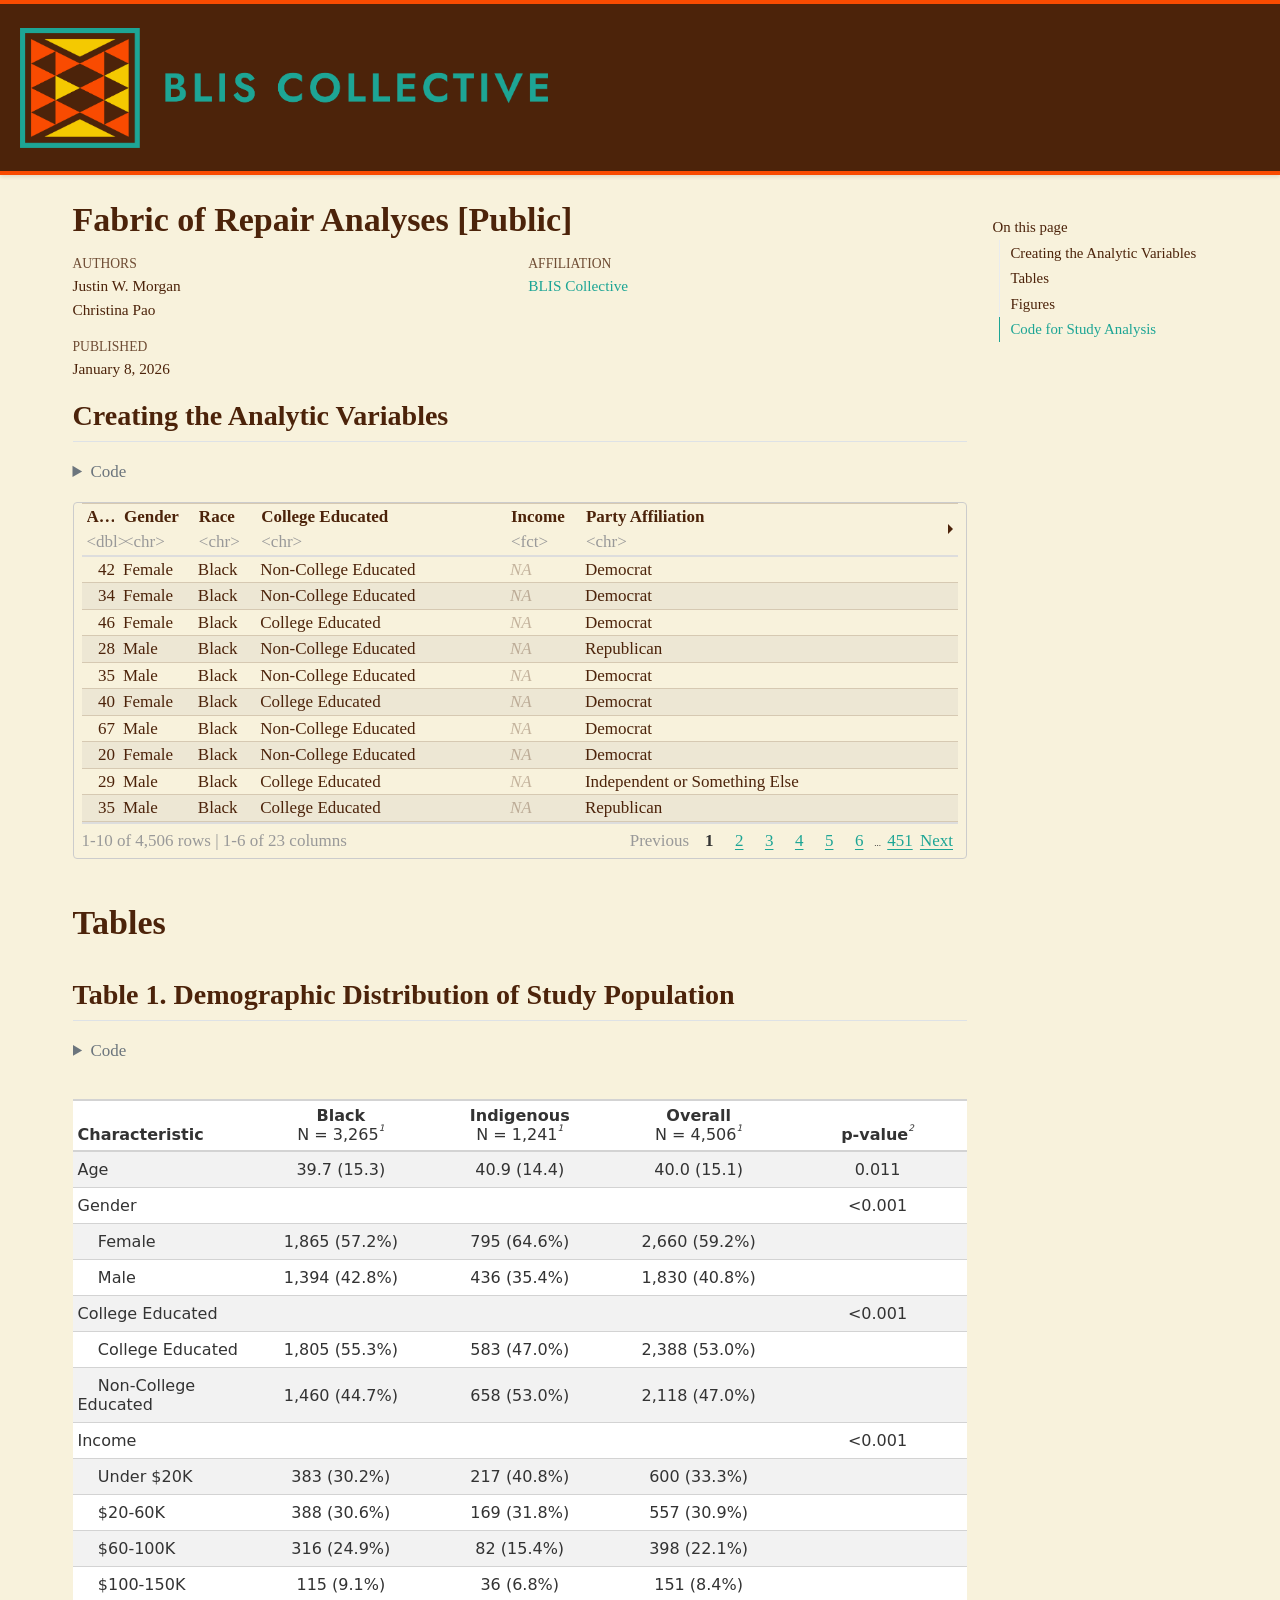
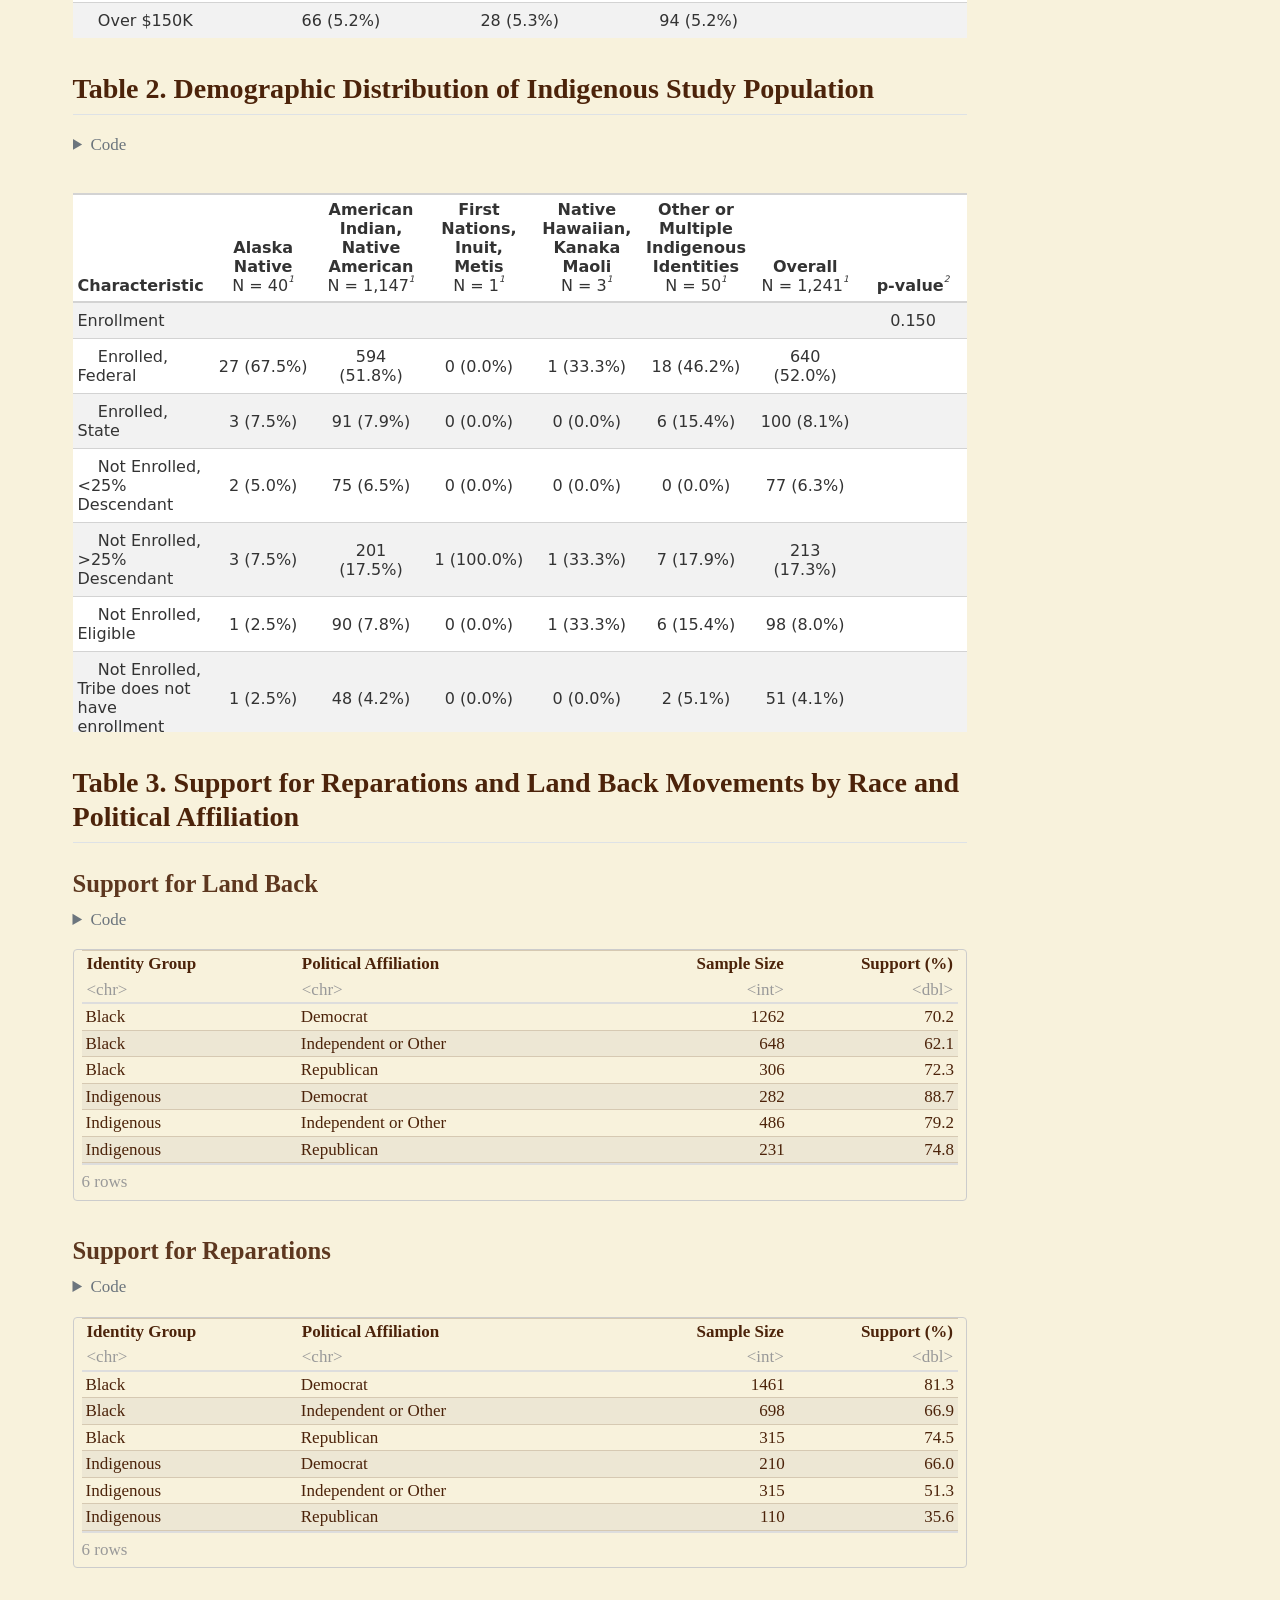
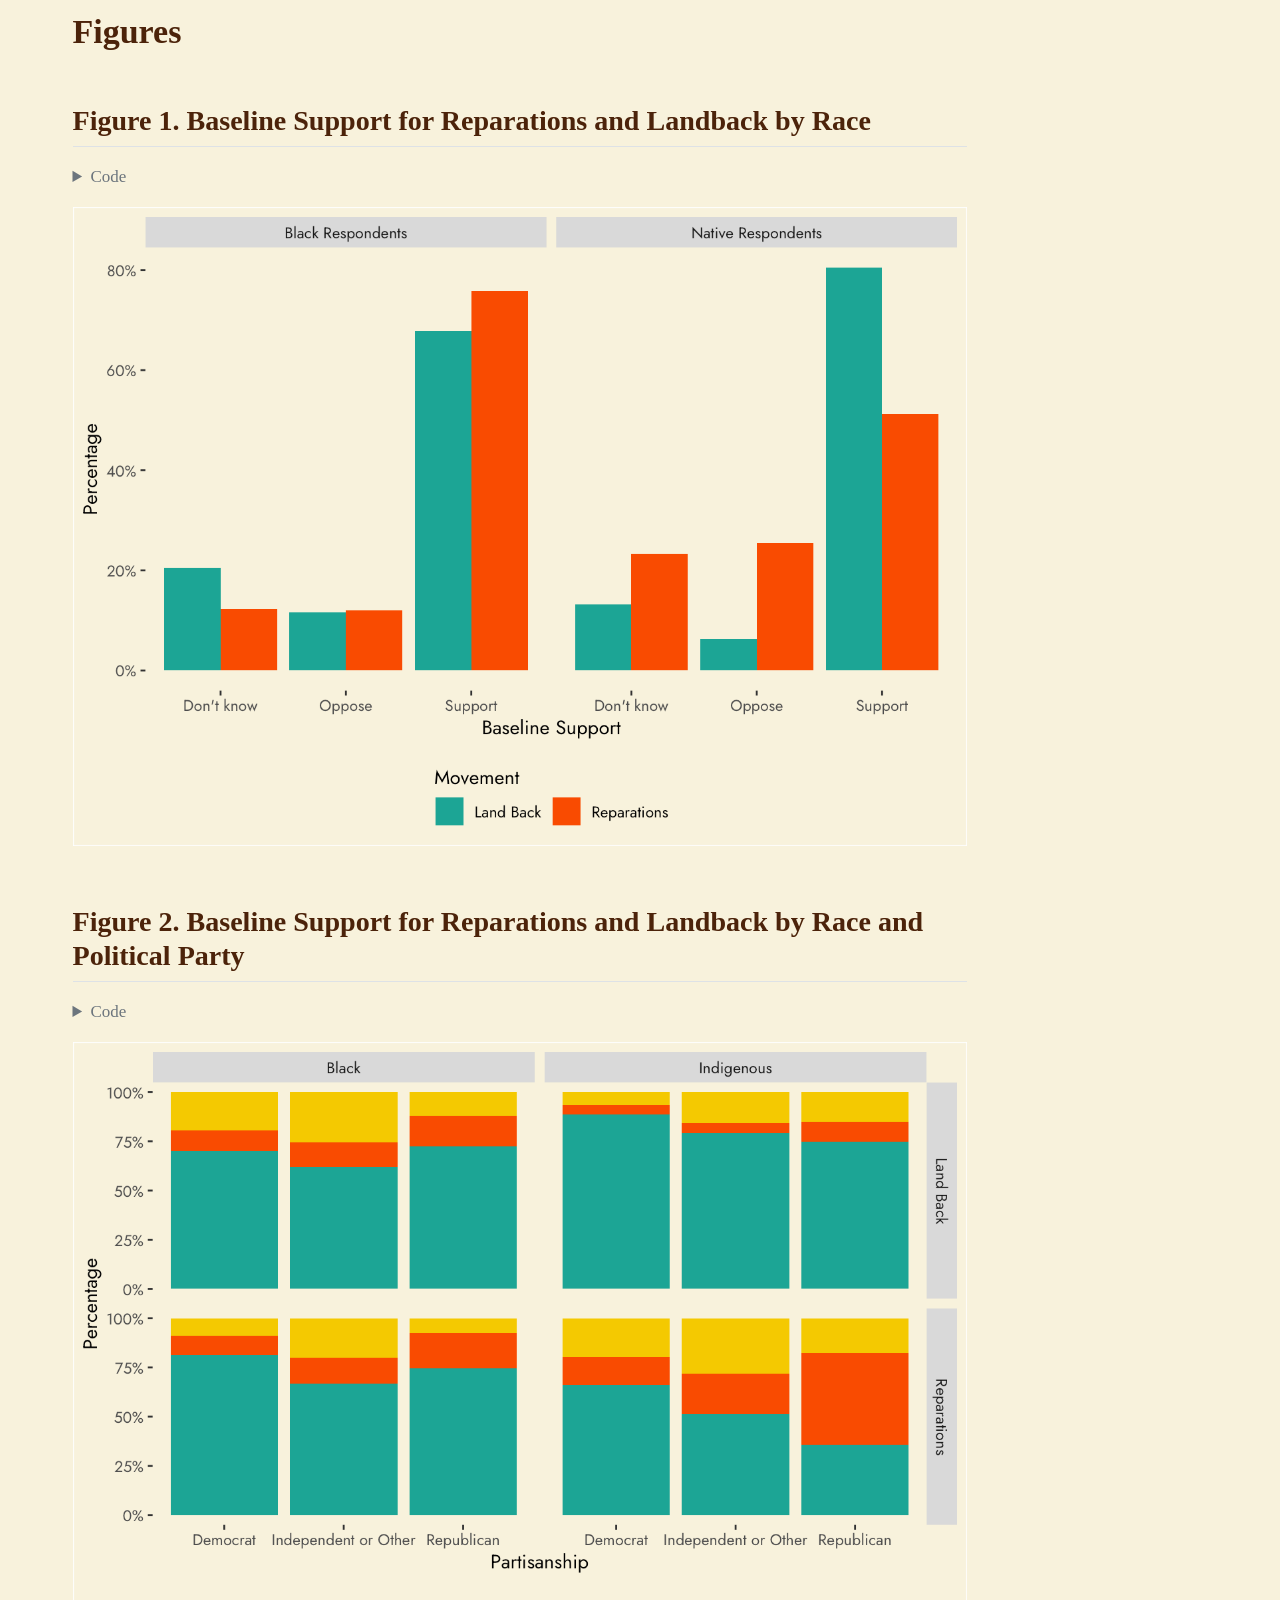
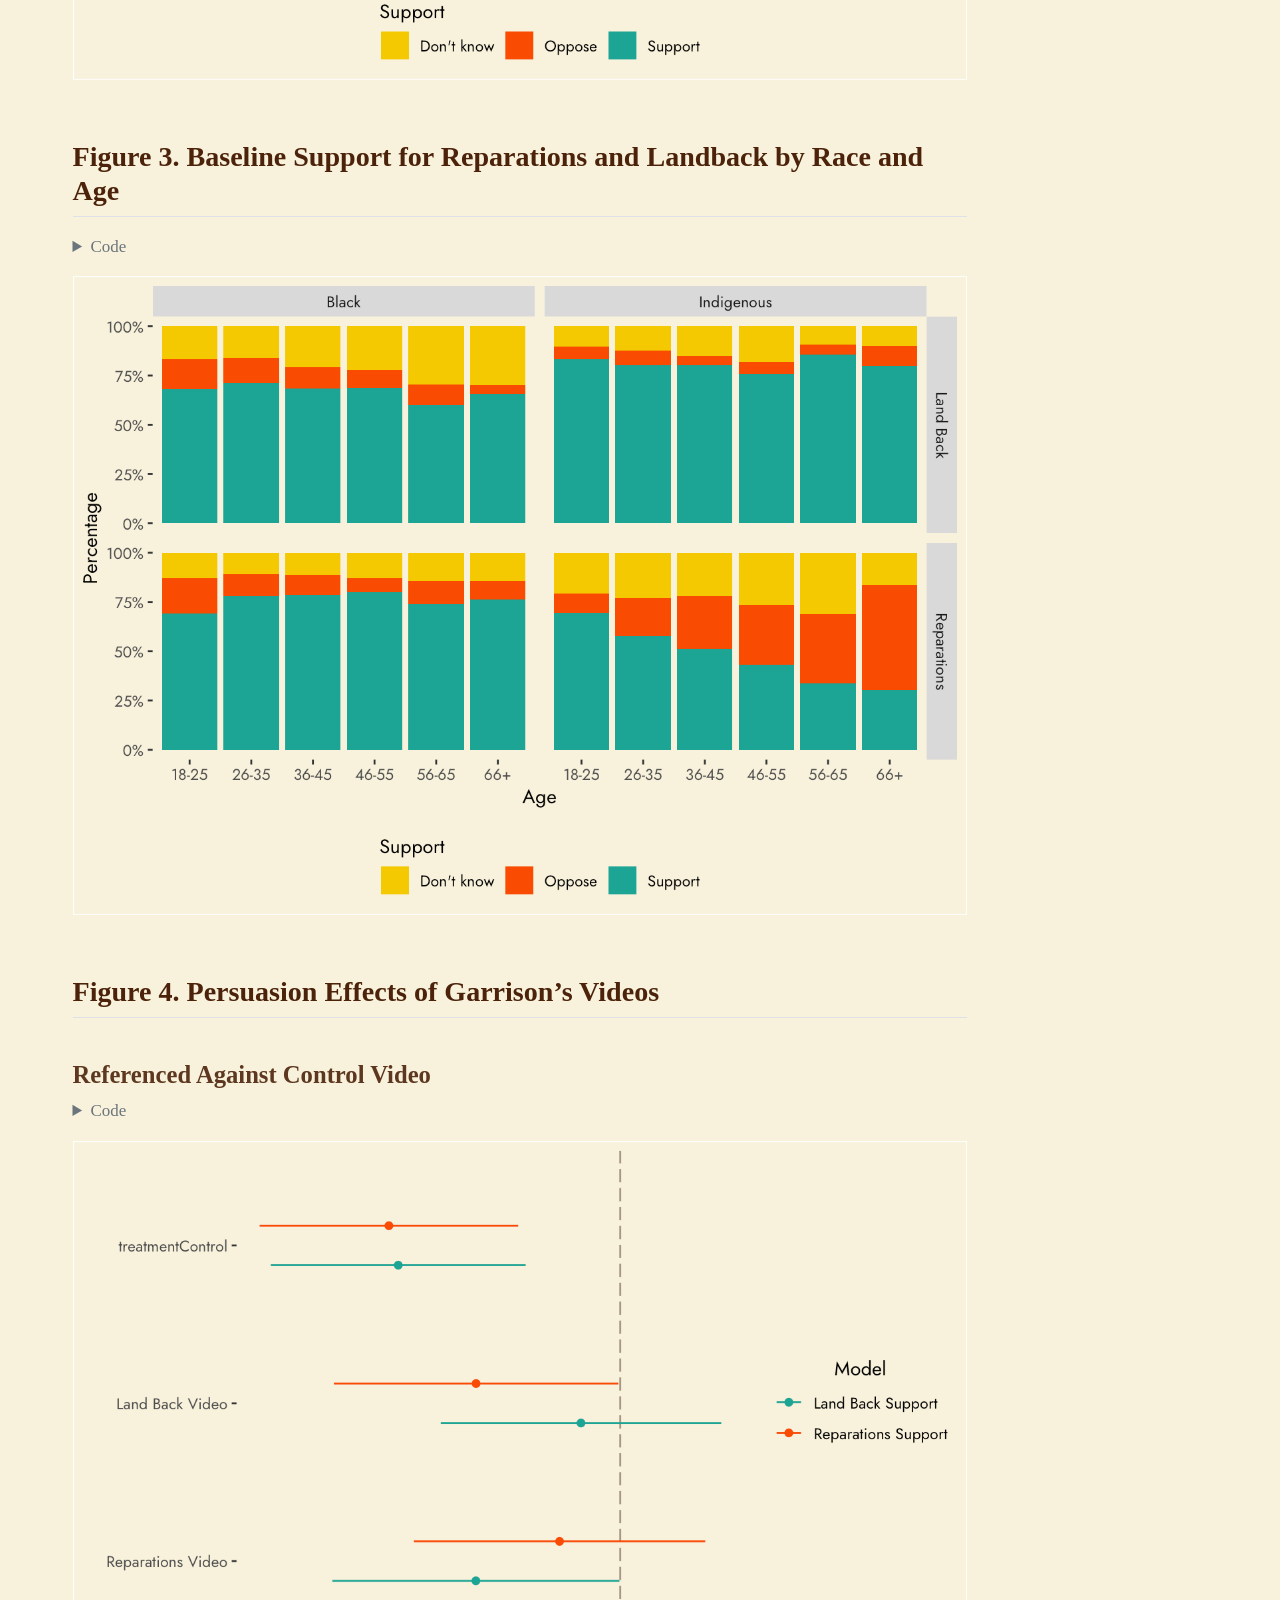
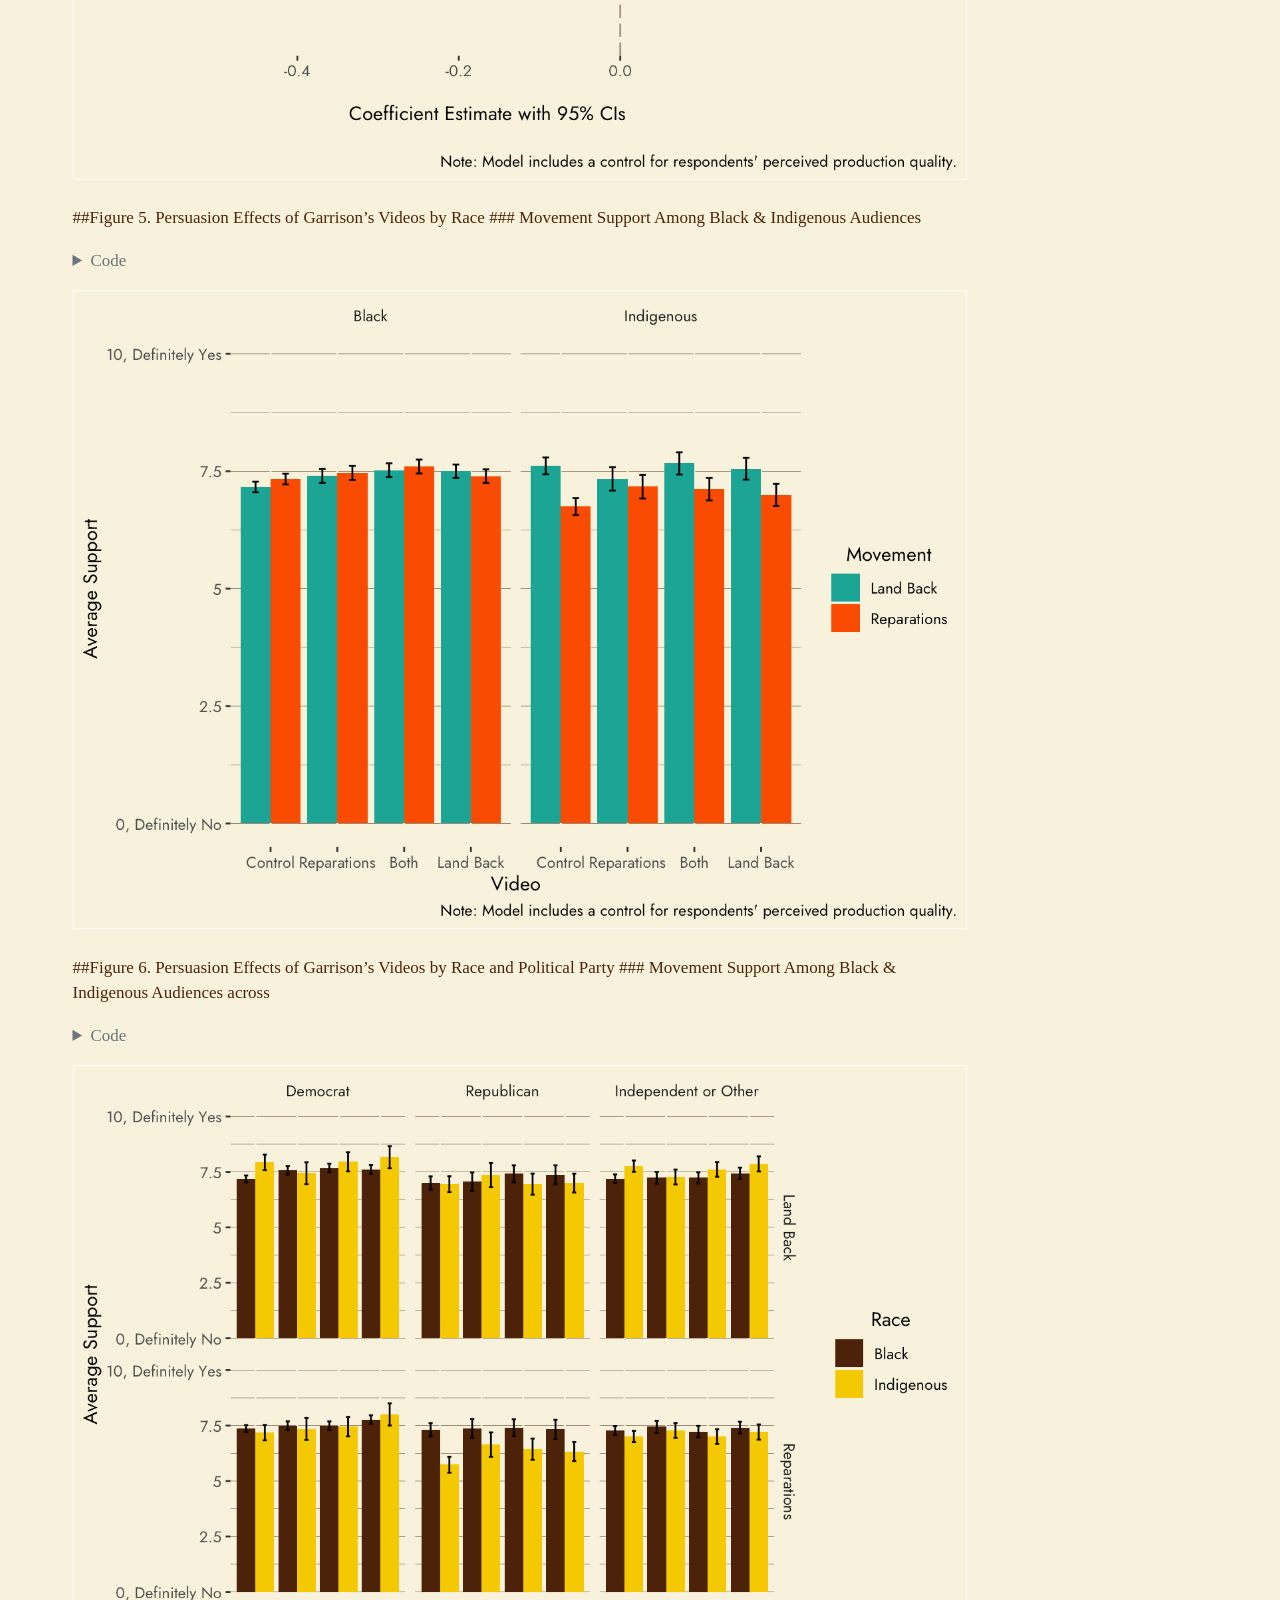
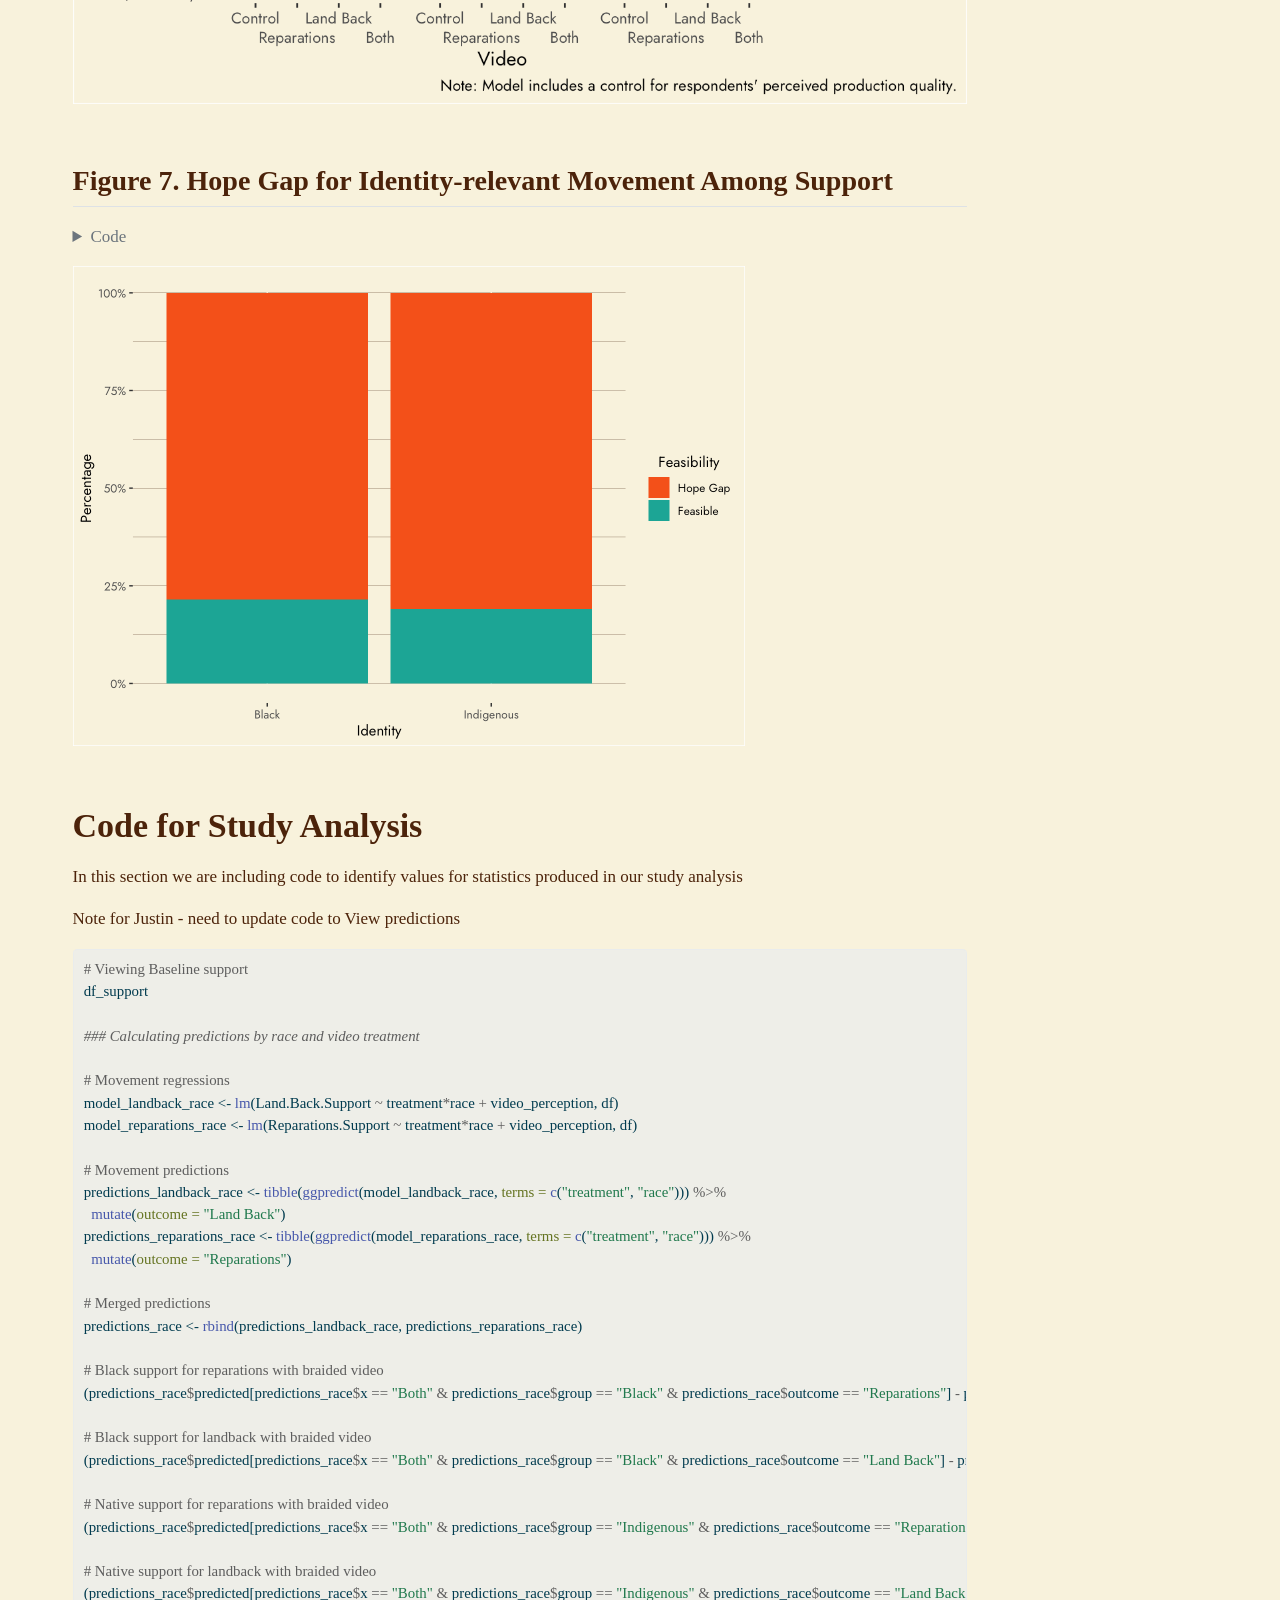
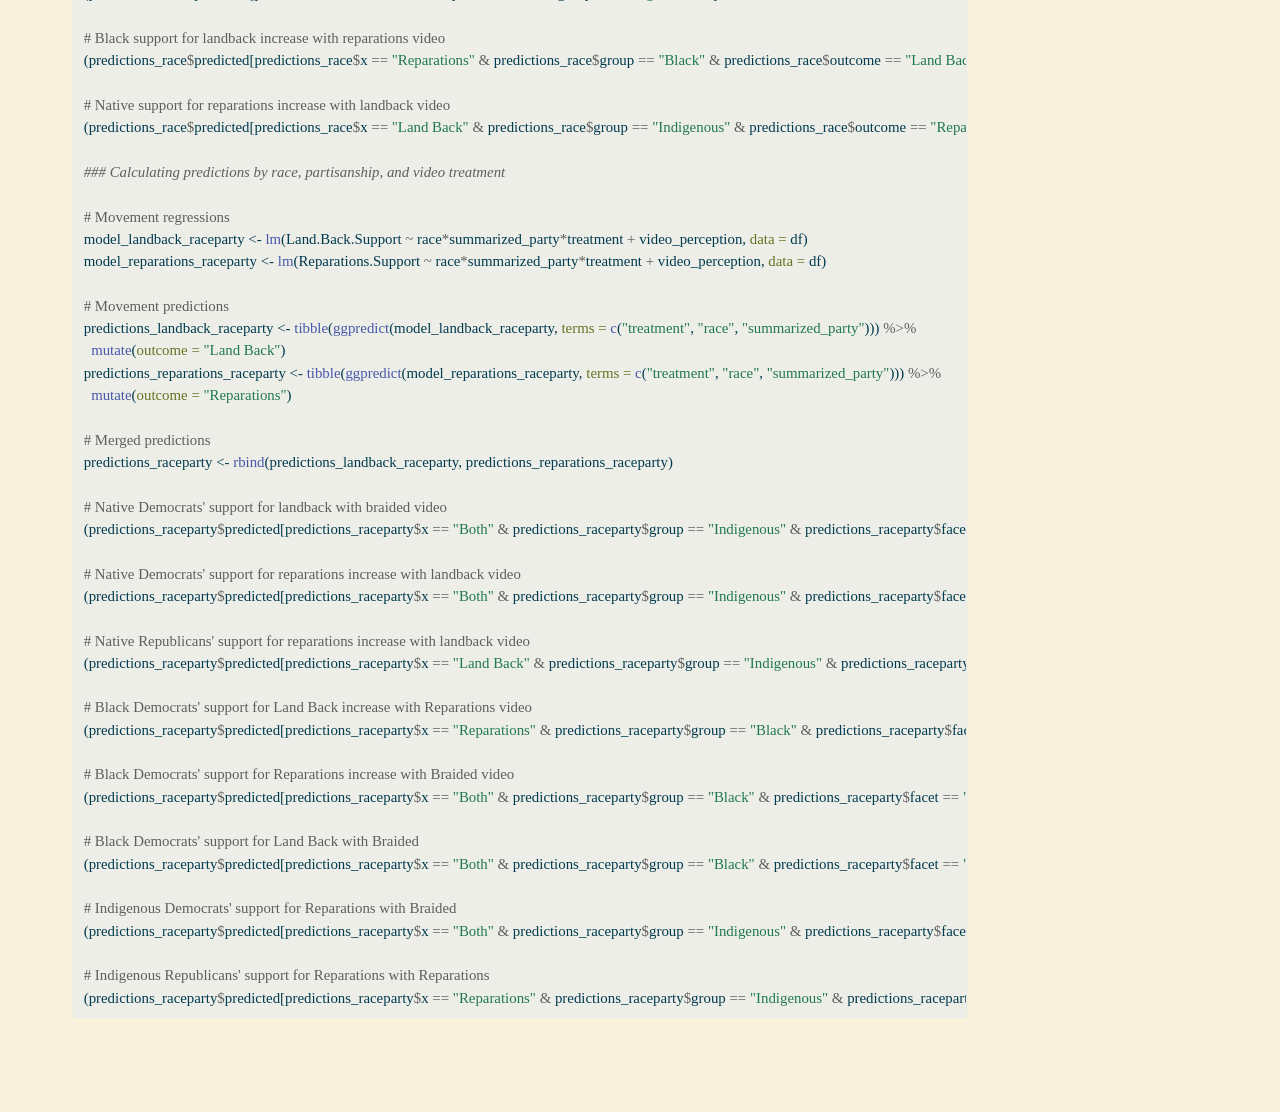
==== output/Fabric of Repair/code/Fabric of Repair Analyses [Public].html @ b00d6aae "Updating to Justin tidy methodology and contracting to one qmd file These commits take Christina's 3" ====
<!DOCTYPE html>
<html xmlns="http://www.w3.org/1999/xhtml" lang="en" xml:lang="en"><head>

<meta charset="utf-8">
<meta name="generator" content="quarto-1.7.32">

<meta name="viewport" content="width=device-width, initial-scale=1.0, user-scalable=yes">

<meta name="author" content="Justin W. Morgan">
<meta name="author" content="Christina Pao">
<meta name="dcterms.date" content="2026-01-08">

<title>Fabric of Repair Analyses [Public]</title>
<style>
code{white-space: pre-wrap;}
span.smallcaps{font-variant: small-caps;}
div.columns{display: flex; gap: min(4vw, 1.5em);}
div.column{flex: auto; overflow-x: auto;}
div.hanging-indent{margin-left: 1.5em; text-indent: -1.5em;}
ul.task-list{list-style: none;}
ul.task-list li input[type="checkbox"] {
width: 0.8em;
margin: 0 0.8em 0.2em -1em;  vertical-align: middle;
}

html { -webkit-text-size-adjust: 100%; }
pre > code.sourceCode { white-space: pre; position: relative; }
pre > code.sourceCode > span { display: inline-block; line-height: 1.25; }
pre > code.sourceCode > span:empty { height: 1.2em; }
.sourceCode { overflow: visible; }
code.sourceCode > span { color: inherit; text-decoration: inherit; }
div.sourceCode { margin: 1em 0; }
pre.sourceCode { margin: 0; }
@media screen {
div.sourceCode { overflow: auto; }
}
@media print {
pre > code.sourceCode { white-space: pre-wrap; }
pre > code.sourceCode > span { text-indent: -5em; padding-left: 5em; }
}
pre.numberSource code
{ counter-reset: source-line 0; }
pre.numberSource code > span
{ position: relative; left: -4em; counter-increment: source-line; }
pre.numberSource code > span > a:first-child::before
{ content: counter(source-line);
position: relative; left: -1em; text-align: right; vertical-align: baseline;
border: none; display: inline-block;
-webkit-touch-callout: none; -webkit-user-select: none;
-khtml-user-select: none; -moz-user-select: none;
-ms-user-select: none; user-select: none;
padding: 0 4px; width: 4em;
}
pre.numberSource { margin-left: 3em; padding-left: 4px; }
div.sourceCode
{ }
@media screen {
pre > code.sourceCode > span > a:first-child::before { text-decoration: underline; }
}
</style>


<script>const headroomChanged = new CustomEvent("quarto-hrChanged", {
  detail: {},
  bubbles: true,
  cancelable: false,
  composed: false,
});

const announceDismiss = () => {
  const annEl = window.document.getElementById("quarto-announcement");
  if (annEl) {
    annEl.remove();

    const annId = annEl.getAttribute("data-announcement-id");
    window.localStorage.setItem(`quarto-announce-${annId}`, "true");
  }
};

const announceRegister = () => {
  const annEl = window.document.getElementById("quarto-announcement");
  if (annEl) {
    const annId = annEl.getAttribute("data-announcement-id");
    const isDismissed =
      window.localStorage.getItem(`quarto-announce-${annId}`) || false;
    if (isDismissed) {
      announceDismiss();
      return;
    } else {
      annEl.classList.remove("hidden");
    }

    const actionEl = annEl.querySelector(".quarto-announcement-action");
    if (actionEl) {
      actionEl.addEventListener("click", function (e) {
        e.preventDefault();
        // Hide the bar immediately
        announceDismiss();
      });
    }
  }
};

window.document.addEventListener("DOMContentLoaded", function () {
  let init = false;

  announceRegister();

  // Manage the back to top button, if one is present.
  let lastScrollTop = window.pageYOffset || document.documentElement.scrollTop;
  const scrollDownBuffer = 5;
  const scrollUpBuffer = 35;
  const btn = document.getElementById("quarto-back-to-top");
  const hideBackToTop = () => {
    btn.style.display = "none";
  };
  const showBackToTop = () => {
    btn.style.display = "inline-block";
  };
  if (btn) {
    window.document.addEventListener(
      "scroll",
      function () {
        const currentScrollTop =
          window.pageYOffset || document.documentElement.scrollTop;

        // Shows and hides the button 'intelligently' as the user scrolls
        if (currentScrollTop - scrollDownBuffer > lastScrollTop) {
          hideBackToTop();
          lastScrollTop = currentScrollTop <= 0 ? 0 : currentScrollTop;
        } else if (currentScrollTop < lastScrollTop - scrollUpBuffer) {
          showBackToTop();
          lastScrollTop = currentScrollTop <= 0 ? 0 : currentScrollTop;
        }

        // Show the button at the bottom, hides it at the top
        if (currentScrollTop <= 0) {
          hideBackToTop();
        } else if (
          window.innerHeight + currentScrollTop >=
          document.body.offsetHeight
        ) {
          showBackToTop();
        }
      },
      false
    );
  }

  function throttle(func, wait) {
    var timeout;
    return function () {
      const context = this;
      const args = arguments;
      const later = function () {
        clearTimeout(timeout);
        timeout = null;
        func.apply(context, args);
      };

      if (!timeout) {
        timeout = setTimeout(later, wait);
      }
    };
  }

  function headerOffset() {
    // Set an offset if there is are fixed top navbar
    const headerEl = window.document.querySelector("header.fixed-top");
    if (headerEl) {
      return headerEl.clientHeight;
    } else {
      return 0;
    }
  }

  function footerOffset() {
    const footerEl = window.document.querySelector("footer.footer");
    if (footerEl) {
      return footerEl.clientHeight;
    } else {
      return 0;
    }
  }

  function dashboardOffset() {
    const dashboardNavEl = window.document.getElementById(
      "quarto-dashboard-header"
    );
    if (dashboardNavEl !== null) {
      return dashboardNavEl.clientHeight;
    } else {
      return 0;
    }
  }

  function updateDocumentOffsetWithoutAnimation() {
    updateDocumentOffset(false);
  }

  function updateDocumentOffset(animated) {
    // set body offset
    const topOffset = headerOffset();
    const bodyOffset = topOffset + footerOffset() + dashboardOffset();
    const bodyEl = window.document.body;
    bodyEl.setAttribute("data-bs-offset", topOffset);
    bodyEl.style.paddingTop = topOffset + "px";

    // deal with sidebar offsets
    const sidebars = window.document.querySelectorAll(
      ".sidebar, .headroom-target"
    );
    sidebars.forEach((sidebar) => {
      if (!animated) {
        sidebar.classList.add("notransition");
        // Remove the no transition class after the animation has time to complete
        setTimeout(function () {
          sidebar.classList.remove("notransition");
        }, 201);
      }

      if (window.Headroom && sidebar.classList.contains("sidebar-unpinned")) {
        sidebar.style.top = "0";
        sidebar.style.maxHeight = "100vh";
      } else {
        sidebar.style.top = topOffset + "px";
        sidebar.style.maxHeight = "calc(100vh - " + topOffset + "px)";
      }
    });

    // allow space for footer
    const mainContainer = window.document.querySelector(".quarto-container");
    if (mainContainer) {
      mainContainer.style.minHeight = "calc(100vh - " + bodyOffset + "px)";
    }

    // link offset
    let linkStyle = window.document.querySelector("#quarto-target-style");
    if (!linkStyle) {
      linkStyle = window.document.createElement("style");
      linkStyle.setAttribute("id", "quarto-target-style");
      window.document.head.appendChild(linkStyle);
    }
    while (linkStyle.firstChild) {
      linkStyle.removeChild(linkStyle.firstChild);
    }
    if (topOffset > 0) {
      linkStyle.appendChild(
        window.document.createTextNode(`
      section:target::before {
        content: "";
        display: block;
        height: ${topOffset}px;
        margin: -${topOffset}px 0 0;
      }`)
      );
    }
    if (init) {
      window.dispatchEvent(headroomChanged);
    }
    init = true;
  }

  // initialize headroom
  var header = window.document.querySelector("#quarto-header");
  if (header && window.Headroom) {
    const headroom = new window.Headroom(header, {
      tolerance: 5,
      onPin: function () {
        const sidebars = window.document.querySelectorAll(
          ".sidebar, .headroom-target"
        );
        sidebars.forEach((sidebar) => {
          sidebar.classList.remove("sidebar-unpinned");
        });
        updateDocumentOffset();
      },
      onUnpin: function () {
        const sidebars = window.document.querySelectorAll(
          ".sidebar, .headroom-target"
        );
        sidebars.forEach((sidebar) => {
          sidebar.classList.add("sidebar-unpinned");
        });
        updateDocumentOffset();
      },
    });
    headroom.init();

    let frozen = false;
    window.quartoToggleHeadroom = function () {
      if (frozen) {
        headroom.unfreeze();
        frozen = false;
      } else {
        headroom.freeze();
        frozen = true;
      }
    };
  }

  window.addEventListener(
    "hashchange",
    function (e) {
      if (
        getComputedStyle(document.documentElement).scrollBehavior !== "smooth"
      ) {
        window.scrollTo(0, window.pageYOffset - headerOffset());
      }
    },
    false
  );

  // Observe size changed for the header
  const headerEl = window.document.querySelector("header.fixed-top");
  if (headerEl && window.ResizeObserver) {
    const observer = new window.ResizeObserver(() => {
      setTimeout(updateDocumentOffsetWithoutAnimation, 0);
    });
    observer.observe(headerEl, {
      attributes: true,
      childList: true,
      characterData: true,
    });
  } else {
    window.addEventListener(
      "resize",
      throttle(updateDocumentOffsetWithoutAnimation, 50)
    );
  }
  setTimeout(updateDocumentOffsetWithoutAnimation, 250);

  // fixup index.html links if we aren't on the filesystem
  if (window.location.protocol !== "file:") {
    const links = window.document.querySelectorAll("a");
    for (let i = 0; i < links.length; i++) {
      if (links[i].href) {
        links[i].dataset.originalHref = links[i].href;
        links[i].href = links[i].href.replace(/\/index\.html/, "/");
      }
    }

    // Fixup any sharing links that require urls
    // Append url to any sharing urls
    const sharingLinks = window.document.querySelectorAll(
      "a.sidebar-tools-main-item, a.quarto-navigation-tool, a.quarto-navbar-tools, a.quarto-navbar-tools-item"
    );
    for (let i = 0; i < sharingLinks.length; i++) {
      const sharingLink = sharingLinks[i];
      const href = sharingLink.getAttribute("href");
      if (href) {
        sharingLink.setAttribute(
          "href",
          href.replace("|url|", window.location.href)
        );
      }
    }

    // Scroll the active navigation item into view, if necessary
    const navSidebar = window.document.querySelector("nav#quarto-sidebar");
    if (navSidebar) {
      // Find the active item
      const activeItem = navSidebar.querySelector("li.sidebar-item a.active");
      if (activeItem) {
        // Wait for the scroll height and height to resolve by observing size changes on the
        // nav element that is scrollable
        const resizeObserver = new ResizeObserver((_entries) => {
          // The bottom of the element
          const elBottom = activeItem.offsetTop;
          const viewBottom = navSidebar.scrollTop + navSidebar.clientHeight;

          // The element height and scroll height are the same, then we are still loading
          if (viewBottom !== navSidebar.scrollHeight) {
            // Determine if the item isn't visible and scroll to it
            if (elBottom >= viewBottom) {
              navSidebar.scrollTop = elBottom;
            }

            // stop observing now since we've completed the scroll
            resizeObserver.unobserve(navSidebar);
          }
        });
        resizeObserver.observe(navSidebar);
      }
    }
  }
});
</script>
<script>/*!
 * headroom.js v0.12.0 - Give your page some headroom. Hide your header until you need it
 * Copyright (c) 2020 Nick Williams - http://wicky.nillia.ms/headroom.js
 * License: MIT
 */

!function(t,n){"object"==typeof exports&&"undefined"!=typeof module?module.exports=n():"function"==typeof define&&define.amd?define(n):(t=t||self).Headroom=n()}(this,function(){"use strict";function t(){return"undefined"!=typeof window}function d(t){return function(t){return t&&t.document&&function(t){return 9===t.nodeType}(t.document)}(t)?function(t){var n=t.document,o=n.body,s=n.documentElement;return{scrollHeight:function(){return Math.max(o.scrollHeight,s.scrollHeight,o.offsetHeight,s.offsetHeight,o.clientHeight,s.clientHeight)},height:function(){return t.innerHeight||s.clientHeight||o.clientHeight},scrollY:function(){return void 0!==t.pageYOffset?t.pageYOffset:(s||o.parentNode||o).scrollTop}}}(t):function(t){return{scrollHeight:function(){return Math.max(t.scrollHeight,t.offsetHeight,t.clientHeight)},height:function(){return Math.max(t.offsetHeight,t.clientHeight)},scrollY:function(){return t.scrollTop}}}(t)}function n(t,s,e){var n,o=function(){var n=!1;try{var t={get passive(){n=!0}};window.addEventListener("test",t,t),window.removeEventListener("test",t,t)}catch(t){n=!1}return n}(),i=!1,r=d(t),l=r.scrollY(),a={};function c(){var t=Math.round(r.scrollY()),n=r.height(),o=r.scrollHeight();a.scrollY=t,a.lastScrollY=l,a.direction=l<t?"down":"up",a.distance=Math.abs(t-l),a.isOutOfBounds=t<0||o<t+n,a.top=t<=s.offset[a.direction],a.bottom=o<=t+n,a.toleranceExceeded=a.distance>s.tolerance[a.direction],e(a),l=t,i=!1}function h(){i||(i=!0,n=requestAnimationFrame(c))}var u=!!o&&{passive:!0,capture:!1};return t.addEventListener("scroll",h,u),c(),{destroy:function(){cancelAnimationFrame(n),t.removeEventListener("scroll",h,u)}}}function o(t){return t===Object(t)?t:{down:t,up:t}}function s(t,n){n=n||{},Object.assign(this,s.options,n),this.classes=Object.assign({},s.options.classes,n.classes),this.elem=t,this.tolerance=o(this.tolerance),this.offset=o(this.offset),this.initialised=!1,this.frozen=!1}return s.prototype={constructor:s,init:function(){return s.cutsTheMustard&&!this.initialised&&(this.addClass("initial"),this.initialised=!0,setTimeout(function(t){t.scrollTracker=n(t.scroller,{offset:t.offset,tolerance:t.tolerance},t.update.bind(t))},100,this)),this},destroy:function(){this.initialised=!1,Object.keys(this.classes).forEach(this.removeClass,this),this.scrollTracker.destroy()},unpin:function(){!this.hasClass("pinned")&&this.hasClass("unpinned")||(this.addClass("unpinned"),this.removeClass("pinned"),this.onUnpin&&this.onUnpin.call(this))},pin:function(){this.hasClass("unpinned")&&(this.addClass("pinned"),this.removeClass("unpinned"),this.onPin&&this.onPin.call(this))},freeze:function(){this.frozen=!0,this.addClass("frozen")},unfreeze:function(){this.frozen=!1,this.removeClass("frozen")},top:function(){this.hasClass("top")||(this.addClass("top"),this.removeClass("notTop"),this.onTop&&this.onTop.call(this))},notTop:function(){this.hasClass("notTop")||(this.addClass("notTop"),this.removeClass("top"),this.onNotTop&&this.onNotTop.call(this))},bottom:function(){this.hasClass("bottom")||(this.addClass("bottom"),this.removeClass("notBottom"),this.onBottom&&this.onBottom.call(this))},notBottom:function(){this.hasClass("notBottom")||(this.addClass("notBottom"),this.removeClass("bottom"),this.onNotBottom&&this.onNotBottom.call(this))},shouldUnpin:function(t){return"down"===t.direction&&!t.top&&t.toleranceExceeded},shouldPin:function(t){return"up"===t.direction&&t.toleranceExceeded||t.top},addClass:function(t){this.elem.classList.add.apply(this.elem.classList,this.classes[t].split(" "))},removeClass:function(t){this.elem.classList.remove.apply(this.elem.classList,this.classes[t].split(" "))},hasClass:function(t){return this.classes[t].split(" ").every(function(t){return this.classList.contains(t)},this.elem)},update:function(t){t.isOutOfBounds||!0!==this.frozen&&(t.top?this.top():this.notTop(),t.bottom?this.bottom():this.notBottom(),this.shouldUnpin(t)?this.unpin():this.shouldPin(t)&&this.pin())}},s.options={tolerance:{up:0,down:0},offset:0,scroller:t()?window:null,classes:{frozen:"headroom--frozen",pinned:"headroom--pinned",unpinned:"headroom--unpinned",top:"headroom--top",notTop:"headroom--not-top",bottom:"headroom--bottom",notBottom:"headroom--not-bottom",initial:"headroom"}},s.cutsTheMustard=!!(t()&&function(){}.bind&&"classList"in document.documentElement&&Object.assign&&Object.keys&&requestAnimationFrame),s});
</script>
<script>/*!
 * clipboard.js v2.0.11
 * https://clipboardjs.com/
 *
 * Licensed MIT © Zeno Rocha
 */
!function(t,e){"object"==typeof exports&&"object"==typeof module?module.exports=e():"function"==typeof define&&define.amd?define([],e):"object"==typeof exports?exports.ClipboardJS=e():t.ClipboardJS=e()}(this,function(){return n={686:function(t,e,n){"use strict";n.d(e,{default:function(){return b}});var e=n(279),i=n.n(e),e=n(370),u=n.n(e),e=n(817),r=n.n(e);function c(t){try{return document.execCommand(t)}catch(t){return}}var a=function(t){t=r()(t);return c("cut"),t};function o(t,e){var n,o,t=(n=t,o="rtl"===document.documentElement.getAttribute("dir"),(t=document.createElement("textarea")).style.fontSize="12pt",t.style.border="0",t.style.padding="0",t.style.margin="0",t.style.position="absolute",t.style[o?"right":"left"]="-9999px",o=window.pageYOffset||document.documentElement.scrollTop,t.style.top="".concat(o,"px"),t.setAttribute("readonly",""),t.value=n,t);return e.container.appendChild(t),e=r()(t),c("copy"),t.remove(),e}var f=function(t){var e=1<arguments.length&&void 0!==arguments[1]?arguments[1]:{container:document.body},n="";return"string"==typeof t?n=o(t,e):t instanceof HTMLInputElement&&!["text","search","url","tel","password"].includes(null==t?void 0:t.type)?n=o(t.value,e):(n=r()(t),c("copy")),n};function l(t){return(l="function"==typeof Symbol&&"symbol"==typeof Symbol.iterator?function(t){return typeof t}:function(t){return t&&"function"==typeof Symbol&&t.constructor===Symbol&&t!==Symbol.prototype?"symbol":typeof t})(t)}var s=function(){var t=0<arguments.length&&void 0!==arguments[0]?arguments[0]:{},e=t.action,n=void 0===e?"copy":e,o=t.container,e=t.target,t=t.text;if("copy"!==n&&"cut"!==n)throw new Error('Invalid "action" value, use either "copy" or "cut"');if(void 0!==e){if(!e||"object"!==l(e)||1!==e.nodeType)throw new Error('Invalid "target" value, use a valid Element');if("copy"===n&&e.hasAttribute("disabled"))throw new Error('Invalid "target" attribute. Please use "readonly" instead of "disabled" attribute');if("cut"===n&&(e.hasAttribute("readonly")||e.hasAttribute("disabled")))throw new Error('Invalid "target" attribute. You can\'t cut text from elements with "readonly" or "disabled" attributes')}return t?f(t,{container:o}):e?"cut"===n?a(e):f(e,{container:o}):void 0};function p(t){return(p="function"==typeof Symbol&&"symbol"==typeof Symbol.iterator?function(t){return typeof t}:function(t){return t&&"function"==typeof Symbol&&t.constructor===Symbol&&t!==Symbol.prototype?"symbol":typeof t})(t)}function d(t,e){for(var n=0;n<e.length;n++){var o=e[n];o.enumerable=o.enumerable||!1,o.configurable=!0,"value"in o&&(o.writable=!0),Object.defineProperty(t,o.key,o)}}function y(t,e){return(y=Object.setPrototypeOf||function(t,e){return t.__proto__=e,t})(t,e)}function h(n){var o=function(){if("undefined"==typeof Reflect||!Reflect.construct)return!1;if(Reflect.construct.sham)return!1;if("function"==typeof Proxy)return!0;try{return Date.prototype.toString.call(Reflect.construct(Date,[],function(){})),!0}catch(t){return!1}}();return function(){var t,e=v(n);return t=o?(t=v(this).constructor,Reflect.construct(e,arguments,t)):e.apply(this,arguments),e=this,!(t=t)||"object"!==p(t)&&"function"!=typeof t?function(t){if(void 0!==t)return t;throw new ReferenceError("this hasn't been initialised - super() hasn't been called")}(e):t}}function v(t){return(v=Object.setPrototypeOf?Object.getPrototypeOf:function(t){return t.__proto__||Object.getPrototypeOf(t)})(t)}function m(t,e){t="data-clipboard-".concat(t);if(e.hasAttribute(t))return e.getAttribute(t)}var b=function(){!function(t,e){if("function"!=typeof e&&null!==e)throw new TypeError("Super expression must either be null or a function");t.prototype=Object.create(e&&e.prototype,{constructor:{value:t,writable:!0,configurable:!0}}),e&&y(t,e)}(r,i());var t,e,n,o=h(r);function r(t,e){var n;return function(t){if(!(t instanceof r))throw new TypeError("Cannot call a class as a function")}(this),(n=o.call(this)).resolveOptions(e),n.listenClick(t),n}return t=r,n=[{key:"copy",value:function(t){var e=1<arguments.length&&void 0!==arguments[1]?arguments[1]:{container:document.body};return f(t,e)}},{key:"cut",value:function(t){return a(t)}},{key:"isSupported",value:function(){var t=0<arguments.length&&void 0!==arguments[0]?arguments[0]:["copy","cut"],t="string"==typeof t?[t]:t,e=!!document.queryCommandSupported;return t.forEach(function(t){e=e&&!!document.queryCommandSupported(t)}),e}}],(e=[{key:"resolveOptions",value:function(){var t=0<arguments.length&&void 0!==arguments[0]?arguments[0]:{};this.action="function"==typeof t.action?t.action:this.defaultAction,this.target="function"==typeof t.target?t.target:this.defaultTarget,this.text="function"==typeof t.text?t.text:this.defaultText,this.container="object"===p(t.container)?t.container:document.body}},{key:"listenClick",value:function(t){var e=this;this.listener=u()(t,"click",function(t){return e.onClick(t)})}},{key:"onClick",value:function(t){var e=t.delegateTarget||t.currentTarget,n=this.action(e)||"copy",t=s({action:n,container:this.container,target:this.target(e),text:this.text(e)});this.emit(t?"success":"error",{action:n,text:t,trigger:e,clearSelection:function(){e&&e.focus(),window.getSelection().removeAllRanges()}})}},{key:"defaultAction",value:function(t){return m("action",t)}},{key:"defaultTarget",value:function(t){t=m("target",t);if(t)return document.querySelector(t)}},{key:"defaultText",value:function(t){return m("text",t)}},{key:"destroy",value:function(){this.listener.destroy()}}])&&d(t.prototype,e),n&&d(t,n),r}()},828:function(t){var e;"undefined"==typeof Element||Element.prototype.matches||((e=Element.prototype).matches=e.matchesSelector||e.mozMatchesSelector||e.msMatchesSelector||e.oMatchesSelector||e.webkitMatchesSelector),t.exports=function(t,e){for(;t&&9!==t.nodeType;){if("function"==typeof t.matches&&t.matches(e))return t;t=t.parentNode}}},438:function(t,e,n){var u=n(828);function i(t,e,n,o,r){var i=function(e,n,t,o){return function(t){t.delegateTarget=u(t.target,n),t.delegateTarget&&o.call(e,t)}}.apply(this,arguments);return t.addEventListener(n,i,r),{destroy:function(){t.removeEventListener(n,i,r)}}}t.exports=function(t,e,n,o,r){return"function"==typeof t.addEventListener?i.apply(null,arguments):"function"==typeof n?i.bind(null,document).apply(null,arguments):("string"==typeof t&&(t=document.querySelectorAll(t)),Array.prototype.map.call(t,function(t){return i(t,e,n,o,r)}))}},879:function(t,n){n.node=function(t){return void 0!==t&&t instanceof HTMLElement&&1===t.nodeType},n.nodeList=function(t){var e=Object.prototype.toString.call(t);return void 0!==t&&("[object NodeList]"===e||"[object HTMLCollection]"===e)&&"length"in t&&(0===t.length||n.node(t[0]))},n.string=function(t){return"string"==typeof t||t instanceof String},n.fn=function(t){return"[object Function]"===Object.prototype.toString.call(t)}},370:function(t,e,n){var f=n(879),l=n(438);t.exports=function(t,e,n){if(!t&&!e&&!n)throw new Error("Missing required arguments");if(!f.string(e))throw new TypeError("Second argument must be a String");if(!f.fn(n))throw new TypeError("Third argument must be a Function");if(f.node(t))return c=e,a=n,(u=t).addEventListener(c,a),{destroy:function(){u.removeEventListener(c,a)}};if(f.nodeList(t))return o=t,r=e,i=n,Array.prototype.forEach.call(o,function(t){t.addEventListener(r,i)}),{destroy:function(){Array.prototype.forEach.call(o,function(t){t.removeEventListener(r,i)})}};if(f.string(t))return t=t,e=e,n=n,l(document.body,t,e,n);throw new TypeError("First argument must be a String, HTMLElement, HTMLCollection, or NodeList");var o,r,i,u,c,a}},817:function(t){t.exports=function(t){var e,n="SELECT"===t.nodeName?(t.focus(),t.value):"INPUT"===t.nodeName||"TEXTAREA"===t.nodeName?((e=t.hasAttribute("readonly"))||t.setAttribute("readonly",""),t.select(),t.setSelectionRange(0,t.value.length),e||t.removeAttribute("readonly"),t.value):(t.hasAttribute("contenteditable")&&t.focus(),n=window.getSelection(),(e=document.createRange()).selectNodeContents(t),n.removeAllRanges(),n.addRange(e),n.toString());return n}},279:function(t){function e(){}e.prototype={on:function(t,e,n){var o=this.e||(this.e={});return(o[t]||(o[t]=[])).push({fn:e,ctx:n}),this},once:function(t,e,n){var o=this;function r(){o.off(t,r),e.apply(n,arguments)}return r._=e,this.on(t,r,n)},emit:function(t){for(var e=[].slice.call(arguments,1),n=((this.e||(this.e={}))[t]||[]).slice(),o=0,r=n.length;o<r;o++)n[o].fn.apply(n[o].ctx,e);return this},off:function(t,e){var n=this.e||(this.e={}),o=n[t],r=[];if(o&&e)for(var i=0,u=o.length;i<u;i++)o[i].fn!==e&&o[i].fn._!==e&&r.push(o[i]);return r.length?n[t]=r:delete n[t],this}},t.exports=e,t.exports.TinyEmitter=e}},r={},o.n=function(t){var e=t&&t.__esModule?function(){return t.default}:function(){return t};return o.d(e,{a:e}),e},o.d=function(t,e){for(var n in e)o.o(e,n)&&!o.o(t,n)&&Object.defineProperty(t,n,{enumerable:!0,get:e[n]})},o.o=function(t,e){return Object.prototype.hasOwnProperty.call(t,e)},o(686).default;function o(t){if(r[t])return r[t].exports;var e=r[t]={exports:{}};return n[t](e,e.exports,o),e.exports}var n,r});</script>
<script>/*! @algolia/autocomplete-js 1.11.1 | MIT License | © Algolia, Inc. and contributors | https://github.com/algolia/autocomplete */
!function(e,t){"object"==typeof exports&&"undefined"!=typeof module?t(exports):"function"==typeof define&&define.amd?define(["exports"],t):t((e="undefined"!=typeof globalThis?globalThis:e||self)["@algolia/autocomplete-js"]={})}(this,(function(e){"use strict";function t(e,t){var n=Object.keys(e);if(Object.getOwnPropertySymbols){var r=Object.getOwnPropertySymbols(e);t&&(r=r.filter((function(t){return Object.getOwnPropertyDescriptor(e,t).enumerable}))),n.push.apply(n,r)}return n}function n(e){for(var n=1;n<arguments.length;n++){var r=null!=arguments[n]?arguments[n]:{};n%2?t(Object(r),!0).forEach((function(t){o(e,t,r[t])})):Object.getOwnPropertyDescriptors?Object.defineProperties(e,Object.getOwnPropertyDescriptors(r)):t(Object(r)).forEach((function(t){Object.defineProperty(e,t,Object.getOwnPropertyDescriptor(r,t))}))}return e}function r(e){return r="function"==typeof Symbol&&"symbol"==typeof Symbol.iterator?function(e){return typeof e}:function(e){return e&&"function"==typeof Symbol&&e.constructor===Symbol&&e!==Symbol.prototype?"symbol":typeof e},r(e)}function o(e,t,n){return(t=function(e){var t=function(e,t){if("object"!=typeof e||null===e)return e;var n=e[Symbol.toPrimitive];if(void 0!==n){var r=n.call(e,t||"default");if("object"!=typeof r)return r;throw new TypeError("@@toPrimitive must return a primitive value.")}return("string"===t?String:Number)(e)}(e,"string");return"symbol"==typeof t?t:String(t)}(t))in e?Object.defineProperty(e,t,{value:n,enumerable:!0,configurable:!0,writable:!0}):e[t]=n,e}function i(){return i=Object.assign?Object.assign.bind():function(e){for(var t=1;t<arguments.length;t++){var n=arguments[t];for(var r in n)Object.prototype.hasOwnProperty.call(n,r)&&(e[r]=n[r])}return e},i.apply(this,arguments)}function u(e,t){if(null==e)return{};var n,r,o=function(e,t){if(null==e)return{};var n,r,o={},i=Object.keys(e);for(r=0;r<i.length;r++)n=i[r],t.indexOf(n)>=0||(o[n]=e[n]);return o}(e,t);if(Object.getOwnPropertySymbols){var i=Object.getOwnPropertySymbols(e);for(r=0;r<i.length;r++)n=i[r],t.indexOf(n)>=0||Object.prototype.propertyIsEnumerable.call(e,n)&&(o[n]=e[n])}return o}function a(e,t){return function(e){if(Array.isArray(e))return e}(e)||function(e,t){var n=null==e?null:"undefined"!=typeof Symbol&&e[Symbol.iterator]||e["@@iterator"];if(null!=n){var r,o,i,u,a=[],l=!0,c=!1;try{if(i=(n=n.call(e)).next,0===t){if(Object(n)!==n)return;l=!1}else for(;!(l=(r=i.call(n)).done)&&(a.push(r.value),a.length!==t);l=!0);}catch(e){c=!0,o=e}finally{try{if(!l&&null!=n.return&&(u=n.return(),Object(u)!==u))return}finally{if(c)throw o}}return a}}(e,t)||c(e,t)||function(){throw new TypeError("Invalid attempt to destructure non-iterable instance.\nIn order to be iterable, non-array objects must have a [Symbol.iterator]() method.")}()}function l(e){return function(e){if(Array.isArray(e))return s(e)}(e)||function(e){if("undefined"!=typeof Symbol&&null!=e[Symbol.iterator]||null!=e["@@iterator"])return Array.from(e)}(e)||c(e)||function(){throw new TypeError("Invalid attempt to spread non-iterable instance.\nIn order to be iterable, non-array objects must have a [Symbol.iterator]() method.")}()}function c(e,t){if(e){if("string"==typeof e)return s(e,t);var n=Object.prototype.toString.call(e).slice(8,-1);return"Object"===n&&e.constructor&&(n=e.constructor.name),"Map"===n||"Set"===n?Array.from(e):"Arguments"===n||/^(?:Ui|I)nt(?:8|16|32)(?:Clamped)?Array$/.test(n)?s(e,t):void 0}}function s(e,t){(null==t||t>e.length)&&(t=e.length);for(var n=0,r=new Array(t);n<t;n++)r[n]=e[n];return r}function f(e){return{current:e}}function p(e,t){var n=void 0;return function(){for(var r=arguments.length,o=new Array(r),i=0;i<r;i++)o[i]=arguments[i];n&&clearTimeout(n),n=setTimeout((function(){return e.apply(void 0,o)}),t)}}function m(e){return e.reduce((function(e,t){return e.concat(t)}),[])}var v=0;function d(){return"autocomplete-".concat(v++)}function y(e,t){return t.reduce((function(e,t){return e&&e[t]}),e)}function b(e){return 0===e.collections.length?0:e.collections.reduce((function(e,t){return e+t.items.length}),0)}function g(e){return e!==Object(e)}function h(e,t){if(e===t)return!0;if(g(e)||g(t)||"function"==typeof e||"function"==typeof t)return e===t;if(Object.keys(e).length!==Object.keys(t).length)return!1;for(var n=0,r=Object.keys(e);n<r.length;n++){var o=r[n];if(!(o in t))return!1;if(!h(e[o],t[o]))return!1}return!0}var O=function(){};var _="1.11.1",S=[{segment:"autocomplete-core",version:_}];function j(e){var t=e.item,n=e.items,r=void 0===n?[]:n;return{index:t.__autocomplete_indexName,items:[t],positions:[1+r.findIndex((function(e){return e.objectID===t.objectID}))],queryID:t.__autocomplete_queryID,algoliaSource:["autocomplete"]}}function P(e,t){return function(e){if(Array.isArray(e))return e}(e)||function(e,t){var n=null==e?null:"undefined"!=typeof Symbol&&e[Symbol.iterator]||e["@@iterator"];if(null!=n){var r,o,i,u,a=[],l=!0,c=!1;try{if(i=(n=n.call(e)).next,0===t){if(Object(n)!==n)return;l=!1}else for(;!(l=(r=i.call(n)).done)&&(a.push(r.value),a.length!==t);l=!0);}catch(e){c=!0,o=e}finally{try{if(!l&&null!=n.return&&(u=n.return(),Object(u)!==u))return}finally{if(c)throw o}}return a}}(e,t)||function(e,t){if(!e)return;if("string"==typeof e)return w(e,t);var n=Object.prototype.toString.call(e).slice(8,-1);"Object"===n&&e.constructor&&(n=e.constructor.name);if("Map"===n||"Set"===n)return Array.from(e);if("Arguments"===n||/^(?:Ui|I)nt(?:8|16|32)(?:Clamped)?Array$/.test(n))return w(e,t)}(e,t)||function(){throw new TypeError("Invalid attempt to destructure non-iterable instance.\nIn order to be iterable, non-array objects must have a [Symbol.iterator]() method.")}()}function w(e,t){(null==t||t>e.length)&&(t=e.length);for(var n=0,r=new Array(t);n<t;n++)r[n]=e[n];return r}var I=["items"],A=["items"];function E(e){return E="function"==typeof Symbol&&"symbol"==typeof Symbol.iterator?function(e){return typeof e}:function(e){return e&&"function"==typeof Symbol&&e.constructor===Symbol&&e!==Symbol.prototype?"symbol":typeof e},E(e)}function D(e){return function(e){if(Array.isArray(e))return C(e)}(e)||function(e){if("undefined"!=typeof Symbol&&null!=e[Symbol.iterator]||null!=e["@@iterator"])return Array.from(e)}(e)||function(e,t){if(!e)return;if("string"==typeof e)return C(e,t);var n=Object.prototype.toString.call(e).slice(8,-1);"Object"===n&&e.constructor&&(n=e.constructor.name);if("Map"===n||"Set"===n)return Array.from(e);if("Arguments"===n||/^(?:Ui|I)nt(?:8|16|32)(?:Clamped)?Array$/.test(n))return C(e,t)}(e)||function(){throw new TypeError("Invalid attempt to spread non-iterable instance.\nIn order to be iterable, non-array objects must have a [Symbol.iterator]() method.")}()}function C(e,t){(null==t||t>e.length)&&(t=e.length);for(var n=0,r=new Array(t);n<t;n++)r[n]=e[n];return r}function k(e,t){if(null==e)return{};var n,r,o=function(e,t){if(null==e)return{};var n,r,o={},i=Object.keys(e);for(r=0;r<i.length;r++)n=i[r],t.indexOf(n)>=0||(o[n]=e[n]);return o}(e,t);if(Object.getOwnPropertySymbols){var i=Object.getOwnPropertySymbols(e);for(r=0;r<i.length;r++)n=i[r],t.indexOf(n)>=0||Object.prototype.propertyIsEnumerable.call(e,n)&&(o[n]=e[n])}return o}function x(e,t){var n=Object.keys(e);if(Object.getOwnPropertySymbols){var r=Object.getOwnPropertySymbols(e);t&&(r=r.filter((function(t){return Object.getOwnPropertyDescriptor(e,t).enumerable}))),n.push.apply(n,r)}return n}function N(e){for(var t=1;t<arguments.length;t++){var n=null!=arguments[t]?arguments[t]:{};t%2?x(Object(n),!0).forEach((function(t){T(e,t,n[t])})):Object.getOwnPropertyDescriptors?Object.defineProperties(e,Object.getOwnPropertyDescriptors(n)):x(Object(n)).forEach((function(t){Object.defineProperty(e,t,Object.getOwnPropertyDescriptor(n,t))}))}return e}function T(e,t,n){return(t=function(e){var t=function(e,t){if("object"!==E(e)||null===e)return e;var n=e[Symbol.toPrimitive];if(void 0!==n){var r=n.call(e,t||"default");if("object"!==E(r))return r;throw new TypeError("@@toPrimitive must return a primitive value.")}return("string"===t?String:Number)(e)}(e,"string");return"symbol"===E(t)?t:String(t)}(t))in e?Object.defineProperty(e,t,{value:n,enumerable:!0,configurable:!0,writable:!0}):e[t]=n,e}function q(e){for(var t=arguments.length>1&&void 0!==arguments[1]?arguments[1]:20,n=[],r=0;r<e.objectIDs.length;r+=t)n.push(N(N({},e),{},{objectIDs:e.objectIDs.slice(r,r+t)}));return n}function B(e){return e.map((function(e){var t=e.items,n=k(e,I);return N(N({},n),{},{objectIDs:(null==t?void 0:t.map((function(e){return e.objectID})))||n.objectIDs})}))}function R(e){var t,n,r,o=(t=P((e.version||"").split(".").map(Number),2),n=t[0],r=t[1],n>=3||2===n&&r>=4||1===n&&r>=10);function i(t,n,r){if(o&&void 0!==r){var i=r[0].__autocomplete_algoliaCredentials,u={"X-Algolia-Application-Id":i.appId,"X-Algolia-API-Key":i.apiKey};e.apply(void 0,[t].concat(D(n),[{headers:u}]))}else e.apply(void 0,[t].concat(D(n)))}return{init:function(t,n){e("init",{appId:t,apiKey:n})},setUserToken:function(t){e("setUserToken",t)},clickedObjectIDsAfterSearch:function(){for(var e=arguments.length,t=new Array(e),n=0;n<e;n++)t[n]=arguments[n];t.length>0&&i("clickedObjectIDsAfterSearch",B(t),t[0].items)},clickedObjectIDs:function(){for(var e=arguments.length,t=new Array(e),n=0;n<e;n++)t[n]=arguments[n];t.length>0&&i("clickedObjectIDs",B(t),t[0].items)},clickedFilters:function(){for(var t=arguments.length,n=new Array(t),r=0;r<t;r++)n[r]=arguments[r];n.length>0&&e.apply(void 0,["clickedFilters"].concat(n))},convertedObjectIDsAfterSearch:function(){for(var e=arguments.length,t=new Array(e),n=0;n<e;n++)t[n]=arguments[n];t.length>0&&i("convertedObjectIDsAfterSearch",B(t),t[0].items)},convertedObjectIDs:function(){for(var e=arguments.length,t=new Array(e),n=0;n<e;n++)t[n]=arguments[n];t.length>0&&i("convertedObjectIDs",B(t),t[0].items)},convertedFilters:function(){for(var t=arguments.length,n=new Array(t),r=0;r<t;r++)n[r]=arguments[r];n.length>0&&e.apply(void 0,["convertedFilters"].concat(n))},viewedObjectIDs:function(){for(var e=arguments.length,t=new Array(e),n=0;n<e;n++)t[n]=arguments[n];t.length>0&&t.reduce((function(e,t){var n=t.items,r=k(t,A);return[].concat(D(e),D(q(N(N({},r),{},{objectIDs:(null==n?void 0:n.map((function(e){return e.objectID})))||r.objectIDs})).map((function(e){return{items:n,payload:e}}))))}),[]).forEach((function(e){var t=e.items;return i("viewedObjectIDs",[e.payload],t)}))},viewedFilters:function(){for(var t=arguments.length,n=new Array(t),r=0;r<t;r++)n[r]=arguments[r];n.length>0&&e.apply(void 0,["viewedFilters"].concat(n))}}}function F(e){var t=e.items.reduce((function(e,t){var n;return e[t.__autocomplete_indexName]=(null!==(n=e[t.__autocomplete_indexName])&&void 0!==n?n:[]).concat(t),e}),{});return Object.keys(t).map((function(e){return{index:e,items:t[e],algoliaSource:["autocomplete"]}}))}function L(e){return e.objectID&&e.__autocomplete_indexName&&e.__autocomplete_queryID}function U(e){return U="function"==typeof Symbol&&"symbol"==typeof Symbol.iterator?function(e){return typeof e}:function(e){return e&&"function"==typeof Symbol&&e.constructor===Symbol&&e!==Symbol.prototype?"symbol":typeof e},U(e)}function M(e){return function(e){if(Array.isArray(e))return H(e)}(e)||function(e){if("undefined"!=typeof Symbol&&null!=e[Symbol.iterator]||null!=e["@@iterator"])return Array.from(e)}(e)||function(e,t){if(!e)return;if("string"==typeof e)return H(e,t);var n=Object.prototype.toString.call(e).slice(8,-1);"Object"===n&&e.constructor&&(n=e.constructor.name);if("Map"===n||"Set"===n)return Array.from(e);if("Arguments"===n||/^(?:Ui|I)nt(?:8|16|32)(?:Clamped)?Array$/.test(n))return H(e,t)}(e)||function(){throw new TypeError("Invalid attempt to spread non-iterable instance.\nIn order to be iterable, non-array objects must have a [Symbol.iterator]() method.")}()}function H(e,t){(null==t||t>e.length)&&(t=e.length);for(var n=0,r=new Array(t);n<t;n++)r[n]=e[n];return r}function V(e,t){var n=Object.keys(e);if(Object.getOwnPropertySymbols){var r=Object.getOwnPropertySymbols(e);t&&(r=r.filter((function(t){return Object.getOwnPropertyDescriptor(e,t).enumerable}))),n.push.apply(n,r)}return n}function W(e){for(var t=1;t<arguments.length;t++){var n=null!=arguments[t]?arguments[t]:{};t%2?V(Object(n),!0).forEach((function(t){K(e,t,n[t])})):Object.getOwnPropertyDescriptors?Object.defineProperties(e,Object.getOwnPropertyDescriptors(n)):V(Object(n)).forEach((function(t){Object.defineProperty(e,t,Object.getOwnPropertyDescriptor(n,t))}))}return e}function K(e,t,n){return(t=function(e){var t=function(e,t){if("object"!==U(e)||null===e)return e;var n=e[Symbol.toPrimitive];if(void 0!==n){var r=n.call(e,t||"default");if("object"!==U(r))return r;throw new TypeError("@@toPrimitive must return a primitive value.")}return("string"===t?String:Number)(e)}(e,"string");return"symbol"===U(t)?t:String(t)}(t))in e?Object.defineProperty(e,t,{value:n,enumerable:!0,configurable:!0,writable:!0}):e[t]=n,e}var Q="2.6.0",$="https://cdn.jsdelivr.net/npm/search-insights@".concat(Q,"/dist/search-insights.min.js"),z=p((function(e){var t=e.onItemsChange,n=e.items,r=e.insights,o=e.state;t({insights:r,insightsEvents:F({items:n}).map((function(e){return W({eventName:"Items Viewed"},e)})),state:o})}),400);function G(e){var t=function(e){return W({onItemsChange:function(e){var t=e.insights,n=e.insightsEvents;t.viewedObjectIDs.apply(t,M(n.map((function(e){return W(W({},e),{},{algoliaSource:[].concat(M(e.algoliaSource||[]),["autocomplete-internal"])})}))))},onSelect:function(e){var t=e.insights,n=e.insightsEvents;t.clickedObjectIDsAfterSearch.apply(t,M(n.map((function(e){return W(W({},e),{},{algoliaSource:[].concat(M(e.algoliaSource||[]),["autocomplete-internal"])})}))))},onActive:O},e)}(e),n=t.insightsClient,r=t.onItemsChange,o=t.onSelect,i=t.onActive,u=n;n||function(e){if("undefined"!=typeof window)e({window:window})}((function(e){var t=e.window,n=t.AlgoliaAnalyticsObject||"aa";"string"==typeof n&&(u=t[n]),u||(t.AlgoliaAnalyticsObject=n,t[n]||(t[n]=function(){t[n].queue||(t[n].queue=[]);for(var e=arguments.length,r=new Array(e),o=0;o<e;o++)r[o]=arguments[o];t[n].queue.push(r)}),t[n].version=Q,u=t[n],function(e){var t="[Autocomplete]: Could not load search-insights.js. Please load it manually following https://alg.li/insights-autocomplete";try{var n=e.document.createElement("script");n.async=!0,n.src=$,n.onerror=function(){console.error(t)},document.body.appendChild(n)}catch(e){console.error(t)}}(t))}));var a=R(u),l=f([]),c=p((function(e){var t=e.state;if(t.isOpen){var n=t.collections.reduce((function(e,t){return[].concat(M(e),M(t.items))}),[]).filter(L);h(l.current.map((function(e){return e.objectID})),n.map((function(e){return e.objectID})))||(l.current=n,n.length>0&&z({onItemsChange:r,items:n,insights:a,state:t}))}}),0);return{name:"aa.algoliaInsightsPlugin",subscribe:function(e){var t=e.setContext,n=e.onSelect,r=e.onActive;function l(e){t({algoliaInsightsPlugin:{__algoliaSearchParameters:W({clickAnalytics:!0},e?{userToken:e}:{}),insights:a}})}u("addAlgoliaAgent","insights-plugin"),l(),u("onUserTokenChange",l),u("getUserToken",null,(function(e,t){l(t)})),n((function(e){var t=e.item,n=e.state,r=e.event,i=e.source;L(t)&&o({state:n,event:r,insights:a,item:t,insightsEvents:[W({eventName:"Item Selected"},j({item:t,items:i.getItems().filter(L)}))]})})),r((function(e){var t=e.item,n=e.source,r=e.state,o=e.event;L(t)&&i({state:r,event:o,insights:a,item:t,insightsEvents:[W({eventName:"Item Active"},j({item:t,items:n.getItems().filter(L)}))]})}))},onStateChange:function(e){var t=e.state;c({state:t})},__autocomplete_pluginOptions:e}}function J(e,t){var n=t;return{then:function(t,r){return J(e.then(Y(t,n,e),Y(r,n,e)),n)},catch:function(t){return J(e.catch(Y(t,n,e)),n)},finally:function(t){return t&&n.onCancelList.push(t),J(e.finally(Y(t&&function(){return n.onCancelList=[],t()},n,e)),n)},cancel:function(){n.isCanceled=!0;var e=n.onCancelList;n.onCancelList=[],e.forEach((function(e){e()}))},isCanceled:function(){return!0===n.isCanceled}}}function X(e){return J(e,{isCanceled:!1,onCancelList:[]})}function Y(e,t,n){return e?function(n){return t.isCanceled?n:e(n)}:n}function Z(e,t,n,r){if(!n)return null;if(e<0&&(null===t||null!==r&&0===t))return n+e;var o=(null===t?-1:t)+e;return o<=-1||o>=n?null===r?null:0:o}function ee(e,t){var n=Object.keys(e);if(Object.getOwnPropertySymbols){var r=Object.getOwnPropertySymbols(e);t&&(r=r.filter((function(t){return Object.getOwnPropertyDescriptor(e,t).enumerable}))),n.push.apply(n,r)}return n}function te(e){for(var t=1;t<arguments.length;t++){var n=null!=arguments[t]?arguments[t]:{};t%2?ee(Object(n),!0).forEach((function(t){ne(e,t,n[t])})):Object.getOwnPropertyDescriptors?Object.defineProperties(e,Object.getOwnPropertyDescriptors(n)):ee(Object(n)).forEach((function(t){Object.defineProperty(e,t,Object.getOwnPropertyDescriptor(n,t))}))}return e}function ne(e,t,n){return(t=function(e){var t=function(e,t){if("object"!==re(e)||null===e)return e;var n=e[Symbol.toPrimitive];if(void 0!==n){var r=n.call(e,t||"default");if("object"!==re(r))return r;throw new TypeError("@@toPrimitive must return a primitive value.")}return("string"===t?String:Number)(e)}(e,"string");return"symbol"===re(t)?t:String(t)}(t))in e?Object.defineProperty(e,t,{value:n,enumerable:!0,configurable:!0,writable:!0}):e[t]=n,e}function re(e){return re="function"==typeof Symbol&&"symbol"==typeof Symbol.iterator?function(e){return typeof e}:function(e){return e&&"function"==typeof Symbol&&e.constructor===Symbol&&e!==Symbol.prototype?"symbol":typeof e},re(e)}function oe(e){var t=function(e){var t=e.collections.map((function(e){return e.items.length})).reduce((function(e,t,n){var r=(e[n-1]||0)+t;return e.push(r),e}),[]).reduce((function(t,n){return n<=e.activeItemId?t+1:t}),0);return e.collections[t]}(e);if(!t)return null;var n=t.items[function(e){for(var t=e.state,n=e.collection,r=!1,o=0,i=0;!1===r;){var u=t.collections[o];if(u===n){r=!0;break}i+=u.items.length,o++}return t.activeItemId-i}({state:e,collection:t})],r=t.source;return{item:n,itemInputValue:r.getItemInputValue({item:n,state:e}),itemUrl:r.getItemUrl({item:n,state:e}),source:r}}function ie(e,t,n){return[e,null==n?void 0:n.sourceId,t].filter(Boolean).join("-").replace(/\s/g,"")}var ue=/((gt|sm)-|galaxy nexus)|samsung[- ]|samsungbrowser/i;function ae(e){return ae="function"==typeof Symbol&&"symbol"==typeof Symbol.iterator?function(e){return typeof e}:function(e){return e&&"function"==typeof Symbol&&e.constructor===Symbol&&e!==Symbol.prototype?"symbol":typeof e},ae(e)}function le(e,t){var n=Object.keys(e);if(Object.getOwnPropertySymbols){var r=Object.getOwnPropertySymbols(e);t&&(r=r.filter((function(t){return Object.getOwnPropertyDescriptor(e,t).enumerable}))),n.push.apply(n,r)}return n}function ce(e,t,n){return(t=function(e){var t=function(e,t){if("object"!==ae(e)||null===e)return e;var n=e[Symbol.toPrimitive];if(void 0!==n){var r=n.call(e,t||"default");if("object"!==ae(r))return r;throw new TypeError("@@toPrimitive must return a primitive value.")}return("string"===t?String:Number)(e)}(e,"string");return"symbol"===ae(t)?t:String(t)}(t))in e?Object.defineProperty(e,t,{value:n,enumerable:!0,configurable:!0,writable:!0}):e[t]=n,e}function se(e,t,n){var r,o=t.initialState;return{getState:function(){return o},dispatch:function(r,i){var u=function(e){for(var t=1;t<arguments.length;t++){var n=null!=arguments[t]?arguments[t]:{};t%2?le(Object(n),!0).forEach((function(t){ce(e,t,n[t])})):Object.getOwnPropertyDescriptors?Object.defineProperties(e,Object.getOwnPropertyDescriptors(n)):le(Object(n)).forEach((function(t){Object.defineProperty(e,t,Object.getOwnPropertyDescriptor(n,t))}))}return e}({},o);o=e(o,{type:r,props:t,payload:i}),n({state:o,prevState:u})},pendingRequests:(r=[],{add:function(e){return r.push(e),e.finally((function(){r=r.filter((function(t){return t!==e}))}))},cancelAll:function(){r.forEach((function(e){return e.cancel()}))},isEmpty:function(){return 0===r.length}})}}function fe(e){return fe="function"==typeof Symbol&&"symbol"==typeof Symbol.iterator?function(e){return typeof e}:function(e){return e&&"function"==typeof Symbol&&e.constructor===Symbol&&e!==Symbol.prototype?"symbol":typeof e},fe(e)}function pe(e,t){var n=Object.keys(e);if(Object.getOwnPropertySymbols){var r=Object.getOwnPropertySymbols(e);t&&(r=r.filter((function(t){return Object.getOwnPropertyDescriptor(e,t).enumerable}))),n.push.apply(n,r)}return n}function me(e){for(var t=1;t<arguments.length;t++){var n=null!=arguments[t]?arguments[t]:{};t%2?pe(Object(n),!0).forEach((function(t){ve(e,t,n[t])})):Object.getOwnPropertyDescriptors?Object.defineProperties(e,Object.getOwnPropertyDescriptors(n)):pe(Object(n)).forEach((function(t){Object.defineProperty(e,t,Object.getOwnPropertyDescriptor(n,t))}))}return e}function ve(e,t,n){return(t=function(e){var t=function(e,t){if("object"!==fe(e)||null===e)return e;var n=e[Symbol.toPrimitive];if(void 0!==n){var r=n.call(e,t||"default");if("object"!==fe(r))return r;throw new TypeError("@@toPrimitive must return a primitive value.")}return("string"===t?String:Number)(e)}(e,"string");return"symbol"===fe(t)?t:String(t)}(t))in e?Object.defineProperty(e,t,{value:n,enumerable:!0,configurable:!0,writable:!0}):e[t]=n,e}function de(e){return de="function"==typeof Symbol&&"symbol"==typeof Symbol.iterator?function(e){return typeof e}:function(e){return e&&"function"==typeof Symbol&&e.constructor===Symbol&&e!==Symbol.prototype?"symbol":typeof e},de(e)}function ye(e){return function(e){if(Array.isArray(e))return be(e)}(e)||function(e){if("undefined"!=typeof Symbol&&null!=e[Symbol.iterator]||null!=e["@@iterator"])return Array.from(e)}(e)||function(e,t){if(!e)return;if("string"==typeof e)return be(e,t);var n=Object.prototype.toString.call(e).slice(8,-1);"Object"===n&&e.constructor&&(n=e.constructor.name);if("Map"===n||"Set"===n)return Array.from(e);if("Arguments"===n||/^(?:Ui|I)nt(?:8|16|32)(?:Clamped)?Array$/.test(n))return be(e,t)}(e)||function(){throw new TypeError("Invalid attempt to spread non-iterable instance.\nIn order to be iterable, non-array objects must have a [Symbol.iterator]() method.")}()}function be(e,t){(null==t||t>e.length)&&(t=e.length);for(var n=0,r=new Array(t);n<t;n++)r[n]=e[n];return r}function ge(e,t){var n=Object.keys(e);if(Object.getOwnPropertySymbols){var r=Object.getOwnPropertySymbols(e);t&&(r=r.filter((function(t){return Object.getOwnPropertyDescriptor(e,t).enumerable}))),n.push.apply(n,r)}return n}function he(e){for(var t=1;t<arguments.length;t++){var n=null!=arguments[t]?arguments[t]:{};t%2?ge(Object(n),!0).forEach((function(t){Oe(e,t,n[t])})):Object.getOwnPropertyDescriptors?Object.defineProperties(e,Object.getOwnPropertyDescriptors(n)):ge(Object(n)).forEach((function(t){Object.defineProperty(e,t,Object.getOwnPropertyDescriptor(n,t))}))}return e}function Oe(e,t,n){return(t=function(e){var t=function(e,t){if("object"!==de(e)||null===e)return e;var n=e[Symbol.toPrimitive];if(void 0!==n){var r=n.call(e,t||"default");if("object"!==de(r))return r;throw new TypeError("@@toPrimitive must return a primitive value.")}return("string"===t?String:Number)(e)}(e,"string");return"symbol"===de(t)?t:String(t)}(t))in e?Object.defineProperty(e,t,{value:n,enumerable:!0,configurable:!0,writable:!0}):e[t]=n,e}function _e(e,t){var n,r="undefined"!=typeof window?window:{},o=e.plugins||[];return he(he({debug:!1,openOnFocus:!1,enterKeyHint:void 0,placeholder:"",autoFocus:!1,defaultActiveItemId:null,stallThreshold:300,insights:!1,environment:r,shouldPanelOpen:function(e){return b(e.state)>0},reshape:function(e){return e.sources}},e),{},{id:null!==(n=e.id)&&void 0!==n?n:d(),plugins:o,initialState:he({activeItemId:null,query:"",completion:null,collections:[],isOpen:!1,status:"idle",context:{}},e.initialState),onStateChange:function(t){var n;null===(n=e.onStateChange)||void 0===n||n.call(e,t),o.forEach((function(e){var n;return null===(n=e.onStateChange)||void 0===n?void 0:n.call(e,t)}))},onSubmit:function(t){var n;null===(n=e.onSubmit)||void 0===n||n.call(e,t),o.forEach((function(e){var n;return null===(n=e.onSubmit)||void 0===n?void 0:n.call(e,t)}))},onReset:function(t){var n;null===(n=e.onReset)||void 0===n||n.call(e,t),o.forEach((function(e){var n;return null===(n=e.onReset)||void 0===n?void 0:n.call(e,t)}))},getSources:function(n){return Promise.all([].concat(ye(o.map((function(e){return e.getSources}))),[e.getSources]).filter(Boolean).map((function(e){return function(e,t){var n=[];return Promise.resolve(e(t)).then((function(e){return Promise.all(e.filter((function(e){return Boolean(e)})).map((function(e){if(e.sourceId,n.includes(e.sourceId))throw new Error("[Autocomplete] The `sourceId` ".concat(JSON.stringify(e.sourceId)," is not unique."));n.push(e.sourceId);var t={getItemInputValue:function(e){return e.state.query},getItemUrl:function(){},onSelect:function(e){(0,e.setIsOpen)(!1)},onActive:O,onResolve:O};Object.keys(t).forEach((function(e){t[e].__default=!0}));var r=te(te({},t),e);return Promise.resolve(r)})))}))}(e,n)}))).then((function(e){return m(e)})).then((function(e){return e.map((function(e){return he(he({},e),{},{onSelect:function(n){e.onSelect(n),t.forEach((function(e){var t;return null===(t=e.onSelect)||void 0===t?void 0:t.call(e,n)}))},onActive:function(n){e.onActive(n),t.forEach((function(e){var t;return null===(t=e.onActive)||void 0===t?void 0:t.call(e,n)}))},onResolve:function(n){e.onResolve(n),t.forEach((function(e){var t;return null===(t=e.onResolve)||void 0===t?void 0:t.call(e,n)}))}})}))}))},navigator:he({navigate:function(e){var t=e.itemUrl;r.location.assign(t)},navigateNewTab:function(e){var t=e.itemUrl,n=r.open(t,"_blank","noopener");null==n||n.focus()},navigateNewWindow:function(e){var t=e.itemUrl;r.open(t,"_blank","noopener")}},e.navigator)})}function Se(e){return Se="function"==typeof Symbol&&"symbol"==typeof Symbol.iterator?function(e){return typeof e}:function(e){return e&&"function"==typeof Symbol&&e.constructor===Symbol&&e!==Symbol.prototype?"symbol":typeof e},Se(e)}function je(e,t){var n=Object.keys(e);if(Object.getOwnPropertySymbols){var r=Object.getOwnPropertySymbols(e);t&&(r=r.filter((function(t){return Object.getOwnPropertyDescriptor(e,t).enumerable}))),n.push.apply(n,r)}return n}function Pe(e){for(var t=1;t<arguments.length;t++){var n=null!=arguments[t]?arguments[t]:{};t%2?je(Object(n),!0).forEach((function(t){we(e,t,n[t])})):Object.getOwnPropertyDescriptors?Object.defineProperties(e,Object.getOwnPropertyDescriptors(n)):je(Object(n)).forEach((function(t){Object.defineProperty(e,t,Object.getOwnPropertyDescriptor(n,t))}))}return e}function we(e,t,n){return(t=function(e){var t=function(e,t){if("object"!==Se(e)||null===e)return e;var n=e[Symbol.toPrimitive];if(void 0!==n){var r=n.call(e,t||"default");if("object"!==Se(r))return r;throw new TypeError("@@toPrimitive must return a primitive value.")}return("string"===t?String:Number)(e)}(e,"string");return"symbol"===Se(t)?t:String(t)}(t))in e?Object.defineProperty(e,t,{value:n,enumerable:!0,configurable:!0,writable:!0}):e[t]=n,e}function Ie(e){return Ie="function"==typeof Symbol&&"symbol"==typeof Symbol.iterator?function(e){return typeof e}:function(e){return e&&"function"==typeof Symbol&&e.constructor===Symbol&&e!==Symbol.prototype?"symbol":typeof e},Ie(e)}function Ae(e,t){var n=Object.keys(e);if(Object.getOwnPropertySymbols){var r=Object.getOwnPropertySymbols(e);t&&(r=r.filter((function(t){return Object.getOwnPropertyDescriptor(e,t).enumerable}))),n.push.apply(n,r)}return n}function Ee(e){for(var t=1;t<arguments.length;t++){var n=null!=arguments[t]?arguments[t]:{};t%2?Ae(Object(n),!0).forEach((function(t){De(e,t,n[t])})):Object.getOwnPropertyDescriptors?Object.defineProperties(e,Object.getOwnPropertyDescriptors(n)):Ae(Object(n)).forEach((function(t){Object.defineProperty(e,t,Object.getOwnPropertyDescriptor(n,t))}))}return e}function De(e,t,n){return(t=function(e){var t=function(e,t){if("object"!==Ie(e)||null===e)return e;var n=e[Symbol.toPrimitive];if(void 0!==n){var r=n.call(e,t||"default");if("object"!==Ie(r))return r;throw new TypeError("@@toPrimitive must return a primitive value.")}return("string"===t?String:Number)(e)}(e,"string");return"symbol"===Ie(t)?t:String(t)}(t))in e?Object.defineProperty(e,t,{value:n,enumerable:!0,configurable:!0,writable:!0}):e[t]=n,e}function Ce(e){return function(e){if(Array.isArray(e))return ke(e)}(e)||function(e){if("undefined"!=typeof Symbol&&null!=e[Symbol.iterator]||null!=e["@@iterator"])return Array.from(e)}(e)||function(e,t){if(!e)return;if("string"==typeof e)return ke(e,t);var n=Object.prototype.toString.call(e).slice(8,-1);"Object"===n&&e.constructor&&(n=e.constructor.name);if("Map"===n||"Set"===n)return Array.from(e);if("Arguments"===n||/^(?:Ui|I)nt(?:8|16|32)(?:Clamped)?Array$/.test(n))return ke(e,t)}(e)||function(){throw new TypeError("Invalid attempt to spread non-iterable instance.\nIn order to be iterable, non-array objects must have a [Symbol.iterator]() method.")}()}function ke(e,t){(null==t||t>e.length)&&(t=e.length);for(var n=0,r=new Array(t);n<t;n++)r[n]=e[n];return r}function xe(e){return Boolean(e.execute)}function Ne(e,t,n){if(o=e,Boolean(null==o?void 0:o.execute)){var r="algolia"===e.requesterId?Object.assign.apply(Object,[{}].concat(Ce(Object.keys(n.context).map((function(e){var t;return null===(t=n.context[e])||void 0===t?void 0:t.__algoliaSearchParameters}))))):{};return Ee(Ee({},e),{},{requests:e.queries.map((function(n){return{query:"algolia"===e.requesterId?Ee(Ee({},n),{},{params:Ee(Ee({},r),n.params)}):n,sourceId:t,transformResponse:e.transformResponse}}))})}var o;return{items:e,sourceId:t}}function Te(e){var t=e.reduce((function(e,t){if(!xe(t))return e.push(t),e;var n=t.searchClient,r=t.execute,o=t.requesterId,i=t.requests,u=e.find((function(e){return xe(t)&&xe(e)&&e.searchClient===n&&Boolean(o)&&e.requesterId===o}));if(u){var a;(a=u.items).push.apply(a,Ce(i))}else{var l={execute:r,requesterId:o,items:i,searchClient:n};e.push(l)}return e}),[]).map((function(e){if(!xe(e))return Promise.resolve(e);var t=e,n=t.execute,r=t.items;return n({searchClient:t.searchClient,requests:r})}));return Promise.all(t).then((function(e){return m(e)}))}function qe(e,t,n){return t.map((function(t){var r,o=e.filter((function(e){return e.sourceId===t.sourceId})),i=o.map((function(e){return e.items})),u=o[0].transformResponse,a=u?u({results:r=i,hits:r.map((function(e){return e.hits})).filter(Boolean),facetHits:r.map((function(e){var t;return null===(t=e.facetHits)||void 0===t?void 0:t.map((function(e){return{label:e.value,count:e.count,_highlightResult:{label:{value:e.highlighted}}}}))})).filter(Boolean)}):i;return t.onResolve({source:t,results:i,items:a,state:n.getState()}),a.every(Boolean),'The `getItems` function from source "'.concat(t.sourceId,'" must return an array of items but returned ').concat(JSON.stringify(void 0),".\n\nDid you forget to return items?\n\nSee: https://www.algolia.com/doc/ui-libraries/autocomplete/core-concepts/sources/#param-getitems"),{source:t,items:a}}))}function Be(e){return Be="function"==typeof Symbol&&"symbol"==typeof Symbol.iterator?function(e){return typeof e}:function(e){return e&&"function"==typeof Symbol&&e.constructor===Symbol&&e!==Symbol.prototype?"symbol":typeof e},Be(e)}var Re=["event","nextState","props","query","refresh","store"];function Fe(e,t){var n=Object.keys(e);if(Object.getOwnPropertySymbols){var r=Object.getOwnPropertySymbols(e);t&&(r=r.filter((function(t){return Object.getOwnPropertyDescriptor(e,t).enumerable}))),n.push.apply(n,r)}return n}function Le(e){for(var t=1;t<arguments.length;t++){var n=null!=arguments[t]?arguments[t]:{};t%2?Fe(Object(n),!0).forEach((function(t){Ue(e,t,n[t])})):Object.getOwnPropertyDescriptors?Object.defineProperties(e,Object.getOwnPropertyDescriptors(n)):Fe(Object(n)).forEach((function(t){Object.defineProperty(e,t,Object.getOwnPropertyDescriptor(n,t))}))}return e}function Ue(e,t,n){return(t=function(e){var t=function(e,t){if("object"!==Be(e)||null===e)return e;var n=e[Symbol.toPrimitive];if(void 0!==n){var r=n.call(e,t||"default");if("object"!==Be(r))return r;throw new TypeError("@@toPrimitive must return a primitive value.")}return("string"===t?String:Number)(e)}(e,"string");return"symbol"===Be(t)?t:String(t)}(t))in e?Object.defineProperty(e,t,{value:n,enumerable:!0,configurable:!0,writable:!0}):e[t]=n,e}function Me(e,t){if(null==e)return{};var n,r,o=function(e,t){if(null==e)return{};var n,r,o={},i=Object.keys(e);for(r=0;r<i.length;r++)n=i[r],t.indexOf(n)>=0||(o[n]=e[n]);return o}(e,t);if(Object.getOwnPropertySymbols){var i=Object.getOwnPropertySymbols(e);for(r=0;r<i.length;r++)n=i[r],t.indexOf(n)>=0||Object.prototype.propertyIsEnumerable.call(e,n)&&(o[n]=e[n])}return o}var He,Ve,We,Ke=null,Qe=(He=-1,Ve=-1,We=void 0,function(e){var t=++He;return Promise.resolve(e).then((function(e){return We&&t<Ve?We:(Ve=t,We=e,e)}))});function $e(e){var t=e.event,n=e.nextState,r=void 0===n?{}:n,o=e.props,i=e.query,u=e.refresh,a=e.store,l=Me(e,Re);Ke&&o.environment.clearTimeout(Ke);var c=l.setCollections,s=l.setIsOpen,f=l.setQuery,p=l.setActiveItemId,v=l.setStatus;if(f(i),p(o.defaultActiveItemId),!i&&!1===o.openOnFocus){var d,y=a.getState().collections.map((function(e){return Le(Le({},e),{},{items:[]})}));v("idle"),c(y),s(null!==(d=r.isOpen)&&void 0!==d?d:o.shouldPanelOpen({state:a.getState()}));var b=X(Qe(y).then((function(){return Promise.resolve()})));return a.pendingRequests.add(b)}v("loading"),Ke=o.environment.setTimeout((function(){v("stalled")}),o.stallThreshold);var g=X(Qe(o.getSources(Le({query:i,refresh:u,state:a.getState()},l)).then((function(e){return Promise.all(e.map((function(e){return Promise.resolve(e.getItems(Le({query:i,refresh:u,state:a.getState()},l))).then((function(t){return Ne(t,e.sourceId,a.getState())}))}))).then(Te).then((function(t){return qe(t,e,a)})).then((function(e){return function(e){var t=e.collections,n=e.props,r=e.state,o=t.reduce((function(e,t){return Pe(Pe({},e),{},we({},t.source.sourceId,Pe(Pe({},t.source),{},{getItems:function(){return m(t.items)}})))}),{}),i=n.plugins.reduce((function(e,t){return t.reshape?t.reshape(e):e}),{sourcesBySourceId:o,state:r}).sourcesBySourceId;return m(n.reshape({sourcesBySourceId:i,sources:Object.values(i),state:r})).filter(Boolean).map((function(e){return{source:e,items:e.getItems()}}))}({collections:e,props:o,state:a.getState()})}))})))).then((function(e){var n;v("idle"),c(e);var f=o.shouldPanelOpen({state:a.getState()});s(null!==(n=r.isOpen)&&void 0!==n?n:o.openOnFocus&&!i&&f||f);var p=oe(a.getState());if(null!==a.getState().activeItemId&&p){var m=p.item,d=p.itemInputValue,y=p.itemUrl,b=p.source;b.onActive(Le({event:t,item:m,itemInputValue:d,itemUrl:y,refresh:u,source:b,state:a.getState()},l))}})).finally((function(){v("idle"),Ke&&o.environment.clearTimeout(Ke)}));return a.pendingRequests.add(g)}function ze(e){return ze="function"==typeof Symbol&&"symbol"==typeof Symbol.iterator?function(e){return typeof e}:function(e){return e&&"function"==typeof Symbol&&e.constructor===Symbol&&e!==Symbol.prototype?"symbol":typeof e},ze(e)}var Ge=["event","props","refresh","store"];function Je(e,t){var n=Object.keys(e);if(Object.getOwnPropertySymbols){var r=Object.getOwnPropertySymbols(e);t&&(r=r.filter((function(t){return Object.getOwnPropertyDescriptor(e,t).enumerable}))),n.push.apply(n,r)}return n}function Xe(e){for(var t=1;t<arguments.length;t++){var n=null!=arguments[t]?arguments[t]:{};t%2?Je(Object(n),!0).forEach((function(t){Ye(e,t,n[t])})):Object.getOwnPropertyDescriptors?Object.defineProperties(e,Object.getOwnPropertyDescriptors(n)):Je(Object(n)).forEach((function(t){Object.defineProperty(e,t,Object.getOwnPropertyDescriptor(n,t))}))}return e}function Ye(e,t,n){return(t=function(e){var t=function(e,t){if("object"!==ze(e)||null===e)return e;var n=e[Symbol.toPrimitive];if(void 0!==n){var r=n.call(e,t||"default");if("object"!==ze(r))return r;throw new TypeError("@@toPrimitive must return a primitive value.")}return("string"===t?String:Number)(e)}(e,"string");return"symbol"===ze(t)?t:String(t)}(t))in e?Object.defineProperty(e,t,{value:n,enumerable:!0,configurable:!0,writable:!0}):e[t]=n,e}function Ze(e,t){if(null==e)return{};var n,r,o=function(e,t){if(null==e)return{};var n,r,o={},i=Object.keys(e);for(r=0;r<i.length;r++)n=i[r],t.indexOf(n)>=0||(o[n]=e[n]);return o}(e,t);if(Object.getOwnPropertySymbols){var i=Object.getOwnPropertySymbols(e);for(r=0;r<i.length;r++)n=i[r],t.indexOf(n)>=0||Object.prototype.propertyIsEnumerable.call(e,n)&&(o[n]=e[n])}return o}function et(e){return et="function"==typeof Symbol&&"symbol"==typeof Symbol.iterator?function(e){return typeof e}:function(e){return e&&"function"==typeof Symbol&&e.constructor===Symbol&&e!==Symbol.prototype?"symbol":typeof e},et(e)}var tt=["props","refresh","store"],nt=["inputElement","formElement","panelElement"],rt=["inputElement"],ot=["inputElement","maxLength"],it=["source"],ut=["item","source"];function at(e,t){var n=Object.keys(e);if(Object.getOwnPropertySymbols){var r=Object.getOwnPropertySymbols(e);t&&(r=r.filter((function(t){return Object.getOwnPropertyDescriptor(e,t).enumerable}))),n.push.apply(n,r)}return n}function lt(e){for(var t=1;t<arguments.length;t++){var n=null!=arguments[t]?arguments[t]:{};t%2?at(Object(n),!0).forEach((function(t){ct(e,t,n[t])})):Object.getOwnPropertyDescriptors?Object.defineProperties(e,Object.getOwnPropertyDescriptors(n)):at(Object(n)).forEach((function(t){Object.defineProperty(e,t,Object.getOwnPropertyDescriptor(n,t))}))}return e}function ct(e,t,n){return(t=function(e){var t=function(e,t){if("object"!==et(e)||null===e)return e;var n=e[Symbol.toPrimitive];if(void 0!==n){var r=n.call(e,t||"default");if("object"!==et(r))return r;throw new TypeError("@@toPrimitive must return a primitive value.")}return("string"===t?String:Number)(e)}(e,"string");return"symbol"===et(t)?t:String(t)}(t))in e?Object.defineProperty(e,t,{value:n,enumerable:!0,configurable:!0,writable:!0}):e[t]=n,e}function st(e,t){if(null==e)return{};var n,r,o=function(e,t){if(null==e)return{};var n,r,o={},i=Object.keys(e);for(r=0;r<i.length;r++)n=i[r],t.indexOf(n)>=0||(o[n]=e[n]);return o}(e,t);if(Object.getOwnPropertySymbols){var i=Object.getOwnPropertySymbols(e);for(r=0;r<i.length;r++)n=i[r],t.indexOf(n)>=0||Object.prototype.propertyIsEnumerable.call(e,n)&&(o[n]=e[n])}return o}function ft(e){var t=e.props,n=e.refresh,r=e.store,o=st(e,tt);return{getEnvironmentProps:function(e){var n=e.inputElement,o=e.formElement,i=e.panelElement;function u(e){!r.getState().isOpen&&r.pendingRequests.isEmpty()||e.target===n||!1===[o,i].some((function(t){return n=t,r=e.target,n===r||n.contains(r);var n,r}))&&(r.dispatch("blur",null),t.debug||r.pendingRequests.cancelAll())}return lt({onTouchStart:u,onMouseDown:u,onTouchMove:function(e){!1!==r.getState().isOpen&&n===t.environment.document.activeElement&&e.target!==n&&n.blur()}},st(e,nt))},getRootProps:function(e){return lt({role:"combobox","aria-expanded":r.getState().isOpen,"aria-haspopup":"listbox","aria-owns":r.getState().isOpen?r.getState().collections.map((function(e){var n=e.source;return ie(t.id,"list",n)})).join(" "):void 0,"aria-labelledby":ie(t.id,"label")},e)},getFormProps:function(e){return e.inputElement,lt({action:"",noValidate:!0,role:"search",onSubmit:function(i){var u;i.preventDefault(),t.onSubmit(lt({event:i,refresh:n,state:r.getState()},o)),r.dispatch("submit",null),null===(u=e.inputElement)||void 0===u||u.blur()},onReset:function(i){var u;i.preventDefault(),t.onReset(lt({event:i,refresh:n,state:r.getState()},o)),r.dispatch("reset",null),null===(u=e.inputElement)||void 0===u||u.focus()}},st(e,rt))},getLabelProps:function(e){return lt({htmlFor:ie(t.id,"input"),id:ie(t.id,"label")},e)},getInputProps:function(e){var i;function u(e){(t.openOnFocus||Boolean(r.getState().query))&&$e(lt({event:e,props:t,query:r.getState().completion||r.getState().query,refresh:n,store:r},o)),r.dispatch("focus",null)}var a=e||{};a.inputElement;var l=a.maxLength,c=void 0===l?512:l,s=st(a,ot),f=oe(r.getState()),p=function(e){return Boolean(e&&e.match(ue))}((null===(i=t.environment.navigator)||void 0===i?void 0:i.userAgent)||""),m=t.enterKeyHint||(null!=f&&f.itemUrl&&!p?"go":"search");return lt({"aria-autocomplete":"both","aria-activedescendant":r.getState().isOpen&&null!==r.getState().activeItemId?ie(t.id,"item-".concat(r.getState().activeItemId),null==f?void 0:f.source):void 0,"aria-controls":r.getState().isOpen?r.getState().collections.map((function(e){var n=e.source;return ie(t.id,"list",n)})).join(" "):void 0,"aria-labelledby":ie(t.id,"label"),value:r.getState().completion||r.getState().query,id:ie(t.id,"input"),autoComplete:"off",autoCorrect:"off",autoCapitalize:"off",enterKeyHint:m,spellCheck:"false",autoFocus:t.autoFocus,placeholder:t.placeholder,maxLength:c,type:"search",onChange:function(e){$e(lt({event:e,props:t,query:e.currentTarget.value.slice(0,c),refresh:n,store:r},o))},onKeyDown:function(e){!function(e){var t=e.event,n=e.props,r=e.refresh,o=e.store,i=Ze(e,Ge);if("ArrowUp"===t.key||"ArrowDown"===t.key){var u=function(){var e=oe(o.getState()),t=n.environment.document.getElementById(ie(n.id,"item-".concat(o.getState().activeItemId),null==e?void 0:e.source));t&&(t.scrollIntoViewIfNeeded?t.scrollIntoViewIfNeeded(!1):t.scrollIntoView(!1))},a=function(){var e=oe(o.getState());if(null!==o.getState().activeItemId&&e){var n=e.item,u=e.itemInputValue,a=e.itemUrl,l=e.source;l.onActive(Xe({event:t,item:n,itemInputValue:u,itemUrl:a,refresh:r,source:l,state:o.getState()},i))}};t.preventDefault(),!1===o.getState().isOpen&&(n.openOnFocus||Boolean(o.getState().query))?$e(Xe({event:t,props:n,query:o.getState().query,refresh:r,store:o},i)).then((function(){o.dispatch(t.key,{nextActiveItemId:n.defaultActiveItemId}),a(),setTimeout(u,0)})):(o.dispatch(t.key,{}),a(),u())}else if("Escape"===t.key)t.preventDefault(),o.dispatch(t.key,null),o.pendingRequests.cancelAll();else if("Tab"===t.key)o.dispatch("blur",null),o.pendingRequests.cancelAll();else if("Enter"===t.key){if(null===o.getState().activeItemId||o.getState().collections.every((function(e){return 0===e.items.length})))return void(n.debug||o.pendingRequests.cancelAll());t.preventDefault();var l=oe(o.getState()),c=l.item,s=l.itemInputValue,f=l.itemUrl,p=l.source;if(t.metaKey||t.ctrlKey)void 0!==f&&(p.onSelect(Xe({event:t,item:c,itemInputValue:s,itemUrl:f,refresh:r,source:p,state:o.getState()},i)),n.navigator.navigateNewTab({itemUrl:f,item:c,state:o.getState()}));else if(t.shiftKey)void 0!==f&&(p.onSelect(Xe({event:t,item:c,itemInputValue:s,itemUrl:f,refresh:r,source:p,state:o.getState()},i)),n.navigator.navigateNewWindow({itemUrl:f,item:c,state:o.getState()}));else if(t.altKey);else{if(void 0!==f)return p.onSelect(Xe({event:t,item:c,itemInputValue:s,itemUrl:f,refresh:r,source:p,state:o.getState()},i)),void n.navigator.navigate({itemUrl:f,item:c,state:o.getState()});$e(Xe({event:t,nextState:{isOpen:!1},props:n,query:s,refresh:r,store:o},i)).then((function(){p.onSelect(Xe({event:t,item:c,itemInputValue:s,itemUrl:f,refresh:r,source:p,state:o.getState()},i))}))}}}(lt({event:e,props:t,refresh:n,store:r},o))},onFocus:u,onBlur:O,onClick:function(n){e.inputElement!==t.environment.document.activeElement||r.getState().isOpen||u(n)}},s)},getPanelProps:function(e){return lt({onMouseDown:function(e){e.preventDefault()},onMouseLeave:function(){r.dispatch("mouseleave",null)}},e)},getListProps:function(e){var n=e||{},r=n.source,o=st(n,it);return lt({role:"listbox","aria-labelledby":ie(t.id,"label"),id:ie(t.id,"list",r)},o)},getItemProps:function(e){var i=e.item,u=e.source,a=st(e,ut);return lt({id:ie(t.id,"item-".concat(i.__autocomplete_id),u),role:"option","aria-selected":r.getState().activeItemId===i.__autocomplete_id,onMouseMove:function(e){if(i.__autocomplete_id!==r.getState().activeItemId){r.dispatch("mousemove",i.__autocomplete_id);var t=oe(r.getState());if(null!==r.getState().activeItemId&&t){var u=t.item,a=t.itemInputValue,l=t.itemUrl,c=t.source;c.onActive(lt({event:e,item:u,itemInputValue:a,itemUrl:l,refresh:n,source:c,state:r.getState()},o))}}},onMouseDown:function(e){e.preventDefault()},onClick:function(e){var a=u.getItemInputValue({item:i,state:r.getState()}),l=u.getItemUrl({item:i,state:r.getState()});(l?Promise.resolve():$e(lt({event:e,nextState:{isOpen:!1},props:t,query:a,refresh:n,store:r},o))).then((function(){u.onSelect(lt({event:e,item:i,itemInputValue:a,itemUrl:l,refresh:n,source:u,state:r.getState()},o))}))}},a)}}}function pt(e){return pt="function"==typeof Symbol&&"symbol"==typeof Symbol.iterator?function(e){return typeof e}:function(e){return e&&"function"==typeof Symbol&&e.constructor===Symbol&&e!==Symbol.prototype?"symbol":typeof e},pt(e)}function mt(e,t){var n=Object.keys(e);if(Object.getOwnPropertySymbols){var r=Object.getOwnPropertySymbols(e);t&&(r=r.filter((function(t){return Object.getOwnPropertyDescriptor(e,t).enumerable}))),n.push.apply(n,r)}return n}function vt(e){for(var t=1;t<arguments.length;t++){var n=null!=arguments[t]?arguments[t]:{};t%2?mt(Object(n),!0).forEach((function(t){dt(e,t,n[t])})):Object.getOwnPropertyDescriptors?Object.defineProperties(e,Object.getOwnPropertyDescriptors(n)):mt(Object(n)).forEach((function(t){Object.defineProperty(e,t,Object.getOwnPropertyDescriptor(n,t))}))}return e}function dt(e,t,n){return(t=function(e){var t=function(e,t){if("object"!==pt(e)||null===e)return e;var n=e[Symbol.toPrimitive];if(void 0!==n){var r=n.call(e,t||"default");if("object"!==pt(r))return r;throw new TypeError("@@toPrimitive must return a primitive value.")}return("string"===t?String:Number)(e)}(e,"string");return"symbol"===pt(t)?t:String(t)}(t))in e?Object.defineProperty(e,t,{value:n,enumerable:!0,configurable:!0,writable:!0}):e[t]=n,e}function yt(e){var t,n,r,o,i=e.plugins,u=e.options,a=null===(t=((null===(n=u.__autocomplete_metadata)||void 0===n?void 0:n.userAgents)||[])[0])||void 0===t?void 0:t.segment,l=a?dt({},a,Object.keys((null===(r=u.__autocomplete_metadata)||void 0===r?void 0:r.options)||{})):{};return{plugins:i.map((function(e){return{name:e.name,options:Object.keys(e.__autocomplete_pluginOptions||[])}})),options:vt({"autocomplete-core":Object.keys(u)},l),ua:S.concat((null===(o=u.__autocomplete_metadata)||void 0===o?void 0:o.userAgents)||[])}}function bt(e){var t,n=e.state;return!1===n.isOpen||null===n.activeItemId?null:(null===(t=oe(n))||void 0===t?void 0:t.itemInputValue)||null}function gt(e){return gt="function"==typeof Symbol&&"symbol"==typeof Symbol.iterator?function(e){return typeof e}:function(e){return e&&"function"==typeof Symbol&&e.constructor===Symbol&&e!==Symbol.prototype?"symbol":typeof e},gt(e)}function ht(e,t){var n=Object.keys(e);if(Object.getOwnPropertySymbols){var r=Object.getOwnPropertySymbols(e);t&&(r=r.filter((function(t){return Object.getOwnPropertyDescriptor(e,t).enumerable}))),n.push.apply(n,r)}return n}function Ot(e){for(var t=1;t<arguments.length;t++){var n=null!=arguments[t]?arguments[t]:{};t%2?ht(Object(n),!0).forEach((function(t){_t(e,t,n[t])})):Object.getOwnPropertyDescriptors?Object.defineProperties(e,Object.getOwnPropertyDescriptors(n)):ht(Object(n)).forEach((function(t){Object.defineProperty(e,t,Object.getOwnPropertyDescriptor(n,t))}))}return e}function _t(e,t,n){return(t=function(e){var t=function(e,t){if("object"!==gt(e)||null===e)return e;var n=e[Symbol.toPrimitive];if(void 0!==n){var r=n.call(e,t||"default");if("object"!==gt(r))return r;throw new TypeError("@@toPrimitive must return a primitive value.")}return("string"===t?String:Number)(e)}(e,"string");return"symbol"===gt(t)?t:String(t)}(t))in e?Object.defineProperty(e,t,{value:n,enumerable:!0,configurable:!0,writable:!0}):e[t]=n,e}var St=function(e,t){switch(t.type){case"setActiveItemId":case"mousemove":return Ot(Ot({},e),{},{activeItemId:t.payload});case"setQuery":return Ot(Ot({},e),{},{query:t.payload,completion:null});case"setCollections":return Ot(Ot({},e),{},{collections:t.payload});case"setIsOpen":return Ot(Ot({},e),{},{isOpen:t.payload});case"setStatus":return Ot(Ot({},e),{},{status:t.payload});case"setContext":return Ot(Ot({},e),{},{context:Ot(Ot({},e.context),t.payload)});case"ArrowDown":var n=Ot(Ot({},e),{},{activeItemId:t.payload.hasOwnProperty("nextActiveItemId")?t.payload.nextActiveItemId:Z(1,e.activeItemId,b(e),t.props.defaultActiveItemId)});return Ot(Ot({},n),{},{completion:bt({state:n})});case"ArrowUp":var r=Ot(Ot({},e),{},{activeItemId:Z(-1,e.activeItemId,b(e),t.props.defaultActiveItemId)});return Ot(Ot({},r),{},{completion:bt({state:r})});case"Escape":return e.isOpen?Ot(Ot({},e),{},{activeItemId:null,isOpen:!1,completion:null}):Ot(Ot({},e),{},{activeItemId:null,query:"",status:"idle",collections:[]});case"submit":return Ot(Ot({},e),{},{activeItemId:null,isOpen:!1,status:"idle"});case"reset":return Ot(Ot({},e),{},{activeItemId:!0===t.props.openOnFocus?t.props.defaultActiveItemId:null,status:"idle",query:""});case"focus":return Ot(Ot({},e),{},{activeItemId:t.props.defaultActiveItemId,isOpen:(t.props.openOnFocus||Boolean(e.query))&&t.props.shouldPanelOpen({state:e})});case"blur":return t.props.debug?e:Ot(Ot({},e),{},{isOpen:!1,activeItemId:null});case"mouseleave":return Ot(Ot({},e),{},{activeItemId:t.props.defaultActiveItemId});default:return"The reducer action ".concat(JSON.stringify(t.type)," is not supported."),e}};function jt(e){return jt="function"==typeof Symbol&&"symbol"==typeof Symbol.iterator?function(e){return typeof e}:function(e){return e&&"function"==typeof Symbol&&e.constructor===Symbol&&e!==Symbol.prototype?"symbol":typeof e},jt(e)}function Pt(e,t){var n=Object.keys(e);if(Object.getOwnPropertySymbols){var r=Object.getOwnPropertySymbols(e);t&&(r=r.filter((function(t){return Object.getOwnPropertyDescriptor(e,t).enumerable}))),n.push.apply(n,r)}return n}function wt(e){for(var t=1;t<arguments.length;t++){var n=null!=arguments[t]?arguments[t]:{};t%2?Pt(Object(n),!0).forEach((function(t){It(e,t,n[t])})):Object.getOwnPropertyDescriptors?Object.defineProperties(e,Object.getOwnPropertyDescriptors(n)):Pt(Object(n)).forEach((function(t){Object.defineProperty(e,t,Object.getOwnPropertyDescriptor(n,t))}))}return e}function It(e,t,n){return(t=function(e){var t=function(e,t){if("object"!==jt(e)||null===e)return e;var n=e[Symbol.toPrimitive];if(void 0!==n){var r=n.call(e,t||"default");if("object"!==jt(r))return r;throw new TypeError("@@toPrimitive must return a primitive value.")}return("string"===t?String:Number)(e)}(e,"string");return"symbol"===jt(t)?t:String(t)}(t))in e?Object.defineProperty(e,t,{value:n,enumerable:!0,configurable:!0,writable:!0}):e[t]=n,e}function At(e){var t=[],n=_e(e,t),r=se(St,n,(function(e){var t=e.prevState,r=e.state;n.onStateChange(wt({prevState:t,state:r,refresh:u,navigator:n.navigator},o))})),o=function(e){var t=e.store;return{setActiveItemId:function(e){t.dispatch("setActiveItemId",e)},setQuery:function(e){t.dispatch("setQuery",e)},setCollections:function(e){var n=0,r=e.map((function(e){return me(me({},e),{},{items:m(e.items).map((function(e){return me(me({},e),{},{__autocomplete_id:n++})}))})}));t.dispatch("setCollections",r)},setIsOpen:function(e){t.dispatch("setIsOpen",e)},setStatus:function(e){t.dispatch("setStatus",e)},setContext:function(e){t.dispatch("setContext",e)}}}({store:r}),i=ft(wt({props:n,refresh:u,store:r,navigator:n.navigator},o));function u(){return $e(wt({event:new Event("input"),nextState:{isOpen:r.getState().isOpen},props:n,navigator:n.navigator,query:r.getState().query,refresh:u,store:r},o))}if(e.insights&&!n.plugins.some((function(e){return"aa.algoliaInsightsPlugin"===e.name}))){var a="boolean"==typeof e.insights?{}:e.insights;n.plugins.push(G(a))}return n.plugins.forEach((function(e){var r;return null===(r=e.subscribe)||void 0===r?void 0:r.call(e,wt(wt({},o),{},{navigator:n.navigator,refresh:u,onSelect:function(e){t.push({onSelect:e})},onActive:function(e){t.push({onActive:e})},onResolve:function(e){t.push({onResolve:e})}}))})),function(e){var t,n,r=e.metadata,o=e.environment;if(null===(t=o.navigator)||void 0===t||null===(n=t.userAgent)||void 0===n?void 0:n.includes("Algolia Crawler")){var i=o.document.createElement("meta"),u=o.document.querySelector("head");i.name="algolia:metadata",setTimeout((function(){i.content=JSON.stringify(r),u.appendChild(i)}),0)}}({metadata:yt({plugins:n.plugins,options:e}),environment:n.environment}),wt(wt({refresh:u,navigator:n.navigator},i),o)}var Et=function(e,t,n,r){var o;t[0]=0;for(var i=1;i<t.length;i++){var u=t[i++],a=t[i]?(t[0]|=u?1:2,n[t[i++]]):t[++i];3===u?r[0]=a:4===u?r[1]=Object.assign(r[1]||{},a):5===u?(r[1]=r[1]||{})[t[++i]]=a:6===u?r[1][t[++i]]+=a+"":u?(o=e.apply(a,Et(e,a,n,["",null])),r.push(o),a[0]?t[0]|=2:(t[i-2]=0,t[i]=o)):r.push(a)}return r},Dt=new Map;function Ct(e){var t=Dt.get(this);return t||(t=new Map,Dt.set(this,t)),(t=Et(this,t.get(e)||(t.set(e,t=function(e){for(var t,n,r=1,o="",i="",u=[0],a=function(e){1===r&&(e||(o=o.replace(/^\s*\n\s*|\s*\n\s*$/g,"")))?u.push(0,e,o):3===r&&(e||o)?(u.push(3,e,o),r=2):2===r&&"..."===o&&e?u.push(4,e,0):2===r&&o&&!e?u.push(5,0,!0,o):r>=5&&((o||!e&&5===r)&&(u.push(r,0,o,n),r=6),e&&(u.push(r,e,0,n),r=6)),o=""},l=0;l<e.length;l++){l&&(1===r&&a(),a(l));for(var c=0;c<e[l].length;c++)t=e[l][c],1===r?"<"===t?(a(),u=[u],r=3):o+=t:4===r?"--"===o&&">"===t?(r=1,o=""):o=t+o[0]:i?t===i?i="":o+=t:'"'===t||"'"===t?i=t:">"===t?(a(),r=1):r&&("="===t?(r=5,n=o,o=""):"/"===t&&(r<5||">"===e[l][c+1])?(a(),3===r&&(u=u[0]),r=u,(u=u[0]).push(2,0,r),r=0):" "===t||"\t"===t||"\n"===t||"\r"===t?(a(),r=2):o+=t),3===r&&"!--"===o&&(r=4,u=u[0])}return a(),u}(e)),t),arguments,[])).length>1?t:t[0]}var kt=function(e){var t=e.environment,n=t.document.createElementNS("http://www.w3.org/2000/svg","svg");n.setAttribute("class","aa-ClearIcon"),n.setAttribute("viewBox","0 0 24 24"),n.setAttribute("width","18"),n.setAttribute("height","18"),n.setAttribute("fill","currentColor");var r=t.document.createElementNS("http://www.w3.org/2000/svg","path");return r.setAttribute("d","M5.293 6.707l5.293 5.293-5.293 5.293c-0.391 0.391-0.391 1.024 0 1.414s1.024 0.391 1.414 0l5.293-5.293 5.293 5.293c0.391 0.391 1.024 0.391 1.414 0s0.391-1.024 0-1.414l-5.293-5.293 5.293-5.293c0.391-0.391 0.391-1.024 0-1.414s-1.024-0.391-1.414 0l-5.293 5.293-5.293-5.293c-0.391-0.391-1.024-0.391-1.414 0s-0.391 1.024 0 1.414z"),n.appendChild(r),n};function xt(e,t){if("string"==typeof t){var n=e.document.querySelector(t);return"The element ".concat(JSON.stringify(t)," is not in the document."),n}return t}function Nt(){for(var e=arguments.length,t=new Array(e),n=0;n<e;n++)t[n]=arguments[n];return t.reduce((function(e,t){return Object.keys(t).forEach((function(n){var r=e[n],o=t[n];r!==o&&(e[n]=[r,o].filter(Boolean).join(" "))})),e}),{})}var Tt=function(e){return e&&"object"===r(e)&&"[object Object]"===Object.prototype.toString.call(e)};function qt(){for(var e=arguments.length,t=new Array(e),n=0;n<e;n++)t[n]=arguments[n];return t.reduce((function(e,t){return Object.keys(t).forEach((function(n){var r=e[n],o=t[n];Array.isArray(r)&&Array.isArray(o)?e[n]=r.concat.apply(r,l(o)):Tt(r)&&Tt(o)?e[n]=qt(r,o):e[n]=o})),e}),{})}function Bt(e,t){return Object.entries(e).reduce((function(e,r){var i=a(r,2),u=i[0],l=i[1];return t({key:u,value:l})?n(n({},e),{},o({},u,l)):e}),{})}var Rt=["ontouchstart","ontouchend","ontouchmove","ontouchcancel"];function Ft(e,t,n){e[t]=null===n?"":"number"!=typeof n?n:n+"px"}function Lt(e){this._listeners[e.type](e)}function Ut(e,t,n){var r,o,i=e[t];if("style"===t)if("string"==typeof n)e.style=n;else if(null===n)e.style="";else for(t in n)i&&n[t]===i[t]||Ft(e.style,t,n[t]);else"o"===t[0]&&"n"===t[1]?(r=t!==(t=t.replace(/Capture$/,"")),((o=t.toLowerCase())in e||Rt.includes(o))&&(t=o),t=t.slice(2),e._listeners||(e._listeners={}),e._listeners[t]=n,n?i||e.addEventListener(t,Lt,r):e.removeEventListener(t,Lt,r)):"list"!==t&&"tagName"!==t&&"form"!==t&&"type"!==t&&"size"!==t&&"download"!==t&&"href"!==t&&t in e?e[t]=null==n?"":n:"function"!=typeof n&&"dangerouslySetInnerHTML"!==t&&(null==n||!1===n&&!/^ar/.test(t)?e.removeAttribute(t):e.setAttribute(t,n))}function Mt(e){return"onChange"===e?"onInput":e}function Ht(e,t){for(var n in t)Ut(e,Mt(n),t[n])}function Vt(e,t){for(var n in t)"o"===n[0]&&"n"===n[1]||Ut(e,Mt(n),t[n])}var Wt=["children"];function Kt(e){return function(t,n){var r=n.children,o=void 0===r?[]:r,i=u(n,Wt),a=e.document.createElement(t);return Ht(a,i),a.append.apply(a,l(o)),a}}var Qt=["autocompleteScopeApi","environment","classNames","getInputProps","getInputPropsCore","isDetached","state"],$t=function(e){var t=e.environment.document.createElementNS("http://www.w3.org/2000/svg","svg");return t.setAttribute("class","aa-LoadingIcon"),t.setAttribute("viewBox","0 0 100 100"),t.setAttribute("width","20"),t.setAttribute("height","20"),t.innerHTML='<circle\n  cx="50"\n  cy="50"\n  fill="none"\n  r="35"\n  stroke="currentColor"\n  stroke-dasharray="164.93361431346415 56.97787143782138"\n  stroke-width="6"\n>\n  <animateTransform\n    attributeName="transform"\n    type="rotate"\n    repeatCount="indefinite"\n    dur="1s"\n    values="0 50 50;90 50 50;180 50 50;360 50 50"\n    keyTimes="0;0.40;0.65;1"\n  />\n</circle>',t},zt=function(e){var t=e.environment,n=t.document.createElementNS("http://www.w3.org/2000/svg","svg");n.setAttribute("class","aa-SubmitIcon"),n.setAttribute("viewBox","0 0 24 24"),n.setAttribute("width","20"),n.setAttribute("height","20"),n.setAttribute("fill","currentColor");var r=t.document.createElementNS("http://www.w3.org/2000/svg","path");return r.setAttribute("d","M16.041 15.856c-0.034 0.026-0.067 0.055-0.099 0.087s-0.060 0.064-0.087 0.099c-1.258 1.213-2.969 1.958-4.855 1.958-1.933 0-3.682-0.782-4.95-2.050s-2.050-3.017-2.050-4.95 0.782-3.682 2.050-4.95 3.017-2.050 4.95-2.050 3.682 0.782 4.95 2.050 2.050 3.017 2.050 4.95c0 1.886-0.745 3.597-1.959 4.856zM21.707 20.293l-3.675-3.675c1.231-1.54 1.968-3.493 1.968-5.618 0-2.485-1.008-4.736-2.636-6.364s-3.879-2.636-6.364-2.636-4.736 1.008-6.364 2.636-2.636 3.879-2.636 6.364 1.008 4.736 2.636 6.364 3.879 2.636 6.364 2.636c2.125 0 4.078-0.737 5.618-1.968l3.675 3.675c0.391 0.391 1.024 0.391 1.414 0s0.391-1.024 0-1.414z"),n.appendChild(r),n};function Gt(e){var t=e.autocomplete,r=e.autocompleteScopeApi,o=e.classNames,i=e.environment,a=e.isDetached,l=e.placeholder,c=void 0===l?"Search":l,s=e.propGetters,f=e.setIsModalOpen,p=e.state,m=e.translations,v=Kt(i),d=s.getRootProps(n({state:p,props:t.getRootProps({})},r)),y=v("div",n({class:o.root},d)),b=v("div",{class:o.detachedContainer,onMouseDown:function(e){e.stopPropagation()}}),g=v("div",{class:o.detachedOverlay,children:[b],onMouseDown:function(){f(!1),t.setIsOpen(!1)}}),h=s.getLabelProps(n({state:p,props:t.getLabelProps({})},r)),O=v("button",{class:o.submitButton,type:"submit",title:m.submitButtonTitle,children:[zt({environment:i})]}),_=v("label",n({class:o.label,children:[O]},h)),S=v("button",{class:o.clearButton,type:"reset",title:m.clearButtonTitle,children:[kt({environment:i})]}),j=v("div",{class:o.loadingIndicator,children:[$t({environment:i})]}),P=function(e){var t=e.autocompleteScopeApi,r=e.environment;e.classNames;var o=e.getInputProps,i=e.getInputPropsCore,a=e.isDetached,l=e.state,c=u(e,Qt),s=Kt(r)("input",c),f=o(n({state:l,props:i({inputElement:s}),inputElement:s},t));return Ht(s,n(n({},f),{},{onKeyDown:function(e){a&&"Tab"===e.key||f.onKeyDown(e)}})),s}({class:o.input,environment:i,state:p,getInputProps:s.getInputProps,getInputPropsCore:t.getInputProps,autocompleteScopeApi:r,isDetached:a}),w=v("div",{class:o.inputWrapperPrefix,children:[_,j]}),I=v("div",{class:o.inputWrapperSuffix,children:[S]}),A=v("div",{class:o.inputWrapper,children:[P]}),E=s.getFormProps(n({state:p,props:t.getFormProps({inputElement:P})},r)),D=v("form",n({class:o.form,children:[w,A,I]},E)),C=s.getPanelProps(n({state:p,props:t.getPanelProps({})},r)),k=v("div",n({class:o.panel},C)),x=v("div",{class:o.detachedSearchButtonQuery,textContent:p.query}),N=v("div",{class:o.detachedSearchButtonPlaceholder,hidden:Boolean(p.query),textContent:c});if(a){var T=v("div",{class:o.detachedSearchButtonIcon,children:[zt({environment:i})]}),q=v("button",{type:"button",class:o.detachedSearchButton,onClick:function(){f(!0)},children:[T,N,x]}),B=v("button",{type:"button",class:o.detachedCancelButton,textContent:m.detachedCancelButtonText,onTouchStart:function(e){e.stopPropagation()},onClick:function(){t.setIsOpen(!1),f(!1)}}),R=v("div",{class:o.detachedFormContainer,children:[D,B]});b.appendChild(R),y.appendChild(q)}else y.appendChild(D);return{detachedContainer:b,detachedOverlay:g,detachedSearchButtonQuery:x,detachedSearchButtonPlaceholder:N,inputWrapper:A,input:P,root:y,form:D,label:_,submitButton:O,clearButton:S,loadingIndicator:j,panel:k}}var Jt,Xt,Yt,Zt,en,tn,nn,rn={},on=[],un=/acit|ex(?:s|g|n|p|$)|rph|grid|ows|mnc|ntw|ine[ch]|zoo|^ord|itera/i;function an(e,t){for(var n in t)e[n]=t[n];return e}function ln(e){var t=e.parentNode;t&&t.removeChild(e)}function cn(e,t,n){var r,o,i,u={};for(i in t)"key"==i?r=t[i]:"ref"==i?o=t[i]:u[i]=t[i];if(arguments.length>2&&(u.children=arguments.length>3?Jt.call(arguments,2):n),"function"==typeof e&&null!=e.defaultProps)for(i in e.defaultProps)void 0===u[i]&&(u[i]=e.defaultProps[i]);return sn(e,u,r,o,null)}function sn(e,t,n,r,o){var i={type:e,props:t,key:n,ref:r,__k:null,__:null,__b:0,__e:null,__d:void 0,__c:null,__h:null,constructor:void 0,__v:null==o?++Yt:o};return null==o&&null!=Xt.vnode&&Xt.vnode(i),i}function fn(e){return e.children}function pn(e,t){this.props=e,this.context=t}function mn(e,t){if(null==t)return e.__?mn(e.__,e.__.__k.indexOf(e)+1):null;for(var n;t<e.__k.length;t++)if(null!=(n=e.__k[t])&&null!=n.__e)return n.__e;return"function"==typeof e.type?mn(e):null}function vn(e){var t,n;if(null!=(e=e.__)&&null!=e.__c){for(e.__e=e.__c.base=null,t=0;t<e.__k.length;t++)if(null!=(n=e.__k[t])&&null!=n.__e){e.__e=e.__c.base=n.__e;break}return vn(e)}}function dn(e){(!e.__d&&(e.__d=!0)&&Zt.push(e)&&!yn.__r++||en!==Xt.debounceRendering)&&((en=Xt.debounceRendering)||tn)(yn)}function yn(){var e,t,n,r,o,i,u,a;for(Zt.sort(nn);e=Zt.shift();)e.__d&&(t=Zt.length,r=void 0,o=void 0,u=(i=(n=e).__v).__e,(a=n.__P)&&(r=[],(o=an({},i)).__v=i.__v+1,wn(a,i,o,n.__n,void 0!==a.ownerSVGElement,null!=i.__h?[u]:null,r,null==u?mn(i):u,i.__h),In(r,i),i.__e!=u&&vn(i)),Zt.length>t&&Zt.sort(nn));yn.__r=0}function bn(e,t,n,r,o,i,u,a,l,c){var s,f,p,m,v,d,y,b=r&&r.__k||on,g=b.length;for(n.__k=[],s=0;s<t.length;s++)if(null!=(m=n.__k[s]=null==(m=t[s])||"boolean"==typeof m||"function"==typeof m?null:"string"==typeof m||"number"==typeof m||"bigint"==typeof m?sn(null,m,null,null,m):Array.isArray(m)?sn(fn,{children:m},null,null,null):m.__b>0?sn(m.type,m.props,m.key,m.ref?m.ref:null,m.__v):m)){if(m.__=n,m.__b=n.__b+1,null===(p=b[s])||p&&m.key==p.key&&m.type===p.type)b[s]=void 0;else for(f=0;f<g;f++){if((p=b[f])&&m.key==p.key&&m.type===p.type){b[f]=void 0;break}p=null}wn(e,m,p=p||rn,o,i,u,a,l,c),v=m.__e,(f=m.ref)&&p.ref!=f&&(y||(y=[]),p.ref&&y.push(p.ref,null,m),y.push(f,m.__c||v,m)),null!=v?(null==d&&(d=v),"function"==typeof m.type&&m.__k===p.__k?m.__d=l=gn(m,l,e):l=hn(e,m,p,b,v,l),"function"==typeof n.type&&(n.__d=l)):l&&p.__e==l&&l.parentNode!=e&&(l=mn(p))}for(n.__e=d,s=g;s--;)null!=b[s]&&("function"==typeof n.type&&null!=b[s].__e&&b[s].__e==n.__d&&(n.__d=On(r).nextSibling),Dn(b[s],b[s]));if(y)for(s=0;s<y.length;s++)En(y[s],y[++s],y[++s])}function gn(e,t,n){for(var r,o=e.__k,i=0;o&&i<o.length;i++)(r=o[i])&&(r.__=e,t="function"==typeof r.type?gn(r,t,n):hn(n,r,r,o,r.__e,t));return t}function hn(e,t,n,r,o,i){var u,a,l;if(void 0!==t.__d)u=t.__d,t.__d=void 0;else if(null==n||o!=i||null==o.parentNode)e:if(null==i||i.parentNode!==e)e.appendChild(o),u=null;else{for(a=i,l=0;(a=a.nextSibling)&&l<r.length;l+=1)if(a==o)break e;e.insertBefore(o,i),u=i}return void 0!==u?u:o.nextSibling}function On(e){var t,n,r;if(null==e.type||"string"==typeof e.type)return e.__e;if(e.__k)for(t=e.__k.length-1;t>=0;t--)if((n=e.__k[t])&&(r=On(n)))return r;return null}function _n(e,t,n){"-"===t[0]?e.setProperty(t,null==n?"":n):e[t]=null==n?"":"number"!=typeof n||un.test(t)?n:n+"px"}function Sn(e,t,n,r,o){var i;e:if("style"===t)if("string"==typeof n)e.style.cssText=n;else{if("string"==typeof r&&(e.style.cssText=r=""),r)for(t in r)n&&t in n||_n(e.style,t,"");if(n)for(t in n)r&&n[t]===r[t]||_n(e.style,t,n[t])}else if("o"===t[0]&&"n"===t[1])i=t!==(t=t.replace(/Capture$/,"")),t=t.toLowerCase()in e?t.toLowerCase().slice(2):t.slice(2),e.l||(e.l={}),e.l[t+i]=n,n?r||e.addEventListener(t,i?Pn:jn,i):e.removeEventListener(t,i?Pn:jn,i);else if("dangerouslySetInnerHTML"!==t){if(o)t=t.replace(/xlink(H|:h)/,"h").replace(/sName$/,"s");else if("width"!==t&&"height"!==t&&"href"!==t&&"list"!==t&&"form"!==t&&"tabIndex"!==t&&"download"!==t&&t in e)try{e[t]=null==n?"":n;break e}catch(e){}"function"==typeof n||(null==n||!1===n&&"-"!==t[4]?e.removeAttribute(t):e.setAttribute(t,n))}}function jn(e){return this.l[e.type+!1](Xt.event?Xt.event(e):e)}function Pn(e){return this.l[e.type+!0](Xt.event?Xt.event(e):e)}function wn(e,t,n,r,o,i,u,a,l){var c,s,f,p,m,v,d,y,b,g,h,O,_,S,j,P=t.type;if(void 0!==t.constructor)return null;null!=n.__h&&(l=n.__h,a=t.__e=n.__e,t.__h=null,i=[a]),(c=Xt.__b)&&c(t);try{e:if("function"==typeof P){if(y=t.props,b=(c=P.contextType)&&r[c.__c],g=c?b?b.props.value:c.__:r,n.__c?d=(s=t.__c=n.__c).__=s.__E:("prototype"in P&&P.prototype.render?t.__c=s=new P(y,g):(t.__c=s=new pn(y,g),s.constructor=P,s.render=Cn),b&&b.sub(s),s.props=y,s.state||(s.state={}),s.context=g,s.__n=r,f=s.__d=!0,s.__h=[],s._sb=[]),null==s.__s&&(s.__s=s.state),null!=P.getDerivedStateFromProps&&(s.__s==s.state&&(s.__s=an({},s.__s)),an(s.__s,P.getDerivedStateFromProps(y,s.__s))),p=s.props,m=s.state,s.__v=t,f)null==P.getDerivedStateFromProps&&null!=s.componentWillMount&&s.componentWillMount(),null!=s.componentDidMount&&s.__h.push(s.componentDidMount);else{if(null==P.getDerivedStateFromProps&&y!==p&&null!=s.componentWillReceiveProps&&s.componentWillReceiveProps(y,g),!s.__e&&null!=s.shouldComponentUpdate&&!1===s.shouldComponentUpdate(y,s.__s,g)||t.__v===n.__v){for(t.__v!==n.__v&&(s.props=y,s.state=s.__s,s.__d=!1),s.__e=!1,t.__e=n.__e,t.__k=n.__k,t.__k.forEach((function(e){e&&(e.__=t)})),h=0;h<s._sb.length;h++)s.__h.push(s._sb[h]);s._sb=[],s.__h.length&&u.push(s);break e}null!=s.componentWillUpdate&&s.componentWillUpdate(y,s.__s,g),null!=s.componentDidUpdate&&s.__h.push((function(){s.componentDidUpdate(p,m,v)}))}if(s.context=g,s.props=y,s.__P=e,O=Xt.__r,_=0,"prototype"in P&&P.prototype.render){for(s.state=s.__s,s.__d=!1,O&&O(t),c=s.render(s.props,s.state,s.context),S=0;S<s._sb.length;S++)s.__h.push(s._sb[S]);s._sb=[]}else do{s.__d=!1,O&&O(t),c=s.render(s.props,s.state,s.context),s.state=s.__s}while(s.__d&&++_<25);s.state=s.__s,null!=s.getChildContext&&(r=an(an({},r),s.getChildContext())),f||null==s.getSnapshotBeforeUpdate||(v=s.getSnapshotBeforeUpdate(p,m)),j=null!=c&&c.type===fn&&null==c.key?c.props.children:c,bn(e,Array.isArray(j)?j:[j],t,n,r,o,i,u,a,l),s.base=t.__e,t.__h=null,s.__h.length&&u.push(s),d&&(s.__E=s.__=null),s.__e=!1}else null==i&&t.__v===n.__v?(t.__k=n.__k,t.__e=n.__e):t.__e=An(n.__e,t,n,r,o,i,u,l);(c=Xt.diffed)&&c(t)}catch(e){t.__v=null,(l||null!=i)&&(t.__e=a,t.__h=!!l,i[i.indexOf(a)]=null),Xt.__e(e,t,n)}}function In(e,t){Xt.__c&&Xt.__c(t,e),e.some((function(t){try{e=t.__h,t.__h=[],e.some((function(e){e.call(t)}))}catch(e){Xt.__e(e,t.__v)}}))}function An(e,t,n,r,o,i,u,a){var l,c,s,f=n.props,p=t.props,m=t.type,v=0;if("svg"===m&&(o=!0),null!=i)for(;v<i.length;v++)if((l=i[v])&&"setAttribute"in l==!!m&&(m?l.localName===m:3===l.nodeType)){e=l,i[v]=null;break}if(null==e){if(null===m)return document.createTextNode(p);e=o?document.createElementNS("http://www.w3.org/2000/svg",m):document.createElement(m,p.is&&p),i=null,a=!1}if(null===m)f===p||a&&e.data===p||(e.data=p);else{if(i=i&&Jt.call(e.childNodes),c=(f=n.props||rn).dangerouslySetInnerHTML,s=p.dangerouslySetInnerHTML,!a){if(null!=i)for(f={},v=0;v<e.attributes.length;v++)f[e.attributes[v].name]=e.attributes[v].value;(s||c)&&(s&&(c&&s.__html==c.__html||s.__html===e.innerHTML)||(e.innerHTML=s&&s.__html||""))}if(function(e,t,n,r,o){var i;for(i in n)"children"===i||"key"===i||i in t||Sn(e,i,null,n[i],r);for(i in t)o&&"function"!=typeof t[i]||"children"===i||"key"===i||"value"===i||"checked"===i||n[i]===t[i]||Sn(e,i,t[i],n[i],r)}(e,p,f,o,a),s)t.__k=[];else if(v=t.props.children,bn(e,Array.isArray(v)?v:[v],t,n,r,o&&"foreignObject"!==m,i,u,i?i[0]:n.__k&&mn(n,0),a),null!=i)for(v=i.length;v--;)null!=i[v]&&ln(i[v]);a||("value"in p&&void 0!==(v=p.value)&&(v!==e.value||"progress"===m&&!v||"option"===m&&v!==f.value)&&Sn(e,"value",v,f.value,!1),"checked"in p&&void 0!==(v=p.checked)&&v!==e.checked&&Sn(e,"checked",v,f.checked,!1))}return e}function En(e,t,n){try{"function"==typeof e?e(t):e.current=t}catch(e){Xt.__e(e,n)}}function Dn(e,t,n){var r,o;if(Xt.unmount&&Xt.unmount(e),(r=e.ref)&&(r.current&&r.current!==e.__e||En(r,null,t)),null!=(r=e.__c)){if(r.componentWillUnmount)try{r.componentWillUnmount()}catch(e){Xt.__e(e,t)}r.base=r.__P=null,e.__c=void 0}if(r=e.__k)for(o=0;o<r.length;o++)r[o]&&Dn(r[o],t,n||"function"!=typeof e.type);n||null==e.__e||ln(e.__e),e.__=e.__e=e.__d=void 0}function Cn(e,t,n){return this.constructor(e,n)}Jt=on.slice,Xt={__e:function(e,t,n,r){for(var o,i,u;t=t.__;)if((o=t.__c)&&!o.__)try{if((i=o.constructor)&&null!=i.getDerivedStateFromError&&(o.setState(i.getDerivedStateFromError(e)),u=o.__d),null!=o.componentDidCatch&&(o.componentDidCatch(e,r||{}),u=o.__d),u)return o.__E=o}catch(t){e=t}throw e}},Yt=0,pn.prototype.setState=function(e,t){var n;n=null!=this.__s&&this.__s!==this.state?this.__s:this.__s=an({},this.state),"function"==typeof e&&(e=e(an({},n),this.props)),e&&an(n,e),null!=e&&this.__v&&(t&&this._sb.push(t),dn(this))},pn.prototype.forceUpdate=function(e){this.__v&&(this.__e=!0,e&&this.__h.push(e),dn(this))},pn.prototype.render=fn,Zt=[],tn="function"==typeof Promise?Promise.prototype.then.bind(Promise.resolve()):setTimeout,nn=function(e,t){return e.__v.__b-t.__v.__b},yn.__r=0;var kn="__aa-highlight__",xn="__/aa-highlight__";function Nn(e){var t=e.highlightedValue.split(kn),n=t.shift(),r=function(){var e=arguments.length>0&&void 0!==arguments[0]?arguments[0]:[];return{get:function(){return e},add:function(t){var n=e[e.length-1];(null==n?void 0:n.isHighlighted)===t.isHighlighted?e[e.length-1]={value:n.value+t.value,isHighlighted:n.isHighlighted}:e.push(t)}}}(n?[{value:n,isHighlighted:!1}]:[]);return t.forEach((function(e){var t=e.split(xn);r.add({value:t[0],isHighlighted:!0}),""!==t[1]&&r.add({value:t[1],isHighlighted:!1})})),r.get()}function Tn(e){return function(e){if(Array.isArray(e))return qn(e)}(e)||function(e){if("undefined"!=typeof Symbol&&null!=e[Symbol.iterator]||null!=e["@@iterator"])return Array.from(e)}(e)||function(e,t){if(!e)return;if("string"==typeof e)return qn(e,t);var n=Object.prototype.toString.call(e).slice(8,-1);"Object"===n&&e.constructor&&(n=e.constructor.name);if("Map"===n||"Set"===n)return Array.from(e);if("Arguments"===n||/^(?:Ui|I)nt(?:8|16|32)(?:Clamped)?Array$/.test(n))return qn(e,t)}(e)||function(){throw new TypeError("Invalid attempt to spread non-iterable instance.\nIn order to be iterable, non-array objects must have a [Symbol.iterator]() method.")}()}function qn(e,t){(null==t||t>e.length)&&(t=e.length);for(var n=0,r=new Array(t);n<t;n++)r[n]=e[n];return r}function Bn(e){var t=e.hit,n=e.attribute,r=Array.isArray(n)?n:[n],o=y(t,["_highlightResult"].concat(Tn(r),["value"]));return"string"!=typeof o&&(o=y(t,r)||""),Nn({highlightedValue:o})}var Rn={"&amp;":"&","&lt;":"<","&gt;":">","&quot;":'"',"&#39;":"'"},Fn=new RegExp(/\w/i),Ln=/&(amp|quot|lt|gt|#39);/g,Un=RegExp(Ln.source);function Mn(e,t){var n,r,o,i=e[t],u=(null===(n=e[t+1])||void 0===n?void 0:n.isHighlighted)||!0,a=(null===(r=e[t-1])||void 0===r?void 0:r.isHighlighted)||!0;return Fn.test((o=i.value)&&Un.test(o)?o.replace(Ln,(function(e){return Rn[e]})):o)||a!==u?i.isHighlighted:a}function Hn(e){return Hn="function"==typeof Symbol&&"symbol"==typeof Symbol.iterator?function(e){return typeof e}:function(e){return e&&"function"==typeof Symbol&&e.constructor===Symbol&&e!==Symbol.prototype?"symbol":typeof e},Hn(e)}function Vn(e,t){var n=Object.keys(e);if(Object.getOwnPropertySymbols){var r=Object.getOwnPropertySymbols(e);t&&(r=r.filter((function(t){return Object.getOwnPropertyDescriptor(e,t).enumerable}))),n.push.apply(n,r)}return n}function Wn(e){for(var t=1;t<arguments.length;t++){var n=null!=arguments[t]?arguments[t]:{};t%2?Vn(Object(n),!0).forEach((function(t){Kn(e,t,n[t])})):Object.getOwnPropertyDescriptors?Object.defineProperties(e,Object.getOwnPropertyDescriptors(n)):Vn(Object(n)).forEach((function(t){Object.defineProperty(e,t,Object.getOwnPropertyDescriptor(n,t))}))}return e}function Kn(e,t,n){return(t=function(e){var t=function(e,t){if("object"!==Hn(e)||null===e)return e;var n=e[Symbol.toPrimitive];if(void 0!==n){var r=n.call(e,t||"default");if("object"!==Hn(r))return r;throw new TypeError("@@toPrimitive must return a primitive value.")}return("string"===t?String:Number)(e)}(e,"string");return"symbol"===Hn(t)?t:String(t)}(t))in e?Object.defineProperty(e,t,{value:n,enumerable:!0,configurable:!0,writable:!0}):e[t]=n,e}function Qn(e){return e.some((function(e){return e.isHighlighted}))?e.map((function(t,n){return Wn(Wn({},t),{},{isHighlighted:!Mn(e,n)})})):e.map((function(e){return Wn(Wn({},e),{},{isHighlighted:!1})}))}function $n(e){return function(e){if(Array.isArray(e))return zn(e)}(e)||function(e){if("undefined"!=typeof Symbol&&null!=e[Symbol.iterator]||null!=e["@@iterator"])return Array.from(e)}(e)||function(e,t){if(!e)return;if("string"==typeof e)return zn(e,t);var n=Object.prototype.toString.call(e).slice(8,-1);"Object"===n&&e.constructor&&(n=e.constructor.name);if("Map"===n||"Set"===n)return Array.from(e);if("Arguments"===n||/^(?:Ui|I)nt(?:8|16|32)(?:Clamped)?Array$/.test(n))return zn(e,t)}(e)||function(){throw new TypeError("Invalid attempt to spread non-iterable instance.\nIn order to be iterable, non-array objects must have a [Symbol.iterator]() method.")}()}function zn(e,t){(null==t||t>e.length)&&(t=e.length);for(var n=0,r=new Array(t);n<t;n++)r[n]=e[n];return r}function Gn(e){var t=e.hit,n=e.attribute,r=Array.isArray(n)?n:[n],o=y(t,["_snippetResult"].concat($n(r),["value"]));return"string"!=typeof o&&(o=y(t,r)||""),Nn({highlightedValue:o})}function Jn(e){return Jn="function"==typeof Symbol&&"symbol"==typeof Symbol.iterator?function(e){return typeof e}:function(e){return e&&"function"==typeof Symbol&&e.constructor===Symbol&&e!==Symbol.prototype?"symbol":typeof e},Jn(e)}function Xn(e,t){var n=Object.keys(e);if(Object.getOwnPropertySymbols){var r=Object.getOwnPropertySymbols(e);t&&(r=r.filter((function(t){return Object.getOwnPropertyDescriptor(e,t).enumerable}))),n.push.apply(n,r)}return n}function Yn(e){for(var t=1;t<arguments.length;t++){var n=null!=arguments[t]?arguments[t]:{};t%2?Xn(Object(n),!0).forEach((function(t){Zn(e,t,n[t])})):Object.getOwnPropertyDescriptors?Object.defineProperties(e,Object.getOwnPropertyDescriptors(n)):Xn(Object(n)).forEach((function(t){Object.defineProperty(e,t,Object.getOwnPropertyDescriptor(n,t))}))}return e}function Zn(e,t,n){return(t=function(e){var t=function(e,t){if("object"!==Jn(e)||null===e)return e;var n=e[Symbol.toPrimitive];if(void 0!==n){var r=n.call(e,t||"default");if("object"!==Jn(r))return r;throw new TypeError("@@toPrimitive must return a primitive value.")}return("string"===t?String:Number)(e)}(e,"string");return"symbol"===Jn(t)?t:String(t)}(t))in e?Object.defineProperty(e,t,{value:n,enumerable:!0,configurable:!0,writable:!0}):e[t]=n,e}function er(e){return er="function"==typeof Symbol&&"symbol"==typeof Symbol.iterator?function(e){return typeof e}:function(e){return e&&"function"==typeof Symbol&&e.constructor===Symbol&&e!==Symbol.prototype?"symbol":typeof e},er(e)}var tr=["params"];function nr(e,t){var n=Object.keys(e);if(Object.getOwnPropertySymbols){var r=Object.getOwnPropertySymbols(e);t&&(r=r.filter((function(t){return Object.getOwnPropertyDescriptor(e,t).enumerable}))),n.push.apply(n,r)}return n}function rr(e){for(var t=1;t<arguments.length;t++){var n=null!=arguments[t]?arguments[t]:{};t%2?nr(Object(n),!0).forEach((function(t){or(e,t,n[t])})):Object.getOwnPropertyDescriptors?Object.defineProperties(e,Object.getOwnPropertyDescriptors(n)):nr(Object(n)).forEach((function(t){Object.defineProperty(e,t,Object.getOwnPropertyDescriptor(n,t))}))}return e}function or(e,t,n){return(t=function(e){var t=function(e,t){if("object"!==er(e)||null===e)return e;var n=e[Symbol.toPrimitive];if(void 0!==n){var r=n.call(e,t||"default");if("object"!==er(r))return r;throw new TypeError("@@toPrimitive must return a primitive value.")}return("string"===t?String:Number)(e)}(e,"string");return"symbol"===er(t)?t:String(t)}(t))in e?Object.defineProperty(e,t,{value:n,enumerable:!0,configurable:!0,writable:!0}):e[t]=n,e}function ir(e,t){if(null==e)return{};var n,r,o=function(e,t){if(null==e)return{};var n,r,o={},i=Object.keys(e);for(r=0;r<i.length;r++)n=i[r],t.indexOf(n)>=0||(o[n]=e[n]);return o}(e,t);if(Object.getOwnPropertySymbols){var i=Object.getOwnPropertySymbols(e);for(r=0;r<i.length;r++)n=i[r],t.indexOf(n)>=0||Object.prototype.propertyIsEnumerable.call(e,n)&&(o[n]=e[n])}return o}function ur(e){return function(e){if(Array.isArray(e))return ar(e)}(e)||function(e){if("undefined"!=typeof Symbol&&null!=e[Symbol.iterator]||null!=e["@@iterator"])return Array.from(e)}(e)||function(e,t){if(!e)return;if("string"==typeof e)return ar(e,t);var n=Object.prototype.toString.call(e).slice(8,-1);"Object"===n&&e.constructor&&(n=e.constructor.name);if("Map"===n||"Set"===n)return Array.from(e);if("Arguments"===n||/^(?:Ui|I)nt(?:8|16|32)(?:Clamped)?Array$/.test(n))return ar(e,t)}(e)||function(){throw new TypeError("Invalid attempt to spread non-iterable instance.\nIn order to be iterable, non-array objects must have a [Symbol.iterator]() method.")}()}function ar(e,t){(null==t||t>e.length)&&(t=e.length);for(var n=0,r=new Array(t);n<t;n++)r[n]=e[n];return r}function lr(e){var t=e.createElement,n=e.Fragment;function r(e){var r=e.hit,o=e.attribute,i=e.tagName,u=void 0===i?"mark":i;return t(n,{},Bn({hit:r,attribute:o}).map((function(e,n){return e.isHighlighted?t(u,{key:n},e.value):e.value})))}return r.__autocomplete_componentName="Highlight",r}function cr(e){var t=e.createElement,n=e.Fragment;function r(e){var r,o=e.hit,i=e.attribute,u=e.tagName,a=void 0===u?"mark":u;return t(n,{},(r={hit:o,attribute:i},Qn(Bn(r))).map((function(e,n){return e.isHighlighted?t(a,{key:n},e.value):e.value})))}return r.__autocomplete_componentName="ReverseHighlight",r}function sr(e){var t=e.createElement,n=e.Fragment;function r(e){var r,o=e.hit,i=e.attribute,u=e.tagName,a=void 0===u?"mark":u;return t(n,{},(r={hit:o,attribute:i},Qn(Gn(r))).map((function(e,n){return e.isHighlighted?t(a,{key:n},e.value):e.value})))}return r.__autocomplete_componentName="ReverseSnippet",r}function fr(e){var t=e.createElement,n=e.Fragment;function r(e){var r=e.hit,o=e.attribute,i=e.tagName,u=void 0===i?"mark":i;return t(n,{},Gn({hit:r,attribute:o}).map((function(e,n){return e.isHighlighted?t(u,{key:n},e.value):e.value})))}return r.__autocomplete_componentName="Snippet",r}var pr=["classNames","container","getEnvironmentProps","getFormProps","getInputProps","getItemProps","getLabelProps","getListProps","getPanelProps","getRootProps","panelContainer","panelPlacement","render","renderNoResults","renderer","detachedMediaQuery","components","translations"],mr={clearButton:"aa-ClearButton",detachedCancelButton:"aa-DetachedCancelButton",detachedContainer:"aa-DetachedContainer",detachedFormContainer:"aa-DetachedFormContainer",detachedOverlay:"aa-DetachedOverlay",detachedSearchButton:"aa-DetachedSearchButton",detachedSearchButtonIcon:"aa-DetachedSearchButtonIcon",detachedSearchButtonPlaceholder:"aa-DetachedSearchButtonPlaceholder",detachedSearchButtonQuery:"aa-DetachedSearchButtonQuery",form:"aa-Form",input:"aa-Input",inputWrapper:"aa-InputWrapper",inputWrapperPrefix:"aa-InputWrapperPrefix",inputWrapperSuffix:"aa-InputWrapperSuffix",item:"aa-Item",label:"aa-Label",list:"aa-List",loadingIndicator:"aa-LoadingIndicator",panel:"aa-Panel",panelLayout:"aa-PanelLayout aa-Panel--scrollable",root:"aa-Autocomplete",source:"aa-Source",sourceFooter:"aa-SourceFooter",sourceHeader:"aa-SourceHeader",sourceNoResults:"aa-SourceNoResults",submitButton:"aa-SubmitButton"},vr=function(e,t){var n=e.children;(0,e.render)(n,t)},dr={createElement:cn,Fragment:fn,render:function(e,t,n){var r,o,i;Xt.__&&Xt.__(e,t),o=(r="function"==typeof n)?null:n&&n.__k||t.__k,i=[],wn(t,e=(!r&&n||t).__k=cn(fn,null,[e]),o||rn,rn,void 0!==t.ownerSVGElement,!r&&n?[n]:o?null:t.firstChild?Jt.call(t.childNodes):null,i,!r&&n?n:o?o.__e:t.firstChild,r),In(i,e)}};function yr(e){var t=e.panelPlacement,n=e.container,r=e.form,o=e.environment,i=n.getBoundingClientRect(),u=(o.pageYOffset||o.document.documentElement.scrollTop||o.document.body.scrollTop||0)+i.top+i.height;switch(t){case"start":return{top:u,left:i.left};case"end":return{top:u,right:o.document.documentElement.clientWidth-(i.left+i.width)};case"full-width":return{top:u,left:0,right:0,width:"unset",maxWidth:"unset"};case"input-wrapper-width":var a=r.getBoundingClientRect();return{top:u,left:a.left,right:o.document.documentElement.clientWidth-(a.left+a.width),width:"unset",maxWidth:"unset"};default:throw new Error("[Autocomplete] The `panelPlacement` value ".concat(JSON.stringify(t)," is not valid."))}}var br=[{segment:"autocomplete-js",version:_}],gr=["components"];var hr=function(e,t){function n(t){return e({searchClient:t.searchClient,queries:t.requests.map((function(e){return e.query}))}).then((function(e){return e.map((function(e,n){var r=t.requests[n];return{items:e,sourceId:r.sourceId,transformResponse:r.transformResponse}}))}))}return function(e){return function(r){return Yn(Yn({requesterId:t,execute:n},e),r)}}}((function(e){return function(e){var t=e.searchClient,n=e.queries,r=e.userAgents,o=void 0===r?[]:r;"function"==typeof t.addAlgoliaAgent&&[].concat(ur(S),ur(o)).forEach((function(e){var n=e.segment,r=e.version;t.addAlgoliaAgent(n,r)}));var i=function(e){var t=e.transporter||{},n=t.headers,r=void 0===n?{}:n,o=t.queryParameters,i=void 0===o?{}:o,u="x-algolia-application-id",a="x-algolia-api-key";return{appId:r[u]||i[u],apiKey:r[a]||i[a]}}(t),u=i.appId,a=i.apiKey;return t.search(n.map((function(e){var t=e.params;return rr(rr({},ir(e,tr)),{},{params:rr({hitsPerPage:5,highlightPreTag:kn,highlightPostTag:xn},t)})}))).then((function(e){return e.results.map((function(e,t){var r;return rr(rr({},e),{},{hits:null===(r=e.hits)||void 0===r?void 0:r.map((function(r){return rr(rr({},r),{},{__autocomplete_indexName:e.index||n[t].indexName,__autocomplete_queryID:e.queryID,__autocomplete_algoliaCredentials:{appId:u,apiKey:a}})}))})}))}))}(n(n({},e),{},{userAgents:br}))}),"algolia");var Or=hr({transformResponse:function(e){return e.hits}});e.autocomplete=function(e){var t,r=function(){var e=[],t=[];function n(n){e.push(n);var r=n();t.push(r)}return{runEffect:n,cleanupEffects:function(){var e=t;t=[],e.forEach((function(e){e()}))},runEffects:function(){var t=e;e=[],t.forEach((function(e){n(e)}))}}}(),a=r.runEffect,l=r.cleanupEffects,c=r.runEffects,s=(t=[],{reactive:function(e){var n=e(),r={_fn:e,_ref:{current:n},get value(){return this._ref.current},set value(e){this._ref.current=e}};return t.push(r),r},runReactives:function(){t.forEach((function(e){e._ref.current=e._fn()}))}}),m=s.reactive,v=s.runReactives,y=f(!1),g=f(e),h=f(void 0),O=m((function(){return function(e){var t,r=e.classNames,o=e.container,i=e.getEnvironmentProps,a=e.getFormProps,l=e.getInputProps,c=e.getItemProps,s=e.getLabelProps,f=e.getListProps,p=e.getPanelProps,m=e.getRootProps,v=e.panelContainer,y=e.panelPlacement,b=e.render,g=e.renderNoResults,h=e.renderer,O=e.detachedMediaQuery,_=e.components,S=e.translations,j=u(e,pr),P="undefined"!=typeof window?window:{},w=xt(P,o);w.tagName;var I=n(n({},dr),h),A={Highlight:lr(I),ReverseHighlight:cr(I),ReverseSnippet:sr(I),Snippet:fr(I)};return{renderer:{classNames:Nt(mr,null!=r?r:{}),container:w,getEnvironmentProps:null!=i?i:function(e){return e.props},getFormProps:null!=a?a:function(e){return e.props},getInputProps:null!=l?l:function(e){return e.props},getItemProps:null!=c?c:function(e){return e.props},getLabelProps:null!=s?s:function(e){return e.props},getListProps:null!=f?f:function(e){return e.props},getPanelProps:null!=p?p:function(e){return e.props},getRootProps:null!=m?m:function(e){return e.props},panelContainer:v?xt(P,v):P.document.body,panelPlacement:null!=y?y:"input-wrapper-width",render:null!=b?b:vr,renderNoResults:g,renderer:I,detachedMediaQuery:null!=O?O:getComputedStyle(P.document.documentElement).getPropertyValue("--aa-detached-media-query"),components:n(n({},A),_),translations:n(n({},{clearButtonTitle:"Clear",detachedCancelButtonText:"Cancel",submitButtonTitle:"Submit"}),S)},core:n(n({},j),{},{id:null!==(t=j.id)&&void 0!==t?t:d(),environment:P})}}(g.current)})),_=m((function(){return O.value.core.environment.matchMedia(O.value.renderer.detachedMediaQuery).matches})),S=m((function(){return At(n(n({},O.value.core),{},{onStateChange:function(e){var t,n,r;y.current=e.state.collections.some((function(e){return e.source.templates.noResults})),null===(t=h.current)||void 0===t||t.call(h,e),null===(n=(r=O.value.core).onStateChange)||void 0===n||n.call(r,e)},shouldPanelOpen:g.current.shouldPanelOpen||function(e){var t=e.state;if(_.value)return!0;var n=b(t)>0;if(!O.value.core.openOnFocus&&!t.query)return n;var r=Boolean(y.current||O.value.renderer.renderNoResults);return!n&&r||n},__autocomplete_metadata:{userAgents:br,options:e}}))})),j=f(n({collections:[],completion:null,context:{},isOpen:!1,query:"",activeItemId:null,status:"idle"},O.value.core.initialState)),P={getEnvironmentProps:O.value.renderer.getEnvironmentProps,getFormProps:O.value.renderer.getFormProps,getInputProps:O.value.renderer.getInputProps,getItemProps:O.value.renderer.getItemProps,getLabelProps:O.value.renderer.getLabelProps,getListProps:O.value.renderer.getListProps,getPanelProps:O.value.renderer.getPanelProps,getRootProps:O.value.renderer.getRootProps},w={setActiveItemId:S.value.setActiveItemId,setQuery:S.value.setQuery,setCollections:S.value.setCollections,setIsOpen:S.value.setIsOpen,setStatus:S.value.setStatus,setContext:S.value.setContext,refresh:S.value.refresh,navigator:S.value.navigator},I=m((function(){return Ct.bind(O.value.renderer.renderer.createElement)})),A=m((function(){return Gt({autocomplete:S.value,autocompleteScopeApi:w,classNames:O.value.renderer.classNames,environment:O.value.core.environment,isDetached:_.value,placeholder:O.value.core.placeholder,propGetters:P,setIsModalOpen:k,state:j.current,translations:O.value.renderer.translations})}));function E(){Ht(A.value.panel,{style:_.value?{}:yr({panelPlacement:O.value.renderer.panelPlacement,container:A.value.root,form:A.value.form,environment:O.value.core.environment})})}function D(e){j.current=e;var t={autocomplete:S.value,autocompleteScopeApi:w,classNames:O.value.renderer.classNames,components:O.value.renderer.components,container:O.value.renderer.container,html:I.value,dom:A.value,panelContainer:_.value?A.value.detachedContainer:O.value.renderer.panelContainer,propGetters:P,state:j.current,renderer:O.value.renderer.renderer},r=!b(e)&&!y.current&&O.value.renderer.renderNoResults||O.value.renderer.render;!function(e){var t=e.autocomplete,r=e.autocompleteScopeApi,o=e.dom,i=e.propGetters,u=e.state;Vt(o.root,i.getRootProps(n({state:u,props:t.getRootProps({})},r))),Vt(o.input,i.getInputProps(n({state:u,props:t.getInputProps({inputElement:o.input}),inputElement:o.input},r))),Ht(o.label,{hidden:"stalled"===u.status}),Ht(o.loadingIndicator,{hidden:"stalled"!==u.status}),Ht(o.clearButton,{hidden:!u.query}),Ht(o.detachedSearchButtonQuery,{textContent:u.query}),Ht(o.detachedSearchButtonPlaceholder,{hidden:Boolean(u.query)})}(t),function(e,t){var r=t.autocomplete,o=t.autocompleteScopeApi,u=t.classNames,a=t.html,l=t.dom,c=t.panelContainer,s=t.propGetters,f=t.state,p=t.components,m=t.renderer;if(f.isOpen){c.contains(l.panel)||"loading"===f.status||c.appendChild(l.panel),l.panel.classList.toggle("aa-Panel--stalled","stalled"===f.status);var v=f.collections.filter((function(e){var t=e.source,n=e.items;return t.templates.noResults||n.length>0})).map((function(e,t){var l=e.source,c=e.items;return m.createElement("section",{key:t,className:u.source,"data-autocomplete-source-id":l.sourceId},l.templates.header&&m.createElement("div",{className:u.sourceHeader},l.templates.header({components:p,createElement:m.createElement,Fragment:m.Fragment,items:c,source:l,state:f,html:a})),l.templates.noResults&&0===c.length?m.createElement("div",{className:u.sourceNoResults},l.templates.noResults({components:p,createElement:m.createElement,Fragment:m.Fragment,source:l,state:f,html:a})):m.createElement("ul",i({className:u.list},s.getListProps(n({state:f,props:r.getListProps({source:l})},o))),c.map((function(e){var t=r.getItemProps({item:e,source:l});return m.createElement("li",i({key:t.id,className:u.item},s.getItemProps(n({state:f,props:t},o))),l.templates.item({components:p,createElement:m.createElement,Fragment:m.Fragment,item:e,state:f,html:a}))}))),l.templates.footer&&m.createElement("div",{className:u.sourceFooter},l.templates.footer({components:p,createElement:m.createElement,Fragment:m.Fragment,items:c,source:l,state:f,html:a})))})),d=m.createElement(m.Fragment,null,m.createElement("div",{className:u.panelLayout},v),m.createElement("div",{className:"aa-GradientBottom"})),y=v.reduce((function(e,t){return e[t.props["data-autocomplete-source-id"]]=t,e}),{});e(n(n({children:d,state:f,sections:v,elements:y},m),{},{components:p,html:a},o),l.panel)}else c.contains(l.panel)&&c.removeChild(l.panel)}(r,t)}function C(){var e=arguments.length>0&&void 0!==arguments[0]?arguments[0]:{};l();var t=O.value.renderer,n=t.components,r=u(t,gr);g.current=qt(r,O.value.core,{components:Bt(n,(function(e){return!e.value.hasOwnProperty("__autocomplete_componentName")})),initialState:j.current},e),v(),c(),S.value.refresh().then((function(){D(j.current)}))}function k(e){requestAnimationFrame((function(){var t=O.value.core.environment.document.body.contains(A.value.detachedOverlay);e!==t&&(e?(O.value.core.environment.document.body.appendChild(A.value.detachedOverlay),O.value.core.environment.document.body.classList.add("aa-Detached"),A.value.input.focus()):(O.value.core.environment.document.body.removeChild(A.value.detachedOverlay),O.value.core.environment.document.body.classList.remove("aa-Detached")))}))}return a((function(){var e=S.value.getEnvironmentProps({formElement:A.value.form,panelElement:A.value.panel,inputElement:A.value.input});return Ht(O.value.core.environment,e),function(){Ht(O.value.core.environment,Object.keys(e).reduce((function(e,t){return n(n({},e),{},o({},t,void 0))}),{}))}})),a((function(){var e=_.value?O.value.core.environment.document.body:O.value.renderer.panelContainer,t=_.value?A.value.detachedOverlay:A.value.panel;return _.value&&j.current.isOpen&&k(!0),D(j.current),function(){e.contains(t)&&e.removeChild(t)}})),a((function(){var e=O.value.renderer.container;return e.appendChild(A.value.root),function(){e.removeChild(A.value.root)}})),a((function(){var e=p((function(e){D(e.state)}),0);return h.current=function(t){var n=t.state,r=t.prevState;(_.value&&r.isOpen!==n.isOpen&&k(n.isOpen),_.value||!n.isOpen||r.isOpen||E(),n.query!==r.query)&&O.value.core.environment.document.querySelectorAll(".aa-Panel--scrollable").forEach((function(e){0!==e.scrollTop&&(e.scrollTop=0)}));e({state:n})},function(){h.current=void 0}})),a((function(){var e=p((function(){var e=_.value;_.value=O.value.core.environment.matchMedia(O.value.renderer.detachedMediaQuery).matches,e!==_.value?C({}):requestAnimationFrame(E)}),20);return O.value.core.environment.addEventListener("resize",e),function(){O.value.core.environment.removeEventListener("resize",e)}})),a((function(){if(!_.value)return function(){};function e(e){A.value.detachedContainer.classList.toggle("aa-DetachedContainer--modal",e)}function t(t){e(t.matches)}var n=O.value.core.environment.matchMedia(getComputedStyle(O.value.core.environment.document.documentElement).getPropertyValue("--aa-detached-modal-media-query"));e(n.matches);var r=Boolean(n.addEventListener);return r?n.addEventListener("change",t):n.addListener(t),function(){r?n.removeEventListener("change",t):n.removeListener(t)}})),a((function(){return requestAnimationFrame(E),function(){}})),n(n({},w),{},{update:C,destroy:function(){l()}})},e.getAlgoliaFacets=function(e){var t=hr({transformResponse:function(e){return e.facetHits}}),r=e.queries.map((function(e){return n(n({},e),{},{type:"facet"})}));return t(n(n({},e),{},{queries:r}))},e.getAlgoliaResults=Or,Object.defineProperty(e,"__esModule",{value:!0})}));

</script>
<script>/**
 * Fuse.js v6.6.2 - Lightweight fuzzy-search (http://fusejs.io)
 *
 * Copyright (c) 2022 Kiro Risk (http://kiro.me)
 * All Rights Reserved. Apache Software License 2.0
 *
 * http://www.apache.org/licenses/LICENSE-2.0
 */
var e,t;e=this,t=function(){"use strict";function e(e,t){var n=Object.keys(e);if(Object.getOwnPropertySymbols){var r=Object.getOwnPropertySymbols(e);t&&(r=r.filter((function(t){return Object.getOwnPropertyDescriptor(e,t).enumerable}))),n.push.apply(n,r)}return n}function t(t){for(var n=1;n<arguments.length;n++){var r=null!=arguments[n]?arguments[n]:{};n%2?e(Object(r),!0).forEach((function(e){c(t,e,r[e])})):Object.getOwnPropertyDescriptors?Object.defineProperties(t,Object.getOwnPropertyDescriptors(r)):e(Object(r)).forEach((function(e){Object.defineProperty(t,e,Object.getOwnPropertyDescriptor(r,e))}))}return t}function n(e){return n="function"==typeof Symbol&&"symbol"==typeof Symbol.iterator?function(e){return typeof e}:function(e){return e&&"function"==typeof Symbol&&e.constructor===Symbol&&e!==Symbol.prototype?"symbol":typeof e},n(e)}function r(e,t){if(!(e instanceof t))throw new TypeError("Cannot call a class as a function")}function i(e,t){for(var n=0;n<t.length;n++){var r=t[n];r.enumerable=r.enumerable||!1,r.configurable=!0,"value"in r&&(r.writable=!0),Object.defineProperty(e,r.key,r)}}function o(e,t,n){return t&&i(e.prototype,t),n&&i(e,n),Object.defineProperty(e,"prototype",{writable:!1}),e}function c(e,t,n){return t in e?Object.defineProperty(e,t,{value:n,enumerable:!0,configurable:!0,writable:!0}):e[t]=n,e}function a(e,t){if("function"!=typeof t&&null!==t)throw new TypeError("Super expression must either be null or a function");Object.defineProperty(e,"prototype",{value:Object.create(t&&t.prototype,{constructor:{value:e,writable:!0,configurable:!0}}),writable:!1}),t&&u(e,t)}function s(e){return s=Object.setPrototypeOf?Object.getPrototypeOf:function(e){return e.__proto__||Object.getPrototypeOf(e)},s(e)}function u(e,t){return u=Object.setPrototypeOf||function(e,t){return e.__proto__=t,e},u(e,t)}function h(e,t){if(t&&("object"==typeof t||"function"==typeof t))return t;if(void 0!==t)throw new TypeError("Derived constructors may only return object or undefined");return function(e){if(void 0===e)throw new ReferenceError("this hasn't been initialised - super() hasn't been called");return e}(e)}function l(e){var t=function(){if("undefined"==typeof Reflect||!Reflect.construct)return!1;if(Reflect.construct.sham)return!1;if("function"==typeof Proxy)return!0;try{return Boolean.prototype.valueOf.call(Reflect.construct(Boolean,[],(function(){}))),!0}catch(e){return!1}}();return function(){var n,r=s(e);if(t){var i=s(this).constructor;n=Reflect.construct(r,arguments,i)}else n=r.apply(this,arguments);return h(this,n)}}function f(e){return function(e){if(Array.isArray(e))return d(e)}(e)||function(e){if("undefined"!=typeof Symbol&&null!=e[Symbol.iterator]||null!=e["@@iterator"])return Array.from(e)}(e)||function(e,t){if(e){if("string"==typeof e)return d(e,t);var n=Object.prototype.toString.call(e).slice(8,-1);return"Object"===n&&e.constructor&&(n=e.constructor.name),"Map"===n||"Set"===n?Array.from(e):"Arguments"===n||/^(?:Ui|I)nt(?:8|16|32)(?:Clamped)?Array$/.test(n)?d(e,t):void 0}}(e)||function(){throw new TypeError("Invalid attempt to spread non-iterable instance.\nIn order to be iterable, non-array objects must have a [Symbol.iterator]() method.")}()}function d(e,t){(null==t||t>e.length)&&(t=e.length);for(var n=0,r=new Array(t);n<t;n++)r[n]=e[n];return r}function v(e){return Array.isArray?Array.isArray(e):"[object Array]"===b(e)}function g(e){return"string"==typeof e}function y(e){return"number"==typeof e}function p(e){return!0===e||!1===e||function(e){return m(e)&&null!==e}(e)&&"[object Boolean]"==b(e)}function m(e){return"object"===n(e)}function k(e){return null!=e}function M(e){return!e.trim().length}function b(e){return null==e?void 0===e?"[object Undefined]":"[object Null]":Object.prototype.toString.call(e)}var x=function(e){return"Invalid value for key ".concat(e)},w=function(e){return"Pattern length exceeds max of ".concat(e,".")},L=Object.prototype.hasOwnProperty,S=function(){function e(t){var n=this;r(this,e),this._keys=[],this._keyMap={};var i=0;t.forEach((function(e){var t=_(e);i+=t.weight,n._keys.push(t),n._keyMap[t.id]=t,i+=t.weight})),this._keys.forEach((function(e){e.weight/=i}))}return o(e,[{key:"get",value:function(e){return this._keyMap[e]}},{key:"keys",value:function(){return this._keys}},{key:"toJSON",value:function(){return JSON.stringify(this._keys)}}]),e}();function _(e){var t=null,n=null,r=null,i=1,o=null;if(g(e)||v(e))r=e,t=O(e),n=j(e);else{if(!L.call(e,"name"))throw new Error(function(e){return"Missing ".concat(e," property in key")}("name"));var c=e.name;if(r=c,L.call(e,"weight")&&(i=e.weight)<=0)throw new Error(function(e){return"Property 'weight' in key '".concat(e,"' must be a positive integer")}(c));t=O(c),n=j(c),o=e.getFn}return{path:t,id:n,weight:i,src:r,getFn:o}}function O(e){return v(e)?e:e.split(".")}function j(e){return v(e)?e.join("."):e}var A={useExtendedSearch:!1,getFn:function(e,t){var n=[],r=!1;return function e(t,i,o){if(k(t))if(i[o]){var c=t[i[o]];if(!k(c))return;if(o===i.length-1&&(g(c)||y(c)||p(c)))n.push(function(e){return null==e?"":function(e){if("string"==typeof e)return e;var t=e+"";return"0"==t&&1/e==-1/0?"-0":t}(e)}(c));else if(v(c)){r=!0;for(var a=0,s=c.length;a<s;a+=1)e(c[a],i,o+1)}else i.length&&e(c,i,o+1)}else n.push(t)}(e,g(t)?t.split("."):t,0),r?n:n[0]},ignoreLocation:!1,ignoreFieldNorm:!1,fieldNormWeight:1},I=t(t(t(t({},{isCaseSensitive:!1,includeScore:!1,keys:[],shouldSort:!0,sortFn:function(e,t){return e.score===t.score?e.idx<t.idx?-1:1:e.score<t.score?-1:1}}),{includeMatches:!1,findAllMatches:!1,minMatchCharLength:1}),{location:0,threshold:.6,distance:100}),A),C=/[^ ]+/g;function E(){var e=arguments.length>0&&void 0!==arguments[0]?arguments[0]:1,t=arguments.length>1&&void 0!==arguments[1]?arguments[1]:3,n=new Map,r=Math.pow(10,t);return{get:function(t){var i=t.match(C).length;if(n.has(i))return n.get(i);var o=1/Math.pow(i,.5*e),c=parseFloat(Math.round(o*r)/r);return n.set(i,c),c},clear:function(){n.clear()}}}var $=function(){function e(){var t=arguments.length>0&&void 0!==arguments[0]?arguments[0]:{},n=t.getFn,i=void 0===n?I.getFn:n,o=t.fieldNormWeight,c=void 0===o?I.fieldNormWeight:o;r(this,e),this.norm=E(c,3),this.getFn=i,this.isCreated=!1,this.setIndexRecords()}return o(e,[{key:"setSources",value:function(){var e=arguments.length>0&&void 0!==arguments[0]?arguments[0]:[];this.docs=e}},{key:"setIndexRecords",value:function(){var e=arguments.length>0&&void 0!==arguments[0]?arguments[0]:[];this.records=e}},{key:"setKeys",value:function(){var e=this,t=arguments.length>0&&void 0!==arguments[0]?arguments[0]:[];this.keys=t,this._keysMap={},t.forEach((function(t,n){e._keysMap[t.id]=n}))}},{key:"create",value:function(){var e=this;!this.isCreated&&this.docs.length&&(this.isCreated=!0,g(this.docs[0])?this.docs.forEach((function(t,n){e._addString(t,n)})):this.docs.forEach((function(t,n){e._addObject(t,n)})),this.norm.clear())}},{key:"add",value:function(e){var t=this.size();g(e)?this._addString(e,t):this._addObject(e,t)}},{key:"removeAt",value:function(e){this.records.splice(e,1);for(var t=e,n=this.size();t<n;t+=1)this.records[t].i-=1}},{key:"getValueForItemAtKeyId",value:function(e,t){return e[this._keysMap[t]]}},{key:"size",value:function(){return this.records.length}},{key:"_addString",value:function(e,t){if(k(e)&&!M(e)){var n={v:e,i:t,n:this.norm.get(e)};this.records.push(n)}}},{key:"_addObject",value:function(e,t){var n=this,r={i:t,$:{}};this.keys.forEach((function(t,i){var o=t.getFn?t.getFn(e):n.getFn(e,t.path);if(k(o))if(v(o))!function(){for(var e=[],t=[{nestedArrIndex:-1,value:o}];t.length;){var c=t.pop(),a=c.nestedArrIndex,s=c.value;if(k(s))if(g(s)&&!M(s)){var u={v:s,i:a,n:n.norm.get(s)};e.push(u)}else v(s)&&s.forEach((function(e,n){t.push({nestedArrIndex:n,value:e})}))}r.$[i]=e}();else if(g(o)&&!M(o)){var c={v:o,n:n.norm.get(o)};r.$[i]=c}})),this.records.push(r)}},{key:"toJSON",value:function(){return{keys:this.keys,records:this.records}}}]),e}();function F(e,t){var n=arguments.length>2&&void 0!==arguments[2]?arguments[2]:{},r=n.getFn,i=void 0===r?I.getFn:r,o=n.fieldNormWeight,c=void 0===o?I.fieldNormWeight:o,a=new $({getFn:i,fieldNormWeight:c});return a.setKeys(e.map(_)),a.setSources(t),a.create(),a}function R(e){var t=arguments.length>1&&void 0!==arguments[1]?arguments[1]:{},n=t.errors,r=void 0===n?0:n,i=t.currentLocation,o=void 0===i?0:i,c=t.expectedLocation,a=void 0===c?0:c,s=t.distance,u=void 0===s?I.distance:s,h=t.ignoreLocation,l=void 0===h?I.ignoreLocation:h,f=r/e.length;if(l)return f;var d=Math.abs(a-o);return u?f+d/u:d?1:f}function N(){for(var e=arguments.length>0&&void 0!==arguments[0]?arguments[0]:[],t=arguments.length>1&&void 0!==arguments[1]?arguments[1]:I.minMatchCharLength,n=[],r=-1,i=-1,o=0,c=e.length;o<c;o+=1){var a=e[o];a&&-1===r?r=o:a||-1===r||((i=o-1)-r+1>=t&&n.push([r,i]),r=-1)}return e[o-1]&&o-r>=t&&n.push([r,o-1]),n}var P=32;function W(e){for(var t={},n=0,r=e.length;n<r;n+=1){var i=e.charAt(n);t[i]=(t[i]||0)|1<<r-n-1}return t}var T=function(){function e(t){var n=this,i=arguments.length>1&&void 0!==arguments[1]?arguments[1]:{},o=i.location,c=void 0===o?I.location:o,a=i.threshold,s=void 0===a?I.threshold:a,u=i.distance,h=void 0===u?I.distance:u,l=i.includeMatches,f=void 0===l?I.includeMatches:l,d=i.findAllMatches,v=void 0===d?I.findAllMatches:d,g=i.minMatchCharLength,y=void 0===g?I.minMatchCharLength:g,p=i.isCaseSensitive,m=void 0===p?I.isCaseSensitive:p,k=i.ignoreLocation,M=void 0===k?I.ignoreLocation:k;if(r(this,e),this.options={location:c,threshold:s,distance:h,includeMatches:f,findAllMatches:v,minMatchCharLength:y,isCaseSensitive:m,ignoreLocation:M},this.pattern=m?t:t.toLowerCase(),this.chunks=[],this.pattern.length){var b=function(e,t){n.chunks.push({pattern:e,alphabet:W(e),startIndex:t})},x=this.pattern.length;if(x>P){for(var w=0,L=x%P,S=x-L;w<S;)b(this.pattern.substr(w,P),w),w+=P;if(L){var _=x-P;b(this.pattern.substr(_),_)}}else b(this.pattern,0)}}return o(e,[{key:"searchIn",value:function(e){var t=this.options,n=t.isCaseSensitive,r=t.includeMatches;if(n||(e=e.toLowerCase()),this.pattern===e){var i={isMatch:!0,score:0};return r&&(i.indices=[[0,e.length-1]]),i}var o=this.options,c=o.location,a=o.distance,s=o.threshold,u=o.findAllMatches,h=o.minMatchCharLength,l=o.ignoreLocation,d=[],v=0,g=!1;this.chunks.forEach((function(t){var n=t.pattern,i=t.alphabet,o=t.startIndex,y=function(e,t,n){var r=arguments.length>3&&void 0!==arguments[3]?arguments[3]:{},i=r.location,o=void 0===i?I.location:i,c=r.distance,a=void 0===c?I.distance:c,s=r.threshold,u=void 0===s?I.threshold:s,h=r.findAllMatches,l=void 0===h?I.findAllMatches:h,f=r.minMatchCharLength,d=void 0===f?I.minMatchCharLength:f,v=r.includeMatches,g=void 0===v?I.includeMatches:v,y=r.ignoreLocation,p=void 0===y?I.ignoreLocation:y;if(t.length>P)throw new Error(w(P));for(var m,k=t.length,M=e.length,b=Math.max(0,Math.min(o,M)),x=u,L=b,S=d>1||g,_=S?Array(M):[];(m=e.indexOf(t,L))>-1;){var O=R(t,{currentLocation:m,expectedLocation:b,distance:a,ignoreLocation:p});if(x=Math.min(O,x),L=m+k,S)for(var j=0;j<k;)_[m+j]=1,j+=1}L=-1;for(var A=[],C=1,E=k+M,$=1<<k-1,F=0;F<k;F+=1){for(var W=0,T=E;W<T;)R(t,{errors:F,currentLocation:b+T,expectedLocation:b,distance:a,ignoreLocation:p})<=x?W=T:E=T,T=Math.floor((E-W)/2+W);E=T;var z=Math.max(1,b-T+1),D=l?M:Math.min(b+T,M)+k,K=Array(D+2);K[D+1]=(1<<F)-1;for(var q=D;q>=z;q-=1){var B=q-1,J=n[e.charAt(B)];if(S&&(_[B]=+!!J),K[q]=(K[q+1]<<1|1)&J,F&&(K[q]|=(A[q+1]|A[q])<<1|1|A[q+1]),K[q]&$&&(C=R(t,{errors:F,currentLocation:B,expectedLocation:b,distance:a,ignoreLocation:p}))<=x){if(x=C,(L=B)<=b)break;z=Math.max(1,2*b-L)}}if(R(t,{errors:F+1,currentLocation:b,expectedLocation:b,distance:a,ignoreLocation:p})>x)break;A=K}var U={isMatch:L>=0,score:Math.max(.001,C)};if(S){var V=N(_,d);V.length?g&&(U.indices=V):U.isMatch=!1}return U}(e,n,i,{location:c+o,distance:a,threshold:s,findAllMatches:u,minMatchCharLength:h,includeMatches:r,ignoreLocation:l}),p=y.isMatch,m=y.score,k=y.indices;p&&(g=!0),v+=m,p&&k&&(d=[].concat(f(d),f(k)))}));var y={isMatch:g,score:g?v/this.chunks.length:1};return g&&r&&(y.indices=d),y}}]),e}(),z=function(){function e(t){r(this,e),this.pattern=t}return o(e,[{key:"search",value:function(){}}],[{key:"isMultiMatch",value:function(e){return D(e,this.multiRegex)}},{key:"isSingleMatch",value:function(e){return D(e,this.singleRegex)}}]),e}();function D(e,t){var n=e.match(t);return n?n[1]:null}var K=function(e){a(n,e);var t=l(n);function n(e){return r(this,n),t.call(this,e)}return o(n,[{key:"search",value:function(e){var t=e===this.pattern;return{isMatch:t,score:t?0:1,indices:[0,this.pattern.length-1]}}}],[{key:"type",get:function(){return"exact"}},{key:"multiRegex",get:function(){return/^="(.*)"$/}},{key:"singleRegex",get:function(){return/^=(.*)$/}}]),n}(z),q=function(e){a(n,e);var t=l(n);function n(e){return r(this,n),t.call(this,e)}return o(n,[{key:"search",value:function(e){var t=-1===e.indexOf(this.pattern);return{isMatch:t,score:t?0:1,indices:[0,e.length-1]}}}],[{key:"type",get:function(){return"inverse-exact"}},{key:"multiRegex",get:function(){return/^!"(.*)"$/}},{key:"singleRegex",get:function(){return/^!(.*)$/}}]),n}(z),B=function(e){a(n,e);var t=l(n);function n(e){return r(this,n),t.call(this,e)}return o(n,[{key:"search",value:function(e){var t=e.startsWith(this.pattern);return{isMatch:t,score:t?0:1,indices:[0,this.pattern.length-1]}}}],[{key:"type",get:function(){return"prefix-exact"}},{key:"multiRegex",get:function(){return/^\^"(.*)"$/}},{key:"singleRegex",get:function(){return/^\^(.*)$/}}]),n}(z),J=function(e){a(n,e);var t=l(n);function n(e){return r(this,n),t.call(this,e)}return o(n,[{key:"search",value:function(e){var t=!e.startsWith(this.pattern);return{isMatch:t,score:t?0:1,indices:[0,e.length-1]}}}],[{key:"type",get:function(){return"inverse-prefix-exact"}},{key:"multiRegex",get:function(){return/^!\^"(.*)"$/}},{key:"singleRegex",get:function(){return/^!\^(.*)$/}}]),n}(z),U=function(e){a(n,e);var t=l(n);function n(e){return r(this,n),t.call(this,e)}return o(n,[{key:"search",value:function(e){var t=e.endsWith(this.pattern);return{isMatch:t,score:t?0:1,indices:[e.length-this.pattern.length,e.length-1]}}}],[{key:"type",get:function(){return"suffix-exact"}},{key:"multiRegex",get:function(){return/^"(.*)"\$$/}},{key:"singleRegex",get:function(){return/^(.*)\$$/}}]),n}(z),V=function(e){a(n,e);var t=l(n);function n(e){return r(this,n),t.call(this,e)}return o(n,[{key:"search",value:function(e){var t=!e.endsWith(this.pattern);return{isMatch:t,score:t?0:1,indices:[0,e.length-1]}}}],[{key:"type",get:function(){return"inverse-suffix-exact"}},{key:"multiRegex",get:function(){return/^!"(.*)"\$$/}},{key:"singleRegex",get:function(){return/^!(.*)\$$/}}]),n}(z),G=function(e){a(n,e);var t=l(n);function n(e){var i,o=arguments.length>1&&void 0!==arguments[1]?arguments[1]:{},c=o.location,a=void 0===c?I.location:c,s=o.threshold,u=void 0===s?I.threshold:s,h=o.distance,l=void 0===h?I.distance:h,f=o.includeMatches,d=void 0===f?I.includeMatches:f,v=o.findAllMatches,g=void 0===v?I.findAllMatches:v,y=o.minMatchCharLength,p=void 0===y?I.minMatchCharLength:y,m=o.isCaseSensitive,k=void 0===m?I.isCaseSensitive:m,M=o.ignoreLocation,b=void 0===M?I.ignoreLocation:M;return r(this,n),(i=t.call(this,e))._bitapSearch=new T(e,{location:a,threshold:u,distance:l,includeMatches:d,findAllMatches:g,minMatchCharLength:p,isCaseSensitive:k,ignoreLocation:b}),i}return o(n,[{key:"search",value:function(e){return this._bitapSearch.searchIn(e)}}],[{key:"type",get:function(){return"fuzzy"}},{key:"multiRegex",get:function(){return/^"(.*)"$/}},{key:"singleRegex",get:function(){return/^(.*)$/}}]),n}(z),H=function(e){a(n,e);var t=l(n);function n(e){return r(this,n),t.call(this,e)}return o(n,[{key:"search",value:function(e){for(var t,n=0,r=[],i=this.pattern.length;(t=e.indexOf(this.pattern,n))>-1;)n=t+i,r.push([t,n-1]);var o=!!r.length;return{isMatch:o,score:o?0:1,indices:r}}}],[{key:"type",get:function(){return"include"}},{key:"multiRegex",get:function(){return/^'"(.*)"$/}},{key:"singleRegex",get:function(){return/^'(.*)$/}}]),n}(z),Q=[K,H,B,J,V,U,q,G],X=Q.length,Y=/ +(?=(?:[^\"]*\"[^\"]*\")*[^\"]*$)/;function Z(e){var t=arguments.length>1&&void 0!==arguments[1]?arguments[1]:{};return e.split("|").map((function(e){for(var n=e.trim().split(Y).filter((function(e){return e&&!!e.trim()})),r=[],i=0,o=n.length;i<o;i+=1){for(var c=n[i],a=!1,s=-1;!a&&++s<X;){var u=Q[s],h=u.isMultiMatch(c);h&&(r.push(new u(h,t)),a=!0)}if(!a)for(s=-1;++s<X;){var l=Q[s],f=l.isSingleMatch(c);if(f){r.push(new l(f,t));break}}}return r}))}var ee=new Set([G.type,H.type]),te=function(){function e(t){var n=arguments.length>1&&void 0!==arguments[1]?arguments[1]:{},i=n.isCaseSensitive,o=void 0===i?I.isCaseSensitive:i,c=n.includeMatches,a=void 0===c?I.includeMatches:c,s=n.minMatchCharLength,u=void 0===s?I.minMatchCharLength:s,h=n.ignoreLocation,l=void 0===h?I.ignoreLocation:h,f=n.findAllMatches,d=void 0===f?I.findAllMatches:f,v=n.location,g=void 0===v?I.location:v,y=n.threshold,p=void 0===y?I.threshold:y,m=n.distance,k=void 0===m?I.distance:m;r(this,e),this.query=null,this.options={isCaseSensitive:o,includeMatches:a,minMatchCharLength:u,findAllMatches:d,ignoreLocation:l,location:g,threshold:p,distance:k},this.pattern=o?t:t.toLowerCase(),this.query=Z(this.pattern,this.options)}return o(e,[{key:"searchIn",value:function(e){var t=this.query;if(!t)return{isMatch:!1,score:1};var n=this.options,r=n.includeMatches;e=n.isCaseSensitive?e:e.toLowerCase();for(var i=0,o=[],c=0,a=0,s=t.length;a<s;a+=1){var u=t[a];o.length=0,i=0;for(var h=0,l=u.length;h<l;h+=1){var d=u[h],v=d.search(e),g=v.isMatch,y=v.indices,p=v.score;if(!g){c=0,i=0,o.length=0;break}if(i+=1,c+=p,r){var m=d.constructor.type;ee.has(m)?o=[].concat(f(o),f(y)):o.push(y)}}if(i){var k={isMatch:!0,score:c/i};return r&&(k.indices=o),k}}return{isMatch:!1,score:1}}}],[{key:"condition",value:function(e,t){return t.useExtendedSearch}}]),e}(),ne=[];function re(e,t){for(var n=0,r=ne.length;n<r;n+=1){var i=ne[n];if(i.condition(e,t))return new i(e,t)}return new T(e,t)}var ie="$and",oe="$or",ce="$path",ae="$val",se=function(e){return!(!e[ie]&&!e[oe])},ue=function(e){return!!e[ce]},he=function(e){return!v(e)&&m(e)&&!se(e)},le=function(e){return c({},ie,Object.keys(e).map((function(t){return c({},t,e[t])})))};function fe(e,t){var n=t.ignoreFieldNorm,r=void 0===n?I.ignoreFieldNorm:n;e.forEach((function(e){var t=1;e.matches.forEach((function(e){var n=e.key,i=e.norm,o=e.score,c=n?n.weight:null;t*=Math.pow(0===o&&c?Number.EPSILON:o,(c||1)*(r?1:i))})),e.score=t}))}function de(e,t){var n=e.matches;t.matches=[],k(n)&&n.forEach((function(e){if(k(e.indices)&&e.indices.length){var n={indices:e.indices,value:e.value};e.key&&(n.key=e.key.src),e.idx>-1&&(n.refIndex=e.idx),t.matches.push(n)}}))}function ve(e,t){t.score=e.score}function ge(e,t){var n=arguments.length>2&&void 0!==arguments[2]?arguments[2]:{},r=n.includeMatches,i=void 0===r?I.includeMatches:r,o=n.includeScore,c=void 0===o?I.includeScore:o,a=[];return i&&a.push(de),c&&a.push(ve),e.map((function(e){var n=e.idx,r={item:t[n],refIndex:n};return a.length&&a.forEach((function(t){t(e,r)})),r}))}var ye=function(){function e(n){var i=arguments.length>1&&void 0!==arguments[1]?arguments[1]:{},o=arguments.length>2?arguments[2]:void 0;r(this,e),this.options=t(t({},I),i),this.options.useExtendedSearch,this._keyStore=new S(this.options.keys),this.setCollection(n,o)}return o(e,[{key:"setCollection",value:function(e,t){if(this._docs=e,t&&!(t instanceof $))throw new Error("Incorrect 'index' type");this._myIndex=t||F(this.options.keys,this._docs,{getFn:this.options.getFn,fieldNormWeight:this.options.fieldNormWeight})}},{key:"add",value:function(e){k(e)&&(this._docs.push(e),this._myIndex.add(e))}},{key:"remove",value:function(){for(var e=arguments.length>0&&void 0!==arguments[0]?arguments[0]:function(){return!1},t=[],n=0,r=this._docs.length;n<r;n+=1){var i=this._docs[n];e(i,n)&&(this.removeAt(n),n-=1,r-=1,t.push(i))}return t}},{key:"removeAt",value:function(e){this._docs.splice(e,1),this._myIndex.removeAt(e)}},{key:"getIndex",value:function(){return this._myIndex}},{key:"search",value:function(e){var t=arguments.length>1&&void 0!==arguments[1]?arguments[1]:{},n=t.limit,r=void 0===n?-1:n,i=this.options,o=i.includeMatches,c=i.includeScore,a=i.shouldSort,s=i.sortFn,u=i.ignoreFieldNorm,h=g(e)?g(this._docs[0])?this._searchStringList(e):this._searchObjectList(e):this._searchLogical(e);return fe(h,{ignoreFieldNorm:u}),a&&h.sort(s),y(r)&&r>-1&&(h=h.slice(0,r)),ge(h,this._docs,{includeMatches:o,includeScore:c})}},{key:"_searchStringList",value:function(e){var t=re(e,this.options),n=this._myIndex.records,r=[];return n.forEach((function(e){var n=e.v,i=e.i,o=e.n;if(k(n)){var c=t.searchIn(n),a=c.isMatch,s=c.score,u=c.indices;a&&r.push({item:n,idx:i,matches:[{score:s,value:n,norm:o,indices:u}]})}})),r}},{key:"_searchLogical",value:function(e){var t=this,n=function(e,t){var n=(arguments.length>2&&void 0!==arguments[2]?arguments[2]:{}).auto,r=void 0===n||n,i=function e(n){var i=Object.keys(n),o=ue(n);if(!o&&i.length>1&&!se(n))return e(le(n));if(he(n)){var c=o?n[ce]:i[0],a=o?n[ae]:n[c];if(!g(a))throw new Error(x(c));var s={keyId:j(c),pattern:a};return r&&(s.searcher=re(a,t)),s}var u={children:[],operator:i[0]};return i.forEach((function(t){var r=n[t];v(r)&&r.forEach((function(t){u.children.push(e(t))}))})),u};return se(e)||(e=le(e)),i(e)}(e,this.options),r=function e(n,r,i){if(!n.children){var o=n.keyId,c=n.searcher,a=t._findMatches({key:t._keyStore.get(o),value:t._myIndex.getValueForItemAtKeyId(r,o),searcher:c});return a&&a.length?[{idx:i,item:r,matches:a}]:[]}for(var s=[],u=0,h=n.children.length;u<h;u+=1){var l=e(n.children[u],r,i);if(l.length)s.push.apply(s,f(l));else if(n.operator===ie)return[]}return s},i=this._myIndex.records,o={},c=[];return i.forEach((function(e){var t=e.$,i=e.i;if(k(t)){var a=r(n,t,i);a.length&&(o[i]||(o[i]={idx:i,item:t,matches:[]},c.push(o[i])),a.forEach((function(e){var t,n=e.matches;(t=o[i].matches).push.apply(t,f(n))})))}})),c}},{key:"_searchObjectList",value:function(e){var t=this,n=re(e,this.options),r=this._myIndex,i=r.keys,o=r.records,c=[];return o.forEach((function(e){var r=e.$,o=e.i;if(k(r)){var a=[];i.forEach((function(e,i){a.push.apply(a,f(t._findMatches({key:e,value:r[i],searcher:n})))})),a.length&&c.push({idx:o,item:r,matches:a})}})),c}},{key:"_findMatches",value:function(e){var t=e.key,n=e.value,r=e.searcher;if(!k(n))return[];var i=[];if(v(n))n.forEach((function(e){var n=e.v,o=e.i,c=e.n;if(k(n)){var a=r.searchIn(n),s=a.isMatch,u=a.score,h=a.indices;s&&i.push({score:u,key:t,value:n,idx:o,norm:c,indices:h})}}));else{var o=n.v,c=n.n,a=r.searchIn(o),s=a.isMatch,u=a.score,h=a.indices;s&&i.push({score:u,key:t,value:o,norm:c,indices:h})}return i}}]),e}();return ye.version="6.6.2",ye.createIndex=F,ye.parseIndex=function(e){var t=arguments.length>1&&void 0!==arguments[1]?arguments[1]:{},n=t.getFn,r=void 0===n?I.getFn:n,i=t.fieldNormWeight,o=void 0===i?I.fieldNormWeight:i,c=e.keys,a=e.records,s=new $({getFn:r,fieldNormWeight:o});return s.setKeys(c),s.setIndexRecords(a),s},ye.config=I,function(){ne.push.apply(ne,arguments)}(te),ye},"object"==typeof exports&&"undefined"!=typeof module?module.exports=t():"function"==typeof define&&define.amd?define(t):(e="undefined"!=typeof globalThis?globalThis:e||self).Fuse=t();</script>
<script>const kQueryArg = "q";
const kResultsArg = "show-results";

// If items don't provide a URL, then both the navigator and the onSelect
// function aren't called (and therefore, the default implementation is used)
//
// We're using this sentinel URL to signal to those handlers that this
// item is a more item (along with the type) and can be handled appropriately
const kItemTypeMoreHref = "0767FDFD-0422-4E5A-BC8A-3BE11E5BBA05";

window.document.addEventListener("DOMContentLoaded", function (_event) {
  // Ensure that search is available on this page. If it isn't,
  // should return early and not do anything
  var searchEl = window.document.getElementById("quarto-search");
  if (!searchEl) return;

  const { autocomplete } = window["@algolia/autocomplete-js"];

  let quartoSearchOptions = {};
  let language = {};
  const searchOptionEl = window.document.getElementById(
    "quarto-search-options"
  );
  if (searchOptionEl) {
    const jsonStr = searchOptionEl.textContent;
    quartoSearchOptions = JSON.parse(jsonStr);
    language = quartoSearchOptions.language;
  }

  // note the search mode
  if (quartoSearchOptions.type === "overlay") {
    searchEl.classList.add("type-overlay");
  } else {
    searchEl.classList.add("type-textbox");
  }

  // Used to determine highlighting behavior for this page
  // A `q` query param is expected when the user follows a search
  // to this page
  const currentUrl = new URL(window.location);
  const query = currentUrl.searchParams.get(kQueryArg);
  const showSearchResults = currentUrl.searchParams.get(kResultsArg);
  const mainEl = window.document.querySelector("main");

  // highlight matches on the page
  if (query && mainEl) {
    // perform any highlighting
    highlight(escapeRegExp(query), mainEl);

    // fix up the URL to remove the q query param
    const replacementUrl = new URL(window.location);
    replacementUrl.searchParams.delete(kQueryArg);
    window.history.replaceState({}, "", replacementUrl);
  }

  // function to clear highlighting on the page when the search query changes
  // (e.g. if the user edits the query or clears it)
  let highlighting = true;
  const resetHighlighting = (searchTerm) => {
    if (mainEl && highlighting && query && searchTerm !== query) {
      clearHighlight(query, mainEl);
      highlighting = false;
    }
  };

  // Clear search highlighting when the user scrolls sufficiently
  const resetFn = () => {
    resetHighlighting("");
    window.removeEventListener("quarto-hrChanged", resetFn);
    window.removeEventListener("quarto-sectionChanged", resetFn);
  };

  // Register this event after the initial scrolling and settling of events
  // on the page
  window.addEventListener("quarto-hrChanged", resetFn);
  window.addEventListener("quarto-sectionChanged", resetFn);

  // Responsively switch to overlay mode if the search is present on the navbar
  // Note that switching the sidebar to overlay mode requires more coordinate (not just
  // the media query since we generate different HTML for sidebar overlays than we do
  // for sidebar input UI)
  const detachedMediaQuery =
    quartoSearchOptions.type === "overlay" ? "all" : "(max-width: 991px)";

  // If configured, include the analytics client to send insights
  const plugins = configurePlugins(quartoSearchOptions);

  let lastState = null;
  const { setIsOpen, setQuery, setCollections } = autocomplete({
    container: searchEl,
    detachedMediaQuery: detachedMediaQuery,
    defaultActiveItemId: 0,
    panelContainer: "#quarto-search-results",
    panelPlacement: quartoSearchOptions["panel-placement"],
    debug: false,
    openOnFocus: true,
    plugins,
    classNames: {
      form: "d-flex",
    },
    placeholder: language["search-text-placeholder"],
    translations: {
      clearButtonTitle: language["search-clear-button-title"],
      detachedCancelButtonText: language["search-detached-cancel-button-title"],
      submitButtonTitle: language["search-submit-button-title"],
    },
    initialState: {
      query,
    },
    getItemUrl({ item }) {
      return item.href;
    },
    onStateChange({ state }) {
      // If this is a file URL, note that

      // Perhaps reset highlighting
      resetHighlighting(state.query);

      // If the panel just opened, ensure the panel is positioned properly
      if (state.isOpen) {
        if (lastState && !lastState.isOpen) {
          setTimeout(() => {
            positionPanel(quartoSearchOptions["panel-placement"]);
          }, 150);
        }
      }

      // Perhaps show the copy link
      showCopyLink(state.query, quartoSearchOptions);

      lastState = state;
    },
    reshape({ sources, state }) {
      return sources.map((source) => {
        try {
          const items = source.getItems();

          // Validate the items
          validateItems(items);

          // group the items by document
          const groupedItems = new Map();
          items.forEach((item) => {
            const hrefParts = item.href.split("#");
            const baseHref = hrefParts[0];
            const isDocumentItem = hrefParts.length === 1;

            const items = groupedItems.get(baseHref);
            if (!items) {
              groupedItems.set(baseHref, [item]);
            } else {
              // If the href for this item matches the document
              // exactly, place this item first as it is the item that represents
              // the document itself
              if (isDocumentItem) {
                items.unshift(item);
              } else {
                items.push(item);
              }
              groupedItems.set(baseHref, items);
            }
          });

          const reshapedItems = [];
          let count = 1;
          for (const [_key, value] of groupedItems) {
            const firstItem = value[0];
            reshapedItems.push({
              ...firstItem,
              type: kItemTypeDoc,
            });

            const collapseMatches = quartoSearchOptions["collapse-after"];
            const collapseCount =
              typeof collapseMatches === "number" ? collapseMatches : 1;

            if (value.length > 1) {
              const target = `search-more-${count}`;
              const isExpanded =
                state.context.expanded &&
                state.context.expanded.includes(target);

              const remainingCount = value.length - collapseCount;

              for (let i = 1; i < value.length; i++) {
                if (collapseMatches && i === collapseCount) {
                  reshapedItems.push({
                    target,
                    title: isExpanded
                      ? language["search-hide-matches-text"]
                      : remainingCount === 1
                      ? `${remainingCount} ${language["search-more-match-text"]}`
                      : `${remainingCount} ${language["search-more-matches-text"]}`,
                    type: kItemTypeMore,
                    href: kItemTypeMoreHref,
                  });
                }

                if (isExpanded || !collapseMatches || i < collapseCount) {
                  reshapedItems.push({
                    ...value[i],
                    type: kItemTypeItem,
                    target,
                  });
                }
              }
            }
            count += 1;
          }

          return {
            ...source,
            getItems() {
              return reshapedItems;
            },
          };
        } catch (error) {
          // Some form of error occurred
          return {
            ...source,
            getItems() {
              return [
                {
                  title: error.name || "An Error Occurred While Searching",
                  text:
                    error.message ||
                    "An unknown error occurred while attempting to perform the requested search.",
                  type: kItemTypeError,
                },
              ];
            },
          };
        }
      });
    },
    navigator: {
      navigate({ itemUrl }) {
        if (itemUrl !== offsetURL(kItemTypeMoreHref)) {
          window.location.assign(itemUrl);
        }
      },
      navigateNewTab({ itemUrl }) {
        if (itemUrl !== offsetURL(kItemTypeMoreHref)) {
          const windowReference = window.open(itemUrl, "_blank", "noopener");
          if (windowReference) {
            windowReference.focus();
          }
        }
      },
      navigateNewWindow({ itemUrl }) {
        if (itemUrl !== offsetURL(kItemTypeMoreHref)) {
          window.open(itemUrl, "_blank", "noopener");
        }
      },
    },
    getSources({ state, setContext, setActiveItemId, refresh }) {
      return [
        {
          sourceId: "documents",
          getItemUrl({ item }) {
            if (item.href) {
              return offsetURL(item.href);
            } else {
              return undefined;
            }
          },
          onSelect({
            item,
            state,
            setContext,
            setIsOpen,
            setActiveItemId,
            refresh,
          }) {
            if (item.type === kItemTypeMore) {
              toggleExpanded(item, state, setContext, setActiveItemId, refresh);

              // Toggle more
              setIsOpen(true);
            }
          },
          getItems({ query }) {
            if (query === null || query === "") {
              return [];
            }

            const limit = quartoSearchOptions.limit;
            if (quartoSearchOptions.algolia) {
              return algoliaSearch(query, limit, quartoSearchOptions.algolia);
            } else {
              // Fuse search options
              const fuseSearchOptions = {
                isCaseSensitive: false,
                shouldSort: true,
                minMatchCharLength: 2,
                limit: limit,
              };

              return readSearchData().then(function (fuse) {
                return fuseSearch(query, fuse, fuseSearchOptions);
              });
            }
          },
          templates: {
            noResults({ createElement }) {
              const hasQuery = lastState.query;

              return createElement(
                "div",
                {
                  class: `quarto-search-no-results${
                    hasQuery ? "" : " no-query"
                  }`,
                },
                language["search-no-results-text"]
              );
            },
            header({ items, createElement }) {
              // count the documents
              const count = items.filter((item) => {
                return item.type === kItemTypeDoc;
              }).length;

              if (count > 0) {
                return createElement(
                  "div",
                  { class: "search-result-header" },
                  `${count} ${language["search-matching-documents-text"]}`
                );
              } else {
                return createElement(
                  "div",
                  { class: "search-result-header-no-results" },
                  ``
                );
              }
            },
            footer({ _items, createElement }) {
              if (
                quartoSearchOptions.algolia &&
                quartoSearchOptions.algolia["show-logo"]
              ) {
                const libDir = quartoSearchOptions.algolia["libDir"];
                const logo = createElement("img", {
                  src: offsetURL(
                    `${libDir}/quarto-search/search-by-algolia.svg`
                  ),
                  class: "algolia-search-logo",
                });
                return createElement(
                  "a",
                  { href: "http://www.algolia.com/" },
                  logo
                );
              }
            },

            item({ item, createElement }) {
              return renderItem(
                item,
                createElement,
                state,
                setActiveItemId,
                setContext,
                refresh,
                quartoSearchOptions
              );
            },
          },
        },
      ];
    },
  });

  window.quartoOpenSearch = () => {
    setIsOpen(false);
    setIsOpen(true);
    focusSearchInput();
  };

  document.addEventListener("keyup", (event) => {
    const { key } = event;
    const kbds = quartoSearchOptions["keyboard-shortcut"];
    const focusedEl = document.activeElement;

    const isFormElFocused = [
      "input",
      "select",
      "textarea",
      "button",
      "option",
    ].find((tag) => {
      return focusedEl.tagName.toLowerCase() === tag;
    });

    if (
      kbds &&
      kbds.includes(key) &&
      !isFormElFocused &&
      !document.activeElement.isContentEditable
    ) {
      event.preventDefault();
      window.quartoOpenSearch();
    }
  });

  // Remove the labeleledby attribute since it is pointing
  // to a non-existent label
  if (quartoSearchOptions.type === "overlay") {
    const inputEl = window.document.querySelector(
      "#quarto-search .aa-Autocomplete"
    );
    if (inputEl) {
      inputEl.removeAttribute("aria-labelledby");
    }
  }

  function throttle(func, wait) {
    let waiting = false;
    return function () {
      if (!waiting) {
        func.apply(this, arguments);
        waiting = true;
        setTimeout(function () {
          waiting = false;
        }, wait);
      }
    };
  }

  // If the main document scrolls dismiss the search results
  // (otherwise, since they're floating in the document they can scroll with the document)
  window.document.body.onscroll = throttle(() => {
    // Only do this if we're not detached
    // Bug #7117
    // This will happen when the keyboard is shown on ios (resulting in a scroll)
    // which then closed the search UI
    if (!window.matchMedia(detachedMediaQuery).matches) {
      setIsOpen(false);
    }
  }, 50);

  if (showSearchResults) {
    setIsOpen(true);
    focusSearchInput();
  }
});

function configurePlugins(quartoSearchOptions) {
  const autocompletePlugins = [];
  const algoliaOptions = quartoSearchOptions.algolia;
  if (
    algoliaOptions &&
    algoliaOptions["analytics-events"] &&
    algoliaOptions["search-only-api-key"] &&
    algoliaOptions["application-id"]
  ) {
    const apiKey = algoliaOptions["search-only-api-key"];
    const appId = algoliaOptions["application-id"];

    // Aloglia insights may not be loaded because they require cookie consent
    // Use deferred loading so events will start being recorded when/if consent
    // is granted.
    const algoliaInsightsDeferredPlugin = deferredLoadPlugin(() => {
      if (
        window.aa &&
        window["@algolia/autocomplete-plugin-algolia-insights"]
      ) {
        window.aa("init", {
          appId,
          apiKey,
          useCookie: true,
        });

        const { createAlgoliaInsightsPlugin } =
          window["@algolia/autocomplete-plugin-algolia-insights"];
        // Register the insights client
        const algoliaInsightsPlugin = createAlgoliaInsightsPlugin({
          insightsClient: window.aa,
          onItemsChange({ insights, insightsEvents }) {
            const events = insightsEvents.flatMap((event) => {
              // This API limits the number of items per event to 20
              const chunkSize = 20;
              const itemChunks = [];
              const eventItems = event.items;
              for (let i = 0; i < eventItems.length; i += chunkSize) {
                itemChunks.push(eventItems.slice(i, i + chunkSize));
              }
              // Split the items into multiple events that can be sent
              const events = itemChunks.map((items) => {
                return {
                  ...event,
                  items,
                };
              });
              return events;
            });

            for (const event of events) {
              insights.viewedObjectIDs(event);
            }
          },
        });
        return algoliaInsightsPlugin;
      }
    });

    // Add the plugin
    autocompletePlugins.push(algoliaInsightsDeferredPlugin);
    return autocompletePlugins;
  }
}

// For plugins that may not load immediately, create a wrapper
// plugin and forward events and plugin data once the plugin
// is initialized. This is useful for cases like cookie consent
// which may prevent the analytics insights event plugin from initializing
// immediately.
function deferredLoadPlugin(createPlugin) {
  let plugin = undefined;
  let subscribeObj = undefined;
  const wrappedPlugin = () => {
    if (!plugin && subscribeObj) {
      plugin = createPlugin();
      if (plugin && plugin.subscribe) {
        plugin.subscribe(subscribeObj);
      }
    }
    return plugin;
  };

  return {
    subscribe: (obj) => {
      subscribeObj = obj;
    },
    onStateChange: (obj) => {
      const plugin = wrappedPlugin();
      if (plugin && plugin.onStateChange) {
        plugin.onStateChange(obj);
      }
    },
    onSubmit: (obj) => {
      const plugin = wrappedPlugin();
      if (plugin && plugin.onSubmit) {
        plugin.onSubmit(obj);
      }
    },
    onReset: (obj) => {
      const plugin = wrappedPlugin();
      if (plugin && plugin.onReset) {
        plugin.onReset(obj);
      }
    },
    getSources: (obj) => {
      const plugin = wrappedPlugin();
      if (plugin && plugin.getSources) {
        return plugin.getSources(obj);
      } else {
        return Promise.resolve([]);
      }
    },
    data: (obj) => {
      const plugin = wrappedPlugin();
      if (plugin && plugin.data) {
        plugin.data(obj);
      }
    },
  };
}

function validateItems(items) {
  // Validate the first item
  if (items.length > 0) {
    const item = items[0];
    const missingFields = [];
    if (item.href == undefined) {
      missingFields.push("href");
    }
    if (!item.title == undefined) {
      missingFields.push("title");
    }
    if (!item.text == undefined) {
      missingFields.push("text");
    }

    if (missingFields.length === 1) {
      throw {
        name: `Error: Search index is missing the <code>${missingFields[0]}</code> field.`,
        message: `The items being returned for this search do not include all the required fields. Please ensure that your index items include the <code>${missingFields[0]}</code> field or use <code>index-fields</code> in your <code>_quarto.yml</code> file to specify the field names.`,
      };
    } else if (missingFields.length > 1) {
      const missingFieldList = missingFields
        .map((field) => {
          return `<code>${field}</code>`;
        })
        .join(", ");

      throw {
        name: `Error: Search index is missing the following fields: ${missingFieldList}.`,
        message: `The items being returned for this search do not include all the required fields. Please ensure that your index items includes the following fields: ${missingFieldList}, or use <code>index-fields</code> in your <code>_quarto.yml</code> file to specify the field names.`,
      };
    }
  }
}

let lastQuery = null;
function showCopyLink(query, options) {
  const language = options.language;
  lastQuery = query;
  // Insert share icon
  const inputSuffixEl = window.document.body.querySelector(
    ".aa-Form .aa-InputWrapperSuffix"
  );

  if (inputSuffixEl) {
    let copyButtonEl = window.document.body.querySelector(
      ".aa-Form .aa-InputWrapperSuffix .aa-CopyButton"
    );

    if (copyButtonEl === null) {
      copyButtonEl = window.document.createElement("button");
      copyButtonEl.setAttribute("class", "aa-CopyButton");
      copyButtonEl.setAttribute("type", "button");
      copyButtonEl.setAttribute("title", language["search-copy-link-title"]);
      copyButtonEl.onmousedown = (e) => {
        e.preventDefault();
        e.stopPropagation();
      };

      const linkIcon = "bi-clipboard";
      const checkIcon = "bi-check2";

      const shareIconEl = window.document.createElement("i");
      shareIconEl.setAttribute("class", `bi ${linkIcon}`);
      copyButtonEl.appendChild(shareIconEl);
      inputSuffixEl.prepend(copyButtonEl);

      const clipboard = new window.ClipboardJS(".aa-CopyButton", {
        text: function (_trigger) {
          const copyUrl = new URL(window.location);
          copyUrl.searchParams.set(kQueryArg, lastQuery);
          copyUrl.searchParams.set(kResultsArg, "1");
          return copyUrl.toString();
        },
      });
      clipboard.on("success", function (e) {
        // Focus the input

        // button target
        const button = e.trigger;
        const icon = button.querySelector("i.bi");

        // flash "checked"
        icon.classList.add(checkIcon);
        icon.classList.remove(linkIcon);
        setTimeout(function () {
          icon.classList.remove(checkIcon);
          icon.classList.add(linkIcon);
        }, 1000);
      });
    }

    // If there is a query, show the link icon
    if (copyButtonEl) {
      if (lastQuery && options["copy-button"]) {
        copyButtonEl.style.display = "flex";
      } else {
        copyButtonEl.style.display = "none";
      }
    }
  }
}

/* Search Index Handling */
// create the index
var fuseIndex = undefined;
var shownWarning = false;

// fuse index options
const kFuseIndexOptions = {
  keys: [
    { name: "title", weight: 20 },
    { name: "section", weight: 20 },
    { name: "text", weight: 10 },
  ],
  ignoreLocation: true,
  threshold: 0.1,
};

async function readSearchData() {
  // Initialize the search index on demand
  if (fuseIndex === undefined) {
    if (window.location.protocol === "file:" && !shownWarning) {
      window.alert(
        "Search requires JavaScript features disabled when running in file://... URLs. In order to use search, please run this document in a web server."
      );
      shownWarning = true;
      return;
    }
    const fuse = new window.Fuse([], kFuseIndexOptions);

    // fetch the main search.json
    const response = await fetch(offsetURL("search.json"));
    if (response.status == 200) {
      return response.json().then(function (searchDocs) {
        searchDocs.forEach(function (searchDoc) {
          fuse.add(searchDoc);
        });
        fuseIndex = fuse;
        return fuseIndex;
      });
    } else {
      return Promise.reject(
        new Error(
          "Unexpected status from search index request: " + response.status
        )
      );
    }
  }

  return fuseIndex;
}

function inputElement() {
  return window.document.body.querySelector(".aa-Form .aa-Input");
}

function focusSearchInput() {
  setTimeout(() => {
    const inputEl = inputElement();
    if (inputEl) {
      inputEl.focus();
    }
  }, 50);
}

/* Panels */
const kItemTypeDoc = "document";
const kItemTypeMore = "document-more";
const kItemTypeItem = "document-item";
const kItemTypeError = "error";

function renderItem(
  item,
  createElement,
  state,
  setActiveItemId,
  setContext,
  refresh,
  quartoSearchOptions
) {
  switch (item.type) {
    case kItemTypeDoc:
      return createDocumentCard(
        createElement,
        "file-richtext",
        item.title,
        item.section,
        item.text,
        item.href,
        item.crumbs,
        quartoSearchOptions
      );
    case kItemTypeMore:
      return createMoreCard(
        createElement,
        item,
        state,
        setActiveItemId,
        setContext,
        refresh
      );
    case kItemTypeItem:
      return createSectionCard(
        createElement,
        item.section,
        item.text,
        item.href
      );
    case kItemTypeError:
      return createErrorCard(createElement, item.title, item.text);
    default:
      return undefined;
  }
}

function createDocumentCard(
  createElement,
  icon,
  title,
  section,
  text,
  href,
  crumbs,
  quartoSearchOptions
) {
  const iconEl = createElement("i", {
    class: `bi bi-${icon} search-result-icon`,
  });
  const titleEl = createElement("p", { class: "search-result-title" }, title);
  const titleContents = [iconEl, titleEl];
  const showParent = quartoSearchOptions["show-item-context"];
  if (crumbs && showParent) {
    let crumbsOut = undefined;
    const crumbClz = ["search-result-crumbs"];
    if (showParent === "root") {
      crumbsOut = crumbs.length > 1 ? crumbs[0] : undefined;
    } else if (showParent === "parent") {
      crumbsOut = crumbs.length > 1 ? crumbs[crumbs.length - 2] : undefined;
    } else {
      crumbsOut = crumbs.length > 1 ? crumbs.join(" > ") : undefined;
      crumbClz.push("search-result-crumbs-wrap");
    }

    const crumbEl = createElement(
      "p",
      { class: crumbClz.join(" ") },
      crumbsOut
    );
    titleContents.push(crumbEl);
  }

  const titleContainerEl = createElement(
    "div",
    { class: "search-result-title-container" },
    titleContents
  );

  const textEls = [];
  if (section) {
    const sectionEl = createElement(
      "p",
      { class: "search-result-section" },
      section
    );
    textEls.push(sectionEl);
  }
  const descEl = createElement("p", {
    class: "search-result-text",
    dangerouslySetInnerHTML: {
      __html: text,
    },
  });
  textEls.push(descEl);

  const textContainerEl = createElement(
    "div",
    { class: "search-result-text-container" },
    textEls
  );

  const containerEl = createElement(
    "div",
    {
      class: "search-result-container",
    },
    [titleContainerEl, textContainerEl]
  );

  const linkEl = createElement(
    "a",
    {
      href: offsetURL(href),
      class: "search-result-link",
    },
    containerEl
  );

  const classes = ["search-result-doc", "search-item"];
  if (!section) {
    classes.push("document-selectable");
  }

  return createElement(
    "div",
    {
      class: classes.join(" "),
    },
    linkEl
  );
}

function createMoreCard(
  createElement,
  item,
  state,
  setActiveItemId,
  setContext,
  refresh
) {
  const moreCardEl = createElement(
    "div",
    {
      class: "search-result-more search-item",
      onClick: (e) => {
        // Handle expanding the sections by adding the expanded
        // section to the list of expanded sections
        toggleExpanded(item, state, setContext, setActiveItemId, refresh);
        e.stopPropagation();
      },
    },
    item.title
  );

  return moreCardEl;
}

function toggleExpanded(item, state, setContext, setActiveItemId, refresh) {
  const expanded = state.context.expanded || [];
  if (expanded.includes(item.target)) {
    setContext({
      expanded: expanded.filter((target) => target !== item.target),
    });
  } else {
    setContext({ expanded: [...expanded, item.target] });
  }

  refresh();
  setActiveItemId(item.__autocomplete_id);
}

function createSectionCard(createElement, section, text, href) {
  const sectionEl = createSection(createElement, section, text, href);
  return createElement(
    "div",
    {
      class: "search-result-doc-section search-item",
    },
    sectionEl
  );
}

function createSection(createElement, title, text, href) {
  const descEl = createElement("p", {
    class: "search-result-text",
    dangerouslySetInnerHTML: {
      __html: text,
    },
  });

  const titleEl = createElement("p", { class: "search-result-section" }, title);
  const linkEl = createElement(
    "a",
    {
      href: offsetURL(href),
      class: "search-result-link",
    },
    [titleEl, descEl]
  );
  return linkEl;
}

function createErrorCard(createElement, title, text) {
  const descEl = createElement("p", {
    class: "search-error-text",
    dangerouslySetInnerHTML: {
      __html: text,
    },
  });

  const titleEl = createElement("p", {
    class: "search-error-title",
    dangerouslySetInnerHTML: {
      __html: `<i class="bi bi-exclamation-circle search-error-icon"></i> ${title}`,
    },
  });
  const errorEl = createElement("div", { class: "search-error" }, [
    titleEl,
    descEl,
  ]);
  return errorEl;
}

function positionPanel(pos) {
  const panelEl = window.document.querySelector(
    "#quarto-search-results .aa-Panel"
  );
  const inputEl = window.document.querySelector(
    "#quarto-search .aa-Autocomplete"
  );

  if (panelEl && inputEl) {
    panelEl.style.top = `${Math.round(panelEl.offsetTop)}px`;
    if (pos === "start") {
      panelEl.style.left = `${Math.round(inputEl.left)}px`;
    } else {
      panelEl.style.right = `${Math.round(inputEl.offsetRight)}px`;
    }
  }
}

/* Highlighting */
// highlighting functions
function highlightMatch(query, text) {
  if (text) {
    const start = text.toLowerCase().indexOf(query.toLowerCase());
    if (start !== -1) {
      const startMark = "<mark class='search-match'>";
      const endMark = "</mark>";

      const end = start + query.length;
      text =
        text.slice(0, start) +
        startMark +
        text.slice(start, end) +
        endMark +
        text.slice(end);
      const startInfo = clipStart(text, start);
      const endInfo = clipEnd(
        text,
        startInfo.position + startMark.length + endMark.length
      );
      text =
        startInfo.prefix +
        text.slice(startInfo.position, endInfo.position) +
        endInfo.suffix;

      return text;
    } else {
      return text;
    }
  } else {
    return text;
  }
}

function clipStart(text, pos) {
  const clipStart = pos - 50;
  if (clipStart < 0) {
    // This will just return the start of the string
    return {
      position: 0,
      prefix: "",
    };
  } else {
    // We're clipping before the start of the string, walk backwards to the first space.
    const spacePos = findSpace(text, pos, -1);
    return {
      position: spacePos.position,
      prefix: "",
    };
  }
}

function clipEnd(text, pos) {
  const clipEnd = pos + 200;
  if (clipEnd > text.length) {
    return {
      position: text.length,
      suffix: "",
    };
  } else {
    const spacePos = findSpace(text, clipEnd, 1);
    return {
      position: spacePos.position,
      suffix: spacePos.clipped ? "…" : "",
    };
  }
}

function findSpace(text, start, step) {
  let stepPos = start;
  while (stepPos > -1 && stepPos < text.length) {
    const char = text[stepPos];
    if (char === " " || char === "," || char === ":") {
      return {
        position: step === 1 ? stepPos : stepPos - step,
        clipped: stepPos > 1 && stepPos < text.length,
      };
    }
    stepPos = stepPos + step;
  }

  return {
    position: stepPos - step,
    clipped: false,
  };
}

// removes highlighting as implemented by the mark tag
function clearHighlight(searchterm, el) {
  const childNodes = el.childNodes;
  for (let i = childNodes.length - 1; i >= 0; i--) {
    const node = childNodes[i];
    if (node.nodeType === Node.ELEMENT_NODE) {
      if (
        node.tagName === "MARK" &&
        node.innerText.toLowerCase() === searchterm.toLowerCase()
      ) {
        el.replaceChild(document.createTextNode(node.innerText), node);
      } else {
        clearHighlight(searchterm, node);
      }
    }
  }
}

function escapeRegExp(string) {
  return string.replace(/[.*+?^${}()|[\]\\]/g, "\\$&"); // $& means the whole matched string
}

// highlight matches
function highlight(term, el) {
  const termRegex = new RegExp(term, "ig");
  const childNodes = el.childNodes;

  // walk back to front avoid mutating elements in front of us
  for (let i = childNodes.length - 1; i >= 0; i--) {
    const node = childNodes[i];

    if (node.nodeType === Node.TEXT_NODE) {
      // Search text nodes for text to highlight
      const text = node.nodeValue;

      let startIndex = 0;
      let matchIndex = text.search(termRegex);
      if (matchIndex > -1) {
        const markFragment = document.createDocumentFragment();
        while (matchIndex > -1) {
          const prefix = text.slice(startIndex, matchIndex);
          markFragment.appendChild(document.createTextNode(prefix));

          const mark = document.createElement("mark");
          mark.appendChild(
            document.createTextNode(
              text.slice(matchIndex, matchIndex + term.length)
            )
          );
          markFragment.appendChild(mark);

          startIndex = matchIndex + term.length;
          matchIndex = text.slice(startIndex).search(new RegExp(term, "ig"));
          if (matchIndex > -1) {
            matchIndex = startIndex + matchIndex;
          }
        }
        if (startIndex < text.length) {
          markFragment.appendChild(
            document.createTextNode(text.slice(startIndex, text.length))
          );
        }

        el.replaceChild(markFragment, node);
      }
    } else if (node.nodeType === Node.ELEMENT_NODE) {
      // recurse through elements
      highlight(term, node);
    }
  }
}

/* Link Handling */
// get the offset from this page for a given site root relative url
function offsetURL(url) {
  var offset = getMeta("quarto:offset");
  return offset ? offset + url : url;
}

// read a meta tag value
function getMeta(metaName) {
  var metas = window.document.getElementsByTagName("meta");
  for (let i = 0; i < metas.length; i++) {
    if (metas[i].getAttribute("name") === metaName) {
      return metas[i].getAttribute("content");
    }
  }
  return "";
}

function algoliaSearch(query, limit, algoliaOptions) {
  const { getAlgoliaResults } = window["@algolia/autocomplete-preset-algolia"];

  const applicationId = algoliaOptions["application-id"];
  const searchOnlyApiKey = algoliaOptions["search-only-api-key"];
  const indexName = algoliaOptions["index-name"];
  const indexFields = algoliaOptions["index-fields"];
  const searchClient = window.algoliasearch(applicationId, searchOnlyApiKey);
  const searchParams = algoliaOptions["params"];
  const searchAnalytics = !!algoliaOptions["analytics-events"];

  return getAlgoliaResults({
    searchClient,
    queries: [
      {
        indexName: indexName,
        query,
        params: {
          hitsPerPage: limit,
          clickAnalytics: searchAnalytics,
          ...searchParams,
        },
      },
    ],
    transformResponse: (response) => {
      if (!indexFields) {
        return response.hits.map((hit) => {
          return hit.map((item) => {
            return {
              ...item,
              text: highlightMatch(query, item.text),
            };
          });
        });
      } else {
        const remappedHits = response.hits.map((hit) => {
          return hit.map((item) => {
            const newItem = { ...item };
            ["href", "section", "title", "text", "crumbs"].forEach(
              (keyName) => {
                const mappedName = indexFields[keyName];
                if (
                  mappedName &&
                  item[mappedName] !== undefined &&
                  mappedName !== keyName
                ) {
                  newItem[keyName] = item[mappedName];
                  delete newItem[mappedName];
                }
              }
            );
            newItem.text = highlightMatch(query, newItem.text);
            return newItem;
          });
        });
        return remappedHits;
      }
    },
  });
}

let subSearchTerm = undefined;
let subSearchFuse = undefined;
const kFuseMaxWait = 125;

async function fuseSearch(query, fuse, fuseOptions) {
  let index = fuse;
  // Fuse.js using the Bitap algorithm for text matching which runs in
  // O(nm) time (no matter the structure of the text). In our case this
  // means that long search terms mixed with large index gets very slow
  //
  // This injects a subIndex that will be used once the terms get long enough
  // Usually making this subindex is cheap since there will typically be
  // a subset of results matching the existing query
  if (subSearchFuse !== undefined && query.startsWith(subSearchTerm)) {
    // Use the existing subSearchFuse
    index = subSearchFuse;
  } else if (subSearchFuse !== undefined) {
    // The term changed, discard the existing fuse
    subSearchFuse = undefined;
    subSearchTerm = undefined;
  }

  // Search using the active fuse
  const then = performance.now();
  const resultsRaw = await index.search(query, fuseOptions);
  const now = performance.now();

  const results = resultsRaw.map((result) => {
    const addParam = (url, name, value) => {
      const anchorParts = url.split("#");
      const baseUrl = anchorParts[0];
      const sep = baseUrl.search("\\?") > 0 ? "&" : "?";
      anchorParts[0] = baseUrl + sep + name + "=" + value;
      return anchorParts.join("#");
    };

    return {
      title: result.item.title,
      section: result.item.section,
      href: addParam(result.item.href, kQueryArg, query),
      text: highlightMatch(query, result.item.text),
      crumbs: result.item.crumbs,
    };
  });

  // If we don't have a subfuse and the query is long enough, go ahead
  // and create a subfuse to use for subsequent queries
  if (
    now - then > kFuseMaxWait &&
    subSearchFuse === undefined &&
    resultsRaw.length < fuseOptions.limit
  ) {
    subSearchTerm = query;
    subSearchFuse = new window.Fuse([], kFuseIndexOptions);
    resultsRaw.forEach((rr) => {
      subSearchFuse.add(rr.item);
    });
  }
  return results;
}
</script>
<meta name="quarto:offset" content="../../">
<link href="[data-uri]" rel="icon" type="image/png">
<script src="[data-uri]" type="module"></script>
<script src="[data-uri]" type="module"></script>
<script>/**
 * @popperjs/core v2.11.7 - MIT License
 */

!function(e,t){"object"==typeof exports&&"undefined"!=typeof module?t(exports):"function"==typeof define&&define.amd?define(["exports"],t):t((e="undefined"!=typeof globalThis?globalThis:e||self).Popper={})}(this,(function(e){"use strict";function t(e){if(null==e)return window;if("[object Window]"!==e.toString()){var t=e.ownerDocument;return t&&t.defaultView||window}return e}function n(e){return e instanceof t(e).Element||e instanceof Element}function r(e){return e instanceof t(e).HTMLElement||e instanceof HTMLElement}function o(e){return"undefined"!=typeof ShadowRoot&&(e instanceof t(e).ShadowRoot||e instanceof ShadowRoot)}var i=Math.max,a=Math.min,s=Math.round;function f(){var e=navigator.userAgentData;return null!=e&&e.brands&&Array.isArray(e.brands)?e.brands.map((function(e){return e.brand+"/"+e.version})).join(" "):navigator.userAgent}function c(){return!/^((?!chrome|android).)*safari/i.test(f())}function p(e,o,i){void 0===o&&(o=!1),void 0===i&&(i=!1);var a=e.getBoundingClientRect(),f=1,p=1;o&&r(e)&&(f=e.offsetWidth>0&&s(a.width)/e.offsetWidth||1,p=e.offsetHeight>0&&s(a.height)/e.offsetHeight||1);var u=(n(e)?t(e):window).visualViewport,l=!c()&&i,d=(a.left+(l&&u?u.offsetLeft:0))/f,h=(a.top+(l&&u?u.offsetTop:0))/p,m=a.width/f,v=a.height/p;return{width:m,height:v,top:h,right:d+m,bottom:h+v,left:d,x:d,y:h}}function u(e){var n=t(e);return{scrollLeft:n.pageXOffset,scrollTop:n.pageYOffset}}function l(e){return e?(e.nodeName||"").toLowerCase():null}function d(e){return((n(e)?e.ownerDocument:e.document)||window.document).documentElement}function h(e){return p(d(e)).left+u(e).scrollLeft}function m(e){return t(e).getComputedStyle(e)}function v(e){var t=m(e),n=t.overflow,r=t.overflowX,o=t.overflowY;return/auto|scroll|overlay|hidden/.test(n+o+r)}function y(e,n,o){void 0===o&&(o=!1);var i,a,f=r(n),c=r(n)&&function(e){var t=e.getBoundingClientRect(),n=s(t.width)/e.offsetWidth||1,r=s(t.height)/e.offsetHeight||1;return 1!==n||1!==r}(n),m=d(n),y=p(e,c,o),g={scrollLeft:0,scrollTop:0},b={x:0,y:0};return(f||!f&&!o)&&(("body"!==l(n)||v(m))&&(g=(i=n)!==t(i)&&r(i)?{scrollLeft:(a=i).scrollLeft,scrollTop:a.scrollTop}:u(i)),r(n)?((b=p(n,!0)).x+=n.clientLeft,b.y+=n.clientTop):m&&(b.x=h(m))),{x:y.left+g.scrollLeft-b.x,y:y.top+g.scrollTop-b.y,width:y.width,height:y.height}}function g(e){var t=p(e),n=e.offsetWidth,r=e.offsetHeight;return Math.abs(t.width-n)<=1&&(n=t.width),Math.abs(t.height-r)<=1&&(r=t.height),{x:e.offsetLeft,y:e.offsetTop,width:n,height:r}}function b(e){return"html"===l(e)?e:e.assignedSlot||e.parentNode||(o(e)?e.host:null)||d(e)}function x(e){return["html","body","#document"].indexOf(l(e))>=0?e.ownerDocument.body:r(e)&&v(e)?e:x(b(e))}function w(e,n){var r;void 0===n&&(n=[]);var o=x(e),i=o===(null==(r=e.ownerDocument)?void 0:r.body),a=t(o),s=i?[a].concat(a.visualViewport||[],v(o)?o:[]):o,f=n.concat(s);return i?f:f.concat(w(b(s)))}function O(e){return["table","td","th"].indexOf(l(e))>=0}function j(e){return r(e)&&"fixed"!==m(e).position?e.offsetParent:null}function E(e){for(var n=t(e),i=j(e);i&&O(i)&&"static"===m(i).position;)i=j(i);return i&&("html"===l(i)||"body"===l(i)&&"static"===m(i).position)?n:i||function(e){var t=/firefox/i.test(f());if(/Trident/i.test(f())&&r(e)&&"fixed"===m(e).position)return null;var n=b(e);for(o(n)&&(n=n.host);r(n)&&["html","body"].indexOf(l(n))<0;){var i=m(n);if("none"!==i.transform||"none"!==i.perspective||"paint"===i.contain||-1!==["transform","perspective"].indexOf(i.willChange)||t&&"filter"===i.willChange||t&&i.filter&&"none"!==i.filter)return n;n=n.parentNode}return null}(e)||n}var D="top",A="bottom",L="right",P="left",M="auto",k=[D,A,L,P],W="start",B="end",H="viewport",T="popper",R=k.reduce((function(e,t){return e.concat([t+"-"+W,t+"-"+B])}),[]),S=[].concat(k,[M]).reduce((function(e,t){return e.concat([t,t+"-"+W,t+"-"+B])}),[]),V=["beforeRead","read","afterRead","beforeMain","main","afterMain","beforeWrite","write","afterWrite"];function q(e){var t=new Map,n=new Set,r=[];function o(e){n.add(e.name),[].concat(e.requires||[],e.requiresIfExists||[]).forEach((function(e){if(!n.has(e)){var r=t.get(e);r&&o(r)}})),r.push(e)}return e.forEach((function(e){t.set(e.name,e)})),e.forEach((function(e){n.has(e.name)||o(e)})),r}function C(e){return e.split("-")[0]}function N(e,t){var n=t.getRootNode&&t.getRootNode();if(e.contains(t))return!0;if(n&&o(n)){var r=t;do{if(r&&e.isSameNode(r))return!0;r=r.parentNode||r.host}while(r)}return!1}function I(e){return Object.assign({},e,{left:e.x,top:e.y,right:e.x+e.width,bottom:e.y+e.height})}function _(e,r,o){return r===H?I(function(e,n){var r=t(e),o=d(e),i=r.visualViewport,a=o.clientWidth,s=o.clientHeight,f=0,p=0;if(i){a=i.width,s=i.height;var u=c();(u||!u&&"fixed"===n)&&(f=i.offsetLeft,p=i.offsetTop)}return{width:a,height:s,x:f+h(e),y:p}}(e,o)):n(r)?function(e,t){var n=p(e,!1,"fixed"===t);return n.top=n.top+e.clientTop,n.left=n.left+e.clientLeft,n.bottom=n.top+e.clientHeight,n.right=n.left+e.clientWidth,n.width=e.clientWidth,n.height=e.clientHeight,n.x=n.left,n.y=n.top,n}(r,o):I(function(e){var t,n=d(e),r=u(e),o=null==(t=e.ownerDocument)?void 0:t.body,a=i(n.scrollWidth,n.clientWidth,o?o.scrollWidth:0,o?o.clientWidth:0),s=i(n.scrollHeight,n.clientHeight,o?o.scrollHeight:0,o?o.clientHeight:0),f=-r.scrollLeft+h(e),c=-r.scrollTop;return"rtl"===m(o||n).direction&&(f+=i(n.clientWidth,o?o.clientWidth:0)-a),{width:a,height:s,x:f,y:c}}(d(e)))}function F(e,t,o,s){var f="clippingParents"===t?function(e){var t=w(b(e)),o=["absolute","fixed"].indexOf(m(e).position)>=0&&r(e)?E(e):e;return n(o)?t.filter((function(e){return n(e)&&N(e,o)&&"body"!==l(e)})):[]}(e):[].concat(t),c=[].concat(f,[o]),p=c[0],u=c.reduce((function(t,n){var r=_(e,n,s);return t.top=i(r.top,t.top),t.right=a(r.right,t.right),t.bottom=a(r.bottom,t.bottom),t.left=i(r.left,t.left),t}),_(e,p,s));return u.width=u.right-u.left,u.height=u.bottom-u.top,u.x=u.left,u.y=u.top,u}function U(e){return e.split("-")[1]}function z(e){return["top","bottom"].indexOf(e)>=0?"x":"y"}function X(e){var t,n=e.reference,r=e.element,o=e.placement,i=o?C(o):null,a=o?U(o):null,s=n.x+n.width/2-r.width/2,f=n.y+n.height/2-r.height/2;switch(i){case D:t={x:s,y:n.y-r.height};break;case A:t={x:s,y:n.y+n.height};break;case L:t={x:n.x+n.width,y:f};break;case P:t={x:n.x-r.width,y:f};break;default:t={x:n.x,y:n.y}}var c=i?z(i):null;if(null!=c){var p="y"===c?"height":"width";switch(a){case W:t[c]=t[c]-(n[p]/2-r[p]/2);break;case B:t[c]=t[c]+(n[p]/2-r[p]/2)}}return t}function Y(e){return Object.assign({},{top:0,right:0,bottom:0,left:0},e)}function G(e,t){return t.reduce((function(t,n){return t[n]=e,t}),{})}function J(e,t){void 0===t&&(t={});var r=t,o=r.placement,i=void 0===o?e.placement:o,a=r.strategy,s=void 0===a?e.strategy:a,f=r.boundary,c=void 0===f?"clippingParents":f,u=r.rootBoundary,l=void 0===u?H:u,h=r.elementContext,m=void 0===h?T:h,v=r.altBoundary,y=void 0!==v&&v,g=r.padding,b=void 0===g?0:g,x=Y("number"!=typeof b?b:G(b,k)),w=m===T?"reference":T,O=e.rects.popper,j=e.elements[y?w:m],E=F(n(j)?j:j.contextElement||d(e.elements.popper),c,l,s),P=p(e.elements.reference),M=X({reference:P,element:O,strategy:"absolute",placement:i}),W=I(Object.assign({},O,M)),B=m===T?W:P,R={top:E.top-B.top+x.top,bottom:B.bottom-E.bottom+x.bottom,left:E.left-B.left+x.left,right:B.right-E.right+x.right},S=e.modifiersData.offset;if(m===T&&S){var V=S[i];Object.keys(R).forEach((function(e){var t=[L,A].indexOf(e)>=0?1:-1,n=[D,A].indexOf(e)>=0?"y":"x";R[e]+=V[n]*t}))}return R}var K={placement:"bottom",modifiers:[],strategy:"absolute"};function Q(){for(var e=arguments.length,t=new Array(e),n=0;n<e;n++)t[n]=arguments[n];return!t.some((function(e){return!(e&&"function"==typeof e.getBoundingClientRect)}))}function Z(e){void 0===e&&(e={});var t=e,r=t.defaultModifiers,o=void 0===r?[]:r,i=t.defaultOptions,a=void 0===i?K:i;return function(e,t,r){void 0===r&&(r=a);var i,s,f={placement:"bottom",orderedModifiers:[],options:Object.assign({},K,a),modifiersData:{},elements:{reference:e,popper:t},attributes:{},styles:{}},c=[],p=!1,u={state:f,setOptions:function(r){var i="function"==typeof r?r(f.options):r;l(),f.options=Object.assign({},a,f.options,i),f.scrollParents={reference:n(e)?w(e):e.contextElement?w(e.contextElement):[],popper:w(t)};var s,p,d=function(e){var t=q(e);return V.reduce((function(e,n){return e.concat(t.filter((function(e){return e.phase===n})))}),[])}((s=[].concat(o,f.options.modifiers),p=s.reduce((function(e,t){var n=e[t.name];return e[t.name]=n?Object.assign({},n,t,{options:Object.assign({},n.options,t.options),data:Object.assign({},n.data,t.data)}):t,e}),{}),Object.keys(p).map((function(e){return p[e]}))));return f.orderedModifiers=d.filter((function(e){return e.enabled})),f.orderedModifiers.forEach((function(e){var t=e.name,n=e.options,r=void 0===n?{}:n,o=e.effect;if("function"==typeof o){var i=o({state:f,name:t,instance:u,options:r}),a=function(){};c.push(i||a)}})),u.update()},forceUpdate:function(){if(!p){var e=f.elements,t=e.reference,n=e.popper;if(Q(t,n)){f.rects={reference:y(t,E(n),"fixed"===f.options.strategy),popper:g(n)},f.reset=!1,f.placement=f.options.placement,f.orderedModifiers.forEach((function(e){return f.modifiersData[e.name]=Object.assign({},e.data)}));for(var r=0;r<f.orderedModifiers.length;r++)if(!0!==f.reset){var o=f.orderedModifiers[r],i=o.fn,a=o.options,s=void 0===a?{}:a,c=o.name;"function"==typeof i&&(f=i({state:f,options:s,name:c,instance:u})||f)}else f.reset=!1,r=-1}}},update:(i=function(){return new Promise((function(e){u.forceUpdate(),e(f)}))},function(){return s||(s=new Promise((function(e){Promise.resolve().then((function(){s=void 0,e(i())}))}))),s}),destroy:function(){l(),p=!0}};if(!Q(e,t))return u;function l(){c.forEach((function(e){return e()})),c=[]}return u.setOptions(r).then((function(e){!p&&r.onFirstUpdate&&r.onFirstUpdate(e)})),u}}var $={passive:!0};var ee={name:"eventListeners",enabled:!0,phase:"write",fn:function(){},effect:function(e){var n=e.state,r=e.instance,o=e.options,i=o.scroll,a=void 0===i||i,s=o.resize,f=void 0===s||s,c=t(n.elements.popper),p=[].concat(n.scrollParents.reference,n.scrollParents.popper);return a&&p.forEach((function(e){e.addEventListener("scroll",r.update,$)})),f&&c.addEventListener("resize",r.update,$),function(){a&&p.forEach((function(e){e.removeEventListener("scroll",r.update,$)})),f&&c.removeEventListener("resize",r.update,$)}},data:{}};var te={name:"popperOffsets",enabled:!0,phase:"read",fn:function(e){var t=e.state,n=e.name;t.modifiersData[n]=X({reference:t.rects.reference,element:t.rects.popper,strategy:"absolute",placement:t.placement})},data:{}},ne={top:"auto",right:"auto",bottom:"auto",left:"auto"};function re(e){var n,r=e.popper,o=e.popperRect,i=e.placement,a=e.variation,f=e.offsets,c=e.position,p=e.gpuAcceleration,u=e.adaptive,l=e.roundOffsets,h=e.isFixed,v=f.x,y=void 0===v?0:v,g=f.y,b=void 0===g?0:g,x="function"==typeof l?l({x:y,y:b}):{x:y,y:b};y=x.x,b=x.y;var w=f.hasOwnProperty("x"),O=f.hasOwnProperty("y"),j=P,M=D,k=window;if(u){var W=E(r),H="clientHeight",T="clientWidth";if(W===t(r)&&"static"!==m(W=d(r)).position&&"absolute"===c&&(H="scrollHeight",T="scrollWidth"),W=W,i===D||(i===P||i===L)&&a===B)M=A,b-=(h&&W===k&&k.visualViewport?k.visualViewport.height:W[H])-o.height,b*=p?1:-1;if(i===P||(i===D||i===A)&&a===B)j=L,y-=(h&&W===k&&k.visualViewport?k.visualViewport.width:W[T])-o.width,y*=p?1:-1}var R,S=Object.assign({position:c},u&&ne),V=!0===l?function(e,t){var n=e.x,r=e.y,o=t.devicePixelRatio||1;return{x:s(n*o)/o||0,y:s(r*o)/o||0}}({x:y,y:b},t(r)):{x:y,y:b};return y=V.x,b=V.y,p?Object.assign({},S,((R={})[M]=O?"0":"",R[j]=w?"0":"",R.transform=(k.devicePixelRatio||1)<=1?"translate("+y+"px, "+b+"px)":"translate3d("+y+"px, "+b+"px, 0)",R)):Object.assign({},S,((n={})[M]=O?b+"px":"",n[j]=w?y+"px":"",n.transform="",n))}var oe={name:"computeStyles",enabled:!0,phase:"beforeWrite",fn:function(e){var t=e.state,n=e.options,r=n.gpuAcceleration,o=void 0===r||r,i=n.adaptive,a=void 0===i||i,s=n.roundOffsets,f=void 0===s||s,c={placement:C(t.placement),variation:U(t.placement),popper:t.elements.popper,popperRect:t.rects.popper,gpuAcceleration:o,isFixed:"fixed"===t.options.strategy};null!=t.modifiersData.popperOffsets&&(t.styles.popper=Object.assign({},t.styles.popper,re(Object.assign({},c,{offsets:t.modifiersData.popperOffsets,position:t.options.strategy,adaptive:a,roundOffsets:f})))),null!=t.modifiersData.arrow&&(t.styles.arrow=Object.assign({},t.styles.arrow,re(Object.assign({},c,{offsets:t.modifiersData.arrow,position:"absolute",adaptive:!1,roundOffsets:f})))),t.attributes.popper=Object.assign({},t.attributes.popper,{"data-popper-placement":t.placement})},data:{}};var ie={name:"applyStyles",enabled:!0,phase:"write",fn:function(e){var t=e.state;Object.keys(t.elements).forEach((function(e){var n=t.styles[e]||{},o=t.attributes[e]||{},i=t.elements[e];r(i)&&l(i)&&(Object.assign(i.style,n),Object.keys(o).forEach((function(e){var t=o[e];!1===t?i.removeAttribute(e):i.setAttribute(e,!0===t?"":t)})))}))},effect:function(e){var t=e.state,n={popper:{position:t.options.strategy,left:"0",top:"0",margin:"0"},arrow:{position:"absolute"},reference:{}};return Object.assign(t.elements.popper.style,n.popper),t.styles=n,t.elements.arrow&&Object.assign(t.elements.arrow.style,n.arrow),function(){Object.keys(t.elements).forEach((function(e){var o=t.elements[e],i=t.attributes[e]||{},a=Object.keys(t.styles.hasOwnProperty(e)?t.styles[e]:n[e]).reduce((function(e,t){return e[t]="",e}),{});r(o)&&l(o)&&(Object.assign(o.style,a),Object.keys(i).forEach((function(e){o.removeAttribute(e)})))}))}},requires:["computeStyles"]};var ae={name:"offset",enabled:!0,phase:"main",requires:["popperOffsets"],fn:function(e){var t=e.state,n=e.options,r=e.name,o=n.offset,i=void 0===o?[0,0]:o,a=S.reduce((function(e,n){return e[n]=function(e,t,n){var r=C(e),o=[P,D].indexOf(r)>=0?-1:1,i="function"==typeof n?n(Object.assign({},t,{placement:e})):n,a=i[0],s=i[1];return a=a||0,s=(s||0)*o,[P,L].indexOf(r)>=0?{x:s,y:a}:{x:a,y:s}}(n,t.rects,i),e}),{}),s=a[t.placement],f=s.x,c=s.y;null!=t.modifiersData.popperOffsets&&(t.modifiersData.popperOffsets.x+=f,t.modifiersData.popperOffsets.y+=c),t.modifiersData[r]=a}},se={left:"right",right:"left",bottom:"top",top:"bottom"};function fe(e){return e.replace(/left|right|bottom|top/g,(function(e){return se[e]}))}var ce={start:"end",end:"start"};function pe(e){return e.replace(/start|end/g,(function(e){return ce[e]}))}function ue(e,t){void 0===t&&(t={});var n=t,r=n.placement,o=n.boundary,i=n.rootBoundary,a=n.padding,s=n.flipVariations,f=n.allowedAutoPlacements,c=void 0===f?S:f,p=U(r),u=p?s?R:R.filter((function(e){return U(e)===p})):k,l=u.filter((function(e){return c.indexOf(e)>=0}));0===l.length&&(l=u);var d=l.reduce((function(t,n){return t[n]=J(e,{placement:n,boundary:o,rootBoundary:i,padding:a})[C(n)],t}),{});return Object.keys(d).sort((function(e,t){return d[e]-d[t]}))}var le={name:"flip",enabled:!0,phase:"main",fn:function(e){var t=e.state,n=e.options,r=e.name;if(!t.modifiersData[r]._skip){for(var o=n.mainAxis,i=void 0===o||o,a=n.altAxis,s=void 0===a||a,f=n.fallbackPlacements,c=n.padding,p=n.boundary,u=n.rootBoundary,l=n.altBoundary,d=n.flipVariations,h=void 0===d||d,m=n.allowedAutoPlacements,v=t.options.placement,y=C(v),g=f||(y===v||!h?[fe(v)]:function(e){if(C(e)===M)return[];var t=fe(e);return[pe(e),t,pe(t)]}(v)),b=[v].concat(g).reduce((function(e,n){return e.concat(C(n)===M?ue(t,{placement:n,boundary:p,rootBoundary:u,padding:c,flipVariations:h,allowedAutoPlacements:m}):n)}),[]),x=t.rects.reference,w=t.rects.popper,O=new Map,j=!0,E=b[0],k=0;k<b.length;k++){var B=b[k],H=C(B),T=U(B)===W,R=[D,A].indexOf(H)>=0,S=R?"width":"height",V=J(t,{placement:B,boundary:p,rootBoundary:u,altBoundary:l,padding:c}),q=R?T?L:P:T?A:D;x[S]>w[S]&&(q=fe(q));var N=fe(q),I=[];if(i&&I.push(V[H]<=0),s&&I.push(V[q]<=0,V[N]<=0),I.every((function(e){return e}))){E=B,j=!1;break}O.set(B,I)}if(j)for(var _=function(e){var t=b.find((function(t){var n=O.get(t);if(n)return n.slice(0,e).every((function(e){return e}))}));if(t)return E=t,"break"},F=h?3:1;F>0;F--){if("break"===_(F))break}t.placement!==E&&(t.modifiersData[r]._skip=!0,t.placement=E,t.reset=!0)}},requiresIfExists:["offset"],data:{_skip:!1}};function de(e,t,n){return i(e,a(t,n))}var he={name:"preventOverflow",enabled:!0,phase:"main",fn:function(e){var t=e.state,n=e.options,r=e.name,o=n.mainAxis,s=void 0===o||o,f=n.altAxis,c=void 0!==f&&f,p=n.boundary,u=n.rootBoundary,l=n.altBoundary,d=n.padding,h=n.tether,m=void 0===h||h,v=n.tetherOffset,y=void 0===v?0:v,b=J(t,{boundary:p,rootBoundary:u,padding:d,altBoundary:l}),x=C(t.placement),w=U(t.placement),O=!w,j=z(x),M="x"===j?"y":"x",k=t.modifiersData.popperOffsets,B=t.rects.reference,H=t.rects.popper,T="function"==typeof y?y(Object.assign({},t.rects,{placement:t.placement})):y,R="number"==typeof T?{mainAxis:T,altAxis:T}:Object.assign({mainAxis:0,altAxis:0},T),S=t.modifiersData.offset?t.modifiersData.offset[t.placement]:null,V={x:0,y:0};if(k){if(s){var q,N="y"===j?D:P,I="y"===j?A:L,_="y"===j?"height":"width",F=k[j],X=F+b[N],Y=F-b[I],G=m?-H[_]/2:0,K=w===W?B[_]:H[_],Q=w===W?-H[_]:-B[_],Z=t.elements.arrow,$=m&&Z?g(Z):{width:0,height:0},ee=t.modifiersData["arrow#persistent"]?t.modifiersData["arrow#persistent"].padding:{top:0,right:0,bottom:0,left:0},te=ee[N],ne=ee[I],re=de(0,B[_],$[_]),oe=O?B[_]/2-G-re-te-R.mainAxis:K-re-te-R.mainAxis,ie=O?-B[_]/2+G+re+ne+R.mainAxis:Q+re+ne+R.mainAxis,ae=t.elements.arrow&&E(t.elements.arrow),se=ae?"y"===j?ae.clientTop||0:ae.clientLeft||0:0,fe=null!=(q=null==S?void 0:S[j])?q:0,ce=F+ie-fe,pe=de(m?a(X,F+oe-fe-se):X,F,m?i(Y,ce):Y);k[j]=pe,V[j]=pe-F}if(c){var ue,le="x"===j?D:P,he="x"===j?A:L,me=k[M],ve="y"===M?"height":"width",ye=me+b[le],ge=me-b[he],be=-1!==[D,P].indexOf(x),xe=null!=(ue=null==S?void 0:S[M])?ue:0,we=be?ye:me-B[ve]-H[ve]-xe+R.altAxis,Oe=be?me+B[ve]+H[ve]-xe-R.altAxis:ge,je=m&&be?function(e,t,n){var r=de(e,t,n);return r>n?n:r}(we,me,Oe):de(m?we:ye,me,m?Oe:ge);k[M]=je,V[M]=je-me}t.modifiersData[r]=V}},requiresIfExists:["offset"]};var me={name:"arrow",enabled:!0,phase:"main",fn:function(e){var t,n=e.state,r=e.name,o=e.options,i=n.elements.arrow,a=n.modifiersData.popperOffsets,s=C(n.placement),f=z(s),c=[P,L].indexOf(s)>=0?"height":"width";if(i&&a){var p=function(e,t){return Y("number"!=typeof(e="function"==typeof e?e(Object.assign({},t.rects,{placement:t.placement})):e)?e:G(e,k))}(o.padding,n),u=g(i),l="y"===f?D:P,d="y"===f?A:L,h=n.rects.reference[c]+n.rects.reference[f]-a[f]-n.rects.popper[c],m=a[f]-n.rects.reference[f],v=E(i),y=v?"y"===f?v.clientHeight||0:v.clientWidth||0:0,b=h/2-m/2,x=p[l],w=y-u[c]-p[d],O=y/2-u[c]/2+b,j=de(x,O,w),M=f;n.modifiersData[r]=((t={})[M]=j,t.centerOffset=j-O,t)}},effect:function(e){var t=e.state,n=e.options.element,r=void 0===n?"[data-popper-arrow]":n;null!=r&&("string"!=typeof r||(r=t.elements.popper.querySelector(r)))&&N(t.elements.popper,r)&&(t.elements.arrow=r)},requires:["popperOffsets"],requiresIfExists:["preventOverflow"]};function ve(e,t,n){return void 0===n&&(n={x:0,y:0}),{top:e.top-t.height-n.y,right:e.right-t.width+n.x,bottom:e.bottom-t.height+n.y,left:e.left-t.width-n.x}}function ye(e){return[D,L,A,P].some((function(t){return e[t]>=0}))}var ge={name:"hide",enabled:!0,phase:"main",requiresIfExists:["preventOverflow"],fn:function(e){var t=e.state,n=e.name,r=t.rects.reference,o=t.rects.popper,i=t.modifiersData.preventOverflow,a=J(t,{elementContext:"reference"}),s=J(t,{altBoundary:!0}),f=ve(a,r),c=ve(s,o,i),p=ye(f),u=ye(c);t.modifiersData[n]={referenceClippingOffsets:f,popperEscapeOffsets:c,isReferenceHidden:p,hasPopperEscaped:u},t.attributes.popper=Object.assign({},t.attributes.popper,{"data-popper-reference-hidden":p,"data-popper-escaped":u})}},be=Z({defaultModifiers:[ee,te,oe,ie]}),xe=[ee,te,oe,ie,ae,le,he,me,ge],we=Z({defaultModifiers:xe});e.applyStyles=ie,e.arrow=me,e.computeStyles=oe,e.createPopper=we,e.createPopperLite=be,e.defaultModifiers=xe,e.detectOverflow=J,e.eventListeners=ee,e.flip=le,e.hide=ge,e.offset=ae,e.popperGenerator=Z,e.popperOffsets=te,e.preventOverflow=he,Object.defineProperty(e,"__esModule",{value:!0})}));

</script>
<script>!function(e,t){"object"==typeof exports&&"undefined"!=typeof module?module.exports=t(require("@popperjs/core")):"function"==typeof define&&define.amd?define(["@popperjs/core"],t):(e=e||self).tippy=t(e.Popper)}(this,(function(e){"use strict";var t={passive:!0,capture:!0},n=function(){return document.body};function r(e,t,n){if(Array.isArray(e)){var r=e[t];return null==r?Array.isArray(n)?n[t]:n:r}return e}function o(e,t){var n={}.toString.call(e);return 0===n.indexOf("[object")&&n.indexOf(t+"]")>-1}function i(e,t){return"function"==typeof e?e.apply(void 0,t):e}function a(e,t){return 0===t?e:function(r){clearTimeout(n),n=setTimeout((function(){e(r)}),t)};var n}function s(e,t){var n=Object.assign({},e);return t.forEach((function(e){delete n[e]})),n}function u(e){return[].concat(e)}function c(e,t){-1===e.indexOf(t)&&e.push(t)}function p(e){return e.split("-")[0]}function f(e){return[].slice.call(e)}function l(e){return Object.keys(e).reduce((function(t,n){return void 0!==e[n]&&(t[n]=e[n]),t}),{})}function d(){return document.createElement("div")}function v(e){return["Element","Fragment"].some((function(t){return o(e,t)}))}function m(e){return o(e,"MouseEvent")}function g(e){return!(!e||!e._tippy||e._tippy.reference!==e)}function h(e){return v(e)?[e]:function(e){return o(e,"NodeList")}(e)?f(e):Array.isArray(e)?e:f(document.querySelectorAll(e))}function b(e,t){e.forEach((function(e){e&&(e.style.transitionDuration=t+"ms")}))}function y(e,t){e.forEach((function(e){e&&e.setAttribute("data-state",t)}))}function w(e){var t,n=u(e)[0];return null!=n&&null!=(t=n.ownerDocument)&&t.body?n.ownerDocument:document}function E(e,t,n){var r=t+"EventListener";["transitionend","webkitTransitionEnd"].forEach((function(t){e[r](t,n)}))}function O(e,t){for(var n=t;n;){var r;if(e.contains(n))return!0;n=null==n.getRootNode||null==(r=n.getRootNode())?void 0:r.host}return!1}var x={isTouch:!1},C=0;function T(){x.isTouch||(x.isTouch=!0,window.performance&&document.addEventListener("mousemove",A))}function A(){var e=performance.now();e-C<20&&(x.isTouch=!1,document.removeEventListener("mousemove",A)),C=e}function L(){var e=document.activeElement;if(g(e)){var t=e._tippy;e.blur&&!t.state.isVisible&&e.blur()}}var D=!!("undefined"!=typeof window&&"undefined"!=typeof document)&&!!window.msCrypto,R=Object.assign({appendTo:n,aria:{content:"auto",expanded:"auto"},delay:0,duration:[300,250],getReferenceClientRect:null,hideOnClick:!0,ignoreAttributes:!1,interactive:!1,interactiveBorder:2,interactiveDebounce:0,moveTransition:"",offset:[0,10],onAfterUpdate:function(){},onBeforeUpdate:function(){},onCreate:function(){},onDestroy:function(){},onHidden:function(){},onHide:function(){},onMount:function(){},onShow:function(){},onShown:function(){},onTrigger:function(){},onUntrigger:function(){},onClickOutside:function(){},placement:"top",plugins:[],popperOptions:{},render:null,showOnCreate:!1,touch:!0,trigger:"mouseenter focus",triggerTarget:null},{animateFill:!1,followCursor:!1,inlinePositioning:!1,sticky:!1},{allowHTML:!1,animation:"fade",arrow:!0,content:"",inertia:!1,maxWidth:350,role:"tooltip",theme:"",zIndex:9999}),k=Object.keys(R);function P(e){var t=(e.plugins||[]).reduce((function(t,n){var r,o=n.name,i=n.defaultValue;o&&(t[o]=void 0!==e[o]?e[o]:null!=(r=R[o])?r:i);return t}),{});return Object.assign({},e,t)}function j(e,t){var n=Object.assign({},t,{content:i(t.content,[e])},t.ignoreAttributes?{}:function(e,t){return(t?Object.keys(P(Object.assign({},R,{plugins:t}))):k).reduce((function(t,n){var r=(e.getAttribute("data-tippy-"+n)||"").trim();if(!r)return t;if("content"===n)t[n]=r;else try{t[n]=JSON.parse(r)}catch(e){t[n]=r}return t}),{})}(e,t.plugins));return n.aria=Object.assign({},R.aria,n.aria),n.aria={expanded:"auto"===n.aria.expanded?t.interactive:n.aria.expanded,content:"auto"===n.aria.content?t.interactive?null:"describedby":n.aria.content},n}function M(e,t){e.innerHTML=t}function V(e){var t=d();return!0===e?t.className="tippy-arrow":(t.className="tippy-svg-arrow",v(e)?t.appendChild(e):M(t,e)),t}function I(e,t){v(t.content)?(M(e,""),e.appendChild(t.content)):"function"!=typeof t.content&&(t.allowHTML?M(e,t.content):e.textContent=t.content)}function S(e){var t=e.firstElementChild,n=f(t.children);return{box:t,content:n.find((function(e){return e.classList.contains("tippy-content")})),arrow:n.find((function(e){return e.classList.contains("tippy-arrow")||e.classList.contains("tippy-svg-arrow")})),backdrop:n.find((function(e){return e.classList.contains("tippy-backdrop")}))}}function N(e){var t=d(),n=d();n.className="tippy-box",n.setAttribute("data-state","hidden"),n.setAttribute("tabindex","-1");var r=d();function o(n,r){var o=S(t),i=o.box,a=o.content,s=o.arrow;r.theme?i.setAttribute("data-theme",r.theme):i.removeAttribute("data-theme"),"string"==typeof r.animation?i.setAttribute("data-animation",r.animation):i.removeAttribute("data-animation"),r.inertia?i.setAttribute("data-inertia",""):i.removeAttribute("data-inertia"),i.style.maxWidth="number"==typeof r.maxWidth?r.maxWidth+"px":r.maxWidth,r.role?i.setAttribute("role",r.role):i.removeAttribute("role"),n.content===r.content&&n.allowHTML===r.allowHTML||I(a,e.props),r.arrow?s?n.arrow!==r.arrow&&(i.removeChild(s),i.appendChild(V(r.arrow))):i.appendChild(V(r.arrow)):s&&i.removeChild(s)}return r.className="tippy-content",r.setAttribute("data-state","hidden"),I(r,e.props),t.appendChild(n),n.appendChild(r),o(e.props,e.props),{popper:t,onUpdate:o}}N.$$tippy=!0;var B=1,H=[],U=[];function _(o,s){var v,g,h,C,T,A,L,k,M=j(o,Object.assign({},R,P(l(s)))),V=!1,I=!1,N=!1,_=!1,F=[],W=a(we,M.interactiveDebounce),X=B++,Y=(k=M.plugins).filter((function(e,t){return k.indexOf(e)===t})),$={id:X,reference:o,popper:d(),popperInstance:null,props:M,state:{isEnabled:!0,isVisible:!1,isDestroyed:!1,isMounted:!1,isShown:!1},plugins:Y,clearDelayTimeouts:function(){clearTimeout(v),clearTimeout(g),cancelAnimationFrame(h)},setProps:function(e){if($.state.isDestroyed)return;ae("onBeforeUpdate",[$,e]),be();var t=$.props,n=j(o,Object.assign({},t,l(e),{ignoreAttributes:!0}));$.props=n,he(),t.interactiveDebounce!==n.interactiveDebounce&&(ce(),W=a(we,n.interactiveDebounce));t.triggerTarget&&!n.triggerTarget?u(t.triggerTarget).forEach((function(e){e.removeAttribute("aria-expanded")})):n.triggerTarget&&o.removeAttribute("aria-expanded");ue(),ie(),J&&J(t,n);$.popperInstance&&(Ce(),Ae().forEach((function(e){requestAnimationFrame(e._tippy.popperInstance.forceUpdate)})));ae("onAfterUpdate",[$,e])},setContent:function(e){$.setProps({content:e})},show:function(){var e=$.state.isVisible,t=$.state.isDestroyed,o=!$.state.isEnabled,a=x.isTouch&&!$.props.touch,s=r($.props.duration,0,R.duration);if(e||t||o||a)return;if(te().hasAttribute("disabled"))return;if(ae("onShow",[$],!1),!1===$.props.onShow($))return;$.state.isVisible=!0,ee()&&(z.style.visibility="visible");ie(),de(),$.state.isMounted||(z.style.transition="none");if(ee()){var u=re(),p=u.box,f=u.content;b([p,f],0)}A=function(){var e;if($.state.isVisible&&!_){if(_=!0,z.offsetHeight,z.style.transition=$.props.moveTransition,ee()&&$.props.animation){var t=re(),n=t.box,r=t.content;b([n,r],s),y([n,r],"visible")}se(),ue(),c(U,$),null==(e=$.popperInstance)||e.forceUpdate(),ae("onMount",[$]),$.props.animation&&ee()&&function(e,t){me(e,t)}(s,(function(){$.state.isShown=!0,ae("onShown",[$])}))}},function(){var e,t=$.props.appendTo,r=te();e=$.props.interactive&&t===n||"parent"===t?r.parentNode:i(t,[r]);e.contains(z)||e.appendChild(z);$.state.isMounted=!0,Ce()}()},hide:function(){var e=!$.state.isVisible,t=$.state.isDestroyed,n=!$.state.isEnabled,o=r($.props.duration,1,R.duration);if(e||t||n)return;if(ae("onHide",[$],!1),!1===$.props.onHide($))return;$.state.isVisible=!1,$.state.isShown=!1,_=!1,V=!1,ee()&&(z.style.visibility="hidden");if(ce(),ve(),ie(!0),ee()){var i=re(),a=i.box,s=i.content;$.props.animation&&(b([a,s],o),y([a,s],"hidden"))}se(),ue(),$.props.animation?ee()&&function(e,t){me(e,(function(){!$.state.isVisible&&z.parentNode&&z.parentNode.contains(z)&&t()}))}(o,$.unmount):$.unmount()},hideWithInteractivity:function(e){ne().addEventListener("mousemove",W),c(H,W),W(e)},enable:function(){$.state.isEnabled=!0},disable:function(){$.hide(),$.state.isEnabled=!1},unmount:function(){$.state.isVisible&&$.hide();if(!$.state.isMounted)return;Te(),Ae().forEach((function(e){e._tippy.unmount()})),z.parentNode&&z.parentNode.removeChild(z);U=U.filter((function(e){return e!==$})),$.state.isMounted=!1,ae("onHidden",[$])},destroy:function(){if($.state.isDestroyed)return;$.clearDelayTimeouts(),$.unmount(),be(),delete o._tippy,$.state.isDestroyed=!0,ae("onDestroy",[$])}};if(!M.render)return $;var q=M.render($),z=q.popper,J=q.onUpdate;z.setAttribute("data-tippy-root",""),z.id="tippy-"+$.id,$.popper=z,o._tippy=$,z._tippy=$;var G=Y.map((function(e){return e.fn($)})),K=o.hasAttribute("aria-expanded");return he(),ue(),ie(),ae("onCreate",[$]),M.showOnCreate&&Le(),z.addEventListener("mouseenter",(function(){$.props.interactive&&$.state.isVisible&&$.clearDelayTimeouts()})),z.addEventListener("mouseleave",(function(){$.props.interactive&&$.props.trigger.indexOf("mouseenter")>=0&&ne().addEventListener("mousemove",W)})),$;function Q(){var e=$.props.touch;return Array.isArray(e)?e:[e,0]}function Z(){return"hold"===Q()[0]}function ee(){var e;return!(null==(e=$.props.render)||!e.$$tippy)}function te(){return L||o}function ne(){var e=te().parentNode;return e?w(e):document}function re(){return S(z)}function oe(e){return $.state.isMounted&&!$.state.isVisible||x.isTouch||C&&"focus"===C.type?0:r($.props.delay,e?0:1,R.delay)}function ie(e){void 0===e&&(e=!1),z.style.pointerEvents=$.props.interactive&&!e?"":"none",z.style.zIndex=""+$.props.zIndex}function ae(e,t,n){var r;(void 0===n&&(n=!0),G.forEach((function(n){n[e]&&n[e].apply(n,t)})),n)&&(r=$.props)[e].apply(r,t)}function se(){var e=$.props.aria;if(e.content){var t="aria-"+e.content,n=z.id;u($.props.triggerTarget||o).forEach((function(e){var r=e.getAttribute(t);if($.state.isVisible)e.setAttribute(t,r?r+" "+n:n);else{var o=r&&r.replace(n,"").trim();o?e.setAttribute(t,o):e.removeAttribute(t)}}))}}function ue(){!K&&$.props.aria.expanded&&u($.props.triggerTarget||o).forEach((function(e){$.props.interactive?e.setAttribute("aria-expanded",$.state.isVisible&&e===te()?"true":"false"):e.removeAttribute("aria-expanded")}))}function ce(){ne().removeEventListener("mousemove",W),H=H.filter((function(e){return e!==W}))}function pe(e){if(!x.isTouch||!N&&"mousedown"!==e.type){var t=e.composedPath&&e.composedPath()[0]||e.target;if(!$.props.interactive||!O(z,t)){if(u($.props.triggerTarget||o).some((function(e){return O(e,t)}))){if(x.isTouch)return;if($.state.isVisible&&$.props.trigger.indexOf("click")>=0)return}else ae("onClickOutside",[$,e]);!0===$.props.hideOnClick&&($.clearDelayTimeouts(),$.hide(),I=!0,setTimeout((function(){I=!1})),$.state.isMounted||ve())}}}function fe(){N=!0}function le(){N=!1}function de(){var e=ne();e.addEventListener("mousedown",pe,!0),e.addEventListener("touchend",pe,t),e.addEventListener("touchstart",le,t),e.addEventListener("touchmove",fe,t)}function ve(){var e=ne();e.removeEventListener("mousedown",pe,!0),e.removeEventListener("touchend",pe,t),e.removeEventListener("touchstart",le,t),e.removeEventListener("touchmove",fe,t)}function me(e,t){var n=re().box;function r(e){e.target===n&&(E(n,"remove",r),t())}if(0===e)return t();E(n,"remove",T),E(n,"add",r),T=r}function ge(e,t,n){void 0===n&&(n=!1),u($.props.triggerTarget||o).forEach((function(r){r.addEventListener(e,t,n),F.push({node:r,eventType:e,handler:t,options:n})}))}function he(){var e;Z()&&(ge("touchstart",ye,{passive:!0}),ge("touchend",Ee,{passive:!0})),(e=$.props.trigger,e.split(/\s+/).filter(Boolean)).forEach((function(e){if("manual"!==e)switch(ge(e,ye),e){case"mouseenter":ge("mouseleave",Ee);break;case"focus":ge(D?"focusout":"blur",Oe);break;case"focusin":ge("focusout",Oe)}}))}function be(){F.forEach((function(e){var t=e.node,n=e.eventType,r=e.handler,o=e.options;t.removeEventListener(n,r,o)})),F=[]}function ye(e){var t,n=!1;if($.state.isEnabled&&!xe(e)&&!I){var r="focus"===(null==(t=C)?void 0:t.type);C=e,L=e.currentTarget,ue(),!$.state.isVisible&&m(e)&&H.forEach((function(t){return t(e)})),"click"===e.type&&($.props.trigger.indexOf("mouseenter")<0||V)&&!1!==$.props.hideOnClick&&$.state.isVisible?n=!0:Le(e),"click"===e.type&&(V=!n),n&&!r&&De(e)}}function we(e){var t=e.target,n=te().contains(t)||z.contains(t);"mousemove"===e.type&&n||function(e,t){var n=t.clientX,r=t.clientY;return e.every((function(e){var t=e.popperRect,o=e.popperState,i=e.props.interactiveBorder,a=p(o.placement),s=o.modifiersData.offset;if(!s)return!0;var u="bottom"===a?s.top.y:0,c="top"===a?s.bottom.y:0,f="right"===a?s.left.x:0,l="left"===a?s.right.x:0,d=t.top-r+u>i,v=r-t.bottom-c>i,m=t.left-n+f>i,g=n-t.right-l>i;return d||v||m||g}))}(Ae().concat(z).map((function(e){var t,n=null==(t=e._tippy.popperInstance)?void 0:t.state;return n?{popperRect:e.getBoundingClientRect(),popperState:n,props:M}:null})).filter(Boolean),e)&&(ce(),De(e))}function Ee(e){xe(e)||$.props.trigger.indexOf("click")>=0&&V||($.props.interactive?$.hideWithInteractivity(e):De(e))}function Oe(e){$.props.trigger.indexOf("focusin")<0&&e.target!==te()||$.props.interactive&&e.relatedTarget&&z.contains(e.relatedTarget)||De(e)}function xe(e){return!!x.isTouch&&Z()!==e.type.indexOf("touch")>=0}function Ce(){Te();var t=$.props,n=t.popperOptions,r=t.placement,i=t.offset,a=t.getReferenceClientRect,s=t.moveTransition,u=ee()?S(z).arrow:null,c=a?{getBoundingClientRect:a,contextElement:a.contextElement||te()}:o,p=[{name:"offset",options:{offset:i}},{name:"preventOverflow",options:{padding:{top:2,bottom:2,left:5,right:5}}},{name:"flip",options:{padding:5}},{name:"computeStyles",options:{adaptive:!s}},{name:"$$tippy",enabled:!0,phase:"beforeWrite",requires:["computeStyles"],fn:function(e){var t=e.state;if(ee()){var n=re().box;["placement","reference-hidden","escaped"].forEach((function(e){"placement"===e?n.setAttribute("data-placement",t.placement):t.attributes.popper["data-popper-"+e]?n.setAttribute("data-"+e,""):n.removeAttribute("data-"+e)})),t.attributes.popper={}}}}];ee()&&u&&p.push({name:"arrow",options:{element:u,padding:3}}),p.push.apply(p,(null==n?void 0:n.modifiers)||[]),$.popperInstance=e.createPopper(c,z,Object.assign({},n,{placement:r,onFirstUpdate:A,modifiers:p}))}function Te(){$.popperInstance&&($.popperInstance.destroy(),$.popperInstance=null)}function Ae(){return f(z.querySelectorAll("[data-tippy-root]"))}function Le(e){$.clearDelayTimeouts(),e&&ae("onTrigger",[$,e]),de();var t=oe(!0),n=Q(),r=n[0],o=n[1];x.isTouch&&"hold"===r&&o&&(t=o),t?v=setTimeout((function(){$.show()}),t):$.show()}function De(e){if($.clearDelayTimeouts(),ae("onUntrigger",[$,e]),$.state.isVisible){if(!($.props.trigger.indexOf("mouseenter")>=0&&$.props.trigger.indexOf("click")>=0&&["mouseleave","mousemove"].indexOf(e.type)>=0&&V)){var t=oe(!1);t?g=setTimeout((function(){$.state.isVisible&&$.hide()}),t):h=requestAnimationFrame((function(){$.hide()}))}}else ve()}}function F(e,n){void 0===n&&(n={});var r=R.plugins.concat(n.plugins||[]);document.addEventListener("touchstart",T,t),window.addEventListener("blur",L);var o=Object.assign({},n,{plugins:r}),i=h(e).reduce((function(e,t){var n=t&&_(t,o);return n&&e.push(n),e}),[]);return v(e)?i[0]:i}F.defaultProps=R,F.setDefaultProps=function(e){Object.keys(e).forEach((function(t){R[t]=e[t]}))},F.currentInput=x;var W=Object.assign({},e.applyStyles,{effect:function(e){var t=e.state,n={popper:{position:t.options.strategy,left:"0",top:"0",margin:"0"},arrow:{position:"absolute"},reference:{}};Object.assign(t.elements.popper.style,n.popper),t.styles=n,t.elements.arrow&&Object.assign(t.elements.arrow.style,n.arrow)}}),X={mouseover:"mouseenter",focusin:"focus",click:"click"};var Y={name:"animateFill",defaultValue:!1,fn:function(e){var t;if(null==(t=e.props.render)||!t.$$tippy)return{};var n=S(e.popper),r=n.box,o=n.content,i=e.props.animateFill?function(){var e=d();return e.className="tippy-backdrop",y([e],"hidden"),e}():null;return{onCreate:function(){i&&(r.insertBefore(i,r.firstElementChild),r.setAttribute("data-animatefill",""),r.style.overflow="hidden",e.setProps({arrow:!1,animation:"shift-away"}))},onMount:function(){if(i){var e=r.style.transitionDuration,t=Number(e.replace("ms",""));o.style.transitionDelay=Math.round(t/10)+"ms",i.style.transitionDuration=e,y([i],"visible")}},onShow:function(){i&&(i.style.transitionDuration="0ms")},onHide:function(){i&&y([i],"hidden")}}}};var $={clientX:0,clientY:0},q=[];function z(e){var t=e.clientX,n=e.clientY;$={clientX:t,clientY:n}}var J={name:"followCursor",defaultValue:!1,fn:function(e){var t=e.reference,n=w(e.props.triggerTarget||t),r=!1,o=!1,i=!0,a=e.props;function s(){return"initial"===e.props.followCursor&&e.state.isVisible}function u(){n.addEventListener("mousemove",f)}function c(){n.removeEventListener("mousemove",f)}function p(){r=!0,e.setProps({getReferenceClientRect:null}),r=!1}function f(n){var r=!n.target||t.contains(n.target),o=e.props.followCursor,i=n.clientX,a=n.clientY,s=t.getBoundingClientRect(),u=i-s.left,c=a-s.top;!r&&e.props.interactive||e.setProps({getReferenceClientRect:function(){var e=t.getBoundingClientRect(),n=i,r=a;"initial"===o&&(n=e.left+u,r=e.top+c);var s="horizontal"===o?e.top:r,p="vertical"===o?e.right:n,f="horizontal"===o?e.bottom:r,l="vertical"===o?e.left:n;return{width:p-l,height:f-s,top:s,right:p,bottom:f,left:l}}})}function l(){e.props.followCursor&&(q.push({instance:e,doc:n}),function(e){e.addEventListener("mousemove",z)}(n))}function d(){0===(q=q.filter((function(t){return t.instance!==e}))).filter((function(e){return e.doc===n})).length&&function(e){e.removeEventListener("mousemove",z)}(n)}return{onCreate:l,onDestroy:d,onBeforeUpdate:function(){a=e.props},onAfterUpdate:function(t,n){var i=n.followCursor;r||void 0!==i&&a.followCursor!==i&&(d(),i?(l(),!e.state.isMounted||o||s()||u()):(c(),p()))},onMount:function(){e.props.followCursor&&!o&&(i&&(f($),i=!1),s()||u())},onTrigger:function(e,t){m(t)&&($={clientX:t.clientX,clientY:t.clientY}),o="focus"===t.type},onHidden:function(){e.props.followCursor&&(p(),c(),i=!0)}}}};var G={name:"inlinePositioning",defaultValue:!1,fn:function(e){var t,n=e.reference;var r=-1,o=!1,i=[],a={name:"tippyInlinePositioning",enabled:!0,phase:"afterWrite",fn:function(o){var a=o.state;e.props.inlinePositioning&&(-1!==i.indexOf(a.placement)&&(i=[]),t!==a.placement&&-1===i.indexOf(a.placement)&&(i.push(a.placement),e.setProps({getReferenceClientRect:function(){return function(e){return function(e,t,n,r){if(n.length<2||null===e)return t;if(2===n.length&&r>=0&&n[0].left>n[1].right)return n[r]||t;switch(e){case"top":case"bottom":var o=n[0],i=n[n.length-1],a="top"===e,s=o.top,u=i.bottom,c=a?o.left:i.left,p=a?o.right:i.right;return{top:s,bottom:u,left:c,right:p,width:p-c,height:u-s};case"left":case"right":var f=Math.min.apply(Math,n.map((function(e){return e.left}))),l=Math.max.apply(Math,n.map((function(e){return e.right}))),d=n.filter((function(t){return"left"===e?t.left===f:t.right===l})),v=d[0].top,m=d[d.length-1].bottom;return{top:v,bottom:m,left:f,right:l,width:l-f,height:m-v};default:return t}}(p(e),n.getBoundingClientRect(),f(n.getClientRects()),r)}(a.placement)}})),t=a.placement)}};function s(){var t;o||(t=function(e,t){var n;return{popperOptions:Object.assign({},e.popperOptions,{modifiers:[].concat(((null==(n=e.popperOptions)?void 0:n.modifiers)||[]).filter((function(e){return e.name!==t.name})),[t])})}}(e.props,a),o=!0,e.setProps(t),o=!1)}return{onCreate:s,onAfterUpdate:s,onTrigger:function(t,n){if(m(n)){var o=f(e.reference.getClientRects()),i=o.find((function(e){return e.left-2<=n.clientX&&e.right+2>=n.clientX&&e.top-2<=n.clientY&&e.bottom+2>=n.clientY})),a=o.indexOf(i);r=a>-1?a:r}},onHidden:function(){r=-1}}}};var K={name:"sticky",defaultValue:!1,fn:function(e){var t=e.reference,n=e.popper;function r(t){return!0===e.props.sticky||e.props.sticky===t}var o=null,i=null;function a(){var s=r("reference")?(e.popperInstance?e.popperInstance.state.elements.reference:t).getBoundingClientRect():null,u=r("popper")?n.getBoundingClientRect():null;(s&&Q(o,s)||u&&Q(i,u))&&e.popperInstance&&e.popperInstance.update(),o=s,i=u,e.state.isMounted&&requestAnimationFrame(a)}return{onMount:function(){e.props.sticky&&a()}}}};function Q(e,t){return!e||!t||(e.top!==t.top||e.right!==t.right||e.bottom!==t.bottom||e.left!==t.left)}return F.setDefaultProps({plugins:[Y,J,G,K],render:N}),F.createSingleton=function(e,t){var n;void 0===t&&(t={});var r,o=e,i=[],a=[],c=t.overrides,p=[],f=!1;function l(){a=o.map((function(e){return u(e.props.triggerTarget||e.reference)})).reduce((function(e,t){return e.concat(t)}),[])}function v(){i=o.map((function(e){return e.reference}))}function m(e){o.forEach((function(t){e?t.enable():t.disable()}))}function g(e){return o.map((function(t){var n=t.setProps;return t.setProps=function(o){n(o),t.reference===r&&e.setProps(o)},function(){t.setProps=n}}))}function h(e,t){var n=a.indexOf(t);if(t!==r){r=t;var s=(c||[]).concat("content").reduce((function(e,t){return e[t]=o[n].props[t],e}),{});e.setProps(Object.assign({},s,{getReferenceClientRect:"function"==typeof s.getReferenceClientRect?s.getReferenceClientRect:function(){var e;return null==(e=i[n])?void 0:e.getBoundingClientRect()}}))}}m(!1),v(),l();var b={fn:function(){return{onDestroy:function(){m(!0)},onHidden:function(){r=null},onClickOutside:function(e){e.props.showOnCreate&&!f&&(f=!0,r=null)},onShow:function(e){e.props.showOnCreate&&!f&&(f=!0,h(e,i[0]))},onTrigger:function(e,t){h(e,t.currentTarget)}}}},y=F(d(),Object.assign({},s(t,["overrides"]),{plugins:[b].concat(t.plugins||[]),triggerTarget:a,popperOptions:Object.assign({},t.popperOptions,{modifiers:[].concat((null==(n=t.popperOptions)?void 0:n.modifiers)||[],[W])})})),w=y.show;y.show=function(e){if(w(),!r&&null==e)return h(y,i[0]);if(!r||null!=e){if("number"==typeof e)return i[e]&&h(y,i[e]);if(o.indexOf(e)>=0){var t=e.reference;return h(y,t)}return i.indexOf(e)>=0?h(y,e):void 0}},y.showNext=function(){var e=i[0];if(!r)return y.show(0);var t=i.indexOf(r);y.show(i[t+1]||e)},y.showPrevious=function(){var e=i[i.length-1];if(!r)return y.show(e);var t=i.indexOf(r),n=i[t-1]||e;y.show(n)};var E=y.setProps;return y.setProps=function(e){c=e.overrides||c,E(e)},y.setInstances=function(e){m(!0),p.forEach((function(e){return e()})),o=e,m(!1),v(),l(),p=g(y),y.setProps({triggerTarget:a})},p=g(y),y},F.delegate=function(e,n){var r=[],o=[],i=!1,a=n.target,c=s(n,["target"]),p=Object.assign({},c,{trigger:"manual",touch:!1}),f=Object.assign({touch:R.touch},c,{showOnCreate:!0}),l=F(e,p);function d(e){if(e.target&&!i){var t=e.target.closest(a);if(t){var r=t.getAttribute("data-tippy-trigger")||n.trigger||R.trigger;if(!t._tippy&&!("touchstart"===e.type&&"boolean"==typeof f.touch||"touchstart"!==e.type&&r.indexOf(X[e.type])<0)){var s=F(t,f);s&&(o=o.concat(s))}}}}function v(e,t,n,o){void 0===o&&(o=!1),e.addEventListener(t,n,o),r.push({node:e,eventType:t,handler:n,options:o})}return u(l).forEach((function(e){var n=e.destroy,a=e.enable,s=e.disable;e.destroy=function(e){void 0===e&&(e=!0),e&&o.forEach((function(e){e.destroy()})),o=[],r.forEach((function(e){var t=e.node,n=e.eventType,r=e.handler,o=e.options;t.removeEventListener(n,r,o)})),r=[],n()},e.enable=function(){a(),o.forEach((function(e){return e.enable()})),i=!1},e.disable=function(){s(),o.forEach((function(e){return e.disable()})),i=!0},function(e){var n=e.reference;v(n,"touchstart",d,t),v(n,"mouseover",d),v(n,"focusin",d),v(n,"click",d)}(e)})),l},F.hideAll=function(e){var t=void 0===e?{}:e,n=t.exclude,r=t.duration;U.forEach((function(e){var t=!1;if(n&&(t=g(n)?e.reference===n:e.popper===n.popper),!t){var o=e.props.duration;e.setProps({duration:r}),e.hide(),e.state.isDestroyed||e.setProps({duration:o})}}))},F.roundArrow='<svg width="16" height="6" xmlns="http://www.w3.org/2000/svg"><path d="M0 6s1.796-.013 4.67-3.615C5.851.9 6.93.006 8 0c1.07-.006 2.148.887 3.343 2.385C14.233 6.005 16 6 16 6H0z"></svg>',F}));

</script>
<script>// @license magnet:?xt=urn:btih:d3d9a9a6595521f9666a5e94cc830dab83b65699&dn=expat.txt Expat
//
// AnchorJS - v5.0.0 - 2023-01-18
// https://www.bryanbraun.com/anchorjs/
// Copyright (c) 2023 Bryan Braun; Licensed MIT
//
// @license magnet:?xt=urn:btih:d3d9a9a6595521f9666a5e94cc830dab83b65699&dn=expat.txt Expat
!function(A,e){"use strict";"function"==typeof define&&define.amd?define([],e):"object"==typeof module&&module.exports?module.exports=e():(A.AnchorJS=e(),A.anchors=new A.AnchorJS)}(globalThis,function(){"use strict";return function(A){function u(A){A.icon=Object.prototype.hasOwnProperty.call(A,"icon")?A.icon:"",A.visible=Object.prototype.hasOwnProperty.call(A,"visible")?A.visible:"hover",A.placement=Object.prototype.hasOwnProperty.call(A,"placement")?A.placement:"right",A.ariaLabel=Object.prototype.hasOwnProperty.call(A,"ariaLabel")?A.ariaLabel:"Anchor",A.class=Object.prototype.hasOwnProperty.call(A,"class")?A.class:"",A.base=Object.prototype.hasOwnProperty.call(A,"base")?A.base:"",A.truncate=Object.prototype.hasOwnProperty.call(A,"truncate")?Math.floor(A.truncate):64,A.titleText=Object.prototype.hasOwnProperty.call(A,"titleText")?A.titleText:""}function d(A){var e;if("string"==typeof A||A instanceof String)e=[].slice.call(document.querySelectorAll(A));else{if(!(Array.isArray(A)||A instanceof NodeList))throw new TypeError("The selector provided to AnchorJS was invalid.");e=[].slice.call(A)}return e}this.options=A||{},this.elements=[],u(this.options),this.add=function(A){var e,t,o,i,n,s,a,r,l,c,h,p=[];if(u(this.options),0!==(e=d(A=A||"h2, h3, h4, h5, h6")).length){for(null===document.head.querySelector("style.anchorjs")&&((A=document.createElement("style")).className="anchorjs",A.appendChild(document.createTextNode("")),void 0===(h=document.head.querySelector('[rel="stylesheet"],style'))?document.head.appendChild(A):document.head.insertBefore(A,h),A.sheet.insertRule(".anchorjs-link{opacity:0;text-decoration:none;-webkit-font-smoothing:antialiased;-moz-osx-font-smoothing:grayscale}",A.sheet.cssRules.length),A.sheet.insertRule(":hover>.anchorjs-link,.anchorjs-link:focus{opacity:1}",A.sheet.cssRules.length),A.sheet.insertRule("[data-anchorjs-icon]::after{content:attr(data-anchorjs-icon)}",A.sheet.cssRules.length),A.sheet.insertRule('@font-face{font-family:anchorjs-icons;src:url([data-uri]) format("truetype")}',A.sheet.cssRules.length)),h=document.querySelectorAll("[id]"),t=[].map.call(h,function(A){return A.id}),i=0;i<e.length;i++)if(this.hasAnchorJSLink(e[i]))p.push(i);else{if(e[i].hasAttribute("id"))o=e[i].getAttribute("id");else if(e[i].hasAttribute("data-anchor-id"))o=e[i].getAttribute("data-anchor-id");else{for(r=a=this.urlify(e[i].textContent),s=0;n=t.indexOf(r=void 0!==n?a+"-"+s:r),s+=1,-1!==n;);n=void 0,t.push(r),e[i].setAttribute("id",r),o=r}(l=document.createElement("a")).className="anchorjs-link "+this.options.class,l.setAttribute("aria-label",this.options.ariaLabel),l.setAttribute("data-anchorjs-icon",this.options.icon),this.options.titleText&&(l.title=this.options.titleText),c=document.querySelector("base")?window.location.pathname+window.location.search:"",c=this.options.base||c,l.href=c+"#"+o,"always"===this.options.visible&&(l.style.opacity="1"),""===this.options.icon&&(l.style.font="1em/1 anchorjs-icons","left"===this.options.placement)&&(l.style.lineHeight="inherit"),"left"===this.options.placement?(l.style.position="absolute",l.style.marginLeft="-1.25em",l.style.paddingRight=".25em",l.style.paddingLeft=".25em",e[i].insertBefore(l,e[i].firstChild)):(l.style.marginLeft=".1875em",l.style.paddingRight=".1875em",l.style.paddingLeft=".1875em",e[i].appendChild(l))}for(i=0;i<p.length;i++)e.splice(p[i]-i,1);this.elements=this.elements.concat(e)}return this},this.remove=function(A){for(var e,t,o=d(A),i=0;i<o.length;i++)(t=o[i].querySelector(".anchorjs-link"))&&(-1!==(e=this.elements.indexOf(o[i]))&&this.elements.splice(e,1),o[i].removeChild(t));return this},this.removeAll=function(){this.remove(this.elements)},this.urlify=function(A){var e=document.createElement("textarea");return e.innerHTML=A,A=e.value,this.options.truncate||u(this.options),A.trim().replace(/'/gi,"").replace(/[& +$,:;=?@"#{}|^~[`%!'<>\]./()*\\\n\t\b\v\u00A0]/g,"-").replace(/-{2,}/g,"-").substring(0,this.options.truncate).replace(/^-+|-+$/gm,"").toLowerCase()},this.hasAnchorJSLink=function(A){var e=A.firstChild&&-1<(" "+A.firstChild.className+" ").indexOf(" anchorjs-link "),A=A.lastChild&&-1<(" "+A.lastChild.className+" ").indexOf(" anchorjs-link ");return e||A||!1}}});
// @license-end</script>
<style type="text/css">.tippy-box[data-animation=fade][data-state=hidden]{opacity:0}[data-tippy-root]{max-width:calc(100vw - 10px)}.tippy-box{position:relative;background-color:#333;color:#fff;border-radius:4px;font-size:14px;line-height:1.4;white-space:normal;outline:0;transition-property:transform,visibility,opacity}.tippy-box[data-placement^=top]>.tippy-arrow{bottom:0}.tippy-box[data-placement^=top]>.tippy-arrow:before{bottom:-7px;left:0;border-width:8px 8px 0;border-top-color:initial;transform-origin:center top}.tippy-box[data-placement^=bottom]>.tippy-arrow{top:0}.tippy-box[data-placement^=bottom]>.tippy-arrow:before{top:-7px;left:0;border-width:0 8px 8px;border-bottom-color:initial;transform-origin:center bottom}.tippy-box[data-placement^=left]>.tippy-arrow{right:0}.tippy-box[data-placement^=left]>.tippy-arrow:before{border-width:8px 0 8px 8px;border-left-color:initial;right:-7px;transform-origin:center left}.tippy-box[data-placement^=right]>.tippy-arrow{left:0}.tippy-box[data-placement^=right]>.tippy-arrow:before{left:-7px;border-width:8px 8px 8px 0;border-right-color:initial;transform-origin:center right}.tippy-box[data-inertia][data-state=visible]{transition-timing-function:cubic-bezier(.54,1.5,.38,1.11)}.tippy-arrow{width:16px;height:16px;color:#333}.tippy-arrow:before{content:"";position:absolute;border-color:transparent;border-style:solid}.tippy-content{position:relative;padding:5px 9px;z-index:1}</style>
<link href="data:text/css,%0A%3Aroot%20%7B%0A%2D%2Dquarto%2Dhl%2Dot%2Dcolor%3A%20%23003B4F%3B%0A%2D%2Dquarto%2Dhl%2Dat%2Dcolor%3A%20%23657422%3B%0A%2D%2Dquarto%2Dhl%2Dss%2Dcolor%3A%20%2320794D%3B%0A%2D%2Dquarto%2Dhl%2Dan%2Dcolor%3A%20%235E5E5E%3B%0A%2D%2Dquarto%2Dhl%2Dfu%2Dcolor%3A%20%234758AB%3B%0A%2D%2Dquarto%2Dhl%2Dst%2Dcolor%3A%20%2320794D%3B%0A%2D%2Dquarto%2Dhl%2Dcf%2Dcolor%3A%20%23003B4F%3B%0A%2D%2Dquarto%2Dhl%2Dop%2Dcolor%3A%20%235E5E5E%3B%0A%2D%2Dquarto%2Dhl%2Der%2Dcolor%3A%20%23AD0000%3B%0A%2D%2Dquarto%2Dhl%2Dbn%2Dcolor%3A%20%23AD0000%3B%0A%2D%2Dquarto%2Dhl%2Dal%2Dcolor%3A%20%23AD0000%3B%0A%2D%2Dquarto%2Dhl%2Dva%2Dcolor%3A%20%23111111%3B%0A%2D%2Dquarto%2Dhl%2Dbu%2Dcolor%3A%20inherit%3B%0A%2D%2Dquarto%2Dhl%2Dex%2Dcolor%3A%20inherit%3B%0A%2D%2Dquarto%2Dhl%2Dpp%2Dcolor%3A%20%23AD0000%3B%0A%2D%2Dquarto%2Dhl%2Din%2Dcolor%3A%20%235E5E5E%3B%0A%2D%2Dquarto%2Dhl%2Dvs%2Dcolor%3A%20%2320794D%3B%0A%2D%2Dquarto%2Dhl%2Dwa%2Dcolor%3A%20%235E5E5E%3B%0A%2D%2Dquarto%2Dhl%2Ddo%2Dcolor%3A%20%235E5E5E%3B%0A%2D%2Dquarto%2Dhl%2Dim%2Dcolor%3A%20%2300769E%3B%0A%2D%2Dquarto%2Dhl%2Dch%2Dcolor%3A%20%2320794D%3B%0A%2D%2Dquarto%2Dhl%2Ddt%2Dcolor%3A%20%23AD0000%3B%0A%2D%2Dquarto%2Dhl%2Dfl%2Dcolor%3A%20%23AD0000%3B%0A%2D%2Dquarto%2Dhl%2Dco%2Dcolor%3A%20%235E5E5E%3B%0A%2D%2Dquarto%2Dhl%2Dcv%2Dcolor%3A%20%235E5E5E%3B%0A%2D%2Dquarto%2Dhl%2Dcn%2Dcolor%3A%20%238f5902%3B%0A%2D%2Dquarto%2Dhl%2Dsc%2Dcolor%3A%20%235E5E5E%3B%0A%2D%2Dquarto%2Dhl%2Ddv%2Dcolor%3A%20%23AD0000%3B%0A%2D%2Dquarto%2Dhl%2Dkw%2Dcolor%3A%20%23003B4F%3B%0A%7D%0A%0A%3Aroot%20%7B%0A%2D%2Dquarto%2Dfont%2Dmonospace%3A%20Fira%20Code%3B%0A%7D%0A%0Apre%20%3E%20code%2EsourceCode%20%3E%20span%20%7B%0Acolor%3A%20%23003B4F%3B%0A%7D%0Acode%2EsourceCode%20%3E%20span%20%7B%0Acolor%3A%20%23003B4F%3B%0A%7D%0Adiv%2EsourceCode%2C%0Adiv%2EsourceCode%20pre%2EsourceCode%20%7B%0Acolor%3A%20%23003B4F%3B%0A%7D%0A%0Acode%20span%20%7B%0Acolor%3A%20%23003B4F%3B%0A%7D%0A%0Acode%20span%2Eal%20%7B%0Acolor%3A%20%23AD0000%3B%0Afont%2Dstyle%3A%20inherit%3B%0A%7D%0A%0Acode%20span%2Ean%20%7B%0Acolor%3A%20%235E5E5E%3B%0Afont%2Dstyle%3A%20inherit%3B%0A%7D%0A%0Acode%20span%2Eat%20%7B%0Acolor%3A%20%23657422%3B%0Afont%2Dstyle%3A%20inherit%3B%0A%7D%0A%0Acode%20span%2Ebn%20%7B%0Acolor%3A%20%23AD0000%3B%0Afont%2Dstyle%3A%20inherit%3B%0A%7D%0A%0Acode%20span%2Ebu%20%7B%0Afont%2Dstyle%3A%20inherit%3B%0A%7D%0A%0Acode%20span%2Ecf%20%7B%0Acolor%3A%20%23003B4F%3B%0Afont%2Dweight%3A%20bold%3B%0Afont%2Dstyle%3A%20inherit%3B%0A%7D%0A%0Acode%20span%2Ech%20%7B%0Acolor%3A%20%2320794D%3B%0Afont%2Dstyle%3A%20inherit%3B%0A%7D%0A%0Acode%20span%2Ecn%20%7B%0Acolor%3A%20%238f5902%3B%0Afont%2Dstyle%3A%20inherit%3B%0A%7D%0A%0Acode%20span%2Eco%20%7B%0Acolor%3A%20%235E5E5E%3B%0Afont%2Dstyle%3A%20inherit%3B%0A%7D%0A%0Acode%20span%2Ecv%20%7B%0Acolor%3A%20%235E5E5E%3B%0Afont%2Dstyle%3A%20italic%3B%0A%7D%0A%0Acode%20span%2Edo%20%7B%0Acolor%3A%20%235E5E5E%3B%0Afont%2Dstyle%3A%20italic%3B%0A%7D%0A%0Acode%20span%2Edt%20%7B%0Acolor%3A%20%23AD0000%3B%0Afont%2Dstyle%3A%20inherit%3B%0A%7D%0A%0Acode%20span%2Edv%20%7B%0Acolor%3A%20%23AD0000%3B%0Afont%2Dstyle%3A%20inherit%3B%0A%7D%0A%0Acode%20span%2Eer%20%7B%0Acolor%3A%20%23AD0000%3B%0Afont%2Dstyle%3A%20inherit%3B%0A%7D%0A%0Acode%20span%2Eex%20%7B%0Afont%2Dstyle%3A%20inherit%3B%0A%7D%0A%0Acode%20span%2Efl%20%7B%0Acolor%3A%20%23AD0000%3B%0Afont%2Dstyle%3A%20inherit%3B%0A%7D%0A%0Acode%20span%2Efu%20%7B%0Acolor%3A%20%234758AB%3B%0Afont%2Dstyle%3A%20inherit%3B%0A%7D%0A%0Acode%20span%2Eim%20%7B%0Acolor%3A%20%2300769E%3B%0Afont%2Dstyle%3A%20inherit%3B%0A%7D%0A%0Acode%20span%2Ein%20%7B%0Acolor%3A%20%235E5E5E%3B%0Afont%2Dstyle%3A%20inherit%3B%0A%7D%0A%0Acode%20span%2Ekw%20%7B%0Acolor%3A%20%23003B4F%3B%0Afont%2Dweight%3A%20bold%3B%0Afont%2Dstyle%3A%20inherit%3B%0A%7D%0A%0Acode%20span%2Eop%20%7B%0Acolor%3A%20%235E5E5E%3B%0Afont%2Dstyle%3A%20inherit%3B%0A%7D%0A%0Acode%20span%2Eot%20%7B%0Acolor%3A%20%23003B4F%3B%0Afont%2Dstyle%3A%20inherit%3B%0A%7D%0A%0Acode%20span%2Epp%20%7B%0Acolor%3A%20%23AD0000%3B%0Afont%2Dstyle%3A%20inherit%3B%0A%7D%0A%0Acode%20span%2Esc%20%7B%0Acolor%3A%20%235E5E5E%3B%0Afont%2Dstyle%3A%20inherit%3B%0A%7D%0A%0Acode%20span%2Ess%20%7B%0Acolor%3A%20%2320794D%3B%0Afont%2Dstyle%3A%20inherit%3B%0A%7D%0A%0Acode%20span%2Est%20%7B%0Acolor%3A%20%2320794D%3B%0Afont%2Dstyle%3A%20inherit%3B%0A%7D%0A%0Acode%20span%2Eva%20%7B%0Acolor%3A%20%23111111%3B%0Afont%2Dstyle%3A%20inherit%3B%0A%7D%0A%0Acode%20span%2Evs%20%7B%0Acolor%3A%20%2320794D%3B%0Afont%2Dstyle%3A%20inherit%3B%0A%7D%0A%0Acode%20span%2Ewa%20%7B%0Acolor%3A%20%235E5E5E%3B%0Afont%2Dstyle%3A%20italic%3B%0A%7D%0A%2Eprevent%2Dinlining%20%7B%0Acontent%3A%20%22%3C%2F%22%3B%0A%7D%0A%0A" rel="stylesheet" id="quarto-text-highlighting-styles">
<script>/*!
  * Bootstrap v5.3.1 (https://getbootstrap.com/)
  * Copyright 2011-2023 The Bootstrap Authors (https://github.com/twbs/bootstrap/graphs/contributors)
  * Licensed under MIT (https://github.com/twbs/bootstrap/blob/main/LICENSE)
  */
!function(t,e){"object"==typeof exports&&"undefined"!=typeof module?module.exports=e():"function"==typeof define&&define.amd?define(e):(t="undefined"!=typeof globalThis?globalThis:t||self).bootstrap=e()}(this,(function(){"use strict";const t=new Map,e={set(e,i,n){t.has(e)||t.set(e,new Map);const s=t.get(e);s.has(i)||0===s.size?s.set(i,n):console.error(`Bootstrap doesn't allow more than one instance per element. Bound instance: ${Array.from(s.keys())[0]}.`)},get:(e,i)=>t.has(e)&&t.get(e).get(i)||null,remove(e,i){if(!t.has(e))return;const n=t.get(e);n.delete(i),0===n.size&&t.delete(e)}},i="transitionend",n=t=>(t&&window.CSS&&window.CSS.escape&&(t=t.replace(/#([^\s"#']+)/g,((t,e)=>`#${CSS.escape(e)}`))),t),s=t=>{t.dispatchEvent(new Event(i))},o=t=>!(!t||"object"!=typeof t)&&(void 0!==t.jquery&&(t=t[0]),void 0!==t.nodeType),r=t=>o(t)?t.jquery?t[0]:t:"string"==typeof t&&t.length>0?document.querySelector(n(t)):null,a=t=>{if(!o(t)||0===t.getClientRects().length)return!1;const e="visible"===getComputedStyle(t).getPropertyValue("visibility"),i=t.closest("details:not([open])");if(!i)return e;if(i!==t){const e=t.closest("summary");if(e&&e.parentNode!==i)return!1;if(null===e)return!1}return e},l=t=>!t||t.nodeType!==Node.ELEMENT_NODE||!!t.classList.contains("disabled")||(void 0!==t.disabled?t.disabled:t.hasAttribute("disabled")&&"false"!==t.getAttribute("disabled")),c=t=>{if(!document.documentElement.attachShadow)return null;if("function"==typeof t.getRootNode){const e=t.getRootNode();return e instanceof ShadowRoot?e:null}return t instanceof ShadowRoot?t:t.parentNode?c(t.parentNode):null},h=()=>{},d=t=>{t.offsetHeight},u=()=>window.jQuery&&!document.body.hasAttribute("data-bs-no-jquery")?window.jQuery:null,f=[],p=()=>"rtl"===document.documentElement.dir,m=t=>{var e;e=()=>{const e=u();if(e){const i=t.NAME,n=e.fn[i];e.fn[i]=t.jQueryInterface,e.fn[i].Constructor=t,e.fn[i].noConflict=()=>(e.fn[i]=n,t.jQueryInterface)}},"loading"===document.readyState?(f.length||document.addEventListener("DOMContentLoaded",(()=>{for(const t of f)t()})),f.push(e)):e()},g=(t,e=[],i=t)=>"function"==typeof t?t(...e):i,_=(t,e,n=!0)=>{if(!n)return void g(t);const o=(t=>{if(!t)return 0;let{transitionDuration:e,transitionDelay:i}=window.getComputedStyle(t);const n=Number.parseFloat(e),s=Number.parseFloat(i);return n||s?(e=e.split(",")[0],i=i.split(",")[0],1e3*(Number.parseFloat(e)+Number.parseFloat(i))):0})(e)+5;let r=!1;const a=({target:n})=>{n===e&&(r=!0,e.removeEventListener(i,a),g(t))};e.addEventListener(i,a),setTimeout((()=>{r||s(e)}),o)},b=(t,e,i,n)=>{const s=t.length;let o=t.indexOf(e);return-1===o?!i&&n?t[s-1]:t[0]:(o+=i?1:-1,n&&(o=(o+s)%s),t[Math.max(0,Math.min(o,s-1))])},v=/[^.]*(?=\..*)\.|.*/,y=/\..*/,w=/::\d+$/,A={};let E=1;const T={mouseenter:"mouseover",mouseleave:"mouseout"},C=new Set(["click","dblclick","mouseup","mousedown","contextmenu","mousewheel","DOMMouseScroll","mouseover","mouseout","mousemove","selectstart","selectend","keydown","keypress","keyup","orientationchange","touchstart","touchmove","touchend","touchcancel","pointerdown","pointermove","pointerup","pointerleave","pointercancel","gesturestart","gesturechange","gestureend","focus","blur","change","reset","select","submit","focusin","focusout","load","unload","beforeunload","resize","move","DOMContentLoaded","readystatechange","error","abort","scroll"]);function O(t,e){return e&&`${e}::${E++}`||t.uidEvent||E++}function x(t){const e=O(t);return t.uidEvent=e,A[e]=A[e]||{},A[e]}function k(t,e,i=null){return Object.values(t).find((t=>t.callable===e&&t.delegationSelector===i))}function L(t,e,i){const n="string"==typeof e,s=n?i:e||i;let o=I(t);return C.has(o)||(o=t),[n,s,o]}function S(t,e,i,n,s){if("string"!=typeof e||!t)return;let[o,r,a]=L(e,i,n);if(e in T){const t=t=>function(e){if(!e.relatedTarget||e.relatedTarget!==e.delegateTarget&&!e.delegateTarget.contains(e.relatedTarget))return t.call(this,e)};r=t(r)}const l=x(t),c=l[a]||(l[a]={}),h=k(c,r,o?i:null);if(h)return void(h.oneOff=h.oneOff&&s);const d=O(r,e.replace(v,"")),u=o?function(t,e,i){return function n(s){const o=t.querySelectorAll(e);for(let{target:r}=s;r&&r!==this;r=r.parentNode)for(const a of o)if(a===r)return P(s,{delegateTarget:r}),n.oneOff&&N.off(t,s.type,e,i),i.apply(r,[s])}}(t,i,r):function(t,e){return function i(n){return P(n,{delegateTarget:t}),i.oneOff&&N.off(t,n.type,e),e.apply(t,[n])}}(t,r);u.delegationSelector=o?i:null,u.callable=r,u.oneOff=s,u.uidEvent=d,c[d]=u,t.addEventListener(a,u,o)}function D(t,e,i,n,s){const o=k(e[i],n,s);o&&(t.removeEventListener(i,o,Boolean(s)),delete e[i][o.uidEvent])}function $(t,e,i,n){const s=e[i]||{};for(const[o,r]of Object.entries(s))o.includes(n)&&D(t,e,i,r.callable,r.delegationSelector)}function I(t){return t=t.replace(y,""),T[t]||t}const N={on(t,e,i,n){S(t,e,i,n,!1)},one(t,e,i,n){S(t,e,i,n,!0)},off(t,e,i,n){if("string"!=typeof e||!t)return;const[s,o,r]=L(e,i,n),a=r!==e,l=x(t),c=l[r]||{},h=e.startsWith(".");if(void 0===o){if(h)for(const i of Object.keys(l))$(t,l,i,e.slice(1));for(const[i,n]of Object.entries(c)){const s=i.replace(w,"");a&&!e.includes(s)||D(t,l,r,n.callable,n.delegationSelector)}}else{if(!Object.keys(c).length)return;D(t,l,r,o,s?i:null)}},trigger(t,e,i){if("string"!=typeof e||!t)return null;const n=u();let s=null,o=!0,r=!0,a=!1;e!==I(e)&&n&&(s=n.Event(e,i),n(t).trigger(s),o=!s.isPropagationStopped(),r=!s.isImmediatePropagationStopped(),a=s.isDefaultPrevented());const l=P(new Event(e,{bubbles:o,cancelable:!0}),i);return a&&l.preventDefault(),r&&t.dispatchEvent(l),l.defaultPrevented&&s&&s.preventDefault(),l}};function P(t,e={}){for(const[i,n]of Object.entries(e))try{t[i]=n}catch(e){Object.defineProperty(t,i,{configurable:!0,get:()=>n})}return t}function M(t){if("true"===t)return!0;if("false"===t)return!1;if(t===Number(t).toString())return Number(t);if(""===t||"null"===t)return null;if("string"!=typeof t)return t;try{return JSON.parse(decodeURIComponent(t))}catch(e){return t}}function j(t){return t.replace(/[A-Z]/g,(t=>`-${t.toLowerCase()}`))}const F={setDataAttribute(t,e,i){t.setAttribute(`data-bs-${j(e)}`,i)},removeDataAttribute(t,e){t.removeAttribute(`data-bs-${j(e)}`)},getDataAttributes(t){if(!t)return{};const e={},i=Object.keys(t.dataset).filter((t=>t.startsWith("bs")&&!t.startsWith("bsConfig")));for(const n of i){let i=n.replace(/^bs/,"");i=i.charAt(0).toLowerCase()+i.slice(1,i.length),e[i]=M(t.dataset[n])}return e},getDataAttribute:(t,e)=>M(t.getAttribute(`data-bs-${j(e)}`))};class H{static get Default(){return{}}static get DefaultType(){return{}}static get NAME(){throw new Error('You have to implement the static method "NAME", for each component!')}_getConfig(t){return t=this._mergeConfigObj(t),t=this._configAfterMerge(t),this._typeCheckConfig(t),t}_configAfterMerge(t){return t}_mergeConfigObj(t,e){const i=o(e)?F.getDataAttribute(e,"config"):{};return{...this.constructor.Default,..."object"==typeof i?i:{},...o(e)?F.getDataAttributes(e):{},..."object"==typeof t?t:{}}}_typeCheckConfig(t,e=this.constructor.DefaultType){for(const[n,s]of Object.entries(e)){const e=t[n],r=o(e)?"element":null==(i=e)?`${i}`:Object.prototype.toString.call(i).match(/\s([a-z]+)/i)[1].toLowerCase();if(!new RegExp(s).test(r))throw new TypeError(`${this.constructor.NAME.toUpperCase()}: Option "${n}" provided type "${r}" but expected type "${s}".`)}var i}}class W extends H{constructor(t,i){super(),(t=r(t))&&(this._element=t,this._config=this._getConfig(i),e.set(this._element,this.constructor.DATA_KEY,this))}dispose(){e.remove(this._element,this.constructor.DATA_KEY),N.off(this._element,this.constructor.EVENT_KEY);for(const t of Object.getOwnPropertyNames(this))this[t]=null}_queueCallback(t,e,i=!0){_(t,e,i)}_getConfig(t){return t=this._mergeConfigObj(t,this._element),t=this._configAfterMerge(t),this._typeCheckConfig(t),t}static getInstance(t){return e.get(r(t),this.DATA_KEY)}static getOrCreateInstance(t,e={}){return this.getInstance(t)||new this(t,"object"==typeof e?e:null)}static get VERSION(){return"5.3.1"}static get DATA_KEY(){return`bs.${this.NAME}`}static get EVENT_KEY(){return`.${this.DATA_KEY}`}static eventName(t){return`${t}${this.EVENT_KEY}`}}const B=t=>{let e=t.getAttribute("data-bs-target");if(!e||"#"===e){let i=t.getAttribute("href");if(!i||!i.includes("#")&&!i.startsWith("."))return null;i.includes("#")&&!i.startsWith("#")&&(i=`#${i.split("#")[1]}`),e=i&&"#"!==i?i.trim():null}return n(e)},z={find:(t,e=document.documentElement)=>[].concat(...Element.prototype.querySelectorAll.call(e,t)),findOne:(t,e=document.documentElement)=>Element.prototype.querySelector.call(e,t),children:(t,e)=>[].concat(...t.children).filter((t=>t.matches(e))),parents(t,e){const i=[];let n=t.parentNode.closest(e);for(;n;)i.push(n),n=n.parentNode.closest(e);return i},prev(t,e){let i=t.previousElementSibling;for(;i;){if(i.matches(e))return[i];i=i.previousElementSibling}return[]},next(t,e){let i=t.nextElementSibling;for(;i;){if(i.matches(e))return[i];i=i.nextElementSibling}return[]},focusableChildren(t){const e=["a","button","input","textarea","select","details","[tabindex]",'[contenteditable="true"]'].map((t=>`${t}:not([tabindex^="-"])`)).join(",");return this.find(e,t).filter((t=>!l(t)&&a(t)))},getSelectorFromElement(t){const e=B(t);return e&&z.findOne(e)?e:null},getElementFromSelector(t){const e=B(t);return e?z.findOne(e):null},getMultipleElementsFromSelector(t){const e=B(t);return e?z.find(e):[]}},R=(t,e="hide")=>{const i=`click.dismiss${t.EVENT_KEY}`,n=t.NAME;N.on(document,i,`[data-bs-dismiss="${n}"]`,(function(i){if(["A","AREA"].includes(this.tagName)&&i.preventDefault(),l(this))return;const s=z.getElementFromSelector(this)||this.closest(`.${n}`);t.getOrCreateInstance(s)[e]()}))},q=".bs.alert",V=`close${q}`,K=`closed${q}`;class Q extends W{static get NAME(){return"alert"}close(){if(N.trigger(this._element,V).defaultPrevented)return;this._element.classList.remove("show");const t=this._element.classList.contains("fade");this._queueCallback((()=>this._destroyElement()),this._element,t)}_destroyElement(){this._element.remove(),N.trigger(this._element,K),this.dispose()}static jQueryInterface(t){return this.each((function(){const e=Q.getOrCreateInstance(this);if("string"==typeof t){if(void 0===e[t]||t.startsWith("_")||"constructor"===t)throw new TypeError(`No method named "${t}"`);e[t](this)}}))}}R(Q,"close"),m(Q);const X='[data-bs-toggle="button"]';class Y extends W{static get NAME(){return"button"}toggle(){this._element.setAttribute("aria-pressed",this._element.classList.toggle("active"))}static jQueryInterface(t){return this.each((function(){const e=Y.getOrCreateInstance(this);"toggle"===t&&e[t]()}))}}N.on(document,"click.bs.button.data-api",X,(t=>{t.preventDefault();const e=t.target.closest(X);Y.getOrCreateInstance(e).toggle()})),m(Y);const U=".bs.swipe",G=`touchstart${U}`,J=`touchmove${U}`,Z=`touchend${U}`,tt=`pointerdown${U}`,et=`pointerup${U}`,it={endCallback:null,leftCallback:null,rightCallback:null},nt={endCallback:"(function|null)",leftCallback:"(function|null)",rightCallback:"(function|null)"};class st extends H{constructor(t,e){super(),this._element=t,t&&st.isSupported()&&(this._config=this._getConfig(e),this._deltaX=0,this._supportPointerEvents=Boolean(window.PointerEvent),this._initEvents())}static get Default(){return it}static get DefaultType(){return nt}static get NAME(){return"swipe"}dispose(){N.off(this._element,U)}_start(t){this._supportPointerEvents?this._eventIsPointerPenTouch(t)&&(this._deltaX=t.clientX):this._deltaX=t.touches[0].clientX}_end(t){this._eventIsPointerPenTouch(t)&&(this._deltaX=t.clientX-this._deltaX),this._handleSwipe(),g(this._config.endCallback)}_move(t){this._deltaX=t.touches&&t.touches.length>1?0:t.touches[0].clientX-this._deltaX}_handleSwipe(){const t=Math.abs(this._deltaX);if(t<=40)return;const e=t/this._deltaX;this._deltaX=0,e&&g(e>0?this._config.rightCallback:this._config.leftCallback)}_initEvents(){this._supportPointerEvents?(N.on(this._element,tt,(t=>this._start(t))),N.on(this._element,et,(t=>this._end(t))),this._element.classList.add("pointer-event")):(N.on(this._element,G,(t=>this._start(t))),N.on(this._element,J,(t=>this._move(t))),N.on(this._element,Z,(t=>this._end(t))))}_eventIsPointerPenTouch(t){return this._supportPointerEvents&&("pen"===t.pointerType||"touch"===t.pointerType)}static isSupported(){return"ontouchstart"in document.documentElement||navigator.maxTouchPoints>0}}const ot=".bs.carousel",rt=".data-api",at="next",lt="prev",ct="left",ht="right",dt=`slide${ot}`,ut=`slid${ot}`,ft=`keydown${ot}`,pt=`mouseenter${ot}`,mt=`mouseleave${ot}`,gt=`dragstart${ot}`,_t=`load${ot}${rt}`,bt=`click${ot}${rt}`,vt="carousel",yt="active",wt=".active",At=".carousel-item",Et=wt+At,Tt={ArrowLeft:ht,ArrowRight:ct},Ct={interval:5e3,keyboard:!0,pause:"hover",ride:!1,touch:!0,wrap:!0},Ot={interval:"(number|boolean)",keyboard:"boolean",pause:"(string|boolean)",ride:"(boolean|string)",touch:"boolean",wrap:"boolean"};class xt extends W{constructor(t,e){super(t,e),this._interval=null,this._activeElement=null,this._isSliding=!1,this.touchTimeout=null,this._swipeHelper=null,this._indicatorsElement=z.findOne(".carousel-indicators",this._element),this._addEventListeners(),this._config.ride===vt&&this.cycle()}static get Default(){return Ct}static get DefaultType(){return Ot}static get NAME(){return"carousel"}next(){this._slide(at)}nextWhenVisible(){!document.hidden&&a(this._element)&&this.next()}prev(){this._slide(lt)}pause(){this._isSliding&&s(this._element),this._clearInterval()}cycle(){this._clearInterval(),this._updateInterval(),this._interval=setInterval((()=>this.nextWhenVisible()),this._config.interval)}_maybeEnableCycle(){this._config.ride&&(this._isSliding?N.one(this._element,ut,(()=>this.cycle())):this.cycle())}to(t){const e=this._getItems();if(t>e.length-1||t<0)return;if(this._isSliding)return void N.one(this._element,ut,(()=>this.to(t)));const i=this._getItemIndex(this._getActive());if(i===t)return;const n=t>i?at:lt;this._slide(n,e[t])}dispose(){this._swipeHelper&&this._swipeHelper.dispose(),super.dispose()}_configAfterMerge(t){return t.defaultInterval=t.interval,t}_addEventListeners(){this._config.keyboard&&N.on(this._element,ft,(t=>this._keydown(t))),"hover"===this._config.pause&&(N.on(this._element,pt,(()=>this.pause())),N.on(this._element,mt,(()=>this._maybeEnableCycle()))),this._config.touch&&st.isSupported()&&this._addTouchEventListeners()}_addTouchEventListeners(){for(const t of z.find(".carousel-item img",this._element))N.on(t,gt,(t=>t.preventDefault()));const t={leftCallback:()=>this._slide(this._directionToOrder(ct)),rightCallback:()=>this._slide(this._directionToOrder(ht)),endCallback:()=>{"hover"===this._config.pause&&(this.pause(),this.touchTimeout&&clearTimeout(this.touchTimeout),this.touchTimeout=setTimeout((()=>this._maybeEnableCycle()),500+this._config.interval))}};this._swipeHelper=new st(this._element,t)}_keydown(t){if(/input|textarea/i.test(t.target.tagName))return;const e=Tt[t.key];e&&(t.preventDefault(),this._slide(this._directionToOrder(e)))}_getItemIndex(t){return this._getItems().indexOf(t)}_setActiveIndicatorElement(t){if(!this._indicatorsElement)return;const e=z.findOne(wt,this._indicatorsElement);e.classList.remove(yt),e.removeAttribute("aria-current");const i=z.findOne(`[data-bs-slide-to="${t}"]`,this._indicatorsElement);i&&(i.classList.add(yt),i.setAttribute("aria-current","true"))}_updateInterval(){const t=this._activeElement||this._getActive();if(!t)return;const e=Number.parseInt(t.getAttribute("data-bs-interval"),10);this._config.interval=e||this._config.defaultInterval}_slide(t,e=null){if(this._isSliding)return;const i=this._getActive(),n=t===at,s=e||b(this._getItems(),i,n,this._config.wrap);if(s===i)return;const o=this._getItemIndex(s),r=e=>N.trigger(this._element,e,{relatedTarget:s,direction:this._orderToDirection(t),from:this._getItemIndex(i),to:o});if(r(dt).defaultPrevented)return;if(!i||!s)return;const a=Boolean(this._interval);this.pause(),this._isSliding=!0,this._setActiveIndicatorElement(o),this._activeElement=s;const l=n?"carousel-item-start":"carousel-item-end",c=n?"carousel-item-next":"carousel-item-prev";s.classList.add(c),d(s),i.classList.add(l),s.classList.add(l),this._queueCallback((()=>{s.classList.remove(l,c),s.classList.add(yt),i.classList.remove(yt,c,l),this._isSliding=!1,r(ut)}),i,this._isAnimated()),a&&this.cycle()}_isAnimated(){return this._element.classList.contains("slide")}_getActive(){return z.findOne(Et,this._element)}_getItems(){return z.find(At,this._element)}_clearInterval(){this._interval&&(clearInterval(this._interval),this._interval=null)}_directionToOrder(t){return p()?t===ct?lt:at:t===ct?at:lt}_orderToDirection(t){return p()?t===lt?ct:ht:t===lt?ht:ct}static jQueryInterface(t){return this.each((function(){const e=xt.getOrCreateInstance(this,t);if("number"!=typeof t){if("string"==typeof t){if(void 0===e[t]||t.startsWith("_")||"constructor"===t)throw new TypeError(`No method named "${t}"`);e[t]()}}else e.to(t)}))}}N.on(document,bt,"[data-bs-slide], [data-bs-slide-to]",(function(t){const e=z.getElementFromSelector(this);if(!e||!e.classList.contains(vt))return;t.preventDefault();const i=xt.getOrCreateInstance(e),n=this.getAttribute("data-bs-slide-to");return n?(i.to(n),void i._maybeEnableCycle()):"next"===F.getDataAttribute(this,"slide")?(i.next(),void i._maybeEnableCycle()):(i.prev(),void i._maybeEnableCycle())})),N.on(window,_t,(()=>{const t=z.find('[data-bs-ride="carousel"]');for(const e of t)xt.getOrCreateInstance(e)})),m(xt);const kt=".bs.collapse",Lt=`show${kt}`,St=`shown${kt}`,Dt=`hide${kt}`,$t=`hidden${kt}`,It=`click${kt}.data-api`,Nt="show",Pt="collapse",Mt="collapsing",jt=`:scope .${Pt} .${Pt}`,Ft='[data-bs-toggle="collapse"]',Ht={parent:null,toggle:!0},Wt={parent:"(null|element)",toggle:"boolean"};class Bt extends W{constructor(t,e){super(t,e),this._isTransitioning=!1,this._triggerArray=[];const i=z.find(Ft);for(const t of i){const e=z.getSelectorFromElement(t),i=z.find(e).filter((t=>t===this._element));null!==e&&i.length&&this._triggerArray.push(t)}this._initializeChildren(),this._config.parent||this._addAriaAndCollapsedClass(this._triggerArray,this._isShown()),this._config.toggle&&this.toggle()}static get Default(){return Ht}static get DefaultType(){return Wt}static get NAME(){return"collapse"}toggle(){this._isShown()?this.hide():this.show()}show(){if(this._isTransitioning||this._isShown())return;let t=[];if(this._config.parent&&(t=this._getFirstLevelChildren(".collapse.show, .collapse.collapsing").filter((t=>t!==this._element)).map((t=>Bt.getOrCreateInstance(t,{toggle:!1})))),t.length&&t[0]._isTransitioning)return;if(N.trigger(this._element,Lt).defaultPrevented)return;for(const e of t)e.hide();const e=this._getDimension();this._element.classList.remove(Pt),this._element.classList.add(Mt),this._element.style[e]=0,this._addAriaAndCollapsedClass(this._triggerArray,!0),this._isTransitioning=!0;const i=`scroll${e[0].toUpperCase()+e.slice(1)}`;this._queueCallback((()=>{this._isTransitioning=!1,this._element.classList.remove(Mt),this._element.classList.add(Pt,Nt),this._element.style[e]="",N.trigger(this._element,St)}),this._element,!0),this._element.style[e]=`${this._element[i]}px`}hide(){if(this._isTransitioning||!this._isShown())return;if(N.trigger(this._element,Dt).defaultPrevented)return;const t=this._getDimension();this._element.style[t]=`${this._element.getBoundingClientRect()[t]}px`,d(this._element),this._element.classList.add(Mt),this._element.classList.remove(Pt,Nt);for(const t of this._triggerArray){const e=z.getElementFromSelector(t);e&&!this._isShown(e)&&this._addAriaAndCollapsedClass([t],!1)}this._isTransitioning=!0,this._element.style[t]="",this._queueCallback((()=>{this._isTransitioning=!1,this._element.classList.remove(Mt),this._element.classList.add(Pt),N.trigger(this._element,$t)}),this._element,!0)}_isShown(t=this._element){return t.classList.contains(Nt)}_configAfterMerge(t){return t.toggle=Boolean(t.toggle),t.parent=r(t.parent),t}_getDimension(){return this._element.classList.contains("collapse-horizontal")?"width":"height"}_initializeChildren(){if(!this._config.parent)return;const t=this._getFirstLevelChildren(Ft);for(const e of t){const t=z.getElementFromSelector(e);t&&this._addAriaAndCollapsedClass([e],this._isShown(t))}}_getFirstLevelChildren(t){const e=z.find(jt,this._config.parent);return z.find(t,this._config.parent).filter((t=>!e.includes(t)))}_addAriaAndCollapsedClass(t,e){if(t.length)for(const i of t)i.classList.toggle("collapsed",!e),i.setAttribute("aria-expanded",e)}static jQueryInterface(t){const e={};return"string"==typeof t&&/show|hide/.test(t)&&(e.toggle=!1),this.each((function(){const i=Bt.getOrCreateInstance(this,e);if("string"==typeof t){if(void 0===i[t])throw new TypeError(`No method named "${t}"`);i[t]()}}))}}N.on(document,It,Ft,(function(t){("A"===t.target.tagName||t.delegateTarget&&"A"===t.delegateTarget.tagName)&&t.preventDefault();for(const t of z.getMultipleElementsFromSelector(this))Bt.getOrCreateInstance(t,{toggle:!1}).toggle()})),m(Bt);var zt="top",Rt="bottom",qt="right",Vt="left",Kt="auto",Qt=[zt,Rt,qt,Vt],Xt="start",Yt="end",Ut="clippingParents",Gt="viewport",Jt="popper",Zt="reference",te=Qt.reduce((function(t,e){return t.concat([e+"-"+Xt,e+"-"+Yt])}),[]),ee=[].concat(Qt,[Kt]).reduce((function(t,e){return t.concat([e,e+"-"+Xt,e+"-"+Yt])}),[]),ie="beforeRead",ne="read",se="afterRead",oe="beforeMain",re="main",ae="afterMain",le="beforeWrite",ce="write",he="afterWrite",de=[ie,ne,se,oe,re,ae,le,ce,he];function ue(t){return t?(t.nodeName||"").toLowerCase():null}function fe(t){if(null==t)return window;if("[object Window]"!==t.toString()){var e=t.ownerDocument;return e&&e.defaultView||window}return t}function pe(t){return t instanceof fe(t).Element||t instanceof Element}function me(t){return t instanceof fe(t).HTMLElement||t instanceof HTMLElement}function ge(t){return"undefined"!=typeof ShadowRoot&&(t instanceof fe(t).ShadowRoot||t instanceof ShadowRoot)}const _e={name:"applyStyles",enabled:!0,phase:"write",fn:function(t){var e=t.state;Object.keys(e.elements).forEach((function(t){var i=e.styles[t]||{},n=e.attributes[t]||{},s=e.elements[t];me(s)&&ue(s)&&(Object.assign(s.style,i),Object.keys(n).forEach((function(t){var e=n[t];!1===e?s.removeAttribute(t):s.setAttribute(t,!0===e?"":e)})))}))},effect:function(t){var e=t.state,i={popper:{position:e.options.strategy,left:"0",top:"0",margin:"0"},arrow:{position:"absolute"},reference:{}};return Object.assign(e.elements.popper.style,i.popper),e.styles=i,e.elements.arrow&&Object.assign(e.elements.arrow.style,i.arrow),function(){Object.keys(e.elements).forEach((function(t){var n=e.elements[t],s=e.attributes[t]||{},o=Object.keys(e.styles.hasOwnProperty(t)?e.styles[t]:i[t]).reduce((function(t,e){return t[e]="",t}),{});me(n)&&ue(n)&&(Object.assign(n.style,o),Object.keys(s).forEach((function(t){n.removeAttribute(t)})))}))}},requires:["computeStyles"]};function be(t){return t.split("-")[0]}var ve=Math.max,ye=Math.min,we=Math.round;function Ae(){var t=navigator.userAgentData;return null!=t&&t.brands&&Array.isArray(t.brands)?t.brands.map((function(t){return t.brand+"/"+t.version})).join(" "):navigator.userAgent}function Ee(){return!/^((?!chrome|android).)*safari/i.test(Ae())}function Te(t,e,i){void 0===e&&(e=!1),void 0===i&&(i=!1);var n=t.getBoundingClientRect(),s=1,o=1;e&&me(t)&&(s=t.offsetWidth>0&&we(n.width)/t.offsetWidth||1,o=t.offsetHeight>0&&we(n.height)/t.offsetHeight||1);var r=(pe(t)?fe(t):window).visualViewport,a=!Ee()&&i,l=(n.left+(a&&r?r.offsetLeft:0))/s,c=(n.top+(a&&r?r.offsetTop:0))/o,h=n.width/s,d=n.height/o;return{width:h,height:d,top:c,right:l+h,bottom:c+d,left:l,x:l,y:c}}function Ce(t){var e=Te(t),i=t.offsetWidth,n=t.offsetHeight;return Math.abs(e.width-i)<=1&&(i=e.width),Math.abs(e.height-n)<=1&&(n=e.height),{x:t.offsetLeft,y:t.offsetTop,width:i,height:n}}function Oe(t,e){var i=e.getRootNode&&e.getRootNode();if(t.contains(e))return!0;if(i&&ge(i)){var n=e;do{if(n&&t.isSameNode(n))return!0;n=n.parentNode||n.host}while(n)}return!1}function xe(t){return fe(t).getComputedStyle(t)}function ke(t){return["table","td","th"].indexOf(ue(t))>=0}function Le(t){return((pe(t)?t.ownerDocument:t.document)||window.document).documentElement}function Se(t){return"html"===ue(t)?t:t.assignedSlot||t.parentNode||(ge(t)?t.host:null)||Le(t)}function De(t){return me(t)&&"fixed"!==xe(t).position?t.offsetParent:null}function $e(t){for(var e=fe(t),i=De(t);i&&ke(i)&&"static"===xe(i).position;)i=De(i);return i&&("html"===ue(i)||"body"===ue(i)&&"static"===xe(i).position)?e:i||function(t){var e=/firefox/i.test(Ae());if(/Trident/i.test(Ae())&&me(t)&&"fixed"===xe(t).position)return null;var i=Se(t);for(ge(i)&&(i=i.host);me(i)&&["html","body"].indexOf(ue(i))<0;){var n=xe(i);if("none"!==n.transform||"none"!==n.perspective||"paint"===n.contain||-1!==["transform","perspective"].indexOf(n.willChange)||e&&"filter"===n.willChange||e&&n.filter&&"none"!==n.filter)return i;i=i.parentNode}return null}(t)||e}function Ie(t){return["top","bottom"].indexOf(t)>=0?"x":"y"}function Ne(t,e,i){return ve(t,ye(e,i))}function Pe(t){return Object.assign({},{top:0,right:0,bottom:0,left:0},t)}function Me(t,e){return e.reduce((function(e,i){return e[i]=t,e}),{})}const je={name:"arrow",enabled:!0,phase:"main",fn:function(t){var e,i=t.state,n=t.name,s=t.options,o=i.elements.arrow,r=i.modifiersData.popperOffsets,a=be(i.placement),l=Ie(a),c=[Vt,qt].indexOf(a)>=0?"height":"width";if(o&&r){var h=function(t,e){return Pe("number"!=typeof(t="function"==typeof t?t(Object.assign({},e.rects,{placement:e.placement})):t)?t:Me(t,Qt))}(s.padding,i),d=Ce(o),u="y"===l?zt:Vt,f="y"===l?Rt:qt,p=i.rects.reference[c]+i.rects.reference[l]-r[l]-i.rects.popper[c],m=r[l]-i.rects.reference[l],g=$e(o),_=g?"y"===l?g.clientHeight||0:g.clientWidth||0:0,b=p/2-m/2,v=h[u],y=_-d[c]-h[f],w=_/2-d[c]/2+b,A=Ne(v,w,y),E=l;i.modifiersData[n]=((e={})[E]=A,e.centerOffset=A-w,e)}},effect:function(t){var e=t.state,i=t.options.element,n=void 0===i?"[data-popper-arrow]":i;null!=n&&("string"!=typeof n||(n=e.elements.popper.querySelector(n)))&&Oe(e.elements.popper,n)&&(e.elements.arrow=n)},requires:["popperOffsets"],requiresIfExists:["preventOverflow"]};function Fe(t){return t.split("-")[1]}var He={top:"auto",right:"auto",bottom:"auto",left:"auto"};function We(t){var e,i=t.popper,n=t.popperRect,s=t.placement,o=t.variation,r=t.offsets,a=t.position,l=t.gpuAcceleration,c=t.adaptive,h=t.roundOffsets,d=t.isFixed,u=r.x,f=void 0===u?0:u,p=r.y,m=void 0===p?0:p,g="function"==typeof h?h({x:f,y:m}):{x:f,y:m};f=g.x,m=g.y;var _=r.hasOwnProperty("x"),b=r.hasOwnProperty("y"),v=Vt,y=zt,w=window;if(c){var A=$e(i),E="clientHeight",T="clientWidth";A===fe(i)&&"static"!==xe(A=Le(i)).position&&"absolute"===a&&(E="scrollHeight",T="scrollWidth"),(s===zt||(s===Vt||s===qt)&&o===Yt)&&(y=Rt,m-=(d&&A===w&&w.visualViewport?w.visualViewport.height:A[E])-n.height,m*=l?1:-1),s!==Vt&&(s!==zt&&s!==Rt||o!==Yt)||(v=qt,f-=(d&&A===w&&w.visualViewport?w.visualViewport.width:A[T])-n.width,f*=l?1:-1)}var C,O=Object.assign({position:a},c&&He),x=!0===h?function(t,e){var i=t.x,n=t.y,s=e.devicePixelRatio||1;return{x:we(i*s)/s||0,y:we(n*s)/s||0}}({x:f,y:m},fe(i)):{x:f,y:m};return f=x.x,m=x.y,l?Object.assign({},O,((C={})[y]=b?"0":"",C[v]=_?"0":"",C.transform=(w.devicePixelRatio||1)<=1?"translate("+f+"px, "+m+"px)":"translate3d("+f+"px, "+m+"px, 0)",C)):Object.assign({},O,((e={})[y]=b?m+"px":"",e[v]=_?f+"px":"",e.transform="",e))}const Be={name:"computeStyles",enabled:!0,phase:"beforeWrite",fn:function(t){var e=t.state,i=t.options,n=i.gpuAcceleration,s=void 0===n||n,o=i.adaptive,r=void 0===o||o,a=i.roundOffsets,l=void 0===a||a,c={placement:be(e.placement),variation:Fe(e.placement),popper:e.elements.popper,popperRect:e.rects.popper,gpuAcceleration:s,isFixed:"fixed"===e.options.strategy};null!=e.modifiersData.popperOffsets&&(e.styles.popper=Object.assign({},e.styles.popper,We(Object.assign({},c,{offsets:e.modifiersData.popperOffsets,position:e.options.strategy,adaptive:r,roundOffsets:l})))),null!=e.modifiersData.arrow&&(e.styles.arrow=Object.assign({},e.styles.arrow,We(Object.assign({},c,{offsets:e.modifiersData.arrow,position:"absolute",adaptive:!1,roundOffsets:l})))),e.attributes.popper=Object.assign({},e.attributes.popper,{"data-popper-placement":e.placement})},data:{}};var ze={passive:!0};const Re={name:"eventListeners",enabled:!0,phase:"write",fn:function(){},effect:function(t){var e=t.state,i=t.instance,n=t.options,s=n.scroll,o=void 0===s||s,r=n.resize,a=void 0===r||r,l=fe(e.elements.popper),c=[].concat(e.scrollParents.reference,e.scrollParents.popper);return o&&c.forEach((function(t){t.addEventListener("scroll",i.update,ze)})),a&&l.addEventListener("resize",i.update,ze),function(){o&&c.forEach((function(t){t.removeEventListener("scroll",i.update,ze)})),a&&l.removeEventListener("resize",i.update,ze)}},data:{}};var qe={left:"right",right:"left",bottom:"top",top:"bottom"};function Ve(t){return t.replace(/left|right|bottom|top/g,(function(t){return qe[t]}))}var Ke={start:"end",end:"start"};function Qe(t){return t.replace(/start|end/g,(function(t){return Ke[t]}))}function Xe(t){var e=fe(t);return{scrollLeft:e.pageXOffset,scrollTop:e.pageYOffset}}function Ye(t){return Te(Le(t)).left+Xe(t).scrollLeft}function Ue(t){var e=xe(t),i=e.overflow,n=e.overflowX,s=e.overflowY;return/auto|scroll|overlay|hidden/.test(i+s+n)}function Ge(t){return["html","body","#document"].indexOf(ue(t))>=0?t.ownerDocument.body:me(t)&&Ue(t)?t:Ge(Se(t))}function Je(t,e){var i;void 0===e&&(e=[]);var n=Ge(t),s=n===(null==(i=t.ownerDocument)?void 0:i.body),o=fe(n),r=s?[o].concat(o.visualViewport||[],Ue(n)?n:[]):n,a=e.concat(r);return s?a:a.concat(Je(Se(r)))}function Ze(t){return Object.assign({},t,{left:t.x,top:t.y,right:t.x+t.width,bottom:t.y+t.height})}function ti(t,e,i){return e===Gt?Ze(function(t,e){var i=fe(t),n=Le(t),s=i.visualViewport,o=n.clientWidth,r=n.clientHeight,a=0,l=0;if(s){o=s.width,r=s.height;var c=Ee();(c||!c&&"fixed"===e)&&(a=s.offsetLeft,l=s.offsetTop)}return{width:o,height:r,x:a+Ye(t),y:l}}(t,i)):pe(e)?function(t,e){var i=Te(t,!1,"fixed"===e);return i.top=i.top+t.clientTop,i.left=i.left+t.clientLeft,i.bottom=i.top+t.clientHeight,i.right=i.left+t.clientWidth,i.width=t.clientWidth,i.height=t.clientHeight,i.x=i.left,i.y=i.top,i}(e,i):Ze(function(t){var e,i=Le(t),n=Xe(t),s=null==(e=t.ownerDocument)?void 0:e.body,o=ve(i.scrollWidth,i.clientWidth,s?s.scrollWidth:0,s?s.clientWidth:0),r=ve(i.scrollHeight,i.clientHeight,s?s.scrollHeight:0,s?s.clientHeight:0),a=-n.scrollLeft+Ye(t),l=-n.scrollTop;return"rtl"===xe(s||i).direction&&(a+=ve(i.clientWidth,s?s.clientWidth:0)-o),{width:o,height:r,x:a,y:l}}(Le(t)))}function ei(t){var e,i=t.reference,n=t.element,s=t.placement,o=s?be(s):null,r=s?Fe(s):null,a=i.x+i.width/2-n.width/2,l=i.y+i.height/2-n.height/2;switch(o){case zt:e={x:a,y:i.y-n.height};break;case Rt:e={x:a,y:i.y+i.height};break;case qt:e={x:i.x+i.width,y:l};break;case Vt:e={x:i.x-n.width,y:l};break;default:e={x:i.x,y:i.y}}var c=o?Ie(o):null;if(null!=c){var h="y"===c?"height":"width";switch(r){case Xt:e[c]=e[c]-(i[h]/2-n[h]/2);break;case Yt:e[c]=e[c]+(i[h]/2-n[h]/2)}}return e}function ii(t,e){void 0===e&&(e={});var i=e,n=i.placement,s=void 0===n?t.placement:n,o=i.strategy,r=void 0===o?t.strategy:o,a=i.boundary,l=void 0===a?Ut:a,c=i.rootBoundary,h=void 0===c?Gt:c,d=i.elementContext,u=void 0===d?Jt:d,f=i.altBoundary,p=void 0!==f&&f,m=i.padding,g=void 0===m?0:m,_=Pe("number"!=typeof g?g:Me(g,Qt)),b=u===Jt?Zt:Jt,v=t.rects.popper,y=t.elements[p?b:u],w=function(t,e,i,n){var s="clippingParents"===e?function(t){var e=Je(Se(t)),i=["absolute","fixed"].indexOf(xe(t).position)>=0&&me(t)?$e(t):t;return pe(i)?e.filter((function(t){return pe(t)&&Oe(t,i)&&"body"!==ue(t)})):[]}(t):[].concat(e),o=[].concat(s,[i]),r=o[0],a=o.reduce((function(e,i){var s=ti(t,i,n);return e.top=ve(s.top,e.top),e.right=ye(s.right,e.right),e.bottom=ye(s.bottom,e.bottom),e.left=ve(s.left,e.left),e}),ti(t,r,n));return a.width=a.right-a.left,a.height=a.bottom-a.top,a.x=a.left,a.y=a.top,a}(pe(y)?y:y.contextElement||Le(t.elements.popper),l,h,r),A=Te(t.elements.reference),E=ei({reference:A,element:v,strategy:"absolute",placement:s}),T=Ze(Object.assign({},v,E)),C=u===Jt?T:A,O={top:w.top-C.top+_.top,bottom:C.bottom-w.bottom+_.bottom,left:w.left-C.left+_.left,right:C.right-w.right+_.right},x=t.modifiersData.offset;if(u===Jt&&x){var k=x[s];Object.keys(O).forEach((function(t){var e=[qt,Rt].indexOf(t)>=0?1:-1,i=[zt,Rt].indexOf(t)>=0?"y":"x";O[t]+=k[i]*e}))}return O}function ni(t,e){void 0===e&&(e={});var i=e,n=i.placement,s=i.boundary,o=i.rootBoundary,r=i.padding,a=i.flipVariations,l=i.allowedAutoPlacements,c=void 0===l?ee:l,h=Fe(n),d=h?a?te:te.filter((function(t){return Fe(t)===h})):Qt,u=d.filter((function(t){return c.indexOf(t)>=0}));0===u.length&&(u=d);var f=u.reduce((function(e,i){return e[i]=ii(t,{placement:i,boundary:s,rootBoundary:o,padding:r})[be(i)],e}),{});return Object.keys(f).sort((function(t,e){return f[t]-f[e]}))}const si={name:"flip",enabled:!0,phase:"main",fn:function(t){var e=t.state,i=t.options,n=t.name;if(!e.modifiersData[n]._skip){for(var s=i.mainAxis,o=void 0===s||s,r=i.altAxis,a=void 0===r||r,l=i.fallbackPlacements,c=i.padding,h=i.boundary,d=i.rootBoundary,u=i.altBoundary,f=i.flipVariations,p=void 0===f||f,m=i.allowedAutoPlacements,g=e.options.placement,_=be(g),b=l||(_!==g&&p?function(t){if(be(t)===Kt)return[];var e=Ve(t);return[Qe(t),e,Qe(e)]}(g):[Ve(g)]),v=[g].concat(b).reduce((function(t,i){return t.concat(be(i)===Kt?ni(e,{placement:i,boundary:h,rootBoundary:d,padding:c,flipVariations:p,allowedAutoPlacements:m}):i)}),[]),y=e.rects.reference,w=e.rects.popper,A=new Map,E=!0,T=v[0],C=0;C<v.length;C++){var O=v[C],x=be(O),k=Fe(O)===Xt,L=[zt,Rt].indexOf(x)>=0,S=L?"width":"height",D=ii(e,{placement:O,boundary:h,rootBoundary:d,altBoundary:u,padding:c}),$=L?k?qt:Vt:k?Rt:zt;y[S]>w[S]&&($=Ve($));var I=Ve($),N=[];if(o&&N.push(D[x]<=0),a&&N.push(D[$]<=0,D[I]<=0),N.every((function(t){return t}))){T=O,E=!1;break}A.set(O,N)}if(E)for(var P=function(t){var e=v.find((function(e){var i=A.get(e);if(i)return i.slice(0,t).every((function(t){return t}))}));if(e)return T=e,"break"},M=p?3:1;M>0&&"break"!==P(M);M--);e.placement!==T&&(e.modifiersData[n]._skip=!0,e.placement=T,e.reset=!0)}},requiresIfExists:["offset"],data:{_skip:!1}};function oi(t,e,i){return void 0===i&&(i={x:0,y:0}),{top:t.top-e.height-i.y,right:t.right-e.width+i.x,bottom:t.bottom-e.height+i.y,left:t.left-e.width-i.x}}function ri(t){return[zt,qt,Rt,Vt].some((function(e){return t[e]>=0}))}const ai={name:"hide",enabled:!0,phase:"main",requiresIfExists:["preventOverflow"],fn:function(t){var e=t.state,i=t.name,n=e.rects.reference,s=e.rects.popper,o=e.modifiersData.preventOverflow,r=ii(e,{elementContext:"reference"}),a=ii(e,{altBoundary:!0}),l=oi(r,n),c=oi(a,s,o),h=ri(l),d=ri(c);e.modifiersData[i]={referenceClippingOffsets:l,popperEscapeOffsets:c,isReferenceHidden:h,hasPopperEscaped:d},e.attributes.popper=Object.assign({},e.attributes.popper,{"data-popper-reference-hidden":h,"data-popper-escaped":d})}},li={name:"offset",enabled:!0,phase:"main",requires:["popperOffsets"],fn:function(t){var e=t.state,i=t.options,n=t.name,s=i.offset,o=void 0===s?[0,0]:s,r=ee.reduce((function(t,i){return t[i]=function(t,e,i){var n=be(t),s=[Vt,zt].indexOf(n)>=0?-1:1,o="function"==typeof i?i(Object.assign({},e,{placement:t})):i,r=o[0],a=o[1];return r=r||0,a=(a||0)*s,[Vt,qt].indexOf(n)>=0?{x:a,y:r}:{x:r,y:a}}(i,e.rects,o),t}),{}),a=r[e.placement],l=a.x,c=a.y;null!=e.modifiersData.popperOffsets&&(e.modifiersData.popperOffsets.x+=l,e.modifiersData.popperOffsets.y+=c),e.modifiersData[n]=r}},ci={name:"popperOffsets",enabled:!0,phase:"read",fn:function(t){var e=t.state,i=t.name;e.modifiersData[i]=ei({reference:e.rects.reference,element:e.rects.popper,strategy:"absolute",placement:e.placement})},data:{}},hi={name:"preventOverflow",enabled:!0,phase:"main",fn:function(t){var e=t.state,i=t.options,n=t.name,s=i.mainAxis,o=void 0===s||s,r=i.altAxis,a=void 0!==r&&r,l=i.boundary,c=i.rootBoundary,h=i.altBoundary,d=i.padding,u=i.tether,f=void 0===u||u,p=i.tetherOffset,m=void 0===p?0:p,g=ii(e,{boundary:l,rootBoundary:c,padding:d,altBoundary:h}),_=be(e.placement),b=Fe(e.placement),v=!b,y=Ie(_),w="x"===y?"y":"x",A=e.modifiersData.popperOffsets,E=e.rects.reference,T=e.rects.popper,C="function"==typeof m?m(Object.assign({},e.rects,{placement:e.placement})):m,O="number"==typeof C?{mainAxis:C,altAxis:C}:Object.assign({mainAxis:0,altAxis:0},C),x=e.modifiersData.offset?e.modifiersData.offset[e.placement]:null,k={x:0,y:0};if(A){if(o){var L,S="y"===y?zt:Vt,D="y"===y?Rt:qt,$="y"===y?"height":"width",I=A[y],N=I+g[S],P=I-g[D],M=f?-T[$]/2:0,j=b===Xt?E[$]:T[$],F=b===Xt?-T[$]:-E[$],H=e.elements.arrow,W=f&&H?Ce(H):{width:0,height:0},B=e.modifiersData["arrow#persistent"]?e.modifiersData["arrow#persistent"].padding:{top:0,right:0,bottom:0,left:0},z=B[S],R=B[D],q=Ne(0,E[$],W[$]),V=v?E[$]/2-M-q-z-O.mainAxis:j-q-z-O.mainAxis,K=v?-E[$]/2+M+q+R+O.mainAxis:F+q+R+O.mainAxis,Q=e.elements.arrow&&$e(e.elements.arrow),X=Q?"y"===y?Q.clientTop||0:Q.clientLeft||0:0,Y=null!=(L=null==x?void 0:x[y])?L:0,U=I+K-Y,G=Ne(f?ye(N,I+V-Y-X):N,I,f?ve(P,U):P);A[y]=G,k[y]=G-I}if(a){var J,Z="x"===y?zt:Vt,tt="x"===y?Rt:qt,et=A[w],it="y"===w?"height":"width",nt=et+g[Z],st=et-g[tt],ot=-1!==[zt,Vt].indexOf(_),rt=null!=(J=null==x?void 0:x[w])?J:0,at=ot?nt:et-E[it]-T[it]-rt+O.altAxis,lt=ot?et+E[it]+T[it]-rt-O.altAxis:st,ct=f&&ot?function(t,e,i){var n=Ne(t,e,i);return n>i?i:n}(at,et,lt):Ne(f?at:nt,et,f?lt:st);A[w]=ct,k[w]=ct-et}e.modifiersData[n]=k}},requiresIfExists:["offset"]};function di(t,e,i){void 0===i&&(i=!1);var n,s,o=me(e),r=me(e)&&function(t){var e=t.getBoundingClientRect(),i=we(e.width)/t.offsetWidth||1,n=we(e.height)/t.offsetHeight||1;return 1!==i||1!==n}(e),a=Le(e),l=Te(t,r,i),c={scrollLeft:0,scrollTop:0},h={x:0,y:0};return(o||!o&&!i)&&(("body"!==ue(e)||Ue(a))&&(c=(n=e)!==fe(n)&&me(n)?{scrollLeft:(s=n).scrollLeft,scrollTop:s.scrollTop}:Xe(n)),me(e)?((h=Te(e,!0)).x+=e.clientLeft,h.y+=e.clientTop):a&&(h.x=Ye(a))),{x:l.left+c.scrollLeft-h.x,y:l.top+c.scrollTop-h.y,width:l.width,height:l.height}}function ui(t){var e=new Map,i=new Set,n=[];function s(t){i.add(t.name),[].concat(t.requires||[],t.requiresIfExists||[]).forEach((function(t){if(!i.has(t)){var n=e.get(t);n&&s(n)}})),n.push(t)}return t.forEach((function(t){e.set(t.name,t)})),t.forEach((function(t){i.has(t.name)||s(t)})),n}var fi={placement:"bottom",modifiers:[],strategy:"absolute"};function pi(){for(var t=arguments.length,e=new Array(t),i=0;i<t;i++)e[i]=arguments[i];return!e.some((function(t){return!(t&&"function"==typeof t.getBoundingClientRect)}))}function mi(t){void 0===t&&(t={});var e=t,i=e.defaultModifiers,n=void 0===i?[]:i,s=e.defaultOptions,o=void 0===s?fi:s;return function(t,e,i){void 0===i&&(i=o);var s,r,a={placement:"bottom",orderedModifiers:[],options:Object.assign({},fi,o),modifiersData:{},elements:{reference:t,popper:e},attributes:{},styles:{}},l=[],c=!1,h={state:a,setOptions:function(i){var s="function"==typeof i?i(a.options):i;d(),a.options=Object.assign({},o,a.options,s),a.scrollParents={reference:pe(t)?Je(t):t.contextElement?Je(t.contextElement):[],popper:Je(e)};var r,c,u=function(t){var e=ui(t);return de.reduce((function(t,i){return t.concat(e.filter((function(t){return t.phase===i})))}),[])}((r=[].concat(n,a.options.modifiers),c=r.reduce((function(t,e){var i=t[e.name];return t[e.name]=i?Object.assign({},i,e,{options:Object.assign({},i.options,e.options),data:Object.assign({},i.data,e.data)}):e,t}),{}),Object.keys(c).map((function(t){return c[t]}))));return a.orderedModifiers=u.filter((function(t){return t.enabled})),a.orderedModifiers.forEach((function(t){var e=t.name,i=t.options,n=void 0===i?{}:i,s=t.effect;if("function"==typeof s){var o=s({state:a,name:e,instance:h,options:n});l.push(o||function(){})}})),h.update()},forceUpdate:function(){if(!c){var t=a.elements,e=t.reference,i=t.popper;if(pi(e,i)){a.rects={reference:di(e,$e(i),"fixed"===a.options.strategy),popper:Ce(i)},a.reset=!1,a.placement=a.options.placement,a.orderedModifiers.forEach((function(t){return a.modifiersData[t.name]=Object.assign({},t.data)}));for(var n=0;n<a.orderedModifiers.length;n++)if(!0!==a.reset){var s=a.orderedModifiers[n],o=s.fn,r=s.options,l=void 0===r?{}:r,d=s.name;"function"==typeof o&&(a=o({state:a,options:l,name:d,instance:h})||a)}else a.reset=!1,n=-1}}},update:(s=function(){return new Promise((function(t){h.forceUpdate(),t(a)}))},function(){return r||(r=new Promise((function(t){Promise.resolve().then((function(){r=void 0,t(s())}))}))),r}),destroy:function(){d(),c=!0}};if(!pi(t,e))return h;function d(){l.forEach((function(t){return t()})),l=[]}return h.setOptions(i).then((function(t){!c&&i.onFirstUpdate&&i.onFirstUpdate(t)})),h}}var gi=mi(),_i=mi({defaultModifiers:[Re,ci,Be,_e]}),bi=mi({defaultModifiers:[Re,ci,Be,_e,li,si,hi,je,ai]});const vi=Object.freeze(Object.defineProperty({__proto__:null,afterMain:ae,afterRead:se,afterWrite:he,applyStyles:_e,arrow:je,auto:Kt,basePlacements:Qt,beforeMain:oe,beforeRead:ie,beforeWrite:le,bottom:Rt,clippingParents:Ut,computeStyles:Be,createPopper:bi,createPopperBase:gi,createPopperLite:_i,detectOverflow:ii,end:Yt,eventListeners:Re,flip:si,hide:ai,left:Vt,main:re,modifierPhases:de,offset:li,placements:ee,popper:Jt,popperGenerator:mi,popperOffsets:ci,preventOverflow:hi,read:ne,reference:Zt,right:qt,start:Xt,top:zt,variationPlacements:te,viewport:Gt,write:ce},Symbol.toStringTag,{value:"Module"})),yi="dropdown",wi=".bs.dropdown",Ai=".data-api",Ei="ArrowUp",Ti="ArrowDown",Ci=`hide${wi}`,Oi=`hidden${wi}`,xi=`show${wi}`,ki=`shown${wi}`,Li=`click${wi}${Ai}`,Si=`keydown${wi}${Ai}`,Di=`keyup${wi}${Ai}`,$i="show",Ii='[data-bs-toggle="dropdown"]:not(.disabled):not(:disabled)',Ni=`${Ii}.${$i}`,Pi=".dropdown-menu",Mi=p()?"top-end":"top-start",ji=p()?"top-start":"top-end",Fi=p()?"bottom-end":"bottom-start",Hi=p()?"bottom-start":"bottom-end",Wi=p()?"left-start":"right-start",Bi=p()?"right-start":"left-start",zi={autoClose:!0,boundary:"clippingParents",display:"dynamic",offset:[0,2],popperConfig:null,reference:"toggle"},Ri={autoClose:"(boolean|string)",boundary:"(string|element)",display:"string",offset:"(array|string|function)",popperConfig:"(null|object|function)",reference:"(string|element|object)"};class qi extends W{constructor(t,e){super(t,e),this._popper=null,this._parent=this._element.parentNode,this._menu=z.next(this._element,Pi)[0]||z.prev(this._element,Pi)[0]||z.findOne(Pi,this._parent),this._inNavbar=this._detectNavbar()}static get Default(){return zi}static get DefaultType(){return Ri}static get NAME(){return yi}toggle(){return this._isShown()?this.hide():this.show()}show(){if(l(this._element)||this._isShown())return;const t={relatedTarget:this._element};if(!N.trigger(this._element,xi,t).defaultPrevented){if(this._createPopper(),"ontouchstart"in document.documentElement&&!this._parent.closest(".navbar-nav"))for(const t of[].concat(...document.body.children))N.on(t,"mouseover",h);this._element.focus(),this._element.setAttribute("aria-expanded",!0),this._menu.classList.add($i),this._element.classList.add($i),N.trigger(this._element,ki,t)}}hide(){if(l(this._element)||!this._isShown())return;const t={relatedTarget:this._element};this._completeHide(t)}dispose(){this._popper&&this._popper.destroy(),super.dispose()}update(){this._inNavbar=this._detectNavbar(),this._popper&&this._popper.update()}_completeHide(t){if(!N.trigger(this._element,Ci,t).defaultPrevented){if("ontouchstart"in document.documentElement)for(const t of[].concat(...document.body.children))N.off(t,"mouseover",h);this._popper&&this._popper.destroy(),this._menu.classList.remove($i),this._element.classList.remove($i),this._element.setAttribute("aria-expanded","false"),F.removeDataAttribute(this._menu,"popper"),N.trigger(this._element,Oi,t)}}_getConfig(t){if("object"==typeof(t=super._getConfig(t)).reference&&!o(t.reference)&&"function"!=typeof t.reference.getBoundingClientRect)throw new TypeError(`${yi.toUpperCase()}: Option "reference" provided type "object" without a required "getBoundingClientRect" method.`);return t}_createPopper(){if(void 0===vi)throw new TypeError("Bootstrap's dropdowns require Popper (https://popper.js.org)");let t=this._element;"parent"===this._config.reference?t=this._parent:o(this._config.reference)?t=r(this._config.reference):"object"==typeof this._config.reference&&(t=this._config.reference);const e=this._getPopperConfig();this._popper=bi(t,this._menu,e)}_isShown(){return this._menu.classList.contains($i)}_getPlacement(){const t=this._parent;if(t.classList.contains("dropend"))return Wi;if(t.classList.contains("dropstart"))return Bi;if(t.classList.contains("dropup-center"))return"top";if(t.classList.contains("dropdown-center"))return"bottom";const e="end"===getComputedStyle(this._menu).getPropertyValue("--bs-position").trim();return t.classList.contains("dropup")?e?ji:Mi:e?Hi:Fi}_detectNavbar(){return null!==this._element.closest(".navbar")}_getOffset(){const{offset:t}=this._config;return"string"==typeof t?t.split(",").map((t=>Number.parseInt(t,10))):"function"==typeof t?e=>t(e,this._element):t}_getPopperConfig(){const t={placement:this._getPlacement(),modifiers:[{name:"preventOverflow",options:{boundary:this._config.boundary}},{name:"offset",options:{offset:this._getOffset()}}]};return(this._inNavbar||"static"===this._config.display)&&(F.setDataAttribute(this._menu,"popper","static"),t.modifiers=[{name:"applyStyles",enabled:!1}]),{...t,...g(this._config.popperConfig,[t])}}_selectMenuItem({key:t,target:e}){const i=z.find(".dropdown-menu .dropdown-item:not(.disabled):not(:disabled)",this._menu).filter((t=>a(t)));i.length&&b(i,e,t===Ti,!i.includes(e)).focus()}static jQueryInterface(t){return this.each((function(){const e=qi.getOrCreateInstance(this,t);if("string"==typeof t){if(void 0===e[t])throw new TypeError(`No method named "${t}"`);e[t]()}}))}static clearMenus(t){if(2===t.button||"keyup"===t.type&&"Tab"!==t.key)return;const e=z.find(Ni);for(const i of e){const e=qi.getInstance(i);if(!e||!1===e._config.autoClose)continue;const n=t.composedPath(),s=n.includes(e._menu);if(n.includes(e._element)||"inside"===e._config.autoClose&&!s||"outside"===e._config.autoClose&&s)continue;if(e._menu.contains(t.target)&&("keyup"===t.type&&"Tab"===t.key||/input|select|option|textarea|form/i.test(t.target.tagName)))continue;const o={relatedTarget:e._element};"click"===t.type&&(o.clickEvent=t),e._completeHide(o)}}static dataApiKeydownHandler(t){const e=/input|textarea/i.test(t.target.tagName),i="Escape"===t.key,n=[Ei,Ti].includes(t.key);if(!n&&!i)return;if(e&&!i)return;t.preventDefault();const s=this.matches(Ii)?this:z.prev(this,Ii)[0]||z.next(this,Ii)[0]||z.findOne(Ii,t.delegateTarget.parentNode),o=qi.getOrCreateInstance(s);if(n)return t.stopPropagation(),o.show(),void o._selectMenuItem(t);o._isShown()&&(t.stopPropagation(),o.hide(),s.focus())}}N.on(document,Si,Ii,qi.dataApiKeydownHandler),N.on(document,Si,Pi,qi.dataApiKeydownHandler),N.on(document,Li,qi.clearMenus),N.on(document,Di,qi.clearMenus),N.on(document,Li,Ii,(function(t){t.preventDefault(),qi.getOrCreateInstance(this).toggle()})),m(qi);const Vi="backdrop",Ki="show",Qi=`mousedown.bs.${Vi}`,Xi={className:"modal-backdrop",clickCallback:null,isAnimated:!1,isVisible:!0,rootElement:"body"},Yi={className:"string",clickCallback:"(function|null)",isAnimated:"boolean",isVisible:"boolean",rootElement:"(element|string)"};class Ui extends H{constructor(t){super(),this._config=this._getConfig(t),this._isAppended=!1,this._element=null}static get Default(){return Xi}static get DefaultType(){return Yi}static get NAME(){return Vi}show(t){if(!this._config.isVisible)return void g(t);this._append();const e=this._getElement();this._config.isAnimated&&d(e),e.classList.add(Ki),this._emulateAnimation((()=>{g(t)}))}hide(t){this._config.isVisible?(this._getElement().classList.remove(Ki),this._emulateAnimation((()=>{this.dispose(),g(t)}))):g(t)}dispose(){this._isAppended&&(N.off(this._element,Qi),this._element.remove(),this._isAppended=!1)}_getElement(){if(!this._element){const t=document.createElement("div");t.className=this._config.className,this._config.isAnimated&&t.classList.add("fade"),this._element=t}return this._element}_configAfterMerge(t){return t.rootElement=r(t.rootElement),t}_append(){if(this._isAppended)return;const t=this._getElement();this._config.rootElement.append(t),N.on(t,Qi,(()=>{g(this._config.clickCallback)})),this._isAppended=!0}_emulateAnimation(t){_(t,this._getElement(),this._config.isAnimated)}}const Gi=".bs.focustrap",Ji=`focusin${Gi}`,Zi=`keydown.tab${Gi}`,tn="backward",en={autofocus:!0,trapElement:null},nn={autofocus:"boolean",trapElement:"element"};class sn extends H{constructor(t){super(),this._config=this._getConfig(t),this._isActive=!1,this._lastTabNavDirection=null}static get Default(){return en}static get DefaultType(){return nn}static get NAME(){return"focustrap"}activate(){this._isActive||(this._config.autofocus&&this._config.trapElement.focus(),N.off(document,Gi),N.on(document,Ji,(t=>this._handleFocusin(t))),N.on(document,Zi,(t=>this._handleKeydown(t))),this._isActive=!0)}deactivate(){this._isActive&&(this._isActive=!1,N.off(document,Gi))}_handleFocusin(t){const{trapElement:e}=this._config;if(t.target===document||t.target===e||e.contains(t.target))return;const i=z.focusableChildren(e);0===i.length?e.focus():this._lastTabNavDirection===tn?i[i.length-1].focus():i[0].focus()}_handleKeydown(t){"Tab"===t.key&&(this._lastTabNavDirection=t.shiftKey?tn:"forward")}}const on=".fixed-top, .fixed-bottom, .is-fixed, .sticky-top",rn=".sticky-top",an="padding-right",ln="margin-right";class cn{constructor(){this._element=document.body}getWidth(){const t=document.documentElement.clientWidth;return Math.abs(window.innerWidth-t)}hide(){const t=this.getWidth();this._disableOverFlow(),this._setElementAttributes(this._element,an,(e=>e+t)),this._setElementAttributes(on,an,(e=>e+t)),this._setElementAttributes(rn,ln,(e=>e-t))}reset(){this._resetElementAttributes(this._element,"overflow"),this._resetElementAttributes(this._element,an),this._resetElementAttributes(on,an),this._resetElementAttributes(rn,ln)}isOverflowing(){return this.getWidth()>0}_disableOverFlow(){this._saveInitialAttribute(this._element,"overflow"),this._element.style.overflow="hidden"}_setElementAttributes(t,e,i){const n=this.getWidth();this._applyManipulationCallback(t,(t=>{if(t!==this._element&&window.innerWidth>t.clientWidth+n)return;this._saveInitialAttribute(t,e);const s=window.getComputedStyle(t).getPropertyValue(e);t.style.setProperty(e,`${i(Number.parseFloat(s))}px`)}))}_saveInitialAttribute(t,e){const i=t.style.getPropertyValue(e);i&&F.setDataAttribute(t,e,i)}_resetElementAttributes(t,e){this._applyManipulationCallback(t,(t=>{const i=F.getDataAttribute(t,e);null!==i?(F.removeDataAttribute(t,e),t.style.setProperty(e,i)):t.style.removeProperty(e)}))}_applyManipulationCallback(t,e){if(o(t))e(t);else for(const i of z.find(t,this._element))e(i)}}const hn=".bs.modal",dn=`hide${hn}`,un=`hidePrevented${hn}`,fn=`hidden${hn}`,pn=`show${hn}`,mn=`shown${hn}`,gn=`resize${hn}`,_n=`click.dismiss${hn}`,bn=`mousedown.dismiss${hn}`,vn=`keydown.dismiss${hn}`,yn=`click${hn}.data-api`,wn="modal-open",An="show",En="modal-static",Tn={backdrop:!0,focus:!0,keyboard:!0},Cn={backdrop:"(boolean|string)",focus:"boolean",keyboard:"boolean"};class On extends W{constructor(t,e){super(t,e),this._dialog=z.findOne(".modal-dialog",this._element),this._backdrop=this._initializeBackDrop(),this._focustrap=this._initializeFocusTrap(),this._isShown=!1,this._isTransitioning=!1,this._scrollBar=new cn,this._addEventListeners()}static get Default(){return Tn}static get DefaultType(){return Cn}static get NAME(){return"modal"}toggle(t){return this._isShown?this.hide():this.show(t)}show(t){this._isShown||this._isTransitioning||N.trigger(this._element,pn,{relatedTarget:t}).defaultPrevented||(this._isShown=!0,this._isTransitioning=!0,this._scrollBar.hide(),document.body.classList.add(wn),this._adjustDialog(),this._backdrop.show((()=>this._showElement(t))))}hide(){this._isShown&&!this._isTransitioning&&(N.trigger(this._element,dn).defaultPrevented||(this._isShown=!1,this._isTransitioning=!0,this._focustrap.deactivate(),this._element.classList.remove(An),this._queueCallback((()=>this._hideModal()),this._element,this._isAnimated())))}dispose(){N.off(window,hn),N.off(this._dialog,hn),this._backdrop.dispose(),this._focustrap.deactivate(),super.dispose()}handleUpdate(){this._adjustDialog()}_initializeBackDrop(){return new Ui({isVisible:Boolean(this._config.backdrop),isAnimated:this._isAnimated()})}_initializeFocusTrap(){return new sn({trapElement:this._element})}_showElement(t){document.body.contains(this._element)||document.body.append(this._element),this._element.style.display="block",this._element.removeAttribute("aria-hidden"),this._element.setAttribute("aria-modal",!0),this._element.setAttribute("role","dialog"),this._element.scrollTop=0;const e=z.findOne(".modal-body",this._dialog);e&&(e.scrollTop=0),d(this._element),this._element.classList.add(An),this._queueCallback((()=>{this._config.focus&&this._focustrap.activate(),this._isTransitioning=!1,N.trigger(this._element,mn,{relatedTarget:t})}),this._dialog,this._isAnimated())}_addEventListeners(){N.on(this._element,vn,(t=>{"Escape"===t.key&&(this._config.keyboard?this.hide():this._triggerBackdropTransition())})),N.on(window,gn,(()=>{this._isShown&&!this._isTransitioning&&this._adjustDialog()})),N.on(this._element,bn,(t=>{N.one(this._element,_n,(e=>{this._element===t.target&&this._element===e.target&&("static"!==this._config.backdrop?this._config.backdrop&&this.hide():this._triggerBackdropTransition())}))}))}_hideModal(){this._element.style.display="none",this._element.setAttribute("aria-hidden",!0),this._element.removeAttribute("aria-modal"),this._element.removeAttribute("role"),this._isTransitioning=!1,this._backdrop.hide((()=>{document.body.classList.remove(wn),this._resetAdjustments(),this._scrollBar.reset(),N.trigger(this._element,fn)}))}_isAnimated(){return this._element.classList.contains("fade")}_triggerBackdropTransition(){if(N.trigger(this._element,un).defaultPrevented)return;const t=this._element.scrollHeight>document.documentElement.clientHeight,e=this._element.style.overflowY;"hidden"===e||this._element.classList.contains(En)||(t||(this._element.style.overflowY="hidden"),this._element.classList.add(En),this._queueCallback((()=>{this._element.classList.remove(En),this._queueCallback((()=>{this._element.style.overflowY=e}),this._dialog)}),this._dialog),this._element.focus())}_adjustDialog(){const t=this._element.scrollHeight>document.documentElement.clientHeight,e=this._scrollBar.getWidth(),i=e>0;if(i&&!t){const t=p()?"paddingLeft":"paddingRight";this._element.style[t]=`${e}px`}if(!i&&t){const t=p()?"paddingRight":"paddingLeft";this._element.style[t]=`${e}px`}}_resetAdjustments(){this._element.style.paddingLeft="",this._element.style.paddingRight=""}static jQueryInterface(t,e){return this.each((function(){const i=On.getOrCreateInstance(this,t);if("string"==typeof t){if(void 0===i[t])throw new TypeError(`No method named "${t}"`);i[t](e)}}))}}N.on(document,yn,'[data-bs-toggle="modal"]',(function(t){const e=z.getElementFromSelector(this);["A","AREA"].includes(this.tagName)&&t.preventDefault(),N.one(e,pn,(t=>{t.defaultPrevented||N.one(e,fn,(()=>{a(this)&&this.focus()}))}));const i=z.findOne(".modal.show");i&&On.getInstance(i).hide(),On.getOrCreateInstance(e).toggle(this)})),R(On),m(On);const xn=".bs.offcanvas",kn=".data-api",Ln=`load${xn}${kn}`,Sn="show",Dn="showing",$n="hiding",In=".offcanvas.show",Nn=`show${xn}`,Pn=`shown${xn}`,Mn=`hide${xn}`,jn=`hidePrevented${xn}`,Fn=`hidden${xn}`,Hn=`resize${xn}`,Wn=`click${xn}${kn}`,Bn=`keydown.dismiss${xn}`,zn={backdrop:!0,keyboard:!0,scroll:!1},Rn={backdrop:"(boolean|string)",keyboard:"boolean",scroll:"boolean"};class qn extends W{constructor(t,e){super(t,e),this._isShown=!1,this._backdrop=this._initializeBackDrop(),this._focustrap=this._initializeFocusTrap(),this._addEventListeners()}static get Default(){return zn}static get DefaultType(){return Rn}static get NAME(){return"offcanvas"}toggle(t){return this._isShown?this.hide():this.show(t)}show(t){this._isShown||N.trigger(this._element,Nn,{relatedTarget:t}).defaultPrevented||(this._isShown=!0,this._backdrop.show(),this._config.scroll||(new cn).hide(),this._element.setAttribute("aria-modal",!0),this._element.setAttribute("role","dialog"),this._element.classList.add(Dn),this._queueCallback((()=>{this._config.scroll&&!this._config.backdrop||this._focustrap.activate(),this._element.classList.add(Sn),this._element.classList.remove(Dn),N.trigger(this._element,Pn,{relatedTarget:t})}),this._element,!0))}hide(){this._isShown&&(N.trigger(this._element,Mn).defaultPrevented||(this._focustrap.deactivate(),this._element.blur(),this._isShown=!1,this._element.classList.add($n),this._backdrop.hide(),this._queueCallback((()=>{this._element.classList.remove(Sn,$n),this._element.removeAttribute("aria-modal"),this._element.removeAttribute("role"),this._config.scroll||(new cn).reset(),N.trigger(this._element,Fn)}),this._element,!0)))}dispose(){this._backdrop.dispose(),this._focustrap.deactivate(),super.dispose()}_initializeBackDrop(){const t=Boolean(this._config.backdrop);return new Ui({className:"offcanvas-backdrop",isVisible:t,isAnimated:!0,rootElement:this._element.parentNode,clickCallback:t?()=>{"static"!==this._config.backdrop?this.hide():N.trigger(this._element,jn)}:null})}_initializeFocusTrap(){return new sn({trapElement:this._element})}_addEventListeners(){N.on(this._element,Bn,(t=>{"Escape"===t.key&&(this._config.keyboard?this.hide():N.trigger(this._element,jn))}))}static jQueryInterface(t){return this.each((function(){const e=qn.getOrCreateInstance(this,t);if("string"==typeof t){if(void 0===e[t]||t.startsWith("_")||"constructor"===t)throw new TypeError(`No method named "${t}"`);e[t](this)}}))}}N.on(document,Wn,'[data-bs-toggle="offcanvas"]',(function(t){const e=z.getElementFromSelector(this);if(["A","AREA"].includes(this.tagName)&&t.preventDefault(),l(this))return;N.one(e,Fn,(()=>{a(this)&&this.focus()}));const i=z.findOne(In);i&&i!==e&&qn.getInstance(i).hide(),qn.getOrCreateInstance(e).toggle(this)})),N.on(window,Ln,(()=>{for(const t of z.find(In))qn.getOrCreateInstance(t).show()})),N.on(window,Hn,(()=>{for(const t of z.find("[aria-modal][class*=show][class*=offcanvas-]"))"fixed"!==getComputedStyle(t).position&&qn.getOrCreateInstance(t).hide()})),R(qn),m(qn);const Vn={"*":["class","dir","id","lang","role",/^aria-[\w-]*$/i],a:["target","href","title","rel"],area:[],b:[],br:[],col:[],code:[],div:[],em:[],hr:[],h1:[],h2:[],h3:[],h4:[],h5:[],h6:[],i:[],img:["src","srcset","alt","title","width","height"],li:[],ol:[],p:[],pre:[],s:[],small:[],span:[],sub:[],sup:[],strong:[],u:[],ul:[]},Kn=new Set(["background","cite","href","itemtype","longdesc","poster","src","xlink:href"]),Qn=/^(?!javascript:)(?:[a-z0-9+.-]+:|[^&:/?#]*(?:[/?#]|$))/i,Xn=(t,e)=>{const i=t.nodeName.toLowerCase();return e.includes(i)?!Kn.has(i)||Boolean(Qn.test(t.nodeValue)):e.filter((t=>t instanceof RegExp)).some((t=>t.test(i)))},Yn={allowList:Vn,content:{},extraClass:"",html:!1,sanitize:!0,sanitizeFn:null,template:"<div></div>"},Un={allowList:"object",content:"object",extraClass:"(string|function)",html:"boolean",sanitize:"boolean",sanitizeFn:"(null|function)",template:"string"},Gn={entry:"(string|element|function|null)",selector:"(string|element)"};class Jn extends H{constructor(t){super(),this._config=this._getConfig(t)}static get Default(){return Yn}static get DefaultType(){return Un}static get NAME(){return"TemplateFactory"}getContent(){return Object.values(this._config.content).map((t=>this._resolvePossibleFunction(t))).filter(Boolean)}hasContent(){return this.getContent().length>0}changeContent(t){return this._checkContent(t),this._config.content={...this._config.content,...t},this}toHtml(){const t=document.createElement("div");t.innerHTML=this._maybeSanitize(this._config.template);for(const[e,i]of Object.entries(this._config.content))this._setContent(t,i,e);const e=t.children[0],i=this._resolvePossibleFunction(this._config.extraClass);return i&&e.classList.add(...i.split(" ")),e}_typeCheckConfig(t){super._typeCheckConfig(t),this._checkContent(t.content)}_checkContent(t){for(const[e,i]of Object.entries(t))super._typeCheckConfig({selector:e,entry:i},Gn)}_setContent(t,e,i){const n=z.findOne(i,t);n&&((e=this._resolvePossibleFunction(e))?o(e)?this._putElementInTemplate(r(e),n):this._config.html?n.innerHTML=this._maybeSanitize(e):n.textContent=e:n.remove())}_maybeSanitize(t){return this._config.sanitize?function(t,e,i){if(!t.length)return t;if(i&&"function"==typeof i)return i(t);const n=(new window.DOMParser).parseFromString(t,"text/html"),s=[].concat(...n.body.querySelectorAll("*"));for(const t of s){const i=t.nodeName.toLowerCase();if(!Object.keys(e).includes(i)){t.remove();continue}const n=[].concat(...t.attributes),s=[].concat(e["*"]||[],e[i]||[]);for(const e of n)Xn(e,s)||t.removeAttribute(e.nodeName)}return n.body.innerHTML}(t,this._config.allowList,this._config.sanitizeFn):t}_resolvePossibleFunction(t){return g(t,[this])}_putElementInTemplate(t,e){if(this._config.html)return e.innerHTML="",void e.append(t);e.textContent=t.textContent}}const Zn=new Set(["sanitize","allowList","sanitizeFn"]),ts="fade",es="show",is=".modal",ns="hide.bs.modal",ss="hover",os="focus",rs={AUTO:"auto",TOP:"top",RIGHT:p()?"left":"right",BOTTOM:"bottom",LEFT:p()?"right":"left"},as={allowList:Vn,animation:!0,boundary:"clippingParents",container:!1,customClass:"",delay:0,fallbackPlacements:["top","right","bottom","left"],html:!1,offset:[0,6],placement:"top",popperConfig:null,sanitize:!0,sanitizeFn:null,selector:!1,template:'<div class="tooltip" role="tooltip"><div class="tooltip-arrow"></div><div class="tooltip-inner"></div></div>',title:"",trigger:"hover focus"},ls={allowList:"object",animation:"boolean",boundary:"(string|element)",container:"(string|element|boolean)",customClass:"(string|function)",delay:"(number|object)",fallbackPlacements:"array",html:"boolean",offset:"(array|string|function)",placement:"(string|function)",popperConfig:"(null|object|function)",sanitize:"boolean",sanitizeFn:"(null|function)",selector:"(string|boolean)",template:"string",title:"(string|element|function)",trigger:"string"};class cs extends W{constructor(t,e){if(void 0===vi)throw new TypeError("Bootstrap's tooltips require Popper (https://popper.js.org)");super(t,e),this._isEnabled=!0,this._timeout=0,this._isHovered=null,this._activeTrigger={},this._popper=null,this._templateFactory=null,this._newContent=null,this.tip=null,this._setListeners(),this._config.selector||this._fixTitle()}static get Default(){return as}static get DefaultType(){return ls}static get NAME(){return"tooltip"}enable(){this._isEnabled=!0}disable(){this._isEnabled=!1}toggleEnabled(){this._isEnabled=!this._isEnabled}toggle(){this._isEnabled&&(this._activeTrigger.click=!this._activeTrigger.click,this._isShown()?this._leave():this._enter())}dispose(){clearTimeout(this._timeout),N.off(this._element.closest(is),ns,this._hideModalHandler),this._element.getAttribute("data-bs-original-title")&&this._element.setAttribute("title",this._element.getAttribute("data-bs-original-title")),this._disposePopper(),super.dispose()}show(){if("none"===this._element.style.display)throw new Error("Please use show on visible elements");if(!this._isWithContent()||!this._isEnabled)return;const t=N.trigger(this._element,this.constructor.eventName("show")),e=(c(this._element)||this._element.ownerDocument.documentElement).contains(this._element);if(t.defaultPrevented||!e)return;this._disposePopper();const i=this._getTipElement();this._element.setAttribute("aria-describedby",i.getAttribute("id"));const{container:n}=this._config;if(this._element.ownerDocument.documentElement.contains(this.tip)||(n.append(i),N.trigger(this._element,this.constructor.eventName("inserted"))),this._popper=this._createPopper(i),i.classList.add(es),"ontouchstart"in document.documentElement)for(const t of[].concat(...document.body.children))N.on(t,"mouseover",h);this._queueCallback((()=>{N.trigger(this._element,this.constructor.eventName("shown")),!1===this._isHovered&&this._leave(),this._isHovered=!1}),this.tip,this._isAnimated())}hide(){if(this._isShown()&&!N.trigger(this._element,this.constructor.eventName("hide")).defaultPrevented){if(this._getTipElement().classList.remove(es),"ontouchstart"in document.documentElement)for(const t of[].concat(...document.body.children))N.off(t,"mouseover",h);this._activeTrigger.click=!1,this._activeTrigger[os]=!1,this._activeTrigger[ss]=!1,this._isHovered=null,this._queueCallback((()=>{this._isWithActiveTrigger()||(this._isHovered||this._disposePopper(),this._element.removeAttribute("aria-describedby"),N.trigger(this._element,this.constructor.eventName("hidden")))}),this.tip,this._isAnimated())}}update(){this._popper&&this._popper.update()}_isWithContent(){return Boolean(this._getTitle())}_getTipElement(){return this.tip||(this.tip=this._createTipElement(this._newContent||this._getContentForTemplate())),this.tip}_createTipElement(t){const e=this._getTemplateFactory(t).toHtml();if(!e)return null;e.classList.remove(ts,es),e.classList.add(`bs-${this.constructor.NAME}-auto`);const i=(t=>{do{t+=Math.floor(1e6*Math.random())}while(document.getElementById(t));return t})(this.constructor.NAME).toString();return e.setAttribute("id",i),this._isAnimated()&&e.classList.add(ts),e}setContent(t){this._newContent=t,this._isShown()&&(this._disposePopper(),this.show())}_getTemplateFactory(t){return this._templateFactory?this._templateFactory.changeContent(t):this._templateFactory=new Jn({...this._config,content:t,extraClass:this._resolvePossibleFunction(this._config.customClass)}),this._templateFactory}_getContentForTemplate(){return{".tooltip-inner":this._getTitle()}}_getTitle(){return this._resolvePossibleFunction(this._config.title)||this._element.getAttribute("data-bs-original-title")}_initializeOnDelegatedTarget(t){return this.constructor.getOrCreateInstance(t.delegateTarget,this._getDelegateConfig())}_isAnimated(){return this._config.animation||this.tip&&this.tip.classList.contains(ts)}_isShown(){return this.tip&&this.tip.classList.contains(es)}_createPopper(t){const e=g(this._config.placement,[this,t,this._element]),i=rs[e.toUpperCase()];return bi(this._element,t,this._getPopperConfig(i))}_getOffset(){const{offset:t}=this._config;return"string"==typeof t?t.split(",").map((t=>Number.parseInt(t,10))):"function"==typeof t?e=>t(e,this._element):t}_resolvePossibleFunction(t){return g(t,[this._element])}_getPopperConfig(t){const e={placement:t,modifiers:[{name:"flip",options:{fallbackPlacements:this._config.fallbackPlacements}},{name:"offset",options:{offset:this._getOffset()}},{name:"preventOverflow",options:{boundary:this._config.boundary}},{name:"arrow",options:{element:`.${this.constructor.NAME}-arrow`}},{name:"preSetPlacement",enabled:!0,phase:"beforeMain",fn:t=>{this._getTipElement().setAttribute("data-popper-placement",t.state.placement)}}]};return{...e,...g(this._config.popperConfig,[e])}}_setListeners(){const t=this._config.trigger.split(" ");for(const e of t)if("click"===e)N.on(this._element,this.constructor.eventName("click"),this._config.selector,(t=>{this._initializeOnDelegatedTarget(t).toggle()}));else if("manual"!==e){const t=e===ss?this.constructor.eventName("mouseenter"):this.constructor.eventName("focusin"),i=e===ss?this.constructor.eventName("mouseleave"):this.constructor.eventName("focusout");N.on(this._element,t,this._config.selector,(t=>{const e=this._initializeOnDelegatedTarget(t);e._activeTrigger["focusin"===t.type?os:ss]=!0,e._enter()})),N.on(this._element,i,this._config.selector,(t=>{const e=this._initializeOnDelegatedTarget(t);e._activeTrigger["focusout"===t.type?os:ss]=e._element.contains(t.relatedTarget),e._leave()}))}this._hideModalHandler=()=>{this._element&&this.hide()},N.on(this._element.closest(is),ns,this._hideModalHandler)}_fixTitle(){const t=this._element.getAttribute("title");t&&(this._element.getAttribute("aria-label")||this._element.textContent.trim()||this._element.setAttribute("aria-label",t),this._element.setAttribute("data-bs-original-title",t),this._element.removeAttribute("title"))}_enter(){this._isShown()||this._isHovered?this._isHovered=!0:(this._isHovered=!0,this._setTimeout((()=>{this._isHovered&&this.show()}),this._config.delay.show))}_leave(){this._isWithActiveTrigger()||(this._isHovered=!1,this._setTimeout((()=>{this._isHovered||this.hide()}),this._config.delay.hide))}_setTimeout(t,e){clearTimeout(this._timeout),this._timeout=setTimeout(t,e)}_isWithActiveTrigger(){return Object.values(this._activeTrigger).includes(!0)}_getConfig(t){const e=F.getDataAttributes(this._element);for(const t of Object.keys(e))Zn.has(t)&&delete e[t];return t={...e,..."object"==typeof t&&t?t:{}},t=this._mergeConfigObj(t),t=this._configAfterMerge(t),this._typeCheckConfig(t),t}_configAfterMerge(t){return t.container=!1===t.container?document.body:r(t.container),"number"==typeof t.delay&&(t.delay={show:t.delay,hide:t.delay}),"number"==typeof t.title&&(t.title=t.title.toString()),"number"==typeof t.content&&(t.content=t.content.toString()),t}_getDelegateConfig(){const t={};for(const[e,i]of Object.entries(this._config))this.constructor.Default[e]!==i&&(t[e]=i);return t.selector=!1,t.trigger="manual",t}_disposePopper(){this._popper&&(this._popper.destroy(),this._popper=null),this.tip&&(this.tip.remove(),this.tip=null)}static jQueryInterface(t){return this.each((function(){const e=cs.getOrCreateInstance(this,t);if("string"==typeof t){if(void 0===e[t])throw new TypeError(`No method named "${t}"`);e[t]()}}))}}m(cs);const hs={...cs.Default,content:"",offset:[0,8],placement:"right",template:'<div class="popover" role="tooltip"><div class="popover-arrow"></div><h3 class="popover-header"></h3><div class="popover-body"></div></div>',trigger:"click"},ds={...cs.DefaultType,content:"(null|string|element|function)"};class us extends cs{static get Default(){return hs}static get DefaultType(){return ds}static get NAME(){return"popover"}_isWithContent(){return this._getTitle()||this._getContent()}_getContentForTemplate(){return{".popover-header":this._getTitle(),".popover-body":this._getContent()}}_getContent(){return this._resolvePossibleFunction(this._config.content)}static jQueryInterface(t){return this.each((function(){const e=us.getOrCreateInstance(this,t);if("string"==typeof t){if(void 0===e[t])throw new TypeError(`No method named "${t}"`);e[t]()}}))}}m(us);const fs=".bs.scrollspy",ps=`activate${fs}`,ms=`click${fs}`,gs=`load${fs}.data-api`,_s="active",bs="[href]",vs=".nav-link",ys=`${vs}, .nav-item > ${vs}, .list-group-item`,ws={offset:null,rootMargin:"0px 0px -25%",smoothScroll:!1,target:null,threshold:[.1,.5,1]},As={offset:"(number|null)",rootMargin:"string",smoothScroll:"boolean",target:"element",threshold:"array"};class Es extends W{constructor(t,e){super(t,e),this._targetLinks=new Map,this._observableSections=new Map,this._rootElement="visible"===getComputedStyle(this._element).overflowY?null:this._element,this._activeTarget=null,this._observer=null,this._previousScrollData={visibleEntryTop:0,parentScrollTop:0},this.refresh()}static get Default(){return ws}static get DefaultType(){return As}static get NAME(){return"scrollspy"}refresh(){this._initializeTargetsAndObservables(),this._maybeEnableSmoothScroll(),this._observer?this._observer.disconnect():this._observer=this._getNewObserver();for(const t of this._observableSections.values())this._observer.observe(t)}dispose(){this._observer.disconnect(),super.dispose()}_configAfterMerge(t){return t.target=r(t.target)||document.body,t.rootMargin=t.offset?`${t.offset}px 0px -30%`:t.rootMargin,"string"==typeof t.threshold&&(t.threshold=t.threshold.split(",").map((t=>Number.parseFloat(t)))),t}_maybeEnableSmoothScroll(){this._config.smoothScroll&&(N.off(this._config.target,ms),N.on(this._config.target,ms,bs,(t=>{const e=this._observableSections.get(t.target.hash);if(e){t.preventDefault();const i=this._rootElement||window,n=e.offsetTop-this._element.offsetTop;if(i.scrollTo)return void i.scrollTo({top:n,behavior:"smooth"});i.scrollTop=n}})))}_getNewObserver(){const t={root:this._rootElement,threshold:this._config.threshold,rootMargin:this._config.rootMargin};return new IntersectionObserver((t=>this._observerCallback(t)),t)}_observerCallback(t){const e=t=>this._targetLinks.get(`#${t.target.id}`),i=t=>{this._previousScrollData.visibleEntryTop=t.target.offsetTop,this._process(e(t))},n=(this._rootElement||document.documentElement).scrollTop,s=n>=this._previousScrollData.parentScrollTop;this._previousScrollData.parentScrollTop=n;for(const o of t){if(!o.isIntersecting){this._activeTarget=null,this._clearActiveClass(e(o));continue}const t=o.target.offsetTop>=this._previousScrollData.visibleEntryTop;if(s&&t){if(i(o),!n)return}else s||t||i(o)}}_initializeTargetsAndObservables(){this._targetLinks=new Map,this._observableSections=new Map;const t=z.find(bs,this._config.target);for(const e of t){if(!e.hash||l(e))continue;const t=z.findOne(decodeURI(e.hash),this._element);a(t)&&(this._targetLinks.set(decodeURI(e.hash),e),this._observableSections.set(e.hash,t))}}_process(t){this._activeTarget!==t&&(this._clearActiveClass(this._config.target),this._activeTarget=t,t.classList.add(_s),this._activateParents(t),N.trigger(this._element,ps,{relatedTarget:t}))}_activateParents(t){if(t.classList.contains("dropdown-item"))z.findOne(".dropdown-toggle",t.closest(".dropdown")).classList.add(_s);else for(const e of z.parents(t,".nav, .list-group"))for(const t of z.prev(e,ys))t.classList.add(_s)}_clearActiveClass(t){t.classList.remove(_s);const e=z.find(`${bs}.${_s}`,t);for(const t of e)t.classList.remove(_s)}static jQueryInterface(t){return this.each((function(){const e=Es.getOrCreateInstance(this,t);if("string"==typeof t){if(void 0===e[t]||t.startsWith("_")||"constructor"===t)throw new TypeError(`No method named "${t}"`);e[t]()}}))}}N.on(window,gs,(()=>{for(const t of z.find('[data-bs-spy="scroll"]'))Es.getOrCreateInstance(t)})),m(Es);const Ts=".bs.tab",Cs=`hide${Ts}`,Os=`hidden${Ts}`,xs=`show${Ts}`,ks=`shown${Ts}`,Ls=`click${Ts}`,Ss=`keydown${Ts}`,Ds=`load${Ts}`,$s="ArrowLeft",Is="ArrowRight",Ns="ArrowUp",Ps="ArrowDown",Ms="Home",js="End",Fs="active",Hs="fade",Ws="show",Bs=":not(.dropdown-toggle)",zs='[data-bs-toggle="tab"], [data-bs-toggle="pill"], [data-bs-toggle="list"]',Rs=`.nav-link${Bs}, .list-group-item${Bs}, [role="tab"]${Bs}, ${zs}`,qs=`.${Fs}[data-bs-toggle="tab"], .${Fs}[data-bs-toggle="pill"], .${Fs}[data-bs-toggle="list"]`;class Vs extends W{constructor(t){super(t),this._parent=this._element.closest('.list-group, .nav, [role="tablist"]'),this._parent&&(this._setInitialAttributes(this._parent,this._getChildren()),N.on(this._element,Ss,(t=>this._keydown(t))))}static get NAME(){return"tab"}show(){const t=this._element;if(this._elemIsActive(t))return;const e=this._getActiveElem(),i=e?N.trigger(e,Cs,{relatedTarget:t}):null;N.trigger(t,xs,{relatedTarget:e}).defaultPrevented||i&&i.defaultPrevented||(this._deactivate(e,t),this._activate(t,e))}_activate(t,e){t&&(t.classList.add(Fs),this._activate(z.getElementFromSelector(t)),this._queueCallback((()=>{"tab"===t.getAttribute("role")?(t.removeAttribute("tabindex"),t.setAttribute("aria-selected",!0),this._toggleDropDown(t,!0),N.trigger(t,ks,{relatedTarget:e})):t.classList.add(Ws)}),t,t.classList.contains(Hs)))}_deactivate(t,e){t&&(t.classList.remove(Fs),t.blur(),this._deactivate(z.getElementFromSelector(t)),this._queueCallback((()=>{"tab"===t.getAttribute("role")?(t.setAttribute("aria-selected",!1),t.setAttribute("tabindex","-1"),this._toggleDropDown(t,!1),N.trigger(t,Os,{relatedTarget:e})):t.classList.remove(Ws)}),t,t.classList.contains(Hs)))}_keydown(t){if(![$s,Is,Ns,Ps,Ms,js].includes(t.key))return;t.stopPropagation(),t.preventDefault();const e=this._getChildren().filter((t=>!l(t)));let i;if([Ms,js].includes(t.key))i=e[t.key===Ms?0:e.length-1];else{const n=[Is,Ps].includes(t.key);i=b(e,t.target,n,!0)}i&&(i.focus({preventScroll:!0}),Vs.getOrCreateInstance(i).show())}_getChildren(){return z.find(Rs,this._parent)}_getActiveElem(){return this._getChildren().find((t=>this._elemIsActive(t)))||null}_setInitialAttributes(t,e){this._setAttributeIfNotExists(t,"role","tablist");for(const t of e)this._setInitialAttributesOnChild(t)}_setInitialAttributesOnChild(t){t=this._getInnerElement(t);const e=this._elemIsActive(t),i=this._getOuterElement(t);t.setAttribute("aria-selected",e),i!==t&&this._setAttributeIfNotExists(i,"role","presentation"),e||t.setAttribute("tabindex","-1"),this._setAttributeIfNotExists(t,"role","tab"),this._setInitialAttributesOnTargetPanel(t)}_setInitialAttributesOnTargetPanel(t){const e=z.getElementFromSelector(t);e&&(this._setAttributeIfNotExists(e,"role","tabpanel"),t.id&&this._setAttributeIfNotExists(e,"aria-labelledby",`${t.id}`))}_toggleDropDown(t,e){const i=this._getOuterElement(t);if(!i.classList.contains("dropdown"))return;const n=(t,n)=>{const s=z.findOne(t,i);s&&s.classList.toggle(n,e)};n(".dropdown-toggle",Fs),n(".dropdown-menu",Ws),i.setAttribute("aria-expanded",e)}_setAttributeIfNotExists(t,e,i){t.hasAttribute(e)||t.setAttribute(e,i)}_elemIsActive(t){return t.classList.contains(Fs)}_getInnerElement(t){return t.matches(Rs)?t:z.findOne(Rs,t)}_getOuterElement(t){return t.closest(".nav-item, .list-group-item")||t}static jQueryInterface(t){return this.each((function(){const e=Vs.getOrCreateInstance(this);if("string"==typeof t){if(void 0===e[t]||t.startsWith("_")||"constructor"===t)throw new TypeError(`No method named "${t}"`);e[t]()}}))}}N.on(document,Ls,zs,(function(t){["A","AREA"].includes(this.tagName)&&t.preventDefault(),l(this)||Vs.getOrCreateInstance(this).show()})),N.on(window,Ds,(()=>{for(const t of z.find(qs))Vs.getOrCreateInstance(t)})),m(Vs);const Ks=".bs.toast",Qs=`mouseover${Ks}`,Xs=`mouseout${Ks}`,Ys=`focusin${Ks}`,Us=`focusout${Ks}`,Gs=`hide${Ks}`,Js=`hidden${Ks}`,Zs=`show${Ks}`,to=`shown${Ks}`,eo="hide",io="show",no="showing",so={animation:"boolean",autohide:"boolean",delay:"number"},oo={animation:!0,autohide:!0,delay:5e3};class ro extends W{constructor(t,e){super(t,e),this._timeout=null,this._hasMouseInteraction=!1,this._hasKeyboardInteraction=!1,this._setListeners()}static get Default(){return oo}static get DefaultType(){return so}static get NAME(){return"toast"}show(){N.trigger(this._element,Zs).defaultPrevented||(this._clearTimeout(),this._config.animation&&this._element.classList.add("fade"),this._element.classList.remove(eo),d(this._element),this._element.classList.add(io,no),this._queueCallback((()=>{this._element.classList.remove(no),N.trigger(this._element,to),this._maybeScheduleHide()}),this._element,this._config.animation))}hide(){this.isShown()&&(N.trigger(this._element,Gs).defaultPrevented||(this._element.classList.add(no),this._queueCallback((()=>{this._element.classList.add(eo),this._element.classList.remove(no,io),N.trigger(this._element,Js)}),this._element,this._config.animation)))}dispose(){this._clearTimeout(),this.isShown()&&this._element.classList.remove(io),super.dispose()}isShown(){return this._element.classList.contains(io)}_maybeScheduleHide(){this._config.autohide&&(this._hasMouseInteraction||this._hasKeyboardInteraction||(this._timeout=setTimeout((()=>{this.hide()}),this._config.delay)))}_onInteraction(t,e){switch(t.type){case"mouseover":case"mouseout":this._hasMouseInteraction=e;break;case"focusin":case"focusout":this._hasKeyboardInteraction=e}if(e)return void this._clearTimeout();const i=t.relatedTarget;this._element===i||this._element.contains(i)||this._maybeScheduleHide()}_setListeners(){N.on(this._element,Qs,(t=>this._onInteraction(t,!0))),N.on(this._element,Xs,(t=>this._onInteraction(t,!1))),N.on(this._element,Ys,(t=>this._onInteraction(t,!0))),N.on(this._element,Us,(t=>this._onInteraction(t,!1)))}_clearTimeout(){clearTimeout(this._timeout),this._timeout=null}static jQueryInterface(t){return this.each((function(){const e=ro.getOrCreateInstance(this,t);if("string"==typeof t){if(void 0===e[t])throw new TypeError(`No method named "${t}"`);e[t](this)}}))}}return R(ro),m(ro),{Alert:Q,Button:Y,Carousel:xt,Collapse:Bt,Dropdown:qi,Modal:On,Offcanvas:qn,Popover:us,ScrollSpy:Es,Tab:Vs,Toast:ro,Tooltip:cs}}));
//# sourceMappingURL=bootstrap.bundle.min.js.map</script>
<style type="text/css">
@font-face {
font-display: block;
font-family: "bootstrap-icons";
src: url([data-uri]) format("woff");
}
.bi::before,
[class^="bi-"]::before,
[class*=" bi-"]::before {
display: inline-block;
font-family: bootstrap-icons !important;
font-style: normal;
font-weight: normal !important;
font-variant: normal;
text-transform: none;
line-height: 1;
vertical-align: -.125em;
-webkit-font-smoothing: antialiased;
-moz-osx-font-smoothing: grayscale;
}
.bi-123::before { content: "\f67f"; }
.bi-alarm-fill::before { content: "\f101"; }
.bi-alarm::before { content: "\f102"; }
.bi-align-bottom::before { content: "\f103"; }
.bi-align-center::before { content: "\f104"; }
.bi-align-end::before { content: "\f105"; }
.bi-align-middle::before { content: "\f106"; }
.bi-align-start::before { content: "\f107"; }
.bi-align-top::before { content: "\f108"; }
.bi-alt::before { content: "\f109"; }
.bi-app-indicator::before { content: "\f10a"; }
.bi-app::before { content: "\f10b"; }
.bi-archive-fill::before { content: "\f10c"; }
.bi-archive::before { content: "\f10d"; }
.bi-arrow-90deg-down::before { content: "\f10e"; }
.bi-arrow-90deg-left::before { content: "\f10f"; }
.bi-arrow-90deg-right::before { content: "\f110"; }
.bi-arrow-90deg-up::before { content: "\f111"; }
.bi-arrow-bar-down::before { content: "\f112"; }
.bi-arrow-bar-left::before { content: "\f113"; }
.bi-arrow-bar-right::before { content: "\f114"; }
.bi-arrow-bar-up::before { content: "\f115"; }
.bi-arrow-clockwise::before { content: "\f116"; }
.bi-arrow-counterclockwise::before { content: "\f117"; }
.bi-arrow-down-circle-fill::before { content: "\f118"; }
.bi-arrow-down-circle::before { content: "\f119"; }
.bi-arrow-down-left-circle-fill::before { content: "\f11a"; }
.bi-arrow-down-left-circle::before { content: "\f11b"; }
.bi-arrow-down-left-square-fill::before { content: "\f11c"; }
.bi-arrow-down-left-square::before { content: "\f11d"; }
.bi-arrow-down-left::before { content: "\f11e"; }
.bi-arrow-down-right-circle-fill::before { content: "\f11f"; }
.bi-arrow-down-right-circle::before { content: "\f120"; }
.bi-arrow-down-right-square-fill::before { content: "\f121"; }
.bi-arrow-down-right-square::before { content: "\f122"; }
.bi-arrow-down-right::before { content: "\f123"; }
.bi-arrow-down-short::before { content: "\f124"; }
.bi-arrow-down-square-fill::before { content: "\f125"; }
.bi-arrow-down-square::before { content: "\f126"; }
.bi-arrow-down-up::before { content: "\f127"; }
.bi-arrow-down::before { content: "\f128"; }
.bi-arrow-left-circle-fill::before { content: "\f129"; }
.bi-arrow-left-circle::before { content: "\f12a"; }
.bi-arrow-left-right::before { content: "\f12b"; }
.bi-arrow-left-short::before { content: "\f12c"; }
.bi-arrow-left-square-fill::before { content: "\f12d"; }
.bi-arrow-left-square::before { content: "\f12e"; }
.bi-arrow-left::before { content: "\f12f"; }
.bi-arrow-repeat::before { content: "\f130"; }
.bi-arrow-return-left::before { content: "\f131"; }
.bi-arrow-return-right::before { content: "\f132"; }
.bi-arrow-right-circle-fill::before { content: "\f133"; }
.bi-arrow-right-circle::before { content: "\f134"; }
.bi-arrow-right-short::before { content: "\f135"; }
.bi-arrow-right-square-fill::before { content: "\f136"; }
.bi-arrow-right-square::before { content: "\f137"; }
.bi-arrow-right::before { content: "\f138"; }
.bi-arrow-up-circle-fill::before { content: "\f139"; }
.bi-arrow-up-circle::before { content: "\f13a"; }
.bi-arrow-up-left-circle-fill::before { content: "\f13b"; }
.bi-arrow-up-left-circle::before { content: "\f13c"; }
.bi-arrow-up-left-square-fill::before { content: "\f13d"; }
.bi-arrow-up-left-square::before { content: "\f13e"; }
.bi-arrow-up-left::before { content: "\f13f"; }
.bi-arrow-up-right-circle-fill::before { content: "\f140"; }
.bi-arrow-up-right-circle::before { content: "\f141"; }
.bi-arrow-up-right-square-fill::before { content: "\f142"; }
.bi-arrow-up-right-square::before { content: "\f143"; }
.bi-arrow-up-right::before { content: "\f144"; }
.bi-arrow-up-short::before { content: "\f145"; }
.bi-arrow-up-square-fill::before { content: "\f146"; }
.bi-arrow-up-square::before { content: "\f147"; }
.bi-arrow-up::before { content: "\f148"; }
.bi-arrows-angle-contract::before { content: "\f149"; }
.bi-arrows-angle-expand::before { content: "\f14a"; }
.bi-arrows-collapse::before { content: "\f14b"; }
.bi-arrows-expand::before { content: "\f14c"; }
.bi-arrows-fullscreen::before { content: "\f14d"; }
.bi-arrows-move::before { content: "\f14e"; }
.bi-aspect-ratio-fill::before { content: "\f14f"; }
.bi-aspect-ratio::before { content: "\f150"; }
.bi-asterisk::before { content: "\f151"; }
.bi-at::before { content: "\f152"; }
.bi-award-fill::before { content: "\f153"; }
.bi-award::before { content: "\f154"; }
.bi-back::before { content: "\f155"; }
.bi-backspace-fill::before { content: "\f156"; }
.bi-backspace-reverse-fill::before { content: "\f157"; }
.bi-backspace-reverse::before { content: "\f158"; }
.bi-backspace::before { content: "\f159"; }
.bi-badge-3d-fill::before { content: "\f15a"; }
.bi-badge-3d::before { content: "\f15b"; }
.bi-badge-4k-fill::before { content: "\f15c"; }
.bi-badge-4k::before { content: "\f15d"; }
.bi-badge-8k-fill::before { content: "\f15e"; }
.bi-badge-8k::before { content: "\f15f"; }
.bi-badge-ad-fill::before { content: "\f160"; }
.bi-badge-ad::before { content: "\f161"; }
.bi-badge-ar-fill::before { content: "\f162"; }
.bi-badge-ar::before { content: "\f163"; }
.bi-badge-cc-fill::before { content: "\f164"; }
.bi-badge-cc::before { content: "\f165"; }
.bi-badge-hd-fill::before { content: "\f166"; }
.bi-badge-hd::before { content: "\f167"; }
.bi-badge-tm-fill::before { content: "\f168"; }
.bi-badge-tm::before { content: "\f169"; }
.bi-badge-vo-fill::before { content: "\f16a"; }
.bi-badge-vo::before { content: "\f16b"; }
.bi-badge-vr-fill::before { content: "\f16c"; }
.bi-badge-vr::before { content: "\f16d"; }
.bi-badge-wc-fill::before { content: "\f16e"; }
.bi-badge-wc::before { content: "\f16f"; }
.bi-bag-check-fill::before { content: "\f170"; }
.bi-bag-check::before { content: "\f171"; }
.bi-bag-dash-fill::before { content: "\f172"; }
.bi-bag-dash::before { content: "\f173"; }
.bi-bag-fill::before { content: "\f174"; }
.bi-bag-plus-fill::before { content: "\f175"; }
.bi-bag-plus::before { content: "\f176"; }
.bi-bag-x-fill::before { content: "\f177"; }
.bi-bag-x::before { content: "\f178"; }
.bi-bag::before { content: "\f179"; }
.bi-bar-chart-fill::before { content: "\f17a"; }
.bi-bar-chart-line-fill::before { content: "\f17b"; }
.bi-bar-chart-line::before { content: "\f17c"; }
.bi-bar-chart-steps::before { content: "\f17d"; }
.bi-bar-chart::before { content: "\f17e"; }
.bi-basket-fill::before { content: "\f17f"; }
.bi-basket::before { content: "\f180"; }
.bi-basket2-fill::before { content: "\f181"; }
.bi-basket2::before { content: "\f182"; }
.bi-basket3-fill::before { content: "\f183"; }
.bi-basket3::before { content: "\f184"; }
.bi-battery-charging::before { content: "\f185"; }
.bi-battery-full::before { content: "\f186"; }
.bi-battery-half::before { content: "\f187"; }
.bi-battery::before { content: "\f188"; }
.bi-bell-fill::before { content: "\f189"; }
.bi-bell::before { content: "\f18a"; }
.bi-bezier::before { content: "\f18b"; }
.bi-bezier2::before { content: "\f18c"; }
.bi-bicycle::before { content: "\f18d"; }
.bi-binoculars-fill::before { content: "\f18e"; }
.bi-binoculars::before { content: "\f18f"; }
.bi-blockquote-left::before { content: "\f190"; }
.bi-blockquote-right::before { content: "\f191"; }
.bi-book-fill::before { content: "\f192"; }
.bi-book-half::before { content: "\f193"; }
.bi-book::before { content: "\f194"; }
.bi-bookmark-check-fill::before { content: "\f195"; }
.bi-bookmark-check::before { content: "\f196"; }
.bi-bookmark-dash-fill::before { content: "\f197"; }
.bi-bookmark-dash::before { content: "\f198"; }
.bi-bookmark-fill::before { content: "\f199"; }
.bi-bookmark-heart-fill::before { content: "\f19a"; }
.bi-bookmark-heart::before { content: "\f19b"; }
.bi-bookmark-plus-fill::before { content: "\f19c"; }
.bi-bookmark-plus::before { content: "\f19d"; }
.bi-bookmark-star-fill::before { content: "\f19e"; }
.bi-bookmark-star::before { content: "\f19f"; }
.bi-bookmark-x-fill::before { content: "\f1a0"; }
.bi-bookmark-x::before { content: "\f1a1"; }
.bi-bookmark::before { content: "\f1a2"; }
.bi-bookmarks-fill::before { content: "\f1a3"; }
.bi-bookmarks::before { content: "\f1a4"; }
.bi-bookshelf::before { content: "\f1a5"; }
.bi-bootstrap-fill::before { content: "\f1a6"; }
.bi-bootstrap-reboot::before { content: "\f1a7"; }
.bi-bootstrap::before { content: "\f1a8"; }
.bi-border-all::before { content: "\f1a9"; }
.bi-border-bottom::before { content: "\f1aa"; }
.bi-border-center::before { content: "\f1ab"; }
.bi-border-inner::before { content: "\f1ac"; }
.bi-border-left::before { content: "\f1ad"; }
.bi-border-middle::before { content: "\f1ae"; }
.bi-border-outer::before { content: "\f1af"; }
.bi-border-right::before { content: "\f1b0"; }
.bi-border-style::before { content: "\f1b1"; }
.bi-border-top::before { content: "\f1b2"; }
.bi-border-width::before { content: "\f1b3"; }
.bi-border::before { content: "\f1b4"; }
.bi-bounding-box-circles::before { content: "\f1b5"; }
.bi-bounding-box::before { content: "\f1b6"; }
.bi-box-arrow-down-left::before { content: "\f1b7"; }
.bi-box-arrow-down-right::before { content: "\f1b8"; }
.bi-box-arrow-down::before { content: "\f1b9"; }
.bi-box-arrow-in-down-left::before { content: "\f1ba"; }
.bi-box-arrow-in-down-right::before { content: "\f1bb"; }
.bi-box-arrow-in-down::before { content: "\f1bc"; }
.bi-box-arrow-in-left::before { content: "\f1bd"; }
.bi-box-arrow-in-right::before { content: "\f1be"; }
.bi-box-arrow-in-up-left::before { content: "\f1bf"; }
.bi-box-arrow-in-up-right::before { content: "\f1c0"; }
.bi-box-arrow-in-up::before { content: "\f1c1"; }
.bi-box-arrow-left::before { content: "\f1c2"; }
.bi-box-arrow-right::before { content: "\f1c3"; }
.bi-box-arrow-up-left::before { content: "\f1c4"; }
.bi-box-arrow-up-right::before { content: "\f1c5"; }
.bi-box-arrow-up::before { content: "\f1c6"; }
.bi-box-seam::before { content: "\f1c7"; }
.bi-box::before { content: "\f1c8"; }
.bi-braces::before { content: "\f1c9"; }
.bi-bricks::before { content: "\f1ca"; }
.bi-briefcase-fill::before { content: "\f1cb"; }
.bi-briefcase::before { content: "\f1cc"; }
.bi-brightness-alt-high-fill::before { content: "\f1cd"; }
.bi-brightness-alt-high::before { content: "\f1ce"; }
.bi-brightness-alt-low-fill::before { content: "\f1cf"; }
.bi-brightness-alt-low::before { content: "\f1d0"; }
.bi-brightness-high-fill::before { content: "\f1d1"; }
.bi-brightness-high::before { content: "\f1d2"; }
.bi-brightness-low-fill::before { content: "\f1d3"; }
.bi-brightness-low::before { content: "\f1d4"; }
.bi-broadcast-pin::before { content: "\f1d5"; }
.bi-broadcast::before { content: "\f1d6"; }
.bi-brush-fill::before { content: "\f1d7"; }
.bi-brush::before { content: "\f1d8"; }
.bi-bucket-fill::before { content: "\f1d9"; }
.bi-bucket::before { content: "\f1da"; }
.bi-bug-fill::before { content: "\f1db"; }
.bi-bug::before { content: "\f1dc"; }
.bi-building::before { content: "\f1dd"; }
.bi-bullseye::before { content: "\f1de"; }
.bi-calculator-fill::before { content: "\f1df"; }
.bi-calculator::before { content: "\f1e0"; }
.bi-calendar-check-fill::before { content: "\f1e1"; }
.bi-calendar-check::before { content: "\f1e2"; }
.bi-calendar-date-fill::before { content: "\f1e3"; }
.bi-calendar-date::before { content: "\f1e4"; }
.bi-calendar-day-fill::before { content: "\f1e5"; }
.bi-calendar-day::before { content: "\f1e6"; }
.bi-calendar-event-fill::before { content: "\f1e7"; }
.bi-calendar-event::before { content: "\f1e8"; }
.bi-calendar-fill::before { content: "\f1e9"; }
.bi-calendar-minus-fill::before { content: "\f1ea"; }
.bi-calendar-minus::before { content: "\f1eb"; }
.bi-calendar-month-fill::before { content: "\f1ec"; }
.bi-calendar-month::before { content: "\f1ed"; }
.bi-calendar-plus-fill::before { content: "\f1ee"; }
.bi-calendar-plus::before { content: "\f1ef"; }
.bi-calendar-range-fill::before { content: "\f1f0"; }
.bi-calendar-range::before { content: "\f1f1"; }
.bi-calendar-week-fill::before { content: "\f1f2"; }
.bi-calendar-week::before { content: "\f1f3"; }
.bi-calendar-x-fill::before { content: "\f1f4"; }
.bi-calendar-x::before { content: "\f1f5"; }
.bi-calendar::before { content: "\f1f6"; }
.bi-calendar2-check-fill::before { content: "\f1f7"; }
.bi-calendar2-check::before { content: "\f1f8"; }
.bi-calendar2-date-fill::before { content: "\f1f9"; }
.bi-calendar2-date::before { content: "\f1fa"; }
.bi-calendar2-day-fill::before { content: "\f1fb"; }
.bi-calendar2-day::before { content: "\f1fc"; }
.bi-calendar2-event-fill::before { content: "\f1fd"; }
.bi-calendar2-event::before { content: "\f1fe"; }
.bi-calendar2-fill::before { content: "\f1ff"; }
.bi-calendar2-minus-fill::before { content: "\f200"; }
.bi-calendar2-minus::before { content: "\f201"; }
.bi-calendar2-month-fill::before { content: "\f202"; }
.bi-calendar2-month::before { content: "\f203"; }
.bi-calendar2-plus-fill::before { content: "\f204"; }
.bi-calendar2-plus::before { content: "\f205"; }
.bi-calendar2-range-fill::before { content: "\f206"; }
.bi-calendar2-range::before { content: "\f207"; }
.bi-calendar2-week-fill::before { content: "\f208"; }
.bi-calendar2-week::before { content: "\f209"; }
.bi-calendar2-x-fill::before { content: "\f20a"; }
.bi-calendar2-x::before { content: "\f20b"; }
.bi-calendar2::before { content: "\f20c"; }
.bi-calendar3-event-fill::before { content: "\f20d"; }
.bi-calendar3-event::before { content: "\f20e"; }
.bi-calendar3-fill::before { content: "\f20f"; }
.bi-calendar3-range-fill::before { content: "\f210"; }
.bi-calendar3-range::before { content: "\f211"; }
.bi-calendar3-week-fill::before { content: "\f212"; }
.bi-calendar3-week::before { content: "\f213"; }
.bi-calendar3::before { content: "\f214"; }
.bi-calendar4-event::before { content: "\f215"; }
.bi-calendar4-range::before { content: "\f216"; }
.bi-calendar4-week::before { content: "\f217"; }
.bi-calendar4::before { content: "\f218"; }
.bi-camera-fill::before { content: "\f219"; }
.bi-camera-reels-fill::before { content: "\f21a"; }
.bi-camera-reels::before { content: "\f21b"; }
.bi-camera-video-fill::before { content: "\f21c"; }
.bi-camera-video-off-fill::before { content: "\f21d"; }
.bi-camera-video-off::before { content: "\f21e"; }
.bi-camera-video::before { content: "\f21f"; }
.bi-camera::before { content: "\f220"; }
.bi-camera2::before { content: "\f221"; }
.bi-capslock-fill::before { content: "\f222"; }
.bi-capslock::before { content: "\f223"; }
.bi-card-checklist::before { content: "\f224"; }
.bi-card-heading::before { content: "\f225"; }
.bi-card-image::before { content: "\f226"; }
.bi-card-list::before { content: "\f227"; }
.bi-card-text::before { content: "\f228"; }
.bi-caret-down-fill::before { content: "\f229"; }
.bi-caret-down-square-fill::before { content: "\f22a"; }
.bi-caret-down-square::before { content: "\f22b"; }
.bi-caret-down::before { content: "\f22c"; }
.bi-caret-left-fill::before { content: "\f22d"; }
.bi-caret-left-square-fill::before { content: "\f22e"; }
.bi-caret-left-square::before { content: "\f22f"; }
.bi-caret-left::before { content: "\f230"; }
.bi-caret-right-fill::before { content: "\f231"; }
.bi-caret-right-square-fill::before { content: "\f232"; }
.bi-caret-right-square::before { content: "\f233"; }
.bi-caret-right::before { content: "\f234"; }
.bi-caret-up-fill::before { content: "\f235"; }
.bi-caret-up-square-fill::before { content: "\f236"; }
.bi-caret-up-square::before { content: "\f237"; }
.bi-caret-up::before { content: "\f238"; }
.bi-cart-check-fill::before { content: "\f239"; }
.bi-cart-check::before { content: "\f23a"; }
.bi-cart-dash-fill::before { content: "\f23b"; }
.bi-cart-dash::before { content: "\f23c"; }
.bi-cart-fill::before { content: "\f23d"; }
.bi-cart-plus-fill::before { content: "\f23e"; }
.bi-cart-plus::before { content: "\f23f"; }
.bi-cart-x-fill::before { content: "\f240"; }
.bi-cart-x::before { content: "\f241"; }
.bi-cart::before { content: "\f242"; }
.bi-cart2::before { content: "\f243"; }
.bi-cart3::before { content: "\f244"; }
.bi-cart4::before { content: "\f245"; }
.bi-cash-stack::before { content: "\f246"; }
.bi-cash::before { content: "\f247"; }
.bi-cast::before { content: "\f248"; }
.bi-chat-dots-fill::before { content: "\f249"; }
.bi-chat-dots::before { content: "\f24a"; }
.bi-chat-fill::before { content: "\f24b"; }
.bi-chat-left-dots-fill::before { content: "\f24c"; }
.bi-chat-left-dots::before { content: "\f24d"; }
.bi-chat-left-fill::before { content: "\f24e"; }
.bi-chat-left-quote-fill::before { content: "\f24f"; }
.bi-chat-left-quote::before { content: "\f250"; }
.bi-chat-left-text-fill::before { content: "\f251"; }
.bi-chat-left-text::before { content: "\f252"; }
.bi-chat-left::before { content: "\f253"; }
.bi-chat-quote-fill::before { content: "\f254"; }
.bi-chat-quote::before { content: "\f255"; }
.bi-chat-right-dots-fill::before { content: "\f256"; }
.bi-chat-right-dots::before { content: "\f257"; }
.bi-chat-right-fill::before { content: "\f258"; }
.bi-chat-right-quote-fill::before { content: "\f259"; }
.bi-chat-right-quote::before { content: "\f25a"; }
.bi-chat-right-text-fill::before { content: "\f25b"; }
.bi-chat-right-text::before { content: "\f25c"; }
.bi-chat-right::before { content: "\f25d"; }
.bi-chat-square-dots-fill::before { content: "\f25e"; }
.bi-chat-square-dots::before { content: "\f25f"; }
.bi-chat-square-fill::before { content: "\f260"; }
.bi-chat-square-quote-fill::before { content: "\f261"; }
.bi-chat-square-quote::before { content: "\f262"; }
.bi-chat-square-text-fill::before { content: "\f263"; }
.bi-chat-square-text::before { content: "\f264"; }
.bi-chat-square::before { content: "\f265"; }
.bi-chat-text-fill::before { content: "\f266"; }
.bi-chat-text::before { content: "\f267"; }
.bi-chat::before { content: "\f268"; }
.bi-check-all::before { content: "\f269"; }
.bi-check-circle-fill::before { content: "\f26a"; }
.bi-check-circle::before { content: "\f26b"; }
.bi-check-square-fill::before { content: "\f26c"; }
.bi-check-square::before { content: "\f26d"; }
.bi-check::before { content: "\f26e"; }
.bi-check2-all::before { content: "\f26f"; }
.bi-check2-circle::before { content: "\f270"; }
.bi-check2-square::before { content: "\f271"; }
.bi-check2::before { content: "\f272"; }
.bi-chevron-bar-contract::before { content: "\f273"; }
.bi-chevron-bar-down::before { content: "\f274"; }
.bi-chevron-bar-expand::before { content: "\f275"; }
.bi-chevron-bar-left::before { content: "\f276"; }
.bi-chevron-bar-right::before { content: "\f277"; }
.bi-chevron-bar-up::before { content: "\f278"; }
.bi-chevron-compact-down::before { content: "\f279"; }
.bi-chevron-compact-left::before { content: "\f27a"; }
.bi-chevron-compact-right::before { content: "\f27b"; }
.bi-chevron-compact-up::before { content: "\f27c"; }
.bi-chevron-contract::before { content: "\f27d"; }
.bi-chevron-double-down::before { content: "\f27e"; }
.bi-chevron-double-left::before { content: "\f27f"; }
.bi-chevron-double-right::before { content: "\f280"; }
.bi-chevron-double-up::before { content: "\f281"; }
.bi-chevron-down::before { content: "\f282"; }
.bi-chevron-expand::before { content: "\f283"; }
.bi-chevron-left::before { content: "\f284"; }
.bi-chevron-right::before { content: "\f285"; }
.bi-chevron-up::before { content: "\f286"; }
.bi-circle-fill::before { content: "\f287"; }
.bi-circle-half::before { content: "\f288"; }
.bi-circle-square::before { content: "\f289"; }
.bi-circle::before { content: "\f28a"; }
.bi-clipboard-check::before { content: "\f28b"; }
.bi-clipboard-data::before { content: "\f28c"; }
.bi-clipboard-minus::before { content: "\f28d"; }
.bi-clipboard-plus::before { content: "\f28e"; }
.bi-clipboard-x::before { content: "\f28f"; }
.bi-clipboard::before { content: "\f290"; }
.bi-clock-fill::before { content: "\f291"; }
.bi-clock-history::before { content: "\f292"; }
.bi-clock::before { content: "\f293"; }
.bi-cloud-arrow-down-fill::before { content: "\f294"; }
.bi-cloud-arrow-down::before { content: "\f295"; }
.bi-cloud-arrow-up-fill::before { content: "\f296"; }
.bi-cloud-arrow-up::before { content: "\f297"; }
.bi-cloud-check-fill::before { content: "\f298"; }
.bi-cloud-check::before { content: "\f299"; }
.bi-cloud-download-fill::before { content: "\f29a"; }
.bi-cloud-download::before { content: "\f29b"; }
.bi-cloud-drizzle-fill::before { content: "\f29c"; }
.bi-cloud-drizzle::before { content: "\f29d"; }
.bi-cloud-fill::before { content: "\f29e"; }
.bi-cloud-fog-fill::before { content: "\f29f"; }
.bi-cloud-fog::before { content: "\f2a0"; }
.bi-cloud-fog2-fill::before { content: "\f2a1"; }
.bi-cloud-fog2::before { content: "\f2a2"; }
.bi-cloud-hail-fill::before { content: "\f2a3"; }
.bi-cloud-hail::before { content: "\f2a4"; }
.bi-cloud-haze-fill::before { content: "\f2a6"; }
.bi-cloud-haze::before { content: "\f2a7"; }
.bi-cloud-haze2-fill::before { content: "\f2a8"; }
.bi-cloud-lightning-fill::before { content: "\f2a9"; }
.bi-cloud-lightning-rain-fill::before { content: "\f2aa"; }
.bi-cloud-lightning-rain::before { content: "\f2ab"; }
.bi-cloud-lightning::before { content: "\f2ac"; }
.bi-cloud-minus-fill::before { content: "\f2ad"; }
.bi-cloud-minus::before { content: "\f2ae"; }
.bi-cloud-moon-fill::before { content: "\f2af"; }
.bi-cloud-moon::before { content: "\f2b0"; }
.bi-cloud-plus-fill::before { content: "\f2b1"; }
.bi-cloud-plus::before { content: "\f2b2"; }
.bi-cloud-rain-fill::before { content: "\f2b3"; }
.bi-cloud-rain-heavy-fill::before { content: "\f2b4"; }
.bi-cloud-rain-heavy::before { content: "\f2b5"; }
.bi-cloud-rain::before { content: "\f2b6"; }
.bi-cloud-slash-fill::before { content: "\f2b7"; }
.bi-cloud-slash::before { content: "\f2b8"; }
.bi-cloud-sleet-fill::before { content: "\f2b9"; }
.bi-cloud-sleet::before { content: "\f2ba"; }
.bi-cloud-snow-fill::before { content: "\f2bb"; }
.bi-cloud-snow::before { content: "\f2bc"; }
.bi-cloud-sun-fill::before { content: "\f2bd"; }
.bi-cloud-sun::before { content: "\f2be"; }
.bi-cloud-upload-fill::before { content: "\f2bf"; }
.bi-cloud-upload::before { content: "\f2c0"; }
.bi-cloud::before { content: "\f2c1"; }
.bi-clouds-fill::before { content: "\f2c2"; }
.bi-clouds::before { content: "\f2c3"; }
.bi-cloudy-fill::before { content: "\f2c4"; }
.bi-cloudy::before { content: "\f2c5"; }
.bi-code-slash::before { content: "\f2c6"; }
.bi-code-square::before { content: "\f2c7"; }
.bi-code::before { content: "\f2c8"; }
.bi-collection-fill::before { content: "\f2c9"; }
.bi-collection-play-fill::before { content: "\f2ca"; }
.bi-collection-play::before { content: "\f2cb"; }
.bi-collection::before { content: "\f2cc"; }
.bi-columns-gap::before { content: "\f2cd"; }
.bi-columns::before { content: "\f2ce"; }
.bi-command::before { content: "\f2cf"; }
.bi-compass-fill::before { content: "\f2d0"; }
.bi-compass::before { content: "\f2d1"; }
.bi-cone-striped::before { content: "\f2d2"; }
.bi-cone::before { content: "\f2d3"; }
.bi-controller::before { content: "\f2d4"; }
.bi-cpu-fill::before { content: "\f2d5"; }
.bi-cpu::before { content: "\f2d6"; }
.bi-credit-card-2-back-fill::before { content: "\f2d7"; }
.bi-credit-card-2-back::before { content: "\f2d8"; }
.bi-credit-card-2-front-fill::before { content: "\f2d9"; }
.bi-credit-card-2-front::before { content: "\f2da"; }
.bi-credit-card-fill::before { content: "\f2db"; }
.bi-credit-card::before { content: "\f2dc"; }
.bi-crop::before { content: "\f2dd"; }
.bi-cup-fill::before { content: "\f2de"; }
.bi-cup-straw::before { content: "\f2df"; }
.bi-cup::before { content: "\f2e0"; }
.bi-cursor-fill::before { content: "\f2e1"; }
.bi-cursor-text::before { content: "\f2e2"; }
.bi-cursor::before { content: "\f2e3"; }
.bi-dash-circle-dotted::before { content: "\f2e4"; }
.bi-dash-circle-fill::before { content: "\f2e5"; }
.bi-dash-circle::before { content: "\f2e6"; }
.bi-dash-square-dotted::before { content: "\f2e7"; }
.bi-dash-square-fill::before { content: "\f2e8"; }
.bi-dash-square::before { content: "\f2e9"; }
.bi-dash::before { content: "\f2ea"; }
.bi-diagram-2-fill::before { content: "\f2eb"; }
.bi-diagram-2::before { content: "\f2ec"; }
.bi-diagram-3-fill::before { content: "\f2ed"; }
.bi-diagram-3::before { content: "\f2ee"; }
.bi-diamond-fill::before { content: "\f2ef"; }
.bi-diamond-half::before { content: "\f2f0"; }
.bi-diamond::before { content: "\f2f1"; }
.bi-dice-1-fill::before { content: "\f2f2"; }
.bi-dice-1::before { content: "\f2f3"; }
.bi-dice-2-fill::before { content: "\f2f4"; }
.bi-dice-2::before { content: "\f2f5"; }
.bi-dice-3-fill::before { content: "\f2f6"; }
.bi-dice-3::before { content: "\f2f7"; }
.bi-dice-4-fill::before { content: "\f2f8"; }
.bi-dice-4::before { content: "\f2f9"; }
.bi-dice-5-fill::before { content: "\f2fa"; }
.bi-dice-5::before { content: "\f2fb"; }
.bi-dice-6-fill::before { content: "\f2fc"; }
.bi-dice-6::before { content: "\f2fd"; }
.bi-disc-fill::before { content: "\f2fe"; }
.bi-disc::before { content: "\f2ff"; }
.bi-discord::before { content: "\f300"; }
.bi-display-fill::before { content: "\f301"; }
.bi-display::before { content: "\f302"; }
.bi-distribute-horizontal::before { content: "\f303"; }
.bi-distribute-vertical::before { content: "\f304"; }
.bi-door-closed-fill::before { content: "\f305"; }
.bi-door-closed::before { content: "\f306"; }
.bi-door-open-fill::before { content: "\f307"; }
.bi-door-open::before { content: "\f308"; }
.bi-dot::before { content: "\f309"; }
.bi-download::before { content: "\f30a"; }
.bi-droplet-fill::before { content: "\f30b"; }
.bi-droplet-half::before { content: "\f30c"; }
.bi-droplet::before { content: "\f30d"; }
.bi-earbuds::before { content: "\f30e"; }
.bi-easel-fill::before { content: "\f30f"; }
.bi-easel::before { content: "\f310"; }
.bi-egg-fill::before { content: "\f311"; }
.bi-egg-fried::before { content: "\f312"; }
.bi-egg::before { content: "\f313"; }
.bi-eject-fill::before { content: "\f314"; }
.bi-eject::before { content: "\f315"; }
.bi-emoji-angry-fill::before { content: "\f316"; }
.bi-emoji-angry::before { content: "\f317"; }
.bi-emoji-dizzy-fill::before { content: "\f318"; }
.bi-emoji-dizzy::before { content: "\f319"; }
.bi-emoji-expressionless-fill::before { content: "\f31a"; }
.bi-emoji-expressionless::before { content: "\f31b"; }
.bi-emoji-frown-fill::before { content: "\f31c"; }
.bi-emoji-frown::before { content: "\f31d"; }
.bi-emoji-heart-eyes-fill::before { content: "\f31e"; }
.bi-emoji-heart-eyes::before { content: "\f31f"; }
.bi-emoji-laughing-fill::before { content: "\f320"; }
.bi-emoji-laughing::before { content: "\f321"; }
.bi-emoji-neutral-fill::before { content: "\f322"; }
.bi-emoji-neutral::before { content: "\f323"; }
.bi-emoji-smile-fill::before { content: "\f324"; }
.bi-emoji-smile-upside-down-fill::before { content: "\f325"; }
.bi-emoji-smile-upside-down::before { content: "\f326"; }
.bi-emoji-smile::before { content: "\f327"; }
.bi-emoji-sunglasses-fill::before { content: "\f328"; }
.bi-emoji-sunglasses::before { content: "\f329"; }
.bi-emoji-wink-fill::before { content: "\f32a"; }
.bi-emoji-wink::before { content: "\f32b"; }
.bi-envelope-fill::before { content: "\f32c"; }
.bi-envelope-open-fill::before { content: "\f32d"; }
.bi-envelope-open::before { content: "\f32e"; }
.bi-envelope::before { content: "\f32f"; }
.bi-eraser-fill::before { content: "\f330"; }
.bi-eraser::before { content: "\f331"; }
.bi-exclamation-circle-fill::before { content: "\f332"; }
.bi-exclamation-circle::before { content: "\f333"; }
.bi-exclamation-diamond-fill::before { content: "\f334"; }
.bi-exclamation-diamond::before { content: "\f335"; }
.bi-exclamation-octagon-fill::before { content: "\f336"; }
.bi-exclamation-octagon::before { content: "\f337"; }
.bi-exclamation-square-fill::before { content: "\f338"; }
.bi-exclamation-square::before { content: "\f339"; }
.bi-exclamation-triangle-fill::before { content: "\f33a"; }
.bi-exclamation-triangle::before { content: "\f33b"; }
.bi-exclamation::before { content: "\f33c"; }
.bi-exclude::before { content: "\f33d"; }
.bi-eye-fill::before { content: "\f33e"; }
.bi-eye-slash-fill::before { content: "\f33f"; }
.bi-eye-slash::before { content: "\f340"; }
.bi-eye::before { content: "\f341"; }
.bi-eyedropper::before { content: "\f342"; }
.bi-eyeglasses::before { content: "\f343"; }
.bi-facebook::before { content: "\f344"; }
.bi-file-arrow-down-fill::before { content: "\f345"; }
.bi-file-arrow-down::before { content: "\f346"; }
.bi-file-arrow-up-fill::before { content: "\f347"; }
.bi-file-arrow-up::before { content: "\f348"; }
.bi-file-bar-graph-fill::before { content: "\f349"; }
.bi-file-bar-graph::before { content: "\f34a"; }
.bi-file-binary-fill::before { content: "\f34b"; }
.bi-file-binary::before { content: "\f34c"; }
.bi-file-break-fill::before { content: "\f34d"; }
.bi-file-break::before { content: "\f34e"; }
.bi-file-check-fill::before { content: "\f34f"; }
.bi-file-check::before { content: "\f350"; }
.bi-file-code-fill::before { content: "\f351"; }
.bi-file-code::before { content: "\f352"; }
.bi-file-diff-fill::before { content: "\f353"; }
.bi-file-diff::before { content: "\f354"; }
.bi-file-earmark-arrow-down-fill::before { content: "\f355"; }
.bi-file-earmark-arrow-down::before { content: "\f356"; }
.bi-file-earmark-arrow-up-fill::before { content: "\f357"; }
.bi-file-earmark-arrow-up::before { content: "\f358"; }
.bi-file-earmark-bar-graph-fill::before { content: "\f359"; }
.bi-file-earmark-bar-graph::before { content: "\f35a"; }
.bi-file-earmark-binary-fill::before { content: "\f35b"; }
.bi-file-earmark-binary::before { content: "\f35c"; }
.bi-file-earmark-break-fill::before { content: "\f35d"; }
.bi-file-earmark-break::before { content: "\f35e"; }
.bi-file-earmark-check-fill::before { content: "\f35f"; }
.bi-file-earmark-check::before { content: "\f360"; }
.bi-file-earmark-code-fill::before { content: "\f361"; }
.bi-file-earmark-code::before { content: "\f362"; }
.bi-file-earmark-diff-fill::before { content: "\f363"; }
.bi-file-earmark-diff::before { content: "\f364"; }
.bi-file-earmark-easel-fill::before { content: "\f365"; }
.bi-file-earmark-easel::before { content: "\f366"; }
.bi-file-earmark-excel-fill::before { content: "\f367"; }
.bi-file-earmark-excel::before { content: "\f368"; }
.bi-file-earmark-fill::before { content: "\f369"; }
.bi-file-earmark-font-fill::before { content: "\f36a"; }
.bi-file-earmark-font::before { content: "\f36b"; }
.bi-file-earmark-image-fill::before { content: "\f36c"; }
.bi-file-earmark-image::before { content: "\f36d"; }
.bi-file-earmark-lock-fill::before { content: "\f36e"; }
.bi-file-earmark-lock::before { content: "\f36f"; }
.bi-file-earmark-lock2-fill::before { content: "\f370"; }
.bi-file-earmark-lock2::before { content: "\f371"; }
.bi-file-earmark-medical-fill::before { content: "\f372"; }
.bi-file-earmark-medical::before { content: "\f373"; }
.bi-file-earmark-minus-fill::before { content: "\f374"; }
.bi-file-earmark-minus::before { content: "\f375"; }
.bi-file-earmark-music-fill::before { content: "\f376"; }
.bi-file-earmark-music::before { content: "\f377"; }
.bi-file-earmark-person-fill::before { content: "\f378"; }
.bi-file-earmark-person::before { content: "\f379"; }
.bi-file-earmark-play-fill::before { content: "\f37a"; }
.bi-file-earmark-play::before { content: "\f37b"; }
.bi-file-earmark-plus-fill::before { content: "\f37c"; }
.bi-file-earmark-plus::before { content: "\f37d"; }
.bi-file-earmark-post-fill::before { content: "\f37e"; }
.bi-file-earmark-post::before { content: "\f37f"; }
.bi-file-earmark-ppt-fill::before { content: "\f380"; }
.bi-file-earmark-ppt::before { content: "\f381"; }
.bi-file-earmark-richtext-fill::before { content: "\f382"; }
.bi-file-earmark-richtext::before { content: "\f383"; }
.bi-file-earmark-ruled-fill::before { content: "\f384"; }
.bi-file-earmark-ruled::before { content: "\f385"; }
.bi-file-earmark-slides-fill::before { content: "\f386"; }
.bi-file-earmark-slides::before { content: "\f387"; }
.bi-file-earmark-spreadsheet-fill::before { content: "\f388"; }
.bi-file-earmark-spreadsheet::before { content: "\f389"; }
.bi-file-earmark-text-fill::before { content: "\f38a"; }
.bi-file-earmark-text::before { content: "\f38b"; }
.bi-file-earmark-word-fill::before { content: "\f38c"; }
.bi-file-earmark-word::before { content: "\f38d"; }
.bi-file-earmark-x-fill::before { content: "\f38e"; }
.bi-file-earmark-x::before { content: "\f38f"; }
.bi-file-earmark-zip-fill::before { content: "\f390"; }
.bi-file-earmark-zip::before { content: "\f391"; }
.bi-file-earmark::before { content: "\f392"; }
.bi-file-easel-fill::before { content: "\f393"; }
.bi-file-easel::before { content: "\f394"; }
.bi-file-excel-fill::before { content: "\f395"; }
.bi-file-excel::before { content: "\f396"; }
.bi-file-fill::before { content: "\f397"; }
.bi-file-font-fill::before { content: "\f398"; }
.bi-file-font::before { content: "\f399"; }
.bi-file-image-fill::before { content: "\f39a"; }
.bi-file-image::before { content: "\f39b"; }
.bi-file-lock-fill::before { content: "\f39c"; }
.bi-file-lock::before { content: "\f39d"; }
.bi-file-lock2-fill::before { content: "\f39e"; }
.bi-file-lock2::before { content: "\f39f"; }
.bi-file-medical-fill::before { content: "\f3a0"; }
.bi-file-medical::before { content: "\f3a1"; }
.bi-file-minus-fill::before { content: "\f3a2"; }
.bi-file-minus::before { content: "\f3a3"; }
.bi-file-music-fill::before { content: "\f3a4"; }
.bi-file-music::before { content: "\f3a5"; }
.bi-file-person-fill::before { content: "\f3a6"; }
.bi-file-person::before { content: "\f3a7"; }
.bi-file-play-fill::before { content: "\f3a8"; }
.bi-file-play::before { content: "\f3a9"; }
.bi-file-plus-fill::before { content: "\f3aa"; }
.bi-file-plus::before { content: "\f3ab"; }
.bi-file-post-fill::before { content: "\f3ac"; }
.bi-file-post::before { content: "\f3ad"; }
.bi-file-ppt-fill::before { content: "\f3ae"; }
.bi-file-ppt::before { content: "\f3af"; }
.bi-file-richtext-fill::before { content: "\f3b0"; }
.bi-file-richtext::before { content: "\f3b1"; }
.bi-file-ruled-fill::before { content: "\f3b2"; }
.bi-file-ruled::before { content: "\f3b3"; }
.bi-file-slides-fill::before { content: "\f3b4"; }
.bi-file-slides::before { content: "\f3b5"; }
.bi-file-spreadsheet-fill::before { content: "\f3b6"; }
.bi-file-spreadsheet::before { content: "\f3b7"; }
.bi-file-text-fill::before { content: "\f3b8"; }
.bi-file-text::before { content: "\f3b9"; }
.bi-file-word-fill::before { content: "\f3ba"; }
.bi-file-word::before { content: "\f3bb"; }
.bi-file-x-fill::before { content: "\f3bc"; }
.bi-file-x::before { content: "\f3bd"; }
.bi-file-zip-fill::before { content: "\f3be"; }
.bi-file-zip::before { content: "\f3bf"; }
.bi-file::before { content: "\f3c0"; }
.bi-files-alt::before { content: "\f3c1"; }
.bi-files::before { content: "\f3c2"; }
.bi-film::before { content: "\f3c3"; }
.bi-filter-circle-fill::before { content: "\f3c4"; }
.bi-filter-circle::before { content: "\f3c5"; }
.bi-filter-left::before { content: "\f3c6"; }
.bi-filter-right::before { content: "\f3c7"; }
.bi-filter-square-fill::before { content: "\f3c8"; }
.bi-filter-square::before { content: "\f3c9"; }
.bi-filter::before { content: "\f3ca"; }
.bi-flag-fill::before { content: "\f3cb"; }
.bi-flag::before { content: "\f3cc"; }
.bi-flower1::before { content: "\f3cd"; }
.bi-flower2::before { content: "\f3ce"; }
.bi-flower3::before { content: "\f3cf"; }
.bi-folder-check::before { content: "\f3d0"; }
.bi-folder-fill::before { content: "\f3d1"; }
.bi-folder-minus::before { content: "\f3d2"; }
.bi-folder-plus::before { content: "\f3d3"; }
.bi-folder-symlink-fill::before { content: "\f3d4"; }
.bi-folder-symlink::before { content: "\f3d5"; }
.bi-folder-x::before { content: "\f3d6"; }
.bi-folder::before { content: "\f3d7"; }
.bi-folder2-open::before { content: "\f3d8"; }
.bi-folder2::before { content: "\f3d9"; }
.bi-fonts::before { content: "\f3da"; }
.bi-forward-fill::before { content: "\f3db"; }
.bi-forward::before { content: "\f3dc"; }
.bi-front::before { content: "\f3dd"; }
.bi-fullscreen-exit::before { content: "\f3de"; }
.bi-fullscreen::before { content: "\f3df"; }
.bi-funnel-fill::before { content: "\f3e0"; }
.bi-funnel::before { content: "\f3e1"; }
.bi-gear-fill::before { content: "\f3e2"; }
.bi-gear-wide-connected::before { content: "\f3e3"; }
.bi-gear-wide::before { content: "\f3e4"; }
.bi-gear::before { content: "\f3e5"; }
.bi-gem::before { content: "\f3e6"; }
.bi-geo-alt-fill::before { content: "\f3e7"; }
.bi-geo-alt::before { content: "\f3e8"; }
.bi-geo-fill::before { content: "\f3e9"; }
.bi-geo::before { content: "\f3ea"; }
.bi-gift-fill::before { content: "\f3eb"; }
.bi-gift::before { content: "\f3ec"; }
.bi-github::before { content: "\f3ed"; }
.bi-globe::before { content: "\f3ee"; }
.bi-globe2::before { content: "\f3ef"; }
.bi-google::before { content: "\f3f0"; }
.bi-graph-down::before { content: "\f3f1"; }
.bi-graph-up::before { content: "\f3f2"; }
.bi-grid-1x2-fill::before { content: "\f3f3"; }
.bi-grid-1x2::before { content: "\f3f4"; }
.bi-grid-3x2-gap-fill::before { content: "\f3f5"; }
.bi-grid-3x2-gap::before { content: "\f3f6"; }
.bi-grid-3x2::before { content: "\f3f7"; }
.bi-grid-3x3-gap-fill::before { content: "\f3f8"; }
.bi-grid-3x3-gap::before { content: "\f3f9"; }
.bi-grid-3x3::before { content: "\f3fa"; }
.bi-grid-fill::before { content: "\f3fb"; }
.bi-grid::before { content: "\f3fc"; }
.bi-grip-horizontal::before { content: "\f3fd"; }
.bi-grip-vertical::before { content: "\f3fe"; }
.bi-hammer::before { content: "\f3ff"; }
.bi-hand-index-fill::before { content: "\f400"; }
.bi-hand-index-thumb-fill::before { content: "\f401"; }
.bi-hand-index-thumb::before { content: "\f402"; }
.bi-hand-index::before { content: "\f403"; }
.bi-hand-thumbs-down-fill::before { content: "\f404"; }
.bi-hand-thumbs-down::before { content: "\f405"; }
.bi-hand-thumbs-up-fill::before { content: "\f406"; }
.bi-hand-thumbs-up::before { content: "\f407"; }
.bi-handbag-fill::before { content: "\f408"; }
.bi-handbag::before { content: "\f409"; }
.bi-hash::before { content: "\f40a"; }
.bi-hdd-fill::before { content: "\f40b"; }
.bi-hdd-network-fill::before { content: "\f40c"; }
.bi-hdd-network::before { content: "\f40d"; }
.bi-hdd-rack-fill::before { content: "\f40e"; }
.bi-hdd-rack::before { content: "\f40f"; }
.bi-hdd-stack-fill::before { content: "\f410"; }
.bi-hdd-stack::before { content: "\f411"; }
.bi-hdd::before { content: "\f412"; }
.bi-headphones::before { content: "\f413"; }
.bi-headset::before { content: "\f414"; }
.bi-heart-fill::before { content: "\f415"; }
.bi-heart-half::before { content: "\f416"; }
.bi-heart::before { content: "\f417"; }
.bi-heptagon-fill::before { content: "\f418"; }
.bi-heptagon-half::before { content: "\f419"; }
.bi-heptagon::before { content: "\f41a"; }
.bi-hexagon-fill::before { content: "\f41b"; }
.bi-hexagon-half::before { content: "\f41c"; }
.bi-hexagon::before { content: "\f41d"; }
.bi-hourglass-bottom::before { content: "\f41e"; }
.bi-hourglass-split::before { content: "\f41f"; }
.bi-hourglass-top::before { content: "\f420"; }
.bi-hourglass::before { content: "\f421"; }
.bi-house-door-fill::before { content: "\f422"; }
.bi-house-door::before { content: "\f423"; }
.bi-house-fill::before { content: "\f424"; }
.bi-house::before { content: "\f425"; }
.bi-hr::before { content: "\f426"; }
.bi-hurricane::before { content: "\f427"; }
.bi-image-alt::before { content: "\f428"; }
.bi-image-fill::before { content: "\f429"; }
.bi-image::before { content: "\f42a"; }
.bi-images::before { content: "\f42b"; }
.bi-inbox-fill::before { content: "\f42c"; }
.bi-inbox::before { content: "\f42d"; }
.bi-inboxes-fill::before { content: "\f42e"; }
.bi-inboxes::before { content: "\f42f"; }
.bi-info-circle-fill::before { content: "\f430"; }
.bi-info-circle::before { content: "\f431"; }
.bi-info-square-fill::before { content: "\f432"; }
.bi-info-square::before { content: "\f433"; }
.bi-info::before { content: "\f434"; }
.bi-input-cursor-text::before { content: "\f435"; }
.bi-input-cursor::before { content: "\f436"; }
.bi-instagram::before { content: "\f437"; }
.bi-intersect::before { content: "\f438"; }
.bi-journal-album::before { content: "\f439"; }
.bi-journal-arrow-down::before { content: "\f43a"; }
.bi-journal-arrow-up::before { content: "\f43b"; }
.bi-journal-bookmark-fill::before { content: "\f43c"; }
.bi-journal-bookmark::before { content: "\f43d"; }
.bi-journal-check::before { content: "\f43e"; }
.bi-journal-code::before { content: "\f43f"; }
.bi-journal-medical::before { content: "\f440"; }
.bi-journal-minus::before { content: "\f441"; }
.bi-journal-plus::before { content: "\f442"; }
.bi-journal-richtext::before { content: "\f443"; }
.bi-journal-text::before { content: "\f444"; }
.bi-journal-x::before { content: "\f445"; }
.bi-journal::before { content: "\f446"; }
.bi-journals::before { content: "\f447"; }
.bi-joystick::before { content: "\f448"; }
.bi-justify-left::before { content: "\f449"; }
.bi-justify-right::before { content: "\f44a"; }
.bi-justify::before { content: "\f44b"; }
.bi-kanban-fill::before { content: "\f44c"; }
.bi-kanban::before { content: "\f44d"; }
.bi-key-fill::before { content: "\f44e"; }
.bi-key::before { content: "\f44f"; }
.bi-keyboard-fill::before { content: "\f450"; }
.bi-keyboard::before { content: "\f451"; }
.bi-ladder::before { content: "\f452"; }
.bi-lamp-fill::before { content: "\f453"; }
.bi-lamp::before { content: "\f454"; }
.bi-laptop-fill::before { content: "\f455"; }
.bi-laptop::before { content: "\f456"; }
.bi-layer-backward::before { content: "\f457"; }
.bi-layer-forward::before { content: "\f458"; }
.bi-layers-fill::before { content: "\f459"; }
.bi-layers-half::before { content: "\f45a"; }
.bi-layers::before { content: "\f45b"; }
.bi-layout-sidebar-inset-reverse::before { content: "\f45c"; }
.bi-layout-sidebar-inset::before { content: "\f45d"; }
.bi-layout-sidebar-reverse::before { content: "\f45e"; }
.bi-layout-sidebar::before { content: "\f45f"; }
.bi-layout-split::before { content: "\f460"; }
.bi-layout-text-sidebar-reverse::before { content: "\f461"; }
.bi-layout-text-sidebar::before { content: "\f462"; }
.bi-layout-text-window-reverse::before { content: "\f463"; }
.bi-layout-text-window::before { content: "\f464"; }
.bi-layout-three-columns::before { content: "\f465"; }
.bi-layout-wtf::before { content: "\f466"; }
.bi-life-preserver::before { content: "\f467"; }
.bi-lightbulb-fill::before { content: "\f468"; }
.bi-lightbulb-off-fill::before { content: "\f469"; }
.bi-lightbulb-off::before { content: "\f46a"; }
.bi-lightbulb::before { content: "\f46b"; }
.bi-lightning-charge-fill::before { content: "\f46c"; }
.bi-lightning-charge::before { content: "\f46d"; }
.bi-lightning-fill::before { content: "\f46e"; }
.bi-lightning::before { content: "\f46f"; }
.bi-link-45deg::before { content: "\f470"; }
.bi-link::before { content: "\f471"; }
.bi-linkedin::before { content: "\f472"; }
.bi-list-check::before { content: "\f473"; }
.bi-list-nested::before { content: "\f474"; }
.bi-list-ol::before { content: "\f475"; }
.bi-list-stars::before { content: "\f476"; }
.bi-list-task::before { content: "\f477"; }
.bi-list-ul::before { content: "\f478"; }
.bi-list::before { content: "\f479"; }
.bi-lock-fill::before { content: "\f47a"; }
.bi-lock::before { content: "\f47b"; }
.bi-mailbox::before { content: "\f47c"; }
.bi-mailbox2::before { content: "\f47d"; }
.bi-map-fill::before { content: "\f47e"; }
.bi-map::before { content: "\f47f"; }
.bi-markdown-fill::before { content: "\f480"; }
.bi-markdown::before { content: "\f481"; }
.bi-mask::before { content: "\f482"; }
.bi-megaphone-fill::before { content: "\f483"; }
.bi-megaphone::before { content: "\f484"; }
.bi-menu-app-fill::before { content: "\f485"; }
.bi-menu-app::before { content: "\f486"; }
.bi-menu-button-fill::before { content: "\f487"; }
.bi-menu-button-wide-fill::before { content: "\f488"; }
.bi-menu-button-wide::before { content: "\f489"; }
.bi-menu-button::before { content: "\f48a"; }
.bi-menu-down::before { content: "\f48b"; }
.bi-menu-up::before { content: "\f48c"; }
.bi-mic-fill::before { content: "\f48d"; }
.bi-mic-mute-fill::before { content: "\f48e"; }
.bi-mic-mute::before { content: "\f48f"; }
.bi-mic::before { content: "\f490"; }
.bi-minecart-loaded::before { content: "\f491"; }
.bi-minecart::before { content: "\f492"; }
.bi-moisture::before { content: "\f493"; }
.bi-moon-fill::before { content: "\f494"; }
.bi-moon-stars-fill::before { content: "\f495"; }
.bi-moon-stars::before { content: "\f496"; }
.bi-moon::before { content: "\f497"; }
.bi-mouse-fill::before { content: "\f498"; }
.bi-mouse::before { content: "\f499"; }
.bi-mouse2-fill::before { content: "\f49a"; }
.bi-mouse2::before { content: "\f49b"; }
.bi-mouse3-fill::before { content: "\f49c"; }
.bi-mouse3::before { content: "\f49d"; }
.bi-music-note-beamed::before { content: "\f49e"; }
.bi-music-note-list::before { content: "\f49f"; }
.bi-music-note::before { content: "\f4a0"; }
.bi-music-player-fill::before { content: "\f4a1"; }
.bi-music-player::before { content: "\f4a2"; }
.bi-newspaper::before { content: "\f4a3"; }
.bi-node-minus-fill::before { content: "\f4a4"; }
.bi-node-minus::before { content: "\f4a5"; }
.bi-node-plus-fill::before { content: "\f4a6"; }
.bi-node-plus::before { content: "\f4a7"; }
.bi-nut-fill::before { content: "\f4a8"; }
.bi-nut::before { content: "\f4a9"; }
.bi-octagon-fill::before { content: "\f4aa"; }
.bi-octagon-half::before { content: "\f4ab"; }
.bi-octagon::before { content: "\f4ac"; }
.bi-option::before { content: "\f4ad"; }
.bi-outlet::before { content: "\f4ae"; }
.bi-paint-bucket::before { content: "\f4af"; }
.bi-palette-fill::before { content: "\f4b0"; }
.bi-palette::before { content: "\f4b1"; }
.bi-palette2::before { content: "\f4b2"; }
.bi-paperclip::before { content: "\f4b3"; }
.bi-paragraph::before { content: "\f4b4"; }
.bi-patch-check-fill::before { content: "\f4b5"; }
.bi-patch-check::before { content: "\f4b6"; }
.bi-patch-exclamation-fill::before { content: "\f4b7"; }
.bi-patch-exclamation::before { content: "\f4b8"; }
.bi-patch-minus-fill::before { content: "\f4b9"; }
.bi-patch-minus::before { content: "\f4ba"; }
.bi-patch-plus-fill::before { content: "\f4bb"; }
.bi-patch-plus::before { content: "\f4bc"; }
.bi-patch-question-fill::before { content: "\f4bd"; }
.bi-patch-question::before { content: "\f4be"; }
.bi-pause-btn-fill::before { content: "\f4bf"; }
.bi-pause-btn::before { content: "\f4c0"; }
.bi-pause-circle-fill::before { content: "\f4c1"; }
.bi-pause-circle::before { content: "\f4c2"; }
.bi-pause-fill::before { content: "\f4c3"; }
.bi-pause::before { content: "\f4c4"; }
.bi-peace-fill::before { content: "\f4c5"; }
.bi-peace::before { content: "\f4c6"; }
.bi-pen-fill::before { content: "\f4c7"; }
.bi-pen::before { content: "\f4c8"; }
.bi-pencil-fill::before { content: "\f4c9"; }
.bi-pencil-square::before { content: "\f4ca"; }
.bi-pencil::before { content: "\f4cb"; }
.bi-pentagon-fill::before { content: "\f4cc"; }
.bi-pentagon-half::before { content: "\f4cd"; }
.bi-pentagon::before { content: "\f4ce"; }
.bi-people-fill::before { content: "\f4cf"; }
.bi-people::before { content: "\f4d0"; }
.bi-percent::before { content: "\f4d1"; }
.bi-person-badge-fill::before { content: "\f4d2"; }
.bi-person-badge::before { content: "\f4d3"; }
.bi-person-bounding-box::before { content: "\f4d4"; }
.bi-person-check-fill::before { content: "\f4d5"; }
.bi-person-check::before { content: "\f4d6"; }
.bi-person-circle::before { content: "\f4d7"; }
.bi-person-dash-fill::before { content: "\f4d8"; }
.bi-person-dash::before { content: "\f4d9"; }
.bi-person-fill::before { content: "\f4da"; }
.bi-person-lines-fill::before { content: "\f4db"; }
.bi-person-plus-fill::before { content: "\f4dc"; }
.bi-person-plus::before { content: "\f4dd"; }
.bi-person-square::before { content: "\f4de"; }
.bi-person-x-fill::before { content: "\f4df"; }
.bi-person-x::before { content: "\f4e0"; }
.bi-person::before { content: "\f4e1"; }
.bi-phone-fill::before { content: "\f4e2"; }
.bi-phone-landscape-fill::before { content: "\f4e3"; }
.bi-phone-landscape::before { content: "\f4e4"; }
.bi-phone-vibrate-fill::before { content: "\f4e5"; }
.bi-phone-vibrate::before { content: "\f4e6"; }
.bi-phone::before { content: "\f4e7"; }
.bi-pie-chart-fill::before { content: "\f4e8"; }
.bi-pie-chart::before { content: "\f4e9"; }
.bi-pin-angle-fill::before { content: "\f4ea"; }
.bi-pin-angle::before { content: "\f4eb"; }
.bi-pin-fill::before { content: "\f4ec"; }
.bi-pin::before { content: "\f4ed"; }
.bi-pip-fill::before { content: "\f4ee"; }
.bi-pip::before { content: "\f4ef"; }
.bi-play-btn-fill::before { content: "\f4f0"; }
.bi-play-btn::before { content: "\f4f1"; }
.bi-play-circle-fill::before { content: "\f4f2"; }
.bi-play-circle::before { content: "\f4f3"; }
.bi-play-fill::before { content: "\f4f4"; }
.bi-play::before { content: "\f4f5"; }
.bi-plug-fill::before { content: "\f4f6"; }
.bi-plug::before { content: "\f4f7"; }
.bi-plus-circle-dotted::before { content: "\f4f8"; }
.bi-plus-circle-fill::before { content: "\f4f9"; }
.bi-plus-circle::before { content: "\f4fa"; }
.bi-plus-square-dotted::before { content: "\f4fb"; }
.bi-plus-square-fill::before { content: "\f4fc"; }
.bi-plus-square::before { content: "\f4fd"; }
.bi-plus::before { content: "\f4fe"; }
.bi-power::before { content: "\f4ff"; }
.bi-printer-fill::before { content: "\f500"; }
.bi-printer::before { content: "\f501"; }
.bi-puzzle-fill::before { content: "\f502"; }
.bi-puzzle::before { content: "\f503"; }
.bi-question-circle-fill::before { content: "\f504"; }
.bi-question-circle::before { content: "\f505"; }
.bi-question-diamond-fill::before { content: "\f506"; }
.bi-question-diamond::before { content: "\f507"; }
.bi-question-octagon-fill::before { content: "\f508"; }
.bi-question-octagon::before { content: "\f509"; }
.bi-question-square-fill::before { content: "\f50a"; }
.bi-question-square::before { content: "\f50b"; }
.bi-question::before { content: "\f50c"; }
.bi-rainbow::before { content: "\f50d"; }
.bi-receipt-cutoff::before { content: "\f50e"; }
.bi-receipt::before { content: "\f50f"; }
.bi-reception-0::before { content: "\f510"; }
.bi-reception-1::before { content: "\f511"; }
.bi-reception-2::before { content: "\f512"; }
.bi-reception-3::before { content: "\f513"; }
.bi-reception-4::before { content: "\f514"; }
.bi-record-btn-fill::before { content: "\f515"; }
.bi-record-btn::before { content: "\f516"; }
.bi-record-circle-fill::before { content: "\f517"; }
.bi-record-circle::before { content: "\f518"; }
.bi-record-fill::before { content: "\f519"; }
.bi-record::before { content: "\f51a"; }
.bi-record2-fill::before { content: "\f51b"; }
.bi-record2::before { content: "\f51c"; }
.bi-reply-all-fill::before { content: "\f51d"; }
.bi-reply-all::before { content: "\f51e"; }
.bi-reply-fill::before { content: "\f51f"; }
.bi-reply::before { content: "\f520"; }
.bi-rss-fill::before { content: "\f521"; }
.bi-rss::before { content: "\f522"; }
.bi-rulers::before { content: "\f523"; }
.bi-save-fill::before { content: "\f524"; }
.bi-save::before { content: "\f525"; }
.bi-save2-fill::before { content: "\f526"; }
.bi-save2::before { content: "\f527"; }
.bi-scissors::before { content: "\f528"; }
.bi-screwdriver::before { content: "\f529"; }
.bi-search::before { content: "\f52a"; }
.bi-segmented-nav::before { content: "\f52b"; }
.bi-server::before { content: "\f52c"; }
.bi-share-fill::before { content: "\f52d"; }
.bi-share::before { content: "\f52e"; }
.bi-shield-check::before { content: "\f52f"; }
.bi-shield-exclamation::before { content: "\f530"; }
.bi-shield-fill-check::before { content: "\f531"; }
.bi-shield-fill-exclamation::before { content: "\f532"; }
.bi-shield-fill-minus::before { content: "\f533"; }
.bi-shield-fill-plus::before { content: "\f534"; }
.bi-shield-fill-x::before { content: "\f535"; }
.bi-shield-fill::before { content: "\f536"; }
.bi-shield-lock-fill::before { content: "\f537"; }
.bi-shield-lock::before { content: "\f538"; }
.bi-shield-minus::before { content: "\f539"; }
.bi-shield-plus::before { content: "\f53a"; }
.bi-shield-shaded::before { content: "\f53b"; }
.bi-shield-slash-fill::before { content: "\f53c"; }
.bi-shield-slash::before { content: "\f53d"; }
.bi-shield-x::before { content: "\f53e"; }
.bi-shield::before { content: "\f53f"; }
.bi-shift-fill::before { content: "\f540"; }
.bi-shift::before { content: "\f541"; }
.bi-shop-window::before { content: "\f542"; }
.bi-shop::before { content: "\f543"; }
.bi-shuffle::before { content: "\f544"; }
.bi-signpost-2-fill::before { content: "\f545"; }
.bi-signpost-2::before { content: "\f546"; }
.bi-signpost-fill::before { content: "\f547"; }
.bi-signpost-split-fill::before { content: "\f548"; }
.bi-signpost-split::before { content: "\f549"; }
.bi-signpost::before { content: "\f54a"; }
.bi-sim-fill::before { content: "\f54b"; }
.bi-sim::before { content: "\f54c"; }
.bi-skip-backward-btn-fill::before { content: "\f54d"; }
.bi-skip-backward-btn::before { content: "\f54e"; }
.bi-skip-backward-circle-fill::before { content: "\f54f"; }
.bi-skip-backward-circle::before { content: "\f550"; }
.bi-skip-backward-fill::before { content: "\f551"; }
.bi-skip-backward::before { content: "\f552"; }
.bi-skip-end-btn-fill::before { content: "\f553"; }
.bi-skip-end-btn::before { content: "\f554"; }
.bi-skip-end-circle-fill::before { content: "\f555"; }
.bi-skip-end-circle::before { content: "\f556"; }
.bi-skip-end-fill::before { content: "\f557"; }
.bi-skip-end::before { content: "\f558"; }
.bi-skip-forward-btn-fill::before { content: "\f559"; }
.bi-skip-forward-btn::before { content: "\f55a"; }
.bi-skip-forward-circle-fill::before { content: "\f55b"; }
.bi-skip-forward-circle::before { content: "\f55c"; }
.bi-skip-forward-fill::before { content: "\f55d"; }
.bi-skip-forward::before { content: "\f55e"; }
.bi-skip-start-btn-fill::before { content: "\f55f"; }
.bi-skip-start-btn::before { content: "\f560"; }
.bi-skip-start-circle-fill::before { content: "\f561"; }
.bi-skip-start-circle::before { content: "\f562"; }
.bi-skip-start-fill::before { content: "\f563"; }
.bi-skip-start::before { content: "\f564"; }
.bi-slack::before { content: "\f565"; }
.bi-slash-circle-fill::before { content: "\f566"; }
.bi-slash-circle::before { content: "\f567"; }
.bi-slash-square-fill::before { content: "\f568"; }
.bi-slash-square::before { content: "\f569"; }
.bi-slash::before { content: "\f56a"; }
.bi-sliders::before { content: "\f56b"; }
.bi-smartwatch::before { content: "\f56c"; }
.bi-snow::before { content: "\f56d"; }
.bi-snow2::before { content: "\f56e"; }
.bi-snow3::before { content: "\f56f"; }
.bi-sort-alpha-down-alt::before { content: "\f570"; }
.bi-sort-alpha-down::before { content: "\f571"; }
.bi-sort-alpha-up-alt::before { content: "\f572"; }
.bi-sort-alpha-up::before { content: "\f573"; }
.bi-sort-down-alt::before { content: "\f574"; }
.bi-sort-down::before { content: "\f575"; }
.bi-sort-numeric-down-alt::before { content: "\f576"; }
.bi-sort-numeric-down::before { content: "\f577"; }
.bi-sort-numeric-up-alt::before { content: "\f578"; }
.bi-sort-numeric-up::before { content: "\f579"; }
.bi-sort-up-alt::before { content: "\f57a"; }
.bi-sort-up::before { content: "\f57b"; }
.bi-soundwave::before { content: "\f57c"; }
.bi-speaker-fill::before { content: "\f57d"; }
.bi-speaker::before { content: "\f57e"; }
.bi-speedometer::before { content: "\f57f"; }
.bi-speedometer2::before { content: "\f580"; }
.bi-spellcheck::before { content: "\f581"; }
.bi-square-fill::before { content: "\f582"; }
.bi-square-half::before { content: "\f583"; }
.bi-square::before { content: "\f584"; }
.bi-stack::before { content: "\f585"; }
.bi-star-fill::before { content: "\f586"; }
.bi-star-half::before { content: "\f587"; }
.bi-star::before { content: "\f588"; }
.bi-stars::before { content: "\f589"; }
.bi-stickies-fill::before { content: "\f58a"; }
.bi-stickies::before { content: "\f58b"; }
.bi-sticky-fill::before { content: "\f58c"; }
.bi-sticky::before { content: "\f58d"; }
.bi-stop-btn-fill::before { content: "\f58e"; }
.bi-stop-btn::before { content: "\f58f"; }
.bi-stop-circle-fill::before { content: "\f590"; }
.bi-stop-circle::before { content: "\f591"; }
.bi-stop-fill::before { content: "\f592"; }
.bi-stop::before { content: "\f593"; }
.bi-stoplights-fill::before { content: "\f594"; }
.bi-stoplights::before { content: "\f595"; }
.bi-stopwatch-fill::before { content: "\f596"; }
.bi-stopwatch::before { content: "\f597"; }
.bi-subtract::before { content: "\f598"; }
.bi-suit-club-fill::before { content: "\f599"; }
.bi-suit-club::before { content: "\f59a"; }
.bi-suit-diamond-fill::before { content: "\f59b"; }
.bi-suit-diamond::before { content: "\f59c"; }
.bi-suit-heart-fill::before { content: "\f59d"; }
.bi-suit-heart::before { content: "\f59e"; }
.bi-suit-spade-fill::before { content: "\f59f"; }
.bi-suit-spade::before { content: "\f5a0"; }
.bi-sun-fill::before { content: "\f5a1"; }
.bi-sun::before { content: "\f5a2"; }
.bi-sunglasses::before { content: "\f5a3"; }
.bi-sunrise-fill::before { content: "\f5a4"; }
.bi-sunrise::before { content: "\f5a5"; }
.bi-sunset-fill::before { content: "\f5a6"; }
.bi-sunset::before { content: "\f5a7"; }
.bi-symmetry-horizontal::before { content: "\f5a8"; }
.bi-symmetry-vertical::before { content: "\f5a9"; }
.bi-table::before { content: "\f5aa"; }
.bi-tablet-fill::before { content: "\f5ab"; }
.bi-tablet-landscape-fill::before { content: "\f5ac"; }
.bi-tablet-landscape::before { content: "\f5ad"; }
.bi-tablet::before { content: "\f5ae"; }
.bi-tag-fill::before { content: "\f5af"; }
.bi-tag::before { content: "\f5b0"; }
.bi-tags-fill::before { content: "\f5b1"; }
.bi-tags::before { content: "\f5b2"; }
.bi-telegram::before { content: "\f5b3"; }
.bi-telephone-fill::before { content: "\f5b4"; }
.bi-telephone-forward-fill::before { content: "\f5b5"; }
.bi-telephone-forward::before { content: "\f5b6"; }
.bi-telephone-inbound-fill::before { content: "\f5b7"; }
.bi-telephone-inbound::before { content: "\f5b8"; }
.bi-telephone-minus-fill::before { content: "\f5b9"; }
.bi-telephone-minus::before { content: "\f5ba"; }
.bi-telephone-outbound-fill::before { content: "\f5bb"; }
.bi-telephone-outbound::before { content: "\f5bc"; }
.bi-telephone-plus-fill::before { content: "\f5bd"; }
.bi-telephone-plus::before { content: "\f5be"; }
.bi-telephone-x-fill::before { content: "\f5bf"; }
.bi-telephone-x::before { content: "\f5c0"; }
.bi-telephone::before { content: "\f5c1"; }
.bi-terminal-fill::before { content: "\f5c2"; }
.bi-terminal::before { content: "\f5c3"; }
.bi-text-center::before { content: "\f5c4"; }
.bi-text-indent-left::before { content: "\f5c5"; }
.bi-text-indent-right::before { content: "\f5c6"; }
.bi-text-left::before { content: "\f5c7"; }
.bi-text-paragraph::before { content: "\f5c8"; }
.bi-text-right::before { content: "\f5c9"; }
.bi-textarea-resize::before { content: "\f5ca"; }
.bi-textarea-t::before { content: "\f5cb"; }
.bi-textarea::before { content: "\f5cc"; }
.bi-thermometer-half::before { content: "\f5cd"; }
.bi-thermometer-high::before { content: "\f5ce"; }
.bi-thermometer-low::before { content: "\f5cf"; }
.bi-thermometer-snow::before { content: "\f5d0"; }
.bi-thermometer-sun::before { content: "\f5d1"; }
.bi-thermometer::before { content: "\f5d2"; }
.bi-three-dots-vertical::before { content: "\f5d3"; }
.bi-three-dots::before { content: "\f5d4"; }
.bi-toggle-off::before { content: "\f5d5"; }
.bi-toggle-on::before { content: "\f5d6"; }
.bi-toggle2-off::before { content: "\f5d7"; }
.bi-toggle2-on::before { content: "\f5d8"; }
.bi-toggles::before { content: "\f5d9"; }
.bi-toggles2::before { content: "\f5da"; }
.bi-tools::before { content: "\f5db"; }
.bi-tornado::before { content: "\f5dc"; }
.bi-trash-fill::before { content: "\f5dd"; }
.bi-trash::before { content: "\f5de"; }
.bi-trash2-fill::before { content: "\f5df"; }
.bi-trash2::before { content: "\f5e0"; }
.bi-tree-fill::before { content: "\f5e1"; }
.bi-tree::before { content: "\f5e2"; }
.bi-triangle-fill::before { content: "\f5e3"; }
.bi-triangle-half::before { content: "\f5e4"; }
.bi-triangle::before { content: "\f5e5"; }
.bi-trophy-fill::before { content: "\f5e6"; }
.bi-trophy::before { content: "\f5e7"; }
.bi-tropical-storm::before { content: "\f5e8"; }
.bi-truck-flatbed::before { content: "\f5e9"; }
.bi-truck::before { content: "\f5ea"; }
.bi-tsunami::before { content: "\f5eb"; }
.bi-tv-fill::before { content: "\f5ec"; }
.bi-tv::before { content: "\f5ed"; }
.bi-twitch::before { content: "\f5ee"; }
.bi-twitter::before { content: "\f5ef"; }
.bi-type-bold::before { content: "\f5f0"; }
.bi-type-h1::before { content: "\f5f1"; }
.bi-type-h2::before { content: "\f5f2"; }
.bi-type-h3::before { content: "\f5f3"; }
.bi-type-italic::before { content: "\f5f4"; }
.bi-type-strikethrough::before { content: "\f5f5"; }
.bi-type-underline::before { content: "\f5f6"; }
.bi-type::before { content: "\f5f7"; }
.bi-ui-checks-grid::before { content: "\f5f8"; }
.bi-ui-checks::before { content: "\f5f9"; }
.bi-ui-radios-grid::before { content: "\f5fa"; }
.bi-ui-radios::before { content: "\f5fb"; }
.bi-umbrella-fill::before { content: "\f5fc"; }
.bi-umbrella::before { content: "\f5fd"; }
.bi-union::before { content: "\f5fe"; }
.bi-unlock-fill::before { content: "\f5ff"; }
.bi-unlock::before { content: "\f600"; }
.bi-upc-scan::before { content: "\f601"; }
.bi-upc::before { content: "\f602"; }
.bi-upload::before { content: "\f603"; }
.bi-vector-pen::before { content: "\f604"; }
.bi-view-list::before { content: "\f605"; }
.bi-view-stacked::before { content: "\f606"; }
.bi-vinyl-fill::before { content: "\f607"; }
.bi-vinyl::before { content: "\f608"; }
.bi-voicemail::before { content: "\f609"; }
.bi-volume-down-fill::before { content: "\f60a"; }
.bi-volume-down::before { content: "\f60b"; }
.bi-volume-mute-fill::before { content: "\f60c"; }
.bi-volume-mute::before { content: "\f60d"; }
.bi-volume-off-fill::before { content: "\f60e"; }
.bi-volume-off::before { content: "\f60f"; }
.bi-volume-up-fill::before { content: "\f610"; }
.bi-volume-up::before { content: "\f611"; }
.bi-vr::before { content: "\f612"; }
.bi-wallet-fill::before { content: "\f613"; }
.bi-wallet::before { content: "\f614"; }
.bi-wallet2::before { content: "\f615"; }
.bi-watch::before { content: "\f616"; }
.bi-water::before { content: "\f617"; }
.bi-whatsapp::before { content: "\f618"; }
.bi-wifi-1::before { content: "\f619"; }
.bi-wifi-2::before { content: "\f61a"; }
.bi-wifi-off::before { content: "\f61b"; }
.bi-wifi::before { content: "\f61c"; }
.bi-wind::before { content: "\f61d"; }
.bi-window-dock::before { content: "\f61e"; }
.bi-window-sidebar::before { content: "\f61f"; }
.bi-window::before { content: "\f620"; }
.bi-wrench::before { content: "\f621"; }
.bi-x-circle-fill::before { content: "\f622"; }
.bi-x-circle::before { content: "\f623"; }
.bi-x-diamond-fill::before { content: "\f624"; }
.bi-x-diamond::before { content: "\f625"; }
.bi-x-octagon-fill::before { content: "\f626"; }
.bi-x-octagon::before { content: "\f627"; }
.bi-x-square-fill::before { content: "\f628"; }
.bi-x-square::before { content: "\f629"; }
.bi-x::before { content: "\f62a"; }
.bi-youtube::before { content: "\f62b"; }
.bi-zoom-in::before { content: "\f62c"; }
.bi-zoom-out::before { content: "\f62d"; }
.bi-bank::before { content: "\f62e"; }
.bi-bank2::before { content: "\f62f"; }
.bi-bell-slash-fill::before { content: "\f630"; }
.bi-bell-slash::before { content: "\f631"; }
.bi-cash-coin::before { content: "\f632"; }
.bi-check-lg::before { content: "\f633"; }
.bi-coin::before { content: "\f634"; }
.bi-currency-bitcoin::before { content: "\f635"; }
.bi-currency-dollar::before { content: "\f636"; }
.bi-currency-euro::before { content: "\f637"; }
.bi-currency-exchange::before { content: "\f638"; }
.bi-currency-pound::before { content: "\f639"; }
.bi-currency-yen::before { content: "\f63a"; }
.bi-dash-lg::before { content: "\f63b"; }
.bi-exclamation-lg::before { content: "\f63c"; }
.bi-file-earmark-pdf-fill::before { content: "\f63d"; }
.bi-file-earmark-pdf::before { content: "\f63e"; }
.bi-file-pdf-fill::before { content: "\f63f"; }
.bi-file-pdf::before { content: "\f640"; }
.bi-gender-ambiguous::before { content: "\f641"; }
.bi-gender-female::before { content: "\f642"; }
.bi-gender-male::before { content: "\f643"; }
.bi-gender-trans::before { content: "\f644"; }
.bi-headset-vr::before { content: "\f645"; }
.bi-info-lg::before { content: "\f646"; }
.bi-mastodon::before { content: "\f647"; }
.bi-messenger::before { content: "\f648"; }
.bi-piggy-bank-fill::before { content: "\f649"; }
.bi-piggy-bank::before { content: "\f64a"; }
.bi-pin-map-fill::before { content: "\f64b"; }
.bi-pin-map::before { content: "\f64c"; }
.bi-plus-lg::before { content: "\f64d"; }
.bi-question-lg::before { content: "\f64e"; }
.bi-recycle::before { content: "\f64f"; }
.bi-reddit::before { content: "\f650"; }
.bi-safe-fill::before { content: "\f651"; }
.bi-safe2-fill::before { content: "\f652"; }
.bi-safe2::before { content: "\f653"; }
.bi-sd-card-fill::before { content: "\f654"; }
.bi-sd-card::before { content: "\f655"; }
.bi-skype::before { content: "\f656"; }
.bi-slash-lg::before { content: "\f657"; }
.bi-translate::before { content: "\f658"; }
.bi-x-lg::before { content: "\f659"; }
.bi-safe::before { content: "\f65a"; }
.bi-apple::before { content: "\f65b"; }
.bi-microsoft::before { content: "\f65d"; }
.bi-windows::before { content: "\f65e"; }
.bi-behance::before { content: "\f65c"; }
.bi-dribbble::before { content: "\f65f"; }
.bi-line::before { content: "\f660"; }
.bi-medium::before { content: "\f661"; }
.bi-paypal::before { content: "\f662"; }
.bi-pinterest::before { content: "\f663"; }
.bi-signal::before { content: "\f664"; }
.bi-snapchat::before { content: "\f665"; }
.bi-spotify::before { content: "\f666"; }
.bi-stack-overflow::before { content: "\f667"; }
.bi-strava::before { content: "\f668"; }
.bi-wordpress::before { content: "\f669"; }
.bi-vimeo::before { content: "\f66a"; }
.bi-activity::before { content: "\f66b"; }
.bi-easel2-fill::before { content: "\f66c"; }
.bi-easel2::before { content: "\f66d"; }
.bi-easel3-fill::before { content: "\f66e"; }
.bi-easel3::before { content: "\f66f"; }
.bi-fan::before { content: "\f670"; }
.bi-fingerprint::before { content: "\f671"; }
.bi-graph-down-arrow::before { content: "\f672"; }
.bi-graph-up-arrow::before { content: "\f673"; }
.bi-hypnotize::before { content: "\f674"; }
.bi-magic::before { content: "\f675"; }
.bi-person-rolodex::before { content: "\f676"; }
.bi-person-video::before { content: "\f677"; }
.bi-person-video2::before { content: "\f678"; }
.bi-person-video3::before { content: "\f679"; }
.bi-person-workspace::before { content: "\f67a"; }
.bi-radioactive::before { content: "\f67b"; }
.bi-webcam-fill::before { content: "\f67c"; }
.bi-webcam::before { content: "\f67d"; }
.bi-yin-yang::before { content: "\f67e"; }
.bi-bandaid-fill::before { content: "\f680"; }
.bi-bandaid::before { content: "\f681"; }
.bi-bluetooth::before { content: "\f682"; }
.bi-body-text::before { content: "\f683"; }
.bi-boombox::before { content: "\f684"; }
.bi-boxes::before { content: "\f685"; }
.bi-dpad-fill::before { content: "\f686"; }
.bi-dpad::before { content: "\f687"; }
.bi-ear-fill::before { content: "\f688"; }
.bi-ear::before { content: "\f689"; }
.bi-envelope-check-fill::before { content: "\f68b"; }
.bi-envelope-check::before { content: "\f68c"; }
.bi-envelope-dash-fill::before { content: "\f68e"; }
.bi-envelope-dash::before { content: "\f68f"; }
.bi-envelope-exclamation-fill::before { content: "\f691"; }
.bi-envelope-exclamation::before { content: "\f692"; }
.bi-envelope-plus-fill::before { content: "\f693"; }
.bi-envelope-plus::before { content: "\f694"; }
.bi-envelope-slash-fill::before { content: "\f696"; }
.bi-envelope-slash::before { content: "\f697"; }
.bi-envelope-x-fill::before { content: "\f699"; }
.bi-envelope-x::before { content: "\f69a"; }
.bi-explicit-fill::before { content: "\f69b"; }
.bi-explicit::before { content: "\f69c"; }
.bi-git::before { content: "\f69d"; }
.bi-infinity::before { content: "\f69e"; }
.bi-list-columns-reverse::before { content: "\f69f"; }
.bi-list-columns::before { content: "\f6a0"; }
.bi-meta::before { content: "\f6a1"; }
.bi-nintendo-switch::before { content: "\f6a4"; }
.bi-pc-display-horizontal::before { content: "\f6a5"; }
.bi-pc-display::before { content: "\f6a6"; }
.bi-pc-horizontal::before { content: "\f6a7"; }
.bi-pc::before { content: "\f6a8"; }
.bi-playstation::before { content: "\f6a9"; }
.bi-plus-slash-minus::before { content: "\f6aa"; }
.bi-projector-fill::before { content: "\f6ab"; }
.bi-projector::before { content: "\f6ac"; }
.bi-qr-code-scan::before { content: "\f6ad"; }
.bi-qr-code::before { content: "\f6ae"; }
.bi-quora::before { content: "\f6af"; }
.bi-quote::before { content: "\f6b0"; }
.bi-robot::before { content: "\f6b1"; }
.bi-send-check-fill::before { content: "\f6b2"; }
.bi-send-check::before { content: "\f6b3"; }
.bi-send-dash-fill::before { content: "\f6b4"; }
.bi-send-dash::before { content: "\f6b5"; }
.bi-send-exclamation-fill::before { content: "\f6b7"; }
.bi-send-exclamation::before { content: "\f6b8"; }
.bi-send-fill::before { content: "\f6b9"; }
.bi-send-plus-fill::before { content: "\f6ba"; }
.bi-send-plus::before { content: "\f6bb"; }
.bi-send-slash-fill::before { content: "\f6bc"; }
.bi-send-slash::before { content: "\f6bd"; }
.bi-send-x-fill::before { content: "\f6be"; }
.bi-send-x::before { content: "\f6bf"; }
.bi-send::before { content: "\f6c0"; }
.bi-steam::before { content: "\f6c1"; }
.bi-terminal-dash::before { content: "\f6c3"; }
.bi-terminal-plus::before { content: "\f6c4"; }
.bi-terminal-split::before { content: "\f6c5"; }
.bi-ticket-detailed-fill::before { content: "\f6c6"; }
.bi-ticket-detailed::before { content: "\f6c7"; }
.bi-ticket-fill::before { content: "\f6c8"; }
.bi-ticket-perforated-fill::before { content: "\f6c9"; }
.bi-ticket-perforated::before { content: "\f6ca"; }
.bi-ticket::before { content: "\f6cb"; }
.bi-tiktok::before { content: "\f6cc"; }
.bi-window-dash::before { content: "\f6cd"; }
.bi-window-desktop::before { content: "\f6ce"; }
.bi-window-fullscreen::before { content: "\f6cf"; }
.bi-window-plus::before { content: "\f6d0"; }
.bi-window-split::before { content: "\f6d1"; }
.bi-window-stack::before { content: "\f6d2"; }
.bi-window-x::before { content: "\f6d3"; }
.bi-xbox::before { content: "\f6d4"; }
.bi-ethernet::before { content: "\f6d5"; }
.bi-hdmi-fill::before { content: "\f6d6"; }
.bi-hdmi::before { content: "\f6d7"; }
.bi-usb-c-fill::before { content: "\f6d8"; }
.bi-usb-c::before { content: "\f6d9"; }
.bi-usb-fill::before { content: "\f6da"; }
.bi-usb-plug-fill::before { content: "\f6db"; }
.bi-usb-plug::before { content: "\f6dc"; }
.bi-usb-symbol::before { content: "\f6dd"; }
.bi-usb::before { content: "\f6de"; }
.bi-boombox-fill::before { content: "\f6df"; }
.bi-displayport::before { content: "\f6e1"; }
.bi-gpu-card::before { content: "\f6e2"; }
.bi-memory::before { content: "\f6e3"; }
.bi-modem-fill::before { content: "\f6e4"; }
.bi-modem::before { content: "\f6e5"; }
.bi-motherboard-fill::before { content: "\f6e6"; }
.bi-motherboard::before { content: "\f6e7"; }
.bi-optical-audio-fill::before { content: "\f6e8"; }
.bi-optical-audio::before { content: "\f6e9"; }
.bi-pci-card::before { content: "\f6ea"; }
.bi-router-fill::before { content: "\f6eb"; }
.bi-router::before { content: "\f6ec"; }
.bi-thunderbolt-fill::before { content: "\f6ef"; }
.bi-thunderbolt::before { content: "\f6f0"; }
.bi-usb-drive-fill::before { content: "\f6f1"; }
.bi-usb-drive::before { content: "\f6f2"; }
.bi-usb-micro-fill::before { content: "\f6f3"; }
.bi-usb-micro::before { content: "\f6f4"; }
.bi-usb-mini-fill::before { content: "\f6f5"; }
.bi-usb-mini::before { content: "\f6f6"; }
.bi-cloud-haze2::before { content: "\f6f7"; }
.bi-device-hdd-fill::before { content: "\f6f8"; }
.bi-device-hdd::before { content: "\f6f9"; }
.bi-device-ssd-fill::before { content: "\f6fa"; }
.bi-device-ssd::before { content: "\f6fb"; }
.bi-displayport-fill::before { content: "\f6fc"; }
.bi-mortarboard-fill::before { content: "\f6fd"; }
.bi-mortarboard::before { content: "\f6fe"; }
.bi-terminal-x::before { content: "\f6ff"; }
.bi-arrow-through-heart-fill::before { content: "\f700"; }
.bi-arrow-through-heart::before { content: "\f701"; }
.bi-badge-sd-fill::before { content: "\f702"; }
.bi-badge-sd::before { content: "\f703"; }
.bi-bag-heart-fill::before { content: "\f704"; }
.bi-bag-heart::before { content: "\f705"; }
.bi-balloon-fill::before { content: "\f706"; }
.bi-balloon-heart-fill::before { content: "\f707"; }
.bi-balloon-heart::before { content: "\f708"; }
.bi-balloon::before { content: "\f709"; }
.bi-box2-fill::before { content: "\f70a"; }
.bi-box2-heart-fill::before { content: "\f70b"; }
.bi-box2-heart::before { content: "\f70c"; }
.bi-box2::before { content: "\f70d"; }
.bi-braces-asterisk::before { content: "\f70e"; }
.bi-calendar-heart-fill::before { content: "\f70f"; }
.bi-calendar-heart::before { content: "\f710"; }
.bi-calendar2-heart-fill::before { content: "\f711"; }
.bi-calendar2-heart::before { content: "\f712"; }
.bi-chat-heart-fill::before { content: "\f713"; }
.bi-chat-heart::before { content: "\f714"; }
.bi-chat-left-heart-fill::before { content: "\f715"; }
.bi-chat-left-heart::before { content: "\f716"; }
.bi-chat-right-heart-fill::before { content: "\f717"; }
.bi-chat-right-heart::before { content: "\f718"; }
.bi-chat-square-heart-fill::before { content: "\f719"; }
.bi-chat-square-heart::before { content: "\f71a"; }
.bi-clipboard-check-fill::before { content: "\f71b"; }
.bi-clipboard-data-fill::before { content: "\f71c"; }
.bi-clipboard-fill::before { content: "\f71d"; }
.bi-clipboard-heart-fill::before { content: "\f71e"; }
.bi-clipboard-heart::before { content: "\f71f"; }
.bi-clipboard-minus-fill::before { content: "\f720"; }
.bi-clipboard-plus-fill::before { content: "\f721"; }
.bi-clipboard-pulse::before { content: "\f722"; }
.bi-clipboard-x-fill::before { content: "\f723"; }
.bi-clipboard2-check-fill::before { content: "\f724"; }
.bi-clipboard2-check::before { content: "\f725"; }
.bi-clipboard2-data-fill::before { content: "\f726"; }
.bi-clipboard2-data::before { content: "\f727"; }
.bi-clipboard2-fill::before { content: "\f728"; }
.bi-clipboard2-heart-fill::before { content: "\f729"; }
.bi-clipboard2-heart::before { content: "\f72a"; }
.bi-clipboard2-minus-fill::before { content: "\f72b"; }
.bi-clipboard2-minus::before { content: "\f72c"; }
.bi-clipboard2-plus-fill::before { content: "\f72d"; }
.bi-clipboard2-plus::before { content: "\f72e"; }
.bi-clipboard2-pulse-fill::before { content: "\f72f"; }
.bi-clipboard2-pulse::before { content: "\f730"; }
.bi-clipboard2-x-fill::before { content: "\f731"; }
.bi-clipboard2-x::before { content: "\f732"; }
.bi-clipboard2::before { content: "\f733"; }
.bi-emoji-kiss-fill::before { content: "\f734"; }
.bi-emoji-kiss::before { content: "\f735"; }
.bi-envelope-heart-fill::before { content: "\f736"; }
.bi-envelope-heart::before { content: "\f737"; }
.bi-envelope-open-heart-fill::before { content: "\f738"; }
.bi-envelope-open-heart::before { content: "\f739"; }
.bi-envelope-paper-fill::before { content: "\f73a"; }
.bi-envelope-paper-heart-fill::before { content: "\f73b"; }
.bi-envelope-paper-heart::before { content: "\f73c"; }
.bi-envelope-paper::before { content: "\f73d"; }
.bi-filetype-aac::before { content: "\f73e"; }
.bi-filetype-ai::before { content: "\f73f"; }
.bi-filetype-bmp::before { content: "\f740"; }
.bi-filetype-cs::before { content: "\f741"; }
.bi-filetype-css::before { content: "\f742"; }
.bi-filetype-csv::before { content: "\f743"; }
.bi-filetype-doc::before { content: "\f744"; }
.bi-filetype-docx::before { content: "\f745"; }
.bi-filetype-exe::before { content: "\f746"; }
.bi-filetype-gif::before { content: "\f747"; }
.bi-filetype-heic::before { content: "\f748"; }
.bi-filetype-html::before { content: "\f749"; }
.bi-filetype-java::before { content: "\f74a"; }
.bi-filetype-jpg::before { content: "\f74b"; }
.bi-filetype-js::before { content: "\f74c"; }
.bi-filetype-jsx::before { content: "\f74d"; }
.bi-filetype-key::before { content: "\f74e"; }
.bi-filetype-m4p::before { content: "\f74f"; }
.bi-filetype-md::before { content: "\f750"; }
.bi-filetype-mdx::before { content: "\f751"; }
.bi-filetype-mov::before { content: "\f752"; }
.bi-filetype-mp3::before { content: "\f753"; }
.bi-filetype-mp4::before { content: "\f754"; }
.bi-filetype-otf::before { content: "\f755"; }
.bi-filetype-pdf::before { content: "\f756"; }
.bi-filetype-php::before { content: "\f757"; }
.bi-filetype-png::before { content: "\f758"; }
.bi-filetype-ppt::before { content: "\f75a"; }
.bi-filetype-psd::before { content: "\f75b"; }
.bi-filetype-py::before { content: "\f75c"; }
.bi-filetype-raw::before { content: "\f75d"; }
.bi-filetype-rb::before { content: "\f75e"; }
.bi-filetype-sass::before { content: "\f75f"; }
.bi-filetype-scss::before { content: "\f760"; }
.bi-filetype-sh::before { content: "\f761"; }
.bi-filetype-svg::before { content: "\f762"; }
.bi-filetype-tiff::before { content: "\f763"; }
.bi-filetype-tsx::before { content: "\f764"; }
.bi-filetype-ttf::before { content: "\f765"; }
.bi-filetype-txt::before { content: "\f766"; }
.bi-filetype-wav::before { content: "\f767"; }
.bi-filetype-woff::before { content: "\f768"; }
.bi-filetype-xls::before { content: "\f76a"; }
.bi-filetype-xml::before { content: "\f76b"; }
.bi-filetype-yml::before { content: "\f76c"; }
.bi-heart-arrow::before { content: "\f76d"; }
.bi-heart-pulse-fill::before { content: "\f76e"; }
.bi-heart-pulse::before { content: "\f76f"; }
.bi-heartbreak-fill::before { content: "\f770"; }
.bi-heartbreak::before { content: "\f771"; }
.bi-hearts::before { content: "\f772"; }
.bi-hospital-fill::before { content: "\f773"; }
.bi-hospital::before { content: "\f774"; }
.bi-house-heart-fill::before { content: "\f775"; }
.bi-house-heart::before { content: "\f776"; }
.bi-incognito::before { content: "\f777"; }
.bi-magnet-fill::before { content: "\f778"; }
.bi-magnet::before { content: "\f779"; }
.bi-person-heart::before { content: "\f77a"; }
.bi-person-hearts::before { content: "\f77b"; }
.bi-phone-flip::before { content: "\f77c"; }
.bi-plugin::before { content: "\f77d"; }
.bi-postage-fill::before { content: "\f77e"; }
.bi-postage-heart-fill::before { content: "\f77f"; }
.bi-postage-heart::before { content: "\f780"; }
.bi-postage::before { content: "\f781"; }
.bi-postcard-fill::before { content: "\f782"; }
.bi-postcard-heart-fill::before { content: "\f783"; }
.bi-postcard-heart::before { content: "\f784"; }
.bi-postcard::before { content: "\f785"; }
.bi-search-heart-fill::before { content: "\f786"; }
.bi-search-heart::before { content: "\f787"; }
.bi-sliders2-vertical::before { content: "\f788"; }
.bi-sliders2::before { content: "\f789"; }
.bi-trash3-fill::before { content: "\f78a"; }
.bi-trash3::before { content: "\f78b"; }
.bi-valentine::before { content: "\f78c"; }
.bi-valentine2::before { content: "\f78d"; }
.bi-wrench-adjustable-circle-fill::before { content: "\f78e"; }
.bi-wrench-adjustable-circle::before { content: "\f78f"; }
.bi-wrench-adjustable::before { content: "\f790"; }
.bi-filetype-json::before { content: "\f791"; }
.bi-filetype-pptx::before { content: "\f792"; }
.bi-filetype-xlsx::before { content: "\f793"; }
.bi-1-circle-fill::before { content: "\f796"; }
.bi-1-circle::before { content: "\f797"; }
.bi-1-square-fill::before { content: "\f798"; }
.bi-1-square::before { content: "\f799"; }
.bi-2-circle-fill::before { content: "\f79c"; }
.bi-2-circle::before { content: "\f79d"; }
.bi-2-square-fill::before { content: "\f79e"; }
.bi-2-square::before { content: "\f79f"; }
.bi-3-circle-fill::before { content: "\f7a2"; }
.bi-3-circle::before { content: "\f7a3"; }
.bi-3-square-fill::before { content: "\f7a4"; }
.bi-3-square::before { content: "\f7a5"; }
.bi-4-circle-fill::before { content: "\f7a8"; }
.bi-4-circle::before { content: "\f7a9"; }
.bi-4-square-fill::before { content: "\f7aa"; }
.bi-4-square::before { content: "\f7ab"; }
.bi-5-circle-fill::before { content: "\f7ae"; }
.bi-5-circle::before { content: "\f7af"; }
.bi-5-square-fill::before { content: "\f7b0"; }
.bi-5-square::before { content: "\f7b1"; }
.bi-6-circle-fill::before { content: "\f7b4"; }
.bi-6-circle::before { content: "\f7b5"; }
.bi-6-square-fill::before { content: "\f7b6"; }
.bi-6-square::before { content: "\f7b7"; }
.bi-7-circle-fill::before { content: "\f7ba"; }
.bi-7-circle::before { content: "\f7bb"; }
.bi-7-square-fill::before { content: "\f7bc"; }
.bi-7-square::before { content: "\f7bd"; }
.bi-8-circle-fill::before { content: "\f7c0"; }
.bi-8-circle::before { content: "\f7c1"; }
.bi-8-square-fill::before { content: "\f7c2"; }
.bi-8-square::before { content: "\f7c3"; }
.bi-9-circle-fill::before { content: "\f7c6"; }
.bi-9-circle::before { content: "\f7c7"; }
.bi-9-square-fill::before { content: "\f7c8"; }
.bi-9-square::before { content: "\f7c9"; }
.bi-airplane-engines-fill::before { content: "\f7ca"; }
.bi-airplane-engines::before { content: "\f7cb"; }
.bi-airplane-fill::before { content: "\f7cc"; }
.bi-airplane::before { content: "\f7cd"; }
.bi-alexa::before { content: "\f7ce"; }
.bi-alipay::before { content: "\f7cf"; }
.bi-android::before { content: "\f7d0"; }
.bi-android2::before { content: "\f7d1"; }
.bi-box-fill::before { content: "\f7d2"; }
.bi-box-seam-fill::before { content: "\f7d3"; }
.bi-browser-chrome::before { content: "\f7d4"; }
.bi-browser-edge::before { content: "\f7d5"; }
.bi-browser-firefox::before { content: "\f7d6"; }
.bi-browser-safari::before { content: "\f7d7"; }
.bi-c-circle-fill::before { content: "\f7da"; }
.bi-c-circle::before { content: "\f7db"; }
.bi-c-square-fill::before { content: "\f7dc"; }
.bi-c-square::before { content: "\f7dd"; }
.bi-capsule-pill::before { content: "\f7de"; }
.bi-capsule::before { content: "\f7df"; }
.bi-car-front-fill::before { content: "\f7e0"; }
.bi-car-front::before { content: "\f7e1"; }
.bi-cassette-fill::before { content: "\f7e2"; }
.bi-cassette::before { content: "\f7e3"; }
.bi-cc-circle-fill::before { content: "\f7e6"; }
.bi-cc-circle::before { content: "\f7e7"; }
.bi-cc-square-fill::before { content: "\f7e8"; }
.bi-cc-square::before { content: "\f7e9"; }
.bi-cup-hot-fill::before { content: "\f7ea"; }
.bi-cup-hot::before { content: "\f7eb"; }
.bi-currency-rupee::before { content: "\f7ec"; }
.bi-dropbox::before { content: "\f7ed"; }
.bi-escape::before { content: "\f7ee"; }
.bi-fast-forward-btn-fill::before { content: "\f7ef"; }
.bi-fast-forward-btn::before { content: "\f7f0"; }
.bi-fast-forward-circle-fill::before { content: "\f7f1"; }
.bi-fast-forward-circle::before { content: "\f7f2"; }
.bi-fast-forward-fill::before { content: "\f7f3"; }
.bi-fast-forward::before { content: "\f7f4"; }
.bi-filetype-sql::before { content: "\f7f5"; }
.bi-fire::before { content: "\f7f6"; }
.bi-google-play::before { content: "\f7f7"; }
.bi-h-circle-fill::before { content: "\f7fa"; }
.bi-h-circle::before { content: "\f7fb"; }
.bi-h-square-fill::before { content: "\f7fc"; }
.bi-h-square::before { content: "\f7fd"; }
.bi-indent::before { content: "\f7fe"; }
.bi-lungs-fill::before { content: "\f7ff"; }
.bi-lungs::before { content: "\f800"; }
.bi-microsoft-teams::before { content: "\f801"; }
.bi-p-circle-fill::before { content: "\f804"; }
.bi-p-circle::before { content: "\f805"; }
.bi-p-square-fill::before { content: "\f806"; }
.bi-p-square::before { content: "\f807"; }
.bi-pass-fill::before { content: "\f808"; }
.bi-pass::before { content: "\f809"; }
.bi-prescription::before { content: "\f80a"; }
.bi-prescription2::before { content: "\f80b"; }
.bi-r-circle-fill::before { content: "\f80e"; }
.bi-r-circle::before { content: "\f80f"; }
.bi-r-square-fill::before { content: "\f810"; }
.bi-r-square::before { content: "\f811"; }
.bi-repeat-1::before { content: "\f812"; }
.bi-repeat::before { content: "\f813"; }
.bi-rewind-btn-fill::before { content: "\f814"; }
.bi-rewind-btn::before { content: "\f815"; }
.bi-rewind-circle-fill::before { content: "\f816"; }
.bi-rewind-circle::before { content: "\f817"; }
.bi-rewind-fill::before { content: "\f818"; }
.bi-rewind::before { content: "\f819"; }
.bi-train-freight-front-fill::before { content: "\f81a"; }
.bi-train-freight-front::before { content: "\f81b"; }
.bi-train-front-fill::before { content: "\f81c"; }
.bi-train-front::before { content: "\f81d"; }
.bi-train-lightrail-front-fill::before { content: "\f81e"; }
.bi-train-lightrail-front::before { content: "\f81f"; }
.bi-truck-front-fill::before { content: "\f820"; }
.bi-truck-front::before { content: "\f821"; }
.bi-ubuntu::before { content: "\f822"; }
.bi-unindent::before { content: "\f823"; }
.bi-unity::before { content: "\f824"; }
.bi-universal-access-circle::before { content: "\f825"; }
.bi-universal-access::before { content: "\f826"; }
.bi-virus::before { content: "\f827"; }
.bi-virus2::before { content: "\f828"; }
.bi-wechat::before { content: "\f829"; }
.bi-yelp::before { content: "\f82a"; }
.bi-sign-stop-fill::before { content: "\f82b"; }
.bi-sign-stop-lights-fill::before { content: "\f82c"; }
.bi-sign-stop-lights::before { content: "\f82d"; }
.bi-sign-stop::before { content: "\f82e"; }
.bi-sign-turn-left-fill::before { content: "\f82f"; }
.bi-sign-turn-left::before { content: "\f830"; }
.bi-sign-turn-right-fill::before { content: "\f831"; }
.bi-sign-turn-right::before { content: "\f832"; }
.bi-sign-turn-slight-left-fill::before { content: "\f833"; }
.bi-sign-turn-slight-left::before { content: "\f834"; }
.bi-sign-turn-slight-right-fill::before { content: "\f835"; }
.bi-sign-turn-slight-right::before { content: "\f836"; }
.bi-sign-yield-fill::before { content: "\f837"; }
.bi-sign-yield::before { content: "\f838"; }
.bi-ev-station-fill::before { content: "\f839"; }
.bi-ev-station::before { content: "\f83a"; }
.bi-fuel-pump-diesel-fill::before { content: "\f83b"; }
.bi-fuel-pump-diesel::before { content: "\f83c"; }
.bi-fuel-pump-fill::before { content: "\f83d"; }
.bi-fuel-pump::before { content: "\f83e"; }
.bi-0-circle-fill::before { content: "\f83f"; }
.bi-0-circle::before { content: "\f840"; }
.bi-0-square-fill::before { content: "\f841"; }
.bi-0-square::before { content: "\f842"; }
.bi-rocket-fill::before { content: "\f843"; }
.bi-rocket-takeoff-fill::before { content: "\f844"; }
.bi-rocket-takeoff::before { content: "\f845"; }
.bi-rocket::before { content: "\f846"; }
.bi-stripe::before { content: "\f847"; }
.bi-subscript::before { content: "\f848"; }
.bi-superscript::before { content: "\f849"; }
.bi-trello::before { content: "\f84a"; }
.bi-envelope-at-fill::before { content: "\f84b"; }
.bi-envelope-at::before { content: "\f84c"; }
.bi-regex::before { content: "\f84d"; }
.bi-text-wrap::before { content: "\f84e"; }
.bi-sign-dead-end-fill::before { content: "\f84f"; }
.bi-sign-dead-end::before { content: "\f850"; }
.bi-sign-do-not-enter-fill::before { content: "\f851"; }
.bi-sign-do-not-enter::before { content: "\f852"; }
.bi-sign-intersection-fill::before { content: "\f853"; }
.bi-sign-intersection-side-fill::before { content: "\f854"; }
.bi-sign-intersection-side::before { content: "\f855"; }
.bi-sign-intersection-t-fill::before { content: "\f856"; }
.bi-sign-intersection-t::before { content: "\f857"; }
.bi-sign-intersection-y-fill::before { content: "\f858"; }
.bi-sign-intersection-y::before { content: "\f859"; }
.bi-sign-intersection::before { content: "\f85a"; }
.bi-sign-merge-left-fill::before { content: "\f85b"; }
.bi-sign-merge-left::before { content: "\f85c"; }
.bi-sign-merge-right-fill::before { content: "\f85d"; }
.bi-sign-merge-right::before { content: "\f85e"; }
.bi-sign-no-left-turn-fill::before { content: "\f85f"; }
.bi-sign-no-left-turn::before { content: "\f860"; }
.bi-sign-no-parking-fill::before { content: "\f861"; }
.bi-sign-no-parking::before { content: "\f862"; }
.bi-sign-no-right-turn-fill::before { content: "\f863"; }
.bi-sign-no-right-turn::before { content: "\f864"; }
.bi-sign-railroad-fill::before { content: "\f865"; }
.bi-sign-railroad::before { content: "\f866"; }
.bi-building-add::before { content: "\f867"; }
.bi-building-check::before { content: "\f868"; }
.bi-building-dash::before { content: "\f869"; }
.bi-building-down::before { content: "\f86a"; }
.bi-building-exclamation::before { content: "\f86b"; }
.bi-building-fill-add::before { content: "\f86c"; }
.bi-building-fill-check::before { content: "\f86d"; }
.bi-building-fill-dash::before { content: "\f86e"; }
.bi-building-fill-down::before { content: "\f86f"; }
.bi-building-fill-exclamation::before { content: "\f870"; }
.bi-building-fill-gear::before { content: "\f871"; }
.bi-building-fill-lock::before { content: "\f872"; }
.bi-building-fill-slash::before { content: "\f873"; }
.bi-building-fill-up::before { content: "\f874"; }
.bi-building-fill-x::before { content: "\f875"; }
.bi-building-fill::before { content: "\f876"; }
.bi-building-gear::before { content: "\f877"; }
.bi-building-lock::before { content: "\f878"; }
.bi-building-slash::before { content: "\f879"; }
.bi-building-up::before { content: "\f87a"; }
.bi-building-x::before { content: "\f87b"; }
.bi-buildings-fill::before { content: "\f87c"; }
.bi-buildings::before { content: "\f87d"; }
.bi-bus-front-fill::before { content: "\f87e"; }
.bi-bus-front::before { content: "\f87f"; }
.bi-ev-front-fill::before { content: "\f880"; }
.bi-ev-front::before { content: "\f881"; }
.bi-globe-americas::before { content: "\f882"; }
.bi-globe-asia-australia::before { content: "\f883"; }
.bi-globe-central-south-asia::before { content: "\f884"; }
.bi-globe-europe-africa::before { content: "\f885"; }
.bi-house-add-fill::before { content: "\f886"; }
.bi-house-add::before { content: "\f887"; }
.bi-house-check-fill::before { content: "\f888"; }
.bi-house-check::before { content: "\f889"; }
.bi-house-dash-fill::before { content: "\f88a"; }
.bi-house-dash::before { content: "\f88b"; }
.bi-house-down-fill::before { content: "\f88c"; }
.bi-house-down::before { content: "\f88d"; }
.bi-house-exclamation-fill::before { content: "\f88e"; }
.bi-house-exclamation::before { content: "\f88f"; }
.bi-house-gear-fill::before { content: "\f890"; }
.bi-house-gear::before { content: "\f891"; }
.bi-house-lock-fill::before { content: "\f892"; }
.bi-house-lock::before { content: "\f893"; }
.bi-house-slash-fill::before { content: "\f894"; }
.bi-house-slash::before { content: "\f895"; }
.bi-house-up-fill::before { content: "\f896"; }
.bi-house-up::before { content: "\f897"; }
.bi-house-x-fill::before { content: "\f898"; }
.bi-house-x::before { content: "\f899"; }
.bi-person-add::before { content: "\f89a"; }
.bi-person-down::before { content: "\f89b"; }
.bi-person-exclamation::before { content: "\f89c"; }
.bi-person-fill-add::before { content: "\f89d"; }
.bi-person-fill-check::before { content: "\f89e"; }
.bi-person-fill-dash::before { content: "\f89f"; }
.bi-person-fill-down::before { content: "\f8a0"; }
.bi-person-fill-exclamation::before { content: "\f8a1"; }
.bi-person-fill-gear::before { content: "\f8a2"; }
.bi-person-fill-lock::before { content: "\f8a3"; }
.bi-person-fill-slash::before { content: "\f8a4"; }
.bi-person-fill-up::before { content: "\f8a5"; }
.bi-person-fill-x::before { content: "\f8a6"; }
.bi-person-gear::before { content: "\f8a7"; }
.bi-person-lock::before { content: "\f8a8"; }
.bi-person-slash::before { content: "\f8a9"; }
.bi-person-up::before { content: "\f8aa"; }
.bi-scooter::before { content: "\f8ab"; }
.bi-taxi-front-fill::before { content: "\f8ac"; }
.bi-taxi-front::before { content: "\f8ad"; }
.bi-amd::before { content: "\f8ae"; }
.bi-database-add::before { content: "\f8af"; }
.bi-database-check::before { content: "\f8b0"; }
.bi-database-dash::before { content: "\f8b1"; }
.bi-database-down::before { content: "\f8b2"; }
.bi-database-exclamation::before { content: "\f8b3"; }
.bi-database-fill-add::before { content: "\f8b4"; }
.bi-database-fill-check::before { content: "\f8b5"; }
.bi-database-fill-dash::before { content: "\f8b6"; }
.bi-database-fill-down::before { content: "\f8b7"; }
.bi-database-fill-exclamation::before { content: "\f8b8"; }
.bi-database-fill-gear::before { content: "\f8b9"; }
.bi-database-fill-lock::before { content: "\f8ba"; }
.bi-database-fill-slash::before { content: "\f8bb"; }
.bi-database-fill-up::before { content: "\f8bc"; }
.bi-database-fill-x::before { content: "\f8bd"; }
.bi-database-fill::before { content: "\f8be"; }
.bi-database-gear::before { content: "\f8bf"; }
.bi-database-lock::before { content: "\f8c0"; }
.bi-database-slash::before { content: "\f8c1"; }
.bi-database-up::before { content: "\f8c2"; }
.bi-database-x::before { content: "\f8c3"; }
.bi-database::before { content: "\f8c4"; }
.bi-houses-fill::before { content: "\f8c5"; }
.bi-houses::before { content: "\f8c6"; }
.bi-nvidia::before { content: "\f8c7"; }
.bi-person-vcard-fill::before { content: "\f8c8"; }
.bi-person-vcard::before { content: "\f8c9"; }
.bi-sina-weibo::before { content: "\f8ca"; }
.bi-tencent-qq::before { content: "\f8cb"; }
.bi-wikipedia::before { content: "\f8cc"; }
.bi-alphabet-uppercase::before { content: "\f2a5"; }
.bi-alphabet::before { content: "\f68a"; }
.bi-amazon::before { content: "\f68d"; }
.bi-arrows-collapse-vertical::before { content: "\f690"; }
.bi-arrows-expand-vertical::before { content: "\f695"; }
.bi-arrows-vertical::before { content: "\f698"; }
.bi-arrows::before { content: "\f6a2"; }
.bi-ban-fill::before { content: "\f6a3"; }
.bi-ban::before { content: "\f6b6"; }
.bi-bing::before { content: "\f6c2"; }
.bi-cake::before { content: "\f6e0"; }
.bi-cake2::before { content: "\f6ed"; }
.bi-cookie::before { content: "\f6ee"; }
.bi-copy::before { content: "\f759"; }
.bi-crosshair::before { content: "\f769"; }
.bi-crosshair2::before { content: "\f794"; }
.bi-emoji-astonished-fill::before { content: "\f795"; }
.bi-emoji-astonished::before { content: "\f79a"; }
.bi-emoji-grimace-fill::before { content: "\f79b"; }
.bi-emoji-grimace::before { content: "\f7a0"; }
.bi-emoji-grin-fill::before { content: "\f7a1"; }
.bi-emoji-grin::before { content: "\f7a6"; }
.bi-emoji-surprise-fill::before { content: "\f7a7"; }
.bi-emoji-surprise::before { content: "\f7ac"; }
.bi-emoji-tear-fill::before { content: "\f7ad"; }
.bi-emoji-tear::before { content: "\f7b2"; }
.bi-envelope-arrow-down-fill::before { content: "\f7b3"; }
.bi-envelope-arrow-down::before { content: "\f7b8"; }
.bi-envelope-arrow-up-fill::before { content: "\f7b9"; }
.bi-envelope-arrow-up::before { content: "\f7be"; }
.bi-feather::before { content: "\f7bf"; }
.bi-feather2::before { content: "\f7c4"; }
.bi-floppy-fill::before { content: "\f7c5"; }
.bi-floppy::before { content: "\f7d8"; }
.bi-floppy2-fill::before { content: "\f7d9"; }
.bi-floppy2::before { content: "\f7e4"; }
.bi-gitlab::before { content: "\f7e5"; }
.bi-highlighter::before { content: "\f7f8"; }
.bi-marker-tip::before { content: "\f802"; }
.bi-nvme-fill::before { content: "\f803"; }
.bi-nvme::before { content: "\f80c"; }
.bi-opencollective::before { content: "\f80d"; }
.bi-pci-card-network::before { content: "\f8cd"; }
.bi-pci-card-sound::before { content: "\f8ce"; }
.bi-radar::before { content: "\f8cf"; }
.bi-send-arrow-down-fill::before { content: "\f8d0"; }
.bi-send-arrow-down::before { content: "\f8d1"; }
.bi-send-arrow-up-fill::before { content: "\f8d2"; }
.bi-send-arrow-up::before { content: "\f8d3"; }
.bi-sim-slash-fill::before { content: "\f8d4"; }
.bi-sim-slash::before { content: "\f8d5"; }
.bi-sourceforge::before { content: "\f8d6"; }
.bi-substack::before { content: "\f8d7"; }
.bi-threads-fill::before { content: "\f8d8"; }
.bi-threads::before { content: "\f8d9"; }
.bi-transparency::before { content: "\f8da"; }
.bi-twitter-x::before { content: "\f8db"; }
.bi-type-h4::before { content: "\f8dc"; }
.bi-type-h5::before { content: "\f8dd"; }
.bi-type-h6::before { content: "\f8de"; }
.bi-backpack-fill::before { content: "\f8df"; }
.bi-backpack::before { content: "\f8e0"; }
.bi-backpack2-fill::before { content: "\f8e1"; }
.bi-backpack2::before { content: "\f8e2"; }
.bi-backpack3-fill::before { content: "\f8e3"; }
.bi-backpack3::before { content: "\f8e4"; }
.bi-backpack4-fill::before { content: "\f8e5"; }
.bi-backpack4::before { content: "\f8e6"; }
.bi-brilliance::before { content: "\f8e7"; }
.bi-cake-fill::before { content: "\f8e8"; }
.bi-cake2-fill::before { content: "\f8e9"; }
.bi-duffle-fill::before { content: "\f8ea"; }
.bi-duffle::before { content: "\f8eb"; }
.bi-exposure::before { content: "\f8ec"; }
.bi-gender-neuter::before { content: "\f8ed"; }
.bi-highlights::before { content: "\f8ee"; }
.bi-luggage-fill::before { content: "\f8ef"; }
.bi-luggage::before { content: "\f8f0"; }
.bi-mailbox-flag::before { content: "\f8f1"; }
.bi-mailbox2-flag::before { content: "\f8f2"; }
.bi-noise-reduction::before { content: "\f8f3"; }
.bi-passport-fill::before { content: "\f8f4"; }
.bi-passport::before { content: "\f8f5"; }
.bi-person-arms-up::before { content: "\f8f6"; }
.bi-person-raised-hand::before { content: "\f8f7"; }
.bi-person-standing-dress::before { content: "\f8f8"; }
.bi-person-standing::before { content: "\f8f9"; }
.bi-person-walking::before { content: "\f8fa"; }
.bi-person-wheelchair::before { content: "\f8fb"; }
.bi-shadows::before { content: "\f8fc"; }
.bi-suitcase-fill::before { content: "\f8fd"; }
.bi-suitcase-lg-fill::before { content: "\f8fe"; }
.bi-suitcase-lg::before { content: "\f8ff"; }
.bi-suitcase::before { content: "\f900"; }
.bi-suitcase2-fill::before { content: "\f901"; }
.bi-suitcase2::before { content: "\f902"; }
.bi-vignette::before { content: "\f903"; }
</style>
<link href="data:text/css,%3Aroot%2C%5Bdata%2Dbs%2Dtheme%3Dlight%5D%7B%2D%2Dbs%2Dblue%3A%20%230d6efd%3B%2D%2Dbs%2Dindigo%3A%20%236610f2%3B%2D%2Dbs%2Dpurple%3A%20%236f42c1%3B%2D%2Dbs%2Dpink%3A%20%23d63384%3B%2D%2Dbs%2Dred%3A%20%23dc3545%3B%2D%2Dbs%2Dorange%3A%20%23fd7e14%3B%2D%2Dbs%2Dyellow%3A%20%23ffc107%3B%2D%2Dbs%2Dgreen%3A%20%23198754%3B%2D%2Dbs%2Dteal%3A%20%2320c997%3B%2D%2Dbs%2Dcyan%3A%20%230dcaf0%3B%2D%2Dbs%2Dblack%3A%20%23000%3B%2D%2Dbs%2Dwhite%3A%20%23ffffff%3B%2D%2Dbs%2Dgray%3A%20%236c757d%3B%2D%2Dbs%2Dgray%2Ddark%3A%20%23343a40%3B%2D%2Dbs%2Dgray%2D100%3A%20%23f8f9fa%3B%2D%2Dbs%2Dgray%2D200%3A%20%23e9ecef%3B%2D%2Dbs%2Dgray%2D300%3A%20%23dee2e6%3B%2D%2Dbs%2Dgray%2D400%3A%20%23ced4da%3B%2D%2Dbs%2Dgray%2D500%3A%20%23adb5bd%3B%2D%2Dbs%2Dgray%2D600%3A%20%236c757d%3B%2D%2Dbs%2Dgray%2D700%3A%20%23495057%3B%2D%2Dbs%2Dgray%2D800%3A%20%23343a40%3B%2D%2Dbs%2Dgray%2D900%3A%20%23212529%3B%2D%2Dbs%2Ddefault%3A%20%23F70366%3B%2D%2Dbs%2Dprimary%3A%20%231DA595%3B%2D%2Dbs%2Dsecondary%3A%20%23F70366%3B%2D%2Dbs%2Dsuccess%3A%20%231DA595%3B%2D%2Dbs%2Dinfo%3A%20%231DA595%3B%2D%2Dbs%2Dwarning%3A%20%23F70366%3B%2D%2Dbs%2Ddanger%3A%20%23F94B01%3B%2D%2Dbs%2Dlight%3A%20%23F4C900%3B%2D%2Dbs%2Ddark%3A%20%23F94B01%3B%2D%2Dbs%2Ddefault%2Drgb%3A%20247%2C%203%2C%20102%3B%2D%2Dbs%2Dprimary%2Drgb%3A%2029%2C%20165%2C%20149%3B%2D%2Dbs%2Dsecondary%2Drgb%3A%20247%2C%203%2C%20102%3B%2D%2Dbs%2Dsuccess%2Drgb%3A%2029%2C%20165%2C%20149%3B%2D%2Dbs%2Dinfo%2Drgb%3A%2029%2C%20165%2C%20149%3B%2D%2Dbs%2Dwarning%2Drgb%3A%20247%2C%203%2C%20102%3B%2D%2Dbs%2Ddanger%2Drgb%3A%20249%2C%2075%2C%201%3B%2D%2Dbs%2Dlight%2Drgb%3A%20244%2C%20201%2C%200%3B%2D%2Dbs%2Ddark%2Drgb%3A%20249%2C%2075%2C%201%3B%2D%2Dbs%2Dprimary%2Dtext%2Demphasis%3A%20rgb%2811%2E6%2C%2066%2C%2059%2E6%29%3B%2D%2Dbs%2Dsecondary%2Dtext%2Demphasis%3A%20rgb%2898%2E8%2C%201%2E2%2C%2040%2E8%29%3B%2D%2Dbs%2Dsuccess%2Dtext%2Demphasis%3A%20rgb%2811%2E6%2C%2066%2C%2059%2E6%29%3B%2D%2Dbs%2Dinfo%2Dtext%2Demphasis%3A%20rgb%2811%2E6%2C%2066%2C%2059%2E6%29%3B%2D%2Dbs%2Dwarning%2Dtext%2Demphasis%3A%20rgb%2898%2E8%2C%201%2E2%2C%2040%2E8%29%3B%2D%2Dbs%2Ddanger%2Dtext%2Demphasis%3A%20rgb%2899%2E6%2C%2030%2C%200%2E4%29%3B%2D%2Dbs%2Dlight%2Dtext%2Demphasis%3A%20%23495057%3B%2D%2Dbs%2Ddark%2Dtext%2Demphasis%3A%20%23495057%3B%2D%2Dbs%2Dprimary%2Dbg%2Dsubtle%3A%20rgb%28209%2E8%2C%20237%2C%20233%2E8%29%3B%2D%2Dbs%2Dsecondary%2Dbg%2Dsubtle%3A%20rgb%28253%2E4%2C%20204%2E6%2C%20224%2E4%29%3B%2D%2Dbs%2Dsuccess%2Dbg%2Dsubtle%3A%20rgb%28209%2E8%2C%20237%2C%20233%2E8%29%3B%2D%2Dbs%2Dinfo%2Dbg%2Dsubtle%3A%20rgb%28209%2E8%2C%20237%2C%20233%2E8%29%3B%2D%2Dbs%2Dwarning%2Dbg%2Dsubtle%3A%20rgb%28253%2E4%2C%20204%2E6%2C%20224%2E4%29%3B%2D%2Dbs%2Ddanger%2Dbg%2Dsubtle%3A%20rgb%28253%2E8%2C%20219%2C%20204%2E2%29%3B%2D%2Dbs%2Dlight%2Dbg%2Dsubtle%3A%20rgb%28251%2E5%2C%20252%2C%20252%2E5%29%3B%2D%2Dbs%2Ddark%2Dbg%2Dsubtle%3A%20%23ced4da%3B%2D%2Dbs%2Dprimary%2Dborder%2Dsubtle%3A%20rgb%28164%2E6%2C%20219%2C%20212%2E6%29%3B%2D%2Dbs%2Dsecondary%2Dborder%2Dsubtle%3A%20rgb%28251%2E8%2C%20154%2E2%2C%20193%2E8%29%3B%2D%2Dbs%2Dsuccess%2Dborder%2Dsubtle%3A%20rgb%28164%2E6%2C%20219%2C%20212%2E6%29%3B%2D%2Dbs%2Dinfo%2Dborder%2Dsubtle%3A%20rgb%28164%2E6%2C%20219%2C%20212%2E6%29%3B%2D%2Dbs%2Dwarning%2Dborder%2Dsubtle%3A%20rgb%28251%2E8%2C%20154%2E2%2C%20193%2E8%29%3B%2D%2Dbs%2Ddanger%2Dborder%2Dsubtle%3A%20rgb%28252%2E6%2C%20183%2C%20153%2E4%29%3B%2D%2Dbs%2Dlight%2Dborder%2Dsubtle%3A%20%23e9ecef%3B%2D%2Dbs%2Ddark%2Dborder%2Dsubtle%3A%20%23adb5bd%3B%2D%2Dbs%2Dwhite%2Drgb%3A%20255%2C%20255%2C%20255%3B%2D%2Dbs%2Dblack%2Drgb%3A%200%2C%200%2C%200%3B%2D%2Dbs%2Dfont%2Dsans%2Dserif%3A%20system%2Dui%2C%20%2Dapple%2Dsystem%2C%20%22Segoe%20UI%22%2C%20Roboto%2C%20%22Helvetica%20Neue%22%2C%20%22Noto%20Sans%22%2C%20%22Liberation%20Sans%22%2C%20Arial%2C%20sans%2Dserif%2C%20%22Apple%20Color%20Emoji%22%2C%20%22Segoe%20UI%20Emoji%22%2C%20%22Segoe%20UI%20Symbol%22%2C%20%22Noto%20Color%20Emoji%22%3B%2D%2Dbs%2Dfont%2Dmonospace%3A%20Fira%20Code%3B%2D%2Dbs%2Dgradient%3A%20linear%2Dgradient%28180deg%2C%20rgba%28255%2C%20255%2C%20255%2C%200%2E15%29%2C%20rgba%28255%2C%20255%2C%20255%2C%200%29%29%3B%2D%2Dbs%2Droot%2Dfont%2Dsize%3A%2017px%3B%2D%2Dbs%2Dbody%2Dfont%2Dfamily%3A%20Jost%3B%2D%2Dbs%2Dbody%2Dfont%2Dsize%3A1rem%3B%2D%2Dbs%2Dbody%2Dfont%2Dweight%3A%20400%3B%2D%2Dbs%2Dbody%2Dline%2Dheight%3A%201%2E5%3B%2D%2Dbs%2Dbody%2Dcolor%3A%20%234C230A%3B%2D%2Dbs%2Dbody%2Dcolor%2Drgb%3A%2076%2C%2035%2C%2010%3B%2D%2Dbs%2Dbody%2Dbg%3A%20%23F8F2DC%3B%2D%2Dbs%2Dbody%2Dbg%2Drgb%3A%20248%2C%20242%2C%20220%3B%2D%2Dbs%2Demphasis%2Dcolor%3A%20%23000%3B%2D%2Dbs%2Demphasis%2Dcolor%2Drgb%3A%200%2C%200%2C%200%3B%2D%2Dbs%2Dsecondary%2Dcolor%3A%20%23F70366%3B%2D%2Dbs%2Dsecondary%2Dcolor%2Drgb%3A%20247%2C%203%2C%20102%3B%2D%2Dbs%2Dsecondary%2Dbg%3A%20%23e9ecef%3B%2D%2Dbs%2Dsecondary%2Dbg%2Drgb%3A%20233%2C%20236%2C%20239%3B%2D%2Dbs%2Dtertiary%2Dcolor%3A%20%23F94B01%3B%2D%2Dbs%2Dtertiary%2Dcolor%2Drgb%3A%20249%2C%2075%2C%201%3B%2D%2Dbs%2Dtertiary%2Dbg%3A%20%23f8f9fa%3B%2D%2Dbs%2Dtertiary%2Dbg%2Drgb%3A%20248%2C%20249%2C%20250%3B%2D%2Dbs%2Dheading%2Dcolor%3A%20inherit%3B%2D%2Dbs%2Dlink%2Dcolor%3A%20%231DA595%3B%2D%2Dbs%2Dlink%2Dcolor%2Drgb%3A%2029%2C%20165%2C%20149%3B%2D%2Dbs%2Dlink%2Ddecoration%3A%20underline%3B%2D%2Dbs%2Dlink%2Dhover%2Dcolor%3A%20rgb%2823%2E2%2C%20132%2C%20119%2E2%29%3B%2D%2Dbs%2Dlink%2Dhover%2Dcolor%2Drgb%3A%2023%2C%20132%2C%20119%3B%2D%2Dbs%2Dcode%2Dcolor%3A%20%237d12ba%3B%2D%2Dbs%2Dhighlight%2Dbg%3A%20rgb%28255%2C%20242%2E6%2C%20205%2E4%29%3B%2D%2Dbs%2Dborder%2Dwidth%3A%201px%3B%2D%2Dbs%2Dborder%2Dstyle%3A%20solid%3B%2D%2Dbs%2Dborder%2Dcolor%3A%20%23dee2e6%3B%2D%2Dbs%2Dborder%2Dcolor%2Dtranslucent%3A%20rgba%280%2C%200%2C%200%2C%200%2E175%29%3B%2D%2Dbs%2Dborder%2Dradius%3A%200%2E25rem%3B%2D%2Dbs%2Dborder%2Dradius%2Dsm%3A%200%2E2em%3B%2D%2Dbs%2Dborder%2Dradius%2Dlg%3A%200%2E5rem%3B%2D%2Dbs%2Dborder%2Dradius%2Dxl%3A%201rem%3B%2D%2Dbs%2Dborder%2Dradius%2Dxxl%3A%202rem%3B%2D%2Dbs%2Dborder%2Dradius%2D2xl%3A%20var%28%2D%2Dbs%2Dborder%2Dradius%2Dxxl%29%3B%2D%2Dbs%2Dborder%2Dradius%2Dpill%3A%2050rem%3B%2D%2Dbs%2Dbox%2Dshadow%3A%200%200%2E5rem%201rem%20rgba%280%2C%200%2C%200%2C%200%2E15%29%3B%2D%2Dbs%2Dbox%2Dshadow%2Dsm%3A%200%200%2E125rem%200%2E25rem%20rgba%280%2C%200%2C%200%2C%200%2E075%29%3B%2D%2Dbs%2Dbox%2Dshadow%2Dlg%3A%200%201rem%203rem%20rgba%280%2C%200%2C%200%2C%200%2E175%29%3B%2D%2Dbs%2Dbox%2Dshadow%2Dinset%3A%20inset%200%201px%202px%20rgba%280%2C%200%2C%200%2C%200%2E075%29%3B%2D%2Dbs%2Dfocus%2Dring%2Dwidth%3A%200%2E25rem%3B%2D%2Dbs%2Dfocus%2Dring%2Dopacity%3A%200%2E25%3B%2D%2Dbs%2Dfocus%2Dring%2Dcolor%3A%20rgba%2829%2C%20165%2C%20149%2C%200%2E25%29%3B%2D%2Dbs%2Dform%2Dvalid%2Dcolor%3A%20%231DA595%3B%2D%2Dbs%2Dform%2Dvalid%2Dborder%2Dcolor%3A%20%231DA595%3B%2D%2Dbs%2Dform%2Dinvalid%2Dcolor%3A%20%23F94B01%3B%2D%2Dbs%2Dform%2Dinvalid%2Dborder%2Dcolor%3A%20%23F94B01%7D%5Bdata%2Dbs%2Dtheme%3Ddark%5D%7Bcolor%2Dscheme%3Adark%3B%2D%2Dbs%2Dbody%2Dcolor%3A%20%23dee2e6%3B%2D%2Dbs%2Dbody%2Dcolor%2Drgb%3A%20222%2C%20226%2C%20230%3B%2D%2Dbs%2Dbody%2Dbg%3A%20%23212529%3B%2D%2Dbs%2Dbody%2Dbg%2Drgb%3A%2033%2C%2037%2C%2041%3B%2D%2Dbs%2Demphasis%2Dcolor%3A%20%23ffffff%3B%2D%2Dbs%2Demphasis%2Dcolor%2Drgb%3A%20255%2C%20255%2C%20255%3B%2D%2Dbs%2Dsecondary%2Dcolor%3A%20rgba%28222%2C%20226%2C%20230%2C%200%2E75%29%3B%2D%2Dbs%2Dsecondary%2Dcolor%2Drgb%3A%20222%2C%20226%2C%20230%3B%2D%2Dbs%2Dsecondary%2Dbg%3A%20%23343a40%3B%2D%2Dbs%2Dsecondary%2Dbg%2Drgb%3A%2052%2C%2058%2C%2064%3B%2D%2Dbs%2Dtertiary%2Dcolor%3A%20rgba%28222%2C%20226%2C%20230%2C%200%2E5%29%3B%2D%2Dbs%2Dtertiary%2Dcolor%2Drgb%3A%20222%2C%20226%2C%20230%3B%2D%2Dbs%2Dtertiary%2Dbg%3A%20rgb%2842%2E5%2C%2047%2E5%2C%2052%2E5%29%3B%2D%2Dbs%2Dtertiary%2Dbg%2Drgb%3A%2043%2C%2048%2C%2053%3B%2D%2Dbs%2Dprimary%2Dtext%2Demphasis%3A%20rgb%28119%2E4%2C%20201%2C%20191%2E4%29%3B%2D%2Dbs%2Dsecondary%2Dtext%2Demphasis%3A%20rgb%28250%2E2%2C%20103%2E8%2C%20163%2E2%29%3B%2D%2Dbs%2Dsuccess%2Dtext%2Demphasis%3A%20rgb%28119%2E4%2C%20201%2C%20191%2E4%29%3B%2D%2Dbs%2Dinfo%2Dtext%2Demphasis%3A%20rgb%28119%2E4%2C%20201%2C%20191%2E4%29%3B%2D%2Dbs%2Dwarning%2Dtext%2Demphasis%3A%20rgb%28250%2E2%2C%20103%2E8%2C%20163%2E2%29%3B%2D%2Dbs%2Ddanger%2Dtext%2Demphasis%3A%20rgb%28251%2E4%2C%20147%2C%20102%2E6%29%3B%2D%2Dbs%2Dlight%2Dtext%2Demphasis%3A%20%23f8f9fa%3B%2D%2Dbs%2Ddark%2Dtext%2Demphasis%3A%20%23dee2e6%3B%2D%2Dbs%2Dprimary%2Dbg%2Dsubtle%3A%20rgb%285%2E8%2C%2033%2C%2029%2E8%29%3B%2D%2Dbs%2Dsecondary%2Dbg%2Dsubtle%3A%20rgb%2849%2E4%2C%200%2E6%2C%2020%2E4%29%3B%2D%2Dbs%2Dsuccess%2Dbg%2Dsubtle%3A%20rgb%285%2E8%2C%2033%2C%2029%2E8%29%3B%2D%2Dbs%2Dinfo%2Dbg%2Dsubtle%3A%20rgb%285%2E8%2C%2033%2C%2029%2E8%29%3B%2D%2Dbs%2Dwarning%2Dbg%2Dsubtle%3A%20rgb%2849%2E4%2C%200%2E6%2C%2020%2E4%29%3B%2D%2Dbs%2Ddanger%2Dbg%2Dsubtle%3A%20rgb%2849%2E8%2C%2015%2C%200%2E2%29%3B%2D%2Dbs%2Dlight%2Dbg%2Dsubtle%3A%20%23343a40%3B%2D%2Dbs%2Ddark%2Dbg%2Dsubtle%3A%20%231a1d20%3B%2D%2Dbs%2Dprimary%2Dborder%2Dsubtle%3A%20rgb%2817%2E4%2C%2099%2C%2089%2E4%29%3B%2D%2Dbs%2Dsecondary%2Dborder%2Dsubtle%3A%20rgb%28148%2E2%2C%201%2E8%2C%2061%2E2%29%3B%2D%2Dbs%2Dsuccess%2Dborder%2Dsubtle%3A%20rgb%2817%2E4%2C%2099%2C%2089%2E4%29%3B%2D%2Dbs%2Dinfo%2Dborder%2Dsubtle%3A%20rgb%2817%2E4%2C%2099%2C%2089%2E4%29%3B%2D%2Dbs%2Dwarning%2Dborder%2Dsubtle%3A%20rgb%28148%2E2%2C%201%2E8%2C%2061%2E2%29%3B%2D%2Dbs%2Ddanger%2Dborder%2Dsubtle%3A%20rgb%28149%2E4%2C%2045%2C%200%2E6%29%3B%2D%2Dbs%2Dlight%2Dborder%2Dsubtle%3A%20%23495057%3B%2D%2Dbs%2Ddark%2Dborder%2Dsubtle%3A%20%23343a40%3B%2D%2Dbs%2Dheading%2Dcolor%3A%20inherit%3B%2D%2Dbs%2Dlink%2Dcolor%3A%20rgb%28119%2E4%2C%20201%2C%20191%2E4%29%3B%2D%2Dbs%2Dlink%2Dhover%2Dcolor%3A%20rgb%28146%2E52%2C%20211%2E8%2C%20204%2E12%29%3B%2D%2Dbs%2Dlink%2Dcolor%2Drgb%3A%20119%2C%20201%2C%20191%3B%2D%2Dbs%2Dlink%2Dhover%2Dcolor%2Drgb%3A%20147%2C%20212%2C%20204%3B%2D%2Dbs%2Dcode%2Dcolor%3A%20white%3B%2D%2Dbs%2Dborder%2Dcolor%3A%20%23495057%3B%2D%2Dbs%2Dborder%2Dcolor%2Dtranslucent%3A%20rgba%28255%2C%20255%2C%20255%2C%200%2E15%29%3B%2D%2Dbs%2Dform%2Dvalid%2Dcolor%3A%20rgb%28117%2C%20183%2C%20152%2E4%29%3B%2D%2Dbs%2Dform%2Dvalid%2Dborder%2Dcolor%3A%20rgb%28117%2C%20183%2C%20152%2E4%29%3B%2D%2Dbs%2Dform%2Dinvalid%2Dcolor%3A%20rgb%28234%2C%20133%2E8%2C%20143%2E4%29%3B%2D%2Dbs%2Dform%2Dinvalid%2Dborder%2Dcolor%3A%20rgb%28234%2C%20133%2E8%2C%20143%2E4%29%7D%2A%2C%2A%3A%3Abefore%2C%2A%3A%3Aafter%7Bbox%2Dsizing%3Aborder%2Dbox%7D%3Aroot%7Bfont%2Dsize%3Avar%28%2D%2Dbs%2Droot%2Dfont%2Dsize%29%7Dbody%7Bmargin%3A0%3Bfont%2Dfamily%3Avar%28%2D%2Dbs%2Dbody%2Dfont%2Dfamily%29%3Bfont%2Dsize%3Avar%28%2D%2Dbs%2Dbody%2Dfont%2Dsize%29%3Bfont%2Dweight%3Avar%28%2D%2Dbs%2Dbody%2Dfont%2Dweight%29%3Bline%2Dheight%3Avar%28%2D%2Dbs%2Dbody%2Dline%2Dheight%29%3Bcolor%3Avar%28%2D%2Dbs%2Dbody%2Dcolor%29%3Btext%2Dalign%3Avar%28%2D%2Dbs%2Dbody%2Dtext%2Dalign%29%3Bbackground%2Dcolor%3Avar%28%2D%2Dbs%2Dbody%2Dbg%29%3B%2Dwebkit%2Dtext%2Dsize%2Dadjust%3A100%25%3B%2Dwebkit%2Dtap%2Dhighlight%2Dcolor%3Argba%280%2C0%2C0%2C0%29%7Dhr%7Bmargin%3A1rem%200%3Bcolor%3Ainherit%3Bborder%3A0%3Bborder%2Dtop%3A1px%20solid%3Bopacity%3A%2E25%7Dh6%2C%2Eh6%2Ch5%2C%2Eh5%2Ch4%2C%2Eh4%2Ch3%2C%2Eh3%2Ch2%2C%2Eh2%2Ch1%2C%2Eh1%7Bmargin%2Dtop%3A0%3Bmargin%2Dbottom%3A%2E5rem%3Bfont%2Dfamily%3AJost%3Bfont%2Dweight%3A500%3Bline%2Dheight%3A1%2E2%3Bcolor%3Avar%28%2D%2Dbs%2Dheading%2Dcolor%29%7Dh1%2C%2Eh1%7Bfont%2Dsize%3Acalc%281%2E325rem%20%2B%200%2E9vw%29%7D%40media%28min%2Dwidth%3A%201200px%29%7Bh1%2C%2Eh1%7Bfont%2Dsize%3A2rem%7D%7Dh2%2C%2Eh2%7Bfont%2Dsize%3Acalc%281%2E29rem%20%2B%200%2E48vw%29%7D%40media%28min%2Dwidth%3A%201200px%29%7Bh2%2C%2Eh2%7Bfont%2Dsize%3A1%2E65rem%7D%7Dh3%2C%2Eh3%7Bfont%2Dsize%3Acalc%281%2E27rem%20%2B%200%2E24vw%29%7D%40media%28min%2Dwidth%3A%201200px%29%7Bh3%2C%2Eh3%7Bfont%2Dsize%3A1%2E45rem%7D%7Dh4%2C%2Eh4%7Bfont%2Dsize%3A1%2E25rem%7Dh5%2C%2Eh5%7Bfont%2Dsize%3A1%2E1rem%7Dh6%2C%2Eh6%7Bfont%2Dsize%3A1rem%7Dp%7Bmargin%2Dtop%3A0%3Bmargin%2Dbottom%3A1rem%7Dabbr%5Btitle%5D%7Btext%2Ddecoration%3Aunderline%20dotted%3B%2Dwebkit%2Dtext%2Ddecoration%3Aunderline%20dotted%3B%2Dmoz%2Dtext%2Ddecoration%3Aunderline%20dotted%3B%2Dms%2Dtext%2Ddecoration%3Aunderline%20dotted%3B%2Do%2Dtext%2Ddecoration%3Aunderline%20dotted%3Bcursor%3Ahelp%3Btext%2Ddecoration%2Dskip%2Dink%3Anone%7Daddress%7Bmargin%2Dbottom%3A1rem%3Bfont%2Dstyle%3Anormal%3Bline%2Dheight%3Ainherit%7Dol%2Cul%7Bpadding%2Dleft%3A2rem%7Dol%2Cul%2Cdl%7Bmargin%2Dtop%3A0%3Bmargin%2Dbottom%3A1rem%7Dol%20ol%2Cul%20ul%2Col%20ul%2Cul%20ol%7Bmargin%2Dbottom%3A0%7Ddt%7Bfont%2Dweight%3A700%7Ddd%7Bmargin%2Dbottom%3A%2E5rem%3Bmargin%2Dleft%3A0%7Dblockquote%7Bmargin%3A0%200%201rem%3Bpadding%3A%2E625rem%201%2E25rem%3Bborder%2Dleft%3A%2E25rem%20solid%20%23e9ecef%7Dblockquote%20p%3Alast%2Dchild%2Cblockquote%20ul%3Alast%2Dchild%2Cblockquote%20ol%3Alast%2Dchild%7Bmargin%2Dbottom%3A0%7Db%2Cstrong%7Bfont%2Dweight%3Abolder%7Dsmall%2C%2Esmall%7Bfont%2Dsize%3A0%2E875em%7Dmark%2C%2Emark%7Bpadding%3A%2E1875em%3Bbackground%2Dcolor%3Avar%28%2D%2Dbs%2Dhighlight%2Dbg%29%7Dsub%2Csup%7Bposition%3Arelative%3Bfont%2Dsize%3A0%2E75em%3Bline%2Dheight%3A0%3Bvertical%2Dalign%3Abaseline%7Dsub%7Bbottom%3A%2D0%2E25em%7Dsup%7Btop%3A%2D0%2E5em%7Da%7Bcolor%3Argba%28var%28%2D%2Dbs%2Dlink%2Dcolor%2Drgb%29%2C%20var%28%2D%2Dbs%2Dlink%2Dopacity%2C%201%29%29%3Btext%2Ddecoration%3Aunderline%3B%2Dwebkit%2Dtext%2Ddecoration%3Aunderline%3B%2Dmoz%2Dtext%2Ddecoration%3Aunderline%3B%2Dms%2Dtext%2Ddecoration%3Aunderline%3B%2Do%2Dtext%2Ddecoration%3Aunderline%7Da%3Ahover%7B%2D%2Dbs%2Dlink%2Dcolor%2Drgb%3A%20var%28%2D%2Dbs%2Dlink%2Dhover%2Dcolor%2Drgb%29%7Da%3Anot%28%5Bhref%5D%29%3Anot%28%5Bclass%5D%29%2Ca%3Anot%28%5Bhref%5D%29%3Anot%28%5Bclass%5D%29%3Ahover%7Bcolor%3Ainherit%3Btext%2Ddecoration%3Anone%7Dpre%2Ccode%2Ckbd%2Csamp%7Bfont%2Dfamily%3AFira%20Code%3Bfont%2Dsize%3A1em%7Dpre%7Bdisplay%3Ablock%3Bmargin%2Dtop%3A0%3Bmargin%2Dbottom%3A1rem%3Boverflow%3Aauto%3Bfont%2Dsize%3A0%2E875em%3Bcolor%3A%234c230a%3Bbackground%2Dcolor%3A%23f8f9fa%3Bline%2Dheight%3A1%2E5%3Bpadding%3A%2E5rem%3Bborder%3A1px%20solid%20var%28%2D%2Dbs%2Dborder%2Dcolor%2C%20%23dee2e6%29%3Bborder%2Dradius%3A%2E25rem%7Dpre%20code%7Bbackground%2Dcolor%3Argba%280%2C0%2C0%2C0%29%3Bfont%2Dsize%3Ainherit%3Bcolor%3Ainherit%3Bword%2Dbreak%3Anormal%7Dcode%7Bfont%2Dsize%3A0%2E875em%3Bcolor%3Avar%28%2D%2Dbs%2Dcode%2Dcolor%29%3Bbackground%2Dcolor%3A%23f8f9fa%3Bborder%2Dradius%3A%2E25rem%3Bpadding%3A%2E125rem%20%2E25rem%3Bword%2Dwrap%3Abreak%2Dword%7Da%3Ecode%7Bcolor%3Ainherit%7Dkbd%7Bpadding%3A%2E4rem%20%2E4rem%3Bfont%2Dsize%3A0%2E875em%3Bcolor%3A%23f8f2dc%3Bbackground%2Dcolor%3A%234c230a%3Bborder%2Dradius%3A%2E2em%7Dkbd%20kbd%7Bpadding%3A0%3Bfont%2Dsize%3A1em%7Dfigure%7Bmargin%3A0%200%201rem%7Dimg%2Csvg%7Bvertical%2Dalign%3Amiddle%7Dtable%7Bcaption%2Dside%3Abottom%3Bborder%2Dcollapse%3Acollapse%7Dcaption%7Bpadding%2Dtop%3A%2E5rem%3Bpadding%2Dbottom%3A%2E5rem%3Bcolor%3A%23f70366%3Btext%2Dalign%3Aleft%7Dth%7Btext%2Dalign%3Ainherit%3Btext%2Dalign%3A%2Dwebkit%2Dmatch%2Dparent%7Dthead%2Ctbody%2Ctfoot%2Ctr%2Ctd%2Cth%7Bborder%2Dcolor%3Ainherit%3Bborder%2Dstyle%3Asolid%3Bborder%2Dwidth%3A0%7Dlabel%7Bdisplay%3Ainline%2Dblock%7Dbutton%7Bborder%2Dradius%3A0%7Dbutton%3Afocus%3Anot%28%3Afocus%2Dvisible%29%7Boutline%3A0%7Dinput%2Cbutton%2Cselect%2Coptgroup%2Ctextarea%7Bmargin%3A0%3Bfont%2Dfamily%3Ainherit%3Bfont%2Dsize%3Ainherit%3Bline%2Dheight%3Ainherit%7Dbutton%2Cselect%7Btext%2Dtransform%3Anone%7D%5Brole%3Dbutton%5D%7Bcursor%3Apointer%7Dselect%7Bword%2Dwrap%3Anormal%7Dselect%3Adisabled%7Bopacity%3A1%7D%5Blist%5D%3Anot%28%5Btype%3Ddate%5D%29%3Anot%28%5Btype%3Ddatetime%2Dlocal%5D%29%3Anot%28%5Btype%3Dmonth%5D%29%3Anot%28%5Btype%3Dweek%5D%29%3Anot%28%5Btype%3Dtime%5D%29%3A%3A%2Dwebkit%2Dcalendar%2Dpicker%2Dindicator%7Bdisplay%3Anone%20%21important%7Dbutton%2C%5Btype%3Dbutton%5D%2C%5Btype%3Dreset%5D%2C%5Btype%3Dsubmit%5D%7B%2Dwebkit%2Dappearance%3Abutton%7Dbutton%3Anot%28%3Adisabled%29%2C%5Btype%3Dbutton%5D%3Anot%28%3Adisabled%29%2C%5Btype%3Dreset%5D%3Anot%28%3Adisabled%29%2C%5Btype%3Dsubmit%5D%3Anot%28%3Adisabled%29%7Bcursor%3Apointer%7D%3A%3A%2Dmoz%2Dfocus%2Dinner%7Bpadding%3A0%3Bborder%2Dstyle%3Anone%7Dtextarea%7Bresize%3Avertical%7Dfieldset%7Bmin%2Dwidth%3A0%3Bpadding%3A0%3Bmargin%3A0%3Bborder%3A0%7Dlegend%7Bfloat%3Aleft%3Bwidth%3A100%25%3Bpadding%3A0%3Bmargin%2Dbottom%3A%2E5rem%3Bfont%2Dsize%3Acalc%281%2E275rem%20%2B%200%2E3vw%29%3Bline%2Dheight%3Ainherit%7D%40media%28min%2Dwidth%3A%201200px%29%7Blegend%7Bfont%2Dsize%3A1%2E5rem%7D%7Dlegend%2B%2A%7Bclear%3Aleft%7D%3A%3A%2Dwebkit%2Ddatetime%2Dedit%2Dfields%2Dwrapper%2C%3A%3A%2Dwebkit%2Ddatetime%2Dedit%2Dtext%2C%3A%3A%2Dwebkit%2Ddatetime%2Dedit%2Dminute%2C%3A%3A%2Dwebkit%2Ddatetime%2Dedit%2Dhour%2Dfield%2C%3A%3A%2Dwebkit%2Ddatetime%2Dedit%2Dday%2Dfield%2C%3A%3A%2Dwebkit%2Ddatetime%2Dedit%2Dmonth%2Dfield%2C%3A%3A%2Dwebkit%2Ddatetime%2Dedit%2Dyear%2Dfield%7Bpadding%3A0%7D%3A%3A%2Dwebkit%2Dinner%2Dspin%2Dbutton%7Bheight%3Aauto%7D%5Btype%3Dsearch%5D%7B%2Dwebkit%2Dappearance%3Atextfield%3Boutline%2Doffset%3A%2D2px%7D%3A%3A%2Dwebkit%2Dsearch%2Ddecoration%7B%2Dwebkit%2Dappearance%3Anone%7D%3A%3A%2Dwebkit%2Dcolor%2Dswatch%2Dwrapper%7Bpadding%3A0%7D%3A%3Afile%2Dselector%2Dbutton%7Bfont%3Ainherit%3B%2Dwebkit%2Dappearance%3Abutton%7Doutput%7Bdisplay%3Ainline%2Dblock%7Diframe%7Bborder%3A0%7Dsummary%7Bdisplay%3Alist%2Ditem%3Bcursor%3Apointer%7Dprogress%7Bvertical%2Dalign%3Abaseline%7D%5Bhidden%5D%7Bdisplay%3Anone%20%21important%7D%2Elead%7Bfont%2Dsize%3A1%2E25rem%3Bfont%2Dweight%3A300%7D%2Edisplay%2D1%7Bfont%2Dsize%3Acalc%281%2E625rem%20%2B%204%2E5vw%29%3Bfont%2Dweight%3A300%3Bline%2Dheight%3A1%2E2%7D%40media%28min%2Dwidth%3A%201200px%29%7B%2Edisplay%2D1%7Bfont%2Dsize%3A5rem%7D%7D%2Edisplay%2D2%7Bfont%2Dsize%3Acalc%281%2E575rem%20%2B%203%2E9vw%29%3Bfont%2Dweight%3A300%3Bline%2Dheight%3A1%2E2%7D%40media%28min%2Dwidth%3A%201200px%29%7B%2Edisplay%2D2%7Bfont%2Dsize%3A4%2E5rem%7D%7D%2Edisplay%2D3%7Bfont%2Dsize%3Acalc%281%2E525rem%20%2B%203%2E3vw%29%3Bfont%2Dweight%3A300%3Bline%2Dheight%3A1%2E2%7D%40media%28min%2Dwidth%3A%201200px%29%7B%2Edisplay%2D3%7Bfont%2Dsize%3A4rem%7D%7D%2Edisplay%2D4%7Bfont%2Dsize%3Acalc%281%2E475rem%20%2B%202%2E7vw%29%3Bfont%2Dweight%3A300%3Bline%2Dheight%3A1%2E2%7D%40media%28min%2Dwidth%3A%201200px%29%7B%2Edisplay%2D4%7Bfont%2Dsize%3A3%2E5rem%7D%7D%2Edisplay%2D5%7Bfont%2Dsize%3Acalc%281%2E425rem%20%2B%202%2E1vw%29%3Bfont%2Dweight%3A300%3Bline%2Dheight%3A1%2E2%7D%40media%28min%2Dwidth%3A%201200px%29%7B%2Edisplay%2D5%7Bfont%2Dsize%3A3rem%7D%7D%2Edisplay%2D6%7Bfont%2Dsize%3Acalc%281%2E375rem%20%2B%201%2E5vw%29%3Bfont%2Dweight%3A300%3Bline%2Dheight%3A1%2E2%7D%40media%28min%2Dwidth%3A%201200px%29%7B%2Edisplay%2D6%7Bfont%2Dsize%3A2%2E5rem%7D%7D%2Elist%2Dunstyled%7Bpadding%2Dleft%3A0%3Blist%2Dstyle%3Anone%7D%2Elist%2Dinline%7Bpadding%2Dleft%3A0%3Blist%2Dstyle%3Anone%7D%2Elist%2Dinline%2Ditem%7Bdisplay%3Ainline%2Dblock%7D%2Elist%2Dinline%2Ditem%3Anot%28%3Alast%2Dchild%29%7Bmargin%2Dright%3A%2E5rem%7D%2Einitialism%7Bfont%2Dsize%3A0%2E875em%3Btext%2Dtransform%3Auppercase%7D%2Eblockquote%7Bmargin%2Dbottom%3A1rem%3Bfont%2Dsize%3A1%2E25rem%7D%2Eblockquote%3E%3Alast%2Dchild%7Bmargin%2Dbottom%3A0%7D%2Eblockquote%2Dfooter%7Bmargin%2Dtop%3A%2D1rem%3Bmargin%2Dbottom%3A1rem%3Bfont%2Dsize%3A0%2E875em%3Bcolor%3A%236c757d%7D%2Eblockquote%2Dfooter%3A%3Abefore%7Bcontent%3A%22%E2%80%94%C2%A0%22%7D%2Eimg%2Dfluid%7Bmax%2Dwidth%3A100%25%3Bheight%3Aauto%7D%2Eimg%2Dthumbnail%7Bpadding%3A%2E25rem%3Bbackground%2Dcolor%3A%23f8f2dc%3Bborder%3A1px%20solid%20%23dee2e6%3Bborder%2Dradius%3A%2E25rem%3Bmax%2Dwidth%3A100%25%3Bheight%3Aauto%7D%2Efigure%7Bdisplay%3Ainline%2Dblock%7D%2Efigure%2Dimg%7Bmargin%2Dbottom%3A%2E5rem%3Bline%2Dheight%3A1%7D%2Efigure%2Dcaption%7Bfont%2Dsize%3A0%2E875em%3Bcolor%3A%23f70366%7D%2Econtainer%2C%2Econtainer%2Dfluid%2C%2Econtainer%2Dxxl%2C%2Econtainer%2Dxl%2C%2Econtainer%2Dlg%2C%2Econtainer%2Dmd%2C%2Econtainer%2Dsm%7B%2D%2Dbs%2Dgutter%2Dx%3A%201%2E5rem%3B%2D%2Dbs%2Dgutter%2Dy%3A%200%3Bwidth%3A100%25%3Bpadding%2Dright%3Acalc%28var%28%2D%2Dbs%2Dgutter%2Dx%29%2A%2E5%29%3Bpadding%2Dleft%3Acalc%28var%28%2D%2Dbs%2Dgutter%2Dx%29%2A%2E5%29%3Bmargin%2Dright%3Aauto%3Bmargin%2Dleft%3Aauto%7D%40media%28min%2Dwidth%3A%20576px%29%7B%2Econtainer%2Dsm%2C%2Econtainer%7Bmax%2Dwidth%3A540px%7D%7D%40media%28min%2Dwidth%3A%20768px%29%7B%2Econtainer%2Dmd%2C%2Econtainer%2Dsm%2C%2Econtainer%7Bmax%2Dwidth%3A720px%7D%7D%40media%28min%2Dwidth%3A%20992px%29%7B%2Econtainer%2Dlg%2C%2Econtainer%2Dmd%2C%2Econtainer%2Dsm%2C%2Econtainer%7Bmax%2Dwidth%3A960px%7D%7D%40media%28min%2Dwidth%3A%201200px%29%7B%2Econtainer%2Dxl%2C%2Econtainer%2Dlg%2C%2Econtainer%2Dmd%2C%2Econtainer%2Dsm%2C%2Econtainer%7Bmax%2Dwidth%3A1140px%7D%7D%40media%28min%2Dwidth%3A%201400px%29%7B%2Econtainer%2Dxxl%2C%2Econtainer%2Dxl%2C%2Econtainer%2Dlg%2C%2Econtainer%2Dmd%2C%2Econtainer%2Dsm%2C%2Econtainer%7Bmax%2Dwidth%3A1320px%7D%7Dbody%2Equarto%2Dlight%20%2Edark%2Dcontent%7Bdisplay%3Anone%7Dbody%2Equarto%2Ddark%20%2Elight%2Dcontent%7Bdisplay%3Anone%7D%3Aroot%7B%2D%2Dbs%2Dbreakpoint%2Dxs%3A%200%3B%2D%2Dbs%2Dbreakpoint%2Dsm%3A%20576px%3B%2D%2Dbs%2Dbreakpoint%2Dmd%3A%20768px%3B%2D%2Dbs%2Dbreakpoint%2Dlg%3A%20992px%3B%2D%2Dbs%2Dbreakpoint%2Dxl%3A%201200px%3B%2D%2Dbs%2Dbreakpoint%2Dxxl%3A%201400px%7D%2Egrid%7Bdisplay%3Agrid%3Bgrid%2Dtemplate%2Drows%3Arepeat%28var%28%2D%2Dbs%2Drows%2C%201%29%2C%201fr%29%3Bgrid%2Dtemplate%2Dcolumns%3Arepeat%28var%28%2D%2Dbs%2Dcolumns%2C%2012%29%2C%201fr%29%3Bgap%3Avar%28%2D%2Dbs%2Dgap%2C%201%2E5rem%29%7D%2Egrid%20%2Eg%2Dcol%2D1%7Bgrid%2Dcolumn%3Aauto%2Fspan%201%7D%2Egrid%20%2Eg%2Dcol%2D2%7Bgrid%2Dcolumn%3Aauto%2Fspan%202%7D%2Egrid%20%2Eg%2Dcol%2D3%7Bgrid%2Dcolumn%3Aauto%2Fspan%203%7D%2Egrid%20%2Eg%2Dcol%2D4%7Bgrid%2Dcolumn%3Aauto%2Fspan%204%7D%2Egrid%20%2Eg%2Dcol%2D5%7Bgrid%2Dcolumn%3Aauto%2Fspan%205%7D%2Egrid%20%2Eg%2Dcol%2D6%7Bgrid%2Dcolumn%3Aauto%2Fspan%206%7D%2Egrid%20%2Eg%2Dcol%2D7%7Bgrid%2Dcolumn%3Aauto%2Fspan%207%7D%2Egrid%20%2Eg%2Dcol%2D8%7Bgrid%2Dcolumn%3Aauto%2Fspan%208%7D%2Egrid%20%2Eg%2Dcol%2D9%7Bgrid%2Dcolumn%3Aauto%2Fspan%209%7D%2Egrid%20%2Eg%2Dcol%2D10%7Bgrid%2Dcolumn%3Aauto%2Fspan%2010%7D%2Egrid%20%2Eg%2Dcol%2D11%7Bgrid%2Dcolumn%3Aauto%2Fspan%2011%7D%2Egrid%20%2Eg%2Dcol%2D12%7Bgrid%2Dcolumn%3Aauto%2Fspan%2012%7D%2Egrid%20%2Eg%2Dstart%2D1%7Bgrid%2Dcolumn%2Dstart%3A1%7D%2Egrid%20%2Eg%2Dstart%2D2%7Bgrid%2Dcolumn%2Dstart%3A2%7D%2Egrid%20%2Eg%2Dstart%2D3%7Bgrid%2Dcolumn%2Dstart%3A3%7D%2Egrid%20%2Eg%2Dstart%2D4%7Bgrid%2Dcolumn%2Dstart%3A4%7D%2Egrid%20%2Eg%2Dstart%2D5%7Bgrid%2Dcolumn%2Dstart%3A5%7D%2Egrid%20%2Eg%2Dstart%2D6%7Bgrid%2Dcolumn%2Dstart%3A6%7D%2Egrid%20%2Eg%2Dstart%2D7%7Bgrid%2Dcolumn%2Dstart%3A7%7D%2Egrid%20%2Eg%2Dstart%2D8%7Bgrid%2Dcolumn%2Dstart%3A8%7D%2Egrid%20%2Eg%2Dstart%2D9%7Bgrid%2Dcolumn%2Dstart%3A9%7D%2Egrid%20%2Eg%2Dstart%2D10%7Bgrid%2Dcolumn%2Dstart%3A10%7D%2Egrid%20%2Eg%2Dstart%2D11%7Bgrid%2Dcolumn%2Dstart%3A11%7D%40media%28min%2Dwidth%3A%20576px%29%7B%2Egrid%20%2Eg%2Dcol%2Dsm%2D1%7Bgrid%2Dcolumn%3Aauto%2Fspan%201%7D%2Egrid%20%2Eg%2Dcol%2Dsm%2D2%7Bgrid%2Dcolumn%3Aauto%2Fspan%202%7D%2Egrid%20%2Eg%2Dcol%2Dsm%2D3%7Bgrid%2Dcolumn%3Aauto%2Fspan%203%7D%2Egrid%20%2Eg%2Dcol%2Dsm%2D4%7Bgrid%2Dcolumn%3Aauto%2Fspan%204%7D%2Egrid%20%2Eg%2Dcol%2Dsm%2D5%7Bgrid%2Dcolumn%3Aauto%2Fspan%205%7D%2Egrid%20%2Eg%2Dcol%2Dsm%2D6%7Bgrid%2Dcolumn%3Aauto%2Fspan%206%7D%2Egrid%20%2Eg%2Dcol%2Dsm%2D7%7Bgrid%2Dcolumn%3Aauto%2Fspan%207%7D%2Egrid%20%2Eg%2Dcol%2Dsm%2D8%7Bgrid%2Dcolumn%3Aauto%2Fspan%208%7D%2Egrid%20%2Eg%2Dcol%2Dsm%2D9%7Bgrid%2Dcolumn%3Aauto%2Fspan%209%7D%2Egrid%20%2Eg%2Dcol%2Dsm%2D10%7Bgrid%2Dcolumn%3Aauto%2Fspan%2010%7D%2Egrid%20%2Eg%2Dcol%2Dsm%2D11%7Bgrid%2Dcolumn%3Aauto%2Fspan%2011%7D%2Egrid%20%2Eg%2Dcol%2Dsm%2D12%7Bgrid%2Dcolumn%3Aauto%2Fspan%2012%7D%2Egrid%20%2Eg%2Dstart%2Dsm%2D1%7Bgrid%2Dcolumn%2Dstart%3A1%7D%2Egrid%20%2Eg%2Dstart%2Dsm%2D2%7Bgrid%2Dcolumn%2Dstart%3A2%7D%2Egrid%20%2Eg%2Dstart%2Dsm%2D3%7Bgrid%2Dcolumn%2Dstart%3A3%7D%2Egrid%20%2Eg%2Dstart%2Dsm%2D4%7Bgrid%2Dcolumn%2Dstart%3A4%7D%2Egrid%20%2Eg%2Dstart%2Dsm%2D5%7Bgrid%2Dcolumn%2Dstart%3A5%7D%2Egrid%20%2Eg%2Dstart%2Dsm%2D6%7Bgrid%2Dcolumn%2Dstart%3A6%7D%2Egrid%20%2Eg%2Dstart%2Dsm%2D7%7Bgrid%2Dcolumn%2Dstart%3A7%7D%2Egrid%20%2Eg%2Dstart%2Dsm%2D8%7Bgrid%2Dcolumn%2Dstart%3A8%7D%2Egrid%20%2Eg%2Dstart%2Dsm%2D9%7Bgrid%2Dcolumn%2Dstart%3A9%7D%2Egrid%20%2Eg%2Dstart%2Dsm%2D10%7Bgrid%2Dcolumn%2Dstart%3A10%7D%2Egrid%20%2Eg%2Dstart%2Dsm%2D11%7Bgrid%2Dcolumn%2Dstart%3A11%7D%7D%40media%28min%2Dwidth%3A%20768px%29%7B%2Egrid%20%2Eg%2Dcol%2Dmd%2D1%7Bgrid%2Dcolumn%3Aauto%2Fspan%201%7D%2Egrid%20%2Eg%2Dcol%2Dmd%2D2%7Bgrid%2Dcolumn%3Aauto%2Fspan%202%7D%2Egrid%20%2Eg%2Dcol%2Dmd%2D3%7Bgrid%2Dcolumn%3Aauto%2Fspan%203%7D%2Egrid%20%2Eg%2Dcol%2Dmd%2D4%7Bgrid%2Dcolumn%3Aauto%2Fspan%204%7D%2Egrid%20%2Eg%2Dcol%2Dmd%2D5%7Bgrid%2Dcolumn%3Aauto%2Fspan%205%7D%2Egrid%20%2Eg%2Dcol%2Dmd%2D6%7Bgrid%2Dcolumn%3Aauto%2Fspan%206%7D%2Egrid%20%2Eg%2Dcol%2Dmd%2D7%7Bgrid%2Dcolumn%3Aauto%2Fspan%207%7D%2Egrid%20%2Eg%2Dcol%2Dmd%2D8%7Bgrid%2Dcolumn%3Aauto%2Fspan%208%7D%2Egrid%20%2Eg%2Dcol%2Dmd%2D9%7Bgrid%2Dcolumn%3Aauto%2Fspan%209%7D%2Egrid%20%2Eg%2Dcol%2Dmd%2D10%7Bgrid%2Dcolumn%3Aauto%2Fspan%2010%7D%2Egrid%20%2Eg%2Dcol%2Dmd%2D11%7Bgrid%2Dcolumn%3Aauto%2Fspan%2011%7D%2Egrid%20%2Eg%2Dcol%2Dmd%2D12%7Bgrid%2Dcolumn%3Aauto%2Fspan%2012%7D%2Egrid%20%2Eg%2Dstart%2Dmd%2D1%7Bgrid%2Dcolumn%2Dstart%3A1%7D%2Egrid%20%2Eg%2Dstart%2Dmd%2D2%7Bgrid%2Dcolumn%2Dstart%3A2%7D%2Egrid%20%2Eg%2Dstart%2Dmd%2D3%7Bgrid%2Dcolumn%2Dstart%3A3%7D%2Egrid%20%2Eg%2Dstart%2Dmd%2D4%7Bgrid%2Dcolumn%2Dstart%3A4%7D%2Egrid%20%2Eg%2Dstart%2Dmd%2D5%7Bgrid%2Dcolumn%2Dstart%3A5%7D%2Egrid%20%2Eg%2Dstart%2Dmd%2D6%7Bgrid%2Dcolumn%2Dstart%3A6%7D%2Egrid%20%2Eg%2Dstart%2Dmd%2D7%7Bgrid%2Dcolumn%2Dstart%3A7%7D%2Egrid%20%2Eg%2Dstart%2Dmd%2D8%7Bgrid%2Dcolumn%2Dstart%3A8%7D%2Egrid%20%2Eg%2Dstart%2Dmd%2D9%7Bgrid%2Dcolumn%2Dstart%3A9%7D%2Egrid%20%2Eg%2Dstart%2Dmd%2D10%7Bgrid%2Dcolumn%2Dstart%3A10%7D%2Egrid%20%2Eg%2Dstart%2Dmd%2D11%7Bgrid%2Dcolumn%2Dstart%3A11%7D%7D%40media%28min%2Dwidth%3A%20992px%29%7B%2Egrid%20%2Eg%2Dcol%2Dlg%2D1%7Bgrid%2Dcolumn%3Aauto%2Fspan%201%7D%2Egrid%20%2Eg%2Dcol%2Dlg%2D2%7Bgrid%2Dcolumn%3Aauto%2Fspan%202%7D%2Egrid%20%2Eg%2Dcol%2Dlg%2D3%7Bgrid%2Dcolumn%3Aauto%2Fspan%203%7D%2Egrid%20%2Eg%2Dcol%2Dlg%2D4%7Bgrid%2Dcolumn%3Aauto%2Fspan%204%7D%2Egrid%20%2Eg%2Dcol%2Dlg%2D5%7Bgrid%2Dcolumn%3Aauto%2Fspan%205%7D%2Egrid%20%2Eg%2Dcol%2Dlg%2D6%7Bgrid%2Dcolumn%3Aauto%2Fspan%206%7D%2Egrid%20%2Eg%2Dcol%2Dlg%2D7%7Bgrid%2Dcolumn%3Aauto%2Fspan%207%7D%2Egrid%20%2Eg%2Dcol%2Dlg%2D8%7Bgrid%2Dcolumn%3Aauto%2Fspan%208%7D%2Egrid%20%2Eg%2Dcol%2Dlg%2D9%7Bgrid%2Dcolumn%3Aauto%2Fspan%209%7D%2Egrid%20%2Eg%2Dcol%2Dlg%2D10%7Bgrid%2Dcolumn%3Aauto%2Fspan%2010%7D%2Egrid%20%2Eg%2Dcol%2Dlg%2D11%7Bgrid%2Dcolumn%3Aauto%2Fspan%2011%7D%2Egrid%20%2Eg%2Dcol%2Dlg%2D12%7Bgrid%2Dcolumn%3Aauto%2Fspan%2012%7D%2Egrid%20%2Eg%2Dstart%2Dlg%2D1%7Bgrid%2Dcolumn%2Dstart%3A1%7D%2Egrid%20%2Eg%2Dstart%2Dlg%2D2%7Bgrid%2Dcolumn%2Dstart%3A2%7D%2Egrid%20%2Eg%2Dstart%2Dlg%2D3%7Bgrid%2Dcolumn%2Dstart%3A3%7D%2Egrid%20%2Eg%2Dstart%2Dlg%2D4%7Bgrid%2Dcolumn%2Dstart%3A4%7D%2Egrid%20%2Eg%2Dstart%2Dlg%2D5%7Bgrid%2Dcolumn%2Dstart%3A5%7D%2Egrid%20%2Eg%2Dstart%2Dlg%2D6%7Bgrid%2Dcolumn%2Dstart%3A6%7D%2Egrid%20%2Eg%2Dstart%2Dlg%2D7%7Bgrid%2Dcolumn%2Dstart%3A7%7D%2Egrid%20%2Eg%2Dstart%2Dlg%2D8%7Bgrid%2Dcolumn%2Dstart%3A8%7D%2Egrid%20%2Eg%2Dstart%2Dlg%2D9%7Bgrid%2Dcolumn%2Dstart%3A9%7D%2Egrid%20%2Eg%2Dstart%2Dlg%2D10%7Bgrid%2Dcolumn%2Dstart%3A10%7D%2Egrid%20%2Eg%2Dstart%2Dlg%2D11%7Bgrid%2Dcolumn%2Dstart%3A11%7D%7D%40media%28min%2Dwidth%3A%201200px%29%7B%2Egrid%20%2Eg%2Dcol%2Dxl%2D1%7Bgrid%2Dcolumn%3Aauto%2Fspan%201%7D%2Egrid%20%2Eg%2Dcol%2Dxl%2D2%7Bgrid%2Dcolumn%3Aauto%2Fspan%202%7D%2Egrid%20%2Eg%2Dcol%2Dxl%2D3%7Bgrid%2Dcolumn%3Aauto%2Fspan%203%7D%2Egrid%20%2Eg%2Dcol%2Dxl%2D4%7Bgrid%2Dcolumn%3Aauto%2Fspan%204%7D%2Egrid%20%2Eg%2Dcol%2Dxl%2D5%7Bgrid%2Dcolumn%3Aauto%2Fspan%205%7D%2Egrid%20%2Eg%2Dcol%2Dxl%2D6%7Bgrid%2Dcolumn%3Aauto%2Fspan%206%7D%2Egrid%20%2Eg%2Dcol%2Dxl%2D7%7Bgrid%2Dcolumn%3Aauto%2Fspan%207%7D%2Egrid%20%2Eg%2Dcol%2Dxl%2D8%7Bgrid%2Dcolumn%3Aauto%2Fspan%208%7D%2Egrid%20%2Eg%2Dcol%2Dxl%2D9%7Bgrid%2Dcolumn%3Aauto%2Fspan%209%7D%2Egrid%20%2Eg%2Dcol%2Dxl%2D10%7Bgrid%2Dcolumn%3Aauto%2Fspan%2010%7D%2Egrid%20%2Eg%2Dcol%2Dxl%2D11%7Bgrid%2Dcolumn%3Aauto%2Fspan%2011%7D%2Egrid%20%2Eg%2Dcol%2Dxl%2D12%7Bgrid%2Dcolumn%3Aauto%2Fspan%2012%7D%2Egrid%20%2Eg%2Dstart%2Dxl%2D1%7Bgrid%2Dcolumn%2Dstart%3A1%7D%2Egrid%20%2Eg%2Dstart%2Dxl%2D2%7Bgrid%2Dcolumn%2Dstart%3A2%7D%2Egrid%20%2Eg%2Dstart%2Dxl%2D3%7Bgrid%2Dcolumn%2Dstart%3A3%7D%2Egrid%20%2Eg%2Dstart%2Dxl%2D4%7Bgrid%2Dcolumn%2Dstart%3A4%7D%2Egrid%20%2Eg%2Dstart%2Dxl%2D5%7Bgrid%2Dcolumn%2Dstart%3A5%7D%2Egrid%20%2Eg%2Dstart%2Dxl%2D6%7Bgrid%2Dcolumn%2Dstart%3A6%7D%2Egrid%20%2Eg%2Dstart%2Dxl%2D7%7Bgrid%2Dcolumn%2Dstart%3A7%7D%2Egrid%20%2Eg%2Dstart%2Dxl%2D8%7Bgrid%2Dcolumn%2Dstart%3A8%7D%2Egrid%20%2Eg%2Dstart%2Dxl%2D9%7Bgrid%2Dcolumn%2Dstart%3A9%7D%2Egrid%20%2Eg%2Dstart%2Dxl%2D10%7Bgrid%2Dcolumn%2Dstart%3A10%7D%2Egrid%20%2Eg%2Dstart%2Dxl%2D11%7Bgrid%2Dcolumn%2Dstart%3A11%7D%7D%40media%28min%2Dwidth%3A%201400px%29%7B%2Egrid%20%2Eg%2Dcol%2Dxxl%2D1%7Bgrid%2Dcolumn%3Aauto%2Fspan%201%7D%2Egrid%20%2Eg%2Dcol%2Dxxl%2D2%7Bgrid%2Dcolumn%3Aauto%2Fspan%202%7D%2Egrid%20%2Eg%2Dcol%2Dxxl%2D3%7Bgrid%2Dcolumn%3Aauto%2Fspan%203%7D%2Egrid%20%2Eg%2Dcol%2Dxxl%2D4%7Bgrid%2Dcolumn%3Aauto%2Fspan%204%7D%2Egrid%20%2Eg%2Dcol%2Dxxl%2D5%7Bgrid%2Dcolumn%3Aauto%2Fspan%205%7D%2Egrid%20%2Eg%2Dcol%2Dxxl%2D6%7Bgrid%2Dcolumn%3Aauto%2Fspan%206%7D%2Egrid%20%2Eg%2Dcol%2Dxxl%2D7%7Bgrid%2Dcolumn%3Aauto%2Fspan%207%7D%2Egrid%20%2Eg%2Dcol%2Dxxl%2D8%7Bgrid%2Dcolumn%3Aauto%2Fspan%208%7D%2Egrid%20%2Eg%2Dcol%2Dxxl%2D9%7Bgrid%2Dcolumn%3Aauto%2Fspan%209%7D%2Egrid%20%2Eg%2Dcol%2Dxxl%2D10%7Bgrid%2Dcolumn%3Aauto%2Fspan%2010%7D%2Egrid%20%2Eg%2Dcol%2Dxxl%2D11%7Bgrid%2Dcolumn%3Aauto%2Fspan%2011%7D%2Egrid%20%2Eg%2Dcol%2Dxxl%2D12%7Bgrid%2Dcolumn%3Aauto%2Fspan%2012%7D%2Egrid%20%2Eg%2Dstart%2Dxxl%2D1%7Bgrid%2Dcolumn%2Dstart%3A1%7D%2Egrid%20%2Eg%2Dstart%2Dxxl%2D2%7Bgrid%2Dcolumn%2Dstart%3A2%7D%2Egrid%20%2Eg%2Dstart%2Dxxl%2D3%7Bgrid%2Dcolumn%2Dstart%3A3%7D%2Egrid%20%2Eg%2Dstart%2Dxxl%2D4%7Bgrid%2Dcolumn%2Dstart%3A4%7D%2Egrid%20%2Eg%2Dstart%2Dxxl%2D5%7Bgrid%2Dcolumn%2Dstart%3A5%7D%2Egrid%20%2Eg%2Dstart%2Dxxl%2D6%7Bgrid%2Dcolumn%2Dstart%3A6%7D%2Egrid%20%2Eg%2Dstart%2Dxxl%2D7%7Bgrid%2Dcolumn%2Dstart%3A7%7D%2Egrid%20%2Eg%2Dstart%2Dxxl%2D8%7Bgrid%2Dcolumn%2Dstart%3A8%7D%2Egrid%20%2Eg%2Dstart%2Dxxl%2D9%7Bgrid%2Dcolumn%2Dstart%3A9%7D%2Egrid%20%2Eg%2Dstart%2Dxxl%2D10%7Bgrid%2Dcolumn%2Dstart%3A10%7D%2Egrid%20%2Eg%2Dstart%2Dxxl%2D11%7Bgrid%2Dcolumn%2Dstart%3A11%7D%7D%2Etable%7B%2D%2Dbs%2Dtable%2Dcolor%2Dtype%3A%20initial%3B%2D%2Dbs%2Dtable%2Dbg%2Dtype%3A%20initial%3B%2D%2Dbs%2Dtable%2Dcolor%2Dstate%3A%20initial%3B%2D%2Dbs%2Dtable%2Dbg%2Dstate%3A%20initial%3B%2D%2Dbs%2Dtable%2Dcolor%3A%20%234C230A%3B%2D%2Dbs%2Dtable%2Dbg%3A%20%23F8F2DC%3B%2D%2Dbs%2Dtable%2Dborder%2Dcolor%3A%20%23dee2e6%3B%2D%2Dbs%2Dtable%2Daccent%2Dbg%3A%20transparent%3B%2D%2Dbs%2Dtable%2Dstriped%2Dcolor%3A%20%234C230A%3B%2D%2Dbs%2Dtable%2Dstriped%2Dbg%3A%20rgba%280%2C%200%2C%200%2C%200%2E05%29%3B%2D%2Dbs%2Dtable%2Dactive%2Dcolor%3A%20%234C230A%3B%2D%2Dbs%2Dtable%2Dactive%2Dbg%3A%20rgba%280%2C%200%2C%200%2C%200%2E1%29%3B%2D%2Dbs%2Dtable%2Dhover%2Dcolor%3A%20%234C230A%3B%2D%2Dbs%2Dtable%2Dhover%2Dbg%3A%20rgba%280%2C%200%2C%200%2C%200%2E075%29%3Bwidth%3A100%25%3Bmargin%2Dbottom%3A1rem%3Bvertical%2Dalign%3Atop%3Bborder%2Dcolor%3Avar%28%2D%2Dbs%2Dtable%2Dborder%2Dcolor%29%7D%2Etable%3E%3Anot%28caption%29%3E%2A%3E%2A%7Bpadding%3A%2E5rem%20%2E5rem%3Bcolor%3Avar%28%2D%2Dbs%2Dtable%2Dcolor%2Dstate%2C%20var%28%2D%2Dbs%2Dtable%2Dcolor%2Dtype%2C%20var%28%2D%2Dbs%2Dtable%2Dcolor%29%29%29%3Bbackground%2Dcolor%3Avar%28%2D%2Dbs%2Dtable%2Dbg%29%3Bborder%2Dbottom%2Dwidth%3A1px%3Bbox%2Dshadow%3Ainset%200%200%200%209999px%20var%28%2D%2Dbs%2Dtable%2Dbg%2Dstate%2C%20var%28%2D%2Dbs%2Dtable%2Dbg%2Dtype%2C%20var%28%2D%2Dbs%2Dtable%2Daccent%2Dbg%29%29%29%7D%2Etable%3Etbody%7Bvertical%2Dalign%3Ainherit%7D%2Etable%3Ethead%7Bvertical%2Dalign%3Abottom%7D%2Etable%2Dgroup%2Ddivider%7Bborder%2Dtop%3Acalc%281px%2A2%29%20solid%20rgb%28162%2C138%2E5%2C115%29%7D%2Ecaption%2Dtop%7Bcaption%2Dside%3Atop%7D%2Etable%2Dsm%3E%3Anot%28caption%29%3E%2A%3E%2A%7Bpadding%3A%2E25rem%20%2E25rem%7D%2Etable%2Dbordered%3E%3Anot%28caption%29%3E%2A%7Bborder%2Dwidth%3A1px%200%7D%2Etable%2Dbordered%3E%3Anot%28caption%29%3E%2A%3E%2A%7Bborder%2Dwidth%3A0%201px%7D%2Etable%2Dborderless%3E%3Anot%28caption%29%3E%2A%3E%2A%7Bborder%2Dbottom%2Dwidth%3A0%7D%2Etable%2Dborderless%3E%3Anot%28%3Afirst%2Dchild%29%7Bborder%2Dtop%2Dwidth%3A0%7D%2Etable%2Dstriped%3Etbody%3Etr%3Anth%2Dof%2Dtype%28odd%29%3E%2A%7B%2D%2Dbs%2Dtable%2Dcolor%2Dtype%3A%20var%28%2D%2Dbs%2Dtable%2Dstriped%2Dcolor%29%3B%2D%2Dbs%2Dtable%2Dbg%2Dtype%3A%20var%28%2D%2Dbs%2Dtable%2Dstriped%2Dbg%29%7D%2Etable%2Dstriped%2Dcolumns%3E%3Anot%28caption%29%3Etr%3E%3Anth%2Dchild%28even%29%7B%2D%2Dbs%2Dtable%2Dcolor%2Dtype%3A%20var%28%2D%2Dbs%2Dtable%2Dstriped%2Dcolor%29%3B%2D%2Dbs%2Dtable%2Dbg%2Dtype%3A%20var%28%2D%2Dbs%2Dtable%2Dstriped%2Dbg%29%7D%2Etable%2Dactive%7B%2D%2Dbs%2Dtable%2Dcolor%2Dstate%3A%20var%28%2D%2Dbs%2Dtable%2Dactive%2Dcolor%29%3B%2D%2Dbs%2Dtable%2Dbg%2Dstate%3A%20var%28%2D%2Dbs%2Dtable%2Dactive%2Dbg%29%7D%2Etable%2Dhover%3Etbody%3Etr%3Ahover%3E%2A%7B%2D%2Dbs%2Dtable%2Dcolor%2Dstate%3A%20var%28%2D%2Dbs%2Dtable%2Dhover%2Dcolor%29%3B%2D%2Dbs%2Dtable%2Dbg%2Dstate%3A%20var%28%2D%2Dbs%2Dtable%2Dhover%2Dbg%29%7D%2Etable%2Dprimary%7B%2D%2Dbs%2Dtable%2Dcolor%3A%20%23000%3B%2D%2Dbs%2Dtable%2Dbg%3A%20rgb%28209%2E8%2C%20237%2C%20233%2E8%29%3B%2D%2Dbs%2Dtable%2Dborder%2Dcolor%3A%20rgb%28188%2E82%2C%20213%2E3%2C%20210%2E42%29%3B%2D%2Dbs%2Dtable%2Dstriped%2Dbg%3A%20rgb%28199%2E31%2C%20225%2E15%2C%20222%2E11%29%3B%2D%2Dbs%2Dtable%2Dstriped%2Dcolor%3A%20%23000%3B%2D%2Dbs%2Dtable%2Dactive%2Dbg%3A%20rgb%28188%2E82%2C%20213%2E3%2C%20210%2E42%29%3B%2D%2Dbs%2Dtable%2Dactive%2Dcolor%3A%20%23000%3B%2D%2Dbs%2Dtable%2Dhover%2Dbg%3A%20rgb%28194%2E065%2C%20219%2E225%2C%20216%2E265%29%3B%2D%2Dbs%2Dtable%2Dhover%2Dcolor%3A%20%23000%3Bcolor%3Avar%28%2D%2Dbs%2Dtable%2Dcolor%29%3Bborder%2Dcolor%3Avar%28%2D%2Dbs%2Dtable%2Dborder%2Dcolor%29%7D%2Etable%2Dsecondary%7B%2D%2Dbs%2Dtable%2Dcolor%3A%20%23000%3B%2D%2Dbs%2Dtable%2Dbg%3A%20rgb%28253%2E4%2C%20204%2E6%2C%20224%2E4%29%3B%2D%2Dbs%2Dtable%2Dborder%2Dcolor%3A%20rgb%28228%2E06%2C%20184%2E14%2C%20201%2E96%29%3B%2D%2Dbs%2Dtable%2Dstriped%2Dbg%3A%20rgb%28240%2E73%2C%20194%2E37%2C%20213%2E18%29%3B%2D%2Dbs%2Dtable%2Dstriped%2Dcolor%3A%20%23000%3B%2D%2Dbs%2Dtable%2Dactive%2Dbg%3A%20rgb%28228%2E06%2C%20184%2E14%2C%20201%2E96%29%3B%2D%2Dbs%2Dtable%2Dactive%2Dcolor%3A%20%23000%3B%2D%2Dbs%2Dtable%2Dhover%2Dbg%3A%20rgb%28234%2E395%2C%20189%2E255%2C%20207%2E57%29%3B%2D%2Dbs%2Dtable%2Dhover%2Dcolor%3A%20%23000%3Bcolor%3Avar%28%2D%2Dbs%2Dtable%2Dcolor%29%3Bborder%2Dcolor%3Avar%28%2D%2Dbs%2Dtable%2Dborder%2Dcolor%29%7D%2Etable%2Dsuccess%7B%2D%2Dbs%2Dtable%2Dcolor%3A%20%23000%3B%2D%2Dbs%2Dtable%2Dbg%3A%20rgb%28209%2E8%2C%20237%2C%20233%2E8%29%3B%2D%2Dbs%2Dtable%2Dborder%2Dcolor%3A%20rgb%28188%2E82%2C%20213%2E3%2C%20210%2E42%29%3B%2D%2Dbs%2Dtable%2Dstriped%2Dbg%3A%20rgb%28199%2E31%2C%20225%2E15%2C%20222%2E11%29%3B%2D%2Dbs%2Dtable%2Dstriped%2Dcolor%3A%20%23000%3B%2D%2Dbs%2Dtable%2Dactive%2Dbg%3A%20rgb%28188%2E82%2C%20213%2E3%2C%20210%2E42%29%3B%2D%2Dbs%2Dtable%2Dactive%2Dcolor%3A%20%23000%3B%2D%2Dbs%2Dtable%2Dhover%2Dbg%3A%20rgb%28194%2E065%2C%20219%2E225%2C%20216%2E265%29%3B%2D%2Dbs%2Dtable%2Dhover%2Dcolor%3A%20%23000%3Bcolor%3Avar%28%2D%2Dbs%2Dtable%2Dcolor%29%3Bborder%2Dcolor%3Avar%28%2D%2Dbs%2Dtable%2Dborder%2Dcolor%29%7D%2Etable%2Dinfo%7B%2D%2Dbs%2Dtable%2Dcolor%3A%20%23000%3B%2D%2Dbs%2Dtable%2Dbg%3A%20rgb%28209%2E8%2C%20237%2C%20233%2E8%29%3B%2D%2Dbs%2Dtable%2Dborder%2Dcolor%3A%20rgb%28188%2E82%2C%20213%2E3%2C%20210%2E42%29%3B%2D%2Dbs%2Dtable%2Dstriped%2Dbg%3A%20rgb%28199%2E31%2C%20225%2E15%2C%20222%2E11%29%3B%2D%2Dbs%2Dtable%2Dstriped%2Dcolor%3A%20%23000%3B%2D%2Dbs%2Dtable%2Dactive%2Dbg%3A%20rgb%28188%2E82%2C%20213%2E3%2C%20210%2E42%29%3B%2D%2Dbs%2Dtable%2Dactive%2Dcolor%3A%20%23000%3B%2D%2Dbs%2Dtable%2Dhover%2Dbg%3A%20rgb%28194%2E065%2C%20219%2E225%2C%20216%2E265%29%3B%2D%2Dbs%2Dtable%2Dhover%2Dcolor%3A%20%23000%3Bcolor%3Avar%28%2D%2Dbs%2Dtable%2Dcolor%29%3Bborder%2Dcolor%3Avar%28%2D%2Dbs%2Dtable%2Dborder%2Dcolor%29%7D%2Etable%2Dwarning%7B%2D%2Dbs%2Dtable%2Dcolor%3A%20%23000%3B%2D%2Dbs%2Dtable%2Dbg%3A%20rgb%28253%2E4%2C%20204%2E6%2C%20224%2E4%29%3B%2D%2Dbs%2Dtable%2Dborder%2Dcolor%3A%20rgb%28228%2E06%2C%20184%2E14%2C%20201%2E96%29%3B%2D%2Dbs%2Dtable%2Dstriped%2Dbg%3A%20rgb%28240%2E73%2C%20194%2E37%2C%20213%2E18%29%3B%2D%2Dbs%2Dtable%2Dstriped%2Dcolor%3A%20%23000%3B%2D%2Dbs%2Dtable%2Dactive%2Dbg%3A%20rgb%28228%2E06%2C%20184%2E14%2C%20201%2E96%29%3B%2D%2Dbs%2Dtable%2Dactive%2Dcolor%3A%20%23000%3B%2D%2Dbs%2Dtable%2Dhover%2Dbg%3A%20rgb%28234%2E395%2C%20189%2E255%2C%20207%2E57%29%3B%2D%2Dbs%2Dtable%2Dhover%2Dcolor%3A%20%23000%3Bcolor%3Avar%28%2D%2Dbs%2Dtable%2Dcolor%29%3Bborder%2Dcolor%3Avar%28%2D%2Dbs%2Dtable%2Dborder%2Dcolor%29%7D%2Etable%2Ddanger%7B%2D%2Dbs%2Dtable%2Dcolor%3A%20%23000%3B%2D%2Dbs%2Dtable%2Dbg%3A%20rgb%28253%2E8%2C%20219%2C%20204%2E2%29%3B%2D%2Dbs%2Dtable%2Dborder%2Dcolor%3A%20rgb%28228%2E42%2C%20197%2E1%2C%20183%2E78%29%3B%2D%2Dbs%2Dtable%2Dstriped%2Dbg%3A%20rgb%28241%2E11%2C%20208%2E05%2C%20193%2E99%29%3B%2D%2Dbs%2Dtable%2Dstriped%2Dcolor%3A%20%23000%3B%2D%2Dbs%2Dtable%2Dactive%2Dbg%3A%20rgb%28228%2E42%2C%20197%2E1%2C%20183%2E78%29%3B%2D%2Dbs%2Dtable%2Dactive%2Dcolor%3A%20%23000%3B%2D%2Dbs%2Dtable%2Dhover%2Dbg%3A%20rgb%28234%2E765%2C%20202%2E575%2C%20188%2E885%29%3B%2D%2Dbs%2Dtable%2Dhover%2Dcolor%3A%20%23000%3Bcolor%3Avar%28%2D%2Dbs%2Dtable%2Dcolor%29%3Bborder%2Dcolor%3Avar%28%2D%2Dbs%2Dtable%2Dborder%2Dcolor%29%7D%2Etable%2Dlight%7B%2D%2Dbs%2Dtable%2Dcolor%3A%20%23000%3B%2D%2Dbs%2Dtable%2Dbg%3A%20%23F4C900%3B%2D%2Dbs%2Dtable%2Dborder%2Dcolor%3A%20rgb%28219%2E6%2C%20180%2E9%2C%200%29%3B%2D%2Dbs%2Dtable%2Dstriped%2Dbg%3A%20rgb%28231%2E8%2C%20190%2E95%2C%200%29%3B%2D%2Dbs%2Dtable%2Dstriped%2Dcolor%3A%20%23000%3B%2D%2Dbs%2Dtable%2Dactive%2Dbg%3A%20rgb%28219%2E6%2C%20180%2E9%2C%200%29%3B%2D%2Dbs%2Dtable%2Dactive%2Dcolor%3A%20%23000%3B%2D%2Dbs%2Dtable%2Dhover%2Dbg%3A%20rgb%28225%2E7%2C%20185%2E925%2C%200%29%3B%2D%2Dbs%2Dtable%2Dhover%2Dcolor%3A%20%23000%3Bcolor%3Avar%28%2D%2Dbs%2Dtable%2Dcolor%29%3Bborder%2Dcolor%3Avar%28%2D%2Dbs%2Dtable%2Dborder%2Dcolor%29%7D%2Etable%2Ddark%7B%2D%2Dbs%2Dtable%2Dcolor%3A%20%23000%3B%2D%2Dbs%2Dtable%2Dbg%3A%20%23F94B01%3B%2D%2Dbs%2Dtable%2Dborder%2Dcolor%3A%20rgb%28224%2E1%2C%2067%2E5%2C%200%2E9%29%3B%2D%2Dbs%2Dtable%2Dstriped%2Dbg%3A%20rgb%28236%2E55%2C%2071%2E25%2C%200%2E95%29%3B%2D%2Dbs%2Dtable%2Dstriped%2Dcolor%3A%20%23000%3B%2D%2Dbs%2Dtable%2Dactive%2Dbg%3A%20rgb%28224%2E1%2C%2067%2E5%2C%200%2E9%29%3B%2D%2Dbs%2Dtable%2Dactive%2Dcolor%3A%20%23000%3B%2D%2Dbs%2Dtable%2Dhover%2Dbg%3A%20rgb%28230%2E325%2C%2069%2E375%2C%200%2E925%29%3B%2D%2Dbs%2Dtable%2Dhover%2Dcolor%3A%20%23000%3Bcolor%3Avar%28%2D%2Dbs%2Dtable%2Dcolor%29%3Bborder%2Dcolor%3Avar%28%2D%2Dbs%2Dtable%2Dborder%2Dcolor%29%7D%2Etable%2Dresponsive%7Boverflow%2Dx%3Aauto%3B%2Dwebkit%2Doverflow%2Dscrolling%3Atouch%7D%40media%28max%2Dwidth%3A%20575%2E98px%29%7B%2Etable%2Dresponsive%2Dsm%7Boverflow%2Dx%3Aauto%3B%2Dwebkit%2Doverflow%2Dscrolling%3Atouch%7D%7D%40media%28max%2Dwidth%3A%20767%2E98px%29%7B%2Etable%2Dresponsive%2Dmd%7Boverflow%2Dx%3Aauto%3B%2Dwebkit%2Doverflow%2Dscrolling%3Atouch%7D%7D%40media%28max%2Dwidth%3A%20991%2E98px%29%7B%2Etable%2Dresponsive%2Dlg%7Boverflow%2Dx%3Aauto%3B%2Dwebkit%2Doverflow%2Dscrolling%3Atouch%7D%7D%40media%28max%2Dwidth%3A%201199%2E98px%29%7B%2Etable%2Dresponsive%2Dxl%7Boverflow%2Dx%3Aauto%3B%2Dwebkit%2Doverflow%2Dscrolling%3Atouch%7D%7D%40media%28max%2Dwidth%3A%201399%2E98px%29%7B%2Etable%2Dresponsive%2Dxxl%7Boverflow%2Dx%3Aauto%3B%2Dwebkit%2Doverflow%2Dscrolling%3Atouch%7D%7D%2Eform%2Dlabel%2C%2Eshiny%2Dinput%2Dcontainer%20%2Econtrol%2Dlabel%7Bmargin%2Dbottom%3A%2E5rem%7D%2Ecol%2Dform%2Dlabel%7Bpadding%2Dtop%3Acalc%280%2E375rem%20%2B%201px%29%3Bpadding%2Dbottom%3Acalc%280%2E375rem%20%2B%201px%29%3Bmargin%2Dbottom%3A0%3Bfont%2Dsize%3Ainherit%3Bline%2Dheight%3A1%2E5%7D%2Ecol%2Dform%2Dlabel%2Dlg%7Bpadding%2Dtop%3Acalc%280%2E5rem%20%2B%201px%29%3Bpadding%2Dbottom%3Acalc%280%2E5rem%20%2B%201px%29%3Bfont%2Dsize%3A1%2E25rem%7D%2Ecol%2Dform%2Dlabel%2Dsm%7Bpadding%2Dtop%3Acalc%280%2E25rem%20%2B%201px%29%3Bpadding%2Dbottom%3Acalc%280%2E25rem%20%2B%201px%29%3Bfont%2Dsize%3A0%2E875rem%7D%2Eform%2Dtext%7Bmargin%2Dtop%3A%2E25rem%3Bfont%2Dsize%3A0%2E875em%3Bcolor%3A%23f70366%7D%2Eform%2Dcontrol%7Bdisplay%3Ablock%3Bwidth%3A100%25%3Bpadding%3A%2E375rem%20%2E75rem%3Bfont%2Dsize%3A1rem%3Bfont%2Dweight%3A400%3Bline%2Dheight%3A1%2E5%3Bcolor%3A%234c230a%3Bappearance%3Anone%3B%2Dwebkit%2Dappearance%3Anone%3B%2Dmoz%2Dappearance%3Anone%3B%2Dms%2Dappearance%3Anone%3B%2Do%2Dappearance%3Anone%3Bbackground%2Dcolor%3A%23f8f2dc%3Bbackground%2Dclip%3Apadding%2Dbox%3Bborder%3A1px%20solid%20%23dee2e6%3Bborder%2Dradius%3A%2E25rem%3Btransition%3Aborder%2Dcolor%20%2E15s%20ease%2Din%2Dout%2Cbox%2Dshadow%20%2E15s%20ease%2Din%2Dout%7D%40media%28prefers%2Dreduced%2Dmotion%3A%20reduce%29%7B%2Eform%2Dcontrol%7Btransition%3Anone%7D%7D%2Eform%2Dcontrol%5Btype%3Dfile%5D%7Boverflow%3Ahidden%7D%2Eform%2Dcontrol%5Btype%3Dfile%5D%3Anot%28%3Adisabled%29%3Anot%28%5Breadonly%5D%29%7Bcursor%3Apointer%7D%2Eform%2Dcontrol%3Afocus%7Bcolor%3A%234c230a%3Bbackground%2Dcolor%3A%23f8f2dc%3Bborder%2Dcolor%3A%238ed2ca%3Boutline%3A0%3Bbox%2Dshadow%3A0%200%200%20%2E25rem%20rgba%2829%2C165%2C149%2C%2E25%29%7D%2Eform%2Dcontrol%3A%3A%2Dwebkit%2Ddate%2Dand%2Dtime%2Dvalue%7Bmin%2Dwidth%3A85px%3Bheight%3A1%2E5em%3Bmargin%3A0%7D%2Eform%2Dcontrol%3A%3A%2Dwebkit%2Ddatetime%2Dedit%7Bdisplay%3Ablock%3Bpadding%3A0%7D%2Eform%2Dcontrol%3A%3Aplaceholder%7Bcolor%3A%23f70366%3Bopacity%3A1%7D%2Eform%2Dcontrol%3Adisabled%7Bbackground%2Dcolor%3A%23e9ecef%3Bopacity%3A1%7D%2Eform%2Dcontrol%3A%3Afile%2Dselector%2Dbutton%7Bpadding%3A%2E375rem%20%2E75rem%3Bmargin%3A%2D0%2E375rem%20%2D0%2E75rem%3Bmargin%2Dinline%2Dend%3A%2E75rem%3Bcolor%3A%234c230a%3Bbackground%2Dcolor%3A%23f8f9fa%3Bpointer%2Devents%3Anone%3Bborder%2Dcolor%3Ainherit%3Bborder%2Dstyle%3Asolid%3Bborder%2Dwidth%3A0%3Bborder%2Dinline%2Dend%2Dwidth%3A1px%3Bborder%2Dradius%3A0%3Btransition%3Acolor%20%2E15s%20ease%2Din%2Dout%2Cbackground%2Dcolor%20%2E15s%20ease%2Din%2Dout%2Cborder%2Dcolor%20%2E15s%20ease%2Din%2Dout%2Cbox%2Dshadow%20%2E15s%20ease%2Din%2Dout%7D%40media%28prefers%2Dreduced%2Dmotion%3A%20reduce%29%7B%2Eform%2Dcontrol%3A%3Afile%2Dselector%2Dbutton%7Btransition%3Anone%7D%7D%2Eform%2Dcontrol%3Ahover%3Anot%28%3Adisabled%29%3Anot%28%5Breadonly%5D%29%3A%3Afile%2Dselector%2Dbutton%7Bbackground%2Dcolor%3A%23e9ecef%7D%2Eform%2Dcontrol%2Dplaintext%7Bdisplay%3Ablock%3Bwidth%3A100%25%3Bpadding%3A%2E375rem%200%3Bmargin%2Dbottom%3A0%3Bline%2Dheight%3A1%2E5%3Bcolor%3A%234c230a%3Bbackground%2Dcolor%3Argba%280%2C0%2C0%2C0%29%3Bborder%3Asolid%20rgba%280%2C0%2C0%2C0%29%3Bborder%2Dwidth%3A1px%200%7D%2Eform%2Dcontrol%2Dplaintext%3Afocus%7Boutline%3A0%7D%2Eform%2Dcontrol%2Dplaintext%2Eform%2Dcontrol%2Dsm%2C%2Eform%2Dcontrol%2Dplaintext%2Eform%2Dcontrol%2Dlg%7Bpadding%2Dright%3A0%3Bpadding%2Dleft%3A0%7D%2Eform%2Dcontrol%2Dsm%7Bmin%2Dheight%3Acalc%281%2E5em%20%2B%200%2E5rem%20%2B%20calc%281px%20%2A%202%29%29%3Bpadding%3A%2E25rem%20%2E5rem%3Bfont%2Dsize%3A0%2E875rem%3Bborder%2Dradius%3A%2E2em%7D%2Eform%2Dcontrol%2Dsm%3A%3Afile%2Dselector%2Dbutton%7Bpadding%3A%2E25rem%20%2E5rem%3Bmargin%3A%2D0%2E25rem%20%2D0%2E5rem%3Bmargin%2Dinline%2Dend%3A%2E5rem%7D%2Eform%2Dcontrol%2Dlg%7Bmin%2Dheight%3Acalc%281%2E5em%20%2B%201rem%20%2B%20calc%281px%20%2A%202%29%29%3Bpadding%3A%2E5rem%201rem%3Bfont%2Dsize%3A1%2E25rem%3Bborder%2Dradius%3A%2E5rem%7D%2Eform%2Dcontrol%2Dlg%3A%3Afile%2Dselector%2Dbutton%7Bpadding%3A%2E5rem%201rem%3Bmargin%3A%2D0%2E5rem%20%2D1rem%3Bmargin%2Dinline%2Dend%3A1rem%7Dtextarea%2Eform%2Dcontrol%7Bmin%2Dheight%3Acalc%281%2E5em%20%2B%200%2E75rem%20%2B%20calc%281px%20%2A%202%29%29%7Dtextarea%2Eform%2Dcontrol%2Dsm%7Bmin%2Dheight%3Acalc%281%2E5em%20%2B%200%2E5rem%20%2B%20calc%281px%20%2A%202%29%29%7Dtextarea%2Eform%2Dcontrol%2Dlg%7Bmin%2Dheight%3Acalc%281%2E5em%20%2B%201rem%20%2B%20calc%281px%20%2A%202%29%29%7D%2Eform%2Dcontrol%2Dcolor%7Bwidth%3A3rem%3Bheight%3Acalc%281%2E5em%20%2B%200%2E75rem%20%2B%20calc%281px%20%2A%202%29%29%3Bpadding%3A%2E375rem%7D%2Eform%2Dcontrol%2Dcolor%3Anot%28%3Adisabled%29%3Anot%28%5Breadonly%5D%29%7Bcursor%3Apointer%7D%2Eform%2Dcontrol%2Dcolor%3A%3A%2Dmoz%2Dcolor%2Dswatch%7Bborder%3A0%20%21important%3Bborder%2Dradius%3A%2E25rem%7D%2Eform%2Dcontrol%2Dcolor%3A%3A%2Dwebkit%2Dcolor%2Dswatch%7Bborder%3A0%20%21important%3Bborder%2Dradius%3A%2E25rem%7D%2Eform%2Dcontrol%2Dcolor%2Eform%2Dcontrol%2Dsm%7Bheight%3Acalc%281%2E5em%20%2B%200%2E5rem%20%2B%20calc%281px%20%2A%202%29%29%7D%2Eform%2Dcontrol%2Dcolor%2Eform%2Dcontrol%2Dlg%7Bheight%3Acalc%281%2E5em%20%2B%201rem%20%2B%20calc%281px%20%2A%202%29%29%7D%2Eform%2Dselect%7B%2D%2Dbs%2Dform%2Dselect%2Dbg%2Dimg%3A%20url%28%22data%3Aimage%2Fsvg%2Bxml%2C%253csvg%20xmlns%3D%27http%3A%2F%2Fwww%2Ew3%2Eorg%2F2000%2Fsvg%27%20viewBox%3D%270%200%2016%2016%27%253e%253cpath%20fill%3D%27none%27%20stroke%3D%27%2523343a40%27%20stroke%2Dlinecap%3D%27round%27%20stroke%2Dlinejoin%3D%27round%27%20stroke%2Dwidth%3D%272%27%20d%3D%27m2%205%206%206%206%2D6%27%2F%253e%253c%2Fsvg%253e%22%29%3Bdisplay%3Ablock%3Bwidth%3A100%25%3Bpadding%3A%2E375rem%202%2E25rem%20%2E375rem%20%2E75rem%3Bfont%2Dsize%3A1rem%3Bfont%2Dweight%3A400%3Bline%2Dheight%3A1%2E5%3Bcolor%3A%234c230a%3Bappearance%3Anone%3B%2Dwebkit%2Dappearance%3Anone%3B%2Dmoz%2Dappearance%3Anone%3B%2Dms%2Dappearance%3Anone%3B%2Do%2Dappearance%3Anone%3Bbackground%2Dcolor%3A%23f8f2dc%3Bbackground%2Dimage%3Avar%28%2D%2Dbs%2Dform%2Dselect%2Dbg%2Dimg%29%2Cvar%28%2D%2Dbs%2Dform%2Dselect%2Dbg%2Dicon%2C%20none%29%3Bbackground%2Drepeat%3Ano%2Drepeat%3Bbackground%2Dposition%3Aright%20%2E75rem%20center%3Bbackground%2Dsize%3A16px%2012px%3Bborder%3A1px%20solid%20%23dee2e6%3Bborder%2Dradius%3A%2E25rem%3Btransition%3Aborder%2Dcolor%20%2E15s%20ease%2Din%2Dout%2Cbox%2Dshadow%20%2E15s%20ease%2Din%2Dout%7D%40media%28prefers%2Dreduced%2Dmotion%3A%20reduce%29%7B%2Eform%2Dselect%7Btransition%3Anone%7D%7D%2Eform%2Dselect%3Afocus%7Bborder%2Dcolor%3A%238ed2ca%3Boutline%3A0%3Bbox%2Dshadow%3A0%200%200%20%2E25rem%20rgba%2829%2C165%2C149%2C%2E25%29%7D%2Eform%2Dselect%5Bmultiple%5D%2C%2Eform%2Dselect%5Bsize%5D%3Anot%28%5Bsize%3D%221%22%5D%29%7Bpadding%2Dright%3A%2E75rem%3Bbackground%2Dimage%3Anone%7D%2Eform%2Dselect%3Adisabled%7Bbackground%2Dcolor%3A%23e9ecef%7D%2Eform%2Dselect%3A%2Dmoz%2Dfocusring%7Bcolor%3Argba%280%2C0%2C0%2C0%29%3Btext%2Dshadow%3A0%200%200%20%234c230a%7D%2Eform%2Dselect%2Dsm%7Bpadding%2Dtop%3A%2E25rem%3Bpadding%2Dbottom%3A%2E25rem%3Bpadding%2Dleft%3A%2E5rem%3Bfont%2Dsize%3A0%2E875rem%3Bborder%2Dradius%3A%2E2em%7D%2Eform%2Dselect%2Dlg%7Bpadding%2Dtop%3A%2E5rem%3Bpadding%2Dbottom%3A%2E5rem%3Bpadding%2Dleft%3A1rem%3Bfont%2Dsize%3A1%2E25rem%3Bborder%2Dradius%3A%2E5rem%7D%5Bdata%2Dbs%2Dtheme%3Ddark%5D%20%2Eform%2Dselect%7B%2D%2Dbs%2Dform%2Dselect%2Dbg%2Dimg%3A%20url%28%22data%3Aimage%2Fsvg%2Bxml%2C%253csvg%20xmlns%3D%27http%3A%2F%2Fwww%2Ew3%2Eorg%2F2000%2Fsvg%27%20viewBox%3D%270%200%2016%2016%27%253e%253cpath%20fill%3D%27none%27%20stroke%3D%27%2523dee2e6%27%20stroke%2Dlinecap%3D%27round%27%20stroke%2Dlinejoin%3D%27round%27%20stroke%2Dwidth%3D%272%27%20d%3D%27m2%205%206%206%206%2D6%27%2F%253e%253c%2Fsvg%253e%22%29%7D%2Eform%2Dcheck%2C%2Eshiny%2Dinput%2Dcontainer%20%2Echeckbox%2C%2Eshiny%2Dinput%2Dcontainer%20%2Eradio%7Bdisplay%3Ablock%3Bmin%2Dheight%3A1%2E5rem%3Bpadding%2Dleft%3A0%3Bmargin%2Dbottom%3A%2E125rem%7D%2Eform%2Dcheck%20%2Eform%2Dcheck%2Dinput%2C%2Eform%2Dcheck%20%2Eshiny%2Dinput%2Dcontainer%20%2Echeckbox%20input%2C%2Eform%2Dcheck%20%2Eshiny%2Dinput%2Dcontainer%20%2Eradio%20input%2C%2Eshiny%2Dinput%2Dcontainer%20%2Echeckbox%20%2Eform%2Dcheck%2Dinput%2C%2Eshiny%2Dinput%2Dcontainer%20%2Echeckbox%20%2Eshiny%2Dinput%2Dcontainer%20%2Echeckbox%20input%2C%2Eshiny%2Dinput%2Dcontainer%20%2Echeckbox%20%2Eshiny%2Dinput%2Dcontainer%20%2Eradio%20input%2C%2Eshiny%2Dinput%2Dcontainer%20%2Eradio%20%2Eform%2Dcheck%2Dinput%2C%2Eshiny%2Dinput%2Dcontainer%20%2Eradio%20%2Eshiny%2Dinput%2Dcontainer%20%2Echeckbox%20input%2C%2Eshiny%2Dinput%2Dcontainer%20%2Eradio%20%2Eshiny%2Dinput%2Dcontainer%20%2Eradio%20input%7Bfloat%3Aleft%3Bmargin%2Dleft%3A0%7D%2Eform%2Dcheck%2Dreverse%7Bpadding%2Dright%3A0%3Bpadding%2Dleft%3A0%3Btext%2Dalign%3Aright%7D%2Eform%2Dcheck%2Dreverse%20%2Eform%2Dcheck%2Dinput%7Bfloat%3Aright%3Bmargin%2Dright%3A0%3Bmargin%2Dleft%3A0%7D%2Eform%2Dcheck%2Dinput%2C%2Eshiny%2Dinput%2Dcontainer%20%2Echeckbox%20input%2C%2Eshiny%2Dinput%2Dcontainer%20%2Echeckbox%2Dinline%20input%2C%2Eshiny%2Dinput%2Dcontainer%20%2Eradio%20input%2C%2Eshiny%2Dinput%2Dcontainer%20%2Eradio%2Dinline%20input%7B%2D%2Dbs%2Dform%2Dcheck%2Dbg%3A%20%23F8F2DC%3Bwidth%3A1em%3Bheight%3A1em%3Bmargin%2Dtop%3A%2E25em%3Bvertical%2Dalign%3Atop%3Bappearance%3Anone%3B%2Dwebkit%2Dappearance%3Anone%3B%2Dmoz%2Dappearance%3Anone%3B%2Dms%2Dappearance%3Anone%3B%2Do%2Dappearance%3Anone%3Bbackground%2Dcolor%3Avar%28%2D%2Dbs%2Dform%2Dcheck%2Dbg%29%3Bbackground%2Dimage%3Avar%28%2D%2Dbs%2Dform%2Dcheck%2Dbg%2Dimage%29%3Bbackground%2Drepeat%3Ano%2Drepeat%3Bbackground%2Dposition%3Acenter%3Bbackground%2Dsize%3Acontain%3Bborder%3A1px%20solid%20%23dee2e6%3Bprint%2Dcolor%2Dadjust%3Aexact%7D%2Eform%2Dcheck%2Dinput%5Btype%3Dcheckbox%5D%2C%2Eshiny%2Dinput%2Dcontainer%20%2Echeckbox%20input%5Btype%3Dcheckbox%5D%2C%2Eshiny%2Dinput%2Dcontainer%20%2Echeckbox%2Dinline%20input%5Btype%3Dcheckbox%5D%2C%2Eshiny%2Dinput%2Dcontainer%20%2Eradio%20input%5Btype%3Dcheckbox%5D%2C%2Eshiny%2Dinput%2Dcontainer%20%2Eradio%2Dinline%20input%5Btype%3Dcheckbox%5D%7Bborder%2Dradius%3A%2E25em%7D%2Eform%2Dcheck%2Dinput%5Btype%3Dradio%5D%2C%2Eshiny%2Dinput%2Dcontainer%20%2Echeckbox%20input%5Btype%3Dradio%5D%2C%2Eshiny%2Dinput%2Dcontainer%20%2Echeckbox%2Dinline%20input%5Btype%3Dradio%5D%2C%2Eshiny%2Dinput%2Dcontainer%20%2Eradio%20input%5Btype%3Dradio%5D%2C%2Eshiny%2Dinput%2Dcontainer%20%2Eradio%2Dinline%20input%5Btype%3Dradio%5D%7Bborder%2Dradius%3A50%25%7D%2Eform%2Dcheck%2Dinput%3Aactive%2C%2Eshiny%2Dinput%2Dcontainer%20%2Echeckbox%20input%3Aactive%2C%2Eshiny%2Dinput%2Dcontainer%20%2Echeckbox%2Dinline%20input%3Aactive%2C%2Eshiny%2Dinput%2Dcontainer%20%2Eradio%20input%3Aactive%2C%2Eshiny%2Dinput%2Dcontainer%20%2Eradio%2Dinline%20input%3Aactive%7Bfilter%3Abrightness%2890%25%29%7D%2Eform%2Dcheck%2Dinput%3Afocus%2C%2Eshiny%2Dinput%2Dcontainer%20%2Echeckbox%20input%3Afocus%2C%2Eshiny%2Dinput%2Dcontainer%20%2Echeckbox%2Dinline%20input%3Afocus%2C%2Eshiny%2Dinput%2Dcontainer%20%2Eradio%20input%3Afocus%2C%2Eshiny%2Dinput%2Dcontainer%20%2Eradio%2Dinline%20input%3Afocus%7Bborder%2Dcolor%3A%238ed2ca%3Boutline%3A0%3Bbox%2Dshadow%3A0%200%200%20%2E25rem%20rgba%2829%2C165%2C149%2C%2E25%29%7D%2Eform%2Dcheck%2Dinput%3Achecked%2C%2Eshiny%2Dinput%2Dcontainer%20%2Echeckbox%20input%3Achecked%2C%2Eshiny%2Dinput%2Dcontainer%20%2Echeckbox%2Dinline%20input%3Achecked%2C%2Eshiny%2Dinput%2Dcontainer%20%2Eradio%20input%3Achecked%2C%2Eshiny%2Dinput%2Dcontainer%20%2Eradio%2Dinline%20input%3Achecked%7Bbackground%2Dcolor%3A%231da595%3Bborder%2Dcolor%3A%231da595%7D%2Eform%2Dcheck%2Dinput%3Achecked%5Btype%3Dcheckbox%5D%2C%2Eshiny%2Dinput%2Dcontainer%20%2Echeckbox%20input%3Achecked%5Btype%3Dcheckbox%5D%2C%2Eshiny%2Dinput%2Dcontainer%20%2Echeckbox%2Dinline%20input%3Achecked%5Btype%3Dcheckbox%5D%2C%2Eshiny%2Dinput%2Dcontainer%20%2Eradio%20input%3Achecked%5Btype%3Dcheckbox%5D%2C%2Eshiny%2Dinput%2Dcontainer%20%2Eradio%2Dinline%20input%3Achecked%5Btype%3Dcheckbox%5D%7B%2D%2Dbs%2Dform%2Dcheck%2Dbg%2Dimage%3A%20url%28%22data%3Aimage%2Fsvg%2Bxml%2C%253csvg%20xmlns%3D%27http%3A%2F%2Fwww%2Ew3%2Eorg%2F2000%2Fsvg%27%20viewBox%3D%270%200%2020%2020%27%253e%253cpath%20fill%3D%27none%27%20stroke%3D%27%2523000%27%20stroke%2Dlinecap%3D%27round%27%20stroke%2Dlinejoin%3D%27round%27%20stroke%2Dwidth%3D%273%27%20d%3D%27m6%2010%203%203%206%2D6%27%2F%253e%253c%2Fsvg%253e%22%29%7D%2Eform%2Dcheck%2Dinput%3Achecked%5Btype%3Dradio%5D%2C%2Eshiny%2Dinput%2Dcontainer%20%2Echeckbox%20input%3Achecked%5Btype%3Dradio%5D%2C%2Eshiny%2Dinput%2Dcontainer%20%2Echeckbox%2Dinline%20input%3Achecked%5Btype%3Dradio%5D%2C%2Eshiny%2Dinput%2Dcontainer%20%2Eradio%20input%3Achecked%5Btype%3Dradio%5D%2C%2Eshiny%2Dinput%2Dcontainer%20%2Eradio%2Dinline%20input%3Achecked%5Btype%3Dradio%5D%7B%2D%2Dbs%2Dform%2Dcheck%2Dbg%2Dimage%3A%20url%28%22data%3Aimage%2Fsvg%2Bxml%2C%253csvg%20xmlns%3D%27http%3A%2F%2Fwww%2Ew3%2Eorg%2F2000%2Fsvg%27%20viewBox%3D%27%2D4%20%2D4%208%208%27%253e%253ccircle%20r%3D%272%27%20fill%3D%27%2523000%27%2F%253e%253c%2Fsvg%253e%22%29%7D%2Eform%2Dcheck%2Dinput%5Btype%3Dcheckbox%5D%3Aindeterminate%2C%2Eshiny%2Dinput%2Dcontainer%20%2Echeckbox%20input%5Btype%3Dcheckbox%5D%3Aindeterminate%2C%2Eshiny%2Dinput%2Dcontainer%20%2Echeckbox%2Dinline%20input%5Btype%3Dcheckbox%5D%3Aindeterminate%2C%2Eshiny%2Dinput%2Dcontainer%20%2Eradio%20input%5Btype%3Dcheckbox%5D%3Aindeterminate%2C%2Eshiny%2Dinput%2Dcontainer%20%2Eradio%2Dinline%20input%5Btype%3Dcheckbox%5D%3Aindeterminate%7Bbackground%2Dcolor%3A%231da595%3Bborder%2Dcolor%3A%231da595%3B%2D%2Dbs%2Dform%2Dcheck%2Dbg%2Dimage%3A%20url%28%22data%3Aimage%2Fsvg%2Bxml%2C%253csvg%20xmlns%3D%27http%3A%2F%2Fwww%2Ew3%2Eorg%2F2000%2Fsvg%27%20viewBox%3D%270%200%2020%2020%27%253e%253cpath%20fill%3D%27none%27%20stroke%3D%27%2523000%27%20stroke%2Dlinecap%3D%27round%27%20stroke%2Dlinejoin%3D%27round%27%20stroke%2Dwidth%3D%273%27%20d%3D%27M6%2010h8%27%2F%253e%253c%2Fsvg%253e%22%29%7D%2Eform%2Dcheck%2Dinput%3Adisabled%2C%2Eshiny%2Dinput%2Dcontainer%20%2Echeckbox%20input%3Adisabled%2C%2Eshiny%2Dinput%2Dcontainer%20%2Echeckbox%2Dinline%20input%3Adisabled%2C%2Eshiny%2Dinput%2Dcontainer%20%2Eradio%20input%3Adisabled%2C%2Eshiny%2Dinput%2Dcontainer%20%2Eradio%2Dinline%20input%3Adisabled%7Bpointer%2Devents%3Anone%3Bfilter%3Anone%3Bopacity%3A%2E5%7D%2Eform%2Dcheck%2Dinput%5Bdisabled%5D%7E%2Eform%2Dcheck%2Dlabel%2C%2Eform%2Dcheck%2Dinput%5Bdisabled%5D%7Espan%2C%2Eform%2Dcheck%2Dinput%3Adisabled%7E%2Eform%2Dcheck%2Dlabel%2C%2Eform%2Dcheck%2Dinput%3Adisabled%7Espan%2C%2Eshiny%2Dinput%2Dcontainer%20%2Echeckbox%20input%5Bdisabled%5D%7E%2Eform%2Dcheck%2Dlabel%2C%2Eshiny%2Dinput%2Dcontainer%20%2Echeckbox%20input%5Bdisabled%5D%7Espan%2C%2Eshiny%2Dinput%2Dcontainer%20%2Echeckbox%20input%3Adisabled%7E%2Eform%2Dcheck%2Dlabel%2C%2Eshiny%2Dinput%2Dcontainer%20%2Echeckbox%20input%3Adisabled%7Espan%2C%2Eshiny%2Dinput%2Dcontainer%20%2Echeckbox%2Dinline%20input%5Bdisabled%5D%7E%2Eform%2Dcheck%2Dlabel%2C%2Eshiny%2Dinput%2Dcontainer%20%2Echeckbox%2Dinline%20input%5Bdisabled%5D%7Espan%2C%2Eshiny%2Dinput%2Dcontainer%20%2Echeckbox%2Dinline%20input%3Adisabled%7E%2Eform%2Dcheck%2Dlabel%2C%2Eshiny%2Dinput%2Dcontainer%20%2Echeckbox%2Dinline%20input%3Adisabled%7Espan%2C%2Eshiny%2Dinput%2Dcontainer%20%2Eradio%20input%5Bdisabled%5D%7E%2Eform%2Dcheck%2Dlabel%2C%2Eshiny%2Dinput%2Dcontainer%20%2Eradio%20input%5Bdisabled%5D%7Espan%2C%2Eshiny%2Dinput%2Dcontainer%20%2Eradio%20input%3Adisabled%7E%2Eform%2Dcheck%2Dlabel%2C%2Eshiny%2Dinput%2Dcontainer%20%2Eradio%20input%3Adisabled%7Espan%2C%2Eshiny%2Dinput%2Dcontainer%20%2Eradio%2Dinline%20input%5Bdisabled%5D%7E%2Eform%2Dcheck%2Dlabel%2C%2Eshiny%2Dinput%2Dcontainer%20%2Eradio%2Dinline%20input%5Bdisabled%5D%7Espan%2C%2Eshiny%2Dinput%2Dcontainer%20%2Eradio%2Dinline%20input%3Adisabled%7E%2Eform%2Dcheck%2Dlabel%2C%2Eshiny%2Dinput%2Dcontainer%20%2Eradio%2Dinline%20input%3Adisabled%7Espan%7Bcursor%3Adefault%3Bopacity%3A%2E5%7D%2Eform%2Dcheck%2Dlabel%2C%2Eshiny%2Dinput%2Dcontainer%20%2Echeckbox%20label%2C%2Eshiny%2Dinput%2Dcontainer%20%2Echeckbox%2Dinline%20label%2C%2Eshiny%2Dinput%2Dcontainer%20%2Eradio%20label%2C%2Eshiny%2Dinput%2Dcontainer%20%2Eradio%2Dinline%20label%7Bcursor%3Apointer%7D%2Eform%2Dswitch%7Bpadding%2Dleft%3A2%2E5em%7D%2Eform%2Dswitch%20%2Eform%2Dcheck%2Dinput%7B%2D%2Dbs%2Dform%2Dswitch%2Dbg%3A%20url%28%22data%3Aimage%2Fsvg%2Bxml%2C%253csvg%20xmlns%3D%27http%3A%2F%2Fwww%2Ew3%2Eorg%2F2000%2Fsvg%27%20viewBox%3D%27%2D4%20%2D4%208%208%27%253e%253ccircle%20r%3D%273%27%20fill%3D%27rgba%25280%2C%200%2C%200%2C%200%2E25%2529%27%2F%253e%253c%2Fsvg%253e%22%29%3Bwidth%3A2em%3Bmargin%2Dleft%3A%2D2%2E5em%3Bbackground%2Dimage%3Avar%28%2D%2Dbs%2Dform%2Dswitch%2Dbg%29%3Bbackground%2Dposition%3Aleft%20center%3Bborder%2Dradius%3A2em%3Btransition%3Abackground%2Dposition%20%2E15s%20ease%2Din%2Dout%7D%40media%28prefers%2Dreduced%2Dmotion%3A%20reduce%29%7B%2Eform%2Dswitch%20%2Eform%2Dcheck%2Dinput%7Btransition%3Anone%7D%7D%2Eform%2Dswitch%20%2Eform%2Dcheck%2Dinput%3Afocus%7B%2D%2Dbs%2Dform%2Dswitch%2Dbg%3A%20url%28%22data%3Aimage%2Fsvg%2Bxml%2C%253csvg%20xmlns%3D%27http%3A%2F%2Fwww%2Ew3%2Eorg%2F2000%2Fsvg%27%20viewBox%3D%27%2D4%20%2D4%208%208%27%253e%253ccircle%20r%3D%273%27%20fill%3D%27%25238ed2ca%27%2F%253e%253c%2Fsvg%253e%22%29%7D%2Eform%2Dswitch%20%2Eform%2Dcheck%2Dinput%3Achecked%7Bbackground%2Dposition%3Aright%20center%3B%2D%2Dbs%2Dform%2Dswitch%2Dbg%3A%20url%28%22data%3Aimage%2Fsvg%2Bxml%2C%253csvg%20xmlns%3D%27http%3A%2F%2Fwww%2Ew3%2Eorg%2F2000%2Fsvg%27%20viewBox%3D%27%2D4%20%2D4%208%208%27%253e%253ccircle%20r%3D%273%27%20fill%3D%27%2523000%27%2F%253e%253c%2Fsvg%253e%22%29%7D%2Eform%2Dswitch%2Eform%2Dcheck%2Dreverse%7Bpadding%2Dright%3A2%2E5em%3Bpadding%2Dleft%3A0%7D%2Eform%2Dswitch%2Eform%2Dcheck%2Dreverse%20%2Eform%2Dcheck%2Dinput%7Bmargin%2Dright%3A%2D2%2E5em%3Bmargin%2Dleft%3A0%7D%2Eform%2Dcheck%2Dinline%7Bdisplay%3Ainline%2Dblock%3Bmargin%2Dright%3A1rem%7D%2Ebtn%2Dcheck%7Bposition%3Aabsolute%3Bclip%3Arect%280%2C%200%2C%200%2C%200%29%3Bpointer%2Devents%3Anone%7D%2Ebtn%2Dcheck%5Bdisabled%5D%2B%2Ebtn%2C%2Ebtn%2Dcheck%3Adisabled%2B%2Ebtn%7Bpointer%2Devents%3Anone%3Bfilter%3Anone%3Bopacity%3A%2E65%7D%5Bdata%2Dbs%2Dtheme%3Ddark%5D%20%2Eform%2Dswitch%20%2Eform%2Dcheck%2Dinput%3Anot%28%3Achecked%29%3Anot%28%3Afocus%29%7B%2D%2Dbs%2Dform%2Dswitch%2Dbg%3A%20url%28%22data%3Aimage%2Fsvg%2Bxml%2C%253csvg%20xmlns%3D%27http%3A%2F%2Fwww%2Ew3%2Eorg%2F2000%2Fsvg%27%20viewBox%3D%27%2D4%20%2D4%208%208%27%253e%253ccircle%20r%3D%273%27%20fill%3D%27rgba%2528255%2C%20255%2C%20255%2C%200%2E25%2529%27%2F%253e%253c%2Fsvg%253e%22%29%7D%2Eform%2Drange%7Bwidth%3A100%25%3Bheight%3A1%2E5rem%3Bpadding%3A0%3Bappearance%3Anone%3B%2Dwebkit%2Dappearance%3Anone%3B%2Dmoz%2Dappearance%3Anone%3B%2Dms%2Dappearance%3Anone%3B%2Do%2Dappearance%3Anone%3Bbackground%2Dcolor%3Argba%280%2C0%2C0%2C0%29%7D%2Eform%2Drange%3Afocus%7Boutline%3A0%7D%2Eform%2Drange%3Afocus%3A%3A%2Dwebkit%2Dslider%2Dthumb%7Bbox%2Dshadow%3A0%200%200%201px%20%23f8f2dc%2C0%200%200%20%2E25rem%20rgba%2829%2C165%2C149%2C%2E25%29%7D%2Eform%2Drange%3Afocus%3A%3A%2Dmoz%2Drange%2Dthumb%7Bbox%2Dshadow%3A0%200%200%201px%20%23f8f2dc%2C0%200%200%20%2E25rem%20rgba%2829%2C165%2C149%2C%2E25%29%7D%2Eform%2Drange%3A%3A%2Dmoz%2Dfocus%2Douter%7Bborder%3A0%7D%2Eform%2Drange%3A%3A%2Dwebkit%2Dslider%2Dthumb%7Bwidth%3A1rem%3Bheight%3A1rem%3Bmargin%2Dtop%3A%2D0%2E25rem%3Bappearance%3Anone%3B%2Dwebkit%2Dappearance%3Anone%3B%2Dmoz%2Dappearance%3Anone%3B%2Dms%2Dappearance%3Anone%3B%2Do%2Dappearance%3Anone%3Bbackground%2Dcolor%3A%231da595%3Bborder%3A0%3Bborder%2Dradius%3A1rem%3Btransition%3Abackground%2Dcolor%20%2E15s%20ease%2Din%2Dout%2Cborder%2Dcolor%20%2E15s%20ease%2Din%2Dout%2Cbox%2Dshadow%20%2E15s%20ease%2Din%2Dout%7D%40media%28prefers%2Dreduced%2Dmotion%3A%20reduce%29%7B%2Eform%2Drange%3A%3A%2Dwebkit%2Dslider%2Dthumb%7Btransition%3Anone%7D%7D%2Eform%2Drange%3A%3A%2Dwebkit%2Dslider%2Dthumb%3Aactive%7Bbackground%2Dcolor%3Argb%28187%2E2%2C228%2C223%2E2%29%7D%2Eform%2Drange%3A%3A%2Dwebkit%2Dslider%2Drunnable%2Dtrack%7Bwidth%3A100%25%3Bheight%3A%2E5rem%3Bcolor%3Argba%280%2C0%2C0%2C0%29%3Bcursor%3Apointer%3Bbackground%2Dcolor%3A%23f8f9fa%3Bborder%2Dcolor%3Argba%280%2C0%2C0%2C0%29%3Bborder%2Dradius%3A1rem%7D%2Eform%2Drange%3A%3A%2Dmoz%2Drange%2Dthumb%7Bwidth%3A1rem%3Bheight%3A1rem%3Bappearance%3Anone%3B%2Dwebkit%2Dappearance%3Anone%3B%2Dmoz%2Dappearance%3Anone%3B%2Dms%2Dappearance%3Anone%3B%2Do%2Dappearance%3Anone%3Bbackground%2Dcolor%3A%231da595%3Bborder%3A0%3Bborder%2Dradius%3A1rem%3Btransition%3Abackground%2Dcolor%20%2E15s%20ease%2Din%2Dout%2Cborder%2Dcolor%20%2E15s%20ease%2Din%2Dout%2Cbox%2Dshadow%20%2E15s%20ease%2Din%2Dout%7D%40media%28prefers%2Dreduced%2Dmotion%3A%20reduce%29%7B%2Eform%2Drange%3A%3A%2Dmoz%2Drange%2Dthumb%7Btransition%3Anone%7D%7D%2Eform%2Drange%3A%3A%2Dmoz%2Drange%2Dthumb%3Aactive%7Bbackground%2Dcolor%3Argb%28187%2E2%2C228%2C223%2E2%29%7D%2Eform%2Drange%3A%3A%2Dmoz%2Drange%2Dtrack%7Bwidth%3A100%25%3Bheight%3A%2E5rem%3Bcolor%3Argba%280%2C0%2C0%2C0%29%3Bcursor%3Apointer%3Bbackground%2Dcolor%3A%23f8f9fa%3Bborder%2Dcolor%3Argba%280%2C0%2C0%2C0%29%3Bborder%2Dradius%3A1rem%7D%2Eform%2Drange%3Adisabled%7Bpointer%2Devents%3Anone%7D%2Eform%2Drange%3Adisabled%3A%3A%2Dwebkit%2Dslider%2Dthumb%7Bbackground%2Dcolor%3A%23f70366%7D%2Eform%2Drange%3Adisabled%3A%3A%2Dmoz%2Drange%2Dthumb%7Bbackground%2Dcolor%3A%23f70366%7D%2Eform%2Dfloating%7Bposition%3Arelative%7D%2Eform%2Dfloating%3E%2Eform%2Dcontrol%2C%2Eform%2Dfloating%3E%2Eform%2Dcontrol%2Dplaintext%2C%2Eform%2Dfloating%3E%2Eform%2Dselect%7Bheight%3Acalc%283%2E5rem%20%2B%20calc%281px%20%2A%202%29%29%3Bmin%2Dheight%3Acalc%283%2E5rem%20%2B%20calc%281px%20%2A%202%29%29%3Bline%2Dheight%3A1%2E25%7D%2Eform%2Dfloating%3Elabel%7Bposition%3Aabsolute%3Btop%3A0%3Bleft%3A0%3Bz%2Dindex%3A2%3Bheight%3A100%25%3Bpadding%3A1rem%20%2E75rem%3Boverflow%3Ahidden%3Btext%2Dalign%3Astart%3Btext%2Doverflow%3Aellipsis%3Bwhite%2Dspace%3Anowrap%3Bpointer%2Devents%3Anone%3Bborder%3A1px%20solid%20rgba%280%2C0%2C0%2C0%29%3Btransform%2Dorigin%3A0%200%3Btransition%3Aopacity%20%2E1s%20ease%2Din%2Dout%2Ctransform%20%2E1s%20ease%2Din%2Dout%7D%40media%28prefers%2Dreduced%2Dmotion%3A%20reduce%29%7B%2Eform%2Dfloating%3Elabel%7Btransition%3Anone%7D%7D%2Eform%2Dfloating%3E%2Eform%2Dcontrol%2C%2Eform%2Dfloating%3E%2Eform%2Dcontrol%2Dplaintext%7Bpadding%3A1rem%20%2E75rem%7D%2Eform%2Dfloating%3E%2Eform%2Dcontrol%3A%3Aplaceholder%2C%2Eform%2Dfloating%3E%2Eform%2Dcontrol%2Dplaintext%3A%3Aplaceholder%7Bcolor%3Argba%280%2C0%2C0%2C0%29%7D%2Eform%2Dfloating%3E%2Eform%2Dcontrol%3Afocus%2C%2Eform%2Dfloating%3E%2Eform%2Dcontrol%3Anot%28%3Aplaceholder%2Dshown%29%2C%2Eform%2Dfloating%3E%2Eform%2Dcontrol%2Dplaintext%3Afocus%2C%2Eform%2Dfloating%3E%2Eform%2Dcontrol%2Dplaintext%3Anot%28%3Aplaceholder%2Dshown%29%7Bpadding%2Dtop%3A1%2E625rem%3Bpadding%2Dbottom%3A%2E625rem%7D%2Eform%2Dfloating%3E%2Eform%2Dcontrol%3A%2Dwebkit%2Dautofill%2C%2Eform%2Dfloating%3E%2Eform%2Dcontrol%2Dplaintext%3A%2Dwebkit%2Dautofill%7Bpadding%2Dtop%3A1%2E625rem%3Bpadding%2Dbottom%3A%2E625rem%7D%2Eform%2Dfloating%3E%2Eform%2Dselect%7Bpadding%2Dtop%3A1%2E625rem%3Bpadding%2Dbottom%3A%2E625rem%7D%2Eform%2Dfloating%3E%2Eform%2Dcontrol%3Afocus%7Elabel%2C%2Eform%2Dfloating%3E%2Eform%2Dcontrol%3Anot%28%3Aplaceholder%2Dshown%29%7Elabel%2C%2Eform%2Dfloating%3E%2Eform%2Dcontrol%2Dplaintext%7Elabel%2C%2Eform%2Dfloating%3E%2Eform%2Dselect%7Elabel%7Bcolor%3Argba%28var%28%2D%2Dbs%2Dbody%2Dcolor%2Drgb%29%2C%200%2E65%29%3Btransform%3Ascale%280%2E85%29%20translateY%28%2D0%2E5rem%29%20translateX%280%2E15rem%29%7D%2Eform%2Dfloating%3E%2Eform%2Dcontrol%3Afocus%7Elabel%3A%3Aafter%2C%2Eform%2Dfloating%3E%2Eform%2Dcontrol%3Anot%28%3Aplaceholder%2Dshown%29%7Elabel%3A%3Aafter%2C%2Eform%2Dfloating%3E%2Eform%2Dcontrol%2Dplaintext%7Elabel%3A%3Aafter%2C%2Eform%2Dfloating%3E%2Eform%2Dselect%7Elabel%3A%3Aafter%7Bposition%3Aabsolute%3Binset%3A1rem%20%2E375rem%3Bz%2Dindex%3A%2D1%3Bheight%3A1%2E5em%3Bcontent%3A%22%22%3Bbackground%2Dcolor%3A%23f8f2dc%3Bborder%2Dradius%3A%2E25rem%7D%2Eform%2Dfloating%3E%2Eform%2Dcontrol%3A%2Dwebkit%2Dautofill%7Elabel%7Bcolor%3Argba%28var%28%2D%2Dbs%2Dbody%2Dcolor%2Drgb%29%2C%200%2E65%29%3Btransform%3Ascale%280%2E85%29%20translateY%28%2D0%2E5rem%29%20translateX%280%2E15rem%29%7D%2Eform%2Dfloating%3E%2Eform%2Dcontrol%2Dplaintext%7Elabel%7Bborder%2Dwidth%3A1px%200%7D%2Eform%2Dfloating%3E%3Adisabled%7Elabel%2C%2Eform%2Dfloating%3E%2Eform%2Dcontrol%3Adisabled%7Elabel%7Bcolor%3A%236c757d%7D%2Eform%2Dfloating%3E%3Adisabled%7Elabel%3A%3Aafter%2C%2Eform%2Dfloating%3E%2Eform%2Dcontrol%3Adisabled%7Elabel%3A%3Aafter%7Bbackground%2Dcolor%3A%23e9ecef%7D%2Einput%2Dgroup%7Bposition%3Arelative%3Bdisplay%3Aflex%3Bdisplay%3A%2Dwebkit%2Dflex%3Bflex%2Dwrap%3Awrap%3B%2Dwebkit%2Dflex%2Dwrap%3Awrap%3Balign%2Ditems%3Astretch%3B%2Dwebkit%2Dalign%2Ditems%3Astretch%3Bwidth%3A100%25%7D%2Einput%2Dgroup%3E%2Eform%2Dcontrol%2C%2Einput%2Dgroup%3E%2Eform%2Dselect%2C%2Einput%2Dgroup%3E%2Eform%2Dfloating%7Bposition%3Arelative%3Bflex%3A1%201%20auto%3B%2Dwebkit%2Dflex%3A1%201%20auto%3Bwidth%3A1%25%3Bmin%2Dwidth%3A0%7D%2Einput%2Dgroup%3E%2Eform%2Dcontrol%3Afocus%2C%2Einput%2Dgroup%3E%2Eform%2Dselect%3Afocus%2C%2Einput%2Dgroup%3E%2Eform%2Dfloating%3Afocus%2Dwithin%7Bz%2Dindex%3A5%7D%2Einput%2Dgroup%20%2Ebtn%7Bposition%3Arelative%3Bz%2Dindex%3A2%7D%2Einput%2Dgroup%20%2Ebtn%3Afocus%7Bz%2Dindex%3A5%7D%2Einput%2Dgroup%2Dtext%7Bdisplay%3Aflex%3Bdisplay%3A%2Dwebkit%2Dflex%3Balign%2Ditems%3Acenter%3B%2Dwebkit%2Dalign%2Ditems%3Acenter%3Bpadding%3A%2E375rem%20%2E75rem%3Bfont%2Dsize%3A1rem%3Bfont%2Dweight%3A400%3Bline%2Dheight%3A1%2E5%3Bcolor%3A%234c230a%3Btext%2Dalign%3Acenter%3Bwhite%2Dspace%3Anowrap%3Bbackground%2Dcolor%3A%23f8f9fa%3Bborder%3A1px%20solid%20%23dee2e6%3Bborder%2Dradius%3A%2E25rem%7D%2Einput%2Dgroup%2Dlg%3E%2Eform%2Dcontrol%2C%2Einput%2Dgroup%2Dlg%3E%2Eform%2Dselect%2C%2Einput%2Dgroup%2Dlg%3E%2Einput%2Dgroup%2Dtext%2C%2Einput%2Dgroup%2Dlg%3E%2Ebtn%7Bpadding%3A%2E5rem%201rem%3Bfont%2Dsize%3A1%2E25rem%3Bborder%2Dradius%3A%2E5rem%7D%2Einput%2Dgroup%2Dsm%3E%2Eform%2Dcontrol%2C%2Einput%2Dgroup%2Dsm%3E%2Eform%2Dselect%2C%2Einput%2Dgroup%2Dsm%3E%2Einput%2Dgroup%2Dtext%2C%2Einput%2Dgroup%2Dsm%3E%2Ebtn%7Bpadding%3A%2E25rem%20%2E5rem%3Bfont%2Dsize%3A0%2E875rem%3Bborder%2Dradius%3A%2E2em%7D%2Einput%2Dgroup%2Dlg%3E%2Eform%2Dselect%2C%2Einput%2Dgroup%2Dsm%3E%2Eform%2Dselect%7Bpadding%2Dright%3A3rem%7D%2Einput%2Dgroup%3Anot%28%2Ehas%2Dvalidation%29%3E%3Anot%28%3Alast%2Dchild%29%3Anot%28%2Edropdown%2Dtoggle%29%3Anot%28%2Edropdown%2Dmenu%29%3Anot%28%2Eform%2Dfloating%29%2C%2Einput%2Dgroup%3Anot%28%2Ehas%2Dvalidation%29%3E%2Edropdown%2Dtoggle%3Anth%2Dlast%2Dchild%28n%2B3%29%2C%2Einput%2Dgroup%3Anot%28%2Ehas%2Dvalidation%29%3E%2Eform%2Dfloating%3Anot%28%3Alast%2Dchild%29%3E%2Eform%2Dcontrol%2C%2Einput%2Dgroup%3Anot%28%2Ehas%2Dvalidation%29%3E%2Eform%2Dfloating%3Anot%28%3Alast%2Dchild%29%3E%2Eform%2Dselect%7Bborder%2Dtop%2Dright%2Dradius%3A0%3Bborder%2Dbottom%2Dright%2Dradius%3A0%7D%2Einput%2Dgroup%2Ehas%2Dvalidation%3E%3Anth%2Dlast%2Dchild%28n%2B3%29%3Anot%28%2Edropdown%2Dtoggle%29%3Anot%28%2Edropdown%2Dmenu%29%3Anot%28%2Eform%2Dfloating%29%2C%2Einput%2Dgroup%2Ehas%2Dvalidation%3E%2Edropdown%2Dtoggle%3Anth%2Dlast%2Dchild%28n%2B4%29%2C%2Einput%2Dgroup%2Ehas%2Dvalidation%3E%2Eform%2Dfloating%3Anth%2Dlast%2Dchild%28n%2B3%29%3E%2Eform%2Dcontrol%2C%2Einput%2Dgroup%2Ehas%2Dvalidation%3E%2Eform%2Dfloating%3Anth%2Dlast%2Dchild%28n%2B3%29%3E%2Eform%2Dselect%7Bborder%2Dtop%2Dright%2Dradius%3A0%3Bborder%2Dbottom%2Dright%2Dradius%3A0%7D%2Einput%2Dgroup%3E%3Anot%28%3Afirst%2Dchild%29%3Anot%28%2Edropdown%2Dmenu%29%3Anot%28%2Evalid%2Dtooltip%29%3Anot%28%2Evalid%2Dfeedback%29%3Anot%28%2Einvalid%2Dtooltip%29%3Anot%28%2Einvalid%2Dfeedback%29%7Bmargin%2Dleft%3Acalc%281px%2A%2D1%29%3Bborder%2Dtop%2Dleft%2Dradius%3A0%3Bborder%2Dbottom%2Dleft%2Dradius%3A0%7D%2Einput%2Dgroup%3E%2Eform%2Dfloating%3Anot%28%3Afirst%2Dchild%29%3E%2Eform%2Dcontrol%2C%2Einput%2Dgroup%3E%2Eform%2Dfloating%3Anot%28%3Afirst%2Dchild%29%3E%2Eform%2Dselect%7Bborder%2Dtop%2Dleft%2Dradius%3A0%3Bborder%2Dbottom%2Dleft%2Dradius%3A0%7D%2Evalid%2Dfeedback%7Bdisplay%3Anone%3Bwidth%3A100%25%3Bmargin%2Dtop%3A%2E25rem%3Bfont%2Dsize%3A0%2E875em%3Bcolor%3A%231da595%7D%2Evalid%2Dtooltip%7Bposition%3Aabsolute%3Btop%3A100%25%3Bz%2Dindex%3A5%3Bdisplay%3Anone%3Bmax%2Dwidth%3A100%25%3Bpadding%3A%2E25rem%20%2E5rem%3Bmargin%2Dtop%3A%2E1rem%3Bfont%2Dsize%3A0%2E875rem%3Bcolor%3A%23fff%3Bbackground%2Dcolor%3A%231da595%3Bborder%2Dradius%3A%2E25rem%7D%2Ewas%2Dvalidated%20%3Avalid%7E%2Evalid%2Dfeedback%2C%2Ewas%2Dvalidated%20%3Avalid%7E%2Evalid%2Dtooltip%2C%2Eis%2Dvalid%7E%2Evalid%2Dfeedback%2C%2Eis%2Dvalid%7E%2Evalid%2Dtooltip%7Bdisplay%3Ablock%7D%2Ewas%2Dvalidated%20%2Eform%2Dcontrol%3Avalid%2C%2Eform%2Dcontrol%2Eis%2Dvalid%7Bborder%2Dcolor%3A%231da595%3Bpadding%2Dright%3Acalc%281%2E5em%20%2B%200%2E75rem%29%3Bbackground%2Dimage%3Aurl%28%22data%3Aimage%2Fsvg%2Bxml%2C%253csvg%20xmlns%3D%27http%3A%2F%2Fwww%2Ew3%2Eorg%2F2000%2Fsvg%27%20viewBox%3D%270%200%208%208%27%253e%253cpath%20fill%3D%27%25231DA595%27%20d%3D%27M2%2E3%206%2E73%2E6%204%2E53c%2D%2E4%2D1%2E04%2E46%2D1%2E4%201%2E1%2D%2E8l1%2E1%201%2E4%203%2E4%2D3%2E8c%2E6%2D%2E63%201%2E6%2D%2E27%201%2E2%2E7l%2D4%204%2E6c%2D%2E43%2E5%2D%2E8%2E4%2D1%2E1%2E1z%27%2F%253e%253c%2Fsvg%253e%22%29%3Bbackground%2Drepeat%3Ano%2Drepeat%3Bbackground%2Dposition%3Aright%20calc%280%2E375em%20%2B%200%2E1875rem%29%20center%3Bbackground%2Dsize%3Acalc%280%2E75em%20%2B%200%2E375rem%29%20calc%280%2E75em%20%2B%200%2E375rem%29%7D%2Ewas%2Dvalidated%20%2Eform%2Dcontrol%3Avalid%3Afocus%2C%2Eform%2Dcontrol%2Eis%2Dvalid%3Afocus%7Bborder%2Dcolor%3A%231da595%3Bbox%2Dshadow%3A0%200%200%20%2E25rem%20rgba%2829%2C165%2C149%2C%2E25%29%7D%2Ewas%2Dvalidated%20textarea%2Eform%2Dcontrol%3Avalid%2Ctextarea%2Eform%2Dcontrol%2Eis%2Dvalid%7Bpadding%2Dright%3Acalc%281%2E5em%20%2B%200%2E75rem%29%3Bbackground%2Dposition%3Atop%20calc%280%2E375em%20%2B%200%2E1875rem%29%20right%20calc%280%2E375em%20%2B%200%2E1875rem%29%7D%2Ewas%2Dvalidated%20%2Eform%2Dselect%3Avalid%2C%2Eform%2Dselect%2Eis%2Dvalid%7Bborder%2Dcolor%3A%231da595%7D%2Ewas%2Dvalidated%20%2Eform%2Dselect%3Avalid%3Anot%28%5Bmultiple%5D%29%3Anot%28%5Bsize%5D%29%2C%2Ewas%2Dvalidated%20%2Eform%2Dselect%3Avalid%3Anot%28%5Bmultiple%5D%29%5Bsize%3D%221%22%5D%2C%2Eform%2Dselect%2Eis%2Dvalid%3Anot%28%5Bmultiple%5D%29%3Anot%28%5Bsize%5D%29%2C%2Eform%2Dselect%2Eis%2Dvalid%3Anot%28%5Bmultiple%5D%29%5Bsize%3D%221%22%5D%7B%2D%2Dbs%2Dform%2Dselect%2Dbg%2Dicon%3A%20url%28%22data%3Aimage%2Fsvg%2Bxml%2C%253csvg%20xmlns%3D%27http%3A%2F%2Fwww%2Ew3%2Eorg%2F2000%2Fsvg%27%20viewBox%3D%270%200%208%208%27%253e%253cpath%20fill%3D%27%25231DA595%27%20d%3D%27M2%2E3%206%2E73%2E6%204%2E53c%2D%2E4%2D1%2E04%2E46%2D1%2E4%201%2E1%2D%2E8l1%2E1%201%2E4%203%2E4%2D3%2E8c%2E6%2D%2E63%201%2E6%2D%2E27%201%2E2%2E7l%2D4%204%2E6c%2D%2E43%2E5%2D%2E8%2E4%2D1%2E1%2E1z%27%2F%253e%253c%2Fsvg%253e%22%29%3Bpadding%2Dright%3A4%2E125rem%3Bbackground%2Dposition%3Aright%20%2E75rem%20center%2Ccenter%20right%202%2E25rem%3Bbackground%2Dsize%3A16px%2012px%2Ccalc%280%2E75em%20%2B%200%2E375rem%29%20calc%280%2E75em%20%2B%200%2E375rem%29%7D%2Ewas%2Dvalidated%20%2Eform%2Dselect%3Avalid%3Afocus%2C%2Eform%2Dselect%2Eis%2Dvalid%3Afocus%7Bborder%2Dcolor%3A%231da595%3Bbox%2Dshadow%3A0%200%200%20%2E25rem%20rgba%2829%2C165%2C149%2C%2E25%29%7D%2Ewas%2Dvalidated%20%2Eform%2Dcontrol%2Dcolor%3Avalid%2C%2Eform%2Dcontrol%2Dcolor%2Eis%2Dvalid%7Bwidth%3Acalc%283rem%20%2B%20calc%281%2E5em%20%2B%200%2E75rem%29%29%7D%2Ewas%2Dvalidated%20%2Eform%2Dcheck%2Dinput%3Avalid%2C%2Eform%2Dcheck%2Dinput%2Eis%2Dvalid%7Bborder%2Dcolor%3A%231da595%7D%2Ewas%2Dvalidated%20%2Eform%2Dcheck%2Dinput%3Avalid%3Achecked%2C%2Eform%2Dcheck%2Dinput%2Eis%2Dvalid%3Achecked%7Bbackground%2Dcolor%3A%231da595%7D%2Ewas%2Dvalidated%20%2Eform%2Dcheck%2Dinput%3Avalid%3Afocus%2C%2Eform%2Dcheck%2Dinput%2Eis%2Dvalid%3Afocus%7Bbox%2Dshadow%3A0%200%200%20%2E25rem%20rgba%2829%2C165%2C149%2C%2E25%29%7D%2Ewas%2Dvalidated%20%2Eform%2Dcheck%2Dinput%3Avalid%7E%2Eform%2Dcheck%2Dlabel%2C%2Eform%2Dcheck%2Dinput%2Eis%2Dvalid%7E%2Eform%2Dcheck%2Dlabel%7Bcolor%3A%231da595%7D%2Eform%2Dcheck%2Dinline%20%2Eform%2Dcheck%2Dinput%7E%2Evalid%2Dfeedback%7Bmargin%2Dleft%3A%2E5em%7D%2Ewas%2Dvalidated%20%2Einput%2Dgroup%3E%2Eform%2Dcontrol%3Anot%28%3Afocus%29%3Avalid%2C%2Einput%2Dgroup%3E%2Eform%2Dcontrol%3Anot%28%3Afocus%29%2Eis%2Dvalid%2C%2Ewas%2Dvalidated%20%2Einput%2Dgroup%3E%2Eform%2Dselect%3Anot%28%3Afocus%29%3Avalid%2C%2Einput%2Dgroup%3E%2Eform%2Dselect%3Anot%28%3Afocus%29%2Eis%2Dvalid%2C%2Ewas%2Dvalidated%20%2Einput%2Dgroup%3E%2Eform%2Dfloating%3Anot%28%3Afocus%2Dwithin%29%3Avalid%2C%2Einput%2Dgroup%3E%2Eform%2Dfloating%3Anot%28%3Afocus%2Dwithin%29%2Eis%2Dvalid%7Bz%2Dindex%3A3%7D%2Einvalid%2Dfeedback%7Bdisplay%3Anone%3Bwidth%3A100%25%3Bmargin%2Dtop%3A%2E25rem%3Bfont%2Dsize%3A0%2E875em%3Bcolor%3A%23f94b01%7D%2Einvalid%2Dtooltip%7Bposition%3Aabsolute%3Btop%3A100%25%3Bz%2Dindex%3A5%3Bdisplay%3Anone%3Bmax%2Dwidth%3A100%25%3Bpadding%3A%2E25rem%20%2E5rem%3Bmargin%2Dtop%3A%2E1rem%3Bfont%2Dsize%3A0%2E875rem%3Bcolor%3A%23fff%3Bbackground%2Dcolor%3A%23f94b01%3Bborder%2Dradius%3A%2E25rem%7D%2Ewas%2Dvalidated%20%3Ainvalid%7E%2Einvalid%2Dfeedback%2C%2Ewas%2Dvalidated%20%3Ainvalid%7E%2Einvalid%2Dtooltip%2C%2Eis%2Dinvalid%7E%2Einvalid%2Dfeedback%2C%2Eis%2Dinvalid%7E%2Einvalid%2Dtooltip%7Bdisplay%3Ablock%7D%2Ewas%2Dvalidated%20%2Eform%2Dcontrol%3Ainvalid%2C%2Eform%2Dcontrol%2Eis%2Dinvalid%7Bborder%2Dcolor%3A%23f94b01%3Bpadding%2Dright%3Acalc%281%2E5em%20%2B%200%2E75rem%29%3Bbackground%2Dimage%3Aurl%28%22data%3Aimage%2Fsvg%2Bxml%2C%253csvg%20xmlns%3D%27http%3A%2F%2Fwww%2Ew3%2Eorg%2F2000%2Fsvg%27%20viewBox%3D%270%200%2012%2012%27%20width%3D%2712%27%20height%3D%2712%27%20fill%3D%27none%27%20stroke%3D%27%2523F94B01%27%253e%253ccircle%20cx%3D%276%27%20cy%3D%276%27%20r%3D%274%2E5%27%2F%253e%253cpath%20stroke%2Dlinejoin%3D%27round%27%20d%3D%27M5%2E8%203%2E6h%2E4L6%206%2E5z%27%2F%253e%253ccircle%20cx%3D%276%27%20cy%3D%278%2E2%27%20r%3D%27%2E6%27%20fill%3D%27%2523F94B01%27%20stroke%3D%27none%27%2F%253e%253c%2Fsvg%253e%22%29%3Bbackground%2Drepeat%3Ano%2Drepeat%3Bbackground%2Dposition%3Aright%20calc%280%2E375em%20%2B%200%2E1875rem%29%20center%3Bbackground%2Dsize%3Acalc%280%2E75em%20%2B%200%2E375rem%29%20calc%280%2E75em%20%2B%200%2E375rem%29%7D%2Ewas%2Dvalidated%20%2Eform%2Dcontrol%3Ainvalid%3Afocus%2C%2Eform%2Dcontrol%2Eis%2Dinvalid%3Afocus%7Bborder%2Dcolor%3A%23f94b01%3Bbox%2Dshadow%3A0%200%200%20%2E25rem%20rgba%28249%2C75%2C1%2C%2E25%29%7D%2Ewas%2Dvalidated%20textarea%2Eform%2Dcontrol%3Ainvalid%2Ctextarea%2Eform%2Dcontrol%2Eis%2Dinvalid%7Bpadding%2Dright%3Acalc%281%2E5em%20%2B%200%2E75rem%29%3Bbackground%2Dposition%3Atop%20calc%280%2E375em%20%2B%200%2E1875rem%29%20right%20calc%280%2E375em%20%2B%200%2E1875rem%29%7D%2Ewas%2Dvalidated%20%2Eform%2Dselect%3Ainvalid%2C%2Eform%2Dselect%2Eis%2Dinvalid%7Bborder%2Dcolor%3A%23f94b01%7D%2Ewas%2Dvalidated%20%2Eform%2Dselect%3Ainvalid%3Anot%28%5Bmultiple%5D%29%3Anot%28%5Bsize%5D%29%2C%2Ewas%2Dvalidated%20%2Eform%2Dselect%3Ainvalid%3Anot%28%5Bmultiple%5D%29%5Bsize%3D%221%22%5D%2C%2Eform%2Dselect%2Eis%2Dinvalid%3Anot%28%5Bmultiple%5D%29%3Anot%28%5Bsize%5D%29%2C%2Eform%2Dselect%2Eis%2Dinvalid%3Anot%28%5Bmultiple%5D%29%5Bsize%3D%221%22%5D%7B%2D%2Dbs%2Dform%2Dselect%2Dbg%2Dicon%3A%20url%28%22data%3Aimage%2Fsvg%2Bxml%2C%253csvg%20xmlns%3D%27http%3A%2F%2Fwww%2Ew3%2Eorg%2F2000%2Fsvg%27%20viewBox%3D%270%200%2012%2012%27%20width%3D%2712%27%20height%3D%2712%27%20fill%3D%27none%27%20stroke%3D%27%2523F94B01%27%253e%253ccircle%20cx%3D%276%27%20cy%3D%276%27%20r%3D%274%2E5%27%2F%253e%253cpath%20stroke%2Dlinejoin%3D%27round%27%20d%3D%27M5%2E8%203%2E6h%2E4L6%206%2E5z%27%2F%253e%253ccircle%20cx%3D%276%27%20cy%3D%278%2E2%27%20r%3D%27%2E6%27%20fill%3D%27%2523F94B01%27%20stroke%3D%27none%27%2F%253e%253c%2Fsvg%253e%22%29%3Bpadding%2Dright%3A4%2E125rem%3Bbackground%2Dposition%3Aright%20%2E75rem%20center%2Ccenter%20right%202%2E25rem%3Bbackground%2Dsize%3A16px%2012px%2Ccalc%280%2E75em%20%2B%200%2E375rem%29%20calc%280%2E75em%20%2B%200%2E375rem%29%7D%2Ewas%2Dvalidated%20%2Eform%2Dselect%3Ainvalid%3Afocus%2C%2Eform%2Dselect%2Eis%2Dinvalid%3Afocus%7Bborder%2Dcolor%3A%23f94b01%3Bbox%2Dshadow%3A0%200%200%20%2E25rem%20rgba%28249%2C75%2C1%2C%2E25%29%7D%2Ewas%2Dvalidated%20%2Eform%2Dcontrol%2Dcolor%3Ainvalid%2C%2Eform%2Dcontrol%2Dcolor%2Eis%2Dinvalid%7Bwidth%3Acalc%283rem%20%2B%20calc%281%2E5em%20%2B%200%2E75rem%29%29%7D%2Ewas%2Dvalidated%20%2Eform%2Dcheck%2Dinput%3Ainvalid%2C%2Eform%2Dcheck%2Dinput%2Eis%2Dinvalid%7Bborder%2Dcolor%3A%23f94b01%7D%2Ewas%2Dvalidated%20%2Eform%2Dcheck%2Dinput%3Ainvalid%3Achecked%2C%2Eform%2Dcheck%2Dinput%2Eis%2Dinvalid%3Achecked%7Bbackground%2Dcolor%3A%23f94b01%7D%2Ewas%2Dvalidated%20%2Eform%2Dcheck%2Dinput%3Ainvalid%3Afocus%2C%2Eform%2Dcheck%2Dinput%2Eis%2Dinvalid%3Afocus%7Bbox%2Dshadow%3A0%200%200%20%2E25rem%20rgba%28249%2C75%2C1%2C%2E25%29%7D%2Ewas%2Dvalidated%20%2Eform%2Dcheck%2Dinput%3Ainvalid%7E%2Eform%2Dcheck%2Dlabel%2C%2Eform%2Dcheck%2Dinput%2Eis%2Dinvalid%7E%2Eform%2Dcheck%2Dlabel%7Bcolor%3A%23f94b01%7D%2Eform%2Dcheck%2Dinline%20%2Eform%2Dcheck%2Dinput%7E%2Einvalid%2Dfeedback%7Bmargin%2Dleft%3A%2E5em%7D%2Ewas%2Dvalidated%20%2Einput%2Dgroup%3E%2Eform%2Dcontrol%3Anot%28%3Afocus%29%3Ainvalid%2C%2Einput%2Dgroup%3E%2Eform%2Dcontrol%3Anot%28%3Afocus%29%2Eis%2Dinvalid%2C%2Ewas%2Dvalidated%20%2Einput%2Dgroup%3E%2Eform%2Dselect%3Anot%28%3Afocus%29%3Ainvalid%2C%2Einput%2Dgroup%3E%2Eform%2Dselect%3Anot%28%3Afocus%29%2Eis%2Dinvalid%2C%2Ewas%2Dvalidated%20%2Einput%2Dgroup%3E%2Eform%2Dfloating%3Anot%28%3Afocus%2Dwithin%29%3Ainvalid%2C%2Einput%2Dgroup%3E%2Eform%2Dfloating%3Anot%28%3Afocus%2Dwithin%29%2Eis%2Dinvalid%7Bz%2Dindex%3A4%7D%2Ebtn%7B%2D%2Dbs%2Dbtn%2Dpadding%2Dx%3A%200%2E75rem%3B%2D%2Dbs%2Dbtn%2Dpadding%2Dy%3A%200%2E375rem%3B%2D%2Dbs%2Dbtn%2Dfont%2Dfamily%3A%20%3B%2D%2Dbs%2Dbtn%2Dfont%2Dsize%3A1rem%3B%2D%2Dbs%2Dbtn%2Dfont%2Dweight%3A%20400%3B%2D%2Dbs%2Dbtn%2Dline%2Dheight%3A%201%2E5%3B%2D%2Dbs%2Dbtn%2Dcolor%3A%20%234C230A%3B%2D%2Dbs%2Dbtn%2Dbg%3A%20transparent%3B%2D%2Dbs%2Dbtn%2Dborder%2Dwidth%3A%201px%3B%2D%2Dbs%2Dbtn%2Dborder%2Dcolor%3A%20transparent%3B%2D%2Dbs%2Dbtn%2Dborder%2Dradius%3A%200%2E25rem%3B%2D%2Dbs%2Dbtn%2Dhover%2Dborder%2Dcolor%3A%20transparent%3B%2D%2Dbs%2Dbtn%2Dbox%2Dshadow%3A%20inset%200%201px%200%20rgba%28255%2C%20255%2C%20255%2C%200%2E15%29%2C%200%201px%201px%20rgba%280%2C%200%2C%200%2C%200%2E075%29%3B%2D%2Dbs%2Dbtn%2Ddisabled%2Dopacity%3A%200%2E65%3B%2D%2Dbs%2Dbtn%2Dfocus%2Dbox%2Dshadow%3A%200%200%200%200%2E25rem%20rgba%28var%28%2D%2Dbs%2Dbtn%2Dfocus%2Dshadow%2Drgb%29%2C%20%2E5%29%3Bdisplay%3Ainline%2Dblock%3Bpadding%3Avar%28%2D%2Dbs%2Dbtn%2Dpadding%2Dy%29%20var%28%2D%2Dbs%2Dbtn%2Dpadding%2Dx%29%3Bfont%2Dfamily%3Avar%28%2D%2Dbs%2Dbtn%2Dfont%2Dfamily%29%3Bfont%2Dsize%3Avar%28%2D%2Dbs%2Dbtn%2Dfont%2Dsize%29%3Bfont%2Dweight%3Avar%28%2D%2Dbs%2Dbtn%2Dfont%2Dweight%29%3Bline%2Dheight%3Avar%28%2D%2Dbs%2Dbtn%2Dline%2Dheight%29%3Bcolor%3Avar%28%2D%2Dbs%2Dbtn%2Dcolor%29%3Btext%2Dalign%3Acenter%3Btext%2Ddecoration%3Anone%3B%2Dwebkit%2Dtext%2Ddecoration%3Anone%3B%2Dmoz%2Dtext%2Ddecoration%3Anone%3B%2Dms%2Dtext%2Ddecoration%3Anone%3B%2Do%2Dtext%2Ddecoration%3Anone%3Bvertical%2Dalign%3Amiddle%3Bcursor%3Apointer%3Buser%2Dselect%3Anone%3B%2Dwebkit%2Duser%2Dselect%3Anone%3B%2Dmoz%2Duser%2Dselect%3Anone%3B%2Dms%2Duser%2Dselect%3Anone%3B%2Do%2Duser%2Dselect%3Anone%3Bborder%3Avar%28%2D%2Dbs%2Dbtn%2Dborder%2Dwidth%29%20solid%20var%28%2D%2Dbs%2Dbtn%2Dborder%2Dcolor%29%3Bborder%2Dradius%3Avar%28%2D%2Dbs%2Dbtn%2Dborder%2Dradius%29%3Bbackground%2Dcolor%3Avar%28%2D%2Dbs%2Dbtn%2Dbg%29%3Btransition%3Acolor%20%2E15s%20ease%2Din%2Dout%2Cbackground%2Dcolor%20%2E15s%20ease%2Din%2Dout%2Cborder%2Dcolor%20%2E15s%20ease%2Din%2Dout%2Cbox%2Dshadow%20%2E15s%20ease%2Din%2Dout%7D%40media%28prefers%2Dreduced%2Dmotion%3A%20reduce%29%7B%2Ebtn%7Btransition%3Anone%7D%7D%2Ebtn%3Ahover%7Bcolor%3Avar%28%2D%2Dbs%2Dbtn%2Dhover%2Dcolor%29%3Bbackground%2Dcolor%3Avar%28%2D%2Dbs%2Dbtn%2Dhover%2Dbg%29%3Bborder%2Dcolor%3Avar%28%2D%2Dbs%2Dbtn%2Dhover%2Dborder%2Dcolor%29%7D%2Ebtn%2Dcheck%2B%2Ebtn%3Ahover%7Bcolor%3Avar%28%2D%2Dbs%2Dbtn%2Dcolor%29%3Bbackground%2Dcolor%3Avar%28%2D%2Dbs%2Dbtn%2Dbg%29%3Bborder%2Dcolor%3Avar%28%2D%2Dbs%2Dbtn%2Dborder%2Dcolor%29%7D%2Ebtn%3Afocus%2Dvisible%7Bcolor%3Avar%28%2D%2Dbs%2Dbtn%2Dhover%2Dcolor%29%3Bbackground%2Dcolor%3Avar%28%2D%2Dbs%2Dbtn%2Dhover%2Dbg%29%3Bborder%2Dcolor%3Avar%28%2D%2Dbs%2Dbtn%2Dhover%2Dborder%2Dcolor%29%3Boutline%3A0%3Bbox%2Dshadow%3Avar%28%2D%2Dbs%2Dbtn%2Dfocus%2Dbox%2Dshadow%29%7D%2Ebtn%2Dcheck%3Afocus%2Dvisible%2B%2Ebtn%7Bborder%2Dcolor%3Avar%28%2D%2Dbs%2Dbtn%2Dhover%2Dborder%2Dcolor%29%3Boutline%3A0%3Bbox%2Dshadow%3Avar%28%2D%2Dbs%2Dbtn%2Dfocus%2Dbox%2Dshadow%29%7D%2Ebtn%2Dcheck%3Achecked%2B%2Ebtn%2C%3Anot%28%2Ebtn%2Dcheck%29%2B%2Ebtn%3Aactive%2C%2Ebtn%3Afirst%2Dchild%3Aactive%2C%2Ebtn%2Eactive%2C%2Ebtn%2Eshow%7Bcolor%3Avar%28%2D%2Dbs%2Dbtn%2Dactive%2Dcolor%29%3Bbackground%2Dcolor%3Avar%28%2D%2Dbs%2Dbtn%2Dactive%2Dbg%29%3Bborder%2Dcolor%3Avar%28%2D%2Dbs%2Dbtn%2Dactive%2Dborder%2Dcolor%29%7D%2Ebtn%2Dcheck%3Achecked%2B%2Ebtn%3Afocus%2Dvisible%2C%3Anot%28%2Ebtn%2Dcheck%29%2B%2Ebtn%3Aactive%3Afocus%2Dvisible%2C%2Ebtn%3Afirst%2Dchild%3Aactive%3Afocus%2Dvisible%2C%2Ebtn%2Eactive%3Afocus%2Dvisible%2C%2Ebtn%2Eshow%3Afocus%2Dvisible%7Bbox%2Dshadow%3Avar%28%2D%2Dbs%2Dbtn%2Dfocus%2Dbox%2Dshadow%29%7D%2Ebtn%3Adisabled%2C%2Ebtn%2Edisabled%2Cfieldset%3Adisabled%20%2Ebtn%7Bcolor%3Avar%28%2D%2Dbs%2Dbtn%2Ddisabled%2Dcolor%29%3Bpointer%2Devents%3Anone%3Bbackground%2Dcolor%3Avar%28%2D%2Dbs%2Dbtn%2Ddisabled%2Dbg%29%3Bborder%2Dcolor%3Avar%28%2D%2Dbs%2Dbtn%2Ddisabled%2Dborder%2Dcolor%29%3Bopacity%3Avar%28%2D%2Dbs%2Dbtn%2Ddisabled%2Dopacity%29%7D%2Ebtn%2Ddefault%7B%2D%2Dbs%2Dbtn%2Dcolor%3A%20%23000%3B%2D%2Dbs%2Dbtn%2Dbg%3A%20%23F70366%3B%2D%2Dbs%2Dbtn%2Dborder%2Dcolor%3A%20%23F70366%3B%2D%2Dbs%2Dbtn%2Dhover%2Dcolor%3A%20%23000%3B%2D%2Dbs%2Dbtn%2Dhover%2Dbg%3A%20rgb%28248%2E2%2C%2040%2E8%2C%20124%2E95%29%3B%2D%2Dbs%2Dbtn%2Dhover%2Dborder%2Dcolor%3A%20rgb%28247%2E8%2C%2028%2E2%2C%20117%2E3%29%3B%2D%2Dbs%2Dbtn%2Dfocus%2Dshadow%2Drgb%3A%20210%2C%203%2C%2087%3B%2D%2Dbs%2Dbtn%2Dactive%2Dcolor%3A%20%23000%3B%2D%2Dbs%2Dbtn%2Dactive%2Dbg%3A%20rgb%28248%2E6%2C%2053%2E4%2C%20132%2E6%29%3B%2D%2Dbs%2Dbtn%2Dactive%2Dborder%2Dcolor%3A%20rgb%28247%2E8%2C%2028%2E2%2C%20117%2E3%29%3B%2D%2Dbs%2Dbtn%2Dactive%2Dshadow%3A%20inset%200%203px%205px%20rgba%280%2C%200%2C%200%2C%200%2E125%29%3B%2D%2Dbs%2Dbtn%2Ddisabled%2Dcolor%3A%20%23000%3B%2D%2Dbs%2Dbtn%2Ddisabled%2Dbg%3A%20%23F70366%3B%2D%2Dbs%2Dbtn%2Ddisabled%2Dborder%2Dcolor%3A%20%23F70366%7D%2Ebtn%2Dprimary%7B%2D%2Dbs%2Dbtn%2Dcolor%3A%20%23000%3B%2D%2Dbs%2Dbtn%2Dbg%3A%20%231DA595%3B%2D%2Dbs%2Dbtn%2Dborder%2Dcolor%3A%20%231DA595%3B%2D%2Dbs%2Dbtn%2Dhover%2Dcolor%3A%20%23000%3B%2D%2Dbs%2Dbtn%2Dhover%2Dbg%3A%20rgb%2862%2E9%2C%20178%2E5%2C%20164%2E9%29%3B%2D%2Dbs%2Dbtn%2Dhover%2Dborder%2Dcolor%3A%20rgb%2851%2E6%2C%20174%2C%20159%2E6%29%3B%2D%2Dbs%2Dbtn%2Dfocus%2Dshadow%2Drgb%3A%2025%2C%20140%2C%20127%3B%2D%2Dbs%2Dbtn%2Dactive%2Dcolor%3A%20%23000%3B%2D%2Dbs%2Dbtn%2Dactive%2Dbg%3A%20rgb%2874%2E2%2C%20183%2C%20170%2E2%29%3B%2D%2Dbs%2Dbtn%2Dactive%2Dborder%2Dcolor%3A%20rgb%2851%2E6%2C%20174%2C%20159%2E6%29%3B%2D%2Dbs%2Dbtn%2Dactive%2Dshadow%3A%20inset%200%203px%205px%20rgba%280%2C%200%2C%200%2C%200%2E125%29%3B%2D%2Dbs%2Dbtn%2Ddisabled%2Dcolor%3A%20%23000%3B%2D%2Dbs%2Dbtn%2Ddisabled%2Dbg%3A%20%231DA595%3B%2D%2Dbs%2Dbtn%2Ddisabled%2Dborder%2Dcolor%3A%20%231DA595%7D%2Ebtn%2Dsecondary%7B%2D%2Dbs%2Dbtn%2Dcolor%3A%20%23000%3B%2D%2Dbs%2Dbtn%2Dbg%3A%20%23F70366%3B%2D%2Dbs%2Dbtn%2Dborder%2Dcolor%3A%20%23F70366%3B%2D%2Dbs%2Dbtn%2Dhover%2Dcolor%3A%20%23000%3B%2D%2Dbs%2Dbtn%2Dhover%2Dbg%3A%20rgb%28248%2E2%2C%2040%2E8%2C%20124%2E95%29%3B%2D%2Dbs%2Dbtn%2Dhover%2Dborder%2Dcolor%3A%20rgb%28247%2E8%2C%2028%2E2%2C%20117%2E3%29%3B%2D%2Dbs%2Dbtn%2Dfocus%2Dshadow%2Drgb%3A%20210%2C%203%2C%2087%3B%2D%2Dbs%2Dbtn%2Dactive%2Dcolor%3A%20%23000%3B%2D%2Dbs%2Dbtn%2Dactive%2Dbg%3A%20rgb%28248%2E6%2C%2053%2E4%2C%20132%2E6%29%3B%2D%2Dbs%2Dbtn%2Dactive%2Dborder%2Dcolor%3A%20rgb%28247%2E8%2C%2028%2E2%2C%20117%2E3%29%3B%2D%2Dbs%2Dbtn%2Dactive%2Dshadow%3A%20inset%200%203px%205px%20rgba%280%2C%200%2C%200%2C%200%2E125%29%3B%2D%2Dbs%2Dbtn%2Ddisabled%2Dcolor%3A%20%23000%3B%2D%2Dbs%2Dbtn%2Ddisabled%2Dbg%3A%20%23F70366%3B%2D%2Dbs%2Dbtn%2Ddisabled%2Dborder%2Dcolor%3A%20%23F70366%7D%2Ebtn%2Dsuccess%7B%2D%2Dbs%2Dbtn%2Dcolor%3A%20%23000%3B%2D%2Dbs%2Dbtn%2Dbg%3A%20%231DA595%3B%2D%2Dbs%2Dbtn%2Dborder%2Dcolor%3A%20%231DA595%3B%2D%2Dbs%2Dbtn%2Dhover%2Dcolor%3A%20%23000%3B%2D%2Dbs%2Dbtn%2Dhover%2Dbg%3A%20rgb%2862%2E9%2C%20178%2E5%2C%20164%2E9%29%3B%2D%2Dbs%2Dbtn%2Dhover%2Dborder%2Dcolor%3A%20rgb%2851%2E6%2C%20174%2C%20159%2E6%29%3B%2D%2Dbs%2Dbtn%2Dfocus%2Dshadow%2Drgb%3A%2025%2C%20140%2C%20127%3B%2D%2Dbs%2Dbtn%2Dactive%2Dcolor%3A%20%23000%3B%2D%2Dbs%2Dbtn%2Dactive%2Dbg%3A%20rgb%2874%2E2%2C%20183%2C%20170%2E2%29%3B%2D%2Dbs%2Dbtn%2Dactive%2Dborder%2Dcolor%3A%20rgb%2851%2E6%2C%20174%2C%20159%2E6%29%3B%2D%2Dbs%2Dbtn%2Dactive%2Dshadow%3A%20inset%200%203px%205px%20rgba%280%2C%200%2C%200%2C%200%2E125%29%3B%2D%2Dbs%2Dbtn%2Ddisabled%2Dcolor%3A%20%23000%3B%2D%2Dbs%2Dbtn%2Ddisabled%2Dbg%3A%20%231DA595%3B%2D%2Dbs%2Dbtn%2Ddisabled%2Dborder%2Dcolor%3A%20%231DA595%7D%2Ebtn%2Dinfo%7B%2D%2Dbs%2Dbtn%2Dcolor%3A%20%23000%3B%2D%2Dbs%2Dbtn%2Dbg%3A%20%231DA595%3B%2D%2Dbs%2Dbtn%2Dborder%2Dcolor%3A%20%231DA595%3B%2D%2Dbs%2Dbtn%2Dhover%2Dcolor%3A%20%23000%3B%2D%2Dbs%2Dbtn%2Dhover%2Dbg%3A%20rgb%2862%2E9%2C%20178%2E5%2C%20164%2E9%29%3B%2D%2Dbs%2Dbtn%2Dhover%2Dborder%2Dcolor%3A%20rgb%2851%2E6%2C%20174%2C%20159%2E6%29%3B%2D%2Dbs%2Dbtn%2Dfocus%2Dshadow%2Drgb%3A%2025%2C%20140%2C%20127%3B%2D%2Dbs%2Dbtn%2Dactive%2Dcolor%3A%20%23000%3B%2D%2Dbs%2Dbtn%2Dactive%2Dbg%3A%20rgb%2874%2E2%2C%20183%2C%20170%2E2%29%3B%2D%2Dbs%2Dbtn%2Dactive%2Dborder%2Dcolor%3A%20rgb%2851%2E6%2C%20174%2C%20159%2E6%29%3B%2D%2Dbs%2Dbtn%2Dactive%2Dshadow%3A%20inset%200%203px%205px%20rgba%280%2C%200%2C%200%2C%200%2E125%29%3B%2D%2Dbs%2Dbtn%2Ddisabled%2Dcolor%3A%20%23000%3B%2D%2Dbs%2Dbtn%2Ddisabled%2Dbg%3A%20%231DA595%3B%2D%2Dbs%2Dbtn%2Ddisabled%2Dborder%2Dcolor%3A%20%231DA595%7D%2Ebtn%2Dwarning%7B%2D%2Dbs%2Dbtn%2Dcolor%3A%20%23000%3B%2D%2Dbs%2Dbtn%2Dbg%3A%20%23F70366%3B%2D%2Dbs%2Dbtn%2Dborder%2Dcolor%3A%20%23F70366%3B%2D%2Dbs%2Dbtn%2Dhover%2Dcolor%3A%20%23000%3B%2D%2Dbs%2Dbtn%2Dhover%2Dbg%3A%20rgb%28248%2E2%2C%2040%2E8%2C%20124%2E95%29%3B%2D%2Dbs%2Dbtn%2Dhover%2Dborder%2Dcolor%3A%20rgb%28247%2E8%2C%2028%2E2%2C%20117%2E3%29%3B%2D%2Dbs%2Dbtn%2Dfocus%2Dshadow%2Drgb%3A%20210%2C%203%2C%2087%3B%2D%2Dbs%2Dbtn%2Dactive%2Dcolor%3A%20%23000%3B%2D%2Dbs%2Dbtn%2Dactive%2Dbg%3A%20rgb%28248%2E6%2C%2053%2E4%2C%20132%2E6%29%3B%2D%2Dbs%2Dbtn%2Dactive%2Dborder%2Dcolor%3A%20rgb%28247%2E8%2C%2028%2E2%2C%20117%2E3%29%3B%2D%2Dbs%2Dbtn%2Dactive%2Dshadow%3A%20inset%200%203px%205px%20rgba%280%2C%200%2C%200%2C%200%2E125%29%3B%2D%2Dbs%2Dbtn%2Ddisabled%2Dcolor%3A%20%23000%3B%2D%2Dbs%2Dbtn%2Ddisabled%2Dbg%3A%20%23F70366%3B%2D%2Dbs%2Dbtn%2Ddisabled%2Dborder%2Dcolor%3A%20%23F70366%7D%2Ebtn%2Ddanger%7B%2D%2Dbs%2Dbtn%2Dcolor%3A%20%23000%3B%2D%2Dbs%2Dbtn%2Dbg%3A%20%23F94B01%3B%2D%2Dbs%2Dbtn%2Dborder%2Dcolor%3A%20%23F94B01%3B%2D%2Dbs%2Dbtn%2Dhover%2Dcolor%3A%20%23000%3B%2D%2Dbs%2Dbtn%2Dhover%2Dbg%3A%20rgb%28249%2E9%2C%20102%2C%2039%2E1%29%3B%2D%2Dbs%2Dbtn%2Dhover%2Dborder%2Dcolor%3A%20rgb%28249%2E6%2C%2093%2C%2026%2E4%29%3B%2D%2Dbs%2Dbtn%2Dfocus%2Dshadow%2Drgb%3A%20212%2C%2064%2C%201%3B%2D%2Dbs%2Dbtn%2Dactive%2Dcolor%3A%20%23000%3B%2D%2Dbs%2Dbtn%2Dactive%2Dbg%3A%20rgb%28250%2E2%2C%20111%2C%2051%2E8%29%3B%2D%2Dbs%2Dbtn%2Dactive%2Dborder%2Dcolor%3A%20rgb%28249%2E6%2C%2093%2C%2026%2E4%29%3B%2D%2Dbs%2Dbtn%2Dactive%2Dshadow%3A%20inset%200%203px%205px%20rgba%280%2C%200%2C%200%2C%200%2E125%29%3B%2D%2Dbs%2Dbtn%2Ddisabled%2Dcolor%3A%20%23000%3B%2D%2Dbs%2Dbtn%2Ddisabled%2Dbg%3A%20%23F94B01%3B%2D%2Dbs%2Dbtn%2Ddisabled%2Dborder%2Dcolor%3A%20%23F94B01%7D%2Ebtn%2Dlight%7B%2D%2Dbs%2Dbtn%2Dcolor%3A%20%23000%3B%2D%2Dbs%2Dbtn%2Dbg%3A%20%23F4C900%3B%2D%2Dbs%2Dbtn%2Dborder%2Dcolor%3A%20%23F4C900%3B%2D%2Dbs%2Dbtn%2Dhover%2Dcolor%3A%20%23000%3B%2D%2Dbs%2Dbtn%2Dhover%2Dbg%3A%20rgb%28207%2E4%2C%20170%2E85%2C%200%29%3B%2D%2Dbs%2Dbtn%2Dhover%2Dborder%2Dcolor%3A%20rgb%28195%2E2%2C%20160%2E8%2C%200%29%3B%2D%2Dbs%2Dbtn%2Dfocus%2Dshadow%2Drgb%3A%20207%2C%20171%2C%200%3B%2D%2Dbs%2Dbtn%2Dactive%2Dcolor%3A%20%23000%3B%2D%2Dbs%2Dbtn%2Dactive%2Dbg%3A%20rgb%28195%2E2%2C%20160%2E8%2C%200%29%3B%2D%2Dbs%2Dbtn%2Dactive%2Dborder%2Dcolor%3A%20rgb%28183%2C%20150%2E75%2C%200%29%3B%2D%2Dbs%2Dbtn%2Dactive%2Dshadow%3A%20inset%200%203px%205px%20rgba%280%2C%200%2C%200%2C%200%2E125%29%3B%2D%2Dbs%2Dbtn%2Ddisabled%2Dcolor%3A%20%23000%3B%2D%2Dbs%2Dbtn%2Ddisabled%2Dbg%3A%20%23F4C900%3B%2D%2Dbs%2Dbtn%2Ddisabled%2Dborder%2Dcolor%3A%20%23F4C900%7D%2Ebtn%2Ddark%7B%2D%2Dbs%2Dbtn%2Dcolor%3A%20%23000%3B%2D%2Dbs%2Dbtn%2Dbg%3A%20%23F94B01%3B%2D%2Dbs%2Dbtn%2Dborder%2Dcolor%3A%20%23F94B01%3B%2D%2Dbs%2Dbtn%2Dhover%2Dcolor%3A%20%23000%3B%2D%2Dbs%2Dbtn%2Dhover%2Dbg%3A%20rgb%28249%2E9%2C%20102%2C%2039%2E1%29%3B%2D%2Dbs%2Dbtn%2Dhover%2Dborder%2Dcolor%3A%20rgb%28249%2E6%2C%2093%2C%2026%2E4%29%3B%2D%2Dbs%2Dbtn%2Dfocus%2Dshadow%2Drgb%3A%20212%2C%2064%2C%201%3B%2D%2Dbs%2Dbtn%2Dactive%2Dcolor%3A%20%23000%3B%2D%2Dbs%2Dbtn%2Dactive%2Dbg%3A%20rgb%28250%2E2%2C%20111%2C%2051%2E8%29%3B%2D%2Dbs%2Dbtn%2Dactive%2Dborder%2Dcolor%3A%20rgb%28249%2E6%2C%2093%2C%2026%2E4%29%3B%2D%2Dbs%2Dbtn%2Dactive%2Dshadow%3A%20inset%200%203px%205px%20rgba%280%2C%200%2C%200%2C%200%2E125%29%3B%2D%2Dbs%2Dbtn%2Ddisabled%2Dcolor%3A%20%23000%3B%2D%2Dbs%2Dbtn%2Ddisabled%2Dbg%3A%20%23F94B01%3B%2D%2Dbs%2Dbtn%2Ddisabled%2Dborder%2Dcolor%3A%20%23F94B01%7D%2Ebtn%2Doutline%2Ddefault%7B%2D%2Dbs%2Dbtn%2Dcolor%3A%20%23F70366%3B%2D%2Dbs%2Dbtn%2Dborder%2Dcolor%3A%20%23F70366%3B%2D%2Dbs%2Dbtn%2Dhover%2Dcolor%3A%20%23000%3B%2D%2Dbs%2Dbtn%2Dhover%2Dbg%3A%20%23F70366%3B%2D%2Dbs%2Dbtn%2Dhover%2Dborder%2Dcolor%3A%20%23F70366%3B%2D%2Dbs%2Dbtn%2Dfocus%2Dshadow%2Drgb%3A%20247%2C%203%2C%20102%3B%2D%2Dbs%2Dbtn%2Dactive%2Dcolor%3A%20%23000%3B%2D%2Dbs%2Dbtn%2Dactive%2Dbg%3A%20%23F70366%3B%2D%2Dbs%2Dbtn%2Dactive%2Dborder%2Dcolor%3A%20%23F70366%3B%2D%2Dbs%2Dbtn%2Dactive%2Dshadow%3A%20inset%200%203px%205px%20rgba%280%2C%200%2C%200%2C%200%2E125%29%3B%2D%2Dbs%2Dbtn%2Ddisabled%2Dcolor%3A%20%23F70366%3B%2D%2Dbs%2Dbtn%2Ddisabled%2Dbg%3A%20transparent%3B%2D%2Dbs%2Dbtn%2Ddisabled%2Dborder%2Dcolor%3A%20%23F70366%3B%2D%2Dbs%2Dbtn%2Dbg%3A%20transparent%3B%2D%2Dbs%2Dgradient%3A%20none%7D%2Ebtn%2Doutline%2Dprimary%7B%2D%2Dbs%2Dbtn%2Dcolor%3A%20%231DA595%3B%2D%2Dbs%2Dbtn%2Dborder%2Dcolor%3A%20%231DA595%3B%2D%2Dbs%2Dbtn%2Dhover%2Dcolor%3A%20%23000%3B%2D%2Dbs%2Dbtn%2Dhover%2Dbg%3A%20%231DA595%3B%2D%2Dbs%2Dbtn%2Dhover%2Dborder%2Dcolor%3A%20%231DA595%3B%2D%2Dbs%2Dbtn%2Dfocus%2Dshadow%2Drgb%3A%2029%2C%20165%2C%20149%3B%2D%2Dbs%2Dbtn%2Dactive%2Dcolor%3A%20%23000%3B%2D%2Dbs%2Dbtn%2Dactive%2Dbg%3A%20%231DA595%3B%2D%2Dbs%2Dbtn%2Dactive%2Dborder%2Dcolor%3A%20%231DA595%3B%2D%2Dbs%2Dbtn%2Dactive%2Dshadow%3A%20inset%200%203px%205px%20rgba%280%2C%200%2C%200%2C%200%2E125%29%3B%2D%2Dbs%2Dbtn%2Ddisabled%2Dcolor%3A%20%231DA595%3B%2D%2Dbs%2Dbtn%2Ddisabled%2Dbg%3A%20transparent%3B%2D%2Dbs%2Dbtn%2Ddisabled%2Dborder%2Dcolor%3A%20%231DA595%3B%2D%2Dbs%2Dbtn%2Dbg%3A%20transparent%3B%2D%2Dbs%2Dgradient%3A%20none%7D%2Ebtn%2Doutline%2Dsecondary%7B%2D%2Dbs%2Dbtn%2Dcolor%3A%20%23F70366%3B%2D%2Dbs%2Dbtn%2Dborder%2Dcolor%3A%20%23F70366%3B%2D%2Dbs%2Dbtn%2Dhover%2Dcolor%3A%20%23000%3B%2D%2Dbs%2Dbtn%2Dhover%2Dbg%3A%20%23F70366%3B%2D%2Dbs%2Dbtn%2Dhover%2Dborder%2Dcolor%3A%20%23F70366%3B%2D%2Dbs%2Dbtn%2Dfocus%2Dshadow%2Drgb%3A%20247%2C%203%2C%20102%3B%2D%2Dbs%2Dbtn%2Dactive%2Dcolor%3A%20%23000%3B%2D%2Dbs%2Dbtn%2Dactive%2Dbg%3A%20%23F70366%3B%2D%2Dbs%2Dbtn%2Dactive%2Dborder%2Dcolor%3A%20%23F70366%3B%2D%2Dbs%2Dbtn%2Dactive%2Dshadow%3A%20inset%200%203px%205px%20rgba%280%2C%200%2C%200%2C%200%2E125%29%3B%2D%2Dbs%2Dbtn%2Ddisabled%2Dcolor%3A%20%23F70366%3B%2D%2Dbs%2Dbtn%2Ddisabled%2Dbg%3A%20transparent%3B%2D%2Dbs%2Dbtn%2Ddisabled%2Dborder%2Dcolor%3A%20%23F70366%3B%2D%2Dbs%2Dbtn%2Dbg%3A%20transparent%3B%2D%2Dbs%2Dgradient%3A%20none%7D%2Ebtn%2Doutline%2Dsuccess%7B%2D%2Dbs%2Dbtn%2Dcolor%3A%20%231DA595%3B%2D%2Dbs%2Dbtn%2Dborder%2Dcolor%3A%20%231DA595%3B%2D%2Dbs%2Dbtn%2Dhover%2Dcolor%3A%20%23000%3B%2D%2Dbs%2Dbtn%2Dhover%2Dbg%3A%20%231DA595%3B%2D%2Dbs%2Dbtn%2Dhover%2Dborder%2Dcolor%3A%20%231DA595%3B%2D%2Dbs%2Dbtn%2Dfocus%2Dshadow%2Drgb%3A%2029%2C%20165%2C%20149%3B%2D%2Dbs%2Dbtn%2Dactive%2Dcolor%3A%20%23000%3B%2D%2Dbs%2Dbtn%2Dactive%2Dbg%3A%20%231DA595%3B%2D%2Dbs%2Dbtn%2Dactive%2Dborder%2Dcolor%3A%20%231DA595%3B%2D%2Dbs%2Dbtn%2Dactive%2Dshadow%3A%20inset%200%203px%205px%20rgba%280%2C%200%2C%200%2C%200%2E125%29%3B%2D%2Dbs%2Dbtn%2Ddisabled%2Dcolor%3A%20%231DA595%3B%2D%2Dbs%2Dbtn%2Ddisabled%2Dbg%3A%20transparent%3B%2D%2Dbs%2Dbtn%2Ddisabled%2Dborder%2Dcolor%3A%20%231DA595%3B%2D%2Dbs%2Dbtn%2Dbg%3A%20transparent%3B%2D%2Dbs%2Dgradient%3A%20none%7D%2Ebtn%2Doutline%2Dinfo%7B%2D%2Dbs%2Dbtn%2Dcolor%3A%20%231DA595%3B%2D%2Dbs%2Dbtn%2Dborder%2Dcolor%3A%20%231DA595%3B%2D%2Dbs%2Dbtn%2Dhover%2Dcolor%3A%20%23000%3B%2D%2Dbs%2Dbtn%2Dhover%2Dbg%3A%20%231DA595%3B%2D%2Dbs%2Dbtn%2Dhover%2Dborder%2Dcolor%3A%20%231DA595%3B%2D%2Dbs%2Dbtn%2Dfocus%2Dshadow%2Drgb%3A%2029%2C%20165%2C%20149%3B%2D%2Dbs%2Dbtn%2Dactive%2Dcolor%3A%20%23000%3B%2D%2Dbs%2Dbtn%2Dactive%2Dbg%3A%20%231DA595%3B%2D%2Dbs%2Dbtn%2Dactive%2Dborder%2Dcolor%3A%20%231DA595%3B%2D%2Dbs%2Dbtn%2Dactive%2Dshadow%3A%20inset%200%203px%205px%20rgba%280%2C%200%2C%200%2C%200%2E125%29%3B%2D%2Dbs%2Dbtn%2Ddisabled%2Dcolor%3A%20%231DA595%3B%2D%2Dbs%2Dbtn%2Ddisabled%2Dbg%3A%20transparent%3B%2D%2Dbs%2Dbtn%2Ddisabled%2Dborder%2Dcolor%3A%20%231DA595%3B%2D%2Dbs%2Dbtn%2Dbg%3A%20transparent%3B%2D%2Dbs%2Dgradient%3A%20none%7D%2Ebtn%2Doutline%2Dwarning%7B%2D%2Dbs%2Dbtn%2Dcolor%3A%20%23F70366%3B%2D%2Dbs%2Dbtn%2Dborder%2Dcolor%3A%20%23F70366%3B%2D%2Dbs%2Dbtn%2Dhover%2Dcolor%3A%20%23000%3B%2D%2Dbs%2Dbtn%2Dhover%2Dbg%3A%20%23F70366%3B%2D%2Dbs%2Dbtn%2Dhover%2Dborder%2Dcolor%3A%20%23F70366%3B%2D%2Dbs%2Dbtn%2Dfocus%2Dshadow%2Drgb%3A%20247%2C%203%2C%20102%3B%2D%2Dbs%2Dbtn%2Dactive%2Dcolor%3A%20%23000%3B%2D%2Dbs%2Dbtn%2Dactive%2Dbg%3A%20%23F70366%3B%2D%2Dbs%2Dbtn%2Dactive%2Dborder%2Dcolor%3A%20%23F70366%3B%2D%2Dbs%2Dbtn%2Dactive%2Dshadow%3A%20inset%200%203px%205px%20rgba%280%2C%200%2C%200%2C%200%2E125%29%3B%2D%2Dbs%2Dbtn%2Ddisabled%2Dcolor%3A%20%23F70366%3B%2D%2Dbs%2Dbtn%2Ddisabled%2Dbg%3A%20transparent%3B%2D%2Dbs%2Dbtn%2Ddisabled%2Dborder%2Dcolor%3A%20%23F70366%3B%2D%2Dbs%2Dbtn%2Dbg%3A%20transparent%3B%2D%2Dbs%2Dgradient%3A%20none%7D%2Ebtn%2Doutline%2Ddanger%7B%2D%2Dbs%2Dbtn%2Dcolor%3A%20%23F94B01%3B%2D%2Dbs%2Dbtn%2Dborder%2Dcolor%3A%20%23F94B01%3B%2D%2Dbs%2Dbtn%2Dhover%2Dcolor%3A%20%23000%3B%2D%2Dbs%2Dbtn%2Dhover%2Dbg%3A%20%23F94B01%3B%2D%2Dbs%2Dbtn%2Dhover%2Dborder%2Dcolor%3A%20%23F94B01%3B%2D%2Dbs%2Dbtn%2Dfocus%2Dshadow%2Drgb%3A%20249%2C%2075%2C%201%3B%2D%2Dbs%2Dbtn%2Dactive%2Dcolor%3A%20%23000%3B%2D%2Dbs%2Dbtn%2Dactive%2Dbg%3A%20%23F94B01%3B%2D%2Dbs%2Dbtn%2Dactive%2Dborder%2Dcolor%3A%20%23F94B01%3B%2D%2Dbs%2Dbtn%2Dactive%2Dshadow%3A%20inset%200%203px%205px%20rgba%280%2C%200%2C%200%2C%200%2E125%29%3B%2D%2Dbs%2Dbtn%2Ddisabled%2Dcolor%3A%20%23F94B01%3B%2D%2Dbs%2Dbtn%2Ddisabled%2Dbg%3A%20transparent%3B%2D%2Dbs%2Dbtn%2Ddisabled%2Dborder%2Dcolor%3A%20%23F94B01%3B%2D%2Dbs%2Dbtn%2Dbg%3A%20transparent%3B%2D%2Dbs%2Dgradient%3A%20none%7D%2Ebtn%2Doutline%2Dlight%7B%2D%2Dbs%2Dbtn%2Dcolor%3A%20%23F4C900%3B%2D%2Dbs%2Dbtn%2Dborder%2Dcolor%3A%20%23F4C900%3B%2D%2Dbs%2Dbtn%2Dhover%2Dcolor%3A%20%23000%3B%2D%2Dbs%2Dbtn%2Dhover%2Dbg%3A%20%23F4C900%3B%2D%2Dbs%2Dbtn%2Dhover%2Dborder%2Dcolor%3A%20%23F4C900%3B%2D%2Dbs%2Dbtn%2Dfocus%2Dshadow%2Drgb%3A%20244%2C%20201%2C%200%3B%2D%2Dbs%2Dbtn%2Dactive%2Dcolor%3A%20%23000%3B%2D%2Dbs%2Dbtn%2Dactive%2Dbg%3A%20%23F4C900%3B%2D%2Dbs%2Dbtn%2Dactive%2Dborder%2Dcolor%3A%20%23F4C900%3B%2D%2Dbs%2Dbtn%2Dactive%2Dshadow%3A%20inset%200%203px%205px%20rgba%280%2C%200%2C%200%2C%200%2E125%29%3B%2D%2Dbs%2Dbtn%2Ddisabled%2Dcolor%3A%20%23F4C900%3B%2D%2Dbs%2Dbtn%2Ddisabled%2Dbg%3A%20transparent%3B%2D%2Dbs%2Dbtn%2Ddisabled%2Dborder%2Dcolor%3A%20%23F4C900%3B%2D%2Dbs%2Dbtn%2Dbg%3A%20transparent%3B%2D%2Dbs%2Dgradient%3A%20none%7D%2Ebtn%2Doutline%2Ddark%7B%2D%2Dbs%2Dbtn%2Dcolor%3A%20%23F94B01%3B%2D%2Dbs%2Dbtn%2Dborder%2Dcolor%3A%20%23F94B01%3B%2D%2Dbs%2Dbtn%2Dhover%2Dcolor%3A%20%23000%3B%2D%2Dbs%2Dbtn%2Dhover%2Dbg%3A%20%23F94B01%3B%2D%2Dbs%2Dbtn%2Dhover%2Dborder%2Dcolor%3A%20%23F94B01%3B%2D%2Dbs%2Dbtn%2Dfocus%2Dshadow%2Drgb%3A%20249%2C%2075%2C%201%3B%2D%2Dbs%2Dbtn%2Dactive%2Dcolor%3A%20%23000%3B%2D%2Dbs%2Dbtn%2Dactive%2Dbg%3A%20%23F94B01%3B%2D%2Dbs%2Dbtn%2Dactive%2Dborder%2Dcolor%3A%20%23F94B01%3B%2D%2Dbs%2Dbtn%2Dactive%2Dshadow%3A%20inset%200%203px%205px%20rgba%280%2C%200%2C%200%2C%200%2E125%29%3B%2D%2Dbs%2Dbtn%2Ddisabled%2Dcolor%3A%20%23F94B01%3B%2D%2Dbs%2Dbtn%2Ddisabled%2Dbg%3A%20transparent%3B%2D%2Dbs%2Dbtn%2Ddisabled%2Dborder%2Dcolor%3A%20%23F94B01%3B%2D%2Dbs%2Dbtn%2Dbg%3A%20transparent%3B%2D%2Dbs%2Dgradient%3A%20none%7D%2Ebtn%2Dlink%7B%2D%2Dbs%2Dbtn%2Dfont%2Dweight%3A%20400%3B%2D%2Dbs%2Dbtn%2Dcolor%3A%20%231DA595%3B%2D%2Dbs%2Dbtn%2Dbg%3A%20transparent%3B%2D%2Dbs%2Dbtn%2Dborder%2Dcolor%3A%20transparent%3B%2D%2Dbs%2Dbtn%2Dhover%2Dcolor%3A%20rgb%2823%2E2%2C%20132%2C%20119%2E2%29%3B%2D%2Dbs%2Dbtn%2Dhover%2Dborder%2Dcolor%3A%20transparent%3B%2D%2Dbs%2Dbtn%2Dactive%2Dcolor%3A%20rgb%2823%2E2%2C%20132%2C%20119%2E2%29%3B%2D%2Dbs%2Dbtn%2Dactive%2Dborder%2Dcolor%3A%20transparent%3B%2D%2Dbs%2Dbtn%2Ddisabled%2Dcolor%3A%20%236c757d%3B%2D%2Dbs%2Dbtn%2Ddisabled%2Dborder%2Dcolor%3A%20transparent%3B%2D%2Dbs%2Dbtn%2Dbox%2Dshadow%3A%200%200%200%20%23000%3B%2D%2Dbs%2Dbtn%2Dfocus%2Dshadow%2Drgb%3A%2025%2C%20140%2C%20127%3Btext%2Ddecoration%3Aunderline%3B%2Dwebkit%2Dtext%2Ddecoration%3Aunderline%3B%2Dmoz%2Dtext%2Ddecoration%3Aunderline%3B%2Dms%2Dtext%2Ddecoration%3Aunderline%3B%2Do%2Dtext%2Ddecoration%3Aunderline%7D%2Ebtn%2Dlink%3Afocus%2Dvisible%7Bcolor%3Avar%28%2D%2Dbs%2Dbtn%2Dcolor%29%7D%2Ebtn%2Dlink%3Ahover%7Bcolor%3Avar%28%2D%2Dbs%2Dbtn%2Dhover%2Dcolor%29%7D%2Ebtn%2Dlg%2C%2Ebtn%2Dgroup%2Dlg%3E%2Ebtn%7B%2D%2Dbs%2Dbtn%2Dpadding%2Dy%3A%200%2E5rem%3B%2D%2Dbs%2Dbtn%2Dpadding%2Dx%3A%201rem%3B%2D%2Dbs%2Dbtn%2Dfont%2Dsize%3A1%2E25rem%3B%2D%2Dbs%2Dbtn%2Dborder%2Dradius%3A%200%2E5rem%7D%2Ebtn%2Dsm%2C%2Ebtn%2Dgroup%2Dsm%3E%2Ebtn%7B%2D%2Dbs%2Dbtn%2Dpadding%2Dy%3A%200%2E25rem%3B%2D%2Dbs%2Dbtn%2Dpadding%2Dx%3A%200%2E5rem%3B%2D%2Dbs%2Dbtn%2Dfont%2Dsize%3A0%2E875rem%3B%2D%2Dbs%2Dbtn%2Dborder%2Dradius%3A%200%2E2em%7D%2Efade%7Btransition%3Aopacity%20%2E15s%20linear%7D%40media%28prefers%2Dreduced%2Dmotion%3A%20reduce%29%7B%2Efade%7Btransition%3Anone%7D%7D%2Efade%3Anot%28%2Eshow%29%7Bopacity%3A0%7D%2Ecollapse%3Anot%28%2Eshow%29%7Bdisplay%3Anone%7D%2Ecollapsing%7Bheight%3A0%3Boverflow%3Ahidden%3Btransition%3Aheight%20%2E2s%20ease%7D%40media%28prefers%2Dreduced%2Dmotion%3A%20reduce%29%7B%2Ecollapsing%7Btransition%3Anone%7D%7D%2Ecollapsing%2Ecollapse%2Dhorizontal%7Bwidth%3A0%3Bheight%3Aauto%3Btransition%3Awidth%20%2E35s%20ease%7D%40media%28prefers%2Dreduced%2Dmotion%3A%20reduce%29%7B%2Ecollapsing%2Ecollapse%2Dhorizontal%7Btransition%3Anone%7D%7D%2Edropup%2C%2Edropend%2C%2Edropdown%2C%2Edropstart%2C%2Edropup%2Dcenter%2C%2Edropdown%2Dcenter%7Bposition%3Arelative%7D%2Edropdown%2Dtoggle%7Bwhite%2Dspace%3Anowrap%7D%2Edropdown%2Dtoggle%3A%3Aafter%7Bdisplay%3Ainline%2Dblock%3Bmargin%2Dleft%3A%2E255em%3Bvertical%2Dalign%3A%2E255em%3Bcontent%3A%22%22%3Bborder%2Dtop%3A%2E3em%20solid%3Bborder%2Dright%3A%2E3em%20solid%20rgba%280%2C0%2C0%2C0%29%3Bborder%2Dbottom%3A0%3Bborder%2Dleft%3A%2E3em%20solid%20rgba%280%2C0%2C0%2C0%29%7D%2Edropdown%2Dtoggle%3Aempty%3A%3Aafter%7Bmargin%2Dleft%3A0%7D%2Edropdown%2Dmenu%7B%2D%2Dbs%2Ddropdown%2Dzindex%3A%201000%3B%2D%2Dbs%2Ddropdown%2Dmin%2Dwidth%3A%2010rem%3B%2D%2Dbs%2Ddropdown%2Dpadding%2Dx%3A%200%3B%2D%2Dbs%2Ddropdown%2Dpadding%2Dy%3A%200%2E5rem%3B%2D%2Dbs%2Ddropdown%2Dspacer%3A%200%2E125rem%3B%2D%2Dbs%2Ddropdown%2Dfont%2Dsize%3A1rem%3B%2D%2Dbs%2Ddropdown%2Dcolor%3A%20%234C230A%3B%2D%2Dbs%2Ddropdown%2Dbg%3A%20%23F8F2DC%3B%2D%2Dbs%2Ddropdown%2Dborder%2Dcolor%3A%20rgba%280%2C%200%2C%200%2C%200%2E175%29%3B%2D%2Dbs%2Ddropdown%2Dborder%2Dradius%3A%200%2E25rem%3B%2D%2Dbs%2Ddropdown%2Dborder%2Dwidth%3A%201px%3B%2D%2Dbs%2Ddropdown%2Dinner%2Dborder%2Dradius%3A%20calc%280%2E25rem%20%2D%201px%29%3B%2D%2Dbs%2Ddropdown%2Ddivider%2Dbg%3A%20rgba%280%2C%200%2C%200%2C%200%2E175%29%3B%2D%2Dbs%2Ddropdown%2Ddivider%2Dmargin%2Dy%3A%200%2E5rem%3B%2D%2Dbs%2Ddropdown%2Dbox%2Dshadow%3A%200%200%2E5rem%201rem%20rgba%280%2C%200%2C%200%2C%200%2E15%29%3B%2D%2Dbs%2Ddropdown%2Dlink%2Dcolor%3A%20%234C230A%3B%2D%2Dbs%2Ddropdown%2Dlink%2Dhover%2Dcolor%3A%20%234C230A%3B%2D%2Dbs%2Ddropdown%2Dlink%2Dhover%2Dbg%3A%20%23f8f9fa%3B%2D%2Dbs%2Ddropdown%2Dlink%2Dactive%2Dcolor%3A%20%23000%3B%2D%2Dbs%2Ddropdown%2Dlink%2Dactive%2Dbg%3A%20%231DA595%3B%2D%2Dbs%2Ddropdown%2Dlink%2Ddisabled%2Dcolor%3A%20%23F94B01%3B%2D%2Dbs%2Ddropdown%2Ditem%2Dpadding%2Dx%3A%201rem%3B%2D%2Dbs%2Ddropdown%2Ditem%2Dpadding%2Dy%3A%200%2E25rem%3B%2D%2Dbs%2Ddropdown%2Dheader%2Dcolor%3A%20%236c757d%3B%2D%2Dbs%2Ddropdown%2Dheader%2Dpadding%2Dx%3A%201rem%3B%2D%2Dbs%2Ddropdown%2Dheader%2Dpadding%2Dy%3A%200%2E5rem%3Bposition%3Aabsolute%3Bz%2Dindex%3Avar%28%2D%2Dbs%2Ddropdown%2Dzindex%29%3Bdisplay%3Anone%3Bmin%2Dwidth%3Avar%28%2D%2Dbs%2Ddropdown%2Dmin%2Dwidth%29%3Bpadding%3Avar%28%2D%2Dbs%2Ddropdown%2Dpadding%2Dy%29%20var%28%2D%2Dbs%2Ddropdown%2Dpadding%2Dx%29%3Bmargin%3A0%3Bfont%2Dsize%3Avar%28%2D%2Dbs%2Ddropdown%2Dfont%2Dsize%29%3Bcolor%3Avar%28%2D%2Dbs%2Ddropdown%2Dcolor%29%3Btext%2Dalign%3Aleft%3Blist%2Dstyle%3Anone%3Bbackground%2Dcolor%3Avar%28%2D%2Dbs%2Ddropdown%2Dbg%29%3Bbackground%2Dclip%3Apadding%2Dbox%3Bborder%3Avar%28%2D%2Dbs%2Ddropdown%2Dborder%2Dwidth%29%20solid%20var%28%2D%2Dbs%2Ddropdown%2Dborder%2Dcolor%29%3Bborder%2Dradius%3Avar%28%2D%2Dbs%2Ddropdown%2Dborder%2Dradius%29%7D%2Edropdown%2Dmenu%5Bdata%2Dbs%2Dpopper%5D%7Btop%3A100%25%3Bleft%3A0%3Bmargin%2Dtop%3Avar%28%2D%2Dbs%2Ddropdown%2Dspacer%29%7D%2Edropdown%2Dmenu%2Dstart%7B%2D%2Dbs%2Dposition%3A%20start%7D%2Edropdown%2Dmenu%2Dstart%5Bdata%2Dbs%2Dpopper%5D%7Bright%3Aauto%3Bleft%3A0%7D%2Edropdown%2Dmenu%2Dend%7B%2D%2Dbs%2Dposition%3A%20end%7D%2Edropdown%2Dmenu%2Dend%5Bdata%2Dbs%2Dpopper%5D%7Bright%3A0%3Bleft%3Aauto%7D%40media%28min%2Dwidth%3A%20576px%29%7B%2Edropdown%2Dmenu%2Dsm%2Dstart%7B%2D%2Dbs%2Dposition%3A%20start%7D%2Edropdown%2Dmenu%2Dsm%2Dstart%5Bdata%2Dbs%2Dpopper%5D%7Bright%3Aauto%3Bleft%3A0%7D%2Edropdown%2Dmenu%2Dsm%2Dend%7B%2D%2Dbs%2Dposition%3A%20end%7D%2Edropdown%2Dmenu%2Dsm%2Dend%5Bdata%2Dbs%2Dpopper%5D%7Bright%3A0%3Bleft%3Aauto%7D%7D%40media%28min%2Dwidth%3A%20768px%29%7B%2Edropdown%2Dmenu%2Dmd%2Dstart%7B%2D%2Dbs%2Dposition%3A%20start%7D%2Edropdown%2Dmenu%2Dmd%2Dstart%5Bdata%2Dbs%2Dpopper%5D%7Bright%3Aauto%3Bleft%3A0%7D%2Edropdown%2Dmenu%2Dmd%2Dend%7B%2D%2Dbs%2Dposition%3A%20end%7D%2Edropdown%2Dmenu%2Dmd%2Dend%5Bdata%2Dbs%2Dpopper%5D%7Bright%3A0%3Bleft%3Aauto%7D%7D%40media%28min%2Dwidth%3A%20992px%29%7B%2Edropdown%2Dmenu%2Dlg%2Dstart%7B%2D%2Dbs%2Dposition%3A%20start%7D%2Edropdown%2Dmenu%2Dlg%2Dstart%5Bdata%2Dbs%2Dpopper%5D%7Bright%3Aauto%3Bleft%3A0%7D%2Edropdown%2Dmenu%2Dlg%2Dend%7B%2D%2Dbs%2Dposition%3A%20end%7D%2Edropdown%2Dmenu%2Dlg%2Dend%5Bdata%2Dbs%2Dpopper%5D%7Bright%3A0%3Bleft%3Aauto%7D%7D%40media%28min%2Dwidth%3A%201200px%29%7B%2Edropdown%2Dmenu%2Dxl%2Dstart%7B%2D%2Dbs%2Dposition%3A%20start%7D%2Edropdown%2Dmenu%2Dxl%2Dstart%5Bdata%2Dbs%2Dpopper%5D%7Bright%3Aauto%3Bleft%3A0%7D%2Edropdown%2Dmenu%2Dxl%2Dend%7B%2D%2Dbs%2Dposition%3A%20end%7D%2Edropdown%2Dmenu%2Dxl%2Dend%5Bdata%2Dbs%2Dpopper%5D%7Bright%3A0%3Bleft%3Aauto%7D%7D%40media%28min%2Dwidth%3A%201400px%29%7B%2Edropdown%2Dmenu%2Dxxl%2Dstart%7B%2D%2Dbs%2Dposition%3A%20start%7D%2Edropdown%2Dmenu%2Dxxl%2Dstart%5Bdata%2Dbs%2Dpopper%5D%7Bright%3Aauto%3Bleft%3A0%7D%2Edropdown%2Dmenu%2Dxxl%2Dend%7B%2D%2Dbs%2Dposition%3A%20end%7D%2Edropdown%2Dmenu%2Dxxl%2Dend%5Bdata%2Dbs%2Dpopper%5D%7Bright%3A0%3Bleft%3Aauto%7D%7D%2Edropup%20%2Edropdown%2Dmenu%5Bdata%2Dbs%2Dpopper%5D%7Btop%3Aauto%3Bbottom%3A100%25%3Bmargin%2Dtop%3A0%3Bmargin%2Dbottom%3Avar%28%2D%2Dbs%2Ddropdown%2Dspacer%29%7D%2Edropup%20%2Edropdown%2Dtoggle%3A%3Aafter%7Bdisplay%3Ainline%2Dblock%3Bmargin%2Dleft%3A%2E255em%3Bvertical%2Dalign%3A%2E255em%3Bcontent%3A%22%22%3Bborder%2Dtop%3A0%3Bborder%2Dright%3A%2E3em%20solid%20rgba%280%2C0%2C0%2C0%29%3Bborder%2Dbottom%3A%2E3em%20solid%3Bborder%2Dleft%3A%2E3em%20solid%20rgba%280%2C0%2C0%2C0%29%7D%2Edropup%20%2Edropdown%2Dtoggle%3Aempty%3A%3Aafter%7Bmargin%2Dleft%3A0%7D%2Edropend%20%2Edropdown%2Dmenu%5Bdata%2Dbs%2Dpopper%5D%7Btop%3A0%3Bright%3Aauto%3Bleft%3A100%25%3Bmargin%2Dtop%3A0%3Bmargin%2Dleft%3Avar%28%2D%2Dbs%2Ddropdown%2Dspacer%29%7D%2Edropend%20%2Edropdown%2Dtoggle%3A%3Aafter%7Bdisplay%3Ainline%2Dblock%3Bmargin%2Dleft%3A%2E255em%3Bvertical%2Dalign%3A%2E255em%3Bcontent%3A%22%22%3Bborder%2Dtop%3A%2E3em%20solid%20rgba%280%2C0%2C0%2C0%29%3Bborder%2Dright%3A0%3Bborder%2Dbottom%3A%2E3em%20solid%20rgba%280%2C0%2C0%2C0%29%3Bborder%2Dleft%3A%2E3em%20solid%7D%2Edropend%20%2Edropdown%2Dtoggle%3Aempty%3A%3Aafter%7Bmargin%2Dleft%3A0%7D%2Edropend%20%2Edropdown%2Dtoggle%3A%3Aafter%7Bvertical%2Dalign%3A0%7D%2Edropstart%20%2Edropdown%2Dmenu%5Bdata%2Dbs%2Dpopper%5D%7Btop%3A0%3Bright%3A100%25%3Bleft%3Aauto%3Bmargin%2Dtop%3A0%3Bmargin%2Dright%3Avar%28%2D%2Dbs%2Ddropdown%2Dspacer%29%7D%2Edropstart%20%2Edropdown%2Dtoggle%3A%3Aafter%7Bdisplay%3Ainline%2Dblock%3Bmargin%2Dleft%3A%2E255em%3Bvertical%2Dalign%3A%2E255em%3Bcontent%3A%22%22%7D%2Edropstart%20%2Edropdown%2Dtoggle%3A%3Aafter%7Bdisplay%3Anone%7D%2Edropstart%20%2Edropdown%2Dtoggle%3A%3Abefore%7Bdisplay%3Ainline%2Dblock%3Bmargin%2Dright%3A%2E255em%3Bvertical%2Dalign%3A%2E255em%3Bcontent%3A%22%22%3Bborder%2Dtop%3A%2E3em%20solid%20rgba%280%2C0%2C0%2C0%29%3Bborder%2Dright%3A%2E3em%20solid%3Bborder%2Dbottom%3A%2E3em%20solid%20rgba%280%2C0%2C0%2C0%29%7D%2Edropstart%20%2Edropdown%2Dtoggle%3Aempty%3A%3Aafter%7Bmargin%2Dleft%3A0%7D%2Edropstart%20%2Edropdown%2Dtoggle%3A%3Abefore%7Bvertical%2Dalign%3A0%7D%2Edropdown%2Ddivider%7Bheight%3A0%3Bmargin%3Avar%28%2D%2Dbs%2Ddropdown%2Ddivider%2Dmargin%2Dy%29%200%3Boverflow%3Ahidden%3Bborder%2Dtop%3A1px%20solid%20var%28%2D%2Dbs%2Ddropdown%2Ddivider%2Dbg%29%3Bopacity%3A1%7D%2Edropdown%2Ditem%7Bdisplay%3Ablock%3Bwidth%3A100%25%3Bpadding%3Avar%28%2D%2Dbs%2Ddropdown%2Ditem%2Dpadding%2Dy%29%20var%28%2D%2Dbs%2Ddropdown%2Ditem%2Dpadding%2Dx%29%3Bclear%3Aboth%3Bfont%2Dweight%3A400%3Bcolor%3Avar%28%2D%2Dbs%2Ddropdown%2Dlink%2Dcolor%29%3Btext%2Dalign%3Ainherit%3Btext%2Ddecoration%3Anone%3B%2Dwebkit%2Dtext%2Ddecoration%3Anone%3B%2Dmoz%2Dtext%2Ddecoration%3Anone%3B%2Dms%2Dtext%2Ddecoration%3Anone%3B%2Do%2Dtext%2Ddecoration%3Anone%3Bwhite%2Dspace%3Anowrap%3Bbackground%2Dcolor%3Argba%280%2C0%2C0%2C0%29%3Bborder%3A0%3Bborder%2Dradius%3Avar%28%2D%2Dbs%2Ddropdown%2Ditem%2Dborder%2Dradius%2C%200%29%7D%2Edropdown%2Ditem%3Ahover%2C%2Edropdown%2Ditem%3Afocus%7Bcolor%3Avar%28%2D%2Dbs%2Ddropdown%2Dlink%2Dhover%2Dcolor%29%3Bbackground%2Dcolor%3Avar%28%2D%2Dbs%2Ddropdown%2Dlink%2Dhover%2Dbg%29%7D%2Edropdown%2Ditem%2Eactive%2C%2Edropdown%2Ditem%3Aactive%7Bcolor%3Avar%28%2D%2Dbs%2Ddropdown%2Dlink%2Dactive%2Dcolor%29%3Btext%2Ddecoration%3Anone%3Bbackground%2Dcolor%3Avar%28%2D%2Dbs%2Ddropdown%2Dlink%2Dactive%2Dbg%29%7D%2Edropdown%2Ditem%2Edisabled%2C%2Edropdown%2Ditem%3Adisabled%7Bcolor%3Avar%28%2D%2Dbs%2Ddropdown%2Dlink%2Ddisabled%2Dcolor%29%3Bpointer%2Devents%3Anone%3Bbackground%2Dcolor%3Argba%280%2C0%2C0%2C0%29%7D%2Edropdown%2Dmenu%2Eshow%7Bdisplay%3Ablock%7D%2Edropdown%2Dheader%7Bdisplay%3Ablock%3Bpadding%3Avar%28%2D%2Dbs%2Ddropdown%2Dheader%2Dpadding%2Dy%29%20var%28%2D%2Dbs%2Ddropdown%2Dheader%2Dpadding%2Dx%29%3Bmargin%2Dbottom%3A0%3Bfont%2Dsize%3A0%2E875rem%3Bcolor%3Avar%28%2D%2Dbs%2Ddropdown%2Dheader%2Dcolor%29%3Bwhite%2Dspace%3Anowrap%7D%2Edropdown%2Ditem%2Dtext%7Bdisplay%3Ablock%3Bpadding%3Avar%28%2D%2Dbs%2Ddropdown%2Ditem%2Dpadding%2Dy%29%20var%28%2D%2Dbs%2Ddropdown%2Ditem%2Dpadding%2Dx%29%3Bcolor%3Avar%28%2D%2Dbs%2Ddropdown%2Dlink%2Dcolor%29%7D%2Edropdown%2Dmenu%2Ddark%7B%2D%2Dbs%2Ddropdown%2Dcolor%3A%20%23dee2e6%3B%2D%2Dbs%2Ddropdown%2Dbg%3A%20%23343a40%3B%2D%2Dbs%2Ddropdown%2Dborder%2Dcolor%3A%20rgba%280%2C%200%2C%200%2C%200%2E175%29%3B%2D%2Dbs%2Ddropdown%2Dbox%2Dshadow%3A%20%3B%2D%2Dbs%2Ddropdown%2Dlink%2Dcolor%3A%20%23dee2e6%3B%2D%2Dbs%2Ddropdown%2Dlink%2Dhover%2Dcolor%3A%20%23ffffff%3B%2D%2Dbs%2Ddropdown%2Ddivider%2Dbg%3A%20rgba%280%2C%200%2C%200%2C%200%2E175%29%3B%2D%2Dbs%2Ddropdown%2Dlink%2Dhover%2Dbg%3A%20rgba%28255%2C%20255%2C%20255%2C%200%2E15%29%3B%2D%2Dbs%2Ddropdown%2Dlink%2Dactive%2Dcolor%3A%20%23000%3B%2D%2Dbs%2Ddropdown%2Dlink%2Dactive%2Dbg%3A%20%231DA595%3B%2D%2Dbs%2Ddropdown%2Dlink%2Ddisabled%2Dcolor%3A%20%23adb5bd%3B%2D%2Dbs%2Ddropdown%2Dheader%2Dcolor%3A%20%23adb5bd%7D%2Ebtn%2Dgroup%2C%2Ebtn%2Dgroup%2Dvertical%7Bposition%3Arelative%3Bdisplay%3Ainline%2Dflex%3Bvertical%2Dalign%3Amiddle%7D%2Ebtn%2Dgroup%3E%2Ebtn%2C%2Ebtn%2Dgroup%2Dvertical%3E%2Ebtn%7Bposition%3Arelative%3Bflex%3A1%201%20auto%3B%2Dwebkit%2Dflex%3A1%201%20auto%7D%2Ebtn%2Dgroup%3E%2Ebtn%2Dcheck%3Achecked%2B%2Ebtn%2C%2Ebtn%2Dgroup%3E%2Ebtn%2Dcheck%3Afocus%2B%2Ebtn%2C%2Ebtn%2Dgroup%3E%2Ebtn%3Ahover%2C%2Ebtn%2Dgroup%3E%2Ebtn%3Afocus%2C%2Ebtn%2Dgroup%3E%2Ebtn%3Aactive%2C%2Ebtn%2Dgroup%3E%2Ebtn%2Eactive%2C%2Ebtn%2Dgroup%2Dvertical%3E%2Ebtn%2Dcheck%3Achecked%2B%2Ebtn%2C%2Ebtn%2Dgroup%2Dvertical%3E%2Ebtn%2Dcheck%3Afocus%2B%2Ebtn%2C%2Ebtn%2Dgroup%2Dvertical%3E%2Ebtn%3Ahover%2C%2Ebtn%2Dgroup%2Dvertical%3E%2Ebtn%3Afocus%2C%2Ebtn%2Dgroup%2Dvertical%3E%2Ebtn%3Aactive%2C%2Ebtn%2Dgroup%2Dvertical%3E%2Ebtn%2Eactive%7Bz%2Dindex%3A1%7D%2Ebtn%2Dtoolbar%7Bdisplay%3Aflex%3Bdisplay%3A%2Dwebkit%2Dflex%3Bflex%2Dwrap%3Awrap%3B%2Dwebkit%2Dflex%2Dwrap%3Awrap%3Bjustify%2Dcontent%3Aflex%2Dstart%3B%2Dwebkit%2Djustify%2Dcontent%3Aflex%2Dstart%7D%2Ebtn%2Dtoolbar%20%2Einput%2Dgroup%7Bwidth%3Aauto%7D%2Ebtn%2Dgroup%7Bborder%2Dradius%3A%2E25rem%7D%2Ebtn%2Dgroup%3E%3Anot%28%2Ebtn%2Dcheck%3Afirst%2Dchild%29%2B%2Ebtn%2C%2Ebtn%2Dgroup%3E%2Ebtn%2Dgroup%3Anot%28%3Afirst%2Dchild%29%7Bmargin%2Dleft%3Acalc%281px%2A%2D1%29%7D%2Ebtn%2Dgroup%3E%2Ebtn%3Anot%28%3Alast%2Dchild%29%3Anot%28%2Edropdown%2Dtoggle%29%2C%2Ebtn%2Dgroup%3E%2Ebtn%2Edropdown%2Dtoggle%2Dsplit%3Afirst%2Dchild%2C%2Ebtn%2Dgroup%3E%2Ebtn%2Dgroup%3Anot%28%3Alast%2Dchild%29%3E%2Ebtn%7Bborder%2Dtop%2Dright%2Dradius%3A0%3Bborder%2Dbottom%2Dright%2Dradius%3A0%7D%2Ebtn%2Dgroup%3E%2Ebtn%3Anth%2Dchild%28n%2B3%29%2C%2Ebtn%2Dgroup%3E%3Anot%28%2Ebtn%2Dcheck%29%2B%2Ebtn%2C%2Ebtn%2Dgroup%3E%2Ebtn%2Dgroup%3Anot%28%3Afirst%2Dchild%29%3E%2Ebtn%7Bborder%2Dtop%2Dleft%2Dradius%3A0%3Bborder%2Dbottom%2Dleft%2Dradius%3A0%7D%2Edropdown%2Dtoggle%2Dsplit%7Bpadding%2Dright%3A%2E5625rem%3Bpadding%2Dleft%3A%2E5625rem%7D%2Edropdown%2Dtoggle%2Dsplit%3A%3Aafter%2C%2Edropup%20%2Edropdown%2Dtoggle%2Dsplit%3A%3Aafter%2C%2Edropend%20%2Edropdown%2Dtoggle%2Dsplit%3A%3Aafter%7Bmargin%2Dleft%3A0%7D%2Edropstart%20%2Edropdown%2Dtoggle%2Dsplit%3A%3Abefore%7Bmargin%2Dright%3A0%7D%2Ebtn%2Dsm%2B%2Edropdown%2Dtoggle%2Dsplit%2C%2Ebtn%2Dgroup%2Dsm%3E%2Ebtn%2B%2Edropdown%2Dtoggle%2Dsplit%7Bpadding%2Dright%3A%2E375rem%3Bpadding%2Dleft%3A%2E375rem%7D%2Ebtn%2Dlg%2B%2Edropdown%2Dtoggle%2Dsplit%2C%2Ebtn%2Dgroup%2Dlg%3E%2Ebtn%2B%2Edropdown%2Dtoggle%2Dsplit%7Bpadding%2Dright%3A%2E75rem%3Bpadding%2Dleft%3A%2E75rem%7D%2Ebtn%2Dgroup%2Dvertical%7Bflex%2Ddirection%3Acolumn%3B%2Dwebkit%2Dflex%2Ddirection%3Acolumn%3Balign%2Ditems%3Aflex%2Dstart%3B%2Dwebkit%2Dalign%2Ditems%3Aflex%2Dstart%3Bjustify%2Dcontent%3Acenter%3B%2Dwebkit%2Djustify%2Dcontent%3Acenter%7D%2Ebtn%2Dgroup%2Dvertical%3E%2Ebtn%2C%2Ebtn%2Dgroup%2Dvertical%3E%2Ebtn%2Dgroup%7Bwidth%3A100%25%7D%2Ebtn%2Dgroup%2Dvertical%3E%2Ebtn%3Anot%28%3Afirst%2Dchild%29%2C%2Ebtn%2Dgroup%2Dvertical%3E%2Ebtn%2Dgroup%3Anot%28%3Afirst%2Dchild%29%7Bmargin%2Dtop%3Acalc%281px%2A%2D1%29%7D%2Ebtn%2Dgroup%2Dvertical%3E%2Ebtn%3Anot%28%3Alast%2Dchild%29%3Anot%28%2Edropdown%2Dtoggle%29%2C%2Ebtn%2Dgroup%2Dvertical%3E%2Ebtn%2Dgroup%3Anot%28%3Alast%2Dchild%29%3E%2Ebtn%7Bborder%2Dbottom%2Dright%2Dradius%3A0%3Bborder%2Dbottom%2Dleft%2Dradius%3A0%7D%2Ebtn%2Dgroup%2Dvertical%3E%2Ebtn%7E%2Ebtn%2C%2Ebtn%2Dgroup%2Dvertical%3E%2Ebtn%2Dgroup%3Anot%28%3Afirst%2Dchild%29%3E%2Ebtn%7Bborder%2Dtop%2Dleft%2Dradius%3A0%3Bborder%2Dtop%2Dright%2Dradius%3A0%7D%2Enav%7B%2D%2Dbs%2Dnav%2Dlink%2Dpadding%2Dx%3A%201rem%3B%2D%2Dbs%2Dnav%2Dlink%2Dpadding%2Dy%3A%200%2E5rem%3B%2D%2Dbs%2Dnav%2Dlink%2Dfont%2Dweight%3A%20%3B%2D%2Dbs%2Dnav%2Dlink%2Dcolor%3A%20%231DA595%3B%2D%2Dbs%2Dnav%2Dlink%2Dhover%2Dcolor%3A%20rgb%2823%2E2%2C%20132%2C%20119%2E2%29%3B%2D%2Dbs%2Dnav%2Dlink%2Ddisabled%2Dcolor%3A%20%23F70366%3Bdisplay%3Aflex%3Bdisplay%3A%2Dwebkit%2Dflex%3Bflex%2Dwrap%3Awrap%3B%2Dwebkit%2Dflex%2Dwrap%3Awrap%3Bpadding%2Dleft%3A0%3Bmargin%2Dbottom%3A0%3Blist%2Dstyle%3Anone%7D%2Enav%2Dlink%7Bdisplay%3Ablock%3Bpadding%3Avar%28%2D%2Dbs%2Dnav%2Dlink%2Dpadding%2Dy%29%20var%28%2D%2Dbs%2Dnav%2Dlink%2Dpadding%2Dx%29%3Bfont%2Dsize%3Avar%28%2D%2Dbs%2Dnav%2Dlink%2Dfont%2Dsize%29%3Bfont%2Dweight%3Avar%28%2D%2Dbs%2Dnav%2Dlink%2Dfont%2Dweight%29%3Bcolor%3Avar%28%2D%2Dbs%2Dnav%2Dlink%2Dcolor%29%3Btext%2Ddecoration%3Anone%3B%2Dwebkit%2Dtext%2Ddecoration%3Anone%3B%2Dmoz%2Dtext%2Ddecoration%3Anone%3B%2Dms%2Dtext%2Ddecoration%3Anone%3B%2Do%2Dtext%2Ddecoration%3Anone%3Bbackground%3Anone%3Bborder%3A0%3Btransition%3Acolor%20%2E15s%20ease%2Din%2Dout%2Cbackground%2Dcolor%20%2E15s%20ease%2Din%2Dout%2Cborder%2Dcolor%20%2E15s%20ease%2Din%2Dout%7D%40media%28prefers%2Dreduced%2Dmotion%3A%20reduce%29%7B%2Enav%2Dlink%7Btransition%3Anone%7D%7D%2Enav%2Dlink%3Ahover%2C%2Enav%2Dlink%3Afocus%7Bcolor%3Avar%28%2D%2Dbs%2Dnav%2Dlink%2Dhover%2Dcolor%29%7D%2Enav%2Dlink%3Afocus%2Dvisible%7Boutline%3A0%3Bbox%2Dshadow%3A0%200%200%20%2E25rem%20rgba%2829%2C165%2C149%2C%2E25%29%7D%2Enav%2Dlink%2Edisabled%2C%2Enav%2Dlink%3Adisabled%7Bcolor%3Avar%28%2D%2Dbs%2Dnav%2Dlink%2Ddisabled%2Dcolor%29%3Bpointer%2Devents%3Anone%3Bcursor%3Adefault%7D%2Enav%2Dtabs%7B%2D%2Dbs%2Dnav%2Dtabs%2Dborder%2Dwidth%3A%201px%3B%2D%2Dbs%2Dnav%2Dtabs%2Dborder%2Dcolor%3A%20%23dee2e6%3B%2D%2Dbs%2Dnav%2Dtabs%2Dborder%2Dradius%3A%200%2E25rem%3B%2D%2Dbs%2Dnav%2Dtabs%2Dlink%2Dhover%2Dborder%2Dcolor%3A%20%23e9ecef%20%23e9ecef%20%23dee2e6%3B%2D%2Dbs%2Dnav%2Dtabs%2Dlink%2Dactive%2Dcolor%3A%20%23000%3B%2D%2Dbs%2Dnav%2Dtabs%2Dlink%2Dactive%2Dbg%3A%20%23F8F2DC%3B%2D%2Dbs%2Dnav%2Dtabs%2Dlink%2Dactive%2Dborder%2Dcolor%3A%20%23dee2e6%20%23dee2e6%20%23F8F2DC%3Bborder%2Dbottom%3Avar%28%2D%2Dbs%2Dnav%2Dtabs%2Dborder%2Dwidth%29%20solid%20var%28%2D%2Dbs%2Dnav%2Dtabs%2Dborder%2Dcolor%29%7D%2Enav%2Dtabs%20%2Enav%2Dlink%7Bmargin%2Dbottom%3Acalc%28%2D1%2Avar%28%2D%2Dbs%2Dnav%2Dtabs%2Dborder%2Dwidth%29%29%3Bborder%3Avar%28%2D%2Dbs%2Dnav%2Dtabs%2Dborder%2Dwidth%29%20solid%20rgba%280%2C0%2C0%2C0%29%3Bborder%2Dtop%2Dleft%2Dradius%3Avar%28%2D%2Dbs%2Dnav%2Dtabs%2Dborder%2Dradius%29%3Bborder%2Dtop%2Dright%2Dradius%3Avar%28%2D%2Dbs%2Dnav%2Dtabs%2Dborder%2Dradius%29%7D%2Enav%2Dtabs%20%2Enav%2Dlink%3Ahover%2C%2Enav%2Dtabs%20%2Enav%2Dlink%3Afocus%7Bisolation%3Aisolate%3Bborder%2Dcolor%3Avar%28%2D%2Dbs%2Dnav%2Dtabs%2Dlink%2Dhover%2Dborder%2Dcolor%29%7D%2Enav%2Dtabs%20%2Enav%2Dlink%2Eactive%2C%2Enav%2Dtabs%20%2Enav%2Ditem%2Eshow%20%2Enav%2Dlink%7Bcolor%3Avar%28%2D%2Dbs%2Dnav%2Dtabs%2Dlink%2Dactive%2Dcolor%29%3Bbackground%2Dcolor%3Avar%28%2D%2Dbs%2Dnav%2Dtabs%2Dlink%2Dactive%2Dbg%29%3Bborder%2Dcolor%3Avar%28%2D%2Dbs%2Dnav%2Dtabs%2Dlink%2Dactive%2Dborder%2Dcolor%29%7D%2Enav%2Dtabs%20%2Edropdown%2Dmenu%7Bmargin%2Dtop%3Acalc%28%2D1%2Avar%28%2D%2Dbs%2Dnav%2Dtabs%2Dborder%2Dwidth%29%29%3Bborder%2Dtop%2Dleft%2Dradius%3A0%3Bborder%2Dtop%2Dright%2Dradius%3A0%7D%2Enav%2Dpills%7B%2D%2Dbs%2Dnav%2Dpills%2Dborder%2Dradius%3A%200%2E25rem%3B%2D%2Dbs%2Dnav%2Dpills%2Dlink%2Dactive%2Dcolor%3A%20%23000%3B%2D%2Dbs%2Dnav%2Dpills%2Dlink%2Dactive%2Dbg%3A%20%231DA595%7D%2Enav%2Dpills%20%2Enav%2Dlink%7Bborder%2Dradius%3Avar%28%2D%2Dbs%2Dnav%2Dpills%2Dborder%2Dradius%29%7D%2Enav%2Dpills%20%2Enav%2Dlink%2Eactive%2C%2Enav%2Dpills%20%2Eshow%3E%2Enav%2Dlink%7Bcolor%3Avar%28%2D%2Dbs%2Dnav%2Dpills%2Dlink%2Dactive%2Dcolor%29%3Bbackground%2Dcolor%3Avar%28%2D%2Dbs%2Dnav%2Dpills%2Dlink%2Dactive%2Dbg%29%7D%2Enav%2Dunderline%7B%2D%2Dbs%2Dnav%2Dunderline%2Dgap%3A%201rem%3B%2D%2Dbs%2Dnav%2Dunderline%2Dborder%2Dwidth%3A%200%2E125rem%3B%2D%2Dbs%2Dnav%2Dunderline%2Dlink%2Dactive%2Dcolor%3A%20%23000%3Bgap%3Avar%28%2D%2Dbs%2Dnav%2Dunderline%2Dgap%29%7D%2Enav%2Dunderline%20%2Enav%2Dlink%7Bpadding%2Dright%3A0%3Bpadding%2Dleft%3A0%3Bborder%2Dbottom%3Avar%28%2D%2Dbs%2Dnav%2Dunderline%2Dborder%2Dwidth%29%20solid%20rgba%280%2C0%2C0%2C0%29%7D%2Enav%2Dunderline%20%2Enav%2Dlink%3Ahover%2C%2Enav%2Dunderline%20%2Enav%2Dlink%3Afocus%7Bborder%2Dbottom%2Dcolor%3Acurrentcolor%7D%2Enav%2Dunderline%20%2Enav%2Dlink%2Eactive%2C%2Enav%2Dunderline%20%2Eshow%3E%2Enav%2Dlink%7Bfont%2Dweight%3A700%3Bcolor%3Avar%28%2D%2Dbs%2Dnav%2Dunderline%2Dlink%2Dactive%2Dcolor%29%3Bborder%2Dbottom%2Dcolor%3Acurrentcolor%7D%2Enav%2Dfill%3E%2Enav%2Dlink%2C%2Enav%2Dfill%20%2Enav%2Ditem%7Bflex%3A1%201%20auto%3B%2Dwebkit%2Dflex%3A1%201%20auto%3Btext%2Dalign%3Acenter%7D%2Enav%2Djustified%3E%2Enav%2Dlink%2C%2Enav%2Djustified%20%2Enav%2Ditem%7Bflex%2Dbasis%3A0%3B%2Dwebkit%2Dflex%2Dbasis%3A0%3Bflex%2Dgrow%3A1%3B%2Dwebkit%2Dflex%2Dgrow%3A1%3Btext%2Dalign%3Acenter%7D%2Enav%2Dfill%20%2Enav%2Ditem%20%2Enav%2Dlink%2C%2Enav%2Djustified%20%2Enav%2Ditem%20%2Enav%2Dlink%7Bwidth%3A100%25%7D%2Etab%2Dcontent%3E%2Etab%2Dpane%7Bdisplay%3Anone%7D%2Etab%2Dcontent%3E%2Eactive%7Bdisplay%3Ablock%7D%2Enavbar%7B%2D%2Dbs%2Dnavbar%2Dpadding%2Dx%3A%200%3B%2D%2Dbs%2Dnavbar%2Dpadding%2Dy%3A%200%2E5rem%3B%2D%2Dbs%2Dnavbar%2Dcolor%3A%20%234C230A%3B%2D%2Dbs%2Dnavbar%2Dhover%2Dcolor%3A%20rgba%2815%2E95%2C%2090%2E75%2C%2081%2E95%2C%200%2E8%29%3B%2D%2Dbs%2Dnavbar%2Ddisabled%2Dcolor%3A%20rgba%2876%2C%2035%2C%2010%2C%200%2E75%29%3B%2D%2Dbs%2Dnavbar%2Dactive%2Dcolor%3A%20rgb%2815%2E95%2C%2090%2E75%2C%2081%2E95%29%3B%2D%2Dbs%2Dnavbar%2Dbrand%2Dpadding%2Dy%3A%200%2E3125rem%3B%2D%2Dbs%2Dnavbar%2Dbrand%2Dmargin%2Dend%3A%201rem%3B%2D%2Dbs%2Dnavbar%2Dbrand%2Dfont%2Dsize%3A%201%2E25rem%3B%2D%2Dbs%2Dnavbar%2Dbrand%2Dcolor%3A%20%234C230A%3B%2D%2Dbs%2Dnavbar%2Dbrand%2Dhover%2Dcolor%3A%20rgb%2815%2E95%2C%2090%2E75%2C%2081%2E95%29%3B%2D%2Dbs%2Dnavbar%2Dnav%2Dlink%2Dpadding%2Dx%3A%200%2E5rem%3B%2D%2Dbs%2Dnavbar%2Dtoggler%2Dpadding%2Dy%3A%200%2E25%3B%2D%2Dbs%2Dnavbar%2Dtoggler%2Dpadding%2Dx%3A%200%3B%2D%2Dbs%2Dnavbar%2Dtoggler%2Dfont%2Dsize%3A%201%2E25rem%3B%2D%2Dbs%2Dnavbar%2Dtoggler%2Dicon%2Dbg%3A%20url%28%22data%3Aimage%2Fsvg%2Bxml%2C%253csvg%20xmlns%3D%27http%3A%2F%2Fwww%2Ew3%2Eorg%2F2000%2Fsvg%27%20viewBox%3D%270%200%2030%2030%27%253e%253cpath%20stroke%3D%27%25234C230A%27%20stroke%2Dlinecap%3D%27round%27%20stroke%2Dmiterlimit%3D%2710%27%20stroke%2Dwidth%3D%272%27%20d%3D%27M4%207h22M4%2015h22M4%2023h22%27%2F%253e%253c%2Fsvg%253e%22%29%3B%2D%2Dbs%2Dnavbar%2Dtoggler%2Dborder%2Dcolor%3A%20rgba%2876%2C%2035%2C%2010%2C%200%29%3B%2D%2Dbs%2Dnavbar%2Dtoggler%2Dborder%2Dradius%3A%200%2E25rem%3B%2D%2Dbs%2Dnavbar%2Dtoggler%2Dfocus%2Dwidth%3A%200%2E25rem%3B%2D%2Dbs%2Dnavbar%2Dtoggler%2Dtransition%3A%20box%2Dshadow%200%2E15s%20ease%2Din%2Dout%3Bposition%3Arelative%3Bdisplay%3Aflex%3Bdisplay%3A%2Dwebkit%2Dflex%3Bflex%2Dwrap%3Awrap%3B%2Dwebkit%2Dflex%2Dwrap%3Awrap%3Balign%2Ditems%3Acenter%3B%2Dwebkit%2Dalign%2Ditems%3Acenter%3Bjustify%2Dcontent%3Aspace%2Dbetween%3B%2Dwebkit%2Djustify%2Dcontent%3Aspace%2Dbetween%3Bpadding%3Avar%28%2D%2Dbs%2Dnavbar%2Dpadding%2Dy%29%20var%28%2D%2Dbs%2Dnavbar%2Dpadding%2Dx%29%7D%2Enavbar%3E%2Econtainer%2C%2Enavbar%3E%2Econtainer%2Dfluid%2C%2Enavbar%3E%2Econtainer%2Dsm%2C%2Enavbar%3E%2Econtainer%2Dmd%2C%2Enavbar%3E%2Econtainer%2Dlg%2C%2Enavbar%3E%2Econtainer%2Dxl%2C%2Enavbar%3E%2Econtainer%2Dxxl%7Bdisplay%3Aflex%3Bdisplay%3A%2Dwebkit%2Dflex%3Bflex%2Dwrap%3Ainherit%3B%2Dwebkit%2Dflex%2Dwrap%3Ainherit%3Balign%2Ditems%3Acenter%3B%2Dwebkit%2Dalign%2Ditems%3Acenter%3Bjustify%2Dcontent%3Aspace%2Dbetween%3B%2Dwebkit%2Djustify%2Dcontent%3Aspace%2Dbetween%7D%2Enavbar%2Dbrand%7Bpadding%2Dtop%3Avar%28%2D%2Dbs%2Dnavbar%2Dbrand%2Dpadding%2Dy%29%3Bpadding%2Dbottom%3Avar%28%2D%2Dbs%2Dnavbar%2Dbrand%2Dpadding%2Dy%29%3Bmargin%2Dright%3Avar%28%2D%2Dbs%2Dnavbar%2Dbrand%2Dmargin%2Dend%29%3Bfont%2Dsize%3Avar%28%2D%2Dbs%2Dnavbar%2Dbrand%2Dfont%2Dsize%29%3Bcolor%3Avar%28%2D%2Dbs%2Dnavbar%2Dbrand%2Dcolor%29%3Btext%2Ddecoration%3Anone%3B%2Dwebkit%2Dtext%2Ddecoration%3Anone%3B%2Dmoz%2Dtext%2Ddecoration%3Anone%3B%2Dms%2Dtext%2Ddecoration%3Anone%3B%2Do%2Dtext%2Ddecoration%3Anone%3Bwhite%2Dspace%3Anowrap%7D%2Enavbar%2Dbrand%3Ahover%2C%2Enavbar%2Dbrand%3Afocus%7Bcolor%3Avar%28%2D%2Dbs%2Dnavbar%2Dbrand%2Dhover%2Dcolor%29%7D%2Enavbar%2Dnav%7B%2D%2Dbs%2Dnav%2Dlink%2Dpadding%2Dx%3A%200%3B%2D%2Dbs%2Dnav%2Dlink%2Dpadding%2Dy%3A%200%2E5rem%3B%2D%2Dbs%2Dnav%2Dlink%2Dfont%2Dweight%3A%20%3B%2D%2Dbs%2Dnav%2Dlink%2Dcolor%3A%20var%28%2D%2Dbs%2Dnavbar%2Dcolor%29%3B%2D%2Dbs%2Dnav%2Dlink%2Dhover%2Dcolor%3A%20var%28%2D%2Dbs%2Dnavbar%2Dhover%2Dcolor%29%3B%2D%2Dbs%2Dnav%2Dlink%2Ddisabled%2Dcolor%3A%20var%28%2D%2Dbs%2Dnavbar%2Ddisabled%2Dcolor%29%3Bdisplay%3Aflex%3Bdisplay%3A%2Dwebkit%2Dflex%3Bflex%2Ddirection%3Acolumn%3B%2Dwebkit%2Dflex%2Ddirection%3Acolumn%3Bpadding%2Dleft%3A0%3Bmargin%2Dbottom%3A0%3Blist%2Dstyle%3Anone%7D%2Enavbar%2Dnav%20%2Enav%2Dlink%2Eactive%2C%2Enavbar%2Dnav%20%2Enav%2Dlink%2Eshow%7Bcolor%3Avar%28%2D%2Dbs%2Dnavbar%2Dactive%2Dcolor%29%7D%2Enavbar%2Dnav%20%2Edropdown%2Dmenu%7Bposition%3Astatic%7D%2Enavbar%2Dtext%7Bpadding%2Dtop%3A%2E5rem%3Bpadding%2Dbottom%3A%2E5rem%3Bcolor%3Avar%28%2D%2Dbs%2Dnavbar%2Dcolor%29%7D%2Enavbar%2Dtext%20a%2C%2Enavbar%2Dtext%20a%3Ahover%2C%2Enavbar%2Dtext%20a%3Afocus%7Bcolor%3Avar%28%2D%2Dbs%2Dnavbar%2Dactive%2Dcolor%29%7D%2Enavbar%2Dcollapse%7Bflex%2Dbasis%3A100%25%3B%2Dwebkit%2Dflex%2Dbasis%3A100%25%3Bflex%2Dgrow%3A1%3B%2Dwebkit%2Dflex%2Dgrow%3A1%3Balign%2Ditems%3Acenter%3B%2Dwebkit%2Dalign%2Ditems%3Acenter%7D%2Enavbar%2Dtoggler%7Bpadding%3Avar%28%2D%2Dbs%2Dnavbar%2Dtoggler%2Dpadding%2Dy%29%20var%28%2D%2Dbs%2Dnavbar%2Dtoggler%2Dpadding%2Dx%29%3Bfont%2Dsize%3Avar%28%2D%2Dbs%2Dnavbar%2Dtoggler%2Dfont%2Dsize%29%3Bline%2Dheight%3A1%3Bcolor%3Avar%28%2D%2Dbs%2Dnavbar%2Dcolor%29%3Bbackground%2Dcolor%3Argba%280%2C0%2C0%2C0%29%3Bborder%3Avar%28%2D%2Dbs%2Dborder%2Dwidth%29%20solid%20var%28%2D%2Dbs%2Dnavbar%2Dtoggler%2Dborder%2Dcolor%29%3Bborder%2Dradius%3Avar%28%2D%2Dbs%2Dnavbar%2Dtoggler%2Dborder%2Dradius%29%3Btransition%3Avar%28%2D%2Dbs%2Dnavbar%2Dtoggler%2Dtransition%29%7D%40media%28prefers%2Dreduced%2Dmotion%3A%20reduce%29%7B%2Enavbar%2Dtoggler%7Btransition%3Anone%7D%7D%2Enavbar%2Dtoggler%3Ahover%7Btext%2Ddecoration%3Anone%7D%2Enavbar%2Dtoggler%3Afocus%7Btext%2Ddecoration%3Anone%3Boutline%3A0%3Bbox%2Dshadow%3A0%200%200%20var%28%2D%2Dbs%2Dnavbar%2Dtoggler%2Dfocus%2Dwidth%29%7D%2Enavbar%2Dtoggler%2Dicon%7Bdisplay%3Ainline%2Dblock%3Bwidth%3A1%2E5em%3Bheight%3A1%2E5em%3Bvertical%2Dalign%3Amiddle%3Bbackground%2Dimage%3Avar%28%2D%2Dbs%2Dnavbar%2Dtoggler%2Dicon%2Dbg%29%3Bbackground%2Drepeat%3Ano%2Drepeat%3Bbackground%2Dposition%3Acenter%3Bbackground%2Dsize%3A100%25%7D%2Enavbar%2Dnav%2Dscroll%7Bmax%2Dheight%3Avar%28%2D%2Dbs%2Dscroll%2Dheight%2C%2075vh%29%3Boverflow%2Dy%3Aauto%7D%40media%28min%2Dwidth%3A%20576px%29%7B%2Enavbar%2Dexpand%2Dsm%7Bflex%2Dwrap%3Anowrap%3B%2Dwebkit%2Dflex%2Dwrap%3Anowrap%3Bjustify%2Dcontent%3Aflex%2Dstart%3B%2Dwebkit%2Djustify%2Dcontent%3Aflex%2Dstart%7D%2Enavbar%2Dexpand%2Dsm%20%2Enavbar%2Dnav%7Bflex%2Ddirection%3Arow%3B%2Dwebkit%2Dflex%2Ddirection%3Arow%7D%2Enavbar%2Dexpand%2Dsm%20%2Enavbar%2Dnav%20%2Edropdown%2Dmenu%7Bposition%3Aabsolute%7D%2Enavbar%2Dexpand%2Dsm%20%2Enavbar%2Dnav%20%2Enav%2Dlink%7Bpadding%2Dright%3Avar%28%2D%2Dbs%2Dnavbar%2Dnav%2Dlink%2Dpadding%2Dx%29%3Bpadding%2Dleft%3Avar%28%2D%2Dbs%2Dnavbar%2Dnav%2Dlink%2Dpadding%2Dx%29%7D%2Enavbar%2Dexpand%2Dsm%20%2Enavbar%2Dnav%2Dscroll%7Boverflow%3Avisible%7D%2Enavbar%2Dexpand%2Dsm%20%2Enavbar%2Dcollapse%7Bdisplay%3Aflex%20%21important%3Bdisplay%3A%2Dwebkit%2Dflex%20%21important%3Bflex%2Dbasis%3Aauto%3B%2Dwebkit%2Dflex%2Dbasis%3Aauto%7D%2Enavbar%2Dexpand%2Dsm%20%2Enavbar%2Dtoggler%7Bdisplay%3Anone%7D%2Enavbar%2Dexpand%2Dsm%20%2Eoffcanvas%7Bposition%3Astatic%3Bz%2Dindex%3Aauto%3Bflex%2Dgrow%3A1%3B%2Dwebkit%2Dflex%2Dgrow%3A1%3Bwidth%3Aauto%20%21important%3Bheight%3Aauto%20%21important%3Bvisibility%3Avisible%20%21important%3Bbackground%2Dcolor%3Argba%280%2C0%2C0%2C0%29%20%21important%3Bborder%3A0%20%21important%3Btransform%3Anone%20%21important%3Btransition%3Anone%7D%2Enavbar%2Dexpand%2Dsm%20%2Eoffcanvas%20%2Eoffcanvas%2Dheader%7Bdisplay%3Anone%7D%2Enavbar%2Dexpand%2Dsm%20%2Eoffcanvas%20%2Eoffcanvas%2Dbody%7Bdisplay%3Aflex%3Bdisplay%3A%2Dwebkit%2Dflex%3Bflex%2Dgrow%3A0%3B%2Dwebkit%2Dflex%2Dgrow%3A0%3Bpadding%3A0%3Boverflow%2Dy%3Avisible%7D%7D%40media%28min%2Dwidth%3A%20768px%29%7B%2Enavbar%2Dexpand%2Dmd%7Bflex%2Dwrap%3Anowrap%3B%2Dwebkit%2Dflex%2Dwrap%3Anowrap%3Bjustify%2Dcontent%3Aflex%2Dstart%3B%2Dwebkit%2Djustify%2Dcontent%3Aflex%2Dstart%7D%2Enavbar%2Dexpand%2Dmd%20%2Enavbar%2Dnav%7Bflex%2Ddirection%3Arow%3B%2Dwebkit%2Dflex%2Ddirection%3Arow%7D%2Enavbar%2Dexpand%2Dmd%20%2Enavbar%2Dnav%20%2Edropdown%2Dmenu%7Bposition%3Aabsolute%7D%2Enavbar%2Dexpand%2Dmd%20%2Enavbar%2Dnav%20%2Enav%2Dlink%7Bpadding%2Dright%3Avar%28%2D%2Dbs%2Dnavbar%2Dnav%2Dlink%2Dpadding%2Dx%29%3Bpadding%2Dleft%3Avar%28%2D%2Dbs%2Dnavbar%2Dnav%2Dlink%2Dpadding%2Dx%29%7D%2Enavbar%2Dexpand%2Dmd%20%2Enavbar%2Dnav%2Dscroll%7Boverflow%3Avisible%7D%2Enavbar%2Dexpand%2Dmd%20%2Enavbar%2Dcollapse%7Bdisplay%3Aflex%20%21important%3Bdisplay%3A%2Dwebkit%2Dflex%20%21important%3Bflex%2Dbasis%3Aauto%3B%2Dwebkit%2Dflex%2Dbasis%3Aauto%7D%2Enavbar%2Dexpand%2Dmd%20%2Enavbar%2Dtoggler%7Bdisplay%3Anone%7D%2Enavbar%2Dexpand%2Dmd%20%2Eoffcanvas%7Bposition%3Astatic%3Bz%2Dindex%3Aauto%3Bflex%2Dgrow%3A1%3B%2Dwebkit%2Dflex%2Dgrow%3A1%3Bwidth%3Aauto%20%21important%3Bheight%3Aauto%20%21important%3Bvisibility%3Avisible%20%21important%3Bbackground%2Dcolor%3Argba%280%2C0%2C0%2C0%29%20%21important%3Bborder%3A0%20%21important%3Btransform%3Anone%20%21important%3Btransition%3Anone%7D%2Enavbar%2Dexpand%2Dmd%20%2Eoffcanvas%20%2Eoffcanvas%2Dheader%7Bdisplay%3Anone%7D%2Enavbar%2Dexpand%2Dmd%20%2Eoffcanvas%20%2Eoffcanvas%2Dbody%7Bdisplay%3Aflex%3Bdisplay%3A%2Dwebkit%2Dflex%3Bflex%2Dgrow%3A0%3B%2Dwebkit%2Dflex%2Dgrow%3A0%3Bpadding%3A0%3Boverflow%2Dy%3Avisible%7D%7D%40media%28min%2Dwidth%3A%20992px%29%7B%2Enavbar%2Dexpand%2Dlg%7Bflex%2Dwrap%3Anowrap%3B%2Dwebkit%2Dflex%2Dwrap%3Anowrap%3Bjustify%2Dcontent%3Aflex%2Dstart%3B%2Dwebkit%2Djustify%2Dcontent%3Aflex%2Dstart%7D%2Enavbar%2Dexpand%2Dlg%20%2Enavbar%2Dnav%7Bflex%2Ddirection%3Arow%3B%2Dwebkit%2Dflex%2Ddirection%3Arow%7D%2Enavbar%2Dexpand%2Dlg%20%2Enavbar%2Dnav%20%2Edropdown%2Dmenu%7Bposition%3Aabsolute%7D%2Enavbar%2Dexpand%2Dlg%20%2Enavbar%2Dnav%20%2Enav%2Dlink%7Bpadding%2Dright%3Avar%28%2D%2Dbs%2Dnavbar%2Dnav%2Dlink%2Dpadding%2Dx%29%3Bpadding%2Dleft%3Avar%28%2D%2Dbs%2Dnavbar%2Dnav%2Dlink%2Dpadding%2Dx%29%7D%2Enavbar%2Dexpand%2Dlg%20%2Enavbar%2Dnav%2Dscroll%7Boverflow%3Avisible%7D%2Enavbar%2Dexpand%2Dlg%20%2Enavbar%2Dcollapse%7Bdisplay%3Aflex%20%21important%3Bdisplay%3A%2Dwebkit%2Dflex%20%21important%3Bflex%2Dbasis%3Aauto%3B%2Dwebkit%2Dflex%2Dbasis%3Aauto%7D%2Enavbar%2Dexpand%2Dlg%20%2Enavbar%2Dtoggler%7Bdisplay%3Anone%7D%2Enavbar%2Dexpand%2Dlg%20%2Eoffcanvas%7Bposition%3Astatic%3Bz%2Dindex%3Aauto%3Bflex%2Dgrow%3A1%3B%2Dwebkit%2Dflex%2Dgrow%3A1%3Bwidth%3Aauto%20%21important%3Bheight%3Aauto%20%21important%3Bvisibility%3Avisible%20%21important%3Bbackground%2Dcolor%3Argba%280%2C0%2C0%2C0%29%20%21important%3Bborder%3A0%20%21important%3Btransform%3Anone%20%21important%3Btransition%3Anone%7D%2Enavbar%2Dexpand%2Dlg%20%2Eoffcanvas%20%2Eoffcanvas%2Dheader%7Bdisplay%3Anone%7D%2Enavbar%2Dexpand%2Dlg%20%2Eoffcanvas%20%2Eoffcanvas%2Dbody%7Bdisplay%3Aflex%3Bdisplay%3A%2Dwebkit%2Dflex%3Bflex%2Dgrow%3A0%3B%2Dwebkit%2Dflex%2Dgrow%3A0%3Bpadding%3A0%3Boverflow%2Dy%3Avisible%7D%7D%40media%28min%2Dwidth%3A%201200px%29%7B%2Enavbar%2Dexpand%2Dxl%7Bflex%2Dwrap%3Anowrap%3B%2Dwebkit%2Dflex%2Dwrap%3Anowrap%3Bjustify%2Dcontent%3Aflex%2Dstart%3B%2Dwebkit%2Djustify%2Dcontent%3Aflex%2Dstart%7D%2Enavbar%2Dexpand%2Dxl%20%2Enavbar%2Dnav%7Bflex%2Ddirection%3Arow%3B%2Dwebkit%2Dflex%2Ddirection%3Arow%7D%2Enavbar%2Dexpand%2Dxl%20%2Enavbar%2Dnav%20%2Edropdown%2Dmenu%7Bposition%3Aabsolute%7D%2Enavbar%2Dexpand%2Dxl%20%2Enavbar%2Dnav%20%2Enav%2Dlink%7Bpadding%2Dright%3Avar%28%2D%2Dbs%2Dnavbar%2Dnav%2Dlink%2Dpadding%2Dx%29%3Bpadding%2Dleft%3Avar%28%2D%2Dbs%2Dnavbar%2Dnav%2Dlink%2Dpadding%2Dx%29%7D%2Enavbar%2Dexpand%2Dxl%20%2Enavbar%2Dnav%2Dscroll%7Boverflow%3Avisible%7D%2Enavbar%2Dexpand%2Dxl%20%2Enavbar%2Dcollapse%7Bdisplay%3Aflex%20%21important%3Bdisplay%3A%2Dwebkit%2Dflex%20%21important%3Bflex%2Dbasis%3Aauto%3B%2Dwebkit%2Dflex%2Dbasis%3Aauto%7D%2Enavbar%2Dexpand%2Dxl%20%2Enavbar%2Dtoggler%7Bdisplay%3Anone%7D%2Enavbar%2Dexpand%2Dxl%20%2Eoffcanvas%7Bposition%3Astatic%3Bz%2Dindex%3Aauto%3Bflex%2Dgrow%3A1%3B%2Dwebkit%2Dflex%2Dgrow%3A1%3Bwidth%3Aauto%20%21important%3Bheight%3Aauto%20%21important%3Bvisibility%3Avisible%20%21important%3Bbackground%2Dcolor%3Argba%280%2C0%2C0%2C0%29%20%21important%3Bborder%3A0%20%21important%3Btransform%3Anone%20%21important%3Btransition%3Anone%7D%2Enavbar%2Dexpand%2Dxl%20%2Eoffcanvas%20%2Eoffcanvas%2Dheader%7Bdisplay%3Anone%7D%2Enavbar%2Dexpand%2Dxl%20%2Eoffcanvas%20%2Eoffcanvas%2Dbody%7Bdisplay%3Aflex%3Bdisplay%3A%2Dwebkit%2Dflex%3Bflex%2Dgrow%3A0%3B%2Dwebkit%2Dflex%2Dgrow%3A0%3Bpadding%3A0%3Boverflow%2Dy%3Avisible%7D%7D%40media%28min%2Dwidth%3A%201400px%29%7B%2Enavbar%2Dexpand%2Dxxl%7Bflex%2Dwrap%3Anowrap%3B%2Dwebkit%2Dflex%2Dwrap%3Anowrap%3Bjustify%2Dcontent%3Aflex%2Dstart%3B%2Dwebkit%2Djustify%2Dcontent%3Aflex%2Dstart%7D%2Enavbar%2Dexpand%2Dxxl%20%2Enavbar%2Dnav%7Bflex%2Ddirection%3Arow%3B%2Dwebkit%2Dflex%2Ddirection%3Arow%7D%2Enavbar%2Dexpand%2Dxxl%20%2Enavbar%2Dnav%20%2Edropdown%2Dmenu%7Bposition%3Aabsolute%7D%2Enavbar%2Dexpand%2Dxxl%20%2Enavbar%2Dnav%20%2Enav%2Dlink%7Bpadding%2Dright%3Avar%28%2D%2Dbs%2Dnavbar%2Dnav%2Dlink%2Dpadding%2Dx%29%3Bpadding%2Dleft%3Avar%28%2D%2Dbs%2Dnavbar%2Dnav%2Dlink%2Dpadding%2Dx%29%7D%2Enavbar%2Dexpand%2Dxxl%20%2Enavbar%2Dnav%2Dscroll%7Boverflow%3Avisible%7D%2Enavbar%2Dexpand%2Dxxl%20%2Enavbar%2Dcollapse%7Bdisplay%3Aflex%20%21important%3Bdisplay%3A%2Dwebkit%2Dflex%20%21important%3Bflex%2Dbasis%3Aauto%3B%2Dwebkit%2Dflex%2Dbasis%3Aauto%7D%2Enavbar%2Dexpand%2Dxxl%20%2Enavbar%2Dtoggler%7Bdisplay%3Anone%7D%2Enavbar%2Dexpand%2Dxxl%20%2Eoffcanvas%7Bposition%3Astatic%3Bz%2Dindex%3Aauto%3Bflex%2Dgrow%3A1%3B%2Dwebkit%2Dflex%2Dgrow%3A1%3Bwidth%3Aauto%20%21important%3Bheight%3Aauto%20%21important%3Bvisibility%3Avisible%20%21important%3Bbackground%2Dcolor%3Argba%280%2C0%2C0%2C0%29%20%21important%3Bborder%3A0%20%21important%3Btransform%3Anone%20%21important%3Btransition%3Anone%7D%2Enavbar%2Dexpand%2Dxxl%20%2Eoffcanvas%20%2Eoffcanvas%2Dheader%7Bdisplay%3Anone%7D%2Enavbar%2Dexpand%2Dxxl%20%2Eoffcanvas%20%2Eoffcanvas%2Dbody%7Bdisplay%3Aflex%3Bdisplay%3A%2Dwebkit%2Dflex%3Bflex%2Dgrow%3A0%3B%2Dwebkit%2Dflex%2Dgrow%3A0%3Bpadding%3A0%3Boverflow%2Dy%3Avisible%7D%7D%2Enavbar%2Dexpand%7Bflex%2Dwrap%3Anowrap%3B%2Dwebkit%2Dflex%2Dwrap%3Anowrap%3Bjustify%2Dcontent%3Aflex%2Dstart%3B%2Dwebkit%2Djustify%2Dcontent%3Aflex%2Dstart%7D%2Enavbar%2Dexpand%20%2Enavbar%2Dnav%7Bflex%2Ddirection%3Arow%3B%2Dwebkit%2Dflex%2Ddirection%3Arow%7D%2Enavbar%2Dexpand%20%2Enavbar%2Dnav%20%2Edropdown%2Dmenu%7Bposition%3Aabsolute%7D%2Enavbar%2Dexpand%20%2Enavbar%2Dnav%20%2Enav%2Dlink%7Bpadding%2Dright%3Avar%28%2D%2Dbs%2Dnavbar%2Dnav%2Dlink%2Dpadding%2Dx%29%3Bpadding%2Dleft%3Avar%28%2D%2Dbs%2Dnavbar%2Dnav%2Dlink%2Dpadding%2Dx%29%7D%2Enavbar%2Dexpand%20%2Enavbar%2Dnav%2Dscroll%7Boverflow%3Avisible%7D%2Enavbar%2Dexpand%20%2Enavbar%2Dcollapse%7Bdisplay%3Aflex%20%21important%3Bdisplay%3A%2Dwebkit%2Dflex%20%21important%3Bflex%2Dbasis%3Aauto%3B%2Dwebkit%2Dflex%2Dbasis%3Aauto%7D%2Enavbar%2Dexpand%20%2Enavbar%2Dtoggler%7Bdisplay%3Anone%7D%2Enavbar%2Dexpand%20%2Eoffcanvas%7Bposition%3Astatic%3Bz%2Dindex%3Aauto%3Bflex%2Dgrow%3A1%3B%2Dwebkit%2Dflex%2Dgrow%3A1%3Bwidth%3Aauto%20%21important%3Bheight%3Aauto%20%21important%3Bvisibility%3Avisible%20%21important%3Bbackground%2Dcolor%3Argba%280%2C0%2C0%2C0%29%20%21important%3Bborder%3A0%20%21important%3Btransform%3Anone%20%21important%3Btransition%3Anone%7D%2Enavbar%2Dexpand%20%2Eoffcanvas%20%2Eoffcanvas%2Dheader%7Bdisplay%3Anone%7D%2Enavbar%2Dexpand%20%2Eoffcanvas%20%2Eoffcanvas%2Dbody%7Bdisplay%3Aflex%3Bdisplay%3A%2Dwebkit%2Dflex%3Bflex%2Dgrow%3A0%3B%2Dwebkit%2Dflex%2Dgrow%3A0%3Bpadding%3A0%3Boverflow%2Dy%3Avisible%7D%2Enavbar%2Ddark%2C%2Enavbar%5Bdata%2Dbs%2Dtheme%3Ddark%5D%7B%2D%2Dbs%2Dnavbar%2Dcolor%3A%20%234C230A%3B%2D%2Dbs%2Dnavbar%2Dhover%2Dcolor%3A%20rgba%2815%2E95%2C%2090%2E75%2C%2081%2E95%2C%200%2E8%29%3B%2D%2Dbs%2Dnavbar%2Ddisabled%2Dcolor%3A%20rgba%2876%2C%2035%2C%2010%2C%200%2E75%29%3B%2D%2Dbs%2Dnavbar%2Dactive%2Dcolor%3A%20rgb%2815%2E95%2C%2090%2E75%2C%2081%2E95%29%3B%2D%2Dbs%2Dnavbar%2Dbrand%2Dcolor%3A%20%234C230A%3B%2D%2Dbs%2Dnavbar%2Dbrand%2Dhover%2Dcolor%3A%20rgb%2815%2E95%2C%2090%2E75%2C%2081%2E95%29%3B%2D%2Dbs%2Dnavbar%2Dtoggler%2Dborder%2Dcolor%3A%20rgba%2876%2C%2035%2C%2010%2C%200%29%3B%2D%2Dbs%2Dnavbar%2Dtoggler%2Dicon%2Dbg%3A%20url%28%22data%3Aimage%2Fsvg%2Bxml%2C%253csvg%20xmlns%3D%27http%3A%2F%2Fwww%2Ew3%2Eorg%2F2000%2Fsvg%27%20viewBox%3D%270%200%2030%2030%27%253e%253cpath%20stroke%3D%27%25234C230A%27%20stroke%2Dlinecap%3D%27round%27%20stroke%2Dmiterlimit%3D%2710%27%20stroke%2Dwidth%3D%272%27%20d%3D%27M4%207h22M4%2015h22M4%2023h22%27%2F%253e%253c%2Fsvg%253e%22%29%7D%5Bdata%2Dbs%2Dtheme%3Ddark%5D%20%2Enavbar%2Dtoggler%2Dicon%7B%2D%2Dbs%2Dnavbar%2Dtoggler%2Dicon%2Dbg%3A%20url%28%22data%3Aimage%2Fsvg%2Bxml%2C%253csvg%20xmlns%3D%27http%3A%2F%2Fwww%2Ew3%2Eorg%2F2000%2Fsvg%27%20viewBox%3D%270%200%2030%2030%27%253e%253cpath%20stroke%3D%27%25234C230A%27%20stroke%2Dlinecap%3D%27round%27%20stroke%2Dmiterlimit%3D%2710%27%20stroke%2Dwidth%3D%272%27%20d%3D%27M4%207h22M4%2015h22M4%2023h22%27%2F%253e%253c%2Fsvg%253e%22%29%7D%2Ecard%7B%2D%2Dbs%2Dcard%2Dspacer%2Dy%3A%201rem%3B%2D%2Dbs%2Dcard%2Dspacer%2Dx%3A%201rem%3B%2D%2Dbs%2Dcard%2Dtitle%2Dspacer%2Dy%3A%200%2E5rem%3B%2D%2Dbs%2Dcard%2Dtitle%2Dcolor%3A%20%3B%2D%2Dbs%2Dcard%2Dsubtitle%2Dcolor%3A%20%3B%2D%2Dbs%2Dcard%2Dborder%2Dwidth%3A%201px%3B%2D%2Dbs%2Dcard%2Dborder%2Dcolor%3A%20rgba%280%2C%200%2C%200%2C%200%2E175%29%3B%2D%2Dbs%2Dcard%2Dborder%2Dradius%3A%200%2E25rem%3B%2D%2Dbs%2Dcard%2Dbox%2Dshadow%3A%20%3B%2D%2Dbs%2Dcard%2Dinner%2Dborder%2Dradius%3A%20calc%280%2E25rem%20%2D%201px%29%3B%2D%2Dbs%2Dcard%2Dcap%2Dpadding%2Dy%3A%200%2E5rem%3B%2D%2Dbs%2Dcard%2Dcap%2Dpadding%2Dx%3A%201rem%3B%2D%2Dbs%2Dcard%2Dcap%2Dbg%3A%20rgba%2852%2C%2058%2C%2064%2C%200%2E25%29%3B%2D%2Dbs%2Dcard%2Dcap%2Dcolor%3A%20%3B%2D%2Dbs%2Dcard%2Dheight%3A%20%3B%2D%2Dbs%2Dcard%2Dcolor%3A%20%3B%2D%2Dbs%2Dcard%2Dbg%3A%20%23F8F2DC%3B%2D%2Dbs%2Dcard%2Dimg%2Doverlay%2Dpadding%3A%201rem%3B%2D%2Dbs%2Dcard%2Dgroup%2Dmargin%3A%200%2E75rem%3Bposition%3Arelative%3Bdisplay%3Aflex%3Bdisplay%3A%2Dwebkit%2Dflex%3Bflex%2Ddirection%3Acolumn%3B%2Dwebkit%2Dflex%2Ddirection%3Acolumn%3Bmin%2Dwidth%3A0%3Bheight%3Avar%28%2D%2Dbs%2Dcard%2Dheight%29%3Bcolor%3Avar%28%2D%2Dbs%2Dbody%2Dcolor%29%3Bword%2Dwrap%3Abreak%2Dword%3Bbackground%2Dcolor%3Avar%28%2D%2Dbs%2Dcard%2Dbg%29%3Bbackground%2Dclip%3Aborder%2Dbox%3Bborder%3Avar%28%2D%2Dbs%2Dcard%2Dborder%2Dwidth%29%20solid%20var%28%2D%2Dbs%2Dcard%2Dborder%2Dcolor%29%3Bborder%2Dradius%3Avar%28%2D%2Dbs%2Dcard%2Dborder%2Dradius%29%7D%2Ecard%3Ehr%7Bmargin%2Dright%3A0%3Bmargin%2Dleft%3A0%7D%2Ecard%3E%2Elist%2Dgroup%7Bborder%2Dtop%3Ainherit%3Bborder%2Dbottom%3Ainherit%7D%2Ecard%3E%2Elist%2Dgroup%3Afirst%2Dchild%7Bborder%2Dtop%2Dwidth%3A0%3Bborder%2Dtop%2Dleft%2Dradius%3Avar%28%2D%2Dbs%2Dcard%2Dinner%2Dborder%2Dradius%29%3Bborder%2Dtop%2Dright%2Dradius%3Avar%28%2D%2Dbs%2Dcard%2Dinner%2Dborder%2Dradius%29%7D%2Ecard%3E%2Elist%2Dgroup%3Alast%2Dchild%7Bborder%2Dbottom%2Dwidth%3A0%3Bborder%2Dbottom%2Dright%2Dradius%3Avar%28%2D%2Dbs%2Dcard%2Dinner%2Dborder%2Dradius%29%3Bborder%2Dbottom%2Dleft%2Dradius%3Avar%28%2D%2Dbs%2Dcard%2Dinner%2Dborder%2Dradius%29%7D%2Ecard%3E%2Ecard%2Dheader%2B%2Elist%2Dgroup%2C%2Ecard%3E%2Elist%2Dgroup%2B%2Ecard%2Dfooter%7Bborder%2Dtop%3A0%7D%2Ecard%2Dbody%7Bflex%3A1%201%20auto%3B%2Dwebkit%2Dflex%3A1%201%20auto%3Bpadding%3Avar%28%2D%2Dbs%2Dcard%2Dspacer%2Dy%29%20var%28%2D%2Dbs%2Dcard%2Dspacer%2Dx%29%3Bcolor%3Avar%28%2D%2Dbs%2Dcard%2Dcolor%29%7D%2Ecard%2Dtitle%7Bmargin%2Dbottom%3Avar%28%2D%2Dbs%2Dcard%2Dtitle%2Dspacer%2Dy%29%3Bcolor%3Avar%28%2D%2Dbs%2Dcard%2Dtitle%2Dcolor%29%7D%2Ecard%2Dsubtitle%7Bmargin%2Dtop%3Acalc%28%2D0%2E5%2Avar%28%2D%2Dbs%2Dcard%2Dtitle%2Dspacer%2Dy%29%29%3Bmargin%2Dbottom%3A0%3Bcolor%3Avar%28%2D%2Dbs%2Dcard%2Dsubtitle%2Dcolor%29%7D%2Ecard%2Dtext%3Alast%2Dchild%7Bmargin%2Dbottom%3A0%7D%2Ecard%2Dlink%2B%2Ecard%2Dlink%7Bmargin%2Dleft%3Avar%28%2D%2Dbs%2Dcard%2Dspacer%2Dx%29%7D%2Ecard%2Dheader%7Bpadding%3Avar%28%2D%2Dbs%2Dcard%2Dcap%2Dpadding%2Dy%29%20var%28%2D%2Dbs%2Dcard%2Dcap%2Dpadding%2Dx%29%3Bmargin%2Dbottom%3A0%3Bcolor%3Avar%28%2D%2Dbs%2Dcard%2Dcap%2Dcolor%29%3Bbackground%2Dcolor%3Avar%28%2D%2Dbs%2Dcard%2Dcap%2Dbg%29%3Bborder%2Dbottom%3Avar%28%2D%2Dbs%2Dcard%2Dborder%2Dwidth%29%20solid%20var%28%2D%2Dbs%2Dcard%2Dborder%2Dcolor%29%7D%2Ecard%2Dheader%3Afirst%2Dchild%7Bborder%2Dradius%3Avar%28%2D%2Dbs%2Dcard%2Dinner%2Dborder%2Dradius%29%20var%28%2D%2Dbs%2Dcard%2Dinner%2Dborder%2Dradius%29%200%200%7D%2Ecard%2Dfooter%7Bpadding%3Avar%28%2D%2Dbs%2Dcard%2Dcap%2Dpadding%2Dy%29%20var%28%2D%2Dbs%2Dcard%2Dcap%2Dpadding%2Dx%29%3Bcolor%3Avar%28%2D%2Dbs%2Dcard%2Dcap%2Dcolor%29%3Bbackground%2Dcolor%3Avar%28%2D%2Dbs%2Dcard%2Dcap%2Dbg%29%3Bborder%2Dtop%3Avar%28%2D%2Dbs%2Dcard%2Dborder%2Dwidth%29%20solid%20var%28%2D%2Dbs%2Dcard%2Dborder%2Dcolor%29%7D%2Ecard%2Dfooter%3Alast%2Dchild%7Bborder%2Dradius%3A0%200%20var%28%2D%2Dbs%2Dcard%2Dinner%2Dborder%2Dradius%29%20var%28%2D%2Dbs%2Dcard%2Dinner%2Dborder%2Dradius%29%7D%2Ecard%2Dheader%2Dtabs%7Bmargin%2Dright%3Acalc%28%2D0%2E5%2Avar%28%2D%2Dbs%2Dcard%2Dcap%2Dpadding%2Dx%29%29%3Bmargin%2Dbottom%3Acalc%28%2D1%2Avar%28%2D%2Dbs%2Dcard%2Dcap%2Dpadding%2Dy%29%29%3Bmargin%2Dleft%3Acalc%28%2D0%2E5%2Avar%28%2D%2Dbs%2Dcard%2Dcap%2Dpadding%2Dx%29%29%3Bborder%2Dbottom%3A0%7D%2Ecard%2Dheader%2Dtabs%20%2Enav%2Dlink%2Eactive%7Bbackground%2Dcolor%3Avar%28%2D%2Dbs%2Dcard%2Dbg%29%3Bborder%2Dbottom%2Dcolor%3Avar%28%2D%2Dbs%2Dcard%2Dbg%29%7D%2Ecard%2Dheader%2Dpills%7Bmargin%2Dright%3Acalc%28%2D0%2E5%2Avar%28%2D%2Dbs%2Dcard%2Dcap%2Dpadding%2Dx%29%29%3Bmargin%2Dleft%3Acalc%28%2D0%2E5%2Avar%28%2D%2Dbs%2Dcard%2Dcap%2Dpadding%2Dx%29%29%7D%2Ecard%2Dimg%2Doverlay%7Bposition%3Aabsolute%3Btop%3A0%3Bright%3A0%3Bbottom%3A0%3Bleft%3A0%3Bpadding%3Avar%28%2D%2Dbs%2Dcard%2Dimg%2Doverlay%2Dpadding%29%3Bborder%2Dradius%3Avar%28%2D%2Dbs%2Dcard%2Dinner%2Dborder%2Dradius%29%7D%2Ecard%2Dimg%2C%2Ecard%2Dimg%2Dtop%2C%2Ecard%2Dimg%2Dbottom%7Bwidth%3A100%25%7D%2Ecard%2Dimg%2C%2Ecard%2Dimg%2Dtop%7Bborder%2Dtop%2Dleft%2Dradius%3Avar%28%2D%2Dbs%2Dcard%2Dinner%2Dborder%2Dradius%29%3Bborder%2Dtop%2Dright%2Dradius%3Avar%28%2D%2Dbs%2Dcard%2Dinner%2Dborder%2Dradius%29%7D%2Ecard%2Dimg%2C%2Ecard%2Dimg%2Dbottom%7Bborder%2Dbottom%2Dright%2Dradius%3Avar%28%2D%2Dbs%2Dcard%2Dinner%2Dborder%2Dradius%29%3Bborder%2Dbottom%2Dleft%2Dradius%3Avar%28%2D%2Dbs%2Dcard%2Dinner%2Dborder%2Dradius%29%7D%2Ecard%2Dgroup%3E%2Ecard%7Bmargin%2Dbottom%3Avar%28%2D%2Dbs%2Dcard%2Dgroup%2Dmargin%29%7D%40media%28min%2Dwidth%3A%20576px%29%7B%2Ecard%2Dgroup%7Bdisplay%3Aflex%3Bdisplay%3A%2Dwebkit%2Dflex%3Bflex%2Dflow%3Arow%20wrap%3B%2Dwebkit%2Dflex%2Dflow%3Arow%20wrap%7D%2Ecard%2Dgroup%3E%2Ecard%7Bflex%3A1%200%200%25%3B%2Dwebkit%2Dflex%3A1%200%200%25%3Bmargin%2Dbottom%3A0%7D%2Ecard%2Dgroup%3E%2Ecard%2B%2Ecard%7Bmargin%2Dleft%3A0%3Bborder%2Dleft%3A0%7D%2Ecard%2Dgroup%3E%2Ecard%3Anot%28%3Alast%2Dchild%29%7Bborder%2Dtop%2Dright%2Dradius%3A0%3Bborder%2Dbottom%2Dright%2Dradius%3A0%7D%2Ecard%2Dgroup%3E%2Ecard%3Anot%28%3Alast%2Dchild%29%20%2Ecard%2Dimg%2Dtop%2C%2Ecard%2Dgroup%3E%2Ecard%3Anot%28%3Alast%2Dchild%29%20%2Ecard%2Dheader%7Bborder%2Dtop%2Dright%2Dradius%3A0%7D%2Ecard%2Dgroup%3E%2Ecard%3Anot%28%3Alast%2Dchild%29%20%2Ecard%2Dimg%2Dbottom%2C%2Ecard%2Dgroup%3E%2Ecard%3Anot%28%3Alast%2Dchild%29%20%2Ecard%2Dfooter%7Bborder%2Dbottom%2Dright%2Dradius%3A0%7D%2Ecard%2Dgroup%3E%2Ecard%3Anot%28%3Afirst%2Dchild%29%7Bborder%2Dtop%2Dleft%2Dradius%3A0%3Bborder%2Dbottom%2Dleft%2Dradius%3A0%7D%2Ecard%2Dgroup%3E%2Ecard%3Anot%28%3Afirst%2Dchild%29%20%2Ecard%2Dimg%2Dtop%2C%2Ecard%2Dgroup%3E%2Ecard%3Anot%28%3Afirst%2Dchild%29%20%2Ecard%2Dheader%7Bborder%2Dtop%2Dleft%2Dradius%3A0%7D%2Ecard%2Dgroup%3E%2Ecard%3Anot%28%3Afirst%2Dchild%29%20%2Ecard%2Dimg%2Dbottom%2C%2Ecard%2Dgroup%3E%2Ecard%3Anot%28%3Afirst%2Dchild%29%20%2Ecard%2Dfooter%7Bborder%2Dbottom%2Dleft%2Dradius%3A0%7D%7D%2Eaccordion%7B%2D%2Dbs%2Daccordion%2Dcolor%3A%20%234C230A%3B%2D%2Dbs%2Daccordion%2Dbg%3A%20%23F8F2DC%3B%2D%2Dbs%2Daccordion%2Dtransition%3A%20color%200%2E15s%20ease%2Din%2Dout%2C%20background%2Dcolor%200%2E15s%20ease%2Din%2Dout%2C%20border%2Dcolor%200%2E15s%20ease%2Din%2Dout%2C%20box%2Dshadow%200%2E15s%20ease%2Din%2Dout%2C%20border%2Dradius%200%2E15s%20ease%3B%2D%2Dbs%2Daccordion%2Dborder%2Dcolor%3A%20%23dee2e6%3B%2D%2Dbs%2Daccordion%2Dborder%2Dwidth%3A%201px%3B%2D%2Dbs%2Daccordion%2Dborder%2Dradius%3A%200%2E25rem%3B%2D%2Dbs%2Daccordion%2Dinner%2Dborder%2Dradius%3A%20calc%280%2E25rem%20%2D%201px%29%3B%2D%2Dbs%2Daccordion%2Dbtn%2Dpadding%2Dx%3A%201%2E25rem%3B%2D%2Dbs%2Daccordion%2Dbtn%2Dpadding%2Dy%3A%201rem%3B%2D%2Dbs%2Daccordion%2Dbtn%2Dcolor%3A%20%234C230A%3B%2D%2Dbs%2Daccordion%2Dbtn%2Dbg%3A%20%23F8F2DC%3B%2D%2Dbs%2Daccordion%2Dbtn%2Dicon%3A%20url%28%22data%3Aimage%2Fsvg%2Bxml%2C%253csvg%20xmlns%3D%27http%3A%2F%2Fwww%2Ew3%2Eorg%2F2000%2Fsvg%27%20viewBox%3D%270%200%2016%2016%27%20fill%3D%27%25234C230A%27%253e%253cpath%20fill%2Drule%3D%27evenodd%27%20d%3D%27M1%2E646%204%2E646a%2E5%2E5%200%200%201%20%2E708%200L8%2010%2E293l5%2E646%2D5%2E647a%2E5%2E5%200%200%201%20%2E708%2E708l%2D6%206a%2E5%2E5%200%200%201%2D%2E708%200l%2D6%2D6a%2E5%2E5%200%200%201%200%2D%2E708z%27%2F%253e%253c%2Fsvg%253e%22%29%3B%2D%2Dbs%2Daccordion%2Dbtn%2Dicon%2Dwidth%3A%201%2E25rem%3B%2D%2Dbs%2Daccordion%2Dbtn%2Dicon%2Dtransform%3A%20rotate%28%2D180deg%29%3B%2D%2Dbs%2Daccordion%2Dbtn%2Dicon%2Dtransition%3A%20transform%200%2E2s%20ease%2Din%2Dout%3B%2D%2Dbs%2Daccordion%2Dbtn%2Dactive%2Dicon%3A%20url%28%22data%3Aimage%2Fsvg%2Bxml%2C%253csvg%20xmlns%3D%27http%3A%2F%2Fwww%2Ew3%2Eorg%2F2000%2Fsvg%27%20viewBox%3D%270%200%2016%2016%27%20fill%3D%27rgb%252811%2E6%2C%2066%2C%2059%2E6%2529%27%253e%253cpath%20fill%2Drule%3D%27evenodd%27%20d%3D%27M1%2E646%204%2E646a%2E5%2E5%200%200%201%20%2E708%200L8%2010%2E293l5%2E646%2D5%2E647a%2E5%2E5%200%200%201%20%2E708%2E708l%2D6%206a%2E5%2E5%200%200%201%2D%2E708%200l%2D6%2D6a%2E5%2E5%200%200%201%200%2D%2E708z%27%2F%253e%253c%2Fsvg%253e%22%29%3B%2D%2Dbs%2Daccordion%2Dbtn%2Dfocus%2Dborder%2Dcolor%3A%20%238ed2ca%3B%2D%2Dbs%2Daccordion%2Dbtn%2Dfocus%2Dbox%2Dshadow%3A%200%200%200%200%2E25rem%20rgba%2829%2C%20165%2C%20149%2C%200%2E25%29%3B%2D%2Dbs%2Daccordion%2Dbody%2Dpadding%2Dx%3A%201%2E25rem%3B%2D%2Dbs%2Daccordion%2Dbody%2Dpadding%2Dy%3A%201rem%3B%2D%2Dbs%2Daccordion%2Dactive%2Dcolor%3A%20rgb%2811%2E6%2C%2066%2C%2059%2E6%29%3B%2D%2Dbs%2Daccordion%2Dactive%2Dbg%3A%20rgb%28209%2E8%2C%20237%2C%20233%2E8%29%7D%2Eaccordion%2Dbutton%7Bposition%3Arelative%3Bdisplay%3Aflex%3Bdisplay%3A%2Dwebkit%2Dflex%3Balign%2Ditems%3Acenter%3B%2Dwebkit%2Dalign%2Ditems%3Acenter%3Bwidth%3A100%25%3Bpadding%3Avar%28%2D%2Dbs%2Daccordion%2Dbtn%2Dpadding%2Dy%29%20var%28%2D%2Dbs%2Daccordion%2Dbtn%2Dpadding%2Dx%29%3Bfont%2Dsize%3A1rem%3Bcolor%3Avar%28%2D%2Dbs%2Daccordion%2Dbtn%2Dcolor%29%3Btext%2Dalign%3Aleft%3Bbackground%2Dcolor%3Avar%28%2D%2Dbs%2Daccordion%2Dbtn%2Dbg%29%3Bborder%3A0%3Bborder%2Dradius%3A0%3Boverflow%2Danchor%3Anone%3Btransition%3Avar%28%2D%2Dbs%2Daccordion%2Dtransition%29%7D%40media%28prefers%2Dreduced%2Dmotion%3A%20reduce%29%7B%2Eaccordion%2Dbutton%7Btransition%3Anone%7D%7D%2Eaccordion%2Dbutton%3Anot%28%2Ecollapsed%29%7Bcolor%3Avar%28%2D%2Dbs%2Daccordion%2Dactive%2Dcolor%29%3Bbackground%2Dcolor%3Avar%28%2D%2Dbs%2Daccordion%2Dactive%2Dbg%29%3Bbox%2Dshadow%3Ainset%200%20calc%28%2D1%2Avar%28%2D%2Dbs%2Daccordion%2Dborder%2Dwidth%29%29%200%20var%28%2D%2Dbs%2Daccordion%2Dborder%2Dcolor%29%7D%2Eaccordion%2Dbutton%3Anot%28%2Ecollapsed%29%3A%3Aafter%7Bbackground%2Dimage%3Avar%28%2D%2Dbs%2Daccordion%2Dbtn%2Dactive%2Dicon%29%3Btransform%3Avar%28%2D%2Dbs%2Daccordion%2Dbtn%2Dicon%2Dtransform%29%7D%2Eaccordion%2Dbutton%3A%3Aafter%7Bflex%2Dshrink%3A0%3B%2Dwebkit%2Dflex%2Dshrink%3A0%3Bwidth%3Avar%28%2D%2Dbs%2Daccordion%2Dbtn%2Dicon%2Dwidth%29%3Bheight%3Avar%28%2D%2Dbs%2Daccordion%2Dbtn%2Dicon%2Dwidth%29%3Bmargin%2Dleft%3Aauto%3Bcontent%3A%22%22%3Bbackground%2Dimage%3Avar%28%2D%2Dbs%2Daccordion%2Dbtn%2Dicon%29%3Bbackground%2Drepeat%3Ano%2Drepeat%3Bbackground%2Dsize%3Avar%28%2D%2Dbs%2Daccordion%2Dbtn%2Dicon%2Dwidth%29%3Btransition%3Avar%28%2D%2Dbs%2Daccordion%2Dbtn%2Dicon%2Dtransition%29%7D%40media%28prefers%2Dreduced%2Dmotion%3A%20reduce%29%7B%2Eaccordion%2Dbutton%3A%3Aafter%7Btransition%3Anone%7D%7D%2Eaccordion%2Dbutton%3Ahover%7Bz%2Dindex%3A2%7D%2Eaccordion%2Dbutton%3Afocus%7Bz%2Dindex%3A3%3Bborder%2Dcolor%3Avar%28%2D%2Dbs%2Daccordion%2Dbtn%2Dfocus%2Dborder%2Dcolor%29%3Boutline%3A0%3Bbox%2Dshadow%3Avar%28%2D%2Dbs%2Daccordion%2Dbtn%2Dfocus%2Dbox%2Dshadow%29%7D%2Eaccordion%2Dheader%7Bmargin%2Dbottom%3A0%7D%2Eaccordion%2Ditem%7Bcolor%3Avar%28%2D%2Dbs%2Daccordion%2Dcolor%29%3Bbackground%2Dcolor%3Avar%28%2D%2Dbs%2Daccordion%2Dbg%29%3Bborder%3Avar%28%2D%2Dbs%2Daccordion%2Dborder%2Dwidth%29%20solid%20var%28%2D%2Dbs%2Daccordion%2Dborder%2Dcolor%29%7D%2Eaccordion%2Ditem%3Afirst%2Dof%2Dtype%7Bborder%2Dtop%2Dleft%2Dradius%3Avar%28%2D%2Dbs%2Daccordion%2Dborder%2Dradius%29%3Bborder%2Dtop%2Dright%2Dradius%3Avar%28%2D%2Dbs%2Daccordion%2Dborder%2Dradius%29%7D%2Eaccordion%2Ditem%3Afirst%2Dof%2Dtype%20%2Eaccordion%2Dbutton%7Bborder%2Dtop%2Dleft%2Dradius%3Avar%28%2D%2Dbs%2Daccordion%2Dinner%2Dborder%2Dradius%29%3Bborder%2Dtop%2Dright%2Dradius%3Avar%28%2D%2Dbs%2Daccordion%2Dinner%2Dborder%2Dradius%29%7D%2Eaccordion%2Ditem%3Anot%28%3Afirst%2Dof%2Dtype%29%7Bborder%2Dtop%3A0%7D%2Eaccordion%2Ditem%3Alast%2Dof%2Dtype%7Bborder%2Dbottom%2Dright%2Dradius%3Avar%28%2D%2Dbs%2Daccordion%2Dborder%2Dradius%29%3Bborder%2Dbottom%2Dleft%2Dradius%3Avar%28%2D%2Dbs%2Daccordion%2Dborder%2Dradius%29%7D%2Eaccordion%2Ditem%3Alast%2Dof%2Dtype%20%2Eaccordion%2Dbutton%2Ecollapsed%7Bborder%2Dbottom%2Dright%2Dradius%3Avar%28%2D%2Dbs%2Daccordion%2Dinner%2Dborder%2Dradius%29%3Bborder%2Dbottom%2Dleft%2Dradius%3Avar%28%2D%2Dbs%2Daccordion%2Dinner%2Dborder%2Dradius%29%7D%2Eaccordion%2Ditem%3Alast%2Dof%2Dtype%20%2Eaccordion%2Dcollapse%7Bborder%2Dbottom%2Dright%2Dradius%3Avar%28%2D%2Dbs%2Daccordion%2Dborder%2Dradius%29%3Bborder%2Dbottom%2Dleft%2Dradius%3Avar%28%2D%2Dbs%2Daccordion%2Dborder%2Dradius%29%7D%2Eaccordion%2Dbody%7Bpadding%3Avar%28%2D%2Dbs%2Daccordion%2Dbody%2Dpadding%2Dy%29%20var%28%2D%2Dbs%2Daccordion%2Dbody%2Dpadding%2Dx%29%7D%2Eaccordion%2Dflush%20%2Eaccordion%2Dcollapse%7Bborder%2Dwidth%3A0%7D%2Eaccordion%2Dflush%20%2Eaccordion%2Ditem%7Bborder%2Dright%3A0%3Bborder%2Dleft%3A0%3Bborder%2Dradius%3A0%7D%2Eaccordion%2Dflush%20%2Eaccordion%2Ditem%3Afirst%2Dchild%7Bborder%2Dtop%3A0%7D%2Eaccordion%2Dflush%20%2Eaccordion%2Ditem%3Alast%2Dchild%7Bborder%2Dbottom%3A0%7D%2Eaccordion%2Dflush%20%2Eaccordion%2Ditem%20%2Eaccordion%2Dbutton%2C%2Eaccordion%2Dflush%20%2Eaccordion%2Ditem%20%2Eaccordion%2Dbutton%2Ecollapsed%7Bborder%2Dradius%3A0%7D%5Bdata%2Dbs%2Dtheme%3Ddark%5D%20%2Eaccordion%2Dbutton%3A%3Aafter%7B%2D%2Dbs%2Daccordion%2Dbtn%2Dicon%3A%20url%28%22data%3Aimage%2Fsvg%2Bxml%2C%253csvg%20xmlns%3D%27http%3A%2F%2Fwww%2Ew3%2Eorg%2F2000%2Fsvg%27%20viewBox%3D%270%200%2016%2016%27%20fill%3D%27rgb%2528119%2E4%2C%20201%2C%20191%2E4%2529%27%253e%253cpath%20fill%2Drule%3D%27evenodd%27%20d%3D%27M1%2E646%204%2E646a%2E5%2E5%200%200%201%20%2E708%200L8%2010%2E293l5%2E646%2D5%2E647a%2E5%2E5%200%200%201%20%2E708%2E708l%2D6%206a%2E5%2E5%200%200%201%2D%2E708%200l%2D6%2D6a%2E5%2E5%200%200%201%200%2D%2E708z%27%2F%253e%253c%2Fsvg%253e%22%29%3B%2D%2Dbs%2Daccordion%2Dbtn%2Dactive%2Dicon%3A%20url%28%22data%3Aimage%2Fsvg%2Bxml%2C%253csvg%20xmlns%3D%27http%3A%2F%2Fwww%2Ew3%2Eorg%2F2000%2Fsvg%27%20viewBox%3D%270%200%2016%2016%27%20fill%3D%27rgb%2528119%2E4%2C%20201%2C%20191%2E4%2529%27%253e%253cpath%20fill%2Drule%3D%27evenodd%27%20d%3D%27M1%2E646%204%2E646a%2E5%2E5%200%200%201%20%2E708%200L8%2010%2E293l5%2E646%2D5%2E647a%2E5%2E5%200%200%201%20%2E708%2E708l%2D6%206a%2E5%2E5%200%200%201%2D%2E708%200l%2D6%2D6a%2E5%2E5%200%200%201%200%2D%2E708z%27%2F%253e%253c%2Fsvg%253e%22%29%7D%2Ebreadcrumb%7B%2D%2Dbs%2Dbreadcrumb%2Dpadding%2Dx%3A%200%3B%2D%2Dbs%2Dbreadcrumb%2Dpadding%2Dy%3A%200%3B%2D%2Dbs%2Dbreadcrumb%2Dmargin%2Dbottom%3A%201rem%3B%2D%2Dbs%2Dbreadcrumb%2Dbg%3A%20%3B%2D%2Dbs%2Dbreadcrumb%2Dborder%2Dradius%3A%20%3B%2D%2Dbs%2Dbreadcrumb%2Ddivider%2Dcolor%3A%20%23F70366%3B%2D%2Dbs%2Dbreadcrumb%2Ditem%2Dpadding%2Dx%3A%200%2E5rem%3B%2D%2Dbs%2Dbreadcrumb%2Ditem%2Dactive%2Dcolor%3A%20%23F70366%3Bdisplay%3Aflex%3Bdisplay%3A%2Dwebkit%2Dflex%3Bflex%2Dwrap%3Awrap%3B%2Dwebkit%2Dflex%2Dwrap%3Awrap%3Bpadding%3Avar%28%2D%2Dbs%2Dbreadcrumb%2Dpadding%2Dy%29%20var%28%2D%2Dbs%2Dbreadcrumb%2Dpadding%2Dx%29%3Bmargin%2Dbottom%3Avar%28%2D%2Dbs%2Dbreadcrumb%2Dmargin%2Dbottom%29%3Bfont%2Dsize%3Avar%28%2D%2Dbs%2Dbreadcrumb%2Dfont%2Dsize%29%3Blist%2Dstyle%3Anone%3Bbackground%2Dcolor%3Avar%28%2D%2Dbs%2Dbreadcrumb%2Dbg%29%3Bborder%2Dradius%3Avar%28%2D%2Dbs%2Dbreadcrumb%2Dborder%2Dradius%29%7D%2Ebreadcrumb%2Ditem%2B%2Ebreadcrumb%2Ditem%7Bpadding%2Dleft%3Avar%28%2D%2Dbs%2Dbreadcrumb%2Ditem%2Dpadding%2Dx%29%7D%2Ebreadcrumb%2Ditem%2B%2Ebreadcrumb%2Ditem%3A%3Abefore%7Bfloat%3Aleft%3Bpadding%2Dright%3Avar%28%2D%2Dbs%2Dbreadcrumb%2Ditem%2Dpadding%2Dx%29%3Bcolor%3Avar%28%2D%2Dbs%2Dbreadcrumb%2Ddivider%2Dcolor%29%3Bcontent%3Avar%28%2D%2Dbs%2Dbreadcrumb%2Ddivider%2C%20%22%3E%22%29%20%7D%2Ebreadcrumb%2Ditem%2Eactive%7Bcolor%3Avar%28%2D%2Dbs%2Dbreadcrumb%2Ditem%2Dactive%2Dcolor%29%7D%2Epagination%7B%2D%2Dbs%2Dpagination%2Dpadding%2Dx%3A%200%2E75rem%3B%2D%2Dbs%2Dpagination%2Dpadding%2Dy%3A%200%2E375rem%3B%2D%2Dbs%2Dpagination%2Dfont%2Dsize%3A1rem%3B%2D%2Dbs%2Dpagination%2Dcolor%3A%20%231DA595%3B%2D%2Dbs%2Dpagination%2Dbg%3A%20%23F8F2DC%3B%2D%2Dbs%2Dpagination%2Dborder%2Dwidth%3A%201px%3B%2D%2Dbs%2Dpagination%2Dborder%2Dcolor%3A%20%23dee2e6%3B%2D%2Dbs%2Dpagination%2Dborder%2Dradius%3A%200%2E25rem%3B%2D%2Dbs%2Dpagination%2Dhover%2Dcolor%3A%20rgb%2823%2E2%2C%20132%2C%20119%2E2%29%3B%2D%2Dbs%2Dpagination%2Dhover%2Dbg%3A%20%23f8f9fa%3B%2D%2Dbs%2Dpagination%2Dhover%2Dborder%2Dcolor%3A%20%23dee2e6%3B%2D%2Dbs%2Dpagination%2Dfocus%2Dcolor%3A%20rgb%2823%2E2%2C%20132%2C%20119%2E2%29%3B%2D%2Dbs%2Dpagination%2Dfocus%2Dbg%3A%20%23e9ecef%3B%2D%2Dbs%2Dpagination%2Dfocus%2Dbox%2Dshadow%3A%200%200%200%200%2E25rem%20rgba%2829%2C%20165%2C%20149%2C%200%2E25%29%3B%2D%2Dbs%2Dpagination%2Dactive%2Dcolor%3A%20%23000%3B%2D%2Dbs%2Dpagination%2Dactive%2Dbg%3A%20%231DA595%3B%2D%2Dbs%2Dpagination%2Dactive%2Dborder%2Dcolor%3A%20%231DA595%3B%2D%2Dbs%2Dpagination%2Ddisabled%2Dcolor%3A%20%23F70366%3B%2D%2Dbs%2Dpagination%2Ddisabled%2Dbg%3A%20%23e9ecef%3B%2D%2Dbs%2Dpagination%2Ddisabled%2Dborder%2Dcolor%3A%20%23dee2e6%3Bdisplay%3Aflex%3Bdisplay%3A%2Dwebkit%2Dflex%3Bpadding%2Dleft%3A0%3Blist%2Dstyle%3Anone%7D%2Epage%2Dlink%7Bposition%3Arelative%3Bdisplay%3Ablock%3Bpadding%3Avar%28%2D%2Dbs%2Dpagination%2Dpadding%2Dy%29%20var%28%2D%2Dbs%2Dpagination%2Dpadding%2Dx%29%3Bfont%2Dsize%3Avar%28%2D%2Dbs%2Dpagination%2Dfont%2Dsize%29%3Bcolor%3Avar%28%2D%2Dbs%2Dpagination%2Dcolor%29%3Btext%2Ddecoration%3Anone%3B%2Dwebkit%2Dtext%2Ddecoration%3Anone%3B%2Dmoz%2Dtext%2Ddecoration%3Anone%3B%2Dms%2Dtext%2Ddecoration%3Anone%3B%2Do%2Dtext%2Ddecoration%3Anone%3Bbackground%2Dcolor%3Avar%28%2D%2Dbs%2Dpagination%2Dbg%29%3Bborder%3Avar%28%2D%2Dbs%2Dpagination%2Dborder%2Dwidth%29%20solid%20var%28%2D%2Dbs%2Dpagination%2Dborder%2Dcolor%29%3Btransition%3Acolor%20%2E15s%20ease%2Din%2Dout%2Cbackground%2Dcolor%20%2E15s%20ease%2Din%2Dout%2Cborder%2Dcolor%20%2E15s%20ease%2Din%2Dout%2Cbox%2Dshadow%20%2E15s%20ease%2Din%2Dout%7D%40media%28prefers%2Dreduced%2Dmotion%3A%20reduce%29%7B%2Epage%2Dlink%7Btransition%3Anone%7D%7D%2Epage%2Dlink%3Ahover%7Bz%2Dindex%3A2%3Bcolor%3Avar%28%2D%2Dbs%2Dpagination%2Dhover%2Dcolor%29%3Bbackground%2Dcolor%3Avar%28%2D%2Dbs%2Dpagination%2Dhover%2Dbg%29%3Bborder%2Dcolor%3Avar%28%2D%2Dbs%2Dpagination%2Dhover%2Dborder%2Dcolor%29%7D%2Epage%2Dlink%3Afocus%7Bz%2Dindex%3A3%3Bcolor%3Avar%28%2D%2Dbs%2Dpagination%2Dfocus%2Dcolor%29%3Bbackground%2Dcolor%3Avar%28%2D%2Dbs%2Dpagination%2Dfocus%2Dbg%29%3Boutline%3A0%3Bbox%2Dshadow%3Avar%28%2D%2Dbs%2Dpagination%2Dfocus%2Dbox%2Dshadow%29%7D%2Epage%2Dlink%2Eactive%2C%2Eactive%3E%2Epage%2Dlink%7Bz%2Dindex%3A3%3Bcolor%3Avar%28%2D%2Dbs%2Dpagination%2Dactive%2Dcolor%29%3Bbackground%2Dcolor%3Avar%28%2D%2Dbs%2Dpagination%2Dactive%2Dbg%29%3Bborder%2Dcolor%3Avar%28%2D%2Dbs%2Dpagination%2Dactive%2Dborder%2Dcolor%29%7D%2Epage%2Dlink%2Edisabled%2C%2Edisabled%3E%2Epage%2Dlink%7Bcolor%3Avar%28%2D%2Dbs%2Dpagination%2Ddisabled%2Dcolor%29%3Bpointer%2Devents%3Anone%3Bbackground%2Dcolor%3Avar%28%2D%2Dbs%2Dpagination%2Ddisabled%2Dbg%29%3Bborder%2Dcolor%3Avar%28%2D%2Dbs%2Dpagination%2Ddisabled%2Dborder%2Dcolor%29%7D%2Epage%2Ditem%3Anot%28%3Afirst%2Dchild%29%20%2Epage%2Dlink%7Bmargin%2Dleft%3Acalc%281px%2A%2D1%29%7D%2Epage%2Ditem%3Afirst%2Dchild%20%2Epage%2Dlink%7Bborder%2Dtop%2Dleft%2Dradius%3Avar%28%2D%2Dbs%2Dpagination%2Dborder%2Dradius%29%3Bborder%2Dbottom%2Dleft%2Dradius%3Avar%28%2D%2Dbs%2Dpagination%2Dborder%2Dradius%29%7D%2Epage%2Ditem%3Alast%2Dchild%20%2Epage%2Dlink%7Bborder%2Dtop%2Dright%2Dradius%3Avar%28%2D%2Dbs%2Dpagination%2Dborder%2Dradius%29%3Bborder%2Dbottom%2Dright%2Dradius%3Avar%28%2D%2Dbs%2Dpagination%2Dborder%2Dradius%29%7D%2Epagination%2Dlg%7B%2D%2Dbs%2Dpagination%2Dpadding%2Dx%3A%201%2E5rem%3B%2D%2Dbs%2Dpagination%2Dpadding%2Dy%3A%200%2E75rem%3B%2D%2Dbs%2Dpagination%2Dfont%2Dsize%3A1%2E25rem%3B%2D%2Dbs%2Dpagination%2Dborder%2Dradius%3A%200%2E5rem%7D%2Epagination%2Dsm%7B%2D%2Dbs%2Dpagination%2Dpadding%2Dx%3A%200%2E5rem%3B%2D%2Dbs%2Dpagination%2Dpadding%2Dy%3A%200%2E25rem%3B%2D%2Dbs%2Dpagination%2Dfont%2Dsize%3A0%2E875rem%3B%2D%2Dbs%2Dpagination%2Dborder%2Dradius%3A%200%2E2em%7D%2Ebadge%7B%2D%2Dbs%2Dbadge%2Dpadding%2Dx%3A%200%2E65em%3B%2D%2Dbs%2Dbadge%2Dpadding%2Dy%3A%200%2E35em%3B%2D%2Dbs%2Dbadge%2Dfont%2Dsize%3A0%2E75em%3B%2D%2Dbs%2Dbadge%2Dfont%2Dweight%3A%20700%3B%2D%2Dbs%2Dbadge%2Dcolor%3A%20%23ffffff%3B%2D%2Dbs%2Dbadge%2Dborder%2Dradius%3A%200%2E25rem%3Bdisplay%3Ainline%2Dblock%3Bpadding%3Avar%28%2D%2Dbs%2Dbadge%2Dpadding%2Dy%29%20var%28%2D%2Dbs%2Dbadge%2Dpadding%2Dx%29%3Bfont%2Dsize%3Avar%28%2D%2Dbs%2Dbadge%2Dfont%2Dsize%29%3Bfont%2Dweight%3Avar%28%2D%2Dbs%2Dbadge%2Dfont%2Dweight%29%3Bline%2Dheight%3A1%3Bcolor%3Avar%28%2D%2Dbs%2Dbadge%2Dcolor%29%3Btext%2Dalign%3Acenter%3Bwhite%2Dspace%3Anowrap%3Bvertical%2Dalign%3Abaseline%3Bborder%2Dradius%3Avar%28%2D%2Dbs%2Dbadge%2Dborder%2Dradius%29%7D%2Ebadge%3Aempty%7Bdisplay%3Anone%7D%2Ebtn%20%2Ebadge%7Bposition%3Arelative%3Btop%3A%2D1px%7D%2Ealert%7B%2D%2Dbs%2Dalert%2Dbg%3A%20transparent%3B%2D%2Dbs%2Dalert%2Dpadding%2Dx%3A%201rem%3B%2D%2Dbs%2Dalert%2Dpadding%2Dy%3A%201rem%3B%2D%2Dbs%2Dalert%2Dmargin%2Dbottom%3A%201rem%3B%2D%2Dbs%2Dalert%2Dcolor%3A%20inherit%3B%2D%2Dbs%2Dalert%2Dborder%2Dcolor%3A%20transparent%3B%2D%2Dbs%2Dalert%2Dborder%3A%201px%20solid%20var%28%2D%2Dbs%2Dalert%2Dborder%2Dcolor%29%3B%2D%2Dbs%2Dalert%2Dborder%2Dradius%3A%200%2E25rem%3B%2D%2Dbs%2Dalert%2Dlink%2Dcolor%3A%20inherit%3Bposition%3Arelative%3Bpadding%3Avar%28%2D%2Dbs%2Dalert%2Dpadding%2Dy%29%20var%28%2D%2Dbs%2Dalert%2Dpadding%2Dx%29%3Bmargin%2Dbottom%3Avar%28%2D%2Dbs%2Dalert%2Dmargin%2Dbottom%29%3Bcolor%3Avar%28%2D%2Dbs%2Dalert%2Dcolor%29%3Bbackground%2Dcolor%3Avar%28%2D%2Dbs%2Dalert%2Dbg%29%3Bborder%3Avar%28%2D%2Dbs%2Dalert%2Dborder%29%3Bborder%2Dradius%3Avar%28%2D%2Dbs%2Dalert%2Dborder%2Dradius%29%7D%2Ealert%2Dheading%7Bcolor%3Ainherit%7D%2Ealert%2Dlink%7Bfont%2Dweight%3A700%3Bcolor%3Avar%28%2D%2Dbs%2Dalert%2Dlink%2Dcolor%29%7D%2Ealert%2Ddismissible%7Bpadding%2Dright%3A3rem%7D%2Ealert%2Ddismissible%20%2Ebtn%2Dclose%7Bposition%3Aabsolute%3Btop%3A0%3Bright%3A0%3Bz%2Dindex%3A2%3Bpadding%3A1%2E25rem%201rem%7D%2Ealert%2Ddefault%7B%2D%2Dbs%2Dalert%2Dcolor%3A%20var%28%2D%2Dbs%2Ddefault%2Dtext%2Demphasis%29%3B%2D%2Dbs%2Dalert%2Dbg%3A%20var%28%2D%2Dbs%2Ddefault%2Dbg%2Dsubtle%29%3B%2D%2Dbs%2Dalert%2Dborder%2Dcolor%3A%20var%28%2D%2Dbs%2Ddefault%2Dborder%2Dsubtle%29%3B%2D%2Dbs%2Dalert%2Dlink%2Dcolor%3A%20var%28%2D%2Dbs%2Ddefault%2Dtext%2Demphasis%29%7D%2Ealert%2Dprimary%7B%2D%2Dbs%2Dalert%2Dcolor%3A%20var%28%2D%2Dbs%2Dprimary%2Dtext%2Demphasis%29%3B%2D%2Dbs%2Dalert%2Dbg%3A%20var%28%2D%2Dbs%2Dprimary%2Dbg%2Dsubtle%29%3B%2D%2Dbs%2Dalert%2Dborder%2Dcolor%3A%20var%28%2D%2Dbs%2Dprimary%2Dborder%2Dsubtle%29%3B%2D%2Dbs%2Dalert%2Dlink%2Dcolor%3A%20var%28%2D%2Dbs%2Dprimary%2Dtext%2Demphasis%29%7D%2Ealert%2Dsecondary%7B%2D%2Dbs%2Dalert%2Dcolor%3A%20var%28%2D%2Dbs%2Dsecondary%2Dtext%2Demphasis%29%3B%2D%2Dbs%2Dalert%2Dbg%3A%20var%28%2D%2Dbs%2Dsecondary%2Dbg%2Dsubtle%29%3B%2D%2Dbs%2Dalert%2Dborder%2Dcolor%3A%20var%28%2D%2Dbs%2Dsecondary%2Dborder%2Dsubtle%29%3B%2D%2Dbs%2Dalert%2Dlink%2Dcolor%3A%20var%28%2D%2Dbs%2Dsecondary%2Dtext%2Demphasis%29%7D%2Ealert%2Dsuccess%7B%2D%2Dbs%2Dalert%2Dcolor%3A%20var%28%2D%2Dbs%2Dsuccess%2Dtext%2Demphasis%29%3B%2D%2Dbs%2Dalert%2Dbg%3A%20var%28%2D%2Dbs%2Dsuccess%2Dbg%2Dsubtle%29%3B%2D%2Dbs%2Dalert%2Dborder%2Dcolor%3A%20var%28%2D%2Dbs%2Dsuccess%2Dborder%2Dsubtle%29%3B%2D%2Dbs%2Dalert%2Dlink%2Dcolor%3A%20var%28%2D%2Dbs%2Dsuccess%2Dtext%2Demphasis%29%7D%2Ealert%2Dinfo%7B%2D%2Dbs%2Dalert%2Dcolor%3A%20var%28%2D%2Dbs%2Dinfo%2Dtext%2Demphasis%29%3B%2D%2Dbs%2Dalert%2Dbg%3A%20var%28%2D%2Dbs%2Dinfo%2Dbg%2Dsubtle%29%3B%2D%2Dbs%2Dalert%2Dborder%2Dcolor%3A%20var%28%2D%2Dbs%2Dinfo%2Dborder%2Dsubtle%29%3B%2D%2Dbs%2Dalert%2Dlink%2Dcolor%3A%20var%28%2D%2Dbs%2Dinfo%2Dtext%2Demphasis%29%7D%2Ealert%2Dwarning%7B%2D%2Dbs%2Dalert%2Dcolor%3A%20var%28%2D%2Dbs%2Dwarning%2Dtext%2Demphasis%29%3B%2D%2Dbs%2Dalert%2Dbg%3A%20var%28%2D%2Dbs%2Dwarning%2Dbg%2Dsubtle%29%3B%2D%2Dbs%2Dalert%2Dborder%2Dcolor%3A%20var%28%2D%2Dbs%2Dwarning%2Dborder%2Dsubtle%29%3B%2D%2Dbs%2Dalert%2Dlink%2Dcolor%3A%20var%28%2D%2Dbs%2Dwarning%2Dtext%2Demphasis%29%7D%2Ealert%2Ddanger%7B%2D%2Dbs%2Dalert%2Dcolor%3A%20var%28%2D%2Dbs%2Ddanger%2Dtext%2Demphasis%29%3B%2D%2Dbs%2Dalert%2Dbg%3A%20var%28%2D%2Dbs%2Ddanger%2Dbg%2Dsubtle%29%3B%2D%2Dbs%2Dalert%2Dborder%2Dcolor%3A%20var%28%2D%2Dbs%2Ddanger%2Dborder%2Dsubtle%29%3B%2D%2Dbs%2Dalert%2Dlink%2Dcolor%3A%20var%28%2D%2Dbs%2Ddanger%2Dtext%2Demphasis%29%7D%2Ealert%2Dlight%7B%2D%2Dbs%2Dalert%2Dcolor%3A%20var%28%2D%2Dbs%2Dlight%2Dtext%2Demphasis%29%3B%2D%2Dbs%2Dalert%2Dbg%3A%20var%28%2D%2Dbs%2Dlight%2Dbg%2Dsubtle%29%3B%2D%2Dbs%2Dalert%2Dborder%2Dcolor%3A%20var%28%2D%2Dbs%2Dlight%2Dborder%2Dsubtle%29%3B%2D%2Dbs%2Dalert%2Dlink%2Dcolor%3A%20var%28%2D%2Dbs%2Dlight%2Dtext%2Demphasis%29%7D%2Ealert%2Ddark%7B%2D%2Dbs%2Dalert%2Dcolor%3A%20var%28%2D%2Dbs%2Ddark%2Dtext%2Demphasis%29%3B%2D%2Dbs%2Dalert%2Dbg%3A%20var%28%2D%2Dbs%2Ddark%2Dbg%2Dsubtle%29%3B%2D%2Dbs%2Dalert%2Dborder%2Dcolor%3A%20var%28%2D%2Dbs%2Ddark%2Dborder%2Dsubtle%29%3B%2D%2Dbs%2Dalert%2Dlink%2Dcolor%3A%20var%28%2D%2Dbs%2Ddark%2Dtext%2Demphasis%29%7D%40keyframes%20progress%2Dbar%2Dstripes%7B0%25%7Bbackground%2Dposition%2Dx%3A1rem%7D%7D%2Eprogress%2C%2Eprogress%2Dstacked%7B%2D%2Dbs%2Dprogress%2Dheight%3A%201rem%3B%2D%2Dbs%2Dprogress%2Dfont%2Dsize%3A0%2E75rem%3B%2D%2Dbs%2Dprogress%2Dbg%3A%20%23e9ecef%3B%2D%2Dbs%2Dprogress%2Dborder%2Dradius%3A%200%2E25rem%3B%2D%2Dbs%2Dprogress%2Dbox%2Dshadow%3A%20inset%200%201px%202px%20rgba%280%2C%200%2C%200%2C%200%2E075%29%3B%2D%2Dbs%2Dprogress%2Dbar%2Dcolor%3A%20%23ffffff%3B%2D%2Dbs%2Dprogress%2Dbar%2Dbg%3A%20%231DA595%3B%2D%2Dbs%2Dprogress%2Dbar%2Dtransition%3A%20width%200%2E6s%20ease%3Bdisplay%3Aflex%3Bdisplay%3A%2Dwebkit%2Dflex%3Bheight%3Avar%28%2D%2Dbs%2Dprogress%2Dheight%29%3Boverflow%3Ahidden%3Bfont%2Dsize%3Avar%28%2D%2Dbs%2Dprogress%2Dfont%2Dsize%29%3Bbackground%2Dcolor%3Avar%28%2D%2Dbs%2Dprogress%2Dbg%29%3Bborder%2Dradius%3Avar%28%2D%2Dbs%2Dprogress%2Dborder%2Dradius%29%7D%2Eprogress%2Dbar%7Bdisplay%3Aflex%3Bdisplay%3A%2Dwebkit%2Dflex%3Bflex%2Ddirection%3Acolumn%3B%2Dwebkit%2Dflex%2Ddirection%3Acolumn%3Bjustify%2Dcontent%3Acenter%3B%2Dwebkit%2Djustify%2Dcontent%3Acenter%3Boverflow%3Ahidden%3Bcolor%3Avar%28%2D%2Dbs%2Dprogress%2Dbar%2Dcolor%29%3Btext%2Dalign%3Acenter%3Bwhite%2Dspace%3Anowrap%3Bbackground%2Dcolor%3Avar%28%2D%2Dbs%2Dprogress%2Dbar%2Dbg%29%3Btransition%3Avar%28%2D%2Dbs%2Dprogress%2Dbar%2Dtransition%29%7D%40media%28prefers%2Dreduced%2Dmotion%3A%20reduce%29%7B%2Eprogress%2Dbar%7Btransition%3Anone%7D%7D%2Eprogress%2Dbar%2Dstriped%7Bbackground%2Dimage%3Alinear%2Dgradient%2845deg%2C%20rgba%28255%2C%20255%2C%20255%2C%200%2E15%29%2025%25%2C%20transparent%2025%25%2C%20transparent%2050%25%2C%20rgba%28255%2C%20255%2C%20255%2C%200%2E15%29%2050%25%2C%20rgba%28255%2C%20255%2C%20255%2C%200%2E15%29%2075%25%2C%20transparent%2075%25%2C%20transparent%29%3Bbackground%2Dsize%3Avar%28%2D%2Dbs%2Dprogress%2Dheight%29%20var%28%2D%2Dbs%2Dprogress%2Dheight%29%7D%2Eprogress%2Dstacked%3E%2Eprogress%7Boverflow%3Avisible%7D%2Eprogress%2Dstacked%3E%2Eprogress%3E%2Eprogress%2Dbar%7Bwidth%3A100%25%7D%2Eprogress%2Dbar%2Danimated%7Banimation%3A1s%20linear%20infinite%20progress%2Dbar%2Dstripes%7D%40media%28prefers%2Dreduced%2Dmotion%3A%20reduce%29%7B%2Eprogress%2Dbar%2Danimated%7Banimation%3Anone%7D%7D%2Elist%2Dgroup%7B%2D%2Dbs%2Dlist%2Dgroup%2Dcolor%3A%20%234C230A%3B%2D%2Dbs%2Dlist%2Dgroup%2Dbg%3A%20%23F8F2DC%3B%2D%2Dbs%2Dlist%2Dgroup%2Dborder%2Dcolor%3A%20%23dee2e6%3B%2D%2Dbs%2Dlist%2Dgroup%2Dborder%2Dwidth%3A%201px%3B%2D%2Dbs%2Dlist%2Dgroup%2Dborder%2Dradius%3A%200%2E25rem%3B%2D%2Dbs%2Dlist%2Dgroup%2Ditem%2Dpadding%2Dx%3A%201rem%3B%2D%2Dbs%2Dlist%2Dgroup%2Ditem%2Dpadding%2Dy%3A%200%2E5rem%3B%2D%2Dbs%2Dlist%2Dgroup%2Daction%2Dcolor%3A%20%23F70366%3B%2D%2Dbs%2Dlist%2Dgroup%2Daction%2Dhover%2Dcolor%3A%20%23000%3B%2D%2Dbs%2Dlist%2Dgroup%2Daction%2Dhover%2Dbg%3A%20%23f8f9fa%3B%2D%2Dbs%2Dlist%2Dgroup%2Daction%2Dactive%2Dcolor%3A%20%234C230A%3B%2D%2Dbs%2Dlist%2Dgroup%2Daction%2Dactive%2Dbg%3A%20%23e9ecef%3B%2D%2Dbs%2Dlist%2Dgroup%2Ddisabled%2Dcolor%3A%20%23F70366%3B%2D%2Dbs%2Dlist%2Dgroup%2Ddisabled%2Dbg%3A%20%23F8F2DC%3B%2D%2Dbs%2Dlist%2Dgroup%2Dactive%2Dcolor%3A%20%23000%3B%2D%2Dbs%2Dlist%2Dgroup%2Dactive%2Dbg%3A%20%231DA595%3B%2D%2Dbs%2Dlist%2Dgroup%2Dactive%2Dborder%2Dcolor%3A%20%231DA595%3Bdisplay%3Aflex%3Bdisplay%3A%2Dwebkit%2Dflex%3Bflex%2Ddirection%3Acolumn%3B%2Dwebkit%2Dflex%2Ddirection%3Acolumn%3Bpadding%2Dleft%3A0%3Bmargin%2Dbottom%3A0%3Bborder%2Dradius%3Avar%28%2D%2Dbs%2Dlist%2Dgroup%2Dborder%2Dradius%29%7D%2Elist%2Dgroup%2Dnumbered%7Blist%2Dstyle%2Dtype%3Anone%3Bcounter%2Dreset%3Asection%7D%2Elist%2Dgroup%2Dnumbered%3E%2Elist%2Dgroup%2Ditem%3A%3Abefore%7Bcontent%3Acounters%28section%2C%20%22%2E%22%29%20%22%2E%20%22%3Bcounter%2Dincrement%3Asection%7D%2Elist%2Dgroup%2Ditem%2Daction%7Bwidth%3A100%25%3Bcolor%3Avar%28%2D%2Dbs%2Dlist%2Dgroup%2Daction%2Dcolor%29%3Btext%2Dalign%3Ainherit%7D%2Elist%2Dgroup%2Ditem%2Daction%3Ahover%2C%2Elist%2Dgroup%2Ditem%2Daction%3Afocus%7Bz%2Dindex%3A1%3Bcolor%3Avar%28%2D%2Dbs%2Dlist%2Dgroup%2Daction%2Dhover%2Dcolor%29%3Btext%2Ddecoration%3Anone%3Bbackground%2Dcolor%3Avar%28%2D%2Dbs%2Dlist%2Dgroup%2Daction%2Dhover%2Dbg%29%7D%2Elist%2Dgroup%2Ditem%2Daction%3Aactive%7Bcolor%3Avar%28%2D%2Dbs%2Dlist%2Dgroup%2Daction%2Dactive%2Dcolor%29%3Bbackground%2Dcolor%3Avar%28%2D%2Dbs%2Dlist%2Dgroup%2Daction%2Dactive%2Dbg%29%7D%2Elist%2Dgroup%2Ditem%7Bposition%3Arelative%3Bdisplay%3Ablock%3Bpadding%3Avar%28%2D%2Dbs%2Dlist%2Dgroup%2Ditem%2Dpadding%2Dy%29%20var%28%2D%2Dbs%2Dlist%2Dgroup%2Ditem%2Dpadding%2Dx%29%3Bcolor%3Avar%28%2D%2Dbs%2Dlist%2Dgroup%2Dcolor%29%3Btext%2Ddecoration%3Anone%3B%2Dwebkit%2Dtext%2Ddecoration%3Anone%3B%2Dmoz%2Dtext%2Ddecoration%3Anone%3B%2Dms%2Dtext%2Ddecoration%3Anone%3B%2Do%2Dtext%2Ddecoration%3Anone%3Bbackground%2Dcolor%3Avar%28%2D%2Dbs%2Dlist%2Dgroup%2Dbg%29%3Bborder%3Avar%28%2D%2Dbs%2Dlist%2Dgroup%2Dborder%2Dwidth%29%20solid%20var%28%2D%2Dbs%2Dlist%2Dgroup%2Dborder%2Dcolor%29%7D%2Elist%2Dgroup%2Ditem%3Afirst%2Dchild%7Bborder%2Dtop%2Dleft%2Dradius%3Ainherit%3Bborder%2Dtop%2Dright%2Dradius%3Ainherit%7D%2Elist%2Dgroup%2Ditem%3Alast%2Dchild%7Bborder%2Dbottom%2Dright%2Dradius%3Ainherit%3Bborder%2Dbottom%2Dleft%2Dradius%3Ainherit%7D%2Elist%2Dgroup%2Ditem%2Edisabled%2C%2Elist%2Dgroup%2Ditem%3Adisabled%7Bcolor%3Avar%28%2D%2Dbs%2Dlist%2Dgroup%2Ddisabled%2Dcolor%29%3Bpointer%2Devents%3Anone%3Bbackground%2Dcolor%3Avar%28%2D%2Dbs%2Dlist%2Dgroup%2Ddisabled%2Dbg%29%7D%2Elist%2Dgroup%2Ditem%2Eactive%7Bz%2Dindex%3A2%3Bcolor%3Avar%28%2D%2Dbs%2Dlist%2Dgroup%2Dactive%2Dcolor%29%3Bbackground%2Dcolor%3Avar%28%2D%2Dbs%2Dlist%2Dgroup%2Dactive%2Dbg%29%3Bborder%2Dcolor%3Avar%28%2D%2Dbs%2Dlist%2Dgroup%2Dactive%2Dborder%2Dcolor%29%7D%2Elist%2Dgroup%2Ditem%2B%2Elist%2Dgroup%2Ditem%7Bborder%2Dtop%2Dwidth%3A0%7D%2Elist%2Dgroup%2Ditem%2B%2Elist%2Dgroup%2Ditem%2Eactive%7Bmargin%2Dtop%3Acalc%28%2D1%2Avar%28%2D%2Dbs%2Dlist%2Dgroup%2Dborder%2Dwidth%29%29%3Bborder%2Dtop%2Dwidth%3Avar%28%2D%2Dbs%2Dlist%2Dgroup%2Dborder%2Dwidth%29%7D%2Elist%2Dgroup%2Dhorizontal%7Bflex%2Ddirection%3Arow%3B%2Dwebkit%2Dflex%2Ddirection%3Arow%7D%2Elist%2Dgroup%2Dhorizontal%3E%2Elist%2Dgroup%2Ditem%3Afirst%2Dchild%3Anot%28%3Alast%2Dchild%29%7Bborder%2Dbottom%2Dleft%2Dradius%3Avar%28%2D%2Dbs%2Dlist%2Dgroup%2Dborder%2Dradius%29%3Bborder%2Dtop%2Dright%2Dradius%3A0%7D%2Elist%2Dgroup%2Dhorizontal%3E%2Elist%2Dgroup%2Ditem%3Alast%2Dchild%3Anot%28%3Afirst%2Dchild%29%7Bborder%2Dtop%2Dright%2Dradius%3Avar%28%2D%2Dbs%2Dlist%2Dgroup%2Dborder%2Dradius%29%3Bborder%2Dbottom%2Dleft%2Dradius%3A0%7D%2Elist%2Dgroup%2Dhorizontal%3E%2Elist%2Dgroup%2Ditem%2Eactive%7Bmargin%2Dtop%3A0%7D%2Elist%2Dgroup%2Dhorizontal%3E%2Elist%2Dgroup%2Ditem%2B%2Elist%2Dgroup%2Ditem%7Bborder%2Dtop%2Dwidth%3Avar%28%2D%2Dbs%2Dlist%2Dgroup%2Dborder%2Dwidth%29%3Bborder%2Dleft%2Dwidth%3A0%7D%2Elist%2Dgroup%2Dhorizontal%3E%2Elist%2Dgroup%2Ditem%2B%2Elist%2Dgroup%2Ditem%2Eactive%7Bmargin%2Dleft%3Acalc%28%2D1%2Avar%28%2D%2Dbs%2Dlist%2Dgroup%2Dborder%2Dwidth%29%29%3Bborder%2Dleft%2Dwidth%3Avar%28%2D%2Dbs%2Dlist%2Dgroup%2Dborder%2Dwidth%29%7D%40media%28min%2Dwidth%3A%20576px%29%7B%2Elist%2Dgroup%2Dhorizontal%2Dsm%7Bflex%2Ddirection%3Arow%3B%2Dwebkit%2Dflex%2Ddirection%3Arow%7D%2Elist%2Dgroup%2Dhorizontal%2Dsm%3E%2Elist%2Dgroup%2Ditem%3Afirst%2Dchild%3Anot%28%3Alast%2Dchild%29%7Bborder%2Dbottom%2Dleft%2Dradius%3Avar%28%2D%2Dbs%2Dlist%2Dgroup%2Dborder%2Dradius%29%3Bborder%2Dtop%2Dright%2Dradius%3A0%7D%2Elist%2Dgroup%2Dhorizontal%2Dsm%3E%2Elist%2Dgroup%2Ditem%3Alast%2Dchild%3Anot%28%3Afirst%2Dchild%29%7Bborder%2Dtop%2Dright%2Dradius%3Avar%28%2D%2Dbs%2Dlist%2Dgroup%2Dborder%2Dradius%29%3Bborder%2Dbottom%2Dleft%2Dradius%3A0%7D%2Elist%2Dgroup%2Dhorizontal%2Dsm%3E%2Elist%2Dgroup%2Ditem%2Eactive%7Bmargin%2Dtop%3A0%7D%2Elist%2Dgroup%2Dhorizontal%2Dsm%3E%2Elist%2Dgroup%2Ditem%2B%2Elist%2Dgroup%2Ditem%7Bborder%2Dtop%2Dwidth%3Avar%28%2D%2Dbs%2Dlist%2Dgroup%2Dborder%2Dwidth%29%3Bborder%2Dleft%2Dwidth%3A0%7D%2Elist%2Dgroup%2Dhorizontal%2Dsm%3E%2Elist%2Dgroup%2Ditem%2B%2Elist%2Dgroup%2Ditem%2Eactive%7Bmargin%2Dleft%3Acalc%28%2D1%2Avar%28%2D%2Dbs%2Dlist%2Dgroup%2Dborder%2Dwidth%29%29%3Bborder%2Dleft%2Dwidth%3Avar%28%2D%2Dbs%2Dlist%2Dgroup%2Dborder%2Dwidth%29%7D%7D%40media%28min%2Dwidth%3A%20768px%29%7B%2Elist%2Dgroup%2Dhorizontal%2Dmd%7Bflex%2Ddirection%3Arow%3B%2Dwebkit%2Dflex%2Ddirection%3Arow%7D%2Elist%2Dgroup%2Dhorizontal%2Dmd%3E%2Elist%2Dgroup%2Ditem%3Afirst%2Dchild%3Anot%28%3Alast%2Dchild%29%7Bborder%2Dbottom%2Dleft%2Dradius%3Avar%28%2D%2Dbs%2Dlist%2Dgroup%2Dborder%2Dradius%29%3Bborder%2Dtop%2Dright%2Dradius%3A0%7D%2Elist%2Dgroup%2Dhorizontal%2Dmd%3E%2Elist%2Dgroup%2Ditem%3Alast%2Dchild%3Anot%28%3Afirst%2Dchild%29%7Bborder%2Dtop%2Dright%2Dradius%3Avar%28%2D%2Dbs%2Dlist%2Dgroup%2Dborder%2Dradius%29%3Bborder%2Dbottom%2Dleft%2Dradius%3A0%7D%2Elist%2Dgroup%2Dhorizontal%2Dmd%3E%2Elist%2Dgroup%2Ditem%2Eactive%7Bmargin%2Dtop%3A0%7D%2Elist%2Dgroup%2Dhorizontal%2Dmd%3E%2Elist%2Dgroup%2Ditem%2B%2Elist%2Dgroup%2Ditem%7Bborder%2Dtop%2Dwidth%3Avar%28%2D%2Dbs%2Dlist%2Dgroup%2Dborder%2Dwidth%29%3Bborder%2Dleft%2Dwidth%3A0%7D%2Elist%2Dgroup%2Dhorizontal%2Dmd%3E%2Elist%2Dgroup%2Ditem%2B%2Elist%2Dgroup%2Ditem%2Eactive%7Bmargin%2Dleft%3Acalc%28%2D1%2Avar%28%2D%2Dbs%2Dlist%2Dgroup%2Dborder%2Dwidth%29%29%3Bborder%2Dleft%2Dwidth%3Avar%28%2D%2Dbs%2Dlist%2Dgroup%2Dborder%2Dwidth%29%7D%7D%40media%28min%2Dwidth%3A%20992px%29%7B%2Elist%2Dgroup%2Dhorizontal%2Dlg%7Bflex%2Ddirection%3Arow%3B%2Dwebkit%2Dflex%2Ddirection%3Arow%7D%2Elist%2Dgroup%2Dhorizontal%2Dlg%3E%2Elist%2Dgroup%2Ditem%3Afirst%2Dchild%3Anot%28%3Alast%2Dchild%29%7Bborder%2Dbottom%2Dleft%2Dradius%3Avar%28%2D%2Dbs%2Dlist%2Dgroup%2Dborder%2Dradius%29%3Bborder%2Dtop%2Dright%2Dradius%3A0%7D%2Elist%2Dgroup%2Dhorizontal%2Dlg%3E%2Elist%2Dgroup%2Ditem%3Alast%2Dchild%3Anot%28%3Afirst%2Dchild%29%7Bborder%2Dtop%2Dright%2Dradius%3Avar%28%2D%2Dbs%2Dlist%2Dgroup%2Dborder%2Dradius%29%3Bborder%2Dbottom%2Dleft%2Dradius%3A0%7D%2Elist%2Dgroup%2Dhorizontal%2Dlg%3E%2Elist%2Dgroup%2Ditem%2Eactive%7Bmargin%2Dtop%3A0%7D%2Elist%2Dgroup%2Dhorizontal%2Dlg%3E%2Elist%2Dgroup%2Ditem%2B%2Elist%2Dgroup%2Ditem%7Bborder%2Dtop%2Dwidth%3Avar%28%2D%2Dbs%2Dlist%2Dgroup%2Dborder%2Dwidth%29%3Bborder%2Dleft%2Dwidth%3A0%7D%2Elist%2Dgroup%2Dhorizontal%2Dlg%3E%2Elist%2Dgroup%2Ditem%2B%2Elist%2Dgroup%2Ditem%2Eactive%7Bmargin%2Dleft%3Acalc%28%2D1%2Avar%28%2D%2Dbs%2Dlist%2Dgroup%2Dborder%2Dwidth%29%29%3Bborder%2Dleft%2Dwidth%3Avar%28%2D%2Dbs%2Dlist%2Dgroup%2Dborder%2Dwidth%29%7D%7D%40media%28min%2Dwidth%3A%201200px%29%7B%2Elist%2Dgroup%2Dhorizontal%2Dxl%7Bflex%2Ddirection%3Arow%3B%2Dwebkit%2Dflex%2Ddirection%3Arow%7D%2Elist%2Dgroup%2Dhorizontal%2Dxl%3E%2Elist%2Dgroup%2Ditem%3Afirst%2Dchild%3Anot%28%3Alast%2Dchild%29%7Bborder%2Dbottom%2Dleft%2Dradius%3Avar%28%2D%2Dbs%2Dlist%2Dgroup%2Dborder%2Dradius%29%3Bborder%2Dtop%2Dright%2Dradius%3A0%7D%2Elist%2Dgroup%2Dhorizontal%2Dxl%3E%2Elist%2Dgroup%2Ditem%3Alast%2Dchild%3Anot%28%3Afirst%2Dchild%29%7Bborder%2Dtop%2Dright%2Dradius%3Avar%28%2D%2Dbs%2Dlist%2Dgroup%2Dborder%2Dradius%29%3Bborder%2Dbottom%2Dleft%2Dradius%3A0%7D%2Elist%2Dgroup%2Dhorizontal%2Dxl%3E%2Elist%2Dgroup%2Ditem%2Eactive%7Bmargin%2Dtop%3A0%7D%2Elist%2Dgroup%2Dhorizontal%2Dxl%3E%2Elist%2Dgroup%2Ditem%2B%2Elist%2Dgroup%2Ditem%7Bborder%2Dtop%2Dwidth%3Avar%28%2D%2Dbs%2Dlist%2Dgroup%2Dborder%2Dwidth%29%3Bborder%2Dleft%2Dwidth%3A0%7D%2Elist%2Dgroup%2Dhorizontal%2Dxl%3E%2Elist%2Dgroup%2Ditem%2B%2Elist%2Dgroup%2Ditem%2Eactive%7Bmargin%2Dleft%3Acalc%28%2D1%2Avar%28%2D%2Dbs%2Dlist%2Dgroup%2Dborder%2Dwidth%29%29%3Bborder%2Dleft%2Dwidth%3Avar%28%2D%2Dbs%2Dlist%2Dgroup%2Dborder%2Dwidth%29%7D%7D%40media%28min%2Dwidth%3A%201400px%29%7B%2Elist%2Dgroup%2Dhorizontal%2Dxxl%7Bflex%2Ddirection%3Arow%3B%2Dwebkit%2Dflex%2Ddirection%3Arow%7D%2Elist%2Dgroup%2Dhorizontal%2Dxxl%3E%2Elist%2Dgroup%2Ditem%3Afirst%2Dchild%3Anot%28%3Alast%2Dchild%29%7Bborder%2Dbottom%2Dleft%2Dradius%3Avar%28%2D%2Dbs%2Dlist%2Dgroup%2Dborder%2Dradius%29%3Bborder%2Dtop%2Dright%2Dradius%3A0%7D%2Elist%2Dgroup%2Dhorizontal%2Dxxl%3E%2Elist%2Dgroup%2Ditem%3Alast%2Dchild%3Anot%28%3Afirst%2Dchild%29%7Bborder%2Dtop%2Dright%2Dradius%3Avar%28%2D%2Dbs%2Dlist%2Dgroup%2Dborder%2Dradius%29%3Bborder%2Dbottom%2Dleft%2Dradius%3A0%7D%2Elist%2Dgroup%2Dhorizontal%2Dxxl%3E%2Elist%2Dgroup%2Ditem%2Eactive%7Bmargin%2Dtop%3A0%7D%2Elist%2Dgroup%2Dhorizontal%2Dxxl%3E%2Elist%2Dgroup%2Ditem%2B%2Elist%2Dgroup%2Ditem%7Bborder%2Dtop%2Dwidth%3Avar%28%2D%2Dbs%2Dlist%2Dgroup%2Dborder%2Dwidth%29%3Bborder%2Dleft%2Dwidth%3A0%7D%2Elist%2Dgroup%2Dhorizontal%2Dxxl%3E%2Elist%2Dgroup%2Ditem%2B%2Elist%2Dgroup%2Ditem%2Eactive%7Bmargin%2Dleft%3Acalc%28%2D1%2Avar%28%2D%2Dbs%2Dlist%2Dgroup%2Dborder%2Dwidth%29%29%3Bborder%2Dleft%2Dwidth%3Avar%28%2D%2Dbs%2Dlist%2Dgroup%2Dborder%2Dwidth%29%7D%7D%2Elist%2Dgroup%2Dflush%7Bborder%2Dradius%3A0%7D%2Elist%2Dgroup%2Dflush%3E%2Elist%2Dgroup%2Ditem%7Bborder%2Dwidth%3A0%200%20var%28%2D%2Dbs%2Dlist%2Dgroup%2Dborder%2Dwidth%29%7D%2Elist%2Dgroup%2Dflush%3E%2Elist%2Dgroup%2Ditem%3Alast%2Dchild%7Bborder%2Dbottom%2Dwidth%3A0%7D%2Elist%2Dgroup%2Ditem%2Ddefault%7B%2D%2Dbs%2Dlist%2Dgroup%2Dcolor%3A%20var%28%2D%2Dbs%2Ddefault%2Dtext%2Demphasis%29%3B%2D%2Dbs%2Dlist%2Dgroup%2Dbg%3A%20var%28%2D%2Dbs%2Ddefault%2Dbg%2Dsubtle%29%3B%2D%2Dbs%2Dlist%2Dgroup%2Dborder%2Dcolor%3A%20var%28%2D%2Dbs%2Ddefault%2Dborder%2Dsubtle%29%3B%2D%2Dbs%2Dlist%2Dgroup%2Daction%2Dhover%2Dcolor%3A%20var%28%2D%2Dbs%2Demphasis%2Dcolor%29%3B%2D%2Dbs%2Dlist%2Dgroup%2Daction%2Dhover%2Dbg%3A%20var%28%2D%2Dbs%2Ddefault%2Dborder%2Dsubtle%29%3B%2D%2Dbs%2Dlist%2Dgroup%2Daction%2Dactive%2Dcolor%3A%20var%28%2D%2Dbs%2Demphasis%2Dcolor%29%3B%2D%2Dbs%2Dlist%2Dgroup%2Daction%2Dactive%2Dbg%3A%20var%28%2D%2Dbs%2Ddefault%2Dborder%2Dsubtle%29%3B%2D%2Dbs%2Dlist%2Dgroup%2Dactive%2Dcolor%3A%20var%28%2D%2Dbs%2Ddefault%2Dbg%2Dsubtle%29%3B%2D%2Dbs%2Dlist%2Dgroup%2Dactive%2Dbg%3A%20var%28%2D%2Dbs%2Ddefault%2Dtext%2Demphasis%29%3B%2D%2Dbs%2Dlist%2Dgroup%2Dactive%2Dborder%2Dcolor%3A%20var%28%2D%2Dbs%2Ddefault%2Dtext%2Demphasis%29%7D%2Elist%2Dgroup%2Ditem%2Dprimary%7B%2D%2Dbs%2Dlist%2Dgroup%2Dcolor%3A%20var%28%2D%2Dbs%2Dprimary%2Dtext%2Demphasis%29%3B%2D%2Dbs%2Dlist%2Dgroup%2Dbg%3A%20var%28%2D%2Dbs%2Dprimary%2Dbg%2Dsubtle%29%3B%2D%2Dbs%2Dlist%2Dgroup%2Dborder%2Dcolor%3A%20var%28%2D%2Dbs%2Dprimary%2Dborder%2Dsubtle%29%3B%2D%2Dbs%2Dlist%2Dgroup%2Daction%2Dhover%2Dcolor%3A%20var%28%2D%2Dbs%2Demphasis%2Dcolor%29%3B%2D%2Dbs%2Dlist%2Dgroup%2Daction%2Dhover%2Dbg%3A%20var%28%2D%2Dbs%2Dprimary%2Dborder%2Dsubtle%29%3B%2D%2Dbs%2Dlist%2Dgroup%2Daction%2Dactive%2Dcolor%3A%20var%28%2D%2Dbs%2Demphasis%2Dcolor%29%3B%2D%2Dbs%2Dlist%2Dgroup%2Daction%2Dactive%2Dbg%3A%20var%28%2D%2Dbs%2Dprimary%2Dborder%2Dsubtle%29%3B%2D%2Dbs%2Dlist%2Dgroup%2Dactive%2Dcolor%3A%20var%28%2D%2Dbs%2Dprimary%2Dbg%2Dsubtle%29%3B%2D%2Dbs%2Dlist%2Dgroup%2Dactive%2Dbg%3A%20var%28%2D%2Dbs%2Dprimary%2Dtext%2Demphasis%29%3B%2D%2Dbs%2Dlist%2Dgroup%2Dactive%2Dborder%2Dcolor%3A%20var%28%2D%2Dbs%2Dprimary%2Dtext%2Demphasis%29%7D%2Elist%2Dgroup%2Ditem%2Dsecondary%7B%2D%2Dbs%2Dlist%2Dgroup%2Dcolor%3A%20var%28%2D%2Dbs%2Dsecondary%2Dtext%2Demphasis%29%3B%2D%2Dbs%2Dlist%2Dgroup%2Dbg%3A%20var%28%2D%2Dbs%2Dsecondary%2Dbg%2Dsubtle%29%3B%2D%2Dbs%2Dlist%2Dgroup%2Dborder%2Dcolor%3A%20var%28%2D%2Dbs%2Dsecondary%2Dborder%2Dsubtle%29%3B%2D%2Dbs%2Dlist%2Dgroup%2Daction%2Dhover%2Dcolor%3A%20var%28%2D%2Dbs%2Demphasis%2Dcolor%29%3B%2D%2Dbs%2Dlist%2Dgroup%2Daction%2Dhover%2Dbg%3A%20var%28%2D%2Dbs%2Dsecondary%2Dborder%2Dsubtle%29%3B%2D%2Dbs%2Dlist%2Dgroup%2Daction%2Dactive%2Dcolor%3A%20var%28%2D%2Dbs%2Demphasis%2Dcolor%29%3B%2D%2Dbs%2Dlist%2Dgroup%2Daction%2Dactive%2Dbg%3A%20var%28%2D%2Dbs%2Dsecondary%2Dborder%2Dsubtle%29%3B%2D%2Dbs%2Dlist%2Dgroup%2Dactive%2Dcolor%3A%20var%28%2D%2Dbs%2Dsecondary%2Dbg%2Dsubtle%29%3B%2D%2Dbs%2Dlist%2Dgroup%2Dactive%2Dbg%3A%20var%28%2D%2Dbs%2Dsecondary%2Dtext%2Demphasis%29%3B%2D%2Dbs%2Dlist%2Dgroup%2Dactive%2Dborder%2Dcolor%3A%20var%28%2D%2Dbs%2Dsecondary%2Dtext%2Demphasis%29%7D%2Elist%2Dgroup%2Ditem%2Dsuccess%7B%2D%2Dbs%2Dlist%2Dgroup%2Dcolor%3A%20var%28%2D%2Dbs%2Dsuccess%2Dtext%2Demphasis%29%3B%2D%2Dbs%2Dlist%2Dgroup%2Dbg%3A%20var%28%2D%2Dbs%2Dsuccess%2Dbg%2Dsubtle%29%3B%2D%2Dbs%2Dlist%2Dgroup%2Dborder%2Dcolor%3A%20var%28%2D%2Dbs%2Dsuccess%2Dborder%2Dsubtle%29%3B%2D%2Dbs%2Dlist%2Dgroup%2Daction%2Dhover%2Dcolor%3A%20var%28%2D%2Dbs%2Demphasis%2Dcolor%29%3B%2D%2Dbs%2Dlist%2Dgroup%2Daction%2Dhover%2Dbg%3A%20var%28%2D%2Dbs%2Dsuccess%2Dborder%2Dsubtle%29%3B%2D%2Dbs%2Dlist%2Dgroup%2Daction%2Dactive%2Dcolor%3A%20var%28%2D%2Dbs%2Demphasis%2Dcolor%29%3B%2D%2Dbs%2Dlist%2Dgroup%2Daction%2Dactive%2Dbg%3A%20var%28%2D%2Dbs%2Dsuccess%2Dborder%2Dsubtle%29%3B%2D%2Dbs%2Dlist%2Dgroup%2Dactive%2Dcolor%3A%20var%28%2D%2Dbs%2Dsuccess%2Dbg%2Dsubtle%29%3B%2D%2Dbs%2Dlist%2Dgroup%2Dactive%2Dbg%3A%20var%28%2D%2Dbs%2Dsuccess%2Dtext%2Demphasis%29%3B%2D%2Dbs%2Dlist%2Dgroup%2Dactive%2Dborder%2Dcolor%3A%20var%28%2D%2Dbs%2Dsuccess%2Dtext%2Demphasis%29%7D%2Elist%2Dgroup%2Ditem%2Dinfo%7B%2D%2Dbs%2Dlist%2Dgroup%2Dcolor%3A%20var%28%2D%2Dbs%2Dinfo%2Dtext%2Demphasis%29%3B%2D%2Dbs%2Dlist%2Dgroup%2Dbg%3A%20var%28%2D%2Dbs%2Dinfo%2Dbg%2Dsubtle%29%3B%2D%2Dbs%2Dlist%2Dgroup%2Dborder%2Dcolor%3A%20var%28%2D%2Dbs%2Dinfo%2Dborder%2Dsubtle%29%3B%2D%2Dbs%2Dlist%2Dgroup%2Daction%2Dhover%2Dcolor%3A%20var%28%2D%2Dbs%2Demphasis%2Dcolor%29%3B%2D%2Dbs%2Dlist%2Dgroup%2Daction%2Dhover%2Dbg%3A%20var%28%2D%2Dbs%2Dinfo%2Dborder%2Dsubtle%29%3B%2D%2Dbs%2Dlist%2Dgroup%2Daction%2Dactive%2Dcolor%3A%20var%28%2D%2Dbs%2Demphasis%2Dcolor%29%3B%2D%2Dbs%2Dlist%2Dgroup%2Daction%2Dactive%2Dbg%3A%20var%28%2D%2Dbs%2Dinfo%2Dborder%2Dsubtle%29%3B%2D%2Dbs%2Dlist%2Dgroup%2Dactive%2Dcolor%3A%20var%28%2D%2Dbs%2Dinfo%2Dbg%2Dsubtle%29%3B%2D%2Dbs%2Dlist%2Dgroup%2Dactive%2Dbg%3A%20var%28%2D%2Dbs%2Dinfo%2Dtext%2Demphasis%29%3B%2D%2Dbs%2Dlist%2Dgroup%2Dactive%2Dborder%2Dcolor%3A%20var%28%2D%2Dbs%2Dinfo%2Dtext%2Demphasis%29%7D%2Elist%2Dgroup%2Ditem%2Dwarning%7B%2D%2Dbs%2Dlist%2Dgroup%2Dcolor%3A%20var%28%2D%2Dbs%2Dwarning%2Dtext%2Demphasis%29%3B%2D%2Dbs%2Dlist%2Dgroup%2Dbg%3A%20var%28%2D%2Dbs%2Dwarning%2Dbg%2Dsubtle%29%3B%2D%2Dbs%2Dlist%2Dgroup%2Dborder%2Dcolor%3A%20var%28%2D%2Dbs%2Dwarning%2Dborder%2Dsubtle%29%3B%2D%2Dbs%2Dlist%2Dgroup%2Daction%2Dhover%2Dcolor%3A%20var%28%2D%2Dbs%2Demphasis%2Dcolor%29%3B%2D%2Dbs%2Dlist%2Dgroup%2Daction%2Dhover%2Dbg%3A%20var%28%2D%2Dbs%2Dwarning%2Dborder%2Dsubtle%29%3B%2D%2Dbs%2Dlist%2Dgroup%2Daction%2Dactive%2Dcolor%3A%20var%28%2D%2Dbs%2Demphasis%2Dcolor%29%3B%2D%2Dbs%2Dlist%2Dgroup%2Daction%2Dactive%2Dbg%3A%20var%28%2D%2Dbs%2Dwarning%2Dborder%2Dsubtle%29%3B%2D%2Dbs%2Dlist%2Dgroup%2Dactive%2Dcolor%3A%20var%28%2D%2Dbs%2Dwarning%2Dbg%2Dsubtle%29%3B%2D%2Dbs%2Dlist%2Dgroup%2Dactive%2Dbg%3A%20var%28%2D%2Dbs%2Dwarning%2Dtext%2Demphasis%29%3B%2D%2Dbs%2Dlist%2Dgroup%2Dactive%2Dborder%2Dcolor%3A%20var%28%2D%2Dbs%2Dwarning%2Dtext%2Demphasis%29%7D%2Elist%2Dgroup%2Ditem%2Ddanger%7B%2D%2Dbs%2Dlist%2Dgroup%2Dcolor%3A%20var%28%2D%2Dbs%2Ddanger%2Dtext%2Demphasis%29%3B%2D%2Dbs%2Dlist%2Dgroup%2Dbg%3A%20var%28%2D%2Dbs%2Ddanger%2Dbg%2Dsubtle%29%3B%2D%2Dbs%2Dlist%2Dgroup%2Dborder%2Dcolor%3A%20var%28%2D%2Dbs%2Ddanger%2Dborder%2Dsubtle%29%3B%2D%2Dbs%2Dlist%2Dgroup%2Daction%2Dhover%2Dcolor%3A%20var%28%2D%2Dbs%2Demphasis%2Dcolor%29%3B%2D%2Dbs%2Dlist%2Dgroup%2Daction%2Dhover%2Dbg%3A%20var%28%2D%2Dbs%2Ddanger%2Dborder%2Dsubtle%29%3B%2D%2Dbs%2Dlist%2Dgroup%2Daction%2Dactive%2Dcolor%3A%20var%28%2D%2Dbs%2Demphasis%2Dcolor%29%3B%2D%2Dbs%2Dlist%2Dgroup%2Daction%2Dactive%2Dbg%3A%20var%28%2D%2Dbs%2Ddanger%2Dborder%2Dsubtle%29%3B%2D%2Dbs%2Dlist%2Dgroup%2Dactive%2Dcolor%3A%20var%28%2D%2Dbs%2Ddanger%2Dbg%2Dsubtle%29%3B%2D%2Dbs%2Dlist%2Dgroup%2Dactive%2Dbg%3A%20var%28%2D%2Dbs%2Ddanger%2Dtext%2Demphasis%29%3B%2D%2Dbs%2Dlist%2Dgroup%2Dactive%2Dborder%2Dcolor%3A%20var%28%2D%2Dbs%2Ddanger%2Dtext%2Demphasis%29%7D%2Elist%2Dgroup%2Ditem%2Dlight%7B%2D%2Dbs%2Dlist%2Dgroup%2Dcolor%3A%20var%28%2D%2Dbs%2Dlight%2Dtext%2Demphasis%29%3B%2D%2Dbs%2Dlist%2Dgroup%2Dbg%3A%20var%28%2D%2Dbs%2Dlight%2Dbg%2Dsubtle%29%3B%2D%2Dbs%2Dlist%2Dgroup%2Dborder%2Dcolor%3A%20var%28%2D%2Dbs%2Dlight%2Dborder%2Dsubtle%29%3B%2D%2Dbs%2Dlist%2Dgroup%2Daction%2Dhover%2Dcolor%3A%20var%28%2D%2Dbs%2Demphasis%2Dcolor%29%3B%2D%2Dbs%2Dlist%2Dgroup%2Daction%2Dhover%2Dbg%3A%20var%28%2D%2Dbs%2Dlight%2Dborder%2Dsubtle%29%3B%2D%2Dbs%2Dlist%2Dgroup%2Daction%2Dactive%2Dcolor%3A%20var%28%2D%2Dbs%2Demphasis%2Dcolor%29%3B%2D%2Dbs%2Dlist%2Dgroup%2Daction%2Dactive%2Dbg%3A%20var%28%2D%2Dbs%2Dlight%2Dborder%2Dsubtle%29%3B%2D%2Dbs%2Dlist%2Dgroup%2Dactive%2Dcolor%3A%20var%28%2D%2Dbs%2Dlight%2Dbg%2Dsubtle%29%3B%2D%2Dbs%2Dlist%2Dgroup%2Dactive%2Dbg%3A%20var%28%2D%2Dbs%2Dlight%2Dtext%2Demphasis%29%3B%2D%2Dbs%2Dlist%2Dgroup%2Dactive%2Dborder%2Dcolor%3A%20var%28%2D%2Dbs%2Dlight%2Dtext%2Demphasis%29%7D%2Elist%2Dgroup%2Ditem%2Ddark%7B%2D%2Dbs%2Dlist%2Dgroup%2Dcolor%3A%20var%28%2D%2Dbs%2Ddark%2Dtext%2Demphasis%29%3B%2D%2Dbs%2Dlist%2Dgroup%2Dbg%3A%20var%28%2D%2Dbs%2Ddark%2Dbg%2Dsubtle%29%3B%2D%2Dbs%2Dlist%2Dgroup%2Dborder%2Dcolor%3A%20var%28%2D%2Dbs%2Ddark%2Dborder%2Dsubtle%29%3B%2D%2Dbs%2Dlist%2Dgroup%2Daction%2Dhover%2Dcolor%3A%20var%28%2D%2Dbs%2Demphasis%2Dcolor%29%3B%2D%2Dbs%2Dlist%2Dgroup%2Daction%2Dhover%2Dbg%3A%20var%28%2D%2Dbs%2Ddark%2Dborder%2Dsubtle%29%3B%2D%2Dbs%2Dlist%2Dgroup%2Daction%2Dactive%2Dcolor%3A%20var%28%2D%2Dbs%2Demphasis%2Dcolor%29%3B%2D%2Dbs%2Dlist%2Dgroup%2Daction%2Dactive%2Dbg%3A%20var%28%2D%2Dbs%2Ddark%2Dborder%2Dsubtle%29%3B%2D%2Dbs%2Dlist%2Dgroup%2Dactive%2Dcolor%3A%20var%28%2D%2Dbs%2Ddark%2Dbg%2Dsubtle%29%3B%2D%2Dbs%2Dlist%2Dgroup%2Dactive%2Dbg%3A%20var%28%2D%2Dbs%2Ddark%2Dtext%2Demphasis%29%3B%2D%2Dbs%2Dlist%2Dgroup%2Dactive%2Dborder%2Dcolor%3A%20var%28%2D%2Dbs%2Ddark%2Dtext%2Demphasis%29%7D%2Ebtn%2Dclose%7B%2D%2Dbs%2Dbtn%2Dclose%2Dcolor%3A%20%23000%3B%2D%2Dbs%2Dbtn%2Dclose%2Dbg%3A%20url%28%22data%3Aimage%2Fsvg%2Bxml%2C%253csvg%20xmlns%3D%27http%3A%2F%2Fwww%2Ew3%2Eorg%2F2000%2Fsvg%27%20viewBox%3D%270%200%2016%2016%27%20fill%3D%27%2523000%27%253e%253cpath%20d%3D%27M%2E293%2E293a1%201%200%200%201%201%2E414%200L8%206%2E586%2014%2E293%2E293a1%201%200%201%201%201%2E414%201%2E414L9%2E414%208l6%2E293%206%2E293a1%201%200%200%201%2D1%2E414%201%2E414L8%209%2E414l%2D6%2E293%206%2E293a1%201%200%200%201%2D1%2E414%2D1%2E414L6%2E586%208%20%2E293%201%2E707a1%201%200%200%201%200%2D1%2E414z%27%2F%253e%253c%2Fsvg%253e%22%29%3B%2D%2Dbs%2Dbtn%2Dclose%2Dopacity%3A%200%2E5%3B%2D%2Dbs%2Dbtn%2Dclose%2Dhover%2Dopacity%3A%200%2E75%3B%2D%2Dbs%2Dbtn%2Dclose%2Dfocus%2Dshadow%3A%200%200%200%200%2E25rem%20rgba%2829%2C%20165%2C%20149%2C%200%2E25%29%3B%2D%2Dbs%2Dbtn%2Dclose%2Dfocus%2Dopacity%3A%201%3B%2D%2Dbs%2Dbtn%2Dclose%2Ddisabled%2Dopacity%3A%200%2E25%3B%2D%2Dbs%2Dbtn%2Dclose%2Dwhite%2Dfilter%3A%20invert%281%29%20grayscale%28100%25%29%20brightness%28200%25%29%3Bbox%2Dsizing%3Acontent%2Dbox%3Bwidth%3A1em%3Bheight%3A1em%3Bpadding%3A%2E25em%20%2E25em%3Bcolor%3Avar%28%2D%2Dbs%2Dbtn%2Dclose%2Dcolor%29%3Bbackground%3Argba%280%2C0%2C0%2C0%29%20var%28%2D%2Dbs%2Dbtn%2Dclose%2Dbg%29%20center%2F1em%20auto%20no%2Drepeat%3Bborder%3A0%3Bborder%2Dradius%3A%2E25rem%3Bopacity%3Avar%28%2D%2Dbs%2Dbtn%2Dclose%2Dopacity%29%7D%2Ebtn%2Dclose%3Ahover%7Bcolor%3Avar%28%2D%2Dbs%2Dbtn%2Dclose%2Dcolor%29%3Btext%2Ddecoration%3Anone%3Bopacity%3Avar%28%2D%2Dbs%2Dbtn%2Dclose%2Dhover%2Dopacity%29%7D%2Ebtn%2Dclose%3Afocus%7Boutline%3A0%3Bbox%2Dshadow%3Avar%28%2D%2Dbs%2Dbtn%2Dclose%2Dfocus%2Dshadow%29%3Bopacity%3Avar%28%2D%2Dbs%2Dbtn%2Dclose%2Dfocus%2Dopacity%29%7D%2Ebtn%2Dclose%3Adisabled%2C%2Ebtn%2Dclose%2Edisabled%7Bpointer%2Devents%3Anone%3Buser%2Dselect%3Anone%3B%2Dwebkit%2Duser%2Dselect%3Anone%3B%2Dmoz%2Duser%2Dselect%3Anone%3B%2Dms%2Duser%2Dselect%3Anone%3B%2Do%2Duser%2Dselect%3Anone%3Bopacity%3Avar%28%2D%2Dbs%2Dbtn%2Dclose%2Ddisabled%2Dopacity%29%7D%2Ebtn%2Dclose%2Dwhite%7Bfilter%3Avar%28%2D%2Dbs%2Dbtn%2Dclose%2Dwhite%2Dfilter%29%7D%5Bdata%2Dbs%2Dtheme%3Ddark%5D%20%2Ebtn%2Dclose%7Bfilter%3Avar%28%2D%2Dbs%2Dbtn%2Dclose%2Dwhite%2Dfilter%29%7D%2Etoast%7B%2D%2Dbs%2Dtoast%2Dzindex%3A%201090%3B%2D%2Dbs%2Dtoast%2Dpadding%2Dx%3A%200%2E75rem%3B%2D%2Dbs%2Dtoast%2Dpadding%2Dy%3A%200%2E5rem%3B%2D%2Dbs%2Dtoast%2Dspacing%3A%201%2E5rem%3B%2D%2Dbs%2Dtoast%2Dmax%2Dwidth%3A%20350px%3B%2D%2Dbs%2Dtoast%2Dfont%2Dsize%3A0%2E875rem%3B%2D%2Dbs%2Dtoast%2Dcolor%3A%20%3B%2D%2Dbs%2Dtoast%2Dbg%3A%20rgba%28248%2C%20242%2C%20220%2C%200%2E85%29%3B%2D%2Dbs%2Dtoast%2Dborder%2Dwidth%3A%201px%3B%2D%2Dbs%2Dtoast%2Dborder%2Dcolor%3A%20rgba%280%2C%200%2C%200%2C%200%2E175%29%3B%2D%2Dbs%2Dtoast%2Dborder%2Dradius%3A%200%2E25rem%3B%2D%2Dbs%2Dtoast%2Dbox%2Dshadow%3A%200%200%2E5rem%201rem%20rgba%280%2C%200%2C%200%2C%200%2E15%29%3B%2D%2Dbs%2Dtoast%2Dheader%2Dcolor%3A%20%23F70366%3B%2D%2Dbs%2Dtoast%2Dheader%2Dbg%3A%20rgba%28248%2C%20242%2C%20220%2C%200%2E85%29%3B%2D%2Dbs%2Dtoast%2Dheader%2Dborder%2Dcolor%3A%20rgba%280%2C%200%2C%200%2C%200%2E175%29%3Bwidth%3Avar%28%2D%2Dbs%2Dtoast%2Dmax%2Dwidth%29%3Bmax%2Dwidth%3A100%25%3Bfont%2Dsize%3Avar%28%2D%2Dbs%2Dtoast%2Dfont%2Dsize%29%3Bcolor%3Avar%28%2D%2Dbs%2Dtoast%2Dcolor%29%3Bpointer%2Devents%3Aauto%3Bbackground%2Dcolor%3Avar%28%2D%2Dbs%2Dtoast%2Dbg%29%3Bbackground%2Dclip%3Apadding%2Dbox%3Bborder%3Avar%28%2D%2Dbs%2Dtoast%2Dborder%2Dwidth%29%20solid%20var%28%2D%2Dbs%2Dtoast%2Dborder%2Dcolor%29%3Bbox%2Dshadow%3Avar%28%2D%2Dbs%2Dtoast%2Dbox%2Dshadow%29%3Bborder%2Dradius%3Avar%28%2D%2Dbs%2Dtoast%2Dborder%2Dradius%29%7D%2Etoast%2Eshowing%7Bopacity%3A0%7D%2Etoast%3Anot%28%2Eshow%29%7Bdisplay%3Anone%7D%2Etoast%2Dcontainer%7B%2D%2Dbs%2Dtoast%2Dzindex%3A%201090%3Bposition%3Aabsolute%3Bz%2Dindex%3Avar%28%2D%2Dbs%2Dtoast%2Dzindex%29%3Bwidth%3Amax%2Dcontent%3Bwidth%3A%2Dwebkit%2Dmax%2Dcontent%3Bwidth%3A%2Dmoz%2Dmax%2Dcontent%3Bwidth%3A%2Dms%2Dmax%2Dcontent%3Bwidth%3A%2Do%2Dmax%2Dcontent%3Bmax%2Dwidth%3A100%25%3Bpointer%2Devents%3Anone%7D%2Etoast%2Dcontainer%3E%3Anot%28%3Alast%2Dchild%29%7Bmargin%2Dbottom%3Avar%28%2D%2Dbs%2Dtoast%2Dspacing%29%7D%2Etoast%2Dheader%7Bdisplay%3Aflex%3Bdisplay%3A%2Dwebkit%2Dflex%3Balign%2Ditems%3Acenter%3B%2Dwebkit%2Dalign%2Ditems%3Acenter%3Bpadding%3Avar%28%2D%2Dbs%2Dtoast%2Dpadding%2Dy%29%20var%28%2D%2Dbs%2Dtoast%2Dpadding%2Dx%29%3Bcolor%3Avar%28%2D%2Dbs%2Dtoast%2Dheader%2Dcolor%29%3Bbackground%2Dcolor%3Avar%28%2D%2Dbs%2Dtoast%2Dheader%2Dbg%29%3Bbackground%2Dclip%3Apadding%2Dbox%3Bborder%2Dbottom%3Avar%28%2D%2Dbs%2Dtoast%2Dborder%2Dwidth%29%20solid%20var%28%2D%2Dbs%2Dtoast%2Dheader%2Dborder%2Dcolor%29%3Bborder%2Dtop%2Dleft%2Dradius%3Acalc%28var%28%2D%2Dbs%2Dtoast%2Dborder%2Dradius%29%20%2D%20var%28%2D%2Dbs%2Dtoast%2Dborder%2Dwidth%29%29%3Bborder%2Dtop%2Dright%2Dradius%3Acalc%28var%28%2D%2Dbs%2Dtoast%2Dborder%2Dradius%29%20%2D%20var%28%2D%2Dbs%2Dtoast%2Dborder%2Dwidth%29%29%7D%2Etoast%2Dheader%20%2Ebtn%2Dclose%7Bmargin%2Dright%3Acalc%28%2D0%2E5%2Avar%28%2D%2Dbs%2Dtoast%2Dpadding%2Dx%29%29%3Bmargin%2Dleft%3Avar%28%2D%2Dbs%2Dtoast%2Dpadding%2Dx%29%7D%2Etoast%2Dbody%7Bpadding%3Avar%28%2D%2Dbs%2Dtoast%2Dpadding%2Dx%29%3Bword%2Dwrap%3Abreak%2Dword%7D%2Emodal%7B%2D%2Dbs%2Dmodal%2Dzindex%3A%201055%3B%2D%2Dbs%2Dmodal%2Dwidth%3A%20500px%3B%2D%2Dbs%2Dmodal%2Dpadding%3A%201rem%3B%2D%2Dbs%2Dmodal%2Dmargin%3A%200%2E5rem%3B%2D%2Dbs%2Dmodal%2Dcolor%3A%20%3B%2D%2Dbs%2Dmodal%2Dbg%3A%20%23F8F2DC%3B%2D%2Dbs%2Dmodal%2Dborder%2Dcolor%3A%20rgba%280%2C%200%2C%200%2C%200%2E175%29%3B%2D%2Dbs%2Dmodal%2Dborder%2Dwidth%3A%201px%3B%2D%2Dbs%2Dmodal%2Dborder%2Dradius%3A%200%2E5rem%3B%2D%2Dbs%2Dmodal%2Dbox%2Dshadow%3A%200%200%2E125rem%200%2E25rem%20rgba%280%2C%200%2C%200%2C%200%2E075%29%3B%2D%2Dbs%2Dmodal%2Dinner%2Dborder%2Dradius%3A%20calc%280%2E5rem%20%2D%201px%29%3B%2D%2Dbs%2Dmodal%2Dheader%2Dpadding%2Dx%3A%201rem%3B%2D%2Dbs%2Dmodal%2Dheader%2Dpadding%2Dy%3A%201rem%3B%2D%2Dbs%2Dmodal%2Dheader%2Dpadding%3A%201rem%201rem%3B%2D%2Dbs%2Dmodal%2Dheader%2Dborder%2Dcolor%3A%20%23dee2e6%3B%2D%2Dbs%2Dmodal%2Dheader%2Dborder%2Dwidth%3A%201px%3B%2D%2Dbs%2Dmodal%2Dtitle%2Dline%2Dheight%3A%201%2E5%3B%2D%2Dbs%2Dmodal%2Dfooter%2Dgap%3A%200%2E5rem%3B%2D%2Dbs%2Dmodal%2Dfooter%2Dbg%3A%20%3B%2D%2Dbs%2Dmodal%2Dfooter%2Dborder%2Dcolor%3A%20%23dee2e6%3B%2D%2Dbs%2Dmodal%2Dfooter%2Dborder%2Dwidth%3A%201px%3Bposition%3Afixed%3Btop%3A0%3Bleft%3A0%3Bz%2Dindex%3Avar%28%2D%2Dbs%2Dmodal%2Dzindex%29%3Bdisplay%3Anone%3Bwidth%3A100%25%3Bheight%3A100%25%3Boverflow%2Dx%3Ahidden%3Boverflow%2Dy%3Aauto%3Boutline%3A0%7D%2Emodal%2Ddialog%7Bposition%3Arelative%3Bwidth%3Aauto%3Bmargin%3Avar%28%2D%2Dbs%2Dmodal%2Dmargin%29%3Bpointer%2Devents%3Anone%7D%2Emodal%2Efade%20%2Emodal%2Ddialog%7Btransition%3Atransform%20%2E3s%20ease%2Dout%3Btransform%3Atranslate%280%2C%20%2D50px%29%7D%40media%28prefers%2Dreduced%2Dmotion%3A%20reduce%29%7B%2Emodal%2Efade%20%2Emodal%2Ddialog%7Btransition%3Anone%7D%7D%2Emodal%2Eshow%20%2Emodal%2Ddialog%7Btransform%3Anone%7D%2Emodal%2Emodal%2Dstatic%20%2Emodal%2Ddialog%7Btransform%3Ascale%281%2E02%29%7D%2Emodal%2Ddialog%2Dscrollable%7Bheight%3Acalc%28100%25%20%2D%20var%28%2D%2Dbs%2Dmodal%2Dmargin%29%2A2%29%7D%2Emodal%2Ddialog%2Dscrollable%20%2Emodal%2Dcontent%7Bmax%2Dheight%3A100%25%3Boverflow%3Ahidden%7D%2Emodal%2Ddialog%2Dscrollable%20%2Emodal%2Dbody%7Boverflow%2Dy%3Aauto%7D%2Emodal%2Ddialog%2Dcentered%7Bdisplay%3Aflex%3Bdisplay%3A%2Dwebkit%2Dflex%3Balign%2Ditems%3Acenter%3B%2Dwebkit%2Dalign%2Ditems%3Acenter%3Bmin%2Dheight%3Acalc%28100%25%20%2D%20var%28%2D%2Dbs%2Dmodal%2Dmargin%29%2A2%29%7D%2Emodal%2Dcontent%7Bposition%3Arelative%3Bdisplay%3Aflex%3Bdisplay%3A%2Dwebkit%2Dflex%3Bflex%2Ddirection%3Acolumn%3B%2Dwebkit%2Dflex%2Ddirection%3Acolumn%3Bwidth%3A100%25%3Bcolor%3Avar%28%2D%2Dbs%2Dmodal%2Dcolor%29%3Bpointer%2Devents%3Aauto%3Bbackground%2Dcolor%3Avar%28%2D%2Dbs%2Dmodal%2Dbg%29%3Bbackground%2Dclip%3Apadding%2Dbox%3Bborder%3Avar%28%2D%2Dbs%2Dmodal%2Dborder%2Dwidth%29%20solid%20var%28%2D%2Dbs%2Dmodal%2Dborder%2Dcolor%29%3Bborder%2Dradius%3Avar%28%2D%2Dbs%2Dmodal%2Dborder%2Dradius%29%3Boutline%3A0%7D%2Emodal%2Dbackdrop%7B%2D%2Dbs%2Dbackdrop%2Dzindex%3A%201050%3B%2D%2Dbs%2Dbackdrop%2Dbg%3A%20%23000%3B%2D%2Dbs%2Dbackdrop%2Dopacity%3A%200%2E5%3Bposition%3Afixed%3Btop%3A0%3Bleft%3A0%3Bz%2Dindex%3Avar%28%2D%2Dbs%2Dbackdrop%2Dzindex%29%3Bwidth%3A100vw%3Bheight%3A100vh%3Bbackground%2Dcolor%3Avar%28%2D%2Dbs%2Dbackdrop%2Dbg%29%7D%2Emodal%2Dbackdrop%2Efade%7Bopacity%3A0%7D%2Emodal%2Dbackdrop%2Eshow%7Bopacity%3Avar%28%2D%2Dbs%2Dbackdrop%2Dopacity%29%7D%2Emodal%2Dheader%7Bdisplay%3Aflex%3Bdisplay%3A%2Dwebkit%2Dflex%3Bflex%2Dshrink%3A0%3B%2Dwebkit%2Dflex%2Dshrink%3A0%3Balign%2Ditems%3Acenter%3B%2Dwebkit%2Dalign%2Ditems%3Acenter%3Bjustify%2Dcontent%3Aspace%2Dbetween%3B%2Dwebkit%2Djustify%2Dcontent%3Aspace%2Dbetween%3Bpadding%3Avar%28%2D%2Dbs%2Dmodal%2Dheader%2Dpadding%29%3Bborder%2Dbottom%3Avar%28%2D%2Dbs%2Dmodal%2Dheader%2Dborder%2Dwidth%29%20solid%20var%28%2D%2Dbs%2Dmodal%2Dheader%2Dborder%2Dcolor%29%3Bborder%2Dtop%2Dleft%2Dradius%3Avar%28%2D%2Dbs%2Dmodal%2Dinner%2Dborder%2Dradius%29%3Bborder%2Dtop%2Dright%2Dradius%3Avar%28%2D%2Dbs%2Dmodal%2Dinner%2Dborder%2Dradius%29%7D%2Emodal%2Dheader%20%2Ebtn%2Dclose%7Bpadding%3Acalc%28var%28%2D%2Dbs%2Dmodal%2Dheader%2Dpadding%2Dy%29%2A%2E5%29%20calc%28var%28%2D%2Dbs%2Dmodal%2Dheader%2Dpadding%2Dx%29%2A%2E5%29%3Bmargin%3Acalc%28%2D0%2E5%2Avar%28%2D%2Dbs%2Dmodal%2Dheader%2Dpadding%2Dy%29%29%20calc%28%2D0%2E5%2Avar%28%2D%2Dbs%2Dmodal%2Dheader%2Dpadding%2Dx%29%29%20calc%28%2D0%2E5%2Avar%28%2D%2Dbs%2Dmodal%2Dheader%2Dpadding%2Dy%29%29%20auto%7D%2Emodal%2Dtitle%7Bmargin%2Dbottom%3A0%3Bline%2Dheight%3Avar%28%2D%2Dbs%2Dmodal%2Dtitle%2Dline%2Dheight%29%7D%2Emodal%2Dbody%7Bposition%3Arelative%3Bflex%3A1%201%20auto%3B%2Dwebkit%2Dflex%3A1%201%20auto%3Bpadding%3Avar%28%2D%2Dbs%2Dmodal%2Dpadding%29%7D%2Emodal%2Dfooter%7Bdisplay%3Aflex%3Bdisplay%3A%2Dwebkit%2Dflex%3Bflex%2Dshrink%3A0%3B%2Dwebkit%2Dflex%2Dshrink%3A0%3Bflex%2Dwrap%3Awrap%3B%2Dwebkit%2Dflex%2Dwrap%3Awrap%3Balign%2Ditems%3Acenter%3B%2Dwebkit%2Dalign%2Ditems%3Acenter%3Bjustify%2Dcontent%3Aflex%2Dend%3B%2Dwebkit%2Djustify%2Dcontent%3Aflex%2Dend%3Bpadding%3Acalc%28var%28%2D%2Dbs%2Dmodal%2Dpadding%29%20%2D%20var%28%2D%2Dbs%2Dmodal%2Dfooter%2Dgap%29%2A%2E5%29%3Bbackground%2Dcolor%3Avar%28%2D%2Dbs%2Dmodal%2Dfooter%2Dbg%29%3Bborder%2Dtop%3Avar%28%2D%2Dbs%2Dmodal%2Dfooter%2Dborder%2Dwidth%29%20solid%20var%28%2D%2Dbs%2Dmodal%2Dfooter%2Dborder%2Dcolor%29%3Bborder%2Dbottom%2Dright%2Dradius%3Avar%28%2D%2Dbs%2Dmodal%2Dinner%2Dborder%2Dradius%29%3Bborder%2Dbottom%2Dleft%2Dradius%3Avar%28%2D%2Dbs%2Dmodal%2Dinner%2Dborder%2Dradius%29%7D%2Emodal%2Dfooter%3E%2A%7Bmargin%3Acalc%28var%28%2D%2Dbs%2Dmodal%2Dfooter%2Dgap%29%2A%2E5%29%7D%40media%28min%2Dwidth%3A%20576px%29%7B%2Emodal%7B%2D%2Dbs%2Dmodal%2Dmargin%3A%201%2E75rem%3B%2D%2Dbs%2Dmodal%2Dbox%2Dshadow%3A%200%200%2E5rem%201rem%20rgba%280%2C%200%2C%200%2C%200%2E15%29%7D%2Emodal%2Ddialog%7Bmax%2Dwidth%3Avar%28%2D%2Dbs%2Dmodal%2Dwidth%29%3Bmargin%2Dright%3Aauto%3Bmargin%2Dleft%3Aauto%7D%2Emodal%2Dsm%7B%2D%2Dbs%2Dmodal%2Dwidth%3A%20300px%7D%7D%40media%28min%2Dwidth%3A%20992px%29%7B%2Emodal%2Dlg%2C%2Emodal%2Dxl%7B%2D%2Dbs%2Dmodal%2Dwidth%3A%20800px%7D%7D%40media%28min%2Dwidth%3A%201200px%29%7B%2Emodal%2Dxl%7B%2D%2Dbs%2Dmodal%2Dwidth%3A%201140px%7D%7D%2Emodal%2Dfullscreen%7Bwidth%3A100vw%3Bmax%2Dwidth%3Anone%3Bheight%3A100%25%3Bmargin%3A0%7D%2Emodal%2Dfullscreen%20%2Emodal%2Dcontent%7Bheight%3A100%25%3Bborder%3A0%3Bborder%2Dradius%3A0%7D%2Emodal%2Dfullscreen%20%2Emodal%2Dheader%2C%2Emodal%2Dfullscreen%20%2Emodal%2Dfooter%7Bborder%2Dradius%3A0%7D%2Emodal%2Dfullscreen%20%2Emodal%2Dbody%7Boverflow%2Dy%3Aauto%7D%40media%28max%2Dwidth%3A%20575%2E98px%29%7B%2Emodal%2Dfullscreen%2Dsm%2Ddown%7Bwidth%3A100vw%3Bmax%2Dwidth%3Anone%3Bheight%3A100%25%3Bmargin%3A0%7D%2Emodal%2Dfullscreen%2Dsm%2Ddown%20%2Emodal%2Dcontent%7Bheight%3A100%25%3Bborder%3A0%3Bborder%2Dradius%3A0%7D%2Emodal%2Dfullscreen%2Dsm%2Ddown%20%2Emodal%2Dheader%2C%2Emodal%2Dfullscreen%2Dsm%2Ddown%20%2Emodal%2Dfooter%7Bborder%2Dradius%3A0%7D%2Emodal%2Dfullscreen%2Dsm%2Ddown%20%2Emodal%2Dbody%7Boverflow%2Dy%3Aauto%7D%7D%40media%28max%2Dwidth%3A%20767%2E98px%29%7B%2Emodal%2Dfullscreen%2Dmd%2Ddown%7Bwidth%3A100vw%3Bmax%2Dwidth%3Anone%3Bheight%3A100%25%3Bmargin%3A0%7D%2Emodal%2Dfullscreen%2Dmd%2Ddown%20%2Emodal%2Dcontent%7Bheight%3A100%25%3Bborder%3A0%3Bborder%2Dradius%3A0%7D%2Emodal%2Dfullscreen%2Dmd%2Ddown%20%2Emodal%2Dheader%2C%2Emodal%2Dfullscreen%2Dmd%2Ddown%20%2Emodal%2Dfooter%7Bborder%2Dradius%3A0%7D%2Emodal%2Dfullscreen%2Dmd%2Ddown%20%2Emodal%2Dbody%7Boverflow%2Dy%3Aauto%7D%7D%40media%28max%2Dwidth%3A%20991%2E98px%29%7B%2Emodal%2Dfullscreen%2Dlg%2Ddown%7Bwidth%3A100vw%3Bmax%2Dwidth%3Anone%3Bheight%3A100%25%3Bmargin%3A0%7D%2Emodal%2Dfullscreen%2Dlg%2Ddown%20%2Emodal%2Dcontent%7Bheight%3A100%25%3Bborder%3A0%3Bborder%2Dradius%3A0%7D%2Emodal%2Dfullscreen%2Dlg%2Ddown%20%2Emodal%2Dheader%2C%2Emodal%2Dfullscreen%2Dlg%2Ddown%20%2Emodal%2Dfooter%7Bborder%2Dradius%3A0%7D%2Emodal%2Dfullscreen%2Dlg%2Ddown%20%2Emodal%2Dbody%7Boverflow%2Dy%3Aauto%7D%7D%40media%28max%2Dwidth%3A%201199%2E98px%29%7B%2Emodal%2Dfullscreen%2Dxl%2Ddown%7Bwidth%3A100vw%3Bmax%2Dwidth%3Anone%3Bheight%3A100%25%3Bmargin%3A0%7D%2Emodal%2Dfullscreen%2Dxl%2Ddown%20%2Emodal%2Dcontent%7Bheight%3A100%25%3Bborder%3A0%3Bborder%2Dradius%3A0%7D%2Emodal%2Dfullscreen%2Dxl%2Ddown%20%2Emodal%2Dheader%2C%2Emodal%2Dfullscreen%2Dxl%2Ddown%20%2Emodal%2Dfooter%7Bborder%2Dradius%3A0%7D%2Emodal%2Dfullscreen%2Dxl%2Ddown%20%2Emodal%2Dbody%7Boverflow%2Dy%3Aauto%7D%7D%40media%28max%2Dwidth%3A%201399%2E98px%29%7B%2Emodal%2Dfullscreen%2Dxxl%2Ddown%7Bwidth%3A100vw%3Bmax%2Dwidth%3Anone%3Bheight%3A100%25%3Bmargin%3A0%7D%2Emodal%2Dfullscreen%2Dxxl%2Ddown%20%2Emodal%2Dcontent%7Bheight%3A100%25%3Bborder%3A0%3Bborder%2Dradius%3A0%7D%2Emodal%2Dfullscreen%2Dxxl%2Ddown%20%2Emodal%2Dheader%2C%2Emodal%2Dfullscreen%2Dxxl%2Ddown%20%2Emodal%2Dfooter%7Bborder%2Dradius%3A0%7D%2Emodal%2Dfullscreen%2Dxxl%2Ddown%20%2Emodal%2Dbody%7Boverflow%2Dy%3Aauto%7D%7D%2Etooltip%7B%2D%2Dbs%2Dtooltip%2Dzindex%3A%201080%3B%2D%2Dbs%2Dtooltip%2Dmax%2Dwidth%3A%20200px%3B%2D%2Dbs%2Dtooltip%2Dpadding%2Dx%3A%200%2E5rem%3B%2D%2Dbs%2Dtooltip%2Dpadding%2Dy%3A%200%2E25rem%3B%2D%2Dbs%2Dtooltip%2Dmargin%3A%20%3B%2D%2Dbs%2Dtooltip%2Dfont%2Dsize%3A0%2E875rem%3B%2D%2Dbs%2Dtooltip%2Dcolor%3A%20%23F8F2DC%3B%2D%2Dbs%2Dtooltip%2Dbg%3A%20%23000%3B%2D%2Dbs%2Dtooltip%2Dborder%2Dradius%3A%200%2E25rem%3B%2D%2Dbs%2Dtooltip%2Dopacity%3A%200%2E9%3B%2D%2Dbs%2Dtooltip%2Darrow%2Dwidth%3A%200%2E8rem%3B%2D%2Dbs%2Dtooltip%2Darrow%2Dheight%3A%200%2E4rem%3Bz%2Dindex%3Avar%28%2D%2Dbs%2Dtooltip%2Dzindex%29%3Bdisplay%3Ablock%3Bmargin%3Avar%28%2D%2Dbs%2Dtooltip%2Dmargin%29%3Bfont%2Dfamily%3AJost%3Bfont%2Dstyle%3Anormal%3Bfont%2Dweight%3A400%3Bline%2Dheight%3A1%2E5%3Btext%2Dalign%3Aleft%3Btext%2Dalign%3Astart%3Btext%2Ddecoration%3Anone%3Btext%2Dshadow%3Anone%3Btext%2Dtransform%3Anone%3Bletter%2Dspacing%3Anormal%3Bword%2Dbreak%3Anormal%3Bwhite%2Dspace%3Anormal%3Bword%2Dspacing%3Anormal%3Bline%2Dbreak%3Aauto%3Bfont%2Dsize%3Avar%28%2D%2Dbs%2Dtooltip%2Dfont%2Dsize%29%3Bword%2Dwrap%3Abreak%2Dword%3Bopacity%3A0%7D%2Etooltip%2Eshow%7Bopacity%3Avar%28%2D%2Dbs%2Dtooltip%2Dopacity%29%7D%2Etooltip%20%2Etooltip%2Darrow%7Bdisplay%3Ablock%3Bwidth%3Avar%28%2D%2Dbs%2Dtooltip%2Darrow%2Dwidth%29%3Bheight%3Avar%28%2D%2Dbs%2Dtooltip%2Darrow%2Dheight%29%7D%2Etooltip%20%2Etooltip%2Darrow%3A%3Abefore%7Bposition%3Aabsolute%3Bcontent%3A%22%22%3Bborder%2Dcolor%3Argba%280%2C0%2C0%2C0%29%3Bborder%2Dstyle%3Asolid%7D%2Ebs%2Dtooltip%2Dtop%20%2Etooltip%2Darrow%2C%2Ebs%2Dtooltip%2Dauto%5Bdata%2Dpopper%2Dplacement%5E%3Dtop%5D%20%2Etooltip%2Darrow%7Bbottom%3Acalc%28%2D1%2Avar%28%2D%2Dbs%2Dtooltip%2Darrow%2Dheight%29%29%7D%2Ebs%2Dtooltip%2Dtop%20%2Etooltip%2Darrow%3A%3Abefore%2C%2Ebs%2Dtooltip%2Dauto%5Bdata%2Dpopper%2Dplacement%5E%3Dtop%5D%20%2Etooltip%2Darrow%3A%3Abefore%7Btop%3A%2D1px%3Bborder%2Dwidth%3Avar%28%2D%2Dbs%2Dtooltip%2Darrow%2Dheight%29%20calc%28var%28%2D%2Dbs%2Dtooltip%2Darrow%2Dwidth%29%2A%2E5%29%200%3Bborder%2Dtop%2Dcolor%3Avar%28%2D%2Dbs%2Dtooltip%2Dbg%29%7D%2Ebs%2Dtooltip%2Dend%20%2Etooltip%2Darrow%2C%2Ebs%2Dtooltip%2Dauto%5Bdata%2Dpopper%2Dplacement%5E%3Dright%5D%20%2Etooltip%2Darrow%7Bleft%3Acalc%28%2D1%2Avar%28%2D%2Dbs%2Dtooltip%2Darrow%2Dheight%29%29%3Bwidth%3Avar%28%2D%2Dbs%2Dtooltip%2Darrow%2Dheight%29%3Bheight%3Avar%28%2D%2Dbs%2Dtooltip%2Darrow%2Dwidth%29%7D%2Ebs%2Dtooltip%2Dend%20%2Etooltip%2Darrow%3A%3Abefore%2C%2Ebs%2Dtooltip%2Dauto%5Bdata%2Dpopper%2Dplacement%5E%3Dright%5D%20%2Etooltip%2Darrow%3A%3Abefore%7Bright%3A%2D1px%3Bborder%2Dwidth%3Acalc%28var%28%2D%2Dbs%2Dtooltip%2Darrow%2Dwidth%29%2A%2E5%29%20var%28%2D%2Dbs%2Dtooltip%2Darrow%2Dheight%29%20calc%28var%28%2D%2Dbs%2Dtooltip%2Darrow%2Dwidth%29%2A%2E5%29%200%3Bborder%2Dright%2Dcolor%3Avar%28%2D%2Dbs%2Dtooltip%2Dbg%29%7D%2Ebs%2Dtooltip%2Dbottom%20%2Etooltip%2Darrow%2C%2Ebs%2Dtooltip%2Dauto%5Bdata%2Dpopper%2Dplacement%5E%3Dbottom%5D%20%2Etooltip%2Darrow%7Btop%3Acalc%28%2D1%2Avar%28%2D%2Dbs%2Dtooltip%2Darrow%2Dheight%29%29%7D%2Ebs%2Dtooltip%2Dbottom%20%2Etooltip%2Darrow%3A%3Abefore%2C%2Ebs%2Dtooltip%2Dauto%5Bdata%2Dpopper%2Dplacement%5E%3Dbottom%5D%20%2Etooltip%2Darrow%3A%3Abefore%7Bbottom%3A%2D1px%3Bborder%2Dwidth%3A0%20calc%28var%28%2D%2Dbs%2Dtooltip%2Darrow%2Dwidth%29%2A%2E5%29%20var%28%2D%2Dbs%2Dtooltip%2Darrow%2Dheight%29%3Bborder%2Dbottom%2Dcolor%3Avar%28%2D%2Dbs%2Dtooltip%2Dbg%29%7D%2Ebs%2Dtooltip%2Dstart%20%2Etooltip%2Darrow%2C%2Ebs%2Dtooltip%2Dauto%5Bdata%2Dpopper%2Dplacement%5E%3Dleft%5D%20%2Etooltip%2Darrow%7Bright%3Acalc%28%2D1%2Avar%28%2D%2Dbs%2Dtooltip%2Darrow%2Dheight%29%29%3Bwidth%3Avar%28%2D%2Dbs%2Dtooltip%2Darrow%2Dheight%29%3Bheight%3Avar%28%2D%2Dbs%2Dtooltip%2Darrow%2Dwidth%29%7D%2Ebs%2Dtooltip%2Dstart%20%2Etooltip%2Darrow%3A%3Abefore%2C%2Ebs%2Dtooltip%2Dauto%5Bdata%2Dpopper%2Dplacement%5E%3Dleft%5D%20%2Etooltip%2Darrow%3A%3Abefore%7Bleft%3A%2D1px%3Bborder%2Dwidth%3Acalc%28var%28%2D%2Dbs%2Dtooltip%2Darrow%2Dwidth%29%2A%2E5%29%200%20calc%28var%28%2D%2Dbs%2Dtooltip%2Darrow%2Dwidth%29%2A%2E5%29%20var%28%2D%2Dbs%2Dtooltip%2Darrow%2Dheight%29%3Bborder%2Dleft%2Dcolor%3Avar%28%2D%2Dbs%2Dtooltip%2Dbg%29%7D%2Etooltip%2Dinner%7Bmax%2Dwidth%3Avar%28%2D%2Dbs%2Dtooltip%2Dmax%2Dwidth%29%3Bpadding%3Avar%28%2D%2Dbs%2Dtooltip%2Dpadding%2Dy%29%20var%28%2D%2Dbs%2Dtooltip%2Dpadding%2Dx%29%3Bcolor%3Avar%28%2D%2Dbs%2Dtooltip%2Dcolor%29%3Btext%2Dalign%3Acenter%3Bbackground%2Dcolor%3Avar%28%2D%2Dbs%2Dtooltip%2Dbg%29%3Bborder%2Dradius%3Avar%28%2D%2Dbs%2Dtooltip%2Dborder%2Dradius%29%7D%2Epopover%7B%2D%2Dbs%2Dpopover%2Dzindex%3A%201070%3B%2D%2Dbs%2Dpopover%2Dmax%2Dwidth%3A%20276px%3B%2D%2Dbs%2Dpopover%2Dfont%2Dsize%3A0%2E875rem%3B%2D%2Dbs%2Dpopover%2Dbg%3A%20%23F8F2DC%3B%2D%2Dbs%2Dpopover%2Dborder%2Dwidth%3A%201px%3B%2D%2Dbs%2Dpopover%2Dborder%2Dcolor%3A%20rgba%280%2C%200%2C%200%2C%200%2E175%29%3B%2D%2Dbs%2Dpopover%2Dborder%2Dradius%3A%200%2E5rem%3B%2D%2Dbs%2Dpopover%2Dinner%2Dborder%2Dradius%3A%20calc%280%2E5rem%20%2D%201px%29%3B%2D%2Dbs%2Dpopover%2Dbox%2Dshadow%3A%200%200%2E5rem%201rem%20rgba%280%2C%200%2C%200%2C%200%2E15%29%3B%2D%2Dbs%2Dpopover%2Dheader%2Dpadding%2Dx%3A%201rem%3B%2D%2Dbs%2Dpopover%2Dheader%2Dpadding%2Dy%3A%200%2E5rem%3B%2D%2Dbs%2Dpopover%2Dheader%2Dfont%2Dsize%3A1rem%3B%2D%2Dbs%2Dpopover%2Dheader%2Dcolor%3A%20inherit%3B%2D%2Dbs%2Dpopover%2Dheader%2Dbg%3A%20%23e9ecef%3B%2D%2Dbs%2Dpopover%2Dbody%2Dpadding%2Dx%3A%201rem%3B%2D%2Dbs%2Dpopover%2Dbody%2Dpadding%2Dy%3A%201rem%3B%2D%2Dbs%2Dpopover%2Dbody%2Dcolor%3A%20%234C230A%3B%2D%2Dbs%2Dpopover%2Darrow%2Dwidth%3A%201rem%3B%2D%2Dbs%2Dpopover%2Darrow%2Dheight%3A%200%2E5rem%3B%2D%2Dbs%2Dpopover%2Darrow%2Dborder%3A%20var%28%2D%2Dbs%2Dpopover%2Dborder%2Dcolor%29%3Bz%2Dindex%3Avar%28%2D%2Dbs%2Dpopover%2Dzindex%29%3Bdisplay%3Ablock%3Bmax%2Dwidth%3Avar%28%2D%2Dbs%2Dpopover%2Dmax%2Dwidth%29%3Bfont%2Dfamily%3AJost%3Bfont%2Dstyle%3Anormal%3Bfont%2Dweight%3A400%3Bline%2Dheight%3A1%2E5%3Btext%2Dalign%3Aleft%3Btext%2Dalign%3Astart%3Btext%2Ddecoration%3Anone%3Btext%2Dshadow%3Anone%3Btext%2Dtransform%3Anone%3Bletter%2Dspacing%3Anormal%3Bword%2Dbreak%3Anormal%3Bwhite%2Dspace%3Anormal%3Bword%2Dspacing%3Anormal%3Bline%2Dbreak%3Aauto%3Bfont%2Dsize%3Avar%28%2D%2Dbs%2Dpopover%2Dfont%2Dsize%29%3Bword%2Dwrap%3Abreak%2Dword%3Bbackground%2Dcolor%3Avar%28%2D%2Dbs%2Dpopover%2Dbg%29%3Bbackground%2Dclip%3Apadding%2Dbox%3Bborder%3Avar%28%2D%2Dbs%2Dpopover%2Dborder%2Dwidth%29%20solid%20var%28%2D%2Dbs%2Dpopover%2Dborder%2Dcolor%29%3Bborder%2Dradius%3Avar%28%2D%2Dbs%2Dpopover%2Dborder%2Dradius%29%7D%2Epopover%20%2Epopover%2Darrow%7Bdisplay%3Ablock%3Bwidth%3Avar%28%2D%2Dbs%2Dpopover%2Darrow%2Dwidth%29%3Bheight%3Avar%28%2D%2Dbs%2Dpopover%2Darrow%2Dheight%29%7D%2Epopover%20%2Epopover%2Darrow%3A%3Abefore%2C%2Epopover%20%2Epopover%2Darrow%3A%3Aafter%7Bposition%3Aabsolute%3Bdisplay%3Ablock%3Bcontent%3A%22%22%3Bborder%2Dcolor%3Argba%280%2C0%2C0%2C0%29%3Bborder%2Dstyle%3Asolid%3Bborder%2Dwidth%3A0%7D%2Ebs%2Dpopover%2Dtop%3E%2Epopover%2Darrow%2C%2Ebs%2Dpopover%2Dauto%5Bdata%2Dpopper%2Dplacement%5E%3Dtop%5D%3E%2Epopover%2Darrow%7Bbottom%3Acalc%28%2D1%2A%28var%28%2D%2Dbs%2Dpopover%2Darrow%2Dheight%29%29%20%2D%20var%28%2D%2Dbs%2Dpopover%2Dborder%2Dwidth%29%29%7D%2Ebs%2Dpopover%2Dtop%3E%2Epopover%2Darrow%3A%3Abefore%2C%2Ebs%2Dpopover%2Dauto%5Bdata%2Dpopper%2Dplacement%5E%3Dtop%5D%3E%2Epopover%2Darrow%3A%3Abefore%2C%2Ebs%2Dpopover%2Dtop%3E%2Epopover%2Darrow%3A%3Aafter%2C%2Ebs%2Dpopover%2Dauto%5Bdata%2Dpopper%2Dplacement%5E%3Dtop%5D%3E%2Epopover%2Darrow%3A%3Aafter%7Bborder%2Dwidth%3Avar%28%2D%2Dbs%2Dpopover%2Darrow%2Dheight%29%20calc%28var%28%2D%2Dbs%2Dpopover%2Darrow%2Dwidth%29%2A%2E5%29%200%7D%2Ebs%2Dpopover%2Dtop%3E%2Epopover%2Darrow%3A%3Abefore%2C%2Ebs%2Dpopover%2Dauto%5Bdata%2Dpopper%2Dplacement%5E%3Dtop%5D%3E%2Epopover%2Darrow%3A%3Abefore%7Bbottom%3A0%3Bborder%2Dtop%2Dcolor%3Avar%28%2D%2Dbs%2Dpopover%2Darrow%2Dborder%29%7D%2Ebs%2Dpopover%2Dtop%3E%2Epopover%2Darrow%3A%3Aafter%2C%2Ebs%2Dpopover%2Dauto%5Bdata%2Dpopper%2Dplacement%5E%3Dtop%5D%3E%2Epopover%2Darrow%3A%3Aafter%7Bbottom%3Avar%28%2D%2Dbs%2Dpopover%2Dborder%2Dwidth%29%3Bborder%2Dtop%2Dcolor%3Avar%28%2D%2Dbs%2Dpopover%2Dbg%29%7D%2Ebs%2Dpopover%2Dend%3E%2Epopover%2Darrow%2C%2Ebs%2Dpopover%2Dauto%5Bdata%2Dpopper%2Dplacement%5E%3Dright%5D%3E%2Epopover%2Darrow%7Bleft%3Acalc%28%2D1%2A%28var%28%2D%2Dbs%2Dpopover%2Darrow%2Dheight%29%29%20%2D%20var%28%2D%2Dbs%2Dpopover%2Dborder%2Dwidth%29%29%3Bwidth%3Avar%28%2D%2Dbs%2Dpopover%2Darrow%2Dheight%29%3Bheight%3Avar%28%2D%2Dbs%2Dpopover%2Darrow%2Dwidth%29%7D%2Ebs%2Dpopover%2Dend%3E%2Epopover%2Darrow%3A%3Abefore%2C%2Ebs%2Dpopover%2Dauto%5Bdata%2Dpopper%2Dplacement%5E%3Dright%5D%3E%2Epopover%2Darrow%3A%3Abefore%2C%2Ebs%2Dpopover%2Dend%3E%2Epopover%2Darrow%3A%3Aafter%2C%2Ebs%2Dpopover%2Dauto%5Bdata%2Dpopper%2Dplacement%5E%3Dright%5D%3E%2Epopover%2Darrow%3A%3Aafter%7Bborder%2Dwidth%3Acalc%28var%28%2D%2Dbs%2Dpopover%2Darrow%2Dwidth%29%2A%2E5%29%20var%28%2D%2Dbs%2Dpopover%2Darrow%2Dheight%29%20calc%28var%28%2D%2Dbs%2Dpopover%2Darrow%2Dwidth%29%2A%2E5%29%200%7D%2Ebs%2Dpopover%2Dend%3E%2Epopover%2Darrow%3A%3Abefore%2C%2Ebs%2Dpopover%2Dauto%5Bdata%2Dpopper%2Dplacement%5E%3Dright%5D%3E%2Epopover%2Darrow%3A%3Abefore%7Bleft%3A0%3Bborder%2Dright%2Dcolor%3Avar%28%2D%2Dbs%2Dpopover%2Darrow%2Dborder%29%7D%2Ebs%2Dpopover%2Dend%3E%2Epopover%2Darrow%3A%3Aafter%2C%2Ebs%2Dpopover%2Dauto%5Bdata%2Dpopper%2Dplacement%5E%3Dright%5D%3E%2Epopover%2Darrow%3A%3Aafter%7Bleft%3Avar%28%2D%2Dbs%2Dpopover%2Dborder%2Dwidth%29%3Bborder%2Dright%2Dcolor%3Avar%28%2D%2Dbs%2Dpopover%2Dbg%29%7D%2Ebs%2Dpopover%2Dbottom%3E%2Epopover%2Darrow%2C%2Ebs%2Dpopover%2Dauto%5Bdata%2Dpopper%2Dplacement%5E%3Dbottom%5D%3E%2Epopover%2Darrow%7Btop%3Acalc%28%2D1%2A%28var%28%2D%2Dbs%2Dpopover%2Darrow%2Dheight%29%29%20%2D%20var%28%2D%2Dbs%2Dpopover%2Dborder%2Dwidth%29%29%7D%2Ebs%2Dpopover%2Dbottom%3E%2Epopover%2Darrow%3A%3Abefore%2C%2Ebs%2Dpopover%2Dauto%5Bdata%2Dpopper%2Dplacement%5E%3Dbottom%5D%3E%2Epopover%2Darrow%3A%3Abefore%2C%2Ebs%2Dpopover%2Dbottom%3E%2Epopover%2Darrow%3A%3Aafter%2C%2Ebs%2Dpopover%2Dauto%5Bdata%2Dpopper%2Dplacement%5E%3Dbottom%5D%3E%2Epopover%2Darrow%3A%3Aafter%7Bborder%2Dwidth%3A0%20calc%28var%28%2D%2Dbs%2Dpopover%2Darrow%2Dwidth%29%2A%2E5%29%20var%28%2D%2Dbs%2Dpopover%2Darrow%2Dheight%29%7D%2Ebs%2Dpopover%2Dbottom%3E%2Epopover%2Darrow%3A%3Abefore%2C%2Ebs%2Dpopover%2Dauto%5Bdata%2Dpopper%2Dplacement%5E%3Dbottom%5D%3E%2Epopover%2Darrow%3A%3Abefore%7Btop%3A0%3Bborder%2Dbottom%2Dcolor%3Avar%28%2D%2Dbs%2Dpopover%2Darrow%2Dborder%29%7D%2Ebs%2Dpopover%2Dbottom%3E%2Epopover%2Darrow%3A%3Aafter%2C%2Ebs%2Dpopover%2Dauto%5Bdata%2Dpopper%2Dplacement%5E%3Dbottom%5D%3E%2Epopover%2Darrow%3A%3Aafter%7Btop%3Avar%28%2D%2Dbs%2Dpopover%2Dborder%2Dwidth%29%3Bborder%2Dbottom%2Dcolor%3Avar%28%2D%2Dbs%2Dpopover%2Dbg%29%7D%2Ebs%2Dpopover%2Dbottom%20%2Epopover%2Dheader%3A%3Abefore%2C%2Ebs%2Dpopover%2Dauto%5Bdata%2Dpopper%2Dplacement%5E%3Dbottom%5D%20%2Epopover%2Dheader%3A%3Abefore%7Bposition%3Aabsolute%3Btop%3A0%3Bleft%3A50%25%3Bdisplay%3Ablock%3Bwidth%3Avar%28%2D%2Dbs%2Dpopover%2Darrow%2Dwidth%29%3Bmargin%2Dleft%3Acalc%28%2D0%2E5%2Avar%28%2D%2Dbs%2Dpopover%2Darrow%2Dwidth%29%29%3Bcontent%3A%22%22%3Bborder%2Dbottom%3Avar%28%2D%2Dbs%2Dpopover%2Dborder%2Dwidth%29%20solid%20var%28%2D%2Dbs%2Dpopover%2Dheader%2Dbg%29%7D%2Ebs%2Dpopover%2Dstart%3E%2Epopover%2Darrow%2C%2Ebs%2Dpopover%2Dauto%5Bdata%2Dpopper%2Dplacement%5E%3Dleft%5D%3E%2Epopover%2Darrow%7Bright%3Acalc%28%2D1%2A%28var%28%2D%2Dbs%2Dpopover%2Darrow%2Dheight%29%29%20%2D%20var%28%2D%2Dbs%2Dpopover%2Dborder%2Dwidth%29%29%3Bwidth%3Avar%28%2D%2Dbs%2Dpopover%2Darrow%2Dheight%29%3Bheight%3Avar%28%2D%2Dbs%2Dpopover%2Darrow%2Dwidth%29%7D%2Ebs%2Dpopover%2Dstart%3E%2Epopover%2Darrow%3A%3Abefore%2C%2Ebs%2Dpopover%2Dauto%5Bdata%2Dpopper%2Dplacement%5E%3Dleft%5D%3E%2Epopover%2Darrow%3A%3Abefore%2C%2Ebs%2Dpopover%2Dstart%3E%2Epopover%2Darrow%3A%3Aafter%2C%2Ebs%2Dpopover%2Dauto%5Bdata%2Dpopper%2Dplacement%5E%3Dleft%5D%3E%2Epopover%2Darrow%3A%3Aafter%7Bborder%2Dwidth%3Acalc%28var%28%2D%2Dbs%2Dpopover%2Darrow%2Dwidth%29%2A%2E5%29%200%20calc%28var%28%2D%2Dbs%2Dpopover%2Darrow%2Dwidth%29%2A%2E5%29%20var%28%2D%2Dbs%2Dpopover%2Darrow%2Dheight%29%7D%2Ebs%2Dpopover%2Dstart%3E%2Epopover%2Darrow%3A%3Abefore%2C%2Ebs%2Dpopover%2Dauto%5Bdata%2Dpopper%2Dplacement%5E%3Dleft%5D%3E%2Epopover%2Darrow%3A%3Abefore%7Bright%3A0%3Bborder%2Dleft%2Dcolor%3Avar%28%2D%2Dbs%2Dpopover%2Darrow%2Dborder%29%7D%2Ebs%2Dpopover%2Dstart%3E%2Epopover%2Darrow%3A%3Aafter%2C%2Ebs%2Dpopover%2Dauto%5Bdata%2Dpopper%2Dplacement%5E%3Dleft%5D%3E%2Epopover%2Darrow%3A%3Aafter%7Bright%3Avar%28%2D%2Dbs%2Dpopover%2Dborder%2Dwidth%29%3Bborder%2Dleft%2Dcolor%3Avar%28%2D%2Dbs%2Dpopover%2Dbg%29%7D%2Epopover%2Dheader%7Bpadding%3Avar%28%2D%2Dbs%2Dpopover%2Dheader%2Dpadding%2Dy%29%20var%28%2D%2Dbs%2Dpopover%2Dheader%2Dpadding%2Dx%29%3Bmargin%2Dbottom%3A0%3Bfont%2Dsize%3Avar%28%2D%2Dbs%2Dpopover%2Dheader%2Dfont%2Dsize%29%3Bcolor%3Avar%28%2D%2Dbs%2Dpopover%2Dheader%2Dcolor%29%3Bbackground%2Dcolor%3Avar%28%2D%2Dbs%2Dpopover%2Dheader%2Dbg%29%3Bborder%2Dbottom%3Avar%28%2D%2Dbs%2Dpopover%2Dborder%2Dwidth%29%20solid%20var%28%2D%2Dbs%2Dpopover%2Dborder%2Dcolor%29%3Bborder%2Dtop%2Dleft%2Dradius%3Avar%28%2D%2Dbs%2Dpopover%2Dinner%2Dborder%2Dradius%29%3Bborder%2Dtop%2Dright%2Dradius%3Avar%28%2D%2Dbs%2Dpopover%2Dinner%2Dborder%2Dradius%29%7D%2Epopover%2Dheader%3Aempty%7Bdisplay%3Anone%7D%2Epopover%2Dbody%7Bpadding%3Avar%28%2D%2Dbs%2Dpopover%2Dbody%2Dpadding%2Dy%29%20var%28%2D%2Dbs%2Dpopover%2Dbody%2Dpadding%2Dx%29%3Bcolor%3Avar%28%2D%2Dbs%2Dpopover%2Dbody%2Dcolor%29%7D%2Ecarousel%7Bposition%3Arelative%7D%2Ecarousel%2Epointer%2Devent%7Btouch%2Daction%3Apan%2Dy%3B%2Dwebkit%2Dtouch%2Daction%3Apan%2Dy%3B%2Dmoz%2Dtouch%2Daction%3Apan%2Dy%3B%2Dms%2Dtouch%2Daction%3Apan%2Dy%3B%2Do%2Dtouch%2Daction%3Apan%2Dy%7D%2Ecarousel%2Dinner%7Bposition%3Arelative%3Bwidth%3A100%25%3Boverflow%3Ahidden%7D%2Ecarousel%2Dinner%3A%3Aafter%7Bdisplay%3Ablock%3Bclear%3Aboth%3Bcontent%3A%22%22%7D%2Ecarousel%2Ditem%7Bposition%3Arelative%3Bdisplay%3Anone%3Bfloat%3Aleft%3Bwidth%3A100%25%3Bmargin%2Dright%3A%2D100%25%3Bbackface%2Dvisibility%3Ahidden%3B%2Dwebkit%2Dbackface%2Dvisibility%3Ahidden%3B%2Dmoz%2Dbackface%2Dvisibility%3Ahidden%3B%2Dms%2Dbackface%2Dvisibility%3Ahidden%3B%2Do%2Dbackface%2Dvisibility%3Ahidden%3Btransition%3Atransform%20%2E6s%20ease%2Din%2Dout%7D%40media%28prefers%2Dreduced%2Dmotion%3A%20reduce%29%7B%2Ecarousel%2Ditem%7Btransition%3Anone%7D%7D%2Ecarousel%2Ditem%2Eactive%2C%2Ecarousel%2Ditem%2Dnext%2C%2Ecarousel%2Ditem%2Dprev%7Bdisplay%3Ablock%7D%2Ecarousel%2Ditem%2Dnext%3Anot%28%2Ecarousel%2Ditem%2Dstart%29%2C%2Eactive%2Ecarousel%2Ditem%2Dend%7Btransform%3AtranslateX%28100%25%29%7D%2Ecarousel%2Ditem%2Dprev%3Anot%28%2Ecarousel%2Ditem%2Dend%29%2C%2Eactive%2Ecarousel%2Ditem%2Dstart%7Btransform%3AtranslateX%28%2D100%25%29%7D%2Ecarousel%2Dfade%20%2Ecarousel%2Ditem%7Bopacity%3A0%3Btransition%2Dproperty%3Aopacity%3Btransform%3Anone%7D%2Ecarousel%2Dfade%20%2Ecarousel%2Ditem%2Eactive%2C%2Ecarousel%2Dfade%20%2Ecarousel%2Ditem%2Dnext%2Ecarousel%2Ditem%2Dstart%2C%2Ecarousel%2Dfade%20%2Ecarousel%2Ditem%2Dprev%2Ecarousel%2Ditem%2Dend%7Bz%2Dindex%3A1%3Bopacity%3A1%7D%2Ecarousel%2Dfade%20%2Eactive%2Ecarousel%2Ditem%2Dstart%2C%2Ecarousel%2Dfade%20%2Eactive%2Ecarousel%2Ditem%2Dend%7Bz%2Dindex%3A0%3Bopacity%3A0%3Btransition%3Aopacity%200s%20%2E6s%7D%40media%28prefers%2Dreduced%2Dmotion%3A%20reduce%29%7B%2Ecarousel%2Dfade%20%2Eactive%2Ecarousel%2Ditem%2Dstart%2C%2Ecarousel%2Dfade%20%2Eactive%2Ecarousel%2Ditem%2Dend%7Btransition%3Anone%7D%7D%2Ecarousel%2Dcontrol%2Dprev%2C%2Ecarousel%2Dcontrol%2Dnext%7Bposition%3Aabsolute%3Btop%3A0%3Bbottom%3A0%3Bz%2Dindex%3A1%3Bdisplay%3Aflex%3Bdisplay%3A%2Dwebkit%2Dflex%3Balign%2Ditems%3Acenter%3B%2Dwebkit%2Dalign%2Ditems%3Acenter%3Bjustify%2Dcontent%3Acenter%3B%2Dwebkit%2Djustify%2Dcontent%3Acenter%3Bwidth%3A15%25%3Bpadding%3A0%3Bcolor%3A%23fff%3Btext%2Dalign%3Acenter%3Bbackground%3Anone%3Bborder%3A0%3Bopacity%3A%2E5%3Btransition%3Aopacity%20%2E15s%20ease%7D%40media%28prefers%2Dreduced%2Dmotion%3A%20reduce%29%7B%2Ecarousel%2Dcontrol%2Dprev%2C%2Ecarousel%2Dcontrol%2Dnext%7Btransition%3Anone%7D%7D%2Ecarousel%2Dcontrol%2Dprev%3Ahover%2C%2Ecarousel%2Dcontrol%2Dprev%3Afocus%2C%2Ecarousel%2Dcontrol%2Dnext%3Ahover%2C%2Ecarousel%2Dcontrol%2Dnext%3Afocus%7Bcolor%3A%23fff%3Btext%2Ddecoration%3Anone%3Boutline%3A0%3Bopacity%3A%2E9%7D%2Ecarousel%2Dcontrol%2Dprev%7Bleft%3A0%7D%2Ecarousel%2Dcontrol%2Dnext%7Bright%3A0%7D%2Ecarousel%2Dcontrol%2Dprev%2Dicon%2C%2Ecarousel%2Dcontrol%2Dnext%2Dicon%7Bdisplay%3Ainline%2Dblock%3Bwidth%3A2rem%3Bheight%3A2rem%3Bbackground%2Drepeat%3Ano%2Drepeat%3Bbackground%2Dposition%3A50%25%3Bbackground%2Dsize%3A100%25%20100%25%7D%2Ecarousel%2Dcontrol%2Dprev%2Dicon%7Bbackground%2Dimage%3Aurl%28%22data%3Aimage%2Fsvg%2Bxml%2C%253csvg%20xmlns%3D%27http%3A%2F%2Fwww%2Ew3%2Eorg%2F2000%2Fsvg%27%20viewBox%3D%270%200%2016%2016%27%20fill%3D%27%2523ffffff%27%253e%253cpath%20d%3D%27M11%2E354%201%2E646a%2E5%2E5%200%200%201%200%20%2E708L5%2E707%208l5%2E647%205%2E646a%2E5%2E5%200%200%201%2D%2E708%2E708l%2D6%2D6a%2E5%2E5%200%200%201%200%2D%2E708l6%2D6a%2E5%2E5%200%200%201%20%2E708%200z%27%2F%253e%253c%2Fsvg%253e%22%29%7D%2Ecarousel%2Dcontrol%2Dnext%2Dicon%7Bbackground%2Dimage%3Aurl%28%22data%3Aimage%2Fsvg%2Bxml%2C%253csvg%20xmlns%3D%27http%3A%2F%2Fwww%2Ew3%2Eorg%2F2000%2Fsvg%27%20viewBox%3D%270%200%2016%2016%27%20fill%3D%27%2523ffffff%27%253e%253cpath%20d%3D%27M4%2E646%201%2E646a%2E5%2E5%200%200%201%20%2E708%200l6%206a%2E5%2E5%200%200%201%200%20%2E708l%2D6%206a%2E5%2E5%200%200%201%2D%2E708%2D%2E708L10%2E293%208%204%2E646%202%2E354a%2E5%2E5%200%200%201%200%2D%2E708z%27%2F%253e%253c%2Fsvg%253e%22%29%7D%2Ecarousel%2Dindicators%7Bposition%3Aabsolute%3Bright%3A0%3Bbottom%3A0%3Bleft%3A0%3Bz%2Dindex%3A2%3Bdisplay%3Aflex%3Bdisplay%3A%2Dwebkit%2Dflex%3Bjustify%2Dcontent%3Acenter%3B%2Dwebkit%2Djustify%2Dcontent%3Acenter%3Bpadding%3A0%3Bmargin%2Dright%3A15%25%3Bmargin%2Dbottom%3A1rem%3Bmargin%2Dleft%3A15%25%7D%2Ecarousel%2Dindicators%20%5Bdata%2Dbs%2Dtarget%5D%7Bbox%2Dsizing%3Acontent%2Dbox%3Bflex%3A0%201%20auto%3B%2Dwebkit%2Dflex%3A0%201%20auto%3Bwidth%3A30px%3Bheight%3A3px%3Bpadding%3A0%3Bmargin%2Dright%3A3px%3Bmargin%2Dleft%3A3px%3Btext%2Dindent%3A%2D999px%3Bcursor%3Apointer%3Bbackground%2Dcolor%3A%23fff%3Bbackground%2Dclip%3Apadding%2Dbox%3Bborder%3A0%3Bborder%2Dtop%3A10px%20solid%20rgba%280%2C0%2C0%2C0%29%3Bborder%2Dbottom%3A10px%20solid%20rgba%280%2C0%2C0%2C0%29%3Bopacity%3A%2E5%3Btransition%3Aopacity%20%2E6s%20ease%7D%40media%28prefers%2Dreduced%2Dmotion%3A%20reduce%29%7B%2Ecarousel%2Dindicators%20%5Bdata%2Dbs%2Dtarget%5D%7Btransition%3Anone%7D%7D%2Ecarousel%2Dindicators%20%2Eactive%7Bopacity%3A1%7D%2Ecarousel%2Dcaption%7Bposition%3Aabsolute%3Bright%3A15%25%3Bbottom%3A1%2E25rem%3Bleft%3A15%25%3Bpadding%2Dtop%3A1%2E25rem%3Bpadding%2Dbottom%3A1%2E25rem%3Bcolor%3A%23fff%3Btext%2Dalign%3Acenter%7D%2Ecarousel%2Ddark%20%2Ecarousel%2Dcontrol%2Dprev%2Dicon%2C%2Ecarousel%2Ddark%20%2Ecarousel%2Dcontrol%2Dnext%2Dicon%7Bfilter%3Ainvert%281%29%20grayscale%28100%29%7D%2Ecarousel%2Ddark%20%2Ecarousel%2Dindicators%20%5Bdata%2Dbs%2Dtarget%5D%7Bbackground%2Dcolor%3A%23000%7D%2Ecarousel%2Ddark%20%2Ecarousel%2Dcaption%7Bcolor%3A%23000%7D%5Bdata%2Dbs%2Dtheme%3Ddark%5D%20%2Ecarousel%20%2Ecarousel%2Dcontrol%2Dprev%2Dicon%2C%5Bdata%2Dbs%2Dtheme%3Ddark%5D%20%2Ecarousel%20%2Ecarousel%2Dcontrol%2Dnext%2Dicon%2C%5Bdata%2Dbs%2Dtheme%3Ddark%5D%2Ecarousel%20%2Ecarousel%2Dcontrol%2Dprev%2Dicon%2C%5Bdata%2Dbs%2Dtheme%3Ddark%5D%2Ecarousel%20%2Ecarousel%2Dcontrol%2Dnext%2Dicon%7Bfilter%3Ainvert%281%29%20grayscale%28100%29%7D%5Bdata%2Dbs%2Dtheme%3Ddark%5D%20%2Ecarousel%20%2Ecarousel%2Dindicators%20%5Bdata%2Dbs%2Dtarget%5D%2C%5Bdata%2Dbs%2Dtheme%3Ddark%5D%2Ecarousel%20%2Ecarousel%2Dindicators%20%5Bdata%2Dbs%2Dtarget%5D%7Bbackground%2Dcolor%3A%23000%7D%5Bdata%2Dbs%2Dtheme%3Ddark%5D%20%2Ecarousel%20%2Ecarousel%2Dcaption%2C%5Bdata%2Dbs%2Dtheme%3Ddark%5D%2Ecarousel%20%2Ecarousel%2Dcaption%7Bcolor%3A%23000%7D%2Espinner%2Dgrow%2C%2Espinner%2Dborder%7Bdisplay%3Ainline%2Dblock%3Bwidth%3Avar%28%2D%2Dbs%2Dspinner%2Dwidth%29%3Bheight%3Avar%28%2D%2Dbs%2Dspinner%2Dheight%29%3Bvertical%2Dalign%3Avar%28%2D%2Dbs%2Dspinner%2Dvertical%2Dalign%29%3Bborder%2Dradius%3A50%25%3Banimation%3Avar%28%2D%2Dbs%2Dspinner%2Danimation%2Dspeed%29%20linear%20infinite%20var%28%2D%2Dbs%2Dspinner%2Danimation%2Dname%29%7D%40keyframes%20spinner%2Dborder%7Bto%7Btransform%3Arotate%28360deg%29%20%7D%7D%2Espinner%2Dborder%7B%2D%2Dbs%2Dspinner%2Dwidth%3A%202rem%3B%2D%2Dbs%2Dspinner%2Dheight%3A%202rem%3B%2D%2Dbs%2Dspinner%2Dvertical%2Dalign%3A%20%2D0%2E125em%3B%2D%2Dbs%2Dspinner%2Dborder%2Dwidth%3A%200%2E25em%3B%2D%2Dbs%2Dspinner%2Danimation%2Dspeed%3A%200%2E75s%3B%2D%2Dbs%2Dspinner%2Danimation%2Dname%3A%20spinner%2Dborder%3Bborder%3Avar%28%2D%2Dbs%2Dspinner%2Dborder%2Dwidth%29%20solid%20currentcolor%3Bborder%2Dright%2Dcolor%3Argba%280%2C0%2C0%2C0%29%7D%2Espinner%2Dborder%2Dsm%7B%2D%2Dbs%2Dspinner%2Dwidth%3A%201rem%3B%2D%2Dbs%2Dspinner%2Dheight%3A%201rem%3B%2D%2Dbs%2Dspinner%2Dborder%2Dwidth%3A%200%2E2em%7D%40keyframes%20spinner%2Dgrow%7B0%25%7Btransform%3Ascale%280%29%7D50%25%7Bopacity%3A1%3Btransform%3Anone%7D%7D%2Espinner%2Dgrow%7B%2D%2Dbs%2Dspinner%2Dwidth%3A%202rem%3B%2D%2Dbs%2Dspinner%2Dheight%3A%202rem%3B%2D%2Dbs%2Dspinner%2Dvertical%2Dalign%3A%20%2D0%2E125em%3B%2D%2Dbs%2Dspinner%2Danimation%2Dspeed%3A%200%2E75s%3B%2D%2Dbs%2Dspinner%2Danimation%2Dname%3A%20spinner%2Dgrow%3Bbackground%2Dcolor%3Acurrentcolor%3Bopacity%3A0%7D%2Espinner%2Dgrow%2Dsm%7B%2D%2Dbs%2Dspinner%2Dwidth%3A%201rem%3B%2D%2Dbs%2Dspinner%2Dheight%3A%201rem%7D%40media%28prefers%2Dreduced%2Dmotion%3A%20reduce%29%7B%2Espinner%2Dborder%2C%2Espinner%2Dgrow%7B%2D%2Dbs%2Dspinner%2Danimation%2Dspeed%3A%201%2E5s%7D%7D%2Eoffcanvas%2C%2Eoffcanvas%2Dxxl%2C%2Eoffcanvas%2Dxl%2C%2Eoffcanvas%2Dlg%2C%2Eoffcanvas%2Dmd%2C%2Eoffcanvas%2Dsm%7B%2D%2Dbs%2Doffcanvas%2Dzindex%3A%201045%3B%2D%2Dbs%2Doffcanvas%2Dwidth%3A%20400px%3B%2D%2Dbs%2Doffcanvas%2Dheight%3A%2030vh%3B%2D%2Dbs%2Doffcanvas%2Dpadding%2Dx%3A%201rem%3B%2D%2Dbs%2Doffcanvas%2Dpadding%2Dy%3A%201rem%3B%2D%2Dbs%2Doffcanvas%2Dcolor%3A%20%234C230A%3B%2D%2Dbs%2Doffcanvas%2Dbg%3A%20%23F8F2DC%3B%2D%2Dbs%2Doffcanvas%2Dborder%2Dwidth%3A%201px%3B%2D%2Dbs%2Doffcanvas%2Dborder%2Dcolor%3A%20rgba%280%2C%200%2C%200%2C%200%2E175%29%3B%2D%2Dbs%2Doffcanvas%2Dbox%2Dshadow%3A%200%200%2E125rem%200%2E25rem%20rgba%280%2C%200%2C%200%2C%200%2E075%29%3B%2D%2Dbs%2Doffcanvas%2Dtransition%3A%20transform%200%2E3s%20ease%2Din%2Dout%3B%2D%2Dbs%2Doffcanvas%2Dtitle%2Dline%2Dheight%3A%201%2E5%7D%40media%28max%2Dwidth%3A%20575%2E98px%29%7B%2Eoffcanvas%2Dsm%7Bposition%3Afixed%3Bbottom%3A0%3Bz%2Dindex%3Avar%28%2D%2Dbs%2Doffcanvas%2Dzindex%29%3Bdisplay%3Aflex%3Bdisplay%3A%2Dwebkit%2Dflex%3Bflex%2Ddirection%3Acolumn%3B%2Dwebkit%2Dflex%2Ddirection%3Acolumn%3Bmax%2Dwidth%3A100%25%3Bcolor%3Avar%28%2D%2Dbs%2Doffcanvas%2Dcolor%29%3Bvisibility%3Ahidden%3Bbackground%2Dcolor%3Avar%28%2D%2Dbs%2Doffcanvas%2Dbg%29%3Bbackground%2Dclip%3Apadding%2Dbox%3Boutline%3A0%3Btransition%3Avar%28%2D%2Dbs%2Doffcanvas%2Dtransition%29%7D%7D%40media%28max%2Dwidth%3A%20575%2E98px%29and%20%28prefers%2Dreduced%2Dmotion%3A%20reduce%29%7B%2Eoffcanvas%2Dsm%7Btransition%3Anone%7D%7D%40media%28max%2Dwidth%3A%20575%2E98px%29%7B%2Eoffcanvas%2Dsm%2Eoffcanvas%2Dstart%7Btop%3A0%3Bleft%3A0%3Bwidth%3Avar%28%2D%2Dbs%2Doffcanvas%2Dwidth%29%3Bborder%2Dright%3Avar%28%2D%2Dbs%2Doffcanvas%2Dborder%2Dwidth%29%20solid%20var%28%2D%2Dbs%2Doffcanvas%2Dborder%2Dcolor%29%3Btransform%3AtranslateX%28%2D100%25%29%7D%2Eoffcanvas%2Dsm%2Eoffcanvas%2Dend%7Btop%3A0%3Bright%3A0%3Bwidth%3Avar%28%2D%2Dbs%2Doffcanvas%2Dwidth%29%3Bborder%2Dleft%3Avar%28%2D%2Dbs%2Doffcanvas%2Dborder%2Dwidth%29%20solid%20var%28%2D%2Dbs%2Doffcanvas%2Dborder%2Dcolor%29%3Btransform%3AtranslateX%28100%25%29%7D%2Eoffcanvas%2Dsm%2Eoffcanvas%2Dtop%7Btop%3A0%3Bright%3A0%3Bleft%3A0%3Bheight%3Avar%28%2D%2Dbs%2Doffcanvas%2Dheight%29%3Bmax%2Dheight%3A100%25%3Bborder%2Dbottom%3Avar%28%2D%2Dbs%2Doffcanvas%2Dborder%2Dwidth%29%20solid%20var%28%2D%2Dbs%2Doffcanvas%2Dborder%2Dcolor%29%3Btransform%3AtranslateY%28%2D100%25%29%7D%2Eoffcanvas%2Dsm%2Eoffcanvas%2Dbottom%7Bright%3A0%3Bleft%3A0%3Bheight%3Avar%28%2D%2Dbs%2Doffcanvas%2Dheight%29%3Bmax%2Dheight%3A100%25%3Bborder%2Dtop%3Avar%28%2D%2Dbs%2Doffcanvas%2Dborder%2Dwidth%29%20solid%20var%28%2D%2Dbs%2Doffcanvas%2Dborder%2Dcolor%29%3Btransform%3AtranslateY%28100%25%29%7D%2Eoffcanvas%2Dsm%2Eshowing%2C%2Eoffcanvas%2Dsm%2Eshow%3Anot%28%2Ehiding%29%7Btransform%3Anone%7D%2Eoffcanvas%2Dsm%2Eshowing%2C%2Eoffcanvas%2Dsm%2Ehiding%2C%2Eoffcanvas%2Dsm%2Eshow%7Bvisibility%3Avisible%7D%7D%40media%28min%2Dwidth%3A%20576px%29%7B%2Eoffcanvas%2Dsm%7B%2D%2Dbs%2Doffcanvas%2Dheight%3A%20auto%3B%2D%2Dbs%2Doffcanvas%2Dborder%2Dwidth%3A%200%3Bbackground%2Dcolor%3Argba%280%2C0%2C0%2C0%29%20%21important%7D%2Eoffcanvas%2Dsm%20%2Eoffcanvas%2Dheader%7Bdisplay%3Anone%7D%2Eoffcanvas%2Dsm%20%2Eoffcanvas%2Dbody%7Bdisplay%3Aflex%3Bdisplay%3A%2Dwebkit%2Dflex%3Bflex%2Dgrow%3A0%3B%2Dwebkit%2Dflex%2Dgrow%3A0%3Bpadding%3A0%3Boverflow%2Dy%3Avisible%3Bbackground%2Dcolor%3Argba%280%2C0%2C0%2C0%29%20%21important%7D%7D%40media%28max%2Dwidth%3A%20767%2E98px%29%7B%2Eoffcanvas%2Dmd%7Bposition%3Afixed%3Bbottom%3A0%3Bz%2Dindex%3Avar%28%2D%2Dbs%2Doffcanvas%2Dzindex%29%3Bdisplay%3Aflex%3Bdisplay%3A%2Dwebkit%2Dflex%3Bflex%2Ddirection%3Acolumn%3B%2Dwebkit%2Dflex%2Ddirection%3Acolumn%3Bmax%2Dwidth%3A100%25%3Bcolor%3Avar%28%2D%2Dbs%2Doffcanvas%2Dcolor%29%3Bvisibility%3Ahidden%3Bbackground%2Dcolor%3Avar%28%2D%2Dbs%2Doffcanvas%2Dbg%29%3Bbackground%2Dclip%3Apadding%2Dbox%3Boutline%3A0%3Btransition%3Avar%28%2D%2Dbs%2Doffcanvas%2Dtransition%29%7D%7D%40media%28max%2Dwidth%3A%20767%2E98px%29and%20%28prefers%2Dreduced%2Dmotion%3A%20reduce%29%7B%2Eoffcanvas%2Dmd%7Btransition%3Anone%7D%7D%40media%28max%2Dwidth%3A%20767%2E98px%29%7B%2Eoffcanvas%2Dmd%2Eoffcanvas%2Dstart%7Btop%3A0%3Bleft%3A0%3Bwidth%3Avar%28%2D%2Dbs%2Doffcanvas%2Dwidth%29%3Bborder%2Dright%3Avar%28%2D%2Dbs%2Doffcanvas%2Dborder%2Dwidth%29%20solid%20var%28%2D%2Dbs%2Doffcanvas%2Dborder%2Dcolor%29%3Btransform%3AtranslateX%28%2D100%25%29%7D%2Eoffcanvas%2Dmd%2Eoffcanvas%2Dend%7Btop%3A0%3Bright%3A0%3Bwidth%3Avar%28%2D%2Dbs%2Doffcanvas%2Dwidth%29%3Bborder%2Dleft%3Avar%28%2D%2Dbs%2Doffcanvas%2Dborder%2Dwidth%29%20solid%20var%28%2D%2Dbs%2Doffcanvas%2Dborder%2Dcolor%29%3Btransform%3AtranslateX%28100%25%29%7D%2Eoffcanvas%2Dmd%2Eoffcanvas%2Dtop%7Btop%3A0%3Bright%3A0%3Bleft%3A0%3Bheight%3Avar%28%2D%2Dbs%2Doffcanvas%2Dheight%29%3Bmax%2Dheight%3A100%25%3Bborder%2Dbottom%3Avar%28%2D%2Dbs%2Doffcanvas%2Dborder%2Dwidth%29%20solid%20var%28%2D%2Dbs%2Doffcanvas%2Dborder%2Dcolor%29%3Btransform%3AtranslateY%28%2D100%25%29%7D%2Eoffcanvas%2Dmd%2Eoffcanvas%2Dbottom%7Bright%3A0%3Bleft%3A0%3Bheight%3Avar%28%2D%2Dbs%2Doffcanvas%2Dheight%29%3Bmax%2Dheight%3A100%25%3Bborder%2Dtop%3Avar%28%2D%2Dbs%2Doffcanvas%2Dborder%2Dwidth%29%20solid%20var%28%2D%2Dbs%2Doffcanvas%2Dborder%2Dcolor%29%3Btransform%3AtranslateY%28100%25%29%7D%2Eoffcanvas%2Dmd%2Eshowing%2C%2Eoffcanvas%2Dmd%2Eshow%3Anot%28%2Ehiding%29%7Btransform%3Anone%7D%2Eoffcanvas%2Dmd%2Eshowing%2C%2Eoffcanvas%2Dmd%2Ehiding%2C%2Eoffcanvas%2Dmd%2Eshow%7Bvisibility%3Avisible%7D%7D%40media%28min%2Dwidth%3A%20768px%29%7B%2Eoffcanvas%2Dmd%7B%2D%2Dbs%2Doffcanvas%2Dheight%3A%20auto%3B%2D%2Dbs%2Doffcanvas%2Dborder%2Dwidth%3A%200%3Bbackground%2Dcolor%3Argba%280%2C0%2C0%2C0%29%20%21important%7D%2Eoffcanvas%2Dmd%20%2Eoffcanvas%2Dheader%7Bdisplay%3Anone%7D%2Eoffcanvas%2Dmd%20%2Eoffcanvas%2Dbody%7Bdisplay%3Aflex%3Bdisplay%3A%2Dwebkit%2Dflex%3Bflex%2Dgrow%3A0%3B%2Dwebkit%2Dflex%2Dgrow%3A0%3Bpadding%3A0%3Boverflow%2Dy%3Avisible%3Bbackground%2Dcolor%3Argba%280%2C0%2C0%2C0%29%20%21important%7D%7D%40media%28max%2Dwidth%3A%20991%2E98px%29%7B%2Eoffcanvas%2Dlg%7Bposition%3Afixed%3Bbottom%3A0%3Bz%2Dindex%3Avar%28%2D%2Dbs%2Doffcanvas%2Dzindex%29%3Bdisplay%3Aflex%3Bdisplay%3A%2Dwebkit%2Dflex%3Bflex%2Ddirection%3Acolumn%3B%2Dwebkit%2Dflex%2Ddirection%3Acolumn%3Bmax%2Dwidth%3A100%25%3Bcolor%3Avar%28%2D%2Dbs%2Doffcanvas%2Dcolor%29%3Bvisibility%3Ahidden%3Bbackground%2Dcolor%3Avar%28%2D%2Dbs%2Doffcanvas%2Dbg%29%3Bbackground%2Dclip%3Apadding%2Dbox%3Boutline%3A0%3Btransition%3Avar%28%2D%2Dbs%2Doffcanvas%2Dtransition%29%7D%7D%40media%28max%2Dwidth%3A%20991%2E98px%29and%20%28prefers%2Dreduced%2Dmotion%3A%20reduce%29%7B%2Eoffcanvas%2Dlg%7Btransition%3Anone%7D%7D%40media%28max%2Dwidth%3A%20991%2E98px%29%7B%2Eoffcanvas%2Dlg%2Eoffcanvas%2Dstart%7Btop%3A0%3Bleft%3A0%3Bwidth%3Avar%28%2D%2Dbs%2Doffcanvas%2Dwidth%29%3Bborder%2Dright%3Avar%28%2D%2Dbs%2Doffcanvas%2Dborder%2Dwidth%29%20solid%20var%28%2D%2Dbs%2Doffcanvas%2Dborder%2Dcolor%29%3Btransform%3AtranslateX%28%2D100%25%29%7D%2Eoffcanvas%2Dlg%2Eoffcanvas%2Dend%7Btop%3A0%3Bright%3A0%3Bwidth%3Avar%28%2D%2Dbs%2Doffcanvas%2Dwidth%29%3Bborder%2Dleft%3Avar%28%2D%2Dbs%2Doffcanvas%2Dborder%2Dwidth%29%20solid%20var%28%2D%2Dbs%2Doffcanvas%2Dborder%2Dcolor%29%3Btransform%3AtranslateX%28100%25%29%7D%2Eoffcanvas%2Dlg%2Eoffcanvas%2Dtop%7Btop%3A0%3Bright%3A0%3Bleft%3A0%3Bheight%3Avar%28%2D%2Dbs%2Doffcanvas%2Dheight%29%3Bmax%2Dheight%3A100%25%3Bborder%2Dbottom%3Avar%28%2D%2Dbs%2Doffcanvas%2Dborder%2Dwidth%29%20solid%20var%28%2D%2Dbs%2Doffcanvas%2Dborder%2Dcolor%29%3Btransform%3AtranslateY%28%2D100%25%29%7D%2Eoffcanvas%2Dlg%2Eoffcanvas%2Dbottom%7Bright%3A0%3Bleft%3A0%3Bheight%3Avar%28%2D%2Dbs%2Doffcanvas%2Dheight%29%3Bmax%2Dheight%3A100%25%3Bborder%2Dtop%3Avar%28%2D%2Dbs%2Doffcanvas%2Dborder%2Dwidth%29%20solid%20var%28%2D%2Dbs%2Doffcanvas%2Dborder%2Dcolor%29%3Btransform%3AtranslateY%28100%25%29%7D%2Eoffcanvas%2Dlg%2Eshowing%2C%2Eoffcanvas%2Dlg%2Eshow%3Anot%28%2Ehiding%29%7Btransform%3Anone%7D%2Eoffcanvas%2Dlg%2Eshowing%2C%2Eoffcanvas%2Dlg%2Ehiding%2C%2Eoffcanvas%2Dlg%2Eshow%7Bvisibility%3Avisible%7D%7D%40media%28min%2Dwidth%3A%20992px%29%7B%2Eoffcanvas%2Dlg%7B%2D%2Dbs%2Doffcanvas%2Dheight%3A%20auto%3B%2D%2Dbs%2Doffcanvas%2Dborder%2Dwidth%3A%200%3Bbackground%2Dcolor%3Argba%280%2C0%2C0%2C0%29%20%21important%7D%2Eoffcanvas%2Dlg%20%2Eoffcanvas%2Dheader%7Bdisplay%3Anone%7D%2Eoffcanvas%2Dlg%20%2Eoffcanvas%2Dbody%7Bdisplay%3Aflex%3Bdisplay%3A%2Dwebkit%2Dflex%3Bflex%2Dgrow%3A0%3B%2Dwebkit%2Dflex%2Dgrow%3A0%3Bpadding%3A0%3Boverflow%2Dy%3Avisible%3Bbackground%2Dcolor%3Argba%280%2C0%2C0%2C0%29%20%21important%7D%7D%40media%28max%2Dwidth%3A%201199%2E98px%29%7B%2Eoffcanvas%2Dxl%7Bposition%3Afixed%3Bbottom%3A0%3Bz%2Dindex%3Avar%28%2D%2Dbs%2Doffcanvas%2Dzindex%29%3Bdisplay%3Aflex%3Bdisplay%3A%2Dwebkit%2Dflex%3Bflex%2Ddirection%3Acolumn%3B%2Dwebkit%2Dflex%2Ddirection%3Acolumn%3Bmax%2Dwidth%3A100%25%3Bcolor%3Avar%28%2D%2Dbs%2Doffcanvas%2Dcolor%29%3Bvisibility%3Ahidden%3Bbackground%2Dcolor%3Avar%28%2D%2Dbs%2Doffcanvas%2Dbg%29%3Bbackground%2Dclip%3Apadding%2Dbox%3Boutline%3A0%3Btransition%3Avar%28%2D%2Dbs%2Doffcanvas%2Dtransition%29%7D%7D%40media%28max%2Dwidth%3A%201199%2E98px%29and%20%28prefers%2Dreduced%2Dmotion%3A%20reduce%29%7B%2Eoffcanvas%2Dxl%7Btransition%3Anone%7D%7D%40media%28max%2Dwidth%3A%201199%2E98px%29%7B%2Eoffcanvas%2Dxl%2Eoffcanvas%2Dstart%7Btop%3A0%3Bleft%3A0%3Bwidth%3Avar%28%2D%2Dbs%2Doffcanvas%2Dwidth%29%3Bborder%2Dright%3Avar%28%2D%2Dbs%2Doffcanvas%2Dborder%2Dwidth%29%20solid%20var%28%2D%2Dbs%2Doffcanvas%2Dborder%2Dcolor%29%3Btransform%3AtranslateX%28%2D100%25%29%7D%2Eoffcanvas%2Dxl%2Eoffcanvas%2Dend%7Btop%3A0%3Bright%3A0%3Bwidth%3Avar%28%2D%2Dbs%2Doffcanvas%2Dwidth%29%3Bborder%2Dleft%3Avar%28%2D%2Dbs%2Doffcanvas%2Dborder%2Dwidth%29%20solid%20var%28%2D%2Dbs%2Doffcanvas%2Dborder%2Dcolor%29%3Btransform%3AtranslateX%28100%25%29%7D%2Eoffcanvas%2Dxl%2Eoffcanvas%2Dtop%7Btop%3A0%3Bright%3A0%3Bleft%3A0%3Bheight%3Avar%28%2D%2Dbs%2Doffcanvas%2Dheight%29%3Bmax%2Dheight%3A100%25%3Bborder%2Dbottom%3Avar%28%2D%2Dbs%2Doffcanvas%2Dborder%2Dwidth%29%20solid%20var%28%2D%2Dbs%2Doffcanvas%2Dborder%2Dcolor%29%3Btransform%3AtranslateY%28%2D100%25%29%7D%2Eoffcanvas%2Dxl%2Eoffcanvas%2Dbottom%7Bright%3A0%3Bleft%3A0%3Bheight%3Avar%28%2D%2Dbs%2Doffcanvas%2Dheight%29%3Bmax%2Dheight%3A100%25%3Bborder%2Dtop%3Avar%28%2D%2Dbs%2Doffcanvas%2Dborder%2Dwidth%29%20solid%20var%28%2D%2Dbs%2Doffcanvas%2Dborder%2Dcolor%29%3Btransform%3AtranslateY%28100%25%29%7D%2Eoffcanvas%2Dxl%2Eshowing%2C%2Eoffcanvas%2Dxl%2Eshow%3Anot%28%2Ehiding%29%7Btransform%3Anone%7D%2Eoffcanvas%2Dxl%2Eshowing%2C%2Eoffcanvas%2Dxl%2Ehiding%2C%2Eoffcanvas%2Dxl%2Eshow%7Bvisibility%3Avisible%7D%7D%40media%28min%2Dwidth%3A%201200px%29%7B%2Eoffcanvas%2Dxl%7B%2D%2Dbs%2Doffcanvas%2Dheight%3A%20auto%3B%2D%2Dbs%2Doffcanvas%2Dborder%2Dwidth%3A%200%3Bbackground%2Dcolor%3Argba%280%2C0%2C0%2C0%29%20%21important%7D%2Eoffcanvas%2Dxl%20%2Eoffcanvas%2Dheader%7Bdisplay%3Anone%7D%2Eoffcanvas%2Dxl%20%2Eoffcanvas%2Dbody%7Bdisplay%3Aflex%3Bdisplay%3A%2Dwebkit%2Dflex%3Bflex%2Dgrow%3A0%3B%2Dwebkit%2Dflex%2Dgrow%3A0%3Bpadding%3A0%3Boverflow%2Dy%3Avisible%3Bbackground%2Dcolor%3Argba%280%2C0%2C0%2C0%29%20%21important%7D%7D%40media%28max%2Dwidth%3A%201399%2E98px%29%7B%2Eoffcanvas%2Dxxl%7Bposition%3Afixed%3Bbottom%3A0%3Bz%2Dindex%3Avar%28%2D%2Dbs%2Doffcanvas%2Dzindex%29%3Bdisplay%3Aflex%3Bdisplay%3A%2Dwebkit%2Dflex%3Bflex%2Ddirection%3Acolumn%3B%2Dwebkit%2Dflex%2Ddirection%3Acolumn%3Bmax%2Dwidth%3A100%25%3Bcolor%3Avar%28%2D%2Dbs%2Doffcanvas%2Dcolor%29%3Bvisibility%3Ahidden%3Bbackground%2Dcolor%3Avar%28%2D%2Dbs%2Doffcanvas%2Dbg%29%3Bbackground%2Dclip%3Apadding%2Dbox%3Boutline%3A0%3Btransition%3Avar%28%2D%2Dbs%2Doffcanvas%2Dtransition%29%7D%7D%40media%28max%2Dwidth%3A%201399%2E98px%29and%20%28prefers%2Dreduced%2Dmotion%3A%20reduce%29%7B%2Eoffcanvas%2Dxxl%7Btransition%3Anone%7D%7D%40media%28max%2Dwidth%3A%201399%2E98px%29%7B%2Eoffcanvas%2Dxxl%2Eoffcanvas%2Dstart%7Btop%3A0%3Bleft%3A0%3Bwidth%3Avar%28%2D%2Dbs%2Doffcanvas%2Dwidth%29%3Bborder%2Dright%3Avar%28%2D%2Dbs%2Doffcanvas%2Dborder%2Dwidth%29%20solid%20var%28%2D%2Dbs%2Doffcanvas%2Dborder%2Dcolor%29%3Btransform%3AtranslateX%28%2D100%25%29%7D%2Eoffcanvas%2Dxxl%2Eoffcanvas%2Dend%7Btop%3A0%3Bright%3A0%3Bwidth%3Avar%28%2D%2Dbs%2Doffcanvas%2Dwidth%29%3Bborder%2Dleft%3Avar%28%2D%2Dbs%2Doffcanvas%2Dborder%2Dwidth%29%20solid%20var%28%2D%2Dbs%2Doffcanvas%2Dborder%2Dcolor%29%3Btransform%3AtranslateX%28100%25%29%7D%2Eoffcanvas%2Dxxl%2Eoffcanvas%2Dtop%7Btop%3A0%3Bright%3A0%3Bleft%3A0%3Bheight%3Avar%28%2D%2Dbs%2Doffcanvas%2Dheight%29%3Bmax%2Dheight%3A100%25%3Bborder%2Dbottom%3Avar%28%2D%2Dbs%2Doffcanvas%2Dborder%2Dwidth%29%20solid%20var%28%2D%2Dbs%2Doffcanvas%2Dborder%2Dcolor%29%3Btransform%3AtranslateY%28%2D100%25%29%7D%2Eoffcanvas%2Dxxl%2Eoffcanvas%2Dbottom%7Bright%3A0%3Bleft%3A0%3Bheight%3Avar%28%2D%2Dbs%2Doffcanvas%2Dheight%29%3Bmax%2Dheight%3A100%25%3Bborder%2Dtop%3Avar%28%2D%2Dbs%2Doffcanvas%2Dborder%2Dwidth%29%20solid%20var%28%2D%2Dbs%2Doffcanvas%2Dborder%2Dcolor%29%3Btransform%3AtranslateY%28100%25%29%7D%2Eoffcanvas%2Dxxl%2Eshowing%2C%2Eoffcanvas%2Dxxl%2Eshow%3Anot%28%2Ehiding%29%7Btransform%3Anone%7D%2Eoffcanvas%2Dxxl%2Eshowing%2C%2Eoffcanvas%2Dxxl%2Ehiding%2C%2Eoffcanvas%2Dxxl%2Eshow%7Bvisibility%3Avisible%7D%7D%40media%28min%2Dwidth%3A%201400px%29%7B%2Eoffcanvas%2Dxxl%7B%2D%2Dbs%2Doffcanvas%2Dheight%3A%20auto%3B%2D%2Dbs%2Doffcanvas%2Dborder%2Dwidth%3A%200%3Bbackground%2Dcolor%3Argba%280%2C0%2C0%2C0%29%20%21important%7D%2Eoffcanvas%2Dxxl%20%2Eoffcanvas%2Dheader%7Bdisplay%3Anone%7D%2Eoffcanvas%2Dxxl%20%2Eoffcanvas%2Dbody%7Bdisplay%3Aflex%3Bdisplay%3A%2Dwebkit%2Dflex%3Bflex%2Dgrow%3A0%3B%2Dwebkit%2Dflex%2Dgrow%3A0%3Bpadding%3A0%3Boverflow%2Dy%3Avisible%3Bbackground%2Dcolor%3Argba%280%2C0%2C0%2C0%29%20%21important%7D%7D%2Eoffcanvas%7Bposition%3Afixed%3Bbottom%3A0%3Bz%2Dindex%3Avar%28%2D%2Dbs%2Doffcanvas%2Dzindex%29%3Bdisplay%3Aflex%3Bdisplay%3A%2Dwebkit%2Dflex%3Bflex%2Ddirection%3Acolumn%3B%2Dwebkit%2Dflex%2Ddirection%3Acolumn%3Bmax%2Dwidth%3A100%25%3Bcolor%3Avar%28%2D%2Dbs%2Doffcanvas%2Dcolor%29%3Bvisibility%3Ahidden%3Bbackground%2Dcolor%3Avar%28%2D%2Dbs%2Doffcanvas%2Dbg%29%3Bbackground%2Dclip%3Apadding%2Dbox%3Boutline%3A0%3Btransition%3Avar%28%2D%2Dbs%2Doffcanvas%2Dtransition%29%7D%40media%28prefers%2Dreduced%2Dmotion%3A%20reduce%29%7B%2Eoffcanvas%7Btransition%3Anone%7D%7D%2Eoffcanvas%2Eoffcanvas%2Dstart%7Btop%3A0%3Bleft%3A0%3Bwidth%3Avar%28%2D%2Dbs%2Doffcanvas%2Dwidth%29%3Bborder%2Dright%3Avar%28%2D%2Dbs%2Doffcanvas%2Dborder%2Dwidth%29%20solid%20var%28%2D%2Dbs%2Doffcanvas%2Dborder%2Dcolor%29%3Btransform%3AtranslateX%28%2D100%25%29%7D%2Eoffcanvas%2Eoffcanvas%2Dend%7Btop%3A0%3Bright%3A0%3Bwidth%3Avar%28%2D%2Dbs%2Doffcanvas%2Dwidth%29%3Bborder%2Dleft%3Avar%28%2D%2Dbs%2Doffcanvas%2Dborder%2Dwidth%29%20solid%20var%28%2D%2Dbs%2Doffcanvas%2Dborder%2Dcolor%29%3Btransform%3AtranslateX%28100%25%29%7D%2Eoffcanvas%2Eoffcanvas%2Dtop%7Btop%3A0%3Bright%3A0%3Bleft%3A0%3Bheight%3Avar%28%2D%2Dbs%2Doffcanvas%2Dheight%29%3Bmax%2Dheight%3A100%25%3Bborder%2Dbottom%3Avar%28%2D%2Dbs%2Doffcanvas%2Dborder%2Dwidth%29%20solid%20var%28%2D%2Dbs%2Doffcanvas%2Dborder%2Dcolor%29%3Btransform%3AtranslateY%28%2D100%25%29%7D%2Eoffcanvas%2Eoffcanvas%2Dbottom%7Bright%3A0%3Bleft%3A0%3Bheight%3Avar%28%2D%2Dbs%2Doffcanvas%2Dheight%29%3Bmax%2Dheight%3A100%25%3Bborder%2Dtop%3Avar%28%2D%2Dbs%2Doffcanvas%2Dborder%2Dwidth%29%20solid%20var%28%2D%2Dbs%2Doffcanvas%2Dborder%2Dcolor%29%3Btransform%3AtranslateY%28100%25%29%7D%2Eoffcanvas%2Eshowing%2C%2Eoffcanvas%2Eshow%3Anot%28%2Ehiding%29%7Btransform%3Anone%7D%2Eoffcanvas%2Eshowing%2C%2Eoffcanvas%2Ehiding%2C%2Eoffcanvas%2Eshow%7Bvisibility%3Avisible%7D%2Eoffcanvas%2Dbackdrop%7Bposition%3Afixed%3Btop%3A0%3Bleft%3A0%3Bz%2Dindex%3A1040%3Bwidth%3A100vw%3Bheight%3A100vh%3Bbackground%2Dcolor%3A%23000%7D%2Eoffcanvas%2Dbackdrop%2Efade%7Bopacity%3A0%7D%2Eoffcanvas%2Dbackdrop%2Eshow%7Bopacity%3A%2E5%7D%2Eoffcanvas%2Dheader%7Bdisplay%3Aflex%3Bdisplay%3A%2Dwebkit%2Dflex%3Balign%2Ditems%3Acenter%3B%2Dwebkit%2Dalign%2Ditems%3Acenter%3Bjustify%2Dcontent%3Aspace%2Dbetween%3B%2Dwebkit%2Djustify%2Dcontent%3Aspace%2Dbetween%3Bpadding%3Avar%28%2D%2Dbs%2Doffcanvas%2Dpadding%2Dy%29%20var%28%2D%2Dbs%2Doffcanvas%2Dpadding%2Dx%29%7D%2Eoffcanvas%2Dheader%20%2Ebtn%2Dclose%7Bpadding%3Acalc%28var%28%2D%2Dbs%2Doffcanvas%2Dpadding%2Dy%29%2A%2E5%29%20calc%28var%28%2D%2Dbs%2Doffcanvas%2Dpadding%2Dx%29%2A%2E5%29%3Bmargin%2Dtop%3Acalc%28%2D0%2E5%2Avar%28%2D%2Dbs%2Doffcanvas%2Dpadding%2Dy%29%29%3Bmargin%2Dright%3Acalc%28%2D0%2E5%2Avar%28%2D%2Dbs%2Doffcanvas%2Dpadding%2Dx%29%29%3Bmargin%2Dbottom%3Acalc%28%2D0%2E5%2Avar%28%2D%2Dbs%2Doffcanvas%2Dpadding%2Dy%29%29%7D%2Eoffcanvas%2Dtitle%7Bmargin%2Dbottom%3A0%3Bline%2Dheight%3Avar%28%2D%2Dbs%2Doffcanvas%2Dtitle%2Dline%2Dheight%29%7D%2Eoffcanvas%2Dbody%7Bflex%2Dgrow%3A1%3B%2Dwebkit%2Dflex%2Dgrow%3A1%3Bpadding%3Avar%28%2D%2Dbs%2Doffcanvas%2Dpadding%2Dy%29%20var%28%2D%2Dbs%2Doffcanvas%2Dpadding%2Dx%29%3Boverflow%2Dy%3Aauto%7D%2Eplaceholder%7Bdisplay%3Ainline%2Dblock%3Bmin%2Dheight%3A1em%3Bvertical%2Dalign%3Amiddle%3Bcursor%3Await%3Bbackground%2Dcolor%3Acurrentcolor%3Bopacity%3A%2E5%7D%2Eplaceholder%2Ebtn%3A%3Abefore%7Bdisplay%3Ainline%2Dblock%3Bcontent%3A%22%22%7D%2Eplaceholder%2Dxs%7Bmin%2Dheight%3A%2E6em%7D%2Eplaceholder%2Dsm%7Bmin%2Dheight%3A%2E8em%7D%2Eplaceholder%2Dlg%7Bmin%2Dheight%3A1%2E2em%7D%2Eplaceholder%2Dglow%20%2Eplaceholder%7Banimation%3Aplaceholder%2Dglow%202s%20ease%2Din%2Dout%20infinite%7D%40keyframes%20placeholder%2Dglow%7B50%25%7Bopacity%3A%2E2%7D%7D%2Eplaceholder%2Dwave%7Bmask%2Dimage%3Alinear%2Dgradient%28130deg%2C%20%23000%2055%25%2C%20rgba%280%2C%200%2C%200%2C%200%2E8%29%2075%25%2C%20%23000%2095%25%29%3B%2Dwebkit%2Dmask%2Dimage%3Alinear%2Dgradient%28130deg%2C%20%23000%2055%25%2C%20rgba%280%2C%200%2C%200%2C%200%2E8%29%2075%25%2C%20%23000%2095%25%29%3Bmask%2Dsize%3A200%25%20100%25%3B%2Dwebkit%2Dmask%2Dsize%3A200%25%20100%25%3Banimation%3Aplaceholder%2Dwave%202s%20linear%20infinite%7D%40keyframes%20placeholder%2Dwave%7B100%25%7Bmask%2Dposition%3A%2D200%25%200%25%3B%2Dwebkit%2Dmask%2Dposition%3A%2D200%25%200%25%7D%7D%2Eclearfix%3A%3Aafter%7Bdisplay%3Ablock%3Bclear%3Aboth%3Bcontent%3A%22%22%7D%2Etext%2Dbg%2Ddefault%7Bcolor%3A%23000%20%21important%3Bbackground%2Dcolor%3ARGBA%28var%28%2D%2Dbs%2Ddefault%2Drgb%29%2C%20var%28%2D%2Dbs%2Dbg%2Dopacity%2C%201%29%29%20%21important%7D%2Etext%2Dbg%2Dprimary%7Bcolor%3A%23000%20%21important%3Bbackground%2Dcolor%3ARGBA%28var%28%2D%2Dbs%2Dprimary%2Drgb%29%2C%20var%28%2D%2Dbs%2Dbg%2Dopacity%2C%201%29%29%20%21important%7D%2Etext%2Dbg%2Dsecondary%7Bcolor%3A%23000%20%21important%3Bbackground%2Dcolor%3ARGBA%28var%28%2D%2Dbs%2Dsecondary%2Drgb%29%2C%20var%28%2D%2Dbs%2Dbg%2Dopacity%2C%201%29%29%20%21important%7D%2Etext%2Dbg%2Dsuccess%7Bcolor%3A%23000%20%21important%3Bbackground%2Dcolor%3ARGBA%28var%28%2D%2Dbs%2Dsuccess%2Drgb%29%2C%20var%28%2D%2Dbs%2Dbg%2Dopacity%2C%201%29%29%20%21important%7D%2Etext%2Dbg%2Dinfo%7Bcolor%3A%23000%20%21important%3Bbackground%2Dcolor%3ARGBA%28var%28%2D%2Dbs%2Dinfo%2Drgb%29%2C%20var%28%2D%2Dbs%2Dbg%2Dopacity%2C%201%29%29%20%21important%7D%2Etext%2Dbg%2Dwarning%7Bcolor%3A%23000%20%21important%3Bbackground%2Dcolor%3ARGBA%28var%28%2D%2Dbs%2Dwarning%2Drgb%29%2C%20var%28%2D%2Dbs%2Dbg%2Dopacity%2C%201%29%29%20%21important%7D%2Etext%2Dbg%2Ddanger%7Bcolor%3A%23000%20%21important%3Bbackground%2Dcolor%3ARGBA%28var%28%2D%2Dbs%2Ddanger%2Drgb%29%2C%20var%28%2D%2Dbs%2Dbg%2Dopacity%2C%201%29%29%20%21important%7D%2Etext%2Dbg%2Dlight%7Bcolor%3A%23000%20%21important%3Bbackground%2Dcolor%3ARGBA%28var%28%2D%2Dbs%2Dlight%2Drgb%29%2C%20var%28%2D%2Dbs%2Dbg%2Dopacity%2C%201%29%29%20%21important%7D%2Etext%2Dbg%2Ddark%7Bcolor%3A%23000%20%21important%3Bbackground%2Dcolor%3ARGBA%28var%28%2D%2Dbs%2Ddark%2Drgb%29%2C%20var%28%2D%2Dbs%2Dbg%2Dopacity%2C%201%29%29%20%21important%7D%2Elink%2Ddefault%7Bcolor%3ARGBA%28var%28%2D%2Dbs%2Ddefault%2Drgb%29%2C%20var%28%2D%2Dbs%2Dlink%2Dopacity%2C%201%29%29%20%21important%3Btext%2Ddecoration%2Dcolor%3ARGBA%28var%28%2D%2Dbs%2Ddefault%2Drgb%29%2C%20var%28%2D%2Dbs%2Dlink%2Dunderline%2Dopacity%2C%201%29%29%20%21important%7D%2Elink%2Ddefault%3Ahover%2C%2Elink%2Ddefault%3Afocus%7Bcolor%3ARGBA%28249%2C%2053%2C%20133%2C%20var%28%2D%2Dbs%2Dlink%2Dopacity%2C%201%29%29%20%21important%3Btext%2Ddecoration%2Dcolor%3ARGBA%28249%2C%2053%2C%20133%2C%20var%28%2D%2Dbs%2Dlink%2Dunderline%2Dopacity%2C%201%29%29%20%21important%7D%2Elink%2Dprimary%7Bcolor%3ARGBA%28var%28%2D%2Dbs%2Dprimary%2Drgb%29%2C%20var%28%2D%2Dbs%2Dlink%2Dopacity%2C%201%29%29%20%21important%3Btext%2Ddecoration%2Dcolor%3ARGBA%28var%28%2D%2Dbs%2Dprimary%2Drgb%29%2C%20var%28%2D%2Dbs%2Dlink%2Dunderline%2Dopacity%2C%201%29%29%20%21important%7D%2Elink%2Dprimary%3Ahover%2C%2Elink%2Dprimary%3Afocus%7Bcolor%3ARGBA%2874%2C%20183%2C%20170%2C%20var%28%2D%2Dbs%2Dlink%2Dopacity%2C%201%29%29%20%21important%3Btext%2Ddecoration%2Dcolor%3ARGBA%2874%2C%20183%2C%20170%2C%20var%28%2D%2Dbs%2Dlink%2Dunderline%2Dopacity%2C%201%29%29%20%21important%7D%2Elink%2Dsecondary%7Bcolor%3ARGBA%28var%28%2D%2Dbs%2Dsecondary%2Drgb%29%2C%20var%28%2D%2Dbs%2Dlink%2Dopacity%2C%201%29%29%20%21important%3Btext%2Ddecoration%2Dcolor%3ARGBA%28var%28%2D%2Dbs%2Dsecondary%2Drgb%29%2C%20var%28%2D%2Dbs%2Dlink%2Dunderline%2Dopacity%2C%201%29%29%20%21important%7D%2Elink%2Dsecondary%3Ahover%2C%2Elink%2Dsecondary%3Afocus%7Bcolor%3ARGBA%28249%2C%2053%2C%20133%2C%20var%28%2D%2Dbs%2Dlink%2Dopacity%2C%201%29%29%20%21important%3Btext%2Ddecoration%2Dcolor%3ARGBA%28249%2C%2053%2C%20133%2C%20var%28%2D%2Dbs%2Dlink%2Dunderline%2Dopacity%2C%201%29%29%20%21important%7D%2Elink%2Dsuccess%7Bcolor%3ARGBA%28var%28%2D%2Dbs%2Dsuccess%2Drgb%29%2C%20var%28%2D%2Dbs%2Dlink%2Dopacity%2C%201%29%29%20%21important%3Btext%2Ddecoration%2Dcolor%3ARGBA%28var%28%2D%2Dbs%2Dsuccess%2Drgb%29%2C%20var%28%2D%2Dbs%2Dlink%2Dunderline%2Dopacity%2C%201%29%29%20%21important%7D%2Elink%2Dsuccess%3Ahover%2C%2Elink%2Dsuccess%3Afocus%7Bcolor%3ARGBA%2874%2C%20183%2C%20170%2C%20var%28%2D%2Dbs%2Dlink%2Dopacity%2C%201%29%29%20%21important%3Btext%2Ddecoration%2Dcolor%3ARGBA%2874%2C%20183%2C%20170%2C%20var%28%2D%2Dbs%2Dlink%2Dunderline%2Dopacity%2C%201%29%29%20%21important%7D%2Elink%2Dinfo%7Bcolor%3ARGBA%28var%28%2D%2Dbs%2Dinfo%2Drgb%29%2C%20var%28%2D%2Dbs%2Dlink%2Dopacity%2C%201%29%29%20%21important%3Btext%2Ddecoration%2Dcolor%3ARGBA%28var%28%2D%2Dbs%2Dinfo%2Drgb%29%2C%20var%28%2D%2Dbs%2Dlink%2Dunderline%2Dopacity%2C%201%29%29%20%21important%7D%2Elink%2Dinfo%3Ahover%2C%2Elink%2Dinfo%3Afocus%7Bcolor%3ARGBA%2874%2C%20183%2C%20170%2C%20var%28%2D%2Dbs%2Dlink%2Dopacity%2C%201%29%29%20%21important%3Btext%2Ddecoration%2Dcolor%3ARGBA%2874%2C%20183%2C%20170%2C%20var%28%2D%2Dbs%2Dlink%2Dunderline%2Dopacity%2C%201%29%29%20%21important%7D%2Elink%2Dwarning%7Bcolor%3ARGBA%28var%28%2D%2Dbs%2Dwarning%2Drgb%29%2C%20var%28%2D%2Dbs%2Dlink%2Dopacity%2C%201%29%29%20%21important%3Btext%2Ddecoration%2Dcolor%3ARGBA%28var%28%2D%2Dbs%2Dwarning%2Drgb%29%2C%20var%28%2D%2Dbs%2Dlink%2Dunderline%2Dopacity%2C%201%29%29%20%21important%7D%2Elink%2Dwarning%3Ahover%2C%2Elink%2Dwarning%3Afocus%7Bcolor%3ARGBA%28249%2C%2053%2C%20133%2C%20var%28%2D%2Dbs%2Dlink%2Dopacity%2C%201%29%29%20%21important%3Btext%2Ddecoration%2Dcolor%3ARGBA%28249%2C%2053%2C%20133%2C%20var%28%2D%2Dbs%2Dlink%2Dunderline%2Dopacity%2C%201%29%29%20%21important%7D%2Elink%2Ddanger%7Bcolor%3ARGBA%28var%28%2D%2Dbs%2Ddanger%2Drgb%29%2C%20var%28%2D%2Dbs%2Dlink%2Dopacity%2C%201%29%29%20%21important%3Btext%2Ddecoration%2Dcolor%3ARGBA%28var%28%2D%2Dbs%2Ddanger%2Drgb%29%2C%20var%28%2D%2Dbs%2Dlink%2Dunderline%2Dopacity%2C%201%29%29%20%21important%7D%2Elink%2Ddanger%3Ahover%2C%2Elink%2Ddanger%3Afocus%7Bcolor%3ARGBA%28250%2C%20111%2C%2052%2C%20var%28%2D%2Dbs%2Dlink%2Dopacity%2C%201%29%29%20%21important%3Btext%2Ddecoration%2Dcolor%3ARGBA%28250%2C%20111%2C%2052%2C%20var%28%2D%2Dbs%2Dlink%2Dunderline%2Dopacity%2C%201%29%29%20%21important%7D%2Elink%2Dlight%7Bcolor%3ARGBA%28var%28%2D%2Dbs%2Dlight%2Drgb%29%2C%20var%28%2D%2Dbs%2Dlink%2Dopacity%2C%201%29%29%20%21important%3Btext%2Ddecoration%2Dcolor%3ARGBA%28var%28%2D%2Dbs%2Dlight%2Drgb%29%2C%20var%28%2D%2Dbs%2Dlink%2Dunderline%2Dopacity%2C%201%29%29%20%21important%7D%2Elink%2Dlight%3Ahover%2C%2Elink%2Dlight%3Afocus%7Bcolor%3ARGBA%28246%2C%20212%2C%2051%2C%20var%28%2D%2Dbs%2Dlink%2Dopacity%2C%201%29%29%20%21important%3Btext%2Ddecoration%2Dcolor%3ARGBA%28246%2C%20212%2C%2051%2C%20var%28%2D%2Dbs%2Dlink%2Dunderline%2Dopacity%2C%201%29%29%20%21important%7D%2Elink%2Ddark%7Bcolor%3ARGBA%28var%28%2D%2Dbs%2Ddark%2Drgb%29%2C%20var%28%2D%2Dbs%2Dlink%2Dopacity%2C%201%29%29%20%21important%3Btext%2Ddecoration%2Dcolor%3ARGBA%28var%28%2D%2Dbs%2Ddark%2Drgb%29%2C%20var%28%2D%2Dbs%2Dlink%2Dunderline%2Dopacity%2C%201%29%29%20%21important%7D%2Elink%2Ddark%3Ahover%2C%2Elink%2Ddark%3Afocus%7Bcolor%3ARGBA%28250%2C%20111%2C%2052%2C%20var%28%2D%2Dbs%2Dlink%2Dopacity%2C%201%29%29%20%21important%3Btext%2Ddecoration%2Dcolor%3ARGBA%28250%2C%20111%2C%2052%2C%20var%28%2D%2Dbs%2Dlink%2Dunderline%2Dopacity%2C%201%29%29%20%21important%7D%2Elink%2Dbody%2Demphasis%7Bcolor%3ARGBA%28var%28%2D%2Dbs%2Demphasis%2Dcolor%2Drgb%29%2C%20var%28%2D%2Dbs%2Dlink%2Dopacity%2C%201%29%29%20%21important%3Btext%2Ddecoration%2Dcolor%3ARGBA%28var%28%2D%2Dbs%2Demphasis%2Dcolor%2Drgb%29%2C%20var%28%2D%2Dbs%2Dlink%2Dunderline%2Dopacity%2C%201%29%29%20%21important%7D%2Elink%2Dbody%2Demphasis%3Ahover%2C%2Elink%2Dbody%2Demphasis%3Afocus%7Bcolor%3ARGBA%28var%28%2D%2Dbs%2Demphasis%2Dcolor%2Drgb%29%2C%20var%28%2D%2Dbs%2Dlink%2Dopacity%2C%200%2E75%29%29%20%21important%3Btext%2Ddecoration%2Dcolor%3ARGBA%28var%28%2D%2Dbs%2Demphasis%2Dcolor%2Drgb%29%2C%20var%28%2D%2Dbs%2Dlink%2Dunderline%2Dopacity%2C%200%2E75%29%29%20%21important%7D%2Efocus%2Dring%3Afocus%7Boutline%3A0%3Bbox%2Dshadow%3Avar%28%2D%2Dbs%2Dfocus%2Dring%2Dx%2C%200%29%20var%28%2D%2Dbs%2Dfocus%2Dring%2Dy%2C%200%29%20var%28%2D%2Dbs%2Dfocus%2Dring%2Dblur%2C%200%29%20var%28%2D%2Dbs%2Dfocus%2Dring%2Dwidth%29%20var%28%2D%2Dbs%2Dfocus%2Dring%2Dcolor%29%7D%2Eicon%2Dlink%7Bdisplay%3Ainline%2Dflex%3Bgap%3A%2E375rem%3Balign%2Ditems%3Acenter%3B%2Dwebkit%2Dalign%2Ditems%3Acenter%3Btext%2Ddecoration%2Dcolor%3Argba%28var%28%2D%2Dbs%2Dlink%2Dcolor%2Drgb%29%2C%20var%28%2D%2Dbs%2Dlink%2Dopacity%2C%200%2E5%29%29%3Btext%2Dunderline%2Doffset%3A%2E25em%3Bbackface%2Dvisibility%3Ahidden%3B%2Dwebkit%2Dbackface%2Dvisibility%3Ahidden%3B%2Dmoz%2Dbackface%2Dvisibility%3Ahidden%3B%2Dms%2Dbackface%2Dvisibility%3Ahidden%3B%2Do%2Dbackface%2Dvisibility%3Ahidden%7D%2Eicon%2Dlink%3E%2Ebi%7Bflex%2Dshrink%3A0%3B%2Dwebkit%2Dflex%2Dshrink%3A0%3Bwidth%3A1em%3Bheight%3A1em%3Bfill%3Acurrentcolor%3Btransition%3A%2E2s%20ease%2Din%2Dout%20transform%7D%40media%28prefers%2Dreduced%2Dmotion%3A%20reduce%29%7B%2Eicon%2Dlink%3E%2Ebi%7Btransition%3Anone%7D%7D%2Eicon%2Dlink%2Dhover%3Ahover%3E%2Ebi%2C%2Eicon%2Dlink%2Dhover%3Afocus%2Dvisible%3E%2Ebi%7Btransform%3Avar%28%2D%2Dbs%2Dicon%2Dlink%2Dtransform%2C%20translate3d%280%2E25em%2C%200%2C%200%29%29%7D%2Eratio%7Bposition%3Arelative%3Bwidth%3A100%25%7D%2Eratio%3A%3Abefore%7Bdisplay%3Ablock%3Bpadding%2Dtop%3Avar%28%2D%2Dbs%2Daspect%2Dratio%29%3Bcontent%3A%22%22%7D%2Eratio%3E%2A%7Bposition%3Aabsolute%3Btop%3A0%3Bleft%3A0%3Bwidth%3A100%25%3Bheight%3A100%25%7D%2Eratio%2D1x1%7B%2D%2Dbs%2Daspect%2Dratio%3A%20100%25%7D%2Eratio%2D4x3%7B%2D%2Dbs%2Daspect%2Dratio%3A%2075%25%7D%2Eratio%2D16x9%7B%2D%2Dbs%2Daspect%2Dratio%3A%2056%2E25%25%7D%2Eratio%2D21x9%7B%2D%2Dbs%2Daspect%2Dratio%3A%2042%2E8571428571%25%7D%2Efixed%2Dtop%7Bposition%3Afixed%3Btop%3A0%3Bright%3A0%3Bleft%3A0%3Bz%2Dindex%3A1030%7D%2Efixed%2Dbottom%7Bposition%3Afixed%3Bright%3A0%3Bbottom%3A0%3Bleft%3A0%3Bz%2Dindex%3A1030%7D%2Esticky%2Dtop%7Bposition%3Asticky%3Btop%3A0%3Bz%2Dindex%3A1020%7D%2Esticky%2Dbottom%7Bposition%3Asticky%3Bbottom%3A0%3Bz%2Dindex%3A1020%7D%40media%28min%2Dwidth%3A%20576px%29%7B%2Esticky%2Dsm%2Dtop%7Bposition%3Asticky%3Btop%3A0%3Bz%2Dindex%3A1020%7D%2Esticky%2Dsm%2Dbottom%7Bposition%3Asticky%3Bbottom%3A0%3Bz%2Dindex%3A1020%7D%7D%40media%28min%2Dwidth%3A%20768px%29%7B%2Esticky%2Dmd%2Dtop%7Bposition%3Asticky%3Btop%3A0%3Bz%2Dindex%3A1020%7D%2Esticky%2Dmd%2Dbottom%7Bposition%3Asticky%3Bbottom%3A0%3Bz%2Dindex%3A1020%7D%7D%40media%28min%2Dwidth%3A%20992px%29%7B%2Esticky%2Dlg%2Dtop%7Bposition%3Asticky%3Btop%3A0%3Bz%2Dindex%3A1020%7D%2Esticky%2Dlg%2Dbottom%7Bposition%3Asticky%3Bbottom%3A0%3Bz%2Dindex%3A1020%7D%7D%40media%28min%2Dwidth%3A%201200px%29%7B%2Esticky%2Dxl%2Dtop%7Bposition%3Asticky%3Btop%3A0%3Bz%2Dindex%3A1020%7D%2Esticky%2Dxl%2Dbottom%7Bposition%3Asticky%3Bbottom%3A0%3Bz%2Dindex%3A1020%7D%7D%40media%28min%2Dwidth%3A%201400px%29%7B%2Esticky%2Dxxl%2Dtop%7Bposition%3Asticky%3Btop%3A0%3Bz%2Dindex%3A1020%7D%2Esticky%2Dxxl%2Dbottom%7Bposition%3Asticky%3Bbottom%3A0%3Bz%2Dindex%3A1020%7D%7D%2Ehstack%7Bdisplay%3Aflex%3Bdisplay%3A%2Dwebkit%2Dflex%3Bflex%2Ddirection%3Arow%3B%2Dwebkit%2Dflex%2Ddirection%3Arow%3Balign%2Ditems%3Acenter%3B%2Dwebkit%2Dalign%2Ditems%3Acenter%3Balign%2Dself%3Astretch%3B%2Dwebkit%2Dalign%2Dself%3Astretch%7D%2Evstack%7Bdisplay%3Aflex%3Bdisplay%3A%2Dwebkit%2Dflex%3Bflex%3A1%201%20auto%3B%2Dwebkit%2Dflex%3A1%201%20auto%3Bflex%2Ddirection%3Acolumn%3B%2Dwebkit%2Dflex%2Ddirection%3Acolumn%3Balign%2Dself%3Astretch%3B%2Dwebkit%2Dalign%2Dself%3Astretch%7D%2Evisually%2Dhidden%2C%2Evisually%2Dhidden%2Dfocusable%3Anot%28%3Afocus%29%3Anot%28%3Afocus%2Dwithin%29%7Bwidth%3A1px%20%21important%3Bheight%3A1px%20%21important%3Bpadding%3A0%20%21important%3Bmargin%3A%2D1px%20%21important%3Boverflow%3Ahidden%20%21important%3Bclip%3Arect%280%2C%200%2C%200%2C%200%29%20%21important%3Bwhite%2Dspace%3Anowrap%20%21important%3Bborder%3A0%20%21important%7D%2Evisually%2Dhidden%3Anot%28caption%29%2C%2Evisually%2Dhidden%2Dfocusable%3Anot%28%3Afocus%29%3Anot%28%3Afocus%2Dwithin%29%3Anot%28caption%29%7Bposition%3Aabsolute%20%21important%7D%2Estretched%2Dlink%3A%3Aafter%7Bposition%3Aabsolute%3Btop%3A0%3Bright%3A0%3Bbottom%3A0%3Bleft%3A0%3Bz%2Dindex%3A1%3Bcontent%3A%22%22%7D%2Etext%2Dtruncate%7Boverflow%3Ahidden%3Btext%2Doverflow%3Aellipsis%3Bwhite%2Dspace%3Anowrap%7D%2Evr%7Bdisplay%3Ainline%2Dblock%3Balign%2Dself%3Astretch%3B%2Dwebkit%2Dalign%2Dself%3Astretch%3Bwidth%3A1px%3Bmin%2Dheight%3A1em%3Bbackground%2Dcolor%3Acurrentcolor%3Bopacity%3A%2E25%7D%2Ealign%2Dbaseline%7Bvertical%2Dalign%3Abaseline%20%21important%7D%2Ealign%2Dtop%7Bvertical%2Dalign%3Atop%20%21important%7D%2Ealign%2Dmiddle%7Bvertical%2Dalign%3Amiddle%20%21important%7D%2Ealign%2Dbottom%7Bvertical%2Dalign%3Abottom%20%21important%7D%2Ealign%2Dtext%2Dbottom%7Bvertical%2Dalign%3Atext%2Dbottom%20%21important%7D%2Ealign%2Dtext%2Dtop%7Bvertical%2Dalign%3Atext%2Dtop%20%21important%7D%2Efloat%2Dstart%7Bfloat%3Aleft%20%21important%7D%2Efloat%2Dend%7Bfloat%3Aright%20%21important%7D%2Efloat%2Dnone%7Bfloat%3Anone%20%21important%7D%2Eobject%2Dfit%2Dcontain%7Bobject%2Dfit%3Acontain%20%21important%7D%2Eobject%2Dfit%2Dcover%7Bobject%2Dfit%3Acover%20%21important%7D%2Eobject%2Dfit%2Dfill%7Bobject%2Dfit%3Afill%20%21important%7D%2Eobject%2Dfit%2Dscale%7Bobject%2Dfit%3Ascale%2Ddown%20%21important%7D%2Eobject%2Dfit%2Dnone%7Bobject%2Dfit%3Anone%20%21important%7D%2Eopacity%2D0%7Bopacity%3A0%20%21important%7D%2Eopacity%2D25%7Bopacity%3A%2E25%20%21important%7D%2Eopacity%2D50%7Bopacity%3A%2E5%20%21important%7D%2Eopacity%2D75%7Bopacity%3A%2E75%20%21important%7D%2Eopacity%2D100%7Bopacity%3A1%20%21important%7D%2Eoverflow%2Dauto%7Boverflow%3Aauto%20%21important%7D%2Eoverflow%2Dhidden%7Boverflow%3Ahidden%20%21important%7D%2Eoverflow%2Dvisible%7Boverflow%3Avisible%20%21important%7D%2Eoverflow%2Dscroll%7Boverflow%3Ascroll%20%21important%7D%2Eoverflow%2Dx%2Dauto%7Boverflow%2Dx%3Aauto%20%21important%7D%2Eoverflow%2Dx%2Dhidden%7Boverflow%2Dx%3Ahidden%20%21important%7D%2Eoverflow%2Dx%2Dvisible%7Boverflow%2Dx%3Avisible%20%21important%7D%2Eoverflow%2Dx%2Dscroll%7Boverflow%2Dx%3Ascroll%20%21important%7D%2Eoverflow%2Dy%2Dauto%7Boverflow%2Dy%3Aauto%20%21important%7D%2Eoverflow%2Dy%2Dhidden%7Boverflow%2Dy%3Ahidden%20%21important%7D%2Eoverflow%2Dy%2Dvisible%7Boverflow%2Dy%3Avisible%20%21important%7D%2Eoverflow%2Dy%2Dscroll%7Boverflow%2Dy%3Ascroll%20%21important%7D%2Ed%2Dinline%7Bdisplay%3Ainline%20%21important%7D%2Ed%2Dinline%2Dblock%7Bdisplay%3Ainline%2Dblock%20%21important%7D%2Ed%2Dblock%7Bdisplay%3Ablock%20%21important%7D%2Ed%2Dgrid%7Bdisplay%3Agrid%20%21important%7D%2Ed%2Dinline%2Dgrid%7Bdisplay%3Ainline%2Dgrid%20%21important%7D%2Ed%2Dtable%7Bdisplay%3Atable%20%21important%7D%2Ed%2Dtable%2Drow%7Bdisplay%3Atable%2Drow%20%21important%7D%2Ed%2Dtable%2Dcell%7Bdisplay%3Atable%2Dcell%20%21important%7D%2Ed%2Dflex%7Bdisplay%3Aflex%20%21important%7D%2Ed%2Dinline%2Dflex%7Bdisplay%3Ainline%2Dflex%20%21important%7D%2Ed%2Dnone%7Bdisplay%3Anone%20%21important%7D%2Eshadow%7Bbox%2Dshadow%3A0%20%2E5rem%201rem%20rgba%280%2C0%2C0%2C%2E15%29%20%21important%7D%2Eshadow%2Dsm%7Bbox%2Dshadow%3A0%20%2E125rem%20%2E25rem%20rgba%280%2C0%2C0%2C%2E075%29%20%21important%7D%2Eshadow%2Dlg%7Bbox%2Dshadow%3A0%201rem%203rem%20rgba%280%2C0%2C0%2C%2E175%29%20%21important%7D%2Eshadow%2Dnone%7Bbox%2Dshadow%3Anone%20%21important%7D%2Efocus%2Dring%2Ddefault%7B%2D%2Dbs%2Dfocus%2Dring%2Dcolor%3A%20rgba%28var%28%2D%2Dbs%2Ddefault%2Drgb%29%2C%20var%28%2D%2Dbs%2Dfocus%2Dring%2Dopacity%29%29%7D%2Efocus%2Dring%2Dprimary%7B%2D%2Dbs%2Dfocus%2Dring%2Dcolor%3A%20rgba%28var%28%2D%2Dbs%2Dprimary%2Drgb%29%2C%20var%28%2D%2Dbs%2Dfocus%2Dring%2Dopacity%29%29%7D%2Efocus%2Dring%2Dsecondary%7B%2D%2Dbs%2Dfocus%2Dring%2Dcolor%3A%20rgba%28var%28%2D%2Dbs%2Dsecondary%2Drgb%29%2C%20var%28%2D%2Dbs%2Dfocus%2Dring%2Dopacity%29%29%7D%2Efocus%2Dring%2Dsuccess%7B%2D%2Dbs%2Dfocus%2Dring%2Dcolor%3A%20rgba%28var%28%2D%2Dbs%2Dsuccess%2Drgb%29%2C%20var%28%2D%2Dbs%2Dfocus%2Dring%2Dopacity%29%29%7D%2Efocus%2Dring%2Dinfo%7B%2D%2Dbs%2Dfocus%2Dring%2Dcolor%3A%20rgba%28var%28%2D%2Dbs%2Dinfo%2Drgb%29%2C%20var%28%2D%2Dbs%2Dfocus%2Dring%2Dopacity%29%29%7D%2Efocus%2Dring%2Dwarning%7B%2D%2Dbs%2Dfocus%2Dring%2Dcolor%3A%20rgba%28var%28%2D%2Dbs%2Dwarning%2Drgb%29%2C%20var%28%2D%2Dbs%2Dfocus%2Dring%2Dopacity%29%29%7D%2Efocus%2Dring%2Ddanger%7B%2D%2Dbs%2Dfocus%2Dring%2Dcolor%3A%20rgba%28var%28%2D%2Dbs%2Ddanger%2Drgb%29%2C%20var%28%2D%2Dbs%2Dfocus%2Dring%2Dopacity%29%29%7D%2Efocus%2Dring%2Dlight%7B%2D%2Dbs%2Dfocus%2Dring%2Dcolor%3A%20rgba%28var%28%2D%2Dbs%2Dlight%2Drgb%29%2C%20var%28%2D%2Dbs%2Dfocus%2Dring%2Dopacity%29%29%7D%2Efocus%2Dring%2Ddark%7B%2D%2Dbs%2Dfocus%2Dring%2Dcolor%3A%20rgba%28var%28%2D%2Dbs%2Ddark%2Drgb%29%2C%20var%28%2D%2Dbs%2Dfocus%2Dring%2Dopacity%29%29%7D%2Eposition%2Dstatic%7Bposition%3Astatic%20%21important%7D%2Eposition%2Drelative%7Bposition%3Arelative%20%21important%7D%2Eposition%2Dabsolute%7Bposition%3Aabsolute%20%21important%7D%2Eposition%2Dfixed%7Bposition%3Afixed%20%21important%7D%2Eposition%2Dsticky%7Bposition%3Asticky%20%21important%7D%2Etop%2D0%7Btop%3A0%20%21important%7D%2Etop%2D50%7Btop%3A50%25%20%21important%7D%2Etop%2D100%7Btop%3A100%25%20%21important%7D%2Ebottom%2D0%7Bbottom%3A0%20%21important%7D%2Ebottom%2D50%7Bbottom%3A50%25%20%21important%7D%2Ebottom%2D100%7Bbottom%3A100%25%20%21important%7D%2Estart%2D0%7Bleft%3A0%20%21important%7D%2Estart%2D50%7Bleft%3A50%25%20%21important%7D%2Estart%2D100%7Bleft%3A100%25%20%21important%7D%2Eend%2D0%7Bright%3A0%20%21important%7D%2Eend%2D50%7Bright%3A50%25%20%21important%7D%2Eend%2D100%7Bright%3A100%25%20%21important%7D%2Etranslate%2Dmiddle%7Btransform%3Atranslate%28%2D50%25%2C%20%2D50%25%29%20%21important%7D%2Etranslate%2Dmiddle%2Dx%7Btransform%3AtranslateX%28%2D50%25%29%20%21important%7D%2Etranslate%2Dmiddle%2Dy%7Btransform%3AtranslateY%28%2D50%25%29%20%21important%7D%2Eborder%7Bborder%3Avar%28%2D%2Dbs%2Dborder%2Dwidth%29%20var%28%2D%2Dbs%2Dborder%2Dstyle%29%20var%28%2D%2Dbs%2Dborder%2Dcolor%29%20%21important%7D%2Eborder%2D0%7Bborder%3A0%20%21important%7D%2Eborder%2Dtop%7Bborder%2Dtop%3Avar%28%2D%2Dbs%2Dborder%2Dwidth%29%20var%28%2D%2Dbs%2Dborder%2Dstyle%29%20var%28%2D%2Dbs%2Dborder%2Dcolor%29%20%21important%7D%2Eborder%2Dtop%2D0%7Bborder%2Dtop%3A0%20%21important%7D%2Eborder%2Dend%7Bborder%2Dright%3Avar%28%2D%2Dbs%2Dborder%2Dwidth%29%20var%28%2D%2Dbs%2Dborder%2Dstyle%29%20var%28%2D%2Dbs%2Dborder%2Dcolor%29%20%21important%7D%2Eborder%2Dend%2D0%7Bborder%2Dright%3A0%20%21important%7D%2Eborder%2Dbottom%7Bborder%2Dbottom%3Avar%28%2D%2Dbs%2Dborder%2Dwidth%29%20var%28%2D%2Dbs%2Dborder%2Dstyle%29%20var%28%2D%2Dbs%2Dborder%2Dcolor%29%20%21important%7D%2Eborder%2Dbottom%2D0%7Bborder%2Dbottom%3A0%20%21important%7D%2Eborder%2Dstart%7Bborder%2Dleft%3Avar%28%2D%2Dbs%2Dborder%2Dwidth%29%20var%28%2D%2Dbs%2Dborder%2Dstyle%29%20var%28%2D%2Dbs%2Dborder%2Dcolor%29%20%21important%7D%2Eborder%2Dstart%2D0%7Bborder%2Dleft%3A0%20%21important%7D%2Eborder%2Ddefault%7B%2D%2Dbs%2Dborder%2Dopacity%3A%201%3Bborder%2Dcolor%3Argba%28var%28%2D%2Dbs%2Ddefault%2Drgb%29%2C%20var%28%2D%2Dbs%2Dborder%2Dopacity%29%29%20%21important%7D%2Eborder%2Dprimary%7B%2D%2Dbs%2Dborder%2Dopacity%3A%201%3Bborder%2Dcolor%3Argba%28var%28%2D%2Dbs%2Dprimary%2Drgb%29%2C%20var%28%2D%2Dbs%2Dborder%2Dopacity%29%29%20%21important%7D%2Eborder%2Dsecondary%7B%2D%2Dbs%2Dborder%2Dopacity%3A%201%3Bborder%2Dcolor%3Argba%28var%28%2D%2Dbs%2Dsecondary%2Drgb%29%2C%20var%28%2D%2Dbs%2Dborder%2Dopacity%29%29%20%21important%7D%2Eborder%2Dsuccess%7B%2D%2Dbs%2Dborder%2Dopacity%3A%201%3Bborder%2Dcolor%3Argba%28var%28%2D%2Dbs%2Dsuccess%2Drgb%29%2C%20var%28%2D%2Dbs%2Dborder%2Dopacity%29%29%20%21important%7D%2Eborder%2Dinfo%7B%2D%2Dbs%2Dborder%2Dopacity%3A%201%3Bborder%2Dcolor%3Argba%28var%28%2D%2Dbs%2Dinfo%2Drgb%29%2C%20var%28%2D%2Dbs%2Dborder%2Dopacity%29%29%20%21important%7D%2Eborder%2Dwarning%7B%2D%2Dbs%2Dborder%2Dopacity%3A%201%3Bborder%2Dcolor%3Argba%28var%28%2D%2Dbs%2Dwarning%2Drgb%29%2C%20var%28%2D%2Dbs%2Dborder%2Dopacity%29%29%20%21important%7D%2Eborder%2Ddanger%7B%2D%2Dbs%2Dborder%2Dopacity%3A%201%3Bborder%2Dcolor%3Argba%28var%28%2D%2Dbs%2Ddanger%2Drgb%29%2C%20var%28%2D%2Dbs%2Dborder%2Dopacity%29%29%20%21important%7D%2Eborder%2Dlight%7B%2D%2Dbs%2Dborder%2Dopacity%3A%201%3Bborder%2Dcolor%3Argba%28var%28%2D%2Dbs%2Dlight%2Drgb%29%2C%20var%28%2D%2Dbs%2Dborder%2Dopacity%29%29%20%21important%7D%2Eborder%2Ddark%7B%2D%2Dbs%2Dborder%2Dopacity%3A%201%3Bborder%2Dcolor%3Argba%28var%28%2D%2Dbs%2Ddark%2Drgb%29%2C%20var%28%2D%2Dbs%2Dborder%2Dopacity%29%29%20%21important%7D%2Eborder%2Dblack%7B%2D%2Dbs%2Dborder%2Dopacity%3A%201%3Bborder%2Dcolor%3Argba%28var%28%2D%2Dbs%2Dblack%2Drgb%29%2C%20var%28%2D%2Dbs%2Dborder%2Dopacity%29%29%20%21important%7D%2Eborder%2Dwhite%7B%2D%2Dbs%2Dborder%2Dopacity%3A%201%3Bborder%2Dcolor%3Argba%28var%28%2D%2Dbs%2Dwhite%2Drgb%29%2C%20var%28%2D%2Dbs%2Dborder%2Dopacity%29%29%20%21important%7D%2Eborder%2Dprimary%2Dsubtle%7Bborder%2Dcolor%3Avar%28%2D%2Dbs%2Dprimary%2Dborder%2Dsubtle%29%20%21important%7D%2Eborder%2Dsecondary%2Dsubtle%7Bborder%2Dcolor%3Avar%28%2D%2Dbs%2Dsecondary%2Dborder%2Dsubtle%29%20%21important%7D%2Eborder%2Dsuccess%2Dsubtle%7Bborder%2Dcolor%3Avar%28%2D%2Dbs%2Dsuccess%2Dborder%2Dsubtle%29%20%21important%7D%2Eborder%2Dinfo%2Dsubtle%7Bborder%2Dcolor%3Avar%28%2D%2Dbs%2Dinfo%2Dborder%2Dsubtle%29%20%21important%7D%2Eborder%2Dwarning%2Dsubtle%7Bborder%2Dcolor%3Avar%28%2D%2Dbs%2Dwarning%2Dborder%2Dsubtle%29%20%21important%7D%2Eborder%2Ddanger%2Dsubtle%7Bborder%2Dcolor%3Avar%28%2D%2Dbs%2Ddanger%2Dborder%2Dsubtle%29%20%21important%7D%2Eborder%2Dlight%2Dsubtle%7Bborder%2Dcolor%3Avar%28%2D%2Dbs%2Dlight%2Dborder%2Dsubtle%29%20%21important%7D%2Eborder%2Ddark%2Dsubtle%7Bborder%2Dcolor%3Avar%28%2D%2Dbs%2Ddark%2Dborder%2Dsubtle%29%20%21important%7D%2Eborder%2D1%7Bborder%2Dwidth%3A1px%20%21important%7D%2Eborder%2D2%7Bborder%2Dwidth%3A2px%20%21important%7D%2Eborder%2D3%7Bborder%2Dwidth%3A3px%20%21important%7D%2Eborder%2D4%7Bborder%2Dwidth%3A4px%20%21important%7D%2Eborder%2D5%7Bborder%2Dwidth%3A5px%20%21important%7D%2Eborder%2Dopacity%2D10%7B%2D%2Dbs%2Dborder%2Dopacity%3A%200%2E1%7D%2Eborder%2Dopacity%2D25%7B%2D%2Dbs%2Dborder%2Dopacity%3A%200%2E25%7D%2Eborder%2Dopacity%2D50%7B%2D%2Dbs%2Dborder%2Dopacity%3A%200%2E5%7D%2Eborder%2Dopacity%2D75%7B%2D%2Dbs%2Dborder%2Dopacity%3A%200%2E75%7D%2Eborder%2Dopacity%2D100%7B%2D%2Dbs%2Dborder%2Dopacity%3A%201%7D%2Ew%2D25%7Bwidth%3A25%25%20%21important%7D%2Ew%2D50%7Bwidth%3A50%25%20%21important%7D%2Ew%2D75%7Bwidth%3A75%25%20%21important%7D%2Ew%2D100%7Bwidth%3A100%25%20%21important%7D%2Ew%2Dauto%7Bwidth%3Aauto%20%21important%7D%2Emw%2D100%7Bmax%2Dwidth%3A100%25%20%21important%7D%2Evw%2D100%7Bwidth%3A100vw%20%21important%7D%2Emin%2Dvw%2D100%7Bmin%2Dwidth%3A100vw%20%21important%7D%2Eh%2D25%7Bheight%3A25%25%20%21important%7D%2Eh%2D50%7Bheight%3A50%25%20%21important%7D%2Eh%2D75%7Bheight%3A75%25%20%21important%7D%2Eh%2D100%7Bheight%3A100%25%20%21important%7D%2Eh%2Dauto%7Bheight%3Aauto%20%21important%7D%2Emh%2D100%7Bmax%2Dheight%3A100%25%20%21important%7D%2Evh%2D100%7Bheight%3A100vh%20%21important%7D%2Emin%2Dvh%2D100%7Bmin%2Dheight%3A100vh%20%21important%7D%2Eflex%2Dfill%7Bflex%3A1%201%20auto%20%21important%7D%2Eflex%2Drow%7Bflex%2Ddirection%3Arow%20%21important%7D%2Eflex%2Dcolumn%7Bflex%2Ddirection%3Acolumn%20%21important%7D%2Eflex%2Drow%2Dreverse%7Bflex%2Ddirection%3Arow%2Dreverse%20%21important%7D%2Eflex%2Dcolumn%2Dreverse%7Bflex%2Ddirection%3Acolumn%2Dreverse%20%21important%7D%2Eflex%2Dgrow%2D0%7Bflex%2Dgrow%3A0%20%21important%7D%2Eflex%2Dgrow%2D1%7Bflex%2Dgrow%3A1%20%21important%7D%2Eflex%2Dshrink%2D0%7Bflex%2Dshrink%3A0%20%21important%7D%2Eflex%2Dshrink%2D1%7Bflex%2Dshrink%3A1%20%21important%7D%2Eflex%2Dwrap%7Bflex%2Dwrap%3Awrap%20%21important%7D%2Eflex%2Dnowrap%7Bflex%2Dwrap%3Anowrap%20%21important%7D%2Eflex%2Dwrap%2Dreverse%7Bflex%2Dwrap%3Awrap%2Dreverse%20%21important%7D%2Ejustify%2Dcontent%2Dstart%7Bjustify%2Dcontent%3Aflex%2Dstart%20%21important%7D%2Ejustify%2Dcontent%2Dend%7Bjustify%2Dcontent%3Aflex%2Dend%20%21important%7D%2Ejustify%2Dcontent%2Dcenter%7Bjustify%2Dcontent%3Acenter%20%21important%7D%2Ejustify%2Dcontent%2Dbetween%7Bjustify%2Dcontent%3Aspace%2Dbetween%20%21important%7D%2Ejustify%2Dcontent%2Daround%7Bjustify%2Dcontent%3Aspace%2Daround%20%21important%7D%2Ejustify%2Dcontent%2Devenly%7Bjustify%2Dcontent%3Aspace%2Devenly%20%21important%7D%2Ealign%2Ditems%2Dstart%7Balign%2Ditems%3Aflex%2Dstart%20%21important%7D%2Ealign%2Ditems%2Dend%7Balign%2Ditems%3Aflex%2Dend%20%21important%7D%2Ealign%2Ditems%2Dcenter%7Balign%2Ditems%3Acenter%20%21important%7D%2Ealign%2Ditems%2Dbaseline%7Balign%2Ditems%3Abaseline%20%21important%7D%2Ealign%2Ditems%2Dstretch%7Balign%2Ditems%3Astretch%20%21important%7D%2Ealign%2Dcontent%2Dstart%7Balign%2Dcontent%3Aflex%2Dstart%20%21important%7D%2Ealign%2Dcontent%2Dend%7Balign%2Dcontent%3Aflex%2Dend%20%21important%7D%2Ealign%2Dcontent%2Dcenter%7Balign%2Dcontent%3Acenter%20%21important%7D%2Ealign%2Dcontent%2Dbetween%7Balign%2Dcontent%3Aspace%2Dbetween%20%21important%7D%2Ealign%2Dcontent%2Daround%7Balign%2Dcontent%3Aspace%2Daround%20%21important%7D%2Ealign%2Dcontent%2Dstretch%7Balign%2Dcontent%3Astretch%20%21important%7D%2Ealign%2Dself%2Dauto%7Balign%2Dself%3Aauto%20%21important%7D%2Ealign%2Dself%2Dstart%7Balign%2Dself%3Aflex%2Dstart%20%21important%7D%2Ealign%2Dself%2Dend%7Balign%2Dself%3Aflex%2Dend%20%21important%7D%2Ealign%2Dself%2Dcenter%7Balign%2Dself%3Acenter%20%21important%7D%2Ealign%2Dself%2Dbaseline%7Balign%2Dself%3Abaseline%20%21important%7D%2Ealign%2Dself%2Dstretch%7Balign%2Dself%3Astretch%20%21important%7D%2Eorder%2Dfirst%7Border%3A%2D1%20%21important%7D%2Eorder%2D0%7Border%3A0%20%21important%7D%2Eorder%2D1%7Border%3A1%20%21important%7D%2Eorder%2D2%7Border%3A2%20%21important%7D%2Eorder%2D3%7Border%3A3%20%21important%7D%2Eorder%2D4%7Border%3A4%20%21important%7D%2Eorder%2D5%7Border%3A5%20%21important%7D%2Eorder%2Dlast%7Border%3A6%20%21important%7D%2Em%2D0%7Bmargin%3A0%20%21important%7D%2Em%2D1%7Bmargin%3A%2E25rem%20%21important%7D%2Em%2D2%7Bmargin%3A%2E5rem%20%21important%7D%2Em%2D3%7Bmargin%3A1rem%20%21important%7D%2Em%2D4%7Bmargin%3A1%2E5rem%20%21important%7D%2Em%2D5%7Bmargin%3A3rem%20%21important%7D%2Em%2Dauto%7Bmargin%3Aauto%20%21important%7D%2Emx%2D0%7Bmargin%2Dright%3A0%20%21important%3Bmargin%2Dleft%3A0%20%21important%7D%2Emx%2D1%7Bmargin%2Dright%3A%2E25rem%20%21important%3Bmargin%2Dleft%3A%2E25rem%20%21important%7D%2Emx%2D2%7Bmargin%2Dright%3A%2E5rem%20%21important%3Bmargin%2Dleft%3A%2E5rem%20%21important%7D%2Emx%2D3%7Bmargin%2Dright%3A1rem%20%21important%3Bmargin%2Dleft%3A1rem%20%21important%7D%2Emx%2D4%7Bmargin%2Dright%3A1%2E5rem%20%21important%3Bmargin%2Dleft%3A1%2E5rem%20%21important%7D%2Emx%2D5%7Bmargin%2Dright%3A3rem%20%21important%3Bmargin%2Dleft%3A3rem%20%21important%7D%2Emx%2Dauto%7Bmargin%2Dright%3Aauto%20%21important%3Bmargin%2Dleft%3Aauto%20%21important%7D%2Emy%2D0%7Bmargin%2Dtop%3A0%20%21important%3Bmargin%2Dbottom%3A0%20%21important%7D%2Emy%2D1%7Bmargin%2Dtop%3A%2E25rem%20%21important%3Bmargin%2Dbottom%3A%2E25rem%20%21important%7D%2Emy%2D2%7Bmargin%2Dtop%3A%2E5rem%20%21important%3Bmargin%2Dbottom%3A%2E5rem%20%21important%7D%2Emy%2D3%7Bmargin%2Dtop%3A1rem%20%21important%3Bmargin%2Dbottom%3A1rem%20%21important%7D%2Emy%2D4%7Bmargin%2Dtop%3A1%2E5rem%20%21important%3Bmargin%2Dbottom%3A1%2E5rem%20%21important%7D%2Emy%2D5%7Bmargin%2Dtop%3A3rem%20%21important%3Bmargin%2Dbottom%3A3rem%20%21important%7D%2Emy%2Dauto%7Bmargin%2Dtop%3Aauto%20%21important%3Bmargin%2Dbottom%3Aauto%20%21important%7D%2Emt%2D0%7Bmargin%2Dtop%3A0%20%21important%7D%2Emt%2D1%7Bmargin%2Dtop%3A%2E25rem%20%21important%7D%2Emt%2D2%7Bmargin%2Dtop%3A%2E5rem%20%21important%7D%2Emt%2D3%7Bmargin%2Dtop%3A1rem%20%21important%7D%2Emt%2D4%7Bmargin%2Dtop%3A1%2E5rem%20%21important%7D%2Emt%2D5%7Bmargin%2Dtop%3A3rem%20%21important%7D%2Emt%2Dauto%7Bmargin%2Dtop%3Aauto%20%21important%7D%2Eme%2D0%7Bmargin%2Dright%3A0%20%21important%7D%2Eme%2D1%7Bmargin%2Dright%3A%2E25rem%20%21important%7D%2Eme%2D2%7Bmargin%2Dright%3A%2E5rem%20%21important%7D%2Eme%2D3%7Bmargin%2Dright%3A1rem%20%21important%7D%2Eme%2D4%7Bmargin%2Dright%3A1%2E5rem%20%21important%7D%2Eme%2D5%7Bmargin%2Dright%3A3rem%20%21important%7D%2Eme%2Dauto%7Bmargin%2Dright%3Aauto%20%21important%7D%2Emb%2D0%7Bmargin%2Dbottom%3A0%20%21important%7D%2Emb%2D1%7Bmargin%2Dbottom%3A%2E25rem%20%21important%7D%2Emb%2D2%7Bmargin%2Dbottom%3A%2E5rem%20%21important%7D%2Emb%2D3%7Bmargin%2Dbottom%3A1rem%20%21important%7D%2Emb%2D4%7Bmargin%2Dbottom%3A1%2E5rem%20%21important%7D%2Emb%2D5%7Bmargin%2Dbottom%3A3rem%20%21important%7D%2Emb%2Dauto%7Bmargin%2Dbottom%3Aauto%20%21important%7D%2Ems%2D0%7Bmargin%2Dleft%3A0%20%21important%7D%2Ems%2D1%7Bmargin%2Dleft%3A%2E25rem%20%21important%7D%2Ems%2D2%7Bmargin%2Dleft%3A%2E5rem%20%21important%7D%2Ems%2D3%7Bmargin%2Dleft%3A1rem%20%21important%7D%2Ems%2D4%7Bmargin%2Dleft%3A1%2E5rem%20%21important%7D%2Ems%2D5%7Bmargin%2Dleft%3A3rem%20%21important%7D%2Ems%2Dauto%7Bmargin%2Dleft%3Aauto%20%21important%7D%2Ep%2D0%7Bpadding%3A0%20%21important%7D%2Ep%2D1%7Bpadding%3A%2E25rem%20%21important%7D%2Ep%2D2%7Bpadding%3A%2E5rem%20%21important%7D%2Ep%2D3%7Bpadding%3A1rem%20%21important%7D%2Ep%2D4%7Bpadding%3A1%2E5rem%20%21important%7D%2Ep%2D5%7Bpadding%3A3rem%20%21important%7D%2Epx%2D0%7Bpadding%2Dright%3A0%20%21important%3Bpadding%2Dleft%3A0%20%21important%7D%2Epx%2D1%7Bpadding%2Dright%3A%2E25rem%20%21important%3Bpadding%2Dleft%3A%2E25rem%20%21important%7D%2Epx%2D2%7Bpadding%2Dright%3A%2E5rem%20%21important%3Bpadding%2Dleft%3A%2E5rem%20%21important%7D%2Epx%2D3%7Bpadding%2Dright%3A1rem%20%21important%3Bpadding%2Dleft%3A1rem%20%21important%7D%2Epx%2D4%7Bpadding%2Dright%3A1%2E5rem%20%21important%3Bpadding%2Dleft%3A1%2E5rem%20%21important%7D%2Epx%2D5%7Bpadding%2Dright%3A3rem%20%21important%3Bpadding%2Dleft%3A3rem%20%21important%7D%2Epy%2D0%7Bpadding%2Dtop%3A0%20%21important%3Bpadding%2Dbottom%3A0%20%21important%7D%2Epy%2D1%7Bpadding%2Dtop%3A%2E25rem%20%21important%3Bpadding%2Dbottom%3A%2E25rem%20%21important%7D%2Epy%2D2%7Bpadding%2Dtop%3A%2E5rem%20%21important%3Bpadding%2Dbottom%3A%2E5rem%20%21important%7D%2Epy%2D3%7Bpadding%2Dtop%3A1rem%20%21important%3Bpadding%2Dbottom%3A1rem%20%21important%7D%2Epy%2D4%7Bpadding%2Dtop%3A1%2E5rem%20%21important%3Bpadding%2Dbottom%3A1%2E5rem%20%21important%7D%2Epy%2D5%7Bpadding%2Dtop%3A3rem%20%21important%3Bpadding%2Dbottom%3A3rem%20%21important%7D%2Ept%2D0%7Bpadding%2Dtop%3A0%20%21important%7D%2Ept%2D1%7Bpadding%2Dtop%3A%2E25rem%20%21important%7D%2Ept%2D2%7Bpadding%2Dtop%3A%2E5rem%20%21important%7D%2Ept%2D3%7Bpadding%2Dtop%3A1rem%20%21important%7D%2Ept%2D4%7Bpadding%2Dtop%3A1%2E5rem%20%21important%7D%2Ept%2D5%7Bpadding%2Dtop%3A3rem%20%21important%7D%2Epe%2D0%7Bpadding%2Dright%3A0%20%21important%7D%2Epe%2D1%7Bpadding%2Dright%3A%2E25rem%20%21important%7D%2Epe%2D2%7Bpadding%2Dright%3A%2E5rem%20%21important%7D%2Epe%2D3%7Bpadding%2Dright%3A1rem%20%21important%7D%2Epe%2D4%7Bpadding%2Dright%3A1%2E5rem%20%21important%7D%2Epe%2D5%7Bpadding%2Dright%3A3rem%20%21important%7D%2Epb%2D0%7Bpadding%2Dbottom%3A0%20%21important%7D%2Epb%2D1%7Bpadding%2Dbottom%3A%2E25rem%20%21important%7D%2Epb%2D2%7Bpadding%2Dbottom%3A%2E5rem%20%21important%7D%2Epb%2D3%7Bpadding%2Dbottom%3A1rem%20%21important%7D%2Epb%2D4%7Bpadding%2Dbottom%3A1%2E5rem%20%21important%7D%2Epb%2D5%7Bpadding%2Dbottom%3A3rem%20%21important%7D%2Eps%2D0%7Bpadding%2Dleft%3A0%20%21important%7D%2Eps%2D1%7Bpadding%2Dleft%3A%2E25rem%20%21important%7D%2Eps%2D2%7Bpadding%2Dleft%3A%2E5rem%20%21important%7D%2Eps%2D3%7Bpadding%2Dleft%3A1rem%20%21important%7D%2Eps%2D4%7Bpadding%2Dleft%3A1%2E5rem%20%21important%7D%2Eps%2D5%7Bpadding%2Dleft%3A3rem%20%21important%7D%2Egap%2D0%7Bgap%3A0%20%21important%7D%2Egap%2D1%7Bgap%3A%2E25rem%20%21important%7D%2Egap%2D2%7Bgap%3A%2E5rem%20%21important%7D%2Egap%2D3%7Bgap%3A1rem%20%21important%7D%2Egap%2D4%7Bgap%3A1%2E5rem%20%21important%7D%2Egap%2D5%7Bgap%3A3rem%20%21important%7D%2Erow%2Dgap%2D0%7Brow%2Dgap%3A0%20%21important%7D%2Erow%2Dgap%2D1%7Brow%2Dgap%3A%2E25rem%20%21important%7D%2Erow%2Dgap%2D2%7Brow%2Dgap%3A%2E5rem%20%21important%7D%2Erow%2Dgap%2D3%7Brow%2Dgap%3A1rem%20%21important%7D%2Erow%2Dgap%2D4%7Brow%2Dgap%3A1%2E5rem%20%21important%7D%2Erow%2Dgap%2D5%7Brow%2Dgap%3A3rem%20%21important%7D%2Ecolumn%2Dgap%2D0%7Bcolumn%2Dgap%3A0%20%21important%7D%2Ecolumn%2Dgap%2D1%7Bcolumn%2Dgap%3A%2E25rem%20%21important%7D%2Ecolumn%2Dgap%2D2%7Bcolumn%2Dgap%3A%2E5rem%20%21important%7D%2Ecolumn%2Dgap%2D3%7Bcolumn%2Dgap%3A1rem%20%21important%7D%2Ecolumn%2Dgap%2D4%7Bcolumn%2Dgap%3A1%2E5rem%20%21important%7D%2Ecolumn%2Dgap%2D5%7Bcolumn%2Dgap%3A3rem%20%21important%7D%2Efont%2Dmonospace%7Bfont%2Dfamily%3Avar%28%2D%2Dbs%2Dfont%2Dmonospace%29%20%21important%7D%2Efs%2D1%7Bfont%2Dsize%3Acalc%281%2E325rem%20%2B%200%2E9vw%29%20%21important%7D%2Efs%2D2%7Bfont%2Dsize%3Acalc%281%2E29rem%20%2B%200%2E48vw%29%20%21important%7D%2Efs%2D3%7Bfont%2Dsize%3Acalc%281%2E27rem%20%2B%200%2E24vw%29%20%21important%7D%2Efs%2D4%7Bfont%2Dsize%3A1%2E25rem%20%21important%7D%2Efs%2D5%7Bfont%2Dsize%3A1%2E1rem%20%21important%7D%2Efs%2D6%7Bfont%2Dsize%3A1rem%20%21important%7D%2Efst%2Ditalic%7Bfont%2Dstyle%3Aitalic%20%21important%7D%2Efst%2Dnormal%7Bfont%2Dstyle%3Anormal%20%21important%7D%2Efw%2Dlighter%7Bfont%2Dweight%3Alighter%20%21important%7D%2Efw%2Dlight%7Bfont%2Dweight%3A300%20%21important%7D%2Efw%2Dnormal%7Bfont%2Dweight%3A400%20%21important%7D%2Efw%2Dmedium%7Bfont%2Dweight%3A500%20%21important%7D%2Efw%2Dsemibold%7Bfont%2Dweight%3A600%20%21important%7D%2Efw%2Dbold%7Bfont%2Dweight%3A700%20%21important%7D%2Efw%2Dbolder%7Bfont%2Dweight%3Abolder%20%21important%7D%2Elh%2D1%7Bline%2Dheight%3A1%20%21important%7D%2Elh%2Dsm%7Bline%2Dheight%3A1%2E25%20%21important%7D%2Elh%2Dbase%7Bline%2Dheight%3A1%2E5%20%21important%7D%2Elh%2Dlg%7Bline%2Dheight%3A2%20%21important%7D%2Etext%2Dstart%7Btext%2Dalign%3Aleft%20%21important%7D%2Etext%2Dend%7Btext%2Dalign%3Aright%20%21important%7D%2Etext%2Dcenter%7Btext%2Dalign%3Acenter%20%21important%7D%2Etext%2Ddecoration%2Dnone%7Btext%2Ddecoration%3Anone%20%21important%7D%2Etext%2Ddecoration%2Dunderline%7Btext%2Ddecoration%3Aunderline%20%21important%7D%2Etext%2Ddecoration%2Dline%2Dthrough%7Btext%2Ddecoration%3Aline%2Dthrough%20%21important%7D%2Etext%2Dlowercase%7Btext%2Dtransform%3Alowercase%20%21important%7D%2Etext%2Duppercase%7Btext%2Dtransform%3Auppercase%20%21important%7D%2Etext%2Dcapitalize%7Btext%2Dtransform%3Acapitalize%20%21important%7D%2Etext%2Dwrap%7Bwhite%2Dspace%3Anormal%20%21important%7D%2Etext%2Dnowrap%7Bwhite%2Dspace%3Anowrap%20%21important%7D%2Etext%2Dbreak%7Bword%2Dwrap%3Abreak%2Dword%20%21important%3Bword%2Dbreak%3Abreak%2Dword%20%21important%7D%2Etext%2Ddefault%7B%2D%2Dbs%2Dtext%2Dopacity%3A%201%3Bcolor%3Argba%28var%28%2D%2Dbs%2Ddefault%2Drgb%29%2C%20var%28%2D%2Dbs%2Dtext%2Dopacity%29%29%20%21important%7D%2Etext%2Dprimary%7B%2D%2Dbs%2Dtext%2Dopacity%3A%201%3Bcolor%3Argba%28var%28%2D%2Dbs%2Dprimary%2Drgb%29%2C%20var%28%2D%2Dbs%2Dtext%2Dopacity%29%29%20%21important%7D%2Etext%2Dsecondary%7B%2D%2Dbs%2Dtext%2Dopacity%3A%201%3Bcolor%3Argba%28var%28%2D%2Dbs%2Dsecondary%2Drgb%29%2C%20var%28%2D%2Dbs%2Dtext%2Dopacity%29%29%20%21important%7D%2Etext%2Dsuccess%7B%2D%2Dbs%2Dtext%2Dopacity%3A%201%3Bcolor%3Argba%28var%28%2D%2Dbs%2Dsuccess%2Drgb%29%2C%20var%28%2D%2Dbs%2Dtext%2Dopacity%29%29%20%21important%7D%2Etext%2Dinfo%7B%2D%2Dbs%2Dtext%2Dopacity%3A%201%3Bcolor%3Argba%28var%28%2D%2Dbs%2Dinfo%2Drgb%29%2C%20var%28%2D%2Dbs%2Dtext%2Dopacity%29%29%20%21important%7D%2Etext%2Dwarning%7B%2D%2Dbs%2Dtext%2Dopacity%3A%201%3Bcolor%3Argba%28var%28%2D%2Dbs%2Dwarning%2Drgb%29%2C%20var%28%2D%2Dbs%2Dtext%2Dopacity%29%29%20%21important%7D%2Etext%2Ddanger%7B%2D%2Dbs%2Dtext%2Dopacity%3A%201%3Bcolor%3Argba%28var%28%2D%2Dbs%2Ddanger%2Drgb%29%2C%20var%28%2D%2Dbs%2Dtext%2Dopacity%29%29%20%21important%7D%2Etext%2Dlight%7B%2D%2Dbs%2Dtext%2Dopacity%3A%201%3Bcolor%3Argba%28var%28%2D%2Dbs%2Dlight%2Drgb%29%2C%20var%28%2D%2Dbs%2Dtext%2Dopacity%29%29%20%21important%7D%2Etext%2Ddark%7B%2D%2Dbs%2Dtext%2Dopacity%3A%201%3Bcolor%3Argba%28var%28%2D%2Dbs%2Ddark%2Drgb%29%2C%20var%28%2D%2Dbs%2Dtext%2Dopacity%29%29%20%21important%7D%2Etext%2Dblack%7B%2D%2Dbs%2Dtext%2Dopacity%3A%201%3Bcolor%3Argba%28var%28%2D%2Dbs%2Dblack%2Drgb%29%2C%20var%28%2D%2Dbs%2Dtext%2Dopacity%29%29%20%21important%7D%2Etext%2Dwhite%7B%2D%2Dbs%2Dtext%2Dopacity%3A%201%3Bcolor%3Argba%28var%28%2D%2Dbs%2Dwhite%2Drgb%29%2C%20var%28%2D%2Dbs%2Dtext%2Dopacity%29%29%20%21important%7D%2Etext%2Dbody%7B%2D%2Dbs%2Dtext%2Dopacity%3A%201%3Bcolor%3Argba%28var%28%2D%2Dbs%2Dbody%2Dcolor%2Drgb%29%2C%20var%28%2D%2Dbs%2Dtext%2Dopacity%29%29%20%21important%7D%2Etext%2Dmuted%7B%2D%2Dbs%2Dtext%2Dopacity%3A%201%3Bcolor%3Avar%28%2D%2Dbs%2Dsecondary%2Dcolor%29%20%21important%7D%2Etext%2Dblack%2D50%7B%2D%2Dbs%2Dtext%2Dopacity%3A%201%3Bcolor%3Argba%280%2C0%2C0%2C%2E5%29%20%21important%7D%2Etext%2Dwhite%2D50%7B%2D%2Dbs%2Dtext%2Dopacity%3A%201%3Bcolor%3Ahsla%280%2C0%25%2C100%25%2C%2E5%29%20%21important%7D%2Etext%2Dbody%2Dsecondary%7B%2D%2Dbs%2Dtext%2Dopacity%3A%201%3Bcolor%3Avar%28%2D%2Dbs%2Dsecondary%2Dcolor%29%20%21important%7D%2Etext%2Dbody%2Dtertiary%7B%2D%2Dbs%2Dtext%2Dopacity%3A%201%3Bcolor%3Avar%28%2D%2Dbs%2Dtertiary%2Dcolor%29%20%21important%7D%2Etext%2Dbody%2Demphasis%7B%2D%2Dbs%2Dtext%2Dopacity%3A%201%3Bcolor%3Avar%28%2D%2Dbs%2Demphasis%2Dcolor%29%20%21important%7D%2Etext%2Dreset%7B%2D%2Dbs%2Dtext%2Dopacity%3A%201%3Bcolor%3Ainherit%20%21important%7D%2Etext%2Dopacity%2D25%7B%2D%2Dbs%2Dtext%2Dopacity%3A%200%2E25%7D%2Etext%2Dopacity%2D50%7B%2D%2Dbs%2Dtext%2Dopacity%3A%200%2E5%7D%2Etext%2Dopacity%2D75%7B%2D%2Dbs%2Dtext%2Dopacity%3A%200%2E75%7D%2Etext%2Dopacity%2D100%7B%2D%2Dbs%2Dtext%2Dopacity%3A%201%7D%2Etext%2Dprimary%2Demphasis%7Bcolor%3Avar%28%2D%2Dbs%2Dprimary%2Dtext%2Demphasis%29%20%21important%7D%2Etext%2Dsecondary%2Demphasis%7Bcolor%3Avar%28%2D%2Dbs%2Dsecondary%2Dtext%2Demphasis%29%20%21important%7D%2Etext%2Dsuccess%2Demphasis%7Bcolor%3Avar%28%2D%2Dbs%2Dsuccess%2Dtext%2Demphasis%29%20%21important%7D%2Etext%2Dinfo%2Demphasis%7Bcolor%3Avar%28%2D%2Dbs%2Dinfo%2Dtext%2Demphasis%29%20%21important%7D%2Etext%2Dwarning%2Demphasis%7Bcolor%3Avar%28%2D%2Dbs%2Dwarning%2Dtext%2Demphasis%29%20%21important%7D%2Etext%2Ddanger%2Demphasis%7Bcolor%3Avar%28%2D%2Dbs%2Ddanger%2Dtext%2Demphasis%29%20%21important%7D%2Etext%2Dlight%2Demphasis%7Bcolor%3Avar%28%2D%2Dbs%2Dlight%2Dtext%2Demphasis%29%20%21important%7D%2Etext%2Ddark%2Demphasis%7Bcolor%3Avar%28%2D%2Dbs%2Ddark%2Dtext%2Demphasis%29%20%21important%7D%2Elink%2Dopacity%2D10%7B%2D%2Dbs%2Dlink%2Dopacity%3A%200%2E1%7D%2Elink%2Dopacity%2D10%2Dhover%3Ahover%7B%2D%2Dbs%2Dlink%2Dopacity%3A%200%2E1%7D%2Elink%2Dopacity%2D25%7B%2D%2Dbs%2Dlink%2Dopacity%3A%200%2E25%7D%2Elink%2Dopacity%2D25%2Dhover%3Ahover%7B%2D%2Dbs%2Dlink%2Dopacity%3A%200%2E25%7D%2Elink%2Dopacity%2D50%7B%2D%2Dbs%2Dlink%2Dopacity%3A%200%2E5%7D%2Elink%2Dopacity%2D50%2Dhover%3Ahover%7B%2D%2Dbs%2Dlink%2Dopacity%3A%200%2E5%7D%2Elink%2Dopacity%2D75%7B%2D%2Dbs%2Dlink%2Dopacity%3A%200%2E75%7D%2Elink%2Dopacity%2D75%2Dhover%3Ahover%7B%2D%2Dbs%2Dlink%2Dopacity%3A%200%2E75%7D%2Elink%2Dopacity%2D100%7B%2D%2Dbs%2Dlink%2Dopacity%3A%201%7D%2Elink%2Dopacity%2D100%2Dhover%3Ahover%7B%2D%2Dbs%2Dlink%2Dopacity%3A%201%7D%2Elink%2Doffset%2D1%7Btext%2Dunderline%2Doffset%3A%2E125em%20%21important%7D%2Elink%2Doffset%2D1%2Dhover%3Ahover%7Btext%2Dunderline%2Doffset%3A%2E125em%20%21important%7D%2Elink%2Doffset%2D2%7Btext%2Dunderline%2Doffset%3A%2E25em%20%21important%7D%2Elink%2Doffset%2D2%2Dhover%3Ahover%7Btext%2Dunderline%2Doffset%3A%2E25em%20%21important%7D%2Elink%2Doffset%2D3%7Btext%2Dunderline%2Doffset%3A%2E375em%20%21important%7D%2Elink%2Doffset%2D3%2Dhover%3Ahover%7Btext%2Dunderline%2Doffset%3A%2E375em%20%21important%7D%2Elink%2Dunderline%2Ddefault%7B%2D%2Dbs%2Dlink%2Dunderline%2Dopacity%3A%201%3Btext%2Ddecoration%2Dcolor%3Argba%28var%28%2D%2Dbs%2Ddefault%2Drgb%29%2C%20var%28%2D%2Dbs%2Dlink%2Dunderline%2Dopacity%29%29%20%21important%7D%2Elink%2Dunderline%2Dprimary%7B%2D%2Dbs%2Dlink%2Dunderline%2Dopacity%3A%201%3Btext%2Ddecoration%2Dcolor%3Argba%28var%28%2D%2Dbs%2Dprimary%2Drgb%29%2C%20var%28%2D%2Dbs%2Dlink%2Dunderline%2Dopacity%29%29%20%21important%7D%2Elink%2Dunderline%2Dsecondary%7B%2D%2Dbs%2Dlink%2Dunderline%2Dopacity%3A%201%3Btext%2Ddecoration%2Dcolor%3Argba%28var%28%2D%2Dbs%2Dsecondary%2Drgb%29%2C%20var%28%2D%2Dbs%2Dlink%2Dunderline%2Dopacity%29%29%20%21important%7D%2Elink%2Dunderline%2Dsuccess%7B%2D%2Dbs%2Dlink%2Dunderline%2Dopacity%3A%201%3Btext%2Ddecoration%2Dcolor%3Argba%28var%28%2D%2Dbs%2Dsuccess%2Drgb%29%2C%20var%28%2D%2Dbs%2Dlink%2Dunderline%2Dopacity%29%29%20%21important%7D%2Elink%2Dunderline%2Dinfo%7B%2D%2Dbs%2Dlink%2Dunderline%2Dopacity%3A%201%3Btext%2Ddecoration%2Dcolor%3Argba%28var%28%2D%2Dbs%2Dinfo%2Drgb%29%2C%20var%28%2D%2Dbs%2Dlink%2Dunderline%2Dopacity%29%29%20%21important%7D%2Elink%2Dunderline%2Dwarning%7B%2D%2Dbs%2Dlink%2Dunderline%2Dopacity%3A%201%3Btext%2Ddecoration%2Dcolor%3Argba%28var%28%2D%2Dbs%2Dwarning%2Drgb%29%2C%20var%28%2D%2Dbs%2Dlink%2Dunderline%2Dopacity%29%29%20%21important%7D%2Elink%2Dunderline%2Ddanger%7B%2D%2Dbs%2Dlink%2Dunderline%2Dopacity%3A%201%3Btext%2Ddecoration%2Dcolor%3Argba%28var%28%2D%2Dbs%2Ddanger%2Drgb%29%2C%20var%28%2D%2Dbs%2Dlink%2Dunderline%2Dopacity%29%29%20%21important%7D%2Elink%2Dunderline%2Dlight%7B%2D%2Dbs%2Dlink%2Dunderline%2Dopacity%3A%201%3Btext%2Ddecoration%2Dcolor%3Argba%28var%28%2D%2Dbs%2Dlight%2Drgb%29%2C%20var%28%2D%2Dbs%2Dlink%2Dunderline%2Dopacity%29%29%20%21important%7D%2Elink%2Dunderline%2Ddark%7B%2D%2Dbs%2Dlink%2Dunderline%2Dopacity%3A%201%3Btext%2Ddecoration%2Dcolor%3Argba%28var%28%2D%2Dbs%2Ddark%2Drgb%29%2C%20var%28%2D%2Dbs%2Dlink%2Dunderline%2Dopacity%29%29%20%21important%7D%2Elink%2Dunderline%7B%2D%2Dbs%2Dlink%2Dunderline%2Dopacity%3A%201%3Btext%2Ddecoration%2Dcolor%3Argba%28var%28%2D%2Dbs%2Dlink%2Dcolor%2Drgb%29%2C%20var%28%2D%2Dbs%2Dlink%2Dunderline%2Dopacity%2C%201%29%29%20%21important%7D%2Elink%2Dunderline%2Dopacity%2D0%7B%2D%2Dbs%2Dlink%2Dunderline%2Dopacity%3A%200%7D%2Elink%2Dunderline%2Dopacity%2D0%2Dhover%3Ahover%7B%2D%2Dbs%2Dlink%2Dunderline%2Dopacity%3A%200%7D%2Elink%2Dunderline%2Dopacity%2D10%7B%2D%2Dbs%2Dlink%2Dunderline%2Dopacity%3A%200%2E1%7D%2Elink%2Dunderline%2Dopacity%2D10%2Dhover%3Ahover%7B%2D%2Dbs%2Dlink%2Dunderline%2Dopacity%3A%200%2E1%7D%2Elink%2Dunderline%2Dopacity%2D25%7B%2D%2Dbs%2Dlink%2Dunderline%2Dopacity%3A%200%2E25%7D%2Elink%2Dunderline%2Dopacity%2D25%2Dhover%3Ahover%7B%2D%2Dbs%2Dlink%2Dunderline%2Dopacity%3A%200%2E25%7D%2Elink%2Dunderline%2Dopacity%2D50%7B%2D%2Dbs%2Dlink%2Dunderline%2Dopacity%3A%200%2E5%7D%2Elink%2Dunderline%2Dopacity%2D50%2Dhover%3Ahover%7B%2D%2Dbs%2Dlink%2Dunderline%2Dopacity%3A%200%2E5%7D%2Elink%2Dunderline%2Dopacity%2D75%7B%2D%2Dbs%2Dlink%2Dunderline%2Dopacity%3A%200%2E75%7D%2Elink%2Dunderline%2Dopacity%2D75%2Dhover%3Ahover%7B%2D%2Dbs%2Dlink%2Dunderline%2Dopacity%3A%200%2E75%7D%2Elink%2Dunderline%2Dopacity%2D100%7B%2D%2Dbs%2Dlink%2Dunderline%2Dopacity%3A%201%7D%2Elink%2Dunderline%2Dopacity%2D100%2Dhover%3Ahover%7B%2D%2Dbs%2Dlink%2Dunderline%2Dopacity%3A%201%7D%2Ebg%2Ddefault%7B%2D%2Dbs%2Dbg%2Dopacity%3A%201%3Bbackground%2Dcolor%3Argba%28var%28%2D%2Dbs%2Ddefault%2Drgb%29%2C%20var%28%2D%2Dbs%2Dbg%2Dopacity%29%29%20%21important%7D%2Ebg%2Dprimary%7B%2D%2Dbs%2Dbg%2Dopacity%3A%201%3Bbackground%2Dcolor%3Argba%28var%28%2D%2Dbs%2Dprimary%2Drgb%29%2C%20var%28%2D%2Dbs%2Dbg%2Dopacity%29%29%20%21important%7D%2Ebg%2Dsecondary%7B%2D%2Dbs%2Dbg%2Dopacity%3A%201%3Bbackground%2Dcolor%3Argba%28var%28%2D%2Dbs%2Dsecondary%2Drgb%29%2C%20var%28%2D%2Dbs%2Dbg%2Dopacity%29%29%20%21important%7D%2Ebg%2Dsuccess%7B%2D%2Dbs%2Dbg%2Dopacity%3A%201%3Bbackground%2Dcolor%3Argba%28var%28%2D%2Dbs%2Dsuccess%2Drgb%29%2C%20var%28%2D%2Dbs%2Dbg%2Dopacity%29%29%20%21important%7D%2Ebg%2Dinfo%7B%2D%2Dbs%2Dbg%2Dopacity%3A%201%3Bbackground%2Dcolor%3Argba%28var%28%2D%2Dbs%2Dinfo%2Drgb%29%2C%20var%28%2D%2Dbs%2Dbg%2Dopacity%29%29%20%21important%7D%2Ebg%2Dwarning%7B%2D%2Dbs%2Dbg%2Dopacity%3A%201%3Bbackground%2Dcolor%3Argba%28var%28%2D%2Dbs%2Dwarning%2Drgb%29%2C%20var%28%2D%2Dbs%2Dbg%2Dopacity%29%29%20%21important%7D%2Ebg%2Ddanger%7B%2D%2Dbs%2Dbg%2Dopacity%3A%201%3Bbackground%2Dcolor%3Argba%28var%28%2D%2Dbs%2Ddanger%2Drgb%29%2C%20var%28%2D%2Dbs%2Dbg%2Dopacity%29%29%20%21important%7D%2Ebg%2Dlight%7B%2D%2Dbs%2Dbg%2Dopacity%3A%201%3Bbackground%2Dcolor%3Argba%28var%28%2D%2Dbs%2Dlight%2Drgb%29%2C%20var%28%2D%2Dbs%2Dbg%2Dopacity%29%29%20%21important%7D%2Ebg%2Ddark%7B%2D%2Dbs%2Dbg%2Dopacity%3A%201%3Bbackground%2Dcolor%3Argba%28var%28%2D%2Dbs%2Ddark%2Drgb%29%2C%20var%28%2D%2Dbs%2Dbg%2Dopacity%29%29%20%21important%7D%2Ebg%2Dblack%7B%2D%2Dbs%2Dbg%2Dopacity%3A%201%3Bbackground%2Dcolor%3Argba%28var%28%2D%2Dbs%2Dblack%2Drgb%29%2C%20var%28%2D%2Dbs%2Dbg%2Dopacity%29%29%20%21important%7D%2Ebg%2Dwhite%7B%2D%2Dbs%2Dbg%2Dopacity%3A%201%3Bbackground%2Dcolor%3Argba%28var%28%2D%2Dbs%2Dwhite%2Drgb%29%2C%20var%28%2D%2Dbs%2Dbg%2Dopacity%29%29%20%21important%7D%2Ebg%2Dbody%7B%2D%2Dbs%2Dbg%2Dopacity%3A%201%3Bbackground%2Dcolor%3Argba%28var%28%2D%2Dbs%2Dbody%2Dbg%2Drgb%29%2C%20var%28%2D%2Dbs%2Dbg%2Dopacity%29%29%20%21important%7D%2Ebg%2Dtransparent%7B%2D%2Dbs%2Dbg%2Dopacity%3A%201%3Bbackground%2Dcolor%3Argba%280%2C0%2C0%2C0%29%20%21important%7D%2Ebg%2Dbody%2Dsecondary%7B%2D%2Dbs%2Dbg%2Dopacity%3A%201%3Bbackground%2Dcolor%3Argba%28var%28%2D%2Dbs%2Dsecondary%2Dbg%2Drgb%29%2C%20var%28%2D%2Dbs%2Dbg%2Dopacity%29%29%20%21important%7D%2Ebg%2Dbody%2Dtertiary%7B%2D%2Dbs%2Dbg%2Dopacity%3A%201%3Bbackground%2Dcolor%3Argba%28var%28%2D%2Dbs%2Dtertiary%2Dbg%2Drgb%29%2C%20var%28%2D%2Dbs%2Dbg%2Dopacity%29%29%20%21important%7D%2Ebg%2Dopacity%2D10%7B%2D%2Dbs%2Dbg%2Dopacity%3A%200%2E1%7D%2Ebg%2Dopacity%2D25%7B%2D%2Dbs%2Dbg%2Dopacity%3A%200%2E25%7D%2Ebg%2Dopacity%2D50%7B%2D%2Dbs%2Dbg%2Dopacity%3A%200%2E5%7D%2Ebg%2Dopacity%2D75%7B%2D%2Dbs%2Dbg%2Dopacity%3A%200%2E75%7D%2Ebg%2Dopacity%2D100%7B%2D%2Dbs%2Dbg%2Dopacity%3A%201%7D%2Ebg%2Dprimary%2Dsubtle%7Bbackground%2Dcolor%3Avar%28%2D%2Dbs%2Dprimary%2Dbg%2Dsubtle%29%20%21important%7D%2Ebg%2Dsecondary%2Dsubtle%7Bbackground%2Dcolor%3Avar%28%2D%2Dbs%2Dsecondary%2Dbg%2Dsubtle%29%20%21important%7D%2Ebg%2Dsuccess%2Dsubtle%7Bbackground%2Dcolor%3Avar%28%2D%2Dbs%2Dsuccess%2Dbg%2Dsubtle%29%20%21important%7D%2Ebg%2Dinfo%2Dsubtle%7Bbackground%2Dcolor%3Avar%28%2D%2Dbs%2Dinfo%2Dbg%2Dsubtle%29%20%21important%7D%2Ebg%2Dwarning%2Dsubtle%7Bbackground%2Dcolor%3Avar%28%2D%2Dbs%2Dwarning%2Dbg%2Dsubtle%29%20%21important%7D%2Ebg%2Ddanger%2Dsubtle%7Bbackground%2Dcolor%3Avar%28%2D%2Dbs%2Ddanger%2Dbg%2Dsubtle%29%20%21important%7D%2Ebg%2Dlight%2Dsubtle%7Bbackground%2Dcolor%3Avar%28%2D%2Dbs%2Dlight%2Dbg%2Dsubtle%29%20%21important%7D%2Ebg%2Ddark%2Dsubtle%7Bbackground%2Dcolor%3Avar%28%2D%2Dbs%2Ddark%2Dbg%2Dsubtle%29%20%21important%7D%2Ebg%2Dgradient%7Bbackground%2Dimage%3Avar%28%2D%2Dbs%2Dgradient%29%20%21important%7D%2Euser%2Dselect%2Dall%7Buser%2Dselect%3Aall%20%21important%7D%2Euser%2Dselect%2Dauto%7Buser%2Dselect%3Aauto%20%21important%7D%2Euser%2Dselect%2Dnone%7Buser%2Dselect%3Anone%20%21important%7D%2Epe%2Dnone%7Bpointer%2Devents%3Anone%20%21important%7D%2Epe%2Dauto%7Bpointer%2Devents%3Aauto%20%21important%7D%2Erounded%7Bborder%2Dradius%3Avar%28%2D%2Dbs%2Dborder%2Dradius%29%20%21important%7D%2Erounded%2D0%7Bborder%2Dradius%3A0%20%21important%7D%2Erounded%2D1%7Bborder%2Dradius%3Avar%28%2D%2Dbs%2Dborder%2Dradius%2Dsm%29%20%21important%7D%2Erounded%2D2%7Bborder%2Dradius%3Avar%28%2D%2Dbs%2Dborder%2Dradius%29%20%21important%7D%2Erounded%2D3%7Bborder%2Dradius%3Avar%28%2D%2Dbs%2Dborder%2Dradius%2Dlg%29%20%21important%7D%2Erounded%2D4%7Bborder%2Dradius%3Avar%28%2D%2Dbs%2Dborder%2Dradius%2Dxl%29%20%21important%7D%2Erounded%2D5%7Bborder%2Dradius%3Avar%28%2D%2Dbs%2Dborder%2Dradius%2Dxxl%29%20%21important%7D%2Erounded%2Dcircle%7Bborder%2Dradius%3A50%25%20%21important%7D%2Erounded%2Dpill%7Bborder%2Dradius%3Avar%28%2D%2Dbs%2Dborder%2Dradius%2Dpill%29%20%21important%7D%2Erounded%2Dtop%7Bborder%2Dtop%2Dleft%2Dradius%3Avar%28%2D%2Dbs%2Dborder%2Dradius%29%20%21important%3Bborder%2Dtop%2Dright%2Dradius%3Avar%28%2D%2Dbs%2Dborder%2Dradius%29%20%21important%7D%2Erounded%2Dtop%2D0%7Bborder%2Dtop%2Dleft%2Dradius%3A0%20%21important%3Bborder%2Dtop%2Dright%2Dradius%3A0%20%21important%7D%2Erounded%2Dtop%2D1%7Bborder%2Dtop%2Dleft%2Dradius%3Avar%28%2D%2Dbs%2Dborder%2Dradius%2Dsm%29%20%21important%3Bborder%2Dtop%2Dright%2Dradius%3Avar%28%2D%2Dbs%2Dborder%2Dradius%2Dsm%29%20%21important%7D%2Erounded%2Dtop%2D2%7Bborder%2Dtop%2Dleft%2Dradius%3Avar%28%2D%2Dbs%2Dborder%2Dradius%29%20%21important%3Bborder%2Dtop%2Dright%2Dradius%3Avar%28%2D%2Dbs%2Dborder%2Dradius%29%20%21important%7D%2Erounded%2Dtop%2D3%7Bborder%2Dtop%2Dleft%2Dradius%3Avar%28%2D%2Dbs%2Dborder%2Dradius%2Dlg%29%20%21important%3Bborder%2Dtop%2Dright%2Dradius%3Avar%28%2D%2Dbs%2Dborder%2Dradius%2Dlg%29%20%21important%7D%2Erounded%2Dtop%2D4%7Bborder%2Dtop%2Dleft%2Dradius%3Avar%28%2D%2Dbs%2Dborder%2Dradius%2Dxl%29%20%21important%3Bborder%2Dtop%2Dright%2Dradius%3Avar%28%2D%2Dbs%2Dborder%2Dradius%2Dxl%29%20%21important%7D%2Erounded%2Dtop%2D5%7Bborder%2Dtop%2Dleft%2Dradius%3Avar%28%2D%2Dbs%2Dborder%2Dradius%2Dxxl%29%20%21important%3Bborder%2Dtop%2Dright%2Dradius%3Avar%28%2D%2Dbs%2Dborder%2Dradius%2Dxxl%29%20%21important%7D%2Erounded%2Dtop%2Dcircle%7Bborder%2Dtop%2Dleft%2Dradius%3A50%25%20%21important%3Bborder%2Dtop%2Dright%2Dradius%3A50%25%20%21important%7D%2Erounded%2Dtop%2Dpill%7Bborder%2Dtop%2Dleft%2Dradius%3Avar%28%2D%2Dbs%2Dborder%2Dradius%2Dpill%29%20%21important%3Bborder%2Dtop%2Dright%2Dradius%3Avar%28%2D%2Dbs%2Dborder%2Dradius%2Dpill%29%20%21important%7D%2Erounded%2Dend%7Bborder%2Dtop%2Dright%2Dradius%3Avar%28%2D%2Dbs%2Dborder%2Dradius%29%20%21important%3Bborder%2Dbottom%2Dright%2Dradius%3Avar%28%2D%2Dbs%2Dborder%2Dradius%29%20%21important%7D%2Erounded%2Dend%2D0%7Bborder%2Dtop%2Dright%2Dradius%3A0%20%21important%3Bborder%2Dbottom%2Dright%2Dradius%3A0%20%21important%7D%2Erounded%2Dend%2D1%7Bborder%2Dtop%2Dright%2Dradius%3Avar%28%2D%2Dbs%2Dborder%2Dradius%2Dsm%29%20%21important%3Bborder%2Dbottom%2Dright%2Dradius%3Avar%28%2D%2Dbs%2Dborder%2Dradius%2Dsm%29%20%21important%7D%2Erounded%2Dend%2D2%7Bborder%2Dtop%2Dright%2Dradius%3Avar%28%2D%2Dbs%2Dborder%2Dradius%29%20%21important%3Bborder%2Dbottom%2Dright%2Dradius%3Avar%28%2D%2Dbs%2Dborder%2Dradius%29%20%21important%7D%2Erounded%2Dend%2D3%7Bborder%2Dtop%2Dright%2Dradius%3Avar%28%2D%2Dbs%2Dborder%2Dradius%2Dlg%29%20%21important%3Bborder%2Dbottom%2Dright%2Dradius%3Avar%28%2D%2Dbs%2Dborder%2Dradius%2Dlg%29%20%21important%7D%2Erounded%2Dend%2D4%7Bborder%2Dtop%2Dright%2Dradius%3Avar%28%2D%2Dbs%2Dborder%2Dradius%2Dxl%29%20%21important%3Bborder%2Dbottom%2Dright%2Dradius%3Avar%28%2D%2Dbs%2Dborder%2Dradius%2Dxl%29%20%21important%7D%2Erounded%2Dend%2D5%7Bborder%2Dtop%2Dright%2Dradius%3Avar%28%2D%2Dbs%2Dborder%2Dradius%2Dxxl%29%20%21important%3Bborder%2Dbottom%2Dright%2Dradius%3Avar%28%2D%2Dbs%2Dborder%2Dradius%2Dxxl%29%20%21important%7D%2Erounded%2Dend%2Dcircle%7Bborder%2Dtop%2Dright%2Dradius%3A50%25%20%21important%3Bborder%2Dbottom%2Dright%2Dradius%3A50%25%20%21important%7D%2Erounded%2Dend%2Dpill%7Bborder%2Dtop%2Dright%2Dradius%3Avar%28%2D%2Dbs%2Dborder%2Dradius%2Dpill%29%20%21important%3Bborder%2Dbottom%2Dright%2Dradius%3Avar%28%2D%2Dbs%2Dborder%2Dradius%2Dpill%29%20%21important%7D%2Erounded%2Dbottom%7Bborder%2Dbottom%2Dright%2Dradius%3Avar%28%2D%2Dbs%2Dborder%2Dradius%29%20%21important%3Bborder%2Dbottom%2Dleft%2Dradius%3Avar%28%2D%2Dbs%2Dborder%2Dradius%29%20%21important%7D%2Erounded%2Dbottom%2D0%7Bborder%2Dbottom%2Dright%2Dradius%3A0%20%21important%3Bborder%2Dbottom%2Dleft%2Dradius%3A0%20%21important%7D%2Erounded%2Dbottom%2D1%7Bborder%2Dbottom%2Dright%2Dradius%3Avar%28%2D%2Dbs%2Dborder%2Dradius%2Dsm%29%20%21important%3Bborder%2Dbottom%2Dleft%2Dradius%3Avar%28%2D%2Dbs%2Dborder%2Dradius%2Dsm%29%20%21important%7D%2Erounded%2Dbottom%2D2%7Bborder%2Dbottom%2Dright%2Dradius%3Avar%28%2D%2Dbs%2Dborder%2Dradius%29%20%21important%3Bborder%2Dbottom%2Dleft%2Dradius%3Avar%28%2D%2Dbs%2Dborder%2Dradius%29%20%21important%7D%2Erounded%2Dbottom%2D3%7Bborder%2Dbottom%2Dright%2Dradius%3Avar%28%2D%2Dbs%2Dborder%2Dradius%2Dlg%29%20%21important%3Bborder%2Dbottom%2Dleft%2Dradius%3Avar%28%2D%2Dbs%2Dborder%2Dradius%2Dlg%29%20%21important%7D%2Erounded%2Dbottom%2D4%7Bborder%2Dbottom%2Dright%2Dradius%3Avar%28%2D%2Dbs%2Dborder%2Dradius%2Dxl%29%20%21important%3Bborder%2Dbottom%2Dleft%2Dradius%3Avar%28%2D%2Dbs%2Dborder%2Dradius%2Dxl%29%20%21important%7D%2Erounded%2Dbottom%2D5%7Bborder%2Dbottom%2Dright%2Dradius%3Avar%28%2D%2Dbs%2Dborder%2Dradius%2Dxxl%29%20%21important%3Bborder%2Dbottom%2Dleft%2Dradius%3Avar%28%2D%2Dbs%2Dborder%2Dradius%2Dxxl%29%20%21important%7D%2Erounded%2Dbottom%2Dcircle%7Bborder%2Dbottom%2Dright%2Dradius%3A50%25%20%21important%3Bborder%2Dbottom%2Dleft%2Dradius%3A50%25%20%21important%7D%2Erounded%2Dbottom%2Dpill%7Bborder%2Dbottom%2Dright%2Dradius%3Avar%28%2D%2Dbs%2Dborder%2Dradius%2Dpill%29%20%21important%3Bborder%2Dbottom%2Dleft%2Dradius%3Avar%28%2D%2Dbs%2Dborder%2Dradius%2Dpill%29%20%21important%7D%2Erounded%2Dstart%7Bborder%2Dbottom%2Dleft%2Dradius%3Avar%28%2D%2Dbs%2Dborder%2Dradius%29%20%21important%3Bborder%2Dtop%2Dleft%2Dradius%3Avar%28%2D%2Dbs%2Dborder%2Dradius%29%20%21important%7D%2Erounded%2Dstart%2D0%7Bborder%2Dbottom%2Dleft%2Dradius%3A0%20%21important%3Bborder%2Dtop%2Dleft%2Dradius%3A0%20%21important%7D%2Erounded%2Dstart%2D1%7Bborder%2Dbottom%2Dleft%2Dradius%3Avar%28%2D%2Dbs%2Dborder%2Dradius%2Dsm%29%20%21important%3Bborder%2Dtop%2Dleft%2Dradius%3Avar%28%2D%2Dbs%2Dborder%2Dradius%2Dsm%29%20%21important%7D%2Erounded%2Dstart%2D2%7Bborder%2Dbottom%2Dleft%2Dradius%3Avar%28%2D%2Dbs%2Dborder%2Dradius%29%20%21important%3Bborder%2Dtop%2Dleft%2Dradius%3Avar%28%2D%2Dbs%2Dborder%2Dradius%29%20%21important%7D%2Erounded%2Dstart%2D3%7Bborder%2Dbottom%2Dleft%2Dradius%3Avar%28%2D%2Dbs%2Dborder%2Dradius%2Dlg%29%20%21important%3Bborder%2Dtop%2Dleft%2Dradius%3Avar%28%2D%2Dbs%2Dborder%2Dradius%2Dlg%29%20%21important%7D%2Erounded%2Dstart%2D4%7Bborder%2Dbottom%2Dleft%2Dradius%3Avar%28%2D%2Dbs%2Dborder%2Dradius%2Dxl%29%20%21important%3Bborder%2Dtop%2Dleft%2Dradius%3Avar%28%2D%2Dbs%2Dborder%2Dradius%2Dxl%29%20%21important%7D%2Erounded%2Dstart%2D5%7Bborder%2Dbottom%2Dleft%2Dradius%3Avar%28%2D%2Dbs%2Dborder%2Dradius%2Dxxl%29%20%21important%3Bborder%2Dtop%2Dleft%2Dradius%3Avar%28%2D%2Dbs%2Dborder%2Dradius%2Dxxl%29%20%21important%7D%2Erounded%2Dstart%2Dcircle%7Bborder%2Dbottom%2Dleft%2Dradius%3A50%25%20%21important%3Bborder%2Dtop%2Dleft%2Dradius%3A50%25%20%21important%7D%2Erounded%2Dstart%2Dpill%7Bborder%2Dbottom%2Dleft%2Dradius%3Avar%28%2D%2Dbs%2Dborder%2Dradius%2Dpill%29%20%21important%3Bborder%2Dtop%2Dleft%2Dradius%3Avar%28%2D%2Dbs%2Dborder%2Dradius%2Dpill%29%20%21important%7D%2Evisible%7Bvisibility%3Avisible%20%21important%7D%2Einvisible%7Bvisibility%3Ahidden%20%21important%7D%2Ez%2Dn1%7Bz%2Dindex%3A%2D1%20%21important%7D%2Ez%2D0%7Bz%2Dindex%3A0%20%21important%7D%2Ez%2D1%7Bz%2Dindex%3A1%20%21important%7D%2Ez%2D2%7Bz%2Dindex%3A2%20%21important%7D%2Ez%2D3%7Bz%2Dindex%3A3%20%21important%7D%40media%28min%2Dwidth%3A%20576px%29%7B%2Efloat%2Dsm%2Dstart%7Bfloat%3Aleft%20%21important%7D%2Efloat%2Dsm%2Dend%7Bfloat%3Aright%20%21important%7D%2Efloat%2Dsm%2Dnone%7Bfloat%3Anone%20%21important%7D%2Eobject%2Dfit%2Dsm%2Dcontain%7Bobject%2Dfit%3Acontain%20%21important%7D%2Eobject%2Dfit%2Dsm%2Dcover%7Bobject%2Dfit%3Acover%20%21important%7D%2Eobject%2Dfit%2Dsm%2Dfill%7Bobject%2Dfit%3Afill%20%21important%7D%2Eobject%2Dfit%2Dsm%2Dscale%7Bobject%2Dfit%3Ascale%2Ddown%20%21important%7D%2Eobject%2Dfit%2Dsm%2Dnone%7Bobject%2Dfit%3Anone%20%21important%7D%2Ed%2Dsm%2Dinline%7Bdisplay%3Ainline%20%21important%7D%2Ed%2Dsm%2Dinline%2Dblock%7Bdisplay%3Ainline%2Dblock%20%21important%7D%2Ed%2Dsm%2Dblock%7Bdisplay%3Ablock%20%21important%7D%2Ed%2Dsm%2Dgrid%7Bdisplay%3Agrid%20%21important%7D%2Ed%2Dsm%2Dinline%2Dgrid%7Bdisplay%3Ainline%2Dgrid%20%21important%7D%2Ed%2Dsm%2Dtable%7Bdisplay%3Atable%20%21important%7D%2Ed%2Dsm%2Dtable%2Drow%7Bdisplay%3Atable%2Drow%20%21important%7D%2Ed%2Dsm%2Dtable%2Dcell%7Bdisplay%3Atable%2Dcell%20%21important%7D%2Ed%2Dsm%2Dflex%7Bdisplay%3Aflex%20%21important%7D%2Ed%2Dsm%2Dinline%2Dflex%7Bdisplay%3Ainline%2Dflex%20%21important%7D%2Ed%2Dsm%2Dnone%7Bdisplay%3Anone%20%21important%7D%2Eflex%2Dsm%2Dfill%7Bflex%3A1%201%20auto%20%21important%7D%2Eflex%2Dsm%2Drow%7Bflex%2Ddirection%3Arow%20%21important%7D%2Eflex%2Dsm%2Dcolumn%7Bflex%2Ddirection%3Acolumn%20%21important%7D%2Eflex%2Dsm%2Drow%2Dreverse%7Bflex%2Ddirection%3Arow%2Dreverse%20%21important%7D%2Eflex%2Dsm%2Dcolumn%2Dreverse%7Bflex%2Ddirection%3Acolumn%2Dreverse%20%21important%7D%2Eflex%2Dsm%2Dgrow%2D0%7Bflex%2Dgrow%3A0%20%21important%7D%2Eflex%2Dsm%2Dgrow%2D1%7Bflex%2Dgrow%3A1%20%21important%7D%2Eflex%2Dsm%2Dshrink%2D0%7Bflex%2Dshrink%3A0%20%21important%7D%2Eflex%2Dsm%2Dshrink%2D1%7Bflex%2Dshrink%3A1%20%21important%7D%2Eflex%2Dsm%2Dwrap%7Bflex%2Dwrap%3Awrap%20%21important%7D%2Eflex%2Dsm%2Dnowrap%7Bflex%2Dwrap%3Anowrap%20%21important%7D%2Eflex%2Dsm%2Dwrap%2Dreverse%7Bflex%2Dwrap%3Awrap%2Dreverse%20%21important%7D%2Ejustify%2Dcontent%2Dsm%2Dstart%7Bjustify%2Dcontent%3Aflex%2Dstart%20%21important%7D%2Ejustify%2Dcontent%2Dsm%2Dend%7Bjustify%2Dcontent%3Aflex%2Dend%20%21important%7D%2Ejustify%2Dcontent%2Dsm%2Dcenter%7Bjustify%2Dcontent%3Acenter%20%21important%7D%2Ejustify%2Dcontent%2Dsm%2Dbetween%7Bjustify%2Dcontent%3Aspace%2Dbetween%20%21important%7D%2Ejustify%2Dcontent%2Dsm%2Daround%7Bjustify%2Dcontent%3Aspace%2Daround%20%21important%7D%2Ejustify%2Dcontent%2Dsm%2Devenly%7Bjustify%2Dcontent%3Aspace%2Devenly%20%21important%7D%2Ealign%2Ditems%2Dsm%2Dstart%7Balign%2Ditems%3Aflex%2Dstart%20%21important%7D%2Ealign%2Ditems%2Dsm%2Dend%7Balign%2Ditems%3Aflex%2Dend%20%21important%7D%2Ealign%2Ditems%2Dsm%2Dcenter%7Balign%2Ditems%3Acenter%20%21important%7D%2Ealign%2Ditems%2Dsm%2Dbaseline%7Balign%2Ditems%3Abaseline%20%21important%7D%2Ealign%2Ditems%2Dsm%2Dstretch%7Balign%2Ditems%3Astretch%20%21important%7D%2Ealign%2Dcontent%2Dsm%2Dstart%7Balign%2Dcontent%3Aflex%2Dstart%20%21important%7D%2Ealign%2Dcontent%2Dsm%2Dend%7Balign%2Dcontent%3Aflex%2Dend%20%21important%7D%2Ealign%2Dcontent%2Dsm%2Dcenter%7Balign%2Dcontent%3Acenter%20%21important%7D%2Ealign%2Dcontent%2Dsm%2Dbetween%7Balign%2Dcontent%3Aspace%2Dbetween%20%21important%7D%2Ealign%2Dcontent%2Dsm%2Daround%7Balign%2Dcontent%3Aspace%2Daround%20%21important%7D%2Ealign%2Dcontent%2Dsm%2Dstretch%7Balign%2Dcontent%3Astretch%20%21important%7D%2Ealign%2Dself%2Dsm%2Dauto%7Balign%2Dself%3Aauto%20%21important%7D%2Ealign%2Dself%2Dsm%2Dstart%7Balign%2Dself%3Aflex%2Dstart%20%21important%7D%2Ealign%2Dself%2Dsm%2Dend%7Balign%2Dself%3Aflex%2Dend%20%21important%7D%2Ealign%2Dself%2Dsm%2Dcenter%7Balign%2Dself%3Acenter%20%21important%7D%2Ealign%2Dself%2Dsm%2Dbaseline%7Balign%2Dself%3Abaseline%20%21important%7D%2Ealign%2Dself%2Dsm%2Dstretch%7Balign%2Dself%3Astretch%20%21important%7D%2Eorder%2Dsm%2Dfirst%7Border%3A%2D1%20%21important%7D%2Eorder%2Dsm%2D0%7Border%3A0%20%21important%7D%2Eorder%2Dsm%2D1%7Border%3A1%20%21important%7D%2Eorder%2Dsm%2D2%7Border%3A2%20%21important%7D%2Eorder%2Dsm%2D3%7Border%3A3%20%21important%7D%2Eorder%2Dsm%2D4%7Border%3A4%20%21important%7D%2Eorder%2Dsm%2D5%7Border%3A5%20%21important%7D%2Eorder%2Dsm%2Dlast%7Border%3A6%20%21important%7D%2Em%2Dsm%2D0%7Bmargin%3A0%20%21important%7D%2Em%2Dsm%2D1%7Bmargin%3A%2E25rem%20%21important%7D%2Em%2Dsm%2D2%7Bmargin%3A%2E5rem%20%21important%7D%2Em%2Dsm%2D3%7Bmargin%3A1rem%20%21important%7D%2Em%2Dsm%2D4%7Bmargin%3A1%2E5rem%20%21important%7D%2Em%2Dsm%2D5%7Bmargin%3A3rem%20%21important%7D%2Em%2Dsm%2Dauto%7Bmargin%3Aauto%20%21important%7D%2Emx%2Dsm%2D0%7Bmargin%2Dright%3A0%20%21important%3Bmargin%2Dleft%3A0%20%21important%7D%2Emx%2Dsm%2D1%7Bmargin%2Dright%3A%2E25rem%20%21important%3Bmargin%2Dleft%3A%2E25rem%20%21important%7D%2Emx%2Dsm%2D2%7Bmargin%2Dright%3A%2E5rem%20%21important%3Bmargin%2Dleft%3A%2E5rem%20%21important%7D%2Emx%2Dsm%2D3%7Bmargin%2Dright%3A1rem%20%21important%3Bmargin%2Dleft%3A1rem%20%21important%7D%2Emx%2Dsm%2D4%7Bmargin%2Dright%3A1%2E5rem%20%21important%3Bmargin%2Dleft%3A1%2E5rem%20%21important%7D%2Emx%2Dsm%2D5%7Bmargin%2Dright%3A3rem%20%21important%3Bmargin%2Dleft%3A3rem%20%21important%7D%2Emx%2Dsm%2Dauto%7Bmargin%2Dright%3Aauto%20%21important%3Bmargin%2Dleft%3Aauto%20%21important%7D%2Emy%2Dsm%2D0%7Bmargin%2Dtop%3A0%20%21important%3Bmargin%2Dbottom%3A0%20%21important%7D%2Emy%2Dsm%2D1%7Bmargin%2Dtop%3A%2E25rem%20%21important%3Bmargin%2Dbottom%3A%2E25rem%20%21important%7D%2Emy%2Dsm%2D2%7Bmargin%2Dtop%3A%2E5rem%20%21important%3Bmargin%2Dbottom%3A%2E5rem%20%21important%7D%2Emy%2Dsm%2D3%7Bmargin%2Dtop%3A1rem%20%21important%3Bmargin%2Dbottom%3A1rem%20%21important%7D%2Emy%2Dsm%2D4%7Bmargin%2Dtop%3A1%2E5rem%20%21important%3Bmargin%2Dbottom%3A1%2E5rem%20%21important%7D%2Emy%2Dsm%2D5%7Bmargin%2Dtop%3A3rem%20%21important%3Bmargin%2Dbottom%3A3rem%20%21important%7D%2Emy%2Dsm%2Dauto%7Bmargin%2Dtop%3Aauto%20%21important%3Bmargin%2Dbottom%3Aauto%20%21important%7D%2Emt%2Dsm%2D0%7Bmargin%2Dtop%3A0%20%21important%7D%2Emt%2Dsm%2D1%7Bmargin%2Dtop%3A%2E25rem%20%21important%7D%2Emt%2Dsm%2D2%7Bmargin%2Dtop%3A%2E5rem%20%21important%7D%2Emt%2Dsm%2D3%7Bmargin%2Dtop%3A1rem%20%21important%7D%2Emt%2Dsm%2D4%7Bmargin%2Dtop%3A1%2E5rem%20%21important%7D%2Emt%2Dsm%2D5%7Bmargin%2Dtop%3A3rem%20%21important%7D%2Emt%2Dsm%2Dauto%7Bmargin%2Dtop%3Aauto%20%21important%7D%2Eme%2Dsm%2D0%7Bmargin%2Dright%3A0%20%21important%7D%2Eme%2Dsm%2D1%7Bmargin%2Dright%3A%2E25rem%20%21important%7D%2Eme%2Dsm%2D2%7Bmargin%2Dright%3A%2E5rem%20%21important%7D%2Eme%2Dsm%2D3%7Bmargin%2Dright%3A1rem%20%21important%7D%2Eme%2Dsm%2D4%7Bmargin%2Dright%3A1%2E5rem%20%21important%7D%2Eme%2Dsm%2D5%7Bmargin%2Dright%3A3rem%20%21important%7D%2Eme%2Dsm%2Dauto%7Bmargin%2Dright%3Aauto%20%21important%7D%2Emb%2Dsm%2D0%7Bmargin%2Dbottom%3A0%20%21important%7D%2Emb%2Dsm%2D1%7Bmargin%2Dbottom%3A%2E25rem%20%21important%7D%2Emb%2Dsm%2D2%7Bmargin%2Dbottom%3A%2E5rem%20%21important%7D%2Emb%2Dsm%2D3%7Bmargin%2Dbottom%3A1rem%20%21important%7D%2Emb%2Dsm%2D4%7Bmargin%2Dbottom%3A1%2E5rem%20%21important%7D%2Emb%2Dsm%2D5%7Bmargin%2Dbottom%3A3rem%20%21important%7D%2Emb%2Dsm%2Dauto%7Bmargin%2Dbottom%3Aauto%20%21important%7D%2Ems%2Dsm%2D0%7Bmargin%2Dleft%3A0%20%21important%7D%2Ems%2Dsm%2D1%7Bmargin%2Dleft%3A%2E25rem%20%21important%7D%2Ems%2Dsm%2D2%7Bmargin%2Dleft%3A%2E5rem%20%21important%7D%2Ems%2Dsm%2D3%7Bmargin%2Dleft%3A1rem%20%21important%7D%2Ems%2Dsm%2D4%7Bmargin%2Dleft%3A1%2E5rem%20%21important%7D%2Ems%2Dsm%2D5%7Bmargin%2Dleft%3A3rem%20%21important%7D%2Ems%2Dsm%2Dauto%7Bmargin%2Dleft%3Aauto%20%21important%7D%2Ep%2Dsm%2D0%7Bpadding%3A0%20%21important%7D%2Ep%2Dsm%2D1%7Bpadding%3A%2E25rem%20%21important%7D%2Ep%2Dsm%2D2%7Bpadding%3A%2E5rem%20%21important%7D%2Ep%2Dsm%2D3%7Bpadding%3A1rem%20%21important%7D%2Ep%2Dsm%2D4%7Bpadding%3A1%2E5rem%20%21important%7D%2Ep%2Dsm%2D5%7Bpadding%3A3rem%20%21important%7D%2Epx%2Dsm%2D0%7Bpadding%2Dright%3A0%20%21important%3Bpadding%2Dleft%3A0%20%21important%7D%2Epx%2Dsm%2D1%7Bpadding%2Dright%3A%2E25rem%20%21important%3Bpadding%2Dleft%3A%2E25rem%20%21important%7D%2Epx%2Dsm%2D2%7Bpadding%2Dright%3A%2E5rem%20%21important%3Bpadding%2Dleft%3A%2E5rem%20%21important%7D%2Epx%2Dsm%2D3%7Bpadding%2Dright%3A1rem%20%21important%3Bpadding%2Dleft%3A1rem%20%21important%7D%2Epx%2Dsm%2D4%7Bpadding%2Dright%3A1%2E5rem%20%21important%3Bpadding%2Dleft%3A1%2E5rem%20%21important%7D%2Epx%2Dsm%2D5%7Bpadding%2Dright%3A3rem%20%21important%3Bpadding%2Dleft%3A3rem%20%21important%7D%2Epy%2Dsm%2D0%7Bpadding%2Dtop%3A0%20%21important%3Bpadding%2Dbottom%3A0%20%21important%7D%2Epy%2Dsm%2D1%7Bpadding%2Dtop%3A%2E25rem%20%21important%3Bpadding%2Dbottom%3A%2E25rem%20%21important%7D%2Epy%2Dsm%2D2%7Bpadding%2Dtop%3A%2E5rem%20%21important%3Bpadding%2Dbottom%3A%2E5rem%20%21important%7D%2Epy%2Dsm%2D3%7Bpadding%2Dtop%3A1rem%20%21important%3Bpadding%2Dbottom%3A1rem%20%21important%7D%2Epy%2Dsm%2D4%7Bpadding%2Dtop%3A1%2E5rem%20%21important%3Bpadding%2Dbottom%3A1%2E5rem%20%21important%7D%2Epy%2Dsm%2D5%7Bpadding%2Dtop%3A3rem%20%21important%3Bpadding%2Dbottom%3A3rem%20%21important%7D%2Ept%2Dsm%2D0%7Bpadding%2Dtop%3A0%20%21important%7D%2Ept%2Dsm%2D1%7Bpadding%2Dtop%3A%2E25rem%20%21important%7D%2Ept%2Dsm%2D2%7Bpadding%2Dtop%3A%2E5rem%20%21important%7D%2Ept%2Dsm%2D3%7Bpadding%2Dtop%3A1rem%20%21important%7D%2Ept%2Dsm%2D4%7Bpadding%2Dtop%3A1%2E5rem%20%21important%7D%2Ept%2Dsm%2D5%7Bpadding%2Dtop%3A3rem%20%21important%7D%2Epe%2Dsm%2D0%7Bpadding%2Dright%3A0%20%21important%7D%2Epe%2Dsm%2D1%7Bpadding%2Dright%3A%2E25rem%20%21important%7D%2Epe%2Dsm%2D2%7Bpadding%2Dright%3A%2E5rem%20%21important%7D%2Epe%2Dsm%2D3%7Bpadding%2Dright%3A1rem%20%21important%7D%2Epe%2Dsm%2D4%7Bpadding%2Dright%3A1%2E5rem%20%21important%7D%2Epe%2Dsm%2D5%7Bpadding%2Dright%3A3rem%20%21important%7D%2Epb%2Dsm%2D0%7Bpadding%2Dbottom%3A0%20%21important%7D%2Epb%2Dsm%2D1%7Bpadding%2Dbottom%3A%2E25rem%20%21important%7D%2Epb%2Dsm%2D2%7Bpadding%2Dbottom%3A%2E5rem%20%21important%7D%2Epb%2Dsm%2D3%7Bpadding%2Dbottom%3A1rem%20%21important%7D%2Epb%2Dsm%2D4%7Bpadding%2Dbottom%3A1%2E5rem%20%21important%7D%2Epb%2Dsm%2D5%7Bpadding%2Dbottom%3A3rem%20%21important%7D%2Eps%2Dsm%2D0%7Bpadding%2Dleft%3A0%20%21important%7D%2Eps%2Dsm%2D1%7Bpadding%2Dleft%3A%2E25rem%20%21important%7D%2Eps%2Dsm%2D2%7Bpadding%2Dleft%3A%2E5rem%20%21important%7D%2Eps%2Dsm%2D3%7Bpadding%2Dleft%3A1rem%20%21important%7D%2Eps%2Dsm%2D4%7Bpadding%2Dleft%3A1%2E5rem%20%21important%7D%2Eps%2Dsm%2D5%7Bpadding%2Dleft%3A3rem%20%21important%7D%2Egap%2Dsm%2D0%7Bgap%3A0%20%21important%7D%2Egap%2Dsm%2D1%7Bgap%3A%2E25rem%20%21important%7D%2Egap%2Dsm%2D2%7Bgap%3A%2E5rem%20%21important%7D%2Egap%2Dsm%2D3%7Bgap%3A1rem%20%21important%7D%2Egap%2Dsm%2D4%7Bgap%3A1%2E5rem%20%21important%7D%2Egap%2Dsm%2D5%7Bgap%3A3rem%20%21important%7D%2Erow%2Dgap%2Dsm%2D0%7Brow%2Dgap%3A0%20%21important%7D%2Erow%2Dgap%2Dsm%2D1%7Brow%2Dgap%3A%2E25rem%20%21important%7D%2Erow%2Dgap%2Dsm%2D2%7Brow%2Dgap%3A%2E5rem%20%21important%7D%2Erow%2Dgap%2Dsm%2D3%7Brow%2Dgap%3A1rem%20%21important%7D%2Erow%2Dgap%2Dsm%2D4%7Brow%2Dgap%3A1%2E5rem%20%21important%7D%2Erow%2Dgap%2Dsm%2D5%7Brow%2Dgap%3A3rem%20%21important%7D%2Ecolumn%2Dgap%2Dsm%2D0%7Bcolumn%2Dgap%3A0%20%21important%7D%2Ecolumn%2Dgap%2Dsm%2D1%7Bcolumn%2Dgap%3A%2E25rem%20%21important%7D%2Ecolumn%2Dgap%2Dsm%2D2%7Bcolumn%2Dgap%3A%2E5rem%20%21important%7D%2Ecolumn%2Dgap%2Dsm%2D3%7Bcolumn%2Dgap%3A1rem%20%21important%7D%2Ecolumn%2Dgap%2Dsm%2D4%7Bcolumn%2Dgap%3A1%2E5rem%20%21important%7D%2Ecolumn%2Dgap%2Dsm%2D5%7Bcolumn%2Dgap%3A3rem%20%21important%7D%2Etext%2Dsm%2Dstart%7Btext%2Dalign%3Aleft%20%21important%7D%2Etext%2Dsm%2Dend%7Btext%2Dalign%3Aright%20%21important%7D%2Etext%2Dsm%2Dcenter%7Btext%2Dalign%3Acenter%20%21important%7D%7D%40media%28min%2Dwidth%3A%20768px%29%7B%2Efloat%2Dmd%2Dstart%7Bfloat%3Aleft%20%21important%7D%2Efloat%2Dmd%2Dend%7Bfloat%3Aright%20%21important%7D%2Efloat%2Dmd%2Dnone%7Bfloat%3Anone%20%21important%7D%2Eobject%2Dfit%2Dmd%2Dcontain%7Bobject%2Dfit%3Acontain%20%21important%7D%2Eobject%2Dfit%2Dmd%2Dcover%7Bobject%2Dfit%3Acover%20%21important%7D%2Eobject%2Dfit%2Dmd%2Dfill%7Bobject%2Dfit%3Afill%20%21important%7D%2Eobject%2Dfit%2Dmd%2Dscale%7Bobject%2Dfit%3Ascale%2Ddown%20%21important%7D%2Eobject%2Dfit%2Dmd%2Dnone%7Bobject%2Dfit%3Anone%20%21important%7D%2Ed%2Dmd%2Dinline%7Bdisplay%3Ainline%20%21important%7D%2Ed%2Dmd%2Dinline%2Dblock%7Bdisplay%3Ainline%2Dblock%20%21important%7D%2Ed%2Dmd%2Dblock%7Bdisplay%3Ablock%20%21important%7D%2Ed%2Dmd%2Dgrid%7Bdisplay%3Agrid%20%21important%7D%2Ed%2Dmd%2Dinline%2Dgrid%7Bdisplay%3Ainline%2Dgrid%20%21important%7D%2Ed%2Dmd%2Dtable%7Bdisplay%3Atable%20%21important%7D%2Ed%2Dmd%2Dtable%2Drow%7Bdisplay%3Atable%2Drow%20%21important%7D%2Ed%2Dmd%2Dtable%2Dcell%7Bdisplay%3Atable%2Dcell%20%21important%7D%2Ed%2Dmd%2Dflex%7Bdisplay%3Aflex%20%21important%7D%2Ed%2Dmd%2Dinline%2Dflex%7Bdisplay%3Ainline%2Dflex%20%21important%7D%2Ed%2Dmd%2Dnone%7Bdisplay%3Anone%20%21important%7D%2Eflex%2Dmd%2Dfill%7Bflex%3A1%201%20auto%20%21important%7D%2Eflex%2Dmd%2Drow%7Bflex%2Ddirection%3Arow%20%21important%7D%2Eflex%2Dmd%2Dcolumn%7Bflex%2Ddirection%3Acolumn%20%21important%7D%2Eflex%2Dmd%2Drow%2Dreverse%7Bflex%2Ddirection%3Arow%2Dreverse%20%21important%7D%2Eflex%2Dmd%2Dcolumn%2Dreverse%7Bflex%2Ddirection%3Acolumn%2Dreverse%20%21important%7D%2Eflex%2Dmd%2Dgrow%2D0%7Bflex%2Dgrow%3A0%20%21important%7D%2Eflex%2Dmd%2Dgrow%2D1%7Bflex%2Dgrow%3A1%20%21important%7D%2Eflex%2Dmd%2Dshrink%2D0%7Bflex%2Dshrink%3A0%20%21important%7D%2Eflex%2Dmd%2Dshrink%2D1%7Bflex%2Dshrink%3A1%20%21important%7D%2Eflex%2Dmd%2Dwrap%7Bflex%2Dwrap%3Awrap%20%21important%7D%2Eflex%2Dmd%2Dnowrap%7Bflex%2Dwrap%3Anowrap%20%21important%7D%2Eflex%2Dmd%2Dwrap%2Dreverse%7Bflex%2Dwrap%3Awrap%2Dreverse%20%21important%7D%2Ejustify%2Dcontent%2Dmd%2Dstart%7Bjustify%2Dcontent%3Aflex%2Dstart%20%21important%7D%2Ejustify%2Dcontent%2Dmd%2Dend%7Bjustify%2Dcontent%3Aflex%2Dend%20%21important%7D%2Ejustify%2Dcontent%2Dmd%2Dcenter%7Bjustify%2Dcontent%3Acenter%20%21important%7D%2Ejustify%2Dcontent%2Dmd%2Dbetween%7Bjustify%2Dcontent%3Aspace%2Dbetween%20%21important%7D%2Ejustify%2Dcontent%2Dmd%2Daround%7Bjustify%2Dcontent%3Aspace%2Daround%20%21important%7D%2Ejustify%2Dcontent%2Dmd%2Devenly%7Bjustify%2Dcontent%3Aspace%2Devenly%20%21important%7D%2Ealign%2Ditems%2Dmd%2Dstart%7Balign%2Ditems%3Aflex%2Dstart%20%21important%7D%2Ealign%2Ditems%2Dmd%2Dend%7Balign%2Ditems%3Aflex%2Dend%20%21important%7D%2Ealign%2Ditems%2Dmd%2Dcenter%7Balign%2Ditems%3Acenter%20%21important%7D%2Ealign%2Ditems%2Dmd%2Dbaseline%7Balign%2Ditems%3Abaseline%20%21important%7D%2Ealign%2Ditems%2Dmd%2Dstretch%7Balign%2Ditems%3Astretch%20%21important%7D%2Ealign%2Dcontent%2Dmd%2Dstart%7Balign%2Dcontent%3Aflex%2Dstart%20%21important%7D%2Ealign%2Dcontent%2Dmd%2Dend%7Balign%2Dcontent%3Aflex%2Dend%20%21important%7D%2Ealign%2Dcontent%2Dmd%2Dcenter%7Balign%2Dcontent%3Acenter%20%21important%7D%2Ealign%2Dcontent%2Dmd%2Dbetween%7Balign%2Dcontent%3Aspace%2Dbetween%20%21important%7D%2Ealign%2Dcontent%2Dmd%2Daround%7Balign%2Dcontent%3Aspace%2Daround%20%21important%7D%2Ealign%2Dcontent%2Dmd%2Dstretch%7Balign%2Dcontent%3Astretch%20%21important%7D%2Ealign%2Dself%2Dmd%2Dauto%7Balign%2Dself%3Aauto%20%21important%7D%2Ealign%2Dself%2Dmd%2Dstart%7Balign%2Dself%3Aflex%2Dstart%20%21important%7D%2Ealign%2Dself%2Dmd%2Dend%7Balign%2Dself%3Aflex%2Dend%20%21important%7D%2Ealign%2Dself%2Dmd%2Dcenter%7Balign%2Dself%3Acenter%20%21important%7D%2Ealign%2Dself%2Dmd%2Dbaseline%7Balign%2Dself%3Abaseline%20%21important%7D%2Ealign%2Dself%2Dmd%2Dstretch%7Balign%2Dself%3Astretch%20%21important%7D%2Eorder%2Dmd%2Dfirst%7Border%3A%2D1%20%21important%7D%2Eorder%2Dmd%2D0%7Border%3A0%20%21important%7D%2Eorder%2Dmd%2D1%7Border%3A1%20%21important%7D%2Eorder%2Dmd%2D2%7Border%3A2%20%21important%7D%2Eorder%2Dmd%2D3%7Border%3A3%20%21important%7D%2Eorder%2Dmd%2D4%7Border%3A4%20%21important%7D%2Eorder%2Dmd%2D5%7Border%3A5%20%21important%7D%2Eorder%2Dmd%2Dlast%7Border%3A6%20%21important%7D%2Em%2Dmd%2D0%7Bmargin%3A0%20%21important%7D%2Em%2Dmd%2D1%7Bmargin%3A%2E25rem%20%21important%7D%2Em%2Dmd%2D2%7Bmargin%3A%2E5rem%20%21important%7D%2Em%2Dmd%2D3%7Bmargin%3A1rem%20%21important%7D%2Em%2Dmd%2D4%7Bmargin%3A1%2E5rem%20%21important%7D%2Em%2Dmd%2D5%7Bmargin%3A3rem%20%21important%7D%2Em%2Dmd%2Dauto%7Bmargin%3Aauto%20%21important%7D%2Emx%2Dmd%2D0%7Bmargin%2Dright%3A0%20%21important%3Bmargin%2Dleft%3A0%20%21important%7D%2Emx%2Dmd%2D1%7Bmargin%2Dright%3A%2E25rem%20%21important%3Bmargin%2Dleft%3A%2E25rem%20%21important%7D%2Emx%2Dmd%2D2%7Bmargin%2Dright%3A%2E5rem%20%21important%3Bmargin%2Dleft%3A%2E5rem%20%21important%7D%2Emx%2Dmd%2D3%7Bmargin%2Dright%3A1rem%20%21important%3Bmargin%2Dleft%3A1rem%20%21important%7D%2Emx%2Dmd%2D4%7Bmargin%2Dright%3A1%2E5rem%20%21important%3Bmargin%2Dleft%3A1%2E5rem%20%21important%7D%2Emx%2Dmd%2D5%7Bmargin%2Dright%3A3rem%20%21important%3Bmargin%2Dleft%3A3rem%20%21important%7D%2Emx%2Dmd%2Dauto%7Bmargin%2Dright%3Aauto%20%21important%3Bmargin%2Dleft%3Aauto%20%21important%7D%2Emy%2Dmd%2D0%7Bmargin%2Dtop%3A0%20%21important%3Bmargin%2Dbottom%3A0%20%21important%7D%2Emy%2Dmd%2D1%7Bmargin%2Dtop%3A%2E25rem%20%21important%3Bmargin%2Dbottom%3A%2E25rem%20%21important%7D%2Emy%2Dmd%2D2%7Bmargin%2Dtop%3A%2E5rem%20%21important%3Bmargin%2Dbottom%3A%2E5rem%20%21important%7D%2Emy%2Dmd%2D3%7Bmargin%2Dtop%3A1rem%20%21important%3Bmargin%2Dbottom%3A1rem%20%21important%7D%2Emy%2Dmd%2D4%7Bmargin%2Dtop%3A1%2E5rem%20%21important%3Bmargin%2Dbottom%3A1%2E5rem%20%21important%7D%2Emy%2Dmd%2D5%7Bmargin%2Dtop%3A3rem%20%21important%3Bmargin%2Dbottom%3A3rem%20%21important%7D%2Emy%2Dmd%2Dauto%7Bmargin%2Dtop%3Aauto%20%21important%3Bmargin%2Dbottom%3Aauto%20%21important%7D%2Emt%2Dmd%2D0%7Bmargin%2Dtop%3A0%20%21important%7D%2Emt%2Dmd%2D1%7Bmargin%2Dtop%3A%2E25rem%20%21important%7D%2Emt%2Dmd%2D2%7Bmargin%2Dtop%3A%2E5rem%20%21important%7D%2Emt%2Dmd%2D3%7Bmargin%2Dtop%3A1rem%20%21important%7D%2Emt%2Dmd%2D4%7Bmargin%2Dtop%3A1%2E5rem%20%21important%7D%2Emt%2Dmd%2D5%7Bmargin%2Dtop%3A3rem%20%21important%7D%2Emt%2Dmd%2Dauto%7Bmargin%2Dtop%3Aauto%20%21important%7D%2Eme%2Dmd%2D0%7Bmargin%2Dright%3A0%20%21important%7D%2Eme%2Dmd%2D1%7Bmargin%2Dright%3A%2E25rem%20%21important%7D%2Eme%2Dmd%2D2%7Bmargin%2Dright%3A%2E5rem%20%21important%7D%2Eme%2Dmd%2D3%7Bmargin%2Dright%3A1rem%20%21important%7D%2Eme%2Dmd%2D4%7Bmargin%2Dright%3A1%2E5rem%20%21important%7D%2Eme%2Dmd%2D5%7Bmargin%2Dright%3A3rem%20%21important%7D%2Eme%2Dmd%2Dauto%7Bmargin%2Dright%3Aauto%20%21important%7D%2Emb%2Dmd%2D0%7Bmargin%2Dbottom%3A0%20%21important%7D%2Emb%2Dmd%2D1%7Bmargin%2Dbottom%3A%2E25rem%20%21important%7D%2Emb%2Dmd%2D2%7Bmargin%2Dbottom%3A%2E5rem%20%21important%7D%2Emb%2Dmd%2D3%7Bmargin%2Dbottom%3A1rem%20%21important%7D%2Emb%2Dmd%2D4%7Bmargin%2Dbottom%3A1%2E5rem%20%21important%7D%2Emb%2Dmd%2D5%7Bmargin%2Dbottom%3A3rem%20%21important%7D%2Emb%2Dmd%2Dauto%7Bmargin%2Dbottom%3Aauto%20%21important%7D%2Ems%2Dmd%2D0%7Bmargin%2Dleft%3A0%20%21important%7D%2Ems%2Dmd%2D1%7Bmargin%2Dleft%3A%2E25rem%20%21important%7D%2Ems%2Dmd%2D2%7Bmargin%2Dleft%3A%2E5rem%20%21important%7D%2Ems%2Dmd%2D3%7Bmargin%2Dleft%3A1rem%20%21important%7D%2Ems%2Dmd%2D4%7Bmargin%2Dleft%3A1%2E5rem%20%21important%7D%2Ems%2Dmd%2D5%7Bmargin%2Dleft%3A3rem%20%21important%7D%2Ems%2Dmd%2Dauto%7Bmargin%2Dleft%3Aauto%20%21important%7D%2Ep%2Dmd%2D0%7Bpadding%3A0%20%21important%7D%2Ep%2Dmd%2D1%7Bpadding%3A%2E25rem%20%21important%7D%2Ep%2Dmd%2D2%7Bpadding%3A%2E5rem%20%21important%7D%2Ep%2Dmd%2D3%7Bpadding%3A1rem%20%21important%7D%2Ep%2Dmd%2D4%7Bpadding%3A1%2E5rem%20%21important%7D%2Ep%2Dmd%2D5%7Bpadding%3A3rem%20%21important%7D%2Epx%2Dmd%2D0%7Bpadding%2Dright%3A0%20%21important%3Bpadding%2Dleft%3A0%20%21important%7D%2Epx%2Dmd%2D1%7Bpadding%2Dright%3A%2E25rem%20%21important%3Bpadding%2Dleft%3A%2E25rem%20%21important%7D%2Epx%2Dmd%2D2%7Bpadding%2Dright%3A%2E5rem%20%21important%3Bpadding%2Dleft%3A%2E5rem%20%21important%7D%2Epx%2Dmd%2D3%7Bpadding%2Dright%3A1rem%20%21important%3Bpadding%2Dleft%3A1rem%20%21important%7D%2Epx%2Dmd%2D4%7Bpadding%2Dright%3A1%2E5rem%20%21important%3Bpadding%2Dleft%3A1%2E5rem%20%21important%7D%2Epx%2Dmd%2D5%7Bpadding%2Dright%3A3rem%20%21important%3Bpadding%2Dleft%3A3rem%20%21important%7D%2Epy%2Dmd%2D0%7Bpadding%2Dtop%3A0%20%21important%3Bpadding%2Dbottom%3A0%20%21important%7D%2Epy%2Dmd%2D1%7Bpadding%2Dtop%3A%2E25rem%20%21important%3Bpadding%2Dbottom%3A%2E25rem%20%21important%7D%2Epy%2Dmd%2D2%7Bpadding%2Dtop%3A%2E5rem%20%21important%3Bpadding%2Dbottom%3A%2E5rem%20%21important%7D%2Epy%2Dmd%2D3%7Bpadding%2Dtop%3A1rem%20%21important%3Bpadding%2Dbottom%3A1rem%20%21important%7D%2Epy%2Dmd%2D4%7Bpadding%2Dtop%3A1%2E5rem%20%21important%3Bpadding%2Dbottom%3A1%2E5rem%20%21important%7D%2Epy%2Dmd%2D5%7Bpadding%2Dtop%3A3rem%20%21important%3Bpadding%2Dbottom%3A3rem%20%21important%7D%2Ept%2Dmd%2D0%7Bpadding%2Dtop%3A0%20%21important%7D%2Ept%2Dmd%2D1%7Bpadding%2Dtop%3A%2E25rem%20%21important%7D%2Ept%2Dmd%2D2%7Bpadding%2Dtop%3A%2E5rem%20%21important%7D%2Ept%2Dmd%2D3%7Bpadding%2Dtop%3A1rem%20%21important%7D%2Ept%2Dmd%2D4%7Bpadding%2Dtop%3A1%2E5rem%20%21important%7D%2Ept%2Dmd%2D5%7Bpadding%2Dtop%3A3rem%20%21important%7D%2Epe%2Dmd%2D0%7Bpadding%2Dright%3A0%20%21important%7D%2Epe%2Dmd%2D1%7Bpadding%2Dright%3A%2E25rem%20%21important%7D%2Epe%2Dmd%2D2%7Bpadding%2Dright%3A%2E5rem%20%21important%7D%2Epe%2Dmd%2D3%7Bpadding%2Dright%3A1rem%20%21important%7D%2Epe%2Dmd%2D4%7Bpadding%2Dright%3A1%2E5rem%20%21important%7D%2Epe%2Dmd%2D5%7Bpadding%2Dright%3A3rem%20%21important%7D%2Epb%2Dmd%2D0%7Bpadding%2Dbottom%3A0%20%21important%7D%2Epb%2Dmd%2D1%7Bpadding%2Dbottom%3A%2E25rem%20%21important%7D%2Epb%2Dmd%2D2%7Bpadding%2Dbottom%3A%2E5rem%20%21important%7D%2Epb%2Dmd%2D3%7Bpadding%2Dbottom%3A1rem%20%21important%7D%2Epb%2Dmd%2D4%7Bpadding%2Dbottom%3A1%2E5rem%20%21important%7D%2Epb%2Dmd%2D5%7Bpadding%2Dbottom%3A3rem%20%21important%7D%2Eps%2Dmd%2D0%7Bpadding%2Dleft%3A0%20%21important%7D%2Eps%2Dmd%2D1%7Bpadding%2Dleft%3A%2E25rem%20%21important%7D%2Eps%2Dmd%2D2%7Bpadding%2Dleft%3A%2E5rem%20%21important%7D%2Eps%2Dmd%2D3%7Bpadding%2Dleft%3A1rem%20%21important%7D%2Eps%2Dmd%2D4%7Bpadding%2Dleft%3A1%2E5rem%20%21important%7D%2Eps%2Dmd%2D5%7Bpadding%2Dleft%3A3rem%20%21important%7D%2Egap%2Dmd%2D0%7Bgap%3A0%20%21important%7D%2Egap%2Dmd%2D1%7Bgap%3A%2E25rem%20%21important%7D%2Egap%2Dmd%2D2%7Bgap%3A%2E5rem%20%21important%7D%2Egap%2Dmd%2D3%7Bgap%3A1rem%20%21important%7D%2Egap%2Dmd%2D4%7Bgap%3A1%2E5rem%20%21important%7D%2Egap%2Dmd%2D5%7Bgap%3A3rem%20%21important%7D%2Erow%2Dgap%2Dmd%2D0%7Brow%2Dgap%3A0%20%21important%7D%2Erow%2Dgap%2Dmd%2D1%7Brow%2Dgap%3A%2E25rem%20%21important%7D%2Erow%2Dgap%2Dmd%2D2%7Brow%2Dgap%3A%2E5rem%20%21important%7D%2Erow%2Dgap%2Dmd%2D3%7Brow%2Dgap%3A1rem%20%21important%7D%2Erow%2Dgap%2Dmd%2D4%7Brow%2Dgap%3A1%2E5rem%20%21important%7D%2Erow%2Dgap%2Dmd%2D5%7Brow%2Dgap%3A3rem%20%21important%7D%2Ecolumn%2Dgap%2Dmd%2D0%7Bcolumn%2Dgap%3A0%20%21important%7D%2Ecolumn%2Dgap%2Dmd%2D1%7Bcolumn%2Dgap%3A%2E25rem%20%21important%7D%2Ecolumn%2Dgap%2Dmd%2D2%7Bcolumn%2Dgap%3A%2E5rem%20%21important%7D%2Ecolumn%2Dgap%2Dmd%2D3%7Bcolumn%2Dgap%3A1rem%20%21important%7D%2Ecolumn%2Dgap%2Dmd%2D4%7Bcolumn%2Dgap%3A1%2E5rem%20%21important%7D%2Ecolumn%2Dgap%2Dmd%2D5%7Bcolumn%2Dgap%3A3rem%20%21important%7D%2Etext%2Dmd%2Dstart%7Btext%2Dalign%3Aleft%20%21important%7D%2Etext%2Dmd%2Dend%7Btext%2Dalign%3Aright%20%21important%7D%2Etext%2Dmd%2Dcenter%7Btext%2Dalign%3Acenter%20%21important%7D%7D%40media%28min%2Dwidth%3A%20992px%29%7B%2Efloat%2Dlg%2Dstart%7Bfloat%3Aleft%20%21important%7D%2Efloat%2Dlg%2Dend%7Bfloat%3Aright%20%21important%7D%2Efloat%2Dlg%2Dnone%7Bfloat%3Anone%20%21important%7D%2Eobject%2Dfit%2Dlg%2Dcontain%7Bobject%2Dfit%3Acontain%20%21important%7D%2Eobject%2Dfit%2Dlg%2Dcover%7Bobject%2Dfit%3Acover%20%21important%7D%2Eobject%2Dfit%2Dlg%2Dfill%7Bobject%2Dfit%3Afill%20%21important%7D%2Eobject%2Dfit%2Dlg%2Dscale%7Bobject%2Dfit%3Ascale%2Ddown%20%21important%7D%2Eobject%2Dfit%2Dlg%2Dnone%7Bobject%2Dfit%3Anone%20%21important%7D%2Ed%2Dlg%2Dinline%7Bdisplay%3Ainline%20%21important%7D%2Ed%2Dlg%2Dinline%2Dblock%7Bdisplay%3Ainline%2Dblock%20%21important%7D%2Ed%2Dlg%2Dblock%7Bdisplay%3Ablock%20%21important%7D%2Ed%2Dlg%2Dgrid%7Bdisplay%3Agrid%20%21important%7D%2Ed%2Dlg%2Dinline%2Dgrid%7Bdisplay%3Ainline%2Dgrid%20%21important%7D%2Ed%2Dlg%2Dtable%7Bdisplay%3Atable%20%21important%7D%2Ed%2Dlg%2Dtable%2Drow%7Bdisplay%3Atable%2Drow%20%21important%7D%2Ed%2Dlg%2Dtable%2Dcell%7Bdisplay%3Atable%2Dcell%20%21important%7D%2Ed%2Dlg%2Dflex%7Bdisplay%3Aflex%20%21important%7D%2Ed%2Dlg%2Dinline%2Dflex%7Bdisplay%3Ainline%2Dflex%20%21important%7D%2Ed%2Dlg%2Dnone%7Bdisplay%3Anone%20%21important%7D%2Eflex%2Dlg%2Dfill%7Bflex%3A1%201%20auto%20%21important%7D%2Eflex%2Dlg%2Drow%7Bflex%2Ddirection%3Arow%20%21important%7D%2Eflex%2Dlg%2Dcolumn%7Bflex%2Ddirection%3Acolumn%20%21important%7D%2Eflex%2Dlg%2Drow%2Dreverse%7Bflex%2Ddirection%3Arow%2Dreverse%20%21important%7D%2Eflex%2Dlg%2Dcolumn%2Dreverse%7Bflex%2Ddirection%3Acolumn%2Dreverse%20%21important%7D%2Eflex%2Dlg%2Dgrow%2D0%7Bflex%2Dgrow%3A0%20%21important%7D%2Eflex%2Dlg%2Dgrow%2D1%7Bflex%2Dgrow%3A1%20%21important%7D%2Eflex%2Dlg%2Dshrink%2D0%7Bflex%2Dshrink%3A0%20%21important%7D%2Eflex%2Dlg%2Dshrink%2D1%7Bflex%2Dshrink%3A1%20%21important%7D%2Eflex%2Dlg%2Dwrap%7Bflex%2Dwrap%3Awrap%20%21important%7D%2Eflex%2Dlg%2Dnowrap%7Bflex%2Dwrap%3Anowrap%20%21important%7D%2Eflex%2Dlg%2Dwrap%2Dreverse%7Bflex%2Dwrap%3Awrap%2Dreverse%20%21important%7D%2Ejustify%2Dcontent%2Dlg%2Dstart%7Bjustify%2Dcontent%3Aflex%2Dstart%20%21important%7D%2Ejustify%2Dcontent%2Dlg%2Dend%7Bjustify%2Dcontent%3Aflex%2Dend%20%21important%7D%2Ejustify%2Dcontent%2Dlg%2Dcenter%7Bjustify%2Dcontent%3Acenter%20%21important%7D%2Ejustify%2Dcontent%2Dlg%2Dbetween%7Bjustify%2Dcontent%3Aspace%2Dbetween%20%21important%7D%2Ejustify%2Dcontent%2Dlg%2Daround%7Bjustify%2Dcontent%3Aspace%2Daround%20%21important%7D%2Ejustify%2Dcontent%2Dlg%2Devenly%7Bjustify%2Dcontent%3Aspace%2Devenly%20%21important%7D%2Ealign%2Ditems%2Dlg%2Dstart%7Balign%2Ditems%3Aflex%2Dstart%20%21important%7D%2Ealign%2Ditems%2Dlg%2Dend%7Balign%2Ditems%3Aflex%2Dend%20%21important%7D%2Ealign%2Ditems%2Dlg%2Dcenter%7Balign%2Ditems%3Acenter%20%21important%7D%2Ealign%2Ditems%2Dlg%2Dbaseline%7Balign%2Ditems%3Abaseline%20%21important%7D%2Ealign%2Ditems%2Dlg%2Dstretch%7Balign%2Ditems%3Astretch%20%21important%7D%2Ealign%2Dcontent%2Dlg%2Dstart%7Balign%2Dcontent%3Aflex%2Dstart%20%21important%7D%2Ealign%2Dcontent%2Dlg%2Dend%7Balign%2Dcontent%3Aflex%2Dend%20%21important%7D%2Ealign%2Dcontent%2Dlg%2Dcenter%7Balign%2Dcontent%3Acenter%20%21important%7D%2Ealign%2Dcontent%2Dlg%2Dbetween%7Balign%2Dcontent%3Aspace%2Dbetween%20%21important%7D%2Ealign%2Dcontent%2Dlg%2Daround%7Balign%2Dcontent%3Aspace%2Daround%20%21important%7D%2Ealign%2Dcontent%2Dlg%2Dstretch%7Balign%2Dcontent%3Astretch%20%21important%7D%2Ealign%2Dself%2Dlg%2Dauto%7Balign%2Dself%3Aauto%20%21important%7D%2Ealign%2Dself%2Dlg%2Dstart%7Balign%2Dself%3Aflex%2Dstart%20%21important%7D%2Ealign%2Dself%2Dlg%2Dend%7Balign%2Dself%3Aflex%2Dend%20%21important%7D%2Ealign%2Dself%2Dlg%2Dcenter%7Balign%2Dself%3Acenter%20%21important%7D%2Ealign%2Dself%2Dlg%2Dbaseline%7Balign%2Dself%3Abaseline%20%21important%7D%2Ealign%2Dself%2Dlg%2Dstretch%7Balign%2Dself%3Astretch%20%21important%7D%2Eorder%2Dlg%2Dfirst%7Border%3A%2D1%20%21important%7D%2Eorder%2Dlg%2D0%7Border%3A0%20%21important%7D%2Eorder%2Dlg%2D1%7Border%3A1%20%21important%7D%2Eorder%2Dlg%2D2%7Border%3A2%20%21important%7D%2Eorder%2Dlg%2D3%7Border%3A3%20%21important%7D%2Eorder%2Dlg%2D4%7Border%3A4%20%21important%7D%2Eorder%2Dlg%2D5%7Border%3A5%20%21important%7D%2Eorder%2Dlg%2Dlast%7Border%3A6%20%21important%7D%2Em%2Dlg%2D0%7Bmargin%3A0%20%21important%7D%2Em%2Dlg%2D1%7Bmargin%3A%2E25rem%20%21important%7D%2Em%2Dlg%2D2%7Bmargin%3A%2E5rem%20%21important%7D%2Em%2Dlg%2D3%7Bmargin%3A1rem%20%21important%7D%2Em%2Dlg%2D4%7Bmargin%3A1%2E5rem%20%21important%7D%2Em%2Dlg%2D5%7Bmargin%3A3rem%20%21important%7D%2Em%2Dlg%2Dauto%7Bmargin%3Aauto%20%21important%7D%2Emx%2Dlg%2D0%7Bmargin%2Dright%3A0%20%21important%3Bmargin%2Dleft%3A0%20%21important%7D%2Emx%2Dlg%2D1%7Bmargin%2Dright%3A%2E25rem%20%21important%3Bmargin%2Dleft%3A%2E25rem%20%21important%7D%2Emx%2Dlg%2D2%7Bmargin%2Dright%3A%2E5rem%20%21important%3Bmargin%2Dleft%3A%2E5rem%20%21important%7D%2Emx%2Dlg%2D3%7Bmargin%2Dright%3A1rem%20%21important%3Bmargin%2Dleft%3A1rem%20%21important%7D%2Emx%2Dlg%2D4%7Bmargin%2Dright%3A1%2E5rem%20%21important%3Bmargin%2Dleft%3A1%2E5rem%20%21important%7D%2Emx%2Dlg%2D5%7Bmargin%2Dright%3A3rem%20%21important%3Bmargin%2Dleft%3A3rem%20%21important%7D%2Emx%2Dlg%2Dauto%7Bmargin%2Dright%3Aauto%20%21important%3Bmargin%2Dleft%3Aauto%20%21important%7D%2Emy%2Dlg%2D0%7Bmargin%2Dtop%3A0%20%21important%3Bmargin%2Dbottom%3A0%20%21important%7D%2Emy%2Dlg%2D1%7Bmargin%2Dtop%3A%2E25rem%20%21important%3Bmargin%2Dbottom%3A%2E25rem%20%21important%7D%2Emy%2Dlg%2D2%7Bmargin%2Dtop%3A%2E5rem%20%21important%3Bmargin%2Dbottom%3A%2E5rem%20%21important%7D%2Emy%2Dlg%2D3%7Bmargin%2Dtop%3A1rem%20%21important%3Bmargin%2Dbottom%3A1rem%20%21important%7D%2Emy%2Dlg%2D4%7Bmargin%2Dtop%3A1%2E5rem%20%21important%3Bmargin%2Dbottom%3A1%2E5rem%20%21important%7D%2Emy%2Dlg%2D5%7Bmargin%2Dtop%3A3rem%20%21important%3Bmargin%2Dbottom%3A3rem%20%21important%7D%2Emy%2Dlg%2Dauto%7Bmargin%2Dtop%3Aauto%20%21important%3Bmargin%2Dbottom%3Aauto%20%21important%7D%2Emt%2Dlg%2D0%7Bmargin%2Dtop%3A0%20%21important%7D%2Emt%2Dlg%2D1%7Bmargin%2Dtop%3A%2E25rem%20%21important%7D%2Emt%2Dlg%2D2%7Bmargin%2Dtop%3A%2E5rem%20%21important%7D%2Emt%2Dlg%2D3%7Bmargin%2Dtop%3A1rem%20%21important%7D%2Emt%2Dlg%2D4%7Bmargin%2Dtop%3A1%2E5rem%20%21important%7D%2Emt%2Dlg%2D5%7Bmargin%2Dtop%3A3rem%20%21important%7D%2Emt%2Dlg%2Dauto%7Bmargin%2Dtop%3Aauto%20%21important%7D%2Eme%2Dlg%2D0%7Bmargin%2Dright%3A0%20%21important%7D%2Eme%2Dlg%2D1%7Bmargin%2Dright%3A%2E25rem%20%21important%7D%2Eme%2Dlg%2D2%7Bmargin%2Dright%3A%2E5rem%20%21important%7D%2Eme%2Dlg%2D3%7Bmargin%2Dright%3A1rem%20%21important%7D%2Eme%2Dlg%2D4%7Bmargin%2Dright%3A1%2E5rem%20%21important%7D%2Eme%2Dlg%2D5%7Bmargin%2Dright%3A3rem%20%21important%7D%2Eme%2Dlg%2Dauto%7Bmargin%2Dright%3Aauto%20%21important%7D%2Emb%2Dlg%2D0%7Bmargin%2Dbottom%3A0%20%21important%7D%2Emb%2Dlg%2D1%7Bmargin%2Dbottom%3A%2E25rem%20%21important%7D%2Emb%2Dlg%2D2%7Bmargin%2Dbottom%3A%2E5rem%20%21important%7D%2Emb%2Dlg%2D3%7Bmargin%2Dbottom%3A1rem%20%21important%7D%2Emb%2Dlg%2D4%7Bmargin%2Dbottom%3A1%2E5rem%20%21important%7D%2Emb%2Dlg%2D5%7Bmargin%2Dbottom%3A3rem%20%21important%7D%2Emb%2Dlg%2Dauto%7Bmargin%2Dbottom%3Aauto%20%21important%7D%2Ems%2Dlg%2D0%7Bmargin%2Dleft%3A0%20%21important%7D%2Ems%2Dlg%2D1%7Bmargin%2Dleft%3A%2E25rem%20%21important%7D%2Ems%2Dlg%2D2%7Bmargin%2Dleft%3A%2E5rem%20%21important%7D%2Ems%2Dlg%2D3%7Bmargin%2Dleft%3A1rem%20%21important%7D%2Ems%2Dlg%2D4%7Bmargin%2Dleft%3A1%2E5rem%20%21important%7D%2Ems%2Dlg%2D5%7Bmargin%2Dleft%3A3rem%20%21important%7D%2Ems%2Dlg%2Dauto%7Bmargin%2Dleft%3Aauto%20%21important%7D%2Ep%2Dlg%2D0%7Bpadding%3A0%20%21important%7D%2Ep%2Dlg%2D1%7Bpadding%3A%2E25rem%20%21important%7D%2Ep%2Dlg%2D2%7Bpadding%3A%2E5rem%20%21important%7D%2Ep%2Dlg%2D3%7Bpadding%3A1rem%20%21important%7D%2Ep%2Dlg%2D4%7Bpadding%3A1%2E5rem%20%21important%7D%2Ep%2Dlg%2D5%7Bpadding%3A3rem%20%21important%7D%2Epx%2Dlg%2D0%7Bpadding%2Dright%3A0%20%21important%3Bpadding%2Dleft%3A0%20%21important%7D%2Epx%2Dlg%2D1%7Bpadding%2Dright%3A%2E25rem%20%21important%3Bpadding%2Dleft%3A%2E25rem%20%21important%7D%2Epx%2Dlg%2D2%7Bpadding%2Dright%3A%2E5rem%20%21important%3Bpadding%2Dleft%3A%2E5rem%20%21important%7D%2Epx%2Dlg%2D3%7Bpadding%2Dright%3A1rem%20%21important%3Bpadding%2Dleft%3A1rem%20%21important%7D%2Epx%2Dlg%2D4%7Bpadding%2Dright%3A1%2E5rem%20%21important%3Bpadding%2Dleft%3A1%2E5rem%20%21important%7D%2Epx%2Dlg%2D5%7Bpadding%2Dright%3A3rem%20%21important%3Bpadding%2Dleft%3A3rem%20%21important%7D%2Epy%2Dlg%2D0%7Bpadding%2Dtop%3A0%20%21important%3Bpadding%2Dbottom%3A0%20%21important%7D%2Epy%2Dlg%2D1%7Bpadding%2Dtop%3A%2E25rem%20%21important%3Bpadding%2Dbottom%3A%2E25rem%20%21important%7D%2Epy%2Dlg%2D2%7Bpadding%2Dtop%3A%2E5rem%20%21important%3Bpadding%2Dbottom%3A%2E5rem%20%21important%7D%2Epy%2Dlg%2D3%7Bpadding%2Dtop%3A1rem%20%21important%3Bpadding%2Dbottom%3A1rem%20%21important%7D%2Epy%2Dlg%2D4%7Bpadding%2Dtop%3A1%2E5rem%20%21important%3Bpadding%2Dbottom%3A1%2E5rem%20%21important%7D%2Epy%2Dlg%2D5%7Bpadding%2Dtop%3A3rem%20%21important%3Bpadding%2Dbottom%3A3rem%20%21important%7D%2Ept%2Dlg%2D0%7Bpadding%2Dtop%3A0%20%21important%7D%2Ept%2Dlg%2D1%7Bpadding%2Dtop%3A%2E25rem%20%21important%7D%2Ept%2Dlg%2D2%7Bpadding%2Dtop%3A%2E5rem%20%21important%7D%2Ept%2Dlg%2D3%7Bpadding%2Dtop%3A1rem%20%21important%7D%2Ept%2Dlg%2D4%7Bpadding%2Dtop%3A1%2E5rem%20%21important%7D%2Ept%2Dlg%2D5%7Bpadding%2Dtop%3A3rem%20%21important%7D%2Epe%2Dlg%2D0%7Bpadding%2Dright%3A0%20%21important%7D%2Epe%2Dlg%2D1%7Bpadding%2Dright%3A%2E25rem%20%21important%7D%2Epe%2Dlg%2D2%7Bpadding%2Dright%3A%2E5rem%20%21important%7D%2Epe%2Dlg%2D3%7Bpadding%2Dright%3A1rem%20%21important%7D%2Epe%2Dlg%2D4%7Bpadding%2Dright%3A1%2E5rem%20%21important%7D%2Epe%2Dlg%2D5%7Bpadding%2Dright%3A3rem%20%21important%7D%2Epb%2Dlg%2D0%7Bpadding%2Dbottom%3A0%20%21important%7D%2Epb%2Dlg%2D1%7Bpadding%2Dbottom%3A%2E25rem%20%21important%7D%2Epb%2Dlg%2D2%7Bpadding%2Dbottom%3A%2E5rem%20%21important%7D%2Epb%2Dlg%2D3%7Bpadding%2Dbottom%3A1rem%20%21important%7D%2Epb%2Dlg%2D4%7Bpadding%2Dbottom%3A1%2E5rem%20%21important%7D%2Epb%2Dlg%2D5%7Bpadding%2Dbottom%3A3rem%20%21important%7D%2Eps%2Dlg%2D0%7Bpadding%2Dleft%3A0%20%21important%7D%2Eps%2Dlg%2D1%7Bpadding%2Dleft%3A%2E25rem%20%21important%7D%2Eps%2Dlg%2D2%7Bpadding%2Dleft%3A%2E5rem%20%21important%7D%2Eps%2Dlg%2D3%7Bpadding%2Dleft%3A1rem%20%21important%7D%2Eps%2Dlg%2D4%7Bpadding%2Dleft%3A1%2E5rem%20%21important%7D%2Eps%2Dlg%2D5%7Bpadding%2Dleft%3A3rem%20%21important%7D%2Egap%2Dlg%2D0%7Bgap%3A0%20%21important%7D%2Egap%2Dlg%2D1%7Bgap%3A%2E25rem%20%21important%7D%2Egap%2Dlg%2D2%7Bgap%3A%2E5rem%20%21important%7D%2Egap%2Dlg%2D3%7Bgap%3A1rem%20%21important%7D%2Egap%2Dlg%2D4%7Bgap%3A1%2E5rem%20%21important%7D%2Egap%2Dlg%2D5%7Bgap%3A3rem%20%21important%7D%2Erow%2Dgap%2Dlg%2D0%7Brow%2Dgap%3A0%20%21important%7D%2Erow%2Dgap%2Dlg%2D1%7Brow%2Dgap%3A%2E25rem%20%21important%7D%2Erow%2Dgap%2Dlg%2D2%7Brow%2Dgap%3A%2E5rem%20%21important%7D%2Erow%2Dgap%2Dlg%2D3%7Brow%2Dgap%3A1rem%20%21important%7D%2Erow%2Dgap%2Dlg%2D4%7Brow%2Dgap%3A1%2E5rem%20%21important%7D%2Erow%2Dgap%2Dlg%2D5%7Brow%2Dgap%3A3rem%20%21important%7D%2Ecolumn%2Dgap%2Dlg%2D0%7Bcolumn%2Dgap%3A0%20%21important%7D%2Ecolumn%2Dgap%2Dlg%2D1%7Bcolumn%2Dgap%3A%2E25rem%20%21important%7D%2Ecolumn%2Dgap%2Dlg%2D2%7Bcolumn%2Dgap%3A%2E5rem%20%21important%7D%2Ecolumn%2Dgap%2Dlg%2D3%7Bcolumn%2Dgap%3A1rem%20%21important%7D%2Ecolumn%2Dgap%2Dlg%2D4%7Bcolumn%2Dgap%3A1%2E5rem%20%21important%7D%2Ecolumn%2Dgap%2Dlg%2D5%7Bcolumn%2Dgap%3A3rem%20%21important%7D%2Etext%2Dlg%2Dstart%7Btext%2Dalign%3Aleft%20%21important%7D%2Etext%2Dlg%2Dend%7Btext%2Dalign%3Aright%20%21important%7D%2Etext%2Dlg%2Dcenter%7Btext%2Dalign%3Acenter%20%21important%7D%7D%40media%28min%2Dwidth%3A%201200px%29%7B%2Efloat%2Dxl%2Dstart%7Bfloat%3Aleft%20%21important%7D%2Efloat%2Dxl%2Dend%7Bfloat%3Aright%20%21important%7D%2Efloat%2Dxl%2Dnone%7Bfloat%3Anone%20%21important%7D%2Eobject%2Dfit%2Dxl%2Dcontain%7Bobject%2Dfit%3Acontain%20%21important%7D%2Eobject%2Dfit%2Dxl%2Dcover%7Bobject%2Dfit%3Acover%20%21important%7D%2Eobject%2Dfit%2Dxl%2Dfill%7Bobject%2Dfit%3Afill%20%21important%7D%2Eobject%2Dfit%2Dxl%2Dscale%7Bobject%2Dfit%3Ascale%2Ddown%20%21important%7D%2Eobject%2Dfit%2Dxl%2Dnone%7Bobject%2Dfit%3Anone%20%21important%7D%2Ed%2Dxl%2Dinline%7Bdisplay%3Ainline%20%21important%7D%2Ed%2Dxl%2Dinline%2Dblock%7Bdisplay%3Ainline%2Dblock%20%21important%7D%2Ed%2Dxl%2Dblock%7Bdisplay%3Ablock%20%21important%7D%2Ed%2Dxl%2Dgrid%7Bdisplay%3Agrid%20%21important%7D%2Ed%2Dxl%2Dinline%2Dgrid%7Bdisplay%3Ainline%2Dgrid%20%21important%7D%2Ed%2Dxl%2Dtable%7Bdisplay%3Atable%20%21important%7D%2Ed%2Dxl%2Dtable%2Drow%7Bdisplay%3Atable%2Drow%20%21important%7D%2Ed%2Dxl%2Dtable%2Dcell%7Bdisplay%3Atable%2Dcell%20%21important%7D%2Ed%2Dxl%2Dflex%7Bdisplay%3Aflex%20%21important%7D%2Ed%2Dxl%2Dinline%2Dflex%7Bdisplay%3Ainline%2Dflex%20%21important%7D%2Ed%2Dxl%2Dnone%7Bdisplay%3Anone%20%21important%7D%2Eflex%2Dxl%2Dfill%7Bflex%3A1%201%20auto%20%21important%7D%2Eflex%2Dxl%2Drow%7Bflex%2Ddirection%3Arow%20%21important%7D%2Eflex%2Dxl%2Dcolumn%7Bflex%2Ddirection%3Acolumn%20%21important%7D%2Eflex%2Dxl%2Drow%2Dreverse%7Bflex%2Ddirection%3Arow%2Dreverse%20%21important%7D%2Eflex%2Dxl%2Dcolumn%2Dreverse%7Bflex%2Ddirection%3Acolumn%2Dreverse%20%21important%7D%2Eflex%2Dxl%2Dgrow%2D0%7Bflex%2Dgrow%3A0%20%21important%7D%2Eflex%2Dxl%2Dgrow%2D1%7Bflex%2Dgrow%3A1%20%21important%7D%2Eflex%2Dxl%2Dshrink%2D0%7Bflex%2Dshrink%3A0%20%21important%7D%2Eflex%2Dxl%2Dshrink%2D1%7Bflex%2Dshrink%3A1%20%21important%7D%2Eflex%2Dxl%2Dwrap%7Bflex%2Dwrap%3Awrap%20%21important%7D%2Eflex%2Dxl%2Dnowrap%7Bflex%2Dwrap%3Anowrap%20%21important%7D%2Eflex%2Dxl%2Dwrap%2Dreverse%7Bflex%2Dwrap%3Awrap%2Dreverse%20%21important%7D%2Ejustify%2Dcontent%2Dxl%2Dstart%7Bjustify%2Dcontent%3Aflex%2Dstart%20%21important%7D%2Ejustify%2Dcontent%2Dxl%2Dend%7Bjustify%2Dcontent%3Aflex%2Dend%20%21important%7D%2Ejustify%2Dcontent%2Dxl%2Dcenter%7Bjustify%2Dcontent%3Acenter%20%21important%7D%2Ejustify%2Dcontent%2Dxl%2Dbetween%7Bjustify%2Dcontent%3Aspace%2Dbetween%20%21important%7D%2Ejustify%2Dcontent%2Dxl%2Daround%7Bjustify%2Dcontent%3Aspace%2Daround%20%21important%7D%2Ejustify%2Dcontent%2Dxl%2Devenly%7Bjustify%2Dcontent%3Aspace%2Devenly%20%21important%7D%2Ealign%2Ditems%2Dxl%2Dstart%7Balign%2Ditems%3Aflex%2Dstart%20%21important%7D%2Ealign%2Ditems%2Dxl%2Dend%7Balign%2Ditems%3Aflex%2Dend%20%21important%7D%2Ealign%2Ditems%2Dxl%2Dcenter%7Balign%2Ditems%3Acenter%20%21important%7D%2Ealign%2Ditems%2Dxl%2Dbaseline%7Balign%2Ditems%3Abaseline%20%21important%7D%2Ealign%2Ditems%2Dxl%2Dstretch%7Balign%2Ditems%3Astretch%20%21important%7D%2Ealign%2Dcontent%2Dxl%2Dstart%7Balign%2Dcontent%3Aflex%2Dstart%20%21important%7D%2Ealign%2Dcontent%2Dxl%2Dend%7Balign%2Dcontent%3Aflex%2Dend%20%21important%7D%2Ealign%2Dcontent%2Dxl%2Dcenter%7Balign%2Dcontent%3Acenter%20%21important%7D%2Ealign%2Dcontent%2Dxl%2Dbetween%7Balign%2Dcontent%3Aspace%2Dbetween%20%21important%7D%2Ealign%2Dcontent%2Dxl%2Daround%7Balign%2Dcontent%3Aspace%2Daround%20%21important%7D%2Ealign%2Dcontent%2Dxl%2Dstretch%7Balign%2Dcontent%3Astretch%20%21important%7D%2Ealign%2Dself%2Dxl%2Dauto%7Balign%2Dself%3Aauto%20%21important%7D%2Ealign%2Dself%2Dxl%2Dstart%7Balign%2Dself%3Aflex%2Dstart%20%21important%7D%2Ealign%2Dself%2Dxl%2Dend%7Balign%2Dself%3Aflex%2Dend%20%21important%7D%2Ealign%2Dself%2Dxl%2Dcenter%7Balign%2Dself%3Acenter%20%21important%7D%2Ealign%2Dself%2Dxl%2Dbaseline%7Balign%2Dself%3Abaseline%20%21important%7D%2Ealign%2Dself%2Dxl%2Dstretch%7Balign%2Dself%3Astretch%20%21important%7D%2Eorder%2Dxl%2Dfirst%7Border%3A%2D1%20%21important%7D%2Eorder%2Dxl%2D0%7Border%3A0%20%21important%7D%2Eorder%2Dxl%2D1%7Border%3A1%20%21important%7D%2Eorder%2Dxl%2D2%7Border%3A2%20%21important%7D%2Eorder%2Dxl%2D3%7Border%3A3%20%21important%7D%2Eorder%2Dxl%2D4%7Border%3A4%20%21important%7D%2Eorder%2Dxl%2D5%7Border%3A5%20%21important%7D%2Eorder%2Dxl%2Dlast%7Border%3A6%20%21important%7D%2Em%2Dxl%2D0%7Bmargin%3A0%20%21important%7D%2Em%2Dxl%2D1%7Bmargin%3A%2E25rem%20%21important%7D%2Em%2Dxl%2D2%7Bmargin%3A%2E5rem%20%21important%7D%2Em%2Dxl%2D3%7Bmargin%3A1rem%20%21important%7D%2Em%2Dxl%2D4%7Bmargin%3A1%2E5rem%20%21important%7D%2Em%2Dxl%2D5%7Bmargin%3A3rem%20%21important%7D%2Em%2Dxl%2Dauto%7Bmargin%3Aauto%20%21important%7D%2Emx%2Dxl%2D0%7Bmargin%2Dright%3A0%20%21important%3Bmargin%2Dleft%3A0%20%21important%7D%2Emx%2Dxl%2D1%7Bmargin%2Dright%3A%2E25rem%20%21important%3Bmargin%2Dleft%3A%2E25rem%20%21important%7D%2Emx%2Dxl%2D2%7Bmargin%2Dright%3A%2E5rem%20%21important%3Bmargin%2Dleft%3A%2E5rem%20%21important%7D%2Emx%2Dxl%2D3%7Bmargin%2Dright%3A1rem%20%21important%3Bmargin%2Dleft%3A1rem%20%21important%7D%2Emx%2Dxl%2D4%7Bmargin%2Dright%3A1%2E5rem%20%21important%3Bmargin%2Dleft%3A1%2E5rem%20%21important%7D%2Emx%2Dxl%2D5%7Bmargin%2Dright%3A3rem%20%21important%3Bmargin%2Dleft%3A3rem%20%21important%7D%2Emx%2Dxl%2Dauto%7Bmargin%2Dright%3Aauto%20%21important%3Bmargin%2Dleft%3Aauto%20%21important%7D%2Emy%2Dxl%2D0%7Bmargin%2Dtop%3A0%20%21important%3Bmargin%2Dbottom%3A0%20%21important%7D%2Emy%2Dxl%2D1%7Bmargin%2Dtop%3A%2E25rem%20%21important%3Bmargin%2Dbottom%3A%2E25rem%20%21important%7D%2Emy%2Dxl%2D2%7Bmargin%2Dtop%3A%2E5rem%20%21important%3Bmargin%2Dbottom%3A%2E5rem%20%21important%7D%2Emy%2Dxl%2D3%7Bmargin%2Dtop%3A1rem%20%21important%3Bmargin%2Dbottom%3A1rem%20%21important%7D%2Emy%2Dxl%2D4%7Bmargin%2Dtop%3A1%2E5rem%20%21important%3Bmargin%2Dbottom%3A1%2E5rem%20%21important%7D%2Emy%2Dxl%2D5%7Bmargin%2Dtop%3A3rem%20%21important%3Bmargin%2Dbottom%3A3rem%20%21important%7D%2Emy%2Dxl%2Dauto%7Bmargin%2Dtop%3Aauto%20%21important%3Bmargin%2Dbottom%3Aauto%20%21important%7D%2Emt%2Dxl%2D0%7Bmargin%2Dtop%3A0%20%21important%7D%2Emt%2Dxl%2D1%7Bmargin%2Dtop%3A%2E25rem%20%21important%7D%2Emt%2Dxl%2D2%7Bmargin%2Dtop%3A%2E5rem%20%21important%7D%2Emt%2Dxl%2D3%7Bmargin%2Dtop%3A1rem%20%21important%7D%2Emt%2Dxl%2D4%7Bmargin%2Dtop%3A1%2E5rem%20%21important%7D%2Emt%2Dxl%2D5%7Bmargin%2Dtop%3A3rem%20%21important%7D%2Emt%2Dxl%2Dauto%7Bmargin%2Dtop%3Aauto%20%21important%7D%2Eme%2Dxl%2D0%7Bmargin%2Dright%3A0%20%21important%7D%2Eme%2Dxl%2D1%7Bmargin%2Dright%3A%2E25rem%20%21important%7D%2Eme%2Dxl%2D2%7Bmargin%2Dright%3A%2E5rem%20%21important%7D%2Eme%2Dxl%2D3%7Bmargin%2Dright%3A1rem%20%21important%7D%2Eme%2Dxl%2D4%7Bmargin%2Dright%3A1%2E5rem%20%21important%7D%2Eme%2Dxl%2D5%7Bmargin%2Dright%3A3rem%20%21important%7D%2Eme%2Dxl%2Dauto%7Bmargin%2Dright%3Aauto%20%21important%7D%2Emb%2Dxl%2D0%7Bmargin%2Dbottom%3A0%20%21important%7D%2Emb%2Dxl%2D1%7Bmargin%2Dbottom%3A%2E25rem%20%21important%7D%2Emb%2Dxl%2D2%7Bmargin%2Dbottom%3A%2E5rem%20%21important%7D%2Emb%2Dxl%2D3%7Bmargin%2Dbottom%3A1rem%20%21important%7D%2Emb%2Dxl%2D4%7Bmargin%2Dbottom%3A1%2E5rem%20%21important%7D%2Emb%2Dxl%2D5%7Bmargin%2Dbottom%3A3rem%20%21important%7D%2Emb%2Dxl%2Dauto%7Bmargin%2Dbottom%3Aauto%20%21important%7D%2Ems%2Dxl%2D0%7Bmargin%2Dleft%3A0%20%21important%7D%2Ems%2Dxl%2D1%7Bmargin%2Dleft%3A%2E25rem%20%21important%7D%2Ems%2Dxl%2D2%7Bmargin%2Dleft%3A%2E5rem%20%21important%7D%2Ems%2Dxl%2D3%7Bmargin%2Dleft%3A1rem%20%21important%7D%2Ems%2Dxl%2D4%7Bmargin%2Dleft%3A1%2E5rem%20%21important%7D%2Ems%2Dxl%2D5%7Bmargin%2Dleft%3A3rem%20%21important%7D%2Ems%2Dxl%2Dauto%7Bmargin%2Dleft%3Aauto%20%21important%7D%2Ep%2Dxl%2D0%7Bpadding%3A0%20%21important%7D%2Ep%2Dxl%2D1%7Bpadding%3A%2E25rem%20%21important%7D%2Ep%2Dxl%2D2%7Bpadding%3A%2E5rem%20%21important%7D%2Ep%2Dxl%2D3%7Bpadding%3A1rem%20%21important%7D%2Ep%2Dxl%2D4%7Bpadding%3A1%2E5rem%20%21important%7D%2Ep%2Dxl%2D5%7Bpadding%3A3rem%20%21important%7D%2Epx%2Dxl%2D0%7Bpadding%2Dright%3A0%20%21important%3Bpadding%2Dleft%3A0%20%21important%7D%2Epx%2Dxl%2D1%7Bpadding%2Dright%3A%2E25rem%20%21important%3Bpadding%2Dleft%3A%2E25rem%20%21important%7D%2Epx%2Dxl%2D2%7Bpadding%2Dright%3A%2E5rem%20%21important%3Bpadding%2Dleft%3A%2E5rem%20%21important%7D%2Epx%2Dxl%2D3%7Bpadding%2Dright%3A1rem%20%21important%3Bpadding%2Dleft%3A1rem%20%21important%7D%2Epx%2Dxl%2D4%7Bpadding%2Dright%3A1%2E5rem%20%21important%3Bpadding%2Dleft%3A1%2E5rem%20%21important%7D%2Epx%2Dxl%2D5%7Bpadding%2Dright%3A3rem%20%21important%3Bpadding%2Dleft%3A3rem%20%21important%7D%2Epy%2Dxl%2D0%7Bpadding%2Dtop%3A0%20%21important%3Bpadding%2Dbottom%3A0%20%21important%7D%2Epy%2Dxl%2D1%7Bpadding%2Dtop%3A%2E25rem%20%21important%3Bpadding%2Dbottom%3A%2E25rem%20%21important%7D%2Epy%2Dxl%2D2%7Bpadding%2Dtop%3A%2E5rem%20%21important%3Bpadding%2Dbottom%3A%2E5rem%20%21important%7D%2Epy%2Dxl%2D3%7Bpadding%2Dtop%3A1rem%20%21important%3Bpadding%2Dbottom%3A1rem%20%21important%7D%2Epy%2Dxl%2D4%7Bpadding%2Dtop%3A1%2E5rem%20%21important%3Bpadding%2Dbottom%3A1%2E5rem%20%21important%7D%2Epy%2Dxl%2D5%7Bpadding%2Dtop%3A3rem%20%21important%3Bpadding%2Dbottom%3A3rem%20%21important%7D%2Ept%2Dxl%2D0%7Bpadding%2Dtop%3A0%20%21important%7D%2Ept%2Dxl%2D1%7Bpadding%2Dtop%3A%2E25rem%20%21important%7D%2Ept%2Dxl%2D2%7Bpadding%2Dtop%3A%2E5rem%20%21important%7D%2Ept%2Dxl%2D3%7Bpadding%2Dtop%3A1rem%20%21important%7D%2Ept%2Dxl%2D4%7Bpadding%2Dtop%3A1%2E5rem%20%21important%7D%2Ept%2Dxl%2D5%7Bpadding%2Dtop%3A3rem%20%21important%7D%2Epe%2Dxl%2D0%7Bpadding%2Dright%3A0%20%21important%7D%2Epe%2Dxl%2D1%7Bpadding%2Dright%3A%2E25rem%20%21important%7D%2Epe%2Dxl%2D2%7Bpadding%2Dright%3A%2E5rem%20%21important%7D%2Epe%2Dxl%2D3%7Bpadding%2Dright%3A1rem%20%21important%7D%2Epe%2Dxl%2D4%7Bpadding%2Dright%3A1%2E5rem%20%21important%7D%2Epe%2Dxl%2D5%7Bpadding%2Dright%3A3rem%20%21important%7D%2Epb%2Dxl%2D0%7Bpadding%2Dbottom%3A0%20%21important%7D%2Epb%2Dxl%2D1%7Bpadding%2Dbottom%3A%2E25rem%20%21important%7D%2Epb%2Dxl%2D2%7Bpadding%2Dbottom%3A%2E5rem%20%21important%7D%2Epb%2Dxl%2D3%7Bpadding%2Dbottom%3A1rem%20%21important%7D%2Epb%2Dxl%2D4%7Bpadding%2Dbottom%3A1%2E5rem%20%21important%7D%2Epb%2Dxl%2D5%7Bpadding%2Dbottom%3A3rem%20%21important%7D%2Eps%2Dxl%2D0%7Bpadding%2Dleft%3A0%20%21important%7D%2Eps%2Dxl%2D1%7Bpadding%2Dleft%3A%2E25rem%20%21important%7D%2Eps%2Dxl%2D2%7Bpadding%2Dleft%3A%2E5rem%20%21important%7D%2Eps%2Dxl%2D3%7Bpadding%2Dleft%3A1rem%20%21important%7D%2Eps%2Dxl%2D4%7Bpadding%2Dleft%3A1%2E5rem%20%21important%7D%2Eps%2Dxl%2D5%7Bpadding%2Dleft%3A3rem%20%21important%7D%2Egap%2Dxl%2D0%7Bgap%3A0%20%21important%7D%2Egap%2Dxl%2D1%7Bgap%3A%2E25rem%20%21important%7D%2Egap%2Dxl%2D2%7Bgap%3A%2E5rem%20%21important%7D%2Egap%2Dxl%2D3%7Bgap%3A1rem%20%21important%7D%2Egap%2Dxl%2D4%7Bgap%3A1%2E5rem%20%21important%7D%2Egap%2Dxl%2D5%7Bgap%3A3rem%20%21important%7D%2Erow%2Dgap%2Dxl%2D0%7Brow%2Dgap%3A0%20%21important%7D%2Erow%2Dgap%2Dxl%2D1%7Brow%2Dgap%3A%2E25rem%20%21important%7D%2Erow%2Dgap%2Dxl%2D2%7Brow%2Dgap%3A%2E5rem%20%21important%7D%2Erow%2Dgap%2Dxl%2D3%7Brow%2Dgap%3A1rem%20%21important%7D%2Erow%2Dgap%2Dxl%2D4%7Brow%2Dgap%3A1%2E5rem%20%21important%7D%2Erow%2Dgap%2Dxl%2D5%7Brow%2Dgap%3A3rem%20%21important%7D%2Ecolumn%2Dgap%2Dxl%2D0%7Bcolumn%2Dgap%3A0%20%21important%7D%2Ecolumn%2Dgap%2Dxl%2D1%7Bcolumn%2Dgap%3A%2E25rem%20%21important%7D%2Ecolumn%2Dgap%2Dxl%2D2%7Bcolumn%2Dgap%3A%2E5rem%20%21important%7D%2Ecolumn%2Dgap%2Dxl%2D3%7Bcolumn%2Dgap%3A1rem%20%21important%7D%2Ecolumn%2Dgap%2Dxl%2D4%7Bcolumn%2Dgap%3A1%2E5rem%20%21important%7D%2Ecolumn%2Dgap%2Dxl%2D5%7Bcolumn%2Dgap%3A3rem%20%21important%7D%2Etext%2Dxl%2Dstart%7Btext%2Dalign%3Aleft%20%21important%7D%2Etext%2Dxl%2Dend%7Btext%2Dalign%3Aright%20%21important%7D%2Etext%2Dxl%2Dcenter%7Btext%2Dalign%3Acenter%20%21important%7D%7D%40media%28min%2Dwidth%3A%201400px%29%7B%2Efloat%2Dxxl%2Dstart%7Bfloat%3Aleft%20%21important%7D%2Efloat%2Dxxl%2Dend%7Bfloat%3Aright%20%21important%7D%2Efloat%2Dxxl%2Dnone%7Bfloat%3Anone%20%21important%7D%2Eobject%2Dfit%2Dxxl%2Dcontain%7Bobject%2Dfit%3Acontain%20%21important%7D%2Eobject%2Dfit%2Dxxl%2Dcover%7Bobject%2Dfit%3Acover%20%21important%7D%2Eobject%2Dfit%2Dxxl%2Dfill%7Bobject%2Dfit%3Afill%20%21important%7D%2Eobject%2Dfit%2Dxxl%2Dscale%7Bobject%2Dfit%3Ascale%2Ddown%20%21important%7D%2Eobject%2Dfit%2Dxxl%2Dnone%7Bobject%2Dfit%3Anone%20%21important%7D%2Ed%2Dxxl%2Dinline%7Bdisplay%3Ainline%20%21important%7D%2Ed%2Dxxl%2Dinline%2Dblock%7Bdisplay%3Ainline%2Dblock%20%21important%7D%2Ed%2Dxxl%2Dblock%7Bdisplay%3Ablock%20%21important%7D%2Ed%2Dxxl%2Dgrid%7Bdisplay%3Agrid%20%21important%7D%2Ed%2Dxxl%2Dinline%2Dgrid%7Bdisplay%3Ainline%2Dgrid%20%21important%7D%2Ed%2Dxxl%2Dtable%7Bdisplay%3Atable%20%21important%7D%2Ed%2Dxxl%2Dtable%2Drow%7Bdisplay%3Atable%2Drow%20%21important%7D%2Ed%2Dxxl%2Dtable%2Dcell%7Bdisplay%3Atable%2Dcell%20%21important%7D%2Ed%2Dxxl%2Dflex%7Bdisplay%3Aflex%20%21important%7D%2Ed%2Dxxl%2Dinline%2Dflex%7Bdisplay%3Ainline%2Dflex%20%21important%7D%2Ed%2Dxxl%2Dnone%7Bdisplay%3Anone%20%21important%7D%2Eflex%2Dxxl%2Dfill%7Bflex%3A1%201%20auto%20%21important%7D%2Eflex%2Dxxl%2Drow%7Bflex%2Ddirection%3Arow%20%21important%7D%2Eflex%2Dxxl%2Dcolumn%7Bflex%2Ddirection%3Acolumn%20%21important%7D%2Eflex%2Dxxl%2Drow%2Dreverse%7Bflex%2Ddirection%3Arow%2Dreverse%20%21important%7D%2Eflex%2Dxxl%2Dcolumn%2Dreverse%7Bflex%2Ddirection%3Acolumn%2Dreverse%20%21important%7D%2Eflex%2Dxxl%2Dgrow%2D0%7Bflex%2Dgrow%3A0%20%21important%7D%2Eflex%2Dxxl%2Dgrow%2D1%7Bflex%2Dgrow%3A1%20%21important%7D%2Eflex%2Dxxl%2Dshrink%2D0%7Bflex%2Dshrink%3A0%20%21important%7D%2Eflex%2Dxxl%2Dshrink%2D1%7Bflex%2Dshrink%3A1%20%21important%7D%2Eflex%2Dxxl%2Dwrap%7Bflex%2Dwrap%3Awrap%20%21important%7D%2Eflex%2Dxxl%2Dnowrap%7Bflex%2Dwrap%3Anowrap%20%21important%7D%2Eflex%2Dxxl%2Dwrap%2Dreverse%7Bflex%2Dwrap%3Awrap%2Dreverse%20%21important%7D%2Ejustify%2Dcontent%2Dxxl%2Dstart%7Bjustify%2Dcontent%3Aflex%2Dstart%20%21important%7D%2Ejustify%2Dcontent%2Dxxl%2Dend%7Bjustify%2Dcontent%3Aflex%2Dend%20%21important%7D%2Ejustify%2Dcontent%2Dxxl%2Dcenter%7Bjustify%2Dcontent%3Acenter%20%21important%7D%2Ejustify%2Dcontent%2Dxxl%2Dbetween%7Bjustify%2Dcontent%3Aspace%2Dbetween%20%21important%7D%2Ejustify%2Dcontent%2Dxxl%2Daround%7Bjustify%2Dcontent%3Aspace%2Daround%20%21important%7D%2Ejustify%2Dcontent%2Dxxl%2Devenly%7Bjustify%2Dcontent%3Aspace%2Devenly%20%21important%7D%2Ealign%2Ditems%2Dxxl%2Dstart%7Balign%2Ditems%3Aflex%2Dstart%20%21important%7D%2Ealign%2Ditems%2Dxxl%2Dend%7Balign%2Ditems%3Aflex%2Dend%20%21important%7D%2Ealign%2Ditems%2Dxxl%2Dcenter%7Balign%2Ditems%3Acenter%20%21important%7D%2Ealign%2Ditems%2Dxxl%2Dbaseline%7Balign%2Ditems%3Abaseline%20%21important%7D%2Ealign%2Ditems%2Dxxl%2Dstretch%7Balign%2Ditems%3Astretch%20%21important%7D%2Ealign%2Dcontent%2Dxxl%2Dstart%7Balign%2Dcontent%3Aflex%2Dstart%20%21important%7D%2Ealign%2Dcontent%2Dxxl%2Dend%7Balign%2Dcontent%3Aflex%2Dend%20%21important%7D%2Ealign%2Dcontent%2Dxxl%2Dcenter%7Balign%2Dcontent%3Acenter%20%21important%7D%2Ealign%2Dcontent%2Dxxl%2Dbetween%7Balign%2Dcontent%3Aspace%2Dbetween%20%21important%7D%2Ealign%2Dcontent%2Dxxl%2Daround%7Balign%2Dcontent%3Aspace%2Daround%20%21important%7D%2Ealign%2Dcontent%2Dxxl%2Dstretch%7Balign%2Dcontent%3Astretch%20%21important%7D%2Ealign%2Dself%2Dxxl%2Dauto%7Balign%2Dself%3Aauto%20%21important%7D%2Ealign%2Dself%2Dxxl%2Dstart%7Balign%2Dself%3Aflex%2Dstart%20%21important%7D%2Ealign%2Dself%2Dxxl%2Dend%7Balign%2Dself%3Aflex%2Dend%20%21important%7D%2Ealign%2Dself%2Dxxl%2Dcenter%7Balign%2Dself%3Acenter%20%21important%7D%2Ealign%2Dself%2Dxxl%2Dbaseline%7Balign%2Dself%3Abaseline%20%21important%7D%2Ealign%2Dself%2Dxxl%2Dstretch%7Balign%2Dself%3Astretch%20%21important%7D%2Eorder%2Dxxl%2Dfirst%7Border%3A%2D1%20%21important%7D%2Eorder%2Dxxl%2D0%7Border%3A0%20%21important%7D%2Eorder%2Dxxl%2D1%7Border%3A1%20%21important%7D%2Eorder%2Dxxl%2D2%7Border%3A2%20%21important%7D%2Eorder%2Dxxl%2D3%7Border%3A3%20%21important%7D%2Eorder%2Dxxl%2D4%7Border%3A4%20%21important%7D%2Eorder%2Dxxl%2D5%7Border%3A5%20%21important%7D%2Eorder%2Dxxl%2Dlast%7Border%3A6%20%21important%7D%2Em%2Dxxl%2D0%7Bmargin%3A0%20%21important%7D%2Em%2Dxxl%2D1%7Bmargin%3A%2E25rem%20%21important%7D%2Em%2Dxxl%2D2%7Bmargin%3A%2E5rem%20%21important%7D%2Em%2Dxxl%2D3%7Bmargin%3A1rem%20%21important%7D%2Em%2Dxxl%2D4%7Bmargin%3A1%2E5rem%20%21important%7D%2Em%2Dxxl%2D5%7Bmargin%3A3rem%20%21important%7D%2Em%2Dxxl%2Dauto%7Bmargin%3Aauto%20%21important%7D%2Emx%2Dxxl%2D0%7Bmargin%2Dright%3A0%20%21important%3Bmargin%2Dleft%3A0%20%21important%7D%2Emx%2Dxxl%2D1%7Bmargin%2Dright%3A%2E25rem%20%21important%3Bmargin%2Dleft%3A%2E25rem%20%21important%7D%2Emx%2Dxxl%2D2%7Bmargin%2Dright%3A%2E5rem%20%21important%3Bmargin%2Dleft%3A%2E5rem%20%21important%7D%2Emx%2Dxxl%2D3%7Bmargin%2Dright%3A1rem%20%21important%3Bmargin%2Dleft%3A1rem%20%21important%7D%2Emx%2Dxxl%2D4%7Bmargin%2Dright%3A1%2E5rem%20%21important%3Bmargin%2Dleft%3A1%2E5rem%20%21important%7D%2Emx%2Dxxl%2D5%7Bmargin%2Dright%3A3rem%20%21important%3Bmargin%2Dleft%3A3rem%20%21important%7D%2Emx%2Dxxl%2Dauto%7Bmargin%2Dright%3Aauto%20%21important%3Bmargin%2Dleft%3Aauto%20%21important%7D%2Emy%2Dxxl%2D0%7Bmargin%2Dtop%3A0%20%21important%3Bmargin%2Dbottom%3A0%20%21important%7D%2Emy%2Dxxl%2D1%7Bmargin%2Dtop%3A%2E25rem%20%21important%3Bmargin%2Dbottom%3A%2E25rem%20%21important%7D%2Emy%2Dxxl%2D2%7Bmargin%2Dtop%3A%2E5rem%20%21important%3Bmargin%2Dbottom%3A%2E5rem%20%21important%7D%2Emy%2Dxxl%2D3%7Bmargin%2Dtop%3A1rem%20%21important%3Bmargin%2Dbottom%3A1rem%20%21important%7D%2Emy%2Dxxl%2D4%7Bmargin%2Dtop%3A1%2E5rem%20%21important%3Bmargin%2Dbottom%3A1%2E5rem%20%21important%7D%2Emy%2Dxxl%2D5%7Bmargin%2Dtop%3A3rem%20%21important%3Bmargin%2Dbottom%3A3rem%20%21important%7D%2Emy%2Dxxl%2Dauto%7Bmargin%2Dtop%3Aauto%20%21important%3Bmargin%2Dbottom%3Aauto%20%21important%7D%2Emt%2Dxxl%2D0%7Bmargin%2Dtop%3A0%20%21important%7D%2Emt%2Dxxl%2D1%7Bmargin%2Dtop%3A%2E25rem%20%21important%7D%2Emt%2Dxxl%2D2%7Bmargin%2Dtop%3A%2E5rem%20%21important%7D%2Emt%2Dxxl%2D3%7Bmargin%2Dtop%3A1rem%20%21important%7D%2Emt%2Dxxl%2D4%7Bmargin%2Dtop%3A1%2E5rem%20%21important%7D%2Emt%2Dxxl%2D5%7Bmargin%2Dtop%3A3rem%20%21important%7D%2Emt%2Dxxl%2Dauto%7Bmargin%2Dtop%3Aauto%20%21important%7D%2Eme%2Dxxl%2D0%7Bmargin%2Dright%3A0%20%21important%7D%2Eme%2Dxxl%2D1%7Bmargin%2Dright%3A%2E25rem%20%21important%7D%2Eme%2Dxxl%2D2%7Bmargin%2Dright%3A%2E5rem%20%21important%7D%2Eme%2Dxxl%2D3%7Bmargin%2Dright%3A1rem%20%21important%7D%2Eme%2Dxxl%2D4%7Bmargin%2Dright%3A1%2E5rem%20%21important%7D%2Eme%2Dxxl%2D5%7Bmargin%2Dright%3A3rem%20%21important%7D%2Eme%2Dxxl%2Dauto%7Bmargin%2Dright%3Aauto%20%21important%7D%2Emb%2Dxxl%2D0%7Bmargin%2Dbottom%3A0%20%21important%7D%2Emb%2Dxxl%2D1%7Bmargin%2Dbottom%3A%2E25rem%20%21important%7D%2Emb%2Dxxl%2D2%7Bmargin%2Dbottom%3A%2E5rem%20%21important%7D%2Emb%2Dxxl%2D3%7Bmargin%2Dbottom%3A1rem%20%21important%7D%2Emb%2Dxxl%2D4%7Bmargin%2Dbottom%3A1%2E5rem%20%21important%7D%2Emb%2Dxxl%2D5%7Bmargin%2Dbottom%3A3rem%20%21important%7D%2Emb%2Dxxl%2Dauto%7Bmargin%2Dbottom%3Aauto%20%21important%7D%2Ems%2Dxxl%2D0%7Bmargin%2Dleft%3A0%20%21important%7D%2Ems%2Dxxl%2D1%7Bmargin%2Dleft%3A%2E25rem%20%21important%7D%2Ems%2Dxxl%2D2%7Bmargin%2Dleft%3A%2E5rem%20%21important%7D%2Ems%2Dxxl%2D3%7Bmargin%2Dleft%3A1rem%20%21important%7D%2Ems%2Dxxl%2D4%7Bmargin%2Dleft%3A1%2E5rem%20%21important%7D%2Ems%2Dxxl%2D5%7Bmargin%2Dleft%3A3rem%20%21important%7D%2Ems%2Dxxl%2Dauto%7Bmargin%2Dleft%3Aauto%20%21important%7D%2Ep%2Dxxl%2D0%7Bpadding%3A0%20%21important%7D%2Ep%2Dxxl%2D1%7Bpadding%3A%2E25rem%20%21important%7D%2Ep%2Dxxl%2D2%7Bpadding%3A%2E5rem%20%21important%7D%2Ep%2Dxxl%2D3%7Bpadding%3A1rem%20%21important%7D%2Ep%2Dxxl%2D4%7Bpadding%3A1%2E5rem%20%21important%7D%2Ep%2Dxxl%2D5%7Bpadding%3A3rem%20%21important%7D%2Epx%2Dxxl%2D0%7Bpadding%2Dright%3A0%20%21important%3Bpadding%2Dleft%3A0%20%21important%7D%2Epx%2Dxxl%2D1%7Bpadding%2Dright%3A%2E25rem%20%21important%3Bpadding%2Dleft%3A%2E25rem%20%21important%7D%2Epx%2Dxxl%2D2%7Bpadding%2Dright%3A%2E5rem%20%21important%3Bpadding%2Dleft%3A%2E5rem%20%21important%7D%2Epx%2Dxxl%2D3%7Bpadding%2Dright%3A1rem%20%21important%3Bpadding%2Dleft%3A1rem%20%21important%7D%2Epx%2Dxxl%2D4%7Bpadding%2Dright%3A1%2E5rem%20%21important%3Bpadding%2Dleft%3A1%2E5rem%20%21important%7D%2Epx%2Dxxl%2D5%7Bpadding%2Dright%3A3rem%20%21important%3Bpadding%2Dleft%3A3rem%20%21important%7D%2Epy%2Dxxl%2D0%7Bpadding%2Dtop%3A0%20%21important%3Bpadding%2Dbottom%3A0%20%21important%7D%2Epy%2Dxxl%2D1%7Bpadding%2Dtop%3A%2E25rem%20%21important%3Bpadding%2Dbottom%3A%2E25rem%20%21important%7D%2Epy%2Dxxl%2D2%7Bpadding%2Dtop%3A%2E5rem%20%21important%3Bpadding%2Dbottom%3A%2E5rem%20%21important%7D%2Epy%2Dxxl%2D3%7Bpadding%2Dtop%3A1rem%20%21important%3Bpadding%2Dbottom%3A1rem%20%21important%7D%2Epy%2Dxxl%2D4%7Bpadding%2Dtop%3A1%2E5rem%20%21important%3Bpadding%2Dbottom%3A1%2E5rem%20%21important%7D%2Epy%2Dxxl%2D5%7Bpadding%2Dtop%3A3rem%20%21important%3Bpadding%2Dbottom%3A3rem%20%21important%7D%2Ept%2Dxxl%2D0%7Bpadding%2Dtop%3A0%20%21important%7D%2Ept%2Dxxl%2D1%7Bpadding%2Dtop%3A%2E25rem%20%21important%7D%2Ept%2Dxxl%2D2%7Bpadding%2Dtop%3A%2E5rem%20%21important%7D%2Ept%2Dxxl%2D3%7Bpadding%2Dtop%3A1rem%20%21important%7D%2Ept%2Dxxl%2D4%7Bpadding%2Dtop%3A1%2E5rem%20%21important%7D%2Ept%2Dxxl%2D5%7Bpadding%2Dtop%3A3rem%20%21important%7D%2Epe%2Dxxl%2D0%7Bpadding%2Dright%3A0%20%21important%7D%2Epe%2Dxxl%2D1%7Bpadding%2Dright%3A%2E25rem%20%21important%7D%2Epe%2Dxxl%2D2%7Bpadding%2Dright%3A%2E5rem%20%21important%7D%2Epe%2Dxxl%2D3%7Bpadding%2Dright%3A1rem%20%21important%7D%2Epe%2Dxxl%2D4%7Bpadding%2Dright%3A1%2E5rem%20%21important%7D%2Epe%2Dxxl%2D5%7Bpadding%2Dright%3A3rem%20%21important%7D%2Epb%2Dxxl%2D0%7Bpadding%2Dbottom%3A0%20%21important%7D%2Epb%2Dxxl%2D1%7Bpadding%2Dbottom%3A%2E25rem%20%21important%7D%2Epb%2Dxxl%2D2%7Bpadding%2Dbottom%3A%2E5rem%20%21important%7D%2Epb%2Dxxl%2D3%7Bpadding%2Dbottom%3A1rem%20%21important%7D%2Epb%2Dxxl%2D4%7Bpadding%2Dbottom%3A1%2E5rem%20%21important%7D%2Epb%2Dxxl%2D5%7Bpadding%2Dbottom%3A3rem%20%21important%7D%2Eps%2Dxxl%2D0%7Bpadding%2Dleft%3A0%20%21important%7D%2Eps%2Dxxl%2D1%7Bpadding%2Dleft%3A%2E25rem%20%21important%7D%2Eps%2Dxxl%2D2%7Bpadding%2Dleft%3A%2E5rem%20%21important%7D%2Eps%2Dxxl%2D3%7Bpadding%2Dleft%3A1rem%20%21important%7D%2Eps%2Dxxl%2D4%7Bpadding%2Dleft%3A1%2E5rem%20%21important%7D%2Eps%2Dxxl%2D5%7Bpadding%2Dleft%3A3rem%20%21important%7D%2Egap%2Dxxl%2D0%7Bgap%3A0%20%21important%7D%2Egap%2Dxxl%2D1%7Bgap%3A%2E25rem%20%21important%7D%2Egap%2Dxxl%2D2%7Bgap%3A%2E5rem%20%21important%7D%2Egap%2Dxxl%2D3%7Bgap%3A1rem%20%21important%7D%2Egap%2Dxxl%2D4%7Bgap%3A1%2E5rem%20%21important%7D%2Egap%2Dxxl%2D5%7Bgap%3A3rem%20%21important%7D%2Erow%2Dgap%2Dxxl%2D0%7Brow%2Dgap%3A0%20%21important%7D%2Erow%2Dgap%2Dxxl%2D1%7Brow%2Dgap%3A%2E25rem%20%21important%7D%2Erow%2Dgap%2Dxxl%2D2%7Brow%2Dgap%3A%2E5rem%20%21important%7D%2Erow%2Dgap%2Dxxl%2D3%7Brow%2Dgap%3A1rem%20%21important%7D%2Erow%2Dgap%2Dxxl%2D4%7Brow%2Dgap%3A1%2E5rem%20%21important%7D%2Erow%2Dgap%2Dxxl%2D5%7Brow%2Dgap%3A3rem%20%21important%7D%2Ecolumn%2Dgap%2Dxxl%2D0%7Bcolumn%2Dgap%3A0%20%21important%7D%2Ecolumn%2Dgap%2Dxxl%2D1%7Bcolumn%2Dgap%3A%2E25rem%20%21important%7D%2Ecolumn%2Dgap%2Dxxl%2D2%7Bcolumn%2Dgap%3A%2E5rem%20%21important%7D%2Ecolumn%2Dgap%2Dxxl%2D3%7Bcolumn%2Dgap%3A1rem%20%21important%7D%2Ecolumn%2Dgap%2Dxxl%2D4%7Bcolumn%2Dgap%3A1%2E5rem%20%21important%7D%2Ecolumn%2Dgap%2Dxxl%2D5%7Bcolumn%2Dgap%3A3rem%20%21important%7D%2Etext%2Dxxl%2Dstart%7Btext%2Dalign%3Aleft%20%21important%7D%2Etext%2Dxxl%2Dend%7Btext%2Dalign%3Aright%20%21important%7D%2Etext%2Dxxl%2Dcenter%7Btext%2Dalign%3Acenter%20%21important%7D%7D%2Ebg%2Ddefault%7Bcolor%3A%23000%7D%2Ebg%2Dprimary%7Bcolor%3A%23000%7D%2Ebg%2Dsecondary%7Bcolor%3A%23000%7D%2Ebg%2Dsuccess%7Bcolor%3A%23000%7D%2Ebg%2Dinfo%7Bcolor%3A%23000%7D%2Ebg%2Dwarning%7Bcolor%3A%23000%7D%2Ebg%2Ddanger%7Bcolor%3A%23000%7D%2Ebg%2Dlight%7Bcolor%3A%23000%7D%2Ebg%2Ddark%7Bcolor%3A%23000%7D%40media%28min%2Dwidth%3A%201200px%29%7B%2Efs%2D1%7Bfont%2Dsize%3A2rem%20%21important%7D%2Efs%2D2%7Bfont%2Dsize%3A1%2E65rem%20%21important%7D%2Efs%2D3%7Bfont%2Dsize%3A1%2E45rem%20%21important%7D%7D%40media%20print%7B%2Ed%2Dprint%2Dinline%7Bdisplay%3Ainline%20%21important%7D%2Ed%2Dprint%2Dinline%2Dblock%7Bdisplay%3Ainline%2Dblock%20%21important%7D%2Ed%2Dprint%2Dblock%7Bdisplay%3Ablock%20%21important%7D%2Ed%2Dprint%2Dgrid%7Bdisplay%3Agrid%20%21important%7D%2Ed%2Dprint%2Dinline%2Dgrid%7Bdisplay%3Ainline%2Dgrid%20%21important%7D%2Ed%2Dprint%2Dtable%7Bdisplay%3Atable%20%21important%7D%2Ed%2Dprint%2Dtable%2Drow%7Bdisplay%3Atable%2Drow%20%21important%7D%2Ed%2Dprint%2Dtable%2Dcell%7Bdisplay%3Atable%2Dcell%20%21important%7D%2Ed%2Dprint%2Dflex%7Bdisplay%3Aflex%20%21important%7D%2Ed%2Dprint%2Dinline%2Dflex%7Bdisplay%3Ainline%2Dflex%20%21important%7D%2Ed%2Dprint%2Dnone%7Bdisplay%3Anone%20%21important%7D%7D%3Aroot%7B%2D%2Dbslib%2Dspacer%3A%201rem%3B%2D%2Dbslib%2Dmb%2Dspacer%3A%20var%28%2D%2Dbslib%2Dspacer%2C%201rem%29%7D%2Ebslib%2Dmb%2Dspacing%7Bmargin%2Dbottom%3Avar%28%2D%2Dbslib%2Dmb%2Dspacer%29%7D%2Ebslib%2Dgap%2Dspacing%7Bgap%3Avar%28%2D%2Dbslib%2Dmb%2Dspacer%29%7D%2Ebslib%2Dgap%2Dspacing%3E%2Ebslib%2Dmb%2Dspacing%2C%2Ebslib%2Dgap%2Dspacing%3E%2Eform%2Dgroup%2C%2Ebslib%2Dgap%2Dspacing%3Ep%2C%2Ebslib%2Dgap%2Dspacing%3Epre%7Bmargin%2Dbottom%3A0%7D%2Ehtml%2Dfill%2Dcontainer%3E%2Ehtml%2Dfill%2Ditem%2Ebslib%2Dmb%2Dspacing%7Bmargin%2Dbottom%3A0%7D%2Etab%2Dcontent%3E%2Etab%2Dpane%2Ehtml%2Dfill%2Dcontainer%7Bdisplay%3Anone%7D%2Etab%2Dcontent%3E%2Eactive%2Ehtml%2Dfill%2Dcontainer%7Bdisplay%3Aflex%7D%2Etab%2Dcontent%2Ehtml%2Dfill%2Dcontainer%7Bpadding%3A0%7D%2Ebg%2Dblue%7B%2D%2Dbslib%2Dcolor%2Dbg%3A%20%230d6efd%3B%2D%2Dbslib%2Dcolor%2Dfg%3A%20%23ffffff%3Bbackground%2Dcolor%3Avar%28%2D%2Dbslib%2Dcolor%2Dbg%29%3Bcolor%3Avar%28%2D%2Dbslib%2Dcolor%2Dfg%29%7D%2Etext%2Dblue%7B%2D%2Dbslib%2Dcolor%2Dfg%3A%20%230d6efd%3Bcolor%3Avar%28%2D%2Dbslib%2Dcolor%2Dfg%29%7D%2Ebg%2Dindigo%7B%2D%2Dbslib%2Dcolor%2Dbg%3A%20%236610f2%3B%2D%2Dbslib%2Dcolor%2Dfg%3A%20%23ffffff%3Bbackground%2Dcolor%3Avar%28%2D%2Dbslib%2Dcolor%2Dbg%29%3Bcolor%3Avar%28%2D%2Dbslib%2Dcolor%2Dfg%29%7D%2Etext%2Dindigo%7B%2D%2Dbslib%2Dcolor%2Dfg%3A%20%236610f2%3Bcolor%3Avar%28%2D%2Dbslib%2Dcolor%2Dfg%29%7D%2Ebg%2Dpurple%7B%2D%2Dbslib%2Dcolor%2Dbg%3A%20%236f42c1%3B%2D%2Dbslib%2Dcolor%2Dfg%3A%20%23ffffff%3Bbackground%2Dcolor%3Avar%28%2D%2Dbslib%2Dcolor%2Dbg%29%3Bcolor%3Avar%28%2D%2Dbslib%2Dcolor%2Dfg%29%7D%2Etext%2Dpurple%7B%2D%2Dbslib%2Dcolor%2Dfg%3A%20%236f42c1%3Bcolor%3Avar%28%2D%2Dbslib%2Dcolor%2Dfg%29%7D%2Ebg%2Dpink%7B%2D%2Dbslib%2Dcolor%2Dbg%3A%20%23d63384%3B%2D%2Dbslib%2Dcolor%2Dfg%3A%20%23ffffff%3Bbackground%2Dcolor%3Avar%28%2D%2Dbslib%2Dcolor%2Dbg%29%3Bcolor%3Avar%28%2D%2Dbslib%2Dcolor%2Dfg%29%7D%2Etext%2Dpink%7B%2D%2Dbslib%2Dcolor%2Dfg%3A%20%23d63384%3Bcolor%3Avar%28%2D%2Dbslib%2Dcolor%2Dfg%29%7D%2Ebg%2Dred%7B%2D%2Dbslib%2Dcolor%2Dbg%3A%20%23dc3545%3B%2D%2Dbslib%2Dcolor%2Dfg%3A%20%23ffffff%3Bbackground%2Dcolor%3Avar%28%2D%2Dbslib%2Dcolor%2Dbg%29%3Bcolor%3Avar%28%2D%2Dbslib%2Dcolor%2Dfg%29%7D%2Etext%2Dred%7B%2D%2Dbslib%2Dcolor%2Dfg%3A%20%23dc3545%3Bcolor%3Avar%28%2D%2Dbslib%2Dcolor%2Dfg%29%7D%2Ebg%2Dorange%7B%2D%2Dbslib%2Dcolor%2Dbg%3A%20%23fd7e14%3B%2D%2Dbslib%2Dcolor%2Dfg%3A%20%23000%3Bbackground%2Dcolor%3Avar%28%2D%2Dbslib%2Dcolor%2Dbg%29%3Bcolor%3Avar%28%2D%2Dbslib%2Dcolor%2Dfg%29%7D%2Etext%2Dorange%7B%2D%2Dbslib%2Dcolor%2Dfg%3A%20%23fd7e14%3Bcolor%3Avar%28%2D%2Dbslib%2Dcolor%2Dfg%29%7D%2Ebg%2Dyellow%7B%2D%2Dbslib%2Dcolor%2Dbg%3A%20%23ffc107%3B%2D%2Dbslib%2Dcolor%2Dfg%3A%20%23000%3Bbackground%2Dcolor%3Avar%28%2D%2Dbslib%2Dcolor%2Dbg%29%3Bcolor%3Avar%28%2D%2Dbslib%2Dcolor%2Dfg%29%7D%2Etext%2Dyellow%7B%2D%2Dbslib%2Dcolor%2Dfg%3A%20%23ffc107%3Bcolor%3Avar%28%2D%2Dbslib%2Dcolor%2Dfg%29%7D%2Ebg%2Dgreen%7B%2D%2Dbslib%2Dcolor%2Dbg%3A%20%23198754%3B%2D%2Dbslib%2Dcolor%2Dfg%3A%20%23ffffff%3Bbackground%2Dcolor%3Avar%28%2D%2Dbslib%2Dcolor%2Dbg%29%3Bcolor%3Avar%28%2D%2Dbslib%2Dcolor%2Dfg%29%7D%2Etext%2Dgreen%7B%2D%2Dbslib%2Dcolor%2Dfg%3A%20%23198754%3Bcolor%3Avar%28%2D%2Dbslib%2Dcolor%2Dfg%29%7D%2Ebg%2Dteal%7B%2D%2Dbslib%2Dcolor%2Dbg%3A%20%2320c997%3B%2D%2Dbslib%2Dcolor%2Dfg%3A%20%23000%3Bbackground%2Dcolor%3Avar%28%2D%2Dbslib%2Dcolor%2Dbg%29%3Bcolor%3Avar%28%2D%2Dbslib%2Dcolor%2Dfg%29%7D%2Etext%2Dteal%7B%2D%2Dbslib%2Dcolor%2Dfg%3A%20%2320c997%3Bcolor%3Avar%28%2D%2Dbslib%2Dcolor%2Dfg%29%7D%2Ebg%2Dcyan%7B%2D%2Dbslib%2Dcolor%2Dbg%3A%20%230dcaf0%3B%2D%2Dbslib%2Dcolor%2Dfg%3A%20%23000%3Bbackground%2Dcolor%3Avar%28%2D%2Dbslib%2Dcolor%2Dbg%29%3Bcolor%3Avar%28%2D%2Dbslib%2Dcolor%2Dfg%29%7D%2Etext%2Dcyan%7B%2D%2Dbslib%2Dcolor%2Dfg%3A%20%230dcaf0%3Bcolor%3Avar%28%2D%2Dbslib%2Dcolor%2Dfg%29%7D%2Etext%2Ddefault%7B%2D%2Dbslib%2Dcolor%2Dfg%3A%20%23F70366%7D%2Ebg%2Ddefault%7B%2D%2Dbslib%2Dcolor%2Dbg%3A%20%23F70366%3B%2D%2Dbslib%2Dcolor%2Dfg%3A%20%23000%7D%2Etext%2Dprimary%7B%2D%2Dbslib%2Dcolor%2Dfg%3A%20%231DA595%7D%2Ebg%2Dprimary%7B%2D%2Dbslib%2Dcolor%2Dbg%3A%20%231DA595%3B%2D%2Dbslib%2Dcolor%2Dfg%3A%20%23000%7D%2Etext%2Dsecondary%7B%2D%2Dbslib%2Dcolor%2Dfg%3A%20%23F70366%7D%2Ebg%2Dsecondary%7B%2D%2Dbslib%2Dcolor%2Dbg%3A%20%23F70366%3B%2D%2Dbslib%2Dcolor%2Dfg%3A%20%23000%7D%2Etext%2Dsuccess%7B%2D%2Dbslib%2Dcolor%2Dfg%3A%20%231DA595%7D%2Ebg%2Dsuccess%7B%2D%2Dbslib%2Dcolor%2Dbg%3A%20%231DA595%3B%2D%2Dbslib%2Dcolor%2Dfg%3A%20%23000%7D%2Etext%2Dinfo%7B%2D%2Dbslib%2Dcolor%2Dfg%3A%20%231DA595%7D%2Ebg%2Dinfo%7B%2D%2Dbslib%2Dcolor%2Dbg%3A%20%231DA595%3B%2D%2Dbslib%2Dcolor%2Dfg%3A%20%23000%7D%2Etext%2Dwarning%7B%2D%2Dbslib%2Dcolor%2Dfg%3A%20%23F70366%7D%2Ebg%2Dwarning%7B%2D%2Dbslib%2Dcolor%2Dbg%3A%20%23F70366%3B%2D%2Dbslib%2Dcolor%2Dfg%3A%20%23000%7D%2Etext%2Ddanger%7B%2D%2Dbslib%2Dcolor%2Dfg%3A%20%23F94B01%7D%2Ebg%2Ddanger%7B%2D%2Dbslib%2Dcolor%2Dbg%3A%20%23F94B01%3B%2D%2Dbslib%2Dcolor%2Dfg%3A%20%23000%7D%2Etext%2Dlight%7B%2D%2Dbslib%2Dcolor%2Dfg%3A%20%23F4C900%7D%2Ebg%2Dlight%7B%2D%2Dbslib%2Dcolor%2Dbg%3A%20%23F4C900%3B%2D%2Dbslib%2Dcolor%2Dfg%3A%20%23000%7D%2Etext%2Ddark%7B%2D%2Dbslib%2Dcolor%2Dfg%3A%20%23F94B01%7D%2Ebg%2Ddark%7B%2D%2Dbslib%2Dcolor%2Dbg%3A%20%23F94B01%3B%2D%2Dbslib%2Dcolor%2Dfg%3A%20%23000%7D%2Ebg%2Dgradient%2Dblue%2Dindigo%7B%2D%2Dbslib%2Dcolor%2Dfg%3A%20%23ffffff%3B%2D%2Dbslib%2Dcolor%2Dbg%3A%20rgb%2848%2E6%2C%2072%2E4%2C%20248%2E6%29%3Bbackground%3Alinear%2Dgradient%28var%28%2D%2Dbg%2Dgradient%2Ddeg%2C%20140deg%29%2C%20%230d6efd%20var%28%2D%2Dbg%2Dgradient%2Dstart%2C%2036%25%29%2C%20%236610f2%20var%28%2D%2Dbg%2Dgradient%2Dend%2C%20180%25%29%29%20rgb%2848%2E6%2C72%2E4%2C248%2E6%29%3Bcolor%3A%23fff%7D%2Ebg%2Dgradient%2Dblue%2Dpurple%7B%2D%2Dbslib%2Dcolor%2Dfg%3A%20%23ffffff%3B%2D%2Dbslib%2Dcolor%2Dbg%3A%20rgb%2852%2E2%2C%2092%2E4%2C%20229%29%3Bbackground%3Alinear%2Dgradient%28var%28%2D%2Dbg%2Dgradient%2Ddeg%2C%20140deg%29%2C%20%230d6efd%20var%28%2D%2Dbg%2Dgradient%2Dstart%2C%2036%25%29%2C%20%236f42c1%20var%28%2D%2Dbg%2Dgradient%2Dend%2C%20180%25%29%29%20rgb%2852%2E2%2C92%2E4%2C229%29%3Bcolor%3A%23fff%7D%2Ebg%2Dgradient%2Dblue%2Dpink%7B%2D%2Dbslib%2Dcolor%2Dfg%3A%20%23ffffff%3B%2D%2Dbslib%2Dcolor%2Dbg%3A%20rgb%2893%2E4%2C%2086%2E4%2C%20204%2E6%29%3Bbackground%3Alinear%2Dgradient%28var%28%2D%2Dbg%2Dgradient%2Ddeg%2C%20140deg%29%2C%20%230d6efd%20var%28%2D%2Dbg%2Dgradient%2Dstart%2C%2036%25%29%2C%20%23d63384%20var%28%2D%2Dbg%2Dgradient%2Dend%2C%20180%25%29%29%20rgb%2893%2E4%2C86%2E4%2C204%2E6%29%3Bcolor%3A%23fff%7D%2Ebg%2Dgradient%2Dblue%2Dred%7B%2D%2Dbslib%2Dcolor%2Dfg%3A%20%23ffffff%3B%2D%2Dbslib%2Dcolor%2Dbg%3A%20rgb%2895%2E8%2C%2087%2E2%2C%20179%2E4%29%3Bbackground%3Alinear%2Dgradient%28var%28%2D%2Dbg%2Dgradient%2Ddeg%2C%20140deg%29%2C%20%230d6efd%20var%28%2D%2Dbg%2Dgradient%2Dstart%2C%2036%25%29%2C%20%23dc3545%20var%28%2D%2Dbg%2Dgradient%2Dend%2C%20180%25%29%29%20rgb%2895%2E8%2C87%2E2%2C179%2E4%29%3Bcolor%3A%23fff%7D%2Ebg%2Dgradient%2Dblue%2Dorange%7B%2D%2Dbslib%2Dcolor%2Dfg%3A%20%23ffffff%3B%2D%2Dbslib%2Dcolor%2Dbg%3A%20rgb%28109%2C%20116%2E4%2C%20159%2E8%29%3Bbackground%3Alinear%2Dgradient%28var%28%2D%2Dbg%2Dgradient%2Ddeg%2C%20140deg%29%2C%20%230d6efd%20var%28%2D%2Dbg%2Dgradient%2Dstart%2C%2036%25%29%2C%20%23fd7e14%20var%28%2D%2Dbg%2Dgradient%2Dend%2C%20180%25%29%29%20rgb%28109%2C116%2E4%2C159%2E8%29%3Bcolor%3A%23fff%7D%2Ebg%2Dgradient%2Dblue%2Dyellow%7B%2D%2Dbslib%2Dcolor%2Dfg%3A%20%23000%3B%2D%2Dbslib%2Dcolor%2Dbg%3A%20rgb%28109%2E8%2C%20143%2E2%2C%20154%2E6%29%3Bbackground%3Alinear%2Dgradient%28var%28%2D%2Dbg%2Dgradient%2Ddeg%2C%20140deg%29%2C%20%230d6efd%20var%28%2D%2Dbg%2Dgradient%2Dstart%2C%2036%25%29%2C%20%23ffc107%20var%28%2D%2Dbg%2Dgradient%2Dend%2C%20180%25%29%29%20rgb%28109%2E8%2C143%2E2%2C154%2E6%29%3Bcolor%3A%23000%7D%2Ebg%2Dgradient%2Dblue%2Dgreen%7B%2D%2Dbslib%2Dcolor%2Dfg%3A%20%23ffffff%3B%2D%2Dbslib%2Dcolor%2Dbg%3A%20rgb%2817%2E8%2C%20120%2C%20185%2E4%29%3Bbackground%3Alinear%2Dgradient%28var%28%2D%2Dbg%2Dgradient%2Ddeg%2C%20140deg%29%2C%20%230d6efd%20var%28%2D%2Dbg%2Dgradient%2Dstart%2C%2036%25%29%2C%20%23198754%20var%28%2D%2Dbg%2Dgradient%2Dend%2C%20180%25%29%29%20rgb%2817%2E8%2C120%2C185%2E4%29%3Bcolor%3A%23fff%7D%2Ebg%2Dgradient%2Dblue%2Dteal%7B%2D%2Dbslib%2Dcolor%2Dfg%3A%20%23000%3B%2D%2Dbslib%2Dcolor%2Dbg%3A%20rgb%2820%2E6%2C%20146%2E4%2C%20212%2E2%29%3Bbackground%3Alinear%2Dgradient%28var%28%2D%2Dbg%2Dgradient%2Ddeg%2C%20140deg%29%2C%20%230d6efd%20var%28%2D%2Dbg%2Dgradient%2Dstart%2C%2036%25%29%2C%20%2320c997%20var%28%2D%2Dbg%2Dgradient%2Dend%2C%20180%25%29%29%20rgb%2820%2E6%2C146%2E4%2C212%2E2%29%3Bcolor%3A%23000%7D%2Ebg%2Dgradient%2Dblue%2Dcyan%7B%2D%2Dbslib%2Dcolor%2Dfg%3A%20%23000%3B%2D%2Dbslib%2Dcolor%2Dbg%3A%20rgb%2813%2C%20146%2E8%2C%20247%2E8%29%3Bbackground%3Alinear%2Dgradient%28var%28%2D%2Dbg%2Dgradient%2Ddeg%2C%20140deg%29%2C%20%230d6efd%20var%28%2D%2Dbg%2Dgradient%2Dstart%2C%2036%25%29%2C%20%230dcaf0%20var%28%2D%2Dbg%2Dgradient%2Dend%2C%20180%25%29%29%20rgb%2813%2C146%2E8%2C247%2E8%29%3Bcolor%3A%23000%7D%2Ebg%2Dgradient%2Dindigo%2Dblue%7B%2D%2Dbslib%2Dcolor%2Dfg%3A%20%23ffffff%3B%2D%2Dbslib%2Dcolor%2Dbg%3A%20rgb%2866%2E4%2C%2053%2E6%2C%20246%2E4%29%3Bbackground%3Alinear%2Dgradient%28var%28%2D%2Dbg%2Dgradient%2Ddeg%2C%20140deg%29%2C%20%236610f2%20var%28%2D%2Dbg%2Dgradient%2Dstart%2C%2036%25%29%2C%20%230d6efd%20var%28%2D%2Dbg%2Dgradient%2Dend%2C%20180%25%29%29%20rgb%2866%2E4%2C53%2E6%2C246%2E4%29%3Bcolor%3A%23fff%7D%2Ebg%2Dgradient%2Dindigo%2Dpurple%7B%2D%2Dbslib%2Dcolor%2Dfg%3A%20%23ffffff%3B%2D%2Dbslib%2Dcolor%2Dbg%3A%20rgb%28105%2E6%2C%2036%2C%20222%2E4%29%3Bbackground%3Alinear%2Dgradient%28var%28%2D%2Dbg%2Dgradient%2Ddeg%2C%20140deg%29%2C%20%236610f2%20var%28%2D%2Dbg%2Dgradient%2Dstart%2C%2036%25%29%2C%20%236f42c1%20var%28%2D%2Dbg%2Dgradient%2Dend%2C%20180%25%29%29%20rgb%28105%2E6%2C36%2C222%2E4%29%3Bcolor%3A%23fff%7D%2Ebg%2Dgradient%2Dindigo%2Dpink%7B%2D%2Dbslib%2Dcolor%2Dfg%3A%20%23ffffff%3B%2D%2Dbslib%2Dcolor%2Dbg%3A%20rgb%28146%2E8%2C%2030%2C%20198%29%3Bbackground%3Alinear%2Dgradient%28var%28%2D%2Dbg%2Dgradient%2Ddeg%2C%20140deg%29%2C%20%236610f2%20var%28%2D%2Dbg%2Dgradient%2Dstart%2C%2036%25%29%2C%20%23d63384%20var%28%2D%2Dbg%2Dgradient%2Dend%2C%20180%25%29%29%20rgb%28146%2E8%2C30%2C198%29%3Bcolor%3A%23fff%7D%2Ebg%2Dgradient%2Dindigo%2Dred%7B%2D%2Dbslib%2Dcolor%2Dfg%3A%20%23ffffff%3B%2D%2Dbslib%2Dcolor%2Dbg%3A%20rgb%28149%2E2%2C%2030%2E8%2C%20172%2E8%29%3Bbackground%3Alinear%2Dgradient%28var%28%2D%2Dbg%2Dgradient%2Ddeg%2C%20140deg%29%2C%20%236610f2%20var%28%2D%2Dbg%2Dgradient%2Dstart%2C%2036%25%29%2C%20%23dc3545%20var%28%2D%2Dbg%2Dgradient%2Dend%2C%20180%25%29%29%20rgb%28149%2E2%2C30%2E8%2C172%2E8%29%3Bcolor%3A%23fff%7D%2Ebg%2Dgradient%2Dindigo%2Dorange%7B%2D%2Dbslib%2Dcolor%2Dfg%3A%20%23ffffff%3B%2D%2Dbslib%2Dcolor%2Dbg%3A%20rgb%28162%2E4%2C%2060%2C%20153%2E2%29%3Bbackground%3Alinear%2Dgradient%28var%28%2D%2Dbg%2Dgradient%2Ddeg%2C%20140deg%29%2C%20%236610f2%20var%28%2D%2Dbg%2Dgradient%2Dstart%2C%2036%25%29%2C%20%23fd7e14%20var%28%2D%2Dbg%2Dgradient%2Dend%2C%20180%25%29%29%20rgb%28162%2E4%2C60%2C153%2E2%29%3Bcolor%3A%23fff%7D%2Ebg%2Dgradient%2Dindigo%2Dyellow%7B%2D%2Dbslib%2Dcolor%2Dfg%3A%20%23ffffff%3B%2D%2Dbslib%2Dcolor%2Dbg%3A%20rgb%28163%2E2%2C%2086%2E8%2C%20148%29%3Bbackground%3Alinear%2Dgradient%28var%28%2D%2Dbg%2Dgradient%2Ddeg%2C%20140deg%29%2C%20%236610f2%20var%28%2D%2Dbg%2Dgradient%2Dstart%2C%2036%25%29%2C%20%23ffc107%20var%28%2D%2Dbg%2Dgradient%2Dend%2C%20180%25%29%29%20rgb%28163%2E2%2C86%2E8%2C148%29%3Bcolor%3A%23fff%7D%2Ebg%2Dgradient%2Dindigo%2Dgreen%7B%2D%2Dbslib%2Dcolor%2Dfg%3A%20%23ffffff%3B%2D%2Dbslib%2Dcolor%2Dbg%3A%20rgb%2871%2E2%2C%2063%2E6%2C%20178%2E8%29%3Bbackground%3Alinear%2Dgradient%28var%28%2D%2Dbg%2Dgradient%2Ddeg%2C%20140deg%29%2C%20%236610f2%20var%28%2D%2Dbg%2Dgradient%2Dstart%2C%2036%25%29%2C%20%23198754%20var%28%2D%2Dbg%2Dgradient%2Dend%2C%20180%25%29%29%20rgb%2871%2E2%2C63%2E6%2C178%2E8%29%3Bcolor%3A%23fff%7D%2Ebg%2Dgradient%2Dindigo%2Dteal%7B%2D%2Dbslib%2Dcolor%2Dfg%3A%20%23ffffff%3B%2D%2Dbslib%2Dcolor%2Dbg%3A%20rgb%2874%2C%2090%2C%20205%2E6%29%3Bbackground%3Alinear%2Dgradient%28var%28%2D%2Dbg%2Dgradient%2Ddeg%2C%20140deg%29%2C%20%236610f2%20var%28%2D%2Dbg%2Dgradient%2Dstart%2C%2036%25%29%2C%20%2320c997%20var%28%2D%2Dbg%2Dgradient%2Dend%2C%20180%25%29%29%20rgb%2874%2C90%2C205%2E6%29%3Bcolor%3A%23fff%7D%2Ebg%2Dgradient%2Dindigo%2Dcyan%7B%2D%2Dbslib%2Dcolor%2Dfg%3A%20%23ffffff%3B%2D%2Dbslib%2Dcolor%2Dbg%3A%20rgb%2866%2E4%2C%2090%2E4%2C%20241%2E2%29%3Bbackground%3Alinear%2Dgradient%28var%28%2D%2Dbg%2Dgradient%2Ddeg%2C%20140deg%29%2C%20%236610f2%20var%28%2D%2Dbg%2Dgradient%2Dstart%2C%2036%25%29%2C%20%230dcaf0%20var%28%2D%2Dbg%2Dgradient%2Dend%2C%20180%25%29%29%20rgb%2866%2E4%2C90%2E4%2C241%2E2%29%3Bcolor%3A%23fff%7D%2Ebg%2Dgradient%2Dpurple%2Dblue%7B%2D%2Dbslib%2Dcolor%2Dfg%3A%20%23ffffff%3B%2D%2Dbslib%2Dcolor%2Dbg%3A%20rgb%2871%2E8%2C%2083%2E6%2C%20217%29%3Bbackground%3Alinear%2Dgradient%28var%28%2D%2Dbg%2Dgradient%2Ddeg%2C%20140deg%29%2C%20%236f42c1%20var%28%2D%2Dbg%2Dgradient%2Dstart%2C%2036%25%29%2C%20%230d6efd%20var%28%2D%2Dbg%2Dgradient%2Dend%2C%20180%25%29%29%20rgb%2871%2E8%2C83%2E6%2C217%29%3Bcolor%3A%23fff%7D%2Ebg%2Dgradient%2Dpurple%2Dindigo%7B%2D%2Dbslib%2Dcolor%2Dfg%3A%20%23ffffff%3B%2D%2Dbslib%2Dcolor%2Dbg%3A%20rgb%28107%2E4%2C%2046%2C%20212%2E6%29%3Bbackground%3Alinear%2Dgradient%28var%28%2D%2Dbg%2Dgradient%2Ddeg%2C%20140deg%29%2C%20%236f42c1%20var%28%2D%2Dbg%2Dgradient%2Dstart%2C%2036%25%29%2C%20%236610f2%20var%28%2D%2Dbg%2Dgradient%2Dend%2C%20180%25%29%29%20rgb%28107%2E4%2C46%2C212%2E6%29%3Bcolor%3A%23fff%7D%2Ebg%2Dgradient%2Dpurple%2Dpink%7B%2D%2Dbslib%2Dcolor%2Dfg%3A%20%23ffffff%3B%2D%2Dbslib%2Dcolor%2Dbg%3A%20rgb%28152%2E2%2C%2060%2C%20168%2E6%29%3Bbackground%3Alinear%2Dgradient%28var%28%2D%2Dbg%2Dgradient%2Ddeg%2C%20140deg%29%2C%20%236f42c1%20var%28%2D%2Dbg%2Dgradient%2Dstart%2C%2036%25%29%2C%20%23d63384%20var%28%2D%2Dbg%2Dgradient%2Dend%2C%20180%25%29%29%20rgb%28152%2E2%2C60%2C168%2E6%29%3Bcolor%3A%23fff%7D%2Ebg%2Dgradient%2Dpurple%2Dred%7B%2D%2Dbslib%2Dcolor%2Dfg%3A%20%23ffffff%3B%2D%2Dbslib%2Dcolor%2Dbg%3A%20rgb%28154%2E6%2C%2060%2E8%2C%20143%2E4%29%3Bbackground%3Alinear%2Dgradient%28var%28%2D%2Dbg%2Dgradient%2Ddeg%2C%20140deg%29%2C%20%236f42c1%20var%28%2D%2Dbg%2Dgradient%2Dstart%2C%2036%25%29%2C%20%23dc3545%20var%28%2D%2Dbg%2Dgradient%2Dend%2C%20180%25%29%29%20rgb%28154%2E6%2C60%2E8%2C143%2E4%29%3Bcolor%3A%23fff%7D%2Ebg%2Dgradient%2Dpurple%2Dorange%7B%2D%2Dbslib%2Dcolor%2Dfg%3A%20%23ffffff%3B%2D%2Dbslib%2Dcolor%2Dbg%3A%20rgb%28167%2E8%2C%2090%2C%20123%2E8%29%3Bbackground%3Alinear%2Dgradient%28var%28%2D%2Dbg%2Dgradient%2Ddeg%2C%20140deg%29%2C%20%236f42c1%20var%28%2D%2Dbg%2Dgradient%2Dstart%2C%2036%25%29%2C%20%23fd7e14%20var%28%2D%2Dbg%2Dgradient%2Dend%2C%20180%25%29%29%20rgb%28167%2E8%2C90%2C123%2E8%29%3Bcolor%3A%23fff%7D%2Ebg%2Dgradient%2Dpurple%2Dyellow%7B%2D%2Dbslib%2Dcolor%2Dfg%3A%20%23000%3B%2D%2Dbslib%2Dcolor%2Dbg%3A%20rgb%28168%2E6%2C%20116%2E8%2C%20118%2E6%29%3Bbackground%3Alinear%2Dgradient%28var%28%2D%2Dbg%2Dgradient%2Ddeg%2C%20140deg%29%2C%20%236f42c1%20var%28%2D%2Dbg%2Dgradient%2Dstart%2C%2036%25%29%2C%20%23ffc107%20var%28%2D%2Dbg%2Dgradient%2Dend%2C%20180%25%29%29%20rgb%28168%2E6%2C116%2E8%2C118%2E6%29%3Bcolor%3A%23000%7D%2Ebg%2Dgradient%2Dpurple%2Dgreen%7B%2D%2Dbslib%2Dcolor%2Dfg%3A%20%23ffffff%3B%2D%2Dbslib%2Dcolor%2Dbg%3A%20rgb%2876%2E6%2C%2093%2E6%2C%20149%2E4%29%3Bbackground%3Alinear%2Dgradient%28var%28%2D%2Dbg%2Dgradient%2Ddeg%2C%20140deg%29%2C%20%236f42c1%20var%28%2D%2Dbg%2Dgradient%2Dstart%2C%2036%25%29%2C%20%23198754%20var%28%2D%2Dbg%2Dgradient%2Dend%2C%20180%25%29%29%20rgb%2876%2E6%2C93%2E6%2C149%2E4%29%3Bcolor%3A%23fff%7D%2Ebg%2Dgradient%2Dpurple%2Dteal%7B%2D%2Dbslib%2Dcolor%2Dfg%3A%20%23ffffff%3B%2D%2Dbslib%2Dcolor%2Dbg%3A%20rgb%2879%2E4%2C%20120%2C%20176%2E2%29%3Bbackground%3Alinear%2Dgradient%28var%28%2D%2Dbg%2Dgradient%2Ddeg%2C%20140deg%29%2C%20%236f42c1%20var%28%2D%2Dbg%2Dgradient%2Dstart%2C%2036%25%29%2C%20%2320c997%20var%28%2D%2Dbg%2Dgradient%2Dend%2C%20180%25%29%29%20rgb%2879%2E4%2C120%2C176%2E2%29%3Bcolor%3A%23fff%7D%2Ebg%2Dgradient%2Dpurple%2Dcyan%7B%2D%2Dbslib%2Dcolor%2Dfg%3A%20%23000%3B%2D%2Dbslib%2Dcolor%2Dbg%3A%20rgb%2871%2E8%2C%20120%2E4%2C%20211%2E8%29%3Bbackground%3Alinear%2Dgradient%28var%28%2D%2Dbg%2Dgradient%2Ddeg%2C%20140deg%29%2C%20%236f42c1%20var%28%2D%2Dbg%2Dgradient%2Dstart%2C%2036%25%29%2C%20%230dcaf0%20var%28%2D%2Dbg%2Dgradient%2Dend%2C%20180%25%29%29%20rgb%2871%2E8%2C120%2E4%2C211%2E8%29%3Bcolor%3A%23000%7D%2Ebg%2Dgradient%2Dpink%2Dblue%7B%2D%2Dbslib%2Dcolor%2Dfg%3A%20%23ffffff%3B%2D%2Dbslib%2Dcolor%2Dbg%3A%20rgb%28133%2E6%2C%2074%2E6%2C%20180%2E4%29%3Bbackground%3Alinear%2Dgradient%28var%28%2D%2Dbg%2Dgradient%2Ddeg%2C%20140deg%29%2C%20%23d63384%20var%28%2D%2Dbg%2Dgradient%2Dstart%2C%2036%25%29%2C%20%230d6efd%20var%28%2D%2Dbg%2Dgradient%2Dend%2C%20180%25%29%29%20rgb%28133%2E6%2C74%2E6%2C180%2E4%29%3Bcolor%3A%23fff%7D%2Ebg%2Dgradient%2Dpink%2Dindigo%7B%2D%2Dbslib%2Dcolor%2Dfg%3A%20%23ffffff%3B%2D%2Dbslib%2Dcolor%2Dbg%3A%20rgb%28169%2E2%2C%2037%2C%20176%29%3Bbackground%3Alinear%2Dgradient%28var%28%2D%2Dbg%2Dgradient%2Ddeg%2C%20140deg%29%2C%20%23d63384%20var%28%2D%2Dbg%2Dgradient%2Dstart%2C%2036%25%29%2C%20%236610f2%20var%28%2D%2Dbg%2Dgradient%2Dend%2C%20180%25%29%29%20rgb%28169%2E2%2C37%2C176%29%3Bcolor%3A%23fff%7D%2Ebg%2Dgradient%2Dpink%2Dpurple%7B%2D%2Dbslib%2Dcolor%2Dfg%3A%20%23ffffff%3B%2D%2Dbslib%2Dcolor%2Dbg%3A%20rgb%28172%2E8%2C%2057%2C%20156%2E4%29%3Bbackground%3Alinear%2Dgradient%28var%28%2D%2Dbg%2Dgradient%2Ddeg%2C%20140deg%29%2C%20%23d63384%20var%28%2D%2Dbg%2Dgradient%2Dstart%2C%2036%25%29%2C%20%236f42c1%20var%28%2D%2Dbg%2Dgradient%2Dend%2C%20180%25%29%29%20rgb%28172%2E8%2C57%2C156%2E4%29%3Bcolor%3A%23fff%7D%2Ebg%2Dgradient%2Dpink%2Dred%7B%2D%2Dbslib%2Dcolor%2Dfg%3A%20%23ffffff%3B%2D%2Dbslib%2Dcolor%2Dbg%3A%20rgb%28216%2E4%2C%2051%2E8%2C%20106%2E8%29%3Bbackground%3Alinear%2Dgradient%28var%28%2D%2Dbg%2Dgradient%2Ddeg%2C%20140deg%29%2C%20%23d63384%20var%28%2D%2Dbg%2Dgradient%2Dstart%2C%2036%25%29%2C%20%23dc3545%20var%28%2D%2Dbg%2Dgradient%2Dend%2C%20180%25%29%29%20rgb%28216%2E4%2C51%2E8%2C106%2E8%29%3Bcolor%3A%23fff%7D%2Ebg%2Dgradient%2Dpink%2Dorange%7B%2D%2Dbslib%2Dcolor%2Dfg%3A%20%23000%3B%2D%2Dbslib%2Dcolor%2Dbg%3A%20rgb%28229%2E6%2C%2081%2C%2087%2E2%29%3Bbackground%3Alinear%2Dgradient%28var%28%2D%2Dbg%2Dgradient%2Ddeg%2C%20140deg%29%2C%20%23d63384%20var%28%2D%2Dbg%2Dgradient%2Dstart%2C%2036%25%29%2C%20%23fd7e14%20var%28%2D%2Dbg%2Dgradient%2Dend%2C%20180%25%29%29%20rgb%28229%2E6%2C81%2C87%2E2%29%3Bcolor%3A%23000%7D%2Ebg%2Dgradient%2Dpink%2Dyellow%7B%2D%2Dbslib%2Dcolor%2Dfg%3A%20%23000%3B%2D%2Dbslib%2Dcolor%2Dbg%3A%20rgb%28230%2E4%2C%20107%2E8%2C%2082%29%3Bbackground%3Alinear%2Dgradient%28var%28%2D%2Dbg%2Dgradient%2Ddeg%2C%20140deg%29%2C%20%23d63384%20var%28%2D%2Dbg%2Dgradient%2Dstart%2C%2036%25%29%2C%20%23ffc107%20var%28%2D%2Dbg%2Dgradient%2Dend%2C%20180%25%29%29%20rgb%28230%2E4%2C107%2E8%2C82%29%3Bcolor%3A%23000%7D%2Ebg%2Dgradient%2Dpink%2Dgreen%7B%2D%2Dbslib%2Dcolor%2Dfg%3A%20%23ffffff%3B%2D%2Dbslib%2Dcolor%2Dbg%3A%20rgb%28138%2E4%2C%2084%2E6%2C%20112%2E8%29%3Bbackground%3Alinear%2Dgradient%28var%28%2D%2Dbg%2Dgradient%2Ddeg%2C%20140deg%29%2C%20%23d63384%20var%28%2D%2Dbg%2Dgradient%2Dstart%2C%2036%25%29%2C%20%23198754%20var%28%2D%2Dbg%2Dgradient%2Dend%2C%20180%25%29%29%20rgb%28138%2E4%2C84%2E6%2C112%2E8%29%3Bcolor%3A%23fff%7D%2Ebg%2Dgradient%2Dpink%2Dteal%7B%2D%2Dbslib%2Dcolor%2Dfg%3A%20%23000%3B%2D%2Dbslib%2Dcolor%2Dbg%3A%20rgb%28141%2E2%2C%20111%2C%20139%2E6%29%3Bbackground%3Alinear%2Dgradient%28var%28%2D%2Dbg%2Dgradient%2Ddeg%2C%20140deg%29%2C%20%23d63384%20var%28%2D%2Dbg%2Dgradient%2Dstart%2C%2036%25%29%2C%20%2320c997%20var%28%2D%2Dbg%2Dgradient%2Dend%2C%20180%25%29%29%20rgb%28141%2E2%2C111%2C139%2E6%29%3Bcolor%3A%23000%7D%2Ebg%2Dgradient%2Dpink%2Dcyan%7B%2D%2Dbslib%2Dcolor%2Dfg%3A%20%23000%3B%2D%2Dbslib%2Dcolor%2Dbg%3A%20rgb%28133%2E6%2C%20111%2E4%2C%20175%2E2%29%3Bbackground%3Alinear%2Dgradient%28var%28%2D%2Dbg%2Dgradient%2Ddeg%2C%20140deg%29%2C%20%23d63384%20var%28%2D%2Dbg%2Dgradient%2Dstart%2C%2036%25%29%2C%20%230dcaf0%20var%28%2D%2Dbg%2Dgradient%2Dend%2C%20180%25%29%29%20rgb%28133%2E6%2C111%2E4%2C175%2E2%29%3Bcolor%3A%23000%7D%2Ebg%2Dgradient%2Dred%2Dblue%7B%2D%2Dbslib%2Dcolor%2Dfg%3A%20%23ffffff%3B%2D%2Dbslib%2Dcolor%2Dbg%3A%20rgb%28137%2E2%2C%2075%2E8%2C%20142%2E6%29%3Bbackground%3Alinear%2Dgradient%28var%28%2D%2Dbg%2Dgradient%2Ddeg%2C%20140deg%29%2C%20%23dc3545%20var%28%2D%2Dbg%2Dgradient%2Dstart%2C%2036%25%29%2C%20%230d6efd%20var%28%2D%2Dbg%2Dgradient%2Dend%2C%20180%25%29%29%20rgb%28137%2E2%2C75%2E8%2C142%2E6%29%3Bcolor%3A%23fff%7D%2Ebg%2Dgradient%2Dred%2Dindigo%7B%2D%2Dbslib%2Dcolor%2Dfg%3A%20%23ffffff%3B%2D%2Dbslib%2Dcolor%2Dbg%3A%20rgb%28172%2E8%2C%2038%2E2%2C%20138%2E2%29%3Bbackground%3Alinear%2Dgradient%28var%28%2D%2Dbg%2Dgradient%2Ddeg%2C%20140deg%29%2C%20%23dc3545%20var%28%2D%2Dbg%2Dgradient%2Dstart%2C%2036%25%29%2C%20%236610f2%20var%28%2D%2Dbg%2Dgradient%2Dend%2C%20180%25%29%29%20rgb%28172%2E8%2C38%2E2%2C138%2E2%29%3Bcolor%3A%23fff%7D%2Ebg%2Dgradient%2Dred%2Dpurple%7B%2D%2Dbslib%2Dcolor%2Dfg%3A%20%23ffffff%3B%2D%2Dbslib%2Dcolor%2Dbg%3A%20rgb%28176%2E4%2C%2058%2E2%2C%20118%2E6%29%3Bbackground%3Alinear%2Dgradient%28var%28%2D%2Dbg%2Dgradient%2Ddeg%2C%20140deg%29%2C%20%23dc3545%20var%28%2D%2Dbg%2Dgradient%2Dstart%2C%2036%25%29%2C%20%236f42c1%20var%28%2D%2Dbg%2Dgradient%2Dend%2C%20180%25%29%29%20rgb%28176%2E4%2C58%2E2%2C118%2E6%29%3Bcolor%3A%23fff%7D%2Ebg%2Dgradient%2Dred%2Dpink%7B%2D%2Dbslib%2Dcolor%2Dfg%3A%20%23ffffff%3B%2D%2Dbslib%2Dcolor%2Dbg%3A%20rgb%28217%2E6%2C%2052%2E2%2C%2094%2E2%29%3Bbackground%3Alinear%2Dgradient%28var%28%2D%2Dbg%2Dgradient%2Ddeg%2C%20140deg%29%2C%20%23dc3545%20var%28%2D%2Dbg%2Dgradient%2Dstart%2C%2036%25%29%2C%20%23d63384%20var%28%2D%2Dbg%2Dgradient%2Dend%2C%20180%25%29%29%20rgb%28217%2E6%2C52%2E2%2C94%2E2%29%3Bcolor%3A%23fff%7D%2Ebg%2Dgradient%2Dred%2Dorange%7B%2D%2Dbslib%2Dcolor%2Dfg%3A%20%23000%3B%2D%2Dbslib%2Dcolor%2Dbg%3A%20rgb%28233%2E2%2C%2082%2E2%2C%2049%2E4%29%3Bbackground%3Alinear%2Dgradient%28var%28%2D%2Dbg%2Dgradient%2Ddeg%2C%20140deg%29%2C%20%23dc3545%20var%28%2D%2Dbg%2Dgradient%2Dstart%2C%2036%25%29%2C%20%23fd7e14%20var%28%2D%2Dbg%2Dgradient%2Dend%2C%20180%25%29%29%20rgb%28233%2E2%2C82%2E2%2C49%2E4%29%3Bcolor%3A%23000%7D%2Ebg%2Dgradient%2Dred%2Dyellow%7B%2D%2Dbslib%2Dcolor%2Dfg%3A%20%23000%3B%2D%2Dbslib%2Dcolor%2Dbg%3A%20rgb%28234%2C%20109%2C%2044%2E2%29%3Bbackground%3Alinear%2Dgradient%28var%28%2D%2Dbg%2Dgradient%2Ddeg%2C%20140deg%29%2C%20%23dc3545%20var%28%2D%2Dbg%2Dgradient%2Dstart%2C%2036%25%29%2C%20%23ffc107%20var%28%2D%2Dbg%2Dgradient%2Dend%2C%20180%25%29%29%20rgb%28234%2C109%2C44%2E2%29%3Bcolor%3A%23000%7D%2Ebg%2Dgradient%2Dred%2Dgreen%7B%2D%2Dbslib%2Dcolor%2Dfg%3A%20%23ffffff%3B%2D%2Dbslib%2Dcolor%2Dbg%3A%20rgb%28142%2C%2085%2E8%2C%2075%29%3Bbackground%3Alinear%2Dgradient%28var%28%2D%2Dbg%2Dgradient%2Ddeg%2C%20140deg%29%2C%20%23dc3545%20var%28%2D%2Dbg%2Dgradient%2Dstart%2C%2036%25%29%2C%20%23198754%20var%28%2D%2Dbg%2Dgradient%2Dend%2C%20180%25%29%29%20rgb%28142%2C85%2E8%2C75%29%3Bcolor%3A%23fff%7D%2Ebg%2Dgradient%2Dred%2Dteal%7B%2D%2Dbslib%2Dcolor%2Dfg%3A%20%23000%3B%2D%2Dbslib%2Dcolor%2Dbg%3A%20rgb%28144%2E8%2C%20112%2E2%2C%20101%2E8%29%3Bbackground%3Alinear%2Dgradient%28var%28%2D%2Dbg%2Dgradient%2Ddeg%2C%20140deg%29%2C%20%23dc3545%20var%28%2D%2Dbg%2Dgradient%2Dstart%2C%2036%25%29%2C%20%2320c997%20var%28%2D%2Dbg%2Dgradient%2Dend%2C%20180%25%29%29%20rgb%28144%2E8%2C112%2E2%2C101%2E8%29%3Bcolor%3A%23000%7D%2Ebg%2Dgradient%2Dred%2Dcyan%7B%2D%2Dbslib%2Dcolor%2Dfg%3A%20%23000%3B%2D%2Dbslib%2Dcolor%2Dbg%3A%20rgb%28137%2E2%2C%20112%2E6%2C%20137%2E4%29%3Bbackground%3Alinear%2Dgradient%28var%28%2D%2Dbg%2Dgradient%2Ddeg%2C%20140deg%29%2C%20%23dc3545%20var%28%2D%2Dbg%2Dgradient%2Dstart%2C%2036%25%29%2C%20%230dcaf0%20var%28%2D%2Dbg%2Dgradient%2Dend%2C%20180%25%29%29%20rgb%28137%2E2%2C112%2E6%2C137%2E4%29%3Bcolor%3A%23000%7D%2Ebg%2Dgradient%2Dorange%2Dblue%7B%2D%2Dbslib%2Dcolor%2Dfg%3A%20%23000%3B%2D%2Dbslib%2Dcolor%2Dbg%3A%20rgb%28157%2C%20119%2E6%2C%20113%2E2%29%3Bbackground%3Alinear%2Dgradient%28var%28%2D%2Dbg%2Dgradient%2Ddeg%2C%20140deg%29%2C%20%23fd7e14%20var%28%2D%2Dbg%2Dgradient%2Dstart%2C%2036%25%29%2C%20%230d6efd%20var%28%2D%2Dbg%2Dgradient%2Dend%2C%20180%25%29%29%20rgb%28157%2C119%2E6%2C113%2E2%29%3Bcolor%3A%23000%7D%2Ebg%2Dgradient%2Dorange%2Dindigo%7B%2D%2Dbslib%2Dcolor%2Dfg%3A%20%23000%3B%2D%2Dbslib%2Dcolor%2Dbg%3A%20rgb%28192%2E6%2C%2082%2C%20108%2E8%29%3Bbackground%3Alinear%2Dgradient%28var%28%2D%2Dbg%2Dgradient%2Ddeg%2C%20140deg%29%2C%20%23fd7e14%20var%28%2D%2Dbg%2Dgradient%2Dstart%2C%2036%25%29%2C%20%236610f2%20var%28%2D%2Dbg%2Dgradient%2Dend%2C%20180%25%29%29%20rgb%28192%2E6%2C82%2C108%2E8%29%3Bcolor%3A%23000%7D%2Ebg%2Dgradient%2Dorange%2Dpurple%7B%2D%2Dbslib%2Dcolor%2Dfg%3A%20%23000%3B%2D%2Dbslib%2Dcolor%2Dbg%3A%20rgb%28196%2E2%2C%20102%2C%2089%2E2%29%3Bbackground%3Alinear%2Dgradient%28var%28%2D%2Dbg%2Dgradient%2Ddeg%2C%20140deg%29%2C%20%23fd7e14%20var%28%2D%2Dbg%2Dgradient%2Dstart%2C%2036%25%29%2C%20%236f42c1%20var%28%2D%2Dbg%2Dgradient%2Dend%2C%20180%25%29%29%20rgb%28196%2E2%2C102%2C89%2E2%29%3Bcolor%3A%23000%7D%2Ebg%2Dgradient%2Dorange%2Dpink%7B%2D%2Dbslib%2Dcolor%2Dfg%3A%20%23000%3B%2D%2Dbslib%2Dcolor%2Dbg%3A%20rgb%28237%2E4%2C%2096%2C%2064%2E8%29%3Bbackground%3Alinear%2Dgradient%28var%28%2D%2Dbg%2Dgradient%2Ddeg%2C%20140deg%29%2C%20%23fd7e14%20var%28%2D%2Dbg%2Dgradient%2Dstart%2C%2036%25%29%2C%20%23d63384%20var%28%2D%2Dbg%2Dgradient%2Dend%2C%20180%25%29%29%20rgb%28237%2E4%2C96%2C64%2E8%29%3Bcolor%3A%23000%7D%2Ebg%2Dgradient%2Dorange%2Dred%7B%2D%2Dbslib%2Dcolor%2Dfg%3A%20%23000%3B%2D%2Dbslib%2Dcolor%2Dbg%3A%20rgb%28239%2E8%2C%2096%2E8%2C%2039%2E6%29%3Bbackground%3Alinear%2Dgradient%28var%28%2D%2Dbg%2Dgradient%2Ddeg%2C%20140deg%29%2C%20%23fd7e14%20var%28%2D%2Dbg%2Dgradient%2Dstart%2C%2036%25%29%2C%20%23dc3545%20var%28%2D%2Dbg%2Dgradient%2Dend%2C%20180%25%29%29%20rgb%28239%2E8%2C96%2E8%2C39%2E6%29%3Bcolor%3A%23000%7D%2Ebg%2Dgradient%2Dorange%2Dyellow%7B%2D%2Dbslib%2Dcolor%2Dfg%3A%20%23000%3B%2D%2Dbslib%2Dcolor%2Dbg%3A%20rgb%28253%2E8%2C%20152%2E8%2C%2014%2E8%29%3Bbackground%3Alinear%2Dgradient%28var%28%2D%2Dbg%2Dgradient%2Ddeg%2C%20140deg%29%2C%20%23fd7e14%20var%28%2D%2Dbg%2Dgradient%2Dstart%2C%2036%25%29%2C%20%23ffc107%20var%28%2D%2Dbg%2Dgradient%2Dend%2C%20180%25%29%29%20rgb%28253%2E8%2C152%2E8%2C14%2E8%29%3Bcolor%3A%23000%7D%2Ebg%2Dgradient%2Dorange%2Dgreen%7B%2D%2Dbslib%2Dcolor%2Dfg%3A%20%23000%3B%2D%2Dbslib%2Dcolor%2Dbg%3A%20rgb%28161%2E8%2C%20129%2E6%2C%2045%2E6%29%3Bbackground%3Alinear%2Dgradient%28var%28%2D%2Dbg%2Dgradient%2Ddeg%2C%20140deg%29%2C%20%23fd7e14%20var%28%2D%2Dbg%2Dgradient%2Dstart%2C%2036%25%29%2C%20%23198754%20var%28%2D%2Dbg%2Dgradient%2Dend%2C%20180%25%29%29%20rgb%28161%2E8%2C129%2E6%2C45%2E6%29%3Bcolor%3A%23000%7D%2Ebg%2Dgradient%2Dorange%2Dteal%7B%2D%2Dbslib%2Dcolor%2Dfg%3A%20%23000%3B%2D%2Dbslib%2Dcolor%2Dbg%3A%20rgb%28164%2E6%2C%20156%2C%2072%2E4%29%3Bbackground%3Alinear%2Dgradient%28var%28%2D%2Dbg%2Dgradient%2Ddeg%2C%20140deg%29%2C%20%23fd7e14%20var%28%2D%2Dbg%2Dgradient%2Dstart%2C%2036%25%29%2C%20%2320c997%20var%28%2D%2Dbg%2Dgradient%2Dend%2C%20180%25%29%29%20rgb%28164%2E6%2C156%2C72%2E4%29%3Bcolor%3A%23000%7D%2Ebg%2Dgradient%2Dorange%2Dcyan%7B%2D%2Dbslib%2Dcolor%2Dfg%3A%20%23000%3B%2D%2Dbslib%2Dcolor%2Dbg%3A%20rgb%28157%2C%20156%2E4%2C%20108%29%3Bbackground%3Alinear%2Dgradient%28var%28%2D%2Dbg%2Dgradient%2Ddeg%2C%20140deg%29%2C%20%23fd7e14%20var%28%2D%2Dbg%2Dgradient%2Dstart%2C%2036%25%29%2C%20%230dcaf0%20var%28%2D%2Dbg%2Dgradient%2Dend%2C%20180%25%29%29%20rgb%28157%2C156%2E4%2C108%29%3Bcolor%3A%23000%7D%2Ebg%2Dgradient%2Dyellow%2Dblue%7B%2D%2Dbslib%2Dcolor%2Dfg%3A%20%23000%3B%2D%2Dbslib%2Dcolor%2Dbg%3A%20rgb%28158%2E2%2C%20159%2E8%2C%20105%2E4%29%3Bbackground%3Alinear%2Dgradient%28var%28%2D%2Dbg%2Dgradient%2Ddeg%2C%20140deg%29%2C%20%23ffc107%20var%28%2D%2Dbg%2Dgradient%2Dstart%2C%2036%25%29%2C%20%230d6efd%20var%28%2D%2Dbg%2Dgradient%2Dend%2C%20180%25%29%29%20rgb%28158%2E2%2C159%2E8%2C105%2E4%29%3Bcolor%3A%23000%7D%2Ebg%2Dgradient%2Dyellow%2Dindigo%7B%2D%2Dbslib%2Dcolor%2Dfg%3A%20%23000%3B%2D%2Dbslib%2Dcolor%2Dbg%3A%20rgb%28193%2E8%2C%20122%2E2%2C%20101%29%3Bbackground%3Alinear%2Dgradient%28var%28%2D%2Dbg%2Dgradient%2Ddeg%2C%20140deg%29%2C%20%23ffc107%20var%28%2D%2Dbg%2Dgradient%2Dstart%2C%2036%25%29%2C%20%236610f2%20var%28%2D%2Dbg%2Dgradient%2Dend%2C%20180%25%29%29%20rgb%28193%2E8%2C122%2E2%2C101%29%3Bcolor%3A%23000%7D%2Ebg%2Dgradient%2Dyellow%2Dpurple%7B%2D%2Dbslib%2Dcolor%2Dfg%3A%20%23000%3B%2D%2Dbslib%2Dcolor%2Dbg%3A%20rgb%28197%2E4%2C%20142%2E2%2C%2081%2E4%29%3Bbackground%3Alinear%2Dgradient%28var%28%2D%2Dbg%2Dgradient%2Ddeg%2C%20140deg%29%2C%20%23ffc107%20var%28%2D%2Dbg%2Dgradient%2Dstart%2C%2036%25%29%2C%20%236f42c1%20var%28%2D%2Dbg%2Dgradient%2Dend%2C%20180%25%29%29%20rgb%28197%2E4%2C142%2E2%2C81%2E4%29%3Bcolor%3A%23000%7D%2Ebg%2Dgradient%2Dyellow%2Dpink%7B%2D%2Dbslib%2Dcolor%2Dfg%3A%20%23000%3B%2D%2Dbslib%2Dcolor%2Dbg%3A%20rgb%28238%2E6%2C%20136%2E2%2C%2057%29%3Bbackground%3Alinear%2Dgradient%28var%28%2D%2Dbg%2Dgradient%2Ddeg%2C%20140deg%29%2C%20%23ffc107%20var%28%2D%2Dbg%2Dgradient%2Dstart%2C%2036%25%29%2C%20%23d63384%20var%28%2D%2Dbg%2Dgradient%2Dend%2C%20180%25%29%29%20rgb%28238%2E6%2C136%2E2%2C57%29%3Bcolor%3A%23000%7D%2Ebg%2Dgradient%2Dyellow%2Dred%7B%2D%2Dbslib%2Dcolor%2Dfg%3A%20%23000%3B%2D%2Dbslib%2Dcolor%2Dbg%3A%20rgb%28241%2C%20137%2C%2031%2E8%29%3Bbackground%3Alinear%2Dgradient%28var%28%2D%2Dbg%2Dgradient%2Ddeg%2C%20140deg%29%2C%20%23ffc107%20var%28%2D%2Dbg%2Dgradient%2Dstart%2C%2036%25%29%2C%20%23dc3545%20var%28%2D%2Dbg%2Dgradient%2Dend%2C%20180%25%29%29%20rgb%28241%2C137%2C31%2E8%29%3Bcolor%3A%23000%7D%2Ebg%2Dgradient%2Dyellow%2Dorange%7B%2D%2Dbslib%2Dcolor%2Dfg%3A%20%23000%3B%2D%2Dbslib%2Dcolor%2Dbg%3A%20rgb%28254%2E2%2C%20166%2E2%2C%2012%2E2%29%3Bbackground%3Alinear%2Dgradient%28var%28%2D%2Dbg%2Dgradient%2Ddeg%2C%20140deg%29%2C%20%23ffc107%20var%28%2D%2Dbg%2Dgradient%2Dstart%2C%2036%25%29%2C%20%23fd7e14%20var%28%2D%2Dbg%2Dgradient%2Dend%2C%20180%25%29%29%20rgb%28254%2E2%2C166%2E2%2C12%2E2%29%3Bcolor%3A%23000%7D%2Ebg%2Dgradient%2Dyellow%2Dgreen%7B%2D%2Dbslib%2Dcolor%2Dfg%3A%20%23000%3B%2D%2Dbslib%2Dcolor%2Dbg%3A%20rgb%28163%2C%20169%2E8%2C%2037%2E8%29%3Bbackground%3Alinear%2Dgradient%28var%28%2D%2Dbg%2Dgradient%2Ddeg%2C%20140deg%29%2C%20%23ffc107%20var%28%2D%2Dbg%2Dgradient%2Dstart%2C%2036%25%29%2C%20%23198754%20var%28%2D%2Dbg%2Dgradient%2Dend%2C%20180%25%29%29%20rgb%28163%2C169%2E8%2C37%2E8%29%3Bcolor%3A%23000%7D%2Ebg%2Dgradient%2Dyellow%2Dteal%7B%2D%2Dbslib%2Dcolor%2Dfg%3A%20%23000%3B%2D%2Dbslib%2Dcolor%2Dbg%3A%20rgb%28165%2E8%2C%20196%2E2%2C%2064%2E6%29%3Bbackground%3Alinear%2Dgradient%28var%28%2D%2Dbg%2Dgradient%2Ddeg%2C%20140deg%29%2C%20%23ffc107%20var%28%2D%2Dbg%2Dgradient%2Dstart%2C%2036%25%29%2C%20%2320c997%20var%28%2D%2Dbg%2Dgradient%2Dend%2C%20180%25%29%29%20rgb%28165%2E8%2C196%2E2%2C64%2E6%29%3Bcolor%3A%23000%7D%2Ebg%2Dgradient%2Dyellow%2Dcyan%7B%2D%2Dbslib%2Dcolor%2Dfg%3A%20%23000%3B%2D%2Dbslib%2Dcolor%2Dbg%3A%20rgb%28158%2E2%2C%20196%2E6%2C%20100%2E2%29%3Bbackground%3Alinear%2Dgradient%28var%28%2D%2Dbg%2Dgradient%2Ddeg%2C%20140deg%29%2C%20%23ffc107%20var%28%2D%2Dbg%2Dgradient%2Dstart%2C%2036%25%29%2C%20%230dcaf0%20var%28%2D%2Dbg%2Dgradient%2Dend%2C%20180%25%29%29%20rgb%28158%2E2%2C196%2E6%2C100%2E2%29%3Bcolor%3A%23000%7D%2Ebg%2Dgradient%2Dgreen%2Dblue%7B%2D%2Dbslib%2Dcolor%2Dfg%3A%20%23ffffff%3B%2D%2Dbslib%2Dcolor%2Dbg%3A%20rgb%2820%2E2%2C%20125%2C%20151%2E6%29%3Bbackground%3Alinear%2Dgradient%28var%28%2D%2Dbg%2Dgradient%2Ddeg%2C%20140deg%29%2C%20%23198754%20var%28%2D%2Dbg%2Dgradient%2Dstart%2C%2036%25%29%2C%20%230d6efd%20var%28%2D%2Dbg%2Dgradient%2Dend%2C%20180%25%29%29%20rgb%2820%2E2%2C125%2C151%2E6%29%3Bcolor%3A%23fff%7D%2Ebg%2Dgradient%2Dgreen%2Dindigo%7B%2D%2Dbslib%2Dcolor%2Dfg%3A%20%23ffffff%3B%2D%2Dbslib%2Dcolor%2Dbg%3A%20rgb%2855%2E8%2C%2087%2E4%2C%20147%2E2%29%3Bbackground%3Alinear%2Dgradient%28var%28%2D%2Dbg%2Dgradient%2Ddeg%2C%20140deg%29%2C%20%23198754%20var%28%2D%2Dbg%2Dgradient%2Dstart%2C%2036%25%29%2C%20%236610f2%20var%28%2D%2Dbg%2Dgradient%2Dend%2C%20180%25%29%29%20rgb%2855%2E8%2C87%2E4%2C147%2E2%29%3Bcolor%3A%23fff%7D%2Ebg%2Dgradient%2Dgreen%2Dpurple%7B%2D%2Dbslib%2Dcolor%2Dfg%3A%20%23ffffff%3B%2D%2Dbslib%2Dcolor%2Dbg%3A%20rgb%2859%2E4%2C%20107%2E4%2C%20127%2E6%29%3Bbackground%3Alinear%2Dgradient%28var%28%2D%2Dbg%2Dgradient%2Ddeg%2C%20140deg%29%2C%20%23198754%20var%28%2D%2Dbg%2Dgradient%2Dstart%2C%2036%25%29%2C%20%236f42c1%20var%28%2D%2Dbg%2Dgradient%2Dend%2C%20180%25%29%29%20rgb%2859%2E4%2C107%2E4%2C127%2E6%29%3Bcolor%3A%23fff%7D%2Ebg%2Dgradient%2Dgreen%2Dpink%7B%2D%2Dbslib%2Dcolor%2Dfg%3A%20%23ffffff%3B%2D%2Dbslib%2Dcolor%2Dbg%3A%20rgb%28100%2E6%2C%20101%2E4%2C%20103%2E2%29%3Bbackground%3Alinear%2Dgradient%28var%28%2D%2Dbg%2Dgradient%2Ddeg%2C%20140deg%29%2C%20%23198754%20var%28%2D%2Dbg%2Dgradient%2Dstart%2C%2036%25%29%2C%20%23d63384%20var%28%2D%2Dbg%2Dgradient%2Dend%2C%20180%25%29%29%20rgb%28100%2E6%2C101%2E4%2C103%2E2%29%3Bcolor%3A%23fff%7D%2Ebg%2Dgradient%2Dgreen%2Dred%7B%2D%2Dbslib%2Dcolor%2Dfg%3A%20%23ffffff%3B%2D%2Dbslib%2Dcolor%2Dbg%3A%20rgb%28103%2C%20102%2E2%2C%2078%29%3Bbackground%3Alinear%2Dgradient%28var%28%2D%2Dbg%2Dgradient%2Ddeg%2C%20140deg%29%2C%20%23198754%20var%28%2D%2Dbg%2Dgradient%2Dstart%2C%2036%25%29%2C%20%23dc3545%20var%28%2D%2Dbg%2Dgradient%2Dend%2C%20180%25%29%29%20rgb%28103%2C102%2E2%2C78%29%3Bcolor%3A%23fff%7D%2Ebg%2Dgradient%2Dgreen%2Dorange%7B%2D%2Dbslib%2Dcolor%2Dfg%3A%20%23000%3B%2D%2Dbslib%2Dcolor%2Dbg%3A%20rgb%28116%2E2%2C%20131%2E4%2C%2058%2E4%29%3Bbackground%3Alinear%2Dgradient%28var%28%2D%2Dbg%2Dgradient%2Ddeg%2C%20140deg%29%2C%20%23198754%20var%28%2D%2Dbg%2Dgradient%2Dstart%2C%2036%25%29%2C%20%23fd7e14%20var%28%2D%2Dbg%2Dgradient%2Dend%2C%20180%25%29%29%20rgb%28116%2E2%2C131%2E4%2C58%2E4%29%3Bcolor%3A%23000%7D%2Ebg%2Dgradient%2Dgreen%2Dyellow%7B%2D%2Dbslib%2Dcolor%2Dfg%3A%20%23000%3B%2D%2Dbslib%2Dcolor%2Dbg%3A%20rgb%28117%2C%20158%2E2%2C%2053%2E2%29%3Bbackground%3Alinear%2Dgradient%28var%28%2D%2Dbg%2Dgradient%2Ddeg%2C%20140deg%29%2C%20%23198754%20var%28%2D%2Dbg%2Dgradient%2Dstart%2C%2036%25%29%2C%20%23ffc107%20var%28%2D%2Dbg%2Dgradient%2Dend%2C%20180%25%29%29%20rgb%28117%2C158%2E2%2C53%2E2%29%3Bcolor%3A%23000%7D%2Ebg%2Dgradient%2Dgreen%2Dteal%7B%2D%2Dbslib%2Dcolor%2Dfg%3A%20%23000%3B%2D%2Dbslib%2Dcolor%2Dbg%3A%20rgb%2827%2E8%2C%20161%2E4%2C%20110%2E8%29%3Bbackground%3Alinear%2Dgradient%28var%28%2D%2Dbg%2Dgradient%2Ddeg%2C%20140deg%29%2C%20%23198754%20var%28%2D%2Dbg%2Dgradient%2Dstart%2C%2036%25%29%2C%20%2320c997%20var%28%2D%2Dbg%2Dgradient%2Dend%2C%20180%25%29%29%20rgb%2827%2E8%2C161%2E4%2C110%2E8%29%3Bcolor%3A%23000%7D%2Ebg%2Dgradient%2Dgreen%2Dcyan%7B%2D%2Dbslib%2Dcolor%2Dfg%3A%20%23000%3B%2D%2Dbslib%2Dcolor%2Dbg%3A%20rgb%2820%2E2%2C%20161%2E8%2C%20146%2E4%29%3Bbackground%3Alinear%2Dgradient%28var%28%2D%2Dbg%2Dgradient%2Ddeg%2C%20140deg%29%2C%20%23198754%20var%28%2D%2Dbg%2Dgradient%2Dstart%2C%2036%25%29%2C%20%230dcaf0%20var%28%2D%2Dbg%2Dgradient%2Dend%2C%20180%25%29%29%20rgb%2820%2E2%2C161%2E8%2C146%2E4%29%3Bcolor%3A%23000%7D%2Ebg%2Dgradient%2Dteal%2Dblue%7B%2D%2Dbslib%2Dcolor%2Dfg%3A%20%23000%3B%2D%2Dbslib%2Dcolor%2Dbg%3A%20rgb%2824%2E4%2C%20164%2E6%2C%20191%2E8%29%3Bbackground%3Alinear%2Dgradient%28var%28%2D%2Dbg%2Dgradient%2Ddeg%2C%20140deg%29%2C%20%2320c997%20var%28%2D%2Dbg%2Dgradient%2Dstart%2C%2036%25%29%2C%20%230d6efd%20var%28%2D%2Dbg%2Dgradient%2Dend%2C%20180%25%29%29%20rgb%2824%2E4%2C164%2E6%2C191%2E8%29%3Bcolor%3A%23000%7D%2Ebg%2Dgradient%2Dteal%2Dindigo%7B%2D%2Dbslib%2Dcolor%2Dfg%3A%20%23000%3B%2D%2Dbslib%2Dcolor%2Dbg%3A%20rgb%2860%2C%20127%2C%20187%2E4%29%3Bbackground%3Alinear%2Dgradient%28var%28%2D%2Dbg%2Dgradient%2Ddeg%2C%20140deg%29%2C%20%2320c997%20var%28%2D%2Dbg%2Dgradient%2Dstart%2C%2036%25%29%2C%20%236610f2%20var%28%2D%2Dbg%2Dgradient%2Dend%2C%20180%25%29%29%20rgb%2860%2C127%2C187%2E4%29%3Bcolor%3A%23000%7D%2Ebg%2Dgradient%2Dteal%2Dpurple%7B%2D%2Dbslib%2Dcolor%2Dfg%3A%20%23000%3B%2D%2Dbslib%2Dcolor%2Dbg%3A%20rgb%2863%2E6%2C%20147%2C%20167%2E8%29%3Bbackground%3Alinear%2Dgradient%28var%28%2D%2Dbg%2Dgradient%2Ddeg%2C%20140deg%29%2C%20%2320c997%20var%28%2D%2Dbg%2Dgradient%2Dstart%2C%2036%25%29%2C%20%236f42c1%20var%28%2D%2Dbg%2Dgradient%2Dend%2C%20180%25%29%29%20rgb%2863%2E6%2C147%2C167%2E8%29%3Bcolor%3A%23000%7D%2Ebg%2Dgradient%2Dteal%2Dpink%7B%2D%2Dbslib%2Dcolor%2Dfg%3A%20%23000%3B%2D%2Dbslib%2Dcolor%2Dbg%3A%20rgb%28104%2E8%2C%20141%2C%20143%2E4%29%3Bbackground%3Alinear%2Dgradient%28var%28%2D%2Dbg%2Dgradient%2Ddeg%2C%20140deg%29%2C%20%2320c997%20var%28%2D%2Dbg%2Dgradient%2Dstart%2C%2036%25%29%2C%20%23d63384%20var%28%2D%2Dbg%2Dgradient%2Dend%2C%20180%25%29%29%20rgb%28104%2E8%2C141%2C143%2E4%29%3Bcolor%3A%23000%7D%2Ebg%2Dgradient%2Dteal%2Dred%7B%2D%2Dbslib%2Dcolor%2Dfg%3A%20%23000%3B%2D%2Dbslib%2Dcolor%2Dbg%3A%20rgb%28107%2E2%2C%20141%2E8%2C%20118%2E2%29%3Bbackground%3Alinear%2Dgradient%28var%28%2D%2Dbg%2Dgradient%2Ddeg%2C%20140deg%29%2C%20%2320c997%20var%28%2D%2Dbg%2Dgradient%2Dstart%2C%2036%25%29%2C%20%23dc3545%20var%28%2D%2Dbg%2Dgradient%2Dend%2C%20180%25%29%29%20rgb%28107%2E2%2C141%2E8%2C118%2E2%29%3Bcolor%3A%23000%7D%2Ebg%2Dgradient%2Dteal%2Dorange%7B%2D%2Dbslib%2Dcolor%2Dfg%3A%20%23000%3B%2D%2Dbslib%2Dcolor%2Dbg%3A%20rgb%28120%2E4%2C%20171%2C%2098%2E6%29%3Bbackground%3Alinear%2Dgradient%28var%28%2D%2Dbg%2Dgradient%2Ddeg%2C%20140deg%29%2C%20%2320c997%20var%28%2D%2Dbg%2Dgradient%2Dstart%2C%2036%25%29%2C%20%23fd7e14%20var%28%2D%2Dbg%2Dgradient%2Dend%2C%20180%25%29%29%20rgb%28120%2E4%2C171%2C98%2E6%29%3Bcolor%3A%23000%7D%2Ebg%2Dgradient%2Dteal%2Dyellow%7B%2D%2Dbslib%2Dcolor%2Dfg%3A%20%23000%3B%2D%2Dbslib%2Dcolor%2Dbg%3A%20rgb%28121%2E2%2C%20197%2E8%2C%2093%2E4%29%3Bbackground%3Alinear%2Dgradient%28var%28%2D%2Dbg%2Dgradient%2Ddeg%2C%20140deg%29%2C%20%2320c997%20var%28%2D%2Dbg%2Dgradient%2Dstart%2C%2036%25%29%2C%20%23ffc107%20var%28%2D%2Dbg%2Dgradient%2Dend%2C%20180%25%29%29%20rgb%28121%2E2%2C197%2E8%2C93%2E4%29%3Bcolor%3A%23000%7D%2Ebg%2Dgradient%2Dteal%2Dgreen%7B%2D%2Dbslib%2Dcolor%2Dfg%3A%20%23000%3B%2D%2Dbslib%2Dcolor%2Dbg%3A%20rgb%2829%2E2%2C%20174%2E6%2C%20124%2E2%29%3Bbackground%3Alinear%2Dgradient%28var%28%2D%2Dbg%2Dgradient%2Ddeg%2C%20140deg%29%2C%20%2320c997%20var%28%2D%2Dbg%2Dgradient%2Dstart%2C%2036%25%29%2C%20%23198754%20var%28%2D%2Dbg%2Dgradient%2Dend%2C%20180%25%29%29%20rgb%2829%2E2%2C174%2E6%2C124%2E2%29%3Bcolor%3A%23000%7D%2Ebg%2Dgradient%2Dteal%2Dcyan%7B%2D%2Dbslib%2Dcolor%2Dfg%3A%20%23000%3B%2D%2Dbslib%2Dcolor%2Dbg%3A%20rgb%2824%2E4%2C%20201%2E4%2C%20186%2E6%29%3Bbackground%3Alinear%2Dgradient%28var%28%2D%2Dbg%2Dgradient%2Ddeg%2C%20140deg%29%2C%20%2320c997%20var%28%2D%2Dbg%2Dgradient%2Dstart%2C%2036%25%29%2C%20%230dcaf0%20var%28%2D%2Dbg%2Dgradient%2Dend%2C%20180%25%29%29%20rgb%2824%2E4%2C201%2E4%2C186%2E6%29%3Bcolor%3A%23000%7D%2Ebg%2Dgradient%2Dcyan%2Dblue%7B%2D%2Dbslib%2Dcolor%2Dfg%3A%20%23000%3B%2D%2Dbslib%2Dcolor%2Dbg%3A%20rgb%2813%2C%20165%2E2%2C%20245%2E2%29%3Bbackground%3Alinear%2Dgradient%28var%28%2D%2Dbg%2Dgradient%2Ddeg%2C%20140deg%29%2C%20%230dcaf0%20var%28%2D%2Dbg%2Dgradient%2Dstart%2C%2036%25%29%2C%20%230d6efd%20var%28%2D%2Dbg%2Dgradient%2Dend%2C%20180%25%29%29%20rgb%2813%2C165%2E2%2C245%2E2%29%3Bcolor%3A%23000%7D%2Ebg%2Dgradient%2Dcyan%2Dindigo%7B%2D%2Dbslib%2Dcolor%2Dfg%3A%20%23000%3B%2D%2Dbslib%2Dcolor%2Dbg%3A%20rgb%2848%2E6%2C%20127%2E6%2C%20240%2E8%29%3Bbackground%3Alinear%2Dgradient%28var%28%2D%2Dbg%2Dgradient%2Ddeg%2C%20140deg%29%2C%20%230dcaf0%20var%28%2D%2Dbg%2Dgradient%2Dstart%2C%2036%25%29%2C%20%236610f2%20var%28%2D%2Dbg%2Dgradient%2Dend%2C%20180%25%29%29%20rgb%2848%2E6%2C127%2E6%2C240%2E8%29%3Bcolor%3A%23000%7D%2Ebg%2Dgradient%2Dcyan%2Dpurple%7B%2D%2Dbslib%2Dcolor%2Dfg%3A%20%23000%3B%2D%2Dbslib%2Dcolor%2Dbg%3A%20rgb%2852%2E2%2C%20147%2E6%2C%20221%2E2%29%3Bbackground%3Alinear%2Dgradient%28var%28%2D%2Dbg%2Dgradient%2Ddeg%2C%20140deg%29%2C%20%230dcaf0%20var%28%2D%2Dbg%2Dgradient%2Dstart%2C%2036%25%29%2C%20%236f42c1%20var%28%2D%2Dbg%2Dgradient%2Dend%2C%20180%25%29%29%20rgb%2852%2E2%2C147%2E6%2C221%2E2%29%3Bcolor%3A%23000%7D%2Ebg%2Dgradient%2Dcyan%2Dpink%7B%2D%2Dbslib%2Dcolor%2Dfg%3A%20%23000%3B%2D%2Dbslib%2Dcolor%2Dbg%3A%20rgb%2893%2E4%2C%20141%2E6%2C%20196%2E8%29%3Bbackground%3Alinear%2Dgradient%28var%28%2D%2Dbg%2Dgradient%2Ddeg%2C%20140deg%29%2C%20%230dcaf0%20var%28%2D%2Dbg%2Dgradient%2Dstart%2C%2036%25%29%2C%20%23d63384%20var%28%2D%2Dbg%2Dgradient%2Dend%2C%20180%25%29%29%20rgb%2893%2E4%2C141%2E6%2C196%2E8%29%3Bcolor%3A%23000%7D%2Ebg%2Dgradient%2Dcyan%2Dred%7B%2D%2Dbslib%2Dcolor%2Dfg%3A%20%23000%3B%2D%2Dbslib%2Dcolor%2Dbg%3A%20rgb%2895%2E8%2C%20142%2E4%2C%20171%2E6%29%3Bbackground%3Alinear%2Dgradient%28var%28%2D%2Dbg%2Dgradient%2Ddeg%2C%20140deg%29%2C%20%230dcaf0%20var%28%2D%2Dbg%2Dgradient%2Dstart%2C%2036%25%29%2C%20%23dc3545%20var%28%2D%2Dbg%2Dgradient%2Dend%2C%20180%25%29%29%20rgb%2895%2E8%2C142%2E4%2C171%2E6%29%3Bcolor%3A%23000%7D%2Ebg%2Dgradient%2Dcyan%2Dorange%7B%2D%2Dbslib%2Dcolor%2Dfg%3A%20%23000%3B%2D%2Dbslib%2Dcolor%2Dbg%3A%20rgb%28109%2C%20171%2E6%2C%20152%29%3Bbackground%3Alinear%2Dgradient%28var%28%2D%2Dbg%2Dgradient%2Ddeg%2C%20140deg%29%2C%20%230dcaf0%20var%28%2D%2Dbg%2Dgradient%2Dstart%2C%2036%25%29%2C%20%23fd7e14%20var%28%2D%2Dbg%2Dgradient%2Dend%2C%20180%25%29%29%20rgb%28109%2C171%2E6%2C152%29%3Bcolor%3A%23000%7D%2Ebg%2Dgradient%2Dcyan%2Dyellow%7B%2D%2Dbslib%2Dcolor%2Dfg%3A%20%23000%3B%2D%2Dbslib%2Dcolor%2Dbg%3A%20rgb%28109%2E8%2C%20198%2E4%2C%20146%2E8%29%3Bbackground%3Alinear%2Dgradient%28var%28%2D%2Dbg%2Dgradient%2Ddeg%2C%20140deg%29%2C%20%230dcaf0%20var%28%2D%2Dbg%2Dgradient%2Dstart%2C%2036%25%29%2C%20%23ffc107%20var%28%2D%2Dbg%2Dgradient%2Dend%2C%20180%25%29%29%20rgb%28109%2E8%2C198%2E4%2C146%2E8%29%3Bcolor%3A%23000%7D%2Ebg%2Dgradient%2Dcyan%2Dgreen%7B%2D%2Dbslib%2Dcolor%2Dfg%3A%20%23000%3B%2D%2Dbslib%2Dcolor%2Dbg%3A%20rgb%2817%2E8%2C%20175%2E2%2C%20177%2E6%29%3Bbackground%3Alinear%2Dgradient%28var%28%2D%2Dbg%2Dgradient%2Ddeg%2C%20140deg%29%2C%20%230dcaf0%20var%28%2D%2Dbg%2Dgradient%2Dstart%2C%2036%25%29%2C%20%23198754%20var%28%2D%2Dbg%2Dgradient%2Dend%2C%20180%25%29%29%20rgb%2817%2E8%2C175%2E2%2C177%2E6%29%3Bcolor%3A%23000%7D%2Ebg%2Dgradient%2Dcyan%2Dteal%7B%2D%2Dbslib%2Dcolor%2Dfg%3A%20%23000%3B%2D%2Dbslib%2Dcolor%2Dbg%3A%20rgb%2820%2E6%2C%20201%2E6%2C%20204%2E4%29%3Bbackground%3Alinear%2Dgradient%28var%28%2D%2Dbg%2Dgradient%2Ddeg%2C%20140deg%29%2C%20%230dcaf0%20var%28%2D%2Dbg%2Dgradient%2Dstart%2C%2036%25%29%2C%20%2320c997%20var%28%2D%2Dbg%2Dgradient%2Dend%2C%20180%25%29%29%20rgb%2820%2E6%2C201%2E6%2C204%2E4%29%3Bcolor%3A%23000%7D%2Etab%2Dcontent%3E%2Etab%2Dpane%2Ehtml%2Dfill%2Dcontainer%7Bdisplay%3Anone%7D%2Etab%2Dcontent%3E%2Eactive%2Ehtml%2Dfill%2Dcontainer%7Bdisplay%3Aflex%7D%2Etab%2Dcontent%2Ehtml%2Dfill%2Dcontainer%7Bpadding%3A0%7D%3Aroot%7B%2D%2Dbslib%2Dspacer%3A%201rem%3B%2D%2Dbslib%2Dmb%2Dspacer%3A%20var%28%2D%2Dbslib%2Dspacer%2C%201rem%29%7D%2Ebslib%2Dmb%2Dspacing%7Bmargin%2Dbottom%3Avar%28%2D%2Dbslib%2Dmb%2Dspacer%29%7D%2Ebslib%2Dgap%2Dspacing%7Bgap%3Avar%28%2D%2Dbslib%2Dmb%2Dspacer%29%7D%2Ebslib%2Dgap%2Dspacing%3E%2Ebslib%2Dmb%2Dspacing%2C%2Ebslib%2Dgap%2Dspacing%3E%2Eform%2Dgroup%2C%2Ebslib%2Dgap%2Dspacing%3Ep%2C%2Ebslib%2Dgap%2Dspacing%3Epre%7Bmargin%2Dbottom%3A0%7D%2Ehtml%2Dfill%2Dcontainer%3E%2Ehtml%2Dfill%2Ditem%2Ebslib%2Dmb%2Dspacing%7Bmargin%2Dbottom%3A0%7D%2Ebg%2Dblue%7B%2D%2Dbslib%2Dcolor%2Dbg%3A%20%230d6efd%3B%2D%2Dbslib%2Dcolor%2Dfg%3A%20%23ffffff%3Bbackground%2Dcolor%3Avar%28%2D%2Dbslib%2Dcolor%2Dbg%29%3Bcolor%3Avar%28%2D%2Dbslib%2Dcolor%2Dfg%29%7D%2Etext%2Dblue%7B%2D%2Dbslib%2Dcolor%2Dfg%3A%20%230d6efd%3Bcolor%3Avar%28%2D%2Dbslib%2Dcolor%2Dfg%29%7D%2Ebg%2Dindigo%7B%2D%2Dbslib%2Dcolor%2Dbg%3A%20%236610f2%3B%2D%2Dbslib%2Dcolor%2Dfg%3A%20%23ffffff%3Bbackground%2Dcolor%3Avar%28%2D%2Dbslib%2Dcolor%2Dbg%29%3Bcolor%3Avar%28%2D%2Dbslib%2Dcolor%2Dfg%29%7D%2Etext%2Dindigo%7B%2D%2Dbslib%2Dcolor%2Dfg%3A%20%236610f2%3Bcolor%3Avar%28%2D%2Dbslib%2Dcolor%2Dfg%29%7D%2Ebg%2Dpurple%7B%2D%2Dbslib%2Dcolor%2Dbg%3A%20%236f42c1%3B%2D%2Dbslib%2Dcolor%2Dfg%3A%20%23ffffff%3Bbackground%2Dcolor%3Avar%28%2D%2Dbslib%2Dcolor%2Dbg%29%3Bcolor%3Avar%28%2D%2Dbslib%2Dcolor%2Dfg%29%7D%2Etext%2Dpurple%7B%2D%2Dbslib%2Dcolor%2Dfg%3A%20%236f42c1%3Bcolor%3Avar%28%2D%2Dbslib%2Dcolor%2Dfg%29%7D%2Ebg%2Dpink%7B%2D%2Dbslib%2Dcolor%2Dbg%3A%20%23d63384%3B%2D%2Dbslib%2Dcolor%2Dfg%3A%20%23ffffff%3Bbackground%2Dcolor%3Avar%28%2D%2Dbslib%2Dcolor%2Dbg%29%3Bcolor%3Avar%28%2D%2Dbslib%2Dcolor%2Dfg%29%7D%2Etext%2Dpink%7B%2D%2Dbslib%2Dcolor%2Dfg%3A%20%23d63384%3Bcolor%3Avar%28%2D%2Dbslib%2Dcolor%2Dfg%29%7D%2Ebg%2Dred%7B%2D%2Dbslib%2Dcolor%2Dbg%3A%20%23dc3545%3B%2D%2Dbslib%2Dcolor%2Dfg%3A%20%23ffffff%3Bbackground%2Dcolor%3Avar%28%2D%2Dbslib%2Dcolor%2Dbg%29%3Bcolor%3Avar%28%2D%2Dbslib%2Dcolor%2Dfg%29%7D%2Etext%2Dred%7B%2D%2Dbslib%2Dcolor%2Dfg%3A%20%23dc3545%3Bcolor%3Avar%28%2D%2Dbslib%2Dcolor%2Dfg%29%7D%2Ebg%2Dorange%7B%2D%2Dbslib%2Dcolor%2Dbg%3A%20%23fd7e14%3B%2D%2Dbslib%2Dcolor%2Dfg%3A%20%23000%3Bbackground%2Dcolor%3Avar%28%2D%2Dbslib%2Dcolor%2Dbg%29%3Bcolor%3Avar%28%2D%2Dbslib%2Dcolor%2Dfg%29%7D%2Etext%2Dorange%7B%2D%2Dbslib%2Dcolor%2Dfg%3A%20%23fd7e14%3Bcolor%3Avar%28%2D%2Dbslib%2Dcolor%2Dfg%29%7D%2Ebg%2Dyellow%7B%2D%2Dbslib%2Dcolor%2Dbg%3A%20%23ffc107%3B%2D%2Dbslib%2Dcolor%2Dfg%3A%20%23000%3Bbackground%2Dcolor%3Avar%28%2D%2Dbslib%2Dcolor%2Dbg%29%3Bcolor%3Avar%28%2D%2Dbslib%2Dcolor%2Dfg%29%7D%2Etext%2Dyellow%7B%2D%2Dbslib%2Dcolor%2Dfg%3A%20%23ffc107%3Bcolor%3Avar%28%2D%2Dbslib%2Dcolor%2Dfg%29%7D%2Ebg%2Dgreen%7B%2D%2Dbslib%2Dcolor%2Dbg%3A%20%23198754%3B%2D%2Dbslib%2Dcolor%2Dfg%3A%20%23ffffff%3Bbackground%2Dcolor%3Avar%28%2D%2Dbslib%2Dcolor%2Dbg%29%3Bcolor%3Avar%28%2D%2Dbslib%2Dcolor%2Dfg%29%7D%2Etext%2Dgreen%7B%2D%2Dbslib%2Dcolor%2Dfg%3A%20%23198754%3Bcolor%3Avar%28%2D%2Dbslib%2Dcolor%2Dfg%29%7D%2Ebg%2Dteal%7B%2D%2Dbslib%2Dcolor%2Dbg%3A%20%2320c997%3B%2D%2Dbslib%2Dcolor%2Dfg%3A%20%23000%3Bbackground%2Dcolor%3Avar%28%2D%2Dbslib%2Dcolor%2Dbg%29%3Bcolor%3Avar%28%2D%2Dbslib%2Dcolor%2Dfg%29%7D%2Etext%2Dteal%7B%2D%2Dbslib%2Dcolor%2Dfg%3A%20%2320c997%3Bcolor%3Avar%28%2D%2Dbslib%2Dcolor%2Dfg%29%7D%2Ebg%2Dcyan%7B%2D%2Dbslib%2Dcolor%2Dbg%3A%20%230dcaf0%3B%2D%2Dbslib%2Dcolor%2Dfg%3A%20%23000%3Bbackground%2Dcolor%3Avar%28%2D%2Dbslib%2Dcolor%2Dbg%29%3Bcolor%3Avar%28%2D%2Dbslib%2Dcolor%2Dfg%29%7D%2Etext%2Dcyan%7B%2D%2Dbslib%2Dcolor%2Dfg%3A%20%230dcaf0%3Bcolor%3Avar%28%2D%2Dbslib%2Dcolor%2Dfg%29%7D%2Etext%2Ddefault%7B%2D%2Dbslib%2Dcolor%2Dfg%3A%20%23F70366%7D%2Ebg%2Ddefault%7B%2D%2Dbslib%2Dcolor%2Dbg%3A%20%23F70366%3B%2D%2Dbslib%2Dcolor%2Dfg%3A%20%23000%7D%2Etext%2Dprimary%7B%2D%2Dbslib%2Dcolor%2Dfg%3A%20%231DA595%7D%2Ebg%2Dprimary%7B%2D%2Dbslib%2Dcolor%2Dbg%3A%20%231DA595%3B%2D%2Dbslib%2Dcolor%2Dfg%3A%20%23000%7D%2Etext%2Dsecondary%7B%2D%2Dbslib%2Dcolor%2Dfg%3A%20%23F70366%7D%2Ebg%2Dsecondary%7B%2D%2Dbslib%2Dcolor%2Dbg%3A%20%23F70366%3B%2D%2Dbslib%2Dcolor%2Dfg%3A%20%23000%7D%2Etext%2Dsuccess%7B%2D%2Dbslib%2Dcolor%2Dfg%3A%20%231DA595%7D%2Ebg%2Dsuccess%7B%2D%2Dbslib%2Dcolor%2Dbg%3A%20%231DA595%3B%2D%2Dbslib%2Dcolor%2Dfg%3A%20%23000%7D%2Etext%2Dinfo%7B%2D%2Dbslib%2Dcolor%2Dfg%3A%20%231DA595%7D%2Ebg%2Dinfo%7B%2D%2Dbslib%2Dcolor%2Dbg%3A%20%231DA595%3B%2D%2Dbslib%2Dcolor%2Dfg%3A%20%23000%7D%2Etext%2Dwarning%7B%2D%2Dbslib%2Dcolor%2Dfg%3A%20%23F70366%7D%2Ebg%2Dwarning%7B%2D%2Dbslib%2Dcolor%2Dbg%3A%20%23F70366%3B%2D%2Dbslib%2Dcolor%2Dfg%3A%20%23000%7D%2Etext%2Ddanger%7B%2D%2Dbslib%2Dcolor%2Dfg%3A%20%23F94B01%7D%2Ebg%2Ddanger%7B%2D%2Dbslib%2Dcolor%2Dbg%3A%20%23F94B01%3B%2D%2Dbslib%2Dcolor%2Dfg%3A%20%23000%7D%2Etext%2Dlight%7B%2D%2Dbslib%2Dcolor%2Dfg%3A%20%23F4C900%7D%2Ebg%2Dlight%7B%2D%2Dbslib%2Dcolor%2Dbg%3A%20%23F4C900%3B%2D%2Dbslib%2Dcolor%2Dfg%3A%20%23000%7D%2Etext%2Ddark%7B%2D%2Dbslib%2Dcolor%2Dfg%3A%20%23F94B01%7D%2Ebg%2Ddark%7B%2D%2Dbslib%2Dcolor%2Dbg%3A%20%23F94B01%3B%2D%2Dbslib%2Dcolor%2Dfg%3A%20%23000%7D%2Ebg%2Dgradient%2Dblue%2Dindigo%7B%2D%2Dbslib%2Dcolor%2Dfg%3A%20%23ffffff%3B%2D%2Dbslib%2Dcolor%2Dbg%3A%20rgb%2848%2E6%2C%2072%2E4%2C%20248%2E6%29%3Bbackground%3Alinear%2Dgradient%28var%28%2D%2Dbg%2Dgradient%2Ddeg%2C%20140deg%29%2C%20%230d6efd%20var%28%2D%2Dbg%2Dgradient%2Dstart%2C%2036%25%29%2C%20%236610f2%20var%28%2D%2Dbg%2Dgradient%2Dend%2C%20180%25%29%29%20rgb%2848%2E6%2C72%2E4%2C248%2E6%29%3Bcolor%3A%23fff%7D%2Ebg%2Dgradient%2Dblue%2Dpurple%7B%2D%2Dbslib%2Dcolor%2Dfg%3A%20%23ffffff%3B%2D%2Dbslib%2Dcolor%2Dbg%3A%20rgb%2852%2E2%2C%2092%2E4%2C%20229%29%3Bbackground%3Alinear%2Dgradient%28var%28%2D%2Dbg%2Dgradient%2Ddeg%2C%20140deg%29%2C%20%230d6efd%20var%28%2D%2Dbg%2Dgradient%2Dstart%2C%2036%25%29%2C%20%236f42c1%20var%28%2D%2Dbg%2Dgradient%2Dend%2C%20180%25%29%29%20rgb%2852%2E2%2C92%2E4%2C229%29%3Bcolor%3A%23fff%7D%2Ebg%2Dgradient%2Dblue%2Dpink%7B%2D%2Dbslib%2Dcolor%2Dfg%3A%20%23ffffff%3B%2D%2Dbslib%2Dcolor%2Dbg%3A%20rgb%2893%2E4%2C%2086%2E4%2C%20204%2E6%29%3Bbackground%3Alinear%2Dgradient%28var%28%2D%2Dbg%2Dgradient%2Ddeg%2C%20140deg%29%2C%20%230d6efd%20var%28%2D%2Dbg%2Dgradient%2Dstart%2C%2036%25%29%2C%20%23d63384%20var%28%2D%2Dbg%2Dgradient%2Dend%2C%20180%25%29%29%20rgb%2893%2E4%2C86%2E4%2C204%2E6%29%3Bcolor%3A%23fff%7D%2Ebg%2Dgradient%2Dblue%2Dred%7B%2D%2Dbslib%2Dcolor%2Dfg%3A%20%23ffffff%3B%2D%2Dbslib%2Dcolor%2Dbg%3A%20rgb%2895%2E8%2C%2087%2E2%2C%20179%2E4%29%3Bbackground%3Alinear%2Dgradient%28var%28%2D%2Dbg%2Dgradient%2Ddeg%2C%20140deg%29%2C%20%230d6efd%20var%28%2D%2Dbg%2Dgradient%2Dstart%2C%2036%25%29%2C%20%23dc3545%20var%28%2D%2Dbg%2Dgradient%2Dend%2C%20180%25%29%29%20rgb%2895%2E8%2C87%2E2%2C179%2E4%29%3Bcolor%3A%23fff%7D%2Ebg%2Dgradient%2Dblue%2Dorange%7B%2D%2Dbslib%2Dcolor%2Dfg%3A%20%23ffffff%3B%2D%2Dbslib%2Dcolor%2Dbg%3A%20rgb%28109%2C%20116%2E4%2C%20159%2E8%29%3Bbackground%3Alinear%2Dgradient%28var%28%2D%2Dbg%2Dgradient%2Ddeg%2C%20140deg%29%2C%20%230d6efd%20var%28%2D%2Dbg%2Dgradient%2Dstart%2C%2036%25%29%2C%20%23fd7e14%20var%28%2D%2Dbg%2Dgradient%2Dend%2C%20180%25%29%29%20rgb%28109%2C116%2E4%2C159%2E8%29%3Bcolor%3A%23fff%7D%2Ebg%2Dgradient%2Dblue%2Dyellow%7B%2D%2Dbslib%2Dcolor%2Dfg%3A%20%23000%3B%2D%2Dbslib%2Dcolor%2Dbg%3A%20rgb%28109%2E8%2C%20143%2E2%2C%20154%2E6%29%3Bbackground%3Alinear%2Dgradient%28var%28%2D%2Dbg%2Dgradient%2Ddeg%2C%20140deg%29%2C%20%230d6efd%20var%28%2D%2Dbg%2Dgradient%2Dstart%2C%2036%25%29%2C%20%23ffc107%20var%28%2D%2Dbg%2Dgradient%2Dend%2C%20180%25%29%29%20rgb%28109%2E8%2C143%2E2%2C154%2E6%29%3Bcolor%3A%23000%7D%2Ebg%2Dgradient%2Dblue%2Dgreen%7B%2D%2Dbslib%2Dcolor%2Dfg%3A%20%23ffffff%3B%2D%2Dbslib%2Dcolor%2Dbg%3A%20rgb%2817%2E8%2C%20120%2C%20185%2E4%29%3Bbackground%3Alinear%2Dgradient%28var%28%2D%2Dbg%2Dgradient%2Ddeg%2C%20140deg%29%2C%20%230d6efd%20var%28%2D%2Dbg%2Dgradient%2Dstart%2C%2036%25%29%2C%20%23198754%20var%28%2D%2Dbg%2Dgradient%2Dend%2C%20180%25%29%29%20rgb%2817%2E8%2C120%2C185%2E4%29%3Bcolor%3A%23fff%7D%2Ebg%2Dgradient%2Dblue%2Dteal%7B%2D%2Dbslib%2Dcolor%2Dfg%3A%20%23000%3B%2D%2Dbslib%2Dcolor%2Dbg%3A%20rgb%2820%2E6%2C%20146%2E4%2C%20212%2E2%29%3Bbackground%3Alinear%2Dgradient%28var%28%2D%2Dbg%2Dgradient%2Ddeg%2C%20140deg%29%2C%20%230d6efd%20var%28%2D%2Dbg%2Dgradient%2Dstart%2C%2036%25%29%2C%20%2320c997%20var%28%2D%2Dbg%2Dgradient%2Dend%2C%20180%25%29%29%20rgb%2820%2E6%2C146%2E4%2C212%2E2%29%3Bcolor%3A%23000%7D%2Ebg%2Dgradient%2Dblue%2Dcyan%7B%2D%2Dbslib%2Dcolor%2Dfg%3A%20%23000%3B%2D%2Dbslib%2Dcolor%2Dbg%3A%20rgb%2813%2C%20146%2E8%2C%20247%2E8%29%3Bbackground%3Alinear%2Dgradient%28var%28%2D%2Dbg%2Dgradient%2Ddeg%2C%20140deg%29%2C%20%230d6efd%20var%28%2D%2Dbg%2Dgradient%2Dstart%2C%2036%25%29%2C%20%230dcaf0%20var%28%2D%2Dbg%2Dgradient%2Dend%2C%20180%25%29%29%20rgb%2813%2C146%2E8%2C247%2E8%29%3Bcolor%3A%23000%7D%2Ebg%2Dgradient%2Dindigo%2Dblue%7B%2D%2Dbslib%2Dcolor%2Dfg%3A%20%23ffffff%3B%2D%2Dbslib%2Dcolor%2Dbg%3A%20rgb%2866%2E4%2C%2053%2E6%2C%20246%2E4%29%3Bbackground%3Alinear%2Dgradient%28var%28%2D%2Dbg%2Dgradient%2Ddeg%2C%20140deg%29%2C%20%236610f2%20var%28%2D%2Dbg%2Dgradient%2Dstart%2C%2036%25%29%2C%20%230d6efd%20var%28%2D%2Dbg%2Dgradient%2Dend%2C%20180%25%29%29%20rgb%2866%2E4%2C53%2E6%2C246%2E4%29%3Bcolor%3A%23fff%7D%2Ebg%2Dgradient%2Dindigo%2Dpurple%7B%2D%2Dbslib%2Dcolor%2Dfg%3A%20%23ffffff%3B%2D%2Dbslib%2Dcolor%2Dbg%3A%20rgb%28105%2E6%2C%2036%2C%20222%2E4%29%3Bbackground%3Alinear%2Dgradient%28var%28%2D%2Dbg%2Dgradient%2Ddeg%2C%20140deg%29%2C%20%236610f2%20var%28%2D%2Dbg%2Dgradient%2Dstart%2C%2036%25%29%2C%20%236f42c1%20var%28%2D%2Dbg%2Dgradient%2Dend%2C%20180%25%29%29%20rgb%28105%2E6%2C36%2C222%2E4%29%3Bcolor%3A%23fff%7D%2Ebg%2Dgradient%2Dindigo%2Dpink%7B%2D%2Dbslib%2Dcolor%2Dfg%3A%20%23ffffff%3B%2D%2Dbslib%2Dcolor%2Dbg%3A%20rgb%28146%2E8%2C%2030%2C%20198%29%3Bbackground%3Alinear%2Dgradient%28var%28%2D%2Dbg%2Dgradient%2Ddeg%2C%20140deg%29%2C%20%236610f2%20var%28%2D%2Dbg%2Dgradient%2Dstart%2C%2036%25%29%2C%20%23d63384%20var%28%2D%2Dbg%2Dgradient%2Dend%2C%20180%25%29%29%20rgb%28146%2E8%2C30%2C198%29%3Bcolor%3A%23fff%7D%2Ebg%2Dgradient%2Dindigo%2Dred%7B%2D%2Dbslib%2Dcolor%2Dfg%3A%20%23ffffff%3B%2D%2Dbslib%2Dcolor%2Dbg%3A%20rgb%28149%2E2%2C%2030%2E8%2C%20172%2E8%29%3Bbackground%3Alinear%2Dgradient%28var%28%2D%2Dbg%2Dgradient%2Ddeg%2C%20140deg%29%2C%20%236610f2%20var%28%2D%2Dbg%2Dgradient%2Dstart%2C%2036%25%29%2C%20%23dc3545%20var%28%2D%2Dbg%2Dgradient%2Dend%2C%20180%25%29%29%20rgb%28149%2E2%2C30%2E8%2C172%2E8%29%3Bcolor%3A%23fff%7D%2Ebg%2Dgradient%2Dindigo%2Dorange%7B%2D%2Dbslib%2Dcolor%2Dfg%3A%20%23ffffff%3B%2D%2Dbslib%2Dcolor%2Dbg%3A%20rgb%28162%2E4%2C%2060%2C%20153%2E2%29%3Bbackground%3Alinear%2Dgradient%28var%28%2D%2Dbg%2Dgradient%2Ddeg%2C%20140deg%29%2C%20%236610f2%20var%28%2D%2Dbg%2Dgradient%2Dstart%2C%2036%25%29%2C%20%23fd7e14%20var%28%2D%2Dbg%2Dgradient%2Dend%2C%20180%25%29%29%20rgb%28162%2E4%2C60%2C153%2E2%29%3Bcolor%3A%23fff%7D%2Ebg%2Dgradient%2Dindigo%2Dyellow%7B%2D%2Dbslib%2Dcolor%2Dfg%3A%20%23ffffff%3B%2D%2Dbslib%2Dcolor%2Dbg%3A%20rgb%28163%2E2%2C%2086%2E8%2C%20148%29%3Bbackground%3Alinear%2Dgradient%28var%28%2D%2Dbg%2Dgradient%2Ddeg%2C%20140deg%29%2C%20%236610f2%20var%28%2D%2Dbg%2Dgradient%2Dstart%2C%2036%25%29%2C%20%23ffc107%20var%28%2D%2Dbg%2Dgradient%2Dend%2C%20180%25%29%29%20rgb%28163%2E2%2C86%2E8%2C148%29%3Bcolor%3A%23fff%7D%2Ebg%2Dgradient%2Dindigo%2Dgreen%7B%2D%2Dbslib%2Dcolor%2Dfg%3A%20%23ffffff%3B%2D%2Dbslib%2Dcolor%2Dbg%3A%20rgb%2871%2E2%2C%2063%2E6%2C%20178%2E8%29%3Bbackground%3Alinear%2Dgradient%28var%28%2D%2Dbg%2Dgradient%2Ddeg%2C%20140deg%29%2C%20%236610f2%20var%28%2D%2Dbg%2Dgradient%2Dstart%2C%2036%25%29%2C%20%23198754%20var%28%2D%2Dbg%2Dgradient%2Dend%2C%20180%25%29%29%20rgb%2871%2E2%2C63%2E6%2C178%2E8%29%3Bcolor%3A%23fff%7D%2Ebg%2Dgradient%2Dindigo%2Dteal%7B%2D%2Dbslib%2Dcolor%2Dfg%3A%20%23ffffff%3B%2D%2Dbslib%2Dcolor%2Dbg%3A%20rgb%2874%2C%2090%2C%20205%2E6%29%3Bbackground%3Alinear%2Dgradient%28var%28%2D%2Dbg%2Dgradient%2Ddeg%2C%20140deg%29%2C%20%236610f2%20var%28%2D%2Dbg%2Dgradient%2Dstart%2C%2036%25%29%2C%20%2320c997%20var%28%2D%2Dbg%2Dgradient%2Dend%2C%20180%25%29%29%20rgb%2874%2C90%2C205%2E6%29%3Bcolor%3A%23fff%7D%2Ebg%2Dgradient%2Dindigo%2Dcyan%7B%2D%2Dbslib%2Dcolor%2Dfg%3A%20%23ffffff%3B%2D%2Dbslib%2Dcolor%2Dbg%3A%20rgb%2866%2E4%2C%2090%2E4%2C%20241%2E2%29%3Bbackground%3Alinear%2Dgradient%28var%28%2D%2Dbg%2Dgradient%2Ddeg%2C%20140deg%29%2C%20%236610f2%20var%28%2D%2Dbg%2Dgradient%2Dstart%2C%2036%25%29%2C%20%230dcaf0%20var%28%2D%2Dbg%2Dgradient%2Dend%2C%20180%25%29%29%20rgb%2866%2E4%2C90%2E4%2C241%2E2%29%3Bcolor%3A%23fff%7D%2Ebg%2Dgradient%2Dpurple%2Dblue%7B%2D%2Dbslib%2Dcolor%2Dfg%3A%20%23ffffff%3B%2D%2Dbslib%2Dcolor%2Dbg%3A%20rgb%2871%2E8%2C%2083%2E6%2C%20217%29%3Bbackground%3Alinear%2Dgradient%28var%28%2D%2Dbg%2Dgradient%2Ddeg%2C%20140deg%29%2C%20%236f42c1%20var%28%2D%2Dbg%2Dgradient%2Dstart%2C%2036%25%29%2C%20%230d6efd%20var%28%2D%2Dbg%2Dgradient%2Dend%2C%20180%25%29%29%20rgb%2871%2E8%2C83%2E6%2C217%29%3Bcolor%3A%23fff%7D%2Ebg%2Dgradient%2Dpurple%2Dindigo%7B%2D%2Dbslib%2Dcolor%2Dfg%3A%20%23ffffff%3B%2D%2Dbslib%2Dcolor%2Dbg%3A%20rgb%28107%2E4%2C%2046%2C%20212%2E6%29%3Bbackground%3Alinear%2Dgradient%28var%28%2D%2Dbg%2Dgradient%2Ddeg%2C%20140deg%29%2C%20%236f42c1%20var%28%2D%2Dbg%2Dgradient%2Dstart%2C%2036%25%29%2C%20%236610f2%20var%28%2D%2Dbg%2Dgradient%2Dend%2C%20180%25%29%29%20rgb%28107%2E4%2C46%2C212%2E6%29%3Bcolor%3A%23fff%7D%2Ebg%2Dgradient%2Dpurple%2Dpink%7B%2D%2Dbslib%2Dcolor%2Dfg%3A%20%23ffffff%3B%2D%2Dbslib%2Dcolor%2Dbg%3A%20rgb%28152%2E2%2C%2060%2C%20168%2E6%29%3Bbackground%3Alinear%2Dgradient%28var%28%2D%2Dbg%2Dgradient%2Ddeg%2C%20140deg%29%2C%20%236f42c1%20var%28%2D%2Dbg%2Dgradient%2Dstart%2C%2036%25%29%2C%20%23d63384%20var%28%2D%2Dbg%2Dgradient%2Dend%2C%20180%25%29%29%20rgb%28152%2E2%2C60%2C168%2E6%29%3Bcolor%3A%23fff%7D%2Ebg%2Dgradient%2Dpurple%2Dred%7B%2D%2Dbslib%2Dcolor%2Dfg%3A%20%23ffffff%3B%2D%2Dbslib%2Dcolor%2Dbg%3A%20rgb%28154%2E6%2C%2060%2E8%2C%20143%2E4%29%3Bbackground%3Alinear%2Dgradient%28var%28%2D%2Dbg%2Dgradient%2Ddeg%2C%20140deg%29%2C%20%236f42c1%20var%28%2D%2Dbg%2Dgradient%2Dstart%2C%2036%25%29%2C%20%23dc3545%20var%28%2D%2Dbg%2Dgradient%2Dend%2C%20180%25%29%29%20rgb%28154%2E6%2C60%2E8%2C143%2E4%29%3Bcolor%3A%23fff%7D%2Ebg%2Dgradient%2Dpurple%2Dorange%7B%2D%2Dbslib%2Dcolor%2Dfg%3A%20%23ffffff%3B%2D%2Dbslib%2Dcolor%2Dbg%3A%20rgb%28167%2E8%2C%2090%2C%20123%2E8%29%3Bbackground%3Alinear%2Dgradient%28var%28%2D%2Dbg%2Dgradient%2Ddeg%2C%20140deg%29%2C%20%236f42c1%20var%28%2D%2Dbg%2Dgradient%2Dstart%2C%2036%25%29%2C%20%23fd7e14%20var%28%2D%2Dbg%2Dgradient%2Dend%2C%20180%25%29%29%20rgb%28167%2E8%2C90%2C123%2E8%29%3Bcolor%3A%23fff%7D%2Ebg%2Dgradient%2Dpurple%2Dyellow%7B%2D%2Dbslib%2Dcolor%2Dfg%3A%20%23000%3B%2D%2Dbslib%2Dcolor%2Dbg%3A%20rgb%28168%2E6%2C%20116%2E8%2C%20118%2E6%29%3Bbackground%3Alinear%2Dgradient%28var%28%2D%2Dbg%2Dgradient%2Ddeg%2C%20140deg%29%2C%20%236f42c1%20var%28%2D%2Dbg%2Dgradient%2Dstart%2C%2036%25%29%2C%20%23ffc107%20var%28%2D%2Dbg%2Dgradient%2Dend%2C%20180%25%29%29%20rgb%28168%2E6%2C116%2E8%2C118%2E6%29%3Bcolor%3A%23000%7D%2Ebg%2Dgradient%2Dpurple%2Dgreen%7B%2D%2Dbslib%2Dcolor%2Dfg%3A%20%23ffffff%3B%2D%2Dbslib%2Dcolor%2Dbg%3A%20rgb%2876%2E6%2C%2093%2E6%2C%20149%2E4%29%3Bbackground%3Alinear%2Dgradient%28var%28%2D%2Dbg%2Dgradient%2Ddeg%2C%20140deg%29%2C%20%236f42c1%20var%28%2D%2Dbg%2Dgradient%2Dstart%2C%2036%25%29%2C%20%23198754%20var%28%2D%2Dbg%2Dgradient%2Dend%2C%20180%25%29%29%20rgb%2876%2E6%2C93%2E6%2C149%2E4%29%3Bcolor%3A%23fff%7D%2Ebg%2Dgradient%2Dpurple%2Dteal%7B%2D%2Dbslib%2Dcolor%2Dfg%3A%20%23ffffff%3B%2D%2Dbslib%2Dcolor%2Dbg%3A%20rgb%2879%2E4%2C%20120%2C%20176%2E2%29%3Bbackground%3Alinear%2Dgradient%28var%28%2D%2Dbg%2Dgradient%2Ddeg%2C%20140deg%29%2C%20%236f42c1%20var%28%2D%2Dbg%2Dgradient%2Dstart%2C%2036%25%29%2C%20%2320c997%20var%28%2D%2Dbg%2Dgradient%2Dend%2C%20180%25%29%29%20rgb%2879%2E4%2C120%2C176%2E2%29%3Bcolor%3A%23fff%7D%2Ebg%2Dgradient%2Dpurple%2Dcyan%7B%2D%2Dbslib%2Dcolor%2Dfg%3A%20%23000%3B%2D%2Dbslib%2Dcolor%2Dbg%3A%20rgb%2871%2E8%2C%20120%2E4%2C%20211%2E8%29%3Bbackground%3Alinear%2Dgradient%28var%28%2D%2Dbg%2Dgradient%2Ddeg%2C%20140deg%29%2C%20%236f42c1%20var%28%2D%2Dbg%2Dgradient%2Dstart%2C%2036%25%29%2C%20%230dcaf0%20var%28%2D%2Dbg%2Dgradient%2Dend%2C%20180%25%29%29%20rgb%2871%2E8%2C120%2E4%2C211%2E8%29%3Bcolor%3A%23000%7D%2Ebg%2Dgradient%2Dpink%2Dblue%7B%2D%2Dbslib%2Dcolor%2Dfg%3A%20%23ffffff%3B%2D%2Dbslib%2Dcolor%2Dbg%3A%20rgb%28133%2E6%2C%2074%2E6%2C%20180%2E4%29%3Bbackground%3Alinear%2Dgradient%28var%28%2D%2Dbg%2Dgradient%2Ddeg%2C%20140deg%29%2C%20%23d63384%20var%28%2D%2Dbg%2Dgradient%2Dstart%2C%2036%25%29%2C%20%230d6efd%20var%28%2D%2Dbg%2Dgradient%2Dend%2C%20180%25%29%29%20rgb%28133%2E6%2C74%2E6%2C180%2E4%29%3Bcolor%3A%23fff%7D%2Ebg%2Dgradient%2Dpink%2Dindigo%7B%2D%2Dbslib%2Dcolor%2Dfg%3A%20%23ffffff%3B%2D%2Dbslib%2Dcolor%2Dbg%3A%20rgb%28169%2E2%2C%2037%2C%20176%29%3Bbackground%3Alinear%2Dgradient%28var%28%2D%2Dbg%2Dgradient%2Ddeg%2C%20140deg%29%2C%20%23d63384%20var%28%2D%2Dbg%2Dgradient%2Dstart%2C%2036%25%29%2C%20%236610f2%20var%28%2D%2Dbg%2Dgradient%2Dend%2C%20180%25%29%29%20rgb%28169%2E2%2C37%2C176%29%3Bcolor%3A%23fff%7D%2Ebg%2Dgradient%2Dpink%2Dpurple%7B%2D%2Dbslib%2Dcolor%2Dfg%3A%20%23ffffff%3B%2D%2Dbslib%2Dcolor%2Dbg%3A%20rgb%28172%2E8%2C%2057%2C%20156%2E4%29%3Bbackground%3Alinear%2Dgradient%28var%28%2D%2Dbg%2Dgradient%2Ddeg%2C%20140deg%29%2C%20%23d63384%20var%28%2D%2Dbg%2Dgradient%2Dstart%2C%2036%25%29%2C%20%236f42c1%20var%28%2D%2Dbg%2Dgradient%2Dend%2C%20180%25%29%29%20rgb%28172%2E8%2C57%2C156%2E4%29%3Bcolor%3A%23fff%7D%2Ebg%2Dgradient%2Dpink%2Dred%7B%2D%2Dbslib%2Dcolor%2Dfg%3A%20%23ffffff%3B%2D%2Dbslib%2Dcolor%2Dbg%3A%20rgb%28216%2E4%2C%2051%2E8%2C%20106%2E8%29%3Bbackground%3Alinear%2Dgradient%28var%28%2D%2Dbg%2Dgradient%2Ddeg%2C%20140deg%29%2C%20%23d63384%20var%28%2D%2Dbg%2Dgradient%2Dstart%2C%2036%25%29%2C%20%23dc3545%20var%28%2D%2Dbg%2Dgradient%2Dend%2C%20180%25%29%29%20rgb%28216%2E4%2C51%2E8%2C106%2E8%29%3Bcolor%3A%23fff%7D%2Ebg%2Dgradient%2Dpink%2Dorange%7B%2D%2Dbslib%2Dcolor%2Dfg%3A%20%23000%3B%2D%2Dbslib%2Dcolor%2Dbg%3A%20rgb%28229%2E6%2C%2081%2C%2087%2E2%29%3Bbackground%3Alinear%2Dgradient%28var%28%2D%2Dbg%2Dgradient%2Ddeg%2C%20140deg%29%2C%20%23d63384%20var%28%2D%2Dbg%2Dgradient%2Dstart%2C%2036%25%29%2C%20%23fd7e14%20var%28%2D%2Dbg%2Dgradient%2Dend%2C%20180%25%29%29%20rgb%28229%2E6%2C81%2C87%2E2%29%3Bcolor%3A%23000%7D%2Ebg%2Dgradient%2Dpink%2Dyellow%7B%2D%2Dbslib%2Dcolor%2Dfg%3A%20%23000%3B%2D%2Dbslib%2Dcolor%2Dbg%3A%20rgb%28230%2E4%2C%20107%2E8%2C%2082%29%3Bbackground%3Alinear%2Dgradient%28var%28%2D%2Dbg%2Dgradient%2Ddeg%2C%20140deg%29%2C%20%23d63384%20var%28%2D%2Dbg%2Dgradient%2Dstart%2C%2036%25%29%2C%20%23ffc107%20var%28%2D%2Dbg%2Dgradient%2Dend%2C%20180%25%29%29%20rgb%28230%2E4%2C107%2E8%2C82%29%3Bcolor%3A%23000%7D%2Ebg%2Dgradient%2Dpink%2Dgreen%7B%2D%2Dbslib%2Dcolor%2Dfg%3A%20%23ffffff%3B%2D%2Dbslib%2Dcolor%2Dbg%3A%20rgb%28138%2E4%2C%2084%2E6%2C%20112%2E8%29%3Bbackground%3Alinear%2Dgradient%28var%28%2D%2Dbg%2Dgradient%2Ddeg%2C%20140deg%29%2C%20%23d63384%20var%28%2D%2Dbg%2Dgradient%2Dstart%2C%2036%25%29%2C%20%23198754%20var%28%2D%2Dbg%2Dgradient%2Dend%2C%20180%25%29%29%20rgb%28138%2E4%2C84%2E6%2C112%2E8%29%3Bcolor%3A%23fff%7D%2Ebg%2Dgradient%2Dpink%2Dteal%7B%2D%2Dbslib%2Dcolor%2Dfg%3A%20%23000%3B%2D%2Dbslib%2Dcolor%2Dbg%3A%20rgb%28141%2E2%2C%20111%2C%20139%2E6%29%3Bbackground%3Alinear%2Dgradient%28var%28%2D%2Dbg%2Dgradient%2Ddeg%2C%20140deg%29%2C%20%23d63384%20var%28%2D%2Dbg%2Dgradient%2Dstart%2C%2036%25%29%2C%20%2320c997%20var%28%2D%2Dbg%2Dgradient%2Dend%2C%20180%25%29%29%20rgb%28141%2E2%2C111%2C139%2E6%29%3Bcolor%3A%23000%7D%2Ebg%2Dgradient%2Dpink%2Dcyan%7B%2D%2Dbslib%2Dcolor%2Dfg%3A%20%23000%3B%2D%2Dbslib%2Dcolor%2Dbg%3A%20rgb%28133%2E6%2C%20111%2E4%2C%20175%2E2%29%3Bbackground%3Alinear%2Dgradient%28var%28%2D%2Dbg%2Dgradient%2Ddeg%2C%20140deg%29%2C%20%23d63384%20var%28%2D%2Dbg%2Dgradient%2Dstart%2C%2036%25%29%2C%20%230dcaf0%20var%28%2D%2Dbg%2Dgradient%2Dend%2C%20180%25%29%29%20rgb%28133%2E6%2C111%2E4%2C175%2E2%29%3Bcolor%3A%23000%7D%2Ebg%2Dgradient%2Dred%2Dblue%7B%2D%2Dbslib%2Dcolor%2Dfg%3A%20%23ffffff%3B%2D%2Dbslib%2Dcolor%2Dbg%3A%20rgb%28137%2E2%2C%2075%2E8%2C%20142%2E6%29%3Bbackground%3Alinear%2Dgradient%28var%28%2D%2Dbg%2Dgradient%2Ddeg%2C%20140deg%29%2C%20%23dc3545%20var%28%2D%2Dbg%2Dgradient%2Dstart%2C%2036%25%29%2C%20%230d6efd%20var%28%2D%2Dbg%2Dgradient%2Dend%2C%20180%25%29%29%20rgb%28137%2E2%2C75%2E8%2C142%2E6%29%3Bcolor%3A%23fff%7D%2Ebg%2Dgradient%2Dred%2Dindigo%7B%2D%2Dbslib%2Dcolor%2Dfg%3A%20%23ffffff%3B%2D%2Dbslib%2Dcolor%2Dbg%3A%20rgb%28172%2E8%2C%2038%2E2%2C%20138%2E2%29%3Bbackground%3Alinear%2Dgradient%28var%28%2D%2Dbg%2Dgradient%2Ddeg%2C%20140deg%29%2C%20%23dc3545%20var%28%2D%2Dbg%2Dgradient%2Dstart%2C%2036%25%29%2C%20%236610f2%20var%28%2D%2Dbg%2Dgradient%2Dend%2C%20180%25%29%29%20rgb%28172%2E8%2C38%2E2%2C138%2E2%29%3Bcolor%3A%23fff%7D%2Ebg%2Dgradient%2Dred%2Dpurple%7B%2D%2Dbslib%2Dcolor%2Dfg%3A%20%23ffffff%3B%2D%2Dbslib%2Dcolor%2Dbg%3A%20rgb%28176%2E4%2C%2058%2E2%2C%20118%2E6%29%3Bbackground%3Alinear%2Dgradient%28var%28%2D%2Dbg%2Dgradient%2Ddeg%2C%20140deg%29%2C%20%23dc3545%20var%28%2D%2Dbg%2Dgradient%2Dstart%2C%2036%25%29%2C%20%236f42c1%20var%28%2D%2Dbg%2Dgradient%2Dend%2C%20180%25%29%29%20rgb%28176%2E4%2C58%2E2%2C118%2E6%29%3Bcolor%3A%23fff%7D%2Ebg%2Dgradient%2Dred%2Dpink%7B%2D%2Dbslib%2Dcolor%2Dfg%3A%20%23ffffff%3B%2D%2Dbslib%2Dcolor%2Dbg%3A%20rgb%28217%2E6%2C%2052%2E2%2C%2094%2E2%29%3Bbackground%3Alinear%2Dgradient%28var%28%2D%2Dbg%2Dgradient%2Ddeg%2C%20140deg%29%2C%20%23dc3545%20var%28%2D%2Dbg%2Dgradient%2Dstart%2C%2036%25%29%2C%20%23d63384%20var%28%2D%2Dbg%2Dgradient%2Dend%2C%20180%25%29%29%20rgb%28217%2E6%2C52%2E2%2C94%2E2%29%3Bcolor%3A%23fff%7D%2Ebg%2Dgradient%2Dred%2Dorange%7B%2D%2Dbslib%2Dcolor%2Dfg%3A%20%23000%3B%2D%2Dbslib%2Dcolor%2Dbg%3A%20rgb%28233%2E2%2C%2082%2E2%2C%2049%2E4%29%3Bbackground%3Alinear%2Dgradient%28var%28%2D%2Dbg%2Dgradient%2Ddeg%2C%20140deg%29%2C%20%23dc3545%20var%28%2D%2Dbg%2Dgradient%2Dstart%2C%2036%25%29%2C%20%23fd7e14%20var%28%2D%2Dbg%2Dgradient%2Dend%2C%20180%25%29%29%20rgb%28233%2E2%2C82%2E2%2C49%2E4%29%3Bcolor%3A%23000%7D%2Ebg%2Dgradient%2Dred%2Dyellow%7B%2D%2Dbslib%2Dcolor%2Dfg%3A%20%23000%3B%2D%2Dbslib%2Dcolor%2Dbg%3A%20rgb%28234%2C%20109%2C%2044%2E2%29%3Bbackground%3Alinear%2Dgradient%28var%28%2D%2Dbg%2Dgradient%2Ddeg%2C%20140deg%29%2C%20%23dc3545%20var%28%2D%2Dbg%2Dgradient%2Dstart%2C%2036%25%29%2C%20%23ffc107%20var%28%2D%2Dbg%2Dgradient%2Dend%2C%20180%25%29%29%20rgb%28234%2C109%2C44%2E2%29%3Bcolor%3A%23000%7D%2Ebg%2Dgradient%2Dred%2Dgreen%7B%2D%2Dbslib%2Dcolor%2Dfg%3A%20%23ffffff%3B%2D%2Dbslib%2Dcolor%2Dbg%3A%20rgb%28142%2C%2085%2E8%2C%2075%29%3Bbackground%3Alinear%2Dgradient%28var%28%2D%2Dbg%2Dgradient%2Ddeg%2C%20140deg%29%2C%20%23dc3545%20var%28%2D%2Dbg%2Dgradient%2Dstart%2C%2036%25%29%2C%20%23198754%20var%28%2D%2Dbg%2Dgradient%2Dend%2C%20180%25%29%29%20rgb%28142%2C85%2E8%2C75%29%3Bcolor%3A%23fff%7D%2Ebg%2Dgradient%2Dred%2Dteal%7B%2D%2Dbslib%2Dcolor%2Dfg%3A%20%23000%3B%2D%2Dbslib%2Dcolor%2Dbg%3A%20rgb%28144%2E8%2C%20112%2E2%2C%20101%2E8%29%3Bbackground%3Alinear%2Dgradient%28var%28%2D%2Dbg%2Dgradient%2Ddeg%2C%20140deg%29%2C%20%23dc3545%20var%28%2D%2Dbg%2Dgradient%2Dstart%2C%2036%25%29%2C%20%2320c997%20var%28%2D%2Dbg%2Dgradient%2Dend%2C%20180%25%29%29%20rgb%28144%2E8%2C112%2E2%2C101%2E8%29%3Bcolor%3A%23000%7D%2Ebg%2Dgradient%2Dred%2Dcyan%7B%2D%2Dbslib%2Dcolor%2Dfg%3A%20%23000%3B%2D%2Dbslib%2Dcolor%2Dbg%3A%20rgb%28137%2E2%2C%20112%2E6%2C%20137%2E4%29%3Bbackground%3Alinear%2Dgradient%28var%28%2D%2Dbg%2Dgradient%2Ddeg%2C%20140deg%29%2C%20%23dc3545%20var%28%2D%2Dbg%2Dgradient%2Dstart%2C%2036%25%29%2C%20%230dcaf0%20var%28%2D%2Dbg%2Dgradient%2Dend%2C%20180%25%29%29%20rgb%28137%2E2%2C112%2E6%2C137%2E4%29%3Bcolor%3A%23000%7D%2Ebg%2Dgradient%2Dorange%2Dblue%7B%2D%2Dbslib%2Dcolor%2Dfg%3A%20%23000%3B%2D%2Dbslib%2Dcolor%2Dbg%3A%20rgb%28157%2C%20119%2E6%2C%20113%2E2%29%3Bbackground%3Alinear%2Dgradient%28var%28%2D%2Dbg%2Dgradient%2Ddeg%2C%20140deg%29%2C%20%23fd7e14%20var%28%2D%2Dbg%2Dgradient%2Dstart%2C%2036%25%29%2C%20%230d6efd%20var%28%2D%2Dbg%2Dgradient%2Dend%2C%20180%25%29%29%20rgb%28157%2C119%2E6%2C113%2E2%29%3Bcolor%3A%23000%7D%2Ebg%2Dgradient%2Dorange%2Dindigo%7B%2D%2Dbslib%2Dcolor%2Dfg%3A%20%23000%3B%2D%2Dbslib%2Dcolor%2Dbg%3A%20rgb%28192%2E6%2C%2082%2C%20108%2E8%29%3Bbackground%3Alinear%2Dgradient%28var%28%2D%2Dbg%2Dgradient%2Ddeg%2C%20140deg%29%2C%20%23fd7e14%20var%28%2D%2Dbg%2Dgradient%2Dstart%2C%2036%25%29%2C%20%236610f2%20var%28%2D%2Dbg%2Dgradient%2Dend%2C%20180%25%29%29%20rgb%28192%2E6%2C82%2C108%2E8%29%3Bcolor%3A%23000%7D%2Ebg%2Dgradient%2Dorange%2Dpurple%7B%2D%2Dbslib%2Dcolor%2Dfg%3A%20%23000%3B%2D%2Dbslib%2Dcolor%2Dbg%3A%20rgb%28196%2E2%2C%20102%2C%2089%2E2%29%3Bbackground%3Alinear%2Dgradient%28var%28%2D%2Dbg%2Dgradient%2Ddeg%2C%20140deg%29%2C%20%23fd7e14%20var%28%2D%2Dbg%2Dgradient%2Dstart%2C%2036%25%29%2C%20%236f42c1%20var%28%2D%2Dbg%2Dgradient%2Dend%2C%20180%25%29%29%20rgb%28196%2E2%2C102%2C89%2E2%29%3Bcolor%3A%23000%7D%2Ebg%2Dgradient%2Dorange%2Dpink%7B%2D%2Dbslib%2Dcolor%2Dfg%3A%20%23000%3B%2D%2Dbslib%2Dcolor%2Dbg%3A%20rgb%28237%2E4%2C%2096%2C%2064%2E8%29%3Bbackground%3Alinear%2Dgradient%28var%28%2D%2Dbg%2Dgradient%2Ddeg%2C%20140deg%29%2C%20%23fd7e14%20var%28%2D%2Dbg%2Dgradient%2Dstart%2C%2036%25%29%2C%20%23d63384%20var%28%2D%2Dbg%2Dgradient%2Dend%2C%20180%25%29%29%20rgb%28237%2E4%2C96%2C64%2E8%29%3Bcolor%3A%23000%7D%2Ebg%2Dgradient%2Dorange%2Dred%7B%2D%2Dbslib%2Dcolor%2Dfg%3A%20%23000%3B%2D%2Dbslib%2Dcolor%2Dbg%3A%20rgb%28239%2E8%2C%2096%2E8%2C%2039%2E6%29%3Bbackground%3Alinear%2Dgradient%28var%28%2D%2Dbg%2Dgradient%2Ddeg%2C%20140deg%29%2C%20%23fd7e14%20var%28%2D%2Dbg%2Dgradient%2Dstart%2C%2036%25%29%2C%20%23dc3545%20var%28%2D%2Dbg%2Dgradient%2Dend%2C%20180%25%29%29%20rgb%28239%2E8%2C96%2E8%2C39%2E6%29%3Bcolor%3A%23000%7D%2Ebg%2Dgradient%2Dorange%2Dyellow%7B%2D%2Dbslib%2Dcolor%2Dfg%3A%20%23000%3B%2D%2Dbslib%2Dcolor%2Dbg%3A%20rgb%28253%2E8%2C%20152%2E8%2C%2014%2E8%29%3Bbackground%3Alinear%2Dgradient%28var%28%2D%2Dbg%2Dgradient%2Ddeg%2C%20140deg%29%2C%20%23fd7e14%20var%28%2D%2Dbg%2Dgradient%2Dstart%2C%2036%25%29%2C%20%23ffc107%20var%28%2D%2Dbg%2Dgradient%2Dend%2C%20180%25%29%29%20rgb%28253%2E8%2C152%2E8%2C14%2E8%29%3Bcolor%3A%23000%7D%2Ebg%2Dgradient%2Dorange%2Dgreen%7B%2D%2Dbslib%2Dcolor%2Dfg%3A%20%23000%3B%2D%2Dbslib%2Dcolor%2Dbg%3A%20rgb%28161%2E8%2C%20129%2E6%2C%2045%2E6%29%3Bbackground%3Alinear%2Dgradient%28var%28%2D%2Dbg%2Dgradient%2Ddeg%2C%20140deg%29%2C%20%23fd7e14%20var%28%2D%2Dbg%2Dgradient%2Dstart%2C%2036%25%29%2C%20%23198754%20var%28%2D%2Dbg%2Dgradient%2Dend%2C%20180%25%29%29%20rgb%28161%2E8%2C129%2E6%2C45%2E6%29%3Bcolor%3A%23000%7D%2Ebg%2Dgradient%2Dorange%2Dteal%7B%2D%2Dbslib%2Dcolor%2Dfg%3A%20%23000%3B%2D%2Dbslib%2Dcolor%2Dbg%3A%20rgb%28164%2E6%2C%20156%2C%2072%2E4%29%3Bbackground%3Alinear%2Dgradient%28var%28%2D%2Dbg%2Dgradient%2Ddeg%2C%20140deg%29%2C%20%23fd7e14%20var%28%2D%2Dbg%2Dgradient%2Dstart%2C%2036%25%29%2C%20%2320c997%20var%28%2D%2Dbg%2Dgradient%2Dend%2C%20180%25%29%29%20rgb%28164%2E6%2C156%2C72%2E4%29%3Bcolor%3A%23000%7D%2Ebg%2Dgradient%2Dorange%2Dcyan%7B%2D%2Dbslib%2Dcolor%2Dfg%3A%20%23000%3B%2D%2Dbslib%2Dcolor%2Dbg%3A%20rgb%28157%2C%20156%2E4%2C%20108%29%3Bbackground%3Alinear%2Dgradient%28var%28%2D%2Dbg%2Dgradient%2Ddeg%2C%20140deg%29%2C%20%23fd7e14%20var%28%2D%2Dbg%2Dgradient%2Dstart%2C%2036%25%29%2C%20%230dcaf0%20var%28%2D%2Dbg%2Dgradient%2Dend%2C%20180%25%29%29%20rgb%28157%2C156%2E4%2C108%29%3Bcolor%3A%23000%7D%2Ebg%2Dgradient%2Dyellow%2Dblue%7B%2D%2Dbslib%2Dcolor%2Dfg%3A%20%23000%3B%2D%2Dbslib%2Dcolor%2Dbg%3A%20rgb%28158%2E2%2C%20159%2E8%2C%20105%2E4%29%3Bbackground%3Alinear%2Dgradient%28var%28%2D%2Dbg%2Dgradient%2Ddeg%2C%20140deg%29%2C%20%23ffc107%20var%28%2D%2Dbg%2Dgradient%2Dstart%2C%2036%25%29%2C%20%230d6efd%20var%28%2D%2Dbg%2Dgradient%2Dend%2C%20180%25%29%29%20rgb%28158%2E2%2C159%2E8%2C105%2E4%29%3Bcolor%3A%23000%7D%2Ebg%2Dgradient%2Dyellow%2Dindigo%7B%2D%2Dbslib%2Dcolor%2Dfg%3A%20%23000%3B%2D%2Dbslib%2Dcolor%2Dbg%3A%20rgb%28193%2E8%2C%20122%2E2%2C%20101%29%3Bbackground%3Alinear%2Dgradient%28var%28%2D%2Dbg%2Dgradient%2Ddeg%2C%20140deg%29%2C%20%23ffc107%20var%28%2D%2Dbg%2Dgradient%2Dstart%2C%2036%25%29%2C%20%236610f2%20var%28%2D%2Dbg%2Dgradient%2Dend%2C%20180%25%29%29%20rgb%28193%2E8%2C122%2E2%2C101%29%3Bcolor%3A%23000%7D%2Ebg%2Dgradient%2Dyellow%2Dpurple%7B%2D%2Dbslib%2Dcolor%2Dfg%3A%20%23000%3B%2D%2Dbslib%2Dcolor%2Dbg%3A%20rgb%28197%2E4%2C%20142%2E2%2C%2081%2E4%29%3Bbackground%3Alinear%2Dgradient%28var%28%2D%2Dbg%2Dgradient%2Ddeg%2C%20140deg%29%2C%20%23ffc107%20var%28%2D%2Dbg%2Dgradient%2Dstart%2C%2036%25%29%2C%20%236f42c1%20var%28%2D%2Dbg%2Dgradient%2Dend%2C%20180%25%29%29%20rgb%28197%2E4%2C142%2E2%2C81%2E4%29%3Bcolor%3A%23000%7D%2Ebg%2Dgradient%2Dyellow%2Dpink%7B%2D%2Dbslib%2Dcolor%2Dfg%3A%20%23000%3B%2D%2Dbslib%2Dcolor%2Dbg%3A%20rgb%28238%2E6%2C%20136%2E2%2C%2057%29%3Bbackground%3Alinear%2Dgradient%28var%28%2D%2Dbg%2Dgradient%2Ddeg%2C%20140deg%29%2C%20%23ffc107%20var%28%2D%2Dbg%2Dgradient%2Dstart%2C%2036%25%29%2C%20%23d63384%20var%28%2D%2Dbg%2Dgradient%2Dend%2C%20180%25%29%29%20rgb%28238%2E6%2C136%2E2%2C57%29%3Bcolor%3A%23000%7D%2Ebg%2Dgradient%2Dyellow%2Dred%7B%2D%2Dbslib%2Dcolor%2Dfg%3A%20%23000%3B%2D%2Dbslib%2Dcolor%2Dbg%3A%20rgb%28241%2C%20137%2C%2031%2E8%29%3Bbackground%3Alinear%2Dgradient%28var%28%2D%2Dbg%2Dgradient%2Ddeg%2C%20140deg%29%2C%20%23ffc107%20var%28%2D%2Dbg%2Dgradient%2Dstart%2C%2036%25%29%2C%20%23dc3545%20var%28%2D%2Dbg%2Dgradient%2Dend%2C%20180%25%29%29%20rgb%28241%2C137%2C31%2E8%29%3Bcolor%3A%23000%7D%2Ebg%2Dgradient%2Dyellow%2Dorange%7B%2D%2Dbslib%2Dcolor%2Dfg%3A%20%23000%3B%2D%2Dbslib%2Dcolor%2Dbg%3A%20rgb%28254%2E2%2C%20166%2E2%2C%2012%2E2%29%3Bbackground%3Alinear%2Dgradient%28var%28%2D%2Dbg%2Dgradient%2Ddeg%2C%20140deg%29%2C%20%23ffc107%20var%28%2D%2Dbg%2Dgradient%2Dstart%2C%2036%25%29%2C%20%23fd7e14%20var%28%2D%2Dbg%2Dgradient%2Dend%2C%20180%25%29%29%20rgb%28254%2E2%2C166%2E2%2C12%2E2%29%3Bcolor%3A%23000%7D%2Ebg%2Dgradient%2Dyellow%2Dgreen%7B%2D%2Dbslib%2Dcolor%2Dfg%3A%20%23000%3B%2D%2Dbslib%2Dcolor%2Dbg%3A%20rgb%28163%2C%20169%2E8%2C%2037%2E8%29%3Bbackground%3Alinear%2Dgradient%28var%28%2D%2Dbg%2Dgradient%2Ddeg%2C%20140deg%29%2C%20%23ffc107%20var%28%2D%2Dbg%2Dgradient%2Dstart%2C%2036%25%29%2C%20%23198754%20var%28%2D%2Dbg%2Dgradient%2Dend%2C%20180%25%29%29%20rgb%28163%2C169%2E8%2C37%2E8%29%3Bcolor%3A%23000%7D%2Ebg%2Dgradient%2Dyellow%2Dteal%7B%2D%2Dbslib%2Dcolor%2Dfg%3A%20%23000%3B%2D%2Dbslib%2Dcolor%2Dbg%3A%20rgb%28165%2E8%2C%20196%2E2%2C%2064%2E6%29%3Bbackground%3Alinear%2Dgradient%28var%28%2D%2Dbg%2Dgradient%2Ddeg%2C%20140deg%29%2C%20%23ffc107%20var%28%2D%2Dbg%2Dgradient%2Dstart%2C%2036%25%29%2C%20%2320c997%20var%28%2D%2Dbg%2Dgradient%2Dend%2C%20180%25%29%29%20rgb%28165%2E8%2C196%2E2%2C64%2E6%29%3Bcolor%3A%23000%7D%2Ebg%2Dgradient%2Dyellow%2Dcyan%7B%2D%2Dbslib%2Dcolor%2Dfg%3A%20%23000%3B%2D%2Dbslib%2Dcolor%2Dbg%3A%20rgb%28158%2E2%2C%20196%2E6%2C%20100%2E2%29%3Bbackground%3Alinear%2Dgradient%28var%28%2D%2Dbg%2Dgradient%2Ddeg%2C%20140deg%29%2C%20%23ffc107%20var%28%2D%2Dbg%2Dgradient%2Dstart%2C%2036%25%29%2C%20%230dcaf0%20var%28%2D%2Dbg%2Dgradient%2Dend%2C%20180%25%29%29%20rgb%28158%2E2%2C196%2E6%2C100%2E2%29%3Bcolor%3A%23000%7D%2Ebg%2Dgradient%2Dgreen%2Dblue%7B%2D%2Dbslib%2Dcolor%2Dfg%3A%20%23ffffff%3B%2D%2Dbslib%2Dcolor%2Dbg%3A%20rgb%2820%2E2%2C%20125%2C%20151%2E6%29%3Bbackground%3Alinear%2Dgradient%28var%28%2D%2Dbg%2Dgradient%2Ddeg%2C%20140deg%29%2C%20%23198754%20var%28%2D%2Dbg%2Dgradient%2Dstart%2C%2036%25%29%2C%20%230d6efd%20var%28%2D%2Dbg%2Dgradient%2Dend%2C%20180%25%29%29%20rgb%2820%2E2%2C125%2C151%2E6%29%3Bcolor%3A%23fff%7D%2Ebg%2Dgradient%2Dgreen%2Dindigo%7B%2D%2Dbslib%2Dcolor%2Dfg%3A%20%23ffffff%3B%2D%2Dbslib%2Dcolor%2Dbg%3A%20rgb%2855%2E8%2C%2087%2E4%2C%20147%2E2%29%3Bbackground%3Alinear%2Dgradient%28var%28%2D%2Dbg%2Dgradient%2Ddeg%2C%20140deg%29%2C%20%23198754%20var%28%2D%2Dbg%2Dgradient%2Dstart%2C%2036%25%29%2C%20%236610f2%20var%28%2D%2Dbg%2Dgradient%2Dend%2C%20180%25%29%29%20rgb%2855%2E8%2C87%2E4%2C147%2E2%29%3Bcolor%3A%23fff%7D%2Ebg%2Dgradient%2Dgreen%2Dpurple%7B%2D%2Dbslib%2Dcolor%2Dfg%3A%20%23ffffff%3B%2D%2Dbslib%2Dcolor%2Dbg%3A%20rgb%2859%2E4%2C%20107%2E4%2C%20127%2E6%29%3Bbackground%3Alinear%2Dgradient%28var%28%2D%2Dbg%2Dgradient%2Ddeg%2C%20140deg%29%2C%20%23198754%20var%28%2D%2Dbg%2Dgradient%2Dstart%2C%2036%25%29%2C%20%236f42c1%20var%28%2D%2Dbg%2Dgradient%2Dend%2C%20180%25%29%29%20rgb%2859%2E4%2C107%2E4%2C127%2E6%29%3Bcolor%3A%23fff%7D%2Ebg%2Dgradient%2Dgreen%2Dpink%7B%2D%2Dbslib%2Dcolor%2Dfg%3A%20%23ffffff%3B%2D%2Dbslib%2Dcolor%2Dbg%3A%20rgb%28100%2E6%2C%20101%2E4%2C%20103%2E2%29%3Bbackground%3Alinear%2Dgradient%28var%28%2D%2Dbg%2Dgradient%2Ddeg%2C%20140deg%29%2C%20%23198754%20var%28%2D%2Dbg%2Dgradient%2Dstart%2C%2036%25%29%2C%20%23d63384%20var%28%2D%2Dbg%2Dgradient%2Dend%2C%20180%25%29%29%20rgb%28100%2E6%2C101%2E4%2C103%2E2%29%3Bcolor%3A%23fff%7D%2Ebg%2Dgradient%2Dgreen%2Dred%7B%2D%2Dbslib%2Dcolor%2Dfg%3A%20%23ffffff%3B%2D%2Dbslib%2Dcolor%2Dbg%3A%20rgb%28103%2C%20102%2E2%2C%2078%29%3Bbackground%3Alinear%2Dgradient%28var%28%2D%2Dbg%2Dgradient%2Ddeg%2C%20140deg%29%2C%20%23198754%20var%28%2D%2Dbg%2Dgradient%2Dstart%2C%2036%25%29%2C%20%23dc3545%20var%28%2D%2Dbg%2Dgradient%2Dend%2C%20180%25%29%29%20rgb%28103%2C102%2E2%2C78%29%3Bcolor%3A%23fff%7D%2Ebg%2Dgradient%2Dgreen%2Dorange%7B%2D%2Dbslib%2Dcolor%2Dfg%3A%20%23000%3B%2D%2Dbslib%2Dcolor%2Dbg%3A%20rgb%28116%2E2%2C%20131%2E4%2C%2058%2E4%29%3Bbackground%3Alinear%2Dgradient%28var%28%2D%2Dbg%2Dgradient%2Ddeg%2C%20140deg%29%2C%20%23198754%20var%28%2D%2Dbg%2Dgradient%2Dstart%2C%2036%25%29%2C%20%23fd7e14%20var%28%2D%2Dbg%2Dgradient%2Dend%2C%20180%25%29%29%20rgb%28116%2E2%2C131%2E4%2C58%2E4%29%3Bcolor%3A%23000%7D%2Ebg%2Dgradient%2Dgreen%2Dyellow%7B%2D%2Dbslib%2Dcolor%2Dfg%3A%20%23000%3B%2D%2Dbslib%2Dcolor%2Dbg%3A%20rgb%28117%2C%20158%2E2%2C%2053%2E2%29%3Bbackground%3Alinear%2Dgradient%28var%28%2D%2Dbg%2Dgradient%2Ddeg%2C%20140deg%29%2C%20%23198754%20var%28%2D%2Dbg%2Dgradient%2Dstart%2C%2036%25%29%2C%20%23ffc107%20var%28%2D%2Dbg%2Dgradient%2Dend%2C%20180%25%29%29%20rgb%28117%2C158%2E2%2C53%2E2%29%3Bcolor%3A%23000%7D%2Ebg%2Dgradient%2Dgreen%2Dteal%7B%2D%2Dbslib%2Dcolor%2Dfg%3A%20%23000%3B%2D%2Dbslib%2Dcolor%2Dbg%3A%20rgb%2827%2E8%2C%20161%2E4%2C%20110%2E8%29%3Bbackground%3Alinear%2Dgradient%28var%28%2D%2Dbg%2Dgradient%2Ddeg%2C%20140deg%29%2C%20%23198754%20var%28%2D%2Dbg%2Dgradient%2Dstart%2C%2036%25%29%2C%20%2320c997%20var%28%2D%2Dbg%2Dgradient%2Dend%2C%20180%25%29%29%20rgb%2827%2E8%2C161%2E4%2C110%2E8%29%3Bcolor%3A%23000%7D%2Ebg%2Dgradient%2Dgreen%2Dcyan%7B%2D%2Dbslib%2Dcolor%2Dfg%3A%20%23000%3B%2D%2Dbslib%2Dcolor%2Dbg%3A%20rgb%2820%2E2%2C%20161%2E8%2C%20146%2E4%29%3Bbackground%3Alinear%2Dgradient%28var%28%2D%2Dbg%2Dgradient%2Ddeg%2C%20140deg%29%2C%20%23198754%20var%28%2D%2Dbg%2Dgradient%2Dstart%2C%2036%25%29%2C%20%230dcaf0%20var%28%2D%2Dbg%2Dgradient%2Dend%2C%20180%25%29%29%20rgb%2820%2E2%2C161%2E8%2C146%2E4%29%3Bcolor%3A%23000%7D%2Ebg%2Dgradient%2Dteal%2Dblue%7B%2D%2Dbslib%2Dcolor%2Dfg%3A%20%23000%3B%2D%2Dbslib%2Dcolor%2Dbg%3A%20rgb%2824%2E4%2C%20164%2E6%2C%20191%2E8%29%3Bbackground%3Alinear%2Dgradient%28var%28%2D%2Dbg%2Dgradient%2Ddeg%2C%20140deg%29%2C%20%2320c997%20var%28%2D%2Dbg%2Dgradient%2Dstart%2C%2036%25%29%2C%20%230d6efd%20var%28%2D%2Dbg%2Dgradient%2Dend%2C%20180%25%29%29%20rgb%2824%2E4%2C164%2E6%2C191%2E8%29%3Bcolor%3A%23000%7D%2Ebg%2Dgradient%2Dteal%2Dindigo%7B%2D%2Dbslib%2Dcolor%2Dfg%3A%20%23000%3B%2D%2Dbslib%2Dcolor%2Dbg%3A%20rgb%2860%2C%20127%2C%20187%2E4%29%3Bbackground%3Alinear%2Dgradient%28var%28%2D%2Dbg%2Dgradient%2Ddeg%2C%20140deg%29%2C%20%2320c997%20var%28%2D%2Dbg%2Dgradient%2Dstart%2C%2036%25%29%2C%20%236610f2%20var%28%2D%2Dbg%2Dgradient%2Dend%2C%20180%25%29%29%20rgb%2860%2C127%2C187%2E4%29%3Bcolor%3A%23000%7D%2Ebg%2Dgradient%2Dteal%2Dpurple%7B%2D%2Dbslib%2Dcolor%2Dfg%3A%20%23000%3B%2D%2Dbslib%2Dcolor%2Dbg%3A%20rgb%2863%2E6%2C%20147%2C%20167%2E8%29%3Bbackground%3Alinear%2Dgradient%28var%28%2D%2Dbg%2Dgradient%2Ddeg%2C%20140deg%29%2C%20%2320c997%20var%28%2D%2Dbg%2Dgradient%2Dstart%2C%2036%25%29%2C%20%236f42c1%20var%28%2D%2Dbg%2Dgradient%2Dend%2C%20180%25%29%29%20rgb%2863%2E6%2C147%2C167%2E8%29%3Bcolor%3A%23000%7D%2Ebg%2Dgradient%2Dteal%2Dpink%7B%2D%2Dbslib%2Dcolor%2Dfg%3A%20%23000%3B%2D%2Dbslib%2Dcolor%2Dbg%3A%20rgb%28104%2E8%2C%20141%2C%20143%2E4%29%3Bbackground%3Alinear%2Dgradient%28var%28%2D%2Dbg%2Dgradient%2Ddeg%2C%20140deg%29%2C%20%2320c997%20var%28%2D%2Dbg%2Dgradient%2Dstart%2C%2036%25%29%2C%20%23d63384%20var%28%2D%2Dbg%2Dgradient%2Dend%2C%20180%25%29%29%20rgb%28104%2E8%2C141%2C143%2E4%29%3Bcolor%3A%23000%7D%2Ebg%2Dgradient%2Dteal%2Dred%7B%2D%2Dbslib%2Dcolor%2Dfg%3A%20%23000%3B%2D%2Dbslib%2Dcolor%2Dbg%3A%20rgb%28107%2E2%2C%20141%2E8%2C%20118%2E2%29%3Bbackground%3Alinear%2Dgradient%28var%28%2D%2Dbg%2Dgradient%2Ddeg%2C%20140deg%29%2C%20%2320c997%20var%28%2D%2Dbg%2Dgradient%2Dstart%2C%2036%25%29%2C%20%23dc3545%20var%28%2D%2Dbg%2Dgradient%2Dend%2C%20180%25%29%29%20rgb%28107%2E2%2C141%2E8%2C118%2E2%29%3Bcolor%3A%23000%7D%2Ebg%2Dgradient%2Dteal%2Dorange%7B%2D%2Dbslib%2Dcolor%2Dfg%3A%20%23000%3B%2D%2Dbslib%2Dcolor%2Dbg%3A%20rgb%28120%2E4%2C%20171%2C%2098%2E6%29%3Bbackground%3Alinear%2Dgradient%28var%28%2D%2Dbg%2Dgradient%2Ddeg%2C%20140deg%29%2C%20%2320c997%20var%28%2D%2Dbg%2Dgradient%2Dstart%2C%2036%25%29%2C%20%23fd7e14%20var%28%2D%2Dbg%2Dgradient%2Dend%2C%20180%25%29%29%20rgb%28120%2E4%2C171%2C98%2E6%29%3Bcolor%3A%23000%7D%2Ebg%2Dgradient%2Dteal%2Dyellow%7B%2D%2Dbslib%2Dcolor%2Dfg%3A%20%23000%3B%2D%2Dbslib%2Dcolor%2Dbg%3A%20rgb%28121%2E2%2C%20197%2E8%2C%2093%2E4%29%3Bbackground%3Alinear%2Dgradient%28var%28%2D%2Dbg%2Dgradient%2Ddeg%2C%20140deg%29%2C%20%2320c997%20var%28%2D%2Dbg%2Dgradient%2Dstart%2C%2036%25%29%2C%20%23ffc107%20var%28%2D%2Dbg%2Dgradient%2Dend%2C%20180%25%29%29%20rgb%28121%2E2%2C197%2E8%2C93%2E4%29%3Bcolor%3A%23000%7D%2Ebg%2Dgradient%2Dteal%2Dgreen%7B%2D%2Dbslib%2Dcolor%2Dfg%3A%20%23000%3B%2D%2Dbslib%2Dcolor%2Dbg%3A%20rgb%2829%2E2%2C%20174%2E6%2C%20124%2E2%29%3Bbackground%3Alinear%2Dgradient%28var%28%2D%2Dbg%2Dgradient%2Ddeg%2C%20140deg%29%2C%20%2320c997%20var%28%2D%2Dbg%2Dgradient%2Dstart%2C%2036%25%29%2C%20%23198754%20var%28%2D%2Dbg%2Dgradient%2Dend%2C%20180%25%29%29%20rgb%2829%2E2%2C174%2E6%2C124%2E2%29%3Bcolor%3A%23000%7D%2Ebg%2Dgradient%2Dteal%2Dcyan%7B%2D%2Dbslib%2Dcolor%2Dfg%3A%20%23000%3B%2D%2Dbslib%2Dcolor%2Dbg%3A%20rgb%2824%2E4%2C%20201%2E4%2C%20186%2E6%29%3Bbackground%3Alinear%2Dgradient%28var%28%2D%2Dbg%2Dgradient%2Ddeg%2C%20140deg%29%2C%20%2320c997%20var%28%2D%2Dbg%2Dgradient%2Dstart%2C%2036%25%29%2C%20%230dcaf0%20var%28%2D%2Dbg%2Dgradient%2Dend%2C%20180%25%29%29%20rgb%2824%2E4%2C201%2E4%2C186%2E6%29%3Bcolor%3A%23000%7D%2Ebg%2Dgradient%2Dcyan%2Dblue%7B%2D%2Dbslib%2Dcolor%2Dfg%3A%20%23000%3B%2D%2Dbslib%2Dcolor%2Dbg%3A%20rgb%2813%2C%20165%2E2%2C%20245%2E2%29%3Bbackground%3Alinear%2Dgradient%28var%28%2D%2Dbg%2Dgradient%2Ddeg%2C%20140deg%29%2C%20%230dcaf0%20var%28%2D%2Dbg%2Dgradient%2Dstart%2C%2036%25%29%2C%20%230d6efd%20var%28%2D%2Dbg%2Dgradient%2Dend%2C%20180%25%29%29%20rgb%2813%2C165%2E2%2C245%2E2%29%3Bcolor%3A%23000%7D%2Ebg%2Dgradient%2Dcyan%2Dindigo%7B%2D%2Dbslib%2Dcolor%2Dfg%3A%20%23000%3B%2D%2Dbslib%2Dcolor%2Dbg%3A%20rgb%2848%2E6%2C%20127%2E6%2C%20240%2E8%29%3Bbackground%3Alinear%2Dgradient%28var%28%2D%2Dbg%2Dgradient%2Ddeg%2C%20140deg%29%2C%20%230dcaf0%20var%28%2D%2Dbg%2Dgradient%2Dstart%2C%2036%25%29%2C%20%236610f2%20var%28%2D%2Dbg%2Dgradient%2Dend%2C%20180%25%29%29%20rgb%2848%2E6%2C127%2E6%2C240%2E8%29%3Bcolor%3A%23000%7D%2Ebg%2Dgradient%2Dcyan%2Dpurple%7B%2D%2Dbslib%2Dcolor%2Dfg%3A%20%23000%3B%2D%2Dbslib%2Dcolor%2Dbg%3A%20rgb%2852%2E2%2C%20147%2E6%2C%20221%2E2%29%3Bbackground%3Alinear%2Dgradient%28var%28%2D%2Dbg%2Dgradient%2Ddeg%2C%20140deg%29%2C%20%230dcaf0%20var%28%2D%2Dbg%2Dgradient%2Dstart%2C%2036%25%29%2C%20%236f42c1%20var%28%2D%2Dbg%2Dgradient%2Dend%2C%20180%25%29%29%20rgb%2852%2E2%2C147%2E6%2C221%2E2%29%3Bcolor%3A%23000%7D%2Ebg%2Dgradient%2Dcyan%2Dpink%7B%2D%2Dbslib%2Dcolor%2Dfg%3A%20%23000%3B%2D%2Dbslib%2Dcolor%2Dbg%3A%20rgb%2893%2E4%2C%20141%2E6%2C%20196%2E8%29%3Bbackground%3Alinear%2Dgradient%28var%28%2D%2Dbg%2Dgradient%2Ddeg%2C%20140deg%29%2C%20%230dcaf0%20var%28%2D%2Dbg%2Dgradient%2Dstart%2C%2036%25%29%2C%20%23d63384%20var%28%2D%2Dbg%2Dgradient%2Dend%2C%20180%25%29%29%20rgb%2893%2E4%2C141%2E6%2C196%2E8%29%3Bcolor%3A%23000%7D%2Ebg%2Dgradient%2Dcyan%2Dred%7B%2D%2Dbslib%2Dcolor%2Dfg%3A%20%23000%3B%2D%2Dbslib%2Dcolor%2Dbg%3A%20rgb%2895%2E8%2C%20142%2E4%2C%20171%2E6%29%3Bbackground%3Alinear%2Dgradient%28var%28%2D%2Dbg%2Dgradient%2Ddeg%2C%20140deg%29%2C%20%230dcaf0%20var%28%2D%2Dbg%2Dgradient%2Dstart%2C%2036%25%29%2C%20%23dc3545%20var%28%2D%2Dbg%2Dgradient%2Dend%2C%20180%25%29%29%20rgb%2895%2E8%2C142%2E4%2C171%2E6%29%3Bcolor%3A%23000%7D%2Ebg%2Dgradient%2Dcyan%2Dorange%7B%2D%2Dbslib%2Dcolor%2Dfg%3A%20%23000%3B%2D%2Dbslib%2Dcolor%2Dbg%3A%20rgb%28109%2C%20171%2E6%2C%20152%29%3Bbackground%3Alinear%2Dgradient%28var%28%2D%2Dbg%2Dgradient%2Ddeg%2C%20140deg%29%2C%20%230dcaf0%20var%28%2D%2Dbg%2Dgradient%2Dstart%2C%2036%25%29%2C%20%23fd7e14%20var%28%2D%2Dbg%2Dgradient%2Dend%2C%20180%25%29%29%20rgb%28109%2C171%2E6%2C152%29%3Bcolor%3A%23000%7D%2Ebg%2Dgradient%2Dcyan%2Dyellow%7B%2D%2Dbslib%2Dcolor%2Dfg%3A%20%23000%3B%2D%2Dbslib%2Dcolor%2Dbg%3A%20rgb%28109%2E8%2C%20198%2E4%2C%20146%2E8%29%3Bbackground%3Alinear%2Dgradient%28var%28%2D%2Dbg%2Dgradient%2Ddeg%2C%20140deg%29%2C%20%230dcaf0%20var%28%2D%2Dbg%2Dgradient%2Dstart%2C%2036%25%29%2C%20%23ffc107%20var%28%2D%2Dbg%2Dgradient%2Dend%2C%20180%25%29%29%20rgb%28109%2E8%2C198%2E4%2C146%2E8%29%3Bcolor%3A%23000%7D%2Ebg%2Dgradient%2Dcyan%2Dgreen%7B%2D%2Dbslib%2Dcolor%2Dfg%3A%20%23000%3B%2D%2Dbslib%2Dcolor%2Dbg%3A%20rgb%2817%2E8%2C%20175%2E2%2C%20177%2E6%29%3Bbackground%3Alinear%2Dgradient%28var%28%2D%2Dbg%2Dgradient%2Ddeg%2C%20140deg%29%2C%20%230dcaf0%20var%28%2D%2Dbg%2Dgradient%2Dstart%2C%2036%25%29%2C%20%23198754%20var%28%2D%2Dbg%2Dgradient%2Dend%2C%20180%25%29%29%20rgb%2817%2E8%2C175%2E2%2C177%2E6%29%3Bcolor%3A%23000%7D%2Ebg%2Dgradient%2Dcyan%2Dteal%7B%2D%2Dbslib%2Dcolor%2Dfg%3A%20%23000%3B%2D%2Dbslib%2Dcolor%2Dbg%3A%20rgb%2820%2E6%2C%20201%2E6%2C%20204%2E4%29%3Bbackground%3Alinear%2Dgradient%28var%28%2D%2Dbg%2Dgradient%2Ddeg%2C%20140deg%29%2C%20%230dcaf0%20var%28%2D%2Dbg%2Dgradient%2Dstart%2C%2036%25%29%2C%20%2320c997%20var%28%2D%2Dbg%2Dgradient%2Dend%2C%20180%25%29%29%20rgb%2820%2E6%2C201%2E6%2C204%2E4%29%3Bcolor%3A%23000%7D%3Aroot%7B%2D%2Dbslib%2Dvalue%2Dbox%2Dshadow%3A%20none%3B%2D%2Dbslib%2Dvalue%2Dbox%2Dborder%2Dwidth%2Dauto%2Dyes%3A%20var%28%2D%2Dbslib%2Dvalue%2Dbox%2Dborder%2Dwidth%2Dbaseline%29%3B%2D%2Dbslib%2Dvalue%2Dbox%2Dborder%2Dwidth%2Dauto%2Dno%3A%200%3B%2D%2Dbslib%2Dvalue%2Dbox%2Dborder%2Dwidth%2Dbaseline%3A%201px%7D%2Ebslib%2Dvalue%2Dbox%7Bborder%2Dwidth%3Avar%28%2D%2Dbslib%2Dvalue%2Dbox%2Dborder%2Dwidth%2Dauto%2Dno%2C%20var%28%2D%2Dbslib%2Dvalue%2Dbox%2Dborder%2Dwidth%2Dbaseline%29%29%3Bcontainer%2Dname%3Abslib%2Dvalue%2Dbox%3Bcontainer%2Dtype%3Ainline%2Dsize%7D%2Ebslib%2Dvalue%2Dbox%2Ecard%7Bbox%2Dshadow%3Avar%28%2D%2Dbslib%2Dvalue%2Dbox%2Dshadow%29%7D%2Ebslib%2Dvalue%2Dbox%2Eborder%2Dauto%7Bborder%2Dwidth%3Avar%28%2D%2Dbslib%2Dvalue%2Dbox%2Dborder%2Dwidth%2Dauto%2Dyes%2C%20var%28%2D%2Dbslib%2Dvalue%2Dbox%2Dborder%2Dwidth%2Dbaseline%29%29%7D%2Ebslib%2Dvalue%2Dbox%2Edefault%7B%2D%2Dbslib%2Dvalue%2Dbox%2Dbg%2Ddefault%3A%20var%28%2D%2Dbs%2Dcard%2Dbg%2C%20%23F8F2DC%29%3B%2D%2Dbslib%2Dvalue%2Dbox%2Dborder%2Dcolor%2Ddefault%3A%20var%28%2D%2Dbs%2Dcard%2Dborder%2Dcolor%2C%20rgba%280%2C%200%2C%200%2C%200%2E175%29%29%3Bcolor%3Avar%28%2D%2Dbslib%2Dvalue%2Dbox%2Dcolor%29%3Bbackground%2Dcolor%3Avar%28%2D%2Dbslib%2Dvalue%2Dbox%2Dbg%2C%20var%28%2D%2Dbslib%2Dvalue%2Dbox%2Dbg%2Ddefault%29%29%3Bborder%2Dcolor%3Avar%28%2D%2Dbslib%2Dvalue%2Dbox%2Dborder%2Dcolor%2C%20var%28%2D%2Dbslib%2Dvalue%2Dbox%2Dborder%2Dcolor%2Ddefault%29%29%7D%2Ebslib%2Dvalue%2Dbox%20%2Evalue%2Dbox%2Dgrid%7Bdisplay%3Agrid%3Bgrid%2Dtemplate%2Dareas%3A%22left%20right%22%3Balign%2Ditems%3Acenter%3Boverflow%3Ahidden%7D%2Ebslib%2Dvalue%2Dbox%20%2Evalue%2Dbox%2Dshowcase%7Bheight%3A100%25%3Bmax%2Dheight%3Avar%28%2D%2D%2Dbslib%2Dvalue%2Dbox%2Dshowcase%2Dmax%2Dh%2C%20100%25%29%7D%2Ebslib%2Dvalue%2Dbox%20%2Evalue%2Dbox%2Dshowcase%2C%2Ebslib%2Dvalue%2Dbox%20%2Evalue%2Dbox%2Dshowcase%3E%2Ehtml%2Dfill%2Ditem%7Bwidth%3A100%25%7D%2Ebslib%2Dvalue%2Dbox%5Bdata%2Dfull%2Dscreen%3Dtrue%5D%20%2Evalue%2Dbox%2Dshowcase%7Bmax%2Dheight%3Avar%28%2D%2D%2Dbslib%2Dvalue%2Dbox%2Dshowcase%2Dmax%2Dh%2Dfs%2C%20100%25%29%7D%40media%20screen%20and%20%28min%2Dwidth%3A%20575%2E98px%29%7B%40container%20bslib%2Dvalue%2Dbox%20%28max%2Dwidth%3A%20300px%29%7B%2Ebslib%2Dvalue%2Dbox%3Anot%28%2Eshowcase%2Dbottom%29%20%2Evalue%2Dbox%2Dgrid%7Bgrid%2Dtemplate%2Dcolumns%3A1fr%20%21important%3Bgrid%2Dtemplate%2Drows%3Aauto%20auto%3Bgrid%2Dtemplate%2Dareas%3A%22top%22%20%22bottom%22%7D%2Ebslib%2Dvalue%2Dbox%3Anot%28%2Eshowcase%2Dbottom%29%20%2Evalue%2Dbox%2Dgrid%20%2Evalue%2Dbox%2Dshowcase%7Bgrid%2Darea%3Atop%20%21important%7D%2Ebslib%2Dvalue%2Dbox%3Anot%28%2Eshowcase%2Dbottom%29%20%2Evalue%2Dbox%2Dgrid%20%2Evalue%2Dbox%2Darea%7Bgrid%2Darea%3Abottom%20%21important%3Bjustify%2Dcontent%3Aend%7D%7D%7D%2Ebslib%2Dvalue%2Dbox%20%2Evalue%2Dbox%2Darea%7Bjustify%2Dcontent%3Acenter%3Bpadding%3A1%2E5rem%201rem%3Bfont%2Dsize%3A%2E9rem%3Bfont%2Dweight%3A500%7D%2Ebslib%2Dvalue%2Dbox%20%2Evalue%2Dbox%2Darea%20%2A%7Bmargin%2Dbottom%3A0%3Bmargin%2Dtop%3A0%7D%2Ebslib%2Dvalue%2Dbox%20%2Evalue%2Dbox%2Dtitle%7Bfont%2Dsize%3A1rem%3Bmargin%2Dtop%3A0%3Bmargin%2Dbottom%3A%2E5rem%3Bfont%2Dfamily%3AJost%3Bfont%2Dweight%3A500%3Bline%2Dheight%3A1%2E2%7D%2Ebslib%2Dvalue%2Dbox%20%2Evalue%2Dbox%2Dtitle%3Aempty%3A%3Aafter%7Bcontent%3A%22%C2%A0%22%7D%2Ebslib%2Dvalue%2Dbox%20%2Evalue%2Dbox%2Dvalue%7Bfont%2Dsize%3Acalc%281%2E29rem%20%2B%200%2E48vw%29%3Bmargin%2Dtop%3A0%3Bmargin%2Dbottom%3A%2E5rem%3Bfont%2Dfamily%3AJost%3Bfont%2Dweight%3A500%3Bline%2Dheight%3A1%2E2%7D%40media%28min%2Dwidth%3A%201200px%29%7B%2Ebslib%2Dvalue%2Dbox%20%2Evalue%2Dbox%2Dvalue%7Bfont%2Dsize%3A1%2E65rem%7D%7D%2Ebslib%2Dvalue%2Dbox%20%2Evalue%2Dbox%2Dvalue%3Aempty%3A%3Aafter%7Bcontent%3A%22%C2%A0%22%7D%2Ebslib%2Dvalue%2Dbox%20%2Evalue%2Dbox%2Dshowcase%7Balign%2Ditems%3Acenter%3Bjustify%2Dcontent%3Acenter%3Bmargin%2Dtop%3Aauto%3Bmargin%2Dbottom%3Aauto%3Bpadding%3A1rem%7D%2Ebslib%2Dvalue%2Dbox%20%2Evalue%2Dbox%2Dshowcase%20%2Ebi%2C%2Ebslib%2Dvalue%2Dbox%20%2Evalue%2Dbox%2Dshowcase%20%2Efa%2C%2Ebslib%2Dvalue%2Dbox%20%2Evalue%2Dbox%2Dshowcase%20%2Efab%2C%2Ebslib%2Dvalue%2Dbox%20%2Evalue%2Dbox%2Dshowcase%20%2Efas%2C%2Ebslib%2Dvalue%2Dbox%20%2Evalue%2Dbox%2Dshowcase%20%2Efar%7Bopacity%3A%2E85%3Bmin%2Dwidth%3A50px%3Bmax%2Dwidth%3A125%25%7D%2Ebslib%2Dvalue%2Dbox%20%2Evalue%2Dbox%2Dshowcase%20%2Ebi%2C%2Ebslib%2Dvalue%2Dbox%20%2Evalue%2Dbox%2Dshowcase%20%2Efa%2C%2Ebslib%2Dvalue%2Dbox%20%2Evalue%2Dbox%2Dshowcase%20%2Efab%2C%2Ebslib%2Dvalue%2Dbox%20%2Evalue%2Dbox%2Dshowcase%20%2Efas%2C%2Ebslib%2Dvalue%2Dbox%20%2Evalue%2Dbox%2Dshowcase%20%2Efar%7Bfont%2Dsize%3A4rem%7D%2Ebslib%2Dvalue%2Dbox%2Eshowcase%2Dtop%2Dright%20%2Evalue%2Dbox%2Dgrid%7Bgrid%2Dtemplate%2Dcolumns%3A1fr%20var%28%2D%2D%2Dbslib%2Dvalue%2Dbox%2Dshowcase%2Dw%2C%2050%25%29%7D%2Ebslib%2Dvalue%2Dbox%2Eshowcase%2Dtop%2Dright%20%2Evalue%2Dbox%2Dgrid%20%2Evalue%2Dbox%2Dshowcase%7Bgrid%2Darea%3Aright%3Bmargin%2Dleft%3Aauto%3Balign%2Dself%3Astart%3Balign%2Ditems%3Aend%3Bpadding%2Dleft%3A0%3Bpadding%2Dbottom%3A0%7D%2Ebslib%2Dvalue%2Dbox%2Eshowcase%2Dtop%2Dright%20%2Evalue%2Dbox%2Dgrid%20%2Evalue%2Dbox%2Darea%7Bgrid%2Darea%3Aleft%3Balign%2Dself%3Aend%7D%2Ebslib%2Dvalue%2Dbox%2Eshowcase%2Dtop%2Dright%5Bdata%2Dfull%2Dscreen%3Dtrue%5D%20%2Evalue%2Dbox%2Dgrid%7Bgrid%2Dtemplate%2Dcolumns%3Aauto%20var%28%2D%2D%2Dbslib%2Dvalue%2Dbox%2Dshowcase%2Dw%2Dfs%2C%201fr%29%7D%2Ebslib%2Dvalue%2Dbox%2Eshowcase%2Dtop%2Dright%5Bdata%2Dfull%2Dscreen%3Dtrue%5D%20%2Evalue%2Dbox%2Dgrid%3Ediv%7Balign%2Dself%3Acenter%7D%2Ebslib%2Dvalue%2Dbox%2Eshowcase%2Dtop%2Dright%3Anot%28%5Bdata%2Dfull%2Dscreen%3Dtrue%5D%29%20%2Evalue%2Dbox%2Dshowcase%7Bmargin%2Dtop%3A0%7D%40container%20bslib%2Dvalue%2Dbox%20%28max%2Dwidth%3A%20300px%29%7B%2Ebslib%2Dvalue%2Dbox%2Eshowcase%2Dtop%2Dright%3Anot%28%5Bdata%2Dfull%2Dscreen%3Dtrue%5D%29%20%2Evalue%2Dbox%2Dgrid%20%2Evalue%2Dbox%2Dshowcase%7Bpadding%2Dleft%3A1rem%7D%7D%2Ebslib%2Dvalue%2Dbox%2Eshowcase%2Dleft%2Dcenter%20%2Evalue%2Dbox%2Dgrid%7Bgrid%2Dtemplate%2Dcolumns%3Avar%28%2D%2D%2Dbslib%2Dvalue%2Dbox%2Dshowcase%2Dw%2C%2030%25%29%20auto%7D%2Ebslib%2Dvalue%2Dbox%2Eshowcase%2Dleft%2Dcenter%5Bdata%2Dfull%2Dscreen%3Dtrue%5D%20%2Evalue%2Dbox%2Dgrid%7Bgrid%2Dtemplate%2Dcolumns%3Avar%28%2D%2D%2Dbslib%2Dvalue%2Dbox%2Dshowcase%2Dw%2Dfs%2C%201fr%29%20auto%7D%2Ebslib%2Dvalue%2Dbox%2Eshowcase%2Dleft%2Dcenter%3Anot%28%5Bdata%2Dfill%2Dscreen%3Dtrue%5D%29%20%2Evalue%2Dbox%2Dgrid%20%2Evalue%2Dbox%2Dshowcase%7Bgrid%2Darea%3Aleft%7D%2Ebslib%2Dvalue%2Dbox%2Eshowcase%2Dleft%2Dcenter%3Anot%28%5Bdata%2Dfill%2Dscreen%3Dtrue%5D%29%20%2Evalue%2Dbox%2Dgrid%20%2Evalue%2Dbox%2Darea%7Bgrid%2Darea%3Aright%7D%2Ebslib%2Dvalue%2Dbox%2Eshowcase%2Dbottom%20%2Evalue%2Dbox%2Dgrid%7Bgrid%2Dtemplate%2Dcolumns%3A1fr%3Bgrid%2Dtemplate%2Drows%3A1fr%20var%28%2D%2D%2Dbslib%2Dvalue%2Dbox%2Dshowcase%2Dh%2C%20auto%29%3Bgrid%2Dtemplate%2Dareas%3A%22top%22%20%22bottom%22%3Boverflow%3Ahidden%7D%2Ebslib%2Dvalue%2Dbox%2Eshowcase%2Dbottom%20%2Evalue%2Dbox%2Dgrid%20%2Evalue%2Dbox%2Dshowcase%7Bgrid%2Darea%3Abottom%3Bpadding%3A0%3Bmargin%3A0%7D%2Ebslib%2Dvalue%2Dbox%2Eshowcase%2Dbottom%20%2Evalue%2Dbox%2Dgrid%20%2Evalue%2Dbox%2Darea%7Bgrid%2Darea%3Atop%7D%2Ebslib%2Dvalue%2Dbox%2Eshowcase%2Dbottom%5Bdata%2Dfull%2Dscreen%3Dtrue%5D%20%2Evalue%2Dbox%2Dgrid%7Bgrid%2Dtemplate%2Drows%3A1fr%20var%28%2D%2D%2Dbslib%2Dvalue%2Dbox%2Dshowcase%2Dh%2Dfs%2C%202fr%29%7D%2Ebslib%2Dvalue%2Dbox%2Eshowcase%2Dbottom%5Bdata%2Dfull%2Dscreen%3Dtrue%5D%20%2Evalue%2Dbox%2Dgrid%20%2Evalue%2Dbox%2Dshowcase%7Bpadding%3A1rem%7D%5Bdata%2Dbs%2Dtheme%3Ddark%5D%20%2Ebslib%2Dvalue%2Dbox%7B%2D%2Dbslib%2Dvalue%2Dbox%2Dshadow%3A%200%200%2E5rem%201rem%20rgb%280%200%200%20%2F%2050%25%29%7D%40media%28min%2Dwidth%3A%20576px%29%7B%2Enav%3Anot%28%2Enav%2Dhidden%29%7Bdisplay%3Aflex%20%21important%3Bdisplay%3A%2Dwebkit%2Dflex%20%21important%7D%2Enav%3Anot%28%2Enav%2Dhidden%29%3Anot%28%2Enav%2Dstacked%29%3Anot%28%2Eflex%2Dcolumn%29%7Bfloat%3Anone%20%21important%7D%2Enav%3Anot%28%2Enav%2Dhidden%29%3Anot%28%2Enav%2Dstacked%29%3Anot%28%2Eflex%2Dcolumn%29%3E%2Ebslib%2Dnav%2Dspacer%7Bmargin%2Dleft%3Aauto%20%21important%7D%2Enav%3Anot%28%2Enav%2Dhidden%29%3Anot%28%2Enav%2Dstacked%29%3Anot%28%2Eflex%2Dcolumn%29%3E%2Eform%2Dinline%7Bmargin%2Dtop%3Aauto%3Bmargin%2Dbottom%3Aauto%7D%2Enav%3Anot%28%2Enav%2Dhidden%29%2Enav%2Dstacked%7Bflex%2Ddirection%3Acolumn%3B%2Dwebkit%2Dflex%2Ddirection%3Acolumn%3Bheight%3A100%25%7D%2Enav%3Anot%28%2Enav%2Dhidden%29%2Enav%2Dstacked%3E%2Ebslib%2Dnav%2Dspacer%7Bmargin%2Dtop%3Aauto%20%21important%7D%7D%2Ebslib%2Dcard%7Boverflow%3Aauto%7D%2Ebslib%2Dcard%20%2Ecard%2Dbody%2B%2Ecard%2Dbody%7Bpadding%2Dtop%3A0%7D%2Ebslib%2Dcard%20%2Ecard%2Dbody%7Boverflow%3Aauto%7D%2Ebslib%2Dcard%20%2Ecard%2Dbody%20p%7Bmargin%2Dtop%3A0%7D%2Ebslib%2Dcard%20%2Ecard%2Dbody%20p%3Alast%2Dchild%7Bmargin%2Dbottom%3A0%7D%2Ebslib%2Dcard%20%2Ecard%2Dbody%7Bmax%2Dheight%3Avar%28%2D%2Dbslib%2Dcard%2Dbody%2Dmax%2Dheight%2C%20none%29%7D%2Ebslib%2Dcard%5Bdata%2Dfull%2Dscreen%3Dtrue%5D%3E%2Ecard%2Dbody%7Bmax%2Dheight%3Avar%28%2D%2Dbslib%2Dcard%2Dbody%2Dmax%2Dheight%2Dfull%2Dscreen%2C%20none%29%7D%2Ebslib%2Dcard%20%2Ecard%2Dheader%20%2Eform%2Dgroup%7Bmargin%2Dbottom%3A0%7D%2Ebslib%2Dcard%20%2Ecard%2Dheader%20%2Eselectize%2Dcontrol%7Bmargin%2Dbottom%3A0%7D%2Ebslib%2Dcard%20%2Ecard%2Dheader%20%2Eselectize%2Dcontrol%20%2Eitem%7Bmargin%2Dright%3A1%2E15rem%7D%2Ebslib%2Dcard%20%2Ecard%2Dfooter%7Bmargin%2Dtop%3Aauto%7D%2Ebslib%2Dcard%20%2Ebslib%2Dnavs%2Dcard%2Dtitle%7Bdisplay%3Aflex%3Bflex%2Dwrap%3Awrap%3Bjustify%2Dcontent%3Aspace%2Dbetween%3Balign%2Ditems%3Acenter%7D%2Ebslib%2Dcard%20%2Ebslib%2Dnavs%2Dcard%2Dtitle%20%2Enav%7Bmargin%2Dleft%3Aauto%7D%2Ebslib%2Dcard%20%2Ebslib%2Dsidebar%2Dlayout%3Anot%28%5Bdata%2Dbslib%2Dsidebar%2Dborder%3Dtrue%5D%29%7Bborder%3Anone%7D%2Ebslib%2Dcard%20%2Ebslib%2Dsidebar%2Dlayout%3Anot%28%5Bdata%2Dbslib%2Dsidebar%2Dborder%2Dradius%3Dtrue%5D%29%7Bborder%2Dtop%2Dleft%2Dradius%3A0%3Bborder%2Dtop%2Dright%2Dradius%3A0%7D%5Bdata%2Dfull%2Dscreen%3Dtrue%5D%7Bposition%3Afixed%3Binset%3A3%2E5rem%201rem%201rem%3Bheight%3Aauto%20%21important%3Bmax%2Dheight%3Anone%20%21important%3Bwidth%3Aauto%20%21important%3Bz%2Dindex%3A1070%7D%2Ebslib%2Dfull%2Dscreen%2Denter%7Bdisplay%3Anone%3Bposition%3Aabsolute%3Bbottom%3Avar%28%2D%2Dbslib%2Dfull%2Dscreen%2Denter%2Dbottom%2C%200%2E2rem%29%3Bright%3Avar%28%2D%2Dbslib%2Dfull%2Dscreen%2Denter%2Dright%2C%200%29%3Btop%3Avar%28%2D%2Dbslib%2Dfull%2Dscreen%2Denter%2Dtop%29%3Bleft%3Avar%28%2D%2Dbslib%2Dfull%2Dscreen%2Denter%2Dleft%29%3Bcolor%3Avar%28%2D%2Dbslib%2Dcolor%2Dfg%2C%20var%28%2D%2Dbs%2Dcard%2Dcolor%29%29%3Bbackground%2Dcolor%3Avar%28%2D%2Dbslib%2Dcolor%2Dbg%2C%20var%28%2D%2Dbs%2Dcard%2Dbg%2C%20var%28%2D%2Dbs%2Dbody%2Dbg%29%29%29%3Bborder%3Avar%28%2D%2Dbs%2Dcard%2Dborder%2Dwidth%29%20solid%20var%28%2D%2Dbslib%2Dcolor%2Dfg%2C%20var%28%2D%2Dbs%2Dcard%2Dborder%2Dcolor%29%29%3Bbox%2Dshadow%3A0%202px%204px%20rgba%280%2C0%2C0%2C%2E15%29%3Bmargin%3A%2E2rem%20%2E4rem%3Bpadding%3A%2E55rem%20%21important%3Bfont%2Dsize%3A%2E8rem%3Bcursor%3Apointer%3Bopacity%3A%2E7%3Bz%2Dindex%3A1070%7D%2Ebslib%2Dfull%2Dscreen%2Denter%3Ahover%7Bopacity%3A1%7D%2Ecard%5Bdata%2Dfull%2Dscreen%3Dfalse%5D%3Ahover%3E%2A%3E%2Ebslib%2Dfull%2Dscreen%2Denter%7Bdisplay%3Ablock%7D%2Ebslib%2Dhas%2Dfull%2Dscreen%20%2Ecard%3Ahover%3E%2A%3E%2Ebslib%2Dfull%2Dscreen%2Denter%7Bdisplay%3Anone%7D%40media%28max%2Dwidth%3A%20575%2E98px%29%7B%2Ebslib%2Dfull%2Dscreen%2Denter%7Bdisplay%3Anone%20%21important%7D%7D%2Ebslib%2Dfull%2Dscreen%2Dexit%7Bposition%3Arelative%3Btop%3A1%2E35rem%3Bfont%2Dsize%3A%2E9rem%3Bcursor%3Apointer%3Btext%2Ddecoration%3Anone%3Bdisplay%3Aflex%3Bfloat%3Aright%3Bmargin%2Dright%3A2%2E15rem%3Balign%2Ditems%3Acenter%3Bcolor%3Argba%28var%28%2D%2Dbs%2Dbody%2Dbg%2Drgb%29%2C%200%2E8%29%7D%2Ebslib%2Dfull%2Dscreen%2Dexit%3Ahover%7Bcolor%3Argba%28var%28%2D%2Dbs%2Dbody%2Dbg%2Drgb%29%2C%201%29%7D%2Ebslib%2Dfull%2Dscreen%2Dexit%20svg%7Bmargin%2Dleft%3A%2E5rem%3Bfont%2Dsize%3A1%2E5rem%7D%23bslib%2Dfull%2Dscreen%2Doverlay%7Bposition%3Afixed%3Binset%3A0%3Bbackground%2Dcolor%3Argba%28var%28%2D%2Dbs%2Dbody%2Dcolor%2Drgb%29%2C%200%2E6%29%3Bbackdrop%2Dfilter%3Ablur%282px%29%3B%2Dwebkit%2Dbackdrop%2Dfilter%3Ablur%282px%29%3Bz%2Dindex%3A1069%3Banimation%3Abslib%2Dfull%2Dscreen%2Doverlay%2Denter%20400ms%20cubic%2Dbezier%280%2E6%2C%200%2E02%2C%200%2E65%2C%201%29%20forwards%7D%40keyframes%20bslib%2Dfull%2Dscreen%2Doverlay%2Denter%7B0%25%7Bopacity%3A0%7D100%25%7Bopacity%3A1%7D%7D%2Ebslib%2Dgrid%7Bdisplay%3Agrid%20%21important%3Bgap%3Avar%28%2D%2Dbslib%2Dspacer%2C%201rem%29%3Bheight%3Avar%28%2D%2Dbslib%2Dgrid%2Dheight%29%7D%2Ebslib%2Dgrid%2Egrid%7Bgrid%2Dtemplate%2Dcolumns%3Arepeat%28var%28%2D%2Dbs%2Dcolumns%2C%2012%29%2C%20minmax%280%2C%201fr%29%29%3Bgrid%2Dtemplate%2Drows%3Aunset%3Bgrid%2Dauto%2Drows%3Avar%28%2D%2Dbslib%2Dgrid%2D%2Drow%2Dheights%29%3B%2D%2Dbslib%2Dgrid%2D%2Drow%2Dheights%2D%2Dxs%3A%20unset%3B%2D%2Dbslib%2Dgrid%2D%2Drow%2Dheights%2D%2Dsm%3A%20unset%3B%2D%2Dbslib%2Dgrid%2D%2Drow%2Dheights%2D%2Dmd%3A%20unset%3B%2D%2Dbslib%2Dgrid%2D%2Drow%2Dheights%2D%2Dlg%3A%20unset%3B%2D%2Dbslib%2Dgrid%2D%2Drow%2Dheights%2D%2Dxl%3A%20unset%3B%2D%2Dbslib%2Dgrid%2D%2Drow%2Dheights%2D%2Dxxl%3A%20unset%7D%2Ebslib%2Dgrid%2Egrid%2Ebslib%2Dgrid%2D%2Drow%2Dheights%2D%2Dxs%7B%2D%2Dbslib%2Dgrid%2D%2Drow%2Dheights%3A%20var%28%2D%2Dbslib%2Dgrid%2D%2Drow%2Dheights%2D%2Dxs%29%7D%40media%28min%2Dwidth%3A%20576px%29%7B%2Ebslib%2Dgrid%2Egrid%2Ebslib%2Dgrid%2D%2Drow%2Dheights%2D%2Dsm%7B%2D%2Dbslib%2Dgrid%2D%2Drow%2Dheights%3A%20var%28%2D%2Dbslib%2Dgrid%2D%2Drow%2Dheights%2D%2Dsm%29%7D%7D%40media%28min%2Dwidth%3A%20768px%29%7B%2Ebslib%2Dgrid%2Egrid%2Ebslib%2Dgrid%2D%2Drow%2Dheights%2D%2Dmd%7B%2D%2Dbslib%2Dgrid%2D%2Drow%2Dheights%3A%20var%28%2D%2Dbslib%2Dgrid%2D%2Drow%2Dheights%2D%2Dmd%29%7D%7D%40media%28min%2Dwidth%3A%20992px%29%7B%2Ebslib%2Dgrid%2Egrid%2Ebslib%2Dgrid%2D%2Drow%2Dheights%2D%2Dlg%7B%2D%2Dbslib%2Dgrid%2D%2Drow%2Dheights%3A%20var%28%2D%2Dbslib%2Dgrid%2D%2Drow%2Dheights%2D%2Dlg%29%7D%7D%40media%28min%2Dwidth%3A%201200px%29%7B%2Ebslib%2Dgrid%2Egrid%2Ebslib%2Dgrid%2D%2Drow%2Dheights%2D%2Dxl%7B%2D%2Dbslib%2Dgrid%2D%2Drow%2Dheights%3A%20var%28%2D%2Dbslib%2Dgrid%2D%2Drow%2Dheights%2D%2Dxl%29%7D%7D%40media%28min%2Dwidth%3A%201400px%29%7B%2Ebslib%2Dgrid%2Egrid%2Ebslib%2Dgrid%2D%2Drow%2Dheights%2D%2Dxxl%7B%2D%2Dbslib%2Dgrid%2D%2Drow%2Dheights%3A%20var%28%2D%2Dbslib%2Dgrid%2D%2Drow%2Dheights%2D%2Dxxl%29%7D%7D%2Ebslib%2Dgrid%3E%2A%3E%2Eshiny%2Dinput%2Dcontainer%7Bwidth%3A100%25%7D%2Ebslib%2Dgrid%2Ditem%7Bgrid%2Dcolumn%3Aauto%2Fspan%201%7D%40media%28max%2Dwidth%3A%20767%2E98px%29%7B%2Ebslib%2Dgrid%2Ditem%7Bgrid%2Dcolumn%3A1%2F%2D1%7D%7D%40media%28max%2Dwidth%3A%20575%2E98px%29%7B%2Ebslib%2Dgrid%7Bgrid%2Dtemplate%2Dcolumns%3A1fr%20%21important%3Bheight%3Avar%28%2D%2Dbslib%2Dgrid%2Dheight%2Dmobile%29%7D%2Ebslib%2Dgrid%2Egrid%7Bheight%3Aunset%20%21important%3Bgrid%2Dauto%2Drows%3Avar%28%2D%2Dbslib%2Dgrid%2D%2Drow%2Dheights%2D%2Dxs%2C%20auto%29%7D%7D%2Eaccordion%20%2Eaccordion%2Dheader%7Bfont%2Dsize%3Acalc%281%2E29rem%20%2B%200%2E48vw%29%3Bmargin%2Dtop%3A0%3Bmargin%2Dbottom%3A%2E5rem%3Bfont%2Dfamily%3AJost%3Bfont%2Dweight%3A500%3Bline%2Dheight%3A1%2E2%3Bcolor%3Avar%28%2D%2Dbs%2Dheading%2Dcolor%29%3Bmargin%2Dbottom%3A0%7D%40media%28min%2Dwidth%3A%201200px%29%7B%2Eaccordion%20%2Eaccordion%2Dheader%7Bfont%2Dsize%3A1%2E65rem%7D%7D%2Eaccordion%20%2Eaccordion%2Dicon%3Anot%28%3Aempty%29%7Bmargin%2Dright%3A%2E75rem%3Bdisplay%3Aflex%7D%2Eaccordion%20%2Eaccordion%2Dbutton%3Anot%28%2Ecollapsed%29%7Bbox%2Dshadow%3Anone%7D%2Eaccordion%20%2Eaccordion%2Dbutton%3Anot%28%2Ecollapsed%29%3Afocus%7Bbox%2Dshadow%3Avar%28%2D%2Dbs%2Daccordion%2Dbtn%2Dfocus%2Dbox%2Dshadow%29%7D%2Enavbar%2B%2Econtainer%2Dfluid%3Ahas%28%3E%2Etab%2Dcontent%3E%2Etab%2Dpane%2Eactive%2Ehtml%2Dfill%2Dcontainer%29%2C%2Enavbar%2B%2Econtainer%2Dsm%3Ahas%28%3E%2Etab%2Dcontent%3E%2Etab%2Dpane%2Eactive%2Ehtml%2Dfill%2Dcontainer%29%2C%2Enavbar%2B%2Econtainer%2Dmd%3Ahas%28%3E%2Etab%2Dcontent%3E%2Etab%2Dpane%2Eactive%2Ehtml%2Dfill%2Dcontainer%29%2C%2Enavbar%2B%2Econtainer%2Dlg%3Ahas%28%3E%2Etab%2Dcontent%3E%2Etab%2Dpane%2Eactive%2Ehtml%2Dfill%2Dcontainer%29%2C%2Enavbar%2B%2Econtainer%2Dxl%3Ahas%28%3E%2Etab%2Dcontent%3E%2Etab%2Dpane%2Eactive%2Ehtml%2Dfill%2Dcontainer%29%2C%2Enavbar%2B%2Econtainer%2Dxxl%3Ahas%28%3E%2Etab%2Dcontent%3E%2Etab%2Dpane%2Eactive%2Ehtml%2Dfill%2Dcontainer%29%7Bpadding%2Dleft%3A0%3Bpadding%2Dright%3A0%7D%2Enavbar%2B%2Econtainer%2Dfluid%3E%2Etab%2Dcontent%3E%2Etab%2Dpane%2Eactive%2Ehtml%2Dfill%2Dcontainer%2C%2Enavbar%2B%2Econtainer%2Dsm%3E%2Etab%2Dcontent%3E%2Etab%2Dpane%2Eactive%2Ehtml%2Dfill%2Dcontainer%2C%2Enavbar%2B%2Econtainer%2Dmd%3E%2Etab%2Dcontent%3E%2Etab%2Dpane%2Eactive%2Ehtml%2Dfill%2Dcontainer%2C%2Enavbar%2B%2Econtainer%2Dlg%3E%2Etab%2Dcontent%3E%2Etab%2Dpane%2Eactive%2Ehtml%2Dfill%2Dcontainer%2C%2Enavbar%2B%2Econtainer%2Dxl%3E%2Etab%2Dcontent%3E%2Etab%2Dpane%2Eactive%2Ehtml%2Dfill%2Dcontainer%2C%2Enavbar%2B%2Econtainer%2Dxxl%3E%2Etab%2Dcontent%3E%2Etab%2Dpane%2Eactive%2Ehtml%2Dfill%2Dcontainer%7Bpadding%3Avar%28%2D%2Dbslib%2Dspacer%2C%201rem%29%3Bgap%3Avar%28%2D%2Dbslib%2Dspacer%2C%201rem%29%7D%2Enavbar%2B%2Econtainer%2Dfluid%3E%2Etab%2Dcontent%3E%2Etab%2Dpane%2Eactive%2Ehtml%2Dfill%2Dcontainer%3Ahas%28%3E%2Ebslib%2Dsidebar%2Dlayout%3Aonly%2Dchild%29%2C%2Enavbar%2B%2Econtainer%2Dsm%3E%2Etab%2Dcontent%3E%2Etab%2Dpane%2Eactive%2Ehtml%2Dfill%2Dcontainer%3Ahas%28%3E%2Ebslib%2Dsidebar%2Dlayout%3Aonly%2Dchild%29%2C%2Enavbar%2B%2Econtainer%2Dmd%3E%2Etab%2Dcontent%3E%2Etab%2Dpane%2Eactive%2Ehtml%2Dfill%2Dcontainer%3Ahas%28%3E%2Ebslib%2Dsidebar%2Dlayout%3Aonly%2Dchild%29%2C%2Enavbar%2B%2Econtainer%2Dlg%3E%2Etab%2Dcontent%3E%2Etab%2Dpane%2Eactive%2Ehtml%2Dfill%2Dcontainer%3Ahas%28%3E%2Ebslib%2Dsidebar%2Dlayout%3Aonly%2Dchild%29%2C%2Enavbar%2B%2Econtainer%2Dxl%3E%2Etab%2Dcontent%3E%2Etab%2Dpane%2Eactive%2Ehtml%2Dfill%2Dcontainer%3Ahas%28%3E%2Ebslib%2Dsidebar%2Dlayout%3Aonly%2Dchild%29%2C%2Enavbar%2B%2Econtainer%2Dxxl%3E%2Etab%2Dcontent%3E%2Etab%2Dpane%2Eactive%2Ehtml%2Dfill%2Dcontainer%3Ahas%28%3E%2Ebslib%2Dsidebar%2Dlayout%3Aonly%2Dchild%29%7Bpadding%3A0%7D%2Enavbar%2B%2Econtainer%2Dfluid%3E%2Etab%2Dcontent%3E%2Etab%2Dpane%2Eactive%2Ehtml%2Dfill%2Dcontainer%3E%2Ebslib%2Dsidebar%2Dlayout%3Aonly%2Dchild%3Anot%28%5Bdata%2Dbslib%2Dsidebar%2Dborder%3Dtrue%5D%29%2C%2Enavbar%2B%2Econtainer%2Dsm%3E%2Etab%2Dcontent%3E%2Etab%2Dpane%2Eactive%2Ehtml%2Dfill%2Dcontainer%3E%2Ebslib%2Dsidebar%2Dlayout%3Aonly%2Dchild%3Anot%28%5Bdata%2Dbslib%2Dsidebar%2Dborder%3Dtrue%5D%29%2C%2Enavbar%2B%2Econtainer%2Dmd%3E%2Etab%2Dcontent%3E%2Etab%2Dpane%2Eactive%2Ehtml%2Dfill%2Dcontainer%3E%2Ebslib%2Dsidebar%2Dlayout%3Aonly%2Dchild%3Anot%28%5Bdata%2Dbslib%2Dsidebar%2Dborder%3Dtrue%5D%29%2C%2Enavbar%2B%2Econtainer%2Dlg%3E%2Etab%2Dcontent%3E%2Etab%2Dpane%2Eactive%2Ehtml%2Dfill%2Dcontainer%3E%2Ebslib%2Dsidebar%2Dlayout%3Aonly%2Dchild%3Anot%28%5Bdata%2Dbslib%2Dsidebar%2Dborder%3Dtrue%5D%29%2C%2Enavbar%2B%2Econtainer%2Dxl%3E%2Etab%2Dcontent%3E%2Etab%2Dpane%2Eactive%2Ehtml%2Dfill%2Dcontainer%3E%2Ebslib%2Dsidebar%2Dlayout%3Aonly%2Dchild%3Anot%28%5Bdata%2Dbslib%2Dsidebar%2Dborder%3Dtrue%5D%29%2C%2Enavbar%2B%2Econtainer%2Dxxl%3E%2Etab%2Dcontent%3E%2Etab%2Dpane%2Eactive%2Ehtml%2Dfill%2Dcontainer%3E%2Ebslib%2Dsidebar%2Dlayout%3Aonly%2Dchild%3Anot%28%5Bdata%2Dbslib%2Dsidebar%2Dborder%3Dtrue%5D%29%7Bborder%2Dleft%3Anone%3Bborder%2Dright%3Anone%3Bborder%2Dbottom%3Anone%7D%2Enavbar%2B%2Econtainer%2Dfluid%3E%2Etab%2Dcontent%3E%2Etab%2Dpane%2Eactive%2Ehtml%2Dfill%2Dcontainer%3E%2Ebslib%2Dsidebar%2Dlayout%3Aonly%2Dchild%3Anot%28%5Bdata%2Dbslib%2Dsidebar%2Dborder%2Dradius%3Dtrue%5D%29%2C%2Enavbar%2B%2Econtainer%2Dsm%3E%2Etab%2Dcontent%3E%2Etab%2Dpane%2Eactive%2Ehtml%2Dfill%2Dcontainer%3E%2Ebslib%2Dsidebar%2Dlayout%3Aonly%2Dchild%3Anot%28%5Bdata%2Dbslib%2Dsidebar%2Dborder%2Dradius%3Dtrue%5D%29%2C%2Enavbar%2B%2Econtainer%2Dmd%3E%2Etab%2Dcontent%3E%2Etab%2Dpane%2Eactive%2Ehtml%2Dfill%2Dcontainer%3E%2Ebslib%2Dsidebar%2Dlayout%3Aonly%2Dchild%3Anot%28%5Bdata%2Dbslib%2Dsidebar%2Dborder%2Dradius%3Dtrue%5D%29%2C%2Enavbar%2B%2Econtainer%2Dlg%3E%2Etab%2Dcontent%3E%2Etab%2Dpane%2Eactive%2Ehtml%2Dfill%2Dcontainer%3E%2Ebslib%2Dsidebar%2Dlayout%3Aonly%2Dchild%3Anot%28%5Bdata%2Dbslib%2Dsidebar%2Dborder%2Dradius%3Dtrue%5D%29%2C%2Enavbar%2B%2Econtainer%2Dxl%3E%2Etab%2Dcontent%3E%2Etab%2Dpane%2Eactive%2Ehtml%2Dfill%2Dcontainer%3E%2Ebslib%2Dsidebar%2Dlayout%3Aonly%2Dchild%3Anot%28%5Bdata%2Dbslib%2Dsidebar%2Dborder%2Dradius%3Dtrue%5D%29%2C%2Enavbar%2B%2Econtainer%2Dxxl%3E%2Etab%2Dcontent%3E%2Etab%2Dpane%2Eactive%2Ehtml%2Dfill%2Dcontainer%3E%2Ebslib%2Dsidebar%2Dlayout%3Aonly%2Dchild%3Anot%28%5Bdata%2Dbslib%2Dsidebar%2Dborder%2Dradius%3Dtrue%5D%29%7Bborder%2Dradius%3A0%7D%2Enavbar%2Bdiv%3E%2Ebslib%2Dsidebar%2Dlayout%7Bborder%2Dtop%3Avar%28%2D%2Dbslib%2Dsidebar%2Dborder%29%7Dhtml%7Bheight%3A100%25%7D%2Ebslib%2Dpage%2Dfill%7Bwidth%3A100%25%3Bheight%3A100%25%3Bmargin%3A0%3Bpadding%3Avar%28%2D%2Dbslib%2Dspacer%2C%201rem%29%3Bgap%3Avar%28%2D%2Dbslib%2Dspacer%2C%201rem%29%7D%40media%28max%2Dwidth%3A%20575%2E98px%29%7B%2Ebslib%2Dpage%2Dfill%7Bheight%3Avar%28%2D%2Dbslib%2Dpage%2Dfill%2Dmobile%2Dheight%2C%20auto%29%7D%7D%3Aroot%7B%2D%2Dbslib%2Dpage%2Dsidebar%2Dtitle%2Dbg%3A%20%23F8F2DC%3B%2D%2Dbslib%2Dpage%2Dsidebar%2Dtitle%2Dcolor%3A%20%23000%7D%2Ebslib%2Dpage%2Dtitle%7Bbackground%2Dcolor%3Avar%28%2D%2Dbslib%2Dpage%2Dsidebar%2Dtitle%2Dbg%29%3Bcolor%3Avar%28%2D%2Dbslib%2Dpage%2Dsidebar%2Dtitle%2Dcolor%29%3Bfont%2Dsize%3A1%2E25rem%3Bfont%2Dweight%3A300%3Bpadding%3Avar%28%2D%2Dbslib%2Dspacer%2C%201rem%29%3Bpadding%2Dleft%3A1%2E5rem%3Bmargin%2Dbottom%3A0%3Bborder%2Dbottom%3A1px%20solid%20%23dee2e6%7D%2Ebslib%2Dsidebar%2Dlayout%7B%2D%2Dbslib%2Dsidebar%2Dtransition%2Dduration%3A%20500ms%3B%2D%2Dbslib%2Dsidebar%2Dtransition%2Deasing%2Dx%3A%20cubic%2Dbezier%280%2E8%2C%200%2E78%2C%200%2E22%2C%201%2E07%29%3B%2D%2Dbslib%2Dsidebar%2Dborder%3A%20var%28%2D%2Dbs%2Dcard%2Dborder%2Dwidth%2C%201px%29%20solid%20var%28%2D%2Dbs%2Dcard%2Dborder%2Dcolor%2C%20rgba%280%2C%200%2C%200%2C%200%2E175%29%29%3B%2D%2Dbslib%2Dsidebar%2Dborder%2Dradius%3A%20var%28%2D%2Dbs%2Dborder%2Dradius%29%3B%2D%2Dbslib%2Dsidebar%2Dvert%2Dborder%3A%20var%28%2D%2Dbs%2Dcard%2Dborder%2Dwidth%2C%201px%29%20solid%20var%28%2D%2Dbs%2Dcard%2Dborder%2Dcolor%2C%20rgba%280%2C%200%2C%200%2C%200%2E175%29%29%3B%2D%2Dbslib%2Dsidebar%2Dbg%3A%20rgba%28var%28%2D%2Dbs%2Demphasis%2Dcolor%2Drgb%2C%200%2C%200%2C%200%29%2C%200%2E05%29%3B%2D%2Dbslib%2Dsidebar%2Dfg%3A%20var%28%2D%2Dbs%2Demphasis%2Dcolor%2C%20black%29%3B%2D%2Dbslib%2Dsidebar%2Dmain%2Dfg%3A%20var%28%2D%2Dbs%2Dcard%2Dcolor%2C%20var%28%2D%2Dbs%2Dbody%2Dcolor%29%29%3B%2D%2Dbslib%2Dsidebar%2Dmain%2Dbg%3A%20var%28%2D%2Dbs%2Dcard%2Dbg%2C%20var%28%2D%2Dbs%2Dbody%2Dbg%29%29%3B%2D%2Dbslib%2Dsidebar%2Dtoggle%2Dbg%3A%20rgba%28var%28%2D%2Dbs%2Demphasis%2Dcolor%2Drgb%2C%200%2C%200%2C%200%29%2C%200%2E1%29%3B%2D%2Dbslib%2Dsidebar%2Dpadding%3A%20calc%28var%28%2D%2Dbslib%2Dspacer%29%20%2A%201%2E5%29%3B%2D%2Dbslib%2Dsidebar%2Dicon%2Dsize%3A%20var%28%2D%2Dbslib%2Dspacer%2C%201rem%29%3B%2D%2Dbslib%2Dsidebar%2Dicon%2Dbutton%2Dsize%3A%20calc%28var%28%2D%2Dbslib%2Dsidebar%2Dicon%2Dsize%2C%201rem%29%20%2A%202%29%3B%2D%2Dbslib%2Dsidebar%2Dpadding%2Dicon%3A%20calc%28var%28%2D%2Dbslib%2Dsidebar%2Dicon%2Dbutton%2Dsize%2C%202rem%29%20%2A%201%2E5%29%3B%2D%2Dbslib%2Dcollapse%2Dtoggle%2Dborder%2Dradius%3A%20var%28%2D%2Dbs%2Dborder%2Dradius%2C%200%2E25rem%29%3B%2D%2Dbslib%2Dcollapse%2Dtoggle%2Dtransform%3A%200deg%3B%2D%2Dbslib%2Dsidebar%2Dtoggle%2Dtransition%2Deasing%3A%20cubic%2Dbezier%281%2C%200%2C%200%2C%201%29%3B%2D%2Dbslib%2Dcollapse%2Dtoggle%2Dright%2Dtransform%3A%20180deg%3B%2D%2Dbslib%2Dsidebar%2Dcolumn%2Dmain%3A%20minmax%280%2C%201fr%29%3Bdisplay%3Agrid%20%21important%3Bgrid%2Dtemplate%2Dcolumns%3Amin%28100%25%20%2D%20var%28%2D%2Dbslib%2Dsidebar%2Dicon%2Dsize%29%2Cvar%28%2D%2Dbslib%2Dsidebar%2Dwidth%2C%20250px%29%29%20var%28%2D%2Dbslib%2Dsidebar%2Dcolumn%2Dmain%29%3Bposition%3Arelative%3Btransition%3Agrid%2Dtemplate%2Dcolumns%20ease%2Din%2Dout%20var%28%2D%2Dbslib%2Dsidebar%2Dtransition%2Dduration%29%3Bborder%3Avar%28%2D%2Dbslib%2Dsidebar%2Dborder%29%3Bborder%2Dradius%3Avar%28%2D%2Dbslib%2Dsidebar%2Dborder%2Dradius%29%7D%40media%28prefers%2Dreduced%2Dmotion%3A%20reduce%29%7B%2Ebslib%2Dsidebar%2Dlayout%7Btransition%3Anone%7D%7D%2Ebslib%2Dsidebar%2Dlayout%5Bdata%2Dbslib%2Dsidebar%2Dborder%3Dfalse%5D%7Bborder%3Anone%7D%2Ebslib%2Dsidebar%2Dlayout%5Bdata%2Dbslib%2Dsidebar%2Dborder%2Dradius%3Dfalse%5D%7Bborder%2Dradius%3Ainitial%7D%2Ebslib%2Dsidebar%2Dlayout%3E%2Emain%2C%2Ebslib%2Dsidebar%2Dlayout%3E%2Esidebar%7Bgrid%2Drow%3A1%2F2%3Bborder%2Dradius%3Ainherit%3Boverflow%3Aauto%7D%2Ebslib%2Dsidebar%2Dlayout%3E%2Emain%7Bgrid%2Dcolumn%3A2%2F3%3Bborder%2Dtop%2Dleft%2Dradius%3A0%3Bborder%2Dbottom%2Dleft%2Dradius%3A0%3Bpadding%3Avar%28%2D%2Dbslib%2Dsidebar%2Dpadding%29%3Btransition%3Apadding%20var%28%2D%2Dbslib%2Dsidebar%2Dtransition%2Deasing%2Dx%29%20var%28%2D%2Dbslib%2Dsidebar%2Dtransition%2Dduration%29%3Bcolor%3Avar%28%2D%2Dbslib%2Dsidebar%2Dmain%2Dfg%29%3Bbackground%2Dcolor%3Avar%28%2D%2Dbslib%2Dsidebar%2Dmain%2Dbg%29%7D%2Ebslib%2Dsidebar%2Dlayout%3E%2Esidebar%7Bgrid%2Dcolumn%3A1%2F2%3Bwidth%3A100%25%3Bheight%3A100%25%3Bborder%2Dright%3Avar%28%2D%2Dbslib%2Dsidebar%2Dvert%2Dborder%29%3Bborder%2Dtop%2Dright%2Dradius%3A0%3Bborder%2Dbottom%2Dright%2Dradius%3A0%3Bcolor%3Avar%28%2D%2Dbslib%2Dsidebar%2Dfg%29%3Bbackground%2Dcolor%3Avar%28%2D%2Dbslib%2Dsidebar%2Dbg%29%3Bbackdrop%2Dfilter%3Ablur%285px%29%7D%2Ebslib%2Dsidebar%2Dlayout%3E%2Esidebar%3E%2Esidebar%2Dcontent%7Bdisplay%3Aflex%3Bflex%2Ddirection%3Acolumn%3Bgap%3Avar%28%2D%2Dbslib%2Dspacer%2C%201rem%29%3Bpadding%3Avar%28%2D%2Dbslib%2Dsidebar%2Dpadding%29%3Bpadding%2Dtop%3Avar%28%2D%2Dbslib%2Dsidebar%2Dpadding%2Dicon%29%7D%2Ebslib%2Dsidebar%2Dlayout%3E%2Esidebar%3E%2Esidebar%2Dcontent%3E%3Alast%2Dchild%3Anot%28%2Esidebar%2Dtitle%29%7Bmargin%2Dbottom%3A0%7D%2Ebslib%2Dsidebar%2Dlayout%3E%2Esidebar%3E%2Esidebar%2Dcontent%3E%2Eaccordion%7Bmargin%2Dleft%3Acalc%28%2D1%2Avar%28%2D%2Dbslib%2Dsidebar%2Dpadding%29%29%3Bmargin%2Dright%3Acalc%28%2D1%2Avar%28%2D%2Dbslib%2Dsidebar%2Dpadding%29%29%7D%2Ebslib%2Dsidebar%2Dlayout%3E%2Esidebar%3E%2Esidebar%2Dcontent%3E%2Eaccordion%3Alast%2Dchild%7Bmargin%2Dbottom%3Acalc%28%2D1%2Avar%28%2D%2Dbslib%2Dsidebar%2Dpadding%29%29%7D%2Ebslib%2Dsidebar%2Dlayout%3E%2Esidebar%3E%2Esidebar%2Dcontent%3E%2Eaccordion%3Anot%28%3Alast%2Dchild%29%7Bmargin%2Dbottom%3A1rem%7D%2Ebslib%2Dsidebar%2Dlayout%3E%2Esidebar%3E%2Esidebar%2Dcontent%3E%2Eaccordion%20%2Eaccordion%2Dbody%7Bdisplay%3Aflex%3Bflex%2Ddirection%3Acolumn%7D%2Ebslib%2Dsidebar%2Dlayout%3E%2Esidebar%3E%2Esidebar%2Dcontent%3E%2Eaccordion%3Anot%28%3Afirst%2Dchild%29%20%2Eaccordion%2Ditem%3Afirst%2Dchild%7Bborder%2Dtop%3Avar%28%2D%2Dbs%2Daccordion%2Dborder%2Dwidth%29%20solid%20var%28%2D%2Dbs%2Daccordion%2Dborder%2Dcolor%29%7D%2Ebslib%2Dsidebar%2Dlayout%3E%2Esidebar%3E%2Esidebar%2Dcontent%3E%2Eaccordion%3Anot%28%3Alast%2Dchild%29%20%2Eaccordion%2Ditem%3Alast%2Dchild%7Bborder%2Dbottom%3Avar%28%2D%2Dbs%2Daccordion%2Dborder%2Dwidth%29%20solid%20var%28%2D%2Dbs%2Daccordion%2Dborder%2Dcolor%29%7D%2Ebslib%2Dsidebar%2Dlayout%3E%2Esidebar%3E%2Esidebar%2Dcontent%2Ehas%2Daccordion%3E%2Esidebar%2Dtitle%7Bborder%2Dbottom%3Anone%3Bpadding%2Dbottom%3A0%7D%2Ebslib%2Dsidebar%2Dlayout%3E%2Esidebar%20%2Eshiny%2Dinput%2Dcontainer%7Bwidth%3A100%25%7D%2Ebslib%2Dsidebar%2Dlayout%5Bdata%2Dbslib%2Dsidebar%2Dopen%3Dalways%5D%3E%2Esidebar%3E%2Esidebar%2Dcontent%7Bpadding%2Dtop%3Avar%28%2D%2Dbslib%2Dsidebar%2Dpadding%29%7D%2Ebslib%2Dsidebar%2Dlayout%3E%2Ecollapse%2Dtoggle%7Bgrid%2Drow%3A1%2F2%3Bgrid%2Dcolumn%3A1%2F2%3Bdisplay%3Ainline%2Dflex%3Balign%2Ditems%3Acenter%3Bposition%3Aabsolute%3Bright%3Acalc%28var%28%2D%2Dbslib%2Dsidebar%2Dicon%2Dsize%29%29%3Btop%3Acalc%28var%28%2D%2Dbslib%2Dsidebar%2Dicon%2Dsize%2C%201rem%29%2F2%29%3Bborder%3Anone%3Bborder%2Dradius%3Avar%28%2D%2Dbslib%2Dcollapse%2Dtoggle%2Dborder%2Dradius%29%3Bheight%3Avar%28%2D%2Dbslib%2Dsidebar%2Dicon%2Dbutton%2Dsize%2C%202rem%29%3Bwidth%3Avar%28%2D%2Dbslib%2Dsidebar%2Dicon%2Dbutton%2Dsize%2C%202rem%29%3Bdisplay%3Aflex%3Balign%2Ditems%3Acenter%3Bjustify%2Dcontent%3Acenter%3Bpadding%3A0%3Bcolor%3Avar%28%2D%2Dbslib%2Dsidebar%2Dfg%29%3Bbackground%2Dcolor%3Aunset%3Btransition%3Acolor%20var%28%2D%2Dbslib%2Dsidebar%2Dtransition%2Deasing%2Dx%29%20var%28%2D%2Dbslib%2Dsidebar%2Dtransition%2Dduration%29%2Ctop%20var%28%2D%2Dbslib%2Dsidebar%2Dtransition%2Deasing%2Dx%29%20var%28%2D%2Dbslib%2Dsidebar%2Dtransition%2Dduration%29%2Cright%20var%28%2D%2Dbslib%2Dsidebar%2Dtransition%2Deasing%2Dx%29%20var%28%2D%2Dbslib%2Dsidebar%2Dtransition%2Dduration%29%2Cleft%20var%28%2D%2Dbslib%2Dsidebar%2Dtransition%2Deasing%2Dx%29%20var%28%2D%2Dbslib%2Dsidebar%2Dtransition%2Dduration%29%7D%2Ebslib%2Dsidebar%2Dlayout%3E%2Ecollapse%2Dtoggle%3Ahover%7Bbackground%2Dcolor%3Avar%28%2D%2Dbslib%2Dsidebar%2Dtoggle%2Dbg%29%7D%2Ebslib%2Dsidebar%2Dlayout%3E%2Ecollapse%2Dtoggle%3E%2Ecollapse%2Dicon%7Bopacity%3A%2E8%3Bwidth%3Avar%28%2D%2Dbslib%2Dsidebar%2Dicon%2Dsize%29%3Bheight%3Avar%28%2D%2Dbslib%2Dsidebar%2Dicon%2Dsize%29%3Btransform%3ArotateY%28var%28%2D%2Dbslib%2Dcollapse%2Dtoggle%2Dtransform%29%29%3Btransition%3Atransform%20var%28%2D%2Dbslib%2Dsidebar%2Dtoggle%2Dtransition%2Deasing%29%20var%28%2D%2Dbslib%2Dsidebar%2Dtransition%2Dduration%29%7D%2Ebslib%2Dsidebar%2Dlayout%3E%2Ecollapse%2Dtoggle%3Ahover%3E%2Ecollapse%2Dicon%7Bopacity%3A1%7D%2Ebslib%2Dsidebar%2Dlayout%20%2Esidebar%2Dtitle%7Bfont%2Dsize%3A1%2E25rem%3Bline%2Dheight%3A1%2E25%3Bmargin%2Dtop%3A0%3Bmargin%2Dbottom%3A1rem%3Bpadding%2Dbottom%3A1rem%3Bborder%2Dbottom%3Avar%28%2D%2Dbslib%2Dsidebar%2Dborder%29%7D%2Ebslib%2Dsidebar%2Dlayout%2Esidebar%2Dright%7Bgrid%2Dtemplate%2Dcolumns%3Avar%28%2D%2Dbslib%2Dsidebar%2Dcolumn%2Dmain%29%20min%28100%25%20%2D%20var%28%2D%2Dbslib%2Dsidebar%2Dicon%2Dsize%29%2Cvar%28%2D%2Dbslib%2Dsidebar%2Dwidth%2C%20250px%29%29%7D%2Ebslib%2Dsidebar%2Dlayout%2Esidebar%2Dright%3E%2Emain%7Bgrid%2Dcolumn%3A1%2F2%3Bborder%2Dtop%2Dright%2Dradius%3A0%3Bborder%2Dbottom%2Dright%2Dradius%3A0%3Bborder%2Dtop%2Dleft%2Dradius%3Ainherit%3Bborder%2Dbottom%2Dleft%2Dradius%3Ainherit%7D%2Ebslib%2Dsidebar%2Dlayout%2Esidebar%2Dright%3E%2Esidebar%7Bgrid%2Dcolumn%3A2%2F3%3Bborder%2Dright%3Anone%3Bborder%2Dleft%3Avar%28%2D%2Dbslib%2Dsidebar%2Dvert%2Dborder%29%3Bborder%2Dtop%2Dleft%2Dradius%3A0%3Bborder%2Dbottom%2Dleft%2Dradius%3A0%7D%2Ebslib%2Dsidebar%2Dlayout%2Esidebar%2Dright%3E%2Ecollapse%2Dtoggle%7Bgrid%2Dcolumn%3A2%2F3%3Bleft%3Avar%28%2D%2Dbslib%2Dsidebar%2Dicon%2Dsize%29%3Bright%3Aunset%3Bborder%3Avar%28%2D%2Dbslib%2Dcollapse%2Dtoggle%2Dborder%29%7D%2Ebslib%2Dsidebar%2Dlayout%2Esidebar%2Dright%3E%2Ecollapse%2Dtoggle%3E%2Ecollapse%2Dicon%7Btransform%3ArotateY%28var%28%2D%2Dbslib%2Dcollapse%2Dtoggle%2Dright%2Dtransform%29%29%7D%2Ebslib%2Dsidebar%2Dlayout%2Esidebar%2Dcollapsed%7B%2D%2Dbslib%2Dcollapse%2Dtoggle%2Dtransform%3A%20180deg%3B%2D%2Dbslib%2Dcollapse%2Dtoggle%2Dright%2Dtransform%3A%200deg%3B%2D%2Dbslib%2Dsidebar%2Dvert%2Dborder%3A%20none%3Bgrid%2Dtemplate%2Dcolumns%3A0%20minmax%280%2C%201fr%29%7D%2Ebslib%2Dsidebar%2Dlayout%2Esidebar%2Dcollapsed%2Esidebar%2Dright%7Bgrid%2Dtemplate%2Dcolumns%3Aminmax%280%2C%201fr%29%200%7D%2Ebslib%2Dsidebar%2Dlayout%2Esidebar%2Dcollapsed%3Anot%28%2Etransitioning%29%3E%2Esidebar%3E%2A%7Bdisplay%3Anone%7D%2Ebslib%2Dsidebar%2Dlayout%2Esidebar%2Dcollapsed%3E%2Emain%7Bborder%2Dradius%3Ainherit%7D%2Ebslib%2Dsidebar%2Dlayout%2Esidebar%2Dcollapsed%3Anot%28%2Esidebar%2Dright%29%3E%2Emain%7Bpadding%2Dleft%3Avar%28%2D%2Dbslib%2Dsidebar%2Dpadding%2Dicon%29%7D%2Ebslib%2Dsidebar%2Dlayout%2Esidebar%2Dcollapsed%2Esidebar%2Dright%3E%2Emain%7Bpadding%2Dright%3Avar%28%2D%2Dbslib%2Dsidebar%2Dpadding%2Dicon%29%7D%2Ebslib%2Dsidebar%2Dlayout%2Esidebar%2Dcollapsed%3E%2Ecollapse%2Dtoggle%7Bcolor%3Avar%28%2D%2Dbslib%2Dsidebar%2Dmain%2Dfg%29%3Btop%3Acalc%28var%28%2D%2Dbslib%2Dsidebar%2Doverlap%2Dcounter%2C%200%29%2A%28var%28%2D%2Dbslib%2Dsidebar%2Dicon%2Dsize%29%20%2B%20var%28%2D%2Dbslib%2Dsidebar%2Dpadding%29%29%20%2B%20var%28%2D%2Dbslib%2Dsidebar%2Dicon%2Dsize%2C%201rem%29%2F2%29%3Bright%3Acalc%28%2D2%2E5%2Avar%28%2D%2Dbslib%2Dsidebar%2Dicon%2Dsize%29%20%2D%20var%28%2D%2Dbs%2Dcard%2Dborder%2Dwidth%2C%201px%29%29%7D%2Ebslib%2Dsidebar%2Dlayout%2Esidebar%2Dcollapsed%2Esidebar%2Dright%3E%2Ecollapse%2Dtoggle%7Bleft%3Acalc%28%2D2%2E5%2Avar%28%2D%2Dbslib%2Dsidebar%2Dicon%2Dsize%29%20%2D%20var%28%2D%2Dbs%2Dcard%2Dborder%2Dwidth%2C%201px%29%29%3Bright%3Aunset%7D%40media%28min%2Dwidth%3A%20576px%29%7B%2Ebslib%2Dsidebar%2Dlayout%2Etransitioning%3E%2Esidebar%3E%2Esidebar%2Dcontent%7Bdisplay%3Anone%7D%7D%40media%28max%2Dwidth%3A%20575%2E98px%29%7B%2Ebslib%2Dsidebar%2Dlayout%5Bdata%2Dbslib%2Dsidebar%2Dopen%3Ddesktop%5D%7B%2D%2Dbslib%2Dsidebar%2Djs%2Dinit%2Dcollapsed%3A%20true%7D%2Ebslib%2Dsidebar%2Dlayout%3E%2Esidebar%2C%2Ebslib%2Dsidebar%2Dlayout%2Esidebar%2Dright%3E%2Esidebar%7Bborder%3Anone%7D%2Ebslib%2Dsidebar%2Dlayout%3E%2Emain%2C%2Ebslib%2Dsidebar%2Dlayout%2Esidebar%2Dright%3E%2Emain%7Bgrid%2Dcolumn%3A1%2F3%7D%2Ebslib%2Dsidebar%2Dlayout%5Bdata%2Dbslib%2Dsidebar%2Dopen%3Dalways%5D%7Bdisplay%3Ablock%20%21important%7D%2Ebslib%2Dsidebar%2Dlayout%5Bdata%2Dbslib%2Dsidebar%2Dopen%3Dalways%5D%3E%2Esidebar%7Bmax%2Dheight%3Avar%28%2D%2Dbslib%2Dsidebar%2Dmax%2Dheight%2Dmobile%29%3Boverflow%2Dy%3Aauto%3Bborder%2Dtop%3Avar%28%2D%2Dbslib%2Dsidebar%2Dvert%2Dborder%29%7D%2Ebslib%2Dsidebar%2Dlayout%3Anot%28%5Bdata%2Dbslib%2Dsidebar%2Dopen%3Dalways%5D%29%7Bgrid%2Dtemplate%2Dcolumns%3A100%25%200%7D%2Ebslib%2Dsidebar%2Dlayout%3Anot%28%5Bdata%2Dbslib%2Dsidebar%2Dopen%3Dalways%5D%29%3Anot%28%2Esidebar%2Dcollapsed%29%3E%2Esidebar%7Bz%2Dindex%3A1%7D%2Ebslib%2Dsidebar%2Dlayout%3Anot%28%5Bdata%2Dbslib%2Dsidebar%2Dopen%3Dalways%5D%29%3Anot%28%2Esidebar%2Dcollapsed%29%3E%2Ecollapse%2Dtoggle%7Bz%2Dindex%3A1%7D%2Ebslib%2Dsidebar%2Dlayout%3Anot%28%5Bdata%2Dbslib%2Dsidebar%2Dopen%3Dalways%5D%29%2Esidebar%2Dright%7Bgrid%2Dtemplate%2Dcolumns%3A0%20100%25%7D%2Ebslib%2Dsidebar%2Dlayout%3Anot%28%5Bdata%2Dbslib%2Dsidebar%2Dopen%3Dalways%5D%29%2Esidebar%2Dcollapsed%7Bgrid%2Dtemplate%2Dcolumns%3A0%20100%25%7D%2Ebslib%2Dsidebar%2Dlayout%3Anot%28%5Bdata%2Dbslib%2Dsidebar%2Dopen%3Dalways%5D%29%2Esidebar%2Dcollapsed%2Esidebar%2Dright%7Bgrid%2Dtemplate%2Dcolumns%3A100%25%200%7D%2Ebslib%2Dsidebar%2Dlayout%3Anot%28%5Bdata%2Dbslib%2Dsidebar%2Dopen%3Dalways%5D%29%3Anot%28%2Esidebar%2Dright%29%3E%2Emain%7Bpadding%2Dleft%3Avar%28%2D%2Dbslib%2Dsidebar%2Dpadding%2Dicon%29%7D%2Ebslib%2Dsidebar%2Dlayout%3Anot%28%5Bdata%2Dbslib%2Dsidebar%2Dopen%3Dalways%5D%29%2Esidebar%2Dright%3E%2Emain%7Bpadding%2Dright%3Avar%28%2D%2Dbslib%2Dsidebar%2Dpadding%2Dicon%29%7D%2Ebslib%2Dsidebar%2Dlayout%3Anot%28%5Bdata%2Dbslib%2Dsidebar%2Dopen%3Dalways%5D%29%3E%2Emain%7Bopacity%3A0%3Btransition%3Aopacity%20var%28%2D%2Dbslib%2Dsidebar%2Dtransition%2Deasing%2Dx%29%20var%28%2D%2Dbslib%2Dsidebar%2Dtransition%2Dduration%29%7D%2Ebslib%2Dsidebar%2Dlayout%3Anot%28%5Bdata%2Dbslib%2Dsidebar%2Dopen%3Dalways%5D%29%2Esidebar%2Dcollapsed%3E%2Emain%7Bopacity%3A1%7D%7D%2Ehtml%2Dfill%2Dcontainer%7Bdisplay%3Aflex%3Bflex%2Ddirection%3Acolumn%3Bmin%2Dheight%3A0%3Bmin%2Dwidth%3A0%7D%2Ehtml%2Dfill%2Dcontainer%3E%2Ehtml%2Dfill%2Ditem%7Bflex%3A1%201%20auto%3Bmin%2Dheight%3A0%3Bmin%2Dwidth%3A0%7D%2Ehtml%2Dfill%2Dcontainer%3E%3Anot%28%2Ehtml%2Dfill%2Ditem%29%7Bflex%3A0%200%20auto%7D%2Equarto%2Dcontainer%7Bmin%2Dheight%3Acalc%28100vh%20%2D%20132px%29%7Dbody%2Ehypothesis%2Denabled%20%23quarto%2Dheader%7Bmargin%2Dright%3A16px%7Dfooter%2Efooter%20%2Enav%2Dfooter%2C%23quarto%2Dheader%3Enav%7Bpadding%2Dleft%3A1em%3Bpadding%2Dright%3A1em%7Dfooter%2Efooter%20div%2Enav%2Dfooter%20p%3Afirst%2Dchild%7Bmargin%2Dtop%3A0%7Dfooter%2Efooter%20div%2Enav%2Dfooter%20p%3Alast%2Dchild%7Bmargin%2Dbottom%3A0%7D%23quarto%2Dcontent%3E%2A%7Bpadding%2Dtop%3A14px%7D%23quarto%2Dcontent%3E%23quarto%2Dsidebar%2Dglass%7Bpadding%2Dtop%3A0px%7D%40media%28max%2Dwidth%3A%20991%2E98px%29%7B%23quarto%2Dcontent%3E%2A%7Bpadding%2Dtop%3A0%7D%23quarto%2Dcontent%20%2Esubtitle%7Bpadding%2Dtop%3A14px%7D%23quarto%2Dcontent%20section%3Afirst%2Dof%2Dtype%20h2%3Afirst%2Dof%2Dtype%2C%23quarto%2Dcontent%20section%3Afirst%2Dof%2Dtype%20%2Eh2%3Afirst%2Dof%2Dtype%7Bmargin%2Dtop%3A1rem%7D%7D%2Eheadroom%2Dtarget%2Cheader%2Eheadroom%7Bwill%2Dchange%3Atransform%3Btransition%3Aposition%20200ms%20linear%3Btransition%3Aall%20200ms%20linear%7Dheader%2Eheadroom%2D%2Dpinned%7Btransform%3AtranslateY%280%25%29%7Dheader%2Eheadroom%2D%2Dunpinned%7Btransform%3AtranslateY%28%2D100%25%29%7D%2Enavbar%2Dcontainer%7Bwidth%3A100%25%7D%2Enavbar%2Dbrand%7Boverflow%3Ahidden%3Btext%2Doverflow%3Aellipsis%7D%2Enavbar%2Dbrand%2Dcontainer%7Bmax%2Dwidth%3Acalc%28100%25%20%2D%20115px%29%3Bmin%2Dwidth%3A0%3Bdisplay%3Aflex%3Balign%2Ditems%3Acenter%7D%40media%28min%2Dwidth%3A%20992px%29%7B%2Enavbar%2Dbrand%2Dcontainer%7Bmargin%2Dright%3A1em%7D%7D%2Enavbar%2Dbrand%2Enavbar%2Dbrand%2Dlogo%7Bmargin%2Dright%3A4px%3Bdisplay%3Ainline%2Dflex%7D%2Enavbar%2Dtoggler%7Bflex%2Dbasis%3Acontent%3Bflex%2Dshrink%3A0%7D%2Enavbar%20%2Enavbar%2Dbrand%2Dcontainer%7Border%3A2%7D%2Enavbar%20%2Enavbar%2Dtoggler%7Border%3A1%7D%2Enavbar%20%2Enavbar%2Dcontainer%3E%2Enavbar%2Dnav%7Border%3A20%7D%2Enavbar%20%2Enavbar%2Dcontainer%3E%2Enavbar%2Dbrand%2Dcontainer%7Bmargin%2Dleft%3A0%20%21important%3Bmargin%2Dright%3A0%20%21important%7D%2Enavbar%20%2Enavbar%2Dcollapse%7Border%3A20%7D%2Enavbar%20%23quarto%2Dsearch%7Border%3A4%3Bmargin%2Dleft%3Aauto%7D%2Enavbar%20%2Enavbar%2Dtoggler%7Bmargin%2Dright%3A%2E5em%7D%2Enavbar%2Dcollapse%20%2Equarto%2Dnavbar%2Dtools%7Bmargin%2Dleft%3A%2E5em%7D%2Enavbar%2Dlogo%7Bmax%2Dheight%3A24px%3Bwidth%3Aauto%3Bpadding%2Dright%3A4px%7Dnav%20%2Enav%2Ditem%3Anot%28%2Ecompact%29%7Bpadding%2Dtop%3A1px%7Dnav%20%2Enav%2Dlink%20i%2Cnav%20%2Edropdown%2Ditem%20i%7Bpadding%2Dright%3A1px%7D%2Enavbar%2Dexpand%2Dlg%20%2Enavbar%2Dnav%20%2Enav%2Dlink%7Bpadding%2Dleft%3A%2E6rem%3Bpadding%2Dright%3A%2E6rem%7Dnav%20%2Enav%2Ditem%2Ecompact%20%2Enav%2Dlink%7Bpadding%2Dleft%3A%2E5rem%3Bpadding%2Dright%3A%2E5rem%3Bfont%2Dsize%3A1%2E1rem%7D%2Enavbar%20%2Equarto%2Dnavbar%2Dtools%7Border%3A3%7D%2Enavbar%20%2Equarto%2Dnavbar%2Dtools%20div%2Edropdown%7Bdisplay%3Ainline%2Dblock%7D%2Enavbar%20%2Equarto%2Dnavbar%2Dtools%20%2Equarto%2Dnavigation%2Dtool%7Bcolor%3A%234c230a%7D%2Enavbar%20%2Equarto%2Dnavbar%2Dtools%20%2Equarto%2Dnavigation%2Dtool%3Ahover%7Bcolor%3Argb%2815%2E95%2C90%2E75%2C81%2E95%29%7D%2Enavbar%2Dnav%20%2Edropdown%2Dmenu%7Bmin%2Dwidth%3A220px%3Bfont%2Dsize%3A%2E9rem%7D%2Enavbar%20%2Enavbar%2Dnav%20%2Enav%2Dlink%2Edropdown%2Dtoggle%3A%3Aafter%7Bopacity%3A%2E75%3Bvertical%2Dalign%3A%2E175em%7D%2Enavbar%20ul%2Edropdown%2Dmenu%7Bpadding%2Dtop%3A0%3Bpadding%2Dbottom%3A0%7D%2Enavbar%20%2Edropdown%2Dheader%7Btext%2Dtransform%3Auppercase%3Bfont%2Dsize%3A%2E8rem%3Bpadding%3A0%20%2E5rem%7D%2Enavbar%20%2Edropdown%2Ditem%7Bpadding%3A%2E4rem%20%2E5rem%7D%2Enavbar%20%2Edropdown%2Ditem%3Ei%2Ebi%7Bmargin%2Dleft%3A%2E1rem%3Bmargin%2Dright%3A%2E25em%7D%2Esidebar%20%23quarto%2Dsearch%7Bmargin%2Dtop%3A%2D1px%7D%2Esidebar%20%23quarto%2Dsearch%20svg%2Eaa%2DSubmitIcon%7Bwidth%3A16px%3Bheight%3A16px%7D%2Esidebar%2Dnavigation%20a%7Bcolor%3Ainherit%7D%2Esidebar%2Dtitle%7Bmargin%2Dtop%3A%2E25rem%3Bpadding%2Dbottom%3A%2E5rem%3Bfont%2Dsize%3A1%2E3rem%3Bline%2Dheight%3A1%2E6rem%3Bvisibility%3Avisible%7D%2Esidebar%2Dtitle%3Ea%7Bfont%2Dsize%3Ainherit%3Btext%2Ddecoration%3Anone%7D%2Esidebar%2Dtitle%20%2Esidebar%2Dtools%2Dmain%7Bmargin%2Dtop%3A%2D6px%7D%40media%28max%2Dwidth%3A%20991%2E98px%29%7B%23quarto%2Dsidebar%20div%2Esidebar%2Dheader%7Bpadding%2Dtop%3A%2E2em%7D%7D%2Esidebar%2Dheader%2Dstacked%20%2Esidebar%2Dtitle%7Bmargin%2Dtop%3A%2E6rem%7D%2Esidebar%2Dlogo%7Bmax%2Dwidth%3A90%25%3Bpadding%2Dbottom%3A%2E5rem%7D%2Esidebar%2Dlogo%2Dlink%7Btext%2Ddecoration%3Anone%7D%2Esidebar%2Dnavigation%20li%20a%7Btext%2Ddecoration%3Anone%7D%2Esidebar%2Dnavigation%20%2Equarto%2Dnavigation%2Dtool%7Bopacity%3A%2E7%3Bfont%2Dsize%3A%2E875rem%7D%23quarto%2Dsidebar%3Enav%3E%2Esidebar%2Dtools%2Dmain%7Bmargin%2Dleft%3A14px%7D%2Esidebar%2Dtools%2Dmain%7Bdisplay%3Ainline%2Dflex%3Bmargin%2Dleft%3A0px%3Border%3A2%7D%2Esidebar%2Dtools%2Dmain%3Anot%28%2Etools%2Dwide%29%7Bvertical%2Dalign%3Amiddle%7D%2Esidebar%2Dnavigation%20%2Equarto%2Dnavigation%2Dtool%2Edropdown%2Dtoggle%3A%3Aafter%7Bdisplay%3Anone%7D%2Esidebar%2Esidebar%2Dnavigation%3E%2A%7Bpadding%2Dtop%3A1em%7D%2Esidebar%2Ditem%7Bmargin%2Dbottom%3A%2E2em%3Bline%2Dheight%3A1rem%3Bmargin%2Dtop%3A%2E4rem%7D%2Esidebar%2Dsection%7Bpadding%2Dleft%3A%2E5em%3Bpadding%2Dbottom%3A%2E2em%7D%2Esidebar%2Ditem%20%2Esidebar%2Ditem%2Dcontainer%7Bdisplay%3Aflex%3Bjustify%2Dcontent%3Aspace%2Dbetween%3Bcursor%3Apointer%7D%2Esidebar%2Ditem%2Dtoggle%3Ahover%7Bcursor%3Apointer%7D%2Esidebar%2Ditem%20%2Esidebar%2Ditem%2Dtoggle%20%2Ebi%7Bfont%2Dsize%3A%2E7rem%3Btext%2Dalign%3Acenter%7D%2Esidebar%2Ditem%20%2Esidebar%2Ditem%2Dtoggle%20%2Ebi%2Dchevron%2Dright%3A%3Abefore%7Btransition%3Atransform%20200ms%20ease%7D%2Esidebar%2Ditem%20%2Esidebar%2Ditem%2Dtoggle%5Baria%2Dexpanded%3Dfalse%5D%20%2Ebi%2Dchevron%2Dright%3A%3Abefore%7Btransform%3Anone%7D%2Esidebar%2Ditem%20%2Esidebar%2Ditem%2Dtoggle%5Baria%2Dexpanded%3Dtrue%5D%20%2Ebi%2Dchevron%2Dright%3A%3Abefore%7Btransform%3Arotate%2890deg%29%7D%2Esidebar%2Ditem%2Dtext%7Bwidth%3A100%25%7D%2Esidebar%2Dnavigation%20%2Esidebar%2Ddivider%7Bmargin%2Dleft%3A0%3Bmargin%2Dright%3A0%3Bmargin%2Dtop%3A%2E5rem%3Bmargin%2Dbottom%3A%2E5rem%7D%40media%28max%2Dwidth%3A%20991%2E98px%29%7B%2Equarto%2Dsecondary%2Dnav%7Bdisplay%3Ablock%7D%2Equarto%2Dsecondary%2Dnav%20button%2Equarto%2Dsearch%2Dbutton%7Bpadding%2Dright%3A0em%3Bpadding%2Dleft%3A2em%7D%2Equarto%2Dsecondary%2Dnav%20button%2Equarto%2Dbtn%2Dtoggle%7Bmargin%2Dleft%3A%2D0%2E75rem%3Bmargin%2Dright%3A%2E15rem%7D%2Equarto%2Dsecondary%2Dnav%20nav%2Equarto%2Dtitle%2Dbreadcrumbs%7Bdisplay%3Anone%7D%2Equarto%2Dsecondary%2Dnav%20nav%2Equarto%2Dpage%2Dbreadcrumbs%7Bdisplay%3Aflex%3Balign%2Ditems%3Acenter%3Bpadding%2Dright%3A1em%3Bmargin%2Dleft%3A%2D0%2E25em%7D%2Equarto%2Dsecondary%2Dnav%20nav%2Equarto%2Dpage%2Dbreadcrumbs%20a%7Btext%2Ddecoration%3Anone%7D%2Equarto%2Dsecondary%2Dnav%20nav%2Equarto%2Dpage%2Dbreadcrumbs%20ol%2Ebreadcrumb%7Bmargin%2Dbottom%3A0%7D%7D%40media%28min%2Dwidth%3A%20992px%29%7B%2Equarto%2Dsecondary%2Dnav%7Bdisplay%3Anone%7D%7D%2Equarto%2Dtitle%2Dbreadcrumbs%20%2Ebreadcrumb%7Bmargin%2Dbottom%3A%2E5em%3Bfont%2Dsize%3A%2E9rem%7D%2Equarto%2Dtitle%2Dbreadcrumbs%20%2Ebreadcrumb%20li%3Alast%2Dof%2Dtype%20a%7Bcolor%3A%236c757d%7D%2Equarto%2Dsecondary%2Dnav%20%2Equarto%2Dbtn%2Dtoggle%7Bcolor%3Argb%2881%2E84%2C79%2E86%2C72%2E6%29%7D%2Equarto%2Dsecondary%2Dnav%5Baria%2Dexpanded%3Dfalse%5D%20%2Equarto%2Dbtn%2Dtoggle%20%2Ebi%2Dchevron%2Dright%3A%3Abefore%7Btransform%3Anone%7D%2Equarto%2Dsecondary%2Dnav%5Baria%2Dexpanded%3Dtrue%5D%20%2Equarto%2Dbtn%2Dtoggle%20%2Ebi%2Dchevron%2Dright%3A%3Abefore%7Btransform%3Arotate%2890deg%29%7D%2Equarto%2Dsecondary%2Dnav%20%2Equarto%2Dbtn%2Dtoggle%20%2Ebi%2Dchevron%2Dright%3A%3Abefore%7Btransition%3Atransform%20200ms%20ease%7D%2Equarto%2Dsecondary%2Dnav%7Bcursor%3Apointer%7D%2Eno%2Ddecor%7Btext%2Ddecoration%3Anone%7D%2Equarto%2Dsecondary%2Dnav%2Dtitle%7Bmargin%2Dtop%3A%2E3em%3Bcolor%3Argb%2881%2E84%2C79%2E86%2C72%2E6%29%3Bpadding%2Dtop%3A4px%7D%2Equarto%2Dsecondary%2Dnav%20nav%2Equarto%2Dpage%2Dbreadcrumbs%7Bcolor%3Argb%2881%2E84%2C79%2E86%2C72%2E6%29%7D%2Equarto%2Dsecondary%2Dnav%20nav%2Equarto%2Dpage%2Dbreadcrumbs%20a%7Bcolor%3Argb%2881%2E84%2C79%2E86%2C72%2E6%29%7D%2Equarto%2Dsecondary%2Dnav%20nav%2Equarto%2Dpage%2Dbreadcrumbs%20a%3Ahover%7Bcolor%3Argba%2815%2E95%2C90%2E75%2C81%2E95%2C%2E8%29%7D%2Equarto%2Dsecondary%2Dnav%20nav%2Equarto%2Dpage%2Dbreadcrumbs%20%2Ebreadcrumb%2Ditem%3A%3Abefore%7Bcolor%3Ahsl%2847%2E1428571429%2C5%2E9829059829%25%2C50%2E2823529412%25%29%7D%2Ebreadcrumb%2Ditem%7Bline%2Dheight%3A1%2E2rem%7Ddiv%2Esidebar%2Ditem%2Dcontainer%7Bcolor%3Argb%2881%2E84%2C79%2E86%2C72%2E6%29%7Ddiv%2Esidebar%2Ditem%2Dcontainer%3Ahover%2Cdiv%2Esidebar%2Ditem%2Dcontainer%3Afocus%7Bcolor%3Argba%2815%2E95%2C90%2E75%2C81%2E95%2C%2E8%29%7Ddiv%2Esidebar%2Ditem%2Dcontainer%2Edisabled%7Bcolor%3Argba%2881%2E84%2C79%2E86%2C72%2E6%2C%2E75%29%7Ddiv%2Esidebar%2Ditem%2Dcontainer%20%2Eactive%2Cdiv%2Esidebar%2Ditem%2Dcontainer%20%2Eshow%3E%2Enav%2Dlink%2Cdiv%2Esidebar%2Ditem%2Dcontainer%20%2Esidebar%2Dlink%3Ecode%7Bcolor%3Argb%2815%2E95%2C90%2E75%2C81%2E95%29%7Ddiv%2Esidebar%2Esidebar%2Dnavigation%2Erollup%2Equarto%2Dsidebar%2Dtoggle%2Dcontents%2Cnav%2Esidebar%2Esidebar%2Dnavigation%3Anot%28%2Erollup%29%7Bbackground%2Dcolor%3A%23f8f2dc%7D%40media%28max%2Dwidth%3A%20991%2E98px%29%7B%2Esidebar%2Dnavigation%20%2Esidebar%2Ditem%20a%2C%2Enav%2Dpage%20%2Enav%2Dpage%2Dtext%2C%2Esidebar%2Dnavigation%7Bfont%2Dsize%3A1rem%7D%2Esidebar%2Dnavigation%20ul%2Esidebar%2Dsection%2Edepth1%20%2Esidebar%2Dsection%2Ditem%7Bfont%2Dsize%3A1%2E1rem%7D%2Esidebar%2Dlogo%7Bdisplay%3Anone%7D%2Esidebar%2Esidebar%2Dnavigation%7Bposition%3Astatic%3Bborder%2Dbottom%3A1px%20solid%20%23dee2e6%7D%2Esidebar%2Esidebar%2Dnavigation%2Ecollapsing%7Bposition%3Afixed%3Bz%2Dindex%3A1000%7D%2Esidebar%2Esidebar%2Dnavigation%2Eshow%7Bposition%3Afixed%3Bz%2Dindex%3A1000%7D%2Esidebar%2Esidebar%2Dnavigation%7Bmin%2Dheight%3A100%25%7Dnav%2Equarto%2Dsecondary%2Dnav%7Bbackground%2Dcolor%3A%23f8f2dc%3Bborder%2Dbottom%3A1px%20solid%20%23dee2e6%7D%2Equarto%2Dbanner%20nav%2Equarto%2Dsecondary%2Dnav%7Bbackground%2Dcolor%3A%23f8f2dc%3Bcolor%3A%234c230a%3Bborder%2Dtop%3A1px%20solid%20%23dee2e6%7D%2Esidebar%20%2Esidebar%2Dfooter%7Bvisibility%3Avisible%3Bpadding%2Dtop%3A1rem%3Bposition%3Ainherit%7D%2Esidebar%2Dtools%2Dcollapse%7Bdisplay%3Ablock%7D%7D%23quarto%2Dsidebar%7Btransition%3Awidth%20%2E15s%20ease%2Din%7D%23quarto%2Dsidebar%3E%2A%7Bpadding%2Dright%3A1em%7D%40media%28max%2Dwidth%3A%20991%2E98px%29%7B%23quarto%2Dsidebar%20%2Esidebar%2Dmenu%2Dcontainer%7Bwhite%2Dspace%3Anowrap%3Bmin%2Dwidth%3A225px%7D%23quarto%2Dsidebar%2Eshow%7Btransition%3Awidth%20%2E15s%20ease%2Dout%7D%7D%40media%28min%2Dwidth%3A%20992px%29%7B%23quarto%2Dsidebar%7Bdisplay%3Aflex%3Bflex%2Ddirection%3Acolumn%7D%2Enav%2Dpage%20%2Enav%2Dpage%2Dtext%2C%2Esidebar%2Dnavigation%20%2Esidebar%2Dsection%20%2Esidebar%2Ditem%7Bfont%2Dsize%3A%2E875rem%7D%2Esidebar%2Dnavigation%20%2Esidebar%2Ditem%7Bfont%2Dsize%3A%2E925rem%7D%2Esidebar%2Esidebar%2Dnavigation%7Bdisplay%3Ablock%3Bposition%3Asticky%7D%2Esidebar%2Dsearch%7Bwidth%3A100%25%7D%2Esidebar%20%2Esidebar%2Dfooter%7Bvisibility%3Avisible%7D%7D%40media%28min%2Dwidth%3A%20992px%29%7B%23quarto%2Dsidebar%2Dglass%7Bdisplay%3Anone%7D%7D%40media%28max%2Dwidth%3A%20991%2E98px%29%7B%23quarto%2Dsidebar%2Dglass%7Bposition%3Afixed%3Btop%3A0%3Bbottom%3A0%3Bleft%3A0%3Bright%3A0%3Bbackground%2Dcolor%3Ahsla%280%2C0%25%2C100%25%2C0%29%3Btransition%3Abackground%2Dcolor%20%2E15s%20ease%2Din%3Bz%2Dindex%3A%2D1%7D%23quarto%2Dsidebar%2Dglass%2Ecollapsing%7Bz%2Dindex%3A1000%7D%23quarto%2Dsidebar%2Dglass%2Eshow%7Btransition%3Abackground%2Dcolor%20%2E15s%20ease%2Dout%3Bbackground%2Dcolor%3Ahsla%280%2C0%25%2C40%25%2C%2E4%29%3Bz%2Dindex%3A1000%7D%7D%2Esidebar%20%2Esidebar%2Dfooter%7Bpadding%3A%2E5rem%201rem%3Balign%2Dself%3Aflex%2Dend%3Bcolor%3A%236c757d%3Bwidth%3A100%25%7D%2Equarto%2Dpage%2Dbreadcrumbs%20%2Ebreadcrumb%2Ditem%2B%2Ebreadcrumb%2Ditem%2C%2Equarto%2Dpage%2Dbreadcrumbs%20%2Ebreadcrumb%2Ditem%7Bpadding%2Dright%3A%2E33em%3Bpadding%2Dleft%3A0%7D%2Equarto%2Dpage%2Dbreadcrumbs%20%2Ebreadcrumb%2Ditem%3A%3Abefore%7Bpadding%2Dright%3A%2E33em%7D%2Equarto%2Dsidebar%2Dfooter%7Bfont%2Dsize%3A%2E875em%7D%2Esidebar%2Dsection%20%2Ebi%2Dchevron%2Dright%7Bvertical%2Dalign%3Amiddle%7D%2Esidebar%2Dsection%20%2Ebi%2Dchevron%2Dright%3A%3Abefore%7Bfont%2Dsize%3A%2E9em%7D%2Enotransition%7B%2Dwebkit%2Dtransition%3Anone%20%21important%3B%2Dmoz%2Dtransition%3Anone%20%21important%3B%2Do%2Dtransition%3Anone%20%21important%3Btransition%3Anone%20%21important%7D%2Ebtn%3Afocus%3Anot%28%3Afocus%2Dvisible%29%7Bbox%2Dshadow%3Anone%7D%2Epage%2Dnavigation%7Bdisplay%3Aflex%3Bjustify%2Dcontent%3Aspace%2Dbetween%7D%2Enav%2Dpage%7Bpadding%2Dbottom%3A%2E75em%7D%2Enav%2Dpage%20%2Ebi%7Bfont%2Dsize%3A1%2E8rem%3Bvertical%2Dalign%3Amiddle%7D%2Enav%2Dpage%20%2Enav%2Dpage%2Dtext%7Bpadding%2Dleft%3A%2E25em%3Bpadding%2Dright%3A%2E25em%7D%2Enav%2Dpage%20a%7Bcolor%3A%236c757d%3Btext%2Ddecoration%3Anone%3Bdisplay%3Aflex%3Balign%2Ditems%3Acenter%7D%2Enav%2Dpage%20a%3Ahover%7Bcolor%3Argb%2823%2E2%2C132%2C119%2E2%29%7D%2Enav%2Dfooter%20%2Etoc%2Dactions%7Bpadding%2Dbottom%3A%2E5em%3Bpadding%2Dtop%3A%2E5em%7D%2Enav%2Dfooter%20%2Etoc%2Dactions%20a%2C%2Enav%2Dfooter%20%2Etoc%2Dactions%20a%3Ahover%7Btext%2Ddecoration%3Anone%7D%2Enav%2Dfooter%20%2Etoc%2Dactions%20ul%7Bdisplay%3Aflex%3Blist%2Dstyle%3Anone%7D%2Enav%2Dfooter%20%2Etoc%2Dactions%20ul%20%3Afirst%2Dchild%7Bmargin%2Dleft%3Aauto%7D%2Enav%2Dfooter%20%2Etoc%2Dactions%20ul%20%3Alast%2Dchild%7Bmargin%2Dright%3Aauto%7D%2Enav%2Dfooter%20%2Etoc%2Dactions%20ul%20li%7Bpadding%2Dright%3A1%2E5em%7D%2Enav%2Dfooter%20%2Etoc%2Dactions%20ul%20li%20i%2Ebi%7Bpadding%2Dright%3A%2E4em%7D%2Enav%2Dfooter%20%2Etoc%2Dactions%20ul%20li%3Alast%2Dof%2Dtype%7Bpadding%2Dright%3A0%7D%2Enav%2Dfooter%7Bdisplay%3Aflex%3Bflex%2Ddirection%3Arow%3Bflex%2Dwrap%3Awrap%3Bjustify%2Dcontent%3Aspace%2Dbetween%3Balign%2Ditems%3Abaseline%3Btext%2Dalign%3Acenter%3Bpadding%2Dtop%3A%2E5rem%3Bpadding%2Dbottom%3A%2E5rem%3Bbackground%2Dcolor%3A%23f8f2dc%7Dbody%2Enav%2Dfixed%7Bpadding%2Dtop%3A64px%7D%2Enav%2Dfooter%2Dcontents%7Bcolor%3A%236c757d%3Bmargin%2Dtop%3A%2E25rem%7D%2Enav%2Dfooter%7Bmin%2Dheight%3A3%2E5em%3Bcolor%3Argb%28111%2E6%2C108%2E9%2C99%29%7D%2Enav%2Dfooter%20a%7Bcolor%3Argb%28111%2E6%2C108%2E9%2C99%29%7D%2Enav%2Dfooter%20%2Enav%2Dfooter%2Dleft%7Bfont%2Dsize%3A%2E825em%7D%2Enav%2Dfooter%20%2Enav%2Dfooter%2Dcenter%7Bfont%2Dsize%3A%2E825em%7D%2Enav%2Dfooter%20%2Enav%2Dfooter%2Dright%7Bfont%2Dsize%3A%2E825em%7D%2Enav%2Dfooter%2Dleft%20%2Efooter%2Ditems%2C%2Enav%2Dfooter%2Dcenter%20%2Efooter%2Ditems%2C%2Enav%2Dfooter%2Dright%20%2Efooter%2Ditems%7Bdisplay%3Ainline%2Dflex%3Bpadding%2Dtop%3A%2E3em%3Bpadding%2Dbottom%3A%2E3em%3Bmargin%2Dbottom%3A0em%7D%2Enav%2Dfooter%2Dleft%20%2Efooter%2Ditems%20%2Enav%2Dlink%2C%2Enav%2Dfooter%2Dcenter%20%2Efooter%2Ditems%20%2Enav%2Dlink%2C%2Enav%2Dfooter%2Dright%20%2Efooter%2Ditems%20%2Enav%2Dlink%7Bpadding%2Dleft%3A%2E6em%3Bpadding%2Dright%3A%2E6em%7D%40media%28min%2Dwidth%3A%20768px%29%7B%2Enav%2Dfooter%2Dleft%7Bflex%3A1%201%200px%3Btext%2Dalign%3Aleft%7D%7D%40media%28max%2Dwidth%3A%20575%2E98px%29%7B%2Enav%2Dfooter%2Dleft%7Bmargin%2Dbottom%3A1em%3Bflex%3A100%25%7D%7D%40media%28min%2Dwidth%3A%20768px%29%7B%2Enav%2Dfooter%2Dright%7Bflex%3A1%201%200px%3Btext%2Dalign%3Aright%7D%7D%40media%28max%2Dwidth%3A%20575%2E98px%29%7B%2Enav%2Dfooter%2Dright%7Bmargin%2Dbottom%3A1em%3Bflex%3A100%25%7D%7D%2Enav%2Dfooter%2Dcenter%7Btext%2Dalign%3Acenter%3Bmin%2Dheight%3A3em%7D%40media%28min%2Dwidth%3A%20768px%29%7B%2Enav%2Dfooter%2Dcenter%7Bflex%3A1%201%200px%7D%7D%2Enav%2Dfooter%2Dcenter%20%2Efooter%2Ditems%7Bjustify%2Dcontent%3Acenter%7D%40media%28max%2Dwidth%3A%20767%2E98px%29%7B%2Enav%2Dfooter%2Dcenter%7Bmargin%2Dbottom%3A1em%3Bflex%3A100%25%7D%7D%40media%28max%2Dwidth%3A%20767%2E98px%29%7B%2Enav%2Dfooter%2Dcenter%7Bmargin%2Dtop%3A3em%3Border%3A10%7D%7D%2Enavbar%20%2Equarto%2Dreader%2Dtoggle%2Ereader%20%2Equarto%2Dreader%2Dtoggle%2Dbtn%7Bbackground%2Dcolor%3A%234c230a%3Bborder%2Dradius%3A3px%7D%40media%28max%2Dwidth%3A%20991%2E98px%29%7B%2Equarto%2Dreader%2Dtoggle%7Bdisplay%3Anone%7D%7D%2Equarto%2Dreader%2Dtoggle%2Ereader%2Equarto%2Dnavigation%2Dtool%20%2Equarto%2Dreader%2Dtoggle%2Dbtn%7Bbackground%2Dcolor%3Argb%2881%2E84%2C79%2E86%2C72%2E6%29%3Bborder%2Dradius%3A3px%7D%2Equarto%2Dreader%2Dtoggle%20%2Equarto%2Dreader%2Dtoggle%2Dbtn%7Bdisplay%3Ainline%2Dflex%3Bpadding%2Dleft%3A%2E2em%3Bpadding%2Dright%3A%2E2em%3Bmargin%2Dleft%3A%2D0%2E2em%3Bmargin%2Dright%3A%2D0%2E2em%3Btext%2Dalign%3Acenter%7D%2Enavbar%20%2Equarto%2Dreader%2Dtoggle%3Anot%28%2Ereader%29%20%2Ebi%3A%3Abefore%7Bbackground%2Dimage%3Aurl%28%27data%3Aimage%2Fsvg%2Bxml%2C%3Csvg%20xmlns%3D%22http%3A%2F%2Fwww%2Ew3%2Eorg%2F2000%2Fsvg%22%20width%3D%2216%22%20height%3D%2216%22%20fill%3D%22rgba%2876%2C%2035%2C%2010%2C%201%29%22%20class%3D%22bi%20bi%2Dbody%2Dtext%22%20viewBox%3D%220%200%2016%2016%22%3E%3Cpath%20fill%2Drule%3D%22evenodd%22%20d%3D%22M0%20%2E5A%2E5%2E5%200%200%201%20%2E5%200h4a%2E5%2E5%200%200%201%200%201h%2D4A%2E5%2E5%200%200%201%200%20%2E5Zm0%202A%2E5%2E5%200%200%201%20%2E5%202h7a%2E5%2E5%200%200%201%200%201h%2D7a%2E5%2E5%200%200%201%2D%2E5%2D%2E5Zm9%200a%2E5%2E5%200%200%201%20%2E5%2D%2E5h5a%2E5%2E5%200%200%201%200%201h%2D5a%2E5%2E5%200%200%201%2D%2E5%2D%2E5Zm%2D9%202A%2E5%2E5%200%200%201%20%2E5%204h3a%2E5%2E5%200%200%201%200%201h%2D3a%2E5%2E5%200%200%201%2D%2E5%2D%2E5Zm5%200a%2E5%2E5%200%200%201%20%2E5%2D%2E5h5a%2E5%2E5%200%200%201%200%201h%2D5a%2E5%2E5%200%200%201%2D%2E5%2D%2E5Zm7%200a%2E5%2E5%200%200%201%20%2E5%2D%2E5h3a%2E5%2E5%200%200%201%200%201h%2D3a%2E5%2E5%200%200%201%2D%2E5%2D%2E5Zm%2D12%202A%2E5%2E5%200%200%201%20%2E5%206h6a%2E5%2E5%200%200%201%200%201h%2D6a%2E5%2E5%200%200%201%2D%2E5%2D%2E5Zm8%200a%2E5%2E5%200%200%201%20%2E5%2D%2E5h5a%2E5%2E5%200%200%201%200%201h%2D5a%2E5%2E5%200%200%201%2D%2E5%2D%2E5Zm%2D8%202A%2E5%2E5%200%200%201%20%2E5%208h5a%2E5%2E5%200%200%201%200%201h%2D5a%2E5%2E5%200%200%201%2D%2E5%2D%2E5Zm7%200a%2E5%2E5%200%200%201%20%2E5%2D%2E5h7a%2E5%2E5%200%200%201%200%201h%2D7a%2E5%2E5%200%200%201%2D%2E5%2D%2E5Zm%2D7%202a%2E5%2E5%200%200%201%20%2E5%2D%2E5h8a%2E5%2E5%200%200%201%200%201h%2D8a%2E5%2E5%200%200%201%2D%2E5%2D%2E5Zm0%202a%2E5%2E5%200%200%201%20%2E5%2D%2E5h4a%2E5%2E5%200%200%201%200%201h%2D4a%2E5%2E5%200%200%201%2D%2E5%2D%2E5Zm0%202a%2E5%2E5%200%200%201%20%2E5%2D%2E5h2a%2E5%2E5%200%200%201%200%201h%2D2a%2E5%2E5%200%200%201%2D%2E5%2D%2E5Z%22%2F%3E%3C%2Fsvg%3E%27%29%7D%2Enavbar%20%2Equarto%2Dreader%2Dtoggle%2Ereader%20%2Ebi%3A%3Abefore%7Bbackground%2Dimage%3Aurl%28%27data%3Aimage%2Fsvg%2Bxml%2C%3Csvg%20xmlns%3D%22http%3A%2F%2Fwww%2Ew3%2Eorg%2F2000%2Fsvg%22%20width%3D%2216%22%20height%3D%2216%22%20fill%3D%22rgba%28248%2C%20242%2C%20220%2C%201%29%22%20class%3D%22bi%20bi%2Dbody%2Dtext%22%20viewBox%3D%220%200%2016%2016%22%3E%3Cpath%20fill%2Drule%3D%22evenodd%22%20d%3D%22M0%20%2E5A%2E5%2E5%200%200%201%20%2E5%200h4a%2E5%2E5%200%200%201%200%201h%2D4A%2E5%2E5%200%200%201%200%20%2E5Zm0%202A%2E5%2E5%200%200%201%20%2E5%202h7a%2E5%2E5%200%200%201%200%201h%2D7a%2E5%2E5%200%200%201%2D%2E5%2D%2E5Zm9%200a%2E5%2E5%200%200%201%20%2E5%2D%2E5h5a%2E5%2E5%200%200%201%200%201h%2D5a%2E5%2E5%200%200%201%2D%2E5%2D%2E5Zm%2D9%202A%2E5%2E5%200%200%201%20%2E5%204h3a%2E5%2E5%200%200%201%200%201h%2D3a%2E5%2E5%200%200%201%2D%2E5%2D%2E5Zm5%200a%2E5%2E5%200%200%201%20%2E5%2D%2E5h5a%2E5%2E5%200%200%201%200%201h%2D5a%2E5%2E5%200%200%201%2D%2E5%2D%2E5Zm7%200a%2E5%2E5%200%200%201%20%2E5%2D%2E5h3a%2E5%2E5%200%200%201%200%201h%2D3a%2E5%2E5%200%200%201%2D%2E5%2D%2E5Zm%2D12%202A%2E5%2E5%200%200%201%20%2E5%206h6a%2E5%2E5%200%200%201%200%201h%2D6a%2E5%2E5%200%200%201%2D%2E5%2D%2E5Zm8%200a%2E5%2E5%200%200%201%20%2E5%2D%2E5h5a%2E5%2E5%200%200%201%200%201h%2D5a%2E5%2E5%200%200%201%2D%2E5%2D%2E5Zm%2D8%202A%2E5%2E5%200%200%201%20%2E5%208h5a%2E5%2E5%200%200%201%200%201h%2D5a%2E5%2E5%200%200%201%2D%2E5%2D%2E5Zm7%200a%2E5%2E5%200%200%201%20%2E5%2D%2E5h7a%2E5%2E5%200%200%201%200%201h%2D7a%2E5%2E5%200%200%201%2D%2E5%2D%2E5Zm%2D7%202a%2E5%2E5%200%200%201%20%2E5%2D%2E5h8a%2E5%2E5%200%200%201%200%201h%2D8a%2E5%2E5%200%200%201%2D%2E5%2D%2E5Zm0%202a%2E5%2E5%200%200%201%20%2E5%2D%2E5h4a%2E5%2E5%200%200%201%200%201h%2D4a%2E5%2E5%200%200%201%2D%2E5%2D%2E5Zm0%202a%2E5%2E5%200%200%201%20%2E5%2D%2E5h2a%2E5%2E5%200%200%201%200%201h%2D2a%2E5%2E5%200%200%201%2D%2E5%2D%2E5Z%22%2F%3E%3C%2Fsvg%3E%27%29%7D%2Esidebar%2Dnavigation%20%2Equarto%2Dreader%2Dtoggle%3Anot%28%2Ereader%29%20%2Ebi%3A%3Abefore%7Bbackground%2Dimage%3Aurl%28%27data%3Aimage%2Fsvg%2Bxml%2C%3Csvg%20xmlns%3D%22http%3A%2F%2Fwww%2Ew3%2Eorg%2F2000%2Fsvg%22%20width%3D%2216%22%20height%3D%2216%22%20fill%3D%22rgba%2882%2C%2080%2C%2073%2C%201%29%22%20class%3D%22bi%20bi%2Dbody%2Dtext%22%20viewBox%3D%220%200%2016%2016%22%3E%3Cpath%20fill%2Drule%3D%22evenodd%22%20d%3D%22M0%20%2E5A%2E5%2E5%200%200%201%20%2E5%200h4a%2E5%2E5%200%200%201%200%201h%2D4A%2E5%2E5%200%200%201%200%20%2E5Zm0%202A%2E5%2E5%200%200%201%20%2E5%202h7a%2E5%2E5%200%200%201%200%201h%2D7a%2E5%2E5%200%200%201%2D%2E5%2D%2E5Zm9%200a%2E5%2E5%200%200%201%20%2E5%2D%2E5h5a%2E5%2E5%200%200%201%200%201h%2D5a%2E5%2E5%200%200%201%2D%2E5%2D%2E5Zm%2D9%202A%2E5%2E5%200%200%201%20%2E5%204h3a%2E5%2E5%200%200%201%200%201h%2D3a%2E5%2E5%200%200%201%2D%2E5%2D%2E5Zm5%200a%2E5%2E5%200%200%201%20%2E5%2D%2E5h5a%2E5%2E5%200%200%201%200%201h%2D5a%2E5%2E5%200%200%201%2D%2E5%2D%2E5Zm7%200a%2E5%2E5%200%200%201%20%2E5%2D%2E5h3a%2E5%2E5%200%200%201%200%201h%2D3a%2E5%2E5%200%200%201%2D%2E5%2D%2E5Zm%2D12%202A%2E5%2E5%200%200%201%20%2E5%206h6a%2E5%2E5%200%200%201%200%201h%2D6a%2E5%2E5%200%200%201%2D%2E5%2D%2E5Zm8%200a%2E5%2E5%200%200%201%20%2E5%2D%2E5h5a%2E5%2E5%200%200%201%200%201h%2D5a%2E5%2E5%200%200%201%2D%2E5%2D%2E5Zm%2D8%202A%2E5%2E5%200%200%201%20%2E5%208h5a%2E5%2E5%200%200%201%200%201h%2D5a%2E5%2E5%200%200%201%2D%2E5%2D%2E5Zm7%200a%2E5%2E5%200%200%201%20%2E5%2D%2E5h7a%2E5%2E5%200%200%201%200%201h%2D7a%2E5%2E5%200%200%201%2D%2E5%2D%2E5Zm%2D7%202a%2E5%2E5%200%200%201%20%2E5%2D%2E5h8a%2E5%2E5%200%200%201%200%201h%2D8a%2E5%2E5%200%200%201%2D%2E5%2D%2E5Zm0%202a%2E5%2E5%200%200%201%20%2E5%2D%2E5h4a%2E5%2E5%200%200%201%200%201h%2D4a%2E5%2E5%200%200%201%2D%2E5%2D%2E5Zm0%202a%2E5%2E5%200%200%201%20%2E5%2D%2E5h2a%2E5%2E5%200%200%201%200%201h%2D2a%2E5%2E5%200%200%201%2D%2E5%2D%2E5Z%22%2F%3E%3C%2Fsvg%3E%27%29%7D%2Esidebar%2Dnavigation%20%2Equarto%2Dreader%2Dtoggle%2Ereader%20%2Ebi%3A%3Abefore%7Bbackground%2Dimage%3Aurl%28%27data%3Aimage%2Fsvg%2Bxml%2C%3Csvg%20xmlns%3D%22http%3A%2F%2Fwww%2Ew3%2Eorg%2F2000%2Fsvg%22%20width%3D%2216%22%20height%3D%2216%22%20fill%3D%22rgba%28248%2C%20242%2C%20220%2C%201%29%22%20class%3D%22bi%20bi%2Dbody%2Dtext%22%20viewBox%3D%220%200%2016%2016%22%3E%3Cpath%20fill%2Drule%3D%22evenodd%22%20d%3D%22M0%20%2E5A%2E5%2E5%200%200%201%20%2E5%200h4a%2E5%2E5%200%200%201%200%201h%2D4A%2E5%2E5%200%200%201%200%20%2E5Zm0%202A%2E5%2E5%200%200%201%20%2E5%202h7a%2E5%2E5%200%200%201%200%201h%2D7a%2E5%2E5%200%200%201%2D%2E5%2D%2E5Zm9%200a%2E5%2E5%200%200%201%20%2E5%2D%2E5h5a%2E5%2E5%200%200%201%200%201h%2D5a%2E5%2E5%200%200%201%2D%2E5%2D%2E5Zm%2D9%202A%2E5%2E5%200%200%201%20%2E5%204h3a%2E5%2E5%200%200%201%200%201h%2D3a%2E5%2E5%200%200%201%2D%2E5%2D%2E5Zm5%200a%2E5%2E5%200%200%201%20%2E5%2D%2E5h5a%2E5%2E5%200%200%201%200%201h%2D5a%2E5%2E5%200%200%201%2D%2E5%2D%2E5Zm7%200a%2E5%2E5%200%200%201%20%2E5%2D%2E5h3a%2E5%2E5%200%200%201%200%201h%2D3a%2E5%2E5%200%200%201%2D%2E5%2D%2E5Zm%2D12%202A%2E5%2E5%200%200%201%20%2E5%206h6a%2E5%2E5%200%200%201%200%201h%2D6a%2E5%2E5%200%200%201%2D%2E5%2D%2E5Zm8%200a%2E5%2E5%200%200%201%20%2E5%2D%2E5h5a%2E5%2E5%200%200%201%200%201h%2D5a%2E5%2E5%200%200%201%2D%2E5%2D%2E5Zm%2D8%202A%2E5%2E5%200%200%201%20%2E5%208h5a%2E5%2E5%200%200%201%200%201h%2D5a%2E5%2E5%200%200%201%2D%2E5%2D%2E5Zm7%200a%2E5%2E5%200%200%201%20%2E5%2D%2E5h7a%2E5%2E5%200%200%201%200%201h%2D7a%2E5%2E5%200%200%201%2D%2E5%2D%2E5Zm%2D7%202a%2E5%2E5%200%200%201%20%2E5%2D%2E5h8a%2E5%2E5%200%200%201%200%201h%2D8a%2E5%2E5%200%200%201%2D%2E5%2D%2E5Zm0%202a%2E5%2E5%200%200%201%20%2E5%2D%2E5h4a%2E5%2E5%200%200%201%200%201h%2D4a%2E5%2E5%200%200%201%2D%2E5%2D%2E5Zm0%202a%2E5%2E5%200%200%201%20%2E5%2D%2E5h2a%2E5%2E5%200%200%201%200%201h%2D2a%2E5%2E5%200%200%201%2D%2E5%2D%2E5Z%22%2F%3E%3C%2Fsvg%3E%27%29%7D%23quarto%2Dback%2Dto%2Dtop%7Bdisplay%3Anone%3Bposition%3Afixed%3Bbottom%3A50px%3Bbackground%2Dcolor%3A%23f8f2dc%3Bborder%2Dradius%3A%2E25rem%3Bbox%2Dshadow%3A0%20%2E2rem%20%2E5rem%20%236c757d%2C0%200%20%2E05rem%20%236c757d%3Bcolor%3A%236c757d%3Btext%2Ddecoration%3Anone%3Bfont%2Dsize%3A%2E9em%3Btext%2Dalign%3Acenter%3Bleft%3A50%25%3Bpadding%3A%2E4rem%20%2E8rem%3Btransform%3Atranslate%28%2D50%25%2C%200%29%7D%23quarto%2Dannouncement%7Bpadding%3A%2E5em%3Bdisplay%3Aflex%3Bjustify%2Dcontent%3Aspace%2Dbetween%3Bmargin%2Dbottom%3A0%3Bfont%2Dsize%3A%2E9em%7D%23quarto%2Dannouncement%20%2Equarto%2Dannouncement%2Dcontent%7Bmargin%2Dright%3Aauto%7D%23quarto%2Dannouncement%20%2Equarto%2Dannouncement%2Dcontent%20p%7Bmargin%2Dbottom%3A0%7D%23quarto%2Dannouncement%20%2Equarto%2Dannouncement%2Dicon%7Bmargin%2Dright%3A%2E5em%3Bfont%2Dsize%3A1%2E2em%3Bmargin%2Dtop%3A%2D0%2E15em%7D%23quarto%2Dannouncement%20%2Equarto%2Dannouncement%2Daction%7Bcursor%3Apointer%7D%2Eaa%2DDetachedSearchButtonQuery%7Bdisplay%3Anone%7D%2Eaa%2DDetachedOverlay%20ul%2Eaa%2DList%2C%23quarto%2Dsearch%2Dresults%20ul%2Eaa%2DList%7Blist%2Dstyle%3Anone%3Bpadding%2Dleft%3A0%7D%2Eaa%2DDetachedOverlay%20%2Eaa%2DPanel%2C%23quarto%2Dsearch%2Dresults%20%2Eaa%2DPanel%7Bbackground%2Dcolor%3A%23f8f2dc%3Bposition%3Aabsolute%3Bz%2Dindex%3A2000%7D%23quarto%2Dsearch%2Dresults%20%2Eaa%2DPanel%7Bmax%2Dwidth%3A400px%7D%23quarto%2Dsearch%20input%7Bfont%2Dsize%3A%2E925rem%7D%40media%28min%2Dwidth%3A%20992px%29%7B%2Enavbar%20%23quarto%2Dsearch%7Bmargin%2Dleft%3A%2E25rem%3Border%3A999%7D%7D%2Enavbar%2Enavbar%2Dexpand%2Dsm%20%23quarto%2Dsearch%2C%2Enavbar%2Enavbar%2Dexpand%2Dmd%20%23quarto%2Dsearch%7Border%3A999%7D%40media%28min%2Dwidth%3A%20992px%29%7B%2Enavbar%20%2Equarto%2Dnavbar%2Dtools%7Border%3A900%7D%7D%40media%28min%2Dwidth%3A%20992px%29%7B%2Enavbar%20%2Equarto%2Dnavbar%2Dtools%2Etools%2Dend%7Bmargin%2Dleft%3Aauto%20%21important%7D%7D%40media%28max%2Dwidth%3A%20991%2E98px%29%7B%23quarto%2Dsidebar%20%2Esidebar%2Dsearch%7Bdisplay%3Anone%7D%7D%23quarto%2Dsidebar%20%2Esidebar%2Dsearch%20%2Eaa%2DAutocomplete%7Bwidth%3A100%25%7D%2Enavbar%20%2Eaa%2DAutocomplete%20%2Eaa%2DForm%7Bwidth%3A180px%7D%2Enavbar%20%23quarto%2Dsearch%2Etype%2Doverlay%20%2Eaa%2DAutocomplete%7Bwidth%3A40px%7D%2Enavbar%20%23quarto%2Dsearch%2Etype%2Doverlay%20%2Eaa%2DAutocomplete%20%2Eaa%2DForm%7Bbackground%2Dcolor%3Ainherit%3Bborder%3Anone%7D%2Enavbar%20%23quarto%2Dsearch%2Etype%2Doverlay%20%2Eaa%2DAutocomplete%20%2Eaa%2DForm%3Afocus%2Dwithin%7Bbox%2Dshadow%3Anone%3Boutline%3Anone%7D%2Enavbar%20%23quarto%2Dsearch%2Etype%2Doverlay%20%2Eaa%2DAutocomplete%20%2Eaa%2DForm%20%2Eaa%2DInputWrapper%7Bdisplay%3Anone%7D%2Enavbar%20%23quarto%2Dsearch%2Etype%2Doverlay%20%2Eaa%2DAutocomplete%20%2Eaa%2DForm%20%2Eaa%2DInputWrapper%3Afocus%2Dwithin%7Bdisplay%3Ainherit%7D%2Enavbar%20%23quarto%2Dsearch%2Etype%2Doverlay%20%2Eaa%2DAutocomplete%20%2Eaa%2DForm%20%2Eaa%2DLabel%20svg%2C%2Enavbar%20%23quarto%2Dsearch%2Etype%2Doverlay%20%2Eaa%2DAutocomplete%20%2Eaa%2DForm%20%2Eaa%2DLoadingIndicator%20svg%7Bwidth%3A26px%3Bheight%3A26px%3Bcolor%3A%234c230a%3Bopacity%3A1%7D%2Enavbar%20%23quarto%2Dsearch%2Etype%2Doverlay%20%2Eaa%2DAutocomplete%20svg%2Eaa%2DSubmitIcon%7Bwidth%3A26px%3Bheight%3A26px%3Bcolor%3A%234c230a%3Bopacity%3A1%7D%2Eaa%2DAutocomplete%20%2Eaa%2DForm%2C%2Eaa%2DDetachedFormContainer%20%2Eaa%2DForm%7Balign%2Ditems%3Acenter%3Bbackground%2Dcolor%3A%23f8f2dc%3Bborder%3A1px%20solid%20%23dee2e6%3Bborder%2Dradius%3A%2E25rem%3Bcolor%3A%234c230a%3Bdisplay%3Aflex%3Bline%2Dheight%3A1em%3Bmargin%3A0%3Bposition%3Arelative%3Bwidth%3A100%25%7D%2Eaa%2DAutocomplete%20%2Eaa%2DForm%3Afocus%2Dwithin%2C%2Eaa%2DDetachedFormContainer%20%2Eaa%2DForm%3Afocus%2Dwithin%7Bbox%2Dshadow%3Argba%2829%2C165%2C149%2C%2E6%29%200%200%200%201px%3Boutline%3AcurrentColor%20none%20medium%7D%2Eaa%2DAutocomplete%20%2Eaa%2DForm%20%2Eaa%2DInputWrapperPrefix%2C%2Eaa%2DDetachedFormContainer%20%2Eaa%2DForm%20%2Eaa%2DInputWrapperPrefix%7Balign%2Ditems%3Acenter%3Bdisplay%3Aflex%3Bflex%2Dshrink%3A0%3Border%3A1%7D%2Eaa%2DAutocomplete%20%2Eaa%2DForm%20%2Eaa%2DInputWrapperPrefix%20%2Eaa%2DLabel%2C%2Eaa%2DAutocomplete%20%2Eaa%2DForm%20%2Eaa%2DInputWrapperPrefix%20%2Eaa%2DLoadingIndicator%2C%2Eaa%2DDetachedFormContainer%20%2Eaa%2DForm%20%2Eaa%2DInputWrapperPrefix%20%2Eaa%2DLabel%2C%2Eaa%2DDetachedFormContainer%20%2Eaa%2DForm%20%2Eaa%2DInputWrapperPrefix%20%2Eaa%2DLoadingIndicator%7Bcursor%3Ainitial%3Bflex%2Dshrink%3A0%3Bpadding%3A0%3Btext%2Dalign%3Aleft%7D%2Eaa%2DAutocomplete%20%2Eaa%2DForm%20%2Eaa%2DInputWrapperPrefix%20%2Eaa%2DLabel%20svg%2C%2Eaa%2DAutocomplete%20%2Eaa%2DForm%20%2Eaa%2DInputWrapperPrefix%20%2Eaa%2DLoadingIndicator%20svg%2C%2Eaa%2DDetachedFormContainer%20%2Eaa%2DForm%20%2Eaa%2DInputWrapperPrefix%20%2Eaa%2DLabel%20svg%2C%2Eaa%2DDetachedFormContainer%20%2Eaa%2DForm%20%2Eaa%2DInputWrapperPrefix%20%2Eaa%2DLoadingIndicator%20svg%7Bcolor%3A%234c230a%3Bopacity%3A%2E5%7D%2Eaa%2DAutocomplete%20%2Eaa%2DForm%20%2Eaa%2DInputWrapperPrefix%20%2Eaa%2DSubmitButton%2C%2Eaa%2DDetachedFormContainer%20%2Eaa%2DForm%20%2Eaa%2DInputWrapperPrefix%20%2Eaa%2DSubmitButton%7Bappearance%3Anone%3Bbackground%3Anone%3Bborder%3A0%3Bmargin%3A0%7D%2Eaa%2DAutocomplete%20%2Eaa%2DForm%20%2Eaa%2DInputWrapperPrefix%20%2Eaa%2DLoadingIndicator%2C%2Eaa%2DDetachedFormContainer%20%2Eaa%2DForm%20%2Eaa%2DInputWrapperPrefix%20%2Eaa%2DLoadingIndicator%7Balign%2Ditems%3Acenter%3Bdisplay%3Aflex%3Bjustify%2Dcontent%3Acenter%7D%2Eaa%2DAutocomplete%20%2Eaa%2DForm%20%2Eaa%2DInputWrapperPrefix%20%2Eaa%2DLoadingIndicator%5Bhidden%5D%2C%2Eaa%2DDetachedFormContainer%20%2Eaa%2DForm%20%2Eaa%2DInputWrapperPrefix%20%2Eaa%2DLoadingIndicator%5Bhidden%5D%7Bdisplay%3Anone%7D%2Eaa%2DAutocomplete%20%2Eaa%2DForm%20%2Eaa%2DInputWrapper%2C%2Eaa%2DDetachedFormContainer%20%2Eaa%2DForm%20%2Eaa%2DInputWrapper%7Border%3A3%3Bposition%3Arelative%3Bwidth%3A100%25%7D%2Eaa%2DAutocomplete%20%2Eaa%2DForm%20%2Eaa%2DInputWrapper%20%2Eaa%2DInput%2C%2Eaa%2DDetachedFormContainer%20%2Eaa%2DForm%20%2Eaa%2DInputWrapper%20%2Eaa%2DInput%7Bappearance%3Anone%3Bbackground%3Anone%3Bborder%3A0%3Bcolor%3A%234c230a%3Bfont%3Ainherit%3Bheight%3Acalc%281%2E5em%20%2B%20%2E1rem%20%2B%202px%29%3Bpadding%3A0%3Bwidth%3A100%25%7D%2Eaa%2DAutocomplete%20%2Eaa%2DForm%20%2Eaa%2DInputWrapper%20%2Eaa%2DInput%3A%3Aplaceholder%2C%2Eaa%2DDetachedFormContainer%20%2Eaa%2DForm%20%2Eaa%2DInputWrapper%20%2Eaa%2DInput%3A%3Aplaceholder%7Bcolor%3A%234c230a%3Bopacity%3A%2E8%7D%2Eaa%2DAutocomplete%20%2Eaa%2DForm%20%2Eaa%2DInputWrapper%20%2Eaa%2DInput%3Afocus%2C%2Eaa%2DDetachedFormContainer%20%2Eaa%2DForm%20%2Eaa%2DInputWrapper%20%2Eaa%2DInput%3Afocus%7Bborder%2Dcolor%3Anone%3Bbox%2Dshadow%3Anone%3Boutline%3Anone%7D%2Eaa%2DAutocomplete%20%2Eaa%2DForm%20%2Eaa%2DInputWrapper%20%2Eaa%2DInput%3A%3A%2Dwebkit%2Dsearch%2Ddecoration%2C%2Eaa%2DAutocomplete%20%2Eaa%2DForm%20%2Eaa%2DInputWrapper%20%2Eaa%2DInput%3A%3A%2Dwebkit%2Dsearch%2Dcancel%2Dbutton%2C%2Eaa%2DAutocomplete%20%2Eaa%2DForm%20%2Eaa%2DInputWrapper%20%2Eaa%2DInput%3A%3A%2Dwebkit%2Dsearch%2Dresults%2Dbutton%2C%2Eaa%2DAutocomplete%20%2Eaa%2DForm%20%2Eaa%2DInputWrapper%20%2Eaa%2DInput%3A%3A%2Dwebkit%2Dsearch%2Dresults%2Ddecoration%2C%2Eaa%2DDetachedFormContainer%20%2Eaa%2DForm%20%2Eaa%2DInputWrapper%20%2Eaa%2DInput%3A%3A%2Dwebkit%2Dsearch%2Ddecoration%2C%2Eaa%2DDetachedFormContainer%20%2Eaa%2DForm%20%2Eaa%2DInputWrapper%20%2Eaa%2DInput%3A%3A%2Dwebkit%2Dsearch%2Dcancel%2Dbutton%2C%2Eaa%2DDetachedFormContainer%20%2Eaa%2DForm%20%2Eaa%2DInputWrapper%20%2Eaa%2DInput%3A%3A%2Dwebkit%2Dsearch%2Dresults%2Dbutton%2C%2Eaa%2DDetachedFormContainer%20%2Eaa%2DForm%20%2Eaa%2DInputWrapper%20%2Eaa%2DInput%3A%3A%2Dwebkit%2Dsearch%2Dresults%2Ddecoration%7Bdisplay%3Anone%7D%2Eaa%2DAutocomplete%20%2Eaa%2DForm%20%2Eaa%2DInputWrapperSuffix%2C%2Eaa%2DDetachedFormContainer%20%2Eaa%2DForm%20%2Eaa%2DInputWrapperSuffix%7Balign%2Ditems%3Acenter%3Bdisplay%3Aflex%3Border%3A4%7D%2Eaa%2DAutocomplete%20%2Eaa%2DForm%20%2Eaa%2DInputWrapperSuffix%20%2Eaa%2DClearButton%2C%2Eaa%2DDetachedFormContainer%20%2Eaa%2DForm%20%2Eaa%2DInputWrapperSuffix%20%2Eaa%2DClearButton%7Balign%2Ditems%3Acenter%3Bbackground%3Anone%3Bborder%3A0%3Bcolor%3A%234c230a%3Bopacity%3A%2E8%3Bcursor%3Apointer%3Bdisplay%3Aflex%3Bmargin%3A0%3Bwidth%3Acalc%281%2E5em%20%2B%20%2E1rem%20%2B%202px%29%7D%2Eaa%2DAutocomplete%20%2Eaa%2DForm%20%2Eaa%2DInputWrapperSuffix%20%2Eaa%2DClearButton%3Ahover%2C%2Eaa%2DAutocomplete%20%2Eaa%2DForm%20%2Eaa%2DInputWrapperSuffix%20%2Eaa%2DClearButton%3Afocus%2C%2Eaa%2DDetachedFormContainer%20%2Eaa%2DForm%20%2Eaa%2DInputWrapperSuffix%20%2Eaa%2DClearButton%3Ahover%2C%2Eaa%2DDetachedFormContainer%20%2Eaa%2DForm%20%2Eaa%2DInputWrapperSuffix%20%2Eaa%2DClearButton%3Afocus%7Bcolor%3A%234c230a%3Bopacity%3A%2E8%7D%2Eaa%2DAutocomplete%20%2Eaa%2DForm%20%2Eaa%2DInputWrapperSuffix%20%2Eaa%2DClearButton%5Bhidden%5D%2C%2Eaa%2DDetachedFormContainer%20%2Eaa%2DForm%20%2Eaa%2DInputWrapperSuffix%20%2Eaa%2DClearButton%5Bhidden%5D%7Bdisplay%3Anone%7D%2Eaa%2DAutocomplete%20%2Eaa%2DForm%20%2Eaa%2DInputWrapperSuffix%20%2Eaa%2DClearButton%20svg%2C%2Eaa%2DDetachedFormContainer%20%2Eaa%2DForm%20%2Eaa%2DInputWrapperSuffix%20%2Eaa%2DClearButton%20svg%7Bwidth%3Acalc%281%2E5em%20%2B%200%2E75rem%20%2B%20calc%281px%20%2A%202%29%29%7D%2Eaa%2DAutocomplete%20%2Eaa%2DForm%20%2Eaa%2DInputWrapperSuffix%20%2Eaa%2DCopyButton%2C%2Eaa%2DDetachedFormContainer%20%2Eaa%2DForm%20%2Eaa%2DInputWrapperSuffix%20%2Eaa%2DCopyButton%7Bborder%3Anone%3Balign%2Ditems%3Acenter%3Bbackground%3Anone%3Bcolor%3A%234c230a%3Bopacity%3A%2E4%3Bfont%2Dsize%3A%2E7rem%3Bcursor%3Apointer%3Bdisplay%3Anone%3Bmargin%3A0%3Bwidth%3Acalc%281em%20%2B%20%2E1rem%20%2B%202px%29%7D%2Eaa%2DAutocomplete%20%2Eaa%2DForm%20%2Eaa%2DInputWrapperSuffix%20%2Eaa%2DCopyButton%3Ahover%2C%2Eaa%2DAutocomplete%20%2Eaa%2DForm%20%2Eaa%2DInputWrapperSuffix%20%2Eaa%2DCopyButton%3Afocus%2C%2Eaa%2DDetachedFormContainer%20%2Eaa%2DForm%20%2Eaa%2DInputWrapperSuffix%20%2Eaa%2DCopyButton%3Ahover%2C%2Eaa%2DDetachedFormContainer%20%2Eaa%2DForm%20%2Eaa%2DInputWrapperSuffix%20%2Eaa%2DCopyButton%3Afocus%7Bcolor%3A%234c230a%3Bopacity%3A%2E8%7D%2Eaa%2DAutocomplete%20%2Eaa%2DForm%20%2Eaa%2DInputWrapperSuffix%20%2Eaa%2DCopyButton%5Bhidden%5D%2C%2Eaa%2DDetachedFormContainer%20%2Eaa%2DForm%20%2Eaa%2DInputWrapperSuffix%20%2Eaa%2DCopyButton%5Bhidden%5D%7Bdisplay%3Anone%7D%2Eaa%2DPanelLayout%3Aempty%7Bdisplay%3Anone%7D%2Equarto%2Dsearch%2Dno%2Dresults%2Eno%2Dquery%7Bdisplay%3Anone%7D%2Eaa%2DSource%3Ahas%28%2Eno%2Dquery%29%7Bdisplay%3Anone%7D%23quarto%2Dsearch%2Dresults%20%2Eaa%2DPanel%7Bborder%3Asolid%20%23dee2e6%201px%7D%23quarto%2Dsearch%2Dresults%20%2Eaa%2DSourceNoResults%7Bwidth%3A398px%7D%2Eaa%2DDetachedOverlay%20%2Eaa%2DPanel%2C%23quarto%2Dsearch%2Dresults%20%2Eaa%2DPanel%7Bmax%2Dheight%3A65vh%3Boverflow%2Dy%3Aauto%3Bfont%2Dsize%3A%2E925rem%7D%2Eaa%2DDetachedOverlay%20%2Eaa%2DSourceNoResults%2C%23quarto%2Dsearch%2Dresults%20%2Eaa%2DSourceNoResults%7Bheight%3A60px%3Bdisplay%3Aflex%3Bjustify%2Dcontent%3Acenter%3Balign%2Ditems%3Acenter%7D%2Eaa%2DDetachedOverlay%20%2Esearch%2Derror%2C%23quarto%2Dsearch%2Dresults%20%2Esearch%2Derror%7Bpadding%2Dtop%3A10px%3Bpadding%2Dleft%3A20px%3Bpadding%2Dright%3A20px%3Bcursor%3Adefault%7D%2Eaa%2DDetachedOverlay%20%2Esearch%2Derror%20%2Esearch%2Derror%2Dtitle%2C%23quarto%2Dsearch%2Dresults%20%2Esearch%2Derror%20%2Esearch%2Derror%2Dtitle%7Bfont%2Dsize%3A1%2E1rem%3Bmargin%2Dbottom%3A%2E5rem%7D%2Eaa%2DDetachedOverlay%20%2Esearch%2Derror%20%2Esearch%2Derror%2Dtitle%20%2Esearch%2Derror%2Dicon%2C%23quarto%2Dsearch%2Dresults%20%2Esearch%2Derror%20%2Esearch%2Derror%2Dtitle%20%2Esearch%2Derror%2Dicon%7Bmargin%2Dright%3A8px%7D%2Eaa%2DDetachedOverlay%20%2Esearch%2Derror%20%2Esearch%2Derror%2Dtext%2C%23quarto%2Dsearch%2Dresults%20%2Esearch%2Derror%20%2Esearch%2Derror%2Dtext%7Bfont%2Dweight%3A300%7D%2Eaa%2DDetachedOverlay%20%2Esearch%2Dresult%2Dtext%2C%23quarto%2Dsearch%2Dresults%20%2Esearch%2Dresult%2Dtext%7Bfont%2Dweight%3A300%3Boverflow%3Ahidden%3Btext%2Doverflow%3Aellipsis%3Bdisplay%3A%2Dwebkit%2Dbox%3B%2Dwebkit%2Dline%2Dclamp%3A2%3B%2Dwebkit%2Dbox%2Dorient%3Avertical%3Bline%2Dheight%3A1%2E2rem%3Bmax%2Dheight%3A2%2E4rem%7D%2Eaa%2DDetachedOverlay%20%2Eaa%2DSourceHeader%20%2Esearch%2Dresult%2Dheader%2C%23quarto%2Dsearch%2Dresults%20%2Eaa%2DSourceHeader%20%2Esearch%2Dresult%2Dheader%7Bfont%2Dsize%3A%2E875rem%3Bbackground%2Dcolor%3Argb%28243%2E75%2C234%2E1071428571%2C198%2E75%29%3Bpadding%2Dleft%3A14px%3Bpadding%2Dbottom%3A4px%3Bpadding%2Dtop%3A4px%7D%2Eaa%2DDetachedOverlay%20%2Eaa%2DSourceHeader%20%2Esearch%2Dresult%2Dheader%2Dno%2Dresults%2C%23quarto%2Dsearch%2Dresults%20%2Eaa%2DSourceHeader%20%2Esearch%2Dresult%2Dheader%2Dno%2Dresults%7Bdisplay%3Anone%7D%2Eaa%2DDetachedOverlay%20%2Eaa%2DSourceFooter%20%2Ealgolia%2Dsearch%2Dlogo%2C%23quarto%2Dsearch%2Dresults%20%2Eaa%2DSourceFooter%20%2Ealgolia%2Dsearch%2Dlogo%7Bwidth%3A110px%3Bopacity%3A%2E85%3Bmargin%3A8px%3Bfloat%3Aright%7D%2Eaa%2DDetachedOverlay%20%2Esearch%2Dresult%2Dsection%2C%23quarto%2Dsearch%2Dresults%20%2Esearch%2Dresult%2Dsection%7Bfont%2Dsize%3A%2E925em%7D%2Eaa%2DDetachedOverlay%20a%2Esearch%2Dresult%2Dlink%2C%23quarto%2Dsearch%2Dresults%20a%2Esearch%2Dresult%2Dlink%7Bcolor%3Ainherit%3Btext%2Ddecoration%3Anone%7D%2Eaa%2DDetachedOverlay%20li%2Eaa%2DItem%5Baria%2Dselected%3Dtrue%5D%20%2Esearch%2Ditem%2C%23quarto%2Dsearch%2Dresults%20li%2Eaa%2DItem%5Baria%2Dselected%3Dtrue%5D%20%2Esearch%2Ditem%7Bbackground%2Dcolor%3A%231da595%7D%2Eaa%2DDetachedOverlay%20li%2Eaa%2DItem%5Baria%2Dselected%3Dtrue%5D%20%2Esearch%2Ditem%2Esearch%2Dresult%2Dmore%2C%2Eaa%2DDetachedOverlay%20li%2Eaa%2DItem%5Baria%2Dselected%3Dtrue%5D%20%2Esearch%2Ditem%20%2Esearch%2Dresult%2Dsection%2C%2Eaa%2DDetachedOverlay%20li%2Eaa%2DItem%5Baria%2Dselected%3Dtrue%5D%20%2Esearch%2Ditem%20%2Esearch%2Dresult%2Dtext%2C%2Eaa%2DDetachedOverlay%20li%2Eaa%2DItem%5Baria%2Dselected%3Dtrue%5D%20%2Esearch%2Ditem%20%2Esearch%2Dresult%2Dtitle%2Dcontainer%2C%2Eaa%2DDetachedOverlay%20li%2Eaa%2DItem%5Baria%2Dselected%3Dtrue%5D%20%2Esearch%2Ditem%20%2Esearch%2Dresult%2Dtext%2Dcontainer%2C%23quarto%2Dsearch%2Dresults%20li%2Eaa%2DItem%5Baria%2Dselected%3Dtrue%5D%20%2Esearch%2Ditem%2Esearch%2Dresult%2Dmore%2C%23quarto%2Dsearch%2Dresults%20li%2Eaa%2DItem%5Baria%2Dselected%3Dtrue%5D%20%2Esearch%2Ditem%20%2Esearch%2Dresult%2Dsection%2C%23quarto%2Dsearch%2Dresults%20li%2Eaa%2DItem%5Baria%2Dselected%3Dtrue%5D%20%2Esearch%2Ditem%20%2Esearch%2Dresult%2Dtext%2C%23quarto%2Dsearch%2Dresults%20li%2Eaa%2DItem%5Baria%2Dselected%3Dtrue%5D%20%2Esearch%2Ditem%20%2Esearch%2Dresult%2Dtitle%2Dcontainer%2C%23quarto%2Dsearch%2Dresults%20li%2Eaa%2DItem%5Baria%2Dselected%3Dtrue%5D%20%2Esearch%2Ditem%20%2Esearch%2Dresult%2Dtext%2Dcontainer%7Bcolor%3A%23000%3Bbackground%2Dcolor%3A%231da595%7D%2Eaa%2DDetachedOverlay%20li%2Eaa%2DItem%5Baria%2Dselected%3Dtrue%5D%20%2Esearch%2Ditem%20mark%2Esearch%2Dmatch%2C%2Eaa%2DDetachedOverlay%20li%2Eaa%2DItem%5Baria%2Dselected%3Dtrue%5D%20%2Esearch%2Ditem%20%2Esearch%2Dmatch%2Emark%2C%23quarto%2Dsearch%2Dresults%20li%2Eaa%2DItem%5Baria%2Dselected%3Dtrue%5D%20%2Esearch%2Ditem%20mark%2Esearch%2Dmatch%2C%23quarto%2Dsearch%2Dresults%20li%2Eaa%2DItem%5Baria%2Dselected%3Dtrue%5D%20%2Esearch%2Ditem%20%2Esearch%2Dmatch%2Emark%7Bcolor%3A%23000%3Bbackground%2Dcolor%3Argb%2835%2E0989690722%2C199%2E7010309278%2C180%2E3360824742%29%7D%2Eaa%2DDetachedOverlay%20li%2Eaa%2DItem%5Baria%2Dselected%3Dfalse%5D%20%2Esearch%2Ditem%2C%23quarto%2Dsearch%2Dresults%20li%2Eaa%2DItem%5Baria%2Dselected%3Dfalse%5D%20%2Esearch%2Ditem%7Bbackground%2Dcolor%3A%23f8f2dc%7D%2Eaa%2DDetachedOverlay%20li%2Eaa%2DItem%5Baria%2Dselected%3Dfalse%5D%20%2Esearch%2Ditem%2Esearch%2Dresult%2Dmore%2C%2Eaa%2DDetachedOverlay%20li%2Eaa%2DItem%5Baria%2Dselected%3Dfalse%5D%20%2Esearch%2Ditem%20%2Esearch%2Dresult%2Dsection%2C%2Eaa%2DDetachedOverlay%20li%2Eaa%2DItem%5Baria%2Dselected%3Dfalse%5D%20%2Esearch%2Ditem%20%2Esearch%2Dresult%2Dtext%2C%2Eaa%2DDetachedOverlay%20li%2Eaa%2DItem%5Baria%2Dselected%3Dfalse%5D%20%2Esearch%2Ditem%20%2Esearch%2Dresult%2Dtitle%2Dcontainer%2C%2Eaa%2DDetachedOverlay%20li%2Eaa%2DItem%5Baria%2Dselected%3Dfalse%5D%20%2Esearch%2Ditem%20%2Esearch%2Dresult%2Dtext%2Dcontainer%2C%23quarto%2Dsearch%2Dresults%20li%2Eaa%2DItem%5Baria%2Dselected%3Dfalse%5D%20%2Esearch%2Ditem%2Esearch%2Dresult%2Dmore%2C%23quarto%2Dsearch%2Dresults%20li%2Eaa%2DItem%5Baria%2Dselected%3Dfalse%5D%20%2Esearch%2Ditem%20%2Esearch%2Dresult%2Dsection%2C%23quarto%2Dsearch%2Dresults%20li%2Eaa%2DItem%5Baria%2Dselected%3Dfalse%5D%20%2Esearch%2Ditem%20%2Esearch%2Dresult%2Dtext%2C%23quarto%2Dsearch%2Dresults%20li%2Eaa%2DItem%5Baria%2Dselected%3Dfalse%5D%20%2Esearch%2Ditem%20%2Esearch%2Dresult%2Dtitle%2Dcontainer%2C%23quarto%2Dsearch%2Dresults%20li%2Eaa%2DItem%5Baria%2Dselected%3Dfalse%5D%20%2Esearch%2Ditem%20%2Esearch%2Dresult%2Dtext%2Dcontainer%7Bcolor%3A%234c230a%7D%2Eaa%2DDetachedOverlay%20li%2Eaa%2DItem%5Baria%2Dselected%3Dfalse%5D%20%2Esearch%2Ditem%20mark%2Esearch%2Dmatch%2C%2Eaa%2DDetachedOverlay%20li%2Eaa%2DItem%5Baria%2Dselected%3Dfalse%5D%20%2Esearch%2Ditem%20%2Esearch%2Dmatch%2Emark%2C%23quarto%2Dsearch%2Dresults%20li%2Eaa%2DItem%5Baria%2Dselected%3Dfalse%5D%20%2Esearch%2Ditem%20mark%2Esearch%2Dmatch%2C%23quarto%2Dsearch%2Dresults%20li%2Eaa%2DItem%5Baria%2Dselected%3Dfalse%5D%20%2Esearch%2Ditem%20%2Esearch%2Dmatch%2Emark%7Bcolor%3Ainherit%3Bbackground%2Dcolor%3Argb%28168%2E4175257732%2C239%2E7824742268%2C231%2E3865979381%29%7D%2Eaa%2DDetachedOverlay%20%2Eaa%2DItem%20%2Esearch%2Dresult%2Ddoc%3Anot%28%2Edocument%2Dselectable%29%20%2Esearch%2Dresult%2Dtitle%2Dcontainer%2C%23quarto%2Dsearch%2Dresults%20%2Eaa%2DItem%20%2Esearch%2Dresult%2Ddoc%3Anot%28%2Edocument%2Dselectable%29%20%2Esearch%2Dresult%2Dtitle%2Dcontainer%7Bbackground%2Dcolor%3A%23f8f2dc%3Bcolor%3A%234c230a%7D%2Eaa%2DDetachedOverlay%20%2Eaa%2DItem%20%2Esearch%2Dresult%2Ddoc%3Anot%28%2Edocument%2Dselectable%29%20%2Esearch%2Dresult%2Dtext%2Dcontainer%2C%23quarto%2Dsearch%2Dresults%20%2Eaa%2DItem%20%2Esearch%2Dresult%2Ddoc%3Anot%28%2Edocument%2Dselectable%29%20%2Esearch%2Dresult%2Dtext%2Dcontainer%7Bpadding%2Dtop%3A0px%7D%2Eaa%2DDetachedOverlay%20li%2Eaa%2DItem%20%2Esearch%2Dresult%2Ddoc%2Edocument%2Dselectable%20%2Esearch%2Dresult%2Dtext%2Dcontainer%2C%23quarto%2Dsearch%2Dresults%20li%2Eaa%2DItem%20%2Esearch%2Dresult%2Ddoc%2Edocument%2Dselectable%20%2Esearch%2Dresult%2Dtext%2Dcontainer%7Bmargin%2Dtop%3A%2D4px%7D%2Eaa%2DDetachedOverlay%20%2Eaa%2DItem%2C%23quarto%2Dsearch%2Dresults%20%2Eaa%2DItem%7Bcursor%3Apointer%7D%2Eaa%2DDetachedOverlay%20%2Eaa%2DItem%20%2Esearch%2Ditem%2C%23quarto%2Dsearch%2Dresults%20%2Eaa%2DItem%20%2Esearch%2Ditem%7Bborder%2Dleft%3Anone%3Bborder%2Dright%3Anone%3Bborder%2Dtop%3Anone%3Bbackground%2Dcolor%3A%23f8f2dc%3Bborder%2Dcolor%3A%23dee2e6%3Bcolor%3A%234c230a%7D%2Eaa%2DDetachedOverlay%20%2Eaa%2DItem%20%2Esearch%2Ditem%20p%2C%23quarto%2Dsearch%2Dresults%20%2Eaa%2DItem%20%2Esearch%2Ditem%20p%7Bmargin%2Dtop%3A0%3Bmargin%2Dbottom%3A0%7D%2Eaa%2DDetachedOverlay%20%2Eaa%2DItem%20%2Esearch%2Ditem%20i%2Ebi%2C%23quarto%2Dsearch%2Dresults%20%2Eaa%2DItem%20%2Esearch%2Ditem%20i%2Ebi%7Bpadding%2Dleft%3A8px%3Bpadding%2Dright%3A8px%3Bfont%2Dsize%3A1%2E3em%7D%2Eaa%2DDetachedOverlay%20%2Eaa%2DItem%20%2Esearch%2Ditem%20%2Esearch%2Dresult%2Dtitle%2C%23quarto%2Dsearch%2Dresults%20%2Eaa%2DItem%20%2Esearch%2Ditem%20%2Esearch%2Dresult%2Dtitle%7Bmargin%2Dtop%3A%2E3em%3Bmargin%2Dbottom%3A0em%7D%2Eaa%2DDetachedOverlay%20%2Eaa%2DItem%20%2Esearch%2Ditem%20%2Esearch%2Dresult%2Dcrumbs%2C%23quarto%2Dsearch%2Dresults%20%2Eaa%2DItem%20%2Esearch%2Ditem%20%2Esearch%2Dresult%2Dcrumbs%7Bwhite%2Dspace%3Anowrap%3Btext%2Doverflow%3Aellipsis%3Bfont%2Dsize%3A%2E8em%3Bfont%2Dweight%3A300%3Bmargin%2Dright%3A1em%7D%2Eaa%2DDetachedOverlay%20%2Eaa%2DItem%20%2Esearch%2Ditem%20%2Esearch%2Dresult%2Dcrumbs%3Anot%28%2Esearch%2Dresult%2Dcrumbs%2Dwrap%29%2C%23quarto%2Dsearch%2Dresults%20%2Eaa%2DItem%20%2Esearch%2Ditem%20%2Esearch%2Dresult%2Dcrumbs%3Anot%28%2Esearch%2Dresult%2Dcrumbs%2Dwrap%29%7Bmax%2Dwidth%3A30%25%3Bmargin%2Dleft%3Aauto%3Bmargin%2Dtop%3A%2E5em%3Bmargin%2Dbottom%3A%2E1rem%7D%2Eaa%2DDetachedOverlay%20%2Eaa%2DItem%20%2Esearch%2Ditem%20%2Esearch%2Dresult%2Dcrumbs%2Esearch%2Dresult%2Dcrumbs%2Dwrap%2C%23quarto%2Dsearch%2Dresults%20%2Eaa%2DItem%20%2Esearch%2Ditem%20%2Esearch%2Dresult%2Dcrumbs%2Esearch%2Dresult%2Dcrumbs%2Dwrap%7Bflex%2Dbasis%3A100%25%3Bmargin%2Dtop%3A0em%3Bmargin%2Dbottom%3A%2E2em%3Bmargin%2Dleft%3A37px%7D%2Eaa%2DDetachedOverlay%20%2Eaa%2DItem%20%2Esearch%2Dresult%2Dtitle%2Dcontainer%2C%23quarto%2Dsearch%2Dresults%20%2Eaa%2DItem%20%2Esearch%2Dresult%2Dtitle%2Dcontainer%7Bfont%2Dsize%3A1em%3Bdisplay%3Aflex%3Bflex%2Dwrap%3Awrap%3Bpadding%3A6px%204px%206px%204px%7D%2Eaa%2DDetachedOverlay%20%2Eaa%2DItem%20%2Esearch%2Dresult%2Dtext%2Dcontainer%2C%23quarto%2Dsearch%2Dresults%20%2Eaa%2DItem%20%2Esearch%2Dresult%2Dtext%2Dcontainer%7Bpadding%2Dbottom%3A8px%3Bpadding%2Dright%3A8px%3Bmargin%2Dleft%3A42px%7D%2Eaa%2DDetachedOverlay%20%2Eaa%2DItem%20%2Esearch%2Dresult%2Ddoc%2Dsection%2C%2Eaa%2DDetachedOverlay%20%2Eaa%2DItem%20%2Esearch%2Dresult%2Dmore%2C%23quarto%2Dsearch%2Dresults%20%2Eaa%2DItem%20%2Esearch%2Dresult%2Ddoc%2Dsection%2C%23quarto%2Dsearch%2Dresults%20%2Eaa%2DItem%20%2Esearch%2Dresult%2Dmore%7Bpadding%2Dtop%3A8px%3Bpadding%2Dbottom%3A8px%3Bpadding%2Dleft%3A44px%7D%2Eaa%2DDetachedOverlay%20%2Eaa%2DItem%20%2Esearch%2Dresult%2Dmore%2C%23quarto%2Dsearch%2Dresults%20%2Eaa%2DItem%20%2Esearch%2Dresult%2Dmore%7Bfont%2Dsize%3A%2E8em%3Bfont%2Dweight%3A400%7D%2Eaa%2DDetachedOverlay%20%2Eaa%2DItem%20%2Esearch%2Dresult%2Ddoc%2C%23quarto%2Dsearch%2Dresults%20%2Eaa%2DItem%20%2Esearch%2Dresult%2Ddoc%7Bborder%2Dtop%3A1px%20solid%20%23dee2e6%7D%2Eaa%2DDetachedSearchButton%7Bbackground%3Anone%3Bborder%3Anone%7D%2Eaa%2DDetachedSearchButton%20%2Eaa%2DDetachedSearchButtonPlaceholder%7Bdisplay%3Anone%7D%2Enavbar%20%2Eaa%2DDetachedSearchButton%20%2Eaa%2DDetachedSearchButtonIcon%7Bcolor%3A%234c230a%7D%2Esidebar%2Dtools%2Dcollapse%20%23quarto%2Dsearch%2C%2Esidebar%2Dtools%2Dmain%20%23quarto%2Dsearch%7Bdisplay%3Ainline%7D%2Esidebar%2Dtools%2Dcollapse%20%23quarto%2Dsearch%20%2Eaa%2DAutocomplete%2C%2Esidebar%2Dtools%2Dmain%20%23quarto%2Dsearch%20%2Eaa%2DAutocomplete%7Bdisplay%3Ainline%7D%2Esidebar%2Dtools%2Dcollapse%20%23quarto%2Dsearch%20%2Eaa%2DDetachedSearchButton%2C%2Esidebar%2Dtools%2Dmain%20%23quarto%2Dsearch%20%2Eaa%2DDetachedSearchButton%7Bpadding%2Dleft%3A4px%3Bpadding%2Dright%3A4px%7D%2Esidebar%2Dtools%2Dcollapse%20%23quarto%2Dsearch%20%2Eaa%2DDetachedSearchButton%20%2Eaa%2DDetachedSearchButtonIcon%2C%2Esidebar%2Dtools%2Dmain%20%23quarto%2Dsearch%20%2Eaa%2DDetachedSearchButton%20%2Eaa%2DDetachedSearchButtonIcon%7Bcolor%3Argb%2881%2E84%2C79%2E86%2C72%2E6%29%7D%2Esidebar%2Dtools%2Dcollapse%20%23quarto%2Dsearch%20%2Eaa%2DDetachedSearchButton%20%2Eaa%2DDetachedSearchButtonIcon%20%2Eaa%2DSubmitIcon%2C%2Esidebar%2Dtools%2Dmain%20%23quarto%2Dsearch%20%2Eaa%2DDetachedSearchButton%20%2Eaa%2DDetachedSearchButtonIcon%20%2Eaa%2DSubmitIcon%7Bmargin%2Dtop%3A%2D3px%7D%2Eaa%2DDetachedContainer%7Bbackground%3Argba%28248%2C242%2C220%2C%2E65%29%3Bwidth%3A90%25%3Bbottom%3A0%3Bbox%2Dshadow%3Argba%28222%2C226%2C230%2C%2E6%29%200%200%200%201px%3Boutline%3AcurrentColor%20none%20medium%3Bdisplay%3Aflex%3Bflex%2Ddirection%3Acolumn%3Bleft%3A0%3Bmargin%3A0%3Boverflow%3Ahidden%3Bpadding%3A0%3Bposition%3Afixed%3Bright%3A0%3Btop%3A0%3Bz%2Dindex%3A1101%7D%2Eaa%2DDetachedContainer%3A%3Aafter%7Bheight%3A32px%7D%2Eaa%2DDetachedContainer%20%2Eaa%2DSourceHeader%7Bmargin%3Avar%28%2D%2Daa%2Dspacing%2Dhalf%29%200%20var%28%2D%2Daa%2Dspacing%2Dhalf%29%202px%7D%2Eaa%2DDetachedContainer%20%2Eaa%2DPanel%7Bbackground%2Dcolor%3A%23f8f2dc%3Bborder%2Dradius%3A0%3Bbox%2Dshadow%3Anone%3Bflex%2Dgrow%3A1%3Bmargin%3A0%3Bpadding%3A0%3Bposition%3Arelative%7D%2Eaa%2DDetachedContainer%20%2Eaa%2DPanelLayout%7Bbottom%3A0%3Bbox%2Dshadow%3Anone%3Bleft%3A0%3Bmargin%3A0%3Bmax%2Dheight%3Anone%3Boverflow%2Dy%3Aauto%3Bposition%3Aabsolute%3Bright%3A0%3Btop%3A0%3Bwidth%3A100%25%7D%2Eaa%2DDetachedFormContainer%7Bbackground%2Dcolor%3A%23f8f2dc%3Bborder%2Dbottom%3A1px%20solid%20%23dee2e6%3Bdisplay%3Aflex%3Bflex%2Ddirection%3Arow%3Bjustify%2Dcontent%3Aspace%2Dbetween%3Bmargin%3A0%3Bpadding%3A%2E5em%7D%2Eaa%2DDetachedCancelButton%7Bbackground%3Anone%3Bfont%2Dsize%3A%2E8em%3Bborder%3A0%3Bborder%2Dradius%3A3px%3Bcolor%3A%234c230a%3Bcursor%3Apointer%3Bmargin%3A0%200%200%20%2E5em%3Bpadding%3A0%20%2E5em%7D%2Eaa%2DDetachedCancelButton%3Ahover%2C%2Eaa%2DDetachedCancelButton%3Afocus%7Bbox%2Dshadow%3Argba%2829%2C165%2C149%2C%2E6%29%200%200%200%201px%3Boutline%3AcurrentColor%20none%20medium%7D%2Eaa%2DDetachedContainer%2D%2Dmodal%7Bbottom%3Ainherit%3Bheight%3Aauto%3Bmargin%3A0%20auto%3Bposition%3Aabsolute%3Btop%3A100px%3Bborder%2Dradius%3A6px%3Bmax%2Dwidth%3A850px%7D%40media%28max%2Dwidth%3A%20575%2E98px%29%7B%2Eaa%2DDetachedContainer%2D%2Dmodal%7Bwidth%3A100%25%3Btop%3A0px%3Bborder%2Dradius%3A0px%3Bborder%3Anone%7D%7D%2Eaa%2DDetachedContainer%2D%2Dmodal%20%2Eaa%2DPanelLayout%7Bmax%2Dheight%3Avar%28%2D%2Daa%2Ddetached%2Dmodal%2Dmax%2Dheight%29%3Bpadding%2Dbottom%3Avar%28%2D%2Daa%2Dspacing%2Dhalf%29%3Bposition%3Astatic%7D%2Eaa%2DDetached%7Bheight%3A100vh%3Boverflow%3Ahidden%7D%2Eaa%2DDetachedOverlay%7Bbackground%2Dcolor%3Argba%2876%2C35%2C10%2C%2E4%29%3Bposition%3Afixed%3Bleft%3A0%3Bright%3A0%3Btop%3A0%3Bmargin%3A0%3Bpadding%3A0%3Bheight%3A100vh%3Bz%2Dindex%3A1100%7D%2Equarto%2Ddashboard%2Enav%2Dfixed%2Edashboard%2Dsidebar%20%23quarto%2Dcontent%2Equarto%2Ddashboard%2Dcontent%7Bpadding%3A0em%7D%2Equarto%2Ddashboard%20%23quarto%2Dcontent%2Equarto%2Ddashboard%2Dcontent%7Bpadding%3A1em%7D%2Equarto%2Ddashboard%20%23quarto%2Dcontent%2Equarto%2Ddashboard%2Dcontent%3E%2A%7Bpadding%2Dtop%3A0%7D%40media%28min%2Dwidth%3A%20576px%29%7B%2Equarto%2Ddashboard%7Bheight%3A100%25%7D%7D%2Equarto%2Ddashboard%20%2Ecard%2Evaluebox%2Ebslib%2Dcard%2Ebg%2Dprimary%7Bbackground%2Dcolor%3A%231da595%20%21important%7D%2Equarto%2Ddashboard%20%2Ecard%2Evaluebox%2Ebslib%2Dcard%2Ebg%2Dsecondary%7Bbackground%2Dcolor%3A%23f70366%20%21important%7D%2Equarto%2Ddashboard%20%2Ecard%2Evaluebox%2Ebslib%2Dcard%2Ebg%2Dsuccess%7Bbackground%2Dcolor%3A%231da595%20%21important%7D%2Equarto%2Ddashboard%20%2Ecard%2Evaluebox%2Ebslib%2Dcard%2Ebg%2Dinfo%7Bbackground%2Dcolor%3A%231da595%20%21important%7D%2Equarto%2Ddashboard%20%2Ecard%2Evaluebox%2Ebslib%2Dcard%2Ebg%2Dwarning%7Bbackground%2Dcolor%3A%23f70366%20%21important%7D%2Equarto%2Ddashboard%20%2Ecard%2Evaluebox%2Ebslib%2Dcard%2Ebg%2Ddanger%7Bbackground%2Dcolor%3A%23f94b01%20%21important%7D%2Equarto%2Ddashboard%20%2Ecard%2Evaluebox%2Ebslib%2Dcard%2Ebg%2Dlight%7Bbackground%2Dcolor%3A%23f4c900%20%21important%7D%2Equarto%2Ddashboard%20%2Ecard%2Evaluebox%2Ebslib%2Dcard%2Ebg%2Ddark%7Bbackground%2Dcolor%3A%23f94b01%20%21important%7D%2Equarto%2Ddashboard%2Edashboard%2Dfill%7Bdisplay%3Aflex%3Bflex%2Ddirection%3Acolumn%7D%2Equarto%2Ddashboard%20%23quarto%2Dappendix%7Bdisplay%3Anone%7D%2Equarto%2Ddashboard%20%23quarto%2Dheader%20%23quarto%2Ddashboard%2Dheader%7Bborder%2Dtop%3Asolid%201px%20rgb%28239%2E5%2C226%2E2142857143%2C177%2E5%29%3Bborder%2Dbottom%3Asolid%201px%20rgb%28239%2E5%2C226%2E2142857143%2C177%2E5%29%7D%2Equarto%2Ddashboard%20%23quarto%2Dheader%20%23quarto%2Ddashboard%2Dheader%3Enav%7Bpadding%2Dleft%3A1em%3Bpadding%2Dright%3A1em%7D%2Equarto%2Ddashboard%20%23quarto%2Dheader%20%23quarto%2Ddashboard%2Dheader%3Enav%20%2Enavbar%2Dbrand%2Dcontainer%7Bpadding%2Dleft%3A0%7D%2Equarto%2Ddashboard%20%23quarto%2Dheader%20%23quarto%2Ddashboard%2Dheader%20%2Enavbar%2Dtoggler%7Bmargin%2Dright%3A0%7D%2Equarto%2Ddashboard%20%23quarto%2Dheader%20%23quarto%2Ddashboard%2Dheader%20%2Enavbar%2Dtoggler%2Dicon%7Bheight%3A1em%3Bwidth%3A1em%3Bbackground%2Dimage%3Aurl%28%27data%3Aimage%2Fsvg%2Bxml%2C%3Csvg%20xmlns%3D%22http%3A%2F%2Fwww%2Ew3%2Eorg%2F2000%2Fsvg%22%20width%3D%2216%22%20height%3D%2216%22%20fill%3D%22rgb%2876%2C%2035%2C%2010%29%22%20class%3D%22bi%20bi%2Dmenu%2Dbutton%2Dwide%22%20viewBox%3D%220%200%2016%2016%22%3E%3Cpath%20d%3D%22M0%201%2E5A1%2E5%201%2E5%200%200%201%201%2E5%200h13A1%2E5%201%2E5%200%200%201%2016%201%2E5v2A1%2E5%201%2E5%200%200%201%2014%2E5%205h%2D13A1%2E5%201%2E5%200%200%201%200%203%2E5v%2D2zM1%2E5%201a%2E5%2E5%200%200%200%2D%2E5%2E5v2a%2E5%2E5%200%200%200%20%2E5%2E5h13a%2E5%2E5%200%200%200%20%2E5%2D%2E5v%2D2a%2E5%2E5%200%200%200%2D%2E5%2D%2E5h%2D13z%22%2F%3E%3Cpath%20d%3D%22M2%202%2E5a%2E5%2E5%200%200%201%20%2E5%2D%2E5h3a%2E5%2E5%200%200%201%200%201h%2D3a%2E5%2E5%200%200%201%2D%2E5%2D%2E5zm10%2E823%2E323%2D%2E396%2D%2E396A%2E25%2E25%200%200%201%2012%2E604%202h%2E792a%2E25%2E25%200%200%201%20%2E177%2E427l%2D%2E396%2E396a%2E25%2E25%200%200%201%2D%2E354%200zM0%208a2%202%200%200%201%202%2D2h12a2%202%200%200%201%202%202v5a2%202%200%200%201%2D2%202H2a2%202%200%200%201%2D2%2D2V8zm1%203v2a1%201%200%200%200%201%201h12a1%201%200%200%200%201%2D1v%2D2H1zm14%2D1V8a1%201%200%200%200%2D1%2D1H2a1%201%200%200%200%2D1%201v2h14zM2%208%2E5a%2E5%2E5%200%200%201%20%2E5%2D%2E5h9a%2E5%2E5%200%200%201%200%201h%2D9a%2E5%2E5%200%200%201%2D%2E5%2D%2E5zm0%204a%2E5%2E5%200%200%201%20%2E5%2D%2E5h6a%2E5%2E5%200%200%201%200%201h%2D6a%2E5%2E5%200%200%201%2D%2E5%2D%2E5z%22%2F%3E%3C%2Fsvg%3E%27%29%7D%2Equarto%2Ddashboard%20%23quarto%2Dheader%20%23quarto%2Ddashboard%2Dheader%20%2Enavbar%2Dbrand%2Dcontainer%7Bpadding%2Dright%3A1em%7D%2Equarto%2Ddashboard%20%23quarto%2Dheader%20%23quarto%2Ddashboard%2Dheader%20%2Enavbar%2Dtitle%7Bfont%2Dsize%3A1%2E1em%7D%2Equarto%2Ddashboard%20%23quarto%2Dheader%20%23quarto%2Ddashboard%2Dheader%20%2Enavbar%2Dnav%7Bfont%2Dsize%3A%2E9em%7D%2Equarto%2Ddashboard%20%23quarto%2Ddashboard%2Dheader%20%2Enavbar%7Bpadding%3A0%7D%2Equarto%2Ddashboard%20%23quarto%2Ddashboard%2Dheader%20%2Enavbar%20%2Enavbar%2Dcontainer%7Bpadding%2Dleft%3A1em%7D%2Equarto%2Ddashboard%20%23quarto%2Ddashboard%2Dheader%20%2Enavbar%2Eslim%20%2Enavbar%2Dbrand%2Dcontainer%20%2Enav%2Dlink%2C%2Equarto%2Ddashboard%20%23quarto%2Ddashboard%2Dheader%20%2Enavbar%2Eslim%20%2Enavbar%2Dnav%20%2Enav%2Dlink%7Bpadding%3A%2E7em%7D%2Equarto%2Ddashboard%20%23quarto%2Ddashboard%2Dheader%20%2Enavbar%20%2Equarto%2Dcolor%2Dscheme%2Dtoggle%7Border%3A9%7D%2Equarto%2Ddashboard%20%23quarto%2Ddashboard%2Dheader%20%2Enavbar%20%2Enavbar%2Dtoggler%7Bmargin%2Dleft%3A%2E5em%3Border%3A10%7D%2Equarto%2Ddashboard%20%23quarto%2Ddashboard%2Dheader%20%2Enavbar%20%2Enavbar%2Dnav%20%2Enav%2Dlink%7Bpadding%3A%2E5em%3Bheight%3A100%25%3Bdisplay%3Aflex%3Balign%2Ditems%3Acenter%7D%2Equarto%2Ddashboard%20%23quarto%2Ddashboard%2Dheader%20%2Enavbar%20%2Enavbar%2Dnav%20%2Eactive%7Bbackground%2Dcolor%3Argb%28241%2E2%2C229%2E3714285714%2C186%29%7D%2Equarto%2Ddashboard%20%23quarto%2Ddashboard%2Dheader%20%2Enavbar%20%2Enavbar%2Dbrand%2Dcontainer%7Bpadding%3A%2E5em%20%2E5em%20%2E5em%200%3Bdisplay%3Aflex%3Bflex%2Ddirection%3Arow%3Bmargin%2Dright%3A2em%3Balign%2Ditems%3Acenter%7D%40media%28max%2Dwidth%3A%20767%2E98px%29%7B%2Equarto%2Ddashboard%20%23quarto%2Ddashboard%2Dheader%20%2Enavbar%20%2Enavbar%2Dbrand%2Dcontainer%7Bmargin%2Dright%3Aauto%7D%7D%2Equarto%2Ddashboard%20%23quarto%2Ddashboard%2Dheader%20%2Enavbar%20%2Enavbar%2Dcollapse%7Balign%2Dself%3Astretch%7D%40media%28min%2Dwidth%3A%20768px%29%7B%2Equarto%2Ddashboard%20%23quarto%2Ddashboard%2Dheader%20%2Enavbar%20%2Enavbar%2Dcollapse%7Border%3A8%7D%7D%40media%28max%2Dwidth%3A%20767%2E98px%29%7B%2Equarto%2Ddashboard%20%23quarto%2Ddashboard%2Dheader%20%2Enavbar%20%2Enavbar%2Dcollapse%7Border%3A1000%3Bpadding%2Dbottom%3A%2E5em%7D%7D%2Equarto%2Ddashboard%20%23quarto%2Ddashboard%2Dheader%20%2Enavbar%20%2Enavbar%2Dcollapse%20%2Enavbar%2Dnav%7Balign%2Dself%3Astretch%7D%2Equarto%2Ddashboard%20%23quarto%2Ddashboard%2Dheader%20%2Enavbar%20%2Enavbar%2Dtitle%7Bfont%2Dsize%3A1%2E25em%3Bline%2Dheight%3A1%2E1em%3Bdisplay%3Aflex%3Bflex%2Ddirection%3Arow%3Bflex%2Dwrap%3Awrap%3Balign%2Ditems%3Abaseline%7D%2Equarto%2Ddashboard%20%23quarto%2Ddashboard%2Dheader%20%2Enavbar%20%2Enavbar%2Dtitle%20%2Enavbar%2Dtitle%2Dtext%7Bmargin%2Dright%3A%2E4em%7D%2Equarto%2Ddashboard%20%23quarto%2Ddashboard%2Dheader%20%2Enavbar%20%2Enavbar%2Dtitle%20a%7Btext%2Ddecoration%3Anone%3Bcolor%3Ainherit%7D%2Equarto%2Ddashboard%20%23quarto%2Ddashboard%2Dheader%20%2Enavbar%20%2Enavbar%2Dsubtitle%2C%2Equarto%2Ddashboard%20%23quarto%2Ddashboard%2Dheader%20%2Enavbar%20%2Enavbar%2Dauthor%7Bfont%2Dsize%3A%2E9rem%3Bmargin%2Dright%3A%2E5em%7D%2Equarto%2Ddashboard%20%23quarto%2Ddashboard%2Dheader%20%2Enavbar%20%2Enavbar%2Dauthor%7Bmargin%2Dleft%3Aauto%7D%2Equarto%2Ddashboard%20%23quarto%2Ddashboard%2Dheader%20%2Enavbar%20%2Enavbar%2Dlogo%7Bmax%2Dheight%3A48px%3Bmin%2Dheight%3A30px%3Bobject%2Dfit%3Acover%3Bmargin%2Dright%3A1em%7D%2Equarto%2Ddashboard%20%23quarto%2Ddashboard%2Dheader%20%2Enavbar%20%2Equarto%2Ddashboard%2Dlinks%7Border%3A9%3Bpadding%2Dright%3A1em%7D%2Equarto%2Ddashboard%20%23quarto%2Ddashboard%2Dheader%20%2Enavbar%20%2Equarto%2Ddashboard%2Dlink%2Dtext%7Bmargin%2Dleft%3A%2E25em%7D%2Equarto%2Ddashboard%20%23quarto%2Ddashboard%2Dheader%20%2Enavbar%20%2Equarto%2Ddashboard%2Dlink%7Bpadding%2Dright%3A0em%3Bpadding%2Dleft%3A%2E7em%3Btext%2Ddecoration%3Anone%3Bcolor%3A%234c230a%7D%2Equarto%2Ddashboard%20%2Epage%2Dlayout%2Dcustom%20%2Etab%2Dcontent%7Bpadding%3A0%3Bborder%3Anone%7D%2Equarto%2Ddashboard%2Dimg%2Dcontain%7Bheight%3A100%25%3Bwidth%3A100%25%3Bobject%2Dfit%3Acontain%7D%40media%28max%2Dwidth%3A%20575%2E98px%29%7B%2Equarto%2Ddashboard%20%2Ebslib%2Dgrid%7Bgrid%2Dtemplate%2Drows%3Aminmax%281em%2C%20max%2Dcontent%29%20%21important%7D%2Equarto%2Ddashboard%20%2Esidebar%2Dcontent%7Bheight%3Ainherit%7D%2Equarto%2Ddashboard%20%2Epage%2Dlayout%2Dcustom%7Bmin%2Dheight%3A100vh%7D%7D%2Equarto%2Ddashboard%2Edashboard%2Dtoolbar%3E%2Epage%2Dlayout%2Dcustom%2C%2Equarto%2Ddashboard%2Edashboard%2Dsidebar%3E%2Epage%2Dlayout%2Dcustom%7Bpadding%3A0%7D%2Equarto%2Ddashboard%20%2Equarto%2Ddashboard%2Dcontent%2Equarto%2Ddashboard%2Dpages%7Bpadding%3A0%7D%2Equarto%2Ddashboard%20%2Ecallout%7Bmargin%2Dbottom%3A0%3Bmargin%2Dtop%3A0%7D%2Equarto%2Ddashboard%20%2Ehtml%2Dfill%2Dcontainer%20figure%7Boverflow%3Ahidden%7D%2Equarto%2Ddashboard%20bslib%2Dtooltip%20%2Erounded%2Dpill%7Bborder%3Asolid%20%236c757d%201px%7D%2Equarto%2Ddashboard%20bslib%2Dtooltip%20%2Erounded%2Dpill%20%2Esvg%7Bfill%3A%234c230a%7D%2Equarto%2Ddashboard%20%2Etabset%20%2Edashboard%2Dcard%2Dno%2Dtitle%20%2Enav%2Dtabs%7Bmargin%2Dleft%3A0%3Bmargin%2Dright%3Aauto%7D%2Equarto%2Ddashboard%20%2Etabset%20%2Etab%2Dcontent%7Bborder%3Anone%7D%2Equarto%2Ddashboard%20%2Etabset%20%2Ecard%2Dheader%20%2Enav%2Dlink%5Brole%3Dtab%5D%7Bmargin%2Dtop%3A%2D6px%3Bpadding%2Dtop%3A6px%3Bpadding%2Dbottom%3A6px%7D%2Equarto%2Ddashboard%20%2Ecard%2Evaluebox%2C%2Equarto%2Ddashboard%20%2Ecard%2Ebslib%2Dvalue%2Dbox%7Bmin%2Dheight%3A3rem%7D%2Equarto%2Ddashboard%20%2Ecard%2Evaluebox%20%2Ecard%2Dbody%2C%2Equarto%2Ddashboard%20%2Ecard%2Ebslib%2Dvalue%2Dbox%20%2Ecard%2Dbody%7Bpadding%3A0%7D%2Equarto%2Ddashboard%20%2Ebslib%2Dvalue%2Dbox%20%2Evalue%2Dbox%2Dvalue%7Bfont%2Dsize%3Aclamp%28%2E1em%2C15cqw%2C5em%29%7D%2Equarto%2Ddashboard%20%2Ebslib%2Dvalue%2Dbox%20%2Evalue%2Dbox%2Dshowcase%20%2Ebi%7Bfont%2Dsize%3Aclamp%28%2E1em%2Cmax%2818cqw%2C5%2E2cqh%29%2C5em%29%3Btext%2Dalign%3Acenter%3Bheight%3A1em%7D%2Equarto%2Ddashboard%20%2Ebslib%2Dvalue%2Dbox%20%2Evalue%2Dbox%2Dshowcase%20%2Ebi%3A%3Abefore%7Bvertical%2Dalign%3A1em%7D%2Equarto%2Ddashboard%20%2Ebslib%2Dvalue%2Dbox%20%2Evalue%2Dbox%2Darea%7Bmargin%2Dtop%3Aauto%3Bmargin%2Dbottom%3Aauto%7D%2Equarto%2Ddashboard%20%2Ecard%20figure%2Equarto%2Dfloat%7Bdisplay%3Aflex%3Bflex%2Ddirection%3Acolumn%3Balign%2Ditems%3Acenter%7D%2Equarto%2Ddashboard%20%2Edashboard%2Dscrolling%7Bpadding%3A1em%7D%2Equarto%2Ddashboard%20%2Efull%2Dheight%7Bheight%3A100%25%7D%2Equarto%2Ddashboard%20%2Eshowcase%2Dbottom%20%2Evalue%2Dbox%2Dgrid%7Bdisplay%3Agrid%3Bgrid%2Dtemplate%2Dcolumns%3A1fr%3Bgrid%2Dtemplate%2Drows%3A1fr%20auto%3Bgrid%2Dtemplate%2Dareas%3A%22top%22%20%22bottom%22%7D%2Equarto%2Ddashboard%20%2Eshowcase%2Dbottom%20%2Evalue%2Dbox%2Dgrid%20%2Evalue%2Dbox%2Dshowcase%7Bgrid%2Darea%3Abottom%3Bpadding%3A0%3Bmargin%3A0%7D%2Equarto%2Ddashboard%20%2Eshowcase%2Dbottom%20%2Evalue%2Dbox%2Dgrid%20%2Evalue%2Dbox%2Dshowcase%20i%2Ebi%7Bfont%2Dsize%3A4rem%7D%2Equarto%2Ddashboard%20%2Eshowcase%2Dbottom%20%2Evalue%2Dbox%2Dgrid%20%2Evalue%2Dbox%2Darea%7Bgrid%2Darea%3Atop%7D%2Equarto%2Ddashboard%20%2Etab%2Dcontent%7Bmargin%2Dbottom%3A0%7D%2Equarto%2Ddashboard%20%2Ebslib%2Dcard%20%2Ebslib%2Dnavs%2Dcard%2Dtitle%7Bjustify%2Dcontent%3Astretch%3Balign%2Ditems%3Aend%7D%2Equarto%2Ddashboard%20%2Ecard%2Dheader%7Bdisplay%3Aflex%3Bflex%2Dwrap%3Awrap%3Bjustify%2Dcontent%3Aspace%2Dbetween%7D%2Equarto%2Ddashboard%20%2Ecard%2Dheader%20%2Ecard%2Dtitle%7Bdisplay%3Aflex%3Bflex%2Ddirection%3Acolumn%3Bjustify%2Dcontent%3Acenter%3Bmargin%2Dbottom%3A0%7D%2Equarto%2Ddashboard%20%2Etabset%20%2Ecard%2Dtoolbar%7Bmargin%2Dbottom%3A1em%7D%2Equarto%2Ddashboard%20%2Ebslib%2Dgrid%3E%2Ebslib%2Dsidebar%2Dlayout%7Bborder%3Anone%3Bgap%3Avar%28%2D%2Dbslib%2Dspacer%2C%201rem%29%7D%2Equarto%2Ddashboard%20%2Ebslib%2Dgrid%3E%2Ebslib%2Dsidebar%2Dlayout%3E%2Emain%7Bpadding%3A0%7D%2Equarto%2Ddashboard%20%2Ebslib%2Dgrid%3E%2Ebslib%2Dsidebar%2Dlayout%3E%2Esidebar%7Bborder%2Dradius%3A%2E25rem%3Bborder%3A1px%20solid%20rgba%280%2C0%2C0%2C%2E175%29%7D%2Equarto%2Ddashboard%20%2Ebslib%2Dgrid%3E%2Ebslib%2Dsidebar%2Dlayout%3E%2Ecollapse%2Dtoggle%7Bdisplay%3Anone%7D%40media%28max%2Dwidth%3A%20767%2E98px%29%7B%2Equarto%2Ddashboard%20%2Ebslib%2Dgrid%3E%2Ebslib%2Dsidebar%2Dlayout%7Bgrid%2Dtemplate%2Dcolumns%3A1fr%3Bgrid%2Dtemplate%2Drows%3Amax%2Dcontent%201fr%7D%2Equarto%2Ddashboard%20%2Ebslib%2Dgrid%3E%2Ebslib%2Dsidebar%2Dlayout%3E%2Emain%7Bgrid%2Dcolumn%3A1%3Bgrid%2Drow%3A2%7D%2Equarto%2Ddashboard%20%2Ebslib%2Dgrid%3E%2Ebslib%2Dsidebar%2Dlayout%20%2Esidebar%7Bgrid%2Dcolumn%3A1%3Bgrid%2Drow%3A1%7D%7D%2Equarto%2Ddashboard%20%2Esidebar%2Dright%20%2Esidebar%7Bpadding%2Dleft%3A2%2E5em%7D%2Equarto%2Ddashboard%20%2Esidebar%2Dright%20%2Ecollapse%2Dtoggle%7Bleft%3A2px%7D%2Equarto%2Ddashboard%20%2Equarto%2Ddashboard%20%2Esidebar%2Dright%20button%2Ecollapse%2Dtoggle%3Anot%28%2Etransitioning%29%7Bleft%3Aunset%7D%2Equarto%2Ddashboard%20aside%2Esidebar%7Bpadding%2Dleft%3A1em%3Bpadding%2Dright%3A1em%3Bbackground%2Dcolor%3Argba%2852%2C58%2C64%2C%2E25%29%3Bcolor%3A%234c230a%7D%2Equarto%2Ddashboard%20%2Ebslib%2Dsidebar%2Dlayout%3Ediv%2Emain%7Bpadding%3A%2E7em%7D%2Equarto%2Ddashboard%20%2Ebslib%2Dsidebar%2Dlayout%20button%2Ecollapse%2Dtoggle%7Bmargin%2Dtop%3A%2E3em%7D%2Equarto%2Ddashboard%20%2Ebslib%2Dsidebar%2Dlayout%20%2Ecollapse%2Dtoggle%7Btop%3A0%7D%2Equarto%2Ddashboard%20%2Ebslib%2Dsidebar%2Dlayout%2Esidebar%2Dcollapsed%3Anot%28%2Etransitioning%29%3Anot%28%2Esidebar%2Dright%29%20%2Ecollapse%2Dtoggle%7Bleft%3A2px%7D%2Equarto%2Ddashboard%20%2Esidebar%3Esection%3E%2Eh3%3Afirst%2Dof%2Dtype%7Bmargin%2Dtop%3A0em%7D%2Equarto%2Ddashboard%20%2Esidebar%20%2Eh3%2C%2Equarto%2Ddashboard%20%2Esidebar%20%2Eh4%2C%2Equarto%2Ddashboard%20%2Esidebar%20%2Eh5%2C%2Equarto%2Ddashboard%20%2Esidebar%20%2Eh6%7Bmargin%2Dtop%3A%2E5em%7D%2Equarto%2Ddashboard%20%2Esidebar%20form%7Bflex%2Ddirection%3Acolumn%3Balign%2Ditems%3Astart%3Bmargin%2Dbottom%3A1em%7D%2Equarto%2Ddashboard%20%2Esidebar%20form%20div%5Bclass%2A%3Doi%2D%5D%5Bclass%24%3D%2Dinput%5D%7Bflex%2Ddirection%3Acolumn%7D%2Equarto%2Ddashboard%20%2Esidebar%20form%5Bclass%2A%3Doi%2D%5D%5Bclass%24%3D%2Dtoggle%5D%7Bflex%2Ddirection%3Arow%2Dreverse%3Balign%2Ditems%3Acenter%3Bjustify%2Dcontent%3Astart%7D%2Equarto%2Ddashboard%20%2Esidebar%20form%20input%5Btype%3Drange%5D%7Bmargin%2Dtop%3A%2E5em%3Bmargin%2Dright%3A%2E8em%3Bmargin%2Dleft%3A1em%7D%2Equarto%2Ddashboard%20%2Esidebar%20label%7Bwidth%3Afit%2Dcontent%7D%2Equarto%2Ddashboard%20%2Esidebar%20%2Ecard%2Dbody%7Bmargin%2Dbottom%3A2em%7D%2Equarto%2Ddashboard%20%2Esidebar%20%2Eshiny%2Dinput%2Dcontainer%7Bmargin%2Dbottom%3A1em%7D%2Equarto%2Ddashboard%20%2Esidebar%20%2Eshiny%2Doptions%2Dgroup%7Bmargin%2Dtop%3A0%7D%2Equarto%2Ddashboard%20%2Esidebar%20%2Econtrol%2Dlabel%7Bmargin%2Dbottom%3A%2E3em%7D%2Equarto%2Ddashboard%20%2Ecard%20%2Ecard%2Dbody%20%2Equarto%2Dlayout%2Drow%7Balign%2Ditems%3Astretch%7D%2Equarto%2Ddashboard%20%2Etoolbar%7Bfont%2Dsize%3A%2E9em%3Bdisplay%3Aflex%3Bflex%2Ddirection%3Arow%3Bborder%2Dtop%3Asolid%201px%20rgb%28251%2E8307692308%2C155%2E1692307692%2C194%2E3884615385%29%3Bpadding%3A1em%3Bflex%2Dwrap%3Awrap%3Bbackground%2Dcolor%3Argba%2852%2C58%2C64%2C%2E25%29%7D%2Equarto%2Ddashboard%20%2Etoolbar%20%2Ecell%2Doutput%2Ddisplay%7Bdisplay%3Aflex%7D%2Equarto%2Ddashboard%20%2Etoolbar%20%2Eshiny%2Dinput%2Dcontainer%7Bpadding%2Dbottom%3A%2E5em%3Bmargin%2Dbottom%3A%2E5em%3Bwidth%3Ainherit%7D%2Equarto%2Ddashboard%20%2Etoolbar%20%2Eshiny%2Dinput%2Dcontainer%3E%2Echeckbox%3Afirst%2Dchild%7Bmargin%2Dtop%3A6px%7D%2Equarto%2Ddashboard%20%2Etoolbar%3E%2A%3Alast%2Dchild%7Bmargin%2Dright%3A0%7D%2Equarto%2Ddashboard%20%2Etoolbar%3E%2A%3E%2A%7Bmargin%2Dright%3A1em%3Balign%2Ditems%3Abaseline%7D%2Equarto%2Ddashboard%20%2Etoolbar%3E%2A%3E%2A%3Ea%7Btext%2Ddecoration%3Anone%3Bmargin%2Dtop%3Aauto%3Bmargin%2Dbottom%3Aauto%7D%2Equarto%2Ddashboard%20%2Etoolbar%20%2Eshiny%2Dinput%2Dcontainer%7Bpadding%2Dbottom%3A0%3Bmargin%2Dbottom%3A0%7D%2Equarto%2Ddashboard%20%2Etoolbar%20%2Eshiny%2Dinput%2Dcontainer%3E%2A%7Bflex%2Dshrink%3A0%3Bflex%2Dgrow%3A0%7D%2Equarto%2Ddashboard%20%2Etoolbar%20%2Eform%2Dgroup%2Eshiny%2Dinput%2Dcontainer%3Anot%28%5Brole%3Dgroup%5D%29%3Elabel%7Bmargin%2Dbottom%3A0%7D%2Equarto%2Ddashboard%20%2Etoolbar%20%2Eshiny%2Dinput%2Dcontainer%2Eno%2Dbaseline%7Balign%2Ditems%3Astart%3Bpadding%2Dtop%3A6px%7D%2Equarto%2Ddashboard%20%2Etoolbar%20%2Eshiny%2Dinput%2Dcontainer%7Bdisplay%3Aflex%3Balign%2Ditems%3Abaseline%7D%2Equarto%2Ddashboard%20%2Etoolbar%20%2Eshiny%2Dinput%2Dcontainer%20label%7Bpadding%2Dright%3A%2E4em%7D%2Equarto%2Ddashboard%20%2Etoolbar%20%2Eshiny%2Dinput%2Dcontainer%20%2Ebslib%2Dinput%2Dswitch%7Bmargin%2Dtop%3A6px%7D%2Equarto%2Ddashboard%20%2Etoolbar%20input%5Btype%3Dtext%5D%7Bline%2Dheight%3A1%3Bwidth%3Ainherit%7D%2Equarto%2Ddashboard%20%2Etoolbar%20%2Einput%2Ddaterange%7Bwidth%3Ainherit%7D%2Equarto%2Ddashboard%20%2Etoolbar%20%2Einput%2Ddaterange%20input%5Btype%3Dtext%5D%7Bheight%3A2%2E4em%3Bwidth%3A10em%7D%2Equarto%2Ddashboard%20%2Etoolbar%20%2Einput%2Ddaterange%20%2Einput%2Dgroup%2Daddon%7Bheight%3Aauto%3Bpadding%3A0%3Bmargin%2Dleft%3A%2D5px%20%21important%3Bmargin%2Dright%3A%2D5px%7D%2Equarto%2Ddashboard%20%2Etoolbar%20%2Einput%2Ddaterange%20%2Einput%2Dgroup%2Daddon%20%2Einput%2Dgroup%2Dtext%7Bpadding%2Dtop%3A0%3Bpadding%2Dbottom%3A0%3Bheight%3A100%25%7D%2Equarto%2Ddashboard%20%2Etoolbar%20span%2Eirs%2Eirs%2D%2Dshiny%7Bwidth%3A10em%7D%2Equarto%2Ddashboard%20%2Etoolbar%20span%2Eirs%2Eirs%2D%2Dshiny%20%2Eirs%2Dline%7Btop%3A9px%7D%2Equarto%2Ddashboard%20%2Etoolbar%20span%2Eirs%2Eirs%2D%2Dshiny%20%2Eirs%2Dmin%2C%2Equarto%2Ddashboard%20%2Etoolbar%20span%2Eirs%2Eirs%2D%2Dshiny%20%2Eirs%2Dmax%2C%2Equarto%2Ddashboard%20%2Etoolbar%20span%2Eirs%2Eirs%2D%2Dshiny%20%2Eirs%2Dfrom%2C%2Equarto%2Ddashboard%20%2Etoolbar%20span%2Eirs%2Eirs%2D%2Dshiny%20%2Eirs%2Dto%2C%2Equarto%2Ddashboard%20%2Etoolbar%20span%2Eirs%2Eirs%2D%2Dshiny%20%2Eirs%2Dsingle%7Btop%3A20px%7D%2Equarto%2Ddashboard%20%2Etoolbar%20span%2Eirs%2Eirs%2D%2Dshiny%20%2Eirs%2Dbar%7Btop%3A8px%7D%2Equarto%2Ddashboard%20%2Etoolbar%20span%2Eirs%2Eirs%2D%2Dshiny%20%2Eirs%2Dhandle%7Btop%3A0px%7D%2Equarto%2Ddashboard%20%2Etoolbar%20%2Eshiny%2Dinput%2Dcheckboxgroup%3Elabel%7Bmargin%2Dtop%3A6px%7D%2Equarto%2Ddashboard%20%2Etoolbar%20%2Eshiny%2Dinput%2Dcheckboxgroup%3E%2Eshiny%2Doptions%2Dgroup%7Bmargin%2Dtop%3A0%3Balign%2Ditems%3Abaseline%7D%2Equarto%2Ddashboard%20%2Etoolbar%20%2Eshiny%2Dinput%2Dradiogroup%3Elabel%7Bmargin%2Dtop%3A6px%7D%2Equarto%2Ddashboard%20%2Etoolbar%20%2Eshiny%2Dinput%2Dradiogroup%3E%2Eshiny%2Doptions%2Dgroup%7Balign%2Ditems%3Abaseline%3Bmargin%2Dtop%3A0%7D%2Equarto%2Ddashboard%20%2Etoolbar%20%2Eshiny%2Dinput%2Dradiogroup%3E%2Eshiny%2Doptions%2Dgroup%3E%2Eradio%7Bmargin%2Dright%3A%2E3em%7D%2Equarto%2Ddashboard%20%2Etoolbar%20%2Eform%2Dselect%7Bpadding%2Dtop%3A%2E2em%3Bpadding%2Dbottom%3A%2E2em%7D%2Equarto%2Ddashboard%20%2Etoolbar%20%2Eshiny%2Dinput%2Dselect%7Bmin%2Dwidth%3A6em%7D%2Equarto%2Ddashboard%20%2Etoolbar%20div%2Echeckbox%7Bmargin%2Dbottom%3A0px%7D%2Equarto%2Ddashboard%20%2Etoolbar%3E%2Echeckbox%3Afirst%2Dchild%7Bmargin%2Dtop%3A6px%7D%2Equarto%2Ddashboard%20%2Etoolbar%20form%7Bwidth%3Afit%2Dcontent%7D%2Equarto%2Ddashboard%20%2Etoolbar%20form%20label%7Bpadding%2Dtop%3A%2E2em%3Bpadding%2Dbottom%3A%2E2em%3Bwidth%3Afit%2Dcontent%7D%2Equarto%2Ddashboard%20%2Etoolbar%20form%20input%5Btype%3Ddate%5D%7Bwidth%3Afit%2Dcontent%7D%2Equarto%2Ddashboard%20%2Etoolbar%20form%20input%5Btype%3Dcolor%5D%7Bwidth%3A3em%7D%2Equarto%2Ddashboard%20%2Etoolbar%20form%20button%7Bpadding%3A%2E4em%7D%2Equarto%2Ddashboard%20%2Etoolbar%20form%20select%7Bwidth%3Afit%2Dcontent%7D%2Equarto%2Ddashboard%20%2Etoolbar%3E%2A%7Bfont%2Dsize%3A%2E9em%3Bflex%2Dgrow%3A0%7D%2Equarto%2Ddashboard%20%2Etoolbar%20%2Eshiny%2Dinput%2Dcontainer%20label%7Bmargin%2Dbottom%3A1px%7D%2Equarto%2Ddashboard%20%2Etoolbar%2Dbottom%7Bmargin%2Dtop%3A1em%3Bmargin%2Dbottom%3A0%20%21important%3Border%3A2%7D%2Equarto%2Ddashboard%20%2Equarto%2Ddashboard%2Dcontent%3E%2Edashboard%2Dtoolbar%2Dcontainer%3E%2Etoolbar%2Dcontent%3E%2Etab%2Dcontent%3E%2Etab%2Dpane%3E%2A%3Anot%28%2Ebslib%2Dsidebar%2Dlayout%29%7Bpadding%3A1em%7D%2Equarto%2Ddashboard%20%2Equarto%2Ddashboard%2Dcontent%3E%2Edashboard%2Dtoolbar%2Dcontainer%3E%2Etoolbar%2Dcontent%3E%2A%3Anot%28%2Etab%2Dcontent%29%7Bpadding%3A1em%7D%2Equarto%2Ddashboard%20%2Equarto%2Ddashboard%2Dcontent%3E%2Etab%2Dcontent%3E%2Edashboard%2Dpage%3E%2Edashboard%2Dtoolbar%2Dcontainer%3E%2Etoolbar%2Dcontent%2C%2Equarto%2Ddashboard%20%2Equarto%2Ddashboard%2Dcontent%3E%2Etab%2Dcontent%3E%2Edashboard%2Dpage%3Anot%28%2Edashboard%2Dsidebar%2Dcontainer%29%3E%2A%3Anot%28%2Edashboard%2Dtoolbar%2Dcontainer%29%7Bpadding%3A1em%7D%2Equarto%2Ddashboard%20%2Etoolbar%2Dcontent%7Bpadding%3A0%7D%2Equarto%2Ddashboard%20%2Equarto%2Ddashboard%2Dcontent%2Equarto%2Ddashboard%2Dpages%20%2Etab%2Dpane%3E%2Edashboard%2Dtoolbar%2Dcontainer%20%2Etoolbar%7Bborder%2Dradius%3A0%3Bmargin%2Dbottom%3A0%7D%2Equarto%2Ddashboard%20%2Edashboard%2Dtoolbar%2Dcontainer%2Etoolbar%2Dtoplevel%20%2Etoolbar%7Bborder%2Dbottom%3A1px%20solid%20rgba%280%2C0%2C0%2C%2E175%29%7D%2Equarto%2Ddashboard%20%2Edashboard%2Dtoolbar%2Dcontainer%2Etoolbar%2Dtoplevel%20%2Etoolbar%2Dbottom%7Bmargin%2Dtop%3A0%7D%2Equarto%2Ddashboard%20%2Edashboard%2Dtoolbar%2Dcontainer%3Anot%28%2Etoolbar%2Dtoplevel%29%20%2Etoolbar%7Bmargin%2Dbottom%3A1em%3Bborder%2Dtop%3Anone%3Bborder%2Dradius%3A%2E25rem%3Bborder%3A1px%20solid%20rgba%280%2C0%2C0%2C%2E175%29%7D%2Equarto%2Ddashboard%20%2Evega%2Dembed%2Ehas%2Dactions%20details%7Bwidth%3A1%2E7em%3Bheight%3A2em%3Bposition%3Aabsolute%20%21important%3Btop%3A0%3Bright%3A0%7D%2Equarto%2Ddashboard%20%2Edashboard%2Dtoolbar%2Dcontainer%7Bpadding%3A0%7D%2Equarto%2Ddashboard%20%2Ecard%20%2Ecard%2Dheader%20p%3Alast%2Dchild%2C%2Equarto%2Ddashboard%20%2Ecard%20%2Ecard%2Dfooter%20p%3Alast%2Dchild%7Bmargin%2Dbottom%3A0%7D%2Equarto%2Ddashboard%20%2Ecard%20%2Ecard%2Dbody%3E%2Eh4%3Afirst%2Dchild%7Bmargin%2Dtop%3A0%7D%2Equarto%2Ddashboard%20%2Ecard%20%2Ecard%2Dbody%7Bz%2Dindex%3A4%7D%40media%28max%2Dwidth%3A%20767%2E98px%29%7B%2Equarto%2Ddashboard%20%2Ecard%20%2Ecard%2Dbody%20%2Eitables%20div%2EdataTables%5Fwrapper%20div%2EdataTables%5Flength%2C%2Equarto%2Ddashboard%20%2Ecard%20%2Ecard%2Dbody%20%2Eitables%20div%2EdataTables%5Fwrapper%20div%2EdataTables%5Finfo%2C%2Equarto%2Ddashboard%20%2Ecard%20%2Ecard%2Dbody%20%2Eitables%20div%2EdataTables%5Fwrapper%20div%2EdataTables%5Fpaginate%7Btext%2Dalign%3Ainitial%7D%2Equarto%2Ddashboard%20%2Ecard%20%2Ecard%2Dbody%20%2Eitables%20div%2EdataTables%5Fwrapper%20div%2EdataTables%5Ffilter%7Btext%2Dalign%3Aright%7D%2Equarto%2Ddashboard%20%2Ecard%20%2Ecard%2Dbody%20%2Eitables%20div%2EdataTables%5Fwrapper%20div%2EdataTables%5Fpaginate%20ul%2Epagination%7Bjustify%2Dcontent%3Ainitial%7D%7D%2Equarto%2Ddashboard%20%2Ecard%20%2Ecard%2Dbody%20%2Eitables%20%2EdataTables%5Fwrapper%7Bdisplay%3Aflex%3Bflex%2Dwrap%3Awrap%3Bjustify%2Dcontent%3Aspace%2Dbetween%3Balign%2Ditems%3Acenter%3Bpadding%2Dtop%3A0%7D%2Equarto%2Ddashboard%20%2Ecard%20%2Ecard%2Dbody%20%2Eitables%20%2EdataTables%5Fwrapper%20table%7Bflex%2Dshrink%3A0%7D%2Equarto%2Ddashboard%20%2Ecard%20%2Ecard%2Dbody%20%2Eitables%20%2EdataTables%5Fwrapper%20%2Edt%2Dbuttons%7Bmargin%2Dbottom%3A%2E5em%3Bmargin%2Dleft%3Aauto%3Bwidth%3Afit%2Dcontent%3Bfloat%3Aright%7D%2Equarto%2Ddashboard%20%2Ecard%20%2Ecard%2Dbody%20%2Eitables%20%2EdataTables%5Fwrapper%20%2Edt%2Dbuttons%2Ebtn%2Dgroup%7Bbackground%3A%23f8f2dc%3Bborder%3Anone%7D%2Equarto%2Ddashboard%20%2Ecard%20%2Ecard%2Dbody%20%2Eitables%20%2EdataTables%5Fwrapper%20%2Edt%2Dbuttons%20%2Ebtn%2Dsecondary%7Bbackground%2Dcolor%3A%23f8f2dc%3Bbackground%2Dimage%3Anone%3Bborder%3Asolid%20%23dee2e6%201px%3Bpadding%3A%2E2em%20%2E7em%7D%2Equarto%2Ddashboard%20%2Ecard%20%2Ecard%2Dbody%20%2Eitables%20%2EdataTables%5Fwrapper%20%2Edt%2Dbuttons%20%2Ebtn%20span%7Bfont%2Dsize%3A%2E8em%3Bcolor%3A%234c230a%7D%2Equarto%2Ddashboard%20%2Ecard%20%2Ecard%2Dbody%20%2Eitables%20%2EdataTables%5Fwrapper%20%2EdataTables%5Finfo%7Bmargin%2Dleft%3A%2E5em%3Bmargin%2Dbottom%3A%2E5em%3Bpadding%2Dtop%3A0%7D%40media%28min%2Dwidth%3A%20768px%29%7B%2Equarto%2Ddashboard%20%2Ecard%20%2Ecard%2Dbody%20%2Eitables%20%2EdataTables%5Fwrapper%20%2EdataTables%5Finfo%7Bfont%2Dsize%3A%2E875em%7D%7D%40media%28max%2Dwidth%3A%20767%2E98px%29%7B%2Equarto%2Ddashboard%20%2Ecard%20%2Ecard%2Dbody%20%2Eitables%20%2EdataTables%5Fwrapper%20%2EdataTables%5Finfo%7Bfont%2Dsize%3A%2E8em%7D%7D%2Equarto%2Ddashboard%20%2Ecard%20%2Ecard%2Dbody%20%2Eitables%20%2EdataTables%5Fwrapper%20%2EdataTables%5Ffilter%7Bmargin%2Dbottom%3A%2E5em%3Bfont%2Dsize%3A%2E875em%7D%2Equarto%2Ddashboard%20%2Ecard%20%2Ecard%2Dbody%20%2Eitables%20%2EdataTables%5Fwrapper%20%2EdataTables%5Ffilter%20input%5Btype%3Dsearch%5D%7Bpadding%3A1px%205px%201px%205px%3Bfont%2Dsize%3A%2E875em%7D%2Equarto%2Ddashboard%20%2Ecard%20%2Ecard%2Dbody%20%2Eitables%20%2EdataTables%5Fwrapper%20%2EdataTables%5Flength%7Bflex%2Dbasis%3A1%201%2050%25%3Bmargin%2Dbottom%3A%2E5em%3Bfont%2Dsize%3A%2E875em%7D%2Equarto%2Ddashboard%20%2Ecard%20%2Ecard%2Dbody%20%2Eitables%20%2EdataTables%5Fwrapper%20%2EdataTables%5Flength%20select%7Bpadding%3A%2E4em%203em%20%2E4em%20%2E5em%3Bfont%2Dsize%3A%2E875em%3Bmargin%2Dleft%3A%2E2em%3Bmargin%2Dright%3A%2E2em%7D%2Equarto%2Ddashboard%20%2Ecard%20%2Ecard%2Dbody%20%2Eitables%20%2EdataTables%5Fwrapper%20%2EdataTables%5Fpaginate%7Bflex%2Dshrink%3A0%7D%40media%28min%2Dwidth%3A%20768px%29%7B%2Equarto%2Ddashboard%20%2Ecard%20%2Ecard%2Dbody%20%2Eitables%20%2EdataTables%5Fwrapper%20%2EdataTables%5Fpaginate%7Bmargin%2Dleft%3Aauto%7D%7D%2Equarto%2Ddashboard%20%2Ecard%20%2Ecard%2Dbody%20%2Eitables%20%2EdataTables%5Fwrapper%20%2EdataTables%5Fpaginate%20ul%2Epagination%20%2Epaginate%5Fbutton%20%2Epage%2Dlink%7Bfont%2Dsize%3A%2E8em%7D%2Equarto%2Ddashboard%20%2Ecard%20%2Ecard%2Dfooter%7Bfont%2Dsize%3A%2E9em%7D%2Equarto%2Ddashboard%20%2Ecard%20%2Ecard%2Dtoolbar%7Bdisplay%3Aflex%3Bflex%2Dgrow%3A1%3Bflex%2Ddirection%3Arow%3Bwidth%3A100%25%3Bflex%2Dwrap%3Awrap%7D%2Equarto%2Ddashboard%20%2Ecard%20%2Ecard%2Dtoolbar%3E%2A%7Bfont%2Dsize%3A%2E8em%3Bflex%2Dgrow%3A0%7D%2Equarto%2Ddashboard%20%2Ecard%20%2Ecard%2Dtoolbar%3E%2Ecard%2Dtitle%7Bfont%2Dsize%3A1em%3Bflex%2Dgrow%3A1%3Balign%2Dself%3Aflex%2Dstart%3Bmargin%2Dtop%3A%2E1em%7D%2Equarto%2Ddashboard%20%2Ecard%20%2Ecard%2Dtoolbar%20%2Ecell%2Doutput%2Ddisplay%7Bdisplay%3Aflex%7D%2Equarto%2Ddashboard%20%2Ecard%20%2Ecard%2Dtoolbar%20%2Eshiny%2Dinput%2Dcontainer%7Bpadding%2Dbottom%3A%2E5em%3Bmargin%2Dbottom%3A%2E5em%3Bwidth%3Ainherit%7D%2Equarto%2Ddashboard%20%2Ecard%20%2Ecard%2Dtoolbar%20%2Eshiny%2Dinput%2Dcontainer%3E%2Echeckbox%3Afirst%2Dchild%7Bmargin%2Dtop%3A6px%7D%2Equarto%2Ddashboard%20%2Ecard%20%2Ecard%2Dtoolbar%3E%2A%3Alast%2Dchild%7Bmargin%2Dright%3A0%7D%2Equarto%2Ddashboard%20%2Ecard%20%2Ecard%2Dtoolbar%3E%2A%3E%2A%7Bmargin%2Dright%3A1em%3Balign%2Ditems%3Abaseline%7D%2Equarto%2Ddashboard%20%2Ecard%20%2Ecard%2Dtoolbar%3E%2A%3E%2A%3Ea%7Btext%2Ddecoration%3Anone%3Bmargin%2Dtop%3Aauto%3Bmargin%2Dbottom%3Aauto%7D%2Equarto%2Ddashboard%20%2Ecard%20%2Ecard%2Dtoolbar%20form%7Bwidth%3Afit%2Dcontent%7D%2Equarto%2Ddashboard%20%2Ecard%20%2Ecard%2Dtoolbar%20form%20label%7Bpadding%2Dtop%3A%2E2em%3Bpadding%2Dbottom%3A%2E2em%3Bwidth%3Afit%2Dcontent%7D%2Equarto%2Ddashboard%20%2Ecard%20%2Ecard%2Dtoolbar%20form%20input%5Btype%3Ddate%5D%7Bwidth%3Afit%2Dcontent%7D%2Equarto%2Ddashboard%20%2Ecard%20%2Ecard%2Dtoolbar%20form%20input%5Btype%3Dcolor%5D%7Bwidth%3A3em%7D%2Equarto%2Ddashboard%20%2Ecard%20%2Ecard%2Dtoolbar%20form%20button%7Bpadding%3A%2E4em%7D%2Equarto%2Ddashboard%20%2Ecard%20%2Ecard%2Dtoolbar%20form%20select%7Bwidth%3Afit%2Dcontent%7D%2Equarto%2Ddashboard%20%2Ecard%20%2Ecard%2Dtoolbar%20%2Ecell%2Doutput%2Ddisplay%7Bdisplay%3Aflex%7D%2Equarto%2Ddashboard%20%2Ecard%20%2Ecard%2Dtoolbar%20%2Eshiny%2Dinput%2Dcontainer%7Bpadding%2Dbottom%3A%2E5em%3Bmargin%2Dbottom%3A%2E5em%3Bwidth%3Ainherit%7D%2Equarto%2Ddashboard%20%2Ecard%20%2Ecard%2Dtoolbar%20%2Eshiny%2Dinput%2Dcontainer%3E%2Echeckbox%3Afirst%2Dchild%7Bmargin%2Dtop%3A6px%7D%2Equarto%2Ddashboard%20%2Ecard%20%2Ecard%2Dtoolbar%3E%2A%3Alast%2Dchild%7Bmargin%2Dright%3A0%7D%2Equarto%2Ddashboard%20%2Ecard%20%2Ecard%2Dtoolbar%3E%2A%3E%2A%7Bmargin%2Dright%3A1em%3Balign%2Ditems%3Abaseline%7D%2Equarto%2Ddashboard%20%2Ecard%20%2Ecard%2Dtoolbar%3E%2A%3E%2A%3Ea%7Btext%2Ddecoration%3Anone%3Bmargin%2Dtop%3Aauto%3Bmargin%2Dbottom%3Aauto%7D%2Equarto%2Ddashboard%20%2Ecard%20%2Ecard%2Dtoolbar%20%2Eshiny%2Dinput%2Dcontainer%7Bpadding%2Dbottom%3A0%3Bmargin%2Dbottom%3A0%7D%2Equarto%2Ddashboard%20%2Ecard%20%2Ecard%2Dtoolbar%20%2Eshiny%2Dinput%2Dcontainer%3E%2A%7Bflex%2Dshrink%3A0%3Bflex%2Dgrow%3A0%7D%2Equarto%2Ddashboard%20%2Ecard%20%2Ecard%2Dtoolbar%20%2Eform%2Dgroup%2Eshiny%2Dinput%2Dcontainer%3Anot%28%5Brole%3Dgroup%5D%29%3Elabel%7Bmargin%2Dbottom%3A0%7D%2Equarto%2Ddashboard%20%2Ecard%20%2Ecard%2Dtoolbar%20%2Eshiny%2Dinput%2Dcontainer%2Eno%2Dbaseline%7Balign%2Ditems%3Astart%3Bpadding%2Dtop%3A6px%7D%2Equarto%2Ddashboard%20%2Ecard%20%2Ecard%2Dtoolbar%20%2Eshiny%2Dinput%2Dcontainer%7Bdisplay%3Aflex%3Balign%2Ditems%3Abaseline%7D%2Equarto%2Ddashboard%20%2Ecard%20%2Ecard%2Dtoolbar%20%2Eshiny%2Dinput%2Dcontainer%20label%7Bpadding%2Dright%3A%2E4em%7D%2Equarto%2Ddashboard%20%2Ecard%20%2Ecard%2Dtoolbar%20%2Eshiny%2Dinput%2Dcontainer%20%2Ebslib%2Dinput%2Dswitch%7Bmargin%2Dtop%3A6px%7D%2Equarto%2Ddashboard%20%2Ecard%20%2Ecard%2Dtoolbar%20input%5Btype%3Dtext%5D%7Bline%2Dheight%3A1%3Bwidth%3Ainherit%7D%2Equarto%2Ddashboard%20%2Ecard%20%2Ecard%2Dtoolbar%20%2Einput%2Ddaterange%7Bwidth%3Ainherit%7D%2Equarto%2Ddashboard%20%2Ecard%20%2Ecard%2Dtoolbar%20%2Einput%2Ddaterange%20input%5Btype%3Dtext%5D%7Bheight%3A2%2E4em%3Bwidth%3A10em%7D%2Equarto%2Ddashboard%20%2Ecard%20%2Ecard%2Dtoolbar%20%2Einput%2Ddaterange%20%2Einput%2Dgroup%2Daddon%7Bheight%3Aauto%3Bpadding%3A0%3Bmargin%2Dleft%3A%2D5px%20%21important%3Bmargin%2Dright%3A%2D5px%7D%2Equarto%2Ddashboard%20%2Ecard%20%2Ecard%2Dtoolbar%20%2Einput%2Ddaterange%20%2Einput%2Dgroup%2Daddon%20%2Einput%2Dgroup%2Dtext%7Bpadding%2Dtop%3A0%3Bpadding%2Dbottom%3A0%3Bheight%3A100%25%7D%2Equarto%2Ddashboard%20%2Ecard%20%2Ecard%2Dtoolbar%20span%2Eirs%2Eirs%2D%2Dshiny%7Bwidth%3A10em%7D%2Equarto%2Ddashboard%20%2Ecard%20%2Ecard%2Dtoolbar%20span%2Eirs%2Eirs%2D%2Dshiny%20%2Eirs%2Dline%7Btop%3A9px%7D%2Equarto%2Ddashboard%20%2Ecard%20%2Ecard%2Dtoolbar%20span%2Eirs%2Eirs%2D%2Dshiny%20%2Eirs%2Dmin%2C%2Equarto%2Ddashboard%20%2Ecard%20%2Ecard%2Dtoolbar%20span%2Eirs%2Eirs%2D%2Dshiny%20%2Eirs%2Dmax%2C%2Equarto%2Ddashboard%20%2Ecard%20%2Ecard%2Dtoolbar%20span%2Eirs%2Eirs%2D%2Dshiny%20%2Eirs%2Dfrom%2C%2Equarto%2Ddashboard%20%2Ecard%20%2Ecard%2Dtoolbar%20span%2Eirs%2Eirs%2D%2Dshiny%20%2Eirs%2Dto%2C%2Equarto%2Ddashboard%20%2Ecard%20%2Ecard%2Dtoolbar%20span%2Eirs%2Eirs%2D%2Dshiny%20%2Eirs%2Dsingle%7Btop%3A20px%7D%2Equarto%2Ddashboard%20%2Ecard%20%2Ecard%2Dtoolbar%20span%2Eirs%2Eirs%2D%2Dshiny%20%2Eirs%2Dbar%7Btop%3A8px%7D%2Equarto%2Ddashboard%20%2Ecard%20%2Ecard%2Dtoolbar%20span%2Eirs%2Eirs%2D%2Dshiny%20%2Eirs%2Dhandle%7Btop%3A0px%7D%2Equarto%2Ddashboard%20%2Ecard%20%2Ecard%2Dtoolbar%20%2Eshiny%2Dinput%2Dcheckboxgroup%3Elabel%7Bmargin%2Dtop%3A6px%7D%2Equarto%2Ddashboard%20%2Ecard%20%2Ecard%2Dtoolbar%20%2Eshiny%2Dinput%2Dcheckboxgroup%3E%2Eshiny%2Doptions%2Dgroup%7Bmargin%2Dtop%3A0%3Balign%2Ditems%3Abaseline%7D%2Equarto%2Ddashboard%20%2Ecard%20%2Ecard%2Dtoolbar%20%2Eshiny%2Dinput%2Dradiogroup%3Elabel%7Bmargin%2Dtop%3A6px%7D%2Equarto%2Ddashboard%20%2Ecard%20%2Ecard%2Dtoolbar%20%2Eshiny%2Dinput%2Dradiogroup%3E%2Eshiny%2Doptions%2Dgroup%7Balign%2Ditems%3Abaseline%3Bmargin%2Dtop%3A0%7D%2Equarto%2Ddashboard%20%2Ecard%20%2Ecard%2Dtoolbar%20%2Eshiny%2Dinput%2Dradiogroup%3E%2Eshiny%2Doptions%2Dgroup%3E%2Eradio%7Bmargin%2Dright%3A%2E3em%7D%2Equarto%2Ddashboard%20%2Ecard%20%2Ecard%2Dtoolbar%20%2Eform%2Dselect%7Bpadding%2Dtop%3A%2E2em%3Bpadding%2Dbottom%3A%2E2em%7D%2Equarto%2Ddashboard%20%2Ecard%20%2Ecard%2Dtoolbar%20%2Eshiny%2Dinput%2Dselect%7Bmin%2Dwidth%3A6em%7D%2Equarto%2Ddashboard%20%2Ecard%20%2Ecard%2Dtoolbar%20div%2Echeckbox%7Bmargin%2Dbottom%3A0px%7D%2Equarto%2Ddashboard%20%2Ecard%20%2Ecard%2Dtoolbar%3E%2Echeckbox%3Afirst%2Dchild%7Bmargin%2Dtop%3A6px%7D%2Equarto%2Ddashboard%20%2Ecard%2Dbody%3Etable%3Ethead%7Bborder%2Dtop%3Anone%7D%2Equarto%2Ddashboard%20%2Ecard%2Dbody%3E%2Etable%3E%3Anot%28caption%29%3E%2A%3E%2A%7Bbackground%2Dcolor%3A%23f8f2dc%7D%2EtableFloatingHeaderOriginal%7Bbackground%2Dcolor%3A%23f8f2dc%3Bposition%3Asticky%20%21important%3Btop%3A0%20%21important%7D%2Edashboard%2Ddata%2Dtable%7Bmargin%2Dtop%3A%2D1px%7Ddiv%2Evalue%2Dbox%2Darea%20span%2Eobservablehq%2D%2Dnumber%7Bfont%2Dsize%3Acalc%28clamp%28%2E1em%2C15cqw%2C5em%29%2A1%2E25%29%3Bline%2Dheight%3A1%2E2%3Bcolor%3Ainherit%3Bfont%2Dfamily%3Avar%28%2D%2Dbs%2Dbody%2Dfont%2Dfamily%29%7D%2Equarto%2Dlisting%7Bpadding%2Dbottom%3A1em%7D%2Elisting%2Dpagination%7Bpadding%2Dtop%3A%2E5em%7Dul%2Epagination%7Bfloat%3Aright%3Bpadding%2Dleft%3A8px%3Bpadding%2Dtop%3A%2E5em%7Dul%2Epagination%20li%7Bpadding%2Dright%3A%2E75em%7Dul%2Epagination%20li%2Edisabled%20a%2Cul%2Epagination%20li%2Eactive%20a%7Bcolor%3A%23000%3Btext%2Ddecoration%3Anone%7Dul%2Epagination%20li%3Alast%2Dof%2Dtype%7Bpadding%2Dright%3A0%7D%2Elisting%2Dactions%2Dgroup%7Bdisplay%3Aflex%7D%2Equarto%2Dlisting%2Dfilter%7Bmargin%2Dbottom%3A1em%3Bwidth%3A200px%3Bmargin%2Dleft%3Aauto%7D%2Equarto%2Dlisting%2Dsort%7Bmargin%2Dbottom%3A1em%3Bmargin%2Dright%3Aauto%3Bwidth%3Aauto%7D%2Equarto%2Dlisting%2Dsort%20%2Einput%2Dgroup%2Dtext%7Bfont%2Dsize%3A%2E8em%7D%2Einput%2Dgroup%2Dtext%7Bborder%2Dright%3Anone%7D%2Equarto%2Dlisting%2Dsort%20select%2Eform%2Dselect%7Bfont%2Dsize%3A%2E8em%7D%2Elisting%2Dno%2Dmatching%7Btext%2Dalign%3Acenter%3Bpadding%2Dtop%3A2em%3Bpadding%2Dbottom%3A3em%3Bfont%2Dsize%3A1em%7D%23quarto%2Dmargin%2Dsidebar%20%2Equarto%2Dlisting%2Dcategory%7Bpadding%2Dtop%3A0%3Bfont%2Dsize%3A1rem%7D%23quarto%2Dmargin%2Dsidebar%20%2Equarto%2Dlisting%2Dcategory%2Dtitle%7Bcursor%3Apointer%3Bfont%2Dweight%3A600%3Bfont%2Dsize%3A1rem%7D%2Equarto%2Dlisting%2Dcategory%20%2Ecategory%7Bcursor%3Apointer%7D%2Equarto%2Dlisting%2Dcategory%20%2Ecategory%2Eactive%7Bfont%2Dweight%3A600%7D%2Equarto%2Dlisting%2Dcategory%2Ecategory%2Dcloud%7Bdisplay%3Aflex%3Bflex%2Dwrap%3Awrap%3Balign%2Ditems%3Abaseline%7D%2Equarto%2Dlisting%2Dcategory%2Ecategory%2Dcloud%20%2Ecategory%7Bpadding%2Dright%3A5px%7D%2Equarto%2Dlisting%2Dcategory%2Ecategory%2Dcloud%20%2Ecategory%2Dcloud%2D1%7Bfont%2Dsize%3A%2E75em%7D%2Equarto%2Dlisting%2Dcategory%2Ecategory%2Dcloud%20%2Ecategory%2Dcloud%2D2%7Bfont%2Dsize%3A%2E95em%7D%2Equarto%2Dlisting%2Dcategory%2Ecategory%2Dcloud%20%2Ecategory%2Dcloud%2D3%7Bfont%2Dsize%3A1%2E15em%7D%2Equarto%2Dlisting%2Dcategory%2Ecategory%2Dcloud%20%2Ecategory%2Dcloud%2D4%7Bfont%2Dsize%3A1%2E35em%7D%2Equarto%2Dlisting%2Dcategory%2Ecategory%2Dcloud%20%2Ecategory%2Dcloud%2D5%7Bfont%2Dsize%3A1%2E55em%7D%2Equarto%2Dlisting%2Dcategory%2Ecategory%2Dcloud%20%2Ecategory%2Dcloud%2D6%7Bfont%2Dsize%3A1%2E75em%7D%2Equarto%2Dlisting%2Dcategory%2Ecategory%2Dcloud%20%2Ecategory%2Dcloud%2D7%7Bfont%2Dsize%3A1%2E95em%7D%2Equarto%2Dlisting%2Dcategory%2Ecategory%2Dcloud%20%2Ecategory%2Dcloud%2D8%7Bfont%2Dsize%3A2%2E15em%7D%2Equarto%2Dlisting%2Dcategory%2Ecategory%2Dcloud%20%2Ecategory%2Dcloud%2D9%7Bfont%2Dsize%3A2%2E35em%7D%2Equarto%2Dlisting%2Dcategory%2Ecategory%2Dcloud%20%2Ecategory%2Dcloud%2D10%7Bfont%2Dsize%3A2%2E55em%7D%2Equarto%2Dlisting%2Dcols%2D1%7Bgrid%2Dtemplate%2Dcolumns%3Arepeat%281%2C%20minmax%280%2C%201fr%29%29%3Bgap%3A1%2E5em%7D%40media%28max%2Dwidth%3A%20767%2E98px%29%7B%2Equarto%2Dlisting%2Dcols%2D1%7Bgrid%2Dtemplate%2Dcolumns%3Arepeat%281%2C%20minmax%280%2C%201fr%29%29%3Bgap%3A1%2E5em%7D%7D%40media%28max%2Dwidth%3A%20575%2E98px%29%7B%2Equarto%2Dlisting%2Dcols%2D1%7Bgrid%2Dtemplate%2Dcolumns%3Aminmax%280%2C%201fr%29%3Bgap%3A1%2E5em%7D%7D%2Equarto%2Dlisting%2Dcols%2D2%7Bgrid%2Dtemplate%2Dcolumns%3Arepeat%282%2C%20minmax%280%2C%201fr%29%29%3Bgap%3A1%2E5em%7D%40media%28max%2Dwidth%3A%20767%2E98px%29%7B%2Equarto%2Dlisting%2Dcols%2D2%7Bgrid%2Dtemplate%2Dcolumns%3Arepeat%282%2C%20minmax%280%2C%201fr%29%29%3Bgap%3A1%2E5em%7D%7D%40media%28max%2Dwidth%3A%20575%2E98px%29%7B%2Equarto%2Dlisting%2Dcols%2D2%7Bgrid%2Dtemplate%2Dcolumns%3Aminmax%280%2C%201fr%29%3Bgap%3A1%2E5em%7D%7D%2Equarto%2Dlisting%2Dcols%2D3%7Bgrid%2Dtemplate%2Dcolumns%3Arepeat%283%2C%20minmax%280%2C%201fr%29%29%3Bgap%3A1%2E5em%7D%40media%28max%2Dwidth%3A%20767%2E98px%29%7B%2Equarto%2Dlisting%2Dcols%2D3%7Bgrid%2Dtemplate%2Dcolumns%3Arepeat%282%2C%20minmax%280%2C%201fr%29%29%3Bgap%3A1%2E5em%7D%7D%40media%28max%2Dwidth%3A%20575%2E98px%29%7B%2Equarto%2Dlisting%2Dcols%2D3%7Bgrid%2Dtemplate%2Dcolumns%3Aminmax%280%2C%201fr%29%3Bgap%3A1%2E5em%7D%7D%2Equarto%2Dlisting%2Dcols%2D4%7Bgrid%2Dtemplate%2Dcolumns%3Arepeat%284%2C%20minmax%280%2C%201fr%29%29%3Bgap%3A1%2E5em%7D%40media%28max%2Dwidth%3A%20767%2E98px%29%7B%2Equarto%2Dlisting%2Dcols%2D4%7Bgrid%2Dtemplate%2Dcolumns%3Arepeat%282%2C%20minmax%280%2C%201fr%29%29%3Bgap%3A1%2E5em%7D%7D%40media%28max%2Dwidth%3A%20575%2E98px%29%7B%2Equarto%2Dlisting%2Dcols%2D4%7Bgrid%2Dtemplate%2Dcolumns%3Aminmax%280%2C%201fr%29%3Bgap%3A1%2E5em%7D%7D%2Equarto%2Dlisting%2Dcols%2D5%7Bgrid%2Dtemplate%2Dcolumns%3Arepeat%285%2C%20minmax%280%2C%201fr%29%29%3Bgap%3A1%2E5em%7D%40media%28max%2Dwidth%3A%20767%2E98px%29%7B%2Equarto%2Dlisting%2Dcols%2D5%7Bgrid%2Dtemplate%2Dcolumns%3Arepeat%282%2C%20minmax%280%2C%201fr%29%29%3Bgap%3A1%2E5em%7D%7D%40media%28max%2Dwidth%3A%20575%2E98px%29%7B%2Equarto%2Dlisting%2Dcols%2D5%7Bgrid%2Dtemplate%2Dcolumns%3Aminmax%280%2C%201fr%29%3Bgap%3A1%2E5em%7D%7D%2Equarto%2Dlisting%2Dcols%2D6%7Bgrid%2Dtemplate%2Dcolumns%3Arepeat%286%2C%20minmax%280%2C%201fr%29%29%3Bgap%3A1%2E5em%7D%40media%28max%2Dwidth%3A%20767%2E98px%29%7B%2Equarto%2Dlisting%2Dcols%2D6%7Bgrid%2Dtemplate%2Dcolumns%3Arepeat%282%2C%20minmax%280%2C%201fr%29%29%3Bgap%3A1%2E5em%7D%7D%40media%28max%2Dwidth%3A%20575%2E98px%29%7B%2Equarto%2Dlisting%2Dcols%2D6%7Bgrid%2Dtemplate%2Dcolumns%3Aminmax%280%2C%201fr%29%3Bgap%3A1%2E5em%7D%7D%2Equarto%2Dlisting%2Dcols%2D7%7Bgrid%2Dtemplate%2Dcolumns%3Arepeat%287%2C%20minmax%280%2C%201fr%29%29%3Bgap%3A1%2E5em%7D%40media%28max%2Dwidth%3A%20767%2E98px%29%7B%2Equarto%2Dlisting%2Dcols%2D7%7Bgrid%2Dtemplate%2Dcolumns%3Arepeat%282%2C%20minmax%280%2C%201fr%29%29%3Bgap%3A1%2E5em%7D%7D%40media%28max%2Dwidth%3A%20575%2E98px%29%7B%2Equarto%2Dlisting%2Dcols%2D7%7Bgrid%2Dtemplate%2Dcolumns%3Aminmax%280%2C%201fr%29%3Bgap%3A1%2E5em%7D%7D%2Equarto%2Dlisting%2Dcols%2D8%7Bgrid%2Dtemplate%2Dcolumns%3Arepeat%288%2C%20minmax%280%2C%201fr%29%29%3Bgap%3A1%2E5em%7D%40media%28max%2Dwidth%3A%20767%2E98px%29%7B%2Equarto%2Dlisting%2Dcols%2D8%7Bgrid%2Dtemplate%2Dcolumns%3Arepeat%282%2C%20minmax%280%2C%201fr%29%29%3Bgap%3A1%2E5em%7D%7D%40media%28max%2Dwidth%3A%20575%2E98px%29%7B%2Equarto%2Dlisting%2Dcols%2D8%7Bgrid%2Dtemplate%2Dcolumns%3Aminmax%280%2C%201fr%29%3Bgap%3A1%2E5em%7D%7D%2Equarto%2Dlisting%2Dcols%2D9%7Bgrid%2Dtemplate%2Dcolumns%3Arepeat%289%2C%20minmax%280%2C%201fr%29%29%3Bgap%3A1%2E5em%7D%40media%28max%2Dwidth%3A%20767%2E98px%29%7B%2Equarto%2Dlisting%2Dcols%2D9%7Bgrid%2Dtemplate%2Dcolumns%3Arepeat%282%2C%20minmax%280%2C%201fr%29%29%3Bgap%3A1%2E5em%7D%7D%40media%28max%2Dwidth%3A%20575%2E98px%29%7B%2Equarto%2Dlisting%2Dcols%2D9%7Bgrid%2Dtemplate%2Dcolumns%3Aminmax%280%2C%201fr%29%3Bgap%3A1%2E5em%7D%7D%2Equarto%2Dlisting%2Dcols%2D10%7Bgrid%2Dtemplate%2Dcolumns%3Arepeat%2810%2C%20minmax%280%2C%201fr%29%29%3Bgap%3A1%2E5em%7D%40media%28max%2Dwidth%3A%20767%2E98px%29%7B%2Equarto%2Dlisting%2Dcols%2D10%7Bgrid%2Dtemplate%2Dcolumns%3Arepeat%282%2C%20minmax%280%2C%201fr%29%29%3Bgap%3A1%2E5em%7D%7D%40media%28max%2Dwidth%3A%20575%2E98px%29%7B%2Equarto%2Dlisting%2Dcols%2D10%7Bgrid%2Dtemplate%2Dcolumns%3Aminmax%280%2C%201fr%29%3Bgap%3A1%2E5em%7D%7D%2Equarto%2Dlisting%2Dcols%2D11%7Bgrid%2Dtemplate%2Dcolumns%3Arepeat%2811%2C%20minmax%280%2C%201fr%29%29%3Bgap%3A1%2E5em%7D%40media%28max%2Dwidth%3A%20767%2E98px%29%7B%2Equarto%2Dlisting%2Dcols%2D11%7Bgrid%2Dtemplate%2Dcolumns%3Arepeat%282%2C%20minmax%280%2C%201fr%29%29%3Bgap%3A1%2E5em%7D%7D%40media%28max%2Dwidth%3A%20575%2E98px%29%7B%2Equarto%2Dlisting%2Dcols%2D11%7Bgrid%2Dtemplate%2Dcolumns%3Aminmax%280%2C%201fr%29%3Bgap%3A1%2E5em%7D%7D%2Equarto%2Dlisting%2Dcols%2D12%7Bgrid%2Dtemplate%2Dcolumns%3Arepeat%2812%2C%20minmax%280%2C%201fr%29%29%3Bgap%3A1%2E5em%7D%40media%28max%2Dwidth%3A%20767%2E98px%29%7B%2Equarto%2Dlisting%2Dcols%2D12%7Bgrid%2Dtemplate%2Dcolumns%3Arepeat%282%2C%20minmax%280%2C%201fr%29%29%3Bgap%3A1%2E5em%7D%7D%40media%28max%2Dwidth%3A%20575%2E98px%29%7B%2Equarto%2Dlisting%2Dcols%2D12%7Bgrid%2Dtemplate%2Dcolumns%3Aminmax%280%2C%201fr%29%3Bgap%3A1%2E5em%7D%7D%2Equarto%2Dlisting%2Dgrid%7Bgap%3A1%2E5em%7D%2Equarto%2Dgrid%2Ditem%2Eborderless%7Bborder%3Anone%7D%2Equarto%2Dgrid%2Ditem%2Eborderless%20%2Elisting%2Dcategories%20%2Elisting%2Dcategory%3Alast%2Dof%2Dtype%2C%2Equarto%2Dgrid%2Ditem%2Eborderless%20%2Elisting%2Dcategories%20%2Elisting%2Dcategory%3Afirst%2Dof%2Dtype%7Bpadding%2Dleft%3A0%7D%2Equarto%2Dgrid%2Ditem%2Eborderless%20%2Elisting%2Dcategories%20%2Elisting%2Dcategory%7Bborder%3A0%7D%2Equarto%2Dgrid%2Dlink%7Btext%2Ddecoration%3Anone%3Bcolor%3Ainherit%7D%2Equarto%2Dgrid%2Dlink%3Ahover%7Btext%2Ddecoration%3Anone%3Bcolor%3Ainherit%7D%2Equarto%2Dgrid%2Ditem%20h5%2Etitle%2C%2Equarto%2Dgrid%2Ditem%20%2Etitle%2Eh5%7Bmargin%2Dtop%3A0%3Bmargin%2Dbottom%3A0%7D%2Equarto%2Dgrid%2Ditem%20%2Ecard%2Dfooter%7Bdisplay%3Aflex%3Bjustify%2Dcontent%3Aspace%2Dbetween%3Bfont%2Dsize%3A%2E8em%7D%2Equarto%2Dgrid%2Ditem%20%2Ecard%2Dfooter%20p%7Bmargin%2Dbottom%3A0%7D%2Equarto%2Dgrid%2Ditem%20p%2Ecard%2Dimg%2Dtop%7Bmargin%2Dbottom%3A0%7D%2Equarto%2Dgrid%2Ditem%20p%2Ecard%2Dimg%2Dtop%3Eimg%7Bobject%2Dfit%3Acover%7D%2Equarto%2Dgrid%2Ditem%20%2Ecard%2Dother%2Dvalues%7Bmargin%2Dtop%3A%2E5em%3Bfont%2Dsize%3A%2E8em%7D%2Equarto%2Dgrid%2Ditem%20%2Ecard%2Dother%2Dvalues%20tr%7Bmargin%2Dbottom%3A%2E5em%7D%2Equarto%2Dgrid%2Ditem%20%2Ecard%2Dother%2Dvalues%20tr%3Etd%3Afirst%2Dof%2Dtype%7Bfont%2Dweight%3A600%3Bpadding%2Dright%3A1em%3Bpadding%2Dleft%3A1em%3Bvertical%2Dalign%3Atop%7D%2Equarto%2Dgrid%2Ditem%20div%2Epost%2Dcontents%7Bdisplay%3Aflex%3Bflex%2Ddirection%3Acolumn%3Btext%2Ddecoration%3Anone%3Bheight%3A100%25%7D%2Equarto%2Dgrid%2Ditem%20%2Elisting%2Ditem%2Dimg%2Dplaceholder%7Bbackground%2Dcolor%3Argba%2852%2C58%2C64%2C%2E25%29%3Bflex%2Dshrink%3A0%7D%2Equarto%2Dgrid%2Ditem%20%2Ecard%2Dattribution%7Bpadding%2Dtop%3A1em%3Bdisplay%3Aflex%3Bgap%3A1em%3Btext%2Dtransform%3Auppercase%3Bcolor%3A%236c757d%3Bfont%2Dweight%3A500%3Bflex%2Dgrow%3A10%3Balign%2Ditems%3Aflex%2Dend%7D%2Equarto%2Dgrid%2Ditem%20%2Edescription%7Bpadding%2Dbottom%3A1em%7D%2Equarto%2Dgrid%2Ditem%20%2Ecard%2Dattribution%20%2Edate%7Balign%2Dself%3Aflex%2Dend%7D%2Equarto%2Dgrid%2Ditem%20%2Ecard%2Dattribution%2Ejustify%7Bjustify%2Dcontent%3Aspace%2Dbetween%7D%2Equarto%2Dgrid%2Ditem%20%2Ecard%2Dattribution%2Estart%7Bjustify%2Dcontent%3Aflex%2Dstart%7D%2Equarto%2Dgrid%2Ditem%20%2Ecard%2Dattribution%2Eend%7Bjustify%2Dcontent%3Aflex%2Dend%7D%2Equarto%2Dgrid%2Ditem%20%2Ecard%2Dtitle%7Bmargin%2Dbottom%3A%2E1em%7D%2Equarto%2Dgrid%2Ditem%20%2Ecard%2Dsubtitle%7Bpadding%2Dtop%3A%2E25em%7D%2Equarto%2Dgrid%2Ditem%20%2Ecard%2Dtext%7Bfont%2Dsize%3A%2E9em%7D%2Equarto%2Dgrid%2Ditem%20%2Elisting%2Dreading%2Dtime%7Bpadding%2Dbottom%3A%2E25em%7D%2Equarto%2Dgrid%2Ditem%20%2Ecard%2Dtext%2Dsmall%7Bfont%2Dsize%3A%2E8em%7D%2Equarto%2Dgrid%2Ditem%20%2Ecard%2Dsubtitle%2Esubtitle%7Bfont%2Dsize%3A%2E9em%3Bfont%2Dweight%3A600%3Bpadding%2Dbottom%3A%2E5em%7D%2Equarto%2Dgrid%2Ditem%20%2Elisting%2Dcategories%7Bdisplay%3Aflex%3Bflex%2Dwrap%3Awrap%3Bpadding%2Dbottom%3A5px%7D%2Equarto%2Dgrid%2Ditem%20%2Elisting%2Dcategories%20%2Elisting%2Dcategory%7Bcolor%3A%236c757d%3Bborder%3Asolid%201px%20%23dee2e6%3Bborder%2Dradius%3A%2E25rem%3Btext%2Dtransform%3Auppercase%3Bfont%2Dsize%3A%2E65em%3Bpadding%2Dleft%3A%2E5em%3Bpadding%2Dright%3A%2E5em%3Bpadding%2Dtop%3A%2E15em%3Bpadding%2Dbottom%3A%2E15em%3Bcursor%3Apointer%3Bmargin%2Dright%3A4px%3Bmargin%2Dbottom%3A4px%7D%2Equarto%2Dgrid%2Ditem%2Ecard%2Dright%7Btext%2Dalign%3Aright%7D%2Equarto%2Dgrid%2Ditem%2Ecard%2Dright%20%2Elisting%2Dcategories%7Bjustify%2Dcontent%3Aflex%2Dend%7D%2Equarto%2Dgrid%2Ditem%2Ecard%2Dleft%7Btext%2Dalign%3Aleft%7D%2Equarto%2Dgrid%2Ditem%2Ecard%2Dcenter%7Btext%2Dalign%3Acenter%7D%2Equarto%2Dgrid%2Ditem%2Ecard%2Dcenter%20%2Elisting%2Ddescription%7Btext%2Dalign%3Ajustify%7D%2Equarto%2Dgrid%2Ditem%2Ecard%2Dcenter%20%2Elisting%2Dcategories%7Bjustify%2Dcontent%3Acenter%7Dtable%2Equarto%2Dlisting%2Dtable%20td%2Eimage%7Bpadding%3A0px%7Dtable%2Equarto%2Dlisting%2Dtable%20td%2Eimage%20img%7Bwidth%3A100%25%3Bmax%2Dwidth%3A50px%3Bobject%2Dfit%3Acontain%7Dtable%2Equarto%2Dlisting%2Dtable%20a%7Btext%2Ddecoration%3Anone%3Bword%2Dbreak%3Akeep%2Dall%7Dtable%2Equarto%2Dlisting%2Dtable%20th%20a%7Bcolor%3Ainherit%7Dtable%2Equarto%2Dlisting%2Dtable%20th%20a%2Easc%3Aafter%7Bmargin%2Dbottom%3A%2D2px%3Bmargin%2Dleft%3A5px%3Bdisplay%3Ainline%2Dblock%3Bheight%3A1rem%3Bwidth%3A1rem%3Bbackground%2Drepeat%3Ano%2Drepeat%3Bbackground%2Dsize%3A1rem%201rem%3Bbackground%2Dimage%3Aurl%28%27data%3Aimage%2Fsvg%2Bxml%2C%3Csvg%20xmlns%3D%22http%3A%2F%2Fwww%2Ew3%2Eorg%2F2000%2Fsvg%22%20width%3D%2216%22%20height%3D%2216%22%20fill%3D%22currentColor%22%20class%3D%22bi%20bi%2Dsort%2Dup%22%20viewBox%3D%220%200%2016%2016%22%3E%3Cpath%20d%3D%22M3%2E5%2012%2E5a%2E5%2E5%200%200%201%2D1%200V3%2E707L1%2E354%204%2E854a%2E5%2E5%200%201%201%2D%2E708%2D%2E708l2%2D1%2E999%2E007%2D%2E007a%2E498%2E498%200%200%201%20%2E7%2E006l2%202a%2E5%2E5%200%201%201%2D%2E707%2E708L3%2E5%203%2E707V12%2E5zm3%2E5%2D9a%2E5%2E5%200%200%201%20%2E5%2D%2E5h7a%2E5%2E5%200%200%201%200%201h%2D7a%2E5%2E5%200%200%201%2D%2E5%2D%2E5zM7%2E5%206a%2E5%2E5%200%200%200%200%201h5a%2E5%2E5%200%200%200%200%2D1h%2D5zm0%203a%2E5%2E5%200%200%200%200%201h3a%2E5%2E5%200%200%200%200%2D1h%2D3zm0%203a%2E5%2E5%200%200%200%200%201h1a%2E5%2E5%200%200%200%200%2D1h%2D1z%22%2F%3E%3C%2Fsvg%3E%27%29%3Bcontent%3A%22%22%7Dtable%2Equarto%2Dlisting%2Dtable%20th%20a%2Edesc%3Aafter%7Bmargin%2Dbottom%3A%2D2px%3Bmargin%2Dleft%3A5px%3Bdisplay%3Ainline%2Dblock%3Bheight%3A1rem%3Bwidth%3A1rem%3Bbackground%2Drepeat%3Ano%2Drepeat%3Bbackground%2Dsize%3A1rem%201rem%3Bbackground%2Dimage%3Aurl%28%27data%3Aimage%2Fsvg%2Bxml%2C%3Csvg%20xmlns%3D%22http%3A%2F%2Fwww%2Ew3%2Eorg%2F2000%2Fsvg%22%20width%3D%2216%22%20height%3D%2216%22%20fill%3D%22currentColor%22%20class%3D%22bi%20bi%2Dsort%2Ddown%22%20viewBox%3D%220%200%2016%2016%22%3E%3Cpath%20d%3D%22M3%2E5%202%2E5a%2E5%2E5%200%200%200%2D1%200v8%2E793l%2D1%2E146%2D1%2E147a%2E5%2E5%200%200%200%2D%2E708%2E708l2%201%2E999%2E007%2E007a%2E497%2E497%200%200%200%20%2E7%2D%2E006l2%2D2a%2E5%2E5%200%200%200%2D%2E707%2D%2E708L3%2E5%2011%2E293V2%2E5zm3%2E5%201a%2E5%2E5%200%200%201%20%2E5%2D%2E5h7a%2E5%2E5%200%200%201%200%201h%2D7a%2E5%2E5%200%200%201%2D%2E5%2D%2E5zM7%2E5%206a%2E5%2E5%200%200%200%200%201h5a%2E5%2E5%200%200%200%200%2D1h%2D5zm0%203a%2E5%2E5%200%200%200%200%201h3a%2E5%2E5%200%200%200%200%2D1h%2D3zm0%203a%2E5%2E5%200%200%200%200%201h1a%2E5%2E5%200%200%200%200%2D1h%2D1z%22%2F%3E%3C%2Fsvg%3E%27%29%3Bcontent%3A%22%22%7Dtable%2Equarto%2Dlisting%2Dtable%2Etable%2Dhover%20td%7Bcursor%3Apointer%7D%2Equarto%2Dpost%2Eimage%2Dleft%7Bflex%2Ddirection%3Arow%7D%2Equarto%2Dpost%2Eimage%2Dright%7Bflex%2Ddirection%3Arow%2Dreverse%7D%40media%28max%2Dwidth%3A%20767%2E98px%29%7B%2Equarto%2Dpost%2Eimage%2Dright%2C%2Equarto%2Dpost%2Eimage%2Dleft%7Bgap%3A0em%3Bflex%2Ddirection%3Acolumn%7D%2Equarto%2Dpost%20%2Emetadata%7Bpadding%2Dbottom%3A1em%3Border%3A2%7D%2Equarto%2Dpost%20%2Ebody%7Border%3A1%7D%2Equarto%2Dpost%20%2Ethumbnail%7Border%3A3%7D%7D%2Elist%2Equarto%2Dlisting%2Ddefault%20div%3Alast%2Dof%2Dtype%7Bborder%2Dbottom%3Anone%7D%40media%28min%2Dwidth%3A%20992px%29%7B%2Equarto%2Dlisting%2Dcontainer%2Ddefault%7Bmargin%2Dright%3A2em%7D%7Ddiv%2Equarto%2Dpost%7Bdisplay%3Aflex%3Bgap%3A2em%3Bmargin%2Dbottom%3A1%2E5em%3Bborder%2Dbottom%3A1px%20solid%20%23dee2e6%7D%40media%28max%2Dwidth%3A%20767%2E98px%29%7Bdiv%2Equarto%2Dpost%7Bpadding%2Dbottom%3A1em%7D%7Ddiv%2Equarto%2Dpost%20%2Emetadata%7Bflex%2Dbasis%3A20%25%3Bflex%2Dgrow%3A0%3Bmargin%2Dtop%3A%2E2em%3Bflex%2Dshrink%3A10%7Ddiv%2Equarto%2Dpost%20%2Ethumbnail%7Bflex%2Dbasis%3A30%25%3Bflex%2Dgrow%3A0%3Bflex%2Dshrink%3A0%7Ddiv%2Equarto%2Dpost%20%2Ethumbnail%20img%7Bmargin%2Dtop%3A%2E4em%3Bwidth%3A100%25%3Bobject%2Dfit%3Acover%7Ddiv%2Equarto%2Dpost%20%2Ebody%7Bflex%2Dbasis%3A45%25%3Bflex%2Dgrow%3A1%3Bflex%2Dshrink%3A0%7Ddiv%2Equarto%2Dpost%20%2Ebody%20h3%2Elisting%2Dtitle%2Cdiv%2Equarto%2Dpost%20%2Ebody%20%2Elisting%2Dtitle%2Eh3%7Bmargin%2Dtop%3A0px%3Bmargin%2Dbottom%3A0px%3Bborder%2Dbottom%3Anone%7Ddiv%2Equarto%2Dpost%20%2Ebody%20%2Elisting%2Dsubtitle%7Bfont%2Dsize%3A%2E875em%3Bmargin%2Dbottom%3A%2E5em%3Bmargin%2Dtop%3A%2E2em%7Ddiv%2Equarto%2Dpost%20%2Ebody%20%2Edescription%7Bfont%2Dsize%3A%2E9em%7Ddiv%2Equarto%2Dpost%20%2Ebody%20pre%20code%7Bwhite%2Dspace%3Apre%2Dwrap%7Ddiv%2Equarto%2Dpost%20a%7Bcolor%3A%234c230a%3Btext%2Ddecoration%3Anone%7Ddiv%2Equarto%2Dpost%20%2Emetadata%7Bdisplay%3Aflex%3Bflex%2Ddirection%3Acolumn%3Bfont%2Dsize%3A%2E8em%3Bfont%2Dfamily%3AJost%3Bflex%2Dbasis%3A33%25%7Ddiv%2Equarto%2Dpost%20%2Elisting%2Dcategories%7Bdisplay%3Aflex%3Bflex%2Dwrap%3Awrap%3Bpadding%2Dbottom%3A5px%7Ddiv%2Equarto%2Dpost%20%2Elisting%2Dcategories%20%2Elisting%2Dcategory%7Bcolor%3A%236c757d%3Bborder%3Asolid%201px%20%23dee2e6%3Bborder%2Dradius%3A%2E25rem%3Btext%2Dtransform%3Auppercase%3Bfont%2Dsize%3A%2E65em%3Bpadding%2Dleft%3A%2E5em%3Bpadding%2Dright%3A%2E5em%3Bpadding%2Dtop%3A%2E15em%3Bpadding%2Dbottom%3A%2E15em%3Bcursor%3Apointer%3Bmargin%2Dright%3A4px%3Bmargin%2Dbottom%3A4px%7Ddiv%2Equarto%2Dpost%20%2Elisting%2Ddescription%7Bmargin%2Dbottom%3A%2E5em%7Ddiv%2Equarto%2Dabout%2Djolla%7Bdisplay%3Aflex%20%21important%3Bflex%2Ddirection%3Acolumn%3Balign%2Ditems%3Acenter%3Bmargin%2Dtop%3A10%25%3Bpadding%2Dbottom%3A1em%7Ddiv%2Equarto%2Dabout%2Djolla%20%2Eabout%2Dimage%7Bobject%2Dfit%3Acover%3Bmargin%2Dleft%3Aauto%3Bmargin%2Dright%3Aauto%3Bmargin%2Dbottom%3A1%2E5em%7Ddiv%2Equarto%2Dabout%2Djolla%20img%2Eround%7Bborder%2Dradius%3A50%25%7Ddiv%2Equarto%2Dabout%2Djolla%20img%2Erounded%7Bborder%2Dradius%3A10px%7Ddiv%2Equarto%2Dabout%2Djolla%20%2Equarto%2Dtitle%20h1%2Etitle%2Cdiv%2Equarto%2Dabout%2Djolla%20%2Equarto%2Dtitle%20%2Etitle%2Eh1%7Btext%2Dalign%3Acenter%7Ddiv%2Equarto%2Dabout%2Djolla%20%2Equarto%2Dtitle%20%2Edescription%7Btext%2Dalign%3Acenter%7Ddiv%2Equarto%2Dabout%2Djolla%20h2%2Cdiv%2Equarto%2Dabout%2Djolla%20%2Eh2%7Bborder%2Dbottom%3Anone%7Ddiv%2Equarto%2Dabout%2Djolla%20%2Eabout%2Dsep%7Bwidth%3A60%25%7Ddiv%2Equarto%2Dabout%2Djolla%20main%7Btext%2Dalign%3Acenter%7Ddiv%2Equarto%2Dabout%2Djolla%20%2Eabout%2Dlinks%7Bdisplay%3Aflex%7D%40media%28min%2Dwidth%3A%20992px%29%7Bdiv%2Equarto%2Dabout%2Djolla%20%2Eabout%2Dlinks%7Bflex%2Ddirection%3Arow%3Bcolumn%2Dgap%3A%2E8em%3Brow%2Dgap%3A15px%3Bflex%2Dwrap%3Awrap%7D%7D%40media%28max%2Dwidth%3A%20991%2E98px%29%7Bdiv%2Equarto%2Dabout%2Djolla%20%2Eabout%2Dlinks%7Bflex%2Ddirection%3Acolumn%3Brow%2Dgap%3A1em%3Bwidth%3A100%25%3Bpadding%2Dbottom%3A1%2E5em%7D%7Ddiv%2Equarto%2Dabout%2Djolla%20%2Eabout%2Dlink%7Bcolor%3Argb%28166%2E1395348837%2C76%2E511627907%2C21%2E8604651163%29%3Btext%2Ddecoration%3Anone%3Bborder%3Asolid%201px%7D%40media%28min%2Dwidth%3A%20992px%29%7Bdiv%2Equarto%2Dabout%2Djolla%20%2Eabout%2Dlink%7Bfont%2Dsize%3A%2E8em%3Bpadding%3A%2E25em%20%2E5em%3Bborder%2Dradius%3A4px%7D%7D%40media%28max%2Dwidth%3A%20991%2E98px%29%7Bdiv%2Equarto%2Dabout%2Djolla%20%2Eabout%2Dlink%7Bfont%2Dsize%3A1%2E1em%3Bpadding%3A%2E5em%20%2E5em%3Btext%2Dalign%3Acenter%3Bborder%2Dradius%3A6px%7D%7Ddiv%2Equarto%2Dabout%2Djolla%20%2Eabout%2Dlink%3Ahover%7Bcolor%3A%231da595%7Ddiv%2Equarto%2Dabout%2Djolla%20%2Eabout%2Dlink%20i%2Ebi%7Bmargin%2Dright%3A%2E15em%7Ddiv%2Equarto%2Dabout%2Dsolana%7Bdisplay%3Aflex%20%21important%3Bflex%2Ddirection%3Acolumn%3Bpadding%2Dtop%3A3em%20%21important%3Bpadding%2Dbottom%3A1em%7Ddiv%2Equarto%2Dabout%2Dsolana%20%2Eabout%2Dentity%7Bdisplay%3Aflex%20%21important%3Balign%2Ditems%3Astart%3Bjustify%2Dcontent%3Aspace%2Dbetween%7D%40media%28min%2Dwidth%3A%20992px%29%7Bdiv%2Equarto%2Dabout%2Dsolana%20%2Eabout%2Dentity%7Bflex%2Ddirection%3Arow%7D%7D%40media%28max%2Dwidth%3A%20991%2E98px%29%7Bdiv%2Equarto%2Dabout%2Dsolana%20%2Eabout%2Dentity%7Bflex%2Ddirection%3Acolumn%2Dreverse%3Balign%2Ditems%3Acenter%3Btext%2Dalign%3Acenter%7D%7Ddiv%2Equarto%2Dabout%2Dsolana%20%2Eabout%2Dentity%20%2Eentity%2Dcontents%7Bdisplay%3Aflex%3Bflex%2Ddirection%3Acolumn%7D%40media%28max%2Dwidth%3A%20767%2E98px%29%7Bdiv%2Equarto%2Dabout%2Dsolana%20%2Eabout%2Dentity%20%2Eentity%2Dcontents%7Bwidth%3A100%25%7D%7Ddiv%2Equarto%2Dabout%2Dsolana%20%2Eabout%2Dentity%20%2Eabout%2Dimage%7Bobject%2Dfit%3Acover%7D%40media%28max%2Dwidth%3A%20991%2E98px%29%7Bdiv%2Equarto%2Dabout%2Dsolana%20%2Eabout%2Dentity%20%2Eabout%2Dimage%7Bmargin%2Dbottom%3A1%2E5em%7D%7Ddiv%2Equarto%2Dabout%2Dsolana%20%2Eabout%2Dentity%20img%2Eround%7Bborder%2Dradius%3A50%25%7Ddiv%2Equarto%2Dabout%2Dsolana%20%2Eabout%2Dentity%20img%2Erounded%7Bborder%2Dradius%3A10px%7Ddiv%2Equarto%2Dabout%2Dsolana%20%2Eabout%2Dentity%20%2Eabout%2Dlinks%7Bdisplay%3Aflex%3Bjustify%2Dcontent%3Aleft%3Bpadding%2Dbottom%3A1%2E2em%7D%40media%28min%2Dwidth%3A%20992px%29%7Bdiv%2Equarto%2Dabout%2Dsolana%20%2Eabout%2Dentity%20%2Eabout%2Dlinks%7Bflex%2Ddirection%3Arow%3Bcolumn%2Dgap%3A%2E8em%3Brow%2Dgap%3A15px%3Bflex%2Dwrap%3Awrap%7D%7D%40media%28max%2Dwidth%3A%20991%2E98px%29%7Bdiv%2Equarto%2Dabout%2Dsolana%20%2Eabout%2Dentity%20%2Eabout%2Dlinks%7Bflex%2Ddirection%3Acolumn%3Brow%2Dgap%3A1em%3Bwidth%3A100%25%3Bpadding%2Dbottom%3A1%2E5em%7D%7Ddiv%2Equarto%2Dabout%2Dsolana%20%2Eabout%2Dentity%20%2Eabout%2Dlink%7Bcolor%3Argb%28166%2E1395348837%2C76%2E511627907%2C21%2E8604651163%29%3Btext%2Ddecoration%3Anone%3Bborder%3Asolid%201px%7D%40media%28min%2Dwidth%3A%20992px%29%7Bdiv%2Equarto%2Dabout%2Dsolana%20%2Eabout%2Dentity%20%2Eabout%2Dlink%7Bfont%2Dsize%3A%2E8em%3Bpadding%3A%2E25em%20%2E5em%3Bborder%2Dradius%3A4px%7D%7D%40media%28max%2Dwidth%3A%20991%2E98px%29%7Bdiv%2Equarto%2Dabout%2Dsolana%20%2Eabout%2Dentity%20%2Eabout%2Dlink%7Bfont%2Dsize%3A1%2E1em%3Bpadding%3A%2E5em%20%2E5em%3Btext%2Dalign%3Acenter%3Bborder%2Dradius%3A6px%7D%7Ddiv%2Equarto%2Dabout%2Dsolana%20%2Eabout%2Dentity%20%2Eabout%2Dlink%3Ahover%7Bcolor%3A%231da595%7Ddiv%2Equarto%2Dabout%2Dsolana%20%2Eabout%2Dentity%20%2Eabout%2Dlink%20i%2Ebi%7Bmargin%2Dright%3A%2E15em%7Ddiv%2Equarto%2Dabout%2Dsolana%20%2Eabout%2Dcontents%7Bpadding%2Dright%3A1%2E5em%3Bflex%2Dbasis%3A0%3Bflex%2Dgrow%3A1%7Ddiv%2Equarto%2Dabout%2Dsolana%20%2Eabout%2Dcontents%20main%2Econtent%7Bmargin%2Dtop%3A0%7Ddiv%2Equarto%2Dabout%2Dsolana%20%2Eabout%2Dcontents%20h2%2Cdiv%2Equarto%2Dabout%2Dsolana%20%2Eabout%2Dcontents%20%2Eh2%7Bborder%2Dbottom%3Anone%7Ddiv%2Equarto%2Dabout%2Dtrestles%7Bdisplay%3Aflex%20%21important%3Bflex%2Ddirection%3Arow%3Bpadding%2Dtop%3A3em%20%21important%3Bpadding%2Dbottom%3A1em%7D%40media%28max%2Dwidth%3A%20991%2E98px%29%7Bdiv%2Equarto%2Dabout%2Dtrestles%7Bflex%2Ddirection%3Acolumn%3Bpadding%2Dtop%3A0em%20%21important%7D%7Ddiv%2Equarto%2Dabout%2Dtrestles%20%2Eabout%2Dentity%7Bdisplay%3Aflex%20%21important%3Bflex%2Ddirection%3Acolumn%3Balign%2Ditems%3Acenter%3Btext%2Dalign%3Acenter%3Bpadding%2Dright%3A1em%7D%40media%28min%2Dwidth%3A%20992px%29%7Bdiv%2Equarto%2Dabout%2Dtrestles%20%2Eabout%2Dentity%7Bflex%3A0%200%2042%25%7D%7Ddiv%2Equarto%2Dabout%2Dtrestles%20%2Eabout%2Dentity%20%2Eabout%2Dimage%7Bobject%2Dfit%3Acover%3Bmargin%2Dbottom%3A1%2E5em%7Ddiv%2Equarto%2Dabout%2Dtrestles%20%2Eabout%2Dentity%20img%2Eround%7Bborder%2Dradius%3A50%25%7Ddiv%2Equarto%2Dabout%2Dtrestles%20%2Eabout%2Dentity%20img%2Erounded%7Bborder%2Dradius%3A10px%7Ddiv%2Equarto%2Dabout%2Dtrestles%20%2Eabout%2Dentity%20%2Eabout%2Dlinks%7Bdisplay%3Aflex%3Bjustify%2Dcontent%3Acenter%7D%40media%28min%2Dwidth%3A%20992px%29%7Bdiv%2Equarto%2Dabout%2Dtrestles%20%2Eabout%2Dentity%20%2Eabout%2Dlinks%7Bflex%2Ddirection%3Arow%3Bcolumn%2Dgap%3A%2E8em%3Brow%2Dgap%3A15px%3Bflex%2Dwrap%3Awrap%7D%7D%40media%28max%2Dwidth%3A%20991%2E98px%29%7Bdiv%2Equarto%2Dabout%2Dtrestles%20%2Eabout%2Dentity%20%2Eabout%2Dlinks%7Bflex%2Ddirection%3Acolumn%3Brow%2Dgap%3A1em%3Bwidth%3A100%25%3Bpadding%2Dbottom%3A1%2E5em%7D%7Ddiv%2Equarto%2Dabout%2Dtrestles%20%2Eabout%2Dentity%20%2Eabout%2Dlink%7Bcolor%3Argb%28166%2E1395348837%2C76%2E511627907%2C21%2E8604651163%29%3Btext%2Ddecoration%3Anone%3Bborder%3Asolid%201px%7D%40media%28min%2Dwidth%3A%20992px%29%7Bdiv%2Equarto%2Dabout%2Dtrestles%20%2Eabout%2Dentity%20%2Eabout%2Dlink%7Bfont%2Dsize%3A%2E8em%3Bpadding%3A%2E25em%20%2E5em%3Bborder%2Dradius%3A4px%7D%7D%40media%28max%2Dwidth%3A%20991%2E98px%29%7Bdiv%2Equarto%2Dabout%2Dtrestles%20%2Eabout%2Dentity%20%2Eabout%2Dlink%7Bfont%2Dsize%3A1%2E1em%3Bpadding%3A%2E5em%20%2E5em%3Btext%2Dalign%3Acenter%3Bborder%2Dradius%3A6px%7D%7Ddiv%2Equarto%2Dabout%2Dtrestles%20%2Eabout%2Dentity%20%2Eabout%2Dlink%3Ahover%7Bcolor%3A%231da595%7Ddiv%2Equarto%2Dabout%2Dtrestles%20%2Eabout%2Dentity%20%2Eabout%2Dlink%20i%2Ebi%7Bmargin%2Dright%3A%2E15em%7Ddiv%2Equarto%2Dabout%2Dtrestles%20%2Eabout%2Dcontents%7Bflex%2Dbasis%3A0%3Bflex%2Dgrow%3A1%7Ddiv%2Equarto%2Dabout%2Dtrestles%20%2Eabout%2Dcontents%20h2%2Cdiv%2Equarto%2Dabout%2Dtrestles%20%2Eabout%2Dcontents%20%2Eh2%7Bborder%2Dbottom%3Anone%7D%40media%28min%2Dwidth%3A%20992px%29%7Bdiv%2Equarto%2Dabout%2Dtrestles%20%2Eabout%2Dcontents%7Bborder%2Dleft%3Asolid%201px%20%23dee2e6%3Bpadding%2Dleft%3A1%2E5em%7D%7Ddiv%2Equarto%2Dabout%2Dtrestles%20%2Eabout%2Dcontents%20main%2Econtent%7Bmargin%2Dtop%3A0%7Ddiv%2Equarto%2Dabout%2Dmarquee%7Bpadding%2Dbottom%3A1em%7Ddiv%2Equarto%2Dabout%2Dmarquee%20%2Eabout%2Dcontents%7Bdisplay%3Aflex%3Bflex%2Ddirection%3Acolumn%7Ddiv%2Equarto%2Dabout%2Dmarquee%20%2Eabout%2Dimage%7Bmax%2Dheight%3A550px%3Bmargin%2Dbottom%3A1%2E5em%3Bobject%2Dfit%3Acover%7Ddiv%2Equarto%2Dabout%2Dmarquee%20img%2Eround%7Bborder%2Dradius%3A50%25%7Ddiv%2Equarto%2Dabout%2Dmarquee%20img%2Erounded%7Bborder%2Dradius%3A10px%7Ddiv%2Equarto%2Dabout%2Dmarquee%20h2%2Cdiv%2Equarto%2Dabout%2Dmarquee%20%2Eh2%7Bborder%2Dbottom%3Anone%7Ddiv%2Equarto%2Dabout%2Dmarquee%20%2Eabout%2Dlinks%7Bdisplay%3Aflex%3Bjustify%2Dcontent%3Acenter%3Bpadding%2Dtop%3A1%2E5em%7D%40media%28min%2Dwidth%3A%20992px%29%7Bdiv%2Equarto%2Dabout%2Dmarquee%20%2Eabout%2Dlinks%7Bflex%2Ddirection%3Arow%3Bcolumn%2Dgap%3A%2E8em%3Brow%2Dgap%3A15px%3Bflex%2Dwrap%3Awrap%7D%7D%40media%28max%2Dwidth%3A%20991%2E98px%29%7Bdiv%2Equarto%2Dabout%2Dmarquee%20%2Eabout%2Dlinks%7Bflex%2Ddirection%3Acolumn%3Brow%2Dgap%3A1em%3Bwidth%3A100%25%3Bpadding%2Dbottom%3A1%2E5em%7D%7Ddiv%2Equarto%2Dabout%2Dmarquee%20%2Eabout%2Dlink%7Bcolor%3Argb%28166%2E1395348837%2C76%2E511627907%2C21%2E8604651163%29%3Btext%2Ddecoration%3Anone%3Bborder%3Asolid%201px%7D%40media%28min%2Dwidth%3A%20992px%29%7Bdiv%2Equarto%2Dabout%2Dmarquee%20%2Eabout%2Dlink%7Bfont%2Dsize%3A%2E8em%3Bpadding%3A%2E25em%20%2E5em%3Bborder%2Dradius%3A4px%7D%7D%40media%28max%2Dwidth%3A%20991%2E98px%29%7Bdiv%2Equarto%2Dabout%2Dmarquee%20%2Eabout%2Dlink%7Bfont%2Dsize%3A1%2E1em%3Bpadding%3A%2E5em%20%2E5em%3Btext%2Dalign%3Acenter%3Bborder%2Dradius%3A6px%7D%7Ddiv%2Equarto%2Dabout%2Dmarquee%20%2Eabout%2Dlink%3Ahover%7Bcolor%3A%231da595%7Ddiv%2Equarto%2Dabout%2Dmarquee%20%2Eabout%2Dlink%20i%2Ebi%7Bmargin%2Dright%3A%2E15em%7D%40media%28min%2Dwidth%3A%20992px%29%7Bdiv%2Equarto%2Dabout%2Dmarquee%20%2Eabout%2Dlink%7Bborder%3Anone%7D%7Ddiv%2Equarto%2Dabout%2Dbroadside%7Bdisplay%3Aflex%3Bflex%2Ddirection%3Acolumn%3Bpadding%2Dbottom%3A1em%7Ddiv%2Equarto%2Dabout%2Dbroadside%20%2Eabout%2Dmain%7Bdisplay%3Aflex%20%21important%3Bpadding%2Dtop%3A0%20%21important%7D%40media%28min%2Dwidth%3A%20992px%29%7Bdiv%2Equarto%2Dabout%2Dbroadside%20%2Eabout%2Dmain%7Bflex%2Ddirection%3Arow%3Balign%2Ditems%3Aflex%2Dstart%7D%7D%40media%28max%2Dwidth%3A%20991%2E98px%29%7Bdiv%2Equarto%2Dabout%2Dbroadside%20%2Eabout%2Dmain%7Bflex%2Ddirection%3Acolumn%7D%7D%40media%28max%2Dwidth%3A%20991%2E98px%29%7Bdiv%2Equarto%2Dabout%2Dbroadside%20%2Eabout%2Dmain%20%2Eabout%2Dentity%7Bflex%2Dshrink%3A0%3Bwidth%3A100%25%3Bheight%3A450px%3Bmargin%2Dbottom%3A1%2E5em%3Bbackground%2Dsize%3Acover%3Bbackground%2Drepeat%3Ano%2Drepeat%7D%7D%40media%28min%2Dwidth%3A%20992px%29%7Bdiv%2Equarto%2Dabout%2Dbroadside%20%2Eabout%2Dmain%20%2Eabout%2Dentity%7Bflex%3A0%2010%2050%25%3Bmargin%2Dright%3A1%2E5em%3Bwidth%3A100%25%3Bheight%3A100%25%3Bbackground%2Dsize%3A100%25%3Bbackground%2Drepeat%3Ano%2Drepeat%7D%7Ddiv%2Equarto%2Dabout%2Dbroadside%20%2Eabout%2Dmain%20%2Eabout%2Dcontents%7Bpadding%2Dtop%3A14px%3Bflex%3A0%200%2050%25%7Ddiv%2Equarto%2Dabout%2Dbroadside%20h2%2Cdiv%2Equarto%2Dabout%2Dbroadside%20%2Eh2%7Bborder%2Dbottom%3Anone%7Ddiv%2Equarto%2Dabout%2Dbroadside%20%2Eabout%2Dsep%7Bmargin%2Dtop%3A1%2E5em%3Bwidth%3A60%25%3Balign%2Dself%3Acenter%7Ddiv%2Equarto%2Dabout%2Dbroadside%20%2Eabout%2Dlinks%7Bdisplay%3Aflex%3Bjustify%2Dcontent%3Acenter%3Bcolumn%2Dgap%3A20px%3Bpadding%2Dtop%3A1%2E5em%7D%40media%28min%2Dwidth%3A%20992px%29%7Bdiv%2Equarto%2Dabout%2Dbroadside%20%2Eabout%2Dlinks%7Bflex%2Ddirection%3Arow%3Bcolumn%2Dgap%3A%2E8em%3Brow%2Dgap%3A15px%3Bflex%2Dwrap%3Awrap%7D%7D%40media%28max%2Dwidth%3A%20991%2E98px%29%7Bdiv%2Equarto%2Dabout%2Dbroadside%20%2Eabout%2Dlinks%7Bflex%2Ddirection%3Acolumn%3Brow%2Dgap%3A1em%3Bwidth%3A100%25%3Bpadding%2Dbottom%3A1%2E5em%7D%7Ddiv%2Equarto%2Dabout%2Dbroadside%20%2Eabout%2Dlink%7Bcolor%3Argb%28166%2E1395348837%2C76%2E511627907%2C21%2E8604651163%29%3Btext%2Ddecoration%3Anone%3Bborder%3Asolid%201px%7D%40media%28min%2Dwidth%3A%20992px%29%7Bdiv%2Equarto%2Dabout%2Dbroadside%20%2Eabout%2Dlink%7Bfont%2Dsize%3A%2E8em%3Bpadding%3A%2E25em%20%2E5em%3Bborder%2Dradius%3A4px%7D%7D%40media%28max%2Dwidth%3A%20991%2E98px%29%7Bdiv%2Equarto%2Dabout%2Dbroadside%20%2Eabout%2Dlink%7Bfont%2Dsize%3A1%2E1em%3Bpadding%3A%2E5em%20%2E5em%3Btext%2Dalign%3Acenter%3Bborder%2Dradius%3A6px%7D%7Ddiv%2Equarto%2Dabout%2Dbroadside%20%2Eabout%2Dlink%3Ahover%7Bcolor%3A%231da595%7Ddiv%2Equarto%2Dabout%2Dbroadside%20%2Eabout%2Dlink%20i%2Ebi%7Bmargin%2Dright%3A%2E15em%7D%40media%28min%2Dwidth%3A%20992px%29%7Bdiv%2Equarto%2Dabout%2Dbroadside%20%2Eabout%2Dlink%7Bborder%3Anone%7D%7D%2Etippy%2Dbox%5Bdata%2Dtheme%7E%3Dquarto%5D%7Bbackground%2Dcolor%3A%23f8f2dc%3Bborder%3Asolid%201px%20%23dee2e6%3Bborder%2Dradius%3A%2E25rem%3Bcolor%3A%234c230a%3Bfont%2Dsize%3A%2E875rem%7D%2Etippy%2Dbox%5Bdata%2Dtheme%7E%3Dquarto%5D%3E%2Etippy%2Dbackdrop%7Bbackground%2Dcolor%3A%23f8f2dc%7D%2Etippy%2Dbox%5Bdata%2Dtheme%7E%3Dquarto%5D%3E%2Etippy%2Darrow%3Aafter%2C%2Etippy%2Dbox%5Bdata%2Dtheme%7E%3Dquarto%5D%3E%2Etippy%2Dsvg%2Darrow%3Aafter%7Bcontent%3A%22%22%3Bposition%3Aabsolute%3Bz%2Dindex%3A%2D1%7D%2Etippy%2Dbox%5Bdata%2Dtheme%7E%3Dquarto%5D%3E%2Etippy%2Darrow%3Aafter%7Bborder%2Dcolor%3Argba%280%2C0%2C0%2C0%29%3Bborder%2Dstyle%3Asolid%7D%2Etippy%2Dbox%5Bdata%2Dplacement%5E%3Dtop%5D%3E%2Etippy%2Darrow%3Abefore%7Bbottom%3A%2D6px%7D%2Etippy%2Dbox%5Bdata%2Dplacement%5E%3Dbottom%5D%3E%2Etippy%2Darrow%3Abefore%7Btop%3A%2D6px%7D%2Etippy%2Dbox%5Bdata%2Dplacement%5E%3Dright%5D%3E%2Etippy%2Darrow%3Abefore%7Bleft%3A%2D6px%7D%2Etippy%2Dbox%5Bdata%2Dplacement%5E%3Dleft%5D%3E%2Etippy%2Darrow%3Abefore%7Bright%3A%2D6px%7D%2Etippy%2Dbox%5Bdata%2Dtheme%7E%3Dquarto%5D%5Bdata%2Dplacement%5E%3Dtop%5D%3E%2Etippy%2Darrow%3Abefore%7Bborder%2Dtop%2Dcolor%3A%23f8f2dc%7D%2Etippy%2Dbox%5Bdata%2Dtheme%7E%3Dquarto%5D%5Bdata%2Dplacement%5E%3Dtop%5D%3E%2Etippy%2Darrow%3Aafter%7Bborder%2Dtop%2Dcolor%3A%23dee2e6%3Bborder%2Dwidth%3A7px%207px%200%3Btop%3A17px%3Bleft%3A1px%7D%2Etippy%2Dbox%5Bdata%2Dtheme%7E%3Dquarto%5D%5Bdata%2Dplacement%5E%3Dtop%5D%3E%2Etippy%2Dsvg%2Darrow%3Esvg%7Btop%3A16px%7D%2Etippy%2Dbox%5Bdata%2Dtheme%7E%3Dquarto%5D%5Bdata%2Dplacement%5E%3Dtop%5D%3E%2Etippy%2Dsvg%2Darrow%3Aafter%7Btop%3A17px%7D%2Etippy%2Dbox%5Bdata%2Dtheme%7E%3Dquarto%5D%5Bdata%2Dplacement%5E%3Dbottom%5D%3E%2Etippy%2Darrow%3Abefore%7Bborder%2Dbottom%2Dcolor%3A%23f8f2dc%3Bbottom%3A16px%7D%2Etippy%2Dbox%5Bdata%2Dtheme%7E%3Dquarto%5D%5Bdata%2Dplacement%5E%3Dbottom%5D%3E%2Etippy%2Darrow%3Aafter%7Bborder%2Dbottom%2Dcolor%3A%23dee2e6%3Bborder%2Dwidth%3A0%207px%207px%3Bbottom%3A17px%3Bleft%3A1px%7D%2Etippy%2Dbox%5Bdata%2Dtheme%7E%3Dquarto%5D%5Bdata%2Dplacement%5E%3Dbottom%5D%3E%2Etippy%2Dsvg%2Darrow%3Esvg%7Bbottom%3A15px%7D%2Etippy%2Dbox%5Bdata%2Dtheme%7E%3Dquarto%5D%5Bdata%2Dplacement%5E%3Dbottom%5D%3E%2Etippy%2Dsvg%2Darrow%3Aafter%7Bbottom%3A17px%7D%2Etippy%2Dbox%5Bdata%2Dtheme%7E%3Dquarto%5D%5Bdata%2Dplacement%5E%3Dleft%5D%3E%2Etippy%2Darrow%3Abefore%7Bborder%2Dleft%2Dcolor%3A%23f8f2dc%7D%2Etippy%2Dbox%5Bdata%2Dtheme%7E%3Dquarto%5D%5Bdata%2Dplacement%5E%3Dleft%5D%3E%2Etippy%2Darrow%3Aafter%7Bborder%2Dleft%2Dcolor%3A%23dee2e6%3Bborder%2Dwidth%3A7px%200%207px%207px%3Bleft%3A17px%3Btop%3A1px%7D%2Etippy%2Dbox%5Bdata%2Dtheme%7E%3Dquarto%5D%5Bdata%2Dplacement%5E%3Dleft%5D%3E%2Etippy%2Dsvg%2Darrow%3Esvg%7Bleft%3A11px%7D%2Etippy%2Dbox%5Bdata%2Dtheme%7E%3Dquarto%5D%5Bdata%2Dplacement%5E%3Dleft%5D%3E%2Etippy%2Dsvg%2Darrow%3Aafter%7Bleft%3A12px%7D%2Etippy%2Dbox%5Bdata%2Dtheme%7E%3Dquarto%5D%5Bdata%2Dplacement%5E%3Dright%5D%3E%2Etippy%2Darrow%3Abefore%7Bborder%2Dright%2Dcolor%3A%23f8f2dc%3Bright%3A16px%7D%2Etippy%2Dbox%5Bdata%2Dtheme%7E%3Dquarto%5D%5Bdata%2Dplacement%5E%3Dright%5D%3E%2Etippy%2Darrow%3Aafter%7Bborder%2Dwidth%3A7px%207px%207px%200%3Bright%3A17px%3Btop%3A1px%3Bborder%2Dright%2Dcolor%3A%23dee2e6%7D%2Etippy%2Dbox%5Bdata%2Dtheme%7E%3Dquarto%5D%5Bdata%2Dplacement%5E%3Dright%5D%3E%2Etippy%2Dsvg%2Darrow%3Esvg%7Bright%3A11px%7D%2Etippy%2Dbox%5Bdata%2Dtheme%7E%3Dquarto%5D%5Bdata%2Dplacement%5E%3Dright%5D%3E%2Etippy%2Dsvg%2Darrow%3Aafter%7Bright%3A12px%7D%2Etippy%2Dbox%5Bdata%2Dtheme%7E%3Dquarto%5D%3E%2Etippy%2Dsvg%2Darrow%7Bfill%3A%234c230a%7D%2Etippy%2Dbox%5Bdata%2Dtheme%7E%3Dquarto%5D%3E%2Etippy%2Dsvg%2Darrow%3Aafter%7Bbackground%2Dimage%3Aurl%28data%3Aimage%2Fsvg%2Bxml%3Bbase64%[base64]%3D%29%3Bbackground%2Dsize%3A16px%206px%3Bwidth%3A16px%3Bheight%3A6px%7D%2Etop%2Dright%7Bposition%3Aabsolute%3Btop%3A1em%3Bright%3A1em%7D%2Evisually%2Dhidden%7Bborder%3A0%3Bclip%3Arect%280%200%200%200%29%3Bheight%3Aauto%3Bmargin%3A0%3Boverflow%3Ahidden%3Bpadding%3A0%3Bposition%3Aabsolute%3Bwidth%3A1px%3Bwhite%2Dspace%3Anowrap%7D%2Ehidden%7Bdisplay%3Anone%20%21important%7D%2Ezindex%2Dbottom%7Bz%2Dindex%3A%2D1%20%21important%7Dfigure%2Efigure%7Bdisplay%3Ablock%7D%2Equarto%2Dlayout%2Dpanel%7Bmargin%2Dbottom%3A1em%7D%2Equarto%2Dlayout%2Dpanel%3Efigure%7Bwidth%3A100%25%7D%2Equarto%2Dlayout%2Dpanel%3Efigure%3Efigcaption%2C%2Equarto%2Dlayout%2Dpanel%3E%2Epanel%2Dcaption%7Bmargin%2Dtop%3A10pt%7D%2Equarto%2Dlayout%2Dpanel%3E%2Etable%2Dcaption%7Bmargin%2Dtop%3A0px%7D%2Etable%2Dcaption%20p%7Bmargin%2Dbottom%3A%2E5em%7D%2Equarto%2Dlayout%2Drow%7Bdisplay%3Aflex%3Bflex%2Ddirection%3Arow%3Balign%2Ditems%3Aflex%2Dstart%7D%2Equarto%2Dlayout%2Dvalign%2Dtop%7Balign%2Ditems%3Aflex%2Dstart%7D%2Equarto%2Dlayout%2Dvalign%2Dbottom%7Balign%2Ditems%3Aflex%2Dend%7D%2Equarto%2Dlayout%2Dvalign%2Dcenter%7Balign%2Ditems%3Acenter%7D%2Equarto%2Dlayout%2Dcell%7Bposition%3Arelative%3Bmargin%2Dright%3A20px%7D%2Equarto%2Dlayout%2Dcell%3Alast%2Dchild%7Bmargin%2Dright%3A0%7D%2Equarto%2Dlayout%2Dcell%20figure%2C%2Equarto%2Dlayout%2Dcell%3Ep%7Bmargin%3A%2E2em%7D%2Equarto%2Dlayout%2Dcell%20img%7Bmax%2Dwidth%3A100%25%7D%2Equarto%2Dlayout%2Dcell%20%2Ehtml%2Dwidget%7Bwidth%3A100%25%20%21important%7D%2Equarto%2Dlayout%2Dcell%20div%20figure%20p%7Bmargin%3A0%7D%2Equarto%2Dlayout%2Dcell%20figure%7Bdisplay%3Ablock%3Bmargin%2Dinline%2Dstart%3A0%3Bmargin%2Dinline%2Dend%3A0%7D%2Equarto%2Dlayout%2Dcell%20table%7Bdisplay%3Ainline%2Dtable%7D%2Equarto%2Dlayout%2Dcell%2Dsubref%20figcaption%2Cfigure%20%2Equarto%2Dlayout%2Drow%20figure%20figcaption%7Btext%2Dalign%3Acenter%3Bfont%2Dstyle%3Aitalic%7D%2Equarto%2Dfigure%7Bposition%3Arelative%3Bmargin%2Dbottom%3A1em%7D%2Equarto%2Dfigure%3Efigure%7Bwidth%3A100%25%3Bmargin%2Dbottom%3A0%7D%2Equarto%2Dfigure%2Dleft%3Efigure%3Ep%2C%2Equarto%2Dfigure%2Dleft%3Efigure%3Ediv%7Btext%2Dalign%3Aleft%7D%2Equarto%2Dfigure%2Dcenter%3Efigure%3Ep%2C%2Equarto%2Dfigure%2Dcenter%3Efigure%3Ediv%7Btext%2Dalign%3Acenter%7D%2Equarto%2Dfigure%2Dright%3Efigure%3Ep%2C%2Equarto%2Dfigure%2Dright%3Efigure%3Ediv%7Btext%2Dalign%3Aright%7D%2Equarto%2Dfigure%3Efigure%3Ediv%2Ecell%2Dannotation%2C%2Equarto%2Dfigure%3Efigure%3Ediv%20code%7Btext%2Dalign%3Aleft%7Dfigure%3Ep%3Aempty%7Bdisplay%3Anone%7Dfigure%3Ep%3Afirst%2Dchild%7Bmargin%2Dtop%3A0%3Bmargin%2Dbottom%3A0%7Dfigure%3Efigcaption%2Equarto%2Dfloat%2Dcaption%2Dbottom%7Bmargin%2Dbottom%3A%2E5em%7Dfigure%3Efigcaption%2Equarto%2Dfloat%2Dcaption%2Dtop%7Bmargin%2Dtop%3A%2E5em%7Ddiv%5Bid%5E%3Dtbl%2D%5D%7Bposition%3Arelative%7D%2Equarto%2Dfigure%3E%2Eanchorjs%2Dlink%7Bposition%3Aabsolute%3Btop%3A%2E6em%3Bright%3A%2E5em%7Ddiv%5Bid%5E%3Dtbl%2D%5D%3E%2Eanchorjs%2Dlink%7Bposition%3Aabsolute%3Btop%3A%2E7em%3Bright%3A%2E3em%7D%2Equarto%2Dfigure%3Ahover%3E%2Eanchorjs%2Dlink%2Cdiv%5Bid%5E%3Dtbl%2D%5D%3Ahover%3E%2Eanchorjs%2Dlink%2Ch2%3Ahover%3E%2Eanchorjs%2Dlink%2C%2Eh2%3Ahover%3E%2Eanchorjs%2Dlink%2Ch3%3Ahover%3E%2Eanchorjs%2Dlink%2C%2Eh3%3Ahover%3E%2Eanchorjs%2Dlink%2Ch4%3Ahover%3E%2Eanchorjs%2Dlink%2C%2Eh4%3Ahover%3E%2Eanchorjs%2Dlink%2Ch5%3Ahover%3E%2Eanchorjs%2Dlink%2C%2Eh5%3Ahover%3E%2Eanchorjs%2Dlink%2Ch6%3Ahover%3E%2Eanchorjs%2Dlink%2C%2Eh6%3Ahover%3E%2Eanchorjs%2Dlink%2C%2Ereveal%2Danchorjs%2Dlink%3E%2Eanchorjs%2Dlink%7Bopacity%3A1%7D%23title%2Dblock%2Dheader%7Bmargin%2Dblock%2Dend%3A1rem%3Bposition%3Arelative%3Bmargin%2Dtop%3A%2D1px%7D%23title%2Dblock%2Dheader%20%2Eabstract%7Bmargin%2Dblock%2Dstart%3A1rem%7D%23title%2Dblock%2Dheader%20%2Eabstract%20%2Eabstract%2Dtitle%7Bfont%2Dweight%3A600%7D%23title%2Dblock%2Dheader%20a%7Btext%2Ddecoration%3Anone%7D%23title%2Dblock%2Dheader%20%2Eauthor%2C%23title%2Dblock%2Dheader%20%2Edate%2C%23title%2Dblock%2Dheader%20%2Edoi%7Bmargin%2Dblock%2Dend%3A%2E2rem%7D%23title%2Dblock%2Dheader%20%2Equarto%2Dtitle%2Dblock%3Ediv%7Bdisplay%3Aflex%7D%23title%2Dblock%2Dheader%20%2Equarto%2Dtitle%2Dblock%3Ediv%3Eh1%2C%23title%2Dblock%2Dheader%20%2Equarto%2Dtitle%2Dblock%3Ediv%3E%2Eh1%7Bflex%2Dgrow%3A1%7D%23title%2Dblock%2Dheader%20%2Equarto%2Dtitle%2Dblock%3Ediv%3Ebutton%7Bflex%2Dshrink%3A0%3Bheight%3A2%2E25rem%3Bmargin%2Dtop%3A0%7D%40media%28min%2Dwidth%3A%20992px%29%7B%23title%2Dblock%2Dheader%20%2Equarto%2Dtitle%2Dblock%3Ediv%3Ebutton%7Bmargin%2Dtop%3A5px%7D%7Dtr%2Eheader%3Eth%3Ep%3Alast%2Dof%2Dtype%7Bmargin%2Dbottom%3A0px%7Dtable%2Ctable%2Etable%7Bmargin%2Dtop%3A%2E5rem%3Bmargin%2Dbottom%3A%2E5rem%7Dcaption%2C%2Etable%2Dcaption%7Bpadding%2Dtop%3A%2E5rem%3Bpadding%2Dbottom%3A%2E5rem%3Btext%2Dalign%3Acenter%7Dfigure%2Equarto%2Dfloat%2Dtbl%20figcaption%2Equarto%2Dfloat%2Dcaption%2Dtop%7Bmargin%2Dtop%3A%2E5rem%3Bmargin%2Dbottom%3A%2E25rem%3Btext%2Dalign%3Acenter%7Dfigure%2Equarto%2Dfloat%2Dtbl%20figcaption%2Equarto%2Dfloat%2Dcaption%2Dbottom%7Bpadding%2Dtop%3A%2E25rem%3Bmargin%2Dbottom%3A%2E5rem%3Btext%2Dalign%3Acenter%7D%2Eutterances%7Bmax%2Dwidth%3Anone%3Bmargin%2Dleft%3A%2D8px%7Diframe%7Bmargin%2Dbottom%3A1em%7Ddetails%7Bmargin%2Dbottom%3A1em%7Ddetails%5Bshow%5D%7Bmargin%2Dbottom%3A0%7Ddetails%3Esummary%7Bcolor%3A%236c757d%7Ddetails%3Esummary%3Ep%3Aonly%2Dchild%7Bdisplay%3Ainline%7Dpre%2EsourceCode%2Ccode%2EsourceCode%7Bposition%3Arelative%7Ddd%20code%3Anot%28%2EsourceCode%29%2Cp%20code%3Anot%28%2EsourceCode%29%7Bwhite%2Dspace%3Apre%2Dwrap%7Dcode%7Bwhite%2Dspace%3Apre%7D%40media%20print%7Bcode%7Bwhite%2Dspace%3Apre%2Dwrap%7D%7Dpre%3Ecode%7Bdisplay%3Ablock%7Dpre%3Ecode%2EsourceCode%7Bwhite%2Dspace%3Apre%7Dpre%3Ecode%2EsourceCode%3Espan%3Ea%3Afirst%2Dchild%3A%3Abefore%7Btext%2Ddecoration%3Anone%7Dpre%2Ecode%2Doverflow%2Dwrap%3Ecode%2EsourceCode%7Bwhite%2Dspace%3Apre%2Dwrap%7Dpre%2Ecode%2Doverflow%2Dscroll%3Ecode%2EsourceCode%7Bwhite%2Dspace%3Apre%7Dcode%20a%3Aany%2Dlink%7Bcolor%3Ainherit%3Btext%2Ddecoration%3Anone%7Dcode%20a%3Ahover%7Bcolor%3Ainherit%3Btext%2Ddecoration%3Aunderline%7Dul%2Etask%2Dlist%7Bpadding%2Dleft%3A1em%7D%5Bdata%2Dtippy%2Droot%5D%7Bdisplay%3Ainline%2Dblock%7D%2Etippy%2Dcontent%20%2Efootnote%2Dback%7Bdisplay%3Anone%7D%2Efootnote%2Dback%7Bmargin%2Dleft%3A%2E2em%7D%2Etippy%2Dcontent%7Boverflow%2Dx%3Aauto%7D%2Equarto%2Dembedded%2Dsource%2Dcode%7Bdisplay%3Anone%7D%2Equarto%2Dunresolved%2Dref%7Bfont%2Dweight%3A600%7D%2Equarto%2Dcover%2Dimage%7Bmax%2Dwidth%3A35%25%3Bfloat%3Aright%3Bmargin%2Dleft%3A30px%7D%2Ecell%2Doutput%2Ddisplay%20%2Ewidget%2Dsubarea%7Bmargin%2Dbottom%3A1em%7D%2Ecell%2Doutput%2Ddisplay%3Anot%28%2Eno%2Doverflow%2Dx%29%2C%2Eknitsql%2Dtable%3Anot%28%2Eno%2Doverflow%2Dx%29%7Boverflow%2Dx%3Aauto%7D%2Epanel%2Dinput%7Bmargin%2Dbottom%3A1em%7D%2Epanel%2Dinput%3Ediv%2C%2Epanel%2Dinput%3Ediv%3Ediv%7Bdisplay%3Ainline%2Dblock%3Bvertical%2Dalign%3Atop%3Bpadding%2Dright%3A12px%7D%2Epanel%2Dinput%3Ep%3Alast%2Dchild%7Bmargin%2Dbottom%3A0%7D%2Elayout%2Dsidebar%7Bmargin%2Dbottom%3A1em%7D%2Elayout%2Dsidebar%20%2Etab%2Dcontent%7Bborder%3Anone%7D%2Etab%2Dcontent%3E%2Epage%2Dcolumns%2Eactive%7Bdisplay%3Agrid%7Ddiv%2EsourceCode%3Eiframe%7Bwidth%3A100%25%3Bheight%3A300px%3Bmargin%2Dbottom%3A%2D0%2E5em%7Da%7Btext%2Dunderline%2Doffset%3A3px%7D%2Ecallout%20pre%2EsourceCode%7Bpadding%2Dleft%3A0%7Ddiv%2Eansi%2Descaped%2Doutput%7Bfont%2Dfamily%3Amonospace%3Bdisplay%3Ablock%7D%2Eansi%2Dblack%2Dfg%7Bcolor%3A%233e424d%7D%2Eansi%2Dblack%2Dbg%7Bbackground%2Dcolor%3A%233e424d%7D%2Eansi%2Dblack%2Dintense%2Dblack%2C%2Eansi%2Dbright%2Dblack%2Dfg%7Bcolor%3A%23282c36%7D%2Eansi%2Dblack%2Dintense%2Dblack%2C%2Eansi%2Dbright%2Dblack%2Dbg%7Bbackground%2Dcolor%3A%23282c36%7D%2Eansi%2Dred%2Dfg%7Bcolor%3A%23e75c58%7D%2Eansi%2Dred%2Dbg%7Bbackground%2Dcolor%3A%23e75c58%7D%2Eansi%2Dred%2Dintense%2Dred%2C%2Eansi%2Dbright%2Dred%2Dfg%7Bcolor%3A%23b22b31%7D%2Eansi%2Dred%2Dintense%2Dred%2C%2Eansi%2Dbright%2Dred%2Dbg%7Bbackground%2Dcolor%3A%23b22b31%7D%2Eansi%2Dgreen%2Dfg%7Bcolor%3A%2300a250%7D%2Eansi%2Dgreen%2Dbg%7Bbackground%2Dcolor%3A%2300a250%7D%2Eansi%2Dgreen%2Dintense%2Dgreen%2C%2Eansi%2Dbright%2Dgreen%2Dfg%7Bcolor%3A%23007427%7D%2Eansi%2Dgreen%2Dintense%2Dgreen%2C%2Eansi%2Dbright%2Dgreen%2Dbg%7Bbackground%2Dcolor%3A%23007427%7D%2Eansi%2Dyellow%2Dfg%7Bcolor%3A%23ddb62b%7D%2Eansi%2Dyellow%2Dbg%7Bbackground%2Dcolor%3A%23ddb62b%7D%2Eansi%2Dyellow%2Dintense%2Dyellow%2C%2Eansi%2Dbright%2Dyellow%2Dfg%7Bcolor%3A%23b27d12%7D%2Eansi%2Dyellow%2Dintense%2Dyellow%2C%2Eansi%2Dbright%2Dyellow%2Dbg%7Bbackground%2Dcolor%3A%23b27d12%7D%2Eansi%2Dblue%2Dfg%7Bcolor%3A%23208ffb%7D%2Eansi%2Dblue%2Dbg%7Bbackground%2Dcolor%3A%23208ffb%7D%2Eansi%2Dblue%2Dintense%2Dblue%2C%2Eansi%2Dbright%2Dblue%2Dfg%7Bcolor%3A%230065ca%7D%2Eansi%2Dblue%2Dintense%2Dblue%2C%2Eansi%2Dbright%2Dblue%2Dbg%7Bbackground%2Dcolor%3A%230065ca%7D%2Eansi%2Dmagenta%2Dfg%7Bcolor%3A%23d160c4%7D%2Eansi%2Dmagenta%2Dbg%7Bbackground%2Dcolor%3A%23d160c4%7D%2Eansi%2Dmagenta%2Dintense%2Dmagenta%2C%2Eansi%2Dbright%2Dmagenta%2Dfg%7Bcolor%3A%23a03196%7D%2Eansi%2Dmagenta%2Dintense%2Dmagenta%2C%2Eansi%2Dbright%2Dmagenta%2Dbg%7Bbackground%2Dcolor%3A%23a03196%7D%2Eansi%2Dcyan%2Dfg%7Bcolor%3A%2360c6c8%7D%2Eansi%2Dcyan%2Dbg%7Bbackground%2Dcolor%3A%2360c6c8%7D%2Eansi%2Dcyan%2Dintense%2Dcyan%2C%2Eansi%2Dbright%2Dcyan%2Dfg%7Bcolor%3A%23258f8f%7D%2Eansi%2Dcyan%2Dintense%2Dcyan%2C%2Eansi%2Dbright%2Dcyan%2Dbg%7Bbackground%2Dcolor%3A%23258f8f%7D%2Eansi%2Dwhite%2Dfg%7Bcolor%3A%23c5c1b4%7D%2Eansi%2Dwhite%2Dbg%7Bbackground%2Dcolor%3A%23c5c1b4%7D%2Eansi%2Dwhite%2Dintense%2Dwhite%2C%2Eansi%2Dbright%2Dwhite%2Dfg%7Bcolor%3A%23a1a6b2%7D%2Eansi%2Dwhite%2Dintense%2Dwhite%2C%2Eansi%2Dbright%2Dwhite%2Dbg%7Bbackground%2Dcolor%3A%23a1a6b2%7D%2Eansi%2Ddefault%2Dinverse%2Dfg%7Bcolor%3A%23fff%7D%2Eansi%2Ddefault%2Dinverse%2Dbg%7Bbackground%2Dcolor%3A%23000%7D%2Eansi%2Dbold%7Bfont%2Dweight%3Abold%7D%2Eansi%2Dunderline%7Btext%2Ddecoration%3Aunderline%7D%3Aroot%7B%2D%2Dquarto%2Dbody%2Dbg%3A%20%23F8F2DC%3B%2D%2Dquarto%2Dbody%2Dcolor%3A%20%234C230A%3B%2D%2Dquarto%2Dtext%2Dmuted%3A%20%236c757d%3B%2D%2Dquarto%2Dborder%2Dcolor%3A%20%23dee2e6%3B%2D%2Dquarto%2Dborder%2Dwidth%3A%201px%3B%2D%2Dquarto%2Dborder%2Dradius%3A%200%2E25rem%7Dtable%2Egt%5Ftable%7Bcolor%3Avar%28%2D%2Dquarto%2Dbody%2Dcolor%29%3Bfont%2Dsize%3A1em%3Bwidth%3A100%25%3Bbackground%2Dcolor%3Argba%280%2C0%2C0%2C0%29%3Bborder%2Dtop%2Dwidth%3Ainherit%3Bborder%2Dbottom%2Dwidth%3Ainherit%3Bborder%2Dcolor%3Avar%28%2D%2Dquarto%2Dborder%2Dcolor%29%7Dtable%2Egt%5Ftable%20th%2Egt%5Fcolumn%5Fspanner%5Fouter%7Bcolor%3Avar%28%2D%2Dquarto%2Dbody%2Dcolor%29%3Bbackground%2Dcolor%3Argba%280%2C0%2C0%2C0%29%3Bborder%2Dtop%2Dwidth%3Ainherit%3Bborder%2Dbottom%2Dwidth%3Ainherit%3Bborder%2Dcolor%3Avar%28%2D%2Dquarto%2Dborder%2Dcolor%29%7Dtable%2Egt%5Ftable%20th%2Egt%5Fcol%5Fheading%7Bcolor%3Avar%28%2D%2Dquarto%2Dbody%2Dcolor%29%3Bfont%2Dweight%3Abold%3Bbackground%2Dcolor%3Argba%280%2C0%2C0%2C0%29%7Dtable%2Egt%5Ftable%20thead%2Egt%5Fcol%5Fheadings%7Bborder%2Dbottom%3A1px%20solid%20currentColor%3Bborder%2Dtop%2Dwidth%3Ainherit%3Bborder%2Dtop%2Dcolor%3Avar%28%2D%2Dquarto%2Dborder%2Dcolor%29%7Dtable%2Egt%5Ftable%20thead%2Egt%5Fcol%5Fheadings%3Anot%28%3Afirst%2Dchild%29%7Bborder%2Dtop%2Dwidth%3A1px%3Bborder%2Dtop%2Dcolor%3Avar%28%2D%2Dquarto%2Dborder%2Dcolor%29%7Dtable%2Egt%5Ftable%20td%2Egt%5Frow%7Bborder%2Dbottom%2Dwidth%3A1px%3Bborder%2Dbottom%2Dcolor%3Avar%28%2D%2Dquarto%2Dborder%2Dcolor%29%3Bborder%2Dtop%2Dwidth%3A0px%7Dtable%2Egt%5Ftable%20tbody%2Egt%5Ftable%5Fbody%7Bborder%2Dtop%2Dwidth%3A1px%3Bborder%2Dbottom%2Dwidth%3A1px%3Bborder%2Dbottom%2Dcolor%3Avar%28%2D%2Dquarto%2Dborder%2Dcolor%29%3Bborder%2Dtop%2Dcolor%3AcurrentColor%7Ddiv%2Ecolumns%7Bdisplay%3Ainitial%3Bgap%3Ainitial%7Ddiv%2Ecolumn%7Bdisplay%3Ainline%2Dblock%3Boverflow%2Dx%3Ainitial%3Bvertical%2Dalign%3Atop%3Bwidth%3A50%25%7D%2Ecode%2Dannotation%2Dtip%2Dcontent%7Bword%2Dwrap%3Abreak%2Dword%7D%2Ecode%2Dannotation%2Dcontainer%2Dhidden%7Bdisplay%3Anone%20%21important%7Ddl%2Ecode%2Dannotation%2Dcontainer%2Dgrid%7Bdisplay%3Agrid%3Bgrid%2Dtemplate%2Dcolumns%3Amin%2Dcontent%20auto%7Ddl%2Ecode%2Dannotation%2Dcontainer%2Dgrid%20dt%7Bgrid%2Dcolumn%3A1%7Ddl%2Ecode%2Dannotation%2Dcontainer%2Dgrid%20dd%7Bgrid%2Dcolumn%3A2%7Dpre%2EsourceCode%2Ecode%2Dannotation%2Dcode%7Bpadding%2Dright%3A0%7Dcode%2EsourceCode%20%2Ecode%2Dannotation%2Danchor%7Bz%2Dindex%3A100%3Bposition%3Arelative%3Bfloat%3Aright%3Bbackground%2Dcolor%3Argba%280%2C0%2C0%2C0%29%7Dinput%5Btype%3Dcheckbox%5D%7Bmargin%2Dright%3A%2E5ch%7D%3Aroot%7B%2D%2Dmermaid%2Dbg%2Dcolor%3A%20%23F8F2DC%3B%2D%2Dmermaid%2Dedge%2Dcolor%3A%20%23F70366%3B%2D%2Dmermaid%2Dnode%2Dfg%2Dcolor%3A%20%234C230A%3B%2D%2Dmermaid%2Dfg%2Dcolor%3A%20%234C230A%3B%2D%2Dmermaid%2Dfg%2Dcolor%2D%2Dlighter%3A%20rgb%28121%2E0697674419%2C%2055%2E7558139535%2C%2015%2E9302325581%29%3B%2D%2Dmermaid%2Dfg%2Dcolor%2D%2Dlightest%3A%20rgb%28166%2E1395348837%2C%2076%2E511627907%2C%2021%2E8604651163%29%3B%2D%2Dmermaid%2Dfont%2Dfamily%3A%20Jost%3B%2D%2Dmermaid%2Dlabel%2Dbg%2Dcolor%3A%20%23F8F2DC%3B%2D%2Dmermaid%2Dlabel%2Dfg%2Dcolor%3A%20%231DA595%3B%2D%2Dmermaid%2Dnode%2Dbg%2Dcolor%3A%20rgba%2829%2C%20165%2C%20149%2C%200%2E1%29%3B%2D%2Dmermaid%2Dnode%2Dfg%2Dcolor%3A%20%234C230A%7D%40media%20print%7B%3Aroot%7Bfont%2Dsize%3A11pt%7D%23quarto%2Dsidebar%2C%23TOC%2C%2Enav%2Dpage%7Bdisplay%3Anone%7D%2Epage%2Dcolumns%20%2Econtent%7Bgrid%2Dcolumn%2Dstart%3Apage%2Dstart%7D%2Efixed%2Dtop%7Bposition%3Arelative%7D%2Epanel%2Dcaption%2C%2Efigure%2Dcaption%2Cfigcaption%7Bcolor%3A%23666%7D%7D%2Ecode%2Dcopy%2Dbutton%7Bposition%3Aabsolute%3Btop%3A0%3Bright%3A0%3Bborder%3A0%3Bmargin%2Dtop%3A5px%3Bmargin%2Dright%3A5px%3Bbackground%2Dcolor%3Argba%280%2C0%2C0%2C0%29%3Bz%2Dindex%3A3%7D%2Ecode%2Dcopy%2Dbutton%2Dtooltip%7Bfont%2Dsize%3A%2E75em%7Dpre%2EsourceCode%3Ahover%3E%2Ecode%2Dcopy%2Dbutton%3E%2Ebi%3A%3Abefore%7Bdisplay%3Ainline%2Dblock%3Bheight%3A1rem%3Bwidth%3A1rem%3Bcontent%3A%22%22%3Bvertical%2Dalign%3A%2D0%2E125em%3Bbackground%2Dimage%3Aurl%28%27data%3Aimage%2Fsvg%2Bxml%2C%3Csvg%20xmlns%3D%22http%3A%2F%2Fwww%2Ew3%2Eorg%2F2000%2Fsvg%22%20width%3D%2216%22%20height%3D%2216%22%20fill%3D%22rgb%2894%2C%2094%2C%2094%29%22%20viewBox%3D%220%200%2016%2016%22%3E%3Cpath%20d%3D%22M4%201%2E5H3a2%202%200%200%200%2D2%202V14a2%202%200%200%200%202%202h10a2%202%200%200%200%202%2D2V3%2E5a2%202%200%200%200%2D2%2D2h%2D1v1h1a1%201%200%200%201%201%201V14a1%201%200%200%201%2D1%201H3a1%201%200%200%201%2D1%2D1V3%2E5a1%201%200%200%201%201%2D1h1v%2D1z%22%2F%3E%3Cpath%20d%3D%22M9%2E5%201a%2E5%2E5%200%200%201%20%2E5%2E5v1a%2E5%2E5%200%200%201%2D%2E5%2E5h%2D3a%2E5%2E5%200%200%201%2D%2E5%2D%2E5v%2D1a%2E5%2E5%200%200%201%20%2E5%2D%2E5h3zm%2D3%2D1A1%2E5%201%2E5%200%200%200%205%201%2E5v1A1%2E5%201%2E5%200%200%200%206%2E5%204h3A1%2E5%201%2E5%200%200%200%2011%202%2E5v%2D1A1%2E5%201%2E5%200%200%200%209%2E5%200h%2D3z%22%2F%3E%3C%2Fsvg%3E%27%29%3Bbackground%2Drepeat%3Ano%2Drepeat%3Bbackground%2Dsize%3A1rem%201rem%7Dpre%2EsourceCode%3Ahover%3E%2Ecode%2Dcopy%2Dbutton%2Dchecked%3E%2Ebi%3A%3Abefore%7Bbackground%2Dimage%3Aurl%28%27data%3Aimage%2Fsvg%2Bxml%2C%3Csvg%20xmlns%3D%22http%3A%2F%2Fwww%2Ew3%2Eorg%2F2000%2Fsvg%22%20width%3D%2216%22%20height%3D%2216%22%20fill%3D%22rgb%2894%2C%2094%2C%2094%29%22%20viewBox%3D%220%200%2016%2016%22%3E%3Cpath%20d%3D%22M13%2E854%203%2E646a%2E5%2E5%200%200%201%200%20%2E708l%2D7%207a%2E5%2E5%200%200%201%2D%2E708%200l%2D3%2E5%2D3%2E5a%2E5%2E5%200%201%201%20%2E708%2D%2E708L6%2E5%2010%2E293l6%2E646%2D6%2E647a%2E5%2E5%200%200%201%20%2E708%200z%22%2F%3E%3C%2Fsvg%3E%27%29%7Dpre%2EsourceCode%3Ahover%3E%2Ecode%2Dcopy%2Dbutton%3Ahover%3E%2Ebi%3A%3Abefore%7Bbackground%2Dimage%3Aurl%28%27data%3Aimage%2Fsvg%2Bxml%2C%3Csvg%20xmlns%3D%22http%3A%2F%2Fwww%2Ew3%2Eorg%2F2000%2Fsvg%22%20width%3D%2216%22%20height%3D%2216%22%20fill%3D%22rgb%2871%2C%2088%2C%20171%29%22%20viewBox%3D%220%200%2016%2016%22%3E%3Cpath%20d%3D%22M4%201%2E5H3a2%202%200%200%200%2D2%202V14a2%202%200%200%200%202%202h10a2%202%200%200%200%202%2D2V3%2E5a2%202%200%200%200%2D2%2D2h%2D1v1h1a1%201%200%200%201%201%201V14a1%201%200%200%201%2D1%201H3a1%201%200%200%201%2D1%2D1V3%2E5a1%201%200%200%201%201%2D1h1v%2D1z%22%2F%3E%3Cpath%20d%3D%22M9%2E5%201a%2E5%2E5%200%200%201%20%2E5%2E5v1a%2E5%2E5%200%200%201%2D%2E5%2E5h%2D3a%2E5%2E5%200%200%201%2D%2E5%2D%2E5v%2D1a%2E5%2E5%200%200%201%20%2E5%2D%2E5h3zm%2D3%2D1A1%2E5%201%2E5%200%200%200%205%201%2E5v1A1%2E5%201%2E5%200%200%200%206%2E5%204h3A1%2E5%201%2E5%200%200%200%2011%202%2E5v%2D1A1%2E5%201%2E5%200%200%200%209%2E5%200h%2D3z%22%2F%3E%3C%2Fsvg%3E%27%29%7Dpre%2EsourceCode%3Ahover%3E%2Ecode%2Dcopy%2Dbutton%2Dchecked%3Ahover%3E%2Ebi%3A%3Abefore%7Bbackground%2Dimage%3Aurl%28%27data%3Aimage%2Fsvg%2Bxml%2C%3Csvg%20xmlns%3D%22http%3A%2F%2Fwww%2Ew3%2Eorg%2F2000%2Fsvg%22%20width%3D%2216%22%20height%3D%2216%22%20fill%3D%22rgb%2871%2C%2088%2C%20171%29%22%20%20viewBox%3D%220%200%2016%2016%22%3E%3Cpath%20d%3D%22M13%2E854%203%2E646a%2E5%2E5%200%200%201%200%20%2E708l%2D7%207a%2E5%2E5%200%200%201%2D%2E708%200l%2D3%2E5%2D3%2E5a%2E5%2E5%200%201%201%20%2E708%2D%2E708L6%2E5%2010%2E293l6%2E646%2D6%2E647a%2E5%2E5%200%200%201%20%2E708%200z%22%2F%3E%3C%2Fsvg%3E%27%29%7Dmain%20ol%20ol%2Cmain%20ul%20ul%2Cmain%20ol%20ul%2Cmain%20ul%20ol%7Bmargin%2Dbottom%3A1em%7Dul%3Eli%3Anot%28%3Ahas%28%3Ep%29%29%3Eul%2Col%3Eli%3Anot%28%3Ahas%28%3Ep%29%29%3Eul%2Cul%3Eli%3Anot%28%3Ahas%28%3Ep%29%29%3Eol%2Col%3Eli%3Anot%28%3Ahas%28%3Ep%29%29%3Eol%7Bmargin%2Dbottom%3A0%7Dul%3Eli%3Anot%28%3Ahas%28%3Ep%29%29%3Eul%3Eli%3Ahas%28%3Ep%29%2Col%3Eli%3Anot%28%3Ahas%28%3Ep%29%29%3Eul%3Eli%3Ahas%28%3Ep%29%2Cul%3Eli%3Anot%28%3Ahas%28%3Ep%29%29%3Eol%3Eli%3Ahas%28%3Ep%29%2Col%3Eli%3Anot%28%3Ahas%28%3Ep%29%29%3Eol%3Eli%3Ahas%28%3Ep%29%7Bmargin%2Dtop%3A1rem%7Dbody%7Bmargin%3A0%7Dmain%2Epage%2Dcolumns%3Eheader%3Eh1%2Etitle%2Cmain%2Epage%2Dcolumns%3Eheader%3E%2Etitle%2Eh1%7Bmargin%2Dbottom%3A0%7D%40media%28min%2Dwidth%3A%20992px%29%7Bbody%20%2Epage%2Dcolumns%7Bdisplay%3Agrid%3Bgap%3A0%3Bgrid%2Dtemplate%2Dcolumns%3A%5Bscreen%2Dstart%5D%201%2E5em%20%5Bscreen%2Dstart%2Dinset%5D%205fr%20%5Bpage%2Dstart%20page%2Dstart%2Dinset%5D%2035px%20%5Bbody%2Dstart%2Doutset%5D%2035px%20%5Bbody%2Dstart%5D%201%2E5em%20%5Bbody%2Dcontent%2Dstart%5D%20minmax%28500px%2C%20calc%28850px%20%2D%203em%29%29%20%5Bbody%2Dcontent%2Dend%5D%201%2E5em%20%5Bbody%2Dend%5D%2035px%20%5Bbody%2Dend%2Doutset%5D%20minmax%2875px%2C%20145px%29%20%5Bpage%2Dend%2Dinset%5D%2035px%20%5Bpage%2Dend%5D%205fr%20%5Bscreen%2Dend%2Dinset%5D%201%2E5em%20%5Bscreen%2Dend%5D%7Dbody%2Efullcontent%3Anot%28%2Efloating%29%3Anot%28%2Edocked%29%20%2Epage%2Dcolumns%7Bdisplay%3Agrid%3Bgap%3A0%3Bgrid%2Dtemplate%2Dcolumns%3A%5Bscreen%2Dstart%5D%201%2E5em%20%5Bscreen%2Dstart%2Dinset%5D%205fr%20%5Bpage%2Dstart%20page%2Dstart%2Dinset%5D%2035px%20%5Bbody%2Dstart%2Doutset%5D%2035px%20%5Bbody%2Dstart%5D%201%2E5em%20%5Bbody%2Dcontent%2Dstart%5D%20minmax%28500px%2C%20calc%28850px%20%2D%203em%29%29%20%5Bbody%2Dcontent%2Dend%5D%201%2E5em%20%5Bbody%2Dend%5D%2035px%20%5Bbody%2Dend%2Doutset%5D%2035px%20%5Bpage%2Dend%2Dinset%20page%2Dend%5D%205fr%20%5Bscreen%2Dend%2Dinset%5D%201%2E5em%7Dbody%2Eslimcontent%3Anot%28%2Efloating%29%3Anot%28%2Edocked%29%20%2Epage%2Dcolumns%7Bdisplay%3Agrid%3Bgap%3A0%3Bgrid%2Dtemplate%2Dcolumns%3A%5Bscreen%2Dstart%5D%201%2E5em%20%5Bscreen%2Dstart%2Dinset%5D%205fr%20%5Bpage%2Dstart%20page%2Dstart%2Dinset%5D%2035px%20%5Bbody%2Dstart%2Doutset%5D%2035px%20%5Bbody%2Dstart%5D%201%2E5em%20%5Bbody%2Dcontent%2Dstart%5D%20minmax%28500px%2C%20calc%28850px%20%2D%203em%29%29%20%5Bbody%2Dcontent%2Dend%5D%201%2E5em%20%5Bbody%2Dend%5D%2050px%20%5Bbody%2Dend%2Doutset%5D%20minmax%280px%2C%20200px%29%20%5Bpage%2Dend%2Dinset%5D%2035px%20%5Bpage%2Dend%5D%205fr%20%5Bscreen%2Dend%2Dinset%5D%201%2E5em%20%5Bscreen%2Dend%5D%7Dbody%2Elisting%3Anot%28%2Efloating%29%3Anot%28%2Edocked%29%20%2Epage%2Dcolumns%7Bdisplay%3Agrid%3Bgap%3A0%3Bgrid%2Dtemplate%2Dcolumns%3A%5Bscreen%2Dstart%5D%201%2E5em%20%5Bscreen%2Dstart%2Dinset%20page%2Dstart%5D%20minmax%2850px%2C%20100px%29%20%5Bpage%2Dstart%2Dinset%5D%2050px%20%5Bbody%2Dstart%2Doutset%5D%2050px%20%5Bbody%2Dstart%5D%201%2E5em%20%5Bbody%2Dcontent%2Dstart%5D%20minmax%28500px%2C%20calc%28850px%20%2D%203em%29%29%20%5Bbody%2Dcontent%2Dend%5D%203em%20%5Bbody%2Dend%5D%2050px%20%5Bbody%2Dend%2Doutset%5D%20minmax%280px%2C%20250px%29%20%5Bpage%2Dend%2Dinset%5D%20minmax%2850px%2C%20100px%29%20%5Bpage%2Dend%5D%201fr%20%5Bscreen%2Dend%2Dinset%5D%201%2E5em%20%5Bscreen%2Dend%5D%7Dbody%3Anot%28%2Efloating%29%3Anot%28%2Edocked%29%20%2Epage%2Dcolumns%2Etoc%2Dleft%7Bdisplay%3Agrid%3Bgap%3A0%3Bgrid%2Dtemplate%2Dcolumns%3A%5Bscreen%2Dstart%5D%201%2E5em%20%5Bscreen%2Dstart%2Dinset%5D%205fr%20%5Bpage%2Dstart%5D%2035px%20%5Bpage%2Dstart%2Dinset%5D%20minmax%280px%2C%20175px%29%20%5Bbody%2Dstart%2Doutset%5D%2035px%20%5Bbody%2Dstart%5D%201%2E5em%20%5Bbody%2Dcontent%2Dstart%5D%20minmax%28450px%2C%20calc%28800px%20%2D%203em%29%29%20%5Bbody%2Dcontent%2Dend%5D%201%2E5em%20%5Bbody%2Dend%5D%2050px%20%5Bbody%2Dend%2Doutset%5D%20minmax%280px%2C%20200px%29%20%5Bpage%2Dend%2Dinset%5D%2050px%20%5Bpage%2Dend%5D%205fr%20%5Bscreen%2Dend%2Dinset%5D%201%2E5em%20%5Bscreen%2Dend%5D%7Dbody%3Anot%28%2Efloating%29%3Anot%28%2Edocked%29%20%2Epage%2Dcolumns%2Etoc%2Dleft%20%2Epage%2Dcolumns%7Bdisplay%3Agrid%3Bgap%3A0%3Bgrid%2Dtemplate%2Dcolumns%3A%5Bscreen%2Dstart%5D%201%2E5em%20%5Bscreen%2Dstart%2Dinset%5D%205fr%20%5Bpage%2Dstart%5D%2035px%20%5Bpage%2Dstart%2Dinset%5D%20minmax%280px%2C%20175px%29%20%5Bbody%2Dstart%2Doutset%5D%2035px%20%5Bbody%2Dstart%5D%201%2E5em%20%5Bbody%2Dcontent%2Dstart%5D%20minmax%28450px%2C%20calc%28800px%20%2D%203em%29%29%20%5Bbody%2Dcontent%2Dend%5D%201%2E5em%20%5Bbody%2Dend%5D%2050px%20%5Bbody%2Dend%2Doutset%5D%20minmax%280px%2C%20200px%29%20%5Bpage%2Dend%2Dinset%5D%2050px%20%5Bpage%2Dend%5D%205fr%20%5Bscreen%2Dend%2Dinset%5D%201%2E5em%20%5Bscreen%2Dend%5D%7Dbody%2Efloating%20%2Epage%2Dcolumns%7Bdisplay%3Agrid%3Bgap%3A0%3Bgrid%2Dtemplate%2Dcolumns%3A%5Bscreen%2Dstart%5D%201%2E5em%20%5Bscreen%2Dstart%2Dinset%5D%205fr%20%5Bpage%2Dstart%5D%20minmax%2825px%2C%2050px%29%20%5Bpage%2Dstart%2Dinset%5D%20minmax%2850px%2C%20150px%29%20%5Bbody%2Dstart%2Doutset%5D%20minmax%2825px%2C%2050px%29%20%5Bbody%2Dstart%5D%201%2E5em%20%5Bbody%2Dcontent%2Dstart%5D%20minmax%28500px%2C%20calc%28800px%20%2D%203em%29%29%20%5Bbody%2Dcontent%2Dend%5D%201%2E5em%20%5Bbody%2Dend%5D%20minmax%2825px%2C%2050px%29%20%5Bbody%2Dend%2Doutset%5D%20minmax%2850px%2C%20150px%29%20%5Bpage%2Dend%2Dinset%5D%20minmax%2825px%2C%2050px%29%20%5Bpage%2Dend%5D%205fr%20%5Bscreen%2Dend%2Dinset%5D%201%2E5em%20%5Bscreen%2Dend%5D%7Dbody%2Edocked%20%2Epage%2Dcolumns%7Bdisplay%3Agrid%3Bgap%3A0%3Bgrid%2Dtemplate%2Dcolumns%3A%5Bscreen%2Dstart%5D%201%2E5em%20%5Bscreen%2Dstart%2Dinset%20page%2Dstart%5D%20minmax%2850px%2C%20100px%29%20%5Bpage%2Dstart%2Dinset%5D%2050px%20%5Bbody%2Dstart%2Doutset%5D%2050px%20%5Bbody%2Dstart%5D%201%2E5em%20%5Bbody%2Dcontent%2Dstart%5D%20minmax%28500px%2C%20calc%281000px%20%2D%203em%29%29%20%5Bbody%2Dcontent%2Dend%5D%201%2E5em%20%5Bbody%2Dend%5D%2050px%20%5Bbody%2Dend%2Doutset%5D%20minmax%2850px%2C%20100px%29%20%5Bpage%2Dend%2Dinset%5D%2050px%20%5Bpage%2Dend%5D%205fr%20%5Bscreen%2Dend%2Dinset%5D%201%2E5em%20%5Bscreen%2Dend%5D%7Dbody%2Edocked%2Efullcontent%20%2Epage%2Dcolumns%7Bdisplay%3Agrid%3Bgap%3A0%3Bgrid%2Dtemplate%2Dcolumns%3A%5Bscreen%2Dstart%5D%201%2E5em%20%5Bscreen%2Dstart%2Dinset%20page%2Dstart%5D%20minmax%2850px%2C%20100px%29%20%5Bpage%2Dstart%2Dinset%5D%2050px%20%5Bbody%2Dstart%2Doutset%5D%2050px%20%5Bbody%2Dstart%5D%201%2E5em%20%5Bbody%2Dcontent%2Dstart%5D%20minmax%28500px%2C%20calc%281000px%20%2D%203em%29%29%20%5Bbody%2Dcontent%2Dend%5D%201%2E5em%20%5Bbody%2Dend%20body%2Dend%2Doutset%20page%2Dend%2Dinset%20page%2Dend%5D%205fr%20%5Bscreen%2Dend%2Dinset%5D%201%2E5em%20%5Bscreen%2Dend%5D%7Dbody%2Efloating%2Efullcontent%20%2Epage%2Dcolumns%7Bdisplay%3Agrid%3Bgap%3A0%3Bgrid%2Dtemplate%2Dcolumns%3A%5Bscreen%2Dstart%5D%201%2E5em%20%5Bscreen%2Dstart%2Dinset%5D%205fr%20%5Bpage%2Dstart%5D%2050px%20%5Bpage%2Dstart%2Dinset%5D%20minmax%2850px%2C%20150px%29%20%5Bbody%2Dstart%2Doutset%5D%2050px%20%5Bbody%2Dstart%5D%201%2E5em%20%5Bbody%2Dcontent%2Dstart%5D%20minmax%28500px%2C%20calc%28800px%20%2D%203em%29%29%20%5Bbody%2Dcontent%2Dend%5D%201%2E5em%20%5Bbody%2Dend%20body%2Dend%2Doutset%20page%2Dend%2Dinset%20page%2Dend%5D%205fr%20%5Bscreen%2Dend%2Dinset%5D%201%2E5em%20%5Bscreen%2Dend%5D%7Dbody%2Edocked%2Eslimcontent%20%2Epage%2Dcolumns%7Bdisplay%3Agrid%3Bgap%3A0%3Bgrid%2Dtemplate%2Dcolumns%3A%5Bscreen%2Dstart%5D%201%2E5em%20%5Bscreen%2Dstart%2Dinset%20page%2Dstart%5D%20minmax%2850px%2C%20100px%29%20%5Bpage%2Dstart%2Dinset%5D%2050px%20%5Bbody%2Dstart%2Doutset%5D%2050px%20%5Bbody%2Dstart%5D%201%2E5em%20%5Bbody%2Dcontent%2Dstart%5D%20minmax%28450px%2C%20calc%28750px%20%2D%203em%29%29%20%5Bbody%2Dcontent%2Dend%5D%201%2E5em%20%5Bbody%2Dend%5D%2050px%20%5Bbody%2Dend%2Doutset%5D%20minmax%280px%2C%20200px%29%20%5Bpage%2Dend%2Dinset%5D%2050px%20%5Bpage%2Dend%5D%205fr%20%5Bscreen%2Dend%2Dinset%5D%201%2E5em%20%5Bscreen%2Dend%5D%7Dbody%2Edocked%2Elisting%20%2Epage%2Dcolumns%7Bdisplay%3Agrid%3Bgap%3A0%3Bgrid%2Dtemplate%2Dcolumns%3A%5Bscreen%2Dstart%5D%201%2E5em%20%5Bscreen%2Dstart%2Dinset%20page%2Dstart%5D%20minmax%2850px%2C%20100px%29%20%5Bpage%2Dstart%2Dinset%5D%2050px%20%5Bbody%2Dstart%2Doutset%5D%2050px%20%5Bbody%2Dstart%5D%201%2E5em%20%5Bbody%2Dcontent%2Dstart%5D%20minmax%28500px%2C%20calc%281000px%20%2D%203em%29%29%20%5Bbody%2Dcontent%2Dend%5D%201%2E5em%20%5Bbody%2Dend%5D%2050px%20%5Bbody%2Dend%2Doutset%5D%20minmax%280px%2C%20200px%29%20%5Bpage%2Dend%2Dinset%5D%2050px%20%5Bpage%2Dend%5D%205fr%20%5Bscreen%2Dend%2Dinset%5D%201%2E5em%20%5Bscreen%2Dend%5D%7Dbody%2Efloating%2Eslimcontent%20%2Epage%2Dcolumns%7Bdisplay%3Agrid%3Bgap%3A0%3Bgrid%2Dtemplate%2Dcolumns%3A%5Bscreen%2Dstart%5D%201%2E5em%20%5Bscreen%2Dstart%2Dinset%5D%205fr%20%5Bpage%2Dstart%5D%2050px%20%5Bpage%2Dstart%2Dinset%5D%20minmax%2850px%2C%20150px%29%20%5Bbody%2Dstart%2Doutset%5D%2050px%20%5Bbody%2Dstart%5D%201%2E5em%20%5Bbody%2Dcontent%2Dstart%5D%20minmax%28450px%2C%20calc%28750px%20%2D%203em%29%29%20%5Bbody%2Dcontent%2Dend%5D%201%2E5em%20%5Bbody%2Dend%5D%2050px%20%5Bbody%2Dend%2Doutset%5D%20minmax%2850px%2C%20150px%29%20%5Bpage%2Dend%2Dinset%5D%2050px%20%5Bpage%2Dend%5D%205fr%20%5Bscreen%2Dend%2Dinset%5D%201%2E5em%20%5Bscreen%2Dend%5D%7Dbody%2Efloating%2Elisting%20%2Epage%2Dcolumns%7Bdisplay%3Agrid%3Bgap%3A0%3Bgrid%2Dtemplate%2Dcolumns%3A%5Bscreen%2Dstart%5D%201%2E5em%20%5Bscreen%2Dstart%2Dinset%5D%205fr%20%5Bpage%2Dstart%5D%20minmax%2825px%2C%2050px%29%20%5Bpage%2Dstart%2Dinset%5D%20minmax%2850px%2C%20150px%29%20%5Bbody%2Dstart%2Doutset%5D%20minmax%2825px%2C%2050px%29%20%5Bbody%2Dstart%5D%201%2E5em%20%5Bbody%2Dcontent%2Dstart%5D%20minmax%28500px%2C%20calc%28800px%20%2D%203em%29%29%20%5Bbody%2Dcontent%2Dend%5D%201%2E5em%20%5Bbody%2Dend%5D%20minmax%2825px%2C%2050px%29%20%5Bbody%2Dend%2Doutset%5D%20minmax%2850px%2C%20150px%29%20%5Bpage%2Dend%2Dinset%5D%20minmax%2825px%2C%2050px%29%20%5Bpage%2Dend%5D%205fr%20%5Bscreen%2Dend%2Dinset%5D%201%2E5em%20%5Bscreen%2Dend%5D%7D%7D%40media%28max%2Dwidth%3A%20991%2E98px%29%7Bbody%20%2Epage%2Dcolumns%7Bdisplay%3Agrid%3Bgap%3A0%3Bgrid%2Dtemplate%2Dcolumns%3A%5Bscreen%2Dstart%5D%201%2E5em%20%5Bscreen%2Dstart%2Dinset%20page%2Dstart%20page%2Dstart%2Dinset%20body%2Dstart%2Doutset%5D%205fr%20%5Bbody%2Dstart%5D%201%2E5em%20%5Bbody%2Dcontent%2Dstart%5D%20minmax%28500px%2C%20calc%28800px%20%2D%203em%29%29%20%5Bbody%2Dcontent%2Dend%5D%201%2E5em%20%5Bbody%2Dend%5D%2035px%20%5Bbody%2Dend%2Doutset%5D%20minmax%2875px%2C%20145px%29%20%5Bpage%2Dend%2Dinset%5D%2035px%20%5Bpage%2Dend%5D%205fr%20%5Bscreen%2Dend%2Dinset%5D%201%2E5em%20%5Bscreen%2Dend%5D%7Dbody%2Efullcontent%3Anot%28%2Efloating%29%3Anot%28%2Edocked%29%20%2Epage%2Dcolumns%7Bdisplay%3Agrid%3Bgap%3A0%3Bgrid%2Dtemplate%2Dcolumns%3A%5Bscreen%2Dstart%5D%201%2E5em%20%5Bscreen%2Dstart%2Dinset%20page%2Dstart%20page%2Dstart%2Dinset%20body%2Dstart%2Doutset%5D%205fr%20%5Bbody%2Dstart%5D%201%2E5em%20%5Bbody%2Dcontent%2Dstart%5D%20minmax%28500px%2C%20calc%28800px%20%2D%203em%29%29%20%5Bbody%2Dcontent%2Dend%5D%201%2E5em%20%5Bbody%2Dend%20body%2Dend%2Doutset%20page%2Dend%2Dinset%20page%2Dend%5D%205fr%20%5Bscreen%2Dend%2Dinset%5D%201%2E5em%20%5Bscreen%2Dend%5D%7Dbody%2Eslimcontent%3Anot%28%2Efloating%29%3Anot%28%2Edocked%29%20%2Epage%2Dcolumns%7Bdisplay%3Agrid%3Bgap%3A0%3Bgrid%2Dtemplate%2Dcolumns%3A%5Bscreen%2Dstart%5D%201%2E5em%20%5Bscreen%2Dstart%2Dinset%20page%2Dstart%20page%2Dstart%2Dinset%20body%2Dstart%2Doutset%5D%205fr%20%5Bbody%2Dstart%5D%201%2E5em%20%5Bbody%2Dcontent%2Dstart%5D%20minmax%28500px%2C%20calc%28800px%20%2D%203em%29%29%20%5Bbody%2Dcontent%2Dend%5D%201%2E5em%20%5Bbody%2Dend%5D%2035px%20%5Bbody%2Dend%2Doutset%5D%20minmax%2875px%2C%20145px%29%20%5Bpage%2Dend%2Dinset%5D%2035px%20%5Bpage%2Dend%5D%205fr%20%5Bscreen%2Dend%2Dinset%5D%201%2E5em%20%5Bscreen%2Dend%5D%7Dbody%2Elisting%3Anot%28%2Efloating%29%3Anot%28%2Edocked%29%20%2Epage%2Dcolumns%7Bdisplay%3Agrid%3Bgap%3A0%3Bgrid%2Dtemplate%2Dcolumns%3A%5Bscreen%2Dstart%5D%201%2E5em%20%5Bscreen%2Dstart%2Dinset%20page%2Dstart%20page%2Dstart%2Dinset%20body%2Dstart%2Doutset%5D%205fr%20%5Bbody%2Dstart%5D%201%2E5em%20%5Bbody%2Dcontent%2Dstart%5D%20minmax%28500px%2C%20calc%281250px%20%2D%203em%29%29%20%5Bbody%2Dcontent%2Dend%20body%2Dend%20body%2Dend%2Doutset%20page%2Dend%2Dinset%20page%2Dend%5D%205fr%20%5Bscreen%2Dend%2Dinset%5D%201%2E5em%20%5Bscreen%2Dend%5D%7Dbody%3Anot%28%2Efloating%29%3Anot%28%2Edocked%29%20%2Epage%2Dcolumns%2Etoc%2Dleft%7Bdisplay%3Agrid%3Bgap%3A0%3Bgrid%2Dtemplate%2Dcolumns%3A%5Bscreen%2Dstart%5D%201%2E5em%20%5Bscreen%2Dstart%2Dinset%5D%205fr%20%5Bpage%2Dstart%5D%2035px%20%5Bpage%2Dstart%2Dinset%5D%20minmax%280px%2C%20145px%29%20%5Bbody%2Dstart%2Doutset%5D%2035px%20%5Bbody%2Dstart%5D%201%2E5em%20%5Bbody%2Dcontent%2Dstart%5D%20minmax%28450px%2C%20calc%28800px%20%2D%203em%29%29%20%5Bbody%2Dcontent%2Dend%5D%201%2E5em%20%5Bbody%2Dend%20body%2Dend%2Doutset%20page%2Dend%2Dinset%20page%2Dend%5D%205fr%20%5Bscreen%2Dend%2Dinset%5D%201%2E5em%20%5Bscreen%2Dend%5D%7Dbody%3Anot%28%2Efloating%29%3Anot%28%2Edocked%29%20%2Epage%2Dcolumns%2Etoc%2Dleft%20%2Epage%2Dcolumns%7Bdisplay%3Agrid%3Bgap%3A0%3Bgrid%2Dtemplate%2Dcolumns%3A%5Bscreen%2Dstart%5D%201%2E5em%20%5Bscreen%2Dstart%2Dinset%5D%205fr%20%5Bpage%2Dstart%5D%2035px%20%5Bpage%2Dstart%2Dinset%5D%20minmax%280px%2C%20145px%29%20%5Bbody%2Dstart%2Doutset%5D%2035px%20%5Bbody%2Dstart%5D%201%2E5em%20%5Bbody%2Dcontent%2Dstart%5D%20minmax%28450px%2C%20calc%28800px%20%2D%203em%29%29%20%5Bbody%2Dcontent%2Dend%5D%201%2E5em%20%5Bbody%2Dend%20body%2Dend%2Doutset%20page%2Dend%2Dinset%20page%2Dend%5D%205fr%20%5Bscreen%2Dend%2Dinset%5D%201%2E5em%20%5Bscreen%2Dend%5D%7Dbody%2Efloating%20%2Epage%2Dcolumns%7Bdisplay%3Agrid%3Bgap%3A0%3Bgrid%2Dtemplate%2Dcolumns%3A%5Bscreen%2Dstart%5D%201%2E5em%20%5Bscreen%2Dstart%2Dinset%5D%205fr%20%5Bpage%2Dstart%20page%2Dstart%2Dinset%20body%2Dstart%2Doutset%20body%2Dstart%5D%201%2E5em%20%5Bbody%2Dcontent%2Dstart%5D%20minmax%28500px%2C%20calc%28750px%20%2D%203em%29%29%20%5Bbody%2Dcontent%2Dend%5D%201%2E5em%20%5Bbody%2Dend%5D%2050px%20%5Bbody%2Dend%2Doutset%5D%20minmax%2875px%2C%20150px%29%20%5Bpage%2Dend%2Dinset%5D%2025px%20%5Bpage%2Dend%5D%205fr%20%5Bscreen%2Dend%2Dinset%5D%201%2E5em%20%5Bscreen%2Dend%5D%7Dbody%2Edocked%20%2Epage%2Dcolumns%7Bdisplay%3Agrid%3Bgap%3A0%3Bgrid%2Dtemplate%2Dcolumns%3A%5Bscreen%2Dstart%5D%201%2E5em%20%5Bscreen%2Dstart%2Dinset%20page%2Dstart%20page%2Dstart%2Dinset%20body%2Dstart%2Doutset%20body%2Dstart%20body%2Dcontent%2Dstart%5D%20minmax%28500px%2C%20calc%28750px%20%2D%203em%29%29%20%5Bbody%2Dcontent%2Dend%5D%201%2E5em%20%5Bbody%2Dend%5D%2050px%20%5Bbody%2Dend%2Doutset%5D%20minmax%2825px%2C%2050px%29%20%5Bpage%2Dend%2Dinset%5D%2050px%20%5Bpage%2Dend%5D%205fr%20%5Bscreen%2Dend%2Dinset%5D%201%2E5em%20%5Bscreen%2Dend%5D%7Dbody%2Edocked%2Efullcontent%20%2Epage%2Dcolumns%7Bdisplay%3Agrid%3Bgap%3A0%3Bgrid%2Dtemplate%2Dcolumns%3A%5Bscreen%2Dstart%5D%201%2E5em%20%5Bscreen%2Dstart%2Dinset%20page%2Dstart%20page%2Dstart%2Dinset%20body%2Dstart%2Doutset%20body%2Dstart%20body%2Dcontent%2Dstart%5D%20minmax%28500px%2C%20calc%281000px%20%2D%203em%29%29%20%5Bbody%2Dcontent%2Dend%5D%201%2E5em%20%5Bbody%2Dend%20body%2Dend%2Doutset%20page%2Dend%2Dinset%20page%2Dend%5D%205fr%20%5Bscreen%2Dend%2Dinset%5D%201%2E5em%20%5Bscreen%2Dend%5D%7Dbody%2Efloating%2Efullcontent%20%2Epage%2Dcolumns%7Bdisplay%3Agrid%3Bgap%3A0%3Bgrid%2Dtemplate%2Dcolumns%3A%5Bscreen%2Dstart%5D%201%2E5em%20%5Bscreen%2Dstart%2Dinset%5D%205fr%20%5Bpage%2Dstart%20page%2Dstart%2Dinset%20body%2Dstart%2Doutset%20body%2Dstart%5D%201em%20%5Bbody%2Dcontent%2Dstart%5D%20minmax%28500px%2C%20calc%28800px%20%2D%203em%29%29%20%5Bbody%2Dcontent%2Dend%5D%201%2E5em%20%5Bbody%2Dend%20body%2Dend%2Doutset%20page%2Dend%2Dinset%20page%2Dend%5D%204fr%20%5Bscreen%2Dend%2Dinset%5D%201%2E5em%20%5Bscreen%2Dend%5D%7Dbody%2Edocked%2Eslimcontent%20%2Epage%2Dcolumns%7Bdisplay%3Agrid%3Bgap%3A0%3Bgrid%2Dtemplate%2Dcolumns%3A%5Bscreen%2Dstart%5D%201%2E5em%20%5Bscreen%2Dstart%2Dinset%20page%2Dstart%20page%2Dstart%2Dinset%20body%2Dstart%2Doutset%20body%2Dstart%20body%2Dcontent%2Dstart%5D%20minmax%28500px%2C%20calc%28750px%20%2D%203em%29%29%20%5Bbody%2Dcontent%2Dend%5D%201%2E5em%20%5Bbody%2Dend%5D%2050px%20%5Bbody%2Dend%2Doutset%5D%20minmax%2825px%2C%2050px%29%20%5Bpage%2Dend%2Dinset%5D%2050px%20%5Bpage%2Dend%5D%205fr%20%5Bscreen%2Dend%2Dinset%5D%201%2E5em%20%5Bscreen%2Dend%5D%7Dbody%2Edocked%2Elisting%20%2Epage%2Dcolumns%7Bdisplay%3Agrid%3Bgap%3A0%3Bgrid%2Dtemplate%2Dcolumns%3A%5Bscreen%2Dstart%5D%201%2E5em%20%5Bscreen%2Dstart%2Dinset%20page%2Dstart%20page%2Dstart%2Dinset%20body%2Dstart%2Doutset%20body%2Dstart%20body%2Dcontent%2Dstart%5D%20minmax%28500px%2C%20calc%28750px%20%2D%203em%29%29%20%5Bbody%2Dcontent%2Dend%5D%201%2E5em%20%5Bbody%2Dend%5D%2050px%20%5Bbody%2Dend%2Doutset%5D%20minmax%2825px%2C%2050px%29%20%5Bpage%2Dend%2Dinset%5D%2050px%20%5Bpage%2Dend%5D%205fr%20%5Bscreen%2Dend%2Dinset%5D%201%2E5em%20%5Bscreen%2Dend%5D%7Dbody%2Efloating%2Eslimcontent%20%2Epage%2Dcolumns%7Bdisplay%3Agrid%3Bgap%3A0%3Bgrid%2Dtemplate%2Dcolumns%3A%5Bscreen%2Dstart%5D%201%2E5em%20%5Bscreen%2Dstart%2Dinset%5D%205fr%20%5Bpage%2Dstart%20page%2Dstart%2Dinset%20body%2Dstart%2Doutset%20body%2Dstart%5D%201em%20%5Bbody%2Dcontent%2Dstart%5D%20minmax%28500px%2C%20calc%28750px%20%2D%203em%29%29%20%5Bbody%2Dcontent%2Dend%5D%201%2E5em%20%5Bbody%2Dend%5D%2035px%20%5Bbody%2Dend%2Doutset%5D%20minmax%2875px%2C%20145px%29%20%5Bpage%2Dend%2Dinset%5D%2035px%20%5Bpage%2Dend%5D%204fr%20%5Bscreen%2Dend%2Dinset%5D%201%2E5em%20%5Bscreen%2Dend%5D%7Dbody%2Efloating%2Elisting%20%2Epage%2Dcolumns%7Bdisplay%3Agrid%3Bgap%3A0%3Bgrid%2Dtemplate%2Dcolumns%3A%5Bscreen%2Dstart%5D%201%2E5em%20%5Bscreen%2Dstart%2Dinset%5D%205fr%20%5Bpage%2Dstart%20page%2Dstart%2Dinset%20body%2Dstart%2Doutset%20body%2Dstart%5D%201em%20%5Bbody%2Dcontent%2Dstart%5D%20minmax%28500px%2C%20calc%28750px%20%2D%203em%29%29%20%5Bbody%2Dcontent%2Dend%5D%201%2E5em%20%5Bbody%2Dend%5D%2050px%20%5Bbody%2Dend%2Doutset%5D%20minmax%2875px%2C%20150px%29%20%5Bpage%2Dend%2Dinset%5D%2025px%20%5Bpage%2Dend%5D%204fr%20%5Bscreen%2Dend%2Dinset%5D%201%2E5em%20%5Bscreen%2Dend%5D%7D%7D%40media%28max%2Dwidth%3A%20767%2E98px%29%7Bbody%20%2Epage%2Dcolumns%2Cbody%2Efullcontent%3Anot%28%2Efloating%29%3Anot%28%2Edocked%29%20%2Epage%2Dcolumns%2Cbody%2Eslimcontent%3Anot%28%2Efloating%29%3Anot%28%2Edocked%29%20%2Epage%2Dcolumns%2Cbody%2Edocked%20%2Epage%2Dcolumns%2Cbody%2Edocked%2Eslimcontent%20%2Epage%2Dcolumns%2Cbody%2Edocked%2Efullcontent%20%2Epage%2Dcolumns%2Cbody%2Efloating%20%2Epage%2Dcolumns%2Cbody%2Efloating%2Eslimcontent%20%2Epage%2Dcolumns%2Cbody%2Efloating%2Efullcontent%20%2Epage%2Dcolumns%7Bdisplay%3Agrid%3Bgap%3A0%3Bgrid%2Dtemplate%2Dcolumns%3A%5Bscreen%2Dstart%5D%201%2E5em%20%5Bscreen%2Dstart%2Dinset%20page%2Dstart%20page%2Dstart%2Dinset%20body%2Dstart%2Doutset%20body%2Dstart%20body%2Dcontent%2Dstart%5D%20minmax%280px%2C%201fr%29%20%5Bbody%2Dcontent%2Dend%20body%2Dend%20body%2Dend%2Doutset%20page%2Dend%2Dinset%20page%2Dend%20screen%2Dend%2Dinset%5D%201%2E5em%20%5Bscreen%2Dend%5D%7Dbody%3Anot%28%2Efloating%29%3Anot%28%2Edocked%29%20%2Epage%2Dcolumns%2Etoc%2Dleft%7Bdisplay%3Agrid%3Bgap%3A0%3Bgrid%2Dtemplate%2Dcolumns%3A%5Bscreen%2Dstart%5D%201%2E5em%20%5Bscreen%2Dstart%2Dinset%20page%2Dstart%20page%2Dstart%2Dinset%20body%2Dstart%2Doutset%20body%2Dstart%20body%2Dcontent%2Dstart%5D%20minmax%280px%2C%201fr%29%20%5Bbody%2Dcontent%2Dend%20body%2Dend%20body%2Dend%2Doutset%20page%2Dend%2Dinset%20page%2Dend%20screen%2Dend%2Dinset%5D%201%2E5em%20%5Bscreen%2Dend%5D%7Dbody%3Anot%28%2Efloating%29%3Anot%28%2Edocked%29%20%2Epage%2Dcolumns%2Etoc%2Dleft%20%2Epage%2Dcolumns%7Bdisplay%3Agrid%3Bgap%3A0%3Bgrid%2Dtemplate%2Dcolumns%3A%5Bscreen%2Dstart%5D%201%2E5em%20%5Bscreen%2Dstart%2Dinset%20page%2Dstart%20page%2Dstart%2Dinset%20body%2Dstart%2Doutset%20body%2Dstart%20body%2Dcontent%2Dstart%5D%20minmax%280px%2C%201fr%29%20%5Bbody%2Dcontent%2Dend%20body%2Dend%20body%2Dend%2Doutset%20page%2Dend%2Dinset%20page%2Dend%20screen%2Dend%2Dinset%5D%201%2E5em%20%5Bscreen%2Dend%5D%7Dnav%5Brole%3Ddoc%2Dtoc%5D%7Bdisplay%3Anone%7D%7Dbody%2C%2Epage%2Drow%2Dnavigation%7Bgrid%2Dtemplate%2Drows%3A%5Bpage%2Dtop%5D%20max%2Dcontent%20%5Bcontents%2Dtop%5D%20max%2Dcontent%20%5Bcontents%2Dbottom%5D%20max%2Dcontent%20%5Bpage%2Dbottom%5D%7D%2Epage%2Drows%2Dcontents%7Bgrid%2Dtemplate%2Drows%3A%5Bcontent%2Dtop%5D%20minmax%28max%2Dcontent%2C%201fr%29%20%5Bcontent%2Dbottom%5D%20minmax%2860px%2C%20max%2Dcontent%29%20%5Bpage%2Dbottom%5D%7D%2Epage%2Dfull%7Bgrid%2Dcolumn%3Ascreen%2Dstart%2Fscreen%2Dend%20%21important%7D%2Epage%2Dcolumns%3E%2A%7Bgrid%2Dcolumn%3Abody%2Dcontent%2Dstart%2Fbody%2Dcontent%2Dend%7D%2Epage%2Dcolumns%2Ecolumn%2Dpage%3E%2A%7Bgrid%2Dcolumn%3Apage%2Dstart%2Fpage%2Dend%7D%2Epage%2Dcolumns%2Ecolumn%2Dpage%2Dleft%20%2Epage%2Dcolumns%2Epage%2Dfull%3E%2A%2C%2Epage%2Dcolumns%2Ecolumn%2Dpage%2Dleft%3E%2A%7Bgrid%2Dcolumn%3Apage%2Dstart%2Fbody%2Dcontent%2Dend%7D%2Epage%2Dcolumns%2Ecolumn%2Dpage%2Dright%20%2Epage%2Dcolumns%2Epage%2Dfull%3E%2A%2C%2Epage%2Dcolumns%2Ecolumn%2Dpage%2Dright%3E%2A%7Bgrid%2Dcolumn%3Abody%2Dcontent%2Dstart%2Fpage%2Dend%7D%2Epage%2Drows%7Bgrid%2Dauto%2Drows%3Aauto%7D%2Eheader%7Bgrid%2Dcolumn%3Ascreen%2Dstart%2Fscreen%2Dend%3Bgrid%2Drow%3Apage%2Dtop%2Fcontents%2Dtop%7D%23quarto%2Dcontent%7Bpadding%3A0%3Bgrid%2Dcolumn%3Ascreen%2Dstart%2Fscreen%2Dend%3Bgrid%2Drow%3Acontents%2Dtop%2Fcontents%2Dbottom%7Dbody%2Efloating%20%2Esidebar%2Esidebar%2Dnavigation%7Bgrid%2Dcolumn%3Apage%2Dstart%2Fbody%2Dstart%3Bgrid%2Drow%3Acontent%2Dtop%2Fpage%2Dbottom%7Dbody%2Edocked%20%2Esidebar%2Esidebar%2Dnavigation%7Bgrid%2Dcolumn%3Ascreen%2Dstart%2Fbody%2Dstart%3Bgrid%2Drow%3Acontent%2Dtop%2Fpage%2Dbottom%7D%2Esidebar%2Etoc%2Dleft%7Bgrid%2Dcolumn%3Apage%2Dstart%2Fbody%2Dstart%3Bgrid%2Drow%3Acontent%2Dtop%2Fpage%2Dbottom%7D%2Esidebar%2Emargin%2Dsidebar%7Bgrid%2Dcolumn%3Abody%2Dend%2Fpage%2Dend%3Bgrid%2Drow%3Acontent%2Dtop%2Fpage%2Dbottom%7D%2Epage%2Dcolumns%20%2Econtent%7Bgrid%2Dcolumn%3Abody%2Dcontent%2Dstart%2Fbody%2Dcontent%2Dend%3Bgrid%2Drow%3Acontent%2Dtop%2Fcontent%2Dbottom%3Balign%2Dcontent%3Aflex%2Dstart%7D%2Epage%2Dcolumns%20%2Epage%2Dnavigation%7Bgrid%2Dcolumn%3Abody%2Dcontent%2Dstart%2Fbody%2Dcontent%2Dend%3Bgrid%2Drow%3Acontent%2Dbottom%2Fpage%2Dbottom%7D%2Epage%2Dcolumns%20%2Efooter%7Bgrid%2Dcolumn%3Ascreen%2Dstart%2Fscreen%2Dend%3Bgrid%2Drow%3Acontents%2Dbottom%2Fpage%2Dbottom%7D%2Epage%2Dcolumns%20%2Ecolumn%2Dbody%7Bgrid%2Dcolumn%3Abody%2Dcontent%2Dstart%2Fbody%2Dcontent%2Dend%7D%2Epage%2Dcolumns%20%2Ecolumn%2Dbody%2Dfullbleed%7Bgrid%2Dcolumn%3Abody%2Dstart%2Fbody%2Dend%7D%2Epage%2Dcolumns%20%2Ecolumn%2Dbody%2Doutset%7Bgrid%2Dcolumn%3Abody%2Dstart%2Doutset%2Fbody%2Dend%2Doutset%3Bz%2Dindex%3A998%3Bopacity%3A%2E999%7D%2Epage%2Dcolumns%20%2Ecolumn%2Dbody%2Doutset%20table%7Bbackground%3A%23f8f2dc%7D%2Epage%2Dcolumns%20%2Ecolumn%2Dbody%2Doutset%2Dleft%7Bgrid%2Dcolumn%3Abody%2Dstart%2Doutset%2Fbody%2Dcontent%2Dend%3Bz%2Dindex%3A998%3Bopacity%3A%2E999%7D%2Epage%2Dcolumns%20%2Ecolumn%2Dbody%2Doutset%2Dleft%20table%7Bbackground%3A%23f8f2dc%7D%2Epage%2Dcolumns%20%2Ecolumn%2Dbody%2Doutset%2Dright%7Bgrid%2Dcolumn%3Abody%2Dcontent%2Dstart%2Fbody%2Dend%2Doutset%3Bz%2Dindex%3A998%3Bopacity%3A%2E999%7D%2Epage%2Dcolumns%20%2Ecolumn%2Dbody%2Doutset%2Dright%20table%7Bbackground%3A%23f8f2dc%7D%2Epage%2Dcolumns%20%2Ecolumn%2Dpage%7Bgrid%2Dcolumn%3Apage%2Dstart%2Fpage%2Dend%3Bz%2Dindex%3A998%3Bopacity%3A%2E999%7D%2Epage%2Dcolumns%20%2Ecolumn%2Dpage%20table%7Bbackground%3A%23f8f2dc%7D%2Epage%2Dcolumns%20%2Ecolumn%2Dpage%2Dinset%7Bgrid%2Dcolumn%3Apage%2Dstart%2Dinset%2Fpage%2Dend%2Dinset%3Bz%2Dindex%3A998%3Bopacity%3A%2E999%7D%2Epage%2Dcolumns%20%2Ecolumn%2Dpage%2Dinset%20table%7Bbackground%3A%23f8f2dc%7D%2Epage%2Dcolumns%20%2Ecolumn%2Dpage%2Dinset%2Dleft%7Bgrid%2Dcolumn%3Apage%2Dstart%2Dinset%2Fbody%2Dcontent%2Dend%3Bz%2Dindex%3A998%3Bopacity%3A%2E999%7D%2Epage%2Dcolumns%20%2Ecolumn%2Dpage%2Dinset%2Dleft%20table%7Bbackground%3A%23f8f2dc%7D%2Epage%2Dcolumns%20%2Ecolumn%2Dpage%2Dinset%2Dright%7Bgrid%2Dcolumn%3Abody%2Dcontent%2Dstart%2Fpage%2Dend%2Dinset%3Bz%2Dindex%3A998%3Bopacity%3A%2E999%7D%2Epage%2Dcolumns%20%2Ecolumn%2Dpage%2Dinset%2Dright%20figcaption%20table%7Bbackground%3A%23f8f2dc%7D%2Epage%2Dcolumns%20%2Ecolumn%2Dpage%2Dleft%7Bgrid%2Dcolumn%3Apage%2Dstart%2Fbody%2Dcontent%2Dend%3Bz%2Dindex%3A998%3Bopacity%3A%2E999%7D%2Epage%2Dcolumns%20%2Ecolumn%2Dpage%2Dleft%20table%7Bbackground%3A%23f8f2dc%7D%2Epage%2Dcolumns%20%2Ecolumn%2Dpage%2Dright%7Bgrid%2Dcolumn%3Abody%2Dcontent%2Dstart%2Fpage%2Dend%3Bz%2Dindex%3A998%3Bopacity%3A%2E999%7D%2Epage%2Dcolumns%20%2Ecolumn%2Dpage%2Dright%20figcaption%20table%7Bbackground%3A%23f8f2dc%7D%23quarto%2Dcontent%2Epage%2Dcolumns%20%23quarto%2Dmargin%2Dsidebar%2C%23quarto%2Dcontent%2Epage%2Dcolumns%20%23quarto%2Dsidebar%7Bz%2Dindex%3A1%7D%40media%28max%2Dwidth%3A%20991%2E98px%29%7B%23quarto%2Dcontent%2Epage%2Dcolumns%20%23quarto%2Dmargin%2Dsidebar%2Ecollapse%2C%23quarto%2Dcontent%2Epage%2Dcolumns%20%23quarto%2Dsidebar%2Ecollapse%2C%23quarto%2Dcontent%2Epage%2Dcolumns%20%23quarto%2Dmargin%2Dsidebar%2Ecollapsing%2C%23quarto%2Dcontent%2Epage%2Dcolumns%20%23quarto%2Dsidebar%2Ecollapsing%7Bz%2Dindex%3A1055%7D%7D%23quarto%2Dcontent%2Epage%2Dcolumns%20main%2Ecolumn%2Dpage%2C%23quarto%2Dcontent%2Epage%2Dcolumns%20main%2Ecolumn%2Dpage%2Dright%2C%23quarto%2Dcontent%2Epage%2Dcolumns%20main%2Ecolumn%2Dpage%2Dleft%7Bz%2Dindex%3A0%7D%2Epage%2Dcolumns%20%2Ecolumn%2Dscreen%2Dinset%7Bgrid%2Dcolumn%3Ascreen%2Dstart%2Dinset%2Fscreen%2Dend%2Dinset%3Bz%2Dindex%3A998%3Bopacity%3A%2E999%7D%2Epage%2Dcolumns%20%2Ecolumn%2Dscreen%2Dinset%20table%7Bbackground%3A%23f8f2dc%7D%2Epage%2Dcolumns%20%2Ecolumn%2Dscreen%2Dinset%2Dleft%7Bgrid%2Dcolumn%3Ascreen%2Dstart%2Dinset%2Fbody%2Dcontent%2Dend%3Bz%2Dindex%3A998%3Bopacity%3A%2E999%7D%2Epage%2Dcolumns%20%2Ecolumn%2Dscreen%2Dinset%2Dleft%20table%7Bbackground%3A%23f8f2dc%7D%2Epage%2Dcolumns%20%2Ecolumn%2Dscreen%2Dinset%2Dright%7Bgrid%2Dcolumn%3Abody%2Dcontent%2Dstart%2Fscreen%2Dend%2Dinset%3Bz%2Dindex%3A998%3Bopacity%3A%2E999%7D%2Epage%2Dcolumns%20%2Ecolumn%2Dscreen%2Dinset%2Dright%20table%7Bbackground%3A%23f8f2dc%7D%2Epage%2Dcolumns%20%2Ecolumn%2Dscreen%7Bgrid%2Dcolumn%3Ascreen%2Dstart%2Fscreen%2Dend%3Bz%2Dindex%3A998%3Bopacity%3A%2E999%7D%2Epage%2Dcolumns%20%2Ecolumn%2Dscreen%20table%7Bbackground%3A%23f8f2dc%7D%2Epage%2Dcolumns%20%2Ecolumn%2Dscreen%2Dleft%7Bgrid%2Dcolumn%3Ascreen%2Dstart%2Fbody%2Dcontent%2Dend%3Bz%2Dindex%3A998%3Bopacity%3A%2E999%7D%2Epage%2Dcolumns%20%2Ecolumn%2Dscreen%2Dleft%20table%7Bbackground%3A%23f8f2dc%7D%2Epage%2Dcolumns%20%2Ecolumn%2Dscreen%2Dright%7Bgrid%2Dcolumn%3Abody%2Dcontent%2Dstart%2Fscreen%2Dend%3Bz%2Dindex%3A998%3Bopacity%3A%2E999%7D%2Epage%2Dcolumns%20%2Ecolumn%2Dscreen%2Dright%20table%7Bbackground%3A%23f8f2dc%7D%2Epage%2Dcolumns%20%2Ecolumn%2Dscreen%2Dinset%2Dshaded%7Bgrid%2Dcolumn%3Ascreen%2Dstart%2Fscreen%2Dend%3Bpadding%3A1em%3Bbackground%3A%23f4c900%3Bz%2Dindex%3A998%3Bopacity%3A%2E999%3Bmargin%2Dbottom%3A1em%7D%2Ezindex%2Dcontent%7Bz%2Dindex%3A998%3Bopacity%3A%2E999%7D%2Ezindex%2Dmodal%7Bz%2Dindex%3A1055%3Bopacity%3A%2E999%7D%2Ezindex%2Dover%2Dcontent%7Bz%2Dindex%3A999%3Bopacity%3A%2E999%7Dimg%2Eimg%2Dfluid%2Ecolumn%2Dscreen%2Cimg%2Eimg%2Dfluid%2Ecolumn%2Dscreen%2Dinset%2Dshaded%2Cimg%2Eimg%2Dfluid%2Ecolumn%2Dscreen%2Dinset%2Cimg%2Eimg%2Dfluid%2Ecolumn%2Dscreen%2Dinset%2Dleft%2Cimg%2Eimg%2Dfluid%2Ecolumn%2Dscreen%2Dinset%2Dright%2Cimg%2Eimg%2Dfluid%2Ecolumn%2Dscreen%2Dleft%2Cimg%2Eimg%2Dfluid%2Ecolumn%2Dscreen%2Dright%7Bwidth%3A100%25%7D%40media%28min%2Dwidth%3A%20992px%29%7B%2Emargin%2Dcaption%2Cdiv%2Easide%2Caside%3Anot%28%2Efootnotes%29%3Anot%28%2Esidebar%29%2C%2Ecolumn%2Dmargin%7Bgrid%2Dcolumn%3Abody%2Dend%2Fpage%2Dend%20%21important%3Bz%2Dindex%3A998%7D%2Ecolumn%2Dsidebar%7Bgrid%2Dcolumn%3Apage%2Dstart%2Fbody%2Dstart%20%21important%3Bz%2Dindex%3A998%7D%2Ecolumn%2Dleftmargin%7Bgrid%2Dcolumn%3Ascreen%2Dstart%2Dinset%2Fbody%2Dstart%20%21important%3Bz%2Dindex%3A998%7D%2Eno%2Drow%2Dheight%7Bheight%3A1em%3Boverflow%3Avisible%7D%7D%40media%28max%2Dwidth%3A%20991%2E98px%29%7B%2Emargin%2Dcaption%2Cdiv%2Easide%2Caside%3Anot%28%2Efootnotes%29%3Anot%28%2Esidebar%29%2C%2Ecolumn%2Dmargin%7Bgrid%2Dcolumn%3Abody%2Dend%2Fpage%2Dend%20%21important%3Bz%2Dindex%3A998%7D%2Eno%2Drow%2Dheight%7Bheight%3A1em%3Boverflow%3Avisible%7D%2Epage%2Dcolumns%2Epage%2Dfull%7Boverflow%3Avisible%7D%2Epage%2Dcolumns%2Etoc%2Dleft%20%2Emargin%2Dcaption%2C%2Epage%2Dcolumns%2Etoc%2Dleft%20div%2Easide%2C%2Epage%2Dcolumns%2Etoc%2Dleft%20aside%3Anot%28%2Efootnotes%29%3Anot%28%2Esidebar%29%2C%2Epage%2Dcolumns%2Etoc%2Dleft%20%2Ecolumn%2Dmargin%7Bgrid%2Dcolumn%3Abody%2Dcontent%2Dstart%2Fbody%2Dcontent%2Dend%20%21important%3Bz%2Dindex%3A998%3Bopacity%3A%2E999%7D%2Epage%2Dcolumns%2Etoc%2Dleft%20%2Eno%2Drow%2Dheight%7Bheight%3Ainitial%3Boverflow%3Ainitial%7D%7D%40media%28max%2Dwidth%3A%20767%2E98px%29%7B%2Emargin%2Dcaption%2Cdiv%2Easide%2Caside%3Anot%28%2Efootnotes%29%3Anot%28%2Esidebar%29%2C%2Ecolumn%2Dmargin%7Bgrid%2Dcolumn%3Abody%2Dcontent%2Dstart%2Fbody%2Dcontent%2Dend%20%21important%3Bz%2Dindex%3A998%3Bopacity%3A%2E999%7D%2Eno%2Drow%2Dheight%7Bheight%3Ainitial%3Boverflow%3Ainitial%7D%23quarto%2Dmargin%2Dsidebar%7Bdisplay%3Anone%7D%23quarto%2Dsidebar%2Dtoc%2Dleft%7Bdisplay%3Anone%7D%2Ehidden%2Dsm%7Bdisplay%3Anone%7D%7D%2Epanel%2Dgrid%7Bdisplay%3Agrid%3Bgrid%2Dtemplate%2Drows%3Arepeat%281%2C%201fr%29%3Bgrid%2Dtemplate%2Dcolumns%3Arepeat%2824%2C%201fr%29%3Bgap%3A1em%7D%2Epanel%2Dgrid%20%2Eg%2Dcol%2D1%7Bgrid%2Dcolumn%3Aauto%2Fspan%201%7D%2Epanel%2Dgrid%20%2Eg%2Dcol%2D2%7Bgrid%2Dcolumn%3Aauto%2Fspan%202%7D%2Epanel%2Dgrid%20%2Eg%2Dcol%2D3%7Bgrid%2Dcolumn%3Aauto%2Fspan%203%7D%2Epanel%2Dgrid%20%2Eg%2Dcol%2D4%7Bgrid%2Dcolumn%3Aauto%2Fspan%204%7D%2Epanel%2Dgrid%20%2Eg%2Dcol%2D5%7Bgrid%2Dcolumn%3Aauto%2Fspan%205%7D%2Epanel%2Dgrid%20%2Eg%2Dcol%2D6%7Bgrid%2Dcolumn%3Aauto%2Fspan%206%7D%2Epanel%2Dgrid%20%2Eg%2Dcol%2D7%7Bgrid%2Dcolumn%3Aauto%2Fspan%207%7D%2Epanel%2Dgrid%20%2Eg%2Dcol%2D8%7Bgrid%2Dcolumn%3Aauto%2Fspan%208%7D%2Epanel%2Dgrid%20%2Eg%2Dcol%2D9%7Bgrid%2Dcolumn%3Aauto%2Fspan%209%7D%2Epanel%2Dgrid%20%2Eg%2Dcol%2D10%7Bgrid%2Dcolumn%3Aauto%2Fspan%2010%7D%2Epanel%2Dgrid%20%2Eg%2Dcol%2D11%7Bgrid%2Dcolumn%3Aauto%2Fspan%2011%7D%2Epanel%2Dgrid%20%2Eg%2Dcol%2D12%7Bgrid%2Dcolumn%3Aauto%2Fspan%2012%7D%2Epanel%2Dgrid%20%2Eg%2Dcol%2D13%7Bgrid%2Dcolumn%3Aauto%2Fspan%2013%7D%2Epanel%2Dgrid%20%2Eg%2Dcol%2D14%7Bgrid%2Dcolumn%3Aauto%2Fspan%2014%7D%2Epanel%2Dgrid%20%2Eg%2Dcol%2D15%7Bgrid%2Dcolumn%3Aauto%2Fspan%2015%7D%2Epanel%2Dgrid%20%2Eg%2Dcol%2D16%7Bgrid%2Dcolumn%3Aauto%2Fspan%2016%7D%2Epanel%2Dgrid%20%2Eg%2Dcol%2D17%7Bgrid%2Dcolumn%3Aauto%2Fspan%2017%7D%2Epanel%2Dgrid%20%2Eg%2Dcol%2D18%7Bgrid%2Dcolumn%3Aauto%2Fspan%2018%7D%2Epanel%2Dgrid%20%2Eg%2Dcol%2D19%7Bgrid%2Dcolumn%3Aauto%2Fspan%2019%7D%2Epanel%2Dgrid%20%2Eg%2Dcol%2D20%7Bgrid%2Dcolumn%3Aauto%2Fspan%2020%7D%2Epanel%2Dgrid%20%2Eg%2Dcol%2D21%7Bgrid%2Dcolumn%3Aauto%2Fspan%2021%7D%2Epanel%2Dgrid%20%2Eg%2Dcol%2D22%7Bgrid%2Dcolumn%3Aauto%2Fspan%2022%7D%2Epanel%2Dgrid%20%2Eg%2Dcol%2D23%7Bgrid%2Dcolumn%3Aauto%2Fspan%2023%7D%2Epanel%2Dgrid%20%2Eg%2Dcol%2D24%7Bgrid%2Dcolumn%3Aauto%2Fspan%2024%7D%2Epanel%2Dgrid%20%2Eg%2Dstart%2D1%7Bgrid%2Dcolumn%2Dstart%3A1%7D%2Epanel%2Dgrid%20%2Eg%2Dstart%2D2%7Bgrid%2Dcolumn%2Dstart%3A2%7D%2Epanel%2Dgrid%20%2Eg%2Dstart%2D3%7Bgrid%2Dcolumn%2Dstart%3A3%7D%2Epanel%2Dgrid%20%2Eg%2Dstart%2D4%7Bgrid%2Dcolumn%2Dstart%3A4%7D%2Epanel%2Dgrid%20%2Eg%2Dstart%2D5%7Bgrid%2Dcolumn%2Dstart%3A5%7D%2Epanel%2Dgrid%20%2Eg%2Dstart%2D6%7Bgrid%2Dcolumn%2Dstart%3A6%7D%2Epanel%2Dgrid%20%2Eg%2Dstart%2D7%7Bgrid%2Dcolumn%2Dstart%3A7%7D%2Epanel%2Dgrid%20%2Eg%2Dstart%2D8%7Bgrid%2Dcolumn%2Dstart%3A8%7D%2Epanel%2Dgrid%20%2Eg%2Dstart%2D9%7Bgrid%2Dcolumn%2Dstart%3A9%7D%2Epanel%2Dgrid%20%2Eg%2Dstart%2D10%7Bgrid%2Dcolumn%2Dstart%3A10%7D%2Epanel%2Dgrid%20%2Eg%2Dstart%2D11%7Bgrid%2Dcolumn%2Dstart%3A11%7D%2Epanel%2Dgrid%20%2Eg%2Dstart%2D12%7Bgrid%2Dcolumn%2Dstart%3A12%7D%2Epanel%2Dgrid%20%2Eg%2Dstart%2D13%7Bgrid%2Dcolumn%2Dstart%3A13%7D%2Epanel%2Dgrid%20%2Eg%2Dstart%2D14%7Bgrid%2Dcolumn%2Dstart%3A14%7D%2Epanel%2Dgrid%20%2Eg%2Dstart%2D15%7Bgrid%2Dcolumn%2Dstart%3A15%7D%2Epanel%2Dgrid%20%2Eg%2Dstart%2D16%7Bgrid%2Dcolumn%2Dstart%3A16%7D%2Epanel%2Dgrid%20%2Eg%2Dstart%2D17%7Bgrid%2Dcolumn%2Dstart%3A17%7D%2Epanel%2Dgrid%20%2Eg%2Dstart%2D18%7Bgrid%2Dcolumn%2Dstart%3A18%7D%2Epanel%2Dgrid%20%2Eg%2Dstart%2D19%7Bgrid%2Dcolumn%2Dstart%3A19%7D%2Epanel%2Dgrid%20%2Eg%2Dstart%2D20%7Bgrid%2Dcolumn%2Dstart%3A20%7D%2Epanel%2Dgrid%20%2Eg%2Dstart%2D21%7Bgrid%2Dcolumn%2Dstart%3A21%7D%2Epanel%2Dgrid%20%2Eg%2Dstart%2D22%7Bgrid%2Dcolumn%2Dstart%3A22%7D%2Epanel%2Dgrid%20%2Eg%2Dstart%2D23%7Bgrid%2Dcolumn%2Dstart%3A23%7D%40media%28min%2Dwidth%3A%20576px%29%7B%2Epanel%2Dgrid%20%2Eg%2Dcol%2Dsm%2D1%7Bgrid%2Dcolumn%3Aauto%2Fspan%201%7D%2Epanel%2Dgrid%20%2Eg%2Dcol%2Dsm%2D2%7Bgrid%2Dcolumn%3Aauto%2Fspan%202%7D%2Epanel%2Dgrid%20%2Eg%2Dcol%2Dsm%2D3%7Bgrid%2Dcolumn%3Aauto%2Fspan%203%7D%2Epanel%2Dgrid%20%2Eg%2Dcol%2Dsm%2D4%7Bgrid%2Dcolumn%3Aauto%2Fspan%204%7D%2Epanel%2Dgrid%20%2Eg%2Dcol%2Dsm%2D5%7Bgrid%2Dcolumn%3Aauto%2Fspan%205%7D%2Epanel%2Dgrid%20%2Eg%2Dcol%2Dsm%2D6%7Bgrid%2Dcolumn%3Aauto%2Fspan%206%7D%2Epanel%2Dgrid%20%2Eg%2Dcol%2Dsm%2D7%7Bgrid%2Dcolumn%3Aauto%2Fspan%207%7D%2Epanel%2Dgrid%20%2Eg%2Dcol%2Dsm%2D8%7Bgrid%2Dcolumn%3Aauto%2Fspan%208%7D%2Epanel%2Dgrid%20%2Eg%2Dcol%2Dsm%2D9%7Bgrid%2Dcolumn%3Aauto%2Fspan%209%7D%2Epanel%2Dgrid%20%2Eg%2Dcol%2Dsm%2D10%7Bgrid%2Dcolumn%3Aauto%2Fspan%2010%7D%2Epanel%2Dgrid%20%2Eg%2Dcol%2Dsm%2D11%7Bgrid%2Dcolumn%3Aauto%2Fspan%2011%7D%2Epanel%2Dgrid%20%2Eg%2Dcol%2Dsm%2D12%7Bgrid%2Dcolumn%3Aauto%2Fspan%2012%7D%2Epanel%2Dgrid%20%2Eg%2Dcol%2Dsm%2D13%7Bgrid%2Dcolumn%3Aauto%2Fspan%2013%7D%2Epanel%2Dgrid%20%2Eg%2Dcol%2Dsm%2D14%7Bgrid%2Dcolumn%3Aauto%2Fspan%2014%7D%2Epanel%2Dgrid%20%2Eg%2Dcol%2Dsm%2D15%7Bgrid%2Dcolumn%3Aauto%2Fspan%2015%7D%2Epanel%2Dgrid%20%2Eg%2Dcol%2Dsm%2D16%7Bgrid%2Dcolumn%3Aauto%2Fspan%2016%7D%2Epanel%2Dgrid%20%2Eg%2Dcol%2Dsm%2D17%7Bgrid%2Dcolumn%3Aauto%2Fspan%2017%7D%2Epanel%2Dgrid%20%2Eg%2Dcol%2Dsm%2D18%7Bgrid%2Dcolumn%3Aauto%2Fspan%2018%7D%2Epanel%2Dgrid%20%2Eg%2Dcol%2Dsm%2D19%7Bgrid%2Dcolumn%3Aauto%2Fspan%2019%7D%2Epanel%2Dgrid%20%2Eg%2Dcol%2Dsm%2D20%7Bgrid%2Dcolumn%3Aauto%2Fspan%2020%7D%2Epanel%2Dgrid%20%2Eg%2Dcol%2Dsm%2D21%7Bgrid%2Dcolumn%3Aauto%2Fspan%2021%7D%2Epanel%2Dgrid%20%2Eg%2Dcol%2Dsm%2D22%7Bgrid%2Dcolumn%3Aauto%2Fspan%2022%7D%2Epanel%2Dgrid%20%2Eg%2Dcol%2Dsm%2D23%7Bgrid%2Dcolumn%3Aauto%2Fspan%2023%7D%2Epanel%2Dgrid%20%2Eg%2Dcol%2Dsm%2D24%7Bgrid%2Dcolumn%3Aauto%2Fspan%2024%7D%2Epanel%2Dgrid%20%2Eg%2Dstart%2Dsm%2D1%7Bgrid%2Dcolumn%2Dstart%3A1%7D%2Epanel%2Dgrid%20%2Eg%2Dstart%2Dsm%2D2%7Bgrid%2Dcolumn%2Dstart%3A2%7D%2Epanel%2Dgrid%20%2Eg%2Dstart%2Dsm%2D3%7Bgrid%2Dcolumn%2Dstart%3A3%7D%2Epanel%2Dgrid%20%2Eg%2Dstart%2Dsm%2D4%7Bgrid%2Dcolumn%2Dstart%3A4%7D%2Epanel%2Dgrid%20%2Eg%2Dstart%2Dsm%2D5%7Bgrid%2Dcolumn%2Dstart%3A5%7D%2Epanel%2Dgrid%20%2Eg%2Dstart%2Dsm%2D6%7Bgrid%2Dcolumn%2Dstart%3A6%7D%2Epanel%2Dgrid%20%2Eg%2Dstart%2Dsm%2D7%7Bgrid%2Dcolumn%2Dstart%3A7%7D%2Epanel%2Dgrid%20%2Eg%2Dstart%2Dsm%2D8%7Bgrid%2Dcolumn%2Dstart%3A8%7D%2Epanel%2Dgrid%20%2Eg%2Dstart%2Dsm%2D9%7Bgrid%2Dcolumn%2Dstart%3A9%7D%2Epanel%2Dgrid%20%2Eg%2Dstart%2Dsm%2D10%7Bgrid%2Dcolumn%2Dstart%3A10%7D%2Epanel%2Dgrid%20%2Eg%2Dstart%2Dsm%2D11%7Bgrid%2Dcolumn%2Dstart%3A11%7D%2Epanel%2Dgrid%20%2Eg%2Dstart%2Dsm%2D12%7Bgrid%2Dcolumn%2Dstart%3A12%7D%2Epanel%2Dgrid%20%2Eg%2Dstart%2Dsm%2D13%7Bgrid%2Dcolumn%2Dstart%3A13%7D%2Epanel%2Dgrid%20%2Eg%2Dstart%2Dsm%2D14%7Bgrid%2Dcolumn%2Dstart%3A14%7D%2Epanel%2Dgrid%20%2Eg%2Dstart%2Dsm%2D15%7Bgrid%2Dcolumn%2Dstart%3A15%7D%2Epanel%2Dgrid%20%2Eg%2Dstart%2Dsm%2D16%7Bgrid%2Dcolumn%2Dstart%3A16%7D%2Epanel%2Dgrid%20%2Eg%2Dstart%2Dsm%2D17%7Bgrid%2Dcolumn%2Dstart%3A17%7D%2Epanel%2Dgrid%20%2Eg%2Dstart%2Dsm%2D18%7Bgrid%2Dcolumn%2Dstart%3A18%7D%2Epanel%2Dgrid%20%2Eg%2Dstart%2Dsm%2D19%7Bgrid%2Dcolumn%2Dstart%3A19%7D%2Epanel%2Dgrid%20%2Eg%2Dstart%2Dsm%2D20%7Bgrid%2Dcolumn%2Dstart%3A20%7D%2Epanel%2Dgrid%20%2Eg%2Dstart%2Dsm%2D21%7Bgrid%2Dcolumn%2Dstart%3A21%7D%2Epanel%2Dgrid%20%2Eg%2Dstart%2Dsm%2D22%7Bgrid%2Dcolumn%2Dstart%3A22%7D%2Epanel%2Dgrid%20%2Eg%2Dstart%2Dsm%2D23%7Bgrid%2Dcolumn%2Dstart%3A23%7D%7D%40media%28min%2Dwidth%3A%20768px%29%7B%2Epanel%2Dgrid%20%2Eg%2Dcol%2Dmd%2D1%7Bgrid%2Dcolumn%3Aauto%2Fspan%201%7D%2Epanel%2Dgrid%20%2Eg%2Dcol%2Dmd%2D2%7Bgrid%2Dcolumn%3Aauto%2Fspan%202%7D%2Epanel%2Dgrid%20%2Eg%2Dcol%2Dmd%2D3%7Bgrid%2Dcolumn%3Aauto%2Fspan%203%7D%2Epanel%2Dgrid%20%2Eg%2Dcol%2Dmd%2D4%7Bgrid%2Dcolumn%3Aauto%2Fspan%204%7D%2Epanel%2Dgrid%20%2Eg%2Dcol%2Dmd%2D5%7Bgrid%2Dcolumn%3Aauto%2Fspan%205%7D%2Epanel%2Dgrid%20%2Eg%2Dcol%2Dmd%2D6%7Bgrid%2Dcolumn%3Aauto%2Fspan%206%7D%2Epanel%2Dgrid%20%2Eg%2Dcol%2Dmd%2D7%7Bgrid%2Dcolumn%3Aauto%2Fspan%207%7D%2Epanel%2Dgrid%20%2Eg%2Dcol%2Dmd%2D8%7Bgrid%2Dcolumn%3Aauto%2Fspan%208%7D%2Epanel%2Dgrid%20%2Eg%2Dcol%2Dmd%2D9%7Bgrid%2Dcolumn%3Aauto%2Fspan%209%7D%2Epanel%2Dgrid%20%2Eg%2Dcol%2Dmd%2D10%7Bgrid%2Dcolumn%3Aauto%2Fspan%2010%7D%2Epanel%2Dgrid%20%2Eg%2Dcol%2Dmd%2D11%7Bgrid%2Dcolumn%3Aauto%2Fspan%2011%7D%2Epanel%2Dgrid%20%2Eg%2Dcol%2Dmd%2D12%7Bgrid%2Dcolumn%3Aauto%2Fspan%2012%7D%2Epanel%2Dgrid%20%2Eg%2Dcol%2Dmd%2D13%7Bgrid%2Dcolumn%3Aauto%2Fspan%2013%7D%2Epanel%2Dgrid%20%2Eg%2Dcol%2Dmd%2D14%7Bgrid%2Dcolumn%3Aauto%2Fspan%2014%7D%2Epanel%2Dgrid%20%2Eg%2Dcol%2Dmd%2D15%7Bgrid%2Dcolumn%3Aauto%2Fspan%2015%7D%2Epanel%2Dgrid%20%2Eg%2Dcol%2Dmd%2D16%7Bgrid%2Dcolumn%3Aauto%2Fspan%2016%7D%2Epanel%2Dgrid%20%2Eg%2Dcol%2Dmd%2D17%7Bgrid%2Dcolumn%3Aauto%2Fspan%2017%7D%2Epanel%2Dgrid%20%2Eg%2Dcol%2Dmd%2D18%7Bgrid%2Dcolumn%3Aauto%2Fspan%2018%7D%2Epanel%2Dgrid%20%2Eg%2Dcol%2Dmd%2D19%7Bgrid%2Dcolumn%3Aauto%2Fspan%2019%7D%2Epanel%2Dgrid%20%2Eg%2Dcol%2Dmd%2D20%7Bgrid%2Dcolumn%3Aauto%2Fspan%2020%7D%2Epanel%2Dgrid%20%2Eg%2Dcol%2Dmd%2D21%7Bgrid%2Dcolumn%3Aauto%2Fspan%2021%7D%2Epanel%2Dgrid%20%2Eg%2Dcol%2Dmd%2D22%7Bgrid%2Dcolumn%3Aauto%2Fspan%2022%7D%2Epanel%2Dgrid%20%2Eg%2Dcol%2Dmd%2D23%7Bgrid%2Dcolumn%3Aauto%2Fspan%2023%7D%2Epanel%2Dgrid%20%2Eg%2Dcol%2Dmd%2D24%7Bgrid%2Dcolumn%3Aauto%2Fspan%2024%7D%2Epanel%2Dgrid%20%2Eg%2Dstart%2Dmd%2D1%7Bgrid%2Dcolumn%2Dstart%3A1%7D%2Epanel%2Dgrid%20%2Eg%2Dstart%2Dmd%2D2%7Bgrid%2Dcolumn%2Dstart%3A2%7D%2Epanel%2Dgrid%20%2Eg%2Dstart%2Dmd%2D3%7Bgrid%2Dcolumn%2Dstart%3A3%7D%2Epanel%2Dgrid%20%2Eg%2Dstart%2Dmd%2D4%7Bgrid%2Dcolumn%2Dstart%3A4%7D%2Epanel%2Dgrid%20%2Eg%2Dstart%2Dmd%2D5%7Bgrid%2Dcolumn%2Dstart%3A5%7D%2Epanel%2Dgrid%20%2Eg%2Dstart%2Dmd%2D6%7Bgrid%2Dcolumn%2Dstart%3A6%7D%2Epanel%2Dgrid%20%2Eg%2Dstart%2Dmd%2D7%7Bgrid%2Dcolumn%2Dstart%3A7%7D%2Epanel%2Dgrid%20%2Eg%2Dstart%2Dmd%2D8%7Bgrid%2Dcolumn%2Dstart%3A8%7D%2Epanel%2Dgrid%20%2Eg%2Dstart%2Dmd%2D9%7Bgrid%2Dcolumn%2Dstart%3A9%7D%2Epanel%2Dgrid%20%2Eg%2Dstart%2Dmd%2D10%7Bgrid%2Dcolumn%2Dstart%3A10%7D%2Epanel%2Dgrid%20%2Eg%2Dstart%2Dmd%2D11%7Bgrid%2Dcolumn%2Dstart%3A11%7D%2Epanel%2Dgrid%20%2Eg%2Dstart%2Dmd%2D12%7Bgrid%2Dcolumn%2Dstart%3A12%7D%2Epanel%2Dgrid%20%2Eg%2Dstart%2Dmd%2D13%7Bgrid%2Dcolumn%2Dstart%3A13%7D%2Epanel%2Dgrid%20%2Eg%2Dstart%2Dmd%2D14%7Bgrid%2Dcolumn%2Dstart%3A14%7D%2Epanel%2Dgrid%20%2Eg%2Dstart%2Dmd%2D15%7Bgrid%2Dcolumn%2Dstart%3A15%7D%2Epanel%2Dgrid%20%2Eg%2Dstart%2Dmd%2D16%7Bgrid%2Dcolumn%2Dstart%3A16%7D%2Epanel%2Dgrid%20%2Eg%2Dstart%2Dmd%2D17%7Bgrid%2Dcolumn%2Dstart%3A17%7D%2Epanel%2Dgrid%20%2Eg%2Dstart%2Dmd%2D18%7Bgrid%2Dcolumn%2Dstart%3A18%7D%2Epanel%2Dgrid%20%2Eg%2Dstart%2Dmd%2D19%7Bgrid%2Dcolumn%2Dstart%3A19%7D%2Epanel%2Dgrid%20%2Eg%2Dstart%2Dmd%2D20%7Bgrid%2Dcolumn%2Dstart%3A20%7D%2Epanel%2Dgrid%20%2Eg%2Dstart%2Dmd%2D21%7Bgrid%2Dcolumn%2Dstart%3A21%7D%2Epanel%2Dgrid%20%2Eg%2Dstart%2Dmd%2D22%7Bgrid%2Dcolumn%2Dstart%3A22%7D%2Epanel%2Dgrid%20%2Eg%2Dstart%2Dmd%2D23%7Bgrid%2Dcolumn%2Dstart%3A23%7D%7D%40media%28min%2Dwidth%3A%20992px%29%7B%2Epanel%2Dgrid%20%2Eg%2Dcol%2Dlg%2D1%7Bgrid%2Dcolumn%3Aauto%2Fspan%201%7D%2Epanel%2Dgrid%20%2Eg%2Dcol%2Dlg%2D2%7Bgrid%2Dcolumn%3Aauto%2Fspan%202%7D%2Epanel%2Dgrid%20%2Eg%2Dcol%2Dlg%2D3%7Bgrid%2Dcolumn%3Aauto%2Fspan%203%7D%2Epanel%2Dgrid%20%2Eg%2Dcol%2Dlg%2D4%7Bgrid%2Dcolumn%3Aauto%2Fspan%204%7D%2Epanel%2Dgrid%20%2Eg%2Dcol%2Dlg%2D5%7Bgrid%2Dcolumn%3Aauto%2Fspan%205%7D%2Epanel%2Dgrid%20%2Eg%2Dcol%2Dlg%2D6%7Bgrid%2Dcolumn%3Aauto%2Fspan%206%7D%2Epanel%2Dgrid%20%2Eg%2Dcol%2Dlg%2D7%7Bgrid%2Dcolumn%3Aauto%2Fspan%207%7D%2Epanel%2Dgrid%20%2Eg%2Dcol%2Dlg%2D8%7Bgrid%2Dcolumn%3Aauto%2Fspan%208%7D%2Epanel%2Dgrid%20%2Eg%2Dcol%2Dlg%2D9%7Bgrid%2Dcolumn%3Aauto%2Fspan%209%7D%2Epanel%2Dgrid%20%2Eg%2Dcol%2Dlg%2D10%7Bgrid%2Dcolumn%3Aauto%2Fspan%2010%7D%2Epanel%2Dgrid%20%2Eg%2Dcol%2Dlg%2D11%7Bgrid%2Dcolumn%3Aauto%2Fspan%2011%7D%2Epanel%2Dgrid%20%2Eg%2Dcol%2Dlg%2D12%7Bgrid%2Dcolumn%3Aauto%2Fspan%2012%7D%2Epanel%2Dgrid%20%2Eg%2Dcol%2Dlg%2D13%7Bgrid%2Dcolumn%3Aauto%2Fspan%2013%7D%2Epanel%2Dgrid%20%2Eg%2Dcol%2Dlg%2D14%7Bgrid%2Dcolumn%3Aauto%2Fspan%2014%7D%2Epanel%2Dgrid%20%2Eg%2Dcol%2Dlg%2D15%7Bgrid%2Dcolumn%3Aauto%2Fspan%2015%7D%2Epanel%2Dgrid%20%2Eg%2Dcol%2Dlg%2D16%7Bgrid%2Dcolumn%3Aauto%2Fspan%2016%7D%2Epanel%2Dgrid%20%2Eg%2Dcol%2Dlg%2D17%7Bgrid%2Dcolumn%3Aauto%2Fspan%2017%7D%2Epanel%2Dgrid%20%2Eg%2Dcol%2Dlg%2D18%7Bgrid%2Dcolumn%3Aauto%2Fspan%2018%7D%2Epanel%2Dgrid%20%2Eg%2Dcol%2Dlg%2D19%7Bgrid%2Dcolumn%3Aauto%2Fspan%2019%7D%2Epanel%2Dgrid%20%2Eg%2Dcol%2Dlg%2D20%7Bgrid%2Dcolumn%3Aauto%2Fspan%2020%7D%2Epanel%2Dgrid%20%2Eg%2Dcol%2Dlg%2D21%7Bgrid%2Dcolumn%3Aauto%2Fspan%2021%7D%2Epanel%2Dgrid%20%2Eg%2Dcol%2Dlg%2D22%7Bgrid%2Dcolumn%3Aauto%2Fspan%2022%7D%2Epanel%2Dgrid%20%2Eg%2Dcol%2Dlg%2D23%7Bgrid%2Dcolumn%3Aauto%2Fspan%2023%7D%2Epanel%2Dgrid%20%2Eg%2Dcol%2Dlg%2D24%7Bgrid%2Dcolumn%3Aauto%2Fspan%2024%7D%2Epanel%2Dgrid%20%2Eg%2Dstart%2Dlg%2D1%7Bgrid%2Dcolumn%2Dstart%3A1%7D%2Epanel%2Dgrid%20%2Eg%2Dstart%2Dlg%2D2%7Bgrid%2Dcolumn%2Dstart%3A2%7D%2Epanel%2Dgrid%20%2Eg%2Dstart%2Dlg%2D3%7Bgrid%2Dcolumn%2Dstart%3A3%7D%2Epanel%2Dgrid%20%2Eg%2Dstart%2Dlg%2D4%7Bgrid%2Dcolumn%2Dstart%3A4%7D%2Epanel%2Dgrid%20%2Eg%2Dstart%2Dlg%2D5%7Bgrid%2Dcolumn%2Dstart%3A5%7D%2Epanel%2Dgrid%20%2Eg%2Dstart%2Dlg%2D6%7Bgrid%2Dcolumn%2Dstart%3A6%7D%2Epanel%2Dgrid%20%2Eg%2Dstart%2Dlg%2D7%7Bgrid%2Dcolumn%2Dstart%3A7%7D%2Epanel%2Dgrid%20%2Eg%2Dstart%2Dlg%2D8%7Bgrid%2Dcolumn%2Dstart%3A8%7D%2Epanel%2Dgrid%20%2Eg%2Dstart%2Dlg%2D9%7Bgrid%2Dcolumn%2Dstart%3A9%7D%2Epanel%2Dgrid%20%2Eg%2Dstart%2Dlg%2D10%7Bgrid%2Dcolumn%2Dstart%3A10%7D%2Epanel%2Dgrid%20%2Eg%2Dstart%2Dlg%2D11%7Bgrid%2Dcolumn%2Dstart%3A11%7D%2Epanel%2Dgrid%20%2Eg%2Dstart%2Dlg%2D12%7Bgrid%2Dcolumn%2Dstart%3A12%7D%2Epanel%2Dgrid%20%2Eg%2Dstart%2Dlg%2D13%7Bgrid%2Dcolumn%2Dstart%3A13%7D%2Epanel%2Dgrid%20%2Eg%2Dstart%2Dlg%2D14%7Bgrid%2Dcolumn%2Dstart%3A14%7D%2Epanel%2Dgrid%20%2Eg%2Dstart%2Dlg%2D15%7Bgrid%2Dcolumn%2Dstart%3A15%7D%2Epanel%2Dgrid%20%2Eg%2Dstart%2Dlg%2D16%7Bgrid%2Dcolumn%2Dstart%3A16%7D%2Epanel%2Dgrid%20%2Eg%2Dstart%2Dlg%2D17%7Bgrid%2Dcolumn%2Dstart%3A17%7D%2Epanel%2Dgrid%20%2Eg%2Dstart%2Dlg%2D18%7Bgrid%2Dcolumn%2Dstart%3A18%7D%2Epanel%2Dgrid%20%2Eg%2Dstart%2Dlg%2D19%7Bgrid%2Dcolumn%2Dstart%3A19%7D%2Epanel%2Dgrid%20%2Eg%2Dstart%2Dlg%2D20%7Bgrid%2Dcolumn%2Dstart%3A20%7D%2Epanel%2Dgrid%20%2Eg%2Dstart%2Dlg%2D21%7Bgrid%2Dcolumn%2Dstart%3A21%7D%2Epanel%2Dgrid%20%2Eg%2Dstart%2Dlg%2D22%7Bgrid%2Dcolumn%2Dstart%3A22%7D%2Epanel%2Dgrid%20%2Eg%2Dstart%2Dlg%2D23%7Bgrid%2Dcolumn%2Dstart%3A23%7D%7D%40media%28min%2Dwidth%3A%201200px%29%7B%2Epanel%2Dgrid%20%2Eg%2Dcol%2Dxl%2D1%7Bgrid%2Dcolumn%3Aauto%2Fspan%201%7D%2Epanel%2Dgrid%20%2Eg%2Dcol%2Dxl%2D2%7Bgrid%2Dcolumn%3Aauto%2Fspan%202%7D%2Epanel%2Dgrid%20%2Eg%2Dcol%2Dxl%2D3%7Bgrid%2Dcolumn%3Aauto%2Fspan%203%7D%2Epanel%2Dgrid%20%2Eg%2Dcol%2Dxl%2D4%7Bgrid%2Dcolumn%3Aauto%2Fspan%204%7D%2Epanel%2Dgrid%20%2Eg%2Dcol%2Dxl%2D5%7Bgrid%2Dcolumn%3Aauto%2Fspan%205%7D%2Epanel%2Dgrid%20%2Eg%2Dcol%2Dxl%2D6%7Bgrid%2Dcolumn%3Aauto%2Fspan%206%7D%2Epanel%2Dgrid%20%2Eg%2Dcol%2Dxl%2D7%7Bgrid%2Dcolumn%3Aauto%2Fspan%207%7D%2Epanel%2Dgrid%20%2Eg%2Dcol%2Dxl%2D8%7Bgrid%2Dcolumn%3Aauto%2Fspan%208%7D%2Epanel%2Dgrid%20%2Eg%2Dcol%2Dxl%2D9%7Bgrid%2Dcolumn%3Aauto%2Fspan%209%7D%2Epanel%2Dgrid%20%2Eg%2Dcol%2Dxl%2D10%7Bgrid%2Dcolumn%3Aauto%2Fspan%2010%7D%2Epanel%2Dgrid%20%2Eg%2Dcol%2Dxl%2D11%7Bgrid%2Dcolumn%3Aauto%2Fspan%2011%7D%2Epanel%2Dgrid%20%2Eg%2Dcol%2Dxl%2D12%7Bgrid%2Dcolumn%3Aauto%2Fspan%2012%7D%2Epanel%2Dgrid%20%2Eg%2Dcol%2Dxl%2D13%7Bgrid%2Dcolumn%3Aauto%2Fspan%2013%7D%2Epanel%2Dgrid%20%2Eg%2Dcol%2Dxl%2D14%7Bgrid%2Dcolumn%3Aauto%2Fspan%2014%7D%2Epanel%2Dgrid%20%2Eg%2Dcol%2Dxl%2D15%7Bgrid%2Dcolumn%3Aauto%2Fspan%2015%7D%2Epanel%2Dgrid%20%2Eg%2Dcol%2Dxl%2D16%7Bgrid%2Dcolumn%3Aauto%2Fspan%2016%7D%2Epanel%2Dgrid%20%2Eg%2Dcol%2Dxl%2D17%7Bgrid%2Dcolumn%3Aauto%2Fspan%2017%7D%2Epanel%2Dgrid%20%2Eg%2Dcol%2Dxl%2D18%7Bgrid%2Dcolumn%3Aauto%2Fspan%2018%7D%2Epanel%2Dgrid%20%2Eg%2Dcol%2Dxl%2D19%7Bgrid%2Dcolumn%3Aauto%2Fspan%2019%7D%2Epanel%2Dgrid%20%2Eg%2Dcol%2Dxl%2D20%7Bgrid%2Dcolumn%3Aauto%2Fspan%2020%7D%2Epanel%2Dgrid%20%2Eg%2Dcol%2Dxl%2D21%7Bgrid%2Dcolumn%3Aauto%2Fspan%2021%7D%2Epanel%2Dgrid%20%2Eg%2Dcol%2Dxl%2D22%7Bgrid%2Dcolumn%3Aauto%2Fspan%2022%7D%2Epanel%2Dgrid%20%2Eg%2Dcol%2Dxl%2D23%7Bgrid%2Dcolumn%3Aauto%2Fspan%2023%7D%2Epanel%2Dgrid%20%2Eg%2Dcol%2Dxl%2D24%7Bgrid%2Dcolumn%3Aauto%2Fspan%2024%7D%2Epanel%2Dgrid%20%2Eg%2Dstart%2Dxl%2D1%7Bgrid%2Dcolumn%2Dstart%3A1%7D%2Epanel%2Dgrid%20%2Eg%2Dstart%2Dxl%2D2%7Bgrid%2Dcolumn%2Dstart%3A2%7D%2Epanel%2Dgrid%20%2Eg%2Dstart%2Dxl%2D3%7Bgrid%2Dcolumn%2Dstart%3A3%7D%2Epanel%2Dgrid%20%2Eg%2Dstart%2Dxl%2D4%7Bgrid%2Dcolumn%2Dstart%3A4%7D%2Epanel%2Dgrid%20%2Eg%2Dstart%2Dxl%2D5%7Bgrid%2Dcolumn%2Dstart%3A5%7D%2Epanel%2Dgrid%20%2Eg%2Dstart%2Dxl%2D6%7Bgrid%2Dcolumn%2Dstart%3A6%7D%2Epanel%2Dgrid%20%2Eg%2Dstart%2Dxl%2D7%7Bgrid%2Dcolumn%2Dstart%3A7%7D%2Epanel%2Dgrid%20%2Eg%2Dstart%2Dxl%2D8%7Bgrid%2Dcolumn%2Dstart%3A8%7D%2Epanel%2Dgrid%20%2Eg%2Dstart%2Dxl%2D9%7Bgrid%2Dcolumn%2Dstart%3A9%7D%2Epanel%2Dgrid%20%2Eg%2Dstart%2Dxl%2D10%7Bgrid%2Dcolumn%2Dstart%3A10%7D%2Epanel%2Dgrid%20%2Eg%2Dstart%2Dxl%2D11%7Bgrid%2Dcolumn%2Dstart%3A11%7D%2Epanel%2Dgrid%20%2Eg%2Dstart%2Dxl%2D12%7Bgrid%2Dcolumn%2Dstart%3A12%7D%2Epanel%2Dgrid%20%2Eg%2Dstart%2Dxl%2D13%7Bgrid%2Dcolumn%2Dstart%3A13%7D%2Epanel%2Dgrid%20%2Eg%2Dstart%2Dxl%2D14%7Bgrid%2Dcolumn%2Dstart%3A14%7D%2Epanel%2Dgrid%20%2Eg%2Dstart%2Dxl%2D15%7Bgrid%2Dcolumn%2Dstart%3A15%7D%2Epanel%2Dgrid%20%2Eg%2Dstart%2Dxl%2D16%7Bgrid%2Dcolumn%2Dstart%3A16%7D%2Epanel%2Dgrid%20%2Eg%2Dstart%2Dxl%2D17%7Bgrid%2Dcolumn%2Dstart%3A17%7D%2Epanel%2Dgrid%20%2Eg%2Dstart%2Dxl%2D18%7Bgrid%2Dcolumn%2Dstart%3A18%7D%2Epanel%2Dgrid%20%2Eg%2Dstart%2Dxl%2D19%7Bgrid%2Dcolumn%2Dstart%3A19%7D%2Epanel%2Dgrid%20%2Eg%2Dstart%2Dxl%2D20%7Bgrid%2Dcolumn%2Dstart%3A20%7D%2Epanel%2Dgrid%20%2Eg%2Dstart%2Dxl%2D21%7Bgrid%2Dcolumn%2Dstart%3A21%7D%2Epanel%2Dgrid%20%2Eg%2Dstart%2Dxl%2D22%7Bgrid%2Dcolumn%2Dstart%3A22%7D%2Epanel%2Dgrid%20%2Eg%2Dstart%2Dxl%2D23%7Bgrid%2Dcolumn%2Dstart%3A23%7D%7D%40media%28min%2Dwidth%3A%201400px%29%7B%2Epanel%2Dgrid%20%2Eg%2Dcol%2Dxxl%2D1%7Bgrid%2Dcolumn%3Aauto%2Fspan%201%7D%2Epanel%2Dgrid%20%2Eg%2Dcol%2Dxxl%2D2%7Bgrid%2Dcolumn%3Aauto%2Fspan%202%7D%2Epanel%2Dgrid%20%2Eg%2Dcol%2Dxxl%2D3%7Bgrid%2Dcolumn%3Aauto%2Fspan%203%7D%2Epanel%2Dgrid%20%2Eg%2Dcol%2Dxxl%2D4%7Bgrid%2Dcolumn%3Aauto%2Fspan%204%7D%2Epanel%2Dgrid%20%2Eg%2Dcol%2Dxxl%2D5%7Bgrid%2Dcolumn%3Aauto%2Fspan%205%7D%2Epanel%2Dgrid%20%2Eg%2Dcol%2Dxxl%2D6%7Bgrid%2Dcolumn%3Aauto%2Fspan%206%7D%2Epanel%2Dgrid%20%2Eg%2Dcol%2Dxxl%2D7%7Bgrid%2Dcolumn%3Aauto%2Fspan%207%7D%2Epanel%2Dgrid%20%2Eg%2Dcol%2Dxxl%2D8%7Bgrid%2Dcolumn%3Aauto%2Fspan%208%7D%2Epanel%2Dgrid%20%2Eg%2Dcol%2Dxxl%2D9%7Bgrid%2Dcolumn%3Aauto%2Fspan%209%7D%2Epanel%2Dgrid%20%2Eg%2Dcol%2Dxxl%2D10%7Bgrid%2Dcolumn%3Aauto%2Fspan%2010%7D%2Epanel%2Dgrid%20%2Eg%2Dcol%2Dxxl%2D11%7Bgrid%2Dcolumn%3Aauto%2Fspan%2011%7D%2Epanel%2Dgrid%20%2Eg%2Dcol%2Dxxl%2D12%7Bgrid%2Dcolumn%3Aauto%2Fspan%2012%7D%2Epanel%2Dgrid%20%2Eg%2Dcol%2Dxxl%2D13%7Bgrid%2Dcolumn%3Aauto%2Fspan%2013%7D%2Epanel%2Dgrid%20%2Eg%2Dcol%2Dxxl%2D14%7Bgrid%2Dcolumn%3Aauto%2Fspan%2014%7D%2Epanel%2Dgrid%20%2Eg%2Dcol%2Dxxl%2D15%7Bgrid%2Dcolumn%3Aauto%2Fspan%2015%7D%2Epanel%2Dgrid%20%2Eg%2Dcol%2Dxxl%2D16%7Bgrid%2Dcolumn%3Aauto%2Fspan%2016%7D%2Epanel%2Dgrid%20%2Eg%2Dcol%2Dxxl%2D17%7Bgrid%2Dcolumn%3Aauto%2Fspan%2017%7D%2Epanel%2Dgrid%20%2Eg%2Dcol%2Dxxl%2D18%7Bgrid%2Dcolumn%3Aauto%2Fspan%2018%7D%2Epanel%2Dgrid%20%2Eg%2Dcol%2Dxxl%2D19%7Bgrid%2Dcolumn%3Aauto%2Fspan%2019%7D%2Epanel%2Dgrid%20%2Eg%2Dcol%2Dxxl%2D20%7Bgrid%2Dcolumn%3Aauto%2Fspan%2020%7D%2Epanel%2Dgrid%20%2Eg%2Dcol%2Dxxl%2D21%7Bgrid%2Dcolumn%3Aauto%2Fspan%2021%7D%2Epanel%2Dgrid%20%2Eg%2Dcol%2Dxxl%2D22%7Bgrid%2Dcolumn%3Aauto%2Fspan%2022%7D%2Epanel%2Dgrid%20%2Eg%2Dcol%2Dxxl%2D23%7Bgrid%2Dcolumn%3Aauto%2Fspan%2023%7D%2Epanel%2Dgrid%20%2Eg%2Dcol%2Dxxl%2D24%7Bgrid%2Dcolumn%3Aauto%2Fspan%2024%7D%2Epanel%2Dgrid%20%2Eg%2Dstart%2Dxxl%2D1%7Bgrid%2Dcolumn%2Dstart%3A1%7D%2Epanel%2Dgrid%20%2Eg%2Dstart%2Dxxl%2D2%7Bgrid%2Dcolumn%2Dstart%3A2%7D%2Epanel%2Dgrid%20%2Eg%2Dstart%2Dxxl%2D3%7Bgrid%2Dcolumn%2Dstart%3A3%7D%2Epanel%2Dgrid%20%2Eg%2Dstart%2Dxxl%2D4%7Bgrid%2Dcolumn%2Dstart%3A4%7D%2Epanel%2Dgrid%20%2Eg%2Dstart%2Dxxl%2D5%7Bgrid%2Dcolumn%2Dstart%3A5%7D%2Epanel%2Dgrid%20%2Eg%2Dstart%2Dxxl%2D6%7Bgrid%2Dcolumn%2Dstart%3A6%7D%2Epanel%2Dgrid%20%2Eg%2Dstart%2Dxxl%2D7%7Bgrid%2Dcolumn%2Dstart%3A7%7D%2Epanel%2Dgrid%20%2Eg%2Dstart%2Dxxl%2D8%7Bgrid%2Dcolumn%2Dstart%3A8%7D%2Epanel%2Dgrid%20%2Eg%2Dstart%2Dxxl%2D9%7Bgrid%2Dcolumn%2Dstart%3A9%7D%2Epanel%2Dgrid%20%2Eg%2Dstart%2Dxxl%2D10%7Bgrid%2Dcolumn%2Dstart%3A10%7D%2Epanel%2Dgrid%20%2Eg%2Dstart%2Dxxl%2D11%7Bgrid%2Dcolumn%2Dstart%3A11%7D%2Epanel%2Dgrid%20%2Eg%2Dstart%2Dxxl%2D12%7Bgrid%2Dcolumn%2Dstart%3A12%7D%2Epanel%2Dgrid%20%2Eg%2Dstart%2Dxxl%2D13%7Bgrid%2Dcolumn%2Dstart%3A13%7D%2Epanel%2Dgrid%20%2Eg%2Dstart%2Dxxl%2D14%7Bgrid%2Dcolumn%2Dstart%3A14%7D%2Epanel%2Dgrid%20%2Eg%2Dstart%2Dxxl%2D15%7Bgrid%2Dcolumn%2Dstart%3A15%7D%2Epanel%2Dgrid%20%2Eg%2Dstart%2Dxxl%2D16%7Bgrid%2Dcolumn%2Dstart%3A16%7D%2Epanel%2Dgrid%20%2Eg%2Dstart%2Dxxl%2D17%7Bgrid%2Dcolumn%2Dstart%3A17%7D%2Epanel%2Dgrid%20%2Eg%2Dstart%2Dxxl%2D18%7Bgrid%2Dcolumn%2Dstart%3A18%7D%2Epanel%2Dgrid%20%2Eg%2Dstart%2Dxxl%2D19%7Bgrid%2Dcolumn%2Dstart%3A19%7D%2Epanel%2Dgrid%20%2Eg%2Dstart%2Dxxl%2D20%7Bgrid%2Dcolumn%2Dstart%3A20%7D%2Epanel%2Dgrid%20%2Eg%2Dstart%2Dxxl%2D21%7Bgrid%2Dcolumn%2Dstart%3A21%7D%2Epanel%2Dgrid%20%2Eg%2Dstart%2Dxxl%2D22%7Bgrid%2Dcolumn%2Dstart%3A22%7D%2Epanel%2Dgrid%20%2Eg%2Dstart%2Dxxl%2D23%7Bgrid%2Dcolumn%2Dstart%3A23%7D%7Dmain%7Bmargin%2Dtop%3A1em%3Bmargin%2Dbottom%3A1em%7Dh1%2C%2Eh1%2Ch2%2C%2Eh2%7Bcolor%3Ainherit%3Bmargin%2Dtop%3A2rem%3Bmargin%2Dbottom%3A1rem%3Bfont%2Dweight%3A600%7Dh1%2Etitle%2C%2Etitle%2Eh1%7Bmargin%2Dtop%3A0%7Dmain%2Econtent%3Esection%3Afirst%2Dof%2Dtype%3Eh2%3Afirst%2Dchild%2Cmain%2Econtent%3Esection%3Afirst%2Dof%2Dtype%3E%2Eh2%3Afirst%2Dchild%7Bmargin%2Dtop%3A0%7Dh2%2C%2Eh2%7Bborder%2Dbottom%3A1px%20solid%20%23dee2e6%3Bpadding%2Dbottom%3A%2E5rem%7Dh3%2C%2Eh3%7Bfont%2Dweight%3A600%7Dh3%2C%2Eh3%2Ch4%2C%2Eh4%7Bopacity%3A%2E9%3Bmargin%2Dtop%3A1%2E5rem%7Dh5%2C%2Eh5%2Ch6%2C%2Eh6%7Bopacity%3A%2E9%7D%2Eheader%2Dsection%2Dnumber%7Bcolor%3A%23f70366%7D%2Enav%2Dlink%2Eactive%20%2Eheader%2Dsection%2Dnumber%7Bcolor%3Ainherit%7Dmark%2C%2Emark%7Bpadding%3A0em%7D%2Epanel%2Dcaption%2C%2Efigure%2Dcaption%2C%2Esubfigure%2Dcaption%2C%2Etable%2Dcaption%2Cfigcaption%2Ccaption%7Bfont%2Dsize%3A%2E9rem%3Bcolor%3A%23f70366%7D%2Equarto%2Dlayout%2Dcell%5Bdata%2Dref%2Dparent%5D%20caption%7Bcolor%3A%23f70366%7D%2Ecolumn%2Dmargin%20figcaption%2C%2Emargin%2Dcaption%2Cdiv%2Easide%2Caside%2C%2Ecolumn%2Dmargin%7Bcolor%3A%23f70366%3Bfont%2Dsize%3A%2E825rem%7D%2Epanel%2Dcaption%2Emargin%2Dcaption%7Btext%2Dalign%3Ainherit%7D%2Ecolumn%2Dmargin%2Ecolumn%2Dcontainer%20p%7Bmargin%2Dbottom%3A0%7D%2Ecolumn%2Dmargin%2Ecolumn%2Dcontainer%3E%2A%3Anot%28%2Ecollapse%29%3Afirst%2Dchild%7Bpadding%2Dbottom%3A%2E5em%3Bdisplay%3Ablock%7D%2Ecolumn%2Dmargin%2Ecolumn%2Dcontainer%3E%2A%3Anot%28%2Ecollapse%29%3Anot%28%3Afirst%2Dchild%29%7Bpadding%2Dtop%3A%2E5em%3Bpadding%2Dbottom%3A%2E5em%3Bdisplay%3Ablock%7D%2Ecolumn%2Dmargin%2Ecolumn%2Dcontainer%3E%2A%2Ecollapse%3Anot%28%2Eshow%29%7Bdisplay%3Anone%7D%40media%28min%2Dwidth%3A%20768px%29%7B%2Ecolumn%2Dmargin%2Ecolumn%2Dcontainer%20%2Ecallout%2Dmargin%2Dcontent%3Afirst%2Dchild%7Bmargin%2Dtop%3A4%2E5em%7D%2Ecolumn%2Dmargin%2Ecolumn%2Dcontainer%20%2Ecallout%2Dmargin%2Dcontent%2Dsimple%3Afirst%2Dchild%7Bmargin%2Dtop%3A3%2E5em%7D%7D%2Emargin%2Dcaption%3E%2A%7Bpadding%2Dtop%3A%2E5em%3Bpadding%2Dbottom%3A%2E5em%7D%40media%28max%2Dwidth%3A%20767%2E98px%29%7B%2Equarto%2Dlayout%2Drow%7Bflex%2Ddirection%3Acolumn%7D%7D%2Enav%2Dtabs%20%2Enav%2Ditem%7Bmargin%2Dtop%3A1px%3Bcursor%3Apointer%7D%2Etab%2Dcontent%7Bmargin%2Dtop%3A0px%3Bborder%2Dleft%3A%23dee2e6%201px%20solid%3Bborder%2Dright%3A%23dee2e6%201px%20solid%3Bborder%2Dbottom%3A%23dee2e6%201px%20solid%3Bmargin%2Dleft%3A0%3Bpadding%3A1em%3Bmargin%2Dbottom%3A1em%7D%40media%28max%2Dwidth%3A%20767%2E98px%29%7B%2Elayout%2Dsidebar%7Bmargin%2Dleft%3A0%3Bmargin%2Dright%3A0%7D%7D%2Epanel%2Dsidebar%2C%2Epanel%2Dsidebar%20%2Eform%2Dcontrol%2C%2Epanel%2Dinput%2C%2Epanel%2Dinput%20%2Eform%2Dcontrol%2C%2Eselectize%2Ddropdown%7Bfont%2Dsize%3A%2E9rem%7D%2Epanel%2Dsidebar%20%2Eform%2Dcontrol%2C%2Epanel%2Dinput%20%2Eform%2Dcontrol%7Bpadding%2Dtop%3A%2E1rem%7D%2Etab%2Dpane%20div%2EsourceCode%7Bmargin%2Dtop%3A0px%7D%2Etab%2Dpane%3Ep%7Bpadding%2Dtop%3A0%7D%2Etab%2Dpane%3Ep%3Anth%2Dchild%281%29%7Bpadding%2Dtop%3A0%7D%2Etab%2Dpane%3Ep%3Alast%2Dchild%7Bmargin%2Dbottom%3A0%7D%2Etab%2Dpane%3Epre%3Alast%2Dchild%7Bmargin%2Dbottom%3A0%7D%2Etab%2Dcontent%3E%2Etab%2Dpane%3Anot%28%2Eactive%29%7Bdisplay%3Anone%20%21important%7Ddiv%2EsourceCode%7Bbackground%2Dcolor%3Argba%28233%2C236%2C239%2C%2E65%29%3Bborder%3A1px%20solid%20rgba%28233%2C236%2C239%2C%2E65%29%3Bborder%2Dradius%3A%2E25rem%7Dpre%2EsourceCode%7Bbackground%2Dcolor%3Argba%280%2C0%2C0%2C0%29%7Dpre%2EsourceCode%7Bborder%3Anone%3Bfont%2Dsize%3A%2E875em%3Boverflow%3Avisible%20%21important%3Bpadding%3A%2E4em%7Ddiv%2EsourceCode%7Boverflow%2Dy%3Ahidden%7D%2Ecallout%20div%2EsourceCode%7Bmargin%2Dleft%3Ainitial%7D%2Eblockquote%7Bfont%2Dsize%3Ainherit%3Bpadding%2Dleft%3A1rem%3Bpadding%2Dright%3A1%2E5rem%3Bcolor%3A%23f70366%7D%2Eblockquote%20h1%3Afirst%2Dchild%2C%2Eblockquote%20%2Eh1%3Afirst%2Dchild%2C%2Eblockquote%20h2%3Afirst%2Dchild%2C%2Eblockquote%20%2Eh2%3Afirst%2Dchild%2C%2Eblockquote%20h3%3Afirst%2Dchild%2C%2Eblockquote%20%2Eh3%3Afirst%2Dchild%2C%2Eblockquote%20h4%3Afirst%2Dchild%2C%2Eblockquote%20%2Eh4%3Afirst%2Dchild%2C%2Eblockquote%20h5%3Afirst%2Dchild%2C%2Eblockquote%20%2Eh5%3Afirst%2Dchild%7Bmargin%2Dtop%3A0%7Dpre%7Bbackground%2Dcolor%3Ainitial%3Bpadding%3Ainitial%3Bborder%3Ainitial%7Dp%20pre%20code%3Anot%28%2EsourceCode%29%2Cli%20pre%20code%3Anot%28%2EsourceCode%29%2Cpre%20code%3Anot%28%2EsourceCode%29%7Bbackground%2Dcolor%3Ainitial%7Dp%20code%3Anot%28%2EsourceCode%29%2Cli%20code%3Anot%28%2EsourceCode%29%2Ctd%20code%3Anot%28%2EsourceCode%29%7Bbackground%2Dcolor%3A%23f8f9fa%3Bpadding%3A%2E2em%7Dnav%20p%20code%3Anot%28%2EsourceCode%29%2Cnav%20li%20code%3Anot%28%2EsourceCode%29%2Cnav%20td%20code%3Anot%28%2EsourceCode%29%7Bbackground%2Dcolor%3Argba%280%2C0%2C0%2C0%29%3Bpadding%3A0%7Dtd%20code%3Anot%28%2EsourceCode%29%7Bwhite%2Dspace%3Apre%2Dwrap%7D%23quarto%2Dembedded%2Dsource%2Dcode%2Dmodal%3E%2Emodal%2Ddialog%7Bmax%2Dwidth%3A1000px%3Bpadding%2Dleft%3A1%2E75rem%3Bpadding%2Dright%3A1%2E75rem%7D%23quarto%2Dembedded%2Dsource%2Dcode%2Dmodal%3E%2Emodal%2Ddialog%3E%2Emodal%2Dcontent%3E%2Emodal%2Dbody%7Bpadding%3A0%7D%23quarto%2Dembedded%2Dsource%2Dcode%2Dmodal%3E%2Emodal%2Ddialog%3E%2Emodal%2Dcontent%3E%2Emodal%2Dbody%20div%2EsourceCode%7Bmargin%3A0%3Bpadding%3A%2E2rem%20%2E2rem%3Bborder%2Dradius%3A0px%3Bborder%3Anone%7D%23quarto%2Dembedded%2Dsource%2Dcode%2Dmodal%3E%2Emodal%2Ddialog%3E%2Emodal%2Dcontent%3E%2Emodal%2Dheader%7Bpadding%3A%2E7rem%7D%2Ecode%2Dtools%2Dbutton%7Bfont%2Dsize%3A1rem%3Bpadding%3A%2E15rem%20%2E15rem%3Bmargin%2Dleft%3A5px%3Bcolor%3A%236c757d%3Bbackground%2Dcolor%3Argba%280%2C0%2C0%2C0%29%3Btransition%3Ainitial%3Bcursor%3Apointer%7D%2Ecode%2Dtools%2Dbutton%3E%2Ebi%3A%3Abefore%7Bdisplay%3Ainline%2Dblock%3Bheight%3A1rem%3Bwidth%3A1rem%3Bcontent%3A%22%22%3Bvertical%2Dalign%3A%2D0%2E125em%3Bbackground%2Dimage%3Aurl%28%27data%3Aimage%2Fsvg%2Bxml%2C%3Csvg%20xmlns%3D%22http%3A%2F%2Fwww%2Ew3%2Eorg%2F2000%2Fsvg%22%20width%3D%2216%22%20height%3D%2216%22%20fill%3D%22rgb%28108%2C%20117%2C%20125%29%22%20viewBox%3D%220%200%2016%2016%22%3E%3Cpath%20d%3D%22M10%2E478%201%2E647a%2E5%2E5%200%201%200%2D%2E956%2D%2E294l%2D4%2013a%2E5%2E5%200%200%200%20%2E956%2E294l4%2D13zM4%2E854%204%2E146a%2E5%2E5%200%200%201%200%20%2E708L1%2E707%208l3%2E147%203%2E146a%2E5%2E5%200%200%201%2D%2E708%2E708l%2D3%2E5%2D3%2E5a%2E5%2E5%200%200%201%200%2D%2E708l3%2E5%2D3%2E5a%2E5%2E5%200%200%201%20%2E708%200zm6%2E292%200a%2E5%2E5%200%200%200%200%20%2E708L14%2E293%208l%2D3%2E147%203%2E146a%2E5%2E5%200%200%200%20%2E708%2E708l3%2E5%2D3%2E5a%2E5%2E5%200%200%200%200%2D%2E708l%2D3%2E5%2D3%2E5a%2E5%2E5%200%200%200%2D%2E708%200z%22%2F%3E%3C%2Fsvg%3E%27%29%3Bbackground%2Drepeat%3Ano%2Drepeat%3Bbackground%2Dsize%3A1rem%201rem%7D%2Ecode%2Dtools%2Dbutton%3Ahover%3E%2Ebi%3A%3Abefore%7Bbackground%2Dimage%3Aurl%28%27data%3Aimage%2Fsvg%2Bxml%2C%3Csvg%20xmlns%3D%22http%3A%2F%2Fwww%2Ew3%2Eorg%2F2000%2Fsvg%22%20width%3D%2216%22%20height%3D%2216%22%20fill%3D%22rgb%2876%2C%2035%2C%2010%29%22%20viewBox%3D%220%200%2016%2016%22%3E%3Cpath%20d%3D%22M10%2E478%201%2E647a%2E5%2E5%200%201%200%2D%2E956%2D%2E294l%2D4%2013a%2E5%2E5%200%200%200%20%2E956%2E294l4%2D13zM4%2E854%204%2E146a%2E5%2E5%200%200%201%200%20%2E708L1%2E707%208l3%2E147%203%2E146a%2E5%2E5%200%200%201%2D%2E708%2E708l%2D3%2E5%2D3%2E5a%2E5%2E5%200%200%201%200%2D%2E708l3%2E5%2D3%2E5a%2E5%2E5%200%200%201%20%2E708%200zm6%2E292%200a%2E5%2E5%200%200%200%200%20%2E708L14%2E293%208l%2D3%2E147%203%2E146a%2E5%2E5%200%200%200%20%2E708%2E708l3%2E5%2D3%2E5a%2E5%2E5%200%200%200%200%2D%2E708l%2D3%2E5%2D3%2E5a%2E5%2E5%200%200%200%2D%2E708%200z%22%2F%3E%3C%2Fsvg%3E%27%29%7D%23quarto%2Dembedded%2Dsource%2Dcode%2Dmodal%20%2Ecode%2Dcopy%2Dbutton%3E%2Ebi%3A%3Abefore%7Bbackground%2Dimage%3Aurl%28%27data%3Aimage%2Fsvg%2Bxml%2C%3Csvg%20xmlns%3D%22http%3A%2F%2Fwww%2Ew3%2Eorg%2F2000%2Fsvg%22%20width%3D%2216%22%20height%3D%2216%22%20fill%3D%22rgb%28108%2C%20117%2C%20125%29%22%20viewBox%3D%220%200%2016%2016%22%3E%3Cpath%20d%3D%22M4%201%2E5H3a2%202%200%200%200%2D2%202V14a2%202%200%200%200%202%202h10a2%202%200%200%200%202%2D2V3%2E5a2%202%200%200%200%2D2%2D2h%2D1v1h1a1%201%200%200%201%201%201V14a1%201%200%200%201%2D1%201H3a1%201%200%200%201%2D1%2D1V3%2E5a1%201%200%200%201%201%2D1h1v%2D1z%22%2F%3E%3Cpath%20d%3D%22M9%2E5%201a%2E5%2E5%200%200%201%20%2E5%2E5v1a%2E5%2E5%200%200%201%2D%2E5%2E5h%2D3a%2E5%2E5%200%200%201%2D%2E5%2D%2E5v%2D1a%2E5%2E5%200%200%201%20%2E5%2D%2E5h3zm%2D3%2D1A1%2E5%201%2E5%200%200%200%205%201%2E5v1A1%2E5%201%2E5%200%200%200%206%2E5%204h3A1%2E5%201%2E5%200%200%200%2011%202%2E5v%2D1A1%2E5%201%2E5%200%200%200%209%2E5%200h%2D3z%22%2F%3E%3C%2Fsvg%3E%27%29%7D%23quarto%2Dembedded%2Dsource%2Dcode%2Dmodal%20%2Ecode%2Dcopy%2Dbutton%2Dchecked%3E%2Ebi%3A%3Abefore%7Bbackground%2Dimage%3Aurl%28%27data%3Aimage%2Fsvg%2Bxml%2C%3Csvg%20xmlns%3D%22http%3A%2F%2Fwww%2Ew3%2Eorg%2F2000%2Fsvg%22%20width%3D%2216%22%20height%3D%2216%22%20fill%3D%22rgb%28108%2C%20117%2C%20125%29%22%20viewBox%3D%220%200%2016%2016%22%3E%3Cpath%20d%3D%22M13%2E854%203%2E646a%2E5%2E5%200%200%201%200%20%2E708l%2D7%207a%2E5%2E5%200%200%201%2D%2E708%200l%2D3%2E5%2D3%2E5a%2E5%2E5%200%201%201%20%2E708%2D%2E708L6%2E5%2010%2E293l6%2E646%2D6%2E647a%2E5%2E5%200%200%201%20%2E708%200z%22%2F%3E%3C%2Fsvg%3E%27%29%7D%2Esidebar%7Bwill%2Dchange%3Atop%3Btransition%3Atop%20200ms%20linear%3Bposition%3Asticky%3Boverflow%2Dy%3Aauto%3Bpadding%2Dtop%3A1%2E2em%3Bmax%2Dheight%3A100vh%7D%2Esidebar%2Etoc%2Dleft%2C%2Esidebar%2Emargin%2Dsidebar%7Btop%3A0px%3Bpadding%2Dtop%3A1em%7D%2Esidebar%2Equarto%2Dbanner%2Dtitle%2Dblock%2Dsidebar%3E%2A%7Bpadding%2Dtop%3A1%2E65em%7Dfigure%20%2Equarto%2Dnotebook%2Dlink%7Bmargin%2Dtop%3A%2E5em%7D%2Equarto%2Dnotebook%2Dlink%7Bfont%2Dsize%3A%2E75em%3Bcolor%3A%236c757d%3Bmargin%2Dbottom%3A1em%3Btext%2Ddecoration%3Anone%3Bdisplay%3Ablock%7D%2Equarto%2Dnotebook%2Dlink%3Ahover%7Btext%2Ddecoration%3Aunderline%3Bcolor%3A%231da595%7D%2Equarto%2Dnotebook%2Dlink%3A%3Abefore%7Bdisplay%3Ainline%2Dblock%3Bheight%3A%2E75rem%3Bwidth%3A%2E75rem%3Bmargin%2Dbottom%3A0em%3Bmargin%2Dright%3A%2E25em%3Bcontent%3A%22%22%3Bvertical%2Dalign%3A%2D0%2E125em%3Bbackground%2Dimage%3Aurl%28%27data%3Aimage%2Fsvg%2Bxml%2C%3Csvg%20xmlns%3D%22http%3A%2F%2Fwww%2Ew3%2Eorg%2F2000%2Fsvg%22%20width%3D%2216%22%20height%3D%2216%22%20fill%3D%22rgb%28108%2C%20117%2C%20125%29%22%20class%3D%22bi%20bi%2Djournal%2Dcode%22%20viewBox%3D%220%200%2016%2016%22%3E%3Cpath%20fill%2Drule%3D%22evenodd%22%20d%3D%22M8%2E646%205%2E646a%2E5%2E5%200%200%201%20%2E708%200l2%202a%2E5%2E5%200%200%201%200%20%2E708l%2D2%202a%2E5%2E5%200%200%201%2D%2E708%2D%2E708L10%2E293%208%208%2E646%206%2E354a%2E5%2E5%200%200%201%200%2D%2E708zm%2D1%2E292%200a%2E5%2E5%200%200%200%2D%2E708%200l%2D2%202a%2E5%2E5%200%200%200%200%20%2E708l2%202a%2E5%2E5%200%200%200%20%2E708%2D%2E708L5%2E707%208l1%2E647%2D1%2E646a%2E5%2E5%200%200%200%200%2D%2E708z%22%2F%3E%3Cpath%20d%3D%22M3%200h10a2%202%200%200%201%202%202v12a2%202%200%200%201%2D2%202H3a2%202%200%200%201%2D2%2D2v%2D1h1v1a1%201%200%200%200%201%201h10a1%201%200%200%200%201%2D1V2a1%201%200%200%200%2D1%2D1H3a1%201%200%200%200%2D1%201v1H1V2a2%202%200%200%201%202%2D2z%22%2F%3E%3Cpath%20d%3D%22M1%205v%2D%2E5a%2E5%2E5%200%200%201%201%200V5h%2E5a%2E5%2E5%200%200%201%200%201h%2D2a%2E5%2E5%200%200%201%200%2D1H1zm0%203v%2D%2E5a%2E5%2E5%200%200%201%201%200V8h%2E5a%2E5%2E5%200%200%201%200%201h%2D2a%2E5%2E5%200%200%201%200%2D1H1zm0%203v%2D%2E5a%2E5%2E5%200%200%201%201%200v%2E5h%2E5a%2E5%2E5%200%200%201%200%201h%2D2a%2E5%2E5%200%200%201%200%2D1H1z%22%2F%3E%3C%2Fsvg%3E%27%29%3Bbackground%2Drepeat%3Ano%2Drepeat%3Bbackground%2Dsize%3A%2E75rem%20%2E75rem%7D%2Etoc%2Dactions%20i%2Ebi%2C%2Equarto%2Dcode%2Dlinks%20i%2Ebi%2C%2Equarto%2Dother%2Dlinks%20i%2Ebi%2C%2Equarto%2Dalternate%2Dnotebooks%20i%2Ebi%2C%2Equarto%2Dalternate%2Dformats%20i%2Ebi%7Bmargin%2Dright%3A%2E4em%3Bfont%2Dsize%3A%2E8rem%7D%2Equarto%2Dother%2Dlinks%2Dtext%2Dtarget%20%2Equarto%2Dcode%2Dlinks%20i%2Ebi%2C%2Equarto%2Dother%2Dlinks%2Dtext%2Dtarget%20%2Equarto%2Dother%2Dlinks%20i%2Ebi%7Bmargin%2Dright%3A%2E2em%7D%2Equarto%2Dother%2Dformats%2Dtext%2Dtarget%20%2Equarto%2Dalternate%2Dformats%20i%2Ebi%7Bmargin%2Dright%3A%2E1em%7D%2Etoc%2Dactions%20i%2Ebi%2Eempty%2C%2Equarto%2Dcode%2Dlinks%20i%2Ebi%2Eempty%2C%2Equarto%2Dother%2Dlinks%20i%2Ebi%2Eempty%2C%2Equarto%2Dalternate%2Dnotebooks%20i%2Ebi%2Eempty%2C%2Equarto%2Dalternate%2Dformats%20i%2Ebi%2Eempty%7Bpadding%2Dleft%3A1em%7D%2Equarto%2Dnotebook%20h2%2C%2Equarto%2Dnotebook%20%2Eh2%7Bborder%2Dbottom%3Anone%7D%2Equarto%2Dnotebook%20%2Ecell%2Dcontainer%7Bdisplay%3Aflex%7D%2Equarto%2Dnotebook%20%2Ecell%2Dcontainer%20%2Ecell%7Bflex%2Dgrow%3A4%7D%2Equarto%2Dnotebook%20%2Ecell%2Dcontainer%20%2Ecell%2Ddecorator%7Bpadding%2Dtop%3A1%2E5em%3Bpadding%2Dright%3A1em%3Btext%2Dalign%3Aright%7D%2Equarto%2Dnotebook%20%2Ecell%2Dcontainer%2Ecode%2Dfold%20%2Ecell%2Ddecorator%7Bpadding%2Dtop%3A3em%7D%2Equarto%2Dnotebook%20%2Ecell%2Dcode%20code%7Bwhite%2Dspace%3Apre%2Dwrap%7D%2Equarto%2Dnotebook%20%2Ecell%20%2Ecell%2Doutput%2Dstderr%20pre%20code%2C%2Equarto%2Dnotebook%20%2Ecell%20%2Ecell%2Doutput%2Dstdout%20pre%20code%7Bwhite%2Dspace%3Apre%2Dwrap%3Boverflow%2Dwrap%3Aanywhere%7D%2Etoc%2Dactions%2C%2Equarto%2Dalternate%2Dformats%2C%2Equarto%2Dother%2Dlinks%2C%2Equarto%2Dcode%2Dlinks%2C%2Equarto%2Dalternate%2Dnotebooks%7Bpadding%2Dleft%3A0em%7D%2Esidebar%20%2Etoc%2Dactions%20a%2C%2Esidebar%20%2Equarto%2Dalternate%2Dformats%20a%2C%2Esidebar%20%2Equarto%2Dother%2Dlinks%20a%2C%2Esidebar%20%2Equarto%2Dcode%2Dlinks%20a%2C%2Esidebar%20%2Equarto%2Dalternate%2Dnotebooks%20a%2C%2Esidebar%20nav%5Brole%3Ddoc%2Dtoc%5D%20a%7Btext%2Ddecoration%3Anone%7D%2Esidebar%20%2Etoc%2Dactions%20a%3Ahover%2C%2Esidebar%20%2Equarto%2Dother%2Dlinks%20a%3Ahover%2C%2Esidebar%20%2Equarto%2Dcode%2Dlinks%20a%3Ahover%2C%2Esidebar%20%2Equarto%2Dalternate%2Dformats%20a%3Ahover%2C%2Esidebar%20%2Equarto%2Dalternate%2Dnotebooks%20a%3Ahover%7Bcolor%3A%231da595%7D%2Esidebar%20%2Etoc%2Dactions%20h2%2C%2Esidebar%20%2Etoc%2Dactions%20%2Eh2%2C%2Esidebar%20%2Equarto%2Dcode%2Dlinks%20h2%2C%2Esidebar%20%2Equarto%2Dcode%2Dlinks%20%2Eh2%2C%2Esidebar%20%2Equarto%2Dother%2Dlinks%20h2%2C%2Esidebar%20%2Equarto%2Dother%2Dlinks%20%2Eh2%2C%2Esidebar%20%2Equarto%2Dalternate%2Dnotebooks%20h2%2C%2Esidebar%20%2Equarto%2Dalternate%2Dnotebooks%20%2Eh2%2C%2Esidebar%20%2Equarto%2Dalternate%2Dformats%20h2%2C%2Esidebar%20%2Equarto%2Dalternate%2Dformats%20%2Eh2%2C%2Esidebar%20nav%5Brole%3Ddoc%2Dtoc%5D%3Eh2%2C%2Esidebar%20nav%5Brole%3Ddoc%2Dtoc%5D%3E%2Eh2%7Bfont%2Dweight%3A500%3Bmargin%2Dbottom%3A%2E2rem%3Bmargin%2Dtop%3A%2E3rem%3Bfont%2Dfamily%3Ainherit%3Bborder%2Dbottom%3A0%3Bpadding%2Dbottom%3A0%3Bpadding%2Dtop%3A0px%7D%2Esidebar%20%2Etoc%2Dactions%3Eh2%2C%2Esidebar%20%2Etoc%2Dactions%3E%2Eh2%2C%2Esidebar%20%2Equarto%2Dcode%2Dlinks%3Eh2%2C%2Esidebar%20%2Equarto%2Dcode%2Dlinks%3E%2Eh2%2C%2Esidebar%20%2Equarto%2Dother%2Dlinks%3Eh2%2C%2Esidebar%20%2Equarto%2Dother%2Dlinks%3E%2Eh2%2C%2Esidebar%20%2Equarto%2Dalternate%2Dnotebooks%3Eh2%2C%2Esidebar%20%2Equarto%2Dalternate%2Dnotebooks%3E%2Eh2%2C%2Esidebar%20%2Equarto%2Dalternate%2Dformats%3Eh2%2C%2Esidebar%20%2Equarto%2Dalternate%2Dformats%3E%2Eh2%7Bfont%2Dsize%3A%2E8rem%7D%2Esidebar%20nav%5Brole%3Ddoc%2Dtoc%5D%3Eh2%2C%2Esidebar%20nav%5Brole%3Ddoc%2Dtoc%5D%3E%2Eh2%7Bfont%2Dsize%3A%2E875rem%7D%2Esidebar%20nav%5Brole%3Ddoc%2Dtoc%5D%3Eul%20a%7Bborder%2Dleft%3A1px%20solid%20%23e9ecef%3Bpadding%2Dleft%3A%2E6rem%7D%2Esidebar%20%2Etoc%2Dactions%20h2%3Eul%20a%2C%2Esidebar%20%2Etoc%2Dactions%20%2Eh2%3Eul%20a%2C%2Esidebar%20%2Equarto%2Dcode%2Dlinks%20h2%3Eul%20a%2C%2Esidebar%20%2Equarto%2Dcode%2Dlinks%20%2Eh2%3Eul%20a%2C%2Esidebar%20%2Equarto%2Dother%2Dlinks%20h2%3Eul%20a%2C%2Esidebar%20%2Equarto%2Dother%2Dlinks%20%2Eh2%3Eul%20a%2C%2Esidebar%20%2Equarto%2Dalternate%2Dnotebooks%20h2%3Eul%20a%2C%2Esidebar%20%2Equarto%2Dalternate%2Dnotebooks%20%2Eh2%3Eul%20a%2C%2Esidebar%20%2Equarto%2Dalternate%2Dformats%20h2%3Eul%20a%2C%2Esidebar%20%2Equarto%2Dalternate%2Dformats%20%2Eh2%3Eul%20a%7Bborder%2Dleft%3Anone%3Bpadding%2Dleft%3A%2E6rem%7D%2Esidebar%20%2Etoc%2Dactions%20ul%20a%3Aempty%2C%2Esidebar%20%2Equarto%2Dcode%2Dlinks%20ul%20a%3Aempty%2C%2Esidebar%20%2Equarto%2Dother%2Dlinks%20ul%20a%3Aempty%2C%2Esidebar%20%2Equarto%2Dalternate%2Dnotebooks%20ul%20a%3Aempty%2C%2Esidebar%20%2Equarto%2Dalternate%2Dformats%20ul%20a%3Aempty%2C%2Esidebar%20nav%5Brole%3Ddoc%2Dtoc%5D%3Eul%20a%3Aempty%7Bdisplay%3Anone%7D%2Esidebar%20%2Etoc%2Dactions%20ul%2C%2Esidebar%20%2Equarto%2Dcode%2Dlinks%20ul%2C%2Esidebar%20%2Equarto%2Dother%2Dlinks%20ul%2C%2Esidebar%20%2Equarto%2Dalternate%2Dnotebooks%20ul%2C%2Esidebar%20%2Equarto%2Dalternate%2Dformats%20ul%7Bpadding%2Dleft%3A0%3Blist%2Dstyle%3Anone%7D%2Esidebar%20nav%5Brole%3Ddoc%2Dtoc%5D%20ul%7Blist%2Dstyle%3Anone%3Bpadding%2Dleft%3A0%3Blist%2Dstyle%3Anone%7D%2Esidebar%20nav%5Brole%3Ddoc%2Dtoc%5D%3Eul%7Bmargin%2Dleft%3A%2E45em%7D%2Equarto%2Dmargin%2Dsidebar%20nav%5Brole%3Ddoc%2Dtoc%5D%7Bpadding%2Dleft%3A%2E5em%7D%2Esidebar%20%2Etoc%2Dactions%3Eul%2C%2Esidebar%20%2Equarto%2Dcode%2Dlinks%3Eul%2C%2Esidebar%20%2Equarto%2Dother%2Dlinks%3Eul%2C%2Esidebar%20%2Equarto%2Dalternate%2Dnotebooks%3Eul%2C%2Esidebar%20%2Equarto%2Dalternate%2Dformats%3Eul%7Bfont%2Dsize%3A%2E8rem%7D%2Esidebar%20nav%5Brole%3Ddoc%2Dtoc%5D%3Eul%7Bfont%2Dsize%3A%2E875rem%7D%2Esidebar%20%2Etoc%2Dactions%20ul%20li%20a%2C%2Esidebar%20%2Equarto%2Dcode%2Dlinks%20ul%20li%20a%2C%2Esidebar%20%2Equarto%2Dother%2Dlinks%20ul%20li%20a%2C%2Esidebar%20%2Equarto%2Dalternate%2Dnotebooks%20ul%20li%20a%2C%2Esidebar%20%2Equarto%2Dalternate%2Dformats%20ul%20li%20a%2C%2Esidebar%20nav%5Brole%3Ddoc%2Dtoc%5D%3Eul%20li%20a%7Bline%2Dheight%3A1%2E1rem%3Bpadding%2Dbottom%3A%2E2rem%3Bpadding%2Dtop%3A%2E2rem%3Bcolor%3Ainherit%7D%2Esidebar%20nav%5Brole%3Ddoc%2Dtoc%5D%20ul%3Eli%3Eul%3Eli%3Ea%7Bpadding%2Dleft%3A1%2E2em%7D%2Esidebar%20nav%5Brole%3Ddoc%2Dtoc%5D%20ul%3Eli%3Eul%3Eli%3Eul%3Eli%3Ea%7Bpadding%2Dleft%3A2%2E4em%7D%2Esidebar%20nav%5Brole%3Ddoc%2Dtoc%5D%20ul%3Eli%3Eul%3Eli%3Eul%3Eli%3Eul%3Eli%3Ea%7Bpadding%2Dleft%3A3%2E6em%7D%2Esidebar%20nav%5Brole%3Ddoc%2Dtoc%5D%20ul%3Eli%3Eul%3Eli%3Eul%3Eli%3Eul%3Eli%3Eul%3Eli%3Ea%7Bpadding%2Dleft%3A4%2E8em%7D%2Esidebar%20nav%5Brole%3Ddoc%2Dtoc%5D%20ul%3Eli%3Eul%3Eli%3Eul%3Eli%3Eul%3Eli%3Eul%3Eli%3Eul%3Eli%3Ea%7Bpadding%2Dleft%3A6em%7D%2Esidebar%20nav%5Brole%3Ddoc%2Dtoc%5D%20ul%3Eli%3Ea%2Eactive%2C%2Esidebar%20nav%5Brole%3Ddoc%2Dtoc%5D%20ul%3Eli%3Eul%3Eli%3Ea%2Eactive%7Bborder%2Dleft%3A1px%20solid%20%231da595%3Bcolor%3A%231da595%20%21important%7D%2Esidebar%20nav%5Brole%3Ddoc%2Dtoc%5D%20ul%3Eli%3Ea%3Ahover%2C%2Esidebar%20nav%5Brole%3Ddoc%2Dtoc%5D%20ul%3Eli%3Eul%3Eli%3Ea%3Ahover%7Bcolor%3A%231da595%20%21important%7Dkbd%2C%2Ekbd%7Bcolor%3A%234c230a%3Bbackground%2Dcolor%3A%23f8f9fa%3Bborder%3A1px%20solid%3Bborder%2Dradius%3A5px%3Bborder%2Dcolor%3A%23dee2e6%7D%2Equarto%2Dappendix%2Dcontents%20div%2Ehanging%2Dindent%7Bmargin%2Dleft%3A0em%7D%2Equarto%2Dappendix%2Dcontents%20div%2Ehanging%2Dindent%20div%2Ecsl%2Dentry%7Bmargin%2Dleft%3A1em%3Btext%2Dindent%3A%2D1em%7D%2Ecitation%20a%2C%2Efootnote%2Dref%7Btext%2Ddecoration%3Anone%7D%2Efootnotes%20ol%7Bpadding%2Dleft%3A1em%7D%2Etippy%2Dcontent%3E%2A%7Bmargin%2Dbottom%3A%2E7em%7D%2Etippy%2Dcontent%3E%2A%3Alast%2Dchild%7Bmargin%2Dbottom%3A0%7D%2Ecallout%7Bmargin%2Dtop%3A1%2E25rem%3Bmargin%2Dbottom%3A1%2E25rem%3Bborder%2Dradius%3A%2E25rem%3Boverflow%2Dwrap%3Abreak%2Dword%7D%2Ecallout%20%2Ecallout%2Dtitle%2Dcontainer%7Boverflow%2Dwrap%3Aanywhere%7D%2Ecallout%2Ecallout%2Dstyle%2Dsimple%7Bpadding%3A%2E4em%20%2E7em%3Bborder%2Dleft%3A5px%20solid%3Bborder%2Dright%3A1px%20solid%20%23dee2e6%3Bborder%2Dtop%3A1px%20solid%20%23dee2e6%3Bborder%2Dbottom%3A1px%20solid%20%23dee2e6%7D%2Ecallout%2Ecallout%2Dstyle%2Ddefault%7Bborder%2Dleft%3A5px%20solid%3Bborder%2Dright%3A1px%20solid%20%23dee2e6%3Bborder%2Dtop%3A1px%20solid%20%23dee2e6%3Bborder%2Dbottom%3A1px%20solid%20%23dee2e6%7D%2Ecallout%20%2Ecallout%2Dbody%2Dcontainer%7Bflex%2Dgrow%3A1%7D%2Ecallout%2Ecallout%2Dstyle%2Dsimple%20%2Ecallout%2Dbody%7Bfont%2Dsize%3A%2E9rem%3Bfont%2Dweight%3A400%7D%2Ecallout%2Ecallout%2Dstyle%2Ddefault%20%2Ecallout%2Dbody%7Bfont%2Dsize%3A%2E9rem%3Bfont%2Dweight%3A400%7D%2Ecallout%3Anot%28%2Eno%2Dicon%29%2Ecallout%2Dtitled%2Ecallout%2Dstyle%2Dsimple%20%2Ecallout%2Dbody%7Bpadding%2Dleft%3A1%2E6em%7D%2Ecallout%2Ecallout%2Dtitled%3E%2Ecallout%2Dheader%7Bpadding%2Dtop%3A%2E2em%3Bmargin%2Dbottom%3A%2D0%2E2em%7D%2Ecallout%2Ecallout%2Dstyle%2Dsimple%3Ediv%2Ecallout%2Dheader%7Bborder%2Dbottom%3Anone%3Bfont%2Dsize%3A%2E9rem%3Bfont%2Dweight%3A600%3Bopacity%3A75%25%7D%2Ecallout%2Ecallout%2Dstyle%2Ddefault%3Ediv%2Ecallout%2Dheader%7Bborder%2Dbottom%3Anone%3Bfont%2Dweight%3A600%3Bopacity%3A85%25%3Bfont%2Dsize%3A%2E9rem%3Bpadding%2Dleft%3A%2E5em%3Bpadding%2Dright%3A%2E5em%7D%2Ecallout%2Ecallout%2Dstyle%2Ddefault%20%2Ecallout%2Dbody%7Bpadding%2Dleft%3A%2E5em%3Bpadding%2Dright%3A%2E5em%7D%2Ecallout%2Ecallout%2Dstyle%2Ddefault%20%2Ecallout%2Dbody%3E%3Afirst%2Dchild%7Bpadding%2Dtop%3A%2E5rem%3Bmargin%2Dtop%3A0%7D%2Ecallout%3Ediv%2Ecallout%2Dheader%5Bdata%2Dbs%2Dtoggle%3Dcollapse%5D%7Bcursor%3Apointer%7D%2Ecallout%2Ecallout%2Dstyle%2Ddefault%20%2Ecallout%2Dheader%5Baria%2Dexpanded%3Dfalse%5D%2C%2Ecallout%2Ecallout%2Dstyle%2Ddefault%20%2Ecallout%2Dheader%5Baria%2Dexpanded%3Dtrue%5D%7Bpadding%2Dtop%3A0px%3Bmargin%2Dbottom%3A0px%3Balign%2Ditems%3Acenter%7D%2Ecallout%2Ecallout%2Dtitled%20%2Ecallout%2Dbody%3E%3Alast%2Dchild%3Anot%28%2EsourceCode%29%2C%2Ecallout%2Ecallout%2Dtitled%20%2Ecallout%2Dbody%3Ediv%3E%3Alast%2Dchild%3Anot%28%2EsourceCode%29%7Bpadding%2Dbottom%3A%2E5rem%3Bmargin%2Dbottom%3A0%7D%2Ecallout%3Anot%28%2Ecallout%2Dtitled%29%20%2Ecallout%2Dbody%3E%3Afirst%2Dchild%2C%2Ecallout%3Anot%28%2Ecallout%2Dtitled%29%20%2Ecallout%2Dbody%3Ediv%3E%3Afirst%2Dchild%7Bmargin%2Dtop%3A%2E25rem%7D%2Ecallout%3Anot%28%2Ecallout%2Dtitled%29%20%2Ecallout%2Dbody%3E%3Alast%2Dchild%2C%2Ecallout%3Anot%28%2Ecallout%2Dtitled%29%20%2Ecallout%2Dbody%3Ediv%3E%3Alast%2Dchild%7Bmargin%2Dbottom%3A%2E2rem%7D%2Ecallout%2Ecallout%2Dstyle%2Dsimple%20%2Ecallout%2Dicon%3A%3Abefore%2C%2Ecallout%2Ecallout%2Dstyle%2Dsimple%20%2Ecallout%2Dtoggle%3A%3Abefore%7Bheight%3A1rem%3Bwidth%3A1rem%3Bdisplay%3Ainline%2Dblock%3Bcontent%3A%22%22%3Bbackground%2Drepeat%3Ano%2Drepeat%3Bbackground%2Dsize%3A1rem%201rem%7D%2Ecallout%2Ecallout%2Dstyle%2Ddefault%20%2Ecallout%2Dicon%3A%3Abefore%2C%2Ecallout%2Ecallout%2Dstyle%2Ddefault%20%2Ecallout%2Dtoggle%3A%3Abefore%7Bheight%3A%2E9rem%3Bwidth%3A%2E9rem%3Bdisplay%3Ainline%2Dblock%3Bcontent%3A%22%22%3Bbackground%2Drepeat%3Ano%2Drepeat%3Bbackground%2Dsize%3A%2E9rem%20%2E9rem%7D%2Ecallout%2Ecallout%2Dstyle%2Ddefault%20%2Ecallout%2Dtoggle%3A%3Abefore%7Bmargin%2Dtop%3A5px%7D%2Ecallout%20%2Ecallout%2Dbtn%2Dtoggle%20%2Ecallout%2Dtoggle%3A%3Abefore%7Btransition%3Atransform%20%2E2s%20linear%7D%2Ecallout%20%2Ecallout%2Dheader%5Baria%2Dexpanded%3Dfalse%5D%20%2Ecallout%2Dtoggle%3A%3Abefore%7Btransform%3Arotate%28%2D90deg%29%7D%2Ecallout%20%2Ecallout%2Dheader%5Baria%2Dexpanded%3Dtrue%5D%20%2Ecallout%2Dtoggle%3A%3Abefore%7Btransform%3Anone%7D%2Ecallout%2Ecallout%2Dstyle%2Dsimple%3Anot%28%2Eno%2Dicon%29%20div%2Ecallout%2Dicon%2Dcontainer%7Bpadding%2Dtop%3A%2E2em%3Bpadding%2Dright%3A%2E55em%7D%2Ecallout%2Ecallout%2Dstyle%2Ddefault%3Anot%28%2Eno%2Dicon%29%20div%2Ecallout%2Dicon%2Dcontainer%7Bpadding%2Dtop%3A%2E1em%3Bpadding%2Dright%3A%2E35em%7D%2Ecallout%2Ecallout%2Dstyle%2Ddefault%3Anot%28%2Eno%2Dicon%29%20div%2Ecallout%2Dtitle%2Dcontainer%7Bmargin%2Dtop%3A%2D1px%7D%2Ecallout%2Ecallout%2Dstyle%2Ddefault%2Ecallout%2Dcaution%3Anot%28%2Eno%2Dicon%29%20div%2Ecallout%2Dicon%2Dcontainer%7Bpadding%2Dtop%3A%2E3em%3Bpadding%2Dright%3A%2E35em%7D%2Ecallout%3E%2Ecallout%2Dbody%3E%2Ecallout%2Dicon%2Dcontainer%3E%2Eno%2Dicon%2C%2Ecallout%3E%2Ecallout%2Dheader%3E%2Ecallout%2Dicon%2Dcontainer%3E%2Eno%2Dicon%7Bdisplay%3Anone%7Ddiv%2Ecallout%2Ecallout%7Bborder%2Dleft%2Dcolor%3A%236c757d%7Ddiv%2Ecallout%2Ecallout%2Dstyle%2Ddefault%3E%2Ecallout%2Dheader%7Bbackground%2Dcolor%3A%236c757d%7Ddiv%2Ecallout%2Dnote%2Ecallout%7Bborder%2Dleft%2Dcolor%3A%230d6efd%7Ddiv%2Ecallout%2Dnote%2Ecallout%2Dstyle%2Ddefault%3E%2Ecallout%2Dheader%7Bbackground%2Dcolor%3Argb%28230%2E8%2C240%2E5%2C254%2E8%29%7Ddiv%2Ecallout%2Dnote%3Anot%28%2Ecallout%2Dtitled%29%20%2Ecallout%2Dicon%3A%3Abefore%7Bbackground%2Dimage%3Aurl%28%27data%3Aimage%2Fsvg%2Bxml%2C%3Csvg%20xmlns%3D%22http%3A%2F%2Fwww%2Ew3%2Eorg%2F2000%2Fsvg%22%20width%3D%2216%22%20height%3D%2216%22%20style%3D%22fill%3A%20rgb%2811%2E7%2C%2099%2C%20227%2E7%29%22%20class%3D%22bi%20bi%2Dinfo%2Dcircle%22%20viewBox%3D%220%200%2016%2016%22%3E%3Cpath%20d%3D%22M8%2015A7%207%200%201%201%208%201a7%207%200%200%201%200%2014zm0%201A8%208%200%201%200%208%200a8%208%200%200%200%200%2016z%22%2F%3E%3Cpath%20d%3D%22m8%2E93%206%2E588%2D2%2E29%2E287%2D%2E082%2E38%2E45%2E083c%2E294%2E07%2E352%2E176%2E288%2E469l%2D%2E738%203%2E468c%2D%2E194%2E897%2E105%201%2E319%2E808%201%2E319%2E545%200%201%2E178%2D%2E252%201%2E465%2D%2E598l%2E088%2D%2E416c%2D%2E2%2E176%2D%2E492%2E246%2D%2E686%2E246%2D%2E275%200%2D%2E375%2D%2E193%2D%2E304%2D%2E533L8%2E93%206%2E588zM9%204%2E5a1%201%200%201%201%2D2%200%201%201%200%200%201%202%200z%22%2F%3E%3C%2Fsvg%3E%27%29%3B%7Ddiv%2Ecallout%2Dnote%2Ecallout%2Dtitled%20%2Ecallout%2Dicon%3A%3Abefore%7Bbackground%2Dimage%3Aurl%28%27data%3Aimage%2Fsvg%2Bxml%2C%3Csvg%20xmlns%3D%22http%3A%2F%2Fwww%2Ew3%2Eorg%2F2000%2Fsvg%22%20width%3D%2216%22%20height%3D%2216%22%20style%3D%22fill%3A%20rgb%2811%2E7%2C%2099%2C%20227%2E7%29%22%20class%3D%22bi%20bi%2Dinfo%2Dcircle%22%20viewBox%3D%220%200%2016%2016%22%3E%3Cpath%20d%3D%22M8%2015A7%207%200%201%201%208%201a7%207%200%200%201%200%2014zm0%201A8%208%200%201%200%208%200a8%208%200%200%200%200%2016z%22%2F%3E%3Cpath%20d%3D%22m8%2E93%206%2E588%2D2%2E29%2E287%2D%2E082%2E38%2E45%2E083c%2E294%2E07%2E352%2E176%2E288%2E469l%2D%2E738%203%2E468c%2D%2E194%2E897%2E105%201%2E319%2E808%201%2E319%2E545%200%201%2E178%2D%2E252%201%2E465%2D%2E598l%2E088%2D%2E416c%2D%2E2%2E176%2D%2E492%2E246%2D%2E686%2E246%2D%2E275%200%2D%2E375%2D%2E193%2D%2E304%2D%2E533L8%2E93%206%2E588zM9%204%2E5a1%201%200%201%201%2D2%200%201%201%200%200%201%202%200z%22%2F%3E%3C%2Fsvg%3E%27%29%3B%7Ddiv%2Ecallout%2Dnote%20%2Ecallout%2Dtoggle%3A%3Abefore%7Bbackground%2Dimage%3Aurl%28%27data%3Aimage%2Fsvg%2Bxml%2C%3Csvg%20xmlns%3D%22http%3A%2F%2Fwww%2Ew3%2Eorg%2F2000%2Fsvg%22%20width%3D%2216%22%20height%3D%2216%22%20fill%3D%22rgb%2876%2C%2035%2C%2010%29%22%20class%3D%22bi%20bi%2Dchevron%2Ddown%22%20viewBox%3D%220%200%2016%2016%22%3E%3Cpath%20fill%2Drule%3D%22evenodd%22%20d%3D%22M1%2E646%204%2E646a%2E5%2E5%200%200%201%20%2E708%200L8%2010%2E293l5%2E646%2D5%2E647a%2E5%2E5%200%200%201%20%2E708%2E708l%2D6%206a%2E5%2E5%200%200%201%2D%2E708%200l%2D6%2D6a%2E5%2E5%200%200%201%200%2D%2E708z%22%2F%3E%3C%2Fsvg%3E%27%29%7Ddiv%2Ecallout%2Dtip%2Ecallout%7Bborder%2Dleft%2Dcolor%3A%23198754%7Ddiv%2Ecallout%2Dtip%2Ecallout%2Dstyle%2Ddefault%3E%2Ecallout%2Dheader%7Bbackground%2Dcolor%3Argb%28232%2C243%2C237%2E9%29%7Ddiv%2Ecallout%2Dtip%3Anot%28%2Ecallout%2Dtitled%29%20%2Ecallout%2Dicon%3A%3Abefore%7Bbackground%2Dimage%3Aurl%28%27data%3Aimage%2Fsvg%2Bxml%2C%3Csvg%20xmlns%3D%22http%3A%2F%2Fwww%2Ew3%2Eorg%2F2000%2Fsvg%22%20width%3D%2216%22%20height%3D%2216%22%20style%3D%22fill%3A%20rgb%2822%2E5%2C%20121%2E5%2C%2075%2E6%29%22%20class%3D%22bi%20bi%2Dlightbulb%22%20viewBox%3D%220%200%2016%2016%22%3E%3Cpath%20d%3D%22M2%206a6%206%200%201%201%2010%2E174%204%2E31c%2D%2E203%2E196%2D%2E359%2E4%2D%2E453%2E619l%2D%2E762%201%2E769A%2E5%2E5%200%200%201%2010%2E5%2013a%2E5%2E5%200%200%201%200%201%20%2E5%2E5%200%200%201%200%201l%2D%2E224%2E447a1%201%200%200%201%2D%2E894%2E553H6%2E618a1%201%200%200%201%2D%2E894%2D%2E553L5%2E5%2015a%2E5%2E5%200%200%201%200%2D1%20%2E5%2E5%200%200%201%200%2D1%20%2E5%2E5%200%200%201%2D%2E46%2D%2E302l%2D%2E761%2D1%2E77a1%2E964%201%2E964%200%200%200%2D%2E453%2D%2E618A5%2E984%205%2E984%200%200%201%202%206zm6%2D5a5%205%200%200%200%2D3%2E479%208%2E592c%2E263%2E254%2E514%2E564%2E676%2E941L5%2E83%2012h4%2E342l%2E632%2D1%2E467c%2E162%2D%2E377%2E413%2D%2E687%2E676%2D%2E941A5%205%200%200%200%208%201z%22%2F%3E%3C%2Fsvg%3E%27%29%3B%7Ddiv%2Ecallout%2Dtip%2Ecallout%2Dtitled%20%2Ecallout%2Dicon%3A%3Abefore%7Bbackground%2Dimage%3Aurl%28%27data%3Aimage%2Fsvg%2Bxml%2C%3Csvg%20xmlns%3D%22http%3A%2F%2Fwww%2Ew3%2Eorg%2F2000%2Fsvg%22%20width%3D%2216%22%20height%3D%2216%22%20style%3D%22fill%3A%20rgb%2822%2E5%2C%20121%2E5%2C%2075%2E6%29%22%20class%3D%22bi%20bi%2Dlightbulb%22%20viewBox%3D%220%200%2016%2016%22%3E%3Cpath%20d%3D%22M2%206a6%206%200%201%201%2010%2E174%204%2E31c%2D%2E203%2E196%2D%2E359%2E4%2D%2E453%2E619l%2D%2E762%201%2E769A%2E5%2E5%200%200%201%2010%2E5%2013a%2E5%2E5%200%200%201%200%201%20%2E5%2E5%200%200%201%200%201l%2D%2E224%2E447a1%201%200%200%201%2D%2E894%2E553H6%2E618a1%201%200%200%201%2D%2E894%2D%2E553L5%2E5%2015a%2E5%2E5%200%200%201%200%2D1%20%2E5%2E5%200%200%201%200%2D1%20%2E5%2E5%200%200%201%2D%2E46%2D%2E302l%2D%2E761%2D1%2E77a1%2E964%201%2E964%200%200%200%2D%2E453%2D%2E618A5%2E984%205%2E984%200%200%201%202%206zm6%2D5a5%205%200%200%200%2D3%2E479%208%2E592c%2E263%2E254%2E514%2E564%2E676%2E941L5%2E83%2012h4%2E342l%2E632%2D1%2E467c%2E162%2D%2E377%2E413%2D%2E687%2E676%2D%2E941A5%205%200%200%200%208%201z%22%2F%3E%3C%2Fsvg%3E%27%29%3B%7Ddiv%2Ecallout%2Dtip%20%2Ecallout%2Dtoggle%3A%3Abefore%7Bbackground%2Dimage%3Aurl%28%27data%3Aimage%2Fsvg%2Bxml%2C%3Csvg%20xmlns%3D%22http%3A%2F%2Fwww%2Ew3%2Eorg%2F2000%2Fsvg%22%20width%3D%2216%22%20height%3D%2216%22%20fill%3D%22rgb%2876%2C%2035%2C%2010%29%22%20class%3D%22bi%20bi%2Dchevron%2Ddown%22%20viewBox%3D%220%200%2016%2016%22%3E%3Cpath%20fill%2Drule%3D%22evenodd%22%20d%3D%22M1%2E646%204%2E646a%2E5%2E5%200%200%201%20%2E708%200L8%2010%2E293l5%2E646%2D5%2E647a%2E5%2E5%200%200%201%20%2E708%2E708l%2D6%206a%2E5%2E5%200%200%201%2D%2E708%200l%2D6%2D6a%2E5%2E5%200%200%201%200%2D%2E708z%22%2F%3E%3C%2Fsvg%3E%27%29%7Ddiv%2Ecallout%2Dwarning%2Ecallout%7Bborder%2Dleft%2Dcolor%3A%23ffc107%7Ddiv%2Ecallout%2Dwarning%2Ecallout%2Dstyle%2Ddefault%3E%2Ecallout%2Dheader%7Bbackground%2Dcolor%3Argb%28255%2C248%2E8%2C230%2E2%29%7Ddiv%2Ecallout%2Dwarning%3Anot%28%2Ecallout%2Dtitled%29%20%2Ecallout%2Dicon%3A%3Abefore%7Bbackground%2Dimage%3Aurl%28%27data%3Aimage%2Fsvg%2Bxml%2C%3Csvg%20xmlns%3D%22http%3A%2F%2Fwww%2Ew3%2Eorg%2F2000%2Fsvg%22%20width%3D%2216%22%20height%3D%2216%22%20style%3D%22fill%3A%20rgb%28229%2E5%2C%20173%2E7%2C%206%2E3%29%22%20class%3D%22bi%20bi%2Dexclamation%2Dtriangle%22%20viewBox%3D%220%200%2016%2016%22%3E%3Cpath%20d%3D%22M7%2E938%202%2E016A%2E13%2E13%200%200%201%208%2E002%202a%2E13%2E13%200%200%201%20%2E063%2E016%2E146%2E146%200%200%201%20%2E054%2E057l6%2E857%2011%2E667c%2E036%2E06%2E035%2E124%2E002%2E183a%2E163%2E163%200%200%201%2D%2E054%2E06%2E116%2E116%200%200%201%2D%2E066%2E017H1%2E146a%2E115%2E115%200%200%201%2D%2E066%2D%2E017%2E163%2E163%200%200%201%2D%2E054%2D%2E06%2E176%2E176%200%200%201%20%2E002%2D%2E183L7%2E884%202%2E073a%2E147%2E147%200%200%201%20%2E054%2D%2E057zm1%2E044%2D%2E45a1%2E13%201%2E13%200%200%200%2D1%2E96%200L%2E165%2013%2E233c%2D%2E457%2E778%2E091%201%2E767%2E98%201%2E767h13%2E713c%2E889%200%201%2E438%2D%2E99%2E98%2D1%2E767L8%2E982%201%2E566z%22%2F%3E%3Cpath%20d%3D%22M7%2E002%2012a1%201%200%201%201%202%200%201%201%200%200%201%2D2%200zM7%2E1%205%2E995a%2E905%2E905%200%201%201%201%2E8%200l%2D%2E35%203%2E507a%2E552%2E552%200%200%201%2D1%2E1%200L7%2E1%205%2E995z%22%2F%3E%3C%2Fsvg%3E%27%29%3B%7Ddiv%2Ecallout%2Dwarning%2Ecallout%2Dtitled%20%2Ecallout%2Dicon%3A%3Abefore%7Bbackground%2Dimage%3Aurl%28%27data%3Aimage%2Fsvg%2Bxml%2C%3Csvg%20xmlns%3D%22http%3A%2F%2Fwww%2Ew3%2Eorg%2F2000%2Fsvg%22%20width%3D%2216%22%20height%3D%2216%22%20style%3D%22fill%3A%20rgb%28229%2E5%2C%20173%2E7%2C%206%2E3%29%22%20class%3D%22bi%20bi%2Dexclamation%2Dtriangle%22%20viewBox%3D%220%200%2016%2016%22%3E%3Cpath%20d%3D%22M7%2E938%202%2E016A%2E13%2E13%200%200%201%208%2E002%202a%2E13%2E13%200%200%201%20%2E063%2E016%2E146%2E146%200%200%201%20%2E054%2E057l6%2E857%2011%2E667c%2E036%2E06%2E035%2E124%2E002%2E183a%2E163%2E163%200%200%201%2D%2E054%2E06%2E116%2E116%200%200%201%2D%2E066%2E017H1%2E146a%2E115%2E115%200%200%201%2D%2E066%2D%2E017%2E163%2E163%200%200%201%2D%2E054%2D%2E06%2E176%2E176%200%200%201%20%2E002%2D%2E183L7%2E884%202%2E073a%2E147%2E147%200%200%201%20%2E054%2D%2E057zm1%2E044%2D%2E45a1%2E13%201%2E13%200%200%200%2D1%2E96%200L%2E165%2013%2E233c%2D%2E457%2E778%2E091%201%2E767%2E98%201%2E767h13%2E713c%2E889%200%201%2E438%2D%2E99%2E98%2D1%2E767L8%2E982%201%2E566z%22%2F%3E%3Cpath%20d%3D%22M7%2E002%2012a1%201%200%201%201%202%200%201%201%200%200%201%2D2%200zM7%2E1%205%2E995a%2E905%2E905%200%201%201%201%2E8%200l%2D%2E35%203%2E507a%2E552%2E552%200%200%201%2D1%2E1%200L7%2E1%205%2E995z%22%2F%3E%3C%2Fsvg%3E%27%29%3B%7Ddiv%2Ecallout%2Dwarning%20%2Ecallout%2Dtoggle%3A%3Abefore%7Bbackground%2Dimage%3Aurl%28%27data%3Aimage%2Fsvg%2Bxml%2C%3Csvg%20xmlns%3D%22http%3A%2F%2Fwww%2Ew3%2Eorg%2F2000%2Fsvg%22%20width%3D%2216%22%20height%3D%2216%22%20fill%3D%22rgb%2876%2C%2035%2C%2010%29%22%20class%3D%22bi%20bi%2Dchevron%2Ddown%22%20viewBox%3D%220%200%2016%2016%22%3E%3Cpath%20fill%2Drule%3D%22evenodd%22%20d%3D%22M1%2E646%204%2E646a%2E5%2E5%200%200%201%20%2E708%200L8%2010%2E293l5%2E646%2D5%2E647a%2E5%2E5%200%200%201%20%2E708%2E708l%2D6%206a%2E5%2E5%200%200%201%2D%2E708%200l%2D6%2D6a%2E5%2E5%200%200%201%200%2D%2E708z%22%2F%3E%3C%2Fsvg%3E%27%29%7Ddiv%2Ecallout%2Dcaution%2Ecallout%7Bborder%2Dleft%2Dcolor%3A%23fd7e14%7Ddiv%2Ecallout%2Dcaution%2Ecallout%2Dstyle%2Ddefault%3E%2Ecallout%2Dheader%7Bbackground%2Dcolor%3Argb%28254%2E8%2C242%2E1%2C231%2E5%29%7Ddiv%2Ecallout%2Dcaution%3Anot%28%2Ecallout%2Dtitled%29%20%2Ecallout%2Dicon%3A%3Abefore%7Bbackground%2Dimage%3Aurl%28%27data%3Aimage%2Fsvg%2Bxml%2C%3Csvg%20xmlns%3D%22http%3A%2F%2Fwww%2Ew3%2Eorg%2F2000%2Fsvg%22%20width%3D%2216%22%20height%3D%2216%22%20style%3D%22fill%3A%20rgb%28227%2E7%2C%20113%2E4%2C%2018%29%22%20class%3D%22bi%20bi%2Dcone%2Dstriped%22%20viewBox%3D%220%200%2016%2016%22%3E%3Cpath%20d%3D%22M9%2E97%204%2E88l%2E953%203%2E811C10%2E158%208%2E878%209%2E14%209%208%209c%2D1%2E14%200%2D2%2E159%2D%2E122%2D2%2E923%2D%2E309L6%2E03%204%2E88C6%2E635%204%2E957%207%2E3%205%208%205s1%2E365%2D%2E043%201%2E97%2D%2E12zm%2D%2E245%2D%2E978L8%2E97%2E88C8%2E718%2D%2E13%207%2E282%2D%2E13%207%2E03%2E88L6%2E274%203%2E9C6%2E8%203%2E965%207%2E382%204%208%204c%2E618%200%201%2E2%2D%2E036%201%2E725%2D%2E098zm4%2E396%208%2E613a%2E5%2E5%200%200%201%20%2E037%2E96l%2D6%202a%2E5%2E5%200%200%201%2D%2E316%200l%2D6%2D2a%2E5%2E5%200%200%201%20%2E037%2D%2E96l2%2E391%2D%2E598%2E565%2D2%2E257c%2E862%2E212%201%2E964%2E339%203%2E165%2E339s2%2E303%2D%2E127%203%2E165%2D%2E339l%2E565%202%2E257%202%2E391%2E598z%22%2F%3E%3C%2Fsvg%3E%27%29%3B%7Ddiv%2Ecallout%2Dcaution%2Ecallout%2Dtitled%20%2Ecallout%2Dicon%3A%3Abefore%7Bbackground%2Dimage%3Aurl%28%27data%3Aimage%2Fsvg%2Bxml%2C%3Csvg%20xmlns%3D%22http%3A%2F%2Fwww%2Ew3%2Eorg%2F2000%2Fsvg%22%20width%3D%2216%22%20height%3D%2216%22%20style%3D%22fill%3A%20rgb%28227%2E7%2C%20113%2E4%2C%2018%29%22%20class%3D%22bi%20bi%2Dcone%2Dstriped%22%20viewBox%3D%220%200%2016%2016%22%3E%3Cpath%20d%3D%22M9%2E97%204%2E88l%2E953%203%2E811C10%2E158%208%2E878%209%2E14%209%208%209c%2D1%2E14%200%2D2%2E159%2D%2E122%2D2%2E923%2D%2E309L6%2E03%204%2E88C6%2E635%204%2E957%207%2E3%205%208%205s1%2E365%2D%2E043%201%2E97%2D%2E12zm%2D%2E245%2D%2E978L8%2E97%2E88C8%2E718%2D%2E13%207%2E282%2D%2E13%207%2E03%2E88L6%2E274%203%2E9C6%2E8%203%2E965%207%2E382%204%208%204c%2E618%200%201%2E2%2D%2E036%201%2E725%2D%2E098zm4%2E396%208%2E613a%2E5%2E5%200%200%201%20%2E037%2E96l%2D6%202a%2E5%2E5%200%200%201%2D%2E316%200l%2D6%2D2a%2E5%2E5%200%200%201%20%2E037%2D%2E96l2%2E391%2D%2E598%2E565%2D2%2E257c%2E862%2E212%201%2E964%2E339%203%2E165%2E339s2%2E303%2D%2E127%203%2E165%2D%2E339l%2E565%202%2E257%202%2E391%2E598z%22%2F%3E%3C%2Fsvg%3E%27%29%3B%7Ddiv%2Ecallout%2Dcaution%20%2Ecallout%2Dtoggle%3A%3Abefore%7Bbackground%2Dimage%3Aurl%28%27data%3Aimage%2Fsvg%2Bxml%2C%3Csvg%20xmlns%3D%22http%3A%2F%2Fwww%2Ew3%2Eorg%2F2000%2Fsvg%22%20width%3D%2216%22%20height%3D%2216%22%20fill%3D%22rgb%2876%2C%2035%2C%2010%29%22%20class%3D%22bi%20bi%2Dchevron%2Ddown%22%20viewBox%3D%220%200%2016%2016%22%3E%3Cpath%20fill%2Drule%3D%22evenodd%22%20d%3D%22M1%2E646%204%2E646a%2E5%2E5%200%200%201%20%2E708%200L8%2010%2E293l5%2E646%2D5%2E647a%2E5%2E5%200%200%201%20%2E708%2E708l%2D6%206a%2E5%2E5%200%200%201%2D%2E708%200l%2D6%2D6a%2E5%2E5%200%200%201%200%2D%2E708z%22%2F%3E%3C%2Fsvg%3E%27%29%7Ddiv%2Ecallout%2Dimportant%2Ecallout%7Bborder%2Dleft%2Dcolor%3A%23dc3545%7Ddiv%2Ecallout%2Dimportant%2Ecallout%2Dstyle%2Ddefault%3E%2Ecallout%2Dheader%7Bbackground%2Dcolor%3Argb%28251%2E5%2C234%2E8%2C236%2E4%29%7Ddiv%2Ecallout%2Dimportant%3Anot%28%2Ecallout%2Dtitled%29%20%2Ecallout%2Dicon%3A%3Abefore%7Bbackground%2Dimage%3Aurl%28%27data%3Aimage%2Fsvg%2Bxml%2C%3Csvg%20xmlns%3D%22http%3A%2F%2Fwww%2Ew3%2Eorg%2F2000%2Fsvg%22%20width%3D%2216%22%20height%3D%2216%22%20style%3D%22fill%3A%20rgb%28198%2C%2047%2E7%2C%2062%2E1%29%22%20class%3D%22bi%20bi%2Dexclamation%2Dcircle%22%20viewBox%3D%220%200%2016%2016%22%3E%3Cpath%20d%3D%22M8%2015A7%207%200%201%201%208%201a7%207%200%200%201%200%2014zm0%201A8%208%200%201%200%208%200a8%208%200%200%200%200%2016z%22%2F%3E%3Cpath%20d%3D%22M7%2E002%2011a1%201%200%201%201%202%200%201%201%200%200%201%2D2%200zM7%2E1%204%2E995a%2E905%2E905%200%201%201%201%2E8%200l%2D%2E35%203%2E507a%2E552%2E552%200%200%201%2D1%2E1%200L7%2E1%204%2E995z%22%2F%3E%3C%2Fsvg%3E%27%29%3B%7Ddiv%2Ecallout%2Dimportant%2Ecallout%2Dtitled%20%2Ecallout%2Dicon%3A%3Abefore%7Bbackground%2Dimage%3Aurl%28%27data%3Aimage%2Fsvg%2Bxml%2C%3Csvg%20xmlns%3D%22http%3A%2F%2Fwww%2Ew3%2Eorg%2F2000%2Fsvg%22%20width%3D%2216%22%20height%3D%2216%22%20style%3D%22fill%3A%20rgb%28198%2C%2047%2E7%2C%2062%2E1%29%22%20class%3D%22bi%20bi%2Dexclamation%2Dcircle%22%20viewBox%3D%220%200%2016%2016%22%3E%3Cpath%20d%3D%22M8%2015A7%207%200%201%201%208%201a7%207%200%200%201%200%2014zm0%201A8%208%200%201%200%208%200a8%208%200%200%200%200%2016z%22%2F%3E%3Cpath%20d%3D%22M7%2E002%2011a1%201%200%201%201%202%200%201%201%200%200%201%2D2%200zM7%2E1%204%2E995a%2E905%2E905%200%201%201%201%2E8%200l%2D%2E35%203%2E507a%2E552%2E552%200%200%201%2D1%2E1%200L7%2E1%204%2E995z%22%2F%3E%3C%2Fsvg%3E%27%29%3B%7Ddiv%2Ecallout%2Dimportant%20%2Ecallout%2Dtoggle%3A%3Abefore%7Bbackground%2Dimage%3Aurl%28%27data%3Aimage%2Fsvg%2Bxml%2C%3Csvg%20xmlns%3D%22http%3A%2F%2Fwww%2Ew3%2Eorg%2F2000%2Fsvg%22%20width%3D%2216%22%20height%3D%2216%22%20fill%3D%22rgb%2876%2C%2035%2C%2010%29%22%20class%3D%22bi%20bi%2Dchevron%2Ddown%22%20viewBox%3D%220%200%2016%2016%22%3E%3Cpath%20fill%2Drule%3D%22evenodd%22%20d%3D%22M1%2E646%204%2E646a%2E5%2E5%200%200%201%20%2E708%200L8%2010%2E293l5%2E646%2D5%2E647a%2E5%2E5%200%200%201%20%2E708%2E708l%2D6%206a%2E5%2E5%200%200%201%2D%2E708%200l%2D6%2D6a%2E5%2E5%200%200%201%200%2D%2E708z%22%2F%3E%3C%2Fsvg%3E%27%29%7D%2Equarto%2Dtoggle%2Dcontainer%7Bdisplay%3Aflex%3Balign%2Ditems%3Acenter%7D%2Equarto%2Dreader%2Dtoggle%20%2Ebi%3A%3Abefore%2C%2Equarto%2Dcolor%2Dscheme%2Dtoggle%20%2Ebi%3A%3Abefore%7Bdisplay%3Ainline%2Dblock%3Bheight%3A1rem%3Bwidth%3A1rem%3Bcontent%3A%22%22%3Bbackground%2Drepeat%3Ano%2Drepeat%3Bbackground%2Dsize%3A1rem%201rem%7D%2Esidebar%2Dnavigation%7Bpadding%2Dleft%3A20px%7D%2Enavbar%7Bbackground%2Dcolor%3A%23f8f2dc%3Bcolor%3A%234c230a%7D%2Enavbar%20%2Equarto%2Dcolor%2Dscheme%2Dtoggle%3Anot%28%2Ealternate%29%20%2Ebi%3A%3Abefore%7Bbackground%2Dimage%3Aurl%28%27data%3Aimage%2Fsvg%2Bxml%2C%3Csvg%20xmlns%3D%22http%3A%2F%2Fwww%2Ew3%2Eorg%2F2000%2Fsvg%22%20width%3D%2216%22%20height%3D%2216%22%20fill%3D%22rgba%2876%2C%2035%2C%2010%2C%201%29%22%20class%3D%22bi%20bi%2Dtoggle%2Doff%22%20viewBox%3D%220%200%2016%2016%22%3E%3Cpath%20d%3D%22M11%204a4%204%200%200%201%200%208H8a4%2E992%204%2E992%200%200%200%202%2D4%204%2E992%204%2E992%200%200%200%2D2%2D4h3zm%2D6%208a4%204%200%201%201%200%2D8%204%204%200%200%201%200%208zM0%208a5%205%200%200%200%205%205h6a5%205%200%200%200%200%2D10H5a5%205%200%200%200%2D5%205z%22%2F%3E%3C%2Fsvg%3E%27%29%7D%2Enavbar%20%2Equarto%2Dcolor%2Dscheme%2Dtoggle%2Ealternate%20%2Ebi%3A%3Abefore%7Bbackground%2Dimage%3Aurl%28%27data%3Aimage%2Fsvg%2Bxml%2C%3Csvg%20xmlns%3D%22http%3A%2F%2Fwww%2Ew3%2Eorg%2F2000%2Fsvg%22%20width%3D%2216%22%20height%3D%2216%22%20fill%3D%22rgba%2876%2C%2035%2C%2010%2C%201%29%22%20class%3D%22bi%20bi%2Dtoggle%2Don%22%20viewBox%3D%220%200%2016%2016%22%3E%3Cpath%20d%3D%22M5%203a5%205%200%200%200%200%2010h6a5%205%200%200%200%200%2D10H5zm6%209a4%204%200%201%201%200%2D8%204%204%200%200%201%200%208z%22%2F%3E%3C%2Fsvg%3E%27%29%7D%2Esidebar%2Dnavigation%20%2Equarto%2Dcolor%2Dscheme%2Dtoggle%3Anot%28%2Ealternate%29%20%2Ebi%3A%3Abefore%7Bbackground%2Dimage%3Aurl%28%27data%3Aimage%2Fsvg%2Bxml%2C%3Csvg%20xmlns%3D%22http%3A%2F%2Fwww%2Ew3%2Eorg%2F2000%2Fsvg%22%20width%3D%2216%22%20height%3D%2216%22%20fill%3D%22rgba%28121%2C%2056%2C%2016%2C%201%29%22%20class%3D%22bi%20bi%2Dtoggle%2Doff%22%20viewBox%3D%220%200%2016%2016%22%3E%3Cpath%20d%3D%22M11%204a4%204%200%200%201%200%208H8a4%2E992%204%2E992%200%200%200%202%2D4%204%2E992%204%2E992%200%200%200%2D2%2D4h3zm%2D6%208a4%204%200%201%201%200%2D8%204%204%200%200%201%200%208zM0%208a5%205%200%200%200%205%205h6a5%205%200%200%200%200%2D10H5a5%205%200%200%200%2D5%205z%22%2F%3E%3C%2Fsvg%3E%27%29%7D%2Esidebar%2Dnavigation%20%2Equarto%2Dcolor%2Dscheme%2Dtoggle%2Ealternate%20%2Ebi%3A%3Abefore%7Bbackground%2Dimage%3Aurl%28%27data%3Aimage%2Fsvg%2Bxml%2C%3Csvg%20xmlns%3D%22http%3A%2F%2Fwww%2Ew3%2Eorg%2F2000%2Fsvg%22%20width%3D%2216%22%20height%3D%2216%22%20fill%3D%22rgba%28121%2C%2056%2C%2016%2C%201%29%22%20class%3D%22bi%20bi%2Dtoggle%2Don%22%20viewBox%3D%220%200%2016%2016%22%3E%3Cpath%20d%3D%22M5%203a5%205%200%200%200%200%2010h6a5%205%200%200%200%200%2D10H5zm6%209a4%204%200%201%201%200%2D8%204%204%200%200%201%200%208z%22%2F%3E%3C%2Fsvg%3E%27%29%7D%2Equarto%2Dsidebar%2Dtoggle%7Bborder%2Dcolor%3A%23dee2e6%3Bborder%2Dbottom%2Dleft%2Dradius%3A%2E25rem%3Bborder%2Dbottom%2Dright%2Dradius%3A%2E25rem%3Bborder%2Dstyle%3Asolid%3Bborder%2Dwidth%3A1px%3Boverflow%3Ahidden%3Bborder%2Dtop%2Dwidth%3A0px%3Bpadding%2Dtop%3A0px%20%21important%7D%2Equarto%2Dsidebar%2Dtoggle%2Dtitle%7Bcursor%3Apointer%3Bpadding%2Dbottom%3A2px%3Bmargin%2Dleft%3A%2E25em%3Btext%2Dalign%3Acenter%3Bfont%2Dweight%3A400%3Bfont%2Dsize%3A%2E775em%7D%23quarto%2Dcontent%20%2Equarto%2Dsidebar%2Dtoggle%7Bbackground%3Argb%28246%2E3%2C238%2E8428571429%2C211%2E5%29%7D%23quarto%2Dcontent%20%2Equarto%2Dsidebar%2Dtoggle%2Dtitle%7Bcolor%3A%234c230a%7D%2Equarto%2Dsidebar%2Dtoggle%2Dicon%7Bcolor%3A%23dee2e6%3Bmargin%2Dright%3A%2E5em%3Bfloat%3Aright%3Btransition%3Atransform%20%2E2s%20ease%7D%2Equarto%2Dsidebar%2Dtoggle%2Dicon%3A%3Abefore%7Bpadding%2Dtop%3A5px%7D%2Equarto%2Dsidebar%2Dtoggle%2Eexpanded%20%2Equarto%2Dsidebar%2Dtoggle%2Dicon%7Btransform%3Arotate%28%2D180deg%29%7D%2Equarto%2Dsidebar%2Dtoggle%2Eexpanded%20%2Equarto%2Dsidebar%2Dtoggle%2Dtitle%7Bborder%2Dbottom%3Asolid%20%23dee2e6%201px%7D%2Equarto%2Dsidebar%2Dtoggle%2Dcontents%7Bbackground%2Dcolor%3A%23f8f2dc%3Bpadding%2Dright%3A10px%3Bpadding%2Dleft%3A10px%3Bmargin%2Dtop%3A0px%20%21important%3Btransition%3Amax%2Dheight%20%2E5s%20ease%7D%2Equarto%2Dsidebar%2Dtoggle%2Eexpanded%20%2Equarto%2Dsidebar%2Dtoggle%2Dcontents%7Bpadding%2Dtop%3A1em%3Bpadding%2Dbottom%3A10px%7D%40media%28max%2Dwidth%3A%20767%2E98px%29%7B%2Esidebar%2Dmenu%2Dcontainer%7Bpadding%2Dbottom%3A5em%7D%7D%2Equarto%2Dsidebar%2Dtoggle%3Anot%28%2Eexpanded%29%20%2Equarto%2Dsidebar%2Dtoggle%2Dcontents%7Bpadding%2Dtop%3A0px%20%21important%3Bpadding%2Dbottom%3A0px%7Dnav%5Brole%3Ddoc%2Dtoc%5D%7Bz%2Dindex%3A1020%7D%23quarto%2Dsidebar%3E%2A%2Cnav%5Brole%3Ddoc%2Dtoc%5D%3E%2A%7Btransition%3Aopacity%20%2E1s%20ease%2Cborder%20%2E1s%20ease%7D%23quarto%2Dsidebar%2Eslow%3E%2A%2Cnav%5Brole%3Ddoc%2Dtoc%5D%2Eslow%3E%2A%7Btransition%3Aopacity%20%2E4s%20ease%2Cborder%20%2E4s%20ease%7D%2Equarto%2Dcolor%2Dscheme%2Dtoggle%3Anot%28%2Ealternate%29%2Etop%2Dright%20%2Ebi%3A%3Abefore%7Bbackground%2Dimage%3Aurl%28%27data%3Aimage%2Fsvg%2Bxml%2C%3Csvg%20xmlns%3D%22http%3A%2F%2Fwww%2Ew3%2Eorg%2F2000%2Fsvg%22%20width%3D%2216%22%20height%3D%2216%22%20fill%3D%22rgba%28226%2C%20109%2C%2038%2C%201%29%22%20class%3D%22bi%20bi%2Dtoggle%2Doff%22%20viewBox%3D%220%200%2016%2016%22%3E%3Cpath%20d%3D%22M11%204a4%204%200%200%201%200%208H8a4%2E992%204%2E992%200%200%200%202%2D4%204%2E992%204%2E992%200%200%200%2D2%2D4h3zm%2D6%208a4%204%200%201%201%200%2D8%204%204%200%200%201%200%208zM0%208a5%205%200%200%200%205%205h6a5%205%200%200%200%200%2D10H5a5%205%200%200%200%2D5%205z%22%2F%3E%3C%2Fsvg%3E%27%29%7D%2Equarto%2Dcolor%2Dscheme%2Dtoggle%2Ealternate%2Etop%2Dright%20%2Ebi%3A%3Abefore%7Bbackground%2Dimage%3Aurl%28%27data%3Aimage%2Fsvg%2Bxml%2C%3Csvg%20xmlns%3D%22http%3A%2F%2Fwww%2Ew3%2Eorg%2F2000%2Fsvg%22%20width%3D%2216%22%20height%3D%2216%22%20fill%3D%22rgba%28166%2C%2077%2C%2022%2C%201%29%22%20class%3D%22bi%20bi%2Dtoggle%2Don%22%20viewBox%3D%220%200%2016%2016%22%3E%3Cpath%20d%3D%22M5%203a5%205%200%200%200%200%2010h6a5%205%200%200%200%200%2D10H5zm6%209a4%204%200%201%201%200%2D8%204%204%200%200%201%200%208z%22%2F%3E%3C%2Fsvg%3E%27%29%7D%23quarto%2Dappendix%2Edefault%7Bborder%2Dtop%3A1px%20solid%20%23dee2e6%7D%23quarto%2Dappendix%2Edefault%7Bbackground%2Dcolor%3A%23f8f2dc%3Bpadding%2Dtop%3A1%2E5em%3Bmargin%2Dtop%3A2em%3Bz%2Dindex%3A998%7D%23quarto%2Dappendix%2Edefault%20%2Equarto%2Dappendix%2Dheading%7Bmargin%2Dtop%3A0%3Bline%2Dheight%3A1%2E4em%3Bfont%2Dweight%3A600%3Bopacity%3A%2E9%3Bborder%2Dbottom%3Anone%3Bmargin%2Dbottom%3A0%7D%23quarto%2Dappendix%2Edefault%20%2Efootnotes%20ol%2C%23quarto%2Dappendix%2Edefault%20%2Efootnotes%20ol%20li%3Ep%3Alast%2Dof%2Dtype%2C%23quarto%2Dappendix%2Edefault%20%2Equarto%2Dappendix%2Dcontents%3Ep%3Alast%2Dof%2Dtype%7Bmargin%2Dbottom%3A0%7D%23quarto%2Dappendix%2Edefault%20%2Efootnotes%20ol%7Bmargin%2Dleft%3A%2E5em%7D%23quarto%2Dappendix%2Edefault%20%2Equarto%2Dappendix%2Dsecondary%2Dlabel%7Bmargin%2Dbottom%3A%2E4em%7D%23quarto%2Dappendix%2Edefault%20%2Equarto%2Dappendix%2Dbibtex%7Bfont%2Dsize%3A%2E7em%3Bpadding%3A1em%3Bborder%3Asolid%201px%20%23dee2e6%3Bmargin%2Dbottom%3A1em%7D%23quarto%2Dappendix%2Edefault%20%2Equarto%2Dappendix%2Dbibtex%20code%2EsourceCode%7Bwhite%2Dspace%3Apre%2Dwrap%7D%23quarto%2Dappendix%2Edefault%20%2Equarto%2Dappendix%2Dciteas%7Bfont%2Dsize%3A%2E9em%3Bpadding%3A1em%3Bborder%3Asolid%201px%20%23dee2e6%3Bmargin%2Dbottom%3A1em%7D%23quarto%2Dappendix%2Edefault%20%2Equarto%2Dappendix%2Dheading%7Bfont%2Dsize%3A1em%20%21important%7D%23quarto%2Dappendix%2Edefault%20%2A%5Brole%3Ddoc%2Dendnotes%5D%3Eol%2C%23quarto%2Dappendix%2Edefault%20%2Equarto%2Dappendix%2Dcontents%3E%2A%3Anot%28h2%29%3Anot%28%2Eh2%29%7Bfont%2Dsize%3A%2E9em%7D%23quarto%2Dappendix%2Edefault%20section%7Bpadding%2Dbottom%3A1%2E5em%7D%23quarto%2Dappendix%2Edefault%20section%20%2A%5Brole%3Ddoc%2Dendnotes%5D%2C%23quarto%2Dappendix%2Edefault%20section%3E%2A%3Anot%28a%29%7Bopacity%3A%2E9%3Bword%2Dwrap%3Abreak%2Dword%7D%2Ebtn%2Ebtn%2Dquarto%2Cdiv%2Ecell%2Doutput%2Ddisplay%20%2Ebtn%2Dquarto%7B%2D%2Dbs%2Dbtn%2Dcolor%3A%20rgb%28254%2E92%2C%20252%2E48%2C%20253%2E47%29%3B%2D%2Dbs%2Dbtn%2Dbg%3A%20%23F70366%3B%2D%2Dbs%2Dbtn%2Dborder%2Dcolor%3A%20%23F70366%3B%2D%2Dbs%2Dbtn%2Dhover%2Dcolor%3A%20rgb%28254%2E92%2C%20252%2E48%2C%20253%2E47%29%3B%2D%2Dbs%2Dbtn%2Dhover%2Dbg%3A%20rgb%28248%2E2%2C%2040%2E8%2C%20124%2E95%29%3B%2D%2Dbs%2Dbtn%2Dhover%2Dborder%2Dcolor%3A%20rgb%28247%2E8%2C%2028%2E2%2C%20117%2E3%29%3B%2D%2Dbs%2Dbtn%2Dfocus%2Dshadow%2Drgb%3A%20248%2C%2040%2C%20125%3B%2D%2Dbs%2Dbtn%2Dactive%2Dcolor%3A%20%23000%3B%2D%2Dbs%2Dbtn%2Dactive%2Dbg%3A%20rgb%28248%2E6%2C%2053%2E4%2C%20132%2E6%29%3B%2D%2Dbs%2Dbtn%2Dactive%2Dborder%2Dcolor%3A%20rgb%28247%2E8%2C%2028%2E2%2C%20117%2E3%29%3B%2D%2Dbs%2Dbtn%2Dactive%2Dshadow%3A%20inset%200%203px%205px%20rgba%280%2C%200%2C%200%2C%200%2E125%29%3B%2D%2Dbs%2Dbtn%2Ddisabled%2Dcolor%3A%20%23000%3B%2D%2Dbs%2Dbtn%2Ddisabled%2Dbg%3A%20%23F70366%3B%2D%2Dbs%2Dbtn%2Ddisabled%2Dborder%2Dcolor%3A%20%23F70366%7Dnav%2Equarto%2Dsecondary%2Dnav%2Ecolor%2Dnavbar%7Bbackground%2Dcolor%3A%23f8f2dc%3Bcolor%3A%234c230a%7Dnav%2Equarto%2Dsecondary%2Dnav%2Ecolor%2Dnavbar%20h1%2Cnav%2Equarto%2Dsecondary%2Dnav%2Ecolor%2Dnavbar%20%2Eh1%2Cnav%2Equarto%2Dsecondary%2Dnav%2Ecolor%2Dnavbar%20%2Equarto%2Dbtn%2Dtoggle%7Bcolor%3A%234c230a%7D%40media%28max%2Dwidth%3A%20991%2E98px%29%7Bbody%2Enav%2Dsidebar%20%2Equarto%2Dtitle%2Dbanner%7Bmargin%2Dbottom%3A0%3Bpadding%2Dbottom%3A1em%7Dbody%2Enav%2Dsidebar%20%23title%2Dblock%2Dheader%7Bmargin%2Dblock%2Dend%3A0%7D%7Dp%2Esubtitle%7Bmargin%2Dtop%3A%2E25em%3Bmargin%2Dbottom%3A%2E5em%7Dcode%20a%3Aany%2Dlink%7Bcolor%3Ainherit%3Btext%2Ddecoration%2Dcolor%3A%236c757d%7Ddiv%2Eobservablehq%20table%20thead%20tr%20th%7Bbackground%2Dcolor%3Avar%28%2D%2Dbs%2Dbody%2Dbg%29%7Dinput%2Cbutton%2Cselect%2Coptgroup%2Ctextarea%7Bbackground%2Dcolor%3Avar%28%2D%2Dbs%2Dbody%2Dbg%29%7D%2Ecode%2Dannotated%20%2Ecode%2Dcopy%2Dbutton%7Bmargin%2Dright%3A1%2E25em%3Bmargin%2Dtop%3A0%3Bpadding%2Dbottom%3A0%3Bpadding%2Dtop%3A3px%7D%2Ecode%2Dannotation%2Dgutter%2Dbg%7Bbackground%2Dcolor%3A%23f8f2dc%7D%2Ecode%2Dannotation%2Dgutter%7Bbackground%2Dcolor%3Argba%28233%2C236%2C239%2C%2E65%29%7D%2Ecode%2Dannotation%2Dgutter%2C%2Ecode%2Dannotation%2Dgutter%2Dbg%7Bheight%3A100%25%3Bwidth%3Acalc%2820px%20%2B%20%2E5em%29%3Bposition%3Aabsolute%3Btop%3A0%3Bright%3A0%7Ddl%2Ecode%2Dannotation%2Dcontainer%2Dgrid%20dt%7Bmargin%2Dright%3A1em%3Bmargin%2Dtop%3A%2E25rem%7Ddl%2Ecode%2Dannotation%2Dcontainer%2Dgrid%20dt%7Bfont%2Dfamily%3AFira%20Code%3Bcolor%3Argb%28121%2E0697674419%2C55%2E7558139535%2C15%2E9302325581%29%3Bborder%3Asolid%20rgb%28121%2E0697674419%2C55%2E7558139535%2C15%2E9302325581%29%201px%3Bborder%2Dradius%3A50%25%3Bheight%3A22px%3Bwidth%3A22px%3Bline%2Dheight%3A22px%3Bfont%2Dsize%3A11px%3Btext%2Dalign%3Acenter%3Bvertical%2Dalign%3Amiddle%3Btext%2Ddecoration%3Anone%7Ddl%2Ecode%2Dannotation%2Dcontainer%2Dgrid%20dt%5Bdata%2Dtarget%2Dcell%5D%7Bcursor%3Apointer%7Ddl%2Ecode%2Dannotation%2Dcontainer%2Dgrid%20dt%5Bdata%2Dtarget%2Dcell%5D%2Ecode%2Dannotation%2Dactive%7Bcolor%3A%23f8f2dc%3Bborder%3Asolid%20%23aaa%201px%3Bbackground%2Dcolor%3A%23aaa%7Dpre%2Ecode%2Dannotation%2Dcode%7Bpadding%2Dtop%3A0%3Bpadding%2Dbottom%3A0%7Dpre%2Ecode%2Dannotation%2Dcode%20code%7Bz%2Dindex%3A3%7D%23code%2Dannotation%2Dline%2Dhighlight%2Dgutter%7Bwidth%3A100%25%3Bborder%2Dtop%3Asolid%20rgba%28170%2C170%2C170%2C%2E2666666667%29%201px%3Bborder%2Dbottom%3Asolid%20rgba%28170%2C170%2C170%2C%2E2666666667%29%201px%3Bz%2Dindex%3A2%3Bbackground%2Dcolor%3Argba%28170%2C170%2C170%2C%2E1333333333%29%7D%23code%2Dannotation%2Dline%2Dhighlight%7Bmargin%2Dleft%3A%2D4em%3Bwidth%3Acalc%28100%25%20%2B%204em%29%3Bborder%2Dtop%3Asolid%20rgba%28170%2C170%2C170%2C%2E2666666667%29%201px%3Bborder%2Dbottom%3Asolid%20rgba%28170%2C170%2C170%2C%2E2666666667%29%201px%3Bz%2Dindex%3A2%3Bbackground%2Dcolor%3Argba%28170%2C170%2C170%2C%2E1333333333%29%7Dcode%2EsourceCode%20%2Ecode%2Dannotation%2Danchor%2Ecode%2Dannotation%2Dactive%7Bbackground%2Dcolor%3Avar%28%2D%2Dquarto%2Dhl%2Dnormal%2Dcolor%2C%20%23aaaaaa%29%3Bborder%3Asolid%20var%28%2D%2Dquarto%2Dhl%2Dnormal%2Dcolor%2C%20%23aaaaaa%29%201px%3Bcolor%3A%23e9ecef%3Bfont%2Dweight%3Abolder%7Dcode%2EsourceCode%20%2Ecode%2Dannotation%2Danchor%7Bfont%2Dfamily%3AFira%20Code%3Bcolor%3Avar%28%2D%2Dquarto%2Dhl%2Dco%2Dcolor%29%3Bborder%3Asolid%20var%28%2D%2Dquarto%2Dhl%2Dco%2Dcolor%29%201px%3Bborder%2Dradius%3A50%25%3Bheight%3A18px%3Bwidth%3A18px%3Bfont%2Dsize%3A9px%3Bmargin%2Dtop%3A2px%7Dcode%2EsourceCode%20button%2Ecode%2Dannotation%2Danchor%7Bpadding%3A2px%3Buser%2Dselect%3Anone%3B%2Dwebkit%2Duser%2Dselect%3Anone%3B%2Dmoz%2Duser%2Dselect%3Anone%3B%2Dms%2Duser%2Dselect%3Anone%3B%2Do%2Duser%2Dselect%3Anone%7Dcode%2EsourceCode%20a%2Ecode%2Dannotation%2Danchor%7Bline%2Dheight%3A18px%3Btext%2Dalign%3Acenter%3Bvertical%2Dalign%3Amiddle%3Bcursor%3Adefault%3Btext%2Ddecoration%3Anone%7D%40media%20print%7B%2Epage%2Dcolumns%20%2Ecolumn%2Dscreen%2Dinset%7Bgrid%2Dcolumn%3Apage%2Dstart%2Dinset%2Fpage%2Dend%2Dinset%3Bz%2Dindex%3A998%3Bopacity%3A%2E999%7D%2Epage%2Dcolumns%20%2Ecolumn%2Dscreen%2Dinset%20table%7Bbackground%3A%23f8f2dc%7D%2Epage%2Dcolumns%20%2Ecolumn%2Dscreen%2Dinset%2Dleft%7Bgrid%2Dcolumn%3Apage%2Dstart%2Dinset%2Fbody%2Dcontent%2Dend%3Bz%2Dindex%3A998%3Bopacity%3A%2E999%7D%2Epage%2Dcolumns%20%2Ecolumn%2Dscreen%2Dinset%2Dleft%20table%7Bbackground%3A%23f8f2dc%7D%2Epage%2Dcolumns%20%2Ecolumn%2Dscreen%2Dinset%2Dright%7Bgrid%2Dcolumn%3Abody%2Dcontent%2Dstart%2Fpage%2Dend%2Dinset%3Bz%2Dindex%3A998%3Bopacity%3A%2E999%7D%2Epage%2Dcolumns%20%2Ecolumn%2Dscreen%2Dinset%2Dright%20table%7Bbackground%3A%23f8f2dc%7D%2Epage%2Dcolumns%20%2Ecolumn%2Dscreen%7Bgrid%2Dcolumn%3Apage%2Dstart%2Fpage%2Dend%3Bz%2Dindex%3A998%3Bopacity%3A%2E999%7D%2Epage%2Dcolumns%20%2Ecolumn%2Dscreen%20table%7Bbackground%3A%23f8f2dc%7D%2Epage%2Dcolumns%20%2Ecolumn%2Dscreen%2Dleft%7Bgrid%2Dcolumn%3Apage%2Dstart%2Fbody%2Dcontent%2Dend%3Bz%2Dindex%3A998%3Bopacity%3A%2E999%7D%2Epage%2Dcolumns%20%2Ecolumn%2Dscreen%2Dleft%20table%7Bbackground%3A%23f8f2dc%7D%2Epage%2Dcolumns%20%2Ecolumn%2Dscreen%2Dright%7Bgrid%2Dcolumn%3Abody%2Dcontent%2Dstart%2Fpage%2Dend%3Bz%2Dindex%3A998%3Bopacity%3A%2E999%7D%2Epage%2Dcolumns%20%2Ecolumn%2Dscreen%2Dright%20table%7Bbackground%3A%23f8f2dc%7D%2Epage%2Dcolumns%20%2Ecolumn%2Dscreen%2Dinset%2Dshaded%7Bgrid%2Dcolumn%3Apage%2Dstart%2Dinset%2Fpage%2Dend%2Dinset%3Bpadding%3A1em%3Bbackground%3A%23f4c900%3Bz%2Dindex%3A998%3Bopacity%3A%2E999%3Bmargin%2Dbottom%3A1em%7D%7D%2Equarto%2Dvideo%7Bmargin%2Dbottom%3A1em%7D%2Etable%7Bborder%2Dtop%3A1px%20solid%20rgb%28213%2E6%2C200%2E6%2C178%29%3Bborder%2Dbottom%3A1px%20solid%20rgb%28213%2E6%2C200%2E6%2C178%29%7D%2Etable%3Ethead%7Bborder%2Dtop%2Dwidth%3A0%3Bborder%2Dbottom%3A1px%20solid%20rgb%28162%2C138%2E5%2C115%29%7D%2Etable%20a%7Bword%2Dbreak%3Abreak%2Dword%7D%2Etable%3E%3Anot%28caption%29%3E%2A%3E%2A%7Bbackground%2Dcolor%3Aunset%3Bcolor%3Aunset%7D%23quarto%2Ddocument%2Dcontent%20%2Ecrosstalk%2Dinput%20%2Echeckbox%20input%5Btype%3Dcheckbox%5D%2C%23quarto%2Ddocument%2Dcontent%20%2Ecrosstalk%2Dinput%20%2Echeckbox%2Dinline%20input%5Btype%3Dcheckbox%5D%7Bposition%3Aunset%3Bmargin%2Dtop%3Aunset%3Bmargin%2Dleft%3Aunset%7D%23quarto%2Ddocument%2Dcontent%20%2Erow%7Bmargin%2Dleft%3Aunset%3Bmargin%2Dright%3Aunset%7D%2Equarto%2Dxref%7Bwhite%2Dspace%3Anowrap%7D%23quarto%2Ddraft%2Dalert%7Bmargin%2Dtop%3A0px%3Bmargin%2Dbottom%3A0px%3Bpadding%3A%2E3em%3Btext%2Dalign%3Acenter%3Bfont%2Dsize%3A%2E9em%7D%23quarto%2Ddraft%2Dalert%20i%7Bmargin%2Dright%3A%2E3em%7D%23quarto%2Dback%2Dto%2Dtop%7Bz%2Dindex%3A1000%7Dpre%7Bfont%2Dfamily%3AFira%20Code%3Bfont%2Dsize%3A0%2E875em%3Bfont%2Dweight%3A400%7Dpre%20code%7Bfont%2Dfamily%3Ainherit%3Bfont%2Dsize%3Ainherit%3Bfont%2Dweight%3Ainherit%7Dcode%7Bfont%2Dfamily%3AFira%20Code%3Bfont%2Dsize%3A0%2E875em%3Bfont%2Dweight%3A400%7Da%7Bbackground%2Dcolor%3Argba%280%2C0%2C0%2C0%29%3Bfont%2Dweight%3A400%3Btext%2Ddecoration%3Aunderline%7Da%2Eexternal%3Aafter%7Bcontent%3A%22%22%3Bbackground%2Dimage%3Aurl%28%27data%3Aimage%2Fsvg%2Bxml%2C%3Csvg%20xmlns%3D%22http%3A%2F%2Fwww%2Ew3%2Eorg%2F2000%2Fsvg%22%20width%3D%2216%22%20height%3D%2216%22%20fill%3D%22rgb%2829%2C%20165%2C%20149%29%22%20class%3D%22bi%20bi%2Dbox%2Darrow%2Dup%2Dright%22%20viewBox%3D%220%200%2016%2016%22%3E%3Cpath%20fill%2Drule%3D%22evenodd%22%20d%3D%22M8%2E636%203%2E5a%2E5%2E5%200%200%200%2D%2E5%2D%2E5H1%2E5A1%2E5%201%2E5%200%200%200%200%204%2E5v10A1%2E5%201%2E5%200%200%200%201%2E5%2016h10a1%2E5%201%2E5%200%200%200%201%2E5%2D1%2E5V7%2E864a%2E5%2E5%200%200%200%2D1%200V14%2E5a%2E5%2E5%200%200%201%2D%2E5%2E5h%2D10a%2E5%2E5%200%200%201%2D%2E5%2D%2E5v%2D10a%2E5%2E5%200%200%201%20%2E5%2D%2E5h6%2E636a%2E5%2E5%200%200%200%20%2E5%2D%2E5z%22%2F%3E%3Cpath%20fill%2Drule%3D%22evenodd%22%20d%3D%22M16%20%2E5a%2E5%2E5%200%200%200%2D%2E5%2D%2E5h%2D5a%2E5%2E5%200%200%200%200%201h3%2E793L6%2E146%209%2E146a%2E5%2E5%200%201%200%20%2E708%2E708L15%201%2E707V5%2E5a%2E5%2E5%200%200%200%201%200v%2D5z%22%2F%3E%3C%2Fsvg%3E%27%29%3Bbackground%2Dsize%3Acontain%3Bbackground%2Drepeat%3Ano%2Drepeat%3Bbackground%2Dposition%3Acenter%20center%3Bmargin%2Dleft%3A%2E2em%3Bpadding%2Dright%3A%2E75em%7Ddiv%2EsourceCode%20code%20a%2Eexternal%3Aafter%7Bcontent%3Anone%7Da%2Eexternal%3Aafter%3Ahover%7Bcursor%3Apointer%7D%2Equarto%2Dext%2Dicon%7Bdisplay%3Ainline%2Dblock%3Bfont%2Dsize%3A%2E75em%3Bpadding%2Dleft%3A%2E3em%7D%2Ecode%2Dwith%2Dfilename%20%2Ecode%2Dwith%2Dfilename%2Dfile%7Bmargin%2Dbottom%3A0%3Bpadding%2Dbottom%3A2px%3Bpadding%2Dtop%3A2px%3Bpadding%2Dleft%3A%2E7em%3Bborder%3Avar%28%2D%2Dquarto%2Dborder%2Dwidth%29%20solid%20var%28%2D%2Dquarto%2Dborder%2Dcolor%29%3Bborder%2Dradius%3Avar%28%2D%2Dquarto%2Dborder%2Dradius%29%3Bborder%2Dbottom%3A0%3Bborder%2Dbottom%2Dleft%2Dradius%3A0%25%3Bborder%2Dbottom%2Dright%2Dradius%3A0%25%7D%2Ecode%2Dwith%2Dfilename%20div%2EsourceCode%2C%2Ereveal%20%2Ecode%2Dwith%2Dfilename%20div%2EsourceCode%7Bmargin%2Dtop%3A0%3Bborder%2Dtop%2Dleft%2Dradius%3A0%25%3Bborder%2Dtop%2Dright%2Dradius%3A0%25%7D%2Ecode%2Dwith%2Dfilename%20%2Ecode%2Dwith%2Dfilename%2Dfile%20pre%7Bmargin%2Dbottom%3A0%7D%2Ecode%2Dwith%2Dfilename%20%2Ecode%2Dwith%2Dfilename%2Dfile%7Bbackground%2Dcolor%3Argba%28219%2C219%2C219%2C%2E8%29%7D%2Equarto%2Ddark%20%2Ecode%2Dwith%2Dfilename%20%2Ecode%2Dwith%2Dfilename%2Dfile%7Bbackground%2Dcolor%3A%23555%7D%2Ecode%2Dwith%2Dfilename%20%2Ecode%2Dwith%2Dfilename%2Dfile%20strong%7Bfont%2Dweight%3A400%7D%3Aroot%7B%2D%2Dbrand%2Dsunset%3A%20%23F94B01%3B%2D%2Dbrand%2Dcornsilk%3A%20%23F4C900%3B%2D%2Dbrand%2Djade%3A%20%231DA595%3B%2D%2Dbrand%2Dpetal%3A%20%23F70366%3B%2D%2Dbrand%2Dchestnut%3A%20%234C230A%3B%2D%2Dbrand%2Dsandstone%3A%20%23F8F2DC%7D%2Equarto%2Dtitle%2Dbanner%7Bmargin%2Dbottom%3A1em%3Bcolor%3A%234c230a%3Bbackground%3A%23f8f2dc%7D%2Equarto%2Dtitle%2Dbanner%20a%7Bcolor%3A%234c230a%7D%2Equarto%2Dtitle%2Dbanner%20h1%2C%2Equarto%2Dtitle%2Dbanner%20%2Eh1%2C%2Equarto%2Dtitle%2Dbanner%20h2%2C%2Equarto%2Dtitle%2Dbanner%20%2Eh2%7Bcolor%3A%234c230a%7D%2Equarto%2Dtitle%2Dbanner%20%2Ecode%2Dtools%2Dbutton%7Bcolor%3Argb%28166%2E1395348837%2C76%2E511627907%2C21%2E8604651163%29%7D%2Equarto%2Dtitle%2Dbanner%20%2Ecode%2Dtools%2Dbutton%3Ahover%7Bcolor%3A%234c230a%7D%2Equarto%2Dtitle%2Dbanner%20%2Ecode%2Dtools%2Dbutton%3E%2Ebi%3A%3Abefore%7Bbackground%2Dimage%3Aurl%28%27data%3Aimage%2Fsvg%2Bxml%2C%3Csvg%20xmlns%3D%22http%3A%2F%2Fwww%2Ew3%2Eorg%2F2000%2Fsvg%22%20width%3D%2216%22%20height%3D%2216%22%20fill%3D%22rgb%28166%2C%2077%2C%2022%29%22%20viewBox%3D%220%200%2016%2016%22%3E%3Cpath%20d%3D%22M10%2E478%201%2E647a%2E5%2E5%200%201%200%2D%2E956%2D%2E294l%2D4%2013a%2E5%2E5%200%200%200%20%2E956%2E294l4%2D13zM4%2E854%204%2E146a%2E5%2E5%200%200%201%200%20%2E708L1%2E707%208l3%2E147%203%2E146a%2E5%2E5%200%200%201%2D%2E708%2E708l%2D3%2E5%2D3%2E5a%2E5%2E5%200%200%201%200%2D%2E708l3%2E5%2D3%2E5a%2E5%2E5%200%200%201%20%2E708%200zm6%2E292%200a%2E5%2E5%200%200%200%200%20%2E708L14%2E293%208l%2D3%2E147%203%2E146a%2E5%2E5%200%200%200%20%2E708%2E708l3%2E5%2D3%2E5a%2E5%2E5%200%200%200%200%2D%2E708l%2D3%2E5%2D3%2E5a%2E5%2E5%200%200%200%2D%2E708%200z%22%2F%3E%3C%2Fsvg%3E%27%29%7D%2Equarto%2Dtitle%2Dbanner%20%2Ecode%2Dtools%2Dbutton%3Ahover%3E%2Ebi%3A%3Abefore%7Bbackground%2Dimage%3Aurl%28%27data%3Aimage%2Fsvg%2Bxml%2C%3Csvg%20xmlns%3D%22http%3A%2F%2Fwww%2Ew3%2Eorg%2F2000%2Fsvg%22%20width%3D%2216%22%20height%3D%2216%22%20fill%3D%22rgb%2876%2C%2035%2C%2010%29%22%20viewBox%3D%220%200%2016%2016%22%3E%3Cpath%20d%3D%22M10%2E478%201%2E647a%2E5%2E5%200%201%200%2D%2E956%2D%2E294l%2D4%2013a%2E5%2E5%200%200%200%20%2E956%2E294l4%2D13zM4%2E854%204%2E146a%2E5%2E5%200%200%201%200%20%2E708L1%2E707%208l3%2E147%203%2E146a%2E5%2E5%200%200%201%2D%2E708%2E708l%2D3%2E5%2D3%2E5a%2E5%2E5%200%200%201%200%2D%2E708l3%2E5%2D3%2E5a%2E5%2E5%200%200%201%20%2E708%200zm6%2E292%200a%2E5%2E5%200%200%200%200%20%2E708L14%2E293%208l%2D3%2E147%203%2E146a%2E5%2E5%200%200%200%20%2E708%2E708l3%2E5%2D3%2E5a%2E5%2E5%200%200%200%200%2D%2E708l%2D3%2E5%2D3%2E5a%2E5%2E5%200%200%200%2D%2E708%200z%22%2F%3E%3C%2Fsvg%3E%27%29%7D%2Equarto%2Dtitle%2Dbanner%20%2Equarto%2Dtitle%20%2Etitle%7Bfont%2Dweight%3A600%7D%2Equarto%2Dtitle%2Dbanner%20%2Equarto%2Dcategories%7Bmargin%2Dtop%3A%2E75em%7D%40media%28min%2Dwidth%3A%20992px%29%7B%2Equarto%2Dtitle%2Dbanner%7Bpadding%2Dtop%3A2%2E5em%3Bpadding%2Dbottom%3A2%2E5em%7D%7D%40media%28max%2Dwidth%3A%20991%2E98px%29%7B%2Equarto%2Dtitle%2Dbanner%7Bpadding%2Dtop%3A1em%3Bpadding%2Dbottom%3A1em%7D%7D%40media%28max%2Dwidth%3A%20767%2E98px%29%7Bbody%2Ehypothesis%2Denabled%20%23title%2Dblock%2Dheader%3E%2A%7Bpadding%2Dright%3A20px%7D%7Dmain%2Equarto%2Dbanner%2Dtitle%2Dblock%3Esection%3Afirst%2Dchild%3Eh2%2Cmain%2Equarto%2Dbanner%2Dtitle%2Dblock%3Esection%3Afirst%2Dchild%3E%2Eh2%2Cmain%2Equarto%2Dbanner%2Dtitle%2Dblock%3Esection%3Afirst%2Dchild%3Eh3%2Cmain%2Equarto%2Dbanner%2Dtitle%2Dblock%3Esection%3Afirst%2Dchild%3E%2Eh3%2Cmain%2Equarto%2Dbanner%2Dtitle%2Dblock%3Esection%3Afirst%2Dchild%3Eh4%2Cmain%2Equarto%2Dbanner%2Dtitle%2Dblock%3Esection%3Afirst%2Dchild%3E%2Eh4%7Bmargin%2Dtop%3A0%7D%2Equarto%2Dtitle%20%2Equarto%2Dcategories%7Bdisplay%3Aflex%3Bflex%2Dwrap%3Awrap%3Brow%2Dgap%3A%2E5em%3Bcolumn%2Dgap%3A%2E4em%3Bpadding%2Dbottom%3A%2E5em%3Bmargin%2Dtop%3A%2E75em%7D%2Equarto%2Dtitle%20%2Equarto%2Dcategories%20%2Equarto%2Dcategory%7Bpadding%3A%2E25em%20%2E75em%3Bfont%2Dsize%3A%2E65em%3Btext%2Dtransform%3Auppercase%3Bborder%3Asolid%201px%3Bborder%2Dradius%3A%2E25rem%3Bopacity%3A%2E6%7D%2Equarto%2Dtitle%20%2Equarto%2Dcategories%20%2Equarto%2Dcategory%20a%7Bcolor%3Ainherit%7D%2Equarto%2Dtitle%2Dmeta%2Dcontainer%7Bdisplay%3Agrid%3Bgrid%2Dtemplate%2Dcolumns%3A1fr%20auto%7D%2Equarto%2Dtitle%2Dmeta%2Dcolumn%2Dend%7Bdisplay%3Aflex%3Bflex%2Ddirection%3Acolumn%3Bpadding%2Dleft%3A1em%7D%2Equarto%2Dtitle%2Dmeta%2Dcolumn%2Dend%20a%20%2Ebi%7Bmargin%2Dright%3A%2E3em%7D%23title%2Dblock%2Dheader%2Equarto%2Dtitle%2Dblock%2Edefault%20%2Equarto%2Dtitle%2Dmeta%7Bdisplay%3Agrid%3Bgrid%2Dtemplate%2Dcolumns%3Arepeat%282%2C%201fr%29%3Bgrid%2Dcolumn%2Dgap%3A1em%7D%23title%2Dblock%2Dheader%2Equarto%2Dtitle%2Dblock%2Edefault%20%2Equarto%2Dtitle%20%2Etitle%7Bmargin%2Dbottom%3A0%7D%23title%2Dblock%2Dheader%2Equarto%2Dtitle%2Dblock%2Edefault%20%2Equarto%2Dtitle%2Dauthor%2Dorcid%20img%7Bmargin%2Dtop%3A%2D0%2E2em%3Bheight%3A%2E8em%3Bwidth%3A%2E8em%7D%23title%2Dblock%2Dheader%2Equarto%2Dtitle%2Dblock%2Edefault%20%2Equarto%2Dtitle%2Dauthor%2Demail%7Bopacity%3A%2E7%7D%23title%2Dblock%2Dheader%2Equarto%2Dtitle%2Dblock%2Edefault%20%2Equarto%2Ddescription%20p%3Alast%2Dof%2Dtype%7Bmargin%2Dbottom%3A0%7D%23title%2Dblock%2Dheader%2Equarto%2Dtitle%2Dblock%2Edefault%20%2Equarto%2Dtitle%2Dmeta%2Dcontents%20p%2C%23title%2Dblock%2Dheader%2Equarto%2Dtitle%2Dblock%2Edefault%20%2Equarto%2Dtitle%2Dauthors%20p%2C%23title%2Dblock%2Dheader%2Equarto%2Dtitle%2Dblock%2Edefault%20%2Equarto%2Dtitle%2Daffiliations%20p%7Bmargin%2Dbottom%3A%2E1em%7D%23title%2Dblock%2Dheader%2Equarto%2Dtitle%2Dblock%2Edefault%20%2Equarto%2Dtitle%2Dmeta%2Dheading%7Btext%2Dtransform%3Auppercase%3Bmargin%2Dtop%3A1em%3Bfont%2Dsize%3A%2E8em%3Bopacity%3A%2E8%3Bfont%2Dweight%3A400%7D%23title%2Dblock%2Dheader%2Equarto%2Dtitle%2Dblock%2Edefault%20%2Equarto%2Dtitle%2Dmeta%2Dcontents%7Bfont%2Dsize%3A%2E9em%7D%23title%2Dblock%2Dheader%2Equarto%2Dtitle%2Dblock%2Edefault%20%2Equarto%2Dtitle%2Dmeta%2Dcontents%20p%2Eaffiliation%3Alast%2Dof%2Dtype%7Bmargin%2Dbottom%3A%2E1em%7D%23title%2Dblock%2Dheader%2Equarto%2Dtitle%2Dblock%2Edefault%20p%2Eaffiliation%7Bmargin%2Dbottom%3A%2E1em%7D%23title%2Dblock%2Dheader%2Equarto%2Dtitle%2Dblock%2Edefault%20%2Ekeywords%2C%23title%2Dblock%2Dheader%2Equarto%2Dtitle%2Dblock%2Edefault%20%2Edescription%2C%23title%2Dblock%2Dheader%2Equarto%2Dtitle%2Dblock%2Edefault%20%2Eabstract%7Bmargin%2Dtop%3A0%7D%23title%2Dblock%2Dheader%2Equarto%2Dtitle%2Dblock%2Edefault%20%2Ekeywords%3Ep%2C%23title%2Dblock%2Dheader%2Equarto%2Dtitle%2Dblock%2Edefault%20%2Edescription%3Ep%2C%23title%2Dblock%2Dheader%2Equarto%2Dtitle%2Dblock%2Edefault%20%2Eabstract%3Ep%7Bfont%2Dsize%3A%2E9em%7D%23title%2Dblock%2Dheader%2Equarto%2Dtitle%2Dblock%2Edefault%20%2Ekeywords%3Ep%3Alast%2Dof%2Dtype%2C%23title%2Dblock%2Dheader%2Equarto%2Dtitle%2Dblock%2Edefault%20%2Edescription%3Ep%3Alast%2Dof%2Dtype%2C%23title%2Dblock%2Dheader%2Equarto%2Dtitle%2Dblock%2Edefault%20%2Eabstract%3Ep%3Alast%2Dof%2Dtype%7Bmargin%2Dbottom%3A0%7D%23title%2Dblock%2Dheader%2Equarto%2Dtitle%2Dblock%2Edefault%20%2Ekeywords%20%2Eblock%2Dtitle%2C%23title%2Dblock%2Dheader%2Equarto%2Dtitle%2Dblock%2Edefault%20%2Edescription%20%2Eblock%2Dtitle%2C%23title%2Dblock%2Dheader%2Equarto%2Dtitle%2Dblock%2Edefault%20%2Eabstract%20%2Eblock%2Dtitle%7Bmargin%2Dtop%3A1em%3Btext%2Dtransform%3Auppercase%3Bfont%2Dsize%3A%2E8em%3Bopacity%3A%2E8%3Bfont%2Dweight%3A400%7D%23title%2Dblock%2Dheader%2Equarto%2Dtitle%2Dblock%2Edefault%20%2Equarto%2Dtitle%2Dmeta%2Dauthor%7Bdisplay%3Agrid%3Bgrid%2Dtemplate%2Dcolumns%3Aminmax%28max%2Dcontent%2C%201fr%29%201fr%3Bgrid%2Dcolumn%2Dgap%3A1em%7D%2Equarto%2Dtitle%2Dtools%2Donly%7Bdisplay%3Aflex%3Bjustify%2Dcontent%3Aright%7D%3Aroot%7B%2D%2Dquarto%2Dscss%2Dexport%2Dgray%2D300%3A%20%23dee2e6%3B%2D%2Dquarto%2Dscss%2Dexport%2Dgray%2D500%3A%20%23adb5bd%3B%2D%2Dquarto%2Dscss%2Dexport%2Dgray%2D600%3A%20%236c757d%3B%2D%2Dquarto%2Dscss%2Dexport%2Dgray%2D800%3A%20%23343a40%3B%2D%2Dquarto%2Dscss%2Dexport%2Dcard%2Dcap%2Dbg%3A%20rgba%2852%2C%2058%2C%2064%2C%200%2E25%29%3B%2D%2Dquarto%2Dscss%2Dexport%2Dborder%2Dcolor%3A%20%23dee2e6%3B%2D%2Dquarto%2Dscss%2Dexport%2Dtext%2Dmuted%3A%20%236c757d%3B%2D%2Dquarto%2Dscss%2Dexport%2Dtitle%2Dbanner%2Dcolor%3A%20%3B%2D%2Dquarto%2Dscss%2Dexport%2Dtitle%2Dbanner%2Dbg%3A%20%3B%2D%2Dquarto%2Dscss%2Dexport%2Dbtn%2Dcode%2Dcopy%2Dcolor%3A%20%235E5E5E%3B%2D%2Dquarto%2Dscss%2Dexport%2Dbtn%2Dcode%2Dcopy%2Dcolor%2Dactive%3A%20%234758AB%3B%2D%2Dquarto%2Dscss%2Dexport%2Dbrand%2Dsunset%3A%20%23F94B01%3B%2D%2Dquarto%2Dscss%2Dexport%2Dbrand%2Dcornsilk%3A%20%23F4C900%3B%2D%2Dquarto%2Dscss%2Dexport%2Dbrand%2Djade%3A%20%231DA595%3B%2D%2Dquarto%2Dscss%2Dexport%2Dbrand%2Dpetal%3A%20%23F70366%3B%2D%2Dquarto%2Dscss%2Dexport%2Dbrand%2Dchestnut%3A%20%234C230A%3B%2D%2Dquarto%2Dscss%2Dexport%2Dbrand%2Dsandstone%3A%20%23F8F2DC%3B%2D%2Dquarto%2Dscss%2Dexport%2Dforeground%3A%20%234C230A%3B%2D%2Dquarto%2Dscss%2Dexport%2Dbackground%3A%20%23F8F2DC%3B%2D%2Dquarto%2Dscss%2Dexport%2Dprimary%3A%20%231DA595%3B%2D%2Dquarto%2Dscss%2Dexport%2Dsecondary%3A%20%23F70366%3B%2D%2Dquarto%2Dscss%2Dexport%2Dtertiary%3A%20%23F94B01%3B%2D%2Dquarto%2Dscss%2Dexport%2Dsuccess%3A%20%231DA595%3B%2D%2Dquarto%2Dscss%2Dexport%2Dinfo%3A%20%231DA595%3B%2D%2Dquarto%2Dscss%2Dexport%2Dwarning%3A%20%23F70366%3B%2D%2Dquarto%2Dscss%2Dexport%2Ddanger%3A%20%23F94B01%3B%2D%2Dquarto%2Dscss%2Dexport%2Dlight%3A%20%23F4C900%3B%2D%2Dquarto%2Dscss%2Dexport%2Ddark%3A%20%23F94B01%3B%2D%2Dquarto%2Dscss%2Dexport%2Dpre%2Dcolor%3A%20%234C230A%3B%2D%2Dquarto%2Dscss%2Dexport%2Dbody%2Dbg%3A%20%23F8F2DC%3B%2D%2Dquarto%2Dscss%2Dexport%2Dbody%2Dcolor%3A%20%234C230A%3B%2D%2Dquarto%2Dscss%2Dexport%2Dbody%2Dsecondary%2Dcolor%3A%20%23F70366%3B%2D%2Dquarto%2Dscss%2Dexport%2Dbody%2Dsecondary%3A%20%23F70366%3B%2D%2Dquarto%2Dscss%2Dexport%2Dbody%2Dtertiary%2Dcolor%3A%20%23F94B01%3B%2D%2Dquarto%2Dscss%2Dexport%2Dbody%2Dtertiary%3A%20%23F70366%3B%2D%2Dquarto%2Dscss%2Dexport%2Dsidebar%2Dbg%3A%20%23F8F2DC%3B%2D%2Dquarto%2Dscss%2Dexport%2Dnavbar%2Dfg%3A%20%234C230A%3B%2D%2Dquarto%2Dscss%2Dexport%2Dnavbar%2Dbg%3A%20%23F8F2DC%3B%2D%2Dquarto%2Dscss%2Dexport%2Dblue%3A%20%230d6efd%3B%2D%2Dquarto%2Dscss%2Dexport%2Dwhite%3A%20%23ffffff%3B%2D%2Dquarto%2Dscss%2Dexport%2Dgray%2D200%3A%20%23e9ecef%3B%2D%2Dquarto%2Dscss%2Dexport%2Dgray%2D100%3A%20%23f8f9fa%3B%2D%2Dquarto%2Dscss%2Dexport%2Dgray%2D900%3A%20%23212529%3B%2D%2Dquarto%2Dscss%2Dexport%2Dlink%2Dcolor%3A%20%231DA595%3B%2D%2Dquarto%2Dscss%2Dexport%2Dlink%2Dcolor%2Dbg%3A%20transparent%3B%2D%2Dquarto%2Dscss%2Dexport%2Dcode%2Dcolor%3A%20%237d12ba%3B%2D%2Dquarto%2Dscss%2Dexport%2Dcode%2Dbg%3A%20%23f8f9fa%3B%2D%2Dquarto%2Dscss%2Dexport%2Dtoc%2Dcolor%3A%20%231DA595%3B%2D%2Dquarto%2Dscss%2Dexport%2Dtoc%2Dactive%2Dborder%3A%20%231DA595%3B%2D%2Dquarto%2Dscss%2Dexport%2Dtoc%2Dinactive%2Dborder%3A%20%23e9ecef%3B%2D%2Dquarto%2Dscss%2Dexport%2Dnavbar%2Ddefault%3A%20%231DA595%3B%2D%2Dquarto%2Dscss%2Dexport%2Dnavbar%2Dhl%2Doverride%3A%20rgb%2815%2E95%2C%2090%2E75%2C%2081%2E95%29%3B%2D%2Dquarto%2Dscss%2Dexport%2Dbtn%2Dbg%3A%20%23F70366%3B%2D%2Dquarto%2Dscss%2Dexport%2Dbtn%2Dfg%3A%20rgb%28254%2E92%2C%20252%2E48%2C%20253%2E47%29%3B%2D%2Dquarto%2Dscss%2Dexport%2Dbody%2Dcontrast%2Dbg%3A%20%23F8F2DC%3B%2D%2Dquarto%2Dscss%2Dexport%2Dbody%2Dcontrast%2Dcolor%3A%20%234C230A%3B%2D%2Dquarto%2Dscss%2Dexport%2Dnavbar%2Dhl%3A%20rgb%2815%2E95%2C%2090%2E75%2C%2081%2E95%29%3B%2D%2Dquarto%2Dscss%2Dexport%2Dnavbar%2Dbrand%3A%20%234C230A%3B%2D%2Dquarto%2Dscss%2Dexport%2Dnavbar%2Dbrand%2Dhl%3A%20rgb%2815%2E95%2C%2090%2E75%2C%2081%2E95%29%3B%2D%2Dquarto%2Dscss%2Dexport%2Dnavbar%2Dtoggler%2Dborder%2Dcolor%3A%20rgba%2876%2C%2035%2C%2010%2C%200%29%3B%2D%2Dquarto%2Dscss%2Dexport%2Dnavbar%2Dhover%2Dcolor%3A%20rgba%2815%2E95%2C%2090%2E75%2C%2081%2E95%2C%200%2E8%29%3B%2D%2Dquarto%2Dscss%2Dexport%2Dnavbar%2Ddisabled%2Dcolor%3A%20rgba%2876%2C%2035%2C%2010%2C%200%2E75%29%3B%2D%2Dquarto%2Dscss%2Dexport%2Dsidebar%2Dfg%3A%20rgb%2881%2E84%2C%2079%2E86%2C%2072%2E6%29%3B%2D%2Dquarto%2Dscss%2Dexport%2Dtitle%2Dblock%2Dcolor%3A%20%234C230A%3B%2D%2Dquarto%2Dscss%2Dexport%2Dtitle%2Dblock%2Dcontast%2Dcolor%3A%20%23F8F2DC%3B%2D%2Dquarto%2Dscss%2Dexport%2Dfooter%2Dbg%3A%20%23F8F2DC%3B%2D%2Dquarto%2Dscss%2Dexport%2Dfooter%2Dfg%3A%20rgb%28111%2E6%2C%20108%2E9%2C%2099%29%3B%2D%2Dquarto%2Dscss%2Dexport%2Dpopover%2Dbg%3A%20%23F8F2DC%3B%2D%2Dquarto%2Dscss%2Dexport%2Dinput%2Dbg%3A%20%23F8F2DC%3B%2D%2Dquarto%2Dscss%2Dexport%2Dinput%2Dborder%2Dcolor%3A%20%23dee2e6%3B%2D%2Dquarto%2Dscss%2Dexport%2Dcode%2Dannotation%2Dhiglight%2Dcolor%3A%20rgba%28170%2C%20170%2C%20170%2C%200%2E2666666667%29%3B%2D%2Dquarto%2Dscss%2Dexport%2Dcode%2Dannotation%2Dhiglight%2Dbg%3A%20rgba%28170%2C%20170%2C%20170%2C%200%2E1333333333%29%3B%2D%2Dquarto%2Dscss%2Dexport%2Dtable%2Dgroup%2Dseparator%2Dcolor%3A%20rgb%28162%2C%20138%2E5%2C%20115%29%3B%2D%2Dquarto%2Dscss%2Dexport%2Dtable%2Dgroup%2Dseparator%2Dcolor%2Dlighter%3A%20rgb%28213%2E6%2C%20200%2E6%2C%20178%29%3B%2D%2Dquarto%2Dscss%2Dexport%2Dlink%2Ddecoration%3A%20underline%3B%2D%2Dquarto%2Dscss%2Dexport%2Dtable%2Dborder%2Dcolor%3A%20%23dee2e6%3B%2D%2Dquarto%2Dscss%2Dexport%2Dsidebar%2Dglass%2Dbg%3A%20rgba%28102%2C%20102%2C%20102%2C%200%2E4%29%3B%2D%2Dquarto%2Dscss%2Dexport%2Dgray%2D400%3A%20%23ced4da%3B%2D%2Dquarto%2Dscss%2Dexport%2Dgray%2D700%3A%20%23495057%3B%2D%2Dquarto%2Dscss%2Dexport%2Dblack%3A%20%23000%3B%2D%2Dquarto%2Dscss%2Dexport%2Dindigo%3A%20%236610f2%3B%2D%2Dquarto%2Dscss%2Dexport%2Dpurple%3A%20%236f42c1%3B%2D%2Dquarto%2Dscss%2Dexport%2Dpink%3A%20%23d63384%3B%2D%2Dquarto%2Dscss%2Dexport%2Dred%3A%20%23dc3545%3B%2D%2Dquarto%2Dscss%2Dexport%2Dorange%3A%20%23fd7e14%3B%2D%2Dquarto%2Dscss%2Dexport%2Dyellow%3A%20%23ffc107%3B%2D%2Dquarto%2Dscss%2Dexport%2Dgreen%3A%20%23198754%3B%2D%2Dquarto%2Dscss%2Dexport%2Dteal%3A%20%2320c997%3B%2D%2Dquarto%2Dscss%2Dexport%2Dcyan%3A%20%230dcaf0%3B%2D%2Dquarto%2Dscss%2Dexport%2Dcolor%2Dcontrast%2Ddark%3A%20%23000%3B%2D%2Dquarto%2Dscss%2Dexport%2Dcolor%2Dcontrast%2Dlight%3A%20%23ffffff%3B%2D%2Dquarto%2Dscss%2Dexport%2Dblue%2D100%3A%20rgb%28206%2E6%2C%20226%2C%20254%2E6%29%3B%2D%2Dquarto%2Dscss%2Dexport%2Dblue%2D200%3A%20rgb%28158%2E2%2C%20197%2C%20254%2E2%29%3B%2D%2Dquarto%2Dscss%2Dexport%2Dblue%2D300%3A%20rgb%28109%2E8%2C%20168%2C%20253%2E8%29%3B%2D%2Dquarto%2Dscss%2Dexport%2Dblue%2D400%3A%20rgb%2861%2E4%2C%20139%2C%20253%2E4%29%3B%2D%2Dquarto%2Dscss%2Dexport%2Dblue%2D500%3A%20%230d6efd%3B%2D%2Dquarto%2Dscss%2Dexport%2Dblue%2D600%3A%20rgb%2810%2E4%2C%2088%2C%20202%2E4%29%3B%2D%2Dquarto%2Dscss%2Dexport%2Dblue%2D700%3A%20rgb%287%2E8%2C%2066%2C%20151%2E8%29%3B%2D%2Dquarto%2Dscss%2Dexport%2Dblue%2D800%3A%20rgb%285%2E2%2C%2044%2C%20101%2E2%29%3B%2D%2Dquarto%2Dscss%2Dexport%2Dblue%2D900%3A%20rgb%282%2E6%2C%2022%2C%2050%2E6%29%3B%2D%2Dquarto%2Dscss%2Dexport%2Dindigo%2D100%3A%20rgb%28224%2E4%2C%20207%2E2%2C%20252%2E4%29%3B%2D%2Dquarto%2Dscss%2Dexport%2Dindigo%2D200%3A%20rgb%28193%2E8%2C%20159%2E4%2C%20249%2E8%29%3B%2D%2Dquarto%2Dscss%2Dexport%2Dindigo%2D300%3A%20rgb%28163%2E2%2C%20111%2E6%2C%20247%2E2%29%3B%2D%2Dquarto%2Dscss%2Dexport%2Dindigo%2D400%3A%20rgb%28132%2E6%2C%2063%2E8%2C%20244%2E6%29%3B%2D%2Dquarto%2Dscss%2Dexport%2Dindigo%2D500%3A%20%236610f2%3B%2D%2Dquarto%2Dscss%2Dexport%2Dindigo%2D600%3A%20rgb%2881%2E6%2C%2012%2E8%2C%20193%2E6%29%3B%2D%2Dquarto%2Dscss%2Dexport%2Dindigo%2D700%3A%20rgb%2861%2E2%2C%209%2E6%2C%20145%2E2%29%3B%2D%2Dquarto%2Dscss%2Dexport%2Dindigo%2D800%3A%20rgb%2840%2E8%2C%206%2E4%2C%2096%2E8%29%3B%2D%2Dquarto%2Dscss%2Dexport%2Dindigo%2D900%3A%20rgb%2820%2E4%2C%203%2E2%2C%2048%2E4%29%3B%2D%2Dquarto%2Dscss%2Dexport%2Dpurple%2D100%3A%20rgb%28226%2E2%2C%20217%2E2%2C%20242%2E6%29%3B%2D%2Dquarto%2Dscss%2Dexport%2Dpurple%2D200%3A%20rgb%28197%2E4%2C%20179%2E4%2C%20230%2E2%29%3B%2D%2Dquarto%2Dscss%2Dexport%2Dpurple%2D300%3A%20rgb%28168%2E6%2C%20141%2E6%2C%20217%2E8%29%3B%2D%2Dquarto%2Dscss%2Dexport%2Dpurple%2D400%3A%20rgb%28139%2E8%2C%20103%2E8%2C%20205%2E4%29%3B%2D%2Dquarto%2Dscss%2Dexport%2Dpurple%2D500%3A%20%236f42c1%3B%2D%2Dquarto%2Dscss%2Dexport%2Dpurple%2D600%3A%20rgb%2888%2E8%2C%2052%2E8%2C%20154%2E4%29%3B%2D%2Dquarto%2Dscss%2Dexport%2Dpurple%2D700%3A%20rgb%2866%2E6%2C%2039%2E6%2C%20115%2E8%29%3B%2D%2Dquarto%2Dscss%2Dexport%2Dpurple%2D800%3A%20rgb%2844%2E4%2C%2026%2E4%2C%2077%2E2%29%3B%2D%2Dquarto%2Dscss%2Dexport%2Dpurple%2D900%3A%20rgb%2822%2E2%2C%2013%2E2%2C%2038%2E6%29%3B%2D%2Dquarto%2Dscss%2Dexport%2Dpink%2D100%3A%20rgb%28246%2E8%2C%20214%2E2%2C%20230%2E4%29%3B%2D%2Dquarto%2Dscss%2Dexport%2Dpink%2D200%3A%20rgb%28238%2E6%2C%20173%2E4%2C%20205%2E8%29%3B%2D%2Dquarto%2Dscss%2Dexport%2Dpink%2D300%3A%20rgb%28230%2E4%2C%20132%2E6%2C%20181%2E2%29%3B%2D%2Dquarto%2Dscss%2Dexport%2Dpink%2D400%3A%20rgb%28222%2E2%2C%2091%2E8%2C%20156%2E6%29%3B%2D%2Dquarto%2Dscss%2Dexport%2Dpink%2D500%3A%20%23d63384%3B%2D%2Dquarto%2Dscss%2Dexport%2Dpink%2D600%3A%20rgb%28171%2E2%2C%2040%2E8%2C%20105%2E6%29%3B%2D%2Dquarto%2Dscss%2Dexport%2Dpink%2D700%3A%20rgb%28128%2E4%2C%2030%2E6%2C%2079%2E2%29%3B%2D%2Dquarto%2Dscss%2Dexport%2Dpink%2D800%3A%20rgb%2885%2E6%2C%2020%2E4%2C%2052%2E8%29%3B%2D%2Dquarto%2Dscss%2Dexport%2Dpink%2D900%3A%20rgb%2842%2E8%2C%2010%2E2%2C%2026%2E4%29%3B%2D%2Dquarto%2Dscss%2Dexport%2Dred%2D100%3A%20rgb%28248%2C%20214%2E6%2C%20217%2E8%29%3B%2D%2Dquarto%2Dscss%2Dexport%2Dred%2D200%3A%20rgb%28241%2C%20174%2E2%2C%20180%2E6%29%3B%2D%2Dquarto%2Dscss%2Dexport%2Dred%2D300%3A%20rgb%28234%2C%20133%2E8%2C%20143%2E4%29%3B%2D%2Dquarto%2Dscss%2Dexport%2Dred%2D400%3A%20rgb%28227%2C%2093%2E4%2C%20106%2E2%29%3B%2D%2Dquarto%2Dscss%2Dexport%2Dred%2D500%3A%20%23dc3545%3B%2D%2Dquarto%2Dscss%2Dexport%2Dred%2D600%3A%20rgb%28176%2C%2042%2E4%2C%2055%2E2%29%3B%2D%2Dquarto%2Dscss%2Dexport%2Dred%2D700%3A%20rgb%28132%2C%2031%2E8%2C%2041%2E4%29%3B%2D%2Dquarto%2Dscss%2Dexport%2Dred%2D800%3A%20rgb%2888%2C%2021%2E2%2C%2027%2E6%29%3B%2D%2Dquarto%2Dscss%2Dexport%2Dred%2D900%3A%20rgb%2844%2C%2010%2E6%2C%2013%2E8%29%3B%2D%2Dquarto%2Dscss%2Dexport%2Dorange%2D100%3A%20rgb%28254%2E6%2C%20229%2E2%2C%20208%29%3B%2D%2Dquarto%2Dscss%2Dexport%2Dorange%2D200%3A%20rgb%28254%2E2%2C%20203%2E4%2C%20161%29%3B%2D%2Dquarto%2Dscss%2Dexport%2Dorange%2D300%3A%20rgb%28253%2E8%2C%20177%2E6%2C%20114%29%3B%2D%2Dquarto%2Dscss%2Dexport%2Dorange%2D400%3A%20rgb%28253%2E4%2C%20151%2E8%2C%2067%29%3B%2D%2Dquarto%2Dscss%2Dexport%2Dorange%2D500%3A%20%23fd7e14%3B%2D%2Dquarto%2Dscss%2Dexport%2Dorange%2D600%3A%20rgb%28202%2E4%2C%20100%2E8%2C%2016%29%3B%2D%2Dquarto%2Dscss%2Dexport%2Dorange%2D700%3A%20rgb%28151%2E8%2C%2075%2E6%2C%2012%29%3B%2D%2Dquarto%2Dscss%2Dexport%2Dorange%2D800%3A%20rgb%28101%2E2%2C%2050%2E4%2C%208%29%3B%2D%2Dquarto%2Dscss%2Dexport%2Dorange%2D900%3A%20rgb%2850%2E6%2C%2025%2E2%2C%204%29%3B%2D%2Dquarto%2Dscss%2Dexport%2Dyellow%2D100%3A%20rgb%28255%2C%20242%2E6%2C%20205%2E4%29%3B%2D%2Dquarto%2Dscss%2Dexport%2Dyellow%2D200%3A%20rgb%28255%2C%20230%2E2%2C%20155%2E8%29%3B%2D%2Dquarto%2Dscss%2Dexport%2Dyellow%2D300%3A%20rgb%28255%2C%20217%2E8%2C%20106%2E2%29%3B%2D%2Dquarto%2Dscss%2Dexport%2Dyellow%2D400%3A%20rgb%28255%2C%20205%2E4%2C%2056%2E6%29%3B%2D%2Dquarto%2Dscss%2Dexport%2Dyellow%2D500%3A%20%23ffc107%3B%2D%2Dquarto%2Dscss%2Dexport%2Dyellow%2D600%3A%20rgb%28204%2C%20154%2E4%2C%205%2E6%29%3B%2D%2Dquarto%2Dscss%2Dexport%2Dyellow%2D700%3A%20rgb%28153%2C%20115%2E8%2C%204%2E2%29%3B%2D%2Dquarto%2Dscss%2Dexport%2Dyellow%2D800%3A%20rgb%28102%2C%2077%2E2%2C%202%2E8%29%3B%2D%2Dquarto%2Dscss%2Dexport%2Dyellow%2D900%3A%20rgb%2851%2C%2038%2E6%2C%201%2E4%29%3B%2D%2Dquarto%2Dscss%2Dexport%2Dgreen%2D100%3A%20rgb%28209%2C%20231%2C%20220%2E8%29%3B%2D%2Dquarto%2Dscss%2Dexport%2Dgreen%2D200%3A%20rgb%28163%2C%20207%2C%20186%2E6%29%3B%2D%2Dquarto%2Dscss%2Dexport%2Dgreen%2D300%3A%20rgb%28117%2C%20183%2C%20152%2E4%29%3B%2D%2Dquarto%2Dscss%2Dexport%2Dgreen%2D400%3A%20rgb%2871%2C%20159%2C%20118%2E2%29%3B%2D%2Dquarto%2Dscss%2Dexport%2Dgreen%2D500%3A%20%23198754%3B%2D%2Dquarto%2Dscss%2Dexport%2Dgreen%2D600%3A%20rgb%2820%2C%20108%2C%2067%2E2%29%3B%2D%2Dquarto%2Dscss%2Dexport%2Dgreen%2D700%3A%20rgb%2815%2C%2081%2C%2050%2E4%29%3B%2D%2Dquarto%2Dscss%2Dexport%2Dgreen%2D800%3A%20rgb%2810%2C%2054%2C%2033%2E6%29%3B%2D%2Dquarto%2Dscss%2Dexport%2Dgreen%2D900%3A%20rgb%285%2C%2027%2C%2016%2E8%29%3B%2D%2Dquarto%2Dscss%2Dexport%2Dteal%2D100%3A%20rgb%28210%2E4%2C%20244%2E2%2C%20234%2E2%29%3B%2D%2Dquarto%2Dscss%2Dexport%2Dteal%2D200%3A%20rgb%28165%2E8%2C%20233%2E4%2C%20213%2E4%29%3B%2D%2Dquarto%2Dscss%2Dexport%2Dteal%2D300%3A%20rgb%28121%2E2%2C%20222%2E6%2C%20192%2E6%29%3B%2D%2Dquarto%2Dscss%2Dexport%2Dteal%2D400%3A%20rgb%2876%2E6%2C%20211%2E8%2C%20171%2E8%29%3B%2D%2Dquarto%2Dscss%2Dexport%2Dteal%2D500%3A%20%2320c997%3B%2D%2Dquarto%2Dscss%2Dexport%2Dteal%2D600%3A%20rgb%2825%2E6%2C%20160%2E8%2C%20120%2E8%29%3B%2D%2Dquarto%2Dscss%2Dexport%2Dteal%2D700%3A%20rgb%2819%2E2%2C%20120%2E6%2C%2090%2E6%29%3B%2D%2Dquarto%2Dscss%2Dexport%2Dteal%2D800%3A%20rgb%2812%2E8%2C%2080%2E4%2C%2060%2E4%29%3B%2D%2Dquarto%2Dscss%2Dexport%2Dteal%2D900%3A%20rgb%286%2E4%2C%2040%2E2%2C%2030%2E2%29%3B%2D%2Dquarto%2Dscss%2Dexport%2Dcyan%2D100%3A%20rgb%28206%2E6%2C%20244%2E4%2C%20252%29%3B%2D%2Dquarto%2Dscss%2Dexport%2Dcyan%2D200%3A%20rgb%28158%2E2%2C%20233%2E8%2C%20249%29%3B%2D%2Dquarto%2Dscss%2Dexport%2Dcyan%2D300%3A%20rgb%28109%2E8%2C%20223%2E2%2C%20246%29%3B%2D%2Dquarto%2Dscss%2Dexport%2Dcyan%2D400%3A%20rgb%2861%2E4%2C%20212%2E6%2C%20243%29%3B%2D%2Dquarto%2Dscss%2Dexport%2Dcyan%2D500%3A%20%230dcaf0%3B%2D%2Dquarto%2Dscss%2Dexport%2Dcyan%2D600%3A%20rgb%2810%2E4%2C%20161%2E6%2C%20192%29%3B%2D%2Dquarto%2Dscss%2Dexport%2Dcyan%2D700%3A%20rgb%287%2E8%2C%20121%2E2%2C%20144%29%3B%2D%2Dquarto%2Dscss%2Dexport%2Dcyan%2D800%3A%20rgb%285%2E2%2C%2080%2E8%2C%2096%29%3B%2D%2Dquarto%2Dscss%2Dexport%2Dcyan%2D900%3A%20rgb%282%2E6%2C%2040%2E4%2C%2048%29%3B%2D%2Dquarto%2Dscss%2Dexport%2Ddefault%3A%20%23F70366%3B%2D%2Dquarto%2Dscss%2Dexport%2Dprimary%2Dtext%2Demphasis%3A%20rgb%2811%2E6%2C%2066%2C%2059%2E6%29%3B%2D%2Dquarto%2Dscss%2Dexport%2Dsecondary%2Dtext%2Demphasis%3A%20rgb%2898%2E8%2C%201%2E2%2C%2040%2E8%29%3B%2D%2Dquarto%2Dscss%2Dexport%2Dsuccess%2Dtext%2Demphasis%3A%20rgb%2811%2E6%2C%2066%2C%2059%2E6%29%3B%2D%2Dquarto%2Dscss%2Dexport%2Dinfo%2Dtext%2Demphasis%3A%20rgb%2811%2E6%2C%2066%2C%2059%2E6%29%3B%2D%2Dquarto%2Dscss%2Dexport%2Dwarning%2Dtext%2Demphasis%3A%20rgb%2898%2E8%2C%201%2E2%2C%2040%2E8%29%3B%2D%2Dquarto%2Dscss%2Dexport%2Ddanger%2Dtext%2Demphasis%3A%20rgb%2899%2E6%2C%2030%2C%200%2E4%29%3B%2D%2Dquarto%2Dscss%2Dexport%2Dlight%2Dtext%2Demphasis%3A%20%23495057%3B%2D%2Dquarto%2Dscss%2Dexport%2Ddark%2Dtext%2Demphasis%3A%20%23495057%3B%2D%2Dquarto%2Dscss%2Dexport%2Dprimary%2Dbg%2Dsubtle%3A%20rgb%28209%2E8%2C%20237%2C%20233%2E8%29%3B%2D%2Dquarto%2Dscss%2Dexport%2Dsecondary%2Dbg%2Dsubtle%3A%20rgb%28253%2E4%2C%20204%2E6%2C%20224%2E4%29%3B%2D%2Dquarto%2Dscss%2Dexport%2Dsuccess%2Dbg%2Dsubtle%3A%20rgb%28209%2E8%2C%20237%2C%20233%2E8%29%3B%2D%2Dquarto%2Dscss%2Dexport%2Dinfo%2Dbg%2Dsubtle%3A%20rgb%28209%2E8%2C%20237%2C%20233%2E8%29%3B%2D%2Dquarto%2Dscss%2Dexport%2Dwarning%2Dbg%2Dsubtle%3A%20rgb%28253%2E4%2C%20204%2E6%2C%20224%2E4%29%3B%2D%2Dquarto%2Dscss%2Dexport%2Ddanger%2Dbg%2Dsubtle%3A%20rgb%28253%2E8%2C%20219%2C%20204%2E2%29%3B%2D%2Dquarto%2Dscss%2Dexport%2Dlight%2Dbg%2Dsubtle%3A%20rgb%28251%2E5%2C%20252%2C%20252%2E5%29%3B%2D%2Dquarto%2Dscss%2Dexport%2Ddark%2Dbg%2Dsubtle%3A%20%23ced4da%3B%2D%2Dquarto%2Dscss%2Dexport%2Dprimary%2Dborder%2Dsubtle%3A%20rgb%28164%2E6%2C%20219%2C%20212%2E6%29%3B%2D%2Dquarto%2Dscss%2Dexport%2Dsecondary%2Dborder%2Dsubtle%3A%20rgb%28251%2E8%2C%20154%2E2%2C%20193%2E8%29%3B%2D%2Dquarto%2Dscss%2Dexport%2Dsuccess%2Dborder%2Dsubtle%3A%20rgb%28164%2E6%2C%20219%2C%20212%2E6%29%3B%2D%2Dquarto%2Dscss%2Dexport%2Dinfo%2Dborder%2Dsubtle%3A%20rgb%28164%2E6%2C%20219%2C%20212%2E6%29%3B%2D%2Dquarto%2Dscss%2Dexport%2Dwarning%2Dborder%2Dsubtle%3A%20rgb%28251%2E8%2C%20154%2E2%2C%20193%2E8%29%3B%2D%2Dquarto%2Dscss%2Dexport%2Ddanger%2Dborder%2Dsubtle%3A%20rgb%28252%2E6%2C%20183%2C%20153%2E4%29%3B%2D%2Dquarto%2Dscss%2Dexport%2Dlight%2Dborder%2Dsubtle%3A%20%23e9ecef%3B%2D%2Dquarto%2Dscss%2Dexport%2Ddark%2Dborder%2Dsubtle%3A%20%23adb5bd%3B%2D%2Dquarto%2Dscss%2Dexport%2Dbody%2Dtext%2Dalign%3A%20%3B%2D%2Dquarto%2Dscss%2Dexport%2Dbody%2Dsecondary%2Dbg%3A%20%23e9ecef%3B%2D%2Dquarto%2Dscss%2Dexport%2Dbody%2Dtertiary%2Dbg%3A%20%23f8f9fa%3B%2D%2Dquarto%2Dscss%2Dexport%2Dbody%2Demphasis%2Dcolor%3A%20%23000%3B%2D%2Dquarto%2Dscss%2Dexport%2Dlink%2Dhover%2Dcolor%3A%20rgb%2823%2E2%2C%20132%2C%20119%2E2%29%3B%2D%2Dquarto%2Dscss%2Dexport%2Dlink%2Dhover%2Ddecoration%3A%20%3B%2D%2Dquarto%2Dscss%2Dexport%2Dborder%2Dcolor%2Dtranslucent%3A%20rgba%280%2C%200%2C%200%2C%200%2E175%29%3B%2D%2Dquarto%2Dscss%2Dexport%2Dcomponent%2Dactive%2Dbg%3A%20%231DA595%3B%2D%2Dquarto%2Dscss%2Dexport%2Dcomponent%2Dactive%2Dcolor%3A%20%23000%3B%2D%2Dquarto%2Dscss%2Dexport%2Dfocus%2Dring%2Dcolor%3A%20rgba%2829%2C%20165%2C%20149%2C%200%2E25%29%3B%2D%2Dquarto%2Dscss%2Dexport%2Dheadings%2Dfont%2Dstyle%3A%20%3B%2D%2Dquarto%2Dscss%2Dexport%2Ddisplay%2Dfont%2Dfamily%3A%20%3B%2D%2Dquarto%2Dscss%2Dexport%2Ddisplay%2Dfont%2Dstyle%3A%20%3B%2D%2Dquarto%2Dscss%2Dexport%2Dblockquote%2Dfooter%2Dcolor%3A%20%236c757d%3B%2D%2Dquarto%2Dscss%2Dexport%2Dblockquote%2Dborder%2Dcolor%3A%20%23e9ecef%3B%2D%2Dquarto%2Dscss%2Dexport%2Dhr%2Dbg%2Dcolor%3A%20%3B%2D%2Dquarto%2Dscss%2Dexport%2Dhr%2Dheight%3A%20%3B%2D%2Dquarto%2Dscss%2Dexport%2Dhr%2Dborder%2Dcolor%3A%20%3B%2D%2Dquarto%2Dscss%2Dexport%2Dlegend%2Dfont%2Dweight%3A%20%3B%2D%2Dquarto%2Dscss%2Dexport%2Dmark%2Dbg%3A%20rgb%28255%2C%20242%2E6%2C%20205%2E4%29%3B%2D%2Dquarto%2Dscss%2Dexport%2Dtable%2Dcolor%3A%20%234C230A%3B%2D%2Dquarto%2Dscss%2Dexport%2Dtable%2Dbg%3A%20%23F8F2DC%3B%2D%2Dquarto%2Dscss%2Dexport%2Dtable%2Daccent%2Dbg%3A%20transparent%3B%2D%2Dquarto%2Dscss%2Dexport%2Dtable%2Dth%2Dfont%2Dweight%3A%20%3B%2D%2Dquarto%2Dscss%2Dexport%2Dtable%2Dstriped%2Dcolor%3A%20%234C230A%3B%2D%2Dquarto%2Dscss%2Dexport%2Dtable%2Dstriped%2Dbg%3A%20rgba%280%2C%200%2C%200%2C%200%2E05%29%3B%2D%2Dquarto%2Dscss%2Dexport%2Dtable%2Dactive%2Dcolor%3A%20%234C230A%3B%2D%2Dquarto%2Dscss%2Dexport%2Dtable%2Dactive%2Dbg%3A%20rgba%280%2C%200%2C%200%2C%200%2E1%29%3B%2D%2Dquarto%2Dscss%2Dexport%2Dtable%2Dhover%2Dcolor%3A%20%234C230A%3B%2D%2Dquarto%2Dscss%2Dexport%2Dtable%2Dhover%2Dbg%3A%20rgba%280%2C%200%2C%200%2C%200%2E075%29%3B%2D%2Dquarto%2Dscss%2Dexport%2Dtable%2Dcaption%2Dcolor%3A%20%23F70366%3B%2D%2Dquarto%2Dscss%2Dexport%2Dinput%2Dbtn%2Dfont%2Dfamily%3A%20%3B%2D%2Dquarto%2Dscss%2Dexport%2Dinput%2Dbtn%2Dfocus%2Dcolor%3A%20rgba%2829%2C%20165%2C%20149%2C%200%2E25%29%3B%2D%2Dquarto%2Dscss%2Dexport%2Dbtn%2Dcolor%3A%20%234C230A%3B%2D%2Dquarto%2Dscss%2Dexport%2Dbtn%2Dfont%2Dfamily%3A%20%3B%2D%2Dquarto%2Dscss%2Dexport%2Dbtn%2Dwhite%2Dspace%3A%20%3B%2D%2Dquarto%2Dscss%2Dexport%2Dbtn%2Dlink%2Dcolor%3A%20%231DA595%3B%2D%2Dquarto%2Dscss%2Dexport%2Dbtn%2Dlink%2Dhover%2Dcolor%3A%20rgb%2823%2E2%2C%20132%2C%20119%2E2%29%3B%2D%2Dquarto%2Dscss%2Dexport%2Dbtn%2Dlink%2Ddisabled%2Dcolor%3A%20%236c757d%3B%2D%2Dquarto%2Dscss%2Dexport%2Dform%2Dtext%2Dfont%2Dstyle%3A%20%3B%2D%2Dquarto%2Dscss%2Dexport%2Dform%2Dtext%2Dfont%2Dweight%3A%20%3B%2D%2Dquarto%2Dscss%2Dexport%2Dform%2Dtext%2Dcolor%3A%20%23F70366%3B%2D%2Dquarto%2Dscss%2Dexport%2Dform%2Dlabel%2Dfont%2Dsize%3A%20%3B%2D%2Dquarto%2Dscss%2Dexport%2Dform%2Dlabel%2Dfont%2Dstyle%3A%20%3B%2D%2Dquarto%2Dscss%2Dexport%2Dform%2Dlabel%2Dfont%2Dweight%3A%20%3B%2D%2Dquarto%2Dscss%2Dexport%2Dform%2Dlabel%2Dcolor%3A%20%3B%2D%2Dquarto%2Dscss%2Dexport%2Dinput%2Dfont%2Dfamily%3A%20%3B%2D%2Dquarto%2Dscss%2Dexport%2Dinput%2Ddisabled%2Dcolor%3A%20%3B%2D%2Dquarto%2Dscss%2Dexport%2Dinput%2Ddisabled%2Dbg%3A%20%23e9ecef%3B%2D%2Dquarto%2Dscss%2Dexport%2Dinput%2Ddisabled%2Dborder%2Dcolor%3A%20%3B%2D%2Dquarto%2Dscss%2Dexport%2Dinput%2Dcolor%3A%20%234C230A%3B%2D%2Dquarto%2Dscss%2Dexport%2Dinput%2Dfocus%2Dbg%3A%20%23F8F2DC%3B%2D%2Dquarto%2Dscss%2Dexport%2Dinput%2Dfocus%2Dborder%2Dcolor%3A%20%238ed2ca%3B%2D%2Dquarto%2Dscss%2Dexport%2Dinput%2Dfocus%2Dcolor%3A%20%234C230A%3B%2D%2Dquarto%2Dscss%2Dexport%2Dinput%2Dplaceholder%2Dcolor%3A%20%23F70366%3B%2D%2Dquarto%2Dscss%2Dexport%2Dinput%2Dplaintext%2Dcolor%3A%20%234C230A%3B%2D%2Dquarto%2Dscss%2Dexport%2Dform%2Dcheck%2Dlabel%2Dcolor%3A%20%3B%2D%2Dquarto%2Dscss%2Dexport%2Dform%2Dcheck%2Dtransition%3A%20%3B%2D%2Dquarto%2Dscss%2Dexport%2Dform%2Dcheck%2Dinput%2Dbg%3A%20%23F8F2DC%3B%2D%2Dquarto%2Dscss%2Dexport%2Dform%2Dcheck%2Dinput%2Dfocus%2Dborder%3A%20%238ed2ca%3B%2D%2Dquarto%2Dscss%2Dexport%2Dform%2Dcheck%2Dinput%2Dchecked%2Dcolor%3A%20%23000%3B%2D%2Dquarto%2Dscss%2Dexport%2Dform%2Dcheck%2Dinput%2Dchecked%2Dbg%2Dcolor%3A%20%231DA595%3B%2D%2Dquarto%2Dscss%2Dexport%2Dform%2Dcheck%2Dinput%2Dchecked%2Dborder%2Dcolor%3A%20%231DA595%3B%2D%2Dquarto%2Dscss%2Dexport%2Dform%2Dcheck%2Dinput%2Dindeterminate%2Dcolor%3A%20%23000%3B%2D%2Dquarto%2Dscss%2Dexport%2Dform%2Dcheck%2Dinput%2Dindeterminate%2Dbg%2Dcolor%3A%20%231DA595%3B%2D%2Dquarto%2Dscss%2Dexport%2Dform%2Dcheck%2Dinput%2Dindeterminate%2Dborder%2Dcolor%3A%20%231DA595%3B%2D%2Dquarto%2Dscss%2Dexport%2Dform%2Dswitch%2Dcolor%3A%20rgba%280%2C%200%2C%200%2C%200%2E25%29%3B%2D%2Dquarto%2Dscss%2Dexport%2Dform%2Dswitch%2Dfocus%2Dcolor%3A%20%238ed2ca%3B%2D%2Dquarto%2Dscss%2Dexport%2Dform%2Dswitch%2Dchecked%2Dcolor%3A%20%23000%3B%2D%2Dquarto%2Dscss%2Dexport%2Dinput%2Dgroup%2Daddon%2Dcolor%3A%20%234C230A%3B%2D%2Dquarto%2Dscss%2Dexport%2Dinput%2Dgroup%2Daddon%2Dbg%3A%20%23f8f9fa%3B%2D%2Dquarto%2Dscss%2Dexport%2Dinput%2Dgroup%2Daddon%2Dborder%2Dcolor%3A%20%23dee2e6%3B%2D%2Dquarto%2Dscss%2Dexport%2Dform%2Dselect%2Dfont%2Dfamily%3A%20%3B%2D%2Dquarto%2Dscss%2Dexport%2Dform%2Dselect%2Dcolor%3A%20%234C230A%3B%2D%2Dquarto%2Dscss%2Dexport%2Dform%2Dselect%2Dbg%3A%20%23F8F2DC%3B%2D%2Dquarto%2Dscss%2Dexport%2Dform%2Dselect%2Ddisabled%2Dcolor%3A%20%3B%2D%2Dquarto%2Dscss%2Dexport%2Dform%2Dselect%2Ddisabled%2Dbg%3A%20%23e9ecef%3B%2D%2Dquarto%2Dscss%2Dexport%2Dform%2Dselect%2Ddisabled%2Dborder%2Dcolor%3A%20%3B%2D%2Dquarto%2Dscss%2Dexport%2Dform%2Dselect%2Dindicator%2Dcolor%3A%20%23343a40%3B%2D%2Dquarto%2Dscss%2Dexport%2Dform%2Dselect%2Dborder%2Dcolor%3A%20%23dee2e6%3B%2D%2Dquarto%2Dscss%2Dexport%2Dform%2Dselect%2Dfocus%2Dborder%2Dcolor%3A%20%238ed2ca%3B%2D%2Dquarto%2Dscss%2Dexport%2Dform%2Drange%2Dtrack%2Dbg%3A%20%23f8f9fa%3B%2D%2Dquarto%2Dscss%2Dexport%2Dform%2Drange%2Dthumb%2Dbg%3A%20%231DA595%3B%2D%2Dquarto%2Dscss%2Dexport%2Dform%2Drange%2Dthumb%2Dactive%2Dbg%3A%20rgb%28187%2E2%2C%20228%2C%20223%2E2%29%3B%2D%2Dquarto%2Dscss%2Dexport%2Dform%2Drange%2Dthumb%2Ddisabled%2Dbg%3A%20%23F70366%3B%2D%2Dquarto%2Dscss%2Dexport%2Dform%2Dfile%2Dbutton%2Dcolor%3A%20%234C230A%3B%2D%2Dquarto%2Dscss%2Dexport%2Dform%2Dfile%2Dbutton%2Dbg%3A%20%23f8f9fa%3B%2D%2Dquarto%2Dscss%2Dexport%2Dform%2Dfile%2Dbutton%2Dhover%2Dbg%3A%20%23e9ecef%3B%2D%2Dquarto%2Dscss%2Dexport%2Dform%2Dfloating%2Dlabel%2Ddisabled%2Dcolor%3A%20%236c757d%3B%2D%2Dquarto%2Dscss%2Dexport%2Dform%2Dfeedback%2Dfont%2Dstyle%3A%20%3B%2D%2Dquarto%2Dscss%2Dexport%2Dform%2Dfeedback%2Dvalid%2Dcolor%3A%20%231DA595%3B%2D%2Dquarto%2Dscss%2Dexport%2Dform%2Dfeedback%2Dinvalid%2Dcolor%3A%20%23F94B01%3B%2D%2Dquarto%2Dscss%2Dexport%2Dform%2Dfeedback%2Dicon%2Dvalid%2Dcolor%3A%20%231DA595%3B%2D%2Dquarto%2Dscss%2Dexport%2Dform%2Dfeedback%2Dicon%2Dinvalid%2Dcolor%3A%20%23F94B01%3B%2D%2Dquarto%2Dscss%2Dexport%2Dform%2Dvalid%2Dcolor%3A%20%231DA595%3B%2D%2Dquarto%2Dscss%2Dexport%2Dform%2Dvalid%2Dborder%2Dcolor%3A%20%231DA595%3B%2D%2Dquarto%2Dscss%2Dexport%2Dform%2Dinvalid%2Dcolor%3A%20%23F94B01%3B%2D%2Dquarto%2Dscss%2Dexport%2Dform%2Dinvalid%2Dborder%2Dcolor%3A%20%23F94B01%3B%2D%2Dquarto%2Dscss%2Dexport%2Dnav%2Dlink%2Dfont%2Dsize%3A%20%3B%2D%2Dquarto%2Dscss%2Dexport%2Dnav%2Dlink%2Dfont%2Dweight%3A%20%3B%2D%2Dquarto%2Dscss%2Dexport%2Dnav%2Dlink%2Dcolor%3A%20%231DA595%3B%2D%2Dquarto%2Dscss%2Dexport%2Dnav%2Dlink%2Dhover%2Dcolor%3A%20rgb%2823%2E2%2C%20132%2C%20119%2E2%29%3B%2D%2Dquarto%2Dscss%2Dexport%2Dnav%2Dlink%2Ddisabled%2Dcolor%3A%20%23F70366%3B%2D%2Dquarto%2Dscss%2Dexport%2Dnav%2Dtabs%2Dborder%2Dcolor%3A%20%23dee2e6%3B%2D%2Dquarto%2Dscss%2Dexport%2Dnav%2Dtabs%2Dlink%2Dhover%2Dborder%2Dcolor%3A%20%23e9ecef%20%23e9ecef%20%23dee2e6%3B%2D%2Dquarto%2Dscss%2Dexport%2Dnav%2Dtabs%2Dlink%2Dactive%2Dcolor%3A%20%23000%3B%2D%2Dquarto%2Dscss%2Dexport%2Dnav%2Dtabs%2Dlink%2Dactive%2Dbg%3A%20%23F8F2DC%3B%2D%2Dquarto%2Dscss%2Dexport%2Dnav%2Dpills%2Dlink%2Dactive%2Dbg%3A%20%231DA595%3B%2D%2Dquarto%2Dscss%2Dexport%2Dnav%2Dpills%2Dlink%2Dactive%2Dcolor%3A%20%23000%3B%2D%2Dquarto%2Dscss%2Dexport%2Dnav%2Dunderline%2Dlink%2Dactive%2Dcolor%3A%20%23000%3B%2D%2Dquarto%2Dscss%2Dexport%2Dnavbar%2Dpadding%2Dx%3A%20%3B%2D%2Dquarto%2Dscss%2Dexport%2Dnavbar%2Dlight%2Dcontrast%3A%20%23000%3B%2D%2Dquarto%2Dscss%2Dexport%2Dnavbar%2Ddark%2Dcontrast%3A%20%23000%3B%2D%2Dquarto%2Dscss%2Dexport%2Dnavbar%2Dlight%2Dicon%2Dcolor%3A%20rgba%280%2C%200%2C%200%2C%200%2E75%29%3B%2D%2Dquarto%2Dscss%2Dexport%2Dnavbar%2Ddark%2Dicon%2Dcolor%3A%20rgba%280%2C%200%2C%200%2C%200%2E75%29%3B%2D%2Dquarto%2Dscss%2Dexport%2Ddropdown%2Dcolor%3A%20%234C230A%3B%2D%2Dquarto%2Dscss%2Dexport%2Ddropdown%2Dbg%3A%20%23F8F2DC%3B%2D%2Dquarto%2Dscss%2Dexport%2Ddropdown%2Dborder%2Dcolor%3A%20rgba%280%2C%200%2C%200%2C%200%2E175%29%3B%2D%2Dquarto%2Dscss%2Dexport%2Ddropdown%2Ddivider%2Dbg%3A%20rgba%280%2C%200%2C%200%2C%200%2E175%29%3B%2D%2Dquarto%2Dscss%2Dexport%2Ddropdown%2Dlink%2Dcolor%3A%20%234C230A%3B%2D%2Dquarto%2Dscss%2Dexport%2Ddropdown%2Dlink%2Dhover%2Dcolor%3A%20%234C230A%3B%2D%2Dquarto%2Dscss%2Dexport%2Ddropdown%2Dlink%2Dhover%2Dbg%3A%20%23f8f9fa%3B%2D%2Dquarto%2Dscss%2Dexport%2Ddropdown%2Dlink%2Dactive%2Dbg%3A%20%231DA595%3B%2D%2Dquarto%2Dscss%2Dexport%2Ddropdown%2Dlink%2Dactive%2Dcolor%3A%20%23000%3B%2D%2Dquarto%2Dscss%2Dexport%2Ddropdown%2Dlink%2Ddisabled%2Dcolor%3A%20%23F94B01%3B%2D%2Dquarto%2Dscss%2Dexport%2Ddropdown%2Dheader%2Dcolor%3A%20%236c757d%3B%2D%2Dquarto%2Dscss%2Dexport%2Ddropdown%2Ddark%2Dcolor%3A%20%23dee2e6%3B%2D%2Dquarto%2Dscss%2Dexport%2Ddropdown%2Ddark%2Dbg%3A%20%23343a40%3B%2D%2Dquarto%2Dscss%2Dexport%2Ddropdown%2Ddark%2Dborder%2Dcolor%3A%20rgba%280%2C%200%2C%200%2C%200%2E175%29%3B%2D%2Dquarto%2Dscss%2Dexport%2Ddropdown%2Ddark%2Ddivider%2Dbg%3A%20rgba%280%2C%200%2C%200%2C%200%2E175%29%3B%2D%2Dquarto%2Dscss%2Dexport%2Ddropdown%2Ddark%2Dbox%2Dshadow%3A%20%3B%2D%2Dquarto%2Dscss%2Dexport%2Ddropdown%2Ddark%2Dlink%2Dcolor%3A%20%23dee2e6%3B%2D%2Dquarto%2Dscss%2Dexport%2Ddropdown%2Ddark%2Dlink%2Dhover%2Dcolor%3A%20%23ffffff%3B%2D%2Dquarto%2Dscss%2Dexport%2Ddropdown%2Ddark%2Dlink%2Dhover%2Dbg%3A%20rgba%28255%2C%20255%2C%20255%2C%200%2E15%29%3B%2D%2Dquarto%2Dscss%2Dexport%2Ddropdown%2Ddark%2Dlink%2Dactive%2Dcolor%3A%20%23000%3B%2D%2Dquarto%2Dscss%2Dexport%2Ddropdown%2Ddark%2Dlink%2Dactive%2Dbg%3A%20%231DA595%3B%2D%2Dquarto%2Dscss%2Dexport%2Ddropdown%2Ddark%2Dlink%2Ddisabled%2Dcolor%3A%20%23adb5bd%3B%2D%2Dquarto%2Dscss%2Dexport%2Ddropdown%2Ddark%2Dheader%2Dcolor%3A%20%23adb5bd%3B%2D%2Dquarto%2Dscss%2Dexport%2Dpagination%2Dcolor%3A%20%231DA595%3B%2D%2Dquarto%2Dscss%2Dexport%2Dpagination%2Dbg%3A%20%23F8F2DC%3B%2D%2Dquarto%2Dscss%2Dexport%2Dpagination%2Dborder%2Dcolor%3A%20%23dee2e6%3B%2D%2Dquarto%2Dscss%2Dexport%2Dpagination%2Dfocus%2Dcolor%3A%20rgb%2823%2E2%2C%20132%2C%20119%2E2%29%3B%2D%2Dquarto%2Dscss%2Dexport%2Dpagination%2Dfocus%2Dbg%3A%20%23e9ecef%3B%2D%2Dquarto%2Dscss%2Dexport%2Dpagination%2Dhover%2Dcolor%3A%20rgb%2823%2E2%2C%20132%2C%20119%2E2%29%3B%2D%2Dquarto%2Dscss%2Dexport%2Dpagination%2Dhover%2Dbg%3A%20%23f8f9fa%3B%2D%2Dquarto%2Dscss%2Dexport%2Dpagination%2Dhover%2Dborder%2Dcolor%3A%20%23dee2e6%3B%2D%2Dquarto%2Dscss%2Dexport%2Dpagination%2Dactive%2Dcolor%3A%20%23000%3B%2D%2Dquarto%2Dscss%2Dexport%2Dpagination%2Dactive%2Dbg%3A%20%231DA595%3B%2D%2Dquarto%2Dscss%2Dexport%2Dpagination%2Dactive%2Dborder%2Dcolor%3A%20%231DA595%3B%2D%2Dquarto%2Dscss%2Dexport%2Dpagination%2Ddisabled%2Dcolor%3A%20%23F70366%3B%2D%2Dquarto%2Dscss%2Dexport%2Dpagination%2Ddisabled%2Dbg%3A%20%23e9ecef%3B%2D%2Dquarto%2Dscss%2Dexport%2Dpagination%2Ddisabled%2Dborder%2Dcolor%3A%20%23dee2e6%3B%2D%2Dquarto%2Dscss%2Dexport%2Dcard%2Dtitle%2Dcolor%3A%20%3B%2D%2Dquarto%2Dscss%2Dexport%2Dcard%2Dsubtitle%2Dcolor%3A%20%3B%2D%2Dquarto%2Dscss%2Dexport%2Dcard%2Dborder%2Dcolor%3A%20rgba%280%2C%200%2C%200%2C%200%2E175%29%3B%2D%2Dquarto%2Dscss%2Dexport%2Dcard%2Dbox%2Dshadow%3A%20%3B%2D%2Dquarto%2Dscss%2Dexport%2Dcard%2Dcap%2Dcolor%3A%20%3B%2D%2Dquarto%2Dscss%2Dexport%2Dcard%2Dheight%3A%20%3B%2D%2Dquarto%2Dscss%2Dexport%2Dcard%2Dcolor%3A%20%3B%2D%2Dquarto%2Dscss%2Dexport%2Dcard%2Dbg%3A%20%23F8F2DC%3B%2D%2Dquarto%2Dscss%2Dexport%2Daccordion%2Dcolor%3A%20%234C230A%3B%2D%2Dquarto%2Dscss%2Dexport%2Daccordion%2Dbg%3A%20%23F8F2DC%3B%2D%2Dquarto%2Dscss%2Dexport%2Daccordion%2Dborder%2Dcolor%3A%20%23dee2e6%3B%2D%2Dquarto%2Dscss%2Dexport%2Daccordion%2Dbutton%2Dcolor%3A%20%234C230A%3B%2D%2Dquarto%2Dscss%2Dexport%2Daccordion%2Dbutton%2Dbg%3A%20%23F8F2DC%3B%2D%2Dquarto%2Dscss%2Dexport%2Daccordion%2Dbutton%2Dactive%2Dbg%3A%20rgb%28209%2E8%2C%20237%2C%20233%2E8%29%3B%2D%2Dquarto%2Dscss%2Dexport%2Daccordion%2Dbutton%2Dactive%2Dcolor%3A%20rgb%2811%2E6%2C%2066%2C%2059%2E6%29%3B%2D%2Dquarto%2Dscss%2Dexport%2Daccordion%2Dbutton%2Dfocus%2Dborder%2Dcolor%3A%20%238ed2ca%3B%2D%2Dquarto%2Dscss%2Dexport%2Daccordion%2Dicon%2Dcolor%3A%20%234C230A%3B%2D%2Dquarto%2Dscss%2Dexport%2Daccordion%2Dicon%2Dactive%2Dcolor%3A%20rgb%2811%2E6%2C%2066%2C%2059%2E6%29%3B%2D%2Dquarto%2Dscss%2Dexport%2Dtooltip%2Dcolor%3A%20%23F8F2DC%3B%2D%2Dquarto%2Dscss%2Dexport%2Dtooltip%2Dbg%3A%20%23000%3B%2D%2Dquarto%2Dscss%2Dexport%2Dtooltip%2Dmargin%3A%20%3B%2D%2Dquarto%2Dscss%2Dexport%2Dtooltip%2Darrow%2Dcolor%3A%20%3B%2D%2Dquarto%2Dscss%2Dexport%2Dform%2Dfeedback%2Dtooltip%2Dline%2Dheight%3A%20%3B%2D%2Dquarto%2Dscss%2Dexport%2Dpopover%2Dborder%2Dcolor%3A%20rgba%280%2C%200%2C%200%2C%200%2E175%29%3B%2D%2Dquarto%2Dscss%2Dexport%2Dpopover%2Dheader%2Dbg%3A%20%23e9ecef%3B%2D%2Dquarto%2Dscss%2Dexport%2Dpopover%2Dbody%2Dcolor%3A%20%234C230A%3B%2D%2Dquarto%2Dscss%2Dexport%2Dpopover%2Darrow%2Dcolor%3A%20%23F8F2DC%3B%2D%2Dquarto%2Dscss%2Dexport%2Dpopover%2Darrow%2Douter%2Dcolor%3A%20rgba%280%2C%200%2C%200%2C%200%2E175%29%3B%2D%2Dquarto%2Dscss%2Dexport%2Dtoast%2Dcolor%3A%20%3B%2D%2Dquarto%2Dscss%2Dexport%2Dtoast%2Dbackground%2Dcolor%3A%20rgba%28248%2C%20242%2C%20220%2C%200%2E85%29%3B%2D%2Dquarto%2Dscss%2Dexport%2Dtoast%2Dborder%2Dcolor%3A%20rgba%280%2C%200%2C%200%2C%200%2E175%29%3B%2D%2Dquarto%2Dscss%2Dexport%2Dtoast%2Dheader%2Dcolor%3A%20%23F70366%3B%2D%2Dquarto%2Dscss%2Dexport%2Dtoast%2Dheader%2Dbackground%2Dcolor%3A%20rgba%28248%2C%20242%2C%20220%2C%200%2E85%29%3B%2D%2Dquarto%2Dscss%2Dexport%2Dtoast%2Dheader%2Dborder%2Dcolor%3A%20rgba%280%2C%200%2C%200%2C%200%2E175%29%3B%2D%2Dquarto%2Dscss%2Dexport%2Dbadge%2Dcolor%3A%20%23ffffff%3B%2D%2Dquarto%2Dscss%2Dexport%2Dmodal%2Dcontent%2Dcolor%3A%20%3B%2D%2Dquarto%2Dscss%2Dexport%2Dmodal%2Dcontent%2Dbg%3A%20%23F8F2DC%3B%2D%2Dquarto%2Dscss%2Dexport%2Dmodal%2Dcontent%2Dborder%2Dcolor%3A%20rgba%280%2C%200%2C%200%2C%200%2E175%29%3B%2D%2Dquarto%2Dscss%2Dexport%2Dmodal%2Dbackdrop%2Dbg%3A%20%23000%3B%2D%2Dquarto%2Dscss%2Dexport%2Dmodal%2Dheader%2Dborder%2Dcolor%3A%20%23dee2e6%3B%2D%2Dquarto%2Dscss%2Dexport%2Dmodal%2Dfooter%2Dbg%3A%20%3B%2D%2Dquarto%2Dscss%2Dexport%2Dmodal%2Dfooter%2Dborder%2Dcolor%3A%20%23dee2e6%3B%2D%2Dquarto%2Dscss%2Dexport%2Dprogress%2Dbg%3A%20%23e9ecef%3B%2D%2Dquarto%2Dscss%2Dexport%2Dprogress%2Dbar%2Dcolor%3A%20%23ffffff%3B%2D%2Dquarto%2Dscss%2Dexport%2Dprogress%2Dbar%2Dbg%3A%20%231DA595%3B%2D%2Dquarto%2Dscss%2Dexport%2Dlist%2Dgroup%2Dcolor%3A%20%234C230A%3B%2D%2Dquarto%2Dscss%2Dexport%2Dlist%2Dgroup%2Dbg%3A%20%23F8F2DC%3B%2D%2Dquarto%2Dscss%2Dexport%2Dlist%2Dgroup%2Dborder%2Dcolor%3A%20%23dee2e6%3B%2D%2Dquarto%2Dscss%2Dexport%2Dlist%2Dgroup%2Dhover%2Dbg%3A%20%23f8f9fa%3B%2D%2Dquarto%2Dscss%2Dexport%2Dlist%2Dgroup%2Dactive%2Dbg%3A%20%231DA595%3B%2D%2Dquarto%2Dscss%2Dexport%2Dlist%2Dgroup%2Dactive%2Dcolor%3A%20%23000%3B%2D%2Dquarto%2Dscss%2Dexport%2Dlist%2Dgroup%2Dactive%2Dborder%2Dcolor%3A%20%231DA595%3B%2D%2Dquarto%2Dscss%2Dexport%2Dlist%2Dgroup%2Ddisabled%2Dcolor%3A%20%23F70366%3B%2D%2Dquarto%2Dscss%2Dexport%2Dlist%2Dgroup%2Ddisabled%2Dbg%3A%20%23F8F2DC%3B%2D%2Dquarto%2Dscss%2Dexport%2Dlist%2Dgroup%2Daction%2Dcolor%3A%20%23F70366%3B%2D%2Dquarto%2Dscss%2Dexport%2Dlist%2Dgroup%2Daction%2Dhover%2Dcolor%3A%20%23000%3B%2D%2Dquarto%2Dscss%2Dexport%2Dlist%2Dgroup%2Daction%2Dactive%2Dcolor%3A%20%234C230A%3B%2D%2Dquarto%2Dscss%2Dexport%2Dlist%2Dgroup%2Daction%2Dactive%2Dbg%3A%20%23e9ecef%3B%2D%2Dquarto%2Dscss%2Dexport%2Dthumbnail%2Dbg%3A%20%23F8F2DC%3B%2D%2Dquarto%2Dscss%2Dexport%2Dthumbnail%2Dborder%2Dcolor%3A%20%23dee2e6%3B%2D%2Dquarto%2Dscss%2Dexport%2Dfigure%2Dcaption%2Dcolor%3A%20%23F70366%3B%2D%2Dquarto%2Dscss%2Dexport%2Dbreadcrumb%2Dfont%2Dsize%3A%20%3B%2D%2Dquarto%2Dscss%2Dexport%2Dbreadcrumb%2Dbg%3A%20%3B%2D%2Dquarto%2Dscss%2Dexport%2Dbreadcrumb%2Ddivider%2Dcolor%3A%20%23F70366%3B%2D%2Dquarto%2Dscss%2Dexport%2Dbreadcrumb%2Dactive%2Dcolor%3A%20%23F70366%3B%2D%2Dquarto%2Dscss%2Dexport%2Dbreadcrumb%2Dborder%2Dradius%3A%20%3B%2D%2Dquarto%2Dscss%2Dexport%2Dcarousel%2Dcontrol%2Dcolor%3A%20%23ffffff%3B%2D%2Dquarto%2Dscss%2Dexport%2Dcarousel%2Dindicator%2Dactive%2Dbg%3A%20%23ffffff%3B%2D%2Dquarto%2Dscss%2Dexport%2Dcarousel%2Dcaption%2Dcolor%3A%20%23ffffff%3B%2D%2Dquarto%2Dscss%2Dexport%2Dcarousel%2Ddark%2Dindicator%2Dactive%2Dbg%3A%20%23000%3B%2D%2Dquarto%2Dscss%2Dexport%2Dcarousel%2Ddark%2Dcaption%2Dcolor%3A%20%23000%3B%2D%2Dquarto%2Dscss%2Dexport%2Dbtn%2Dclose%2Dcolor%3A%20%23000%3B%2D%2Dquarto%2Dscss%2Dexport%2Doffcanvas%2Dborder%2Dcolor%3A%20rgba%280%2C%200%2C%200%2C%200%2E175%29%3B%2D%2Dquarto%2Dscss%2Dexport%2Doffcanvas%2Dbg%2Dcolor%3A%20%23F8F2DC%3B%2D%2Dquarto%2Dscss%2Dexport%2Doffcanvas%2Dcolor%3A%20%234C230A%3B%2D%2Dquarto%2Dscss%2Dexport%2Doffcanvas%2Dbackdrop%2Dbg%3A%20%23000%3B%2D%2Dquarto%2Dscss%2Dexport%2Dcode%2Dcolor%2Ddark%3A%20white%3B%2D%2Dquarto%2Dscss%2Dexport%2Dkbd%2Dcolor%3A%20%23F8F2DC%3B%2D%2Dquarto%2Dscss%2Dexport%2Dkbd%2Dbg%3A%20%234C230A%3B%2D%2Dquarto%2Dscss%2Dexport%2Dnested%2Dkbd%2Dfont%2Dweight%3A%20%3B%2D%2Dquarto%2Dscss%2Dexport%2Dpre%2Dbg%3A%20%23f8f9fa%3B%2D%2Dquarto%2Dscss%2Dexport%2Dbslib%2Dpage%2Dsidebar%2Dtitle%2Dbg%3A%20%23F8F2DC%3B%2D%2Dquarto%2Dscss%2Dexport%2Dbslib%2Dpage%2Dsidebar%2Dtitle%2Dcolor%3A%20%23000%3B%2D%2Dquarto%2Dscss%2Dexport%2Dbslib%2Dsidebar%2Dbg%3A%20rgba%28var%28%2D%2Dbs%2Demphasis%2Dcolor%2Drgb%2C%200%2C%200%2C%200%29%2C%200%2E05%29%3B%2D%2Dquarto%2Dscss%2Dexport%2Dbslib%2Dsidebar%2Dtoggle%2Dbg%3A%20rgba%28var%28%2D%2Dbs%2Demphasis%2Dcolor%2Drgb%2C%200%2C%200%2C%200%29%2C%200%2E1%29%3B%2D%2Dquarto%2Dscss%2Dexport%2Dsidebar%2Dcolor%3A%20rgb%2881%2E84%2C%2079%2E86%2C%2072%2E6%29%3B%2D%2Dquarto%2Dscss%2Dexport%2Dsidebar%2Dhover%2Dcolor%3A%20rgba%2815%2E95%2C%2090%2E75%2C%2081%2E95%2C%200%2E8%29%3B%2D%2Dquarto%2Dscss%2Dexport%2Dsidebar%2Ddisabled%2Dcolor%3A%20rgba%2881%2E84%2C%2079%2E86%2C%2072%2E6%2C%200%2E75%29%3B%2D%2Dquarto%2Dscss%2Dexport%2Dvaluebox%2Dbg%2Dprimary%3A%20%231DA595%3B%2D%2Dquarto%2Dscss%2Dexport%2Dvaluebox%2Dbg%2Dsecondary%3A%20%23F70366%3B%2D%2Dquarto%2Dscss%2Dexport%2Dvaluebox%2Dbg%2Dsuccess%3A%20%231DA595%3B%2D%2Dquarto%2Dscss%2Dexport%2Dvaluebox%2Dbg%2Dinfo%3A%20%231DA595%3B%2D%2Dquarto%2Dscss%2Dexport%2Dvaluebox%2Dbg%2Dwarning%3A%20%23F70366%3B%2D%2Dquarto%2Dscss%2Dexport%2Dvaluebox%2Dbg%2Ddanger%3A%20%23F94B01%3B%2D%2Dquarto%2Dscss%2Dexport%2Dvaluebox%2Dbg%2Dlight%3A%20%23F4C900%3B%2D%2Dquarto%2Dscss%2Dexport%2Dvaluebox%2Dbg%2Ddark%3A%20%23F94B01%3B%2D%2Dquarto%2Dscss%2Dexport%2Dmermaid%2Dbg%2Dcolor%3A%20%23F8F2DC%3B%2D%2Dquarto%2Dscss%2Dexport%2Dmermaid%2Dedge%2Dcolor%3A%20%23F70366%3B%2D%2Dquarto%2Dscss%2Dexport%2Dmermaid%2Dnode%2Dfg%2Dcolor%3A%20%234C230A%3B%2D%2Dquarto%2Dscss%2Dexport%2Dmermaid%2Dfg%2Dcolor%3A%20%234C230A%3B%2D%2Dquarto%2Dscss%2Dexport%2Dmermaid%2Dfg%2Dcolor%2D%2Dlighter%3A%20rgb%28121%2E0697674419%2C%2055%2E7558139535%2C%2015%2E9302325581%29%3B%2D%2Dquarto%2Dscss%2Dexport%2Dmermaid%2Dfg%2Dcolor%2D%2Dlightest%3A%20rgb%28166%2E1395348837%2C%2076%2E511627907%2C%2021%2E8604651163%29%3B%2D%2Dquarto%2Dscss%2Dexport%2Dmermaid%2Dlabel%2Dbg%2Dcolor%3A%20%23F8F2DC%3B%2D%2Dquarto%2Dscss%2Dexport%2Dmermaid%2Dlabel%2Dfg%2Dcolor%3A%20%231DA595%3B%2D%2Dquarto%2Dscss%2Dexport%2Dmermaid%2Dnode%2Dbg%2Dcolor%3A%20rgba%2829%2C%20165%2C%20149%2C%200%2E1%29%3B%2D%2Dquarto%2Dscss%2Dexport%2Dcode%2Dblock%2Dborder%2Dleft%2Dcolor%3A%20%23dee2e6%3B%2D%2Dquarto%2Dscss%2Dexport%2Dcallout%2Dcolor%2Dnote%3A%20%230d6efd%3B%2D%2Dquarto%2Dscss%2Dexport%2Dcallout%2Dcolor%2Dtip%3A%20%23198754%3B%2D%2Dquarto%2Dscss%2Dexport%2Dcallout%2Dcolor%2Dimportant%3A%20%23dc3545%3B%2D%2Dquarto%2Dscss%2Dexport%2Dcallout%2Dcolor%2Dcaution%3A%20%23fd7e14%3B%2D%2Dquarto%2Dscss%2Dexport%2Dcallout%2Dcolor%2Dwarning%3A%20%23ffc107%7D" rel="stylesheet" append-hash="true" id="quarto-bootstrap" data-mode="light">
<script id="quarto-search-options" type="application/json">{
  "location": "navbar",
  "copy-button": false,
  "collapse-after": 3,
  "panel-placement": "end",
  "type": "overlay",
  "limit": 50,
  "keyboard-shortcut": [
    "f",
    "/",
    "s"
  ],
  "show-item-context": false,
  "language": {
    "search-no-results-text": "No results",
    "search-matching-documents-text": "matching documents",
    "search-copy-link-title": "Copy link to search",
    "search-hide-matches-text": "Hide additional matches",
    "search-more-match-text": "more match in this document",
    "search-more-matches-text": "more matches in this document",
    "search-clear-button-title": "Clear",
    "search-text-placeholder": "",
    "search-detached-cancel-button-title": "Cancel",
    "search-submit-button-title": "Submit",
    "search-label": "Search"
  }
}</script>
<style type="text/css">.pagedtable {
overflow: auto;
padding-left: 8px;
padding-right: 8px;
}
.pagedtable-wrapper {
border: 1px solid #ccc;
border-radius: 4px;
margin-bottom: 10px;
}
.pagedtable table {
width: 100%;
max-width: 100%;
margin: 0;
}
.pagedtable th {
padding: 0 5px 0 5px;
border: none;
border-bottom: 2px solid #dddddd;
min-width: 45px;
}
.pagedtable-empty th {
display: none;
}
.pagedtable td {
padding: 0 4px 0 4px;
}
.pagedtable .even {
background-color: rgba(140, 140, 140, 0.1);
}
.pagedtable-padding-col {
display: none;
}
.pagedtable a {
-webkit-touch-callout: none;
-webkit-user-select: none;
-khtml-user-select: none;
-moz-user-select: none;
-ms-user-select: none;
user-select: none;
}
.pagedtable-index-nav {
cursor: pointer;
padding: 0 5px 0 5px;
float: right;
border: 0;
}
.pagedtable-index-nav-disabled {
cursor: default;
text-decoration: none;
color: #999;
}
a.pagedtable-index-nav-disabled:hover {
text-decoration: none;
color: #999;
}
.pagedtable-indexes {
cursor: pointer;
float: right;
border: 0;
}
.pagedtable-index-current {
cursor: default;
text-decoration: none;
font-weight: bold;
color: #333;
border: 0;
}
a.pagedtable-index-current:hover {
text-decoration: none;
font-weight: bold;
color: #333;
}
.pagedtable-index {
width: 30px;
display: inline-block;
text-align: center;
border: 0;
}
.pagedtable-index-separator-left {
display: inline-block;
color: #333;
font-size: 9px;
padding: 0 0 0 0;
cursor: default;
}
.pagedtable-index-separator-right {
display: inline-block;
color: #333;
font-size: 9px;
padding: 0 4px 0 0;
cursor: default;
}
.pagedtable-footer {
padding-top: 4px;
padding-bottom: 5px;
}
.pagedtable-not-empty .pagedtable-footer {
border-top: 2px solid #dddddd;
}
.pagedtable-info {
overflow: hidden;
color: #999;
white-space: nowrap;
text-overflow: ellipsis;
}
.pagedtable-header-name {
overflow: hidden;
text-overflow: ellipsis;
}
.pagedtable-header-type {
color: #999;
font-weight: 400;
}
.pagedtable-na-cell {
font-style: italic;
opacity: 0.3;
}
</style>
<script>// Production steps of ECMA-262, Edition 5, 15.4.4.18
// Reference: http://es5.github.io/#x15.4.4.18
if (!Array.prototype.forEach) {

  Array.prototype.forEach = function(callback, thisArg) {

    var T, k;

    if (this === null) {
      throw new TypeError(' this is null or not defined');
    }

    // 1. Let O be the result of calling toObject() passing the
    // |this| value as the argument.
    var O = Object(this);

    // 2. Let lenValue be the result of calling the Get() internal
    // method of O with the argument "length".
    // 3. Let len be toUint32(lenValue).
    var len = O.length >>> 0;

    // 4. If isCallable(callback) is false, throw a TypeError exception.
    // See: http://es5.github.com/#x9.11
    if (typeof callback !== "function") {
      throw new TypeError(callback + ' is not a function');
    }

    // 5. If thisArg was supplied, let T be thisArg; else let
    // T be undefined.
    if (arguments.length > 1) {
      T = thisArg;
    }

    // 6. Let k be 0
    k = 0;

    // 7. Repeat, while k < len
    while (k < len) {

      var kValue;

      // a. Let Pk be ToString(k).
      //    This is implicit for LHS operands of the in operator
      // b. Let kPresent be the result of calling the HasProperty
      //    internal method of O with argument Pk.
      //    This step can be combined with c
      // c. If kPresent is true, then
      if (k in O) {

        // i. Let kValue be the result of calling the Get internal
        // method of O with argument Pk.
        kValue = O[k];

        // ii. Call the Call internal method of callback with T as
        // the this value and argument list containing kValue, k, and O.
        callback.call(T, kValue, k, O);
      }
      // d. Increase k by 1.
      k++;
    }
    // 8. return undefined
  };
}

// Production steps of ECMA-262, Edition 5, 15.4.4.19
// Reference: http://es5.github.io/#x15.4.4.19
if (!Array.prototype.map) {

  Array.prototype.map = function(callback, thisArg) {

    var T, A, k;

    if (this == null) {
      throw new TypeError(' this is null or not defined');
    }

    // 1. Let O be the result of calling ToObject passing the |this|
    //    value as the argument.
    var O = Object(this);

    // 2. Let lenValue be the result of calling the Get internal
    //    method of O with the argument "length".
    // 3. Let len be ToUint32(lenValue).
    var len = O.length >>> 0;

    // 4. If IsCallable(callback) is false, throw a TypeError exception.
    // See: http://es5.github.com/#x9.11
    if (typeof callback !== 'function') {
      throw new TypeError(callback + ' is not a function');
    }

    // 5. If thisArg was supplied, let T be thisArg; else let T be undefined.
    if (arguments.length > 1) {
      T = thisArg;
    }

    // 6. Let A be a new array created as if by the expression new Array(len)
    //    where Array is the standard built-in constructor with that name and
    //    len is the value of len.
    A = new Array(len);

    // 7. Let k be 0
    k = 0;

    // 8. Repeat, while k < len
    while (k < len) {

      var kValue, mappedValue;

      // a. Let Pk be ToString(k).
      //   This is implicit for LHS operands of the in operator
      // b. Let kPresent be the result of calling the HasProperty internal
      //    method of O with argument Pk.
      //   This step can be combined with c
      // c. If kPresent is true, then
      if (k in O) {

        // i. Let kValue be the result of calling the Get internal
        //    method of O with argument Pk.
        kValue = O[k];

        // ii. Let mappedValue be the result of calling the Call internal
        //     method of callback with T as the this value and argument
        //     list containing kValue, k, and O.
        mappedValue = callback.call(T, kValue, k, O);

        // iii. Call the DefineOwnProperty internal method of A with arguments
        // Pk, Property Descriptor
        // { Value: mappedValue,
        //   Writable: true,
        //   Enumerable: true,
        //   Configurable: true },
        // and false.

        // In browsers that support Object.defineProperty, use the following:
        // Object.defineProperty(A, k, {
        //   value: mappedValue,
        //   writable: true,
        //   enumerable: true,
        //   configurable: true
        // });

        // For best browser support, use the following:
        A[k] = mappedValue;
      }
      // d. Increase k by 1.
      k++;
    }

    // 9. return A
    return A;
  };
}

var PagedTable = function (pagedTable) {
  var me = this;

  var source = function(pagedTable) {
    var sourceElems = [].slice.call(pagedTable.children).filter(function(e) {
      return e.hasAttribute("data-pagedtable-source");
    });

    if (sourceElems === null || sourceElems.length !== 1) {
      throw("A single data-pagedtable-source was not found");
    }

    return JSON.parse(sourceElems[0].innerHTML);
  }(pagedTable);

  var options = function(source) {
    var options = typeof(source.options) !== "undefined" &&
      source.options !== null ? source.options : {};

    var columns = typeof(options.columns) !== "undefined" ? options.columns : {};
    var rows = typeof(options.rows) !== "undefined" ? options.rows : {};

    var positiveIntOrNull = function(value) {
      return parseInt(value) >= 0 ? parseInt(value) : null;
    };

    return {
      pages: positiveIntOrNull(options.pages),
      rows: {
        min: positiveIntOrNull(rows.min),
        max: positiveIntOrNull(rows.max),
        total: positiveIntOrNull(rows.total)
      },
      columns: {
        min: positiveIntOrNull(columns.min),
        max: positiveIntOrNull(columns.max),
        total: positiveIntOrNull(columns.total)
      }
    };
  }(source);

  var Measurer = function() {

    // set some default initial values that will get adjusted in runtime
    me.measures = {
      padding: 12,
      character: 8,
      height: 15,
      defaults: true
    };

    me.calculate = function(measuresCell) {
      if (!me.measures.defaults)
        return;

      var measuresCellStyle = window.getComputedStyle(measuresCell, null);

      var newPadding = parsePadding(measuresCellStyle.paddingLeft) +
            parsePadding(measuresCellStyle.paddingRight);

      var sampleString = "ABCDEFGHIJ0123456789";
      var newCharacter = Math.ceil(measuresCell.clientWidth / sampleString.length);

      if (newPadding <= 0 || newCharacter <= 0)
        return;

      me.measures.padding = newPadding;
      me.measures.character = newCharacter;
      me.measures.height = measuresCell.clientHeight;
      me.measures.defaults = false;
    };

    return me;
  };

  var Page = function(data, options) {
    var me = this;

    var defaults = {
      max: 7,
      rows: 10
    };

    var totalPages = function() {
      return Math.ceil(data.length / me.rows);
    };

    me.number = 0;
    me.max = options.pages !== null ? options.pages : defaults.max;
    me.visible = me.max;
    me.rows = options.rows.min !== null ? options.rows.min : defaults.rows;
    me.total = totalPages();

    me.setRows = function(newRows) {
      me.rows = newRows;
      me.total = totalPages();
    };

    me.setPageNumber = function(newPageNumber) {
      if (newPageNumber < 0) newPageNumber = 0;
      if (newPageNumber >= me.total) newPageNumber = me.total - 1;

      me.number = newPageNumber;
    };

    me.setVisiblePages = function(visiblePages) {
      me.visible = Math.min(me.max, visiblePages);
      me.setPageNumber(me.number);
    };

    me.getVisiblePageRange = function() {
      var start = me.number - Math.max(Math.floor((me.visible - 1) / 2), 0);
      var end = me.number + Math.floor(me.visible / 2) + 1;
      var pageCount = me.total;

      if (start < 0) {
        var diffToStart = 0 - start;
        start += diffToStart;
        end += diffToStart;
      }

      if (end > pageCount) {
        var diffToEnd = end - pageCount;
        start -= diffToEnd;
        end -= diffToEnd;
      }

      start = start < 0 ? 0 : start;
      end = end >= pageCount ? pageCount : end;

      var first = false;
      var last = false;

      if (start > 0 && me.visible > 1) {
        start = start + 1;
        first = true;
      }

      if (end < pageCount && me.visible > 2) {
        end = end - 1;
        last = true;
      }

      return {
        first: first,
        start: start,
        end: end,
        last: last
      };
    };

    me.getRowStart = function() {
      var rowStart = page.number * page.rows;
      if (rowStart < 0)
        rowStart = 0;

      return rowStart;
    };

    me.getRowEnd = function() {
      var rowStart = me.getRowStart();
      return Math.min(rowStart + me.rows, data.length);
    };

    me.getPaddingRows = function() {
      var rowStart = me.getRowStart();
      var rowEnd = me.getRowEnd();
      return data.length > me.rows ? me.rows - (rowEnd - rowStart) : 0;
    };
  };

  var Columns = function(data, columns, options) {
    var me = this;

    me.defaults = {
      min: 5
    };

    me.number = 0;
    me.visible = 0;
    me.total = columns.length;
    me.subset = [];
    me.padding = 0;
    me.min = options.columns.min !== null ? options.columns.min : me.defaults.min;
    me.max = options.columns.max !== null ? options.columns.max : null;
    me.widths = {};

    var widthsLookAhead = Math.max(100, options.rows.min);
    var paddingColChars = 10;

    me.emptyNames = function() {
      columns.forEach(function(column) {
        if (columns.label !== null && columns.label !== "")
          return false;
      });

      return true;
    };

    var parsePadding = function(value) {
      return parseInt(value) >= 0 ? parseInt(value) : 0;
    };

    me.calculateWidths = function(measures) {
      columns.forEach(function(column) {
        var maxChars = Math.max(
          column.label.toString().length,
          column.type.toString().length
        );

        for (var idxRow = 0; idxRow < Math.min(widthsLookAhead, data.length); idxRow++) {
          maxChars = Math.max(maxChars, data[idxRow][column.name.toString()].length);
        }

        me.widths[column.name] = {
          // width in characters
          chars: maxChars,
          // width for the inner html columns
          inner: maxChars * measures.character,
          // width adding outer styles like padding
          outer: maxChars * measures.character + measures.padding
        };
      });
    };

    me.getWidth = function() {
      var widthOuter = 0;
      for (var idxCol = 0; idxCol < me.subset.length; idxCol++) {
        var columnName = me.subset[idxCol].name;
        widthOuter = widthOuter + me.widths[columnName].outer;
      }

      widthOuter = widthOuter + me.padding * paddingColChars * measurer.measures.character;

      if (me.hasMoreLeftColumns()) {
        widthOuter = widthOuter + columnNavigationWidthPX + measurer.measures.padding;
      }

      if (me.hasMoreRightColumns()) {
        widthOuter = widthOuter + columnNavigationWidthPX + measurer.measures.padding;
      }

      return widthOuter;
    };

    me.updateSlice = function() {
      if (me.number + me.visible >= me.total)
        me.number = me.total - me.visible;

      if (me.number < 0) me.number = 0;

      me.subset = columns.slice(me.number, Math.min(me.number + me.visible, me.total));

      me.subset = me.subset.map(function(column) {
        Object.keys(column).forEach(function(colKey) {
          column[colKey] = column[colKey] === null ? "" : column[colKey].toString();
        });

        column.width = null;
        return column;
      });
    };

    me.setVisibleColumns = function(columnNumber, newVisibleColumns, paddingCount) {
      me.number = columnNumber;
      me.visible = newVisibleColumns;
      me.padding = paddingCount;

      me.updateSlice();
    };

    me.incColumnNumber = function(increment) {
      me.number = me.number + increment;
    };

    me.setColumnNumber = function(newNumber) {
      me.number = newNumber;
    };

    me.setPaddingCount = function(newPadding) {
      me.padding = newPadding;
    };

    me.getPaddingCount = function() {
      return me.padding;
    };

    me.hasMoreLeftColumns = function() {
      return me.number > 0;
    };

    me.hasMoreRightColumns = function() {
      return me.number + me.visible < me.total;
    };

    me.updateSlice(0);
    return me;
  };

  var data = source.data;
  var page = new Page(data, options);
  var measurer = new Measurer(data, options);
  var columns = new Columns(data, source.columns, options);

  var table = null;
  var tableDiv = null;
  var header = null;
  var footer = null;
  var tbody = null;

  // Caches pagedTable.clientWidth, specially for webkit
  var cachedPagedTableClientWidth = null;

  var onChangeCallbacks = [];

  var clearSelection = function() {
    if(document.selection && document.selection.empty) {
      document.selection.empty();
    } else if(window.getSelection) {
      var sel = window.getSelection();
      sel.removeAllRanges();
    }
  };

  var columnNavigationWidthPX = 5;

  var renderColumnNavigation = function(increment, backwards) {
    var arrow = document.createElement("div");
    arrow.setAttribute("style",
      "border-top: " + columnNavigationWidthPX + "px solid transparent;" +
      "border-bottom: " + columnNavigationWidthPX + "px solid transparent;" +
      "border-" + (backwards ? "right" : "left") + ": " + columnNavigationWidthPX + "px solid;");

    var header = document.createElement("th");
    header.appendChild(arrow);
    header.setAttribute("style",
      "cursor: pointer;" +
      "vertical-align: middle;" +
      "min-width: " + columnNavigationWidthPX + "px;" +
      "width: " + columnNavigationWidthPX + "px;");

    header.onclick = function() {
      columns.incColumnNumber(backwards ? -1 : increment);

      me.animateColumns(backwards);
      renderFooter();

      clearSelection();
      triggerOnChange();
    };

    return header;
  };

  var maxColumnWidth = function(width) {
    var padding = 80;
    var columnMax = Math.max(cachedPagedTableClientWidth - padding, 0);

    return parseInt(width) > 0 ?
      Math.min(columnMax, parseInt(width)) + "px" :
      columnMax + "px";
  };

  var clearHeader = function() {
    var thead = pagedTable.querySelectorAll("thead")[0];
    thead.innerHTML = "";
  };

  var renderHeader = function(clear) {
    cachedPagedTableClientWidth = pagedTable.clientWidth;

    var fragment = document.createDocumentFragment();

    header = document.createElement("tr");
    fragment.appendChild(header);

    if (columns.number > 0)
      header.appendChild(renderColumnNavigation(-columns.visible, true));

    columns.subset = columns.subset.map(function(columnData) {
      var column = document.createElement("th");
      column.setAttribute("align", columnData.align);
      column.style.textAlign = columnData.align;

      column.style.maxWidth = maxColumnWidth(null);
      if (columnData.width) {
        column.style.minWidth =
          column.style.maxWidth = maxColumnWidth(columnData.width);
      }

      var columnName = document.createElement("div");
      columnName.setAttribute("class", "pagedtable-header-name");
      if (columnData.label === "") {
        columnName.innerHTML = "&nbsp;";
      }
      else {
        columnName.appendChild(document.createTextNode(columnData.label));
      }
      column.appendChild(columnName);

      var columnType = document.createElement("div");
      columnType.setAttribute("class", "pagedtable-header-type");
      if (columnData.type === "") {
        columnType.innerHTML = "&nbsp;";
      }
      else {
        columnType.appendChild(document.createTextNode("<" + columnData.type + ">"));
      }
      column.appendChild(columnType);

      header.appendChild(column);

      columnData.element = column;

      return columnData;
    });

    for (var idx = 0; idx < columns.getPaddingCount(); idx++) {
      var paddingCol = document.createElement("th");
      paddingCol.setAttribute("class", "pagedtable-padding-col");
      header.appendChild(paddingCol);
    }

    if (columns.number + columns.visible < columns.total)
      header.appendChild(renderColumnNavigation(columns.visible, false));

    if (typeof(clear) == "undefined" || clear) clearHeader();
    var thead = pagedTable.querySelectorAll("thead")[0];
    thead.appendChild(fragment);
  };

  me.animateColumns = function(backwards) {
    var thead = pagedTable.querySelectorAll("thead")[0];

    var headerOld = thead.querySelectorAll("tr")[0];
    var tbodyOld = table.querySelectorAll("tbody")[0];

    me.fitColumns(backwards);

    renderHeader(false);

    header.style.opacity = "0";
    header.style.transform = backwards ? "translateX(-30px)" : "translateX(30px)";
    header.style.transition = "transform 200ms linear, opacity 200ms";
    header.style.transitionDelay = "0";

    renderBody(false);

    if (headerOld) {
      headerOld.style.position = "absolute";
      headerOld.style.transform = "translateX(0px)";
      headerOld.style.opacity = "1";
      headerOld.style.transition = "transform 100ms linear, opacity 100ms";
      headerOld.setAttribute("class", "pagedtable-remove-head");
      if (headerOld.style.transitionEnd) {
        headerOld.addEventListener("transitionend", function() {
          var headerOldByClass = thead.querySelector(".pagedtable-remove-head");
          if (headerOldByClass) thead.removeChild(headerOldByClass);
        });
      }
      else {
        thead.removeChild(headerOld);
      }
    }

    if (tbodyOld) table.removeChild(tbodyOld);

    tbody.style.opacity = "0";
    tbody.style.transition = "transform 200ms linear, opacity 200ms";
    tbody.style.transitionDelay = "0ms";

    // force relayout
    window.getComputedStyle(header).opacity;
    window.getComputedStyle(tbody).opacity;

    if (headerOld) {
      headerOld.style.transform = backwards ? "translateX(20px)" : "translateX(-30px)";
      headerOld.style.opacity = "0";
    }

    header.style.transform = "translateX(0px)";
    header.style.opacity = "1";

    tbody.style.opacity = "1";
  }

  me.onChange = function(callback) {
    onChangeCallbacks.push(callback);
  };

  var triggerOnChange = function() {
    onChangeCallbacks.forEach(function(onChange) {
      onChange();
    });
  };

  var clearBody = function() {
    if (tbody) {
      table.removeChild(tbody);
      tbody = null;
    }
  };

  var renderBody = function(clear) {
    cachedPagedTableClientWidth = pagedTable.clientWidth

    var fragment = document.createDocumentFragment();

    var pageData = data.slice(page.getRowStart(), page.getRowEnd());

    pageData.forEach(function(dataRow, idxRow) {
      var htmlRow = document.createElement("tr");
      htmlRow.setAttribute("class", (idxRow % 2 !==0) ? "even" : "odd");

      if (columns.hasMoreLeftColumns())
        htmlRow.appendChild(document.createElement("td"));

      columns.subset.forEach(function(columnData) {
        var cellName = columnData.name;
        var dataCell = dataRow[cellName];
        var htmlCell = document.createElement("td");

        if (dataCell === "NA") htmlCell.setAttribute("class", "pagedtable-na-cell");
        if (dataCell === "__NA__") dataCell = "NA";

        var cellText = document.createTextNode(dataCell);
        htmlCell.appendChild(cellText);
        if (dataCell.length > 50) {
          htmlCell.setAttribute("title", dataCell);
        }
        htmlCell.setAttribute("align", columnData.align);
        htmlCell.style.textAlign = columnData.align;
        htmlCell.style.maxWidth = maxColumnWidth(null);
        if (columnData.width) {
          htmlCell.style.minWidth = htmlCell.style.maxWidth = maxColumnWidth(columnData.width);
        }
        htmlRow.appendChild(htmlCell);
      });

      for (var idx = 0; idx < columns.getPaddingCount(); idx++) {
        var paddingCol = document.createElement("td");
        paddingCol.setAttribute("class", "pagedtable-padding-col");
        htmlRow.appendChild(paddingCol);
      }

      if (columns.hasMoreRightColumns())
        htmlRow.appendChild(document.createElement("td"));

      fragment.appendChild(htmlRow);
    });

    for (var idxPadding = 0; idxPadding < page.getPaddingRows(); idxPadding++) {
      var paddingRow = document.createElement("tr");

      var paddingCellRow = document.createElement("td");
      paddingCellRow.innerHTML = "&nbsp;";
      paddingCellRow.setAttribute("colspan", "100%");
      paddingRow.appendChild(paddingCellRow);

      fragment.appendChild(paddingRow);
    }

    if (typeof(clear) == "undefined" || clear) clearBody();
    tbody = document.createElement("tbody");
    tbody.appendChild(fragment);

    table.appendChild(tbody);
  };

  var getLabelInfo = function() {
    var pageStart = page.getRowStart();
    var pageEnd = page.getRowEnd();
    var totalRows = data.length;

    var totalRowsLabel = options.rows.total ? options.rows.total : totalRows;
    var totalRowsLabelFormat = totalRowsLabel.toString().replace(/(\d)(?=(\d\d\d)+(?!\d))/g, '$1,');

    var infoText = (pageStart + 1) + "-" + pageEnd + " of " + totalRowsLabelFormat + " rows";
    if (totalRows < page.rows) {
      infoText = totalRowsLabel + " row" + (totalRows != 1 ? "s" : "");
    }
    if (columns.total > columns.visible) {
      var totalColumnsLabel = options.columns.total ? options.columns.total : columns.total;

      infoText = infoText + " | " + (columns.number + 1) + "-" +
        (Math.min(columns.number + columns.visible, columns.total)) +
        " of " + totalColumnsLabel + " columns";
    }

    return infoText;
  };

  var clearFooter = function() {
    footer = pagedTable.querySelectorAll("div.pagedtable-footer")[0];
    footer.innerHTML = "";

    return footer;
  };

  var createPageLink = function(idxPage) {
    var pageLink = document.createElement("a");
    pageLinkClass = idxPage === page.number ? "pagedtable-index pagedtable-index-current" : "pagedtable-index";
    pageLink.setAttribute("class", pageLinkClass);
    pageLink.setAttribute("data-page-index", idxPage);
    pageLink.onclick = function() {
      page.setPageNumber(parseInt(this.getAttribute("data-page-index")));
      renderBody();
      renderFooter();

      triggerOnChange();
    };

    pageLink.appendChild(document.createTextNode(idxPage + 1));

    return pageLink;
  }

  var renderFooter = function() {
    footer = clearFooter();

    var next = document.createElement("a");
    next.appendChild(document.createTextNode("Next"));
    next.onclick = function() {
      page.setPageNumber(page.number + 1);
      renderBody();
      renderFooter();

      triggerOnChange();
    };
    if (data.length > page.rows) footer.appendChild(next);

    var pageNumbers = document.createElement("div");
    pageNumbers.setAttribute("class", "pagedtable-indexes");

    var pageRange = page.getVisiblePageRange();

    if (pageRange.first) {
      var pageLink = createPageLink(0);
      pageNumbers.appendChild(pageLink);

      var pageSeparator = document.createElement("div");
      pageSeparator.setAttribute("class", "pagedtable-index-separator-left");
      pageSeparator.appendChild(document.createTextNode("..."))
      pageNumbers.appendChild(pageSeparator);
    }

    for (var idxPage = pageRange.start; idxPage < pageRange.end; idxPage++) {
      var pageLink = createPageLink(idxPage);

      pageNumbers.appendChild(pageLink);
    }

    if (pageRange.last) {
      var pageSeparator = document.createElement("div");
      pageSeparator.setAttribute("class", "pagedtable-index-separator-right");
      pageSeparator.appendChild(document.createTextNode("..."))
      pageNumbers.appendChild(pageSeparator);

      var pageLink = createPageLink(page.total - 1);
      pageNumbers.appendChild(pageLink);
    }

    if (data.length > page.rows) footer.appendChild(pageNumbers);

    var previous = document.createElement("a");
    previous.appendChild(document.createTextNode("Previous"));
    previous.onclick = function() {
      page.setPageNumber(page.number - 1);
      renderBody();
      renderFooter();

      triggerOnChange();
    };
    if (data.length > page.rows) footer.appendChild(previous);

    var infoLabel = document.createElement("div");
    infoLabel.setAttribute("class", "pagedtable-info");
    infoLabel.setAttribute("title", getLabelInfo());
    infoLabel.appendChild(document.createTextNode(getLabelInfo()));
    footer.appendChild(infoLabel);

    var enabledClass = "pagedtable-index-nav";
    var disabledClass = "pagedtable-index-nav pagedtable-index-nav-disabled";
    previous.setAttribute("class", page.number <= 0 ? disabledClass : enabledClass);
    next.setAttribute("class", (page.number + 1) * page.rows >= data.length ? disabledClass : enabledClass);
  };

  var measuresCell = null;

  var renderMeasures = function() {
    var measuresTable = document.createElement("table");
    measuresTable.style.visibility = "hidden";
    measuresTable.style.position = "absolute";
    measuresTable.style.whiteSpace = "nowrap";
    measuresTable.style.height = "auto";
    measuresTable.style.width = "auto";

    var measuresRow = document.createElement("tr");
    measuresTable.appendChild(measuresRow);

    measuresCell = document.createElement("td");
    var sampleString = "ABCDEFGHIJ0123456789";
    measuresCell.appendChild(document.createTextNode(sampleString));

    measuresRow.appendChild(measuresCell);

    tableDiv.appendChild(measuresTable);
  }

  me.init = function() {
    tableDiv = document.createElement("div");
    pagedTable.appendChild(tableDiv);
    var pagedTableClass = data.length > 0 ?
      "pagedtable pagedtable-not-empty" :
      "pagedtable pagedtable-empty";

    if (columns.total == 0 || (columns.emptyNames() && data.length == 0)) {
      pagedTableClass = pagedTableClass + " pagedtable-empty-columns";
    }

    tableDiv.setAttribute("class", pagedTableClass);

    renderMeasures();
    measurer.calculate(measuresCell);
    columns.calculateWidths(measurer.measures);

    table = document.createElement("table");
    table.setAttribute("cellspacing", "0");
    table.setAttribute("class", "table table-condensed");
    tableDiv.appendChild(table);

    table.appendChild(document.createElement("thead"));

    var footerDiv = document.createElement("div");
    footerDiv.setAttribute("class", "pagedtable-footer");
    tableDiv.appendChild(footerDiv);

    // if the host has not yet provided horizontal space, render hidden
    if (tableDiv.clientWidth <= 0) {
      tableDiv.style.opacity = "0";
    }

    me.render();

    // retry seizing columns later if the host has not provided space
    function retryFit() {
      if (tableDiv.clientWidth <= 0) {
        setTimeout(retryFit, 100);
      } else {
        me.render();
        triggerOnChange();
      }
    }
    if (tableDiv.clientWidth <= 0) {
      retryFit();
    }
  };

  var registerWidths = function() {
    columns.subset = columns.subset.map(function(column) {
      column.width = columns.widths[column.name].inner;
      return column;
    });
  };

  var parsePadding = function(value) {
    return parseInt(value) >= 0 ? parseInt(value) : 0;
  };

  me.fixedHeight = function() {
    return options.rows.max != null;
  }

  me.fitRows = function() {
    if (me.fixedHeight())
      return;

    measurer.calculate(measuresCell);

    var rows = options.rows.min !== null ? options.rows.min : 0;
    var headerHeight = header !== null && header.offsetHeight > 0 ? header.offsetHeight : 0;
    var footerHeight = footer !== null && footer.offsetHeight > 0 ? footer.offsetHeight : 0;

    if (pagedTable.offsetHeight > 0) {
      var availableHeight = pagedTable.offsetHeight - headerHeight - footerHeight;
      rows = Math.floor((availableHeight) / measurer.measures.height);
    }

    rows = options.rows.min !== null ? Math.max(options.rows.min, rows) : rows;

    page.setRows(rows);
  }

  // The goal of this function is to add as many columns as possible
  // starting from left-to-right, when the right most limit is reached
  // it tries to add columns from the left as well.
  //
  // When startBackwards is true columns are added from right-to-left
  me.fitColumns = function(startBackwards) {
    measurer.calculate(measuresCell);
    columns.calculateWidths(measurer.measures);

    if (tableDiv.clientWidth > 0) {
      tableDiv.style.opacity = 1;
    }

    var visibleColumns = tableDiv.clientWidth <= 0 ? Math.max(columns.min, 1) : 1;
    var columnNumber = columns.number;
    var paddingCount = 0;

    // track a list of added columns as we build the visible ones to allow us
    // to remove columns when they don't fit anymore.
    var columnHistory = [];

    var lastTableHeight = 0;
    var backwards = startBackwards;

    var tableDivStyle = window.getComputedStyle(tableDiv, null);
    var tableDivPadding = parsePadding(tableDivStyle.paddingLeft) +
      parsePadding(tableDivStyle.paddingRight);

    var addPaddingCol = false;
    var currentWidth = 0;

    while (true) {
      columns.setVisibleColumns(columnNumber, visibleColumns, paddingCount);
      currentWidth = columns.getWidth();

      if (tableDiv.clientWidth - tableDivPadding < currentWidth) {
        break;
      }

      columnHistory.push({
        columnNumber: columnNumber,
        visibleColumns: visibleColumns,
        paddingCount: paddingCount
      });

      if (columnHistory.length > 100) {
        console.error("More than 100 tries to fit columns, aborting");
        break;
      }

      if (columns.max !== null &&
        columns.visible + columns.getPaddingCount() >= columns.max) {
        break;
      }

      // if we run out of right-columns
      if (!backwards && columnNumber + columns.visible >= columns.total) {
        // if we started adding right-columns, try adding left-columns
        if (!startBackwards && columnNumber > 0) {
          backwards = true;
        }
        else if (columns.min === null || visibleColumns + columns.getPaddingCount() >= columns.min) {
          break;
        }
        else {
          paddingCount = paddingCount + 1;
        }
      }

      // if we run out of left-columns
      if (backwards && columnNumber == 0) {
        // if we started adding left-columns, try adding right-columns
        if (startBackwards && columnNumber + columns.visible < columns.total) {
          backwards = false;
        }
        else if (columns.min === null || visibleColumns + columns.getPaddingCount() >= columns.min) {
          break;
        }
        else {
          paddingCount = paddingCount + 1;
        }
      }

      // when moving backwards try fitting left columns first
      if (backwards && columnNumber > 0) {
        columnNumber = columnNumber - 1;
      }

      if (columnNumber + visibleColumns < columns.total) {
        visibleColumns = visibleColumns + 1;
      }
    }

    var lastRenderableColumn = {
        columnNumber: columnNumber,
        visibleColumns: visibleColumns,
        paddingCount: paddingCount
    };

    if (columnHistory.length > 0) {
      lastRenderableColumn = columnHistory[columnHistory.length - 1];
    }

    columns.setVisibleColumns(
      lastRenderableColumn.columnNumber,
      lastRenderableColumn.visibleColumns,
      lastRenderableColumn.paddingCount);

    if (pagedTable.offsetWidth > 0) {
      page.setVisiblePages(Math.max(Math.ceil(1.0 * (pagedTable.offsetWidth - 250) / 40), 2));
    }

    registerWidths();
  };

  me.fit = function(startBackwards) {
    me.fitRows();
    me.fitColumns(startBackwards);
  }

  me.render = function() {
    me.fitColumns(false);

    // render header/footer to measure height accurately
    renderHeader();
    renderFooter();

    me.fitRows();
    renderBody();

    // re-render footer to match new rows
    renderFooter();
  }

  var resizeLastWidth = -1;
  var resizeLastHeight = -1;
  var resizeNewWidth = -1;
  var resizeNewHeight = -1;
  var resizePending = false;

  me.resize = function(newWidth, newHeight) {

    function resizeDelayed() {
      resizePending = false;

      if (
        (resizeNewWidth !== resizeLastWidth) ||
        (!me.fixedHeight() && resizeNewHeight !== resizeLastHeight)
      ) {
        resizeLastWidth = resizeNewWidth;
        resizeLastHeight = resizeNewHeight;

        setTimeout(resizeDelayed, 200);
        resizePending = true;
      } else {
        me.render();
        triggerOnChange();

        resizeLastWidth = -1;
        resizeLastHeight = -1;
      }
    }

    resizeNewWidth = newWidth;
    resizeNewHeight = newHeight;

    if (!resizePending) resizeDelayed();
  };
};

var PagedTableDoc;
(function (PagedTableDoc) {
  var allPagedTables = [];

  PagedTableDoc.initAll = function() {
    allPagedTables = [];

    var pagedTables = [].slice.call(document.querySelectorAll('[data-pagedtable="false"],[data-pagedtable=""]'));
    pagedTables.forEach(function(pagedTable, idx) {
      pagedTable.setAttribute("data-pagedtable", "true");
      pagedTable.setAttribute("pagedtable-page", 0);
      pagedTable.setAttribute("class", "pagedtable-wrapper");

      var pagedTableInstance = new PagedTable(pagedTable);
      pagedTableInstance.init();

      allPagedTables.push(pagedTableInstance);
    });
  };

  PagedTableDoc.resizeAll = function() {
    allPagedTables.forEach(function(pagedTable) {
      pagedTable.render();
    });
  };

  window.addEventListener("resize", PagedTableDoc.resizeAll);

  return PagedTableDoc;
})(PagedTableDoc || (PagedTableDoc = {}));

window.onload = function() {
  PagedTableDoc.initAll();
};
</script>


<style type="text/css">
.navbar-logo {
display: none !important;
}
#quarto-search,
#quarto-search-container,
.aa-Autocomplete,
#quarto-header,
.quarto-navbar,
nav.navbar {
display: none !important;
}

.output {
max-height: 600px;
overflow-y: scroll;
}

* {
box-sizing: border-box !important;
}
html {
margin: 0 !important;
padding: 0 !important;
width: 100% !important;
overflow-x: hidden !important;
}
body {
margin: 0 !important;
padding: 0 !important;
width: 100% !important;
overflow-x: hidden !important;
}

#quarto-content,
.quarto-container,
body > .page-columns,
.page-columns,
.column-page,
main {
margin-top: 0 !important;
padding-top: 0 !important;
max-width: none !important;
}
.quarto-title-block {
margin-top: 0 !important;
padding-top: 0 !important;
}

header.banner {
position: absolute !important;
top: 0 !important;
left: 0 !important;
right: 0 !important;
width: 100% !important;
max-width: 100% !important;
margin: 0 !important;
padding: 40px 20px !important; 
height: 175px !important;
background: #4C230A !important;
border-bottom: 4px solid #F94B01 !important;
border-top: 4px solid #F94B01 !important;
box-shadow: 0 2px 4px rgba(0, 0, 0, 0.1) !important;
text-align: left !important; 
z-index: 75 !important; 
display: flex !important;
align-items: center !important;
justify-content: flex-start !important; 
}

#quarto-content {
padding-top: 200px !important;
}

.sidebar-navigation,
#quarto-margin-sidebar {
position: sticky !important;
top: 0 !important;
z-index: 200 !important;
margin-top: 0 !important;
}
</style>
</head>

<body class="nav-fixed quarto-light">

<div id="quarto-search-results"></div>
  <header id="quarto-header" class="headroom fixed-top">
    <nav class="navbar navbar-expand-lg " data-bs-theme="dark">
      <div class="navbar-container container-fluid">
      <div class="navbar-brand-container mx-auto">
    <a href="../../index.html" class="navbar-brand navbar-brand-logo">
    <img role="img" aria-label="BLIS logo, a patterned square" src="[data-uri]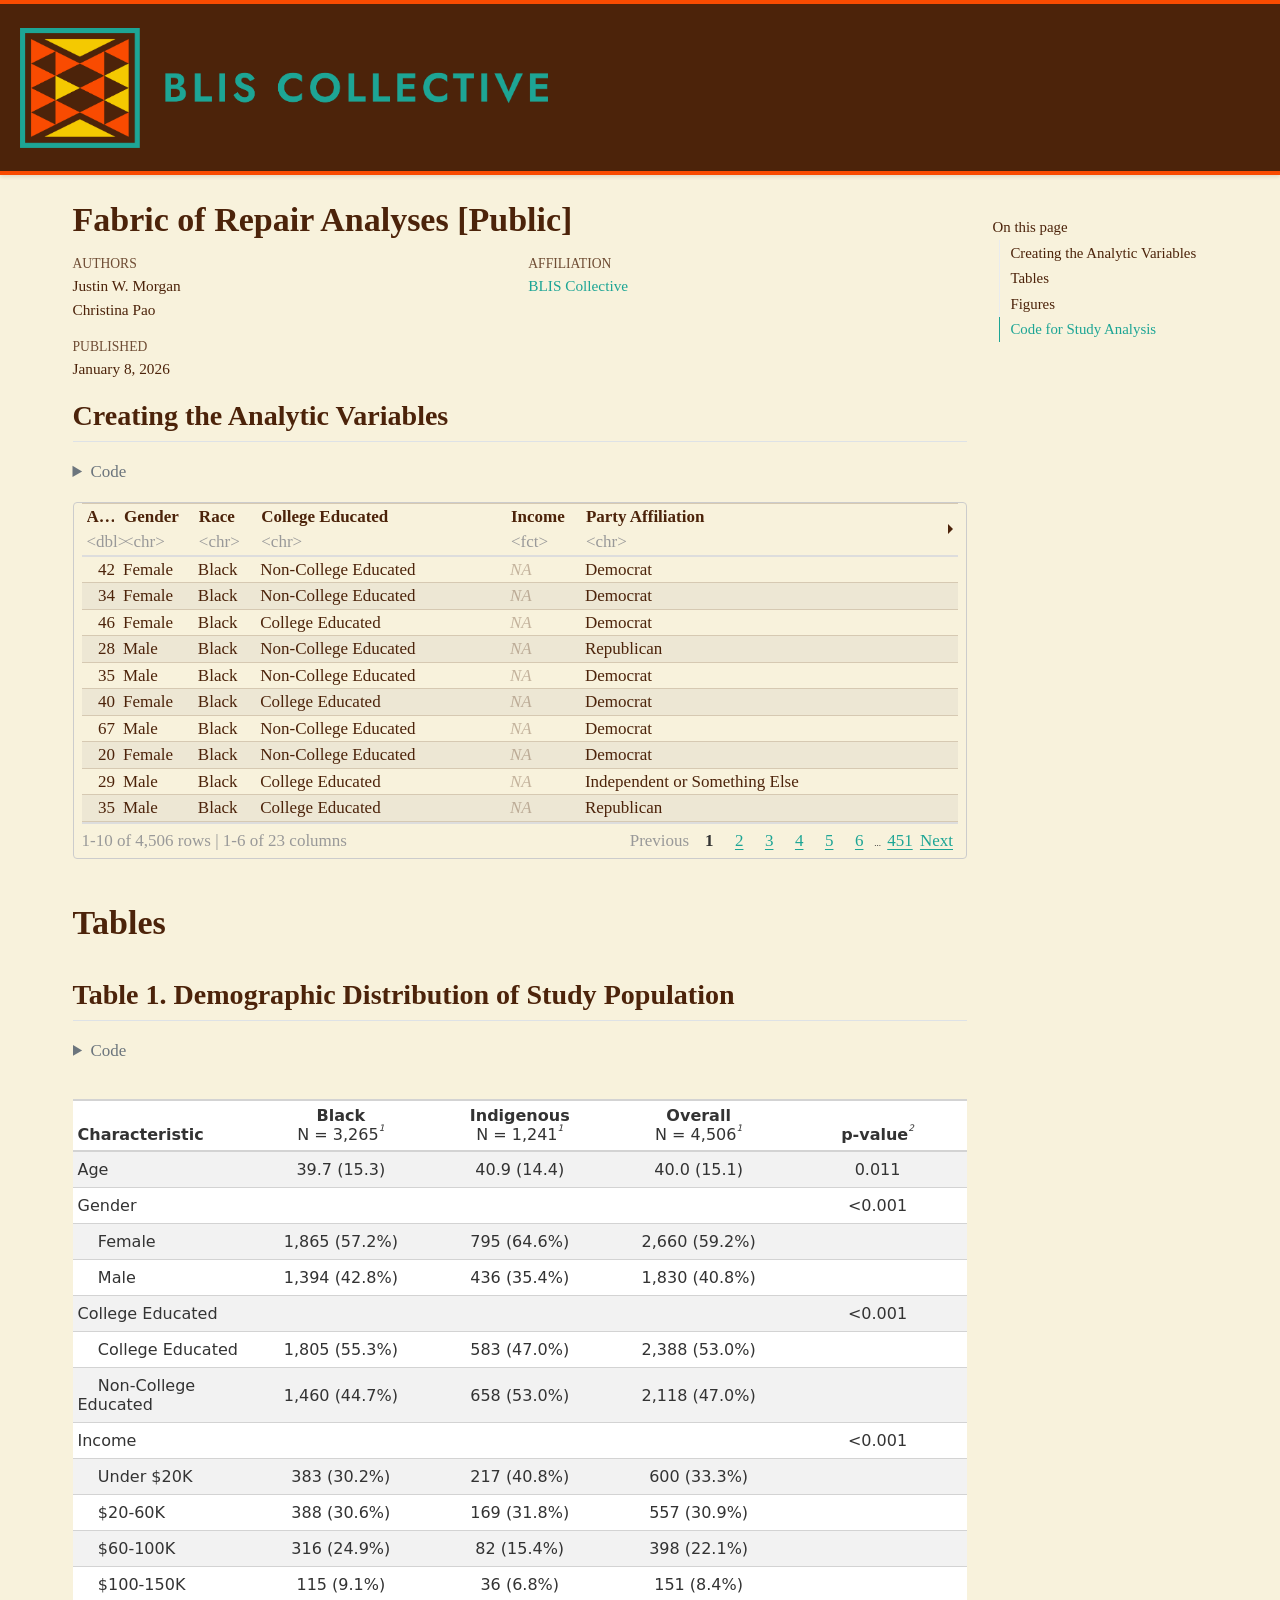
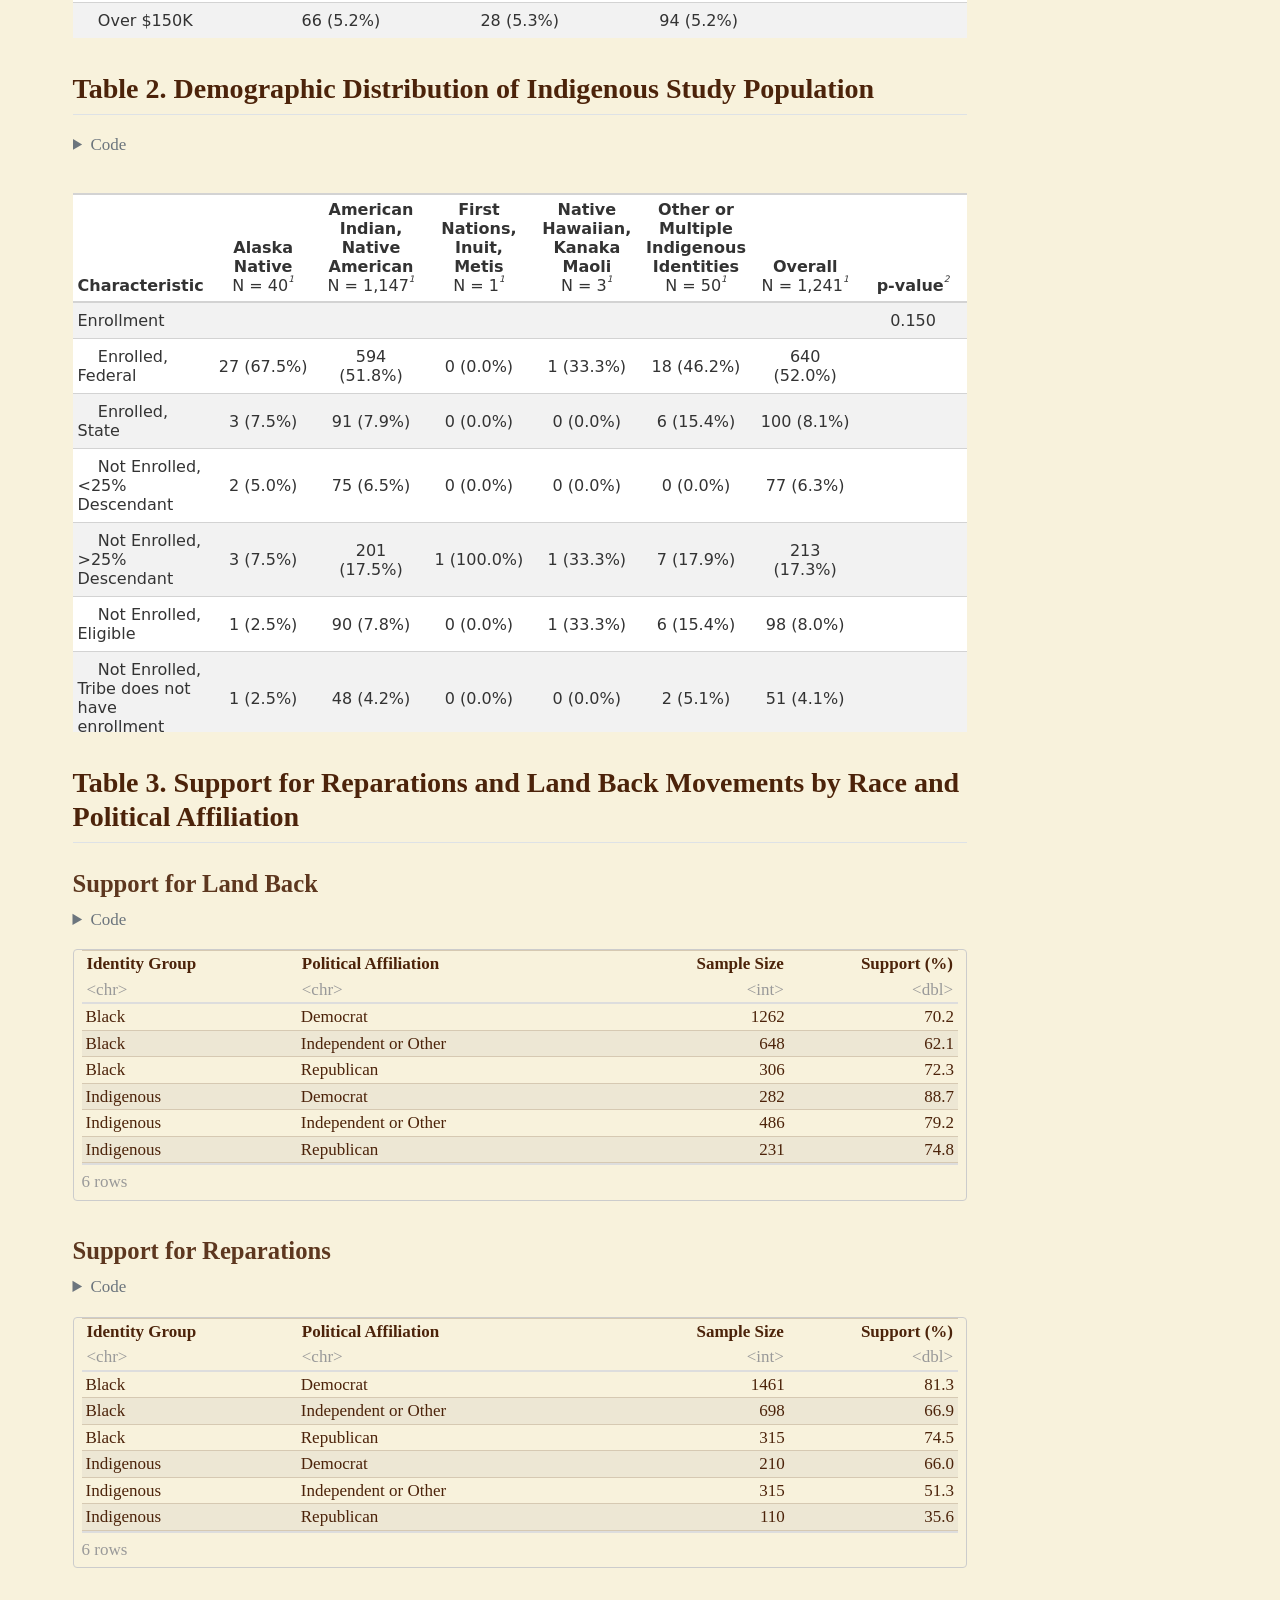
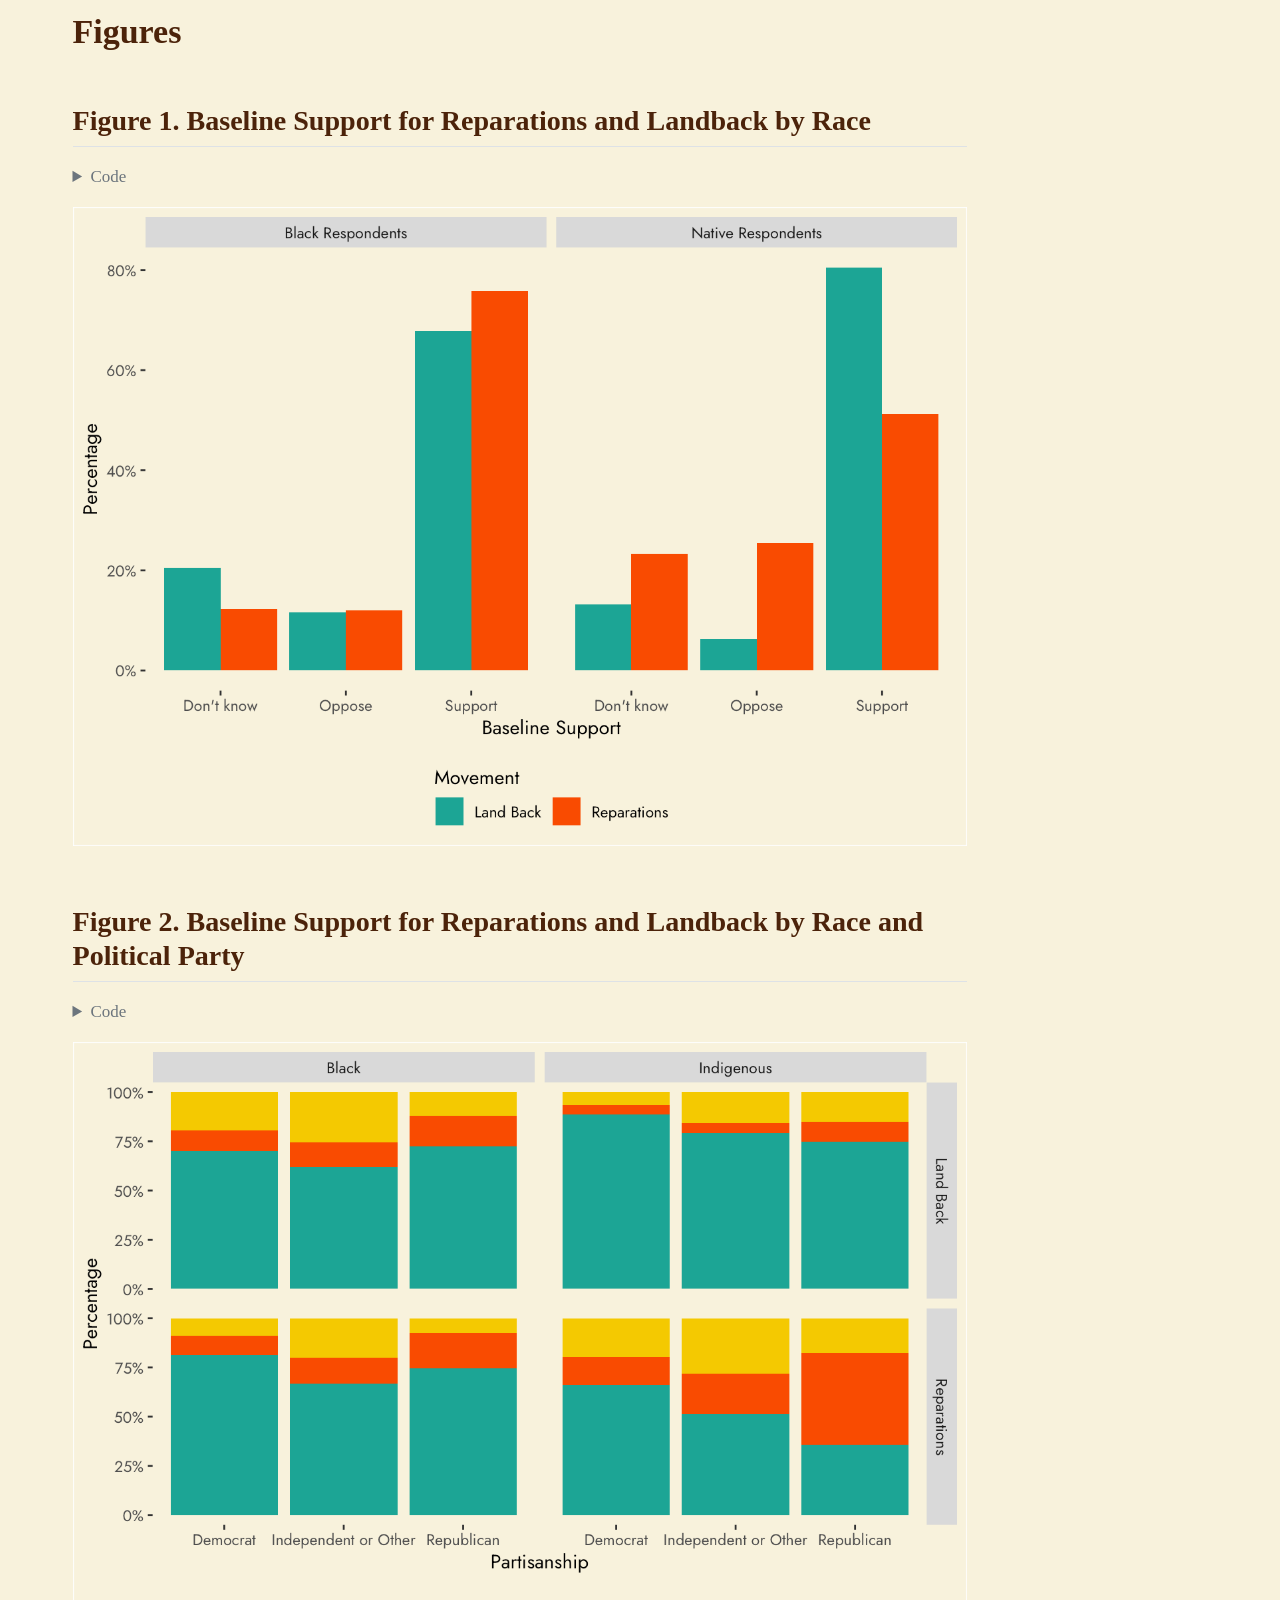
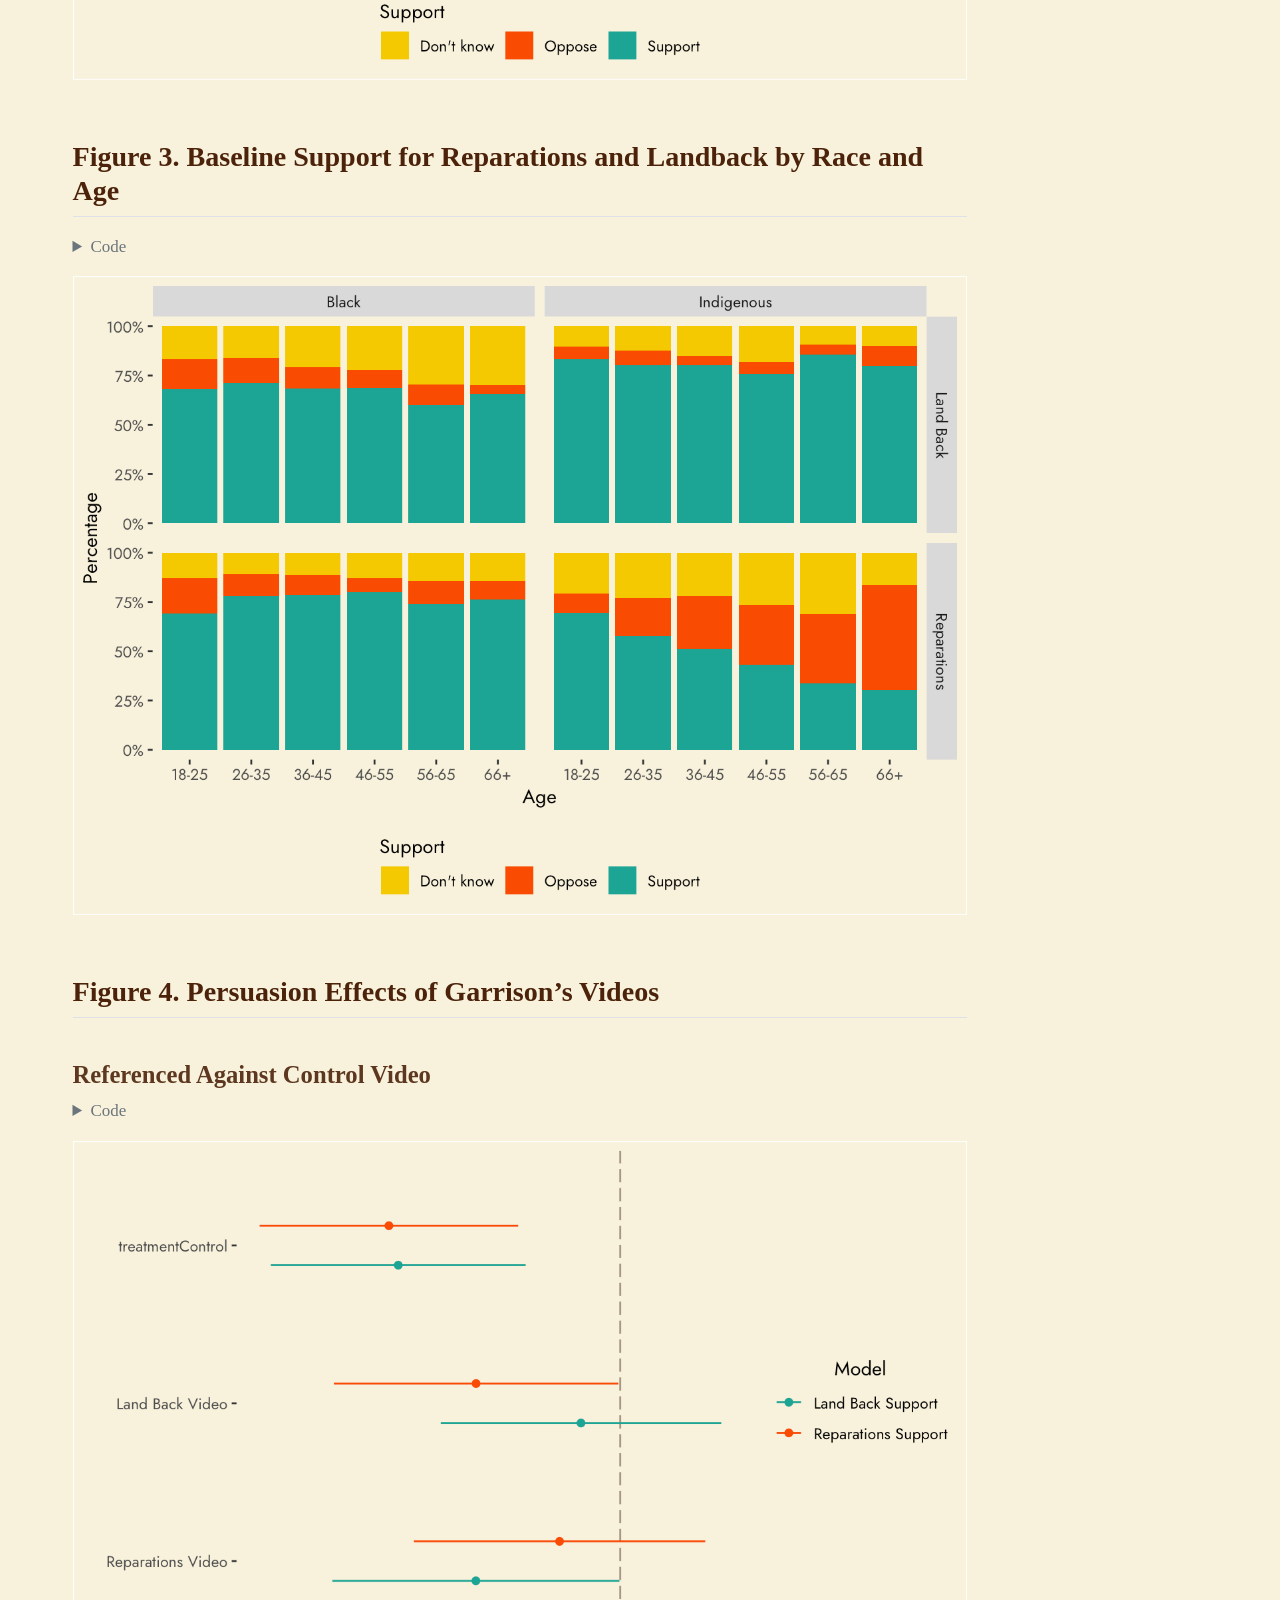
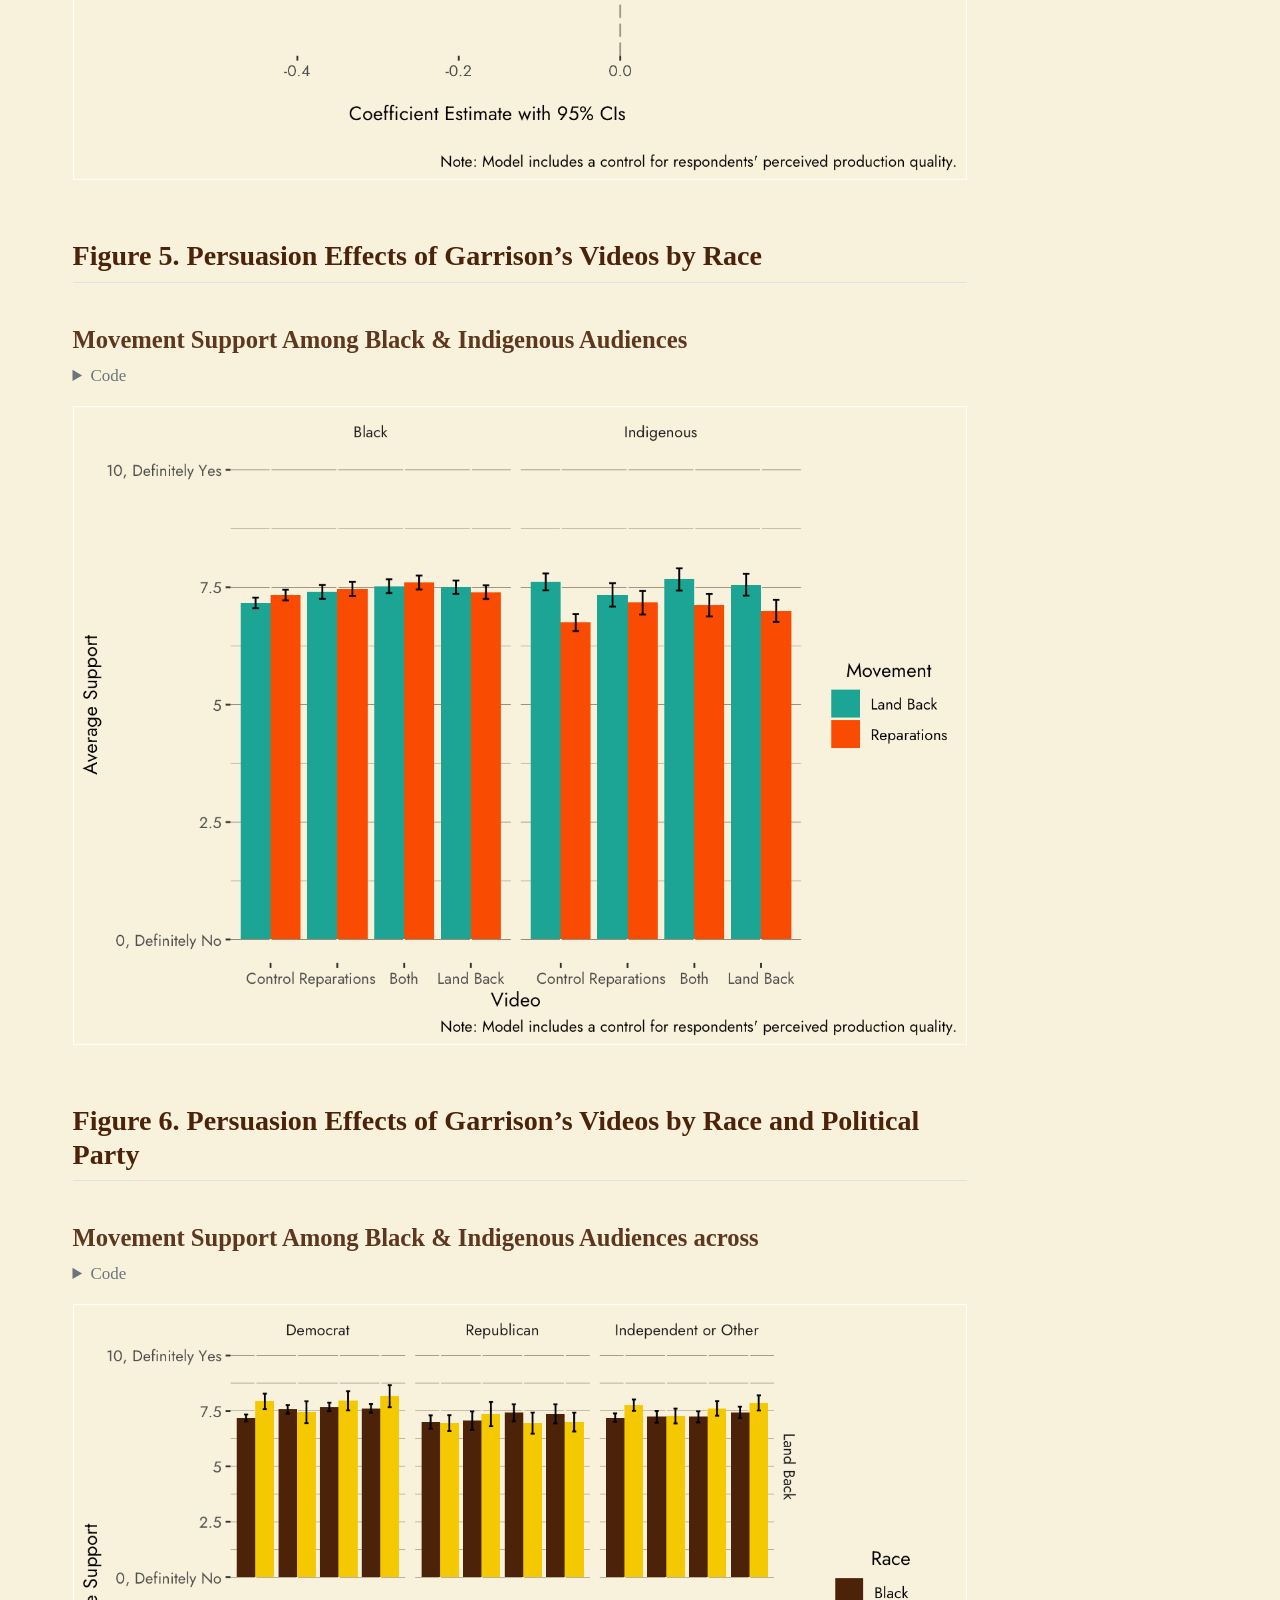
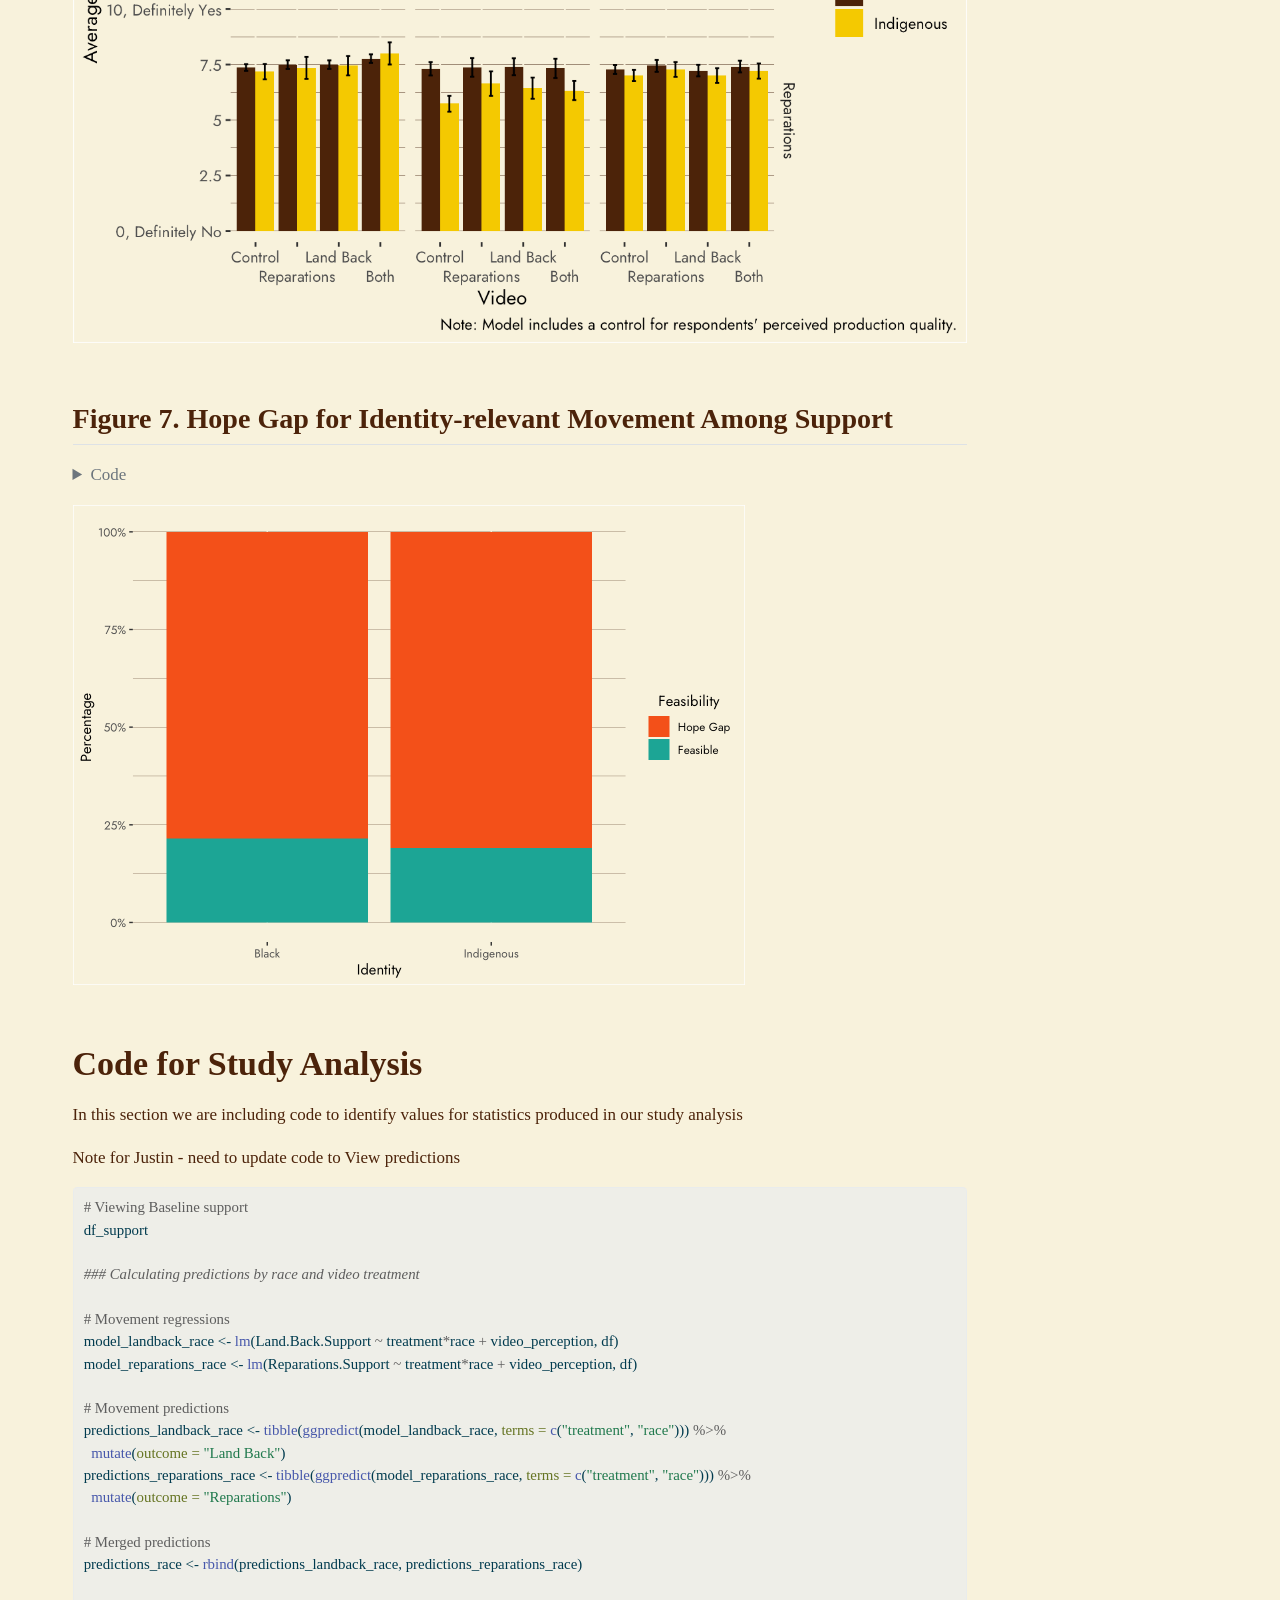
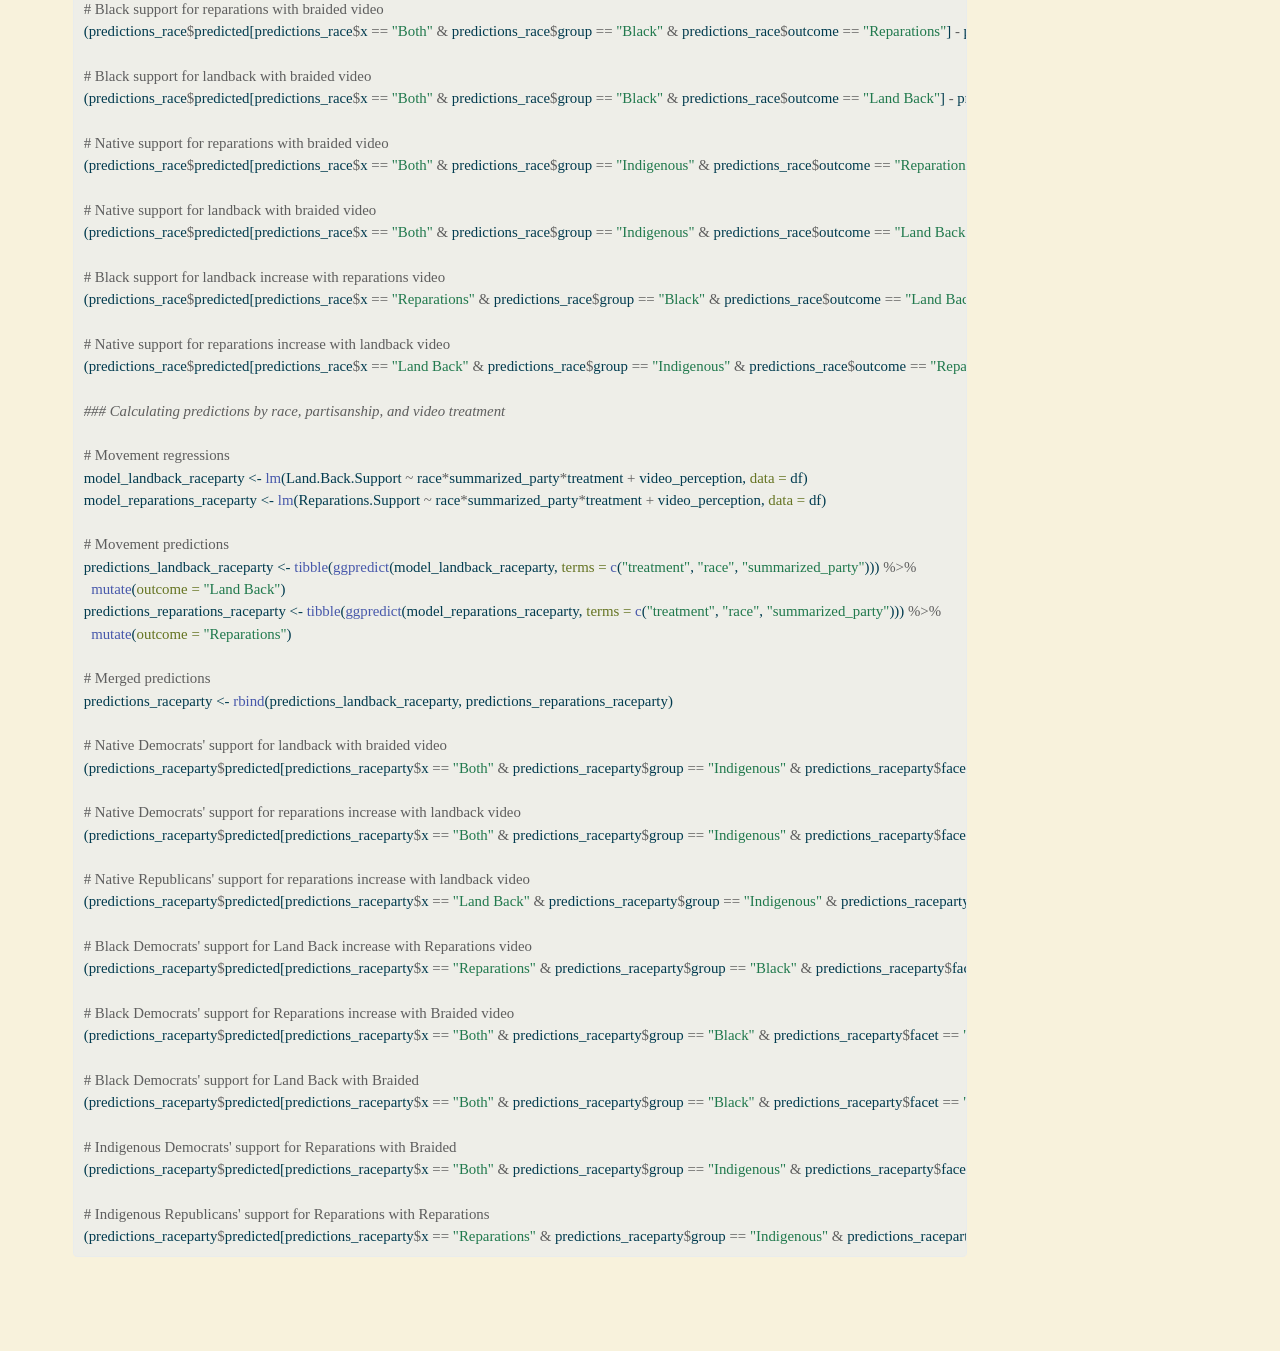
